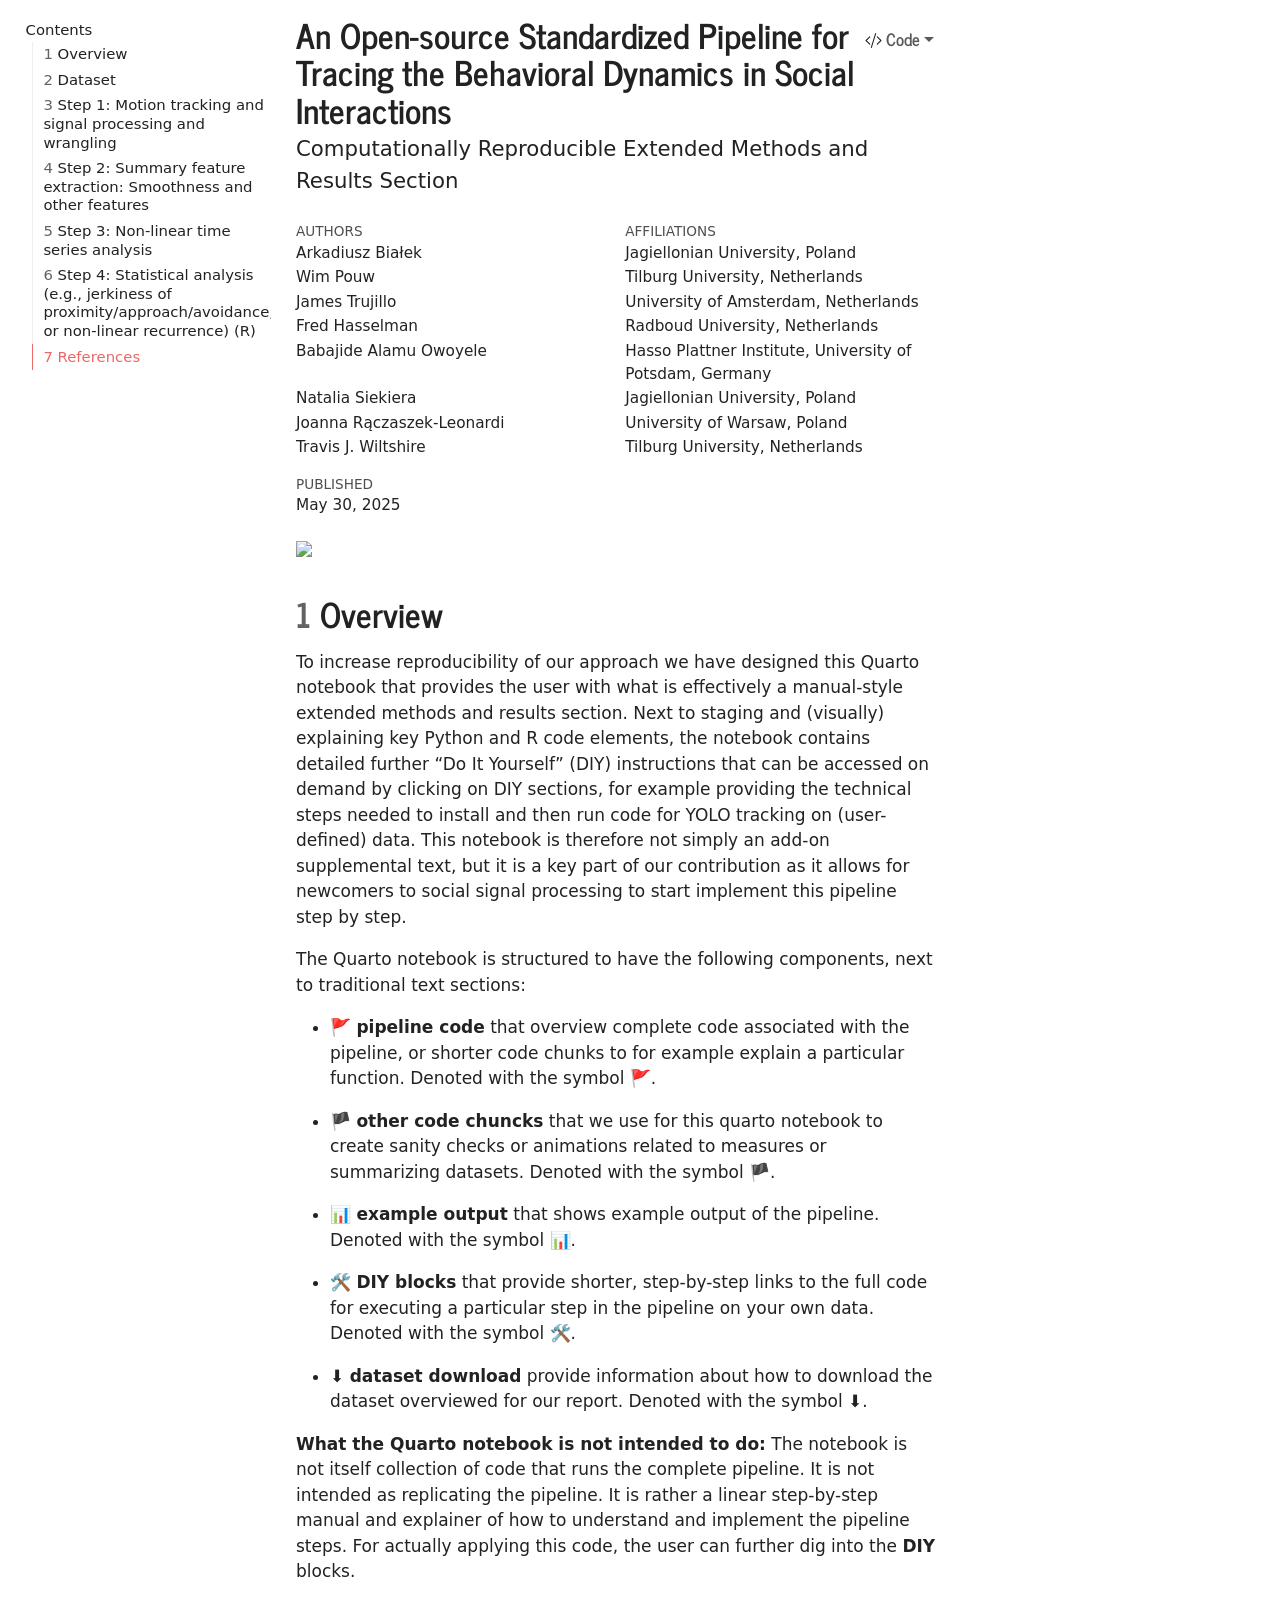
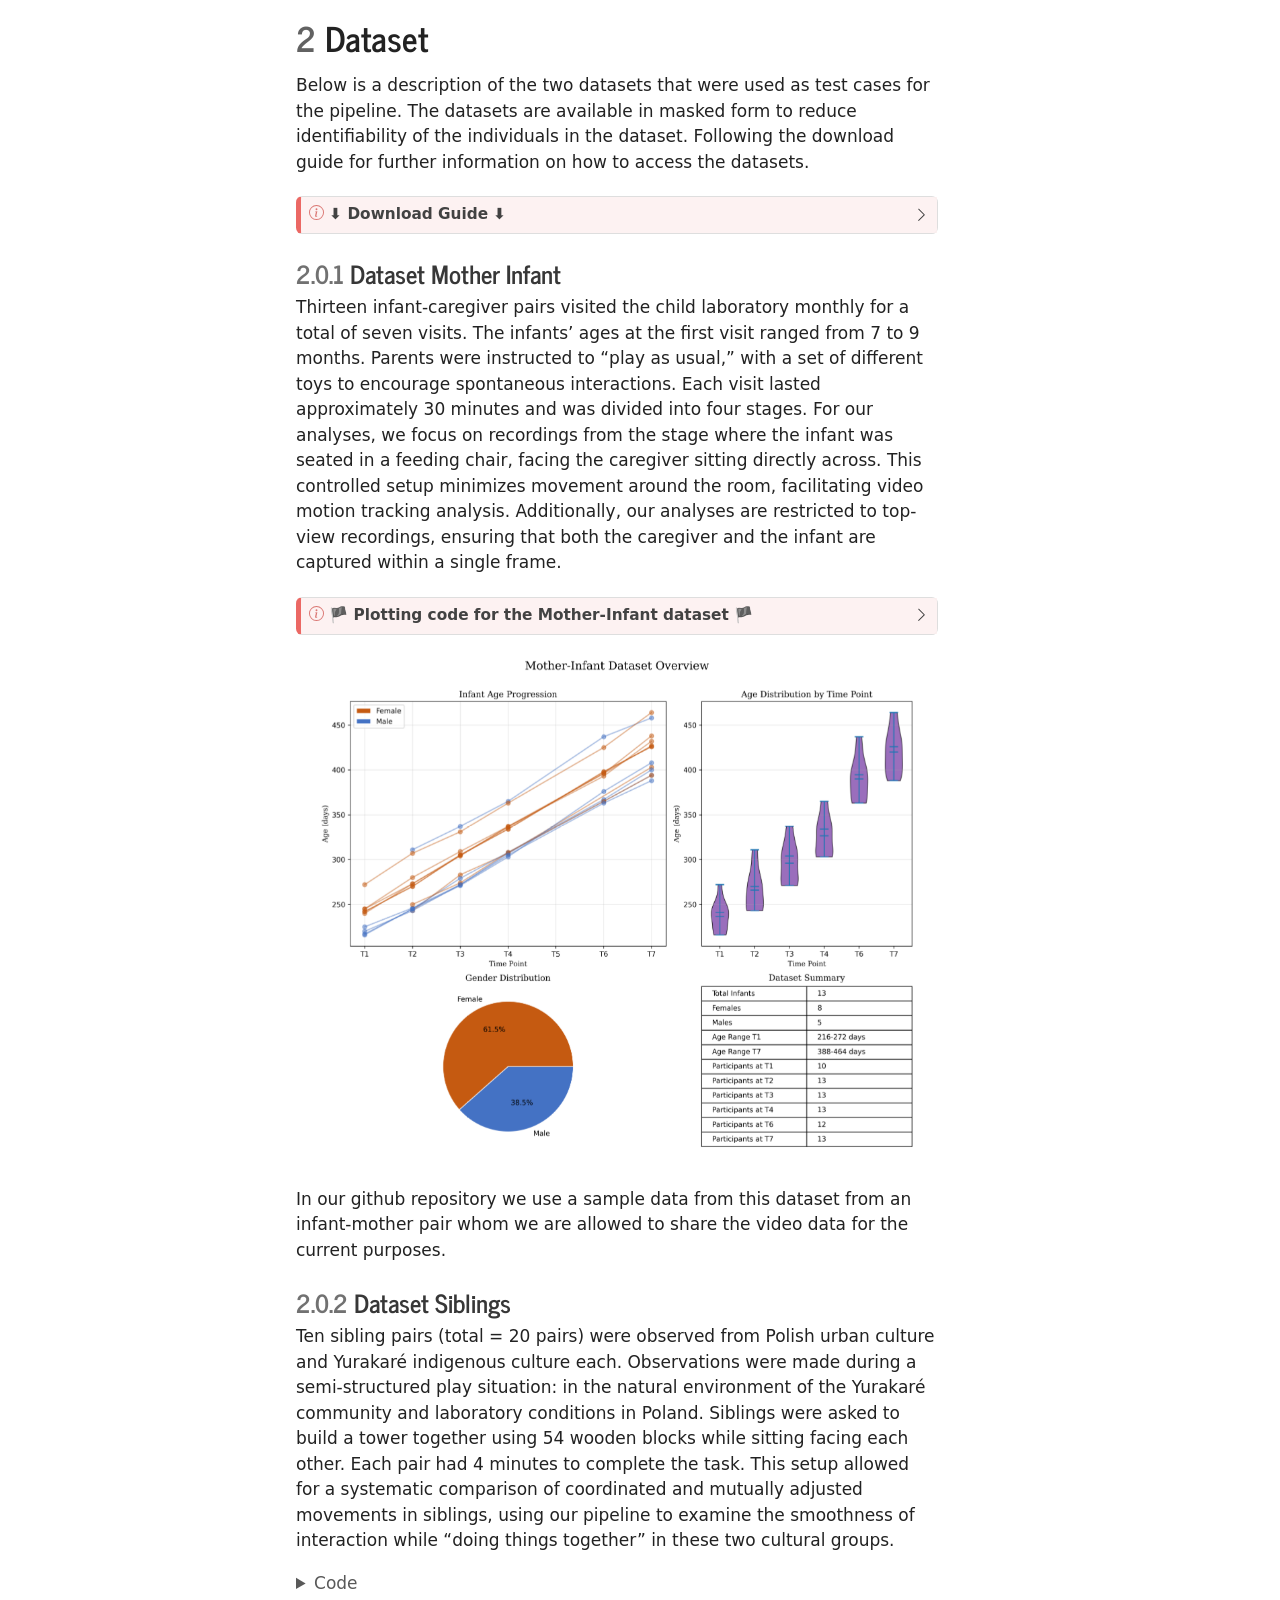
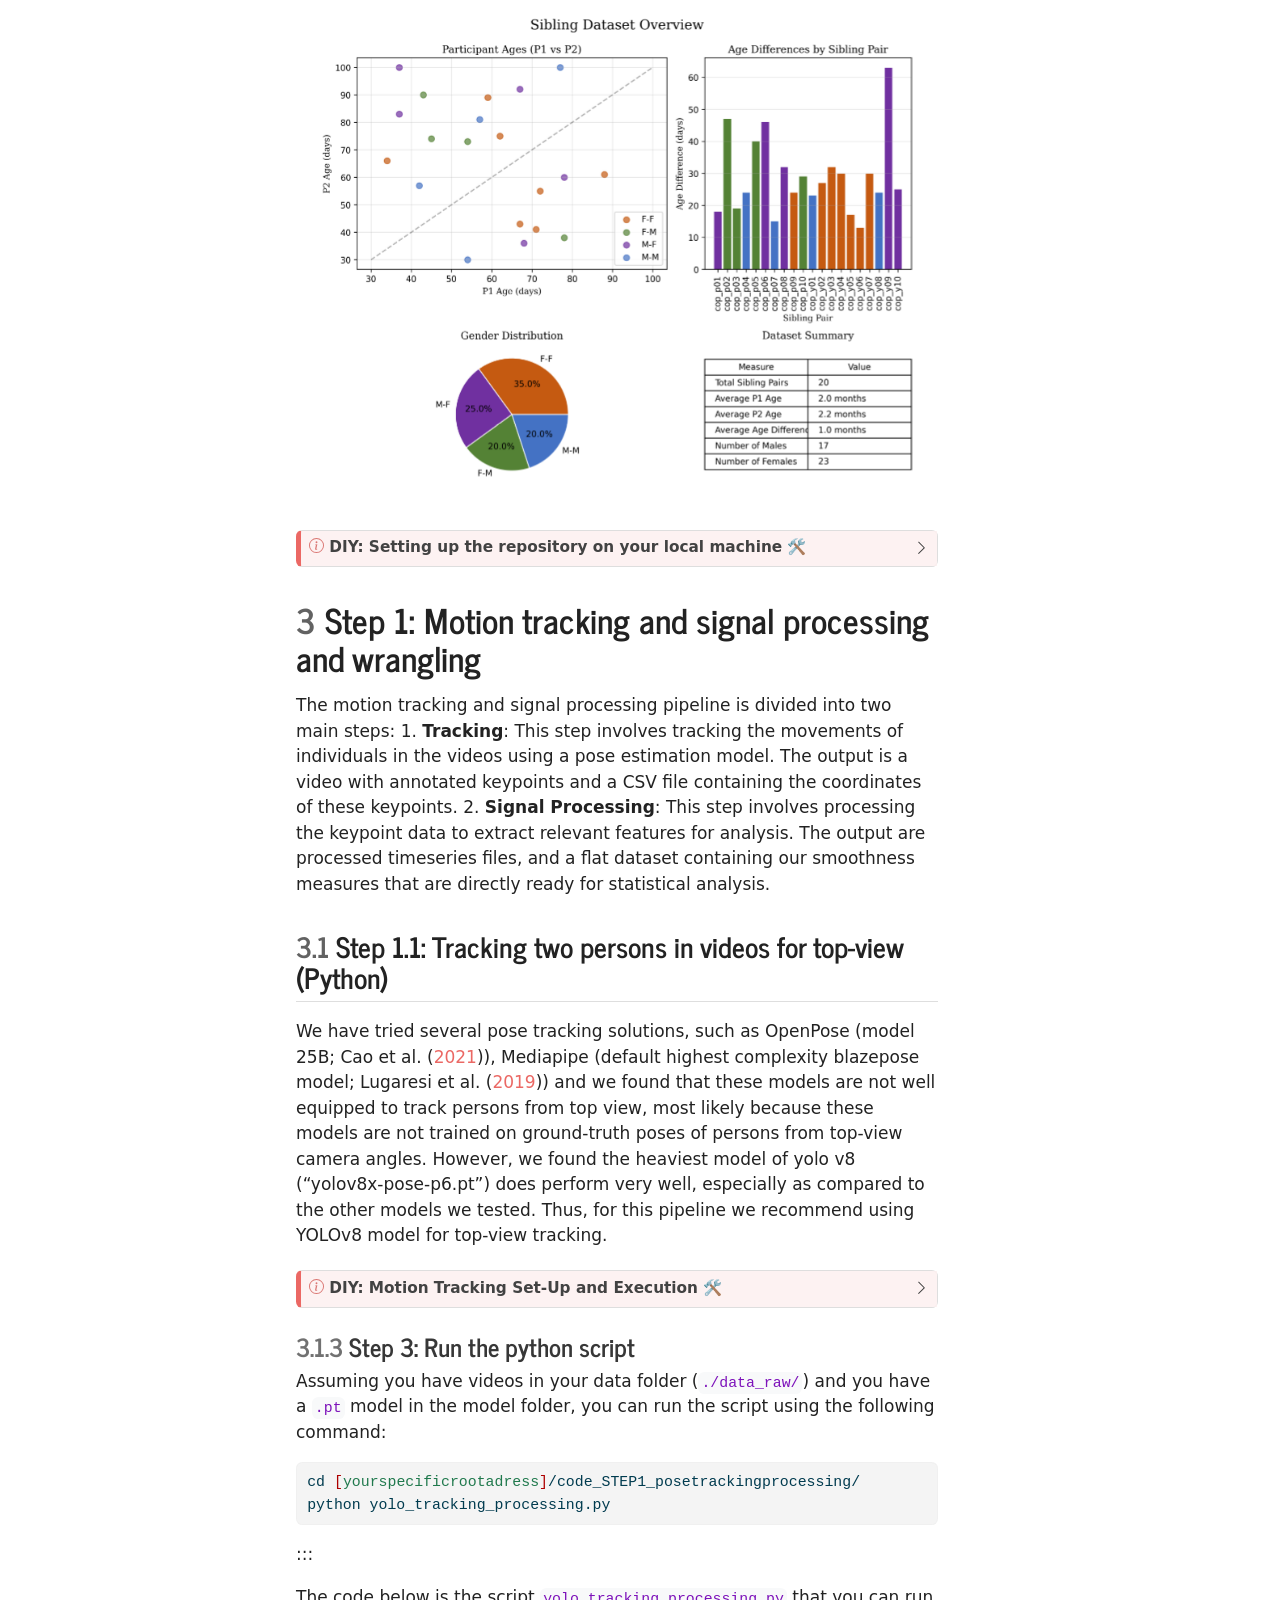
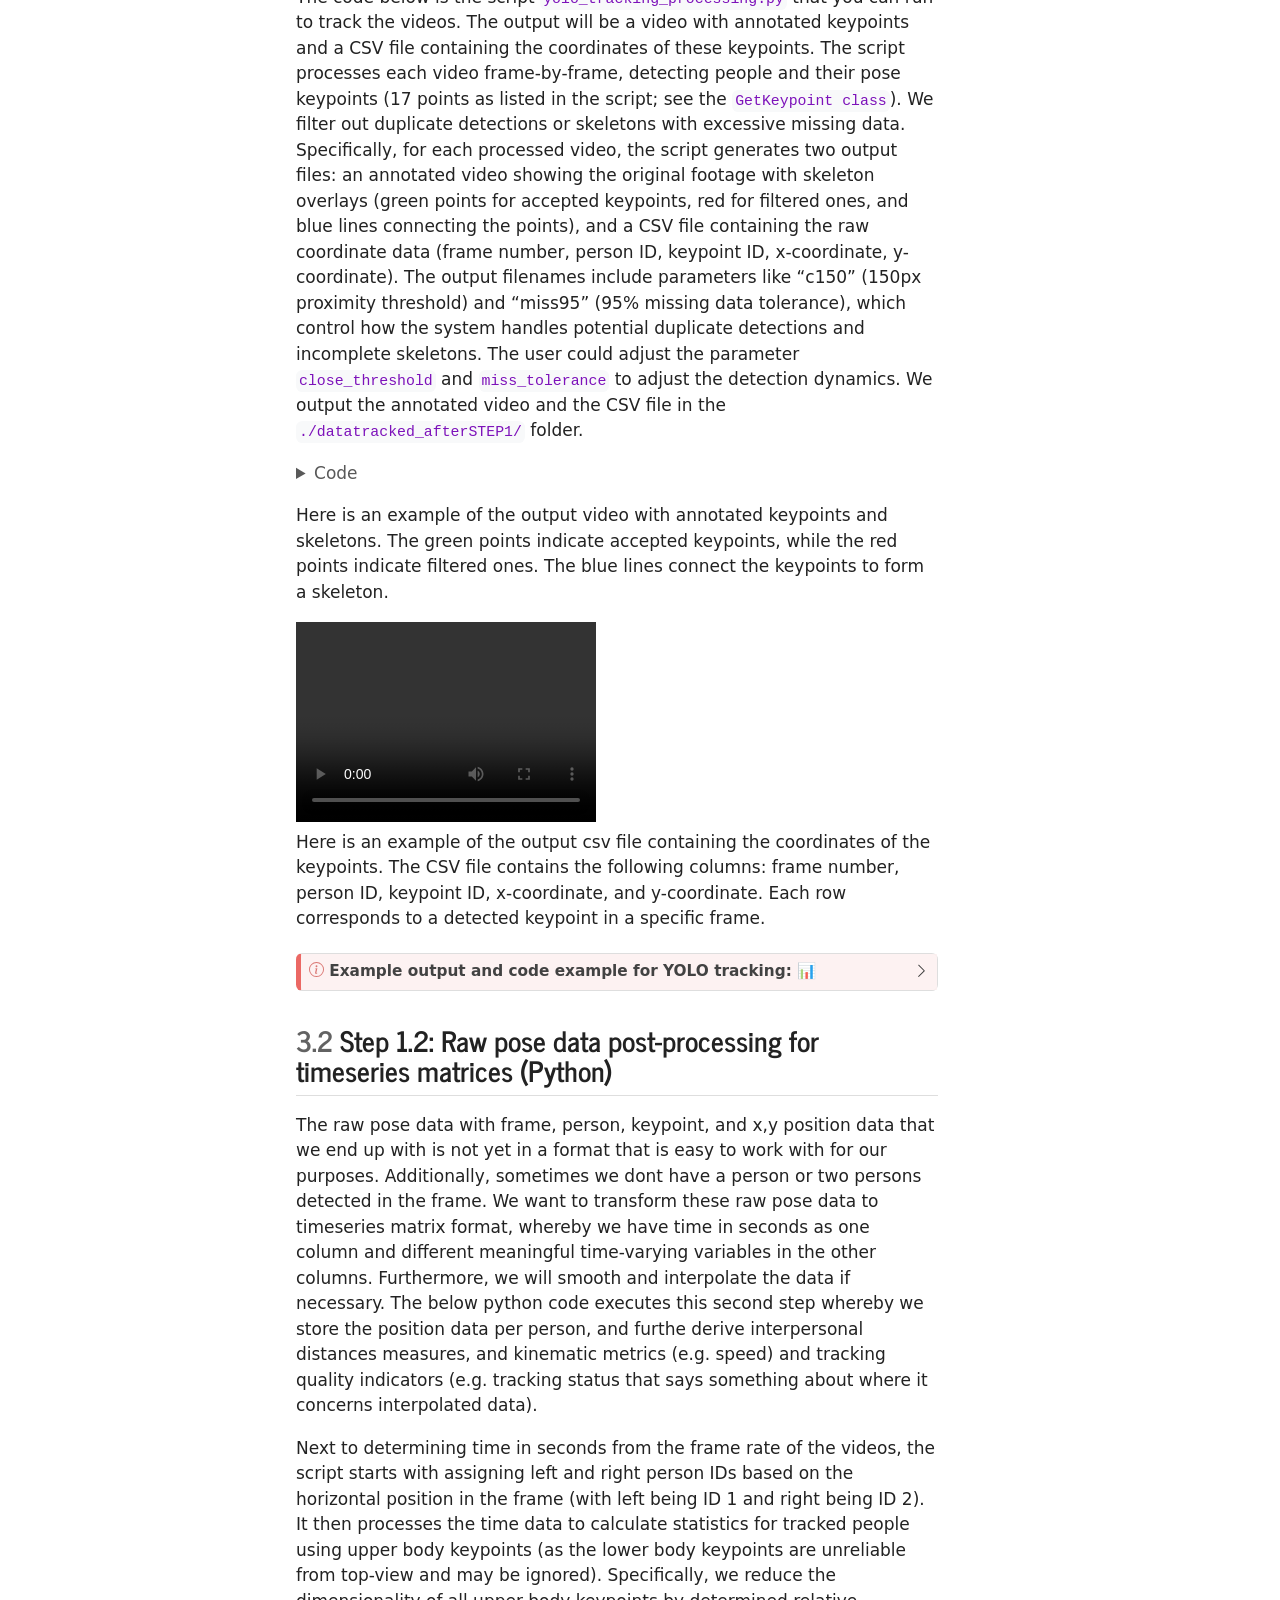
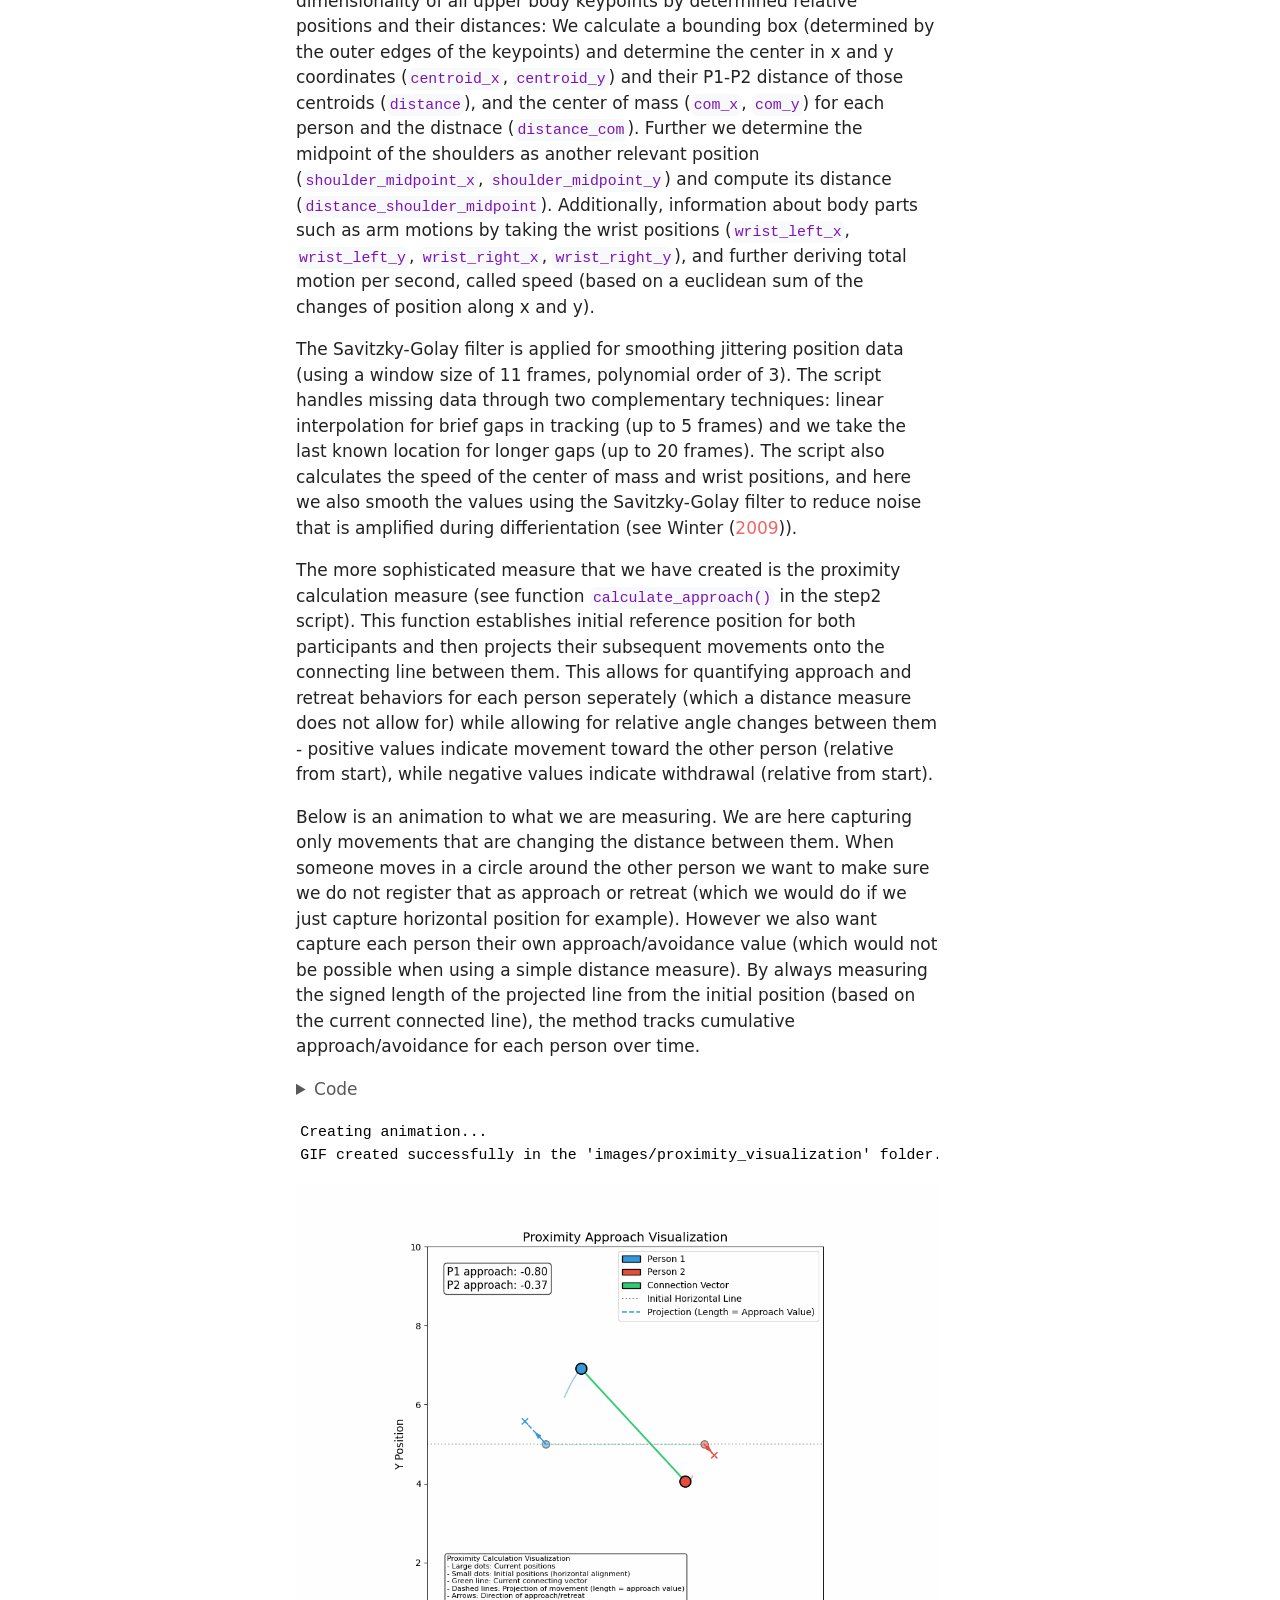
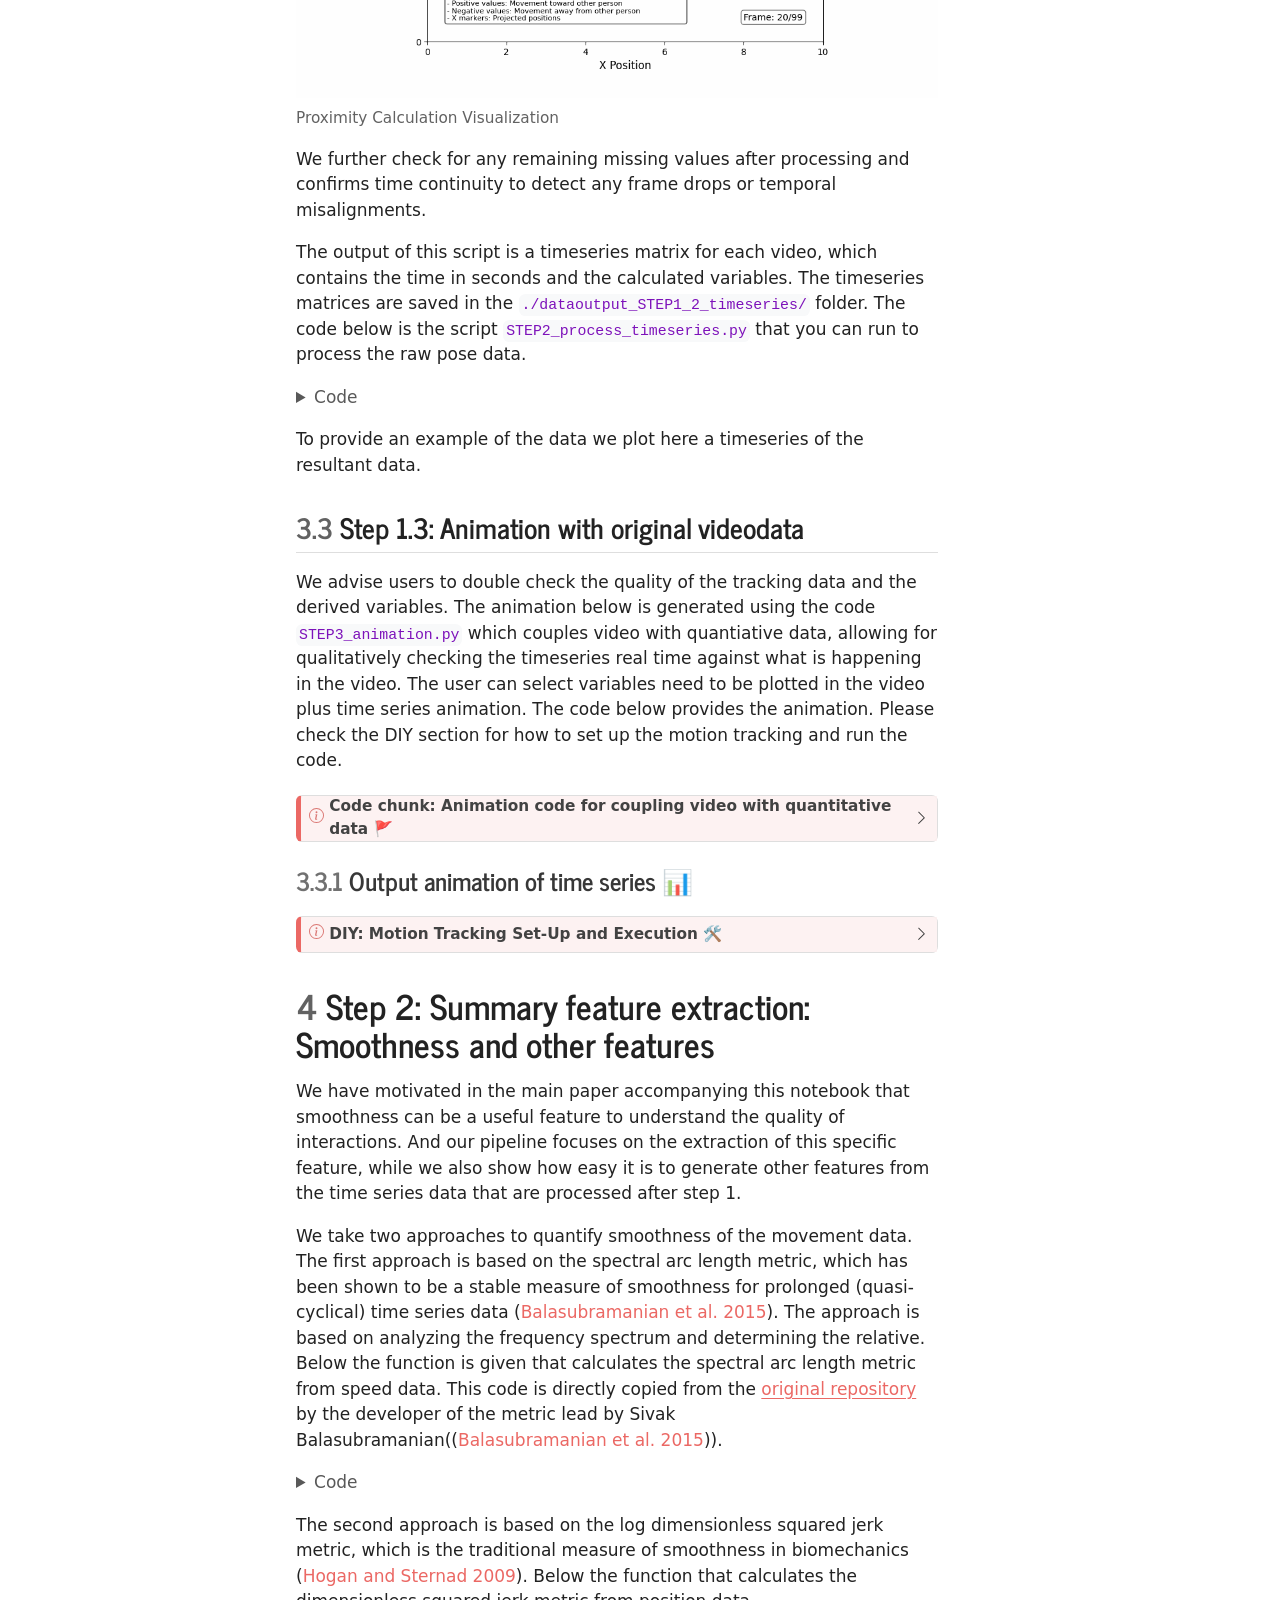
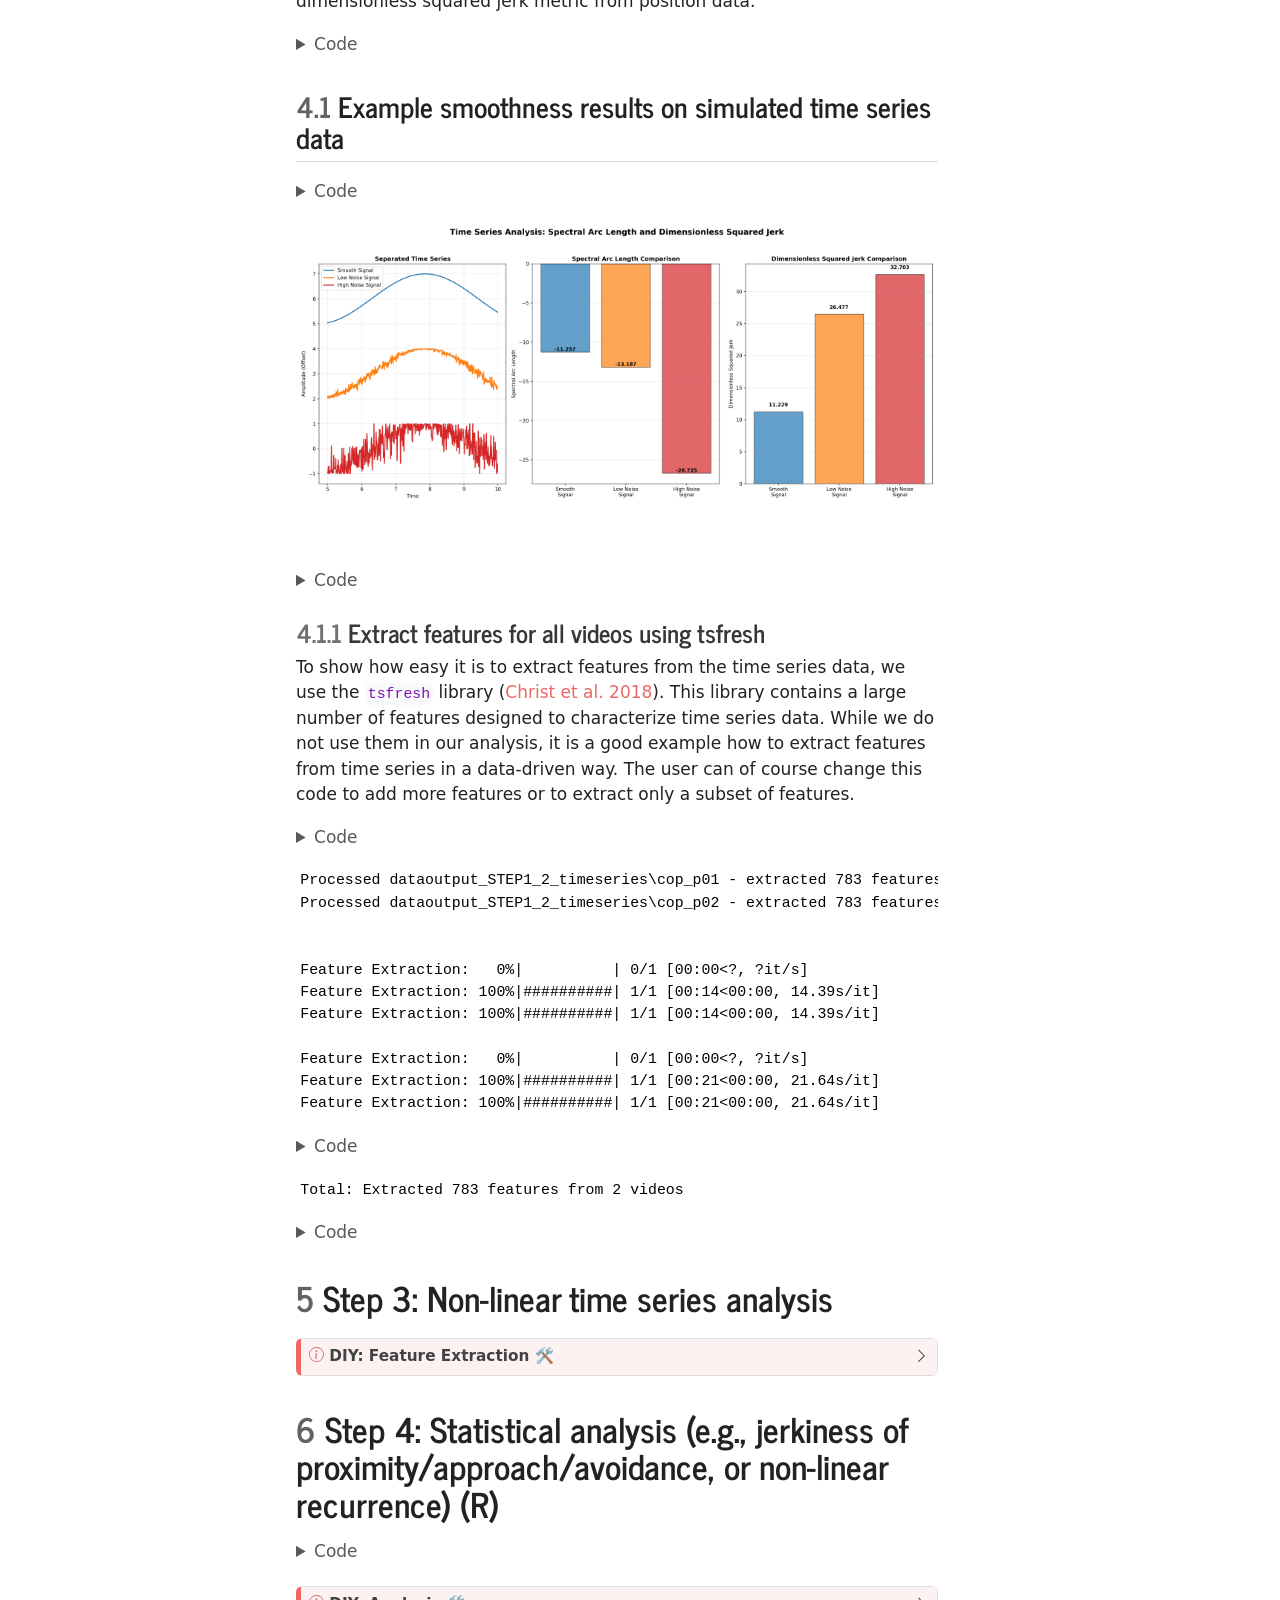
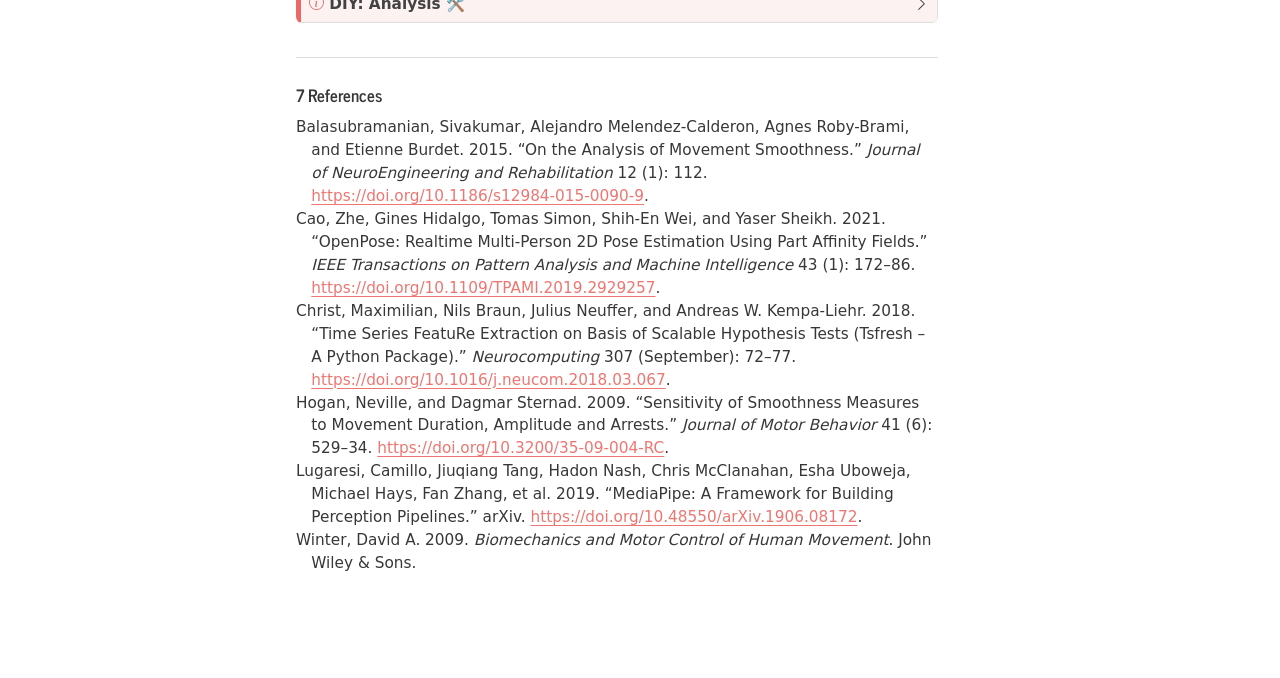
==== docs/index.html @ 7db53338 "update" ====
<!DOCTYPE html>
<html xmlns="http://www.w3.org/1999/xhtml" lang="en" xml:lang="en"><head>

<meta charset="utf-8">
<meta name="generator" content="quarto-1.7.29">

<meta name="viewport" content="width=device-width, initial-scale=1.0, user-scalable=yes">

<meta name="author" content="Arkadiusz Białek">
<meta name="author" content="Wim Pouw">
<meta name="author" content="James Trujillo">
<meta name="author" content="Fred Hasselman">
<meta name="author" content="Babajide Alamu Owoyele">
<meta name="author" content="Natalia Siekiera">
<meta name="author" content="Joanna Rączaszek-Leonardi">
<meta name="author" content="Travis J. Wiltshire">
<meta name="dcterms.date" content="2025-05-30">

<title>An Open-source Standardized Pipeline for Tracing the Behavioral Dynamics in Social Interactions</title>
<style>
code{white-space: pre-wrap;}
span.smallcaps{font-variant: small-caps;}
div.columns{display: flex; gap: min(4vw, 1.5em);}
div.column{flex: auto; overflow-x: auto;}
div.hanging-indent{margin-left: 1.5em; text-indent: -1.5em;}
ul.task-list{list-style: none;}
ul.task-list li input[type="checkbox"] {
  width: 0.8em;
  margin: 0 0.8em 0.2em -1em; /* quarto-specific, see https://github.com/quarto-dev/quarto-cli/issues/4556 */ 
  vertical-align: middle;
}
/* CSS for syntax highlighting */
html { -webkit-text-size-adjust: 100%; }
pre > code.sourceCode { white-space: pre; position: relative; }
pre > code.sourceCode > span { display: inline-block; line-height: 1.25; }
pre > code.sourceCode > span:empty { height: 1.2em; }
.sourceCode { overflow: visible; }
code.sourceCode > span { color: inherit; text-decoration: inherit; }
div.sourceCode { margin: 1em 0; }
pre.sourceCode { margin: 0; }
@media screen {
div.sourceCode { overflow: auto; }
}
@media print {
pre > code.sourceCode { white-space: pre-wrap; }
pre > code.sourceCode > span { text-indent: -5em; padding-left: 5em; }
}
pre.numberSource code
  { counter-reset: source-line 0; }
pre.numberSource code > span
  { position: relative; left: -4em; counter-increment: source-line; }
pre.numberSource code > span > a:first-child::before
  { content: counter(source-line);
    position: relative; left: -1em; text-align: right; vertical-align: baseline;
    border: none; display: inline-block;
    -webkit-touch-callout: none; -webkit-user-select: none;
    -khtml-user-select: none; -moz-user-select: none;
    -ms-user-select: none; user-select: none;
    padding: 0 4px; width: 4em;
  }
pre.numberSource { margin-left: 3em;  padding-left: 4px; }
div.sourceCode
  {   }
@media screen {
pre > code.sourceCode > span > a:first-child::before { text-decoration: underline; }
}
/* CSS for citations */
div.csl-bib-body { }
div.csl-entry {
  clear: both;
  margin-bottom: 0em;
}
.hanging-indent div.csl-entry {
  margin-left:2em;
  text-indent:-2em;
}
div.csl-left-margin {
  min-width:2em;
  float:left;
}
div.csl-right-inline {
  margin-left:2em;
  padding-left:1em;
}
div.csl-indent {
  margin-left: 2em;
}</style>


<script src="index_files/libs/clipboard/clipboard.min.js"></script>
<script src="index_files/libs/quarto-html/quarto.js" type="module"></script>
<script src="index_files/libs/quarto-html/tabsets/tabsets.js" type="module"></script>
<script src="index_files/libs/quarto-html/popper.min.js"></script>
<script src="index_files/libs/quarto-html/tippy.umd.min.js"></script>
<script src="index_files/libs/quarto-html/anchor.min.js"></script>
<link href="index_files/libs/quarto-html/tippy.css" rel="stylesheet">
<link href="index_files/libs/quarto-html/quarto-syntax-highlighting-0815c480559380816a4d1ea211a47e91.css" rel="stylesheet" id="quarto-text-highlighting-styles">
<script src="index_files/libs/bootstrap/bootstrap.min.js"></script>
<link href="index_files/libs/bootstrap/bootstrap-icons.css" rel="stylesheet">
<link href="index_files/libs/bootstrap/bootstrap-84b3b4cc5777f6fdbd4d01919023a4cd.min.css" rel="stylesheet" append-hash="true" id="quarto-bootstrap" data-mode="light">


<link rel="stylesheet" href="quarto_dependencies/styles/styles.css">
</head>

<body class="quarto-light">

<div id="quarto-content" class="page-columns page-rows-contents page-layout-article toc-left">
<div id="quarto-sidebar-toc-left" class="sidebar toc-left">
  <nav id="TOC" role="doc-toc" class="toc-active">
    <h2 id="toc-title">Contents</h2>
   
  <ul>
  <li><a href="#overview" id="toc-overview" class="nav-link active" data-scroll-target="#overview"><span class="header-section-number">1</span> Overview</a></li>
  <li><a href="#dataset" id="toc-dataset" class="nav-link" data-scroll-target="#dataset"><span class="header-section-number">2</span> Dataset</a>
  <ul class="collapse">
  <li><a href="#dataset-mother-infant" id="toc-dataset-mother-infant" class="nav-link" data-scroll-target="#dataset-mother-infant"><span class="header-section-number">2.0.1</span> Dataset Mother Infant</a></li>
  <li><a href="#dataset-siblings" id="toc-dataset-siblings" class="nav-link" data-scroll-target="#dataset-siblings"><span class="header-section-number">2.0.2</span> Dataset Siblings</a></li>
  </ul></li>
  <li><a href="#step-1-motion-tracking-and-signal-processing-and-wrangling" id="toc-step-1-motion-tracking-and-signal-processing-and-wrangling" class="nav-link" data-scroll-target="#step-1-motion-tracking-and-signal-processing-and-wrangling"><span class="header-section-number">3</span> Step 1: Motion tracking and signal processing and wrangling</a>
  <ul class="collapse">
  <li><a href="#step-1.1-tracking-two-persons-in-videos-for-top-view-python" id="toc-step-1.1-tracking-two-persons-in-videos-for-top-view-python" class="nav-link" data-scroll-target="#step-1.1-tracking-two-persons-in-videos-for-top-view-python"><span class="header-section-number">3.1</span> Step 1.1: Tracking two persons in videos for top-view (Python)</a>
  <ul class="collapse">
  <li><a href="#step-3-run-the-python-script" id="toc-step-3-run-the-python-script" class="nav-link" data-scroll-target="#step-3-run-the-python-script"><span class="header-section-number">3.1.3</span> Step 3: Run the python script</a></li>
  </ul></li>
  <li><a href="#step-1.2-raw-pose-data-post-processing-for-timeseries-matrices-python" id="toc-step-1.2-raw-pose-data-post-processing-for-timeseries-matrices-python" class="nav-link" data-scroll-target="#step-1.2-raw-pose-data-post-processing-for-timeseries-matrices-python"><span class="header-section-number">3.2</span> Step 1.2: Raw pose data post-processing for timeseries matrices (Python)</a></li>
  <li><a href="#step-1.3-animation-with-original-videodata" id="toc-step-1.3-animation-with-original-videodata" class="nav-link" data-scroll-target="#step-1.3-animation-with-original-videodata"><span class="header-section-number">3.3</span> Step 1.3: Animation with original videodata</a>
  <ul class="collapse">
  <li><a href="#output-animation-of-time-series" id="toc-output-animation-of-time-series" class="nav-link" data-scroll-target="#output-animation-of-time-series"><span class="header-section-number">3.3.1</span> Output animation of time series 📊</a></li>
  </ul></li>
  </ul></li>
  <li><a href="#step-2-summary-feature-extraction-smoothness-and-other-features" id="toc-step-2-summary-feature-extraction-smoothness-and-other-features" class="nav-link" data-scroll-target="#step-2-summary-feature-extraction-smoothness-and-other-features"><span class="header-section-number">4</span> Step 2: Summary feature extraction: Smoothness and other features</a>
  <ul class="collapse">
  <li><a href="#example-smoothness-results-on-simulated-time-series-data" id="toc-example-smoothness-results-on-simulated-time-series-data" class="nav-link" data-scroll-target="#example-smoothness-results-on-simulated-time-series-data"><span class="header-section-number">4.1</span> Example smoothness results on simulated time series data</a>
  <ul class="collapse">
  <li><a href="#extract-features-for-all-videos-using-tsfresh" id="toc-extract-features-for-all-videos-using-tsfresh" class="nav-link" data-scroll-target="#extract-features-for-all-videos-using-tsfresh"><span class="header-section-number">4.1.1</span> Extract features for all videos using tsfresh</a></li>
  </ul></li>
  </ul></li>
  <li><a href="#step-3-non-linear-time-series-analysis" id="toc-step-3-non-linear-time-series-analysis" class="nav-link" data-scroll-target="#step-3-non-linear-time-series-analysis"><span class="header-section-number">5</span> Step 3: Non-linear time series analysis</a></li>
  <li><a href="#step-4-statistical-analysis-e.g.-jerkiness-of-proximityapproachavoidance-or-non-linear-recurrence-r" id="toc-step-4-statistical-analysis-e.g.-jerkiness-of-proximityapproachavoidance-or-non-linear-recurrence-r" class="nav-link" data-scroll-target="#step-4-statistical-analysis-e.g.-jerkiness-of-proximityapproachavoidance-or-non-linear-recurrence-r"><span class="header-section-number">6</span> Step 4: Statistical analysis (e.g., jerkiness of proximity/approach/avoidance, or non-linear recurrence) (R)</a></li>
  <li><a href="#references" id="toc-references" class="nav-link" data-scroll-target="#references"><span class="header-section-number">7</span> References</a></li>
  </ul>
</nav>
</div>
<div id="quarto-margin-sidebar" class="sidebar margin-sidebar zindex-bottom">
</div>
<main class="content" id="quarto-document-content">

<header id="title-block-header" class="quarto-title-block default">
<div class="quarto-title">
<div class="quarto-title-block"><div><h1 class="title">An Open-source Standardized Pipeline for Tracing the Behavioral Dynamics in Social Interactions</h1><button type="button" class="btn code-tools-button dropdown-toggle" id="quarto-code-tools-menu" data-bs-toggle="dropdown" aria-expanded="false"><i class="bi"></i> Code</button><ul class="dropdown-menu dropdown-menu-end" aria-labelelledby="quarto-code-tools-menu"><li><a id="quarto-show-all-code" class="dropdown-item" href="javascript:void(0)" role="button">Show All Code</a></li><li><a id="quarto-hide-all-code" class="dropdown-item" href="javascript:void(0)" role="button">Hide All Code</a></li><li><hr class="dropdown-divider"></li><li><a id="quarto-view-source" class="dropdown-item" href="javascript:void(0)" role="button">View Source</a></li></ul></div></div>
<p class="subtitle lead">Computationally Reproducible Extended Methods and Results Section</p>
</div>


<div class="quarto-title-meta-author">
  <div class="quarto-title-meta-heading">Authors</div>
  <div class="quarto-title-meta-heading">Affiliations</div>
  
    <div class="quarto-title-meta-contents">
    <p class="author">Arkadiusz Białek </p>
  </div>
  <div class="quarto-title-meta-contents">
        <p class="affiliation">
            Jagiellonian University, Poland
          </p>
      </div>
    <div class="quarto-title-meta-contents">
    <p class="author">Wim Pouw </p>
  </div>
  <div class="quarto-title-meta-contents">
        <p class="affiliation">
            Tilburg University, Netherlands
          </p>
      </div>
    <div class="quarto-title-meta-contents">
    <p class="author">James Trujillo </p>
  </div>
  <div class="quarto-title-meta-contents">
        <p class="affiliation">
            University of Amsterdam, Netherlands
          </p>
      </div>
    <div class="quarto-title-meta-contents">
    <p class="author">Fred Hasselman </p>
  </div>
  <div class="quarto-title-meta-contents">
        <p class="affiliation">
            Radboud University, Netherlands
          </p>
      </div>
    <div class="quarto-title-meta-contents">
    <p class="author">Babajide Alamu Owoyele </p>
  </div>
  <div class="quarto-title-meta-contents">
        <p class="affiliation">
            Hasso Plattner Institute, University of Potsdam, Germany
          </p>
      </div>
    <div class="quarto-title-meta-contents">
    <p class="author">Natalia Siekiera </p>
  </div>
  <div class="quarto-title-meta-contents">
        <p class="affiliation">
            Jagiellonian University, Poland
          </p>
      </div>
    <div class="quarto-title-meta-contents">
    <p class="author">Joanna Rączaszek-Leonardi </p>
  </div>
  <div class="quarto-title-meta-contents">
        <p class="affiliation">
            University of Warsaw, Poland
          </p>
      </div>
    <div class="quarto-title-meta-contents">
    <p class="author">Travis J. Wiltshire </p>
  </div>
  <div class="quarto-title-meta-contents">
        <p class="affiliation">
            Tilburg University, Netherlands
          </p>
      </div>
  </div>

<div class="quarto-title-meta">

      
    <div>
    <div class="quarto-title-meta-heading">Published</div>
    <div class="quarto-title-meta-contents">
      <p class="date">May 30, 2025</p>
    </div>
  </div>
  
    
  </div>
  


</header>


<p><img src="images/ts.gif" class="img-fluid"></p>
<section id="overview" class="level1" data-number="1">
<h1 data-number="1"><span class="header-section-number">1</span> Overview</h1>
<p>To increase reproducibility of our approach we have designed this Quarto notebook that provides the user with what is effectively a manual-style extended methods and results section. Next to staging and (visually) explaining key Python and R code elements, the notebook contains detailed further “Do It Yourself” (DIY) instructions that can be accessed on demand by clicking on DIY sections, for example providing the technical steps needed to install and then run code for YOLO tracking on (user-defined) data. This notebook is therefore not simply an add-on supplemental text, but it is a key part of our contribution as it allows for newcomers to social signal processing to start implement this pipeline step by step.</p>
<p>The Quarto notebook is structured to have the following components, next to traditional text sections:</p>
<ul>
<li><p>🚩 <strong>pipeline code</strong> that overview complete code associated with the pipeline, or shorter code chunks to for example explain a particular function. Denoted with the symbol 🚩.</p></li>
<li><p>🏴 <strong>other code chuncks</strong> that we use for this quarto notebook to create sanity checks or animations related to measures or summarizing datasets. Denoted with the symbol 🏴.</p></li>
<li><p>📊 <strong>example output</strong> that shows example output of the pipeline. Denoted with the symbol 📊.</p></li>
<li><p>🛠️ <strong>DIY blocks</strong> that provide shorter, step-by-step links to the full code for executing a particular step in the pipeline on your own data. Denoted with the symbol 🛠️.</p></li>
<li><p>⬇️ <strong>dataset download</strong> provide information about how to download the dataset overviewed for our report. Denoted with the symbol ⬇️.</p></li>
</ul>
<p><strong>What the Quarto notebook is not intended to do:</strong> The notebook is not itself collection of code that runs the complete pipeline. It is not intended as replicating the pipeline. It is rather a linear step-by-step manual and explainer of how to understand and implement the pipeline steps. For actually applying this code, the user can further dig into the <strong>DIY</strong> blocks.</p>
</section>
<section id="dataset" class="level1" data-number="2">
<h1 data-number="2"><span class="header-section-number">2</span> Dataset</h1>
<p>Below is a description of the two datasets that were used as test cases for the pipeline. The datasets are available in masked form to reduce identifiability of the individuals in the dataset. Following the download guide for further information on how to access the datasets.</p>
<div class="callout callout-style-default callout-note callout-titled">
<div class="callout-header d-flex align-content-center" data-bs-toggle="collapse" data-bs-target=".callout-1-contents" aria-controls="callout-1" aria-expanded="false" aria-label="Toggle callout">
<div class="callout-icon-container">
<i class="callout-icon"></i>
</div>
<div class="callout-title-container flex-fill">
⬇️ Download Guide ⬇️
</div>
<div class="callout-btn-toggle d-inline-block border-0 py-1 ps-1 pe-0 float-end"><i class="callout-toggle"></i></div>
</div>
<div id="callout-1" class="callout-1-contents callout-collapse collapse">
<div class="callout-body-container callout-body">
<p>The masked data can be downloaded from the repository of Jagellonian University <a href="">here</a>. The unmasked data can be requested from the authors.</p>
<p>Please note that the masked data is not the input of the pipeline. YOLO tracking would not work well on masked data as detailed information about the body is lost, and only represented as the motion tracking data that comes with it (and is present in the repository). Rather the masked data can be used to check for qualitative changes in the behavior of the inviduals, and can be used to create animations such as in step 1.3.</p>
</div>
</div>
</div>
<section id="dataset-mother-infant" class="level3" data-number="2.0.1">
<h3 data-number="2.0.1" class="anchored" data-anchor-id="dataset-mother-infant"><span class="header-section-number">2.0.1</span> Dataset Mother Infant</h3>
<p>Thirteen infant-caregiver pairs visited the child laboratory monthly for a total of seven visits. The infants’ ages at the first visit ranged from 7 to 9 months. Parents were instructed to “play as usual,” with a set of different toys to encourage spontaneous interactions. Each visit lasted approximately 30 minutes and was divided into four stages. For our analyses, we focus on recordings from the stage where the infant was seated in a feeding chair, facing the caregiver sitting directly across. This controlled setup minimizes movement around the room, facilitating video motion tracking analysis. Additionally, our analyses are restricted to top-view recordings, ensuring that both the caregiver and the infant are captured within a single frame.</p>
<div class="callout callout-style-default callout-note callout-titled">
<div class="callout-header d-flex align-content-center" data-bs-toggle="collapse" data-bs-target=".callout-2-contents" aria-controls="callout-2" aria-expanded="false" aria-label="Toggle callout">
<div class="callout-icon-container">
<i class="callout-icon"></i>
</div>
<div class="callout-title-container flex-fill">
🏴 Plotting code for the Mother-Infant dataset 🏴
</div>
<div class="callout-btn-toggle d-inline-block border-0 py-1 ps-1 pe-0 float-end"><i class="callout-toggle"></i></div>
</div>
<div id="callout-2" class="callout-2-contents callout-collapse collapse">
<div class="callout-body-container callout-body">
<div class="cell">
<details class="code-fold">
<summary>Code</summary>
<div class="sourceCode cell-code" id="cb1"><pre class="sourceCode python code-with-copy"><code class="sourceCode python"><span id="cb1-1"><a href="#cb1-1" aria-hidden="true" tabindex="-1"></a><span class="im">import</span> matplotlib</span>
<span id="cb1-2"><a href="#cb1-2" aria-hidden="true" tabindex="-1"></a>matplotlib.use(<span class="st">'agg'</span>)</span>
<span id="cb1-3"><a href="#cb1-3" aria-hidden="true" tabindex="-1"></a><span class="im">import</span> matplotlib.pyplot <span class="im">as</span> plt</span>
<span id="cb1-4"><a href="#cb1-4" aria-hidden="true" tabindex="-1"></a>plt.ioff()</span>
<span id="cb1-5"><a href="#cb1-5" aria-hidden="true" tabindex="-1"></a>plt.clf() <span class="co"># Clear any existing figures</span></span>
<span id="cb1-6"><a href="#cb1-6" aria-hidden="true" tabindex="-1"></a></span>
<span id="cb1-7"><a href="#cb1-7" aria-hidden="true" tabindex="-1"></a><span class="im">import</span> pandas <span class="im">as</span> pd</span>
<span id="cb1-8"><a href="#cb1-8" aria-hidden="true" tabindex="-1"></a><span class="im">import</span> numpy <span class="im">as</span> np</span>
<span id="cb1-9"><a href="#cb1-9" aria-hidden="true" tabindex="-1"></a><span class="im">import</span> os</span>
<span id="cb1-10"><a href="#cb1-10" aria-hidden="true" tabindex="-1"></a></span>
<span id="cb1-11"><a href="#cb1-11" aria-hidden="true" tabindex="-1"></a><span class="co"># Load the data</span></span>
<span id="cb1-12"><a href="#cb1-12" aria-hidden="true" tabindex="-1"></a>df <span class="op">=</span> pd.read_csv(<span class="st">'./meta/project_point_metadata_ages.csv'</span>)</span>
<span id="cb1-13"><a href="#cb1-13" aria-hidden="true" tabindex="-1"></a></span>
<span id="cb1-14"><a href="#cb1-14" aria-hidden="true" tabindex="-1"></a><span class="co"># Convert gender to categorical label</span></span>
<span id="cb1-15"><a href="#cb1-15" aria-hidden="true" tabindex="-1"></a>df[<span class="st">'gender_label'</span>] <span class="op">=</span> df[<span class="st">'gender'</span>].<span class="bu">map</span>({<span class="dv">0</span>: <span class="st">'Female'</span>, <span class="dv">1</span>: <span class="st">'Male'</span>})</span>
<span id="cb1-16"><a href="#cb1-16" aria-hidden="true" tabindex="-1"></a></span>
<span id="cb1-17"><a href="#cb1-17" aria-hidden="true" tabindex="-1"></a><span class="co"># Create a 2x2 subplot layout</span></span>
<span id="cb1-18"><a href="#cb1-18" aria-hidden="true" tabindex="-1"></a>fig, axs <span class="op">=</span> plt.subplots(<span class="dv">2</span>, <span class="dv">2</span>, figsize<span class="op">=</span>(<span class="dv">12</span>, <span class="dv">10</span>), gridspec_kw<span class="op">=</span>{<span class="st">'width_ratios'</span>: [<span class="fl">1.5</span>, <span class="dv">1</span>], <span class="st">'height_ratios'</span>: [<span class="fl">1.5</span>, <span class="dv">1</span>]})</span>
<span id="cb1-19"><a href="#cb1-19" aria-hidden="true" tabindex="-1"></a>fig.suptitle(<span class="st">'Mother-Infant Dataset Overview'</span>, fontsize<span class="op">=</span><span class="dv">16</span>, fontfamily<span class="op">=</span><span class="st">'serif'</span>)</span>
<span id="cb1-20"><a href="#cb1-20" aria-hidden="true" tabindex="-1"></a></span>
<span id="cb1-21"><a href="#cb1-21" aria-hidden="true" tabindex="-1"></a><span class="co"># Define colors for gender</span></span>
<span id="cb1-22"><a href="#cb1-22" aria-hidden="true" tabindex="-1"></a>colors <span class="op">=</span> {</span>
<span id="cb1-23"><a href="#cb1-23" aria-hidden="true" tabindex="-1"></a>    <span class="st">'Female'</span>: <span class="st">'#C55A11'</span>,   <span class="co"># Orange for females</span></span>
<span id="cb1-24"><a href="#cb1-24" aria-hidden="true" tabindex="-1"></a>    <span class="st">'Male'</span>: <span class="st">'#4472C4'</span>       <span class="co"># Blue for males</span></span>
<span id="cb1-25"><a href="#cb1-25" aria-hidden="true" tabindex="-1"></a>}</span>
<span id="cb1-26"><a href="#cb1-26" aria-hidden="true" tabindex="-1"></a></span>
<span id="cb1-27"><a href="#cb1-27" aria-hidden="true" tabindex="-1"></a><span class="co"># 1. Line plot - Age progression across time points</span></span>
<span id="cb1-28"><a href="#cb1-28" aria-hidden="true" tabindex="-1"></a><span class="cf">for</span> idx, row <span class="kw">in</span> df.iterrows():</span>
<span id="cb1-29"><a href="#cb1-29" aria-hidden="true" tabindex="-1"></a>    gender <span class="op">=</span> row[<span class="st">'gender_label'</span>]</span>
<span id="cb1-30"><a href="#cb1-30" aria-hidden="true" tabindex="-1"></a>    <span class="co"># Create arrays for days and time points, handling NaN values</span></span>
<span id="cb1-31"><a href="#cb1-31" aria-hidden="true" tabindex="-1"></a>    days <span class="op">=</span> []</span>
<span id="cb1-32"><a href="#cb1-32" aria-hidden="true" tabindex="-1"></a>    timepoints <span class="op">=</span> []</span>
<span id="cb1-33"><a href="#cb1-33" aria-hidden="true" tabindex="-1"></a></span>
<span id="cb1-34"><a href="#cb1-34" aria-hidden="true" tabindex="-1"></a>    <span class="cf">for</span> i <span class="kw">in</span> <span class="bu">range</span>(<span class="dv">1</span>, <span class="dv">8</span>):   <span class="co"># T1 to T7</span></span>
<span id="cb1-35"><a href="#cb1-35" aria-hidden="true" tabindex="-1"></a>        day_col <span class="op">=</span> <span class="ss">f'age_T</span><span class="sc">{</span>i<span class="sc">}</span><span class="ss">_days'</span></span>
<span id="cb1-36"><a href="#cb1-36" aria-hidden="true" tabindex="-1"></a>        <span class="cf">if</span> day_col <span class="kw">in</span> df.columns <span class="kw">and</span> pd.notna(row[day_col]) <span class="kw">and</span> row[day_col] <span class="op">&gt;</span> <span class="dv">0</span>:</span>
<span id="cb1-37"><a href="#cb1-37" aria-hidden="true" tabindex="-1"></a>            days.append(row[day_col])</span>
<span id="cb1-38"><a href="#cb1-38" aria-hidden="true" tabindex="-1"></a>            timepoints.append(i)</span>
<span id="cb1-39"><a href="#cb1-39" aria-hidden="true" tabindex="-1"></a></span>
<span id="cb1-40"><a href="#cb1-40" aria-hidden="true" tabindex="-1"></a>    <span class="co"># Plot the line for this infant</span></span>
<span id="cb1-41"><a href="#cb1-41" aria-hidden="true" tabindex="-1"></a>    axs[<span class="dv">0</span>, <span class="dv">0</span>].plot(</span>
<span id="cb1-42"><a href="#cb1-42" aria-hidden="true" tabindex="-1"></a>        timepoints,</span>
<span id="cb1-43"><a href="#cb1-43" aria-hidden="true" tabindex="-1"></a>        days,</span>
<span id="cb1-44"><a href="#cb1-44" aria-hidden="true" tabindex="-1"></a>        marker<span class="op">=</span><span class="st">'o'</span>,</span>
<span id="cb1-45"><a href="#cb1-45" aria-hidden="true" tabindex="-1"></a>        color<span class="op">=</span>colors[gender],</span>
<span id="cb1-46"><a href="#cb1-46" aria-hidden="true" tabindex="-1"></a>        alpha<span class="op">=</span><span class="fl">0.5</span>,</span>
<span id="cb1-47"><a href="#cb1-47" aria-hidden="true" tabindex="-1"></a>        linewidth<span class="op">=</span><span class="fl">1.5</span></span>
<span id="cb1-48"><a href="#cb1-48" aria-hidden="true" tabindex="-1"></a>    )</span>
<span id="cb1-49"><a href="#cb1-49" aria-hidden="true" tabindex="-1"></a></span>
<span id="cb1-50"><a href="#cb1-50" aria-hidden="true" tabindex="-1"></a><span class="co"># Customize the plot</span></span>
<span id="cb1-51"><a href="#cb1-51" aria-hidden="true" tabindex="-1"></a>axs[<span class="dv">0</span>, <span class="dv">0</span>].set_xlabel(<span class="st">'Time Point'</span>, fontfamily<span class="op">=</span><span class="st">'serif'</span>)</span>
<span id="cb1-52"><a href="#cb1-52" aria-hidden="true" tabindex="-1"></a>axs[<span class="dv">0</span>, <span class="dv">0</span>].set_ylabel(<span class="st">'Age (days)'</span>, fontfamily<span class="op">=</span><span class="st">'serif'</span>)</span>
<span id="cb1-53"><a href="#cb1-53" aria-hidden="true" tabindex="-1"></a>axs[<span class="dv">0</span>, <span class="dv">0</span>].set_title(<span class="st">'Infant Age Progression'</span>, fontfamily<span class="op">=</span><span class="st">'serif'</span>)</span>
<span id="cb1-54"><a href="#cb1-54" aria-hidden="true" tabindex="-1"></a>axs[<span class="dv">0</span>, <span class="dv">0</span>].set_xticks(<span class="bu">range</span>(<span class="dv">1</span>, <span class="dv">8</span>))</span>
<span id="cb1-55"><a href="#cb1-55" aria-hidden="true" tabindex="-1"></a>axs[<span class="dv">0</span>, <span class="dv">0</span>].set_xticklabels([<span class="ss">f'T</span><span class="sc">{</span>i<span class="sc">}</span><span class="ss">'</span> <span class="cf">for</span> i <span class="kw">in</span> <span class="bu">range</span>(<span class="dv">1</span>, <span class="dv">8</span>)])</span>
<span id="cb1-56"><a href="#cb1-56" aria-hidden="true" tabindex="-1"></a>axs[<span class="dv">0</span>, <span class="dv">0</span>].grid(<span class="va">True</span>, alpha<span class="op">=</span><span class="fl">0.3</span>)</span>
<span id="cb1-57"><a href="#cb1-57" aria-hidden="true" tabindex="-1"></a></span>
<span id="cb1-58"><a href="#cb1-58" aria-hidden="true" tabindex="-1"></a><span class="co"># Add legend patches</span></span>
<span id="cb1-59"><a href="#cb1-59" aria-hidden="true" tabindex="-1"></a><span class="im">from</span> matplotlib.patches <span class="im">import</span> Patch</span>
<span id="cb1-60"><a href="#cb1-60" aria-hidden="true" tabindex="-1"></a>legend_elements <span class="op">=</span> [</span>
<span id="cb1-61"><a href="#cb1-61" aria-hidden="true" tabindex="-1"></a>    Patch(facecolor<span class="op">=</span>colors[<span class="st">'Female'</span>], edgecolor<span class="op">=</span><span class="st">'w'</span>, label<span class="op">=</span><span class="st">'Female'</span>),</span>
<span id="cb1-62"><a href="#cb1-62" aria-hidden="true" tabindex="-1"></a>    Patch(facecolor<span class="op">=</span>colors[<span class="st">'Male'</span>], edgecolor<span class="op">=</span><span class="st">'w'</span>, label<span class="op">=</span><span class="st">'Male'</span>)</span>
<span id="cb1-63"><a href="#cb1-63" aria-hidden="true" tabindex="-1"></a>]</span>
<span id="cb1-64"><a href="#cb1-64" aria-hidden="true" tabindex="-1"></a>axs[<span class="dv">0</span>, <span class="dv">0</span>].legend(handles<span class="op">=</span>legend_elements, loc<span class="op">=</span><span class="st">'upper left'</span>)</span>
<span id="cb1-65"><a href="#cb1-65" aria-hidden="true" tabindex="-1"></a></span>
<span id="cb1-66"><a href="#cb1-66" aria-hidden="true" tabindex="-1"></a><span class="co"># 2. Box plot - Age distribution at each time point</span></span>
<span id="cb1-67"><a href="#cb1-67" aria-hidden="true" tabindex="-1"></a>time_point_data <span class="op">=</span> []</span>
<span id="cb1-68"><a href="#cb1-68" aria-hidden="true" tabindex="-1"></a>labels <span class="op">=</span> []</span>
<span id="cb1-69"><a href="#cb1-69" aria-hidden="true" tabindex="-1"></a></span>
<span id="cb1-70"><a href="#cb1-70" aria-hidden="true" tabindex="-1"></a><span class="cf">for</span> i <span class="kw">in</span> <span class="bu">range</span>(<span class="dv">1</span>, <span class="dv">8</span>):   <span class="co"># T1 to T7</span></span>
<span id="cb1-71"><a href="#cb1-71" aria-hidden="true" tabindex="-1"></a>    col <span class="op">=</span> <span class="ss">f'age_T</span><span class="sc">{</span>i<span class="sc">}</span><span class="ss">_days'</span></span>
<span id="cb1-72"><a href="#cb1-72" aria-hidden="true" tabindex="-1"></a>    <span class="cf">if</span> col <span class="kw">in</span> df.columns:</span>
<span id="cb1-73"><a href="#cb1-73" aria-hidden="true" tabindex="-1"></a>        valid_data <span class="op">=</span> df[col].dropna()</span>
<span id="cb1-74"><a href="#cb1-74" aria-hidden="true" tabindex="-1"></a>        <span class="cf">if</span> <span class="bu">len</span>(valid_data) <span class="op">&gt;</span> <span class="dv">0</span>:</span>
<span id="cb1-75"><a href="#cb1-75" aria-hidden="true" tabindex="-1"></a>            time_point_data.append(valid_data)</span>
<span id="cb1-76"><a href="#cb1-76" aria-hidden="true" tabindex="-1"></a>            labels.append(<span class="ss">f'T</span><span class="sc">{</span>i<span class="sc">}</span><span class="ss">'</span>)</span>
<span id="cb1-77"><a href="#cb1-77" aria-hidden="true" tabindex="-1"></a></span>
<span id="cb1-78"><a href="#cb1-78" aria-hidden="true" tabindex="-1"></a><span class="co"># Create violin plots</span></span>
<span id="cb1-79"><a href="#cb1-79" aria-hidden="true" tabindex="-1"></a><span class="cf">if</span> time_point_data:</span>
<span id="cb1-80"><a href="#cb1-80" aria-hidden="true" tabindex="-1"></a>    violin_parts <span class="op">=</span> axs[<span class="dv">0</span>, <span class="dv">1</span>].violinplot(</span>
<span id="cb1-81"><a href="#cb1-81" aria-hidden="true" tabindex="-1"></a>        time_point_data,</span>
<span id="cb1-82"><a href="#cb1-82" aria-hidden="true" tabindex="-1"></a>        showmeans<span class="op">=</span><span class="va">True</span>,</span>
<span id="cb1-83"><a href="#cb1-83" aria-hidden="true" tabindex="-1"></a>        showmedians<span class="op">=</span><span class="va">True</span></span>
<span id="cb1-84"><a href="#cb1-84" aria-hidden="true" tabindex="-1"></a>    )</span>
<span id="cb1-85"><a href="#cb1-85" aria-hidden="true" tabindex="-1"></a></span>
<span id="cb1-86"><a href="#cb1-86" aria-hidden="true" tabindex="-1"></a>    <span class="co"># Color the violin plots</span></span>
<span id="cb1-87"><a href="#cb1-87" aria-hidden="true" tabindex="-1"></a>    <span class="cf">for</span> i, pc <span class="kw">in</span> <span class="bu">enumerate</span>(violin_parts[<span class="st">'bodies'</span>]):</span>
<span id="cb1-88"><a href="#cb1-88" aria-hidden="true" tabindex="-1"></a>        pc.set_facecolor(<span class="st">'#7030A0'</span>)  <span class="co"># Purple</span></span>
<span id="cb1-89"><a href="#cb1-89" aria-hidden="true" tabindex="-1"></a>        pc.set_edgecolor(<span class="st">'black'</span>)</span>
<span id="cb1-90"><a href="#cb1-90" aria-hidden="true" tabindex="-1"></a>        pc.set_alpha(<span class="fl">0.7</span>)</span>
<span id="cb1-91"><a href="#cb1-91" aria-hidden="true" tabindex="-1"></a></span>
<span id="cb1-92"><a href="#cb1-92" aria-hidden="true" tabindex="-1"></a><span class="co"># Set labels</span></span>
<span id="cb1-93"><a href="#cb1-93" aria-hidden="true" tabindex="-1"></a>axs[<span class="dv">0</span>, <span class="dv">1</span>].set_xticks(<span class="bu">range</span>(<span class="dv">1</span>, <span class="bu">len</span>(labels) <span class="op">+</span> <span class="dv">1</span>))</span>
<span id="cb1-94"><a href="#cb1-94" aria-hidden="true" tabindex="-1"></a>axs[<span class="dv">0</span>, <span class="dv">1</span>].set_xticklabels(labels)</span>
<span id="cb1-95"><a href="#cb1-95" aria-hidden="true" tabindex="-1"></a>axs[<span class="dv">0</span>, <span class="dv">1</span>].set_xlabel(<span class="st">'Time Point'</span>, fontfamily<span class="op">=</span><span class="st">'serif'</span>)</span>
<span id="cb1-96"><a href="#cb1-96" aria-hidden="true" tabindex="-1"></a>axs[<span class="dv">0</span>, <span class="dv">1</span>].set_ylabel(<span class="st">'Age (days)'</span>, fontfamily<span class="op">=</span><span class="st">'serif'</span>)</span>
<span id="cb1-97"><a href="#cb1-97" aria-hidden="true" tabindex="-1"></a>axs[<span class="dv">0</span>, <span class="dv">1</span>].set_title(<span class="st">'Age Distribution by Time Point'</span>, fontfamily<span class="op">=</span><span class="st">'serif'</span>)</span>
<span id="cb1-98"><a href="#cb1-98" aria-hidden="true" tabindex="-1"></a>axs[<span class="dv">0</span>, <span class="dv">1</span>].grid(<span class="va">True</span>, alpha<span class="op">=</span><span class="fl">0.3</span>, axis<span class="op">=</span><span class="st">'y'</span>)</span>
<span id="cb1-99"><a href="#cb1-99" aria-hidden="true" tabindex="-1"></a></span>
<span id="cb1-100"><a href="#cb1-100" aria-hidden="true" tabindex="-1"></a><span class="co"># 3. Pie chart - Gender distribution</span></span>
<span id="cb1-101"><a href="#cb1-101" aria-hidden="true" tabindex="-1"></a>gender_counts <span class="op">=</span> df[<span class="st">'gender_label'</span>].value_counts()</span>
<span id="cb1-102"><a href="#cb1-102" aria-hidden="true" tabindex="-1"></a>axs[<span class="dv">1</span>, <span class="dv">0</span>].pie(</span>
<span id="cb1-103"><a href="#cb1-103" aria-hidden="true" tabindex="-1"></a>    gender_counts,</span>
<span id="cb1-104"><a href="#cb1-104" aria-hidden="true" tabindex="-1"></a>    labels<span class="op">=</span>gender_counts.index,</span>
<span id="cb1-105"><a href="#cb1-105" aria-hidden="true" tabindex="-1"></a>    autopct<span class="op">=</span><span class="st">'</span><span class="sc">%1.1f%%</span><span class="st">'</span>,</span>
<span id="cb1-106"><a href="#cb1-106" aria-hidden="true" tabindex="-1"></a>    colors<span class="op">=</span>[colors[g] <span class="cf">for</span> g <span class="kw">in</span> gender_counts.index],</span>
<span id="cb1-107"><a href="#cb1-107" aria-hidden="true" tabindex="-1"></a>    wedgeprops<span class="op">=</span>{<span class="st">'edgecolor'</span>: <span class="st">'w'</span>, <span class="st">'linewidth'</span>: <span class="dv">1</span>}</span>
<span id="cb1-108"><a href="#cb1-108" aria-hidden="true" tabindex="-1"></a>)</span>
<span id="cb1-109"><a href="#cb1-109" aria-hidden="true" tabindex="-1"></a>axs[<span class="dv">1</span>, <span class="dv">0</span>].set_title(<span class="st">'Gender Distribution'</span>, fontfamily<span class="op">=</span><span class="st">'serif'</span>)</span>
<span id="cb1-110"><a href="#cb1-110" aria-hidden="true" tabindex="-1"></a></span>
<span id="cb1-111"><a href="#cb1-111" aria-hidden="true" tabindex="-1"></a><span class="co"># 4. Summary table</span></span>
<span id="cb1-112"><a href="#cb1-112" aria-hidden="true" tabindex="-1"></a><span class="co"># Calculate averages for each time point, handling NaN values</span></span>
<span id="cb1-113"><a href="#cb1-113" aria-hidden="true" tabindex="-1"></a>averages_days <span class="op">=</span> []</span>
<span id="cb1-114"><a href="#cb1-114" aria-hidden="true" tabindex="-1"></a><span class="cf">for</span> i <span class="kw">in</span> <span class="bu">range</span>(<span class="dv">1</span>, <span class="dv">8</span>):</span>
<span id="cb1-115"><a href="#cb1-115" aria-hidden="true" tabindex="-1"></a>    col <span class="op">=</span> <span class="ss">f'age_T</span><span class="sc">{</span>i<span class="sc">}</span><span class="ss">_days'</span></span>
<span id="cb1-116"><a href="#cb1-116" aria-hidden="true" tabindex="-1"></a>    <span class="cf">if</span> col <span class="kw">in</span> df.columns:</span>
<span id="cb1-117"><a href="#cb1-117" aria-hidden="true" tabindex="-1"></a>        avg <span class="op">=</span> df[col].mean()</span>
<span id="cb1-118"><a href="#cb1-118" aria-hidden="true" tabindex="-1"></a>        <span class="cf">if</span> <span class="kw">not</span> pd.isna(avg):</span>
<span id="cb1-119"><a href="#cb1-119" aria-hidden="true" tabindex="-1"></a>            avg_months <span class="op">=</span> avg <span class="op">/</span> <span class="fl">30.44</span>  <span class="co"># Convert to months</span></span>
<span id="cb1-120"><a href="#cb1-120" aria-hidden="true" tabindex="-1"></a>            averages_days.append([<span class="ss">f"T</span><span class="sc">{</span>i<span class="sc">}</span><span class="ss"> Average Age"</span>, <span class="ss">f"</span><span class="sc">{</span>avg<span class="sc">:.1f}</span><span class="ss"> days (</span><span class="sc">{</span>avg_months<span class="sc">:.1f}</span><span class="ss"> months)"</span>])</span>
<span id="cb1-121"><a href="#cb1-121" aria-hidden="true" tabindex="-1"></a></span>
<span id="cb1-122"><a href="#cb1-122" aria-hidden="true" tabindex="-1"></a><span class="co"># Count participants at each time point</span></span>
<span id="cb1-123"><a href="#cb1-123" aria-hidden="true" tabindex="-1"></a>participants <span class="op">=</span> []</span>
<span id="cb1-124"><a href="#cb1-124" aria-hidden="true" tabindex="-1"></a><span class="cf">for</span> i <span class="kw">in</span> <span class="bu">range</span>(<span class="dv">1</span>, <span class="dv">8</span>):</span>
<span id="cb1-125"><a href="#cb1-125" aria-hidden="true" tabindex="-1"></a>    col <span class="op">=</span> <span class="ss">f'age_T</span><span class="sc">{</span>i<span class="sc">}</span><span class="ss">_days'</span></span>
<span id="cb1-126"><a href="#cb1-126" aria-hidden="true" tabindex="-1"></a>    <span class="cf">if</span> col <span class="kw">in</span> df.columns:</span>
<span id="cb1-127"><a href="#cb1-127" aria-hidden="true" tabindex="-1"></a>        count <span class="op">=</span> df[col].notna().<span class="bu">sum</span>()</span>
<span id="cb1-128"><a href="#cb1-128" aria-hidden="true" tabindex="-1"></a>        participants.append([<span class="ss">f"Participants at T</span><span class="sc">{</span>i<span class="sc">}</span><span class="ss">"</span>, <span class="ss">f"</span><span class="sc">{</span>count<span class="sc">}</span><span class="ss">"</span>])</span>
<span id="cb1-129"><a href="#cb1-129" aria-hidden="true" tabindex="-1"></a></span>
<span id="cb1-130"><a href="#cb1-130" aria-hidden="true" tabindex="-1"></a><span class="co"># Overall statistics</span></span>
<span id="cb1-131"><a href="#cb1-131" aria-hidden="true" tabindex="-1"></a>summary_data <span class="op">=</span> [</span>
<span id="cb1-132"><a href="#cb1-132" aria-hidden="true" tabindex="-1"></a>    [<span class="st">"Total Infants"</span>, <span class="ss">f"</span><span class="sc">{</span><span class="bu">len</span>(df)<span class="sc">}</span><span class="ss">"</span>],</span>
<span id="cb1-133"><a href="#cb1-133" aria-hidden="true" tabindex="-1"></a>    [<span class="st">"Females"</span>, <span class="ss">f"</span><span class="sc">{</span>(df[<span class="st">'gender'</span>] <span class="op">==</span> <span class="dv">0</span>)<span class="sc">.</span><span class="bu">sum</span>()<span class="sc">}</span><span class="ss">"</span>],</span>
<span id="cb1-134"><a href="#cb1-134" aria-hidden="true" tabindex="-1"></a>    [<span class="st">"Males"</span>, <span class="ss">f"</span><span class="sc">{</span>(df[<span class="st">'gender'</span>] <span class="op">==</span> <span class="dv">1</span>)<span class="sc">.</span><span class="bu">sum</span>()<span class="sc">}</span><span class="ss">"</span>]</span>
<span id="cb1-135"><a href="#cb1-135" aria-hidden="true" tabindex="-1"></a>]</span>
<span id="cb1-136"><a href="#cb1-136" aria-hidden="true" tabindex="-1"></a></span>
<span id="cb1-137"><a href="#cb1-137" aria-hidden="true" tabindex="-1"></a><span class="co"># Add age ranges if columns exist</span></span>
<span id="cb1-138"><a href="#cb1-138" aria-hidden="true" tabindex="-1"></a><span class="cf">if</span> <span class="st">'age_T1_days'</span> <span class="kw">in</span> df.columns:</span>
<span id="cb1-139"><a href="#cb1-139" aria-hidden="true" tabindex="-1"></a>    summary_data.append([<span class="st">"Age Range T1"</span>, <span class="ss">f"</span><span class="sc">{</span>df[<span class="st">'age_T1_days'</span>]<span class="sc">.</span><span class="bu">min</span>()<span class="sc">:.0f}</span><span class="ss">-</span><span class="sc">{</span>df[<span class="st">'age_T1_days'</span>]<span class="sc">.</span><span class="bu">max</span>()<span class="sc">:.0f}</span><span class="ss"> days"</span>])</span>
<span id="cb1-140"><a href="#cb1-140" aria-hidden="true" tabindex="-1"></a></span>
<span id="cb1-141"><a href="#cb1-141" aria-hidden="true" tabindex="-1"></a>last_tp <span class="op">=</span> <span class="dv">7</span></span>
<span id="cb1-142"><a href="#cb1-142" aria-hidden="true" tabindex="-1"></a><span class="cf">while</span> last_tp <span class="op">&gt;</span> <span class="dv">0</span>:</span>
<span id="cb1-143"><a href="#cb1-143" aria-hidden="true" tabindex="-1"></a>    col <span class="op">=</span> <span class="ss">f'age_T</span><span class="sc">{</span>last_tp<span class="sc">}</span><span class="ss">_days'</span></span>
<span id="cb1-144"><a href="#cb1-144" aria-hidden="true" tabindex="-1"></a>    <span class="cf">if</span> col <span class="kw">in</span> df.columns <span class="kw">and</span> df[col].notna().<span class="bu">sum</span>() <span class="op">&gt;</span> <span class="dv">0</span>:</span>
<span id="cb1-145"><a href="#cb1-145" aria-hidden="true" tabindex="-1"></a>        summary_data.append([<span class="ss">f"Age Range T</span><span class="sc">{</span>last_tp<span class="sc">}</span><span class="ss">"</span>, <span class="ss">f"</span><span class="sc">{</span>df[col]<span class="sc">.</span><span class="bu">min</span>()<span class="sc">:.0f}</span><span class="ss">-</span><span class="sc">{</span>df[col]<span class="sc">.</span><span class="bu">max</span>()<span class="sc">:.0f}</span><span class="ss"> days"</span>])</span>
<span id="cb1-146"><a href="#cb1-146" aria-hidden="true" tabindex="-1"></a>        <span class="cf">break</span></span>
<span id="cb1-147"><a href="#cb1-147" aria-hidden="true" tabindex="-1"></a>    last_tp <span class="op">-=</span> <span class="dv">1</span></span>
<span id="cb1-148"><a href="#cb1-148" aria-hidden="true" tabindex="-1"></a></span>
<span id="cb1-149"><a href="#cb1-149" aria-hidden="true" tabindex="-1"></a><span class="co"># Create the table with the most important summary statistics</span></span>
<span id="cb1-150"><a href="#cb1-150" aria-hidden="true" tabindex="-1"></a>axs[<span class="dv">1</span>, <span class="dv">1</span>].axis(<span class="st">'off'</span>)</span>
<span id="cb1-151"><a href="#cb1-151" aria-hidden="true" tabindex="-1"></a>table <span class="op">=</span> axs[<span class="dv">1</span>, <span class="dv">1</span>].table(</span>
<span id="cb1-152"><a href="#cb1-152" aria-hidden="true" tabindex="-1"></a>    cellText<span class="op">=</span>summary_data <span class="op">+</span> participants,</span>
<span id="cb1-153"><a href="#cb1-153" aria-hidden="true" tabindex="-1"></a>    loc<span class="op">=</span><span class="st">'center'</span>,</span>
<span id="cb1-154"><a href="#cb1-154" aria-hidden="true" tabindex="-1"></a>    cellLoc<span class="op">=</span><span class="st">'left'</span></span>
<span id="cb1-155"><a href="#cb1-155" aria-hidden="true" tabindex="-1"></a>)</span>
<span id="cb1-156"><a href="#cb1-156" aria-hidden="true" tabindex="-1"></a>table.auto_set_font_size(<span class="va">False</span>)</span>
<span id="cb1-157"><a href="#cb1-157" aria-hidden="true" tabindex="-1"></a>table.set_fontsize(<span class="dv">10</span>)</span>
<span id="cb1-158"><a href="#cb1-158" aria-hidden="true" tabindex="-1"></a>table.scale(<span class="dv">1</span>, <span class="fl">1.5</span>)</span>
<span id="cb1-159"><a href="#cb1-159" aria-hidden="true" tabindex="-1"></a>axs[<span class="dv">1</span>, <span class="dv">1</span>].set_title(<span class="st">'Dataset Summary'</span>, fontfamily<span class="op">=</span><span class="st">'serif'</span>)</span>
<span id="cb1-160"><a href="#cb1-160" aria-hidden="true" tabindex="-1"></a></span>
<span id="cb1-161"><a href="#cb1-161" aria-hidden="true" tabindex="-1"></a>plt.tight_layout()</span>
<span id="cb1-162"><a href="#cb1-162" aria-hidden="true" tabindex="-1"></a>plt.subplots_adjust(top<span class="op">=</span><span class="fl">0.9</span>)</span>
<span id="cb1-163"><a href="#cb1-163" aria-hidden="true" tabindex="-1"></a></span>
<span id="cb1-164"><a href="#cb1-164" aria-hidden="true" tabindex="-1"></a><span class="co"># Save the figure to a file</span></span>
<span id="cb1-165"><a href="#cb1-165" aria-hidden="true" tabindex="-1"></a>output_path <span class="op">=</span> <span class="st">"images/mother_infant_analysis.png"</span></span>
<span id="cb1-166"><a href="#cb1-166" aria-hidden="true" tabindex="-1"></a>os.makedirs(os.path.dirname(output_path), exist_ok<span class="op">=</span><span class="va">True</span>)</span>
<span id="cb1-167"><a href="#cb1-167" aria-hidden="true" tabindex="-1"></a>plt.savefig(output_path, dpi<span class="op">=</span><span class="dv">300</span>, bbox_inches<span class="op">=</span><span class="st">'tight'</span>)</span>
<span id="cb1-168"><a href="#cb1-168" aria-hidden="true" tabindex="-1"></a>plt.close(fig) <span class="co"># Explicitly close the figure object</span></span></code><button title="Copy to Clipboard" class="code-copy-button"><i class="bi"></i></button></pre></div>
</details>
</div>
</div>
</div>
</div>
<div class="quarto-figure quarto-figure-center">
<figure class="figure">
<p><img src="images/mother_infant_analysis.png" class="img-fluid quarto-figure quarto-figure-center figure-img" width="600"></p>
</figure>
</div>
<p>In our github repository we use a sample data from this dataset from an infant-mother pair whom we are allowed to share the video data for the current purposes.</p>
</section>
<section id="dataset-siblings" class="level3" data-number="2.0.2">
<h3 data-number="2.0.2" class="anchored" data-anchor-id="dataset-siblings"><span class="header-section-number">2.0.2</span> Dataset Siblings</h3>
<p>Ten sibling pairs (total = 20 pairs) were observed from Polish urban culture and Yurakaré indigenous culture each. Observations were made during a semi-structured play situation: in the natural environment of the Yurakaré community and laboratory conditions in Poland. Siblings were asked to build a tower together using 54 wooden blocks while sitting facing each other. Each pair had 4 minutes to complete the task. This setup allowed for a systematic comparison of coordinated and mutually adjusted movements in siblings, using our pipeline to examine the smoothness of interaction while “doing things together” in these two cultural groups.</p>
<div class="cell" data-code_folding="hide">
<details class="code-fold">
<summary>Code</summary>
<div class="sourceCode cell-code" id="cb2"><pre class="sourceCode python code-with-copy"><code class="sourceCode python"><span id="cb2-1"><a href="#cb2-1" aria-hidden="true" tabindex="-1"></a><span class="im">import</span> pandas <span class="im">as</span> pd</span>
<span id="cb2-2"><a href="#cb2-2" aria-hidden="true" tabindex="-1"></a><span class="im">import</span> matplotlib.pyplot <span class="im">as</span> plt</span>
<span id="cb2-3"><a href="#cb2-3" aria-hidden="true" tabindex="-1"></a><span class="im">import</span> numpy <span class="im">as</span> np</span>
<span id="cb2-4"><a href="#cb2-4" aria-hidden="true" tabindex="-1"></a><span class="im">import</span> os</span>
<span id="cb2-5"><a href="#cb2-5" aria-hidden="true" tabindex="-1"></a></span>
<span id="cb2-6"><a href="#cb2-6" aria-hidden="true" tabindex="-1"></a><span class="co"># Load the data</span></span>
<span id="cb2-7"><a href="#cb2-7" aria-hidden="true" tabindex="-1"></a>df <span class="op">=</span> pd.read_csv(<span class="st">'./meta/project_siblings_metadata_ages_gender.csv'</span>)</span>
<span id="cb2-8"><a href="#cb2-8" aria-hidden="true" tabindex="-1"></a></span>
<span id="cb2-9"><a href="#cb2-9" aria-hidden="true" tabindex="-1"></a><span class="co"># Data preprocessing</span></span>
<span id="cb2-10"><a href="#cb2-10" aria-hidden="true" tabindex="-1"></a>df[<span class="st">'AgeDifference'</span>] <span class="op">=</span> <span class="bu">abs</span>(df[<span class="st">'P1agedays'</span>] <span class="op">-</span> df[<span class="st">'P2agedays'</span>])</span>
<span id="cb2-11"><a href="#cb2-11" aria-hidden="true" tabindex="-1"></a>df[<span class="st">'AverageAge'</span>] <span class="op">=</span> (df[<span class="st">'P1agedays'</span>] <span class="op">+</span> df[<span class="st">'P2agedays'</span>]) <span class="op">/</span> <span class="dv">2</span></span>
<span id="cb2-12"><a href="#cb2-12" aria-hidden="true" tabindex="-1"></a>df[<span class="st">'GenderCombo'</span>] <span class="op">=</span> df[<span class="st">'GenderP1'</span>] <span class="op">+</span> <span class="st">'-'</span> <span class="op">+</span> df[<span class="st">'GenderP2'</span>]</span>
<span id="cb2-13"><a href="#cb2-13" aria-hidden="true" tabindex="-1"></a></span>
<span id="cb2-14"><a href="#cb2-14" aria-hidden="true" tabindex="-1"></a><span class="co"># Create a 2x2 subplot layout</span></span>
<span id="cb2-15"><a href="#cb2-15" aria-hidden="true" tabindex="-1"></a>fig, axs <span class="op">=</span> plt.subplots(<span class="dv">2</span>, <span class="dv">2</span>, figsize<span class="op">=</span>(<span class="dv">10</span>, <span class="dv">8</span>), gridspec_kw<span class="op">=</span>{<span class="st">'width_ratios'</span>: [<span class="fl">1.5</span>, <span class="dv">1</span>], <span class="st">'height_ratios'</span>: [<span class="fl">1.5</span>, <span class="dv">1</span>]})</span>
<span id="cb2-16"><a href="#cb2-16" aria-hidden="true" tabindex="-1"></a>fig.suptitle(<span class="st">'Sibling Dataset Overview'</span>, fontsize<span class="op">=</span><span class="dv">16</span>, fontfamily<span class="op">=</span><span class="st">'serif'</span>)</span>
<span id="cb2-17"><a href="#cb2-17" aria-hidden="true" tabindex="-1"></a></span>
<span id="cb2-18"><a href="#cb2-18" aria-hidden="true" tabindex="-1"></a><span class="co"># Define colors for gender combinations</span></span>
<span id="cb2-19"><a href="#cb2-19" aria-hidden="true" tabindex="-1"></a>colors <span class="op">=</span> {</span>
<span id="cb2-20"><a href="#cb2-20" aria-hidden="true" tabindex="-1"></a>    <span class="st">'M-M'</span>: <span class="st">'#4472C4'</span>,   <span class="co"># Blue</span></span>
<span id="cb2-21"><a href="#cb2-21" aria-hidden="true" tabindex="-1"></a>    <span class="st">'M-F'</span>: <span class="st">'#7030A0'</span>,   <span class="co"># Purple</span></span>
<span id="cb2-22"><a href="#cb2-22" aria-hidden="true" tabindex="-1"></a>    <span class="st">'F-M'</span>: <span class="st">'#548235'</span>,   <span class="co"># Green</span></span>
<span id="cb2-23"><a href="#cb2-23" aria-hidden="true" tabindex="-1"></a>    <span class="st">'F-F'</span>: <span class="st">'#C55A11'</span>    <span class="co"># Rust/Orange</span></span>
<span id="cb2-24"><a href="#cb2-24" aria-hidden="true" tabindex="-1"></a>}</span>
<span id="cb2-25"><a href="#cb2-25" aria-hidden="true" tabindex="-1"></a></span>
<span id="cb2-26"><a href="#cb2-26" aria-hidden="true" tabindex="-1"></a><span class="co"># 1. Scatter plot - P1 age vs P2 age</span></span>
<span id="cb2-27"><a href="#cb2-27" aria-hidden="true" tabindex="-1"></a><span class="cf">for</span> gender_combo, group <span class="kw">in</span> df.groupby(<span class="st">'GenderCombo'</span>):</span>
<span id="cb2-28"><a href="#cb2-28" aria-hidden="true" tabindex="-1"></a>    axs[<span class="dv">0</span>, <span class="dv">0</span>].scatter(</span>
<span id="cb2-29"><a href="#cb2-29" aria-hidden="true" tabindex="-1"></a>        group[<span class="st">'P1agedays'</span>],</span>
<span id="cb2-30"><a href="#cb2-30" aria-hidden="true" tabindex="-1"></a>        group[<span class="st">'P2agedays'</span>],</span>
<span id="cb2-31"><a href="#cb2-31" aria-hidden="true" tabindex="-1"></a>        color<span class="op">=</span>colors.get(gender_combo, <span class="st">'gray'</span>),</span>
<span id="cb2-32"><a href="#cb2-32" aria-hidden="true" tabindex="-1"></a>        alpha<span class="op">=</span><span class="fl">0.7</span>,</span>
<span id="cb2-33"><a href="#cb2-33" aria-hidden="true" tabindex="-1"></a>        label<span class="op">=</span>gender_combo,</span>
<span id="cb2-34"><a href="#cb2-34" aria-hidden="true" tabindex="-1"></a>        s<span class="op">=</span><span class="dv">50</span></span>
<span id="cb2-35"><a href="#cb2-35" aria-hidden="true" tabindex="-1"></a>    )</span>
<span id="cb2-36"><a href="#cb2-36" aria-hidden="true" tabindex="-1"></a></span>
<span id="cb2-37"><a href="#cb2-37" aria-hidden="true" tabindex="-1"></a><span class="co"># Add reference line</span></span>
<span id="cb2-38"><a href="#cb2-38" aria-hidden="true" tabindex="-1"></a>min_age <span class="op">=</span> <span class="bu">min</span>(df[<span class="st">'P1agedays'</span>].<span class="bu">min</span>(), df[<span class="st">'P2agedays'</span>].<span class="bu">min</span>())</span>
<span id="cb2-39"><a href="#cb2-39" aria-hidden="true" tabindex="-1"></a>max_age <span class="op">=</span> <span class="bu">max</span>(df[<span class="st">'P1agedays'</span>].<span class="bu">max</span>(), df[<span class="st">'P2agedays'</span>].<span class="bu">max</span>())</span>
<span id="cb2-40"><a href="#cb2-40" aria-hidden="true" tabindex="-1"></a>axs[<span class="dv">0</span>, <span class="dv">0</span>].plot([min_age, max_age], [min_age, max_age], <span class="st">'k--'</span>, alpha<span class="op">=</span><span class="fl">0.3</span>)</span>
<span id="cb2-41"><a href="#cb2-41" aria-hidden="true" tabindex="-1"></a>axs[<span class="dv">0</span>, <span class="dv">0</span>].set_xlabel(<span class="st">'P1 Age (days)'</span>, fontfamily<span class="op">=</span><span class="st">'serif'</span>)</span>
<span id="cb2-42"><a href="#cb2-42" aria-hidden="true" tabindex="-1"></a>axs[<span class="dv">0</span>, <span class="dv">0</span>].set_ylabel(<span class="st">'P2 Age (days)'</span>, fontfamily<span class="op">=</span><span class="st">'serif'</span>)</span>
<span id="cb2-43"><a href="#cb2-43" aria-hidden="true" tabindex="-1"></a>axs[<span class="dv">0</span>, <span class="dv">0</span>].set_title(<span class="st">'Participant Ages (P1 vs P2)'</span>, fontfamily<span class="op">=</span><span class="st">'serif'</span>)</span>
<span id="cb2-44"><a href="#cb2-44" aria-hidden="true" tabindex="-1"></a>axs[<span class="dv">0</span>, <span class="dv">0</span>].grid(<span class="va">True</span>, alpha<span class="op">=</span><span class="fl">0.3</span>)</span>
<span id="cb2-45"><a href="#cb2-45" aria-hidden="true" tabindex="-1"></a>axs[<span class="dv">0</span>, <span class="dv">0</span>].legend()</span>
<span id="cb2-46"><a href="#cb2-46" aria-hidden="true" tabindex="-1"></a></span>
<span id="cb2-47"><a href="#cb2-47" aria-hidden="true" tabindex="-1"></a><span class="co"># 2. Bar chart - Age differences</span></span>
<span id="cb2-48"><a href="#cb2-48" aria-hidden="true" tabindex="-1"></a>bar_positions <span class="op">=</span> np.arange(<span class="bu">len</span>(df))</span>
<span id="cb2-49"><a href="#cb2-49" aria-hidden="true" tabindex="-1"></a>bar_width <span class="op">=</span> <span class="fl">0.8</span></span>
<span id="cb2-50"><a href="#cb2-50" aria-hidden="true" tabindex="-1"></a>axs[<span class="dv">0</span>, <span class="dv">1</span>].bar(</span>
<span id="cb2-51"><a href="#cb2-51" aria-hidden="true" tabindex="-1"></a>    bar_positions,</span>
<span id="cb2-52"><a href="#cb2-52" aria-hidden="true" tabindex="-1"></a>    df[<span class="st">'AgeDifference'</span>],</span>
<span id="cb2-53"><a href="#cb2-53" aria-hidden="true" tabindex="-1"></a>    width<span class="op">=</span>bar_width,</span>
<span id="cb2-54"><a href="#cb2-54" aria-hidden="true" tabindex="-1"></a>    color<span class="op">=</span>[colors.get(combo, <span class="st">'gray'</span>) <span class="cf">for</span> combo <span class="kw">in</span> df[<span class="st">'GenderCombo'</span>]]</span>
<span id="cb2-55"><a href="#cb2-55" aria-hidden="true" tabindex="-1"></a>)</span>
<span id="cb2-56"><a href="#cb2-56" aria-hidden="true" tabindex="-1"></a>axs[<span class="dv">0</span>, <span class="dv">1</span>].set_xticks(bar_positions)</span>
<span id="cb2-57"><a href="#cb2-57" aria-hidden="true" tabindex="-1"></a>axs[<span class="dv">0</span>, <span class="dv">1</span>].set_xticklabels(df[<span class="st">'Code'</span>], rotation<span class="op">=</span><span class="dv">90</span>)</span>
<span id="cb2-58"><a href="#cb2-58" aria-hidden="true" tabindex="-1"></a>axs[<span class="dv">0</span>, <span class="dv">1</span>].set_xlabel(<span class="st">'Sibling Pair'</span>, fontfamily<span class="op">=</span><span class="st">'serif'</span>)</span>
<span id="cb2-59"><a href="#cb2-59" aria-hidden="true" tabindex="-1"></a>axs[<span class="dv">0</span>, <span class="dv">1</span>].set_ylabel(<span class="st">'Age Difference (days)'</span>, fontfamily<span class="op">=</span><span class="st">'serif'</span>)</span>
<span id="cb2-60"><a href="#cb2-60" aria-hidden="true" tabindex="-1"></a>axs[<span class="dv">0</span>, <span class="dv">1</span>].set_title(<span class="st">'Age Differences by Sibling Pair'</span>, fontfamily<span class="op">=</span><span class="st">'serif'</span>)</span>
<span id="cb2-61"><a href="#cb2-61" aria-hidden="true" tabindex="-1"></a>axs[<span class="dv">0</span>, <span class="dv">1</span>].grid(<span class="va">True</span>, alpha<span class="op">=</span><span class="fl">0.3</span>, axis<span class="op">=</span><span class="st">'y'</span>)</span>
<span id="cb2-62"><a href="#cb2-62" aria-hidden="true" tabindex="-1"></a></span>
<span id="cb2-63"><a href="#cb2-63" aria-hidden="true" tabindex="-1"></a><span class="co"># 3. Pie chart - Gender distribution</span></span>
<span id="cb2-64"><a href="#cb2-64" aria-hidden="true" tabindex="-1"></a>gender_counts <span class="op">=</span> df[<span class="st">'GenderCombo'</span>].value_counts()</span>
<span id="cb2-65"><a href="#cb2-65" aria-hidden="true" tabindex="-1"></a>axs[<span class="dv">1</span>, <span class="dv">0</span>].pie(</span>
<span id="cb2-66"><a href="#cb2-66" aria-hidden="true" tabindex="-1"></a>    gender_counts,</span>
<span id="cb2-67"><a href="#cb2-67" aria-hidden="true" tabindex="-1"></a>    labels<span class="op">=</span>gender_counts.index,</span>
<span id="cb2-68"><a href="#cb2-68" aria-hidden="true" tabindex="-1"></a>    autopct<span class="op">=</span><span class="st">'</span><span class="sc">%1.1f%%</span><span class="st">'</span>,</span>
<span id="cb2-69"><a href="#cb2-69" aria-hidden="true" tabindex="-1"></a>    colors<span class="op">=</span>[colors.get(combo, <span class="st">'gray'</span>) <span class="cf">for</span> combo <span class="kw">in</span> gender_counts.index],</span>
<span id="cb2-70"><a href="#cb2-70" aria-hidden="true" tabindex="-1"></a>    wedgeprops<span class="op">=</span>{<span class="st">'edgecolor'</span>: <span class="st">'w'</span>, <span class="st">'linewidth'</span>: <span class="dv">1</span>}</span>
<span id="cb2-71"><a href="#cb2-71" aria-hidden="true" tabindex="-1"></a>)</span>
<span id="cb2-72"><a href="#cb2-72" aria-hidden="true" tabindex="-1"></a>axs[<span class="dv">1</span>, <span class="dv">0</span>].set_title(<span class="st">'Gender Distribution'</span>, fontfamily<span class="op">=</span><span class="st">'serif'</span>)</span>
<span id="cb2-73"><a href="#cb2-73" aria-hidden="true" tabindex="-1"></a></span>
<span id="cb2-74"><a href="#cb2-74" aria-hidden="true" tabindex="-1"></a><span class="co"># 4. Summary table</span></span>
<span id="cb2-75"><a href="#cb2-75" aria-hidden="true" tabindex="-1"></a>summary_data <span class="op">=</span> [</span>
<span id="cb2-76"><a href="#cb2-76" aria-hidden="true" tabindex="-1"></a>    [<span class="st">"Total Sibling Pairs"</span>, <span class="ss">f"</span><span class="sc">{</span><span class="bu">len</span>(df)<span class="sc">}</span><span class="ss">"</span>],</span>
<span id="cb2-77"><a href="#cb2-77" aria-hidden="true" tabindex="-1"></a>    [<span class="st">"Average P1 Age"</span>, <span class="ss">f"</span><span class="sc">{</span>df[<span class="st">'P1agedays'</span>]<span class="sc">.</span>mean()<span class="op">/</span><span class="dv">30</span><span class="sc">:.1f}</span><span class="ss"> months"</span>],</span>
<span id="cb2-78"><a href="#cb2-78" aria-hidden="true" tabindex="-1"></a>    [<span class="st">"Average P2 Age"</span>, <span class="ss">f"</span><span class="sc">{</span>df[<span class="st">'P2agedays'</span>]<span class="sc">.</span>mean()<span class="op">/</span><span class="dv">30</span><span class="sc">:.1f}</span><span class="ss"> months"</span>],</span>
<span id="cb2-79"><a href="#cb2-79" aria-hidden="true" tabindex="-1"></a>    [<span class="st">"Average Age Difference"</span>, <span class="ss">f"</span><span class="sc">{</span>df[<span class="st">'AgeDifference'</span>]<span class="sc">.</span>mean()<span class="op">/</span><span class="dv">30</span><span class="sc">:.1f}</span><span class="ss"> months"</span>],</span>
<span id="cb2-80"><a href="#cb2-80" aria-hidden="true" tabindex="-1"></a>    [<span class="st">"Number of Males"</span>, <span class="ss">f"</span><span class="sc">{</span>(df[<span class="st">'GenderP1'</span>] <span class="op">==</span> <span class="st">'M'</span>)<span class="sc">.</span><span class="bu">sum</span>() <span class="op">+</span> (df[<span class="st">'GenderP2'</span>] <span class="op">==</span> <span class="st">'M'</span>)<span class="sc">.</span><span class="bu">sum</span>()<span class="sc">}</span><span class="ss">"</span>],</span>
<span id="cb2-81"><a href="#cb2-81" aria-hidden="true" tabindex="-1"></a>    [<span class="st">"Number of Females"</span>, <span class="ss">f"</span><span class="sc">{</span>(df[<span class="st">'GenderP1'</span>] <span class="op">==</span> <span class="st">'F'</span>)<span class="sc">.</span><span class="bu">sum</span>() <span class="op">+</span> (df[<span class="st">'GenderP2'</span>] <span class="op">==</span> <span class="st">'F'</span>)<span class="sc">.</span><span class="bu">sum</span>()<span class="sc">}</span><span class="ss">"</span>]</span>
<span id="cb2-82"><a href="#cb2-82" aria-hidden="true" tabindex="-1"></a>]</span>
<span id="cb2-83"><a href="#cb2-83" aria-hidden="true" tabindex="-1"></a></span>
<span id="cb2-84"><a href="#cb2-84" aria-hidden="true" tabindex="-1"></a><span class="co"># Turn off axis for table</span></span>
<span id="cb2-85"><a href="#cb2-85" aria-hidden="true" tabindex="-1"></a>axs[<span class="dv">1</span>, <span class="dv">1</span>].axis(<span class="st">'off'</span>)</span>
<span id="cb2-86"><a href="#cb2-86" aria-hidden="true" tabindex="-1"></a>table <span class="op">=</span> axs[<span class="dv">1</span>, <span class="dv">1</span>].table(</span>
<span id="cb2-87"><a href="#cb2-87" aria-hidden="true" tabindex="-1"></a>    cellText<span class="op">=</span>[row <span class="cf">for</span> row <span class="kw">in</span> summary_data],</span>
<span id="cb2-88"><a href="#cb2-88" aria-hidden="true" tabindex="-1"></a>    colLabels<span class="op">=</span>[<span class="st">"Measure"</span>, <span class="st">"Value"</span>],</span>
<span id="cb2-89"><a href="#cb2-89" aria-hidden="true" tabindex="-1"></a>    loc<span class="op">=</span><span class="st">'center'</span>,</span>
<span id="cb2-90"><a href="#cb2-90" aria-hidden="true" tabindex="-1"></a>    cellLoc<span class="op">=</span><span class="st">'left'</span></span>
<span id="cb2-91"><a href="#cb2-91" aria-hidden="true" tabindex="-1"></a>)</span>
<span id="cb2-92"><a href="#cb2-92" aria-hidden="true" tabindex="-1"></a>table.auto_set_font_size(<span class="va">False</span>)</span>
<span id="cb2-93"><a href="#cb2-93" aria-hidden="true" tabindex="-1"></a>table.set_fontsize(<span class="dv">10</span>)</span>
<span id="cb2-94"><a href="#cb2-94" aria-hidden="true" tabindex="-1"></a>table.scale(<span class="dv">1</span>, <span class="fl">1.5</span>)</span>
<span id="cb2-95"><a href="#cb2-95" aria-hidden="true" tabindex="-1"></a>axs[<span class="dv">1</span>, <span class="dv">1</span>].set_title(<span class="st">'Dataset Summary'</span>, fontfamily<span class="op">=</span><span class="st">'serif'</span>)</span>
<span id="cb2-96"><a href="#cb2-96" aria-hidden="true" tabindex="-1"></a></span>
<span id="cb2-97"><a href="#cb2-97" aria-hidden="true" tabindex="-1"></a>plt.tight_layout()</span>
<span id="cb2-98"><a href="#cb2-98" aria-hidden="true" tabindex="-1"></a>plt.subplots_adjust(top<span class="op">=</span><span class="fl">0.9</span>)</span>
<span id="cb2-99"><a href="#cb2-99" aria-hidden="true" tabindex="-1"></a></span>
<span id="cb2-100"><a href="#cb2-100" aria-hidden="true" tabindex="-1"></a><span class="co"># Save the figure to a file</span></span>
<span id="cb2-101"><a href="#cb2-101" aria-hidden="true" tabindex="-1"></a>output_path <span class="op">=</span> <span class="st">"images/sibling_analysis.png"</span></span>
<span id="cb2-102"><a href="#cb2-102" aria-hidden="true" tabindex="-1"></a>os.makedirs(os.path.dirname(output_path), exist_ok<span class="op">=</span><span class="va">True</span>)</span>
<span id="cb2-103"><a href="#cb2-103" aria-hidden="true" tabindex="-1"></a>plt.savefig(output_path, dpi<span class="op">=</span><span class="dv">300</span>, bbox_inches<span class="op">=</span><span class="st">'tight'</span>)</span>
<span id="cb2-104"><a href="#cb2-104" aria-hidden="true" tabindex="-1"></a>plt.close()</span></code><button title="Copy to Clipboard" class="code-copy-button"><i class="bi"></i></button></pre></div>
</details>
</div>
<div class="quarto-figure quarto-figure-center">
<figure class="figure">
<p><img src="images/sibling_analysis.png" class="img-fluid quarto-figure quarto-figure-center figure-img" width="600"></p>
</figure>
</div>
<div class="callout callout-style-default callout-note callout-titled">
<div class="callout-header d-flex align-content-center" data-bs-toggle="collapse" data-bs-target=".callout-3-contents" aria-controls="callout-3" aria-expanded="false" aria-label="Toggle callout">
<div class="callout-icon-container">
<i class="callout-icon"></i>
</div>
<div class="callout-title-container flex-fill">
DIY: Setting up the repository on your local machine 🛠️
</div>
<div class="callout-btn-toggle d-inline-block border-0 py-1 ps-1 pe-0 float-end"><i class="callout-toggle"></i></div>
</div>
<div id="callout-3" class="callout-3-contents callout-collapse collapse">
<section id="step-0-github-repo" class="level3 callout-body-container callout-body" data-number="2.0.3">
<h3 data-number="2.0.3" class="anchored" data-anchor-id="step-0-github-repo"><span class="header-section-number">2.0.3</span> Step 0: Github repo</h3>
<p>You should first clone the repository <a href="https://github.com/WimPouw/InterPerDynPipeline">InterPerDynPipeline</a> and move to the root directory. The step 1 code for tracking is in the <code>./code_STEP1_posetrackingprocessing/</code> folder. In this folder you will find the Python script <code>yolo_tracking_processing.py</code>. To check whether you have the correct script you can compare against the code chunk provided below.</p>
<div class="sourceCode" id="cb3"><pre class="sourceCode bash code-with-copy"><code class="sourceCode bash"><span id="cb3-1"><a href="#cb3-1" aria-hidden="true" tabindex="-1"></a><span class="fu">git</span> clone https://github.com/WimPouw/InterPerDynPipeline</span>
<span id="cb3-2"><a href="#cb3-2" aria-hidden="true" tabindex="-1"></a><span class="bu">cd</span> ./InterPerDynPipeline/</span></code><button title="Copy to Clipboard" class="code-copy-button"><i class="bi"></i></button></pre></div>
</section>
</div>
</div>
</section>
</section>
<section id="step-1-motion-tracking-and-signal-processing-and-wrangling" class="level1" data-number="3">
<h1 data-number="3"><span class="header-section-number">3</span> Step 1: Motion tracking and signal processing and wrangling</h1>
<p>The motion tracking and signal processing pipeline is divided into two main steps: 1. <strong>Tracking</strong>: This step involves tracking the movements of individuals in the videos using a pose estimation model. The output is a video with annotated keypoints and a CSV file containing the coordinates of these keypoints. 2. <strong>Signal Processing</strong>: This step involves processing the keypoint data to extract relevant features for analysis. The output are processed timeseries files, and a flat dataset containing our smoothness measures that are directly ready for statistical analysis.</p>
<section id="step-1.1-tracking-two-persons-in-videos-for-top-view-python" class="level2" data-number="3.1">
<h2 data-number="3.1" class="anchored" data-anchor-id="step-1.1-tracking-two-persons-in-videos-for-top-view-python"><span class="header-section-number">3.1</span> Step 1.1: Tracking two persons in videos for top-view (Python)</h2>
<p>We have tried several pose tracking solutions, such as OpenPose (model 25B; <span class="citation" data-cites="caoOpenPoseRealtimeMultiPerson2021">Cao et al. (<a href="#ref-caoOpenPoseRealtimeMultiPerson2021" role="doc-biblioref">2021</a>)</span>), Mediapipe (default highest complexity blazepose model; <span class="citation" data-cites="lugaresiMediaPipeFrameworkBuilding2019">Lugaresi et al. (<a href="#ref-lugaresiMediaPipeFrameworkBuilding2019" role="doc-biblioref">2019</a>)</span>) and we found that these models are not well equipped to track persons from top view, most likely because these models are not trained on ground-truth poses of persons from top-view camera angles. However, we found the heaviest model of yolo v8 (“yolov8x-pose-p6.pt”) does perform very well, especially as compared to the other models we tested. Thus, for this pipeline we recommend using YOLOv8 model for top-view tracking.</p>
<div class="callout callout-style-default callout-note callout-titled">
<div class="callout-header d-flex align-content-center" data-bs-toggle="collapse" data-bs-target=".callout-4-contents" aria-controls="callout-4" aria-expanded="false" aria-label="Toggle callout">
<div class="callout-icon-container">
<i class="callout-icon"></i>
</div>
<div class="callout-title-container flex-fill">
DIY: Motion Tracking Set-Up and Execution 🛠️
</div>
<div class="callout-btn-toggle d-inline-block border-0 py-1 ps-1 pe-0 float-end"><i class="callout-toggle"></i></div>
</div>
<div id="callout-4" class="callout-4-contents callout-collapse collapse">
<div class="callout-body-container callout-body">
<section id="step-1-install-requirements" class="level3" data-number="3.1.1">
<h3 data-number="3.1.1" class="anchored" data-anchor-id="step-1-install-requirements"><span class="header-section-number">3.1.1</span> Step 1: Install requirements</h3>
<p>For each script we have provided a <code>requirements.txt</code> file. You can install the requirements using pip, by first navigating to the folder where the script is located and then running the following command in your terminal:</p>
<div class="sourceCode" id="cb4"><pre class="sourceCode bash code-with-copy"><code class="sourceCode bash"><span id="cb4-1"><a href="#cb4-1" aria-hidden="true" tabindex="-1"></a><span class="bu">cd</span> <span class="pp">[</span><span class="ss">yourspecificrootadress</span><span class="pp">]</span>/code_STEP1_posetrackingprocessing/</span>
<span id="cb4-2"><a href="#cb4-2" aria-hidden="true" tabindex="-1"></a><span class="ex">pip</span> install <span class="at">-r</span> requirements.txt</span></code><button title="Copy to Clipboard" class="code-copy-button"><i class="bi"></i></button></pre></div>
</section>
<section id="step-2-download-the-yolov8-model" class="level3" data-number="3.1.2">
<h3 data-number="3.1.2" class="anchored" data-anchor-id="step-2-download-the-yolov8-model"><span class="header-section-number">3.1.2</span> Step 2: Download the YOLOv8 model</h3>
<p>In the current GitHub repo we have a light-weight model <code>yolov8n-pose.pt</code> (~6.5MB) for immediate testing of the code. However, this model is not as accurate as the heaviest model.</p>
<p>We should download the heaviest model (<code>yolov8x-pose-p6.pt</code>) and save it to the <code>./code_STEP1_posetrackingprocessing/model/</code> directory:<br>
https://github.com/ultralytics/assets/releases/download/v8.1.0/yolov8x-pose-p6.pt</p>
<p><strong>Note</strong>: If you’re running the heavyweight model, you will need GPU support for this to run in a reasonable time. The lightweight model can run on CPU.</p>
</section>
</div>
</div>
</div>
<section id="step-3-run-the-python-script" class="level3" data-number="3.1.3">
<h3 data-number="3.1.3" class="anchored" data-anchor-id="step-3-run-the-python-script"><span class="header-section-number">3.1.3</span> Step 3: Run the python script</h3>
<p>Assuming you have videos in your data folder (<code>./data_raw/</code>) and you have a <code>.pt</code> model in the model folder, you can run the script using the following command:</p>
<div class="sourceCode" id="cb5"><pre class="sourceCode bash code-with-copy"><code class="sourceCode bash"><span id="cb5-1"><a href="#cb5-1" aria-hidden="true" tabindex="-1"></a><span class="bu">cd</span> <span class="pp">[</span><span class="ss">yourspecificrootadress</span><span class="pp">]</span>/code_STEP1_posetrackingprocessing/</span>
<span id="cb5-2"><a href="#cb5-2" aria-hidden="true" tabindex="-1"></a><span class="ex">python</span> yolo_tracking_processing.py</span></code><button title="Copy to Clipboard" class="code-copy-button"><i class="bi"></i></button></pre></div>
<p>:::</p>
<p>The code below is the script <code>yolo_tracking_processing.py</code> that you can run to track the videos. The output will be a video with annotated keypoints and a CSV file containing the coordinates of these keypoints. The script processes each video frame-by-frame, detecting people and their pose keypoints (17 points as listed in the script; see the <code>GetKeypoint class</code>). We filter out duplicate detections or skeletons with excessive missing data. Specifically, for each processed video, the script generates two output files: an annotated video showing the original footage with skeleton overlays (green points for accepted keypoints, red for filtered ones, and blue lines connecting the points), and a CSV file containing the raw coordinate data (frame number, person ID, keypoint ID, x-coordinate, y-coordinate). The output filenames include parameters like “c150” (150px proximity threshold) and “miss95” (95% missing data tolerance), which control how the system handles potential duplicate detections and incomplete skeletons. The user could adjust the parameter <code>close_threshold</code> and <code>miss_tolerance</code> to adjust the detection dynamics. We output the annotated video and the CSV file in the <code>./datatracked_afterSTEP1/</code> folder.</p>
<div class="cell" data-code_folding="hide">
<details class="code-fold">
<summary>Code</summary>
<div class="sourceCode cell-code" id="cb6"><pre class="sourceCode python code-with-copy"><code class="sourceCode python"><span id="cb6-1"><a href="#cb6-1" aria-hidden="true" tabindex="-1"></a><span class="im">from</span> ultralytics <span class="im">import</span> YOLO</span>
<span id="cb6-2"><a href="#cb6-2" aria-hidden="true" tabindex="-1"></a><span class="im">from</span> pydantic <span class="im">import</span> BaseModel</span>
<span id="cb6-3"><a href="#cb6-3" aria-hidden="true" tabindex="-1"></a><span class="im">import</span> cv2</span>
<span id="cb6-4"><a href="#cb6-4" aria-hidden="true" tabindex="-1"></a><span class="im">import</span> csv</span>
<span id="cb6-5"><a href="#cb6-5" aria-hidden="true" tabindex="-1"></a><span class="im">import</span> numpy <span class="im">as</span> np</span>
<span id="cb6-6"><a href="#cb6-6" aria-hidden="true" tabindex="-1"></a><span class="im">import</span> glob</span>
<span id="cb6-7"><a href="#cb6-7" aria-hidden="true" tabindex="-1"></a><span class="im">import</span> os</span>
<span id="cb6-8"><a href="#cb6-8" aria-hidden="true" tabindex="-1"></a><span class="im">import</span> torch <span class="co"># for gpu support</span></span>
<span id="cb6-9"><a href="#cb6-9" aria-hidden="true" tabindex="-1"></a><span class="im">from</span> itertools <span class="im">import</span> combinations</span>
<span id="cb6-10"><a href="#cb6-10" aria-hidden="true" tabindex="-1"></a><span class="im">import</span> sys</span>
<span id="cb6-11"><a href="#cb6-11" aria-hidden="true" tabindex="-1"></a></span>
<span id="cb6-12"><a href="#cb6-12" aria-hidden="true" tabindex="-1"></a>torch.cuda.set_device(<span class="dv">0</span>)</span>
<span id="cb6-13"><a href="#cb6-13" aria-hidden="true" tabindex="-1"></a><span class="co"># Load the model</span></span>
<span id="cb6-14"><a href="#cb6-14" aria-hidden="true" tabindex="-1"></a>modelfolder <span class="op">=</span> <span class="st">'./model/'</span></span>
<span id="cb6-15"><a href="#cb6-15" aria-hidden="true" tabindex="-1"></a>modellocation <span class="op">=</span> glob.glob(modelfolder<span class="op">+</span><span class="st">"*.pt"</span>)[<span class="dv">0</span>]</span>
<span id="cb6-16"><a href="#cb6-16" aria-hidden="true" tabindex="-1"></a>modelfile <span class="op">=</span> os.path.basename(modellocation)</span>
<span id="cb6-17"><a href="#cb6-17" aria-hidden="true" tabindex="-1"></a><span class="bu">print</span>(<span class="ss">f"We are loading in the following YOLO model: </span><span class="sc">{</span>modelfile<span class="sc">}</span><span class="ss">"</span>)</span>
<span id="cb6-18"><a href="#cb6-18" aria-hidden="true" tabindex="-1"></a>model <span class="op">=</span> YOLO(modellocation)</span>
<span id="cb6-19"><a href="#cb6-19" aria-hidden="true" tabindex="-1"></a><span class="co"># main variables</span></span>
<span id="cb6-20"><a href="#cb6-20" aria-hidden="true" tabindex="-1"></a>video_folder <span class="op">=</span> <span class="st">"../data_raw/"</span></span>
<span id="cb6-21"><a href="#cb6-21" aria-hidden="true" tabindex="-1"></a><span class="co"># avi mp4 or other video formats</span></span>
<span id="cb6-22"><a href="#cb6-22" aria-hidden="true" tabindex="-1"></a>video_files <span class="op">=</span> glob.glob(video_folder <span class="op">+</span> <span class="st">"*.mp4"</span>) <span class="op">+</span> glob.glob(video_folder <span class="op">+</span> <span class="st">"*.avi"</span>) <span class="op">+</span> glob.glob(video_folder <span class="op">+</span> <span class="st">"*.mov"</span>) <span class="op">+</span> glob.glob(video_folder <span class="op">+</span> <span class="st">"*.mkv"</span>)</span>
<span id="cb6-23"><a href="#cb6-23" aria-hidden="true" tabindex="-1"></a>step1resultfolder <span class="op">=</span> <span class="st">"../datatracked_afterSTEP1/"</span></span>
<span id="cb6-24"><a href="#cb6-24" aria-hidden="true" tabindex="-1"></a><span class="bu">print</span>(video_files)</span>
<span id="cb6-25"><a href="#cb6-25" aria-hidden="true" tabindex="-1"></a></span>
<span id="cb6-26"><a href="#cb6-26" aria-hidden="true" tabindex="-1"></a><span class="co"># keypoint names</span></span>
<span id="cb6-27"><a href="#cb6-27" aria-hidden="true" tabindex="-1"></a><span class="kw">class</span> GetKeypoint(BaseModel):</span>
<span id="cb6-28"><a href="#cb6-28" aria-hidden="true" tabindex="-1"></a>    NOSE:           <span class="bu">int</span> <span class="op">=</span> <span class="dv">0</span></span>
<span id="cb6-29"><a href="#cb6-29" aria-hidden="true" tabindex="-1"></a>    LEFT_EYE:       <span class="bu">int</span> <span class="op">=</span> <span class="dv">1</span></span>
<span id="cb6-30"><a href="#cb6-30" aria-hidden="true" tabindex="-1"></a>    RIGHT_EYE:      <span class="bu">int</span> <span class="op">=</span> <span class="dv">2</span></span>
<span id="cb6-31"><a href="#cb6-31" aria-hidden="true" tabindex="-1"></a>    LEFT_EAR:       <span class="bu">int</span> <span class="op">=</span> <span class="dv">3</span></span>
<span id="cb6-32"><a href="#cb6-32" aria-hidden="true" tabindex="-1"></a>    RIGHT_EAR:      <span class="bu">int</span> <span class="op">=</span> <span class="dv">4</span></span>
<span id="cb6-33"><a href="#cb6-33" aria-hidden="true" tabindex="-1"></a>    LEFT_SHOULDER:  <span class="bu">int</span> <span class="op">=</span> <span class="dv">5</span></span>
<span id="cb6-34"><a href="#cb6-34" aria-hidden="true" tabindex="-1"></a>    RIGHT_SHOULDER: <span class="bu">int</span> <span class="op">=</span> <span class="dv">6</span></span>
<span id="cb6-35"><a href="#cb6-35" aria-hidden="true" tabindex="-1"></a>    LEFT_ELBOW:     <span class="bu">int</span> <span class="op">=</span> <span class="dv">7</span></span>
<span id="cb6-36"><a href="#cb6-36" aria-hidden="true" tabindex="-1"></a>    RIGHT_ELBOW:    <span class="bu">int</span> <span class="op">=</span> <span class="dv">8</span></span>
<span id="cb6-37"><a href="#cb6-37" aria-hidden="true" tabindex="-1"></a>    LEFT_WRIST:     <span class="bu">int</span> <span class="op">=</span> <span class="dv">9</span></span>
<span id="cb6-38"><a href="#cb6-38" aria-hidden="true" tabindex="-1"></a>    RIGHT_WRIST:    <span class="bu">int</span> <span class="op">=</span> <span class="dv">10</span></span>
<span id="cb6-39"><a href="#cb6-39" aria-hidden="true" tabindex="-1"></a>    LEFT_HIP:       <span class="bu">int</span> <span class="op">=</span> <span class="dv">11</span></span>
<span id="cb6-40"><a href="#cb6-40" aria-hidden="true" tabindex="-1"></a>    RIGHT_HIP:      <span class="bu">int</span> <span class="op">=</span> <span class="dv">12</span></span>
<span id="cb6-41"><a href="#cb6-41" aria-hidden="true" tabindex="-1"></a>    LEFT_KNEE:      <span class="bu">int</span> <span class="op">=</span> <span class="dv">13</span></span>
<span id="cb6-42"><a href="#cb6-42" aria-hidden="true" tabindex="-1"></a>    RIGHT_KNEE:     <span class="bu">int</span> <span class="op">=</span> <span class="dv">14</span></span>
<span id="cb6-43"><a href="#cb6-43" aria-hidden="true" tabindex="-1"></a>    LEFT_ANKLE:     <span class="bu">int</span> <span class="op">=</span> <span class="dv">15</span></span>
<span id="cb6-44"><a href="#cb6-44" aria-hidden="true" tabindex="-1"></a>    RIGHT_ANKLE:    <span class="bu">int</span> <span class="op">=</span> <span class="dv">16</span></span>
<span id="cb6-45"><a href="#cb6-45" aria-hidden="true" tabindex="-1"></a>get_keypoint <span class="op">=</span> GetKeypoint()</span>
<span id="cb6-46"><a href="#cb6-46" aria-hidden="true" tabindex="-1"></a></span>
<span id="cb6-47"><a href="#cb6-47" aria-hidden="true" tabindex="-1"></a></span>
<span id="cb6-48"><a href="#cb6-48" aria-hidden="true" tabindex="-1"></a><span class="co"># Define skeleton connections</span></span>
<span id="cb6-49"><a href="#cb6-49" aria-hidden="true" tabindex="-1"></a>skeleton <span class="op">=</span> [</span>
<span id="cb6-50"><a href="#cb6-50" aria-hidden="true" tabindex="-1"></a>    (get_keypoint.LEFT_SHOULDER, get_keypoint.RIGHT_SHOULDER),</span>
<span id="cb6-51"><a href="#cb6-51" aria-hidden="true" tabindex="-1"></a>    (get_keypoint.LEFT_SHOULDER, get_keypoint.LEFT_ELBOW),</span>
<span id="cb6-52"><a href="#cb6-52" aria-hidden="true" tabindex="-1"></a>    (get_keypoint.RIGHT_SHOULDER, get_keypoint.RIGHT_ELBOW),</span>
<span id="cb6-53"><a href="#cb6-53" aria-hidden="true" tabindex="-1"></a>    (get_keypoint.LEFT_ELBOW, get_keypoint.LEFT_WRIST),</span>
<span id="cb6-54"><a href="#cb6-54" aria-hidden="true" tabindex="-1"></a>    (get_keypoint.RIGHT_ELBOW, get_keypoint.RIGHT_WRIST),</span>
<span id="cb6-55"><a href="#cb6-55" aria-hidden="true" tabindex="-1"></a>    (get_keypoint.LEFT_SHOULDER, get_keypoint.LEFT_HIP),</span>
<span id="cb6-56"><a href="#cb6-56" aria-hidden="true" tabindex="-1"></a>    (get_keypoint.RIGHT_SHOULDER, get_keypoint.RIGHT_HIP),</span>
<span id="cb6-57"><a href="#cb6-57" aria-hidden="true" tabindex="-1"></a>    (get_keypoint.LEFT_HIP, get_keypoint.RIGHT_HIP),</span>
<span id="cb6-58"><a href="#cb6-58" aria-hidden="true" tabindex="-1"></a>    (get_keypoint.LEFT_HIP, get_keypoint.LEFT_KNEE),</span>
<span id="cb6-59"><a href="#cb6-59" aria-hidden="true" tabindex="-1"></a>    (get_keypoint.RIGHT_HIP, get_keypoint.RIGHT_KNEE),</span>
<span id="cb6-60"><a href="#cb6-60" aria-hidden="true" tabindex="-1"></a>    (get_keypoint.LEFT_KNEE, get_keypoint.LEFT_ANKLE),</span>
<span id="cb6-61"><a href="#cb6-61" aria-hidden="true" tabindex="-1"></a>    (get_keypoint.RIGHT_KNEE, get_keypoint.RIGHT_ANKLE),</span>
<span id="cb6-62"><a href="#cb6-62" aria-hidden="true" tabindex="-1"></a>]</span>
<span id="cb6-63"><a href="#cb6-63" aria-hidden="true" tabindex="-1"></a></span>
<span id="cb6-64"><a href="#cb6-64" aria-hidden="true" tabindex="-1"></a><span class="kw">def</span> tensor_to_matrix(results_tensor):</span>
<span id="cb6-65"><a href="#cb6-65" aria-hidden="true" tabindex="-1"></a>    <span class="co"># this just takes the results output of YOLO and coverts it to a matrix,</span></span>
<span id="cb6-66"><a href="#cb6-66" aria-hidden="true" tabindex="-1"></a>    <span class="co"># making it easier to do quick calculations on the coordinates</span></span>
<span id="cb6-67"><a href="#cb6-67" aria-hidden="true" tabindex="-1"></a>    results_list <span class="op">=</span> results_tensor.tolist()</span>
<span id="cb6-68"><a href="#cb6-68" aria-hidden="true" tabindex="-1"></a>    results_matrix <span class="op">=</span> np.matrix(results_list)</span>
<span id="cb6-69"><a href="#cb6-69" aria-hidden="true" tabindex="-1"></a>    results_matrix[results_matrix<span class="op">==</span><span class="dv">0</span>] <span class="op">=</span> np.nan</span>
<span id="cb6-70"><a href="#cb6-70" aria-hidden="true" tabindex="-1"></a>    <span class="cf">return</span> results_matrix</span>
<span id="cb6-71"><a href="#cb6-71" aria-hidden="true" tabindex="-1"></a></span>
<span id="cb6-72"><a href="#cb6-72" aria-hidden="true" tabindex="-1"></a><span class="kw">def</span> check_for_duplication(results):</span>
<span id="cb6-73"><a href="#cb6-73" aria-hidden="true" tabindex="-1"></a>    <span class="co"># this threshold determines how close two skeletons must be in order to be</span></span>
<span id="cb6-74"><a href="#cb6-74" aria-hidden="true" tabindex="-1"></a>    <span class="co"># considered the same person. Arbitrarily chosen for now.</span></span>
<span id="cb6-75"><a href="#cb6-75" aria-hidden="true" tabindex="-1"></a>    close_threshold <span class="op">=</span><span class="dv">150</span></span>
<span id="cb6-76"><a href="#cb6-76" aria-hidden="true" tabindex="-1"></a>    <span class="co"># missing data tolerance</span></span>
<span id="cb6-77"><a href="#cb6-77" aria-hidden="true" tabindex="-1"></a>    miss_tolerance <span class="op">=</span> <span class="fl">0.95</span> <span class="co"># this means we can miss up to 75% of the keypoints</span></span>
<span id="cb6-78"><a href="#cb6-78" aria-hidden="true" tabindex="-1"></a>    drop_indices <span class="op">=</span> []</span>
<span id="cb6-79"><a href="#cb6-79" aria-hidden="true" tabindex="-1"></a>    <span class="cf">if</span> <span class="bu">len</span>(results[<span class="dv">0</span>].keypoints.xy) <span class="op">&gt;</span> <span class="dv">1</span>:</span>
<span id="cb6-80"><a href="#cb6-80" aria-hidden="true" tabindex="-1"></a>        conf_scores <span class="op">=</span> []</span>
<span id="cb6-81"><a href="#cb6-81" aria-hidden="true" tabindex="-1"></a>        <span class="co"># get detection confidence for each skeleton</span></span>
<span id="cb6-82"><a href="#cb6-82" aria-hidden="true" tabindex="-1"></a>        <span class="cf">for</span> person <span class="kw">in</span> tensor_to_matrix(results[<span class="dv">0</span>].keypoints.conf):</span>
<span id="cb6-83"><a href="#cb6-83" aria-hidden="true" tabindex="-1"></a>            conf_scores.append(np.mean(person))</span>
<span id="cb6-84"><a href="#cb6-84" aria-hidden="true" tabindex="-1"></a>           </span>
<span id="cb6-85"><a href="#cb6-85" aria-hidden="true" tabindex="-1"></a>        <span class="co"># this list will stores which comparisons need to be made</span></span>
<span id="cb6-86"><a href="#cb6-86" aria-hidden="true" tabindex="-1"></a>        combos <span class="op">=</span> <span class="bu">list</span>(combinations(<span class="bu">range</span>(<span class="bu">len</span>(results[<span class="dv">0</span>].keypoints.xy)), <span class="dv">2</span>))</span>
<span id="cb6-87"><a href="#cb6-87" aria-hidden="true" tabindex="-1"></a></span>
<span id="cb6-88"><a href="#cb6-88" aria-hidden="true" tabindex="-1"></a>        <span class="co"># now loop through these comparisons</span></span>
<span id="cb6-89"><a href="#cb6-89" aria-hidden="true" tabindex="-1"></a>        <span class="cf">for</span> combo <span class="kw">in</span> combos:</span>
<span id="cb6-90"><a href="#cb6-90" aria-hidden="true" tabindex="-1"></a>            closeness <span class="op">=</span> <span class="bu">abs</span>(np.nanmean(tensor_to_matrix(results[<span class="dv">0</span>].keypoints.xy[combo[<span class="dv">0</span>]]) <span class="op">-</span> </span>
<span id="cb6-91"><a href="#cb6-91" aria-hidden="true" tabindex="-1"></a>                        tensor_to_matrix(results[<span class="dv">0</span>].keypoints.xy[combo[<span class="dv">1</span>]])))</span>
<span id="cb6-92"><a href="#cb6-92" aria-hidden="true" tabindex="-1"></a>            <span class="co"># if any of them indicate that two skeletons are very close together,</span></span>
<span id="cb6-93"><a href="#cb6-93" aria-hidden="true" tabindex="-1"></a>            <span class="co"># we keep the one with higher tracking confidence, and remove the other</span></span>
<span id="cb6-94"><a href="#cb6-94" aria-hidden="true" tabindex="-1"></a>            <span class="cf">if</span> closeness <span class="op">&lt;</span> close_threshold:</span>
<span id="cb6-95"><a href="#cb6-95" aria-hidden="true" tabindex="-1"></a>                conf_list <span class="op">=</span> [conf_scores[combo[<span class="dv">0</span>]], conf_scores[combo[<span class="dv">1</span>]]]</span>
<span id="cb6-96"><a href="#cb6-96" aria-hidden="true" tabindex="-1"></a>                idx_min <span class="op">=</span> conf_list.index(<span class="bu">min</span>(conf_list))</span>
<span id="cb6-97"><a href="#cb6-97" aria-hidden="true" tabindex="-1"></a>        </span>
<span id="cb6-98"><a href="#cb6-98" aria-hidden="true" tabindex="-1"></a>                </span>
<span id="cb6-99"><a href="#cb6-99" aria-hidden="true" tabindex="-1"></a>                drop_indices.append(combo[idx_min])</span>
<span id="cb6-100"><a href="#cb6-100" aria-hidden="true" tabindex="-1"></a>                </span>
<span id="cb6-101"><a href="#cb6-101" aria-hidden="true" tabindex="-1"></a>        <span class="co"># additional checks:</span></span>
<span id="cb6-102"><a href="#cb6-102" aria-hidden="true" tabindex="-1"></a>        <span class="cf">for</span> person <span class="kw">in</span> <span class="bu">range</span>(<span class="bu">len</span>(results[<span class="dv">0</span>].keypoints.xy)):</span>
<span id="cb6-103"><a href="#cb6-103" aria-hidden="true" tabindex="-1"></a>           keypoints_missed <span class="op">=</span>  np.isnan(tensor_to_matrix(results[<span class="dv">0</span>].keypoints.xy[person])).<span class="bu">sum</span>()<span class="op">/</span><span class="dv">2</span></span>
<span id="cb6-104"><a href="#cb6-104" aria-hidden="true" tabindex="-1"></a>           perc_missed <span class="op">=</span> keypoints_missed<span class="op">/</span><span class="bu">len</span>(tensor_to_matrix(results[<span class="dv">0</span>].keypoints.xy[person]))</span>
<span id="cb6-105"><a href="#cb6-105" aria-hidden="true" tabindex="-1"></a>           </span>
<span id="cb6-106"><a href="#cb6-106" aria-hidden="true" tabindex="-1"></a>           <span class="cf">if</span> perc_missed <span class="op">&gt;</span> miss_tolerance:</span>
<span id="cb6-107"><a href="#cb6-107" aria-hidden="true" tabindex="-1"></a>               drop_indices.append(person)</span>
<span id="cb6-108"><a href="#cb6-108" aria-hidden="true" tabindex="-1"></a>        </span>
<span id="cb6-109"><a href="#cb6-109" aria-hidden="true" tabindex="-1"></a>    <span class="cf">return</span> <span class="bu">list</span>(<span class="bu">set</span>(drop_indices))</span>
<span id="cb6-110"><a href="#cb6-110" aria-hidden="true" tabindex="-1"></a></span>
<span id="cb6-111"><a href="#cb6-111" aria-hidden="true" tabindex="-1"></a></span>
<span id="cb6-112"><a href="#cb6-112" aria-hidden="true" tabindex="-1"></a><span class="cf">for</span> video_path <span class="kw">in</span> video_files:</span>
<span id="cb6-113"><a href="#cb6-113" aria-hidden="true" tabindex="-1"></a>    <span class="co"># Video path</span></span>
<span id="cb6-114"><a href="#cb6-114" aria-hidden="true" tabindex="-1"></a>    video_path <span class="op">=</span> video_path</span>
<span id="cb6-115"><a href="#cb6-115" aria-hidden="true" tabindex="-1"></a>    <span class="co"># only if the output is not there yet</span></span>
<span id="cb6-116"><a href="#cb6-116" aria-hidden="true" tabindex="-1"></a>    <span class="cf">if</span> os.path.exists(step1resultfolder<span class="op">+</span> os.path.basename(video_path).split(<span class="st">'.'</span>)[<span class="dv">0</span>]<span class="op">+</span><span class="st">"_annotated_layer1_c150_miss95.mp4"</span>):</span>
<span id="cb6-117"><a href="#cb6-117" aria-hidden="true" tabindex="-1"></a>        <span class="bu">print</span>(<span class="ss">f"Output video already exists for </span><span class="sc">{</span>video_path<span class="sc">}</span><span class="ss">. Skipping..."</span>)</span>
<span id="cb6-118"><a href="#cb6-118" aria-hidden="true" tabindex="-1"></a>        <span class="cf">continue</span></span>
<span id="cb6-119"><a href="#cb6-119" aria-hidden="true" tabindex="-1"></a>    <span class="co"># vidname without extension</span></span>
<span id="cb6-120"><a href="#cb6-120" aria-hidden="true" tabindex="-1"></a>    vidname <span class="op">=</span> os.path.basename(video_path)</span>
<span id="cb6-121"><a href="#cb6-121" aria-hidden="true" tabindex="-1"></a>    vidname <span class="op">=</span> vidname.split(<span class="st">'.'</span>)[<span class="dv">0</span>]</span>
<span id="cb6-122"><a href="#cb6-122" aria-hidden="true" tabindex="-1"></a></span>
<span id="cb6-123"><a href="#cb6-123" aria-hidden="true" tabindex="-1"></a>    <span class="co"># Open the video</span></span>
<span id="cb6-124"><a href="#cb6-124" aria-hidden="true" tabindex="-1"></a>    cap <span class="op">=</span> cv2.VideoCapture(video_path)</span>
<span id="cb6-125"><a href="#cb6-125" aria-hidden="true" tabindex="-1"></a></span>
<span id="cb6-126"><a href="#cb6-126" aria-hidden="true" tabindex="-1"></a>    <span class="co"># Get video properties</span></span>
<span id="cb6-127"><a href="#cb6-127" aria-hidden="true" tabindex="-1"></a>    fps <span class="op">=</span> <span class="bu">int</span>(cap.get(cv2.CAP_PROP_FPS))</span>
<span id="cb6-128"><a href="#cb6-128" aria-hidden="true" tabindex="-1"></a>    width <span class="op">=</span> <span class="bu">int</span>(cap.get(cv2.CAP_PROP_FRAME_WIDTH))</span>
<span id="cb6-129"><a href="#cb6-129" aria-hidden="true" tabindex="-1"></a>    height <span class="op">=</span> <span class="bu">int</span>(cap.get(cv2.CAP_PROP_FRAME_HEIGHT))</span>
<span id="cb6-130"><a href="#cb6-130" aria-hidden="true" tabindex="-1"></a></span>
<span id="cb6-131"><a href="#cb6-131" aria-hidden="true" tabindex="-1"></a>    <span class="co"># Define the output video writer</span></span>
<span id="cb6-132"><a href="#cb6-132" aria-hidden="true" tabindex="-1"></a>    corename <span class="op">=</span> os.path.basename(video_path).split(<span class="st">'.'</span>)[<span class="dv">0</span>]</span>
<span id="cb6-133"><a href="#cb6-133" aria-hidden="true" tabindex="-1"></a>    output_path <span class="op">=</span> step1resultfolder<span class="op">+</span> vidname<span class="op">+</span><span class="st">"_annotated_layer1_c150_miss95.mp4"</span></span>
<span id="cb6-134"><a href="#cb6-134" aria-hidden="true" tabindex="-1"></a>    fourcc <span class="op">=</span> cv2.VideoWriter_fourcc(<span class="op">*</span><span class="st">'mp4v'</span>)</span>
<span id="cb6-135"><a href="#cb6-135" aria-hidden="true" tabindex="-1"></a>    out <span class="op">=</span> cv2.VideoWriter(output_path, fourcc, fps, (width, height))</span>
<span id="cb6-136"><a href="#cb6-136" aria-hidden="true" tabindex="-1"></a></span>
<span id="cb6-137"><a href="#cb6-137" aria-hidden="true" tabindex="-1"></a>    <span class="co"># Prepare CSV file</span></span>
<span id="cb6-138"><a href="#cb6-138" aria-hidden="true" tabindex="-1"></a>    csv_path <span class="op">=</span> step1resultfolder<span class="op">+</span> vidname<span class="op">+</span><span class="st">'_keypoints_data_layer1.csv'</span></span>
<span id="cb6-139"><a href="#cb6-139" aria-hidden="true" tabindex="-1"></a>    csv_file <span class="op">=</span> <span class="bu">open</span>(csv_path, <span class="st">'w'</span>, newline<span class="op">=</span><span class="st">''</span>)</span>
<span id="cb6-140"><a href="#cb6-140" aria-hidden="true" tabindex="-1"></a>    csv_writer <span class="op">=</span> csv.writer(csv_file)</span>
<span id="cb6-141"><a href="#cb6-141" aria-hidden="true" tabindex="-1"></a></span>
<span id="cb6-142"><a href="#cb6-142" aria-hidden="true" tabindex="-1"></a>    <span class="co"># Write header</span></span>
<span id="cb6-143"><a href="#cb6-143" aria-hidden="true" tabindex="-1"></a>    header <span class="op">=</span> [<span class="st">'frame'</span>, <span class="st">'person'</span>, <span class="st">'keypoint'</span>, <span class="st">'x'</span>, <span class="st">'y'</span>]</span>
<span id="cb6-144"><a href="#cb6-144" aria-hidden="true" tabindex="-1"></a>    csv_writer.writerow(header)</span>
<span id="cb6-145"><a href="#cb6-145" aria-hidden="true" tabindex="-1"></a></span>
<span id="cb6-146"><a href="#cb6-146" aria-hidden="true" tabindex="-1"></a>    frame_count <span class="op">=</span> <span class="dv">0</span></span>
<span id="cb6-147"><a href="#cb6-147" aria-hidden="true" tabindex="-1"></a></span>
<span id="cb6-148"><a href="#cb6-148" aria-hidden="true" tabindex="-1"></a>    <span class="cf">while</span> cap.isOpened():</span>
<span id="cb6-149"><a href="#cb6-149" aria-hidden="true" tabindex="-1"></a>        success, frame <span class="op">=</span> cap.read()</span>
<span id="cb6-150"><a href="#cb6-150" aria-hidden="true" tabindex="-1"></a>        <span class="cf">if</span> <span class="kw">not</span> success:</span>
<span id="cb6-151"><a href="#cb6-151" aria-hidden="true" tabindex="-1"></a>            <span class="cf">break</span></span>
<span id="cb6-152"><a href="#cb6-152" aria-hidden="true" tabindex="-1"></a>    </span>
<span id="cb6-153"><a href="#cb6-153" aria-hidden="true" tabindex="-1"></a>        <span class="co"># Run YOLOv8 inference on the frame</span></span>
<span id="cb6-154"><a href="#cb6-154" aria-hidden="true" tabindex="-1"></a>        results <span class="op">=</span> model(frame)</span>
<span id="cb6-155"><a href="#cb6-155" aria-hidden="true" tabindex="-1"></a>               </span>
<span id="cb6-156"><a href="#cb6-156" aria-hidden="true" tabindex="-1"></a>        <span class="co"># write empty rows if no person is detected</span></span>
<span id="cb6-157"><a href="#cb6-157" aria-hidden="true" tabindex="-1"></a>        <span class="cf">if</span> <span class="bu">len</span>(results[<span class="dv">0</span>].keypoints.xy) <span class="op">==</span> <span class="dv">0</span>:</span>
<span id="cb6-158"><a href="#cb6-158" aria-hidden="true" tabindex="-1"></a>            csv_writer.writerow([frame_count, <span class="va">None</span>, <span class="va">None</span>, <span class="va">None</span>, <span class="va">None</span>])</span>
<span id="cb6-159"><a href="#cb6-159" aria-hidden="true" tabindex="-1"></a>        annotated_frame <span class="op">=</span> frame</span>
<span id="cb6-160"><a href="#cb6-160" aria-hidden="true" tabindex="-1"></a>        </span>
<span id="cb6-161"><a href="#cb6-161" aria-hidden="true" tabindex="-1"></a>        <span class="co"># only do this if a person is detected</span></span>
<span id="cb6-162"><a href="#cb6-162" aria-hidden="true" tabindex="-1"></a>        <span class="cf">if</span> <span class="bu">len</span>(results[<span class="dv">0</span>].keypoints.xy) <span class="op">&gt;</span> <span class="dv">0</span>:</span>
<span id="cb6-163"><a href="#cb6-163" aria-hidden="true" tabindex="-1"></a>            <span class="co"># Process the results</span></span>
<span id="cb6-164"><a href="#cb6-164" aria-hidden="true" tabindex="-1"></a>            drop_indices <span class="op">=</span> []</span>
<span id="cb6-165"><a href="#cb6-165" aria-hidden="true" tabindex="-1"></a>            </span>
<span id="cb6-166"><a href="#cb6-166" aria-hidden="true" tabindex="-1"></a>            drop_indices <span class="op">=</span> check_for_duplication(results)</span>
<span id="cb6-167"><a href="#cb6-167" aria-hidden="true" tabindex="-1"></a>            </span>
<span id="cb6-168"><a href="#cb6-168" aria-hidden="true" tabindex="-1"></a>            </span>
<span id="cb6-169"><a href="#cb6-169" aria-hidden="true" tabindex="-1"></a>            <span class="cf">for</span> person_idx, person_keypoints <span class="kw">in</span> <span class="bu">enumerate</span>(results[<span class="dv">0</span>].keypoints.xy):</span>
<span id="cb6-170"><a href="#cb6-170" aria-hidden="true" tabindex="-1"></a>                <span class="cf">if</span> person_idx <span class="kw">not</span> <span class="kw">in</span> drop_indices:</span>
<span id="cb6-171"><a href="#cb6-171" aria-hidden="true" tabindex="-1"></a>                    colourcode <span class="op">=</span> (<span class="dv">0</span>, <span class="dv">255</span>, <span class="dv">0</span>)</span>
<span id="cb6-172"><a href="#cb6-172" aria-hidden="true" tabindex="-1"></a>                <span class="cf">else</span>:</span>
<span id="cb6-173"><a href="#cb6-173" aria-hidden="true" tabindex="-1"></a>                    colourcode <span class="op">=</span> (<span class="dv">255</span>, <span class="dv">0</span>, <span class="dv">0</span>)</span>
<span id="cb6-174"><a href="#cb6-174" aria-hidden="true" tabindex="-1"></a>                </span>
<span id="cb6-175"><a href="#cb6-175" aria-hidden="true" tabindex="-1"></a>                <span class="cf">for</span> keypoint_idx, keypoint <span class="kw">in</span> <span class="bu">enumerate</span>(person_keypoints):</span>
<span id="cb6-176"><a href="#cb6-176" aria-hidden="true" tabindex="-1"></a>                    x, y <span class="op">=</span> keypoint</span>
<span id="cb6-177"><a href="#cb6-177" aria-hidden="true" tabindex="-1"></a> </span>
<span id="cb6-178"><a href="#cb6-178" aria-hidden="true" tabindex="-1"></a>                    <span class="co"># Write to CSV</span></span>
<span id="cb6-179"><a href="#cb6-179" aria-hidden="true" tabindex="-1"></a>                    csv_writer.writerow([frame_count, person_idx, keypoint_idx, x.item(), y.item()])</span>
<span id="cb6-180"><a href="#cb6-180" aria-hidden="true" tabindex="-1"></a>                    </span>
<span id="cb6-181"><a href="#cb6-181" aria-hidden="true" tabindex="-1"></a>                    <span class="co"># Draw keypoint on the frame</span></span>
<span id="cb6-182"><a href="#cb6-182" aria-hidden="true" tabindex="-1"></a>                    cv2.circle(annotated_frame, (<span class="bu">int</span>(x), <span class="bu">int</span>(y)), <span class="dv">5</span>, colourcode, <span class="op">-</span><span class="dv">1</span>)</span>
<span id="cb6-183"><a href="#cb6-183" aria-hidden="true" tabindex="-1"></a>                </span>
<span id="cb6-184"><a href="#cb6-184" aria-hidden="true" tabindex="-1"></a>                <span class="co"># Draw skeleton</span></span>
<span id="cb6-185"><a href="#cb6-185" aria-hidden="true" tabindex="-1"></a>                <span class="cf">for</span> connection <span class="kw">in</span> skeleton:</span>
<span id="cb6-186"><a href="#cb6-186" aria-hidden="true" tabindex="-1"></a>                    <span class="cf">if</span> connection[<span class="dv">0</span>] <span class="op">&lt;</span> <span class="bu">len</span>(person_keypoints) <span class="kw">and</span> connection[<span class="dv">1</span>] <span class="op">&lt;</span> <span class="bu">len</span>(person_keypoints):</span>
<span id="cb6-187"><a href="#cb6-187" aria-hidden="true" tabindex="-1"></a>                        start_point <span class="op">=</span> <span class="bu">tuple</span>(<span class="bu">map</span>(<span class="bu">int</span>, person_keypoints[connection[<span class="dv">0</span>]]))</span>
<span id="cb6-188"><a href="#cb6-188" aria-hidden="true" tabindex="-1"></a>                        end_point <span class="op">=</span> <span class="bu">tuple</span>(<span class="bu">map</span>(<span class="bu">int</span>, person_keypoints[connection[<span class="dv">1</span>]]))</span>
<span id="cb6-189"><a href="#cb6-189" aria-hidden="true" tabindex="-1"></a>                        <span class="cf">if</span> <span class="bu">all</span>(start_point) <span class="kw">and</span> <span class="bu">all</span>(end_point):  <span class="co"># Check if both points are valid</span></span>
<span id="cb6-190"><a href="#cb6-190" aria-hidden="true" tabindex="-1"></a>                            cv2.line(annotated_frame, start_point, end_point, (<span class="dv">255</span>, <span class="dv">0</span>, <span class="dv">0</span>), <span class="dv">2</span>)</span>
<span id="cb6-191"><a href="#cb6-191" aria-hidden="true" tabindex="-1"></a>        </span>
<span id="cb6-192"><a href="#cb6-192" aria-hidden="true" tabindex="-1"></a>            <span class="co"># Write the frame to the output video</span></span>
<span id="cb6-193"><a href="#cb6-193" aria-hidden="true" tabindex="-1"></a>            out.write(annotated_frame)</span>
<span id="cb6-194"><a href="#cb6-194" aria-hidden="true" tabindex="-1"></a>        </span>
<span id="cb6-195"><a href="#cb6-195" aria-hidden="true" tabindex="-1"></a>        frame_count <span class="op">+=</span> <span class="dv">1</span></span>
<span id="cb6-196"><a href="#cb6-196" aria-hidden="true" tabindex="-1"></a></span>
<span id="cb6-197"><a href="#cb6-197" aria-hidden="true" tabindex="-1"></a>    <span class="co"># Release everything</span></span>
<span id="cb6-198"><a href="#cb6-198" aria-hidden="true" tabindex="-1"></a>    cap.release()</span>
<span id="cb6-199"><a href="#cb6-199" aria-hidden="true" tabindex="-1"></a>    out.release()</span>
<span id="cb6-200"><a href="#cb6-200" aria-hidden="true" tabindex="-1"></a>    cv2.destroyAllWindows()</span>
<span id="cb6-201"><a href="#cb6-201" aria-hidden="true" tabindex="-1"></a>    csv_file.close()</span>
<span id="cb6-202"><a href="#cb6-202" aria-hidden="true" tabindex="-1"></a>    <span class="bu">print</span>(<span class="ss">f"Output video saved as </span><span class="sc">{</span>output_path<span class="sc">}</span><span class="ss">"</span>)</span>
<span id="cb6-203"><a href="#cb6-203" aria-hidden="true" tabindex="-1"></a>    <span class="bu">print</span>(<span class="ss">f"Keypoints data saved as </span><span class="sc">{</span>csv_path<span class="sc">}</span><span class="ss">"</span>)</span></code><button title="Copy to Clipboard" class="code-copy-button"><i class="bi"></i></button></pre></div>
</details>
</div>
<p>Here is an example of the output video with annotated keypoints and skeletons. The green points indicate accepted keypoints, while the red points indicate filtered ones. The blue lines connect the keypoints to form a skeleton.</p>

<video width="300" height="200" controls="">
<source src="./images/videosrerendered/sample.mp4" type="video/mp4">
Your browser does not support the video tag. </video>

<p>Here is an example of the output csv file containing the coordinates of the keypoints. The CSV file contains the following columns: frame number, person ID, keypoint ID, x-coordinate, and y-coordinate. Each row corresponds to a detected keypoint in a specific frame.</p>
<div class="callout callout-style-default callout-note callout-titled">
<div class="callout-header d-flex align-content-center" data-bs-toggle="collapse" data-bs-target=".callout-5-contents" aria-controls="callout-5" aria-expanded="false" aria-label="Toggle callout">
<div class="callout-icon-container">
<i class="callout-icon"></i>
</div>
<div class="callout-title-container flex-fill">
Example output and code example for YOLO tracking: 📊
</div>
<div class="callout-btn-toggle d-inline-block border-0 py-1 ps-1 pe-0 float-end"><i class="callout-toggle"></i></div>
</div>
<div id="callout-5" class="callout-5-contents callout-collapse collapse">
<div class="callout-body-container callout-body">
<div class="cell">
<details class="code-fold">
<summary>Code</summary>
<div class="sourceCode cell-code" id="cb7"><pre class="sourceCode python code-with-copy"><code class="sourceCode python"><span id="cb7-1"><a href="#cb7-1" aria-hidden="true" tabindex="-1"></a><span class="im">import</span> pandas <span class="im">as</span> pd</span>
<span id="cb7-2"><a href="#cb7-2" aria-hidden="true" tabindex="-1"></a><span class="im">import</span> glob <span class="im">as</span> glob</span>
<span id="cb7-3"><a href="#cb7-3" aria-hidden="true" tabindex="-1"></a><span class="im">import</span> os</span>
<span id="cb7-4"><a href="#cb7-4" aria-hidden="true" tabindex="-1"></a></span>
<span id="cb7-5"><a href="#cb7-5" aria-hidden="true" tabindex="-1"></a>folderstep1output <span class="op">=</span> <span class="st">"./dataoutput_STEP1_1_rawposedata/"</span></span>
<span id="cb7-6"><a href="#cb7-6" aria-hidden="true" tabindex="-1"></a><span class="co"># Load the CSV file</span></span>
<span id="cb7-7"><a href="#cb7-7" aria-hidden="true" tabindex="-1"></a>csv_file <span class="op">=</span> glob.glob(os.path.join(folderstep1output <span class="op">+</span> <span class="st">"*.csv"</span>))[<span class="dv">0</span>]</span>
<span id="cb7-8"><a href="#cb7-8" aria-hidden="true" tabindex="-1"></a>df <span class="op">=</span> pd.read_csv(csv_file)</span>
<span id="cb7-9"><a href="#cb7-9" aria-hidden="true" tabindex="-1"></a></span>
<span id="cb7-10"><a href="#cb7-10" aria-hidden="true" tabindex="-1"></a><span class="co"># Display the first few rows of the DataFrame</span></span>
<span id="cb7-11"><a href="#cb7-11" aria-hidden="true" tabindex="-1"></a><span class="bu">print</span>(df.head())</span></code><button title="Copy to Clipboard" class="code-copy-button"><i class="bi"></i></button></pre></div>
</details>
<div class="cell-output cell-output-stdout">
<pre><code>   frame  person  keypoint    x    y
0      0       0         0  0.0  0.0
1      0       0         1  0.0  0.0
2      0       0         2  0.0  0.0
3      0       0         3  0.0  0.0
4      0       0         4  0.0  0.0</code></pre>
</div>
</div>
</div>
</div>
</div>
</section>
</section>
<section id="step-1.2-raw-pose-data-post-processing-for-timeseries-matrices-python" class="level2" data-number="3.2">
<h2 data-number="3.2" class="anchored" data-anchor-id="step-1.2-raw-pose-data-post-processing-for-timeseries-matrices-python"><span class="header-section-number">3.2</span> Step 1.2: Raw pose data post-processing for timeseries matrices (Python)</h2>
<p>The raw pose data with frame, person, keypoint, and x,y position data that we end up with is not yet in a format that is easy to work with for our purposes. Additionally, sometimes we dont have a person or two persons detected in the frame. We want to transform these raw pose data to timeseries matrix format, whereby we have time in seconds as one column and different meaningful time-varying variables in the other columns. Furthermore, we will smooth and interpolate the data if necessary. The below python code executes this second step whereby we store the position data per person, and furthe derive interpersonal distances measures, and kinematic metrics (e.g.&nbsp;speed) and tracking quality indicators (e.g.&nbsp;tracking status that says something about where it concerns interpolated data).</p>
<p>Next to determining time in seconds from the frame rate of the videos, the script starts with assigning left and right person IDs based on the horizontal position in the frame (with left being ID 1 and right being ID 2). It then processes the time data to calculate statistics for tracked people using upper body keypoints (as the lower body keypoints are unreliable from top-view and may be ignored). Specifically, we reduce the dimensionality of all upper body keypoints by determined relative positions and their distances: We calculate a bounding box (determined by the outer edges of the keypoints) and determine the center in x and y coordinates (<code>centroid_x</code>, <code>centroid_y</code>) and their P1-P2 distance of those centroids (<code>distance</code>), and the center of mass (<code>com_x</code>, <code>com_y</code>) for each person and the distnace (<code>distance_com</code>). Further we determine the midpoint of the shoulders as another relevant position (<code>shoulder_midpoint_x</code>, <code>shoulder_midpoint_y</code>) and compute its distance (<code>distance_shoulder_midpoint</code>). Additionally, information about body parts such as arm motions by taking the wrist positions (<code>wrist_left_x</code>, <code>wrist_left_y</code>, <code>wrist_right_x</code>, <code>wrist_right_y</code>), and further deriving total motion per second, called speed (based on a euclidean sum of the changes of position along x and y).</p>
<p>The Savitzky-Golay filter is applied for smoothing jittering position data (using a window size of 11 frames, polynomial order of 3). The script handles missing data through two complementary techniques: linear interpolation for brief gaps in tracking (up to 5 frames) and we take the last known location for longer gaps (up to 20 frames). The script also calculates the speed of the center of mass and wrist positions, and here we also smooth the values using the Savitzky-Golay filter to reduce noise that is amplified during differientation (see <span class="citation" data-cites="winterBiomechanicsMotorControl2009">Winter (<a href="#ref-winterBiomechanicsMotorControl2009" role="doc-biblioref">2009</a>)</span>).</p>
<p>The more sophisticated measure that we have created is the proximity calculation measure (see function <code>calculate_approach()</code> in the step2 script). This function establishes initial reference position for both participants and then projects their subsequent movements onto the connecting line between them. This allows for quantifying approach and retreat behaviors for each person seperately (which a distance measure does not allow for) while allowing for relative angle changes between them - positive values indicate movement toward the other person (relative from start), while negative values indicate withdrawal (relative from start).</p>
<p>Below is an animation to what we are measuring. We are here capturing only movements that are changing the distance between them. When someone moves in a circle around the other person we want to make sure we do not register that as approach or retreat (which we would do if we just capture horizontal position for example). However we also want capture each person their own approach/avoidance value (which would not be possible when using a simple distance measure). By always measuring the signed length of the projected line from the initial position (based on the current connected line), the method tracks cumulative approach/avoidance for each person over time.</p>
<div class="cell" data-code_folding="hide">
<details class="code-fold">
<summary>Code</summary>
<div class="sourceCode cell-code" id="cb9"><pre class="sourceCode python code-with-copy"><code class="sourceCode python"><span id="cb9-1"><a href="#cb9-1" aria-hidden="true" tabindex="-1"></a><span class="im">import</span> numpy <span class="im">as</span> np</span>
<span id="cb9-2"><a href="#cb9-2" aria-hidden="true" tabindex="-1"></a><span class="im">import</span> matplotlib.pyplot <span class="im">as</span> plt</span>
<span id="cb9-3"><a href="#cb9-3" aria-hidden="true" tabindex="-1"></a><span class="im">from</span> matplotlib.animation <span class="im">import</span> FuncAnimation</span>
<span id="cb9-4"><a href="#cb9-4" aria-hidden="true" tabindex="-1"></a><span class="im">import</span> matplotlib.patches <span class="im">as</span> patches</span>
<span id="cb9-5"><a href="#cb9-5" aria-hidden="true" tabindex="-1"></a><span class="im">import</span> matplotlib.lines <span class="im">as</span> mlines</span>
<span id="cb9-6"><a href="#cb9-6" aria-hidden="true" tabindex="-1"></a><span class="im">import</span> os</span>
<span id="cb9-7"><a href="#cb9-7" aria-hidden="true" tabindex="-1"></a><span class="im">import</span> matplotlib</span>
<span id="cb9-8"><a href="#cb9-8" aria-hidden="true" tabindex="-1"></a><span class="co"># Force matplotlib to use Agg backend to avoid display issues</span></span>
<span id="cb9-9"><a href="#cb9-9" aria-hidden="true" tabindex="-1"></a>matplotlib.use(<span class="st">'Agg'</span>)</span>
<span id="cb9-10"><a href="#cb9-10" aria-hidden="true" tabindex="-1"></a></span>
<span id="cb9-11"><a href="#cb9-11" aria-hidden="true" tabindex="-1"></a><span class="co"># Create output directory if it doesn't exist</span></span>
<span id="cb9-12"><a href="#cb9-12" aria-hidden="true" tabindex="-1"></a>os.makedirs(<span class="st">"images/proximity_visualization"</span>, exist_ok<span class="op">=</span><span class="va">True</span>)</span>
<span id="cb9-13"><a href="#cb9-13" aria-hidden="true" tabindex="-1"></a></span>
<span id="cb9-14"><a href="#cb9-14" aria-hidden="true" tabindex="-1"></a><span class="co"># Simulation parameters</span></span>
<span id="cb9-15"><a href="#cb9-15" aria-hidden="true" tabindex="-1"></a>num_frames <span class="op">=</span> <span class="dv">100</span></span>
<span id="cb9-16"><a href="#cb9-16" aria-hidden="true" tabindex="-1"></a>p1_color <span class="op">=</span> <span class="st">'#3498db'</span>  <span class="co"># Blue</span></span>
<span id="cb9-17"><a href="#cb9-17" aria-hidden="true" tabindex="-1"></a>p2_color <span class="op">=</span> <span class="st">'#e74c3c'</span>  <span class="co"># Red</span></span>
<span id="cb9-18"><a href="#cb9-18" aria-hidden="true" tabindex="-1"></a>vector_color <span class="op">=</span> <span class="st">'#2ecc71'</span>  <span class="co"># Green</span></span>
<span id="cb9-19"><a href="#cb9-19" aria-hidden="true" tabindex="-1"></a></span>
<span id="cb9-20"><a href="#cb9-20" aria-hidden="true" tabindex="-1"></a><span class="co"># Create initial positions for two people - now on a horizontal line</span></span>
<span id="cb9-21"><a href="#cb9-21" aria-hidden="true" tabindex="-1"></a><span class="co"># Person 1 on the left, Person 2 on the right (same y-coordinate)</span></span>
<span id="cb9-22"><a href="#cb9-22" aria-hidden="true" tabindex="-1"></a>p1_initial <span class="op">=</span> np.array([<span class="dv">3</span>, <span class="dv">5</span>])</span>
<span id="cb9-23"><a href="#cb9-23" aria-hidden="true" tabindex="-1"></a>p2_initial <span class="op">=</span> np.array([<span class="dv">7</span>, <span class="dv">5</span>])</span>
<span id="cb9-24"><a href="#cb9-24" aria-hidden="true" tabindex="-1"></a></span>
<span id="cb9-25"><a href="#cb9-25" aria-hidden="true" tabindex="-1"></a><span class="co"># Generate movement paths with MORE EXTREME approach and avoidance</span></span>
<span id="cb9-26"><a href="#cb9-26" aria-hidden="true" tabindex="-1"></a><span class="co"># Person 1 will make a dramatic approach followed by retreat</span></span>
<span id="cb9-27"><a href="#cb9-27" aria-hidden="true" tabindex="-1"></a><span class="co"># Person 2 will make a clear retreat followed by approach</span></span>
<span id="cb9-28"><a href="#cb9-28" aria-hidden="true" tabindex="-1"></a>t <span class="op">=</span> np.linspace(<span class="dv">0</span>, <span class="dv">2</span><span class="op">*</span>np.pi, num_frames)</span>
<span id="cb9-29"><a href="#cb9-29" aria-hidden="true" tabindex="-1"></a></span>
<span id="cb9-30"><a href="#cb9-30" aria-hidden="true" tabindex="-1"></a><span class="co"># Create more dramatic movement path for Person 1</span></span>
<span id="cb9-31"><a href="#cb9-31" aria-hidden="true" tabindex="-1"></a><span class="co"># Increase the amplitude of movement to make it more extreme</span></span>
<span id="cb9-32"><a href="#cb9-32" aria-hidden="true" tabindex="-1"></a>p1_path_x <span class="op">=</span> p1_initial[<span class="dv">0</span>] <span class="op">+</span> <span class="fl">2.5</span> <span class="op">*</span> np.sin(t<span class="op">/</span><span class="dv">2</span>)  <span class="co"># Larger horizontal movement (was 1.5)</span></span>
<span id="cb9-33"><a href="#cb9-33" aria-hidden="true" tabindex="-1"></a>p1_path_y <span class="op">=</span> p1_initial[<span class="dv">1</span>] <span class="op">+</span> <span class="fl">2.5</span> <span class="op">*</span> np.sin(t)   <span class="co"># Larger vertical movement (was 2.0)</span></span>
<span id="cb9-34"><a href="#cb9-34" aria-hidden="true" tabindex="-1"></a></span>
<span id="cb9-35"><a href="#cb9-35" aria-hidden="true" tabindex="-1"></a><span class="co"># Create more dramatic movement path for Person 2</span></span>
<span id="cb9-36"><a href="#cb9-36" aria-hidden="true" tabindex="-1"></a><span class="co"># Make the retreat phase more obvious</span></span>
<span id="cb9-37"><a href="#cb9-37" aria-hidden="true" tabindex="-1"></a>p2_path_x <span class="op">=</span> p2_initial[<span class="dv">0</span>] <span class="op">-</span> <span class="fl">1.2</span> <span class="op">*</span> np.sin(t)    <span class="co"># More horizontal movement (was 0.5)</span></span>
<span id="cb9-38"><a href="#cb9-38" aria-hidden="true" tabindex="-1"></a>p2_path_y <span class="op">=</span> p2_initial[<span class="dv">1</span>] <span class="op">-</span> <span class="fl">2.0</span> <span class="op">*</span> np.sin(t<span class="op">*</span><span class="fl">1.5</span>)  <span class="co"># More vertical movement (was 1.0)</span></span>
<span id="cb9-39"><a href="#cb9-39" aria-hidden="true" tabindex="-1"></a></span>
<span id="cb9-40"><a href="#cb9-40" aria-hidden="true" tabindex="-1"></a><span class="co"># Store positions for each frame</span></span>
<span id="cb9-41"><a href="#cb9-41" aria-hidden="true" tabindex="-1"></a>p1_positions <span class="op">=</span> np.column_stack((p1_path_x, p1_path_y))</span>
<span id="cb9-42"><a href="#cb9-42" aria-hidden="true" tabindex="-1"></a>p2_positions <span class="op">=</span> np.column_stack((p2_path_x, p2_path_y))</span>
<span id="cb9-43"><a href="#cb9-43" aria-hidden="true" tabindex="-1"></a></span>
<span id="cb9-44"><a href="#cb9-44" aria-hidden="true" tabindex="-1"></a><span class="co"># Arrays to store approach values</span></span>
<span id="cb9-45"><a href="#cb9-45" aria-hidden="true" tabindex="-1"></a>p1_approach_values <span class="op">=</span> np.zeros(num_frames)</span>
<span id="cb9-46"><a href="#cb9-46" aria-hidden="true" tabindex="-1"></a>p2_approach_values <span class="op">=</span> np.zeros(num_frames)</span>
<span id="cb9-47"><a href="#cb9-47" aria-hidden="true" tabindex="-1"></a></span>
<span id="cb9-48"><a href="#cb9-48" aria-hidden="true" tabindex="-1"></a><span class="co"># Calculate proximity approach values</span></span>
<span id="cb9-49"><a href="#cb9-49" aria-hidden="true" tabindex="-1"></a><span class="kw">def</span> calculate_approach(positions1, positions2):</span>
<span id="cb9-50"><a href="#cb9-50" aria-hidden="true" tabindex="-1"></a>    <span class="co">"""Calculate approach values similar to the script's approach"""</span></span>
<span id="cb9-51"><a href="#cb9-51" aria-hidden="true" tabindex="-1"></a>    <span class="co"># Use first frame as reference</span></span>
<span id="cb9-52"><a href="#cb9-52" aria-hidden="true" tabindex="-1"></a>    reference_p1_pos <span class="op">=</span> positions1[<span class="dv">0</span>].copy()</span>
<span id="cb9-53"><a href="#cb9-53" aria-hidden="true" tabindex="-1"></a>    reference_p2_pos <span class="op">=</span> positions2[<span class="dv">0</span>].copy()</span>
<span id="cb9-54"><a href="#cb9-54" aria-hidden="true" tabindex="-1"></a>    </span>
<span id="cb9-55"><a href="#cb9-55" aria-hidden="true" tabindex="-1"></a>    p1_approach <span class="op">=</span> np.zeros(<span class="bu">len</span>(positions1))</span>
<span id="cb9-56"><a href="#cb9-56" aria-hidden="true" tabindex="-1"></a>    p2_approach <span class="op">=</span> np.zeros(<span class="bu">len</span>(positions2))</span>
<span id="cb9-57"><a href="#cb9-57" aria-hidden="true" tabindex="-1"></a>    </span>
<span id="cb9-58"><a href="#cb9-58" aria-hidden="true" tabindex="-1"></a>    <span class="cf">for</span> i <span class="kw">in</span> <span class="bu">range</span>(<span class="bu">len</span>(positions1)):</span>
<span id="cb9-59"><a href="#cb9-59" aria-hidden="true" tabindex="-1"></a>        <span class="co"># Current positions</span></span>
<span id="cb9-60"><a href="#cb9-60" aria-hidden="true" tabindex="-1"></a>        p1_pos <span class="op">=</span> positions1[i]</span>
<span id="cb9-61"><a href="#cb9-61" aria-hidden="true" tabindex="-1"></a>        p2_pos <span class="op">=</span> positions2[i]</span>
<span id="cb9-62"><a href="#cb9-62" aria-hidden="true" tabindex="-1"></a>        </span>
<span id="cb9-63"><a href="#cb9-63" aria-hidden="true" tabindex="-1"></a>        <span class="co"># Current connecting vector and direction</span></span>
<span id="cb9-64"><a href="#cb9-64" aria-hidden="true" tabindex="-1"></a>        current_connect <span class="op">=</span> p2_pos <span class="op">-</span> p1_pos</span>
<span id="cb9-65"><a href="#cb9-65" aria-hidden="true" tabindex="-1"></a>        current_distance <span class="op">=</span> np.linalg.norm(current_connect)</span>
<span id="cb9-66"><a href="#cb9-66" aria-hidden="true" tabindex="-1"></a>        </span>
<span id="cb9-67"><a href="#cb9-67" aria-hidden="true" tabindex="-1"></a>        <span class="cf">if</span> current_distance <span class="op">&gt;</span> <span class="dv">0</span>:</span>
<span id="cb9-68"><a href="#cb9-68" aria-hidden="true" tabindex="-1"></a>            current_direction <span class="op">=</span> current_connect <span class="op">/</span> current_distance</span>
<span id="cb9-69"><a href="#cb9-69" aria-hidden="true" tabindex="-1"></a>            </span>
<span id="cb9-70"><a href="#cb9-70" aria-hidden="true" tabindex="-1"></a>            <span class="co"># Vectors from reference positions</span></span>
<span id="cb9-71"><a href="#cb9-71" aria-hidden="true" tabindex="-1"></a>            p1_vector <span class="op">=</span> p1_pos <span class="op">-</span> reference_p1_pos</span>
<span id="cb9-72"><a href="#cb9-72" aria-hidden="true" tabindex="-1"></a>            p2_vector <span class="op">=</span> p2_pos <span class="op">-</span> reference_p2_pos</span>
<span id="cb9-73"><a href="#cb9-73" aria-hidden="true" tabindex="-1"></a>            </span>
<span id="cb9-74"><a href="#cb9-74" aria-hidden="true" tabindex="-1"></a>            <span class="co"># Project onto connecting line</span></span>
<span id="cb9-75"><a href="#cb9-75" aria-hidden="true" tabindex="-1"></a>            p1_approach[i] <span class="op">=</span> np.dot(p1_vector, current_direction)</span>
<span id="cb9-76"><a href="#cb9-76" aria-hidden="true" tabindex="-1"></a>            </span>
<span id="cb9-77"><a href="#cb9-77" aria-hidden="true" tabindex="-1"></a>            <span class="co"># For P2, a positive value should mean movement toward P1</span></span>
<span id="cb9-78"><a href="#cb9-78" aria-hidden="true" tabindex="-1"></a>            <span class="co"># So we use the negative connecting direction (from P2 to P1)</span></span>
<span id="cb9-79"><a href="#cb9-79" aria-hidden="true" tabindex="-1"></a>            <span class="co"># And a positive dot product means approaching</span></span>
<span id="cb9-80"><a href="#cb9-80" aria-hidden="true" tabindex="-1"></a>            p2_direction <span class="op">=</span> <span class="op">-</span>current_direction  <span class="co"># Direction from P2 to P1</span></span>
<span id="cb9-81"><a href="#cb9-81" aria-hidden="true" tabindex="-1"></a>            p2_approach[i] <span class="op">=</span> np.dot(p2_vector, p2_direction)</span>
<span id="cb9-82"><a href="#cb9-82" aria-hidden="true" tabindex="-1"></a>    </span>
<span id="cb9-83"><a href="#cb9-83" aria-hidden="true" tabindex="-1"></a>    <span class="cf">return</span> p1_approach, p2_approach</span>
<span id="cb9-84"><a href="#cb9-84" aria-hidden="true" tabindex="-1"></a></span>
<span id="cb9-85"><a href="#cb9-85" aria-hidden="true" tabindex="-1"></a><span class="co"># Calculate approach values</span></span>
<span id="cb9-86"><a href="#cb9-86" aria-hidden="true" tabindex="-1"></a>p1_approach_values, p2_approach_values <span class="op">=</span> calculate_approach(p1_positions, p2_positions)</span>
<span id="cb9-87"><a href="#cb9-87" aria-hidden="true" tabindex="-1"></a></span>
<span id="cb9-88"><a href="#cb9-88" aria-hidden="true" tabindex="-1"></a><span class="co"># Create the main visualization</span></span>
<span id="cb9-89"><a href="#cb9-89" aria-hidden="true" tabindex="-1"></a><span class="kw">def</span> create_detailed_animation():</span>
<span id="cb9-90"><a href="#cb9-90" aria-hidden="true" tabindex="-1"></a>    <span class="co"># Set up the figure explicitly with DPI</span></span>
<span id="cb9-91"><a href="#cb9-91" aria-hidden="true" tabindex="-1"></a>    fig, ax <span class="op">=</span> plt.subplots(figsize<span class="op">=</span>(<span class="dv">12</span>, <span class="dv">10</span>), dpi<span class="op">=</span><span class="dv">100</span>)  <span class="co"># Larger figure for better visibility</span></span>
<span id="cb9-92"><a href="#cb9-92" aria-hidden="true" tabindex="-1"></a>    </span>
<span id="cb9-93"><a href="#cb9-93" aria-hidden="true" tabindex="-1"></a>    <span class="kw">def</span> init():</span>
<span id="cb9-94"><a href="#cb9-94" aria-hidden="true" tabindex="-1"></a>        ax.clear()</span>
<span id="cb9-95"><a href="#cb9-95" aria-hidden="true" tabindex="-1"></a>        ax.set_xlim(<span class="dv">0</span>, <span class="dv">10</span>)</span>
<span id="cb9-96"><a href="#cb9-96" aria-hidden="true" tabindex="-1"></a>        ax.set_ylim(<span class="dv">0</span>, <span class="dv">10</span>)</span>
<span id="cb9-97"><a href="#cb9-97" aria-hidden="true" tabindex="-1"></a>        ax.set_aspect(<span class="st">'equal'</span>)</span>
<span id="cb9-98"><a href="#cb9-98" aria-hidden="true" tabindex="-1"></a>        <span class="cf">return</span> []</span>
<span id="cb9-99"><a href="#cb9-99" aria-hidden="true" tabindex="-1"></a></span>
<span id="cb9-100"><a href="#cb9-100" aria-hidden="true" tabindex="-1"></a>    <span class="kw">def</span> animate(i):</span>
<span id="cb9-101"><a href="#cb9-101" aria-hidden="true" tabindex="-1"></a>        ax.clear()</span>
<span id="cb9-102"><a href="#cb9-102" aria-hidden="true" tabindex="-1"></a>        </span>
<span id="cb9-103"><a href="#cb9-103" aria-hidden="true" tabindex="-1"></a>        <span class="co"># Set up the axes</span></span>
<span id="cb9-104"><a href="#cb9-104" aria-hidden="true" tabindex="-1"></a>        ax.set_xlim(<span class="dv">0</span>, <span class="dv">10</span>)</span>
<span id="cb9-105"><a href="#cb9-105" aria-hidden="true" tabindex="-1"></a>        ax.set_ylim(<span class="dv">0</span>, <span class="dv">10</span>)</span>
<span id="cb9-106"><a href="#cb9-106" aria-hidden="true" tabindex="-1"></a>        ax.set_aspect(<span class="st">'equal'</span>)</span>
<span id="cb9-107"><a href="#cb9-107" aria-hidden="true" tabindex="-1"></a>        ax.set_title(<span class="st">'Proximity Approach Visualization (Extreme Movements)'</span>, fontsize<span class="op">=</span><span class="dv">16</span>)</span>
<span id="cb9-108"><a href="#cb9-108" aria-hidden="true" tabindex="-1"></a>        ax.set_xlabel(<span class="st">'X Position'</span>, fontsize<span class="op">=</span><span class="dv">12</span>)</span>
<span id="cb9-109"><a href="#cb9-109" aria-hidden="true" tabindex="-1"></a>        ax.set_ylabel(<span class="st">'Y Position'</span>, fontsize<span class="op">=</span><span class="dv">12</span>)</span>
<span id="cb9-110"><a href="#cb9-110" aria-hidden="true" tabindex="-1"></a>        </span>
<span id="cb9-111"><a href="#cb9-111" aria-hidden="true" tabindex="-1"></a>        <span class="co"># Get current positions</span></span>
<span id="cb9-112"><a href="#cb9-112" aria-hidden="true" tabindex="-1"></a>        p1_pos <span class="op">=</span> p1_positions[i]</span>
<span id="cb9-113"><a href="#cb9-113" aria-hidden="true" tabindex="-1"></a>        p2_pos <span class="op">=</span> p2_positions[i]</span>
<span id="cb9-114"><a href="#cb9-114" aria-hidden="true" tabindex="-1"></a>        </span>
<span id="cb9-115"><a href="#cb9-115" aria-hidden="true" tabindex="-1"></a>        <span class="co"># Draw the initial connecting vector (reference)</span></span>
<span id="cb9-116"><a href="#cb9-116" aria-hidden="true" tabindex="-1"></a>        ax.plot([p1_positions[<span class="dv">0</span>][<span class="dv">0</span>], p2_positions[<span class="dv">0</span>][<span class="dv">0</span>]], </span>
<span id="cb9-117"><a href="#cb9-117" aria-hidden="true" tabindex="-1"></a>                [p1_positions[<span class="dv">0</span>][<span class="dv">1</span>], p2_positions[<span class="dv">0</span>][<span class="dv">1</span>]], </span>
<span id="cb9-118"><a href="#cb9-118" aria-hidden="true" tabindex="-1"></a>                color<span class="op">=</span>vector_color, linewidth<span class="op">=</span><span class="dv">1</span>, linestyle<span class="op">=</span><span class="st">'--'</span>, alpha<span class="op">=</span><span class="fl">0.5</span>, zorder<span class="op">=</span><span class="dv">0</span>)</span>
<span id="cb9-119"><a href="#cb9-119" aria-hidden="true" tabindex="-1"></a>        </span>
<span id="cb9-120"><a href="#cb9-120" aria-hidden="true" tabindex="-1"></a>        <span class="co"># Draw the current connection vector</span></span>
<span id="cb9-121"><a href="#cb9-121" aria-hidden="true" tabindex="-1"></a>        ax.plot([p1_pos[<span class="dv">0</span>], p2_pos[<span class="dv">0</span>]], [p1_pos[<span class="dv">1</span>], p2_pos[<span class="dv">1</span>]], </span>
<span id="cb9-122"><a href="#cb9-122" aria-hidden="true" tabindex="-1"></a>                 color<span class="op">=</span>vector_color, linewidth<span class="op">=</span><span class="fl">2.5</span>, linestyle<span class="op">=</span><span class="st">'-'</span>, zorder<span class="op">=</span><span class="dv">1</span>)</span>
<span id="cb9-123"><a href="#cb9-123" aria-hidden="true" tabindex="-1"></a>        </span>
<span id="cb9-124"><a href="#cb9-124" aria-hidden="true" tabindex="-1"></a>        <span class="co"># Draw person markers</span></span>
<span id="cb9-125"><a href="#cb9-125" aria-hidden="true" tabindex="-1"></a>        ax.scatter(p1_pos[<span class="dv">0</span>], p1_pos[<span class="dv">1</span>], s<span class="op">=</span><span class="dv">180</span>, color<span class="op">=</span>p1_color, edgecolor<span class="op">=</span><span class="st">'black'</span>, linewidth<span class="op">=</span><span class="fl">1.5</span>, zorder<span class="op">=</span><span class="dv">3</span>)</span>
<span id="cb9-126"><a href="#cb9-126" aria-hidden="true" tabindex="-1"></a>        ax.scatter(p2_pos[<span class="dv">0</span>], p2_pos[<span class="dv">1</span>], s<span class="op">=</span><span class="dv">180</span>, color<span class="op">=</span>p2_color, edgecolor<span class="op">=</span><span class="st">'black'</span>, linewidth<span class="op">=</span><span class="fl">1.5</span>, zorder<span class="op">=</span><span class="dv">3</span>)</span>
<span id="cb9-127"><a href="#cb9-127" aria-hidden="true" tabindex="-1"></a>        </span>
<span id="cb9-128"><a href="#cb9-128" aria-hidden="true" tabindex="-1"></a>        <span class="co"># Draw initial positions</span></span>
<span id="cb9-129"><a href="#cb9-129" aria-hidden="true" tabindex="-1"></a>        ax.scatter(p1_positions[<span class="dv">0</span>][<span class="dv">0</span>], p1_positions[<span class="dv">0</span>][<span class="dv">1</span>], s<span class="op">=</span><span class="dv">90</span>, color<span class="op">=</span>p1_color, </span>
<span id="cb9-130"><a href="#cb9-130" aria-hidden="true" tabindex="-1"></a>                   alpha<span class="op">=</span><span class="fl">0.5</span>, edgecolor<span class="op">=</span><span class="st">'black'</span>, linewidth<span class="op">=</span><span class="dv">1</span>, zorder<span class="op">=</span><span class="dv">2</span>)</span>
<span id="cb9-131"><a href="#cb9-131" aria-hidden="true" tabindex="-1"></a>        ax.scatter(p2_positions[<span class="dv">0</span>][<span class="dv">0</span>], p2_positions[<span class="dv">0</span>][<span class="dv">1</span>], s<span class="op">=</span><span class="dv">90</span>, color<span class="op">=</span>p2_color, </span>
<span id="cb9-132"><a href="#cb9-132" aria-hidden="true" tabindex="-1"></a>                   alpha<span class="op">=</span><span class="fl">0.5</span>, edgecolor<span class="op">=</span><span class="st">'black'</span>, linewidth<span class="op">=</span><span class="dv">1</span>, zorder<span class="op">=</span><span class="dv">2</span>)</span>
<span id="cb9-133"><a href="#cb9-133" aria-hidden="true" tabindex="-1"></a>        </span>
<span id="cb9-134"><a href="#cb9-134" aria-hidden="true" tabindex="-1"></a>        <span class="co"># Draw trails (last 15 positions)</span></span>
<span id="cb9-135"><a href="#cb9-135" aria-hidden="true" tabindex="-1"></a>        start_idx <span class="op">=</span> <span class="bu">max</span>(<span class="dv">0</span>, i<span class="op">-</span><span class="dv">15</span>)</span>
<span id="cb9-136"><a href="#cb9-136" aria-hidden="true" tabindex="-1"></a>        ax.plot(p1_positions[start_idx:i<span class="op">+</span><span class="dv">1</span>, <span class="dv">0</span>], p1_positions[start_idx:i<span class="op">+</span><span class="dv">1</span>, <span class="dv">1</span>], </span>
<span id="cb9-137"><a href="#cb9-137" aria-hidden="true" tabindex="-1"></a>                <span class="st">'-'</span>, color<span class="op">=</span>p1_color, alpha<span class="op">=</span><span class="fl">0.5</span>, linewidth<span class="op">=</span><span class="dv">2</span>)</span>
<span id="cb9-138"><a href="#cb9-138" aria-hidden="true" tabindex="-1"></a>        ax.plot(p2_positions[start_idx:i<span class="op">+</span><span class="dv">1</span>, <span class="dv">0</span>], p2_positions[start_idx:i<span class="op">+</span><span class="dv">1</span>, <span class="dv">1</span>], </span>
<span id="cb9-139"><a href="#cb9-139" aria-hidden="true" tabindex="-1"></a>                <span class="st">'-'</span>, color<span class="op">=</span>p2_color, alpha<span class="op">=</span><span class="fl">0.5</span>, linewidth<span class="op">=</span><span class="dv">2</span>)</span>
<span id="cb9-140"><a href="#cb9-140" aria-hidden="true" tabindex="-1"></a>        </span>
<span id="cb9-141"><a href="#cb9-141" aria-hidden="true" tabindex="-1"></a>        <span class="co"># Visualize the approach values with text - make them larger and more visible</span></span>
<span id="cb9-142"><a href="#cb9-142" aria-hidden="true" tabindex="-1"></a>        approach_text <span class="op">=</span> (<span class="ss">f"P1 approach: </span><span class="sc">{</span>p1_approach_values[i]<span class="sc">:.2f}</span><span class="ch">\n</span><span class="ss">"</span></span>
<span id="cb9-143"><a href="#cb9-143" aria-hidden="true" tabindex="-1"></a>                        <span class="ss">f"P2 approach: </span><span class="sc">{</span>p2_approach_values[i]<span class="sc">:.2f}</span><span class="ss">"</span>)</span>
<span id="cb9-144"><a href="#cb9-144" aria-hidden="true" tabindex="-1"></a>        ax.text(<span class="fl">0.05</span>, <span class="fl">0.95</span>, approach_text, transform<span class="op">=</span>ax.transAxes, </span>
<span id="cb9-145"><a href="#cb9-145" aria-hidden="true" tabindex="-1"></a>                verticalalignment<span class="op">=</span><span class="st">'top'</span>, fontsize<span class="op">=</span><span class="dv">14</span>, fontweight<span class="op">=</span><span class="st">'bold'</span>,</span>
<span id="cb9-146"><a href="#cb9-146" aria-hidden="true" tabindex="-1"></a>                bbox<span class="op">=</span><span class="bu">dict</span>(boxstyle<span class="op">=</span><span class="st">'round'</span>, facecolor<span class="op">=</span><span class="st">'white'</span>, alpha<span class="op">=</span><span class="fl">0.9</span>))</span>
<span id="cb9-147"><a href="#cb9-147" aria-hidden="true" tabindex="-1"></a>        </span>
<span id="cb9-148"><a href="#cb9-148" aria-hidden="true" tabindex="-1"></a>        <span class="co"># Add projection visualization</span></span>
<span id="cb9-149"><a href="#cb9-149" aria-hidden="true" tabindex="-1"></a>        <span class="cf">if</span> i <span class="op">&gt;</span> <span class="dv">0</span>:</span>
<span id="cb9-150"><a href="#cb9-150" aria-hidden="true" tabindex="-1"></a>            <span class="co"># Get current connecting direction</span></span>
<span id="cb9-151"><a href="#cb9-151" aria-hidden="true" tabindex="-1"></a>            connect_vector <span class="op">=</span> p2_pos <span class="op">-</span> p1_pos</span>
<span id="cb9-152"><a href="#cb9-152" aria-hidden="true" tabindex="-1"></a>            connect_distance <span class="op">=</span> np.linalg.norm(connect_vector)</span>
<span id="cb9-153"><a href="#cb9-153" aria-hidden="true" tabindex="-1"></a>            connect_direction <span class="op">=</span> connect_vector <span class="op">/</span> connect_distance</span>
<span id="cb9-154"><a href="#cb9-154" aria-hidden="true" tabindex="-1"></a>            </span>
<span id="cb9-155"><a href="#cb9-155" aria-hidden="true" tabindex="-1"></a>            <span class="co"># Person 1 projection</span></span>
<span id="cb9-156"><a href="#cb9-156" aria-hidden="true" tabindex="-1"></a>            p1_vector <span class="op">=</span> p1_pos <span class="op">-</span> p1_positions[<span class="dv">0</span>]</span>
<span id="cb9-157"><a href="#cb9-157" aria-hidden="true" tabindex="-1"></a>            p1_projection <span class="op">=</span> np.dot(p1_vector, connect_direction) <span class="op">*</span> connect_direction</span>
<span id="cb9-158"><a href="#cb9-158" aria-hidden="true" tabindex="-1"></a>            </span>
<span id="cb9-159"><a href="#cb9-159" aria-hidden="true" tabindex="-1"></a>            <span class="co"># Draw projection line for P1</span></span>
<span id="cb9-160"><a href="#cb9-160" aria-hidden="true" tabindex="-1"></a>            p1_proj_point <span class="op">=</span> p1_positions[<span class="dv">0</span>] <span class="op">+</span> p1_projection</span>
<span id="cb9-161"><a href="#cb9-161" aria-hidden="true" tabindex="-1"></a>            </span>
<span id="cb9-162"><a href="#cb9-162" aria-hidden="true" tabindex="-1"></a>            <span class="co"># Person 2 projection - use direction from P2 to P1</span></span>
<span id="cb9-163"><a href="#cb9-163" aria-hidden="true" tabindex="-1"></a>            p2_vector <span class="op">=</span> p2_pos <span class="op">-</span> p2_positions[<span class="dv">0</span>]</span>
<span id="cb9-164"><a href="#cb9-164" aria-hidden="true" tabindex="-1"></a>            p2_direction <span class="op">=</span> <span class="op">-</span>connect_direction  <span class="co"># Direction from P2 to P1</span></span>
<span id="cb9-165"><a href="#cb9-165" aria-hidden="true" tabindex="-1"></a>            p2_projection <span class="op">=</span> np.dot(p2_vector, p2_direction) <span class="op">*</span> p2_direction</span>
<span id="cb9-166"><a href="#cb9-166" aria-hidden="true" tabindex="-1"></a>            </span>
<span id="cb9-167"><a href="#cb9-167" aria-hidden="true" tabindex="-1"></a>            <span class="co"># Draw projection line for P2</span></span>
<span id="cb9-168"><a href="#cb9-168" aria-hidden="true" tabindex="-1"></a>            p2_proj_point <span class="op">=</span> p2_positions[<span class="dv">0</span>] <span class="op">+</span> p2_projection</span>
<span id="cb9-169"><a href="#cb9-169" aria-hidden="true" tabindex="-1"></a>            </span>
<span id="cb9-170"><a href="#cb9-170" aria-hidden="true" tabindex="-1"></a>            <span class="co"># Draw projection lines with arrows to show direction</span></span>
<span id="cb9-171"><a href="#cb9-171" aria-hidden="true" tabindex="-1"></a>            <span class="co"># For P1</span></span>
<span id="cb9-172"><a href="#cb9-172" aria-hidden="true" tabindex="-1"></a>            p1_approach <span class="op">=</span> p1_approach_values[i]</span>
<span id="cb9-173"><a href="#cb9-173" aria-hidden="true" tabindex="-1"></a>            <span class="cf">if</span> <span class="bu">abs</span>(p1_approach) <span class="op">&gt;</span> <span class="fl">0.1</span>:  <span class="co"># Only draw if there's a significant approach value</span></span>
<span id="cb9-174"><a href="#cb9-174" aria-hidden="true" tabindex="-1"></a>                <span class="co"># Draw line with increased width</span></span>
<span id="cb9-175"><a href="#cb9-175" aria-hidden="true" tabindex="-1"></a>                ax.plot([p1_positions[<span class="dv">0</span>][<span class="dv">0</span>], p1_proj_point[<span class="dv">0</span>]], </span>
<span id="cb9-176"><a href="#cb9-176" aria-hidden="true" tabindex="-1"></a>                        [p1_positions[<span class="dv">0</span>][<span class="dv">1</span>], p1_proj_point[<span class="dv">1</span>]], </span>
<span id="cb9-177"><a href="#cb9-177" aria-hidden="true" tabindex="-1"></a>                        <span class="st">'--'</span>, color<span class="op">=</span>p1_color, linewidth<span class="op">=</span><span class="fl">2.5</span>)</span>
<span id="cb9-178"><a href="#cb9-178" aria-hidden="true" tabindex="-1"></a>                </span>
<span id="cb9-179"><a href="#cb9-179" aria-hidden="true" tabindex="-1"></a>                <span class="co"># Add arrow to show direction - make arrow larger</span></span>
<span id="cb9-180"><a href="#cb9-180" aria-hidden="true" tabindex="-1"></a>                arrow_length <span class="op">=</span> <span class="bu">min</span>(<span class="bu">abs</span>(p1_approach) <span class="op">*</span> <span class="fl">0.2</span>, <span class="fl">0.6</span>)  <span class="co"># Scale arrow size</span></span>
<span id="cb9-181"><a href="#cb9-181" aria-hidden="true" tabindex="-1"></a>                arrow_width <span class="op">=</span> <span class="fl">0.15</span></span>
<span id="cb9-182"><a href="#cb9-182" aria-hidden="true" tabindex="-1"></a>                <span class="cf">if</span> p1_approach <span class="op">&gt;</span> <span class="dv">0</span>:  <span class="co"># Approaching</span></span>
<span id="cb9-183"><a href="#cb9-183" aria-hidden="true" tabindex="-1"></a>                    <span class="co"># Arrow pointing from initial position toward projection point</span></span>
<span id="cb9-184"><a href="#cb9-184" aria-hidden="true" tabindex="-1"></a>                    ax.arrow(p1_positions[<span class="dv">0</span>][<span class="dv">0</span>], p1_positions[<span class="dv">0</span>][<span class="dv">1</span>], </span>
<span id="cb9-185"><a href="#cb9-185" aria-hidden="true" tabindex="-1"></a>                            arrow_length <span class="op">*</span> connect_direction[<span class="dv">0</span>], arrow_length <span class="op">*</span> connect_direction[<span class="dv">1</span>],</span>
<span id="cb9-186"><a href="#cb9-186" aria-hidden="true" tabindex="-1"></a>                            head_width<span class="op">=</span>arrow_width, head_length<span class="op">=</span>arrow_width<span class="op">*</span><span class="fl">1.5</span>, </span>
<span id="cb9-187"><a href="#cb9-187" aria-hidden="true" tabindex="-1"></a>                            fc<span class="op">=</span>p1_color, ec<span class="op">=</span><span class="st">'black'</span>, linewidth<span class="op">=</span><span class="dv">1</span>, zorder<span class="op">=</span><span class="dv">4</span>)</span>
<span id="cb9-188"><a href="#cb9-188" aria-hidden="true" tabindex="-1"></a>                <span class="cf">else</span>:  <span class="co"># Retreating</span></span>
<span id="cb9-189"><a href="#cb9-189" aria-hidden="true" tabindex="-1"></a>                    <span class="co"># Arrow pointing from initial position away from projection point</span></span>
<span id="cb9-190"><a href="#cb9-190" aria-hidden="true" tabindex="-1"></a>                    ax.arrow(p1_positions[<span class="dv">0</span>][<span class="dv">0</span>], p1_positions[<span class="dv">0</span>][<span class="dv">1</span>], </span>
<span id="cb9-191"><a href="#cb9-191" aria-hidden="true" tabindex="-1"></a>                            <span class="op">-</span>arrow_length <span class="op">*</span> connect_direction[<span class="dv">0</span>], <span class="op">-</span>arrow_length <span class="op">*</span> connect_direction[<span class="dv">1</span>],</span>
<span id="cb9-192"><a href="#cb9-192" aria-hidden="true" tabindex="-1"></a>                            head_width<span class="op">=</span>arrow_width, head_length<span class="op">=</span>arrow_width<span class="op">*</span><span class="fl">1.5</span>, </span>
<span id="cb9-193"><a href="#cb9-193" aria-hidden="true" tabindex="-1"></a>                            fc<span class="op">=</span>p1_color, ec<span class="op">=</span><span class="st">'black'</span>, linewidth<span class="op">=</span><span class="dv">1</span>, zorder<span class="op">=</span><span class="dv">4</span>)</span>
<span id="cb9-194"><a href="#cb9-194" aria-hidden="true" tabindex="-1"></a>                </span>
<span id="cb9-195"><a href="#cb9-195" aria-hidden="true" tabindex="-1"></a>                <span class="co"># Add value label near the projection line</span></span>
<span id="cb9-196"><a href="#cb9-196" aria-hidden="true" tabindex="-1"></a>                mid_x <span class="op">=</span> (p1_positions[<span class="dv">0</span>][<span class="dv">0</span>] <span class="op">+</span> p1_proj_point[<span class="dv">0</span>]) <span class="op">/</span> <span class="dv">2</span></span>
<span id="cb9-197"><a href="#cb9-197" aria-hidden="true" tabindex="-1"></a>                mid_y <span class="op">=</span> (p1_positions[<span class="dv">0</span>][<span class="dv">1</span>] <span class="op">+</span> p1_proj_point[<span class="dv">1</span>]) <span class="op">/</span> <span class="dv">2</span></span>
<span id="cb9-198"><a href="#cb9-198" aria-hidden="true" tabindex="-1"></a>                ax.text(mid_x, mid_y, <span class="ss">f"</span><span class="sc">{</span>p1_approach<span class="sc">:.2f}</span><span class="ss">"</span>, </span>
<span id="cb9-199"><a href="#cb9-199" aria-hidden="true" tabindex="-1"></a>                        color<span class="op">=</span>p1_color, fontsize<span class="op">=</span><span class="dv">10</span>, fontweight<span class="op">=</span><span class="st">'bold'</span>,</span>
<span id="cb9-200"><a href="#cb9-200" aria-hidden="true" tabindex="-1"></a>                        bbox<span class="op">=</span><span class="bu">dict</span>(facecolor<span class="op">=</span><span class="st">'white'</span>, alpha<span class="op">=</span><span class="fl">0.7</span>, boxstyle<span class="op">=</span><span class="st">'round,pad=0.2'</span>))</span>
<span id="cb9-201"><a href="#cb9-201" aria-hidden="true" tabindex="-1"></a>            </span>
<span id="cb9-202"><a href="#cb9-202" aria-hidden="true" tabindex="-1"></a>            <span class="co"># For P2</span></span>
<span id="cb9-203"><a href="#cb9-203" aria-hidden="true" tabindex="-1"></a>            p2_approach <span class="op">=</span> p2_approach_values[i]</span>
<span id="cb9-204"><a href="#cb9-204" aria-hidden="true" tabindex="-1"></a>            <span class="cf">if</span> <span class="bu">abs</span>(p2_approach) <span class="op">&gt;</span> <span class="fl">0.1</span>:  <span class="co"># Only draw if there's a significant approach value</span></span>
<span id="cb9-205"><a href="#cb9-205" aria-hidden="true" tabindex="-1"></a>                <span class="co"># Draw line with increased width</span></span>
<span id="cb9-206"><a href="#cb9-206" aria-hidden="true" tabindex="-1"></a>                ax.plot([p2_positions[<span class="dv">0</span>][<span class="dv">0</span>], p2_proj_point[<span class="dv">0</span>]], </span>
<span id="cb9-207"><a href="#cb9-207" aria-hidden="true" tabindex="-1"></a>                        [p2_positions[<span class="dv">0</span>][<span class="dv">1</span>], p2_proj_point[<span class="dv">1</span>]], </span>
<span id="cb9-208"><a href="#cb9-208" aria-hidden="true" tabindex="-1"></a>                        <span class="st">'--'</span>, color<span class="op">=</span>p2_color, linewidth<span class="op">=</span><span class="fl">2.5</span>)</span>
<span id="cb9-209"><a href="#cb9-209" aria-hidden="true" tabindex="-1"></a>                </span>
<span id="cb9-210"><a href="#cb9-210" aria-hidden="true" tabindex="-1"></a>                <span class="co"># Add arrow to show direction - make arrow larger</span></span>
<span id="cb9-211"><a href="#cb9-211" aria-hidden="true" tabindex="-1"></a>                arrow_length <span class="op">=</span> <span class="bu">min</span>(<span class="bu">abs</span>(p2_approach) <span class="op">*</span> <span class="fl">0.2</span>, <span class="fl">0.6</span>)  <span class="co"># Scale arrow size</span></span>
<span id="cb9-212"><a href="#cb9-212" aria-hidden="true" tabindex="-1"></a>                arrow_width <span class="op">=</span> <span class="fl">0.15</span></span>
<span id="cb9-213"><a href="#cb9-213" aria-hidden="true" tabindex="-1"></a>                <span class="cf">if</span> p2_approach <span class="op">&gt;</span> <span class="dv">0</span>:  <span class="co"># Approaching</span></span>
<span id="cb9-214"><a href="#cb9-214" aria-hidden="true" tabindex="-1"></a>                    <span class="co"># Arrow pointing from initial position toward P1</span></span>
<span id="cb9-215"><a href="#cb9-215" aria-hidden="true" tabindex="-1"></a>                    ax.arrow(p2_positions[<span class="dv">0</span>][<span class="dv">0</span>], p2_positions[<span class="dv">0</span>][<span class="dv">1</span>], </span>
<span id="cb9-216"><a href="#cb9-216" aria-hidden="true" tabindex="-1"></a>                            arrow_length <span class="op">*</span> p2_direction[<span class="dv">0</span>], arrow_length <span class="op">*</span> p2_direction[<span class="dv">1</span>],</span>
<span id="cb9-217"><a href="#cb9-217" aria-hidden="true" tabindex="-1"></a>                            head_width<span class="op">=</span>arrow_width, head_length<span class="op">=</span>arrow_width<span class="op">*</span><span class="fl">1.5</span>, </span>
<span id="cb9-218"><a href="#cb9-218" aria-hidden="true" tabindex="-1"></a>                            fc<span class="op">=</span>p2_color, ec<span class="op">=</span><span class="st">'black'</span>, linewidth<span class="op">=</span><span class="dv">1</span>, zorder<span class="op">=</span><span class="dv">4</span>)</span>
<span id="cb9-219"><a href="#cb9-219" aria-hidden="true" tabindex="-1"></a>                <span class="cf">else</span>:  <span class="co"># Retreating</span></span>
<span id="cb9-220"><a href="#cb9-220" aria-hidden="true" tabindex="-1"></a>                    <span class="co"># Arrow pointing from initial position away from P1</span></span>
<span id="cb9-221"><a href="#cb9-221" aria-hidden="true" tabindex="-1"></a>                    ax.arrow(p2_positions[<span class="dv">0</span>][<span class="dv">0</span>], p2_positions[<span class="dv">0</span>][<span class="dv">1</span>], </span>
<span id="cb9-222"><a href="#cb9-222" aria-hidden="true" tabindex="-1"></a>                            <span class="op">-</span>arrow_length <span class="op">*</span> p2_direction[<span class="dv">0</span>], <span class="op">-</span>arrow_length <span class="op">*</span> p2_direction[<span class="dv">1</span>],</span>
<span id="cb9-223"><a href="#cb9-223" aria-hidden="true" tabindex="-1"></a>                            head_width<span class="op">=</span>arrow_width, head_length<span class="op">=</span>arrow_width<span class="op">*</span><span class="fl">1.5</span>, </span>
<span id="cb9-224"><a href="#cb9-224" aria-hidden="true" tabindex="-1"></a>                            fc<span class="op">=</span>p2_color, ec<span class="op">=</span><span class="st">'black'</span>, linewidth<span class="op">=</span><span class="dv">1</span>, zorder<span class="op">=</span><span class="dv">4</span>)</span>
<span id="cb9-225"><a href="#cb9-225" aria-hidden="true" tabindex="-1"></a>                </span>
<span id="cb9-226"><a href="#cb9-226" aria-hidden="true" tabindex="-1"></a>                <span class="co"># Add value label near the projection line</span></span>
<span id="cb9-227"><a href="#cb9-227" aria-hidden="true" tabindex="-1"></a>                mid_x <span class="op">=</span> (p2_positions[<span class="dv">0</span>][<span class="dv">0</span>] <span class="op">+</span> p2_proj_point[<span class="dv">0</span>]) <span class="op">/</span> <span class="dv">2</span></span>
<span id="cb9-228"><a href="#cb9-228" aria-hidden="true" tabindex="-1"></a>                mid_y <span class="op">=</span> (p2_positions[<span class="dv">0</span>][<span class="dv">1</span>] <span class="op">+</span> p2_proj_point[<span class="dv">1</span>]) <span class="op">/</span> <span class="dv">2</span></span>
<span id="cb9-229"><a href="#cb9-229" aria-hidden="true" tabindex="-1"></a>                ax.text(mid_x, mid_y, <span class="ss">f"</span><span class="sc">{</span>p2_approach<span class="sc">:.2f}</span><span class="ss">"</span>, </span>
<span id="cb9-230"><a href="#cb9-230" aria-hidden="true" tabindex="-1"></a>                        color<span class="op">=</span>p2_color, fontsize<span class="op">=</span><span class="dv">10</span>, fontweight<span class="op">=</span><span class="st">'bold'</span>,</span>
<span id="cb9-231"><a href="#cb9-231" aria-hidden="true" tabindex="-1"></a>                        bbox<span class="op">=</span><span class="bu">dict</span>(facecolor<span class="op">=</span><span class="st">'white'</span>, alpha<span class="op">=</span><span class="fl">0.7</span>, boxstyle<span class="op">=</span><span class="st">'round,pad=0.2'</span>))</span>
<span id="cb9-232"><a href="#cb9-232" aria-hidden="true" tabindex="-1"></a>            </span>
<span id="cb9-233"><a href="#cb9-233" aria-hidden="true" tabindex="-1"></a>            <span class="co"># Add small markers at projection points</span></span>
<span id="cb9-234"><a href="#cb9-234" aria-hidden="true" tabindex="-1"></a>            ax.scatter(p1_proj_point[<span class="dv">0</span>], p1_proj_point[<span class="dv">1</span>], </span>
<span id="cb9-235"><a href="#cb9-235" aria-hidden="true" tabindex="-1"></a>                      color<span class="op">=</span>p1_color, s<span class="op">=</span><span class="dv">70</span>, marker<span class="op">=</span><span class="st">'x'</span>)</span>
<span id="cb9-236"><a href="#cb9-236" aria-hidden="true" tabindex="-1"></a>            ax.scatter(p2_proj_point[<span class="dv">0</span>], p2_proj_point[<span class="dv">1</span>], </span>
<span id="cb9-237"><a href="#cb9-237" aria-hidden="true" tabindex="-1"></a>                      color<span class="op">=</span>p2_color, s<span class="op">=</span><span class="dv">70</span>, marker<span class="op">=</span><span class="st">'x'</span>)</span>
<span id="cb9-238"><a href="#cb9-238" aria-hidden="true" tabindex="-1"></a>            </span>
<span id="cb9-239"><a href="#cb9-239" aria-hidden="true" tabindex="-1"></a>            <span class="co"># Draw horizontal dotted line at initial y-coordinate to emphasize horizontal start</span></span>
<span id="cb9-240"><a href="#cb9-240" aria-hidden="true" tabindex="-1"></a>            ax.axhline(y<span class="op">=</span>p1_initial[<span class="dv">1</span>], color<span class="op">=</span><span class="st">'gray'</span>, linestyle<span class="op">=</span><span class="st">':'</span>, alpha<span class="op">=</span><span class="fl">0.5</span>)</span>
<span id="cb9-241"><a href="#cb9-241" aria-hidden="true" tabindex="-1"></a>            </span>
<span id="cb9-242"><a href="#cb9-242" aria-hidden="true" tabindex="-1"></a>        <span class="co"># Add legend</span></span>
<span id="cb9-243"><a href="#cb9-243" aria-hidden="true" tabindex="-1"></a>        legend_elements <span class="op">=</span> [</span>
<span id="cb9-244"><a href="#cb9-244" aria-hidden="true" tabindex="-1"></a>            patches.Patch(facecolor<span class="op">=</span>p1_color, edgecolor<span class="op">=</span><span class="st">'black'</span>, label<span class="op">=</span><span class="st">'Person 1'</span>),</span>
<span id="cb9-245"><a href="#cb9-245" aria-hidden="true" tabindex="-1"></a>            patches.Patch(facecolor<span class="op">=</span>p2_color, edgecolor<span class="op">=</span><span class="st">'black'</span>, label<span class="op">=</span><span class="st">'Person 2'</span>),</span>
<span id="cb9-246"><a href="#cb9-246" aria-hidden="true" tabindex="-1"></a>            patches.Patch(facecolor<span class="op">=</span>vector_color, edgecolor<span class="op">=</span><span class="st">'black'</span>, label<span class="op">=</span><span class="st">'Connection Vector'</span>),</span>
<span id="cb9-247"><a href="#cb9-247" aria-hidden="true" tabindex="-1"></a>            mlines.Line2D([], [], color<span class="op">=</span><span class="st">'gray'</span>, linestyle<span class="op">=</span><span class="st">':'</span>, label<span class="op">=</span><span class="st">'Initial Horizontal Line'</span>),</span>
<span id="cb9-248"><a href="#cb9-248" aria-hidden="true" tabindex="-1"></a>            mlines.Line2D([], [], color<span class="op">=</span>p1_color, linestyle<span class="op">=</span><span class="st">'--'</span>, linewidth<span class="op">=</span><span class="dv">2</span>, label<span class="op">=</span><span class="st">'Projection Length = Approach Value'</span>)</span>
<span id="cb9-249"><a href="#cb9-249" aria-hidden="true" tabindex="-1"></a>        ]</span>
<span id="cb9-250"><a href="#cb9-250" aria-hidden="true" tabindex="-1"></a>        ax.legend(handles<span class="op">=</span>legend_elements, loc<span class="op">=</span><span class="st">'upper right'</span>, fontsize<span class="op">=</span><span class="dv">10</span>)</span>
<span id="cb9-251"><a href="#cb9-251" aria-hidden="true" tabindex="-1"></a>        </span>
<span id="cb9-252"><a href="#cb9-252" aria-hidden="true" tabindex="-1"></a>        <span class="co"># Add a frame counter</span></span>
<span id="cb9-253"><a href="#cb9-253" aria-hidden="true" tabindex="-1"></a>        ax.text(<span class="fl">0.95</span>, <span class="fl">0.05</span>, <span class="ss">f"Frame: </span><span class="sc">{</span>i<span class="sc">}</span><span class="ss">/</span><span class="sc">{</span>num_frames<span class="op">-</span><span class="dv">1</span><span class="sc">}</span><span class="ss">"</span>, transform<span class="op">=</span>ax.transAxes,</span>
<span id="cb9-254"><a href="#cb9-254" aria-hidden="true" tabindex="-1"></a>               horizontalalignment<span class="op">=</span><span class="st">'right'</span>, verticalalignment<span class="op">=</span><span class="st">'bottom'</span>, fontsize<span class="op">=</span><span class="dv">10</span>,</span>
<span id="cb9-255"><a href="#cb9-255" aria-hidden="true" tabindex="-1"></a>               bbox<span class="op">=</span><span class="bu">dict</span>(boxstyle<span class="op">=</span><span class="st">'round'</span>, facecolor<span class="op">=</span><span class="st">'white'</span>, alpha<span class="op">=</span><span class="fl">0.5</span>))</span>
<span id="cb9-256"><a href="#cb9-256" aria-hidden="true" tabindex="-1"></a>        </span>
<span id="cb9-257"><a href="#cb9-257" aria-hidden="true" tabindex="-1"></a>        <span class="co"># Add description text</span></span>
<span id="cb9-258"><a href="#cb9-258" aria-hidden="true" tabindex="-1"></a>        description <span class="op">=</span> (</span>
<span id="cb9-259"><a href="#cb9-259" aria-hidden="true" tabindex="-1"></a>            <span class="st">"Proximity Calculation Visualization</span><span class="ch">\n</span><span class="st">"</span></span>
<span id="cb9-260"><a href="#cb9-260" aria-hidden="true" tabindex="-1"></a>            <span class="st">"- Large dots: Current positions</span><span class="ch">\n</span><span class="st">"</span></span>
<span id="cb9-261"><a href="#cb9-261" aria-hidden="true" tabindex="-1"></a>            <span class="st">"- Small dots: Initial positions (horizontal alignment)</span><span class="ch">\n</span><span class="st">"</span></span>
<span id="cb9-262"><a href="#cb9-262" aria-hidden="true" tabindex="-1"></a>            <span class="st">"- Green line: Current connecting vector</span><span class="ch">\n</span><span class="st">"</span></span>
<span id="cb9-263"><a href="#cb9-263" aria-hidden="true" tabindex="-1"></a>            <span class="st">"- Dashed lines: Projection of movement (length = approach value)</span><span class="ch">\n</span><span class="st">"</span></span>
<span id="cb9-264"><a href="#cb9-264" aria-hidden="true" tabindex="-1"></a>            <span class="st">"- Arrows: Direction of approach/retreat</span><span class="ch">\n</span><span class="st">"</span></span>
<span id="cb9-265"><a href="#cb9-265" aria-hidden="true" tabindex="-1"></a>            <span class="st">"- Positive values: Movement toward other person</span><span class="ch">\n</span><span class="st">"</span></span>
<span id="cb9-266"><a href="#cb9-266" aria-hidden="true" tabindex="-1"></a>            <span class="st">"- Negative values: Movement away from other person</span><span class="ch">\n</span><span class="st">"</span></span>
<span id="cb9-267"><a href="#cb9-267" aria-hidden="true" tabindex="-1"></a>            <span class="st">"- X markers: Projected positions"</span></span>
<span id="cb9-268"><a href="#cb9-268" aria-hidden="true" tabindex="-1"></a>        )</span>
<span id="cb9-269"><a href="#cb9-269" aria-hidden="true" tabindex="-1"></a>        ax.text(<span class="fl">0.05</span>, <span class="fl">0.05</span>, description, transform<span class="op">=</span>ax.transAxes,</span>
<span id="cb9-270"><a href="#cb9-270" aria-hidden="true" tabindex="-1"></a>               verticalalignment<span class="op">=</span><span class="st">'bottom'</span>, fontsize<span class="op">=</span><span class="dv">9</span>,</span>
<span id="cb9-271"><a href="#cb9-271" aria-hidden="true" tabindex="-1"></a>               bbox<span class="op">=</span><span class="bu">dict</span>(boxstyle<span class="op">=</span><span class="st">'round'</span>, facecolor<span class="op">=</span><span class="st">'white'</span>, alpha<span class="op">=</span><span class="fl">0.7</span>))</span>
<span id="cb9-272"><a href="#cb9-272" aria-hidden="true" tabindex="-1"></a>        </span>
<span id="cb9-273"><a href="#cb9-273" aria-hidden="true" tabindex="-1"></a>        <span class="cf">return</span> []</span>
<span id="cb9-274"><a href="#cb9-274" aria-hidden="true" tabindex="-1"></a></span>
<span id="cb9-275"><a href="#cb9-275" aria-hidden="true" tabindex="-1"></a>    <span class="co"># Create the animation with explicit FPS and DPI</span></span>
<span id="cb9-276"><a href="#cb9-276" aria-hidden="true" tabindex="-1"></a>    ani <span class="op">=</span> FuncAnimation(fig, animate, frames<span class="op">=</span>num_frames, init_func<span class="op">=</span>init, </span>
<span id="cb9-277"><a href="#cb9-277" aria-hidden="true" tabindex="-1"></a>                        blit<span class="op">=</span><span class="va">True</span>, interval<span class="op">=</span><span class="dv">100</span>)</span>
<span id="cb9-278"><a href="#cb9-278" aria-hidden="true" tabindex="-1"></a>    </span>
<span id="cb9-279"><a href="#cb9-279" aria-hidden="true" tabindex="-1"></a>    <span class="co"># Save the animation as a GIF with explicit DPI</span></span>
<span id="cb9-280"><a href="#cb9-280" aria-hidden="true" tabindex="-1"></a>    ani.save(<span class="st">'images/proximity_visualization/proximity_calculation_extreme.gif'</span>, writer<span class="op">=</span><span class="st">'pillow'</span>, fps<span class="op">=</span><span class="dv">10</span>, dpi<span class="op">=</span><span class="dv">100</span>)</span>
<span id="cb9-281"><a href="#cb9-281" aria-hidden="true" tabindex="-1"></a>    plt.close(fig)</span>
<span id="cb9-282"><a href="#cb9-282" aria-hidden="true" tabindex="-1"></a></span>
<span id="cb9-283"><a href="#cb9-283" aria-hidden="true" tabindex="-1"></a><span class="co"># Run the animation</span></span>
<span id="cb9-284"><a href="#cb9-284" aria-hidden="true" tabindex="-1"></a><span class="cf">try</span>:</span>
<span id="cb9-285"><a href="#cb9-285" aria-hidden="true" tabindex="-1"></a>    <span class="bu">print</span>(<span class="st">"Creating animation..."</span>)</span>
<span id="cb9-286"><a href="#cb9-286" aria-hidden="true" tabindex="-1"></a>    create_detailed_animation()</span>
<span id="cb9-287"><a href="#cb9-287" aria-hidden="true" tabindex="-1"></a>    <span class="bu">print</span>(<span class="st">"GIF created successfully in the 'images/proximity_visualization' folder."</span>)</span>
<span id="cb9-288"><a href="#cb9-288" aria-hidden="true" tabindex="-1"></a><span class="cf">except</span> <span class="pp">Exception</span> <span class="im">as</span> e:</span>
<span id="cb9-289"><a href="#cb9-289" aria-hidden="true" tabindex="-1"></a>    <span class="bu">print</span>(<span class="ss">f"Error creating animation: </span><span class="sc">{</span>e<span class="sc">}</span><span class="ss">"</span>)</span>
<span id="cb9-290"><a href="#cb9-290" aria-hidden="true" tabindex="-1"></a>    </span>
<span id="cb9-291"><a href="#cb9-291" aria-hidden="true" tabindex="-1"></a>    <span class="co"># Alternative approach if the above fails - create static frames</span></span>
<span id="cb9-292"><a href="#cb9-292" aria-hidden="true" tabindex="-1"></a>    <span class="bu">print</span>(<span class="st">"Trying alternative approach with static frames..."</span>)</span>
<span id="cb9-293"><a href="#cb9-293" aria-hidden="true" tabindex="-1"></a>    <span class="cf">try</span>:</span>
<span id="cb9-294"><a href="#cb9-294" aria-hidden="true" tabindex="-1"></a>        <span class="co"># Create a static image sequence instead</span></span>
<span id="cb9-295"><a href="#cb9-295" aria-hidden="true" tabindex="-1"></a>        os.makedirs(<span class="st">"images/proximity_visualization/frames"</span>, exist_ok<span class="op">=</span><span class="va">True</span>)</span>
<span id="cb9-296"><a href="#cb9-296" aria-hidden="true" tabindex="-1"></a>        </span>
<span id="cb9-297"><a href="#cb9-297" aria-hidden="true" tabindex="-1"></a>        <span class="co"># Create 10 static frames instead of full animation</span></span>
<span id="cb9-298"><a href="#cb9-298" aria-hidden="true" tabindex="-1"></a>        sample_frames <span class="op">=</span> np.linspace(<span class="dv">0</span>, num_frames<span class="op">-</span><span class="dv">1</span>, <span class="dv">10</span>, dtype<span class="op">=</span><span class="bu">int</span>)</span>
<span id="cb9-299"><a href="#cb9-299" aria-hidden="true" tabindex="-1"></a>        </span>
<span id="cb9-300"><a href="#cb9-300" aria-hidden="true" tabindex="-1"></a>        <span class="cf">for</span> idx, i <span class="kw">in</span> <span class="bu">enumerate</span>(sample_frames):</span>
<span id="cb9-301"><a href="#cb9-301" aria-hidden="true" tabindex="-1"></a>            fig, ax <span class="op">=</span> plt.subplots(figsize<span class="op">=</span>(<span class="dv">10</span>, <span class="dv">8</span>), dpi<span class="op">=</span><span class="dv">100</span>)</span>
<span id="cb9-302"><a href="#cb9-302" aria-hidden="true" tabindex="-1"></a>            </span>
<span id="cb9-303"><a href="#cb9-303" aria-hidden="true" tabindex="-1"></a>            <span class="co"># Set up the axes</span></span>
<span id="cb9-304"><a href="#cb9-304" aria-hidden="true" tabindex="-1"></a>            ax.set_xlim(<span class="dv">0</span>, <span class="dv">10</span>)</span>
<span id="cb9-305"><a href="#cb9-305" aria-hidden="true" tabindex="-1"></a>            ax.set_ylim(<span class="dv">0</span>, <span class="dv">10</span>)</span>
<span id="cb9-306"><a href="#cb9-306" aria-hidden="true" tabindex="-1"></a>            ax.set_title(<span class="ss">f'Proximity Calculation (Frame </span><span class="sc">{</span>i<span class="sc">}</span><span class="ss">)'</span>, fontsize<span class="op">=</span><span class="dv">14</span>)</span>
<span id="cb9-307"><a href="#cb9-307" aria-hidden="true" tabindex="-1"></a>            </span>
<span id="cb9-308"><a href="#cb9-308" aria-hidden="true" tabindex="-1"></a>            <span class="co"># Get current positions</span></span>
<span id="cb9-309"><a href="#cb9-309" aria-hidden="true" tabindex="-1"></a>            p1_pos <span class="op">=</span> p1_positions[i]</span>
<span id="cb9-310"><a href="#cb9-310" aria-hidden="true" tabindex="-1"></a>            p2_pos <span class="op">=</span> p2_positions[i]</span>
<span id="cb9-311"><a href="#cb9-311" aria-hidden="true" tabindex="-1"></a>            </span>
<span id="cb9-312"><a href="#cb9-312" aria-hidden="true" tabindex="-1"></a>            <span class="co"># Draw the connection vector</span></span>
<span id="cb9-313"><a href="#cb9-313" aria-hidden="true" tabindex="-1"></a>            ax.plot([p1_pos[<span class="dv">0</span>], p2_pos[<span class="dv">0</span>]], [p1_pos[<span class="dv">1</span>], p2_pos[<span class="dv">1</span>]], </span>
<span id="cb9-314"><a href="#cb9-314" aria-hidden="true" tabindex="-1"></a>                    color<span class="op">=</span>vector_color, linewidth<span class="op">=</span><span class="dv">2</span>)</span>
<span id="cb9-315"><a href="#cb9-315" aria-hidden="true" tabindex="-1"></a>            </span>
<span id="cb9-316"><a href="#cb9-316" aria-hidden="true" tabindex="-1"></a>            <span class="co"># Draw person markers</span></span>
<span id="cb9-317"><a href="#cb9-317" aria-hidden="true" tabindex="-1"></a>            ax.scatter(p1_pos[<span class="dv">0</span>], p1_pos[<span class="dv">1</span>], s<span class="op">=</span><span class="dv">150</span>, color<span class="op">=</span>p1_color, label<span class="op">=</span><span class="st">'Person 1'</span>)</span>
<span id="cb9-318"><a href="#cb9-318" aria-hidden="true" tabindex="-1"></a>            ax.scatter(p2_pos[<span class="dv">0</span>], p2_pos[<span class="dv">1</span>], s<span class="op">=</span><span class="dv">150</span>, color<span class="op">=</span>p2_color, label<span class="op">=</span><span class="st">'Person 2'</span>)</span>
<span id="cb9-319"><a href="#cb9-319" aria-hidden="true" tabindex="-1"></a>            </span>
<span id="cb9-320"><a href="#cb9-320" aria-hidden="true" tabindex="-1"></a>            <span class="co"># Draw initial positions</span></span>
<span id="cb9-321"><a href="#cb9-321" aria-hidden="true" tabindex="-1"></a>            ax.scatter(p1_positions[<span class="dv">0</span>][<span class="dv">0</span>], p1_positions[<span class="dv">0</span>][<span class="dv">1</span>], s<span class="op">=</span><span class="dv">50</span>, color<span class="op">=</span>p1_color, alpha<span class="op">=</span><span class="fl">0.5</span>)</span>
<span id="cb9-322"><a href="#cb9-322" aria-hidden="true" tabindex="-1"></a>            ax.scatter(p2_positions[<span class="dv">0</span>][<span class="dv">0</span>], p2_positions[<span class="dv">0</span>][<span class="dv">1</span>], s<span class="op">=</span><span class="dv">50</span>, color<span class="op">=</span>p2_color, alpha<span class="op">=</span><span class="fl">0.5</span>)</span>
<span id="cb9-323"><a href="#cb9-323" aria-hidden="true" tabindex="-1"></a>            </span>
<span id="cb9-324"><a href="#cb9-324" aria-hidden="true" tabindex="-1"></a>            <span class="co"># Draw horizontal dotted line at initial y-coordinate</span></span>
<span id="cb9-325"><a href="#cb9-325" aria-hidden="true" tabindex="-1"></a>            ax.axhline(y<span class="op">=</span>p1_initial[<span class="dv">1</span>], color<span class="op">=</span><span class="st">'gray'</span>, linestyle<span class="op">=</span><span class="st">':'</span>, alpha<span class="op">=</span><span class="fl">0.5</span>)</span>
<span id="cb9-326"><a href="#cb9-326" aria-hidden="true" tabindex="-1"></a>            </span>
<span id="cb9-327"><a href="#cb9-327" aria-hidden="true" tabindex="-1"></a>            <span class="co"># Show approach values</span></span>
<span id="cb9-328"><a href="#cb9-328" aria-hidden="true" tabindex="-1"></a>            ax.text(<span class="fl">0.5</span>, <span class="fl">0.95</span>, <span class="ss">f"Person 1 approach: </span><span class="sc">{</span>p1_approach_values[i]<span class="sc">:.2f}</span><span class="ss">"</span>, </span>
<span id="cb9-329"><a href="#cb9-329" aria-hidden="true" tabindex="-1"></a>                    transform<span class="op">=</span>ax.transAxes, ha<span class="op">=</span><span class="st">'center'</span>, va<span class="op">=</span><span class="st">'top'</span>,</span>
<span id="cb9-330"><a href="#cb9-330" aria-hidden="true" tabindex="-1"></a>                    bbox<span class="op">=</span><span class="bu">dict</span>(boxstyle<span class="op">=</span><span class="st">'round'</span>, facecolor<span class="op">=</span>p1_color, alpha<span class="op">=</span><span class="fl">0.3</span>))</span>
<span id="cb9-331"><a href="#cb9-331" aria-hidden="true" tabindex="-1"></a>            </span>
<span id="cb9-332"><a href="#cb9-332" aria-hidden="true" tabindex="-1"></a>            ax.text(<span class="fl">0.5</span>, <span class="fl">0.9</span>, <span class="ss">f"Person 2 approach: </span><span class="sc">{</span>p2_approach_values[i]<span class="sc">:.2f}</span><span class="ss">"</span>, </span>
<span id="cb9-333"><a href="#cb9-333" aria-hidden="true" tabindex="-1"></a>                    transform<span class="op">=</span>ax.transAxes, ha<span class="op">=</span><span class="st">'center'</span>, va<span class="op">=</span><span class="st">'top'</span>,</span>
<span id="cb9-334"><a href="#cb9-334" aria-hidden="true" tabindex="-1"></a>                    bbox<span class="op">=</span><span class="bu">dict</span>(boxstyle<span class="op">=</span><span class="st">'round'</span>, facecolor<span class="op">=</span>p2_color, alpha<span class="op">=</span><span class="fl">0.3</span>))</span>
<span id="cb9-335"><a href="#cb9-335" aria-hidden="true" tabindex="-1"></a>            </span>
<span id="cb9-336"><a href="#cb9-336" aria-hidden="true" tabindex="-1"></a>            ax.legend()</span>
<span id="cb9-337"><a href="#cb9-337" aria-hidden="true" tabindex="-1"></a>            </span>
<span id="cb9-338"><a href="#cb9-338" aria-hidden="true" tabindex="-1"></a>            <span class="co"># Save the frame</span></span>
<span id="cb9-339"><a href="#cb9-339" aria-hidden="true" tabindex="-1"></a>            plt.tight_layout()</span>
<span id="cb9-340"><a href="#cb9-340" aria-hidden="true" tabindex="-1"></a>            plt.savefig(<span class="ss">f'images/proximity_visualization/frames/frame_</span><span class="sc">{</span>idx<span class="sc">:02d}</span><span class="ss">.png'</span>)</span>
<span id="cb9-341"><a href="#cb9-341" aria-hidden="true" tabindex="-1"></a>            plt.close(fig)</span>
<span id="cb9-342"><a href="#cb9-342" aria-hidden="true" tabindex="-1"></a>            </span>
<span id="cb9-343"><a href="#cb9-343" aria-hidden="true" tabindex="-1"></a>        <span class="bu">print</span>(<span class="st">"Static frames created successfully in 'images/proximity_visualization/frames' folder."</span>)</span>
<span id="cb9-344"><a href="#cb9-344" aria-hidden="true" tabindex="-1"></a>    <span class="cf">except</span> <span class="pp">Exception</span> <span class="im">as</span> e:</span>
<span id="cb9-345"><a href="#cb9-345" aria-hidden="true" tabindex="-1"></a>        <span class="bu">print</span>(<span class="ss">f"Alternative approach also failed: </span><span class="sc">{</span>e<span class="sc">}</span><span class="ss">"</span>)</span></code><button title="Copy to Clipboard" class="code-copy-button"><i class="bi"></i></button></pre></div>
</details>
<div class="cell-output cell-output-stdout">
<pre><code>Creating animation...
GIF created successfully in the 'images/proximity_visualization' folder.</code></pre>
</div>
</div>
<div class="quarto-figure quarto-figure-center">
<figure class="figure">
<p><img src="./images/proximity_visualization/proximity_calculation.gif" class="img-fluid figure-img"></p>
<figcaption>Proximity Calculation Visualization</figcaption>
</figure>
</div>
<p>We further check for any remaining missing values after processing and confirms time continuity to detect any frame drops or temporal misalignments.</p>
<p>The output of this script is a timeseries matrix for each video, which contains the time in seconds and the calculated variables. The timeseries matrices are saved in the <code>./dataoutput_STEP1_2_timeseries/</code> folder. The code below is the script <code>STEP2_process_timeseries.py</code> that you can run to process the raw pose data.</p>
<div class="cell" data-code_folding="hide">
<details class="code-fold">
<summary>Code</summary>
<div class="sourceCode cell-code" id="cb11"><pre class="sourceCode python code-with-copy"><code class="sourceCode python"><span id="cb11-1"><a href="#cb11-1" aria-hidden="true" tabindex="-1"></a><span class="im">import</span> pandas <span class="im">as</span> pd</span>
<span id="cb11-2"><a href="#cb11-2" aria-hidden="true" tabindex="-1"></a><span class="im">import</span> numpy <span class="im">as</span> np</span>
<span id="cb11-3"><a href="#cb11-3" aria-hidden="true" tabindex="-1"></a><span class="im">import</span> glob</span>
<span id="cb11-4"><a href="#cb11-4" aria-hidden="true" tabindex="-1"></a><span class="im">import</span> os</span>
<span id="cb11-5"><a href="#cb11-5" aria-hidden="true" tabindex="-1"></a><span class="im">import</span> cv2</span>
<span id="cb11-6"><a href="#cb11-6" aria-hidden="true" tabindex="-1"></a><span class="im">import</span> math</span>
<span id="cb11-7"><a href="#cb11-7" aria-hidden="true" tabindex="-1"></a><span class="im">from</span> bisect <span class="im">import</span> bisect_left</span>
<span id="cb11-8"><a href="#cb11-8" aria-hidden="true" tabindex="-1"></a><span class="im">from</span> scipy.signal <span class="im">import</span> savgol_filter</span>
<span id="cb11-9"><a href="#cb11-9" aria-hidden="true" tabindex="-1"></a></span>
<span id="cb11-10"><a href="#cb11-10" aria-hidden="true" tabindex="-1"></a><span class="co"># Path Definitions</span></span>
<span id="cb11-11"><a href="#cb11-11" aria-hidden="true" tabindex="-1"></a>INPUT_LAYER1_PATH <span class="op">=</span> <span class="st">'../dataoutput_STEP1_1_rawposedata/'</span>  <span class="co"># Input directory containing tracked keypoint data from STEP1</span></span>
<span id="cb11-12"><a href="#cb11-12" aria-hidden="true" tabindex="-1"></a>VIDEO_PATH <span class="op">=</span> <span class="st">"../data_raw/"</span>                        <span class="co"># Raw video files directory</span></span>
<span id="cb11-13"><a href="#cb11-13" aria-hidden="true" tabindex="-1"></a>OUTPUT_PATH <span class="op">=</span> <span class="st">'../dataoutput_STEP1_2_timeseries/'</span>     <span class="co"># Output directory for processed timeseries data</span></span>
<span id="cb11-14"><a href="#cb11-14" aria-hidden="true" tabindex="-1"></a></span>
<span id="cb11-15"><a href="#cb11-15" aria-hidden="true" tabindex="-1"></a><span class="co"># Variable Explanations:</span></span>
<span id="cb11-16"><a href="#cb11-16" aria-hidden="true" tabindex="-1"></a><span class="co"># =====================================================</span></span>
<span id="cb11-17"><a href="#cb11-17" aria-hidden="true" tabindex="-1"></a><span class="co"># Positional Variables:</span></span>
<span id="cb11-18"><a href="#cb11-18" aria-hidden="true" tabindex="-1"></a><span class="co"># - x, y: 2D coordinates in the image frame</span></span>
<span id="cb11-19"><a href="#cb11-19" aria-hidden="true" tabindex="-1"></a><span class="co"># - x_min, x_max, y_min, y_max: Bounding box coordinates for a person</span></span>
<span id="cb11-20"><a href="#cb11-20" aria-hidden="true" tabindex="-1"></a><span class="co"># - centroid_x, centroid_y: Center point of a person's bounding box</span></span>
<span id="cb11-21"><a href="#cb11-21" aria-hidden="true" tabindex="-1"></a><span class="co"># - com_x, com_y: Center of mass for a person (average of upper body keypoint positions)</span></span>
<span id="cb11-22"><a href="#cb11-22" aria-hidden="true" tabindex="-1"></a><span class="co"># - shoulder_midpoint_*: Midpoint between left and right shoulders for each person (p1, p2)</span></span>
<span id="cb11-23"><a href="#cb11-23" aria-hidden="true" tabindex="-1"></a><span class="co"># - wrist_left_*, wrist_right_*: Positions of left and right wrists for each person (p1, p2)</span></span>
<span id="cb11-24"><a href="#cb11-24" aria-hidden="true" tabindex="-1"></a><span class="co">#</span></span>
<span id="cb11-25"><a href="#cb11-25" aria-hidden="true" tabindex="-1"></a><span class="co"># Distance Variables:</span></span>
<span id="cb11-26"><a href="#cb11-26" aria-hidden="true" tabindex="-1"></a><span class="co"># - distance: Euclidean distance between the centroids of both people</span></span>
<span id="cb11-27"><a href="#cb11-27" aria-hidden="true" tabindex="-1"></a><span class="co"># - distance_com: Euclidean distance between centers of mass of both people</span></span>
<span id="cb11-28"><a href="#cb11-28" aria-hidden="true" tabindex="-1"></a><span class="co"># - distance_shoulder_midpoint: Distance between shoulder midpoints of both people</span></span>
<span id="cb11-29"><a href="#cb11-29" aria-hidden="true" tabindex="-1"></a><span class="co"># - *_speed: Euclidean speed of different body parts (calculated from position differences)</span></span>
<span id="cb11-30"><a href="#cb11-30" aria-hidden="true" tabindex="-1"></a><span class="co"># - *_speed_smooth: Smoothed version of speed using Savitzky-Golay filter</span></span>
<span id="cb11-31"><a href="#cb11-31" aria-hidden="true" tabindex="-1"></a><span class="co">#</span></span>
<span id="cb11-32"><a href="#cb11-32" aria-hidden="true" tabindex="-1"></a><span class="co"># Movement Analysis:</span></span>
<span id="cb11-33"><a href="#cb11-33" aria-hidden="true" tabindex="-1"></a><span class="co"># - p1_com_approach_pos, p2_com_approach_pos: Position of each person's COM relative to their</span></span>
<span id="cb11-34"><a href="#cb11-34" aria-hidden="true" tabindex="-1"></a><span class="co">#   initial position, projected onto the connecting line between people. Positive values </span></span>
<span id="cb11-35"><a href="#cb11-35" aria-hidden="true" tabindex="-1"></a><span class="co">#   indicate movement toward the other person.</span></span>
<span id="cb11-36"><a href="#cb11-36" aria-hidden="true" tabindex="-1"></a><span class="co">#</span></span>
<span id="cb11-37"><a href="#cb11-37" aria-hidden="true" tabindex="-1"></a><span class="co"># Tracking Status:</span></span>
<span id="cb11-38"><a href="#cb11-38" aria-hidden="true" tabindex="-1"></a><span class="co"># - both_tracked: Boolean indicating if both people are tracked in the current frame</span></span>
<span id="cb11-39"><a href="#cb11-39" aria-hidden="true" tabindex="-1"></a><span class="co"># - single_tracked: Boolean indicating if only one person is tracked in the current frame</span></span>
<span id="cb11-40"><a href="#cb11-40" aria-hidden="true" tabindex="-1"></a><span class="co"># =====================================================</span></span>
<span id="cb11-41"><a href="#cb11-41" aria-hidden="true" tabindex="-1"></a></span>
<span id="cb11-42"><a href="#cb11-42" aria-hidden="true" tabindex="-1"></a></span>
<span id="cb11-43"><a href="#cb11-43" aria-hidden="true" tabindex="-1"></a><span class="kw">def</span> frame_to_time(ts, fps):</span>
<span id="cb11-44"><a href="#cb11-44" aria-hidden="true" tabindex="-1"></a>    <span class="co">"""Convert frame numbers to time in seconds"""</span></span>
<span id="cb11-45"><a href="#cb11-45" aria-hidden="true" tabindex="-1"></a>    ts[<span class="st">"time"</span>] <span class="op">=</span> [row[<span class="dv">1</span>][<span class="st">"frame"</span>] <span class="op">/</span> fps <span class="cf">for</span> row <span class="kw">in</span> ts.iterrows()]</span>
<span id="cb11-46"><a href="#cb11-46" aria-hidden="true" tabindex="-1"></a>    <span class="cf">return</span> ts</span>
<span id="cb11-47"><a href="#cb11-47" aria-hidden="true" tabindex="-1"></a></span>
<span id="cb11-48"><a href="#cb11-48" aria-hidden="true" tabindex="-1"></a></span>
<span id="cb11-49"><a href="#cb11-49" aria-hidden="true" tabindex="-1"></a><span class="kw">def</span> take_closest(myList, myNumber):</span>
<span id="cb11-50"><a href="#cb11-50" aria-hidden="true" tabindex="-1"></a>    <span class="co">"""</span></span>
<span id="cb11-51"><a href="#cb11-51" aria-hidden="true" tabindex="-1"></a><span class="co">    Assumes myList is sorted. Returns closest value to myNumber.</span></span>
<span id="cb11-52"><a href="#cb11-52" aria-hidden="true" tabindex="-1"></a><span class="co">    If two numbers are equally close, return the smallest number.</span></span>
<span id="cb11-53"><a href="#cb11-53" aria-hidden="true" tabindex="-1"></a><span class="co">    """</span></span>
<span id="cb11-54"><a href="#cb11-54" aria-hidden="true" tabindex="-1"></a>    pos <span class="op">=</span> bisect_left(myList, myNumber)</span>
<span id="cb11-55"><a href="#cb11-55" aria-hidden="true" tabindex="-1"></a>    <span class="cf">if</span> pos <span class="op">==</span> <span class="dv">0</span>:</span>
<span id="cb11-56"><a href="#cb11-56" aria-hidden="true" tabindex="-1"></a>        <span class="cf">return</span> myList[<span class="dv">0</span>]</span>
<span id="cb11-57"><a href="#cb11-57" aria-hidden="true" tabindex="-1"></a>    <span class="cf">if</span> pos <span class="op">==</span> <span class="bu">len</span>(myList):</span>
<span id="cb11-58"><a href="#cb11-58" aria-hidden="true" tabindex="-1"></a>        <span class="cf">return</span> myList[<span class="op">-</span><span class="dv">1</span>]</span>
<span id="cb11-59"><a href="#cb11-59" aria-hidden="true" tabindex="-1"></a>    before <span class="op">=</span> myList[pos <span class="op">-</span> <span class="dv">1</span>]</span>
<span id="cb11-60"><a href="#cb11-60" aria-hidden="true" tabindex="-1"></a>    after <span class="op">=</span> myList[pos]</span>
<span id="cb11-61"><a href="#cb11-61" aria-hidden="true" tabindex="-1"></a>    <span class="cf">if</span> after <span class="op">-</span> myNumber <span class="op">&lt;</span> myNumber <span class="op">-</span> before:</span>
<span id="cb11-62"><a href="#cb11-62" aria-hidden="true" tabindex="-1"></a>        <span class="cf">return</span> after</span>
<span id="cb11-63"><a href="#cb11-63" aria-hidden="true" tabindex="-1"></a>    <span class="cf">else</span>:</span>
<span id="cb11-64"><a href="#cb11-64" aria-hidden="true" tabindex="-1"></a>        <span class="cf">return</span> before</span>
<span id="cb11-65"><a href="#cb11-65" aria-hidden="true" tabindex="-1"></a></span>
<span id="cb11-66"><a href="#cb11-66" aria-hidden="true" tabindex="-1"></a></span>
<span id="cb11-67"><a href="#cb11-67" aria-hidden="true" tabindex="-1"></a><span class="kw">def</span> assign_left_right(ts):</span>
<span id="cb11-68"><a href="#cb11-68" aria-hidden="true" tabindex="-1"></a>    <span class="co">"""Assign person IDs (0 or 1) based on x-position in the frame"""</span></span>
<span id="cb11-69"><a href="#cb11-69" aria-hidden="true" tabindex="-1"></a>    min_x <span class="op">=</span> np.<span class="bu">min</span>([val <span class="cf">for</span> val <span class="kw">in</span> ts[<span class="st">'x'</span>] <span class="cf">if</span> val <span class="op">!=</span> <span class="dv">0</span>])</span>
<span id="cb11-70"><a href="#cb11-70" aria-hidden="true" tabindex="-1"></a>    max_x <span class="op">=</span> np.<span class="bu">max</span>([val <span class="cf">for</span> val <span class="kw">in</span> ts[<span class="st">'x'</span>] <span class="cf">if</span> val <span class="op">!=</span> <span class="dv">0</span>])</span>
<span id="cb11-71"><a href="#cb11-71" aria-hidden="true" tabindex="-1"></a>    <span class="cf">for</span> index, row <span class="kw">in</span> ts.iterrows():</span>
<span id="cb11-72"><a href="#cb11-72" aria-hidden="true" tabindex="-1"></a>        <span class="cf">if</span> row[<span class="st">'x'</span>] <span class="op">==</span> <span class="dv">0</span>:  <span class="co"># Skip untracked points</span></span>
<span id="cb11-73"><a href="#cb11-73" aria-hidden="true" tabindex="-1"></a>            <span class="cf">continue</span></span>
<span id="cb11-74"><a href="#cb11-74" aria-hidden="true" tabindex="-1"></a>        <span class="cf">if</span> take_closest([min_x, max_x], row[<span class="st">'x'</span>]) <span class="op">==</span> min_x:</span>
<span id="cb11-75"><a href="#cb11-75" aria-hidden="true" tabindex="-1"></a>            ts.loc[index, <span class="st">'person'</span>] <span class="op">=</span> <span class="dv">0</span>  <span class="co"># Left person</span></span>
<span id="cb11-76"><a href="#cb11-76" aria-hidden="true" tabindex="-1"></a>        <span class="cf">else</span>:</span>
<span id="cb11-77"><a href="#cb11-77" aria-hidden="true" tabindex="-1"></a>            ts.loc[index, <span class="st">'person'</span>] <span class="op">=</span> <span class="dv">1</span>  <span class="co"># Right person</span></span>
<span id="cb11-78"><a href="#cb11-78" aria-hidden="true" tabindex="-1"></a>    <span class="cf">return</span> ts</span>
<span id="cb11-79"><a href="#cb11-79" aria-hidden="true" tabindex="-1"></a></span>
<span id="cb11-80"><a href="#cb11-80" aria-hidden="true" tabindex="-1"></a></span>
<span id="cb11-81"><a href="#cb11-81" aria-hidden="true" tabindex="-1"></a><span class="kw">def</span> process_time_data(ts):</span>
<span id="cb11-82"><a href="#cb11-82" aria-hidden="true" tabindex="-1"></a>    <span class="co">"""Calculate statistics for tracked people using upper body keypoints"""</span></span>
<span id="cb11-83"><a href="#cb11-83" aria-hidden="true" tabindex="-1"></a>    ts_upper <span class="op">=</span> ts[ts[<span class="st">'keypoint'</span>] <span class="op">&lt;</span> <span class="dv">11</span>]  <span class="co"># Filter to upper body keypoints only</span></span>
<span id="cb11-84"><a href="#cb11-84" aria-hidden="true" tabindex="-1"></a>    </span>
<span id="cb11-85"><a href="#cb11-85" aria-hidden="true" tabindex="-1"></a>    <span class="co"># Calculate stats per person and time</span></span>
<span id="cb11-86"><a href="#cb11-86" aria-hidden="true" tabindex="-1"></a>    stats <span class="op">=</span> ts_upper.groupby([<span class="st">'time'</span>, <span class="st">'person'</span>]).agg({</span>
<span id="cb11-87"><a href="#cb11-87" aria-hidden="true" tabindex="-1"></a>        <span class="st">'x'</span>: [<span class="st">'min'</span>, <span class="st">'max'</span>, <span class="st">'mean'</span>],</span>
<span id="cb11-88"><a href="#cb11-88" aria-hidden="true" tabindex="-1"></a>        <span class="st">'y'</span>: [<span class="st">'min'</span>, <span class="st">'max'</span>, <span class="st">'mean'</span>]</span>
<span id="cb11-89"><a href="#cb11-89" aria-hidden="true" tabindex="-1"></a>    }).reset_index()</span>
<span id="cb11-90"><a href="#cb11-90" aria-hidden="true" tabindex="-1"></a>    </span>
<span id="cb11-91"><a href="#cb11-91" aria-hidden="true" tabindex="-1"></a>    stats.columns <span class="op">=</span> [<span class="st">'time'</span>, <span class="st">'person'</span>, <span class="st">'x_min'</span>, <span class="st">'x_max'</span>, <span class="st">'com_x'</span>, <span class="st">'y_min'</span>, <span class="st">'y_max'</span>, <span class="st">'com_y'</span>]</span>
<span id="cb11-92"><a href="#cb11-92" aria-hidden="true" tabindex="-1"></a>    stats[<span class="st">'centroid_x'</span>] <span class="op">=</span> (stats[<span class="st">'x_min'</span>] <span class="op">+</span> stats[<span class="st">'x_max'</span>]) <span class="op">/</span> <span class="dv">2</span></span>
<span id="cb11-93"><a href="#cb11-93" aria-hidden="true" tabindex="-1"></a>    stats[<span class="st">'centroid_y'</span>] <span class="op">=</span> (stats[<span class="st">'y_min'</span>] <span class="op">+</span> stats[<span class="st">'y_max'</span>]) <span class="op">/</span> <span class="dv">2</span></span>
<span id="cb11-94"><a href="#cb11-94" aria-hidden="true" tabindex="-1"></a>    </span>
<span id="cb11-95"><a href="#cb11-95" aria-hidden="true" tabindex="-1"></a>    <span class="cf">return</span> stats</span>
<span id="cb11-96"><a href="#cb11-96" aria-hidden="true" tabindex="-1"></a></span>
<span id="cb11-97"><a href="#cb11-97" aria-hidden="true" tabindex="-1"></a></span>
<span id="cb11-98"><a href="#cb11-98" aria-hidden="true" tabindex="-1"></a><span class="kw">def</span> process_people_data_vectorized(ts, stats):</span>
<span id="cb11-99"><a href="#cb11-99" aria-hidden="true" tabindex="-1"></a>    <span class="co">"""</span></span>
<span id="cb11-100"><a href="#cb11-100" aria-hidden="true" tabindex="-1"></a><span class="co">    Process keypoint data to calculate relative positions and distances.</span></span>
<span id="cb11-101"><a href="#cb11-101" aria-hidden="true" tabindex="-1"></a><span class="co">    Preserves time alignment and handles COM/centroid assignment.</span></span>
<span id="cb11-102"><a href="#cb11-102" aria-hidden="true" tabindex="-1"></a><span class="co">    """</span></span>
<span id="cb11-103"><a href="#cb11-103" aria-hidden="true" tabindex="-1"></a>    <span class="co"># Get all unique times from the original data</span></span>
<span id="cb11-104"><a href="#cb11-104" aria-hidden="true" tabindex="-1"></a>    all_times <span class="op">=</span> <span class="bu">sorted</span>(ts[<span class="st">'time'</span>].unique())</span>
<span id="cb11-105"><a href="#cb11-105" aria-hidden="true" tabindex="-1"></a>    result <span class="op">=</span> pd.DataFrame(index<span class="op">=</span>all_times)</span>
<span id="cb11-106"><a href="#cb11-106" aria-hidden="true" tabindex="-1"></a>    result.index.name <span class="op">=</span> <span class="st">'time'</span></span>
<span id="cb11-107"><a href="#cb11-107" aria-hidden="true" tabindex="-1"></a>    </span>
<span id="cb11-108"><a href="#cb11-108" aria-hidden="true" tabindex="-1"></a>    <span class="co"># Process shoulders first (keypoints 5 and 6)</span></span>
<span id="cb11-109"><a href="#cb11-109" aria-hidden="true" tabindex="-1"></a>    shoulders <span class="op">=</span> ts[ts[<span class="st">'keypoint'</span>].isin([<span class="dv">5</span>, <span class="dv">6</span>])].groupby([<span class="st">'time'</span>, <span class="st">'person'</span>]).agg({</span>
<span id="cb11-110"><a href="#cb11-110" aria-hidden="true" tabindex="-1"></a>        <span class="st">'x'</span>: <span class="st">'mean'</span>,</span>
<span id="cb11-111"><a href="#cb11-111" aria-hidden="true" tabindex="-1"></a>        <span class="st">'y'</span>: <span class="st">'mean'</span></span>
<span id="cb11-112"><a href="#cb11-112" aria-hidden="true" tabindex="-1"></a>    }).reset_index()</span>
<span id="cb11-113"><a href="#cb11-113" aria-hidden="true" tabindex="-1"></a>    </span>
<span id="cb11-114"><a href="#cb11-114" aria-hidden="true" tabindex="-1"></a>    <span class="co"># Process wrists (keypoints 7 and 8)</span></span>
<span id="cb11-115"><a href="#cb11-115" aria-hidden="true" tabindex="-1"></a>    wrists <span class="op">=</span> ts[ts[<span class="st">'keypoint'</span>].isin([<span class="dv">7</span>, <span class="dv">8</span>])].pivot_table(</span>
<span id="cb11-116"><a href="#cb11-116" aria-hidden="true" tabindex="-1"></a>        index<span class="op">=</span>[<span class="st">'time'</span>, <span class="st">'person'</span>],</span>
<span id="cb11-117"><a href="#cb11-117" aria-hidden="true" tabindex="-1"></a>        columns<span class="op">=</span><span class="st">'keypoint'</span>,</span>
<span id="cb11-118"><a href="#cb11-118" aria-hidden="true" tabindex="-1"></a>        values<span class="op">=</span>[<span class="st">'x'</span>, <span class="st">'y'</span>]</span>
<span id="cb11-119"><a href="#cb11-119" aria-hidden="true" tabindex="-1"></a>    ).reset_index()</span>
<span id="cb11-120"><a href="#cb11-120" aria-hidden="true" tabindex="-1"></a>    wrists.columns <span class="op">=</span> [<span class="st">'time'</span>, <span class="st">'person'</span>, <span class="st">'left_x'</span>, <span class="st">'right_x'</span>, <span class="st">'left_y'</span>, <span class="st">'right_y'</span>]</span>
<span id="cb11-121"><a href="#cb11-121" aria-hidden="true" tabindex="-1"></a>    </span>
<span id="cb11-122"><a href="#cb11-122" aria-hidden="true" tabindex="-1"></a>    <span class="co"># Get person-specific data</span></span>
<span id="cb11-123"><a href="#cb11-123" aria-hidden="true" tabindex="-1"></a>    p0_stats <span class="op">=</span> stats[stats[<span class="st">'person'</span>] <span class="op">==</span> <span class="dv">0</span>].set_index(<span class="st">'time'</span>)</span>
<span id="cb11-124"><a href="#cb11-124" aria-hidden="true" tabindex="-1"></a>    p1_stats <span class="op">=</span> stats[stats[<span class="st">'person'</span>] <span class="op">==</span> <span class="dv">1</span>].set_index(<span class="st">'time'</span>)</span>
<span id="cb11-125"><a href="#cb11-125" aria-hidden="true" tabindex="-1"></a>    </span>
<span id="cb11-126"><a href="#cb11-126" aria-hidden="true" tabindex="-1"></a>    <span class="co"># Process distances where both people exist</span></span>
<span id="cb11-127"><a href="#cb11-127" aria-hidden="true" tabindex="-1"></a>    common_times <span class="op">=</span> <span class="bu">sorted</span>(<span class="bu">set</span>(p0_stats.index) <span class="op">&amp;</span> <span class="bu">set</span>(p1_stats.index))</span>
<span id="cb11-128"><a href="#cb11-128" aria-hidden="true" tabindex="-1"></a>    <span class="cf">if</span> common_times:  <span class="co"># Only calculate if we have common times</span></span>
<span id="cb11-129"><a href="#cb11-129" aria-hidden="true" tabindex="-1"></a>        result.loc[common_times, <span class="st">'distance'</span>] <span class="op">=</span> np.sqrt(</span>
<span id="cb11-130"><a href="#cb11-130" aria-hidden="true" tabindex="-1"></a>            (p0_stats.loc[common_times, <span class="st">'centroid_x'</span>] <span class="op">-</span> p1_stats.loc[common_times, <span class="st">'centroid_x'</span>])<span class="op">**</span><span class="dv">2</span> <span class="op">+</span> </span>
<span id="cb11-131"><a href="#cb11-131" aria-hidden="true" tabindex="-1"></a>            (p0_stats.loc[common_times, <span class="st">'centroid_y'</span>] <span class="op">-</span> p1_stats.loc[common_times, <span class="st">'centroid_y'</span>])<span class="op">**</span><span class="dv">2</span></span>
<span id="cb11-132"><a href="#cb11-132" aria-hidden="true" tabindex="-1"></a>        )</span>
<span id="cb11-133"><a href="#cb11-133" aria-hidden="true" tabindex="-1"></a>        result.loc[common_times, <span class="st">'distance_com'</span>] <span class="op">=</span> np.sqrt(</span>
<span id="cb11-134"><a href="#cb11-134" aria-hidden="true" tabindex="-1"></a>            (p0_stats.loc[common_times, <span class="st">'com_x'</span>] <span class="op">-</span> p1_stats.loc[common_times, <span class="st">'com_x'</span>])<span class="op">**</span><span class="dv">2</span> <span class="op">+</span> </span>
<span id="cb11-135"><a href="#cb11-135" aria-hidden="true" tabindex="-1"></a>            (p0_stats.loc[common_times, <span class="st">'com_y'</span>] <span class="op">-</span> p1_stats.loc[common_times, <span class="st">'com_y'</span>])<span class="op">**</span><span class="dv">2</span></span>
<span id="cb11-136"><a href="#cb11-136" aria-hidden="true" tabindex="-1"></a>        )</span>
<span id="cb11-137"><a href="#cb11-137" aria-hidden="true" tabindex="-1"></a>    </span>
<span id="cb11-138"><a href="#cb11-138" aria-hidden="true" tabindex="-1"></a>    <span class="co"># Process shoulders per person</span></span>
<span id="cb11-139"><a href="#cb11-139" aria-hidden="true" tabindex="-1"></a>    <span class="cf">for</span> person, prefix <span class="kw">in</span> [(<span class="dv">0</span>, <span class="st">'p1'</span>), (<span class="dv">1</span>, <span class="st">'p2'</span>)]:</span>
<span id="cb11-140"><a href="#cb11-140" aria-hidden="true" tabindex="-1"></a>        s_person <span class="op">=</span> shoulders[shoulders[<span class="st">'person'</span>] <span class="op">==</span> person].set_index(<span class="st">'time'</span>)</span>
<span id="cb11-141"><a href="#cb11-141" aria-hidden="true" tabindex="-1"></a>        result[<span class="ss">f'shoulder_midpoint_</span><span class="sc">{</span>prefix<span class="sc">}</span><span class="ss">_x'</span>] <span class="op">=</span> s_person[<span class="st">'x'</span>]</span>
<span id="cb11-142"><a href="#cb11-142" aria-hidden="true" tabindex="-1"></a>        result[<span class="ss">f'shoulder_midpoint_</span><span class="sc">{</span>prefix<span class="sc">}</span><span class="ss">_y'</span>] <span class="op">=</span> s_person[<span class="st">'y'</span>]</span>
<span id="cb11-143"><a href="#cb11-143" aria-hidden="true" tabindex="-1"></a>    </span>
<span id="cb11-144"><a href="#cb11-144" aria-hidden="true" tabindex="-1"></a>    <span class="co"># Calculate shoulder midpoint distance where possible</span></span>
<span id="cb11-145"><a href="#cb11-145" aria-hidden="true" tabindex="-1"></a>    shoulder_cols <span class="op">=</span> [<span class="st">'shoulder_midpoint_p1_x'</span>, <span class="st">'shoulder_midpoint_p2_x'</span>,</span>
<span id="cb11-146"><a href="#cb11-146" aria-hidden="true" tabindex="-1"></a>                    <span class="st">'shoulder_midpoint_p1_y'</span>, <span class="st">'shoulder_midpoint_p2_y'</span>]</span>
<span id="cb11-147"><a href="#cb11-147" aria-hidden="true" tabindex="-1"></a>    shoulder_mask <span class="op">=</span> result[shoulder_cols].notna().<span class="bu">all</span>(axis<span class="op">=</span><span class="dv">1</span>)</span>
<span id="cb11-148"><a href="#cb11-148" aria-hidden="true" tabindex="-1"></a>    <span class="cf">if</span> shoulder_mask.<span class="bu">any</span>():</span>
<span id="cb11-149"><a href="#cb11-149" aria-hidden="true" tabindex="-1"></a>        result.loc[shoulder_mask, <span class="st">'distance_shoulder_midpoint'</span>] <span class="op">=</span> np.sqrt(</span>
<span id="cb11-150"><a href="#cb11-150" aria-hidden="true" tabindex="-1"></a>            (result.loc[shoulder_mask, <span class="st">'shoulder_midpoint_p1_x'</span>] <span class="op">-</span> result.loc[shoulder_mask, <span class="st">'shoulder_midpoint_p2_x'</span>])<span class="op">**</span><span class="dv">2</span> <span class="op">+</span> </span>
<span id="cb11-151"><a href="#cb11-151" aria-hidden="true" tabindex="-1"></a>            (result.loc[shoulder_mask, <span class="st">'shoulder_midpoint_p1_y'</span>] <span class="op">-</span> result.loc[shoulder_mask, <span class="st">'shoulder_midpoint_p2_y'</span>])<span class="op">**</span><span class="dv">2</span></span>
<span id="cb11-152"><a href="#cb11-152" aria-hidden="true" tabindex="-1"></a>        )</span>
<span id="cb11-153"><a href="#cb11-153" aria-hidden="true" tabindex="-1"></a>    </span>
<span id="cb11-154"><a href="#cb11-154" aria-hidden="true" tabindex="-1"></a>    <span class="co"># Process wrists per person and add COM/centroid</span></span>
<span id="cb11-155"><a href="#cb11-155" aria-hidden="true" tabindex="-1"></a>    <span class="cf">for</span> person, prefix <span class="kw">in</span> [(<span class="dv">0</span>, <span class="st">'p1'</span>), (<span class="dv">1</span>, <span class="st">'p2'</span>)]:</span>
<span id="cb11-156"><a href="#cb11-156" aria-hidden="true" tabindex="-1"></a>        w_person <span class="op">=</span> wrists[wrists[<span class="st">'person'</span>] <span class="op">==</span> person].set_index(<span class="st">'time'</span>)</span>
<span id="cb11-157"><a href="#cb11-157" aria-hidden="true" tabindex="-1"></a>        result[<span class="ss">f'wrist_left_</span><span class="sc">{</span>prefix<span class="sc">}</span><span class="ss">_x'</span>] <span class="op">=</span> w_person[<span class="st">'left_x'</span>]</span>
<span id="cb11-158"><a href="#cb11-158" aria-hidden="true" tabindex="-1"></a>        result[<span class="ss">f'wrist_left_</span><span class="sc">{</span>prefix<span class="sc">}</span><span class="ss">_y'</span>] <span class="op">=</span> w_person[<span class="st">'left_y'</span>]</span>
<span id="cb11-159"><a href="#cb11-159" aria-hidden="true" tabindex="-1"></a>        result[<span class="ss">f'wrist_right_</span><span class="sc">{</span>prefix<span class="sc">}</span><span class="ss">_x'</span>] <span class="op">=</span> w_person[<span class="st">'right_x'</span>]</span>
<span id="cb11-160"><a href="#cb11-160" aria-hidden="true" tabindex="-1"></a>        result[<span class="ss">f'wrist_right_</span><span class="sc">{</span>prefix<span class="sc">}</span><span class="ss">_y'</span>] <span class="op">=</span> w_person[<span class="st">'right_y'</span>]</span>
<span id="cb11-161"><a href="#cb11-161" aria-hidden="true" tabindex="-1"></a>        </span>
<span id="cb11-162"><a href="#cb11-162" aria-hidden="true" tabindex="-1"></a>        <span class="co"># Use the correct stats object based on person ID</span></span>
<span id="cb11-163"><a href="#cb11-163" aria-hidden="true" tabindex="-1"></a>        person_stats <span class="op">=</span> p0_stats <span class="cf">if</span> person <span class="op">==</span> <span class="dv">0</span> <span class="cf">else</span> p1_stats</span>
<span id="cb11-164"><a href="#cb11-164" aria-hidden="true" tabindex="-1"></a>            </span>
<span id="cb11-165"><a href="#cb11-165" aria-hidden="true" tabindex="-1"></a>        <span class="co"># Add com and centroid with the correct stats object</span></span>
<span id="cb11-166"><a href="#cb11-166" aria-hidden="true" tabindex="-1"></a>        result[<span class="ss">f'com_</span><span class="sc">{</span>prefix<span class="sc">}</span><span class="ss">_x'</span>] <span class="op">=</span> person_stats[<span class="st">'com_x'</span>]</span>
<span id="cb11-167"><a href="#cb11-167" aria-hidden="true" tabindex="-1"></a>        result[<span class="ss">f'com_</span><span class="sc">{</span>prefix<span class="sc">}</span><span class="ss">_y'</span>] <span class="op">=</span> person_stats[<span class="st">'com_y'</span>]</span>
<span id="cb11-168"><a href="#cb11-168" aria-hidden="true" tabindex="-1"></a>        result[<span class="ss">f'centroid_</span><span class="sc">{</span>prefix<span class="sc">}</span><span class="ss">_x'</span>] <span class="op">=</span> person_stats[<span class="st">'centroid_x'</span>]</span>
<span id="cb11-169"><a href="#cb11-169" aria-hidden="true" tabindex="-1"></a>        result[<span class="ss">f'centroid_</span><span class="sc">{</span>prefix<span class="sc">}</span><span class="ss">_y'</span>] <span class="op">=</span> person_stats[<span class="st">'centroid_y'</span>]</span>
<span id="cb11-170"><a href="#cb11-170" aria-hidden="true" tabindex="-1"></a></span>
<span id="cb11-171"><a href="#cb11-171" aria-hidden="true" tabindex="-1"></a>    <span class="co"># Add tracking quality indicators using original data</span></span>
<span id="cb11-172"><a href="#cb11-172" aria-hidden="true" tabindex="-1"></a>    person_counts <span class="op">=</span> ts.groupby(<span class="st">'time'</span>)[<span class="st">'person'</span>].nunique()</span>
<span id="cb11-173"><a href="#cb11-173" aria-hidden="true" tabindex="-1"></a>    result[<span class="st">'both_tracked'</span>] <span class="op">=</span> result.index.<span class="bu">map</span>(<span class="kw">lambda</span> x: person_counts.get(x, <span class="dv">0</span>) <span class="op">==</span> <span class="dv">2</span>)</span>
<span id="cb11-174"><a href="#cb11-174" aria-hidden="true" tabindex="-1"></a>    result[<span class="st">'single_tracked'</span>] <span class="op">=</span> result.index.<span class="bu">map</span>(<span class="kw">lambda</span> x: person_counts.get(x, <span class="dv">0</span>) <span class="op">==</span> <span class="dv">1</span>)</span>
<span id="cb11-175"><a href="#cb11-175" aria-hidden="true" tabindex="-1"></a>        </span>
<span id="cb11-176"><a href="#cb11-176" aria-hidden="true" tabindex="-1"></a>    <span class="cf">return</span> result</span>
<span id="cb11-177"><a href="#cb11-177" aria-hidden="true" tabindex="-1"></a></span>
<span id="cb11-178"><a href="#cb11-178" aria-hidden="true" tabindex="-1"></a></span>
<span id="cb11-179"><a href="#cb11-179" aria-hidden="true" tabindex="-1"></a><span class="kw">def</span> calculate_proximity_approach(timeseries_data):</span>
<span id="cb11-180"><a href="#cb11-180" aria-hidden="true" tabindex="-1"></a>    <span class="co">"""</span></span>
<span id="cb11-181"><a href="#cb11-181" aria-hidden="true" tabindex="-1"></a><span class="co">    Calculate each person's position relative to their initial position,</span></span>
<span id="cb11-182"><a href="#cb11-182" aria-hidden="true" tabindex="-1"></a><span class="co">    projecting movement onto the current connecting line between people.</span></span>
<span id="cb11-183"><a href="#cb11-183" aria-hidden="true" tabindex="-1"></a><span class="co">    </span></span>
<span id="cb11-184"><a href="#cb11-184" aria-hidden="true" tabindex="-1"></a><span class="co">    This handles rotation and changing spatial relationships between people.</span></span>
<span id="cb11-185"><a href="#cb11-185" aria-hidden="true" tabindex="-1"></a><span class="co">    Positive values indicate movement toward the other person from initial position.</span></span>
<span id="cb11-186"><a href="#cb11-186" aria-hidden="true" tabindex="-1"></a><span class="co">    </span></span>
<span id="cb11-187"><a href="#cb11-187" aria-hidden="true" tabindex="-1"></a><span class="co">    The reference positions are only established when both people are detected.</span></span>
<span id="cb11-188"><a href="#cb11-188" aria-hidden="true" tabindex="-1"></a><span class="co">    """</span></span>
<span id="cb11-189"><a href="#cb11-189" aria-hidden="true" tabindex="-1"></a>    <span class="co"># Create columns for our measurements</span></span>
<span id="cb11-190"><a href="#cb11-190" aria-hidden="true" tabindex="-1"></a>    <span class="cf">if</span> <span class="st">'p1_com_approach_pos'</span> <span class="kw">not</span> <span class="kw">in</span> timeseries_data.columns:</span>
<span id="cb11-191"><a href="#cb11-191" aria-hidden="true" tabindex="-1"></a>        timeseries_data[<span class="st">'p1_com_approach_pos'</span>] <span class="op">=</span> np.nan</span>
<span id="cb11-192"><a href="#cb11-192" aria-hidden="true" tabindex="-1"></a>    <span class="cf">if</span> <span class="st">'p2_com_approach_pos'</span> <span class="kw">not</span> <span class="kw">in</span> timeseries_data.columns:</span>
<span id="cb11-193"><a href="#cb11-193" aria-hidden="true" tabindex="-1"></a>        timeseries_data[<span class="st">'p2_com_approach_pos'</span>] <span class="op">=</span> np.nan</span>
<span id="cb11-194"><a href="#cb11-194" aria-hidden="true" tabindex="-1"></a>    </span>
<span id="cb11-195"><a href="#cb11-195" aria-hidden="true" tabindex="-1"></a>    <span class="co"># Sort data by time</span></span>
<span id="cb11-196"><a href="#cb11-196" aria-hidden="true" tabindex="-1"></a>    sorted_data <span class="op">=</span> timeseries_data.sort_values(<span class="st">'time'</span>)</span>
<span id="cb11-197"><a href="#cb11-197" aria-hidden="true" tabindex="-1"></a>    </span>
<span id="cb11-198"><a href="#cb11-198" aria-hidden="true" tabindex="-1"></a>    <span class="co"># Find first valid frame to establish reference positions</span></span>
<span id="cb11-199"><a href="#cb11-199" aria-hidden="true" tabindex="-1"></a>    reference_p1_pos <span class="op">=</span> <span class="va">None</span></span>
<span id="cb11-200"><a href="#cb11-200" aria-hidden="true" tabindex="-1"></a>    reference_p2_pos <span class="op">=</span> <span class="va">None</span></span>
<span id="cb11-201"><a href="#cb11-201" aria-hidden="true" tabindex="-1"></a>    reference_distance <span class="op">=</span> <span class="va">None</span></span>
<span id="cb11-202"><a href="#cb11-202" aria-hidden="true" tabindex="-1"></a>    </span>
<span id="cb11-203"><a href="#cb11-203" aria-hidden="true" tabindex="-1"></a>    <span class="co"># First pass: find reference frame where both people are detected</span></span>
<span id="cb11-204"><a href="#cb11-204" aria-hidden="true" tabindex="-1"></a>    <span class="cf">for</span> idx, row <span class="kw">in</span> sorted_data.iterrows():</span>
<span id="cb11-205"><a href="#cb11-205" aria-hidden="true" tabindex="-1"></a>        <span class="co"># Skip rows with NaN values or where both_tracked is False</span></span>
<span id="cb11-206"><a href="#cb11-206" aria-hidden="true" tabindex="-1"></a>        <span class="cf">if</span> (np.isnan(row[<span class="st">'com_p1_x'</span>]) <span class="kw">or</span> np.isnan(row[<span class="st">'com_p1_y'</span>]) <span class="kw">or</span> </span>
<span id="cb11-207"><a href="#cb11-207" aria-hidden="true" tabindex="-1"></a>            np.isnan(row[<span class="st">'com_p2_x'</span>]) <span class="kw">or</span> np.isnan(row[<span class="st">'com_p2_y'</span>]) <span class="kw">or</span></span>
<span id="cb11-208"><a href="#cb11-208" aria-hidden="true" tabindex="-1"></a>            (<span class="st">'both_tracked'</span> <span class="kw">in</span> row.index <span class="kw">and</span> row[<span class="st">'both_tracked'</span>] <span class="op">==</span> <span class="va">False</span>)):</span>
<span id="cb11-209"><a href="#cb11-209" aria-hidden="true" tabindex="-1"></a>            <span class="cf">continue</span></span>
<span id="cb11-210"><a href="#cb11-210" aria-hidden="true" tabindex="-1"></a>            </span>
<span id="cb11-211"><a href="#cb11-211" aria-hidden="true" tabindex="-1"></a>        <span class="co"># Get positions for this frame</span></span>
<span id="cb11-212"><a href="#cb11-212" aria-hidden="true" tabindex="-1"></a>        p1_pos <span class="op">=</span> np.array([row[<span class="st">'com_p1_x'</span>], row[<span class="st">'com_p1_y'</span>]])</span>
<span id="cb11-213"><a href="#cb11-213" aria-hidden="true" tabindex="-1"></a>        p2_pos <span class="op">=</span> np.array([row[<span class="st">'com_p2_x'</span>], row[<span class="st">'com_p2_y'</span>]])</span>
<span id="cb11-214"><a href="#cb11-214" aria-hidden="true" tabindex="-1"></a>        </span>
<span id="cb11-215"><a href="#cb11-215" aria-hidden="true" tabindex="-1"></a>        <span class="co"># Calculate connecting vector</span></span>
<span id="cb11-216"><a href="#cb11-216" aria-hidden="true" tabindex="-1"></a>        connect_vector <span class="op">=</span> p2_pos <span class="op">-</span> p1_pos</span>
<span id="cb11-217"><a href="#cb11-217" aria-hidden="true" tabindex="-1"></a>        distance <span class="op">=</span> np.linalg.norm(connect_vector)</span>
<span id="cb11-218"><a href="#cb11-218" aria-hidden="true" tabindex="-1"></a>        </span>
<span id="cb11-219"><a href="#cb11-219" aria-hidden="true" tabindex="-1"></a>        <span class="cf">if</span> distance <span class="op">&gt;</span> <span class="dv">0</span>:</span>
<span id="cb11-220"><a href="#cb11-220" aria-hidden="true" tabindex="-1"></a>            <span class="co"># We found a valid reference frame</span></span>
<span id="cb11-221"><a href="#cb11-221" aria-hidden="true" tabindex="-1"></a>            reference_p1_pos <span class="op">=</span> p1_pos.copy()</span>
<span id="cb11-222"><a href="#cb11-222" aria-hidden="true" tabindex="-1"></a>            reference_p2_pos <span class="op">=</span> p2_pos.copy()</span>
<span id="cb11-223"><a href="#cb11-223" aria-hidden="true" tabindex="-1"></a>            reference_distance <span class="op">=</span> distance</span>
<span id="cb11-224"><a href="#cb11-224" aria-hidden="true" tabindex="-1"></a>            <span class="bu">print</span>(<span class="ss">f"Reference frame established at time=</span><span class="sc">{</span>row[<span class="st">'time'</span>]<span class="sc">}</span><span class="ss">"</span>)</span>
<span id="cb11-225"><a href="#cb11-225" aria-hidden="true" tabindex="-1"></a>            <span class="bu">print</span>(<span class="ss">f"  Reference p1_pos: </span><span class="sc">{</span>reference_p1_pos<span class="sc">}</span><span class="ss">"</span>)</span>
<span id="cb11-226"><a href="#cb11-226" aria-hidden="true" tabindex="-1"></a>            <span class="bu">print</span>(<span class="ss">f"  Reference p2_pos: </span><span class="sc">{</span>reference_p2_pos<span class="sc">}</span><span class="ss">"</span>)</span>
<span id="cb11-227"><a href="#cb11-227" aria-hidden="true" tabindex="-1"></a>            <span class="bu">print</span>(<span class="ss">f"  Reference distance: </span><span class="sc">{</span>reference_distance<span class="sc">}</span><span class="ss">"</span>)</span>
<span id="cb11-228"><a href="#cb11-228" aria-hidden="true" tabindex="-1"></a>            <span class="cf">break</span></span>
<span id="cb11-229"><a href="#cb11-229" aria-hidden="true" tabindex="-1"></a>    </span>
<span id="cb11-230"><a href="#cb11-230" aria-hidden="true" tabindex="-1"></a>    <span class="cf">if</span> reference_p1_pos <span class="kw">is</span> <span class="va">None</span>:</span>
<span id="cb11-231"><a href="#cb11-231" aria-hidden="true" tabindex="-1"></a>        <span class="bu">print</span>(<span class="st">"ERROR: Could not establish a reference frame. No valid frames found with both people detected."</span>)</span>
<span id="cb11-232"><a href="#cb11-232" aria-hidden="true" tabindex="-1"></a>        <span class="cf">return</span> timeseries_data</span>
<span id="cb11-233"><a href="#cb11-233" aria-hidden="true" tabindex="-1"></a>    </span>
<span id="cb11-234"><a href="#cb11-234" aria-hidden="true" tabindex="-1"></a>    <span class="co"># Second pass: calculate projected positions for all frames</span></span>
<span id="cb11-235"><a href="#cb11-235" aria-hidden="true" tabindex="-1"></a>    <span class="cf">for</span> idx, row <span class="kw">in</span> sorted_data.iterrows():</span>
<span id="cb11-236"><a href="#cb11-236" aria-hidden="true" tabindex="-1"></a>        <span class="co"># Skip rows with NaN values</span></span>
<span id="cb11-237"><a href="#cb11-237" aria-hidden="true" tabindex="-1"></a>        <span class="cf">if</span> (np.isnan(row[<span class="st">'com_p1_x'</span>]) <span class="kw">or</span> np.isnan(row[<span class="st">'com_p1_y'</span>]) <span class="kw">or</span> </span>
<span id="cb11-238"><a href="#cb11-238" aria-hidden="true" tabindex="-1"></a>            np.isnan(row[<span class="st">'com_p2_x'</span>]) <span class="kw">or</span> np.isnan(row[<span class="st">'com_p2_y'</span>])):</span>
<span id="cb11-239"><a href="#cb11-239" aria-hidden="true" tabindex="-1"></a>            <span class="cf">continue</span></span>
<span id="cb11-240"><a href="#cb11-240" aria-hidden="true" tabindex="-1"></a>            </span>
<span id="cb11-241"><a href="#cb11-241" aria-hidden="true" tabindex="-1"></a>        <span class="co"># Get current positions</span></span>
<span id="cb11-242"><a href="#cb11-242" aria-hidden="true" tabindex="-1"></a>        p1_pos <span class="op">=</span> np.array([row[<span class="st">'com_p1_x'</span>], row[<span class="st">'com_p1_y'</span>]])</span>
<span id="cb11-243"><a href="#cb11-243" aria-hidden="true" tabindex="-1"></a>        p2_pos <span class="op">=</span> np.array([row[<span class="st">'com_p2_x'</span>], row[<span class="st">'com_p2_y'</span>]])</span>
<span id="cb11-244"><a href="#cb11-244" aria-hidden="true" tabindex="-1"></a>        </span>
<span id="cb11-245"><a href="#cb11-245" aria-hidden="true" tabindex="-1"></a>        <span class="co"># Calculate current connecting vector and direction</span></span>
<span id="cb11-246"><a href="#cb11-246" aria-hidden="true" tabindex="-1"></a>        current_connect <span class="op">=</span> p2_pos <span class="op">-</span> p1_pos</span>
<span id="cb11-247"><a href="#cb11-247" aria-hidden="true" tabindex="-1"></a>        current_distance <span class="op">=</span> np.linalg.norm(current_connect)</span>
<span id="cb11-248"><a href="#cb11-248" aria-hidden="true" tabindex="-1"></a>        </span>
<span id="cb11-249"><a href="#cb11-249" aria-hidden="true" tabindex="-1"></a>        <span class="co"># Skip frames where people are at the same position</span></span>
<span id="cb11-250"><a href="#cb11-250" aria-hidden="true" tabindex="-1"></a>        <span class="cf">if</span> current_distance <span class="op">==</span> <span class="dv">0</span>:</span>
<span id="cb11-251"><a href="#cb11-251" aria-hidden="true" tabindex="-1"></a>            <span class="cf">continue</span></span>
<span id="cb11-252"><a href="#cb11-252" aria-hidden="true" tabindex="-1"></a>            </span>
<span id="cb11-253"><a href="#cb11-253" aria-hidden="true" tabindex="-1"></a>        current_direction <span class="op">=</span> current_connect <span class="op">/</span> current_distance</span>
<span id="cb11-254"><a href="#cb11-254" aria-hidden="true" tabindex="-1"></a>        </span>
<span id="cb11-255"><a href="#cb11-255" aria-hidden="true" tabindex="-1"></a>        <span class="co"># Calculate vector from reference position to current position</span></span>
<span id="cb11-256"><a href="#cb11-256" aria-hidden="true" tabindex="-1"></a>        p1_vector <span class="op">=</span> p1_pos <span class="op">-</span> reference_p1_pos</span>
<span id="cb11-257"><a href="#cb11-257" aria-hidden="true" tabindex="-1"></a>        p2_vector <span class="op">=</span> p2_pos <span class="op">-</span> reference_p2_pos</span>
<span id="cb11-258"><a href="#cb11-258" aria-hidden="true" tabindex="-1"></a>        </span>
<span id="cb11-259"><a href="#cb11-259" aria-hidden="true" tabindex="-1"></a>        <span class="co"># Project these vectors onto the current connecting line</span></span>
<span id="cb11-260"><a href="#cb11-260" aria-hidden="true" tabindex="-1"></a>        <span class="co"># Positive values mean moving toward the other person</span></span>
<span id="cb11-261"><a href="#cb11-261" aria-hidden="true" tabindex="-1"></a>        p1_projection <span class="op">=</span> np.dot(p1_vector, current_direction)</span>
<span id="cb11-262"><a href="#cb11-262" aria-hidden="true" tabindex="-1"></a>        p2_projection <span class="op">=</span> <span class="op">-</span>np.dot(p2_vector, <span class="op">-</span>current_direction)</span>
<span id="cb11-263"><a href="#cb11-263" aria-hidden="true" tabindex="-1"></a>        </span>
<span id="cb11-264"><a href="#cb11-264" aria-hidden="true" tabindex="-1"></a>        <span class="co"># Store values</span></span>
<span id="cb11-265"><a href="#cb11-265" aria-hidden="true" tabindex="-1"></a>        timeseries_data.loc[idx, <span class="st">'p1_com_approach_pos'</span>] <span class="op">=</span> p1_projection</span>
<span id="cb11-266"><a href="#cb11-266" aria-hidden="true" tabindex="-1"></a>        timeseries_data.loc[idx, <span class="st">'p2_com_approach_pos'</span>] <span class="op">=</span> p2_projection</span>
<span id="cb11-267"><a href="#cb11-267" aria-hidden="true" tabindex="-1"></a>    </span>
<span id="cb11-268"><a href="#cb11-268" aria-hidden="true" tabindex="-1"></a>    <span class="co"># Verify results</span></span>
<span id="cb11-269"><a href="#cb11-269" aria-hidden="true" tabindex="-1"></a>    filled_p1 <span class="op">=</span> timeseries_data[<span class="st">'p1_com_approach_pos'</span>].notna().<span class="bu">sum</span>()</span>
<span id="cb11-270"><a href="#cb11-270" aria-hidden="true" tabindex="-1"></a>    filled_p2 <span class="op">=</span> timeseries_data[<span class="st">'p2_com_approach_pos'</span>].notna().<span class="bu">sum</span>()</span>
<span id="cb11-271"><a href="#cb11-271" aria-hidden="true" tabindex="-1"></a>    </span>
<span id="cb11-272"><a href="#cb11-272" aria-hidden="true" tabindex="-1"></a>    <span class="bu">print</span>(<span class="ss">f"Frames with filled values - p1: </span><span class="sc">{</span>filled_p1<span class="sc">}</span><span class="ss">, p2: </span><span class="sc">{</span>filled_p2<span class="sc">}</span><span class="ss">"</span>)</span>
<span id="cb11-273"><a href="#cb11-273" aria-hidden="true" tabindex="-1"></a>    </span>
<span id="cb11-274"><a href="#cb11-274" aria-hidden="true" tabindex="-1"></a>    <span class="cf">return</span> timeseries_data</span>
<span id="cb11-275"><a href="#cb11-275" aria-hidden="true" tabindex="-1"></a></span>
<span id="cb11-276"><a href="#cb11-276" aria-hidden="true" tabindex="-1"></a></span>
<span id="cb11-277"><a href="#cb11-277" aria-hidden="true" tabindex="-1"></a><span class="kw">def</span> main():</span>
<span id="cb11-278"><a href="#cb11-278" aria-hidden="true" tabindex="-1"></a>    <span class="co">"""Main processing function"""</span></span>
<span id="cb11-279"><a href="#cb11-279" aria-hidden="true" tabindex="-1"></a>    <span class="co"># Create output directory if it doesn't exist</span></span>
<span id="cb11-280"><a href="#cb11-280" aria-hidden="true" tabindex="-1"></a>    os.makedirs(OUTPUT_PATH, exist_ok<span class="op">=</span><span class="va">True</span>)</span>
<span id="cb11-281"><a href="#cb11-281" aria-hidden="true" tabindex="-1"></a>    </span>
<span id="cb11-282"><a href="#cb11-282" aria-hidden="true" tabindex="-1"></a>    <span class="co"># Get all CSV files from layer 1 processing</span></span>
<span id="cb11-283"><a href="#cb11-283" aria-hidden="true" tabindex="-1"></a>    layer1_files <span class="op">=</span> glob.glob(INPUT_LAYER1_PATH <span class="op">+</span> <span class="st">'*.csv'</span>)</span>
<span id="cb11-284"><a href="#cb11-284" aria-hidden="true" tabindex="-1"></a>    </span>
<span id="cb11-285"><a href="#cb11-285" aria-hidden="true" tabindex="-1"></a>    <span class="co"># Process each file</span></span>
<span id="cb11-286"><a href="#cb11-286" aria-hidden="true" tabindex="-1"></a>    <span class="cf">for</span> file_path <span class="kw">in</span> layer1_files:</span>
<span id="cb11-287"><a href="#cb11-287" aria-hidden="true" tabindex="-1"></a>        <span class="co"># Extract video name from file path</span></span>
<span id="cb11-288"><a href="#cb11-288" aria-hidden="true" tabindex="-1"></a>        vid_name <span class="op">=</span> os.path.basename(file_path).split(<span class="st">'_keypoints_data_layer1.csv'</span>)[<span class="dv">0</span>]</span>
<span id="cb11-289"><a href="#cb11-289" aria-hidden="true" tabindex="-1"></a>        <span class="bu">print</span>(<span class="ss">f"Processing video: </span><span class="sc">{</span>vid_name<span class="sc">}</span><span class="ss">"</span>)</span>
<span id="cb11-290"><a href="#cb11-290" aria-hidden="true" tabindex="-1"></a>        </span>
<span id="cb11-291"><a href="#cb11-291" aria-hidden="true" tabindex="-1"></a>        <span class="co"># Check if already processed</span></span>
<span id="cb11-292"><a href="#cb11-292" aria-hidden="true" tabindex="-1"></a>        output_file <span class="op">=</span> <span class="ss">f"</span><span class="sc">{</span>OUTPUT_PATH<span class="sc">}</span><span class="ss">/</span><span class="sc">{</span>vid_name<span class="sc">}</span><span class="ss">_processed_data_layer2.csv"</span></span>
<span id="cb11-293"><a href="#cb11-293" aria-hidden="true" tabindex="-1"></a>        <span class="cf">if</span> os.path.exists(output_file):</span>
<span id="cb11-294"><a href="#cb11-294" aria-hidden="true" tabindex="-1"></a>            <span class="bu">print</span>(<span class="st">"Already processed, skipping..."</span>)</span>
<span id="cb11-295"><a href="#cb11-295" aria-hidden="true" tabindex="-1"></a>            <span class="cf">continue</span></span>
<span id="cb11-296"><a href="#cb11-296" aria-hidden="true" tabindex="-1"></a>            </span>
<span id="cb11-297"><a href="#cb11-297" aria-hidden="true" tabindex="-1"></a>        <span class="co"># Determine video format and get FPS</span></span>
<span id="cb11-298"><a href="#cb11-298" aria-hidden="true" tabindex="-1"></a>        video_path <span class="op">=</span> <span class="va">None</span></span>
<span id="cb11-299"><a href="#cb11-299" aria-hidden="true" tabindex="-1"></a>        <span class="cf">for</span> ext <span class="kw">in</span> [<span class="st">'.avi'</span>, <span class="st">'.mp4'</span>, <span class="st">'.mov'</span>]:</span>
<span id="cb11-300"><a href="#cb11-300" aria-hidden="true" tabindex="-1"></a>            <span class="cf">if</span> os.path.exists(<span class="ss">f"</span><span class="sc">{</span>VIDEO_PATH<span class="sc">}</span><span class="ss">/</span><span class="sc">{</span>vid_name<span class="sc">}{</span>ext<span class="sc">}</span><span class="ss">"</span>):</span>
<span id="cb11-301"><a href="#cb11-301" aria-hidden="true" tabindex="-1"></a>                video_path <span class="op">=</span> <span class="ss">f"</span><span class="sc">{</span>VIDEO_PATH<span class="sc">}</span><span class="ss">/</span><span class="sc">{</span>vid_name<span class="sc">}{</span>ext<span class="sc">}</span><span class="ss">"</span></span>
<span id="cb11-302"><a href="#cb11-302" aria-hidden="true" tabindex="-1"></a>                <span class="cf">break</span></span>
<span id="cb11-303"><a href="#cb11-303" aria-hidden="true" tabindex="-1"></a>                </span>
<span id="cb11-304"><a href="#cb11-304" aria-hidden="true" tabindex="-1"></a>        <span class="cf">if</span> <span class="kw">not</span> video_path:</span>
<span id="cb11-305"><a href="#cb11-305" aria-hidden="true" tabindex="-1"></a>            <span class="bu">print</span>(<span class="ss">f"Video file not found for </span><span class="sc">{</span>vid_name<span class="sc">}</span><span class="ss">"</span>)</span>
<span id="cb11-306"><a href="#cb11-306" aria-hidden="true" tabindex="-1"></a>            <span class="cf">continue</span></span>
<span id="cb11-307"><a href="#cb11-307" aria-hidden="true" tabindex="-1"></a>            </span>
<span id="cb11-308"><a href="#cb11-308" aria-hidden="true" tabindex="-1"></a>        cap <span class="op">=</span> cv2.VideoCapture(video_path)</span>
<span id="cb11-309"><a href="#cb11-309" aria-hidden="true" tabindex="-1"></a>        fps <span class="op">=</span> cap.get(cv2.CAP_PROP_FPS)</span>
<span id="cb11-310"><a href="#cb11-310" aria-hidden="true" tabindex="-1"></a>        cap.release()</span>
<span id="cb11-311"><a href="#cb11-311" aria-hidden="true" tabindex="-1"></a>        <span class="bu">print</span>(<span class="ss">f"Working on: </span><span class="sc">{</span>vid_name<span class="sc">}</span><span class="ss"> with fps = </span><span class="sc">{</span>fps<span class="sc">}</span><span class="ss">"</span>)</span>
<span id="cb11-312"><a href="#cb11-312" aria-hidden="true" tabindex="-1"></a>        </span>
<span id="cb11-313"><a href="#cb11-313" aria-hidden="true" tabindex="-1"></a>        <span class="co"># Load and preprocess data</span></span>
<span id="cb11-314"><a href="#cb11-314" aria-hidden="true" tabindex="-1"></a>        ts <span class="op">=</span> pd.read_csv(file_path)</span>
<span id="cb11-315"><a href="#cb11-315" aria-hidden="true" tabindex="-1"></a>        ts <span class="op">=</span> frame_to_time(ts, fps<span class="op">=</span>fps)</span>
<span id="cb11-316"><a href="#cb11-316" aria-hidden="true" tabindex="-1"></a>        ts <span class="op">=</span> assign_left_right(ts)</span>
<span id="cb11-317"><a href="#cb11-317" aria-hidden="true" tabindex="-1"></a>        </span>
<span id="cb11-318"><a href="#cb11-318" aria-hidden="true" tabindex="-1"></a>        <span class="co"># Calculate statistics</span></span>
<span id="cb11-319"><a href="#cb11-319" aria-hidden="true" tabindex="-1"></a>        stats <span class="op">=</span> process_time_data(ts)</span>
<span id="cb11-320"><a href="#cb11-320" aria-hidden="true" tabindex="-1"></a>        </span>
<span id="cb11-321"><a href="#cb11-321" aria-hidden="true" tabindex="-1"></a>        <span class="co"># Process tracked data</span></span>
<span id="cb11-322"><a href="#cb11-322" aria-hidden="true" tabindex="-1"></a>        processed_data <span class="op">=</span> process_people_data_vectorized(ts, stats)</span>
<span id="cb11-323"><a href="#cb11-323" aria-hidden="true" tabindex="-1"></a>        </span>
<span id="cb11-324"><a href="#cb11-324" aria-hidden="true" tabindex="-1"></a>        <span class="co"># Create final data frame</span></span>
<span id="cb11-325"><a href="#cb11-325" aria-hidden="true" tabindex="-1"></a>        bb_data <span class="op">=</span> pd.merge(</span>
<span id="cb11-326"><a href="#cb11-326" aria-hidden="true" tabindex="-1"></a>            stats, </span>
<span id="cb11-327"><a href="#cb11-327" aria-hidden="true" tabindex="-1"></a>            processed_data.reset_index(), </span>
<span id="cb11-328"><a href="#cb11-328" aria-hidden="true" tabindex="-1"></a>            on<span class="op">=</span><span class="st">'time'</span>, </span>
<span id="cb11-329"><a href="#cb11-329" aria-hidden="true" tabindex="-1"></a>            how<span class="op">=</span><span class="st">'outer'</span></span>
<span id="cb11-330"><a href="#cb11-330" aria-hidden="true" tabindex="-1"></a>        )</span>
<span id="cb11-331"><a href="#cb11-331" aria-hidden="true" tabindex="-1"></a>        </span>
<span id="cb11-332"><a href="#cb11-332" aria-hidden="true" tabindex="-1"></a>        <span class="co"># Extract time series data (using person 0 as reference)</span></span>
<span id="cb11-333"><a href="#cb11-333" aria-hidden="true" tabindex="-1"></a>        timeseries_data <span class="op">=</span> bb_data[bb_data[<span class="st">'person'</span>] <span class="op">==</span> <span class="dv">0</span>].copy()  <span class="co"># Make a copy to avoid SettingWithCopyWarning</span></span>
<span id="cb11-334"><a href="#cb11-334" aria-hidden="true" tabindex="-1"></a>        </span>
<span id="cb11-335"><a href="#cb11-335" aria-hidden="true" tabindex="-1"></a>        <span class="co"># Remove unnecessary columns</span></span>
<span id="cb11-336"><a href="#cb11-336" aria-hidden="true" tabindex="-1"></a>        timeseries_data <span class="op">=</span> timeseries_data.drop(columns<span class="op">=</span><span class="st">'person'</span>)</span>
<span id="cb11-337"><a href="#cb11-337" aria-hidden="true" tabindex="-1"></a>        </span>
<span id="cb11-338"><a href="#cb11-338" aria-hidden="true" tabindex="-1"></a>        <span class="co"># Calculate desired time step based on FPS</span></span>
<span id="cb11-339"><a href="#cb11-339" aria-hidden="true" tabindex="-1"></a>        desired_time_step <span class="op">=</span> <span class="dv">1</span><span class="op">/</span>fps</span>
<span id="cb11-340"><a href="#cb11-340" aria-hidden="true" tabindex="-1"></a>        </span>
<span id="cb11-341"><a href="#cb11-341" aria-hidden="true" tabindex="-1"></a>        <span class="co"># Interpolate missing values</span></span>
<span id="cb11-342"><a href="#cb11-342" aria-hidden="true" tabindex="-1"></a>        nan_cols <span class="op">=</span> timeseries_data.columns[timeseries_data.isna().<span class="bu">any</span>()].tolist()</span>
<span id="cb11-343"><a href="#cb11-343" aria-hidden="true" tabindex="-1"></a>        timeseries_data[nan_cols] <span class="op">=</span> timeseries_data[nan_cols].interpolate()</span>
<span id="cb11-344"><a href="#cb11-344" aria-hidden="true" tabindex="-1"></a>        </span>
<span id="cb11-345"><a href="#cb11-345" aria-hidden="true" tabindex="-1"></a>        <span class="co"># Smooth distance with Savitzky-Golay filter</span></span>
<span id="cb11-346"><a href="#cb11-346" aria-hidden="true" tabindex="-1"></a>        timeseries_data[<span class="st">'distance_smooth'</span>] <span class="op">=</span> savgol_filter(timeseries_data[<span class="st">'distance'</span>].values, <span class="dv">11</span>, <span class="dv">3</span>)</span>
<span id="cb11-347"><a href="#cb11-347" aria-hidden="true" tabindex="-1"></a>        </span>
<span id="cb11-348"><a href="#cb11-348" aria-hidden="true" tabindex="-1"></a>        <span class="co"># Calculate and smooth wrist speeds</span></span>
<span id="cb11-349"><a href="#cb11-349" aria-hidden="true" tabindex="-1"></a>        <span class="cf">for</span> wrist <span class="kw">in</span> [<span class="st">'wrist_left_p1'</span>, <span class="st">'wrist_right_p1'</span>, <span class="st">'wrist_left_p2'</span>, <span class="st">'wrist_right_p2'</span>]:</span>
<span id="cb11-350"><a href="#cb11-350" aria-hidden="true" tabindex="-1"></a>            <span class="co"># Calculate speed as Euclidean distance between consecutive positions</span></span>
<span id="cb11-351"><a href="#cb11-351" aria-hidden="true" tabindex="-1"></a>            timeseries_data[<span class="ss">f'</span><span class="sc">{</span>wrist<span class="sc">}</span><span class="ss">_speed'</span>] <span class="op">=</span> np.sqrt(</span>
<span id="cb11-352"><a href="#cb11-352" aria-hidden="true" tabindex="-1"></a>                timeseries_data[<span class="ss">f'</span><span class="sc">{</span>wrist<span class="sc">}</span><span class="ss">_x'</span>].diff()<span class="op">**</span><span class="dv">2</span> <span class="op">+</span> timeseries_data[<span class="ss">f'</span><span class="sc">{</span>wrist<span class="sc">}</span><span class="ss">_y'</span>].diff()<span class="op">**</span><span class="dv">2</span></span>
<span id="cb11-353"><a href="#cb11-353" aria-hidden="true" tabindex="-1"></a>            )</span>
<span id="cb11-354"><a href="#cb11-354" aria-hidden="true" tabindex="-1"></a>            </span>
<span id="cb11-355"><a href="#cb11-355" aria-hidden="true" tabindex="-1"></a>            <span class="co"># Apply Savitzky-Golay filter for smoothing</span></span>
<span id="cb11-356"><a href="#cb11-356" aria-hidden="true" tabindex="-1"></a>            timeseries_data[<span class="ss">f'</span><span class="sc">{</span>wrist<span class="sc">}</span><span class="ss">_speed_smooth'</span>] <span class="op">=</span> savgol_filter(</span>
<span id="cb11-357"><a href="#cb11-357" aria-hidden="true" tabindex="-1"></a>                timeseries_data[<span class="ss">f'</span><span class="sc">{</span>wrist<span class="sc">}</span><span class="ss">_speed'</span>].values, <span class="dv">11</span>, <span class="dv">3</span></span>
<span id="cb11-358"><a href="#cb11-358" aria-hidden="true" tabindex="-1"></a>            )</span>
<span id="cb11-359"><a href="#cb11-359" aria-hidden="true" tabindex="-1"></a>        </span>
<span id="cb11-360"><a href="#cb11-360" aria-hidden="true" tabindex="-1"></a>        <span class="co"># Fill NaN values before calculating proximity approach</span></span>
<span id="cb11-361"><a href="#cb11-361" aria-hidden="true" tabindex="-1"></a>        timeseries_data <span class="op">=</span> timeseries_data.fillna(method<span class="op">=</span><span class="st">'ffill'</span>)</span>
<span id="cb11-362"><a href="#cb11-362" aria-hidden="true" tabindex="-1"></a>        </span>
<span id="cb11-363"><a href="#cb11-363" aria-hidden="true" tabindex="-1"></a>        <span class="co"># Calculate proximity approach</span></span>
<span id="cb11-364"><a href="#cb11-364" aria-hidden="true" tabindex="-1"></a>        timeseries_data <span class="op">=</span> calculate_proximity_approach(timeseries_data)</span>
<span id="cb11-365"><a href="#cb11-365" aria-hidden="true" tabindex="-1"></a>        </span>
<span id="cb11-366"><a href="#cb11-366" aria-hidden="true" tabindex="-1"></a>        <span class="co"># Fill any remaining NaN values</span></span>
<span id="cb11-367"><a href="#cb11-367" aria-hidden="true" tabindex="-1"></a>        timeseries_data <span class="op">=</span> timeseries_data.fillna(method<span class="op">=</span><span class="st">'ffill'</span>)</span>
<span id="cb11-368"><a href="#cb11-368" aria-hidden="true" tabindex="-1"></a>        </span>
<span id="cb11-369"><a href="#cb11-369" aria-hidden="true" tabindex="-1"></a>        <span class="co"># Smooth proximity approach values</span></span>
<span id="cb11-370"><a href="#cb11-370" aria-hidden="true" tabindex="-1"></a>        timeseries_data[<span class="st">'p1_com_approach_pos'</span>] <span class="op">=</span> savgol_filter(timeseries_data[<span class="st">'p1_com_approach_pos'</span>].values, <span class="dv">11</span>, <span class="dv">3</span>)</span>
<span id="cb11-371"><a href="#cb11-371" aria-hidden="true" tabindex="-1"></a>        timeseries_data[<span class="st">'p2_com_approach_pos'</span>] <span class="op">=</span> savgol_filter(timeseries_data[<span class="st">'p2_com_approach_pos'</span>].values, <span class="dv">11</span>, <span class="dv">3</span>)</span>
<span id="cb11-372"><a href="#cb11-372" aria-hidden="true" tabindex="-1"></a>        </span>
<span id="cb11-373"><a href="#cb11-373" aria-hidden="true" tabindex="-1"></a>        <span class="co"># Check for any remaining NaN values</span></span>
<span id="cb11-374"><a href="#cb11-374" aria-hidden="true" tabindex="-1"></a>        <span class="bu">print</span>(<span class="st">"Checking for NaN values..."</span>)</span>
<span id="cb11-375"><a href="#cb11-375" aria-hidden="true" tabindex="-1"></a>        nan_counts <span class="op">=</span> timeseries_data.isna().<span class="bu">sum</span>()</span>
<span id="cb11-376"><a href="#cb11-376" aria-hidden="true" tabindex="-1"></a>        <span class="cf">if</span> nan_counts.<span class="bu">sum</span>() <span class="op">&gt;</span> <span class="dv">0</span>:</span>
<span id="cb11-377"><a href="#cb11-377" aria-hidden="true" tabindex="-1"></a>            <span class="bu">print</span>(<span class="st">"Found NaN values after processing:"</span>)</span>
<span id="cb11-378"><a href="#cb11-378" aria-hidden="true" tabindex="-1"></a>            <span class="bu">print</span>(nan_counts)</span>
<span id="cb11-379"><a href="#cb11-379" aria-hidden="true" tabindex="-1"></a>        <span class="cf">else</span>:</span>
<span id="cb11-380"><a href="#cb11-380" aria-hidden="true" tabindex="-1"></a>            <span class="bu">print</span>(<span class="st">"No NaN values found."</span>)</span>
<span id="cb11-381"><a href="#cb11-381" aria-hidden="true" tabindex="-1"></a>        </span>
<span id="cb11-382"><a href="#cb11-382" aria-hidden="true" tabindex="-1"></a>        <span class="co"># Save processed data</span></span>
<span id="cb11-383"><a href="#cb11-383" aria-hidden="true" tabindex="-1"></a>        timeseries_data.to_csv(output_file, index<span class="op">=</span><span class="va">False</span>)</span>
<span id="cb11-384"><a href="#cb11-384" aria-hidden="true" tabindex="-1"></a>        </span>
<span id="cb11-385"><a href="#cb11-385" aria-hidden="true" tabindex="-1"></a>        <span class="co"># Check for time continuity</span></span>
<span id="cb11-386"><a href="#cb11-386" aria-hidden="true" tabindex="-1"></a>        <span class="bu">print</span>(<span class="st">"Checking time continuity..."</span>)</span>
<span id="cb11-387"><a href="#cb11-387" aria-hidden="true" tabindex="-1"></a>        time_diffs <span class="op">=</span> np.array([<span class="bu">round</span>(val, <span class="dv">2</span>) <span class="cf">for</span> val <span class="kw">in</span> np.diff(timeseries_data[<span class="st">'time'</span>])])</span>
<span id="cb11-388"><a href="#cb11-388" aria-hidden="true" tabindex="-1"></a>        <span class="cf">if</span> <span class="kw">not</span> np.<span class="bu">all</span>(time_diffs <span class="op">==</span> desired_time_step):</span>
<span id="cb11-389"><a href="#cb11-389" aria-hidden="true" tabindex="-1"></a>            <span class="bu">print</span>(<span class="ss">f"Found gaps at times: </span><span class="sc">{</span>np<span class="sc">.</span>where(time_diffs <span class="op">!=</span> desired_time_step)[<span class="dv">0</span>]<span class="sc">}</span><span class="ss">"</span>)</span>
<span id="cb11-390"><a href="#cb11-390" aria-hidden="true" tabindex="-1"></a>        <span class="cf">else</span>:</span>
<span id="cb11-391"><a href="#cb11-391" aria-hidden="true" tabindex="-1"></a>            <span class="bu">print</span>(<span class="st">"No missing time points."</span>)</span>
<span id="cb11-392"><a href="#cb11-392" aria-hidden="true" tabindex="-1"></a></span>
<span id="cb11-393"><a href="#cb11-393" aria-hidden="true" tabindex="-1"></a><span class="cf">if</span> <span class="va">__name__</span> <span class="op">==</span> <span class="st">"__main__"</span>:</span>
<span id="cb11-394"><a href="#cb11-394" aria-hidden="true" tabindex="-1"></a>    main()</span></code><button title="Copy to Clipboard" class="code-copy-button"><i class="bi"></i></button></pre></div>
</details>
</div>
<p>To provide an example of the data we plot here a timeseries of the resultant data.</p>
</section>
<section id="step-1.3-animation-with-original-videodata" class="level2" data-number="3.3">
<h2 data-number="3.3" class="anchored" data-anchor-id="step-1.3-animation-with-original-videodata"><span class="header-section-number">3.3</span> Step 1.3: Animation with original videodata</h2>
<p>We advise users to double check the quality of the tracking data and the derived variables. The animation below is generated using the code <code>STEP3_animation.py</code> which couples video with quantiative data, allowing for qualitatively checking the timeseries real time against what is happening in the video. The user can select variables need to be plotted in the video plus time series animation. The code below provides the animation. Please check the DIY section for how to set up the motion tracking and run the code.</p>
<div class="callout callout-style-default callout-note callout-titled">
<div class="callout-header d-flex align-content-center" data-bs-toggle="collapse" data-bs-target=".callout-6-contents" aria-controls="callout-6" aria-expanded="false" aria-label="Toggle callout">
<div class="callout-icon-container">
<i class="callout-icon"></i>
</div>
<div class="callout-title-container flex-fill">
Code chunk: Animation code for coupling video with quantitative data 🚩
</div>
<div class="callout-btn-toggle d-inline-block border-0 py-1 ps-1 pe-0 float-end"><i class="callout-toggle"></i></div>
</div>
<div id="callout-6" class="callout-6-contents callout-collapse collapse">
<div class="callout-body-container callout-body">
<div class="cell" data-code_folding="hide">
<details class="code-fold">
<summary>Code</summary>
<div class="sourceCode cell-code" id="cb12"><pre class="sourceCode python code-with-copy"><code class="sourceCode python"><span id="cb12-1"><a href="#cb12-1" aria-hidden="true" tabindex="-1"></a><span class="im">import</span> pandas <span class="im">as</span> pd</span>
<span id="cb12-2"><a href="#cb12-2" aria-hidden="true" tabindex="-1"></a><span class="im">import</span> numpy <span class="im">as</span> np</span>
<span id="cb12-3"><a href="#cb12-3" aria-hidden="true" tabindex="-1"></a><span class="im">import</span> glob</span>
<span id="cb12-4"><a href="#cb12-4" aria-hidden="true" tabindex="-1"></a><span class="im">import</span> os</span>
<span id="cb12-5"><a href="#cb12-5" aria-hidden="true" tabindex="-1"></a><span class="im">import</span> cv2</span>
<span id="cb12-6"><a href="#cb12-6" aria-hidden="true" tabindex="-1"></a><span class="im">import</span> math</span>
<span id="cb12-7"><a href="#cb12-7" aria-hidden="true" tabindex="-1"></a><span class="im">from</span> bisect <span class="im">import</span> bisect_left</span>
<span id="cb12-8"><a href="#cb12-8" aria-hidden="true" tabindex="-1"></a><span class="im">from</span> scipy.signal <span class="im">import</span> savgol_filter</span>
<span id="cb12-9"><a href="#cb12-9" aria-hidden="true" tabindex="-1"></a><span class="im">import</span> matplotlib.pyplot <span class="im">as</span> plt</span>
<span id="cb12-10"><a href="#cb12-10" aria-hidden="true" tabindex="-1"></a><span class="im">import</span> seaborn <span class="im">as</span> sns</span>
<span id="cb12-11"><a href="#cb12-11" aria-hidden="true" tabindex="-1"></a><span class="im">import</span> tqdm</span>
<span id="cb12-12"><a href="#cb12-12" aria-hidden="true" tabindex="-1"></a><span class="im">import</span> tempfile</span>
<span id="cb12-13"><a href="#cb12-13" aria-hidden="true" tabindex="-1"></a><span class="im">from</span> moviepy <span class="im">import</span> VideoFileClip</span>
<span id="cb12-14"><a href="#cb12-14" aria-hidden="true" tabindex="-1"></a></span>
<span id="cb12-15"><a href="#cb12-15" aria-hidden="true" tabindex="-1"></a><span class="co"># Path Definitions</span></span>
<span id="cb12-16"><a href="#cb12-16" aria-hidden="true" tabindex="-1"></a>INPUT_LAYER1_PATH <span class="op">=</span> <span class="st">'../dataoutput_STEP1_2_timeseries/'</span>  <span class="co"># Input directory containing tracked keypoint data from STEP1</span></span>
<span id="cb12-17"><a href="#cb12-17" aria-hidden="true" tabindex="-1"></a>VIDEO_PATH <span class="op">=</span> <span class="st">"../dataoutput_STEP1_1_rawposedata/"</span>                        <span class="co"># Raw video files directory</span></span>
<span id="cb12-18"><a href="#cb12-18" aria-hidden="true" tabindex="-1"></a>OUTPUT_PATH <span class="op">=</span> <span class="st">'../dataoutput_STEP1_3_animations/'</span>     <span class="co"># Output directory for processed timeseries data</span></span>
<span id="cb12-19"><a href="#cb12-19" aria-hidden="true" tabindex="-1"></a>targetvideo <span class="op">=</span> <span class="st">"*sample_annotated_layer1_c150_miss95.mp4"</span> <span class="co"># note that sample video must be set to True to process only a sample video</span></span>
<span id="cb12-20"><a href="#cb12-20" aria-hidden="true" tabindex="-1"></a>SAMPLE_VIDEO <span class="op">=</span> <span class="va">True</span>  <span class="co"># Set to True to process only a sample video, False to process all videos</span></span>
<span id="cb12-21"><a href="#cb12-21" aria-hidden="true" tabindex="-1"></a><span class="co"># Create output directory if it doesn't exist</span></span>
<span id="cb12-22"><a href="#cb12-22" aria-hidden="true" tabindex="-1"></a>os.makedirs(OUTPUT_PATH, exist_ok<span class="op">=</span><span class="va">True</span>)</span>
<span id="cb12-23"><a href="#cb12-23" aria-hidden="true" tabindex="-1"></a></span>
<span id="cb12-24"><a href="#cb12-24" aria-hidden="true" tabindex="-1"></a><span class="co"># animate only sample video?</span></span>
<span id="cb12-25"><a href="#cb12-25" aria-hidden="true" tabindex="-1"></a></span>
<span id="cb12-26"><a href="#cb12-26" aria-hidden="true" tabindex="-1"></a><span class="cf">if</span> SAMPLE_VIDEO:</span>
<span id="cb12-27"><a href="#cb12-27" aria-hidden="true" tabindex="-1"></a>    <span class="co"># For sample video, use a specific video file</span></span>
<span id="cb12-28"><a href="#cb12-28" aria-hidden="true" tabindex="-1"></a>    allvidsnew <span class="op">=</span>  glob.glob(VIDEO_PATH <span class="op">+</span> <span class="st">"*"</span> <span class="op">+</span> targetvideo)</span>
<span id="cb12-29"><a href="#cb12-29" aria-hidden="true" tabindex="-1"></a><span class="cf">else</span>:</span>
<span id="cb12-30"><a href="#cb12-30" aria-hidden="true" tabindex="-1"></a>    allvidsnew <span class="op">=</span> glob.glob(VIDEO_PATH <span class="op">+</span> <span class="st">"*.mp4"</span>)</span>
<span id="cb12-31"><a href="#cb12-31" aria-hidden="true" tabindex="-1"></a></span>
<span id="cb12-32"><a href="#cb12-32" aria-hidden="true" tabindex="-1"></a><span class="bu">print</span>(<span class="ss">f"Found </span><span class="sc">{</span><span class="bu">len</span>(allvidsnew)<span class="sc">}</span><span class="ss"> videos to process"</span>)</span>
<span id="cb12-33"><a href="#cb12-33" aria-hidden="true" tabindex="-1"></a></span>
<span id="cb12-34"><a href="#cb12-34" aria-hidden="true" tabindex="-1"></a><span class="co"># what variables to animate with video</span></span>
<span id="cb12-35"><a href="#cb12-35" aria-hidden="true" tabindex="-1"></a>animate_variables <span class="op">=</span> {</span>
<span id="cb12-36"><a href="#cb12-36" aria-hidden="true" tabindex="-1"></a>    <span class="st">'x_min'</span>: <span class="va">False</span>,</span>
<span id="cb12-37"><a href="#cb12-37" aria-hidden="true" tabindex="-1"></a>    <span class="st">'x_max'</span>: <span class="va">False</span>,</span>
<span id="cb12-38"><a href="#cb12-38" aria-hidden="true" tabindex="-1"></a>    <span class="st">'com_x'</span>: <span class="va">False</span>,</span>
<span id="cb12-39"><a href="#cb12-39" aria-hidden="true" tabindex="-1"></a>    <span class="st">'y_min'</span>: <span class="va">False</span>,</span>
<span id="cb12-40"><a href="#cb12-40" aria-hidden="true" tabindex="-1"></a>    <span class="st">'y_max'</span>: <span class="va">False</span>,</span>
<span id="cb12-41"><a href="#cb12-41" aria-hidden="true" tabindex="-1"></a>    <span class="st">'com_y'</span>: <span class="va">False</span>,</span>
<span id="cb12-42"><a href="#cb12-42" aria-hidden="true" tabindex="-1"></a>    <span class="st">'centroid_x'</span>: <span class="va">False</span>,</span>
<span id="cb12-43"><a href="#cb12-43" aria-hidden="true" tabindex="-1"></a>    <span class="st">'centroid_y'</span>: <span class="va">False</span>,</span>
<span id="cb12-44"><a href="#cb12-44" aria-hidden="true" tabindex="-1"></a>    <span class="st">'distance'</span>: <span class="va">False</span>,</span>
<span id="cb12-45"><a href="#cb12-45" aria-hidden="true" tabindex="-1"></a>    <span class="st">'distance_com'</span>: <span class="va">False</span>,</span>
<span id="cb12-46"><a href="#cb12-46" aria-hidden="true" tabindex="-1"></a>    <span class="st">'shoulder_midpoint_p1_x'</span>: <span class="va">False</span>,</span>
<span id="cb12-47"><a href="#cb12-47" aria-hidden="true" tabindex="-1"></a>    <span class="st">'shoulder_midpoint_p1_y'</span>: <span class="va">False</span>,</span>
<span id="cb12-48"><a href="#cb12-48" aria-hidden="true" tabindex="-1"></a>    <span class="st">'shoulder_midpoint_p2_x'</span>: <span class="va">False</span>,</span>
<span id="cb12-49"><a href="#cb12-49" aria-hidden="true" tabindex="-1"></a>    <span class="st">'shoulder_midpoint_p2_y'</span>: <span class="va">False</span>,</span>
<span id="cb12-50"><a href="#cb12-50" aria-hidden="true" tabindex="-1"></a>    <span class="st">'distance_shoulder_midpoint'</span>: <span class="va">True</span>,</span>
<span id="cb12-51"><a href="#cb12-51" aria-hidden="true" tabindex="-1"></a>    <span class="st">'wrist_left_p1_x'</span>: <span class="va">False</span>,</span>
<span id="cb12-52"><a href="#cb12-52" aria-hidden="true" tabindex="-1"></a>    <span class="st">'wrist_left_p1_y'</span>: <span class="va">False</span>,</span>
<span id="cb12-53"><a href="#cb12-53" aria-hidden="true" tabindex="-1"></a>    <span class="st">'wrist_right_p1_x'</span>: <span class="va">False</span>,</span>
<span id="cb12-54"><a href="#cb12-54" aria-hidden="true" tabindex="-1"></a>    <span class="st">'wrist_right_p1_y'</span>: <span class="va">False</span>,</span>
<span id="cb12-55"><a href="#cb12-55" aria-hidden="true" tabindex="-1"></a>    <span class="st">'com_p1_x'</span>: <span class="va">False</span>,</span>
<span id="cb12-56"><a href="#cb12-56" aria-hidden="true" tabindex="-1"></a>    <span class="st">'com_p1_y'</span>: <span class="va">False</span>,</span>
<span id="cb12-57"><a href="#cb12-57" aria-hidden="true" tabindex="-1"></a>    <span class="st">'centroid_p1_x'</span>: <span class="va">False</span>,</span>
<span id="cb12-58"><a href="#cb12-58" aria-hidden="true" tabindex="-1"></a>    <span class="st">'centroid_p1_y'</span>: <span class="va">False</span>,</span>
<span id="cb12-59"><a href="#cb12-59" aria-hidden="true" tabindex="-1"></a>    <span class="st">'wrist_left_p2_x'</span>: <span class="va">False</span>,</span>
<span id="cb12-60"><a href="#cb12-60" aria-hidden="true" tabindex="-1"></a>    <span class="st">'wrist_left_p2_y'</span>: <span class="va">False</span>,</span>
<span id="cb12-61"><a href="#cb12-61" aria-hidden="true" tabindex="-1"></a>    <span class="st">'wrist_right_p2_x'</span>: <span class="va">False</span>,</span>
<span id="cb12-62"><a href="#cb12-62" aria-hidden="true" tabindex="-1"></a>    <span class="st">'wrist_right_p2_y'</span>: <span class="va">False</span>,</span>
<span id="cb12-63"><a href="#cb12-63" aria-hidden="true" tabindex="-1"></a>    <span class="st">'com_p2_x'</span>: <span class="va">False</span>,</span>
<span id="cb12-64"><a href="#cb12-64" aria-hidden="true" tabindex="-1"></a>    <span class="st">'com_p2_y'</span>: <span class="va">False</span>,</span>
<span id="cb12-65"><a href="#cb12-65" aria-hidden="true" tabindex="-1"></a>    <span class="st">'centroid_p2_x'</span>: <span class="va">False</span>,</span>
<span id="cb12-66"><a href="#cb12-66" aria-hidden="true" tabindex="-1"></a>    <span class="st">'centroid_p2_y'</span>: <span class="va">False</span>,</span>
<span id="cb12-67"><a href="#cb12-67" aria-hidden="true" tabindex="-1"></a>    <span class="st">'distance_smooth'</span>: <span class="va">True</span>,</span>
<span id="cb12-68"><a href="#cb12-68" aria-hidden="true" tabindex="-1"></a>    <span class="st">'wrist_left_p1_speed'</span>: <span class="va">False</span>,</span>
<span id="cb12-69"><a href="#cb12-69" aria-hidden="true" tabindex="-1"></a>    <span class="st">'wrist_left_p1_speed_smooth'</span>: <span class="va">True</span>,</span>
<span id="cb12-70"><a href="#cb12-70" aria-hidden="true" tabindex="-1"></a>    <span class="st">'wrist_right_p1_speed'</span>: <span class="va">False</span>,</span>
<span id="cb12-71"><a href="#cb12-71" aria-hidden="true" tabindex="-1"></a>    <span class="st">'wrist_right_p1_speed_smooth'</span>: <span class="va">True</span>,</span>
<span id="cb12-72"><a href="#cb12-72" aria-hidden="true" tabindex="-1"></a>    <span class="st">'wrist_left_p2_speed'</span>: <span class="va">False</span>,</span>
<span id="cb12-73"><a href="#cb12-73" aria-hidden="true" tabindex="-1"></a>    <span class="st">'wrist_left_p2_speed_smooth'</span>: <span class="va">True</span>,</span>
<span id="cb12-74"><a href="#cb12-74" aria-hidden="true" tabindex="-1"></a>    <span class="st">'wrist_right_p2_speed'</span>: <span class="va">False</span>,</span>
<span id="cb12-75"><a href="#cb12-75" aria-hidden="true" tabindex="-1"></a>    <span class="st">'wrist_right_p2_speed_smooth'</span>: <span class="va">True</span>,</span>
<span id="cb12-76"><a href="#cb12-76" aria-hidden="true" tabindex="-1"></a>    <span class="st">'p1_com_approach_pos'</span>: <span class="va">True</span>,</span>
<span id="cb12-77"><a href="#cb12-77" aria-hidden="true" tabindex="-1"></a>    <span class="st">'p2_com_approach_pos'</span>: <span class="va">True</span></span>
<span id="cb12-78"><a href="#cb12-78" aria-hidden="true" tabindex="-1"></a>}</span>
<span id="cb12-79"><a href="#cb12-79" aria-hidden="true" tabindex="-1"></a></span>
<span id="cb12-80"><a href="#cb12-80" aria-hidden="true" tabindex="-1"></a><span class="co"># plotting functions</span></span>
<span id="cb12-81"><a href="#cb12-81" aria-hidden="true" tabindex="-1"></a><span class="kw">def</span> plot_timeseries(timeseries_data, current_time<span class="op">=</span><span class="va">None</span>, figsize<span class="op">=</span>(<span class="dv">15</span>, <span class="dv">8</span>)):</span>
<span id="cb12-82"><a href="#cb12-82" aria-hidden="true" tabindex="-1"></a>    <span class="co">"""</span></span>
<span id="cb12-83"><a href="#cb12-83" aria-hidden="true" tabindex="-1"></a><span class="co">    Visualizing of the processed 1_2 motion variable data together with the original video.</span></span>
<span id="cb12-84"><a href="#cb12-84" aria-hidden="true" tabindex="-1"></a><span class="co">    Groups variables by modality with consistent coloring for p1/p2 and left/right.</span></span>
<span id="cb12-85"><a href="#cb12-85" aria-hidden="true" tabindex="-1"></a><span class="co">    </span></span>
<span id="cb12-86"><a href="#cb12-86" aria-hidden="true" tabindex="-1"></a><span class="co">    Parameters:</span></span>
<span id="cb12-87"><a href="#cb12-87" aria-hidden="true" tabindex="-1"></a><span class="co">    -----------</span></span>
<span id="cb12-88"><a href="#cb12-88" aria-hidden="true" tabindex="-1"></a><span class="co">    timeseries_data : pandas.DataFrame</span></span>
<span id="cb12-89"><a href="#cb12-89" aria-hidden="true" tabindex="-1"></a><span class="co">         DataFrame containing all the motion analysis columns</span></span>
<span id="cb12-90"><a href="#cb12-90" aria-hidden="true" tabindex="-1"></a><span class="co">    current_time : float, optional</span></span>
<span id="cb12-91"><a href="#cb12-91" aria-hidden="true" tabindex="-1"></a><span class="co">         current time in seconds to mark with vertical line</span></span>
<span id="cb12-92"><a href="#cb12-92" aria-hidden="true" tabindex="-1"></a><span class="co">    figsize : tuple, optional</span></span>
<span id="cb12-93"><a href="#cb12-93" aria-hidden="true" tabindex="-1"></a><span class="co">         Figure size in inches (width, height)</span></span>
<span id="cb12-94"><a href="#cb12-94" aria-hidden="true" tabindex="-1"></a><span class="co">    """</span></span>
<span id="cb12-95"><a href="#cb12-95" aria-hidden="true" tabindex="-1"></a>    <span class="co"># Filter data for only variables marked as True in animate_variables</span></span>
<span id="cb12-96"><a href="#cb12-96" aria-hidden="true" tabindex="-1"></a>    active_vars <span class="op">=</span> [var <span class="cf">for</span> var, active <span class="kw">in</span> animate_variables.items() <span class="cf">if</span> active <span class="kw">and</span> var <span class="kw">in</span> timeseries_data.columns]</span>
<span id="cb12-97"><a href="#cb12-97" aria-hidden="true" tabindex="-1"></a>    </span>
<span id="cb12-98"><a href="#cb12-98" aria-hidden="true" tabindex="-1"></a>    <span class="cf">if</span> <span class="kw">not</span> active_vars:</span>
<span id="cb12-99"><a href="#cb12-99" aria-hidden="true" tabindex="-1"></a>        <span class="bu">print</span>(<span class="st">"No variables selected for animation!"</span>)</span>
<span id="cb12-100"><a href="#cb12-100" aria-hidden="true" tabindex="-1"></a>        <span class="cf">return</span> <span class="va">None</span></span>
<span id="cb12-101"><a href="#cb12-101" aria-hidden="true" tabindex="-1"></a>    </span>
<span id="cb12-102"><a href="#cb12-102" aria-hidden="true" tabindex="-1"></a>    <span class="co"># Define consistent color scheme</span></span>
<span id="cb12-103"><a href="#cb12-103" aria-hidden="true" tabindex="-1"></a>    <span class="co"># Colors for p1/p2 (blue family for p1, red family for p2)</span></span>
<span id="cb12-104"><a href="#cb12-104" aria-hidden="true" tabindex="-1"></a>    p1_colors <span class="op">=</span> {<span class="st">'left'</span>: <span class="st">'#1f77b4'</span>, <span class="st">'right'</span>: <span class="st">'#aec7e8'</span>}  <span class="co"># Dark blue, light blue</span></span>
<span id="cb12-105"><a href="#cb12-105" aria-hidden="true" tabindex="-1"></a>    p2_colors <span class="op">=</span> {<span class="st">'left'</span>: <span class="st">'#d62728'</span>, <span class="st">'right'</span>: <span class="st">'#ff9896'</span>}  <span class="co"># Dark red, light red</span></span>
<span id="cb12-106"><a href="#cb12-106" aria-hidden="true" tabindex="-1"></a>    other_colors <span class="op">=</span> [<span class="st">'#ff7f0e'</span>, <span class="st">'#2ca02c'</span>, <span class="st">'#9467bd'</span>, <span class="st">'#8c564b'</span>, <span class="st">'#e377c2'</span>, <span class="st">'#7f7f7f'</span>, <span class="st">'#bcbd22'</span>, <span class="st">'#17becf'</span>]</span>
<span id="cb12-107"><a href="#cb12-107" aria-hidden="true" tabindex="-1"></a>    </span>
<span id="cb12-108"><a href="#cb12-108" aria-hidden="true" tabindex="-1"></a>    <span class="co"># Group variables by modality</span></span>
<span id="cb12-109"><a href="#cb12-109" aria-hidden="true" tabindex="-1"></a>    distance_vars <span class="op">=</span> [var <span class="cf">for</span> var <span class="kw">in</span> active_vars <span class="cf">if</span> <span class="st">'distance'</span> <span class="kw">in</span> var]</span>
<span id="cb12-110"><a href="#cb12-110" aria-hidden="true" tabindex="-1"></a>    position_vars <span class="op">=</span> [var <span class="cf">for</span> var <span class="kw">in</span> active_vars <span class="cf">if</span> <span class="bu">any</span>(x <span class="kw">in</span> var <span class="cf">for</span> x <span class="kw">in</span> [<span class="st">'_x'</span>, <span class="st">'_y'</span>, <span class="st">'approach_pos'</span>]) <span class="kw">and</span> <span class="st">'distance'</span> <span class="kw">not</span> <span class="kw">in</span> var]</span>
<span id="cb12-111"><a href="#cb12-111" aria-hidden="true" tabindex="-1"></a>    speed_vars <span class="op">=</span> [var <span class="cf">for</span> var <span class="kw">in</span> active_vars <span class="cf">if</span> <span class="st">'speed'</span> <span class="kw">in</span> var]</span>
<span id="cb12-112"><a href="#cb12-112" aria-hidden="true" tabindex="-1"></a>    </span>
<span id="cb12-113"><a href="#cb12-113" aria-hidden="true" tabindex="-1"></a>    <span class="co"># Calculate number of subplots needed</span></span>
<span id="cb12-114"><a href="#cb12-114" aria-hidden="true" tabindex="-1"></a>    n_plots <span class="op">=</span> <span class="bu">sum</span>([<span class="bu">len</span>(distance_vars) <span class="op">&gt;</span> <span class="dv">0</span>, <span class="bu">len</span>(position_vars) <span class="op">&gt;</span> <span class="dv">0</span>, <span class="bu">len</span>(speed_vars) <span class="op">&gt;</span> <span class="dv">0</span>])</span>
<span id="cb12-115"><a href="#cb12-115" aria-hidden="true" tabindex="-1"></a>    </span>
<span id="cb12-116"><a href="#cb12-116" aria-hidden="true" tabindex="-1"></a>    <span class="cf">if</span> n_plots <span class="op">==</span> <span class="dv">0</span>:</span>
<span id="cb12-117"><a href="#cb12-117" aria-hidden="true" tabindex="-1"></a>        <span class="cf">return</span> <span class="va">None</span></span>
<span id="cb12-118"><a href="#cb12-118" aria-hidden="true" tabindex="-1"></a>    </span>
<span id="cb12-119"><a href="#cb12-119" aria-hidden="true" tabindex="-1"></a>    <span class="co"># Create figure with subplots</span></span>
<span id="cb12-120"><a href="#cb12-120" aria-hidden="true" tabindex="-1"></a>    fig, axes <span class="op">=</span> plt.subplots(n_plots, <span class="dv">1</span>, figsize<span class="op">=</span>figsize, squeeze<span class="op">=</span><span class="va">False</span>)</span>
<span id="cb12-121"><a href="#cb12-121" aria-hidden="true" tabindex="-1"></a>    axes <span class="op">=</span> axes.flatten()</span>
<span id="cb12-122"><a href="#cb12-122" aria-hidden="true" tabindex="-1"></a>    </span>
<span id="cb12-123"><a href="#cb12-123" aria-hidden="true" tabindex="-1"></a>    plot_idx <span class="op">=</span> <span class="dv">0</span></span>
<span id="cb12-124"><a href="#cb12-124" aria-hidden="true" tabindex="-1"></a>    </span>
<span id="cb12-125"><a href="#cb12-125" aria-hidden="true" tabindex="-1"></a>    <span class="co"># Helper function to get consistent color and style</span></span>
<span id="cb12-126"><a href="#cb12-126" aria-hidden="true" tabindex="-1"></a>    <span class="kw">def</span> get_style(var_name):</span>
<span id="cb12-127"><a href="#cb12-127" aria-hidden="true" tabindex="-1"></a>        <span class="co"># Determine person (p1/p2)</span></span>
<span id="cb12-128"><a href="#cb12-128" aria-hidden="true" tabindex="-1"></a>        <span class="cf">if</span> <span class="st">'_p1_'</span> <span class="kw">in</span> var_name:</span>
<span id="cb12-129"><a href="#cb12-129" aria-hidden="true" tabindex="-1"></a>            person <span class="op">=</span> <span class="st">'p1'</span></span>
<span id="cb12-130"><a href="#cb12-130" aria-hidden="true" tabindex="-1"></a>        <span class="cf">elif</span> <span class="st">'_p2_'</span> <span class="kw">in</span> var_name:</span>
<span id="cb12-131"><a href="#cb12-131" aria-hidden="true" tabindex="-1"></a>            person <span class="op">=</span> <span class="st">'p2'</span></span>
<span id="cb12-132"><a href="#cb12-132" aria-hidden="true" tabindex="-1"></a>        <span class="cf">else</span>:</span>
<span id="cb12-133"><a href="#cb12-133" aria-hidden="true" tabindex="-1"></a>            person <span class="op">=</span> <span class="st">'other'</span></span>
<span id="cb12-134"><a href="#cb12-134" aria-hidden="true" tabindex="-1"></a>        </span>
<span id="cb12-135"><a href="#cb12-135" aria-hidden="true" tabindex="-1"></a>        <span class="co"># Determine side (left/right)</span></span>
<span id="cb12-136"><a href="#cb12-136" aria-hidden="true" tabindex="-1"></a>        <span class="cf">if</span> <span class="st">'left'</span> <span class="kw">in</span> var_name:</span>
<span id="cb12-137"><a href="#cb12-137" aria-hidden="true" tabindex="-1"></a>            side <span class="op">=</span> <span class="st">'left'</span></span>
<span id="cb12-138"><a href="#cb12-138" aria-hidden="true" tabindex="-1"></a>        <span class="cf">elif</span> <span class="st">'right'</span> <span class="kw">in</span> var_name:</span>
<span id="cb12-139"><a href="#cb12-139" aria-hidden="true" tabindex="-1"></a>            side <span class="op">=</span> <span class="st">'right'</span></span>
<span id="cb12-140"><a href="#cb12-140" aria-hidden="true" tabindex="-1"></a>        <span class="cf">else</span>:</span>
<span id="cb12-141"><a href="#cb12-141" aria-hidden="true" tabindex="-1"></a>            side <span class="op">=</span> <span class="st">'other'</span></span>
<span id="cb12-142"><a href="#cb12-142" aria-hidden="true" tabindex="-1"></a>        </span>
<span id="cb12-143"><a href="#cb12-143" aria-hidden="true" tabindex="-1"></a>        <span class="co"># Get color</span></span>
<span id="cb12-144"><a href="#cb12-144" aria-hidden="true" tabindex="-1"></a>        <span class="cf">if</span> person <span class="op">==</span> <span class="st">'p1'</span>:</span>
<span id="cb12-145"><a href="#cb12-145" aria-hidden="true" tabindex="-1"></a>            color <span class="op">=</span> p1_colors.get(side, p1_colors[<span class="st">'left'</span>])</span>
<span id="cb12-146"><a href="#cb12-146" aria-hidden="true" tabindex="-1"></a>        <span class="cf">elif</span> person <span class="op">==</span> <span class="st">'p2'</span>:</span>
<span id="cb12-147"><a href="#cb12-147" aria-hidden="true" tabindex="-1"></a>            color <span class="op">=</span> p2_colors.get(side, p2_colors[<span class="st">'left'</span>])</span>
<span id="cb12-148"><a href="#cb12-148" aria-hidden="true" tabindex="-1"></a>        <span class="cf">else</span>:</span>
<span id="cb12-149"><a href="#cb12-149" aria-hidden="true" tabindex="-1"></a>            color <span class="op">=</span> other_colors[<span class="dv">0</span>]  <span class="co"># Use first color for non-person variables</span></span>
<span id="cb12-150"><a href="#cb12-150" aria-hidden="true" tabindex="-1"></a>        </span>
<span id="cb12-151"><a href="#cb12-151" aria-hidden="true" tabindex="-1"></a>        <span class="co"># Get linestyle (solid for left, dashed for right)</span></span>
<span id="cb12-152"><a href="#cb12-152" aria-hidden="true" tabindex="-1"></a>        <span class="cf">if</span> side <span class="op">==</span> <span class="st">'right'</span>:</span>
<span id="cb12-153"><a href="#cb12-153" aria-hidden="true" tabindex="-1"></a>            linestyle <span class="op">=</span> <span class="st">'--'</span></span>
<span id="cb12-154"><a href="#cb12-154" aria-hidden="true" tabindex="-1"></a>        <span class="cf">else</span>:</span>
<span id="cb12-155"><a href="#cb12-155" aria-hidden="true" tabindex="-1"></a>            linestyle <span class="op">=</span> <span class="st">'-'</span></span>
<span id="cb12-156"><a href="#cb12-156" aria-hidden="true" tabindex="-1"></a>        </span>
<span id="cb12-157"><a href="#cb12-157" aria-hidden="true" tabindex="-1"></a>        <span class="co"># Get alpha (lower for raw data, full for smoothed)</span></span>
<span id="cb12-158"><a href="#cb12-158" aria-hidden="true" tabindex="-1"></a>        <span class="cf">if</span> <span class="st">'smooth'</span> <span class="kw">in</span> var_name:</span>
<span id="cb12-159"><a href="#cb12-159" aria-hidden="true" tabindex="-1"></a>            alpha <span class="op">=</span> <span class="fl">1.0</span></span>
<span id="cb12-160"><a href="#cb12-160" aria-hidden="true" tabindex="-1"></a>        <span class="cf">elif</span> <span class="bu">any</span>(x <span class="kw">in</span> var_name <span class="cf">for</span> x <span class="kw">in</span> [<span class="st">'speed'</span>, <span class="st">'velocity'</span>]) <span class="kw">and</span> <span class="st">'smooth'</span> <span class="kw">not</span> <span class="kw">in</span> var_name:</span>
<span id="cb12-161"><a href="#cb12-161" aria-hidden="true" tabindex="-1"></a>            alpha <span class="op">=</span> <span class="fl">0.3</span></span>
<span id="cb12-162"><a href="#cb12-162" aria-hidden="true" tabindex="-1"></a>        <span class="cf">else</span>:</span>
<span id="cb12-163"><a href="#cb12-163" aria-hidden="true" tabindex="-1"></a>            alpha <span class="op">=</span> <span class="fl">1.0</span></span>
<span id="cb12-164"><a href="#cb12-164" aria-hidden="true" tabindex="-1"></a>        </span>
<span id="cb12-165"><a href="#cb12-165" aria-hidden="true" tabindex="-1"></a>        <span class="cf">return</span> color, linestyle, alpha</span>
<span id="cb12-166"><a href="#cb12-166" aria-hidden="true" tabindex="-1"></a>    </span>
<span id="cb12-167"><a href="#cb12-167" aria-hidden="true" tabindex="-1"></a>    <span class="co"># 1. Distance Plots</span></span>
<span id="cb12-168"><a href="#cb12-168" aria-hidden="true" tabindex="-1"></a>    <span class="cf">if</span> distance_vars:</span>
<span id="cb12-169"><a href="#cb12-169" aria-hidden="true" tabindex="-1"></a>        ax <span class="op">=</span> axes[plot_idx]</span>
<span id="cb12-170"><a href="#cb12-170" aria-hidden="true" tabindex="-1"></a>        color_idx <span class="op">=</span> <span class="dv">0</span></span>
<span id="cb12-171"><a href="#cb12-171" aria-hidden="true" tabindex="-1"></a>        <span class="cf">for</span> var <span class="kw">in</span> distance_vars:</span>
<span id="cb12-172"><a href="#cb12-172" aria-hidden="true" tabindex="-1"></a>            <span class="cf">if</span> <span class="bu">any</span>(x <span class="kw">in</span> var <span class="cf">for</span> x <span class="kw">in</span> [<span class="st">'_p1_'</span>, <span class="st">'_p2_'</span>]):</span>
<span id="cb12-173"><a href="#cb12-173" aria-hidden="true" tabindex="-1"></a>                color, linestyle, alpha <span class="op">=</span> get_style(var)</span>
<span id="cb12-174"><a href="#cb12-174" aria-hidden="true" tabindex="-1"></a>            <span class="cf">else</span>:</span>
<span id="cb12-175"><a href="#cb12-175" aria-hidden="true" tabindex="-1"></a>                color <span class="op">=</span> other_colors[color_idx <span class="op">%</span> <span class="bu">len</span>(other_colors)]</span>
<span id="cb12-176"><a href="#cb12-176" aria-hidden="true" tabindex="-1"></a>                linestyle <span class="op">=</span> <span class="st">'-'</span></span>
<span id="cb12-177"><a href="#cb12-177" aria-hidden="true" tabindex="-1"></a>                alpha <span class="op">=</span> <span class="fl">1.0</span></span>
<span id="cb12-178"><a href="#cb12-178" aria-hidden="true" tabindex="-1"></a>                color_idx <span class="op">+=</span> <span class="dv">1</span></span>
<span id="cb12-179"><a href="#cb12-179" aria-hidden="true" tabindex="-1"></a>            </span>
<span id="cb12-180"><a href="#cb12-180" aria-hidden="true" tabindex="-1"></a>            ax.plot(timeseries_data[<span class="st">'time'</span>], timeseries_data[var], </span>
<span id="cb12-181"><a href="#cb12-181" aria-hidden="true" tabindex="-1"></a>                   label<span class="op">=</span>var.replace(<span class="st">'_'</span>, <span class="st">' '</span>), linewidth<span class="op">=</span><span class="dv">2</span>, </span>
<span id="cb12-182"><a href="#cb12-182" aria-hidden="true" tabindex="-1"></a>                   color<span class="op">=</span>color, linestyle<span class="op">=</span>linestyle, alpha<span class="op">=</span>alpha)</span>
<span id="cb12-183"><a href="#cb12-183" aria-hidden="true" tabindex="-1"></a>        </span>
<span id="cb12-184"><a href="#cb12-184" aria-hidden="true" tabindex="-1"></a>        ax.set_title(<span class="st">'Distances Over Time'</span>)</span>
<span id="cb12-185"><a href="#cb12-185" aria-hidden="true" tabindex="-1"></a>        ax.set_ylabel(<span class="st">'Distance'</span>)</span>
<span id="cb12-186"><a href="#cb12-186" aria-hidden="true" tabindex="-1"></a>        ax.grid(<span class="va">True</span>, alpha<span class="op">=</span><span class="fl">0.3</span>)</span>
<span id="cb12-187"><a href="#cb12-187" aria-hidden="true" tabindex="-1"></a>        ax.legend()</span>
<span id="cb12-188"><a href="#cb12-188" aria-hidden="true" tabindex="-1"></a>        <span class="cf">if</span> <span class="st">'distance_shoulder_midpoint'</span> <span class="kw">in</span> distance_vars <span class="kw">or</span> <span class="st">'distance'</span> <span class="kw">in</span> distance_vars:</span>
<span id="cb12-189"><a href="#cb12-189" aria-hidden="true" tabindex="-1"></a>            ax.invert_yaxis()</span>
<span id="cb12-190"><a href="#cb12-190" aria-hidden="true" tabindex="-1"></a>        plot_idx <span class="op">+=</span> <span class="dv">1</span></span>
<span id="cb12-191"><a href="#cb12-191" aria-hidden="true" tabindex="-1"></a>    </span>
<span id="cb12-192"><a href="#cb12-192" aria-hidden="true" tabindex="-1"></a>    <span class="co"># 2. Position Plots (group p1/p2 and left/right together)</span></span>
<span id="cb12-193"><a href="#cb12-193" aria-hidden="true" tabindex="-1"></a>    <span class="cf">if</span> position_vars:</span>
<span id="cb12-194"><a href="#cb12-194" aria-hidden="true" tabindex="-1"></a>        ax <span class="op">=</span> axes[plot_idx]</span>
<span id="cb12-195"><a href="#cb12-195" aria-hidden="true" tabindex="-1"></a>        </span>
<span id="cb12-196"><a href="#cb12-196" aria-hidden="true" tabindex="-1"></a>        <span class="cf">for</span> var <span class="kw">in</span> position_vars:</span>
<span id="cb12-197"><a href="#cb12-197" aria-hidden="true" tabindex="-1"></a>            color, linestyle, alpha <span class="op">=</span> get_style(var)</span>
<span id="cb12-198"><a href="#cb12-198" aria-hidden="true" tabindex="-1"></a>            ax.plot(timeseries_data[<span class="st">'time'</span>], timeseries_data[var], </span>
<span id="cb12-199"><a href="#cb12-199" aria-hidden="true" tabindex="-1"></a>                   label<span class="op">=</span>var.replace(<span class="st">'_'</span>, <span class="st">' '</span>), linewidth<span class="op">=</span><span class="dv">2</span>, </span>
<span id="cb12-200"><a href="#cb12-200" aria-hidden="true" tabindex="-1"></a>                   color<span class="op">=</span>color, linestyle<span class="op">=</span>linestyle, alpha<span class="op">=</span>alpha)</span>
<span id="cb12-201"><a href="#cb12-201" aria-hidden="true" tabindex="-1"></a>        </span>
<span id="cb12-202"><a href="#cb12-202" aria-hidden="true" tabindex="-1"></a>        ax.set_title(<span class="st">'Positions Over Time'</span>)</span>
<span id="cb12-203"><a href="#cb12-203" aria-hidden="true" tabindex="-1"></a>        ax.set_ylabel(<span class="st">'Position'</span>)</span>
<span id="cb12-204"><a href="#cb12-204" aria-hidden="true" tabindex="-1"></a>        ax.grid(<span class="va">True</span>, alpha<span class="op">=</span><span class="fl">0.3</span>)</span>
<span id="cb12-205"><a href="#cb12-205" aria-hidden="true" tabindex="-1"></a>        ax.legend()</span>
<span id="cb12-206"><a href="#cb12-206" aria-hidden="true" tabindex="-1"></a>        plot_idx <span class="op">+=</span> <span class="dv">1</span></span>
<span id="cb12-207"><a href="#cb12-207" aria-hidden="true" tabindex="-1"></a>    </span>
<span id="cb12-208"><a href="#cb12-208" aria-hidden="true" tabindex="-1"></a>    <span class="co"># 3. Speed Plots (group p1/p2 and left/right together)</span></span>
<span id="cb12-209"><a href="#cb12-209" aria-hidden="true" tabindex="-1"></a>    <span class="cf">if</span> speed_vars:</span>
<span id="cb12-210"><a href="#cb12-210" aria-hidden="true" tabindex="-1"></a>        ax <span class="op">=</span> axes[plot_idx]</span>
<span id="cb12-211"><a href="#cb12-211" aria-hidden="true" tabindex="-1"></a>        </span>
<span id="cb12-212"><a href="#cb12-212" aria-hidden="true" tabindex="-1"></a>        <span class="cf">for</span> var <span class="kw">in</span> speed_vars:</span>
<span id="cb12-213"><a href="#cb12-213" aria-hidden="true" tabindex="-1"></a>            color, linestyle, alpha <span class="op">=</span> get_style(var)</span>
<span id="cb12-214"><a href="#cb12-214" aria-hidden="true" tabindex="-1"></a>            ax.plot(timeseries_data[<span class="st">'time'</span>], timeseries_data[var], </span>
<span id="cb12-215"><a href="#cb12-215" aria-hidden="true" tabindex="-1"></a>                   label<span class="op">=</span>var.replace(<span class="st">'_'</span>, <span class="st">' '</span>), linewidth<span class="op">=</span><span class="dv">2</span>, </span>
<span id="cb12-216"><a href="#cb12-216" aria-hidden="true" tabindex="-1"></a>                   color<span class="op">=</span>color, linestyle<span class="op">=</span>linestyle, alpha<span class="op">=</span>alpha)</span>
<span id="cb12-217"><a href="#cb12-217" aria-hidden="true" tabindex="-1"></a>        </span>
<span id="cb12-218"><a href="#cb12-218" aria-hidden="true" tabindex="-1"></a>        ax.set_title(<span class="st">'Speeds Over Time'</span>)</span>
<span id="cb12-219"><a href="#cb12-219" aria-hidden="true" tabindex="-1"></a>        ax.set_ylabel(<span class="st">'Speed'</span>)</span>
<span id="cb12-220"><a href="#cb12-220" aria-hidden="true" tabindex="-1"></a>        ax.grid(<span class="va">True</span>, alpha<span class="op">=</span><span class="fl">0.3</span>)</span>
<span id="cb12-221"><a href="#cb12-221" aria-hidden="true" tabindex="-1"></a>        ax.legend()</span>
<span id="cb12-222"><a href="#cb12-222" aria-hidden="true" tabindex="-1"></a>        plot_idx <span class="op">+=</span> <span class="dv">1</span></span>
<span id="cb12-223"><a href="#cb12-223" aria-hidden="true" tabindex="-1"></a>    </span>
<span id="cb12-224"><a href="#cb12-224" aria-hidden="true" tabindex="-1"></a>    <span class="co"># Add vertical line for current time if specified</span></span>
<span id="cb12-225"><a href="#cb12-225" aria-hidden="true" tabindex="-1"></a>    <span class="cf">if</span> current_time <span class="kw">is</span> <span class="kw">not</span> <span class="va">None</span>:</span>
<span id="cb12-226"><a href="#cb12-226" aria-hidden="true" tabindex="-1"></a>        <span class="cf">for</span> ax <span class="kw">in</span> axes[:plot_idx]:</span>
<span id="cb12-227"><a href="#cb12-227" aria-hidden="true" tabindex="-1"></a>            ax.axvline(x<span class="op">=</span>current_time, color<span class="op">=</span><span class="st">'red'</span>, linestyle<span class="op">=</span><span class="st">'--'</span>, alpha<span class="op">=</span><span class="fl">0.7</span>, linewidth<span class="op">=</span><span class="dv">2</span>)</span>
<span id="cb12-228"><a href="#cb12-228" aria-hidden="true" tabindex="-1"></a>    </span>
<span id="cb12-229"><a href="#cb12-229" aria-hidden="true" tabindex="-1"></a>    <span class="co"># Set common x-label</span></span>
<span id="cb12-230"><a href="#cb12-230" aria-hidden="true" tabindex="-1"></a>    axes[plot_idx<span class="op">-</span><span class="dv">1</span>].set_xlabel(<span class="st">'Time (seconds)'</span>)</span>
<span id="cb12-231"><a href="#cb12-231" aria-hidden="true" tabindex="-1"></a>    </span>
<span id="cb12-232"><a href="#cb12-232" aria-hidden="true" tabindex="-1"></a>    <span class="co"># Adjust layout</span></span>
<span id="cb12-233"><a href="#cb12-233" aria-hidden="true" tabindex="-1"></a>    plt.tight_layout()</span>
<span id="cb12-234"><a href="#cb12-234" aria-hidden="true" tabindex="-1"></a>    </span>
<span id="cb12-235"><a href="#cb12-235" aria-hidden="true" tabindex="-1"></a>    <span class="cf">return</span> fig</span>
<span id="cb12-236"><a href="#cb12-236" aria-hidden="true" tabindex="-1"></a></span>
<span id="cb12-237"><a href="#cb12-237" aria-hidden="true" tabindex="-1"></a><span class="co"># Create animation for each video</span></span>
<span id="cb12-238"><a href="#cb12-238" aria-hidden="true" tabindex="-1"></a><span class="cf">for</span> vids <span class="kw">in</span> allvidsnew:</span>
<span id="cb12-239"><a href="#cb12-239" aria-hidden="true" tabindex="-1"></a>    vidname <span class="op">=</span> os.path.basename(vids)</span>
<span id="cb12-240"><a href="#cb12-240" aria-hidden="true" tabindex="-1"></a>    <span class="co"># remove substring "_annotated_layer1"</span></span>
<span id="cb12-241"><a href="#cb12-241" aria-hidden="true" tabindex="-1"></a>    lab <span class="op">=</span> <span class="st">"_annotated_layer1"</span></span>
<span id="cb12-242"><a href="#cb12-242" aria-hidden="true" tabindex="-1"></a>    vidname <span class="op">=</span> vidname.replace(lab, <span class="st">""</span>)     </span>
<span id="cb12-243"><a href="#cb12-243" aria-hidden="true" tabindex="-1"></a>    vidname <span class="op">=</span> vidname[:<span class="op">-</span><span class="dv">4</span>]</span>
<span id="cb12-244"><a href="#cb12-244" aria-hidden="true" tabindex="-1"></a>    <span class="co"># also remove substring "_c150_miss95"</span></span>
<span id="cb12-245"><a href="#cb12-245" aria-hidden="true" tabindex="-1"></a>    vidname <span class="op">=</span> vidname.replace(<span class="st">"_c150_miss95"</span>, <span class="st">""</span>)</span>
<span id="cb12-246"><a href="#cb12-246" aria-hidden="true" tabindex="-1"></a>    </span>
<span id="cb12-247"><a href="#cb12-247" aria-hidden="true" tabindex="-1"></a>    <span class="bu">print</span>(<span class="ss">f"</span><span class="ch">\n</span><span class="ss">Processing video: </span><span class="sc">{</span>vidname<span class="sc">}</span><span class="ss">"</span>)</span>
<span id="cb12-248"><a href="#cb12-248" aria-hidden="true" tabindex="-1"></a>    </span>
<span id="cb12-249"><a href="#cb12-249" aria-hidden="true" tabindex="-1"></a>    </span>
<span id="cb12-250"><a href="#cb12-250" aria-hidden="true" tabindex="-1"></a>    <span class="co"># Check if CSV file exists</span></span>
<span id="cb12-251"><a href="#cb12-251" aria-hidden="true" tabindex="-1"></a>    csv_path <span class="op">=</span> os.path.join(INPUT_LAYER1_PATH, <span class="ss">f'</span><span class="sc">{</span>vidname<span class="sc">}</span><span class="ss">_processed_data_layer2.csv'</span>)</span>
<span id="cb12-252"><a href="#cb12-252" aria-hidden="true" tabindex="-1"></a>    <span class="cf">if</span> <span class="kw">not</span> os.path.exists(csv_path):</span>
<span id="cb12-253"><a href="#cb12-253" aria-hidden="true" tabindex="-1"></a>        <span class="bu">print</span>(<span class="ss">f"CSV file not found: </span><span class="sc">{</span>csv_path<span class="sc">}</span><span class="ss">"</span>)</span>
<span id="cb12-254"><a href="#cb12-254" aria-hidden="true" tabindex="-1"></a>        <span class="cf">continue</span></span>
<span id="cb12-255"><a href="#cb12-255" aria-hidden="true" tabindex="-1"></a>        </span>
<span id="cb12-256"><a href="#cb12-256" aria-hidden="true" tabindex="-1"></a>    <span class="co"># Load the CSV file</span></span>
<span id="cb12-257"><a href="#cb12-257" aria-hidden="true" tabindex="-1"></a>    timeseries_data <span class="op">=</span> pd.read_csv(csv_path)</span>
<span id="cb12-258"><a href="#cb12-258" aria-hidden="true" tabindex="-1"></a>    </span>
<span id="cb12-259"><a href="#cb12-259" aria-hidden="true" tabindex="-1"></a>    <span class="co"># Output paths</span></span>
<span id="cb12-260"><a href="#cb12-260" aria-hidden="true" tabindex="-1"></a>    temp_output <span class="op">=</span> os.path.join(OUTPUT_PATH, <span class="ss">f'</span><span class="sc">{</span>vidname<span class="sc">}</span><span class="ss">_distance_layer2_temp.mp4'</span>)</span>
<span id="cb12-261"><a href="#cb12-261" aria-hidden="true" tabindex="-1"></a>    final_output <span class="op">=</span> os.path.join(OUTPUT_PATH, <span class="ss">f'</span><span class="sc">{</span>vidname<span class="sc">}</span><span class="ss">_distance_layer2.mp4'</span>)</span>
<span id="cb12-262"><a href="#cb12-262" aria-hidden="true" tabindex="-1"></a>    </span>
<span id="cb12-263"><a href="#cb12-263" aria-hidden="true" tabindex="-1"></a>    <span class="co"># if already exists, skip</span></span>
<span id="cb12-264"><a href="#cb12-264" aria-hidden="true" tabindex="-1"></a>    <span class="cf">if</span> os.path.exists(final_output):</span>
<span id="cb12-265"><a href="#cb12-265" aria-hidden="true" tabindex="-1"></a>        <span class="bu">print</span>(<span class="st">"Already processed, skipping..."</span>)</span>
<span id="cb12-266"><a href="#cb12-266" aria-hidden="true" tabindex="-1"></a>        <span class="cf">continue</span></span>
<span id="cb12-267"><a href="#cb12-267" aria-hidden="true" tabindex="-1"></a>    </span>
<span id="cb12-268"><a href="#cb12-268" aria-hidden="true" tabindex="-1"></a>    <span class="co"># load the video file in opencv</span></span>
<span id="cb12-269"><a href="#cb12-269" aria-hidden="true" tabindex="-1"></a>    cap <span class="op">=</span> cv2.VideoCapture(vids)</span>
<span id="cb12-270"><a href="#cb12-270" aria-hidden="true" tabindex="-1"></a>    <span class="cf">if</span> <span class="kw">not</span> cap.isOpened():</span>
<span id="cb12-271"><a href="#cb12-271" aria-hidden="true" tabindex="-1"></a>        <span class="bu">print</span>(<span class="ss">f"Error opening video: </span><span class="sc">{</span>vids<span class="sc">}</span><span class="ss">"</span>)</span>
<span id="cb12-272"><a href="#cb12-272" aria-hidden="true" tabindex="-1"></a>        <span class="cf">continue</span></span>
<span id="cb12-273"><a href="#cb12-273" aria-hidden="true" tabindex="-1"></a>        </span>
<span id="cb12-274"><a href="#cb12-274" aria-hidden="true" tabindex="-1"></a>    <span class="co"># Get video properties</span></span>
<span id="cb12-275"><a href="#cb12-275" aria-hidden="true" tabindex="-1"></a>    fps <span class="op">=</span> <span class="bu">int</span>(cap.get(cv2.CAP_PROP_FPS))</span>
<span id="cb12-276"><a href="#cb12-276" aria-hidden="true" tabindex="-1"></a>    width <span class="op">=</span> <span class="bu">int</span>(cap.get(cv2.CAP_PROP_FRAME_WIDTH))</span>
<span id="cb12-277"><a href="#cb12-277" aria-hidden="true" tabindex="-1"></a>    height <span class="op">=</span> <span class="bu">int</span>(cap.get(cv2.CAP_PROP_FRAME_HEIGHT))</span>
<span id="cb12-278"><a href="#cb12-278" aria-hidden="true" tabindex="-1"></a>    total_frames <span class="op">=</span> <span class="bu">int</span>(cap.get(cv2.CAP_PROP_FRAME_COUNT))</span>
<span id="cb12-279"><a href="#cb12-279" aria-hidden="true" tabindex="-1"></a>    </span>
<span id="cb12-280"><a href="#cb12-280" aria-hidden="true" tabindex="-1"></a>    <span class="bu">print</span>(<span class="ss">f"Video properties: </span><span class="sc">{</span>width<span class="sc">}</span><span class="ss">x</span><span class="sc">{</span>height<span class="sc">}</span><span class="ss">, </span><span class="sc">{</span>fps<span class="sc">}</span><span class="ss"> FPS, </span><span class="sc">{</span>total_frames<span class="sc">}</span><span class="ss"> frames"</span>)</span>
<span id="cb12-281"><a href="#cb12-281" aria-hidden="true" tabindex="-1"></a>    </span>
<span id="cb12-282"><a href="#cb12-282" aria-hidden="true" tabindex="-1"></a>    <span class="co"># Calculate time step based on FPS</span></span>
<span id="cb12-283"><a href="#cb12-283" aria-hidden="true" tabindex="-1"></a>    time_step <span class="op">=</span> <span class="fl">1.0</span> <span class="op">/</span> fps</span>
<span id="cb12-284"><a href="#cb12-284" aria-hidden="true" tabindex="-1"></a>    <span class="bu">print</span>(<span class="ss">f"Time step: </span><span class="sc">{</span>time_step<span class="sc">:.4f}</span><span class="ss"> seconds per frame"</span>)</span>
<span id="cb12-285"><a href="#cb12-285" aria-hidden="true" tabindex="-1"></a>    </span>
<span id="cb12-286"><a href="#cb12-286" aria-hidden="true" tabindex="-1"></a>    <span class="co"># Define the output video writer</span></span>
<span id="cb12-287"><a href="#cb12-287" aria-hidden="true" tabindex="-1"></a>    fourcc <span class="op">=</span> cv2.VideoWriter_fourcc(<span class="op">*</span><span class="st">'mp4v'</span>)</span>
<span id="cb12-288"><a href="#cb12-288" aria-hidden="true" tabindex="-1"></a>    out <span class="op">=</span> cv2.VideoWriter(temp_output, fourcc, fps, (width, height))</span>
<span id="cb12-289"><a href="#cb12-289" aria-hidden="true" tabindex="-1"></a>    </span>
<span id="cb12-290"><a href="#cb12-290" aria-hidden="true" tabindex="-1"></a>    <span class="co"># Create temporary directory for plots</span></span>
<span id="cb12-291"><a href="#cb12-291" aria-hidden="true" tabindex="-1"></a>    <span class="cf">with</span> tempfile.TemporaryDirectory() <span class="im">as</span> temp_dir:</span>
<span id="cb12-292"><a href="#cb12-292" aria-hidden="true" tabindex="-1"></a>        <span class="bu">print</span>(<span class="st">"Creating animated video..."</span>)</span>
<span id="cb12-293"><a href="#cb12-293" aria-hidden="true" tabindex="-1"></a>        </span>
<span id="cb12-294"><a href="#cb12-294" aria-hidden="true" tabindex="-1"></a>        <span class="co"># loop over the frames with tqdm progress bar</span></span>
<span id="cb12-295"><a href="#cb12-295" aria-hidden="true" tabindex="-1"></a>        current_time <span class="op">=</span> <span class="fl">0.0</span>  <span class="co"># Start at time 0</span></span>
<span id="cb12-296"><a href="#cb12-296" aria-hidden="true" tabindex="-1"></a>        <span class="cf">for</span> frame_idx <span class="kw">in</span> tqdm.tqdm(<span class="bu">range</span>(total_frames), desc<span class="op">=</span><span class="ss">f"Processing </span><span class="sc">{</span>vidname<span class="sc">}</span><span class="ss">"</span>):</span>
<span id="cb12-297"><a href="#cb12-297" aria-hidden="true" tabindex="-1"></a>            <span class="co"># read the frame</span></span>
<span id="cb12-298"><a href="#cb12-298" aria-hidden="true" tabindex="-1"></a>            success, frame <span class="op">=</span> cap.read()</span>
<span id="cb12-299"><a href="#cb12-299" aria-hidden="true" tabindex="-1"></a>            <span class="cf">if</span> <span class="kw">not</span> success:</span>
<span id="cb12-300"><a href="#cb12-300" aria-hidden="true" tabindex="-1"></a>                <span class="cf">break</span></span>
<span id="cb12-301"><a href="#cb12-301" aria-hidden="true" tabindex="-1"></a>            </span>
<span id="cb12-302"><a href="#cb12-302" aria-hidden="true" tabindex="-1"></a>            <span class="co"># plot the timeseries with current time</span></span>
<span id="cb12-303"><a href="#cb12-303" aria-hidden="true" tabindex="-1"></a>            fig <span class="op">=</span> plot_timeseries(timeseries_data, current_time)</span>
<span id="cb12-304"><a href="#cb12-304" aria-hidden="true" tabindex="-1"></a>            <span class="cf">if</span> fig <span class="kw">is</span> <span class="va">None</span>:</span>
<span id="cb12-305"><a href="#cb12-305" aria-hidden="true" tabindex="-1"></a>                <span class="bu">print</span>(<span class="st">"No plot generated, skipping frame"</span>)</span>
<span id="cb12-306"><a href="#cb12-306" aria-hidden="true" tabindex="-1"></a>                out.write(frame)</span>
<span id="cb12-307"><a href="#cb12-307" aria-hidden="true" tabindex="-1"></a>                current_time <span class="op">+=</span> time_step  <span class="co"># Increment by time step</span></span>
<span id="cb12-308"><a href="#cb12-308" aria-hidden="true" tabindex="-1"></a>                <span class="cf">continue</span></span>
<span id="cb12-309"><a href="#cb12-309" aria-hidden="true" tabindex="-1"></a>            </span>
<span id="cb12-310"><a href="#cb12-310" aria-hidden="true" tabindex="-1"></a>            <span class="co"># save the plot to a temp file</span></span>
<span id="cb12-311"><a href="#cb12-311" aria-hidden="true" tabindex="-1"></a>            plot_path <span class="op">=</span> os.path.join(temp_dir, <span class="ss">f'plot_</span><span class="sc">{</span>frame_idx<span class="sc">:06d}</span><span class="ss">.png'</span>)</span>
<span id="cb12-312"><a href="#cb12-312" aria-hidden="true" tabindex="-1"></a>            fig.savefig(plot_path, dpi<span class="op">=</span><span class="dv">100</span>, bbox_inches<span class="op">=</span><span class="st">'tight'</span>)</span>
<span id="cb12-313"><a href="#cb12-313" aria-hidden="true" tabindex="-1"></a>            plt.close(fig)  <span class="co"># Important: close figure to free memory</span></span>
<span id="cb12-314"><a href="#cb12-314" aria-hidden="true" tabindex="-1"></a>            </span>
<span id="cb12-315"><a href="#cb12-315" aria-hidden="true" tabindex="-1"></a>            <span class="co"># Read the plot image</span></span>
<span id="cb12-316"><a href="#cb12-316" aria-hidden="true" tabindex="-1"></a>            plot_img <span class="op">=</span> cv2.imread(plot_path)</span>
<span id="cb12-317"><a href="#cb12-317" aria-hidden="true" tabindex="-1"></a>            <span class="cf">if</span> plot_img <span class="kw">is</span> <span class="va">None</span>:</span>
<span id="cb12-318"><a href="#cb12-318" aria-hidden="true" tabindex="-1"></a>                <span class="bu">print</span>(<span class="ss">f"Error reading plot image: </span><span class="sc">{</span>plot_path<span class="sc">}</span><span class="ss">"</span>)</span>
<span id="cb12-319"><a href="#cb12-319" aria-hidden="true" tabindex="-1"></a>                out.write(frame)</span>
<span id="cb12-320"><a href="#cb12-320" aria-hidden="true" tabindex="-1"></a>                current_time <span class="op">+=</span> time_step  <span class="co"># Increment by time step</span></span>
<span id="cb12-321"><a href="#cb12-321" aria-hidden="true" tabindex="-1"></a>                <span class="cf">continue</span></span>
<span id="cb12-322"><a href="#cb12-322" aria-hidden="true" tabindex="-1"></a>            </span>
<span id="cb12-323"><a href="#cb12-323" aria-hidden="true" tabindex="-1"></a>            <span class="co"># Calculate overlay area (bottom third of the frame)</span></span>
<span id="cb12-324"><a href="#cb12-324" aria-hidden="true" tabindex="-1"></a>            slice_start <span class="op">=</span> <span class="dv">2</span> <span class="op">*</span> (height <span class="op">//</span> <span class="dv">3</span>)</span>
<span id="cb12-325"><a href="#cb12-325" aria-hidden="true" tabindex="-1"></a>            slice_height <span class="op">=</span> height <span class="op">-</span> slice_start</span>
<span id="cb12-326"><a href="#cb12-326" aria-hidden="true" tabindex="-1"></a>            </span>
<span id="cb12-327"><a href="#cb12-327" aria-hidden="true" tabindex="-1"></a>            <span class="co"># Resize plot to fit overlay area</span></span>
<span id="cb12-328"><a href="#cb12-328" aria-hidden="true" tabindex="-1"></a>            plot_img_resized <span class="op">=</span> cv2.resize(plot_img, (width, slice_height))</span>
<span id="cb12-329"><a href="#cb12-329" aria-hidden="true" tabindex="-1"></a>            </span>
<span id="cb12-330"><a href="#cb12-330" aria-hidden="true" tabindex="-1"></a>            <span class="co"># Create overlay on the frame</span></span>
<span id="cb12-331"><a href="#cb12-331" aria-hidden="true" tabindex="-1"></a>            frame_copy <span class="op">=</span> frame.copy()</span>
<span id="cb12-332"><a href="#cb12-332" aria-hidden="true" tabindex="-1"></a>            frame_copy[slice_start:slice_start <span class="op">+</span> slice_height, :, :] <span class="op">=</span> plot_img_resized</span>
<span id="cb12-333"><a href="#cb12-333" aria-hidden="true" tabindex="-1"></a>            </span>
<span id="cb12-334"><a href="#cb12-334" aria-hidden="true" tabindex="-1"></a>            <span class="co"># write the frame to the output video</span></span>
<span id="cb12-335"><a href="#cb12-335" aria-hidden="true" tabindex="-1"></a>            out.write(frame_copy)</span>
<span id="cb12-336"><a href="#cb12-336" aria-hidden="true" tabindex="-1"></a>            current_time <span class="op">+=</span> time_step  <span class="co"># Increment by time step (seconds)</span></span>
<span id="cb12-337"><a href="#cb12-337" aria-hidden="true" tabindex="-1"></a>        </span>
<span id="cb12-338"><a href="#cb12-338" aria-hidden="true" tabindex="-1"></a>        <span class="co"># Release everything</span></span>
<span id="cb12-339"><a href="#cb12-339" aria-hidden="true" tabindex="-1"></a>        cap.release()</span>
<span id="cb12-340"><a href="#cb12-340" aria-hidden="true" tabindex="-1"></a>        out.release()</span>
<span id="cb12-341"><a href="#cb12-341" aria-hidden="true" tabindex="-1"></a>        </span>
<span id="cb12-342"><a href="#cb12-342" aria-hidden="true" tabindex="-1"></a>    <span class="bu">print</span>(<span class="ss">f"Temporary video saved, now re-encoding with MoviePy..."</span>)</span>
<span id="cb12-343"><a href="#cb12-343" aria-hidden="true" tabindex="-1"></a>    </span>
<span id="cb12-344"><a href="#cb12-344" aria-hidden="true" tabindex="-1"></a>    <span class="co"># Re-encode with MoviePy for better compatibility</span></span>
<span id="cb12-345"><a href="#cb12-345" aria-hidden="true" tabindex="-1"></a>    <span class="cf">try</span>:</span>
<span id="cb12-346"><a href="#cb12-346" aria-hidden="true" tabindex="-1"></a>        clip <span class="op">=</span> VideoFileClip(temp_output)</span>
<span id="cb12-347"><a href="#cb12-347" aria-hidden="true" tabindex="-1"></a>        clip.write_videofile(final_output, codec<span class="op">=</span><span class="st">'libx264'</span>, audio_codec<span class="op">=</span><span class="st">'aac'</span>)</span>
<span id="cb12-348"><a href="#cb12-348" aria-hidden="true" tabindex="-1"></a>        clip.close()</span>
<span id="cb12-349"><a href="#cb12-349" aria-hidden="true" tabindex="-1"></a>        </span>
<span id="cb12-350"><a href="#cb12-350" aria-hidden="true" tabindex="-1"></a>        <span class="co"># Remove temporary file</span></span>
<span id="cb12-351"><a href="#cb12-351" aria-hidden="true" tabindex="-1"></a>        <span class="cf">if</span> os.path.exists(temp_output):</span>
<span id="cb12-352"><a href="#cb12-352" aria-hidden="true" tabindex="-1"></a>            os.remove(temp_output)</span>
<span id="cb12-353"><a href="#cb12-353" aria-hidden="true" tabindex="-1"></a>            </span>
<span id="cb12-354"><a href="#cb12-354" aria-hidden="true" tabindex="-1"></a>        <span class="bu">print</span>(<span class="ss">f"Final output video saved as </span><span class="sc">{</span>final_output<span class="sc">}</span><span class="ss">"</span>)</span>
<span id="cb12-355"><a href="#cb12-355" aria-hidden="true" tabindex="-1"></a>        </span>
<span id="cb12-356"><a href="#cb12-356" aria-hidden="true" tabindex="-1"></a>    <span class="cf">except</span> <span class="pp">Exception</span> <span class="im">as</span> e:</span>
<span id="cb12-357"><a href="#cb12-357" aria-hidden="true" tabindex="-1"></a>        <span class="bu">print</span>(<span class="ss">f"Error during MoviePy re-encoding: </span><span class="sc">{</span>e<span class="sc">}</span><span class="ss">"</span>)</span>
<span id="cb12-358"><a href="#cb12-358" aria-hidden="true" tabindex="-1"></a>        <span class="bu">print</span>(<span class="ss">f"Temporary video available at: </span><span class="sc">{</span>temp_output<span class="sc">}</span><span class="ss">"</span>)</span>
<span id="cb12-359"><a href="#cb12-359" aria-hidden="true" tabindex="-1"></a></span>
<span id="cb12-360"><a href="#cb12-360" aria-hidden="true" tabindex="-1"></a><span class="bu">print</span>(<span class="st">"</span><span class="ch">\n</span><span class="st">All videos processed!"</span>)</span></code><button title="Copy to Clipboard" class="code-copy-button"><i class="bi"></i></button></pre></div>
</details>
</div>
</div>
</div>
</div>
<section id="output-animation-of-time-series" class="level3" data-number="3.3.1">
<h3 data-number="3.3.1" class="anchored" data-anchor-id="output-animation-of-time-series"><span class="header-section-number">3.3.1</span> Output animation of time series 📊</h3>
<div class="callout callout-style-default callout-note callout-titled">
<div class="callout-header d-flex align-content-center" data-bs-toggle="collapse" data-bs-target=".callout-7-contents" aria-controls="callout-7" aria-expanded="false" aria-label="Toggle callout">
<div class="callout-icon-container">
<i class="callout-icon"></i>
</div>
<div class="callout-title-container flex-fill">
DIY: Motion Tracking Set-Up and Execution 🛠️
</div>
<div class="callout-btn-toggle d-inline-block border-0 py-1 ps-1 pe-0 float-end"><i class="callout-toggle"></i></div>
</div>
<div id="callout-7" class="callout-7-contents callout-collapse collapse">
<div class="callout-body-container callout-body">

</div>
</div>
</div>
</section>
</section>
</section>
<section id="step-2-summary-feature-extraction-smoothness-and-other-features" class="level1" data-number="4">
<h1 data-number="4"><span class="header-section-number">4</span> Step 2: Summary feature extraction: Smoothness and other features</h1>
<p>We have motivated in the main paper accompanying this notebook that smoothness can be a useful feature to understand the quality of interactions. And our pipeline focuses on the extraction of this specific feature, while we also show how easy it is to generate other features from the time series data that are processed after step 1.</p>
<p>We take two approaches to quantify smoothness of the movement data. The first approach is based on the spectral arc length metric, which has been shown to be a stable measure of smoothness for prolonged (quasi-cyclical) time series data <span class="citation" data-cites="balasubramanianAnalysisMovementSmoothness2015">(<a href="#ref-balasubramanianAnalysisMovementSmoothness2015" role="doc-biblioref">Balasubramanian et al. 2015</a>)</span>. The approach is based on analyzing the frequency spectrum and determining the relative. Below the function is given that calculates the spectral arc length metric from speed data. This code is directly copied from the <a href="https://github.com/siva82kb/smoothness">original repository</a> by the developer of the metric lead by Sivak Balasubramanian(<span class="citation" data-cites="balasubramanianAnalysisMovementSmoothness2015">(<a href="#ref-balasubramanianAnalysisMovementSmoothness2015" role="doc-biblioref">Balasubramanian et al. 2015</a>)</span>).</p>
<div class="cell" data-code_folding="hide">
<details class="code-fold">
<summary>Code</summary>
<div class="sourceCode cell-code" id="cb13"><pre class="sourceCode python code-with-copy"><code class="sourceCode python"><span id="cb13-1"><a href="#cb13-1" aria-hidden="true" tabindex="-1"></a><span class="im">import</span> numpy <span class="im">as</span> np</span>
<span id="cb13-2"><a href="#cb13-2" aria-hidden="true" tabindex="-1"></a></span>
<span id="cb13-3"><a href="#cb13-3" aria-hidden="true" tabindex="-1"></a><span class="co"># directly copied from the original repository https://github.com/siva82kb/smoothness/blob/master/python/smoothness.py</span></span>
<span id="cb13-4"><a href="#cb13-4" aria-hidden="true" tabindex="-1"></a><span class="kw">def</span> spectral_arclength(movement, fs, padlevel<span class="op">=</span><span class="dv">4</span>, fc<span class="op">=</span><span class="fl">10.0</span>, amp_th<span class="op">=</span><span class="fl">0.05</span>):</span>
<span id="cb13-5"><a href="#cb13-5" aria-hidden="true" tabindex="-1"></a>    <span class="co">"""</span></span>
<span id="cb13-6"><a href="#cb13-6" aria-hidden="true" tabindex="-1"></a><span class="co">    Calcualtes the smoothness of the given speed profile using the modified spectral</span></span>
<span id="cb13-7"><a href="#cb13-7" aria-hidden="true" tabindex="-1"></a><span class="co">    arc length metric.</span></span>
<span id="cb13-8"><a href="#cb13-8" aria-hidden="true" tabindex="-1"></a></span>
<span id="cb13-9"><a href="#cb13-9" aria-hidden="true" tabindex="-1"></a><span class="co">    Parameters</span></span>
<span id="cb13-10"><a href="#cb13-10" aria-hidden="true" tabindex="-1"></a><span class="co">    ----------</span></span>
<span id="cb13-11"><a href="#cb13-11" aria-hidden="true" tabindex="-1"></a><span class="co">    movement : np.array</span></span>
<span id="cb13-12"><a href="#cb13-12" aria-hidden="true" tabindex="-1"></a><span class="co">               The array containing the movement speed profile.</span></span>
<span id="cb13-13"><a href="#cb13-13" aria-hidden="true" tabindex="-1"></a><span class="co">    fs       : float</span></span>
<span id="cb13-14"><a href="#cb13-14" aria-hidden="true" tabindex="-1"></a><span class="co">               The sampling frequency of the data.</span></span>
<span id="cb13-15"><a href="#cb13-15" aria-hidden="true" tabindex="-1"></a><span class="co">    padlevel : integer, optional</span></span>
<span id="cb13-16"><a href="#cb13-16" aria-hidden="true" tabindex="-1"></a><span class="co">               Indicates the amount of zero padding to be done to the movement</span></span>
<span id="cb13-17"><a href="#cb13-17" aria-hidden="true" tabindex="-1"></a><span class="co">               data for estimating the spectral arc length. [default = 4]</span></span>
<span id="cb13-18"><a href="#cb13-18" aria-hidden="true" tabindex="-1"></a><span class="co">    fc       : float, optional</span></span>
<span id="cb13-19"><a href="#cb13-19" aria-hidden="true" tabindex="-1"></a><span class="co">               The max. cut off frequency for calculating the spectral arc</span></span>
<span id="cb13-20"><a href="#cb13-20" aria-hidden="true" tabindex="-1"></a><span class="co">               length metric. [default = 10.]</span></span>
<span id="cb13-21"><a href="#cb13-21" aria-hidden="true" tabindex="-1"></a><span class="co">    amp_th   : float, optional</span></span>
<span id="cb13-22"><a href="#cb13-22" aria-hidden="true" tabindex="-1"></a><span class="co">               The amplitude threshold to used for determing the cut off</span></span>
<span id="cb13-23"><a href="#cb13-23" aria-hidden="true" tabindex="-1"></a><span class="co">               frequency upto which the spectral arc length is to be estimated.</span></span>
<span id="cb13-24"><a href="#cb13-24" aria-hidden="true" tabindex="-1"></a><span class="co">               [default = 0.05]</span></span>
<span id="cb13-25"><a href="#cb13-25" aria-hidden="true" tabindex="-1"></a></span>
<span id="cb13-26"><a href="#cb13-26" aria-hidden="true" tabindex="-1"></a><span class="co">    Returns</span></span>
<span id="cb13-27"><a href="#cb13-27" aria-hidden="true" tabindex="-1"></a><span class="co">    -------</span></span>
<span id="cb13-28"><a href="#cb13-28" aria-hidden="true" tabindex="-1"></a><span class="co">    sal      : float</span></span>
<span id="cb13-29"><a href="#cb13-29" aria-hidden="true" tabindex="-1"></a><span class="co">               The spectral arc length estimate of the given movement's</span></span>
<span id="cb13-30"><a href="#cb13-30" aria-hidden="true" tabindex="-1"></a><span class="co">               smoothness.</span></span>
<span id="cb13-31"><a href="#cb13-31" aria-hidden="true" tabindex="-1"></a><span class="co">    (f, Mf)  : tuple of two np.arrays</span></span>
<span id="cb13-32"><a href="#cb13-32" aria-hidden="true" tabindex="-1"></a><span class="co">               This is the frequency(f) and the magntiude spectrum(Mf) of the</span></span>
<span id="cb13-33"><a href="#cb13-33" aria-hidden="true" tabindex="-1"></a><span class="co">               given movement data. This spectral is from 0. to fs/2.</span></span>
<span id="cb13-34"><a href="#cb13-34" aria-hidden="true" tabindex="-1"></a><span class="co">    (f_sel, Mf_sel) : tuple of two np.arrays</span></span>
<span id="cb13-35"><a href="#cb13-35" aria-hidden="true" tabindex="-1"></a><span class="co">                      This is the portion of the spectrum that is selected for</span></span>
<span id="cb13-36"><a href="#cb13-36" aria-hidden="true" tabindex="-1"></a><span class="co">                      calculating the spectral arc length.</span></span>
<span id="cb13-37"><a href="#cb13-37" aria-hidden="true" tabindex="-1"></a></span>
<span id="cb13-38"><a href="#cb13-38" aria-hidden="true" tabindex="-1"></a><span class="co">    Notes</span></span>
<span id="cb13-39"><a href="#cb13-39" aria-hidden="true" tabindex="-1"></a><span class="co">    -----</span></span>
<span id="cb13-40"><a href="#cb13-40" aria-hidden="true" tabindex="-1"></a><span class="co">    This is the modfieid spectral arc length metric, which has been tested only</span></span>
<span id="cb13-41"><a href="#cb13-41" aria-hidden="true" tabindex="-1"></a><span class="co">    for discrete movements.</span></span>
<span id="cb13-42"><a href="#cb13-42" aria-hidden="true" tabindex="-1"></a><span class="co">    It is suitable for movements that are a few seconds long, but for long</span></span>
<span id="cb13-43"><a href="#cb13-43" aria-hidden="true" tabindex="-1"></a><span class="co">    movements it might be slow and results might not make sense (like any other</span></span>
<span id="cb13-44"><a href="#cb13-44" aria-hidden="true" tabindex="-1"></a><span class="co">    smoothness metric).</span></span>
<span id="cb13-45"><a href="#cb13-45" aria-hidden="true" tabindex="-1"></a></span>
<span id="cb13-46"><a href="#cb13-46" aria-hidden="true" tabindex="-1"></a><span class="co">    Examples</span></span>
<span id="cb13-47"><a href="#cb13-47" aria-hidden="true" tabindex="-1"></a><span class="co">    --------</span></span>
<span id="cb13-48"><a href="#cb13-48" aria-hidden="true" tabindex="-1"></a><span class="co">    &gt;&gt;&gt; t = np.arange(-1, 1, 0.01)</span></span>
<span id="cb13-49"><a href="#cb13-49" aria-hidden="true" tabindex="-1"></a><span class="co">    &gt;&gt;&gt; move = np.exp(-5*pow(t, 2))</span></span>
<span id="cb13-50"><a href="#cb13-50" aria-hidden="true" tabindex="-1"></a><span class="co">    &gt;&gt;&gt; sal, _, _ = spectral_arclength(move, fs=100.)</span></span>
<span id="cb13-51"><a href="#cb13-51" aria-hidden="true" tabindex="-1"></a><span class="co">    &gt;&gt;&gt; '%.5f' % sal</span></span>
<span id="cb13-52"><a href="#cb13-52" aria-hidden="true" tabindex="-1"></a><span class="co">    '-1.41403'</span></span>
<span id="cb13-53"><a href="#cb13-53" aria-hidden="true" tabindex="-1"></a></span>
<span id="cb13-54"><a href="#cb13-54" aria-hidden="true" tabindex="-1"></a><span class="co">    """</span></span>
<span id="cb13-55"><a href="#cb13-55" aria-hidden="true" tabindex="-1"></a>    <span class="co"># Number of zeros to be padded.</span></span>
<span id="cb13-56"><a href="#cb13-56" aria-hidden="true" tabindex="-1"></a>    nfft <span class="op">=</span> <span class="bu">int</span>(<span class="bu">pow</span>(<span class="dv">2</span>, np.ceil(np.log2(<span class="bu">len</span>(movement))) <span class="op">+</span> padlevel))</span>
<span id="cb13-57"><a href="#cb13-57" aria-hidden="true" tabindex="-1"></a></span>
<span id="cb13-58"><a href="#cb13-58" aria-hidden="true" tabindex="-1"></a>    <span class="co"># Frequency</span></span>
<span id="cb13-59"><a href="#cb13-59" aria-hidden="true" tabindex="-1"></a>    f <span class="op">=</span> np.arange(<span class="dv">0</span>, fs, fs<span class="op">/</span>nfft)</span>
<span id="cb13-60"><a href="#cb13-60" aria-hidden="true" tabindex="-1"></a>    <span class="co"># Normalized magnitude spectrum</span></span>
<span id="cb13-61"><a href="#cb13-61" aria-hidden="true" tabindex="-1"></a>    Mf <span class="op">=</span> <span class="bu">abs</span>(np.fft.fft(movement, nfft))</span>
<span id="cb13-62"><a href="#cb13-62" aria-hidden="true" tabindex="-1"></a>    Mf <span class="op">=</span> Mf<span class="op">/</span><span class="bu">max</span>(Mf)</span>
<span id="cb13-63"><a href="#cb13-63" aria-hidden="true" tabindex="-1"></a></span>
<span id="cb13-64"><a href="#cb13-64" aria-hidden="true" tabindex="-1"></a>    <span class="co"># Indices to choose only the spectrum within the given cut off frequency Fc.</span></span>
<span id="cb13-65"><a href="#cb13-65" aria-hidden="true" tabindex="-1"></a>    <span class="co"># </span><span class="al">NOTE</span><span class="co">: This is a low pass filtering operation to get rid of high frequency</span></span>
<span id="cb13-66"><a href="#cb13-66" aria-hidden="true" tabindex="-1"></a>    <span class="co"># noise from affecting the next step (amplitude threshold based cut off for</span></span>
<span id="cb13-67"><a href="#cb13-67" aria-hidden="true" tabindex="-1"></a>    <span class="co"># arc length calculation).</span></span>
<span id="cb13-68"><a href="#cb13-68" aria-hidden="true" tabindex="-1"></a>    fc_inx <span class="op">=</span> ((f <span class="op">&lt;=</span> fc)<span class="op">*</span><span class="dv">1</span>).nonzero()</span>
<span id="cb13-69"><a href="#cb13-69" aria-hidden="true" tabindex="-1"></a>    f_sel <span class="op">=</span> f[fc_inx]</span>
<span id="cb13-70"><a href="#cb13-70" aria-hidden="true" tabindex="-1"></a>    Mf_sel <span class="op">=</span> Mf[fc_inx]</span>
<span id="cb13-71"><a href="#cb13-71" aria-hidden="true" tabindex="-1"></a></span>
<span id="cb13-72"><a href="#cb13-72" aria-hidden="true" tabindex="-1"></a>    <span class="co"># Choose the amplitude threshold based cut off frequency.</span></span>
<span id="cb13-73"><a href="#cb13-73" aria-hidden="true" tabindex="-1"></a>    <span class="co"># Index of the last point on the magnitude spectrum that is greater than</span></span>
<span id="cb13-74"><a href="#cb13-74" aria-hidden="true" tabindex="-1"></a>    <span class="co"># or equal to the amplitude threshold.</span></span>
<span id="cb13-75"><a href="#cb13-75" aria-hidden="true" tabindex="-1"></a>    inx <span class="op">=</span> ((Mf_sel <span class="op">&gt;=</span> amp_th)<span class="op">*</span><span class="dv">1</span>).nonzero()[<span class="dv">0</span>]</span>
<span id="cb13-76"><a href="#cb13-76" aria-hidden="true" tabindex="-1"></a>    fc_inx <span class="op">=</span> <span class="bu">range</span>(inx[<span class="dv">0</span>], inx[<span class="op">-</span><span class="dv">1</span>]<span class="op">+</span><span class="dv">1</span>)</span>
<span id="cb13-77"><a href="#cb13-77" aria-hidden="true" tabindex="-1"></a>    f_sel <span class="op">=</span> f_sel[fc_inx]</span>
<span id="cb13-78"><a href="#cb13-78" aria-hidden="true" tabindex="-1"></a>    Mf_sel <span class="op">=</span> Mf_sel[fc_inx]</span>
<span id="cb13-79"><a href="#cb13-79" aria-hidden="true" tabindex="-1"></a></span>
<span id="cb13-80"><a href="#cb13-80" aria-hidden="true" tabindex="-1"></a>    <span class="co"># Calculate arc length</span></span>
<span id="cb13-81"><a href="#cb13-81" aria-hidden="true" tabindex="-1"></a>    new_sal <span class="op">=</span> <span class="op">-</span><span class="bu">sum</span>(np.sqrt(<span class="bu">pow</span>(np.diff(f_sel)<span class="op">/</span>(f_sel[<span class="op">-</span><span class="dv">1</span>] <span class="op">-</span> f_sel[<span class="dv">0</span>]), <span class="dv">2</span>) <span class="op">+</span></span>
<span id="cb13-82"><a href="#cb13-82" aria-hidden="true" tabindex="-1"></a>                           <span class="bu">pow</span>(np.diff(Mf_sel), <span class="dv">2</span>)))</span>
<span id="cb13-83"><a href="#cb13-83" aria-hidden="true" tabindex="-1"></a>    <span class="cf">return</span> new_sal, (f, Mf), (f_sel, Mf_sel)</span></code><button title="Copy to Clipboard" class="code-copy-button"><i class="bi"></i></button></pre></div>
</details>
</div>
<p>The second approach is based on the log dimensionless squared jerk metric, which is the traditional measure of smoothness in biomechanics <span class="citation" data-cites="hoganSensitivitySmoothnessMeasures2009">(<a href="#ref-hoganSensitivitySmoothnessMeasures2009" role="doc-biblioref">Hogan and Sternad 2009</a>)</span>. Below the function that calculates the dimensionless squared jerk metric from position data.</p>
<div class="cell" data-code_folding="hide">
<details class="code-fold">
<summary>Code</summary>
<div class="sourceCode cell-code" id="cb14"><pre class="sourceCode python code-with-copy"><code class="sourceCode python"><span id="cb14-1"><a href="#cb14-1" aria-hidden="true" tabindex="-1"></a><span class="im">import</span> numpy <span class="im">as</span> np</span>
<span id="cb14-2"><a href="#cb14-2" aria-hidden="true" tabindex="-1"></a><span class="im">from</span> scipy <span class="im">import</span> interpolate</span>
<span id="cb14-3"><a href="#cb14-3" aria-hidden="true" tabindex="-1"></a><span class="im">from</span> scipy.signal <span class="im">import</span> savgol_filter</span>
<span id="cb14-4"><a href="#cb14-4" aria-hidden="true" tabindex="-1"></a><span class="im">import</span> pandas <span class="im">as</span> pd</span>
<span id="cb14-5"><a href="#cb14-5" aria-hidden="true" tabindex="-1"></a><span class="im">import</span> scipy.integrate <span class="im">as</span> integrate</span>
<span id="cb14-6"><a href="#cb14-6" aria-hidden="true" tabindex="-1"></a></span>
<span id="cb14-7"><a href="#cb14-7" aria-hidden="true" tabindex="-1"></a><span class="co"># function to calculate the dimensionless squared jerk metric from position data</span></span>
<span id="cb14-8"><a href="#cb14-8" aria-hidden="true" tabindex="-1"></a><span class="kw">def</span> dimensionless_squared_jerk_from_position(ts, time):</span>
<span id="cb14-9"><a href="#cb14-9" aria-hidden="true" tabindex="-1"></a>    <span class="co">"""</span></span>
<span id="cb14-10"><a href="#cb14-10" aria-hidden="true" tabindex="-1"></a><span class="co">    Calculate the dimensionless squared jerk metric from position data.</span></span>
<span id="cb14-11"><a href="#cb14-11" aria-hidden="true" tabindex="-1"></a><span class="co">    </span></span>
<span id="cb14-12"><a href="#cb14-12" aria-hidden="true" tabindex="-1"></a><span class="co">    Parameters:</span></span>
<span id="cb14-13"><a href="#cb14-13" aria-hidden="true" tabindex="-1"></a><span class="co">    -----------</span></span>
<span id="cb14-14"><a href="#cb14-14" aria-hidden="true" tabindex="-1"></a><span class="co">    ts : array_like</span></span>
<span id="cb14-15"><a href="#cb14-15" aria-hidden="true" tabindex="-1"></a><span class="co">        Position data points, should be a 1D numpy array</span></span>
<span id="cb14-16"><a href="#cb14-16" aria-hidden="true" tabindex="-1"></a><span class="co">    time : array_like</span></span>
<span id="cb14-17"><a href="#cb14-17" aria-hidden="true" tabindex="-1"></a><span class="co">        Time points corresponding to the ts data, should be a 1D numpy array</span></span>
<span id="cb14-18"><a href="#cb14-18" aria-hidden="true" tabindex="-1"></a><span class="co">    </span></span>
<span id="cb14-19"><a href="#cb14-19" aria-hidden="true" tabindex="-1"></a><span class="co">    Returns:</span></span>
<span id="cb14-20"><a href="#cb14-20" aria-hidden="true" tabindex="-1"></a><span class="co">    --------</span></span>
<span id="cb14-21"><a href="#cb14-21" aria-hidden="true" tabindex="-1"></a><span class="co">    float</span></span>
<span id="cb14-22"><a href="#cb14-22" aria-hidden="true" tabindex="-1"></a><span class="co">        Dimensionless squared jerk metric or NaN if calculation fails</span></span>
<span id="cb14-23"><a href="#cb14-23" aria-hidden="true" tabindex="-1"></a><span class="co">    """</span></span>
<span id="cb14-24"><a href="#cb14-24" aria-hidden="true" tabindex="-1"></a>    dt <span class="op">=</span> np.mean(np.diff(time))  <span class="co"># Calculate time step from the time array</span></span>
<span id="cb14-25"><a href="#cb14-25" aria-hidden="true" tabindex="-1"></a></span>
<span id="cb14-26"><a href="#cb14-26" aria-hidden="true" tabindex="-1"></a>    <span class="co"># Calculate speed (exactly as in original)</span></span>
<span id="cb14-27"><a href="#cb14-27" aria-hidden="true" tabindex="-1"></a>    speed <span class="op">=</span> np.gradient(ts, dt)</span>
<span id="cb14-28"><a href="#cb14-28" aria-hidden="true" tabindex="-1"></a></span>
<span id="cb14-29"><a href="#cb14-29" aria-hidden="true" tabindex="-1"></a>    <span class="co"># Smooth savgol filter (maintaining original settings)</span></span>
<span id="cb14-30"><a href="#cb14-30" aria-hidden="true" tabindex="-1"></a>    speed <span class="op">=</span> savgol_filter(speed, <span class="dv">11</span>, <span class="dv">3</span>)</span>
<span id="cb14-31"><a href="#cb14-31" aria-hidden="true" tabindex="-1"></a></span>
<span id="cb14-32"><a href="#cb14-32" aria-hidden="true" tabindex="-1"></a>    <span class="co"># Calculate acceleration (exactly as in original)</span></span>
<span id="cb14-33"><a href="#cb14-33" aria-hidden="true" tabindex="-1"></a>    acceleration <span class="op">=</span> np.gradient(speed, dt)</span>
<span id="cb14-34"><a href="#cb14-34" aria-hidden="true" tabindex="-1"></a></span>
<span id="cb14-35"><a href="#cb14-35" aria-hidden="true" tabindex="-1"></a>    <span class="co"># Smooth (maintaining original settings)</span></span>
<span id="cb14-36"><a href="#cb14-36" aria-hidden="true" tabindex="-1"></a>    acceleration <span class="op">=</span> savgol_filter(acceleration, <span class="dv">11</span>, <span class="dv">3</span>)</span>
<span id="cb14-37"><a href="#cb14-37" aria-hidden="true" tabindex="-1"></a>    </span>
<span id="cb14-38"><a href="#cb14-38" aria-hidden="true" tabindex="-1"></a>    <span class="co"># Calculate jerk (exactly as in original)</span></span>
<span id="cb14-39"><a href="#cb14-39" aria-hidden="true" tabindex="-1"></a>    jerk <span class="op">=</span> np.gradient(acceleration, dt)</span>
<span id="cb14-40"><a href="#cb14-40" aria-hidden="true" tabindex="-1"></a>    </span>
<span id="cb14-41"><a href="#cb14-41" aria-hidden="true" tabindex="-1"></a>    <span class="co"># Smooth (maintaining original settings)</span></span>
<span id="cb14-42"><a href="#cb14-42" aria-hidden="true" tabindex="-1"></a>    jerk <span class="op">=</span> savgol_filter(jerk, <span class="dv">11</span>, <span class="dv">3</span>)</span>
<span id="cb14-43"><a href="#cb14-43" aria-hidden="true" tabindex="-1"></a>    </span>
<span id="cb14-44"><a href="#cb14-44" aria-hidden="true" tabindex="-1"></a>    <span class="co"># Calculate movement duration (D)</span></span>
<span id="cb14-45"><a href="#cb14-45" aria-hidden="true" tabindex="-1"></a>    movement_duration <span class="op">=</span> time[<span class="op">-</span><span class="dv">1</span>] <span class="op">-</span> time[<span class="dv">0</span>]</span>
<span id="cb14-46"><a href="#cb14-46" aria-hidden="true" tabindex="-1"></a>    </span>
<span id="cb14-47"><a href="#cb14-47" aria-hidden="true" tabindex="-1"></a>    <span class="cf">if</span> movement_duration <span class="op">&lt;=</span> <span class="dv">0</span>:</span>
<span id="cb14-48"><a href="#cb14-48" aria-hidden="true" tabindex="-1"></a>        <span class="bu">print</span>(<span class="ss">f"Error: Movement duration must be positive. Got </span><span class="sc">{</span>movement_duration<span class="sc">}</span><span class="ss">"</span>)</span>
<span id="cb14-49"><a href="#cb14-49" aria-hidden="true" tabindex="-1"></a>        <span class="cf">return</span> np.nan</span>
<span id="cb14-50"><a href="#cb14-50" aria-hidden="true" tabindex="-1"></a>    </span>
<span id="cb14-51"><a href="#cb14-51" aria-hidden="true" tabindex="-1"></a>    <span class="co"># Calculate movement amplitude by integrating speed</span></span>
<span id="cb14-52"><a href="#cb14-52" aria-hidden="true" tabindex="-1"></a>    position <span class="op">=</span> integrate.simpson(speed, x<span class="op">=</span>time)</span>
<span id="cb14-53"><a href="#cb14-53" aria-hidden="true" tabindex="-1"></a>    movement_amplitude <span class="op">=</span> <span class="bu">abs</span>(position)  <span class="co"># Use absolute value to ensure positive</span></span>
<span id="cb14-54"><a href="#cb14-54" aria-hidden="true" tabindex="-1"></a>    </span>
<span id="cb14-55"><a href="#cb14-55" aria-hidden="true" tabindex="-1"></a>    <span class="co"># Prevent division by zero</span></span>
<span id="cb14-56"><a href="#cb14-56" aria-hidden="true" tabindex="-1"></a>    epsilon <span class="op">=</span> <span class="fl">1e-10</span></span>
<span id="cb14-57"><a href="#cb14-57" aria-hidden="true" tabindex="-1"></a>    <span class="cf">if</span> movement_amplitude <span class="op">&lt;</span> epsilon:</span>
<span id="cb14-58"><a href="#cb14-58" aria-hidden="true" tabindex="-1"></a>        <span class="bu">print</span>(<span class="ss">f"Warning: Movement amplitude very small (</span><span class="sc">{</span>movement_amplitude<span class="sc">}</span><span class="ss">). Using epsilon."</span>)</span>
<span id="cb14-59"><a href="#cb14-59" aria-hidden="true" tabindex="-1"></a>        movement_amplitude <span class="op">=</span> epsilon</span>
<span id="cb14-60"><a href="#cb14-60" aria-hidden="true" tabindex="-1"></a>        </span>
<span id="cb14-61"><a href="#cb14-61" aria-hidden="true" tabindex="-1"></a>    <span class="co"># Calculate the squared jerk</span></span>
<span id="cb14-62"><a href="#cb14-62" aria-hidden="true" tabindex="-1"></a>    squared_jerk <span class="op">=</span> jerk <span class="op">**</span> <span class="dv">2</span></span>
<span id="cb14-63"><a href="#cb14-63" aria-hidden="true" tabindex="-1"></a>    </span>
<span id="cb14-64"><a href="#cb14-64" aria-hidden="true" tabindex="-1"></a>    <span class="co"># Integrate the squared jerk</span></span>
<span id="cb14-65"><a href="#cb14-65" aria-hidden="true" tabindex="-1"></a>    integrated_squared_jerk <span class="op">=</span> integrate.simpson(squared_jerk, x<span class="op">=</span>time)</span>
<span id="cb14-66"><a href="#cb14-66" aria-hidden="true" tabindex="-1"></a>    </span>
<span id="cb14-67"><a href="#cb14-67" aria-hidden="true" tabindex="-1"></a>    <span class="co"># Ensure positive value for integral of squared jerk</span></span>
<span id="cb14-68"><a href="#cb14-68" aria-hidden="true" tabindex="-1"></a>    <span class="cf">if</span> integrated_squared_jerk <span class="op">&lt;</span> <span class="dv">0</span>:</span>
<span id="cb14-69"><a href="#cb14-69" aria-hidden="true" tabindex="-1"></a>        <span class="bu">print</span>(<span class="ss">f"Warning: Negative integral of squared jerk: </span><span class="sc">{</span>integrated_squared_jerk<span class="sc">}</span><span class="ss">. Using absolute value."</span>)</span>
<span id="cb14-70"><a href="#cb14-70" aria-hidden="true" tabindex="-1"></a>        integrated_squared_jerk <span class="op">=</span> <span class="bu">abs</span>(integrated_squared_jerk)</span>
<span id="cb14-71"><a href="#cb14-71" aria-hidden="true" tabindex="-1"></a>    </span>
<span id="cb14-72"><a href="#cb14-72" aria-hidden="true" tabindex="-1"></a>    <span class="co"># Calculate the dimensionless squared jerk</span></span>
<span id="cb14-73"><a href="#cb14-73" aria-hidden="true" tabindex="-1"></a>    dimensionless_jerk <span class="op">=</span> integrated_squared_jerk <span class="op">*</span> (movement_duration<span class="op">**</span><span class="dv">5</span> <span class="op">/</span> movement_amplitude<span class="op">**</span><span class="dv">2</span>)</span>
<span id="cb14-74"><a href="#cb14-74" aria-hidden="true" tabindex="-1"></a>    </span>
<span id="cb14-75"><a href="#cb14-75" aria-hidden="true" tabindex="-1"></a>    <span class="co"># Final sanity check</span></span>
<span id="cb14-76"><a href="#cb14-76" aria-hidden="true" tabindex="-1"></a>    <span class="cf">if</span> np.isnan(dimensionless_jerk) <span class="kw">or</span> np.isinf(dimensionless_jerk):</span>
<span id="cb14-77"><a href="#cb14-77" aria-hidden="true" tabindex="-1"></a>        <span class="bu">print</span>(<span class="ss">f"Warning: Result is </span><span class="sc">{</span>dimensionless_jerk<span class="sc">}</span><span class="ss">. Details: "</span>)</span>
<span id="cb14-78"><a href="#cb14-78" aria-hidden="true" tabindex="-1"></a>        <span class="bu">print</span>(<span class="ss">f"  Movement duration: </span><span class="sc">{</span>movement_duration<span class="sc">}</span><span class="ss">"</span>)</span>
<span id="cb14-79"><a href="#cb14-79" aria-hidden="true" tabindex="-1"></a>        <span class="bu">print</span>(<span class="ss">f"  Movement amplitude: </span><span class="sc">{</span>movement_amplitude<span class="sc">}</span><span class="ss">"</span>)</span>
<span id="cb14-80"><a href="#cb14-80" aria-hidden="true" tabindex="-1"></a>        <span class="bu">print</span>(<span class="ss">f"  Integrated squared jerk: </span><span class="sc">{</span>integrated_squared_jerk<span class="sc">}</span><span class="ss">"</span>)</span>
<span id="cb14-81"><a href="#cb14-81" aria-hidden="true" tabindex="-1"></a>        <span class="cf">return</span> np.nan</span>
<span id="cb14-82"><a href="#cb14-82" aria-hidden="true" tabindex="-1"></a>    <span class="co"># log the result</span></span>
<span id="cb14-83"><a href="#cb14-83" aria-hidden="true" tabindex="-1"></a>    </span>
<span id="cb14-84"><a href="#cb14-84" aria-hidden="true" tabindex="-1"></a>    <span class="co">#print(f"Dimensionless squared jerk: {dimensionless_jerk}")</span></span>
<span id="cb14-85"><a href="#cb14-85" aria-hidden="true" tabindex="-1"></a>    <span class="co"># log the dimensionless jerk</span></span>
<span id="cb14-86"><a href="#cb14-86" aria-hidden="true" tabindex="-1"></a>    dimensionless_jerk <span class="op">=</span> np.log(dimensionless_jerk)</span>
<span id="cb14-87"><a href="#cb14-87" aria-hidden="true" tabindex="-1"></a></span>
<span id="cb14-88"><a href="#cb14-88" aria-hidden="true" tabindex="-1"></a>    <span class="cf">return</span> dimensionless_jerk</span></code><button title="Copy to Clipboard" class="code-copy-button"><i class="bi"></i></button></pre></div>
</details>
</div>
<section id="example-smoothness-results-on-simulated-time-series-data" class="level2" data-number="4.1">
<h2 data-number="4.1" class="anchored" data-anchor-id="example-smoothness-results-on-simulated-time-series-data"><span class="header-section-number">4.1</span> Example smoothness results on simulated time series data</h2>
<div class="cell" data-code_folding="hide">
<details class="code-fold">
<summary>Code</summary>
<div class="sourceCode cell-code" id="cb15"><pre class="sourceCode python code-with-copy"><code class="sourceCode python"><span id="cb15-1"><a href="#cb15-1" aria-hidden="true" tabindex="-1"></a><span class="im">import</span> matplotlib.pyplot <span class="im">as</span> plt</span>
<span id="cb15-2"><a href="#cb15-2" aria-hidden="true" tabindex="-1"></a><span class="im">import</span> numpy <span class="im">as</span> np</span>
<span id="cb15-3"><a href="#cb15-3" aria-hidden="true" tabindex="-1"></a></span>
<span id="cb15-4"><a href="#cb15-4" aria-hidden="true" tabindex="-1"></a><span class="co"># Generate the time series data</span></span>
<span id="cb15-5"><a href="#cb15-5" aria-hidden="true" tabindex="-1"></a>ts1 <span class="op">=</span> np.arange(<span class="dv">5</span>, <span class="dv">10</span>, <span class="fl">0.01</span>)</span>
<span id="cb15-6"><a href="#cb15-6" aria-hidden="true" tabindex="-1"></a>ts2 <span class="op">=</span> np.arange(<span class="dv">5</span>, <span class="dv">10</span>, <span class="fl">0.01</span>) <span class="op">+</span> np.random.normal(<span class="dv">0</span>, <span class="fl">0.1</span>, <span class="bu">len</span>(ts1))</span>
<span id="cb15-7"><a href="#cb15-7" aria-hidden="true" tabindex="-1"></a>ts3 <span class="op">=</span> np.arange(<span class="dv">5</span>, <span class="dv">10</span>, <span class="fl">0.01</span>) <span class="op">+</span> np.random.normal(<span class="dv">0</span>, <span class="fl">0.5</span>, <span class="bu">len</span>(ts1))</span>
<span id="cb15-8"><a href="#cb15-8" aria-hidden="true" tabindex="-1"></a></span>
<span id="cb15-9"><a href="#cb15-9" aria-hidden="true" tabindex="-1"></a><span class="co"># Create sinusoidal time series</span></span>
<span id="cb15-10"><a href="#cb15-10" aria-hidden="true" tabindex="-1"></a>time_axis <span class="op">=</span> np.arange(<span class="dv">5</span>, <span class="dv">10</span>, <span class="fl">0.01</span>)</span>
<span id="cb15-11"><a href="#cb15-11" aria-hidden="true" tabindex="-1"></a>ts1 <span class="op">=</span> np.sin(ts1)</span>
<span id="cb15-12"><a href="#cb15-12" aria-hidden="true" tabindex="-1"></a>ts2 <span class="op">=</span> np.sin(ts2)</span>
<span id="cb15-13"><a href="#cb15-13" aria-hidden="true" tabindex="-1"></a>ts3 <span class="op">=</span> np.sin(ts3)</span>
<span id="cb15-14"><a href="#cb15-14" aria-hidden="true" tabindex="-1"></a></span>
<span id="cb15-15"><a href="#cb15-15" aria-hidden="true" tabindex="-1"></a><span class="co"># Calculate metrics (assuming you have these functions defined)</span></span>
<span id="cb15-16"><a href="#cb15-16" aria-hidden="true" tabindex="-1"></a>spects1 <span class="op">=</span> spectral_arclength(ts1, fs<span class="op">=</span><span class="dv">1</span>)</span>
<span id="cb15-17"><a href="#cb15-17" aria-hidden="true" tabindex="-1"></a>spects2 <span class="op">=</span> spectral_arclength(ts2, fs<span class="op">=</span><span class="dv">1</span>)</span>
<span id="cb15-18"><a href="#cb15-18" aria-hidden="true" tabindex="-1"></a>spects3 <span class="op">=</span> spectral_arclength(ts3, fs<span class="op">=</span><span class="dv">1</span>)</span>
<span id="cb15-19"><a href="#cb15-19" aria-hidden="true" tabindex="-1"></a></span>
<span id="cb15-20"><a href="#cb15-20" aria-hidden="true" tabindex="-1"></a>jerkts1 <span class="op">=</span> dimensionless_squared_jerk_from_position(ts1, time_axis)</span>
<span id="cb15-21"><a href="#cb15-21" aria-hidden="true" tabindex="-1"></a>jerkts2 <span class="op">=</span> dimensionless_squared_jerk_from_position(ts2, time_axis)</span>
<span id="cb15-22"><a href="#cb15-22" aria-hidden="true" tabindex="-1"></a>jerkts3 <span class="op">=</span> dimensionless_squared_jerk_from_position(ts3, time_axis)</span>
<span id="cb15-23"><a href="#cb15-23" aria-hidden="true" tabindex="-1"></a></span>
<span id="cb15-24"><a href="#cb15-24" aria-hidden="true" tabindex="-1"></a><span class="co"># Create figure with subplots - 1x3 layout</span></span>
<span id="cb15-25"><a href="#cb15-25" aria-hidden="true" tabindex="-1"></a>fig, axes <span class="op">=</span> plt.subplots(<span class="dv">1</span>, <span class="dv">3</span>, figsize<span class="op">=</span>(<span class="dv">18</span>, <span class="dv">9</span>))</span>
<span id="cb15-26"><a href="#cb15-26" aria-hidden="true" tabindex="-1"></a>fig.suptitle(<span class="st">'Time Series Analysis: Spectral Arc Length and Dimensionless Squared Jerk'</span>, </span>
<span id="cb15-27"><a href="#cb15-27" aria-hidden="true" tabindex="-1"></a>             fontsize<span class="op">=</span><span class="dv">16</span>, fontweight<span class="op">=</span><span class="st">'bold'</span>, y<span class="op">=</span><span class="fl">0.98</span>)</span>
<span id="cb15-28"><a href="#cb15-28" aria-hidden="true" tabindex="-1"></a></span>
<span id="cb15-29"><a href="#cb15-29" aria-hidden="true" tabindex="-1"></a><span class="co"># Colors for consistent styling</span></span>
<span id="cb15-30"><a href="#cb15-30" aria-hidden="true" tabindex="-1"></a>colors <span class="op">=</span> [<span class="st">'#1f77b4'</span>, <span class="st">'#ff7f0e'</span>, <span class="st">'#d62728'</span>]  <span class="co"># Blue, Orange, Red</span></span>
<span id="cb15-31"><a href="#cb15-31" aria-hidden="true" tabindex="-1"></a></span>
<span id="cb15-32"><a href="#cb15-32" aria-hidden="true" tabindex="-1"></a><span class="co"># Plot 1: Individual signals separated (left)</span></span>
<span id="cb15-33"><a href="#cb15-33" aria-hidden="true" tabindex="-1"></a>ax1 <span class="op">=</span> axes[<span class="dv">0</span>]</span>
<span id="cb15-34"><a href="#cb15-34" aria-hidden="true" tabindex="-1"></a>offset <span class="op">=</span> <span class="dv">3</span>  <span class="co"># Vertical separation between signals</span></span>
<span id="cb15-35"><a href="#cb15-35" aria-hidden="true" tabindex="-1"></a>ax1.plot(time_axis, ts1 <span class="op">+</span> <span class="dv">2</span><span class="op">*</span>offset, color<span class="op">=</span>colors[<span class="dv">0</span>], linewidth<span class="op">=</span><span class="dv">2</span>, label<span class="op">=</span><span class="st">'Smooth Signal'</span>)</span>
<span id="cb15-36"><a href="#cb15-36" aria-hidden="true" tabindex="-1"></a>ax1.plot(time_axis, ts2 <span class="op">+</span> offset, color<span class="op">=</span>colors[<span class="dv">1</span>], linewidth<span class="op">=</span><span class="dv">2</span>, label<span class="op">=</span><span class="st">'Low Noise Signal'</span>)</span>
<span id="cb15-37"><a href="#cb15-37" aria-hidden="true" tabindex="-1"></a>ax1.plot(time_axis, ts3, color<span class="op">=</span>colors[<span class="dv">2</span>], linewidth<span class="op">=</span><span class="dv">2</span>, label<span class="op">=</span><span class="st">'High Noise Signal'</span>)</span>
<span id="cb15-38"><a href="#cb15-38" aria-hidden="true" tabindex="-1"></a>ax1.set_title(<span class="st">'Separated Time Series'</span>, fontweight<span class="op">=</span><span class="st">'bold'</span>, fontsize<span class="op">=</span><span class="dv">12</span>)</span>
<span id="cb15-39"><a href="#cb15-39" aria-hidden="true" tabindex="-1"></a>ax1.set_xlabel(<span class="st">'Time'</span>)</span>
<span id="cb15-40"><a href="#cb15-40" aria-hidden="true" tabindex="-1"></a>ax1.set_ylabel(<span class="st">'Amplitude (Offset)'</span>)</span>
<span id="cb15-41"><a href="#cb15-41" aria-hidden="true" tabindex="-1"></a>ax1.legend(fontsize<span class="op">=</span><span class="dv">10</span>)</span>
<span id="cb15-42"><a href="#cb15-42" aria-hidden="true" tabindex="-1"></a>ax1.grid(<span class="va">True</span>, alpha<span class="op">=</span><span class="fl">0.3</span>)</span>
<span id="cb15-43"><a href="#cb15-43" aria-hidden="true" tabindex="-1"></a></span>
<span id="cb15-44"><a href="#cb15-44" aria-hidden="true" tabindex="-1"></a><span class="co"># Plot 2: Metrics comparison - Spectral Arc Length (middle)</span></span>
<span id="cb15-45"><a href="#cb15-45" aria-hidden="true" tabindex="-1"></a>ax2 <span class="op">=</span> axes[<span class="dv">1</span>]</span>
<span id="cb15-46"><a href="#cb15-46" aria-hidden="true" tabindex="-1"></a>signals <span class="op">=</span> [<span class="st">'Smooth</span><span class="ch">\n</span><span class="st">Signal'</span>, <span class="st">'Low Noise</span><span class="ch">\n</span><span class="st">Signal'</span>, <span class="st">'High Noise</span><span class="ch">\n</span><span class="st">Signal'</span>]</span>
<span id="cb15-47"><a href="#cb15-47" aria-hidden="true" tabindex="-1"></a>spect_values <span class="op">=</span> [spects1[<span class="dv">0</span>], spects2[<span class="dv">0</span>], spects3[<span class="dv">0</span>]]</span>
<span id="cb15-48"><a href="#cb15-48" aria-hidden="true" tabindex="-1"></a>bars1 <span class="op">=</span> ax2.bar(signals, spect_values, color<span class="op">=</span>colors, alpha<span class="op">=</span><span class="fl">0.7</span>, edgecolor<span class="op">=</span><span class="st">'black'</span>, linewidth<span class="op">=</span><span class="dv">1</span>)</span>
<span id="cb15-49"><a href="#cb15-49" aria-hidden="true" tabindex="-1"></a>ax2.set_title(<span class="st">'Spectral Arc Length Comparison'</span>, fontweight<span class="op">=</span><span class="st">'bold'</span>, fontsize<span class="op">=</span><span class="dv">12</span>)</span>
<span id="cb15-50"><a href="#cb15-50" aria-hidden="true" tabindex="-1"></a>ax2.set_ylabel(<span class="st">'Spectral Arc Length'</span>)</span>
<span id="cb15-51"><a href="#cb15-51" aria-hidden="true" tabindex="-1"></a>ax2.grid(<span class="va">True</span>, alpha<span class="op">=</span><span class="fl">0.3</span>, axis<span class="op">=</span><span class="st">'y'</span>)</span>
<span id="cb15-52"><a href="#cb15-52" aria-hidden="true" tabindex="-1"></a></span>
<span id="cb15-53"><a href="#cb15-53" aria-hidden="true" tabindex="-1"></a><span class="co"># Add value labels on bars</span></span>
<span id="cb15-54"><a href="#cb15-54" aria-hidden="true" tabindex="-1"></a><span class="cf">for</span> bar, value <span class="kw">in</span> <span class="bu">zip</span>(bars1, spect_values):</span>
<span id="cb15-55"><a href="#cb15-55" aria-hidden="true" tabindex="-1"></a>    height <span class="op">=</span> bar.get_height()</span>
<span id="cb15-56"><a href="#cb15-56" aria-hidden="true" tabindex="-1"></a>    ax2.text(bar.get_x() <span class="op">+</span> bar.get_width()<span class="op">/</span><span class="fl">2.</span>, height <span class="op">+</span> <span class="fl">0.01</span>,</span>
<span id="cb15-57"><a href="#cb15-57" aria-hidden="true" tabindex="-1"></a>             <span class="ss">f'</span><span class="sc">{</span>value<span class="sc">:.3f}</span><span class="ss">'</span>, ha<span class="op">=</span><span class="st">'center'</span>, va<span class="op">=</span><span class="st">'bottom'</span>, fontweight<span class="op">=</span><span class="st">'bold'</span>, fontsize<span class="op">=</span><span class="dv">10</span>)</span>
<span id="cb15-58"><a href="#cb15-58" aria-hidden="true" tabindex="-1"></a></span>
<span id="cb15-59"><a href="#cb15-59" aria-hidden="true" tabindex="-1"></a><span class="co"># Plot 3: Metrics comparison - Dimensionless Squared Jerk (right)</span></span>
<span id="cb15-60"><a href="#cb15-60" aria-hidden="true" tabindex="-1"></a>ax3 <span class="op">=</span> axes[<span class="dv">2</span>]</span>
<span id="cb15-61"><a href="#cb15-61" aria-hidden="true" tabindex="-1"></a>jerk_values <span class="op">=</span> [jerkts1, jerkts2, jerkts3]</span>
<span id="cb15-62"><a href="#cb15-62" aria-hidden="true" tabindex="-1"></a>bars2 <span class="op">=</span> ax3.bar(signals, jerk_values, color<span class="op">=</span>colors, alpha<span class="op">=</span><span class="fl">0.7</span>, edgecolor<span class="op">=</span><span class="st">'black'</span>, linewidth<span class="op">=</span><span class="dv">1</span>)</span>
<span id="cb15-63"><a href="#cb15-63" aria-hidden="true" tabindex="-1"></a>ax3.set_title(<span class="st">'Dimensionless Squared Jerk Comparison'</span>, fontweight<span class="op">=</span><span class="st">'bold'</span>, fontsize<span class="op">=</span><span class="dv">12</span>)</span>
<span id="cb15-64"><a href="#cb15-64" aria-hidden="true" tabindex="-1"></a>ax3.set_ylabel(<span class="st">'Dimensionless Squared Jerk'</span>)</span>
<span id="cb15-65"><a href="#cb15-65" aria-hidden="true" tabindex="-1"></a>ax3.grid(<span class="va">True</span>, alpha<span class="op">=</span><span class="fl">0.3</span>, axis<span class="op">=</span><span class="st">'y'</span>)</span>
<span id="cb15-66"><a href="#cb15-66" aria-hidden="true" tabindex="-1"></a></span>
<span id="cb15-67"><a href="#cb15-67" aria-hidden="true" tabindex="-1"></a><span class="co"># Add value labels on bars</span></span>
<span id="cb15-68"><a href="#cb15-68" aria-hidden="true" tabindex="-1"></a><span class="cf">for</span> bar, value <span class="kw">in</span> <span class="bu">zip</span>(bars2, jerk_values):</span>
<span id="cb15-69"><a href="#cb15-69" aria-hidden="true" tabindex="-1"></a>    height <span class="op">=</span> bar.get_height()</span>
<span id="cb15-70"><a href="#cb15-70" aria-hidden="true" tabindex="-1"></a>    ax3.text(bar.get_x() <span class="op">+</span> bar.get_width()<span class="op">/</span><span class="fl">2.</span>, height <span class="op">+</span> <span class="bu">max</span>(jerk_values)<span class="op">*</span><span class="fl">0.02</span>,</span>
<span id="cb15-71"><a href="#cb15-71" aria-hidden="true" tabindex="-1"></a>             <span class="ss">f'</span><span class="sc">{</span>value<span class="sc">:.3f}</span><span class="ss">'</span>, ha<span class="op">=</span><span class="st">'center'</span>, va<span class="op">=</span><span class="st">'bottom'</span>, fontweight<span class="op">=</span><span class="st">'bold'</span>, fontsize<span class="op">=</span><span class="dv">10</span>)</span>
<span id="cb15-72"><a href="#cb15-72" aria-hidden="true" tabindex="-1"></a><span class="co"># Adjust layout to prevent overlap</span></span>
<span id="cb15-73"><a href="#cb15-73" aria-hidden="true" tabindex="-1"></a>plt.tight_layout(rect<span class="op">=</span>[<span class="dv">0</span>, <span class="fl">0.12</span>, <span class="dv">1</span>, <span class="fl">0.95</span>])</span>
<span id="cb15-74"><a href="#cb15-74" aria-hidden="true" tabindex="-1"></a>plt.show()</span></code><button title="Copy to Clipboard" class="code-copy-button"><i class="bi"></i></button></pre></div>
</details>
<div class="cell-output-display">
<div>
<figure class="figure">
<p><img src="index_files/figure-html/unnamed-chunk-9-1.png" class="img-fluid figure-img" width="1728"></p>
</figure>
</div>
</div>
</div>
<div class="cell" data-code_folding="hide">
<details class="code-fold">
<summary>Code</summary>
<div class="sourceCode cell-code" id="cb16"><pre class="sourceCode python code-with-copy"><code class="sourceCode python"><span id="cb16-1"><a href="#cb16-1" aria-hidden="true" tabindex="-1"></a><span class="im">import</span> matplotlib.pyplot <span class="im">as</span> plt</span>
<span id="cb16-2"><a href="#cb16-2" aria-hidden="true" tabindex="-1"></a><span class="im">import</span> seaborn <span class="im">as</span> sns</span>
<span id="cb16-3"><a href="#cb16-3" aria-hidden="true" tabindex="-1"></a><span class="im">import</span> tempfile</span>
<span id="cb16-4"><a href="#cb16-4" aria-hidden="true" tabindex="-1"></a><span class="im">from</span> scipy <span class="im">import</span> integrate</span>
<span id="cb16-5"><a href="#cb16-5" aria-hidden="true" tabindex="-1"></a><span class="im">from</span> scipy <span class="im">import</span> interpolate</span>
<span id="cb16-6"><a href="#cb16-6" aria-hidden="true" tabindex="-1"></a><span class="im">from</span> scipy.signal <span class="im">import</span> savgol_filter</span>
<span id="cb16-7"><a href="#cb16-7" aria-hidden="true" tabindex="-1"></a><span class="im">import</span> numpy <span class="im">as</span> np</span>
<span id="cb16-8"><a href="#cb16-8" aria-hidden="true" tabindex="-1"></a><span class="im">import</span> pandas <span class="im">as</span> pd</span>
<span id="cb16-9"><a href="#cb16-9" aria-hidden="true" tabindex="-1"></a><span class="im">import</span> os</span>
<span id="cb16-10"><a href="#cb16-10" aria-hidden="true" tabindex="-1"></a><span class="im">import</span> glob</span>
<span id="cb16-11"><a href="#cb16-11" aria-hidden="true" tabindex="-1"></a></span>
<span id="cb16-12"><a href="#cb16-12" aria-hidden="true" tabindex="-1"></a><span class="co"># specifically we might be interested in computing the smoothness of the distance</span></span>
<span id="cb16-13"><a href="#cb16-13" aria-hidden="true" tabindex="-1"></a>inputfol <span class="op">=</span> <span class="st">'../dataoutput_STEP1_2_timeseries/'</span></span>
<span id="cb16-14"><a href="#cb16-14" aria-hidden="true" tabindex="-1"></a>outputfol <span class="op">=</span> <span class="st">'../dataoutput_STEP2_features/'</span></span>
<span id="cb16-15"><a href="#cb16-15" aria-hidden="true" tabindex="-1"></a>metadata <span class="op">=</span> pd.read_csv(<span class="st">'../meta/project_pointsibling_metadata_starttimes.csv'</span>, encoding<span class="op">=</span><span class="st">'latin1'</span>)</span>
<span id="cb16-16"><a href="#cb16-16" aria-hidden="true" tabindex="-1"></a>constantwindowsize_sec <span class="op">=</span> <span class="dv">100</span> <span class="co"># we want an equal portion of each timeseries to be analyzed</span></span>
<span id="cb16-17"><a href="#cb16-17" aria-hidden="true" tabindex="-1"></a></span>
<span id="cb16-18"><a href="#cb16-18" aria-hidden="true" tabindex="-1"></a><span class="co"># function to calculate spectral arc length</span></span>
<span id="cb16-19"><a href="#cb16-19" aria-hidden="true" tabindex="-1"></a><span class="kw">def</span> spectral_arclength(movement, fs, padlevel<span class="op">=</span><span class="dv">4</span>, fc<span class="op">=</span><span class="fl">10.0</span>, amp_th<span class="op">=</span><span class="fl">0.05</span>):</span>
<span id="cb16-20"><a href="#cb16-20" aria-hidden="true" tabindex="-1"></a>    <span class="co">"""</span></span>
<span id="cb16-21"><a href="#cb16-21" aria-hidden="true" tabindex="-1"></a><span class="co">    Calcualtes the smoothness of the given speed profile using the modified spectral</span></span>
<span id="cb16-22"><a href="#cb16-22" aria-hidden="true" tabindex="-1"></a><span class="co">    arc length metric.</span></span>
<span id="cb16-23"><a href="#cb16-23" aria-hidden="true" tabindex="-1"></a></span>
<span id="cb16-24"><a href="#cb16-24" aria-hidden="true" tabindex="-1"></a><span class="co">    Parameters</span></span>
<span id="cb16-25"><a href="#cb16-25" aria-hidden="true" tabindex="-1"></a><span class="co">    ----------</span></span>
<span id="cb16-26"><a href="#cb16-26" aria-hidden="true" tabindex="-1"></a><span class="co">    movement : np.array</span></span>
<span id="cb16-27"><a href="#cb16-27" aria-hidden="true" tabindex="-1"></a><span class="co">               The array containing the movement speed profile.</span></span>
<span id="cb16-28"><a href="#cb16-28" aria-hidden="true" tabindex="-1"></a><span class="co">    fs       : float</span></span>
<span id="cb16-29"><a href="#cb16-29" aria-hidden="true" tabindex="-1"></a><span class="co">               The sampling frequency of the data.</span></span>
<span id="cb16-30"><a href="#cb16-30" aria-hidden="true" tabindex="-1"></a><span class="co">    padlevel : integer, optional</span></span>
<span id="cb16-31"><a href="#cb16-31" aria-hidden="true" tabindex="-1"></a><span class="co">               Indicates the amount of zero padding to be done to the movement</span></span>
<span id="cb16-32"><a href="#cb16-32" aria-hidden="true" tabindex="-1"></a><span class="co">               data for estimating the spectral arc length. [default = 4]</span></span>
<span id="cb16-33"><a href="#cb16-33" aria-hidden="true" tabindex="-1"></a><span class="co">    fc       : float, optional</span></span>
<span id="cb16-34"><a href="#cb16-34" aria-hidden="true" tabindex="-1"></a><span class="co">               The max. cut off frequency for calculating the spectral arc</span></span>
<span id="cb16-35"><a href="#cb16-35" aria-hidden="true" tabindex="-1"></a><span class="co">               length metric. [default = 10.]</span></span>
<span id="cb16-36"><a href="#cb16-36" aria-hidden="true" tabindex="-1"></a><span class="co">    amp_th   : float, optional</span></span>
<span id="cb16-37"><a href="#cb16-37" aria-hidden="true" tabindex="-1"></a><span class="co">               The amplitude threshold to used for determing the cut off</span></span>
<span id="cb16-38"><a href="#cb16-38" aria-hidden="true" tabindex="-1"></a><span class="co">               frequency upto which the spectral arc length is to be estimated.</span></span>
<span id="cb16-39"><a href="#cb16-39" aria-hidden="true" tabindex="-1"></a><span class="co">               [default = 0.05]</span></span>
<span id="cb16-40"><a href="#cb16-40" aria-hidden="true" tabindex="-1"></a></span>
<span id="cb16-41"><a href="#cb16-41" aria-hidden="true" tabindex="-1"></a><span class="co">    Returns</span></span>
<span id="cb16-42"><a href="#cb16-42" aria-hidden="true" tabindex="-1"></a><span class="co">    -------</span></span>
<span id="cb16-43"><a href="#cb16-43" aria-hidden="true" tabindex="-1"></a><span class="co">    sal      : float</span></span>
<span id="cb16-44"><a href="#cb16-44" aria-hidden="true" tabindex="-1"></a><span class="co">               The spectral arc length estimate of the given movement's</span></span>
<span id="cb16-45"><a href="#cb16-45" aria-hidden="true" tabindex="-1"></a><span class="co">               smoothness.</span></span>
<span id="cb16-46"><a href="#cb16-46" aria-hidden="true" tabindex="-1"></a><span class="co">    (f, Mf)  : tuple of two np.arrays</span></span>
<span id="cb16-47"><a href="#cb16-47" aria-hidden="true" tabindex="-1"></a><span class="co">               This is the frequency(f) and the magntiude spectrum(Mf) of the</span></span>
<span id="cb16-48"><a href="#cb16-48" aria-hidden="true" tabindex="-1"></a><span class="co">               given movement data. This spectral is from 0. to fs/2.</span></span>
<span id="cb16-49"><a href="#cb16-49" aria-hidden="true" tabindex="-1"></a><span class="co">    (f_sel, Mf_sel) : tuple of two np.arrays</span></span>
<span id="cb16-50"><a href="#cb16-50" aria-hidden="true" tabindex="-1"></a><span class="co">                      This is the portion of the spectrum that is selected for</span></span>
<span id="cb16-51"><a href="#cb16-51" aria-hidden="true" tabindex="-1"></a><span class="co">                      calculating the spectral arc length.</span></span>
<span id="cb16-52"><a href="#cb16-52" aria-hidden="true" tabindex="-1"></a></span>
<span id="cb16-53"><a href="#cb16-53" aria-hidden="true" tabindex="-1"></a><span class="co">    Notes</span></span>
<span id="cb16-54"><a href="#cb16-54" aria-hidden="true" tabindex="-1"></a><span class="co">    -----</span></span>
<span id="cb16-55"><a href="#cb16-55" aria-hidden="true" tabindex="-1"></a><span class="co">    This is the modfieid spectral arc length metric, which has been tested only</span></span>
<span id="cb16-56"><a href="#cb16-56" aria-hidden="true" tabindex="-1"></a><span class="co">    for discrete movements.</span></span>
<span id="cb16-57"><a href="#cb16-57" aria-hidden="true" tabindex="-1"></a><span class="co">    It is suitable for movements that are a few seconds long, but for long</span></span>
<span id="cb16-58"><a href="#cb16-58" aria-hidden="true" tabindex="-1"></a><span class="co">    movements it might be slow and results might not make sense (like any other</span></span>
<span id="cb16-59"><a href="#cb16-59" aria-hidden="true" tabindex="-1"></a><span class="co">    smoothness metric).</span></span>
<span id="cb16-60"><a href="#cb16-60" aria-hidden="true" tabindex="-1"></a></span>
<span id="cb16-61"><a href="#cb16-61" aria-hidden="true" tabindex="-1"></a><span class="co">    Examples</span></span>
<span id="cb16-62"><a href="#cb16-62" aria-hidden="true" tabindex="-1"></a><span class="co">    --------</span></span>
<span id="cb16-63"><a href="#cb16-63" aria-hidden="true" tabindex="-1"></a><span class="co">    &gt;&gt;&gt; t = np.arange(-1, 1, 0.01)</span></span>
<span id="cb16-64"><a href="#cb16-64" aria-hidden="true" tabindex="-1"></a><span class="co">    &gt;&gt;&gt; move = np.exp(-5*pow(t, 2))</span></span>
<span id="cb16-65"><a href="#cb16-65" aria-hidden="true" tabindex="-1"></a><span class="co">    &gt;&gt;&gt; sal, _, _ = spectral_arclength(move, fs=100.)</span></span>
<span id="cb16-66"><a href="#cb16-66" aria-hidden="true" tabindex="-1"></a><span class="co">    &gt;&gt;&gt; '%.5f' % sal</span></span>
<span id="cb16-67"><a href="#cb16-67" aria-hidden="true" tabindex="-1"></a><span class="co">    '-1.41403'</span></span>
<span id="cb16-68"><a href="#cb16-68" aria-hidden="true" tabindex="-1"></a></span>
<span id="cb16-69"><a href="#cb16-69" aria-hidden="true" tabindex="-1"></a><span class="co">    """</span></span>
<span id="cb16-70"><a href="#cb16-70" aria-hidden="true" tabindex="-1"></a>    <span class="co"># Number of zeros to be padded.</span></span>
<span id="cb16-71"><a href="#cb16-71" aria-hidden="true" tabindex="-1"></a>    nfft <span class="op">=</span> <span class="bu">int</span>(<span class="bu">pow</span>(<span class="dv">2</span>, np.ceil(np.log2(<span class="bu">len</span>(movement))) <span class="op">+</span> padlevel))</span>
<span id="cb16-72"><a href="#cb16-72" aria-hidden="true" tabindex="-1"></a></span>
<span id="cb16-73"><a href="#cb16-73" aria-hidden="true" tabindex="-1"></a>    <span class="co"># Frequency</span></span>
<span id="cb16-74"><a href="#cb16-74" aria-hidden="true" tabindex="-1"></a>    f <span class="op">=</span> np.arange(<span class="dv">0</span>, fs, fs<span class="op">/</span>nfft)</span>
<span id="cb16-75"><a href="#cb16-75" aria-hidden="true" tabindex="-1"></a>    <span class="co"># Normalized magnitude spectrum</span></span>
<span id="cb16-76"><a href="#cb16-76" aria-hidden="true" tabindex="-1"></a>    Mf <span class="op">=</span> <span class="bu">abs</span>(np.fft.fft(movement, nfft))</span>
<span id="cb16-77"><a href="#cb16-77" aria-hidden="true" tabindex="-1"></a>    Mf <span class="op">=</span> Mf<span class="op">/</span><span class="bu">max</span>(Mf)</span>
<span id="cb16-78"><a href="#cb16-78" aria-hidden="true" tabindex="-1"></a></span>
<span id="cb16-79"><a href="#cb16-79" aria-hidden="true" tabindex="-1"></a>    <span class="co"># Indices to choose only the spectrum within the given cut off frequency Fc.</span></span>
<span id="cb16-80"><a href="#cb16-80" aria-hidden="true" tabindex="-1"></a>    <span class="co"># </span><span class="al">NOTE</span><span class="co">: This is a low pass filtering operation to get rid of high frequency</span></span>
<span id="cb16-81"><a href="#cb16-81" aria-hidden="true" tabindex="-1"></a>    <span class="co"># noise from affecting the next step (amplitude threshold based cut off for</span></span>
<span id="cb16-82"><a href="#cb16-82" aria-hidden="true" tabindex="-1"></a>    <span class="co"># arc length calculation).</span></span>
<span id="cb16-83"><a href="#cb16-83" aria-hidden="true" tabindex="-1"></a>    fc_inx <span class="op">=</span> ((f <span class="op">&lt;=</span> fc)<span class="op">*</span><span class="dv">1</span>).nonzero()</span>
<span id="cb16-84"><a href="#cb16-84" aria-hidden="true" tabindex="-1"></a>    f_sel <span class="op">=</span> f[fc_inx]</span>
<span id="cb16-85"><a href="#cb16-85" aria-hidden="true" tabindex="-1"></a>    Mf_sel <span class="op">=</span> Mf[fc_inx]</span>
<span id="cb16-86"><a href="#cb16-86" aria-hidden="true" tabindex="-1"></a></span>
<span id="cb16-87"><a href="#cb16-87" aria-hidden="true" tabindex="-1"></a>    <span class="co"># Choose the amplitude threshold based cut off frequency.</span></span>
<span id="cb16-88"><a href="#cb16-88" aria-hidden="true" tabindex="-1"></a>    <span class="co"># Index of the last point on the magnitude spectrum that is greater than</span></span>
<span id="cb16-89"><a href="#cb16-89" aria-hidden="true" tabindex="-1"></a>    <span class="co"># or equal to the amplitude threshold.</span></span>
<span id="cb16-90"><a href="#cb16-90" aria-hidden="true" tabindex="-1"></a>    inx <span class="op">=</span> ((Mf_sel <span class="op">&gt;=</span> amp_th)<span class="op">*</span><span class="dv">1</span>).nonzero()[<span class="dv">0</span>]</span>
<span id="cb16-91"><a href="#cb16-91" aria-hidden="true" tabindex="-1"></a>    fc_inx <span class="op">=</span> <span class="bu">range</span>(inx[<span class="dv">0</span>], inx[<span class="op">-</span><span class="dv">1</span>]<span class="op">+</span><span class="dv">1</span>)</span>
<span id="cb16-92"><a href="#cb16-92" aria-hidden="true" tabindex="-1"></a>    f_sel <span class="op">=</span> f_sel[fc_inx]</span>
<span id="cb16-93"><a href="#cb16-93" aria-hidden="true" tabindex="-1"></a>    Mf_sel <span class="op">=</span> Mf_sel[fc_inx]</span>
<span id="cb16-94"><a href="#cb16-94" aria-hidden="true" tabindex="-1"></a></span>
<span id="cb16-95"><a href="#cb16-95" aria-hidden="true" tabindex="-1"></a>    <span class="co"># Calculate arc length</span></span>
<span id="cb16-96"><a href="#cb16-96" aria-hidden="true" tabindex="-1"></a>    new_sal <span class="op">=</span> <span class="op">-</span><span class="bu">sum</span>(np.sqrt(<span class="bu">pow</span>(np.diff(f_sel)<span class="op">/</span>(f_sel[<span class="op">-</span><span class="dv">1</span>] <span class="op">-</span> f_sel[<span class="dv">0</span>]), <span class="dv">2</span>) <span class="op">+</span></span>
<span id="cb16-97"><a href="#cb16-97" aria-hidden="true" tabindex="-1"></a>                           <span class="bu">pow</span>(np.diff(Mf_sel), <span class="dv">2</span>)))</span>
<span id="cb16-98"><a href="#cb16-98" aria-hidden="true" tabindex="-1"></a>    <span class="cf">return</span> new_sal, (f, Mf), (f_sel, Mf_sel)</span>
<span id="cb16-99"><a href="#cb16-99" aria-hidden="true" tabindex="-1"></a></span>
<span id="cb16-100"><a href="#cb16-100" aria-hidden="true" tabindex="-1"></a><span class="co"># function to calculate the dimensionless squared jerk metric from position data</span></span>
<span id="cb16-101"><a href="#cb16-101" aria-hidden="true" tabindex="-1"></a><span class="kw">def</span> dimensionless_squared_jerk_from_position(ts, time):</span>
<span id="cb16-102"><a href="#cb16-102" aria-hidden="true" tabindex="-1"></a>    <span class="co">"""</span></span>
<span id="cb16-103"><a href="#cb16-103" aria-hidden="true" tabindex="-1"></a><span class="co">    Calculate the dimensionless squared jerk metric from position data.</span></span>
<span id="cb16-104"><a href="#cb16-104" aria-hidden="true" tabindex="-1"></a><span class="co">    </span></span>
<span id="cb16-105"><a href="#cb16-105" aria-hidden="true" tabindex="-1"></a><span class="co">    Parameters:</span></span>
<span id="cb16-106"><a href="#cb16-106" aria-hidden="true" tabindex="-1"></a><span class="co">    -----------</span></span>
<span id="cb16-107"><a href="#cb16-107" aria-hidden="true" tabindex="-1"></a><span class="co">    ts : array_like</span></span>
<span id="cb16-108"><a href="#cb16-108" aria-hidden="true" tabindex="-1"></a><span class="co">        Position data points, should be a 1D numpy array</span></span>
<span id="cb16-109"><a href="#cb16-109" aria-hidden="true" tabindex="-1"></a><span class="co">    time : array_like</span></span>
<span id="cb16-110"><a href="#cb16-110" aria-hidden="true" tabindex="-1"></a><span class="co">        Time points corresponding to the ts data, should be a 1D numpy array</span></span>
<span id="cb16-111"><a href="#cb16-111" aria-hidden="true" tabindex="-1"></a><span class="co">    </span></span>
<span id="cb16-112"><a href="#cb16-112" aria-hidden="true" tabindex="-1"></a><span class="co">    Returns:</span></span>
<span id="cb16-113"><a href="#cb16-113" aria-hidden="true" tabindex="-1"></a><span class="co">    --------</span></span>
<span id="cb16-114"><a href="#cb16-114" aria-hidden="true" tabindex="-1"></a><span class="co">    float</span></span>
<span id="cb16-115"><a href="#cb16-115" aria-hidden="true" tabindex="-1"></a><span class="co">        Dimensionless squared jerk metric or NaN if calculation fails</span></span>
<span id="cb16-116"><a href="#cb16-116" aria-hidden="true" tabindex="-1"></a><span class="co">    """</span></span>
<span id="cb16-117"><a href="#cb16-117" aria-hidden="true" tabindex="-1"></a>    <span class="cf">try</span>:</span>
<span id="cb16-118"><a href="#cb16-118" aria-hidden="true" tabindex="-1"></a>        <span class="co"># First check the raw inputs</span></span>
<span id="cb16-119"><a href="#cb16-119" aria-hidden="true" tabindex="-1"></a>        ts <span class="op">=</span> np.array(ts, dtype<span class="op">=</span><span class="bu">float</span>)</span>
<span id="cb16-120"><a href="#cb16-120" aria-hidden="true" tabindex="-1"></a>        time <span class="op">=</span> np.array(time, dtype<span class="op">=</span><span class="bu">float</span>)</span>
<span id="cb16-121"><a href="#cb16-121" aria-hidden="true" tabindex="-1"></a>        </span>
<span id="cb16-122"><a href="#cb16-122" aria-hidden="true" tabindex="-1"></a>        <span class="bu">print</span>(<span class="ss">f"Original shape - ts: </span><span class="sc">{</span>ts<span class="sc">.</span>shape<span class="sc">}</span><span class="ss">, time: </span><span class="sc">{</span>time<span class="sc">.</span>shape<span class="sc">}</span><span class="ss">"</span>)</span>
<span id="cb16-123"><a href="#cb16-123" aria-hidden="true" tabindex="-1"></a>        <span class="bu">print</span>(<span class="ss">f"NaN count before processing - ts: </span><span class="sc">{</span>np<span class="sc">.</span>isnan(ts)<span class="sc">.</span><span class="bu">sum</span>()<span class="sc">}</span><span class="ss">, time: </span><span class="sc">{</span>np<span class="sc">.</span>isnan(time)<span class="sc">.</span><span class="bu">sum</span>()<span class="sc">}</span><span class="ss">"</span>)</span>
<span id="cb16-124"><a href="#cb16-124" aria-hidden="true" tabindex="-1"></a>        </span>
<span id="cb16-125"><a href="#cb16-125" aria-hidden="true" tabindex="-1"></a>        <span class="co"># Input validation before preprocessing</span></span>
<span id="cb16-126"><a href="#cb16-126" aria-hidden="true" tabindex="-1"></a>        <span class="cf">if</span> <span class="bu">len</span>(ts) <span class="op">!=</span> <span class="bu">len</span>(time):</span>
<span id="cb16-127"><a href="#cb16-127" aria-hidden="true" tabindex="-1"></a>            <span class="bu">print</span>(<span class="ss">f"Error: Arrays must have the same length. ts: </span><span class="sc">{</span><span class="bu">len</span>(ts)<span class="sc">}</span><span class="ss">, time: </span><span class="sc">{</span><span class="bu">len</span>(time)<span class="sc">}</span><span class="ss">"</span>)</span>
<span id="cb16-128"><a href="#cb16-128" aria-hidden="true" tabindex="-1"></a>            <span class="cf">return</span> np.nan</span>
<span id="cb16-129"><a href="#cb16-129" aria-hidden="true" tabindex="-1"></a>            </span>
<span id="cb16-130"><a href="#cb16-130" aria-hidden="true" tabindex="-1"></a>        <span class="cf">if</span> <span class="bu">len</span>(ts) <span class="op">&lt;</span> <span class="dv">11</span>:  <span class="co"># Minimum length for savgol filter</span></span>
<span id="cb16-131"><a href="#cb16-131" aria-hidden="true" tabindex="-1"></a>            <span class="bu">print</span>(<span class="ss">f"Error: Input arrays too short for savgol window size=11. Length: </span><span class="sc">{</span><span class="bu">len</span>(ts)<span class="sc">}</span><span class="ss">"</span>)</span>
<span id="cb16-132"><a href="#cb16-132" aria-hidden="true" tabindex="-1"></a>            <span class="cf">return</span> np.nan</span>
<span id="cb16-133"><a href="#cb16-133" aria-hidden="true" tabindex="-1"></a>        </span>
<span id="cb16-134"><a href="#cb16-134" aria-hidden="true" tabindex="-1"></a>        <span class="co"># Check if time has NaNs - we need to fix time first</span></span>
<span id="cb16-135"><a href="#cb16-135" aria-hidden="true" tabindex="-1"></a>        <span class="cf">if</span> np.isnan(time).<span class="bu">any</span>():</span>
<span id="cb16-136"><a href="#cb16-136" aria-hidden="true" tabindex="-1"></a>            <span class="bu">print</span>(<span class="st">"Warning: Time array contains NaNs, filling with linear sequence"</span>)</span>
<span id="cb16-137"><a href="#cb16-137" aria-hidden="true" tabindex="-1"></a>            valid_time_mask <span class="op">=</span> <span class="op">~</span>np.isnan(time)</span>
<span id="cb16-138"><a href="#cb16-138" aria-hidden="true" tabindex="-1"></a>            <span class="cf">if</span> <span class="kw">not</span> valid_time_mask.<span class="bu">any</span>():</span>
<span id="cb16-139"><a href="#cb16-139" aria-hidden="true" tabindex="-1"></a>                <span class="bu">print</span>(<span class="st">"Error: All time values are NaN"</span>)</span>
<span id="cb16-140"><a href="#cb16-140" aria-hidden="true" tabindex="-1"></a>                <span class="cf">return</span> np.nan</span>
<span id="cb16-141"><a href="#cb16-141" aria-hidden="true" tabindex="-1"></a>                </span>
<span id="cb16-142"><a href="#cb16-142" aria-hidden="true" tabindex="-1"></a>            <span class="co"># Create a proper time sequence</span></span>
<span id="cb16-143"><a href="#cb16-143" aria-hidden="true" tabindex="-1"></a>            time <span class="op">=</span> np.linspace(np.nanmin(time), np.nanmax(time), <span class="bu">len</span>(time))</span>
<span id="cb16-144"><a href="#cb16-144" aria-hidden="true" tabindex="-1"></a>        </span>
<span id="cb16-145"><a href="#cb16-145" aria-hidden="true" tabindex="-1"></a>        <span class="co"># Check if input data is all NaN</span></span>
<span id="cb16-146"><a href="#cb16-146" aria-hidden="true" tabindex="-1"></a>        <span class="cf">if</span> np.isnan(ts).<span class="bu">all</span>():</span>
<span id="cb16-147"><a href="#cb16-147" aria-hidden="true" tabindex="-1"></a>            <span class="bu">print</span>(<span class="st">"Error: All input values are NaN"</span>)</span>
<span id="cb16-148"><a href="#cb16-148" aria-hidden="true" tabindex="-1"></a>            <span class="cf">return</span> np.nan</span>
<span id="cb16-149"><a href="#cb16-149" aria-hidden="true" tabindex="-1"></a>        </span>
<span id="cb16-150"><a href="#cb16-150" aria-hidden="true" tabindex="-1"></a>        <span class="co"># Identify valid data points for interpolation</span></span>
<span id="cb16-151"><a href="#cb16-151" aria-hidden="true" tabindex="-1"></a>        valid_mask <span class="op">=</span> <span class="op">~</span>np.isnan(ts)</span>
<span id="cb16-152"><a href="#cb16-152" aria-hidden="true" tabindex="-1"></a>        valid_indices <span class="op">=</span> np.where(valid_mask)[<span class="dv">0</span>]</span>
<span id="cb16-153"><a href="#cb16-153" aria-hidden="true" tabindex="-1"></a>        </span>
<span id="cb16-154"><a href="#cb16-154" aria-hidden="true" tabindex="-1"></a>        <span class="cf">if</span> <span class="bu">len</span>(valid_indices) <span class="op">&lt;</span> <span class="dv">2</span>:</span>
<span id="cb16-155"><a href="#cb16-155" aria-hidden="true" tabindex="-1"></a>            <span class="bu">print</span>(<span class="ss">f"Error: Not enough valid data points for interpolation. Found </span><span class="sc">{</span><span class="bu">len</span>(valid_indices)<span class="sc">}</span><span class="ss">"</span>)</span>
<span id="cb16-156"><a href="#cb16-156" aria-hidden="true" tabindex="-1"></a>            <span class="cf">return</span> np.nan</span>
<span id="cb16-157"><a href="#cb16-157" aria-hidden="true" tabindex="-1"></a>        </span>
<span id="cb16-158"><a href="#cb16-158" aria-hidden="true" tabindex="-1"></a>        <span class="co"># Handle the interpolation more carefully</span></span>
<span id="cb16-159"><a href="#cb16-159" aria-hidden="true" tabindex="-1"></a>        <span class="co"># 1. Use valid points to interpolate</span></span>
<span id="cb16-160"><a href="#cb16-160" aria-hidden="true" tabindex="-1"></a>        <span class="cf">if</span> np.isnan(ts).<span class="bu">any</span>():</span>
<span id="cb16-161"><a href="#cb16-161" aria-hidden="true" tabindex="-1"></a>            <span class="cf">try</span>:               </span>
<span id="cb16-162"><a href="#cb16-162" aria-hidden="true" tabindex="-1"></a>                <span class="co"># Create interpolator with valid points only</span></span>
<span id="cb16-163"><a href="#cb16-163" aria-hidden="true" tabindex="-1"></a>                valid_time <span class="op">=</span> time[valid_mask]</span>
<span id="cb16-164"><a href="#cb16-164" aria-hidden="true" tabindex="-1"></a>                valid_data <span class="op">=</span> ts[valid_mask]</span>
<span id="cb16-165"><a href="#cb16-165" aria-hidden="true" tabindex="-1"></a>                </span>
<span id="cb16-166"><a href="#cb16-166" aria-hidden="true" tabindex="-1"></a>                <span class="co"># Sort by time to ensure proper interpolation</span></span>
<span id="cb16-167"><a href="#cb16-167" aria-hidden="true" tabindex="-1"></a>                sort_idx <span class="op">=</span> np.argsort(valid_time)</span>
<span id="cb16-168"><a href="#cb16-168" aria-hidden="true" tabindex="-1"></a>                valid_time <span class="op">=</span> valid_time[sort_idx]</span>
<span id="cb16-169"><a href="#cb16-169" aria-hidden="true" tabindex="-1"></a>                valid_data <span class="op">=</span> valid_data[sort_idx]</span>
<span id="cb16-170"><a href="#cb16-170" aria-hidden="true" tabindex="-1"></a>                </span>
<span id="cb16-171"><a href="#cb16-171" aria-hidden="true" tabindex="-1"></a>                <span class="co"># Create interpolation function</span></span>
<span id="cb16-172"><a href="#cb16-172" aria-hidden="true" tabindex="-1"></a>                f <span class="op">=</span> interpolate.interp1d(</span>
<span id="cb16-173"><a href="#cb16-173" aria-hidden="true" tabindex="-1"></a>                    valid_time, valid_data,</span>
<span id="cb16-174"><a href="#cb16-174" aria-hidden="true" tabindex="-1"></a>                    bounds_error<span class="op">=</span><span class="va">False</span>,</span>
<span id="cb16-175"><a href="#cb16-175" aria-hidden="true" tabindex="-1"></a>                    fill_value<span class="op">=</span>(valid_data[<span class="dv">0</span>], valid_data[<span class="op">-</span><span class="dv">1</span>])  <span class="co"># Extrapolate with edge values</span></span>
<span id="cb16-176"><a href="#cb16-176" aria-hidden="true" tabindex="-1"></a>                )</span>
<span id="cb16-177"><a href="#cb16-177" aria-hidden="true" tabindex="-1"></a>                </span>
<span id="cb16-178"><a href="#cb16-178" aria-hidden="true" tabindex="-1"></a>                <span class="co"># Apply interpolation</span></span>
<span id="cb16-179"><a href="#cb16-179" aria-hidden="true" tabindex="-1"></a>                ts_interpolated <span class="op">=</span> f(time)</span>
<span id="cb16-180"><a href="#cb16-180" aria-hidden="true" tabindex="-1"></a>                </span>
<span id="cb16-181"><a href="#cb16-181" aria-hidden="true" tabindex="-1"></a>                <span class="co"># Check if interpolation fixed all NaNs</span></span>
<span id="cb16-182"><a href="#cb16-182" aria-hidden="true" tabindex="-1"></a>                <span class="cf">if</span> np.isnan(ts_interpolated).<span class="bu">any</span>():</span>
<span id="cb16-183"><a href="#cb16-183" aria-hidden="true" tabindex="-1"></a>                    <span class="bu">print</span>(<span class="ss">f"Warning: Interpolation failed to fix all NaNs. Remaining: </span><span class="sc">{</span>np<span class="sc">.</span>isnan(ts_interpolated)<span class="sc">.</span><span class="bu">sum</span>()<span class="sc">}</span><span class="ss">"</span>)</span>
<span id="cb16-184"><a href="#cb16-184" aria-hidden="true" tabindex="-1"></a>                    <span class="co"># Last resort: replace any remaining NaNs with nearest valid value</span></span>
<span id="cb16-185"><a href="#cb16-185" aria-hidden="true" tabindex="-1"></a>                    ts_interpolated <span class="op">=</span> pd.Series(ts_interpolated).fillna(method<span class="op">=</span><span class="st">'ffill'</span>).fillna(method<span class="op">=</span><span class="st">'bfill'</span>).values</span>
<span id="cb16-186"><a href="#cb16-186" aria-hidden="true" tabindex="-1"></a>                </span>
<span id="cb16-187"><a href="#cb16-187" aria-hidden="true" tabindex="-1"></a>                ts <span class="op">=</span> ts_interpolated</span>
<span id="cb16-188"><a href="#cb16-188" aria-hidden="true" tabindex="-1"></a>            <span class="cf">except</span> <span class="pp">Exception</span> <span class="im">as</span> e:</span>
<span id="cb16-189"><a href="#cb16-189" aria-hidden="true" tabindex="-1"></a>                <span class="bu">print</span>(<span class="ss">f"Error during interpolation: </span><span class="sc">{</span><span class="bu">str</span>(e)<span class="sc">}</span><span class="ss">"</span>)</span>
<span id="cb16-190"><a href="#cb16-190" aria-hidden="true" tabindex="-1"></a>                <span class="cf">return</span> np.nan</span>
<span id="cb16-191"><a href="#cb16-191" aria-hidden="true" tabindex="-1"></a>        </span>
<span id="cb16-192"><a href="#cb16-192" aria-hidden="true" tabindex="-1"></a>        <span class="co"># Verify no NaNs remain after preprocessing</span></span>
<span id="cb16-193"><a href="#cb16-193" aria-hidden="true" tabindex="-1"></a>        <span class="cf">if</span> np.isnan(ts).<span class="bu">any</span>() <span class="kw">or</span> np.isnan(time).<span class="bu">any</span>():</span>
<span id="cb16-194"><a href="#cb16-194" aria-hidden="true" tabindex="-1"></a>            <span class="bu">print</span>(<span class="st">"Error: Failed to remove all NaN values"</span>)</span>
<span id="cb16-195"><a href="#cb16-195" aria-hidden="true" tabindex="-1"></a>            <span class="cf">return</span> np.nan</span>
<span id="cb16-196"><a href="#cb16-196" aria-hidden="true" tabindex="-1"></a>            </span>
<span id="cb16-197"><a href="#cb16-197" aria-hidden="true" tabindex="-1"></a>        <span class="co"># Ensure time steps are uniform for derivative calculation</span></span>
<span id="cb16-198"><a href="#cb16-198" aria-hidden="true" tabindex="-1"></a>        uniform_time <span class="op">=</span> np.linspace(time[<span class="dv">0</span>], time[<span class="op">-</span><span class="dv">1</span>], <span class="bu">len</span>(time))</span>
<span id="cb16-199"><a href="#cb16-199" aria-hidden="true" tabindex="-1"></a>        <span class="cf">if</span> <span class="kw">not</span> np.allclose(time, uniform_time):</span>
<span id="cb16-200"><a href="#cb16-200" aria-hidden="true" tabindex="-1"></a>            <span class="co"># If time is not uniform, resample the data</span></span>
<span id="cb16-201"><a href="#cb16-201" aria-hidden="true" tabindex="-1"></a>            <span class="bu">print</span>(<span class="st">"Warning: Time steps not uniform, resampling data"</span>)</span>
<span id="cb16-202"><a href="#cb16-202" aria-hidden="true" tabindex="-1"></a>            <span class="co"># Use scipy's interpolation again to resample</span></span>
<span id="cb16-203"><a href="#cb16-203" aria-hidden="true" tabindex="-1"></a>            f <span class="op">=</span> interpolate.interp1d(time, ts, bounds_error<span class="op">=</span><span class="va">False</span>, fill_value<span class="op">=</span><span class="st">'extrapolate'</span>)</span>
<span id="cb16-204"><a href="#cb16-204" aria-hidden="true" tabindex="-1"></a>            ts <span class="op">=</span> f(uniform_time)</span>
<span id="cb16-205"><a href="#cb16-205" aria-hidden="true" tabindex="-1"></a>            time <span class="op">=</span> uniform_time</span>
<span id="cb16-206"><a href="#cb16-206" aria-hidden="true" tabindex="-1"></a>        </span>
<span id="cb16-207"><a href="#cb16-207" aria-hidden="true" tabindex="-1"></a>        <span class="co"># Calculate the time step</span></span>
<span id="cb16-208"><a href="#cb16-208" aria-hidden="true" tabindex="-1"></a>        dt <span class="op">=</span> np.diff(time)[<span class="dv">0</span>]</span>
<span id="cb16-209"><a href="#cb16-209" aria-hidden="true" tabindex="-1"></a>        </span>
<span id="cb16-210"><a href="#cb16-210" aria-hidden="true" tabindex="-1"></a>        <span class="cf">if</span> dt <span class="op">&lt;=</span> <span class="dv">0</span>:</span>
<span id="cb16-211"><a href="#cb16-211" aria-hidden="true" tabindex="-1"></a>            <span class="bu">print</span>(<span class="ss">f"Error: Time steps must be positive. Got dt=</span><span class="sc">{</span>dt<span class="sc">}</span><span class="ss">"</span>)</span>
<span id="cb16-212"><a href="#cb16-212" aria-hidden="true" tabindex="-1"></a>            <span class="cf">return</span> np.nan</span>
<span id="cb16-213"><a href="#cb16-213" aria-hidden="true" tabindex="-1"></a>        </span>
<span id="cb16-214"><a href="#cb16-214" aria-hidden="true" tabindex="-1"></a>        <span class="co"># Print state after preprocessing</span></span>
<span id="cb16-215"><a href="#cb16-215" aria-hidden="true" tabindex="-1"></a>        <span class="bu">print</span>(<span class="ss">f"Data after preprocessing - Length: </span><span class="sc">{</span><span class="bu">len</span>(ts)<span class="sc">}</span><span class="ss">"</span>)</span>
<span id="cb16-216"><a href="#cb16-216" aria-hidden="true" tabindex="-1"></a>        <span class="bu">print</span>(<span class="ss">f"NaN check after preprocessing - ts: </span><span class="sc">{</span>np<span class="sc">.</span>isnan(ts)<span class="sc">.</span><span class="bu">any</span>()<span class="sc">}</span><span class="ss">, time: </span><span class="sc">{</span>np<span class="sc">.</span>isnan(time)<span class="sc">.</span><span class="bu">any</span>()<span class="sc">}</span><span class="ss">"</span>)</span>
<span id="cb16-217"><a href="#cb16-217" aria-hidden="true" tabindex="-1"></a>        <span class="bu">print</span>(<span class="ss">f"Range - ts: </span><span class="sc">{</span>np<span class="sc">.</span><span class="bu">min</span>(ts)<span class="sc">}</span><span class="ss"> to </span><span class="sc">{</span>np<span class="sc">.</span><span class="bu">max</span>(ts)<span class="sc">}</span><span class="ss">, time: </span><span class="sc">{</span>np<span class="sc">.</span><span class="bu">min</span>(time)<span class="sc">}</span><span class="ss"> to </span><span class="sc">{</span>np<span class="sc">.</span><span class="bu">max</span>(time)<span class="sc">}</span><span class="ss">"</span>)</span>
<span id="cb16-218"><a href="#cb16-218" aria-hidden="true" tabindex="-1"></a>        </span>
<span id="cb16-219"><a href="#cb16-219" aria-hidden="true" tabindex="-1"></a>        <span class="co"># Calculate speed (exactly as in original)</span></span>
<span id="cb16-220"><a href="#cb16-220" aria-hidden="true" tabindex="-1"></a>        speed <span class="op">=</span> np.gradient(ts, dt)</span>
<span id="cb16-221"><a href="#cb16-221" aria-hidden="true" tabindex="-1"></a></span>
<span id="cb16-222"><a href="#cb16-222" aria-hidden="true" tabindex="-1"></a>        <span class="co"># Smooth savgol filter (maintaining original settings)</span></span>
<span id="cb16-223"><a href="#cb16-223" aria-hidden="true" tabindex="-1"></a>        speed <span class="op">=</span> savgol_filter(speed, <span class="dv">11</span>, <span class="dv">3</span>)</span>
<span id="cb16-224"><a href="#cb16-224" aria-hidden="true" tabindex="-1"></a></span>
<span id="cb16-225"><a href="#cb16-225" aria-hidden="true" tabindex="-1"></a>        <span class="co"># Calculate acceleration (exactly as in original)</span></span>
<span id="cb16-226"><a href="#cb16-226" aria-hidden="true" tabindex="-1"></a>        acceleration <span class="op">=</span> np.gradient(speed, dt)</span>
<span id="cb16-227"><a href="#cb16-227" aria-hidden="true" tabindex="-1"></a></span>
<span id="cb16-228"><a href="#cb16-228" aria-hidden="true" tabindex="-1"></a>        <span class="co"># Smooth (maintaining original settings)</span></span>
<span id="cb16-229"><a href="#cb16-229" aria-hidden="true" tabindex="-1"></a>        acceleration <span class="op">=</span> savgol_filter(acceleration, <span class="dv">11</span>, <span class="dv">3</span>)</span>
<span id="cb16-230"><a href="#cb16-230" aria-hidden="true" tabindex="-1"></a>        </span>
<span id="cb16-231"><a href="#cb16-231" aria-hidden="true" tabindex="-1"></a>        <span class="co"># Calculate jerk (exactly as in original)</span></span>
<span id="cb16-232"><a href="#cb16-232" aria-hidden="true" tabindex="-1"></a>        jerk <span class="op">=</span> np.gradient(acceleration, dt)</span>
<span id="cb16-233"><a href="#cb16-233" aria-hidden="true" tabindex="-1"></a>        </span>
<span id="cb16-234"><a href="#cb16-234" aria-hidden="true" tabindex="-1"></a>        <span class="co"># Smooth (maintaining original settings)</span></span>
<span id="cb16-235"><a href="#cb16-235" aria-hidden="true" tabindex="-1"></a>        jerk <span class="op">=</span> savgol_filter(jerk, <span class="dv">11</span>, <span class="dv">3</span>)</span>
<span id="cb16-236"><a href="#cb16-236" aria-hidden="true" tabindex="-1"></a>        </span>
<span id="cb16-237"><a href="#cb16-237" aria-hidden="true" tabindex="-1"></a>        <span class="co"># Calculate movement duration (D)</span></span>
<span id="cb16-238"><a href="#cb16-238" aria-hidden="true" tabindex="-1"></a>        movement_duration <span class="op">=</span> time[<span class="op">-</span><span class="dv">1</span>] <span class="op">-</span> time[<span class="dv">0</span>]</span>
<span id="cb16-239"><a href="#cb16-239" aria-hidden="true" tabindex="-1"></a>        </span>
<span id="cb16-240"><a href="#cb16-240" aria-hidden="true" tabindex="-1"></a>        <span class="cf">if</span> movement_duration <span class="op">&lt;=</span> <span class="dv">0</span>:</span>
<span id="cb16-241"><a href="#cb16-241" aria-hidden="true" tabindex="-1"></a>            <span class="bu">print</span>(<span class="ss">f"Error: Movement duration must be positive. Got </span><span class="sc">{</span>movement_duration<span class="sc">}</span><span class="ss">"</span>)</span>
<span id="cb16-242"><a href="#cb16-242" aria-hidden="true" tabindex="-1"></a>            <span class="cf">return</span> np.nan</span>
<span id="cb16-243"><a href="#cb16-243" aria-hidden="true" tabindex="-1"></a>        </span>
<span id="cb16-244"><a href="#cb16-244" aria-hidden="true" tabindex="-1"></a>        <span class="co"># Calculate movement amplitude by integrating speed</span></span>
<span id="cb16-245"><a href="#cb16-245" aria-hidden="true" tabindex="-1"></a>        position <span class="op">=</span> integrate.simpson(speed, x<span class="op">=</span>time)</span>
<span id="cb16-246"><a href="#cb16-246" aria-hidden="true" tabindex="-1"></a>        movement_amplitude <span class="op">=</span> <span class="bu">abs</span>(position)  <span class="co"># Use absolute value to ensure positive</span></span>
<span id="cb16-247"><a href="#cb16-247" aria-hidden="true" tabindex="-1"></a>        </span>
<span id="cb16-248"><a href="#cb16-248" aria-hidden="true" tabindex="-1"></a>        <span class="co"># Prevent division by zero</span></span>
<span id="cb16-249"><a href="#cb16-249" aria-hidden="true" tabindex="-1"></a>        epsilon <span class="op">=</span> <span class="fl">1e-10</span></span>
<span id="cb16-250"><a href="#cb16-250" aria-hidden="true" tabindex="-1"></a>        <span class="cf">if</span> movement_amplitude <span class="op">&lt;</span> epsilon:</span>
<span id="cb16-251"><a href="#cb16-251" aria-hidden="true" tabindex="-1"></a>            <span class="bu">print</span>(<span class="ss">f"Warning: Movement amplitude very small (</span><span class="sc">{</span>movement_amplitude<span class="sc">}</span><span class="ss">). Using epsilon."</span>)</span>
<span id="cb16-252"><a href="#cb16-252" aria-hidden="true" tabindex="-1"></a>            movement_amplitude <span class="op">=</span> epsilon</span>
<span id="cb16-253"><a href="#cb16-253" aria-hidden="true" tabindex="-1"></a>            </span>
<span id="cb16-254"><a href="#cb16-254" aria-hidden="true" tabindex="-1"></a>        <span class="co"># Calculate the squared jerk</span></span>
<span id="cb16-255"><a href="#cb16-255" aria-hidden="true" tabindex="-1"></a>        squared_jerk <span class="op">=</span> jerk <span class="op">**</span> <span class="dv">2</span></span>
<span id="cb16-256"><a href="#cb16-256" aria-hidden="true" tabindex="-1"></a>        </span>
<span id="cb16-257"><a href="#cb16-257" aria-hidden="true" tabindex="-1"></a>        <span class="co"># Integrate the squared jerk</span></span>
<span id="cb16-258"><a href="#cb16-258" aria-hidden="true" tabindex="-1"></a>        integrated_squared_jerk <span class="op">=</span> integrate.simpson(squared_jerk, x<span class="op">=</span>time)</span>
<span id="cb16-259"><a href="#cb16-259" aria-hidden="true" tabindex="-1"></a>        </span>
<span id="cb16-260"><a href="#cb16-260" aria-hidden="true" tabindex="-1"></a>        <span class="co"># Ensure positive value for integral of squared jerk</span></span>
<span id="cb16-261"><a href="#cb16-261" aria-hidden="true" tabindex="-1"></a>        <span class="cf">if</span> integrated_squared_jerk <span class="op">&lt;</span> <span class="dv">0</span>:</span>
<span id="cb16-262"><a href="#cb16-262" aria-hidden="true" tabindex="-1"></a>            <span class="bu">print</span>(<span class="ss">f"Warning: Negative integral of squared jerk: </span><span class="sc">{</span>integrated_squared_jerk<span class="sc">}</span><span class="ss">. Using absolute value."</span>)</span>
<span id="cb16-263"><a href="#cb16-263" aria-hidden="true" tabindex="-1"></a>            integrated_squared_jerk <span class="op">=</span> <span class="bu">abs</span>(integrated_squared_jerk)</span>
<span id="cb16-264"><a href="#cb16-264" aria-hidden="true" tabindex="-1"></a>        </span>
<span id="cb16-265"><a href="#cb16-265" aria-hidden="true" tabindex="-1"></a>        <span class="co"># Calculate the dimensionless squared jerk</span></span>
<span id="cb16-266"><a href="#cb16-266" aria-hidden="true" tabindex="-1"></a>        dimensionless_jerk <span class="op">=</span> integrated_squared_jerk <span class="op">*</span> (movement_duration<span class="op">**</span><span class="dv">5</span> <span class="op">/</span> movement_amplitude<span class="op">**</span><span class="dv">2</span>)</span>
<span id="cb16-267"><a href="#cb16-267" aria-hidden="true" tabindex="-1"></a>        </span>
<span id="cb16-268"><a href="#cb16-268" aria-hidden="true" tabindex="-1"></a>        <span class="co"># Final sanity check</span></span>
<span id="cb16-269"><a href="#cb16-269" aria-hidden="true" tabindex="-1"></a>        <span class="cf">if</span> np.isnan(dimensionless_jerk) <span class="kw">or</span> np.isinf(dimensionless_jerk):</span>
<span id="cb16-270"><a href="#cb16-270" aria-hidden="true" tabindex="-1"></a>            <span class="bu">print</span>(<span class="ss">f"Warning: Result is </span><span class="sc">{</span>dimensionless_jerk<span class="sc">}</span><span class="ss">. Details: "</span>)</span>
<span id="cb16-271"><a href="#cb16-271" aria-hidden="true" tabindex="-1"></a>            <span class="bu">print</span>(<span class="ss">f"  Movement duration: </span><span class="sc">{</span>movement_duration<span class="sc">}</span><span class="ss">"</span>)</span>
<span id="cb16-272"><a href="#cb16-272" aria-hidden="true" tabindex="-1"></a>            <span class="bu">print</span>(<span class="ss">f"  Movement amplitude: </span><span class="sc">{</span>movement_amplitude<span class="sc">}</span><span class="ss">"</span>)</span>
<span id="cb16-273"><a href="#cb16-273" aria-hidden="true" tabindex="-1"></a>            <span class="bu">print</span>(<span class="ss">f"  Integrated squared jerk: </span><span class="sc">{</span>integrated_squared_jerk<span class="sc">}</span><span class="ss">"</span>)</span>
<span id="cb16-274"><a href="#cb16-274" aria-hidden="true" tabindex="-1"></a>            <span class="cf">return</span> np.nan</span>
<span id="cb16-275"><a href="#cb16-275" aria-hidden="true" tabindex="-1"></a>        <span class="co"># log the result</span></span>
<span id="cb16-276"><a href="#cb16-276" aria-hidden="true" tabindex="-1"></a>        </span>
<span id="cb16-277"><a href="#cb16-277" aria-hidden="true" tabindex="-1"></a>        <span class="bu">print</span>(<span class="ss">f"Dimensionless squared jerk: </span><span class="sc">{</span>dimensionless_jerk<span class="sc">}</span><span class="ss">"</span>)</span>
<span id="cb16-278"><a href="#cb16-278" aria-hidden="true" tabindex="-1"></a>        <span class="co"># log the dimensionless jerk</span></span>
<span id="cb16-279"><a href="#cb16-279" aria-hidden="true" tabindex="-1"></a>        dimensionless_jerk <span class="op">=</span> np.log(dimensionless_jerk)</span>
<span id="cb16-280"><a href="#cb16-280" aria-hidden="true" tabindex="-1"></a></span>
<span id="cb16-281"><a href="#cb16-281" aria-hidden="true" tabindex="-1"></a>        <span class="cf">return</span> dimensionless_jerk</span>
<span id="cb16-282"><a href="#cb16-282" aria-hidden="true" tabindex="-1"></a>        </span>
<span id="cb16-283"><a href="#cb16-283" aria-hidden="true" tabindex="-1"></a>    <span class="cf">except</span> <span class="pp">Exception</span> <span class="im">as</span> e:</span>
<span id="cb16-284"><a href="#cb16-284" aria-hidden="true" tabindex="-1"></a>        <span class="bu">print</span>(<span class="ss">f"Error calculating dimensionless squared jerk: </span><span class="sc">{</span><span class="bu">str</span>(e)<span class="sc">}</span><span class="ss">"</span>)</span>
<span id="cb16-285"><a href="#cb16-285" aria-hidden="true" tabindex="-1"></a>        <span class="cf">return</span> np.nan</span>
<span id="cb16-286"><a href="#cb16-286" aria-hidden="true" tabindex="-1"></a>    </span>
<span id="cb16-287"><a href="#cb16-287" aria-hidden="true" tabindex="-1"></a><span class="co"># df for smoothness date</span></span>
<span id="cb16-288"><a href="#cb16-288" aria-hidden="true" tabindex="-1"></a>newdfcolumns <span class="op">=</span> [<span class="st">'videoID'</span>,<span class="st">'timeadjusted'</span>, <span class="st">'originalsamples'</span>,<span class="st">'adjustedsamples'</span>, <span class="st">'start_time_analysiswindow'</span>, <span class="st">'end_time_analysiswindow'</span>, <span class="st">'perc_twopersonsdetected'</span>, <span class="st">'average_com_movementp1'</span>, <span class="st">'average_com_movementp2'</span>, <span class="st">'smoothness_distancecom'</span>, <span class="st">'SPARC_smoothness_distancecom'</span>, <span class="st">'smoothness_distancecentroid'</span>, <span class="st">'smoothness_xy_average_com_p1'</span>, <span class="st">'smoothness_xy_average_com_p2'</span>, <span class="st">'smoothness_xy_average_centroid_p1'</span>, <span class="st">'smoothness_xy_average_centroid_p2'</span>, <span class="st">'smoothness_p1_proximity'</span>, <span class="st">'smoothness_p2_proximity'</span>]</span>
<span id="cb16-289"><a href="#cb16-289" aria-hidden="true" tabindex="-1"></a>newdf <span class="op">=</span> pd.DataFrame(columns<span class="op">=</span>newdfcolumns)</span>
<span id="cb16-290"><a href="#cb16-290" aria-hidden="true" tabindex="-1"></a></span>
<span id="cb16-291"><a href="#cb16-291" aria-hidden="true" tabindex="-1"></a><span class="co"># check for each csv file for layer2 data</span></span>
<span id="cb16-292"><a href="#cb16-292" aria-hidden="true" tabindex="-1"></a>layer2dat <span class="op">=</span> glob.glob(inputfol <span class="op">+</span> <span class="st">'*.csv'</span>)</span>
<span id="cb16-293"><a href="#cb16-293" aria-hidden="true" tabindex="-1"></a><span class="co">#print(layer2dat)</span></span>
<span id="cb16-294"><a href="#cb16-294" aria-hidden="true" tabindex="-1"></a></span>
<span id="cb16-295"><a href="#cb16-295" aria-hidden="true" tabindex="-1"></a><span class="co"># loop over the csv layer 2 data</span></span>
<span id="cb16-296"><a href="#cb16-296" aria-hidden="true" tabindex="-1"></a><span class="cf">for</span> vids <span class="kw">in</span> layer2dat:</span>
<span id="cb16-297"><a href="#cb16-297" aria-hidden="true" tabindex="-1"></a>     <span class="bu">print</span>(vids)</span>
<span id="cb16-298"><a href="#cb16-298" aria-hidden="true" tabindex="-1"></a>     <span class="co"># Load the CSV timeseries file</span></span>
<span id="cb16-299"><a href="#cb16-299" aria-hidden="true" tabindex="-1"></a>     ts <span class="op">=</span> pd.read_csv(vids)</span>
<span id="cb16-300"><a href="#cb16-300" aria-hidden="true" tabindex="-1"></a>     <span class="co"># get the features</span></span>
<span id="cb16-301"><a href="#cb16-301" aria-hidden="true" tabindex="-1"></a>     videoID <span class="op">=</span> os.path.basename(vids).split(<span class="st">'_processed_data_layer2.csv'</span>)[<span class="dv">0</span>]</span>
<span id="cb16-302"><a href="#cb16-302" aria-hidden="true" tabindex="-1"></a>     originalsamples <span class="op">=</span> <span class="bu">len</span>(ts[<span class="st">"time"</span>])</span>
<span id="cb16-303"><a href="#cb16-303" aria-hidden="true" tabindex="-1"></a>     perc_twopersonsdetected <span class="op">=</span> ts[<span class="st">'both_tracked'</span>].<span class="bu">sum</span>() <span class="op">/</span> <span class="bu">len</span>(ts)</span>
<span id="cb16-304"><a href="#cb16-304" aria-hidden="true" tabindex="-1"></a>     <span class="co"># check metadata start</span></span>
<span id="cb16-305"><a href="#cb16-305" aria-hidden="true" tabindex="-1"></a>     start <span class="op">=</span> metadata[metadata[<span class="st">'VIDEO_ID'</span>] <span class="op">==</span> videoID][<span class="st">'start'</span>].values</span>
<span id="cb16-306"><a href="#cb16-306" aria-hidden="true" tabindex="-1"></a>     <span class="bu">print</span>(<span class="st">"start time of this video: "</span> <span class="op">+</span> <span class="bu">str</span>(start))</span>
<span id="cb16-307"><a href="#cb16-307" aria-hidden="true" tabindex="-1"></a>     <span class="co"># calculate the average movement of the com for each person</span></span>
<span id="cb16-308"><a href="#cb16-308" aria-hidden="true" tabindex="-1"></a>     average_com_movementp1 <span class="op">=</span> np.mean(np.sqrt((ts[<span class="st">'com_p1_x'</span>].diff()<span class="op">**</span><span class="dv">2</span> <span class="op">+</span> ts[<span class="st">'com_p1_y'</span>].diff()<span class="op">**</span><span class="dv">2</span>)))</span>
<span id="cb16-309"><a href="#cb16-309" aria-hidden="true" tabindex="-1"></a>     average_com_movementp2 <span class="op">=</span> np.mean(np.sqrt((ts[<span class="st">'com_p2_x'</span>].diff()<span class="op">**</span><span class="dv">2</span> <span class="op">+</span> ts[<span class="st">'com_p2_y'</span>].diff()<span class="op">**</span><span class="dv">2</span>)))</span>
<span id="cb16-310"><a href="#cb16-310" aria-hidden="true" tabindex="-1"></a>     <span class="co"># add a time adjusted variable to the dataset</span></span>
<span id="cb16-311"><a href="#cb16-311" aria-hidden="true" tabindex="-1"></a>     <span class="cf">if</span> start.size <span class="op">&gt;</span> <span class="dv">0</span>: </span>
<span id="cb16-312"><a href="#cb16-312" aria-hidden="true" tabindex="-1"></a>        <span class="co"># check if endtime not greater than the last time in the dataset</span></span>
<span id="cb16-313"><a href="#cb16-313" aria-hidden="true" tabindex="-1"></a>        <span class="cf">if</span> (start[<span class="dv">0</span>] <span class="op">+</span> constantwindowsize_sec) <span class="op">&gt;</span> ts[<span class="st">'time'</span>].<span class="bu">max</span>():</span>
<span id="cb16-314"><a href="#cb16-314" aria-hidden="true" tabindex="-1"></a>            <span class="bu">print</span>(<span class="st">"End time is greater than the last time in the dataset, setting end time to max value"</span>)</span>
<span id="cb16-315"><a href="#cb16-315" aria-hidden="true" tabindex="-1"></a>        timeadjusted <span class="op">=</span> <span class="st">"TRUE - Adjusted to start at + "</span> <span class="op">+</span> <span class="bu">str</span>(start[<span class="dv">0</span>]) <span class="op">+</span> <span class="st">"With a window length of: "</span> <span class="op">+</span> <span class="bu">str</span>(constantwindowsize_sec) <span class="op">+</span> <span class="st">" seconds"</span></span>
<span id="cb16-316"><a href="#cb16-316" aria-hidden="true" tabindex="-1"></a>        <span class="co"># Take a timeseries chunk of 150 seconds</span></span>
<span id="cb16-317"><a href="#cb16-317" aria-hidden="true" tabindex="-1"></a>        ts <span class="op">=</span> ts[(ts[<span class="st">'time'</span>] <span class="op">&gt;=</span> start[<span class="dv">0</span>]) <span class="op">&amp;</span> (ts[<span class="st">'time'</span>] <span class="op">&lt;=</span> start[<span class="dv">0</span>] <span class="op">+</span> constantwindowsize_sec)]</span>
<span id="cb16-318"><a href="#cb16-318" aria-hidden="true" tabindex="-1"></a>     <span class="cf">if</span> start.size <span class="op">==</span> <span class="dv">0</span>:</span>
<span id="cb16-319"><a href="#cb16-319" aria-hidden="true" tabindex="-1"></a>        timeadjusted <span class="op">=</span> <span class="st">"FALSE - Not adjusted to start time as no start time was given for this video, window length is still set to: "</span> <span class="op">+</span> <span class="bu">str</span>(constantwindowsize_sec) <span class="op">+</span> <span class="st">" seconds"</span></span>
<span id="cb16-320"><a href="#cb16-320" aria-hidden="true" tabindex="-1"></a>        ts <span class="op">=</span> ts[(ts[<span class="st">'time'</span>] <span class="op">&lt;=</span> constantwindowsize_sec)]</span>
<span id="cb16-321"><a href="#cb16-321" aria-hidden="true" tabindex="-1"></a>     adjustedsamples <span class="op">=</span> <span class="bu">len</span>(ts[<span class="st">"time"</span>])</span>
<span id="cb16-322"><a href="#cb16-322" aria-hidden="true" tabindex="-1"></a>     <span class="bu">print</span>(timeadjusted) </span>
<span id="cb16-323"><a href="#cb16-323" aria-hidden="true" tabindex="-1"></a>     <span class="co"># fps is mode timestaps per second </span></span>
<span id="cb16-324"><a href="#cb16-324" aria-hidden="true" tabindex="-1"></a>     fps <span class="op">=</span> <span class="dv">1</span><span class="op">/</span>(ts[<span class="st">'time'</span>].diff().mode()[<span class="dv">0</span>])</span>
<span id="cb16-325"><a href="#cb16-325" aria-hidden="true" tabindex="-1"></a>     <span class="co"># add time start and time end</span></span>
<span id="cb16-326"><a href="#cb16-326" aria-hidden="true" tabindex="-1"></a>     start_time_analysiswindow <span class="op">=</span> start[<span class="dv">0</span>] <span class="cf">if</span> start.size <span class="op">&gt;</span> <span class="dv">0</span> <span class="cf">else</span> <span class="dv">0</span></span>
<span id="cb16-327"><a href="#cb16-327" aria-hidden="true" tabindex="-1"></a>     end_time_analysiswindow <span class="op">=</span> start_time_analysiswindow <span class="op">+</span> constantwindowsize_sec</span>
<span id="cb16-328"><a href="#cb16-328" aria-hidden="true" tabindex="-1"></a>     <span class="co"># calculate the smoothness of the distance between the com and centroid</span></span>
<span id="cb16-329"><a href="#cb16-329" aria-hidden="true" tabindex="-1"></a>     smoothness_distancecom <span class="op">=</span> dimensionless_squared_jerk_from_position(ts[<span class="st">'distance_com'</span>].values, ts[<span class="st">'time'</span>].values)</span>
<span id="cb16-330"><a href="#cb16-330" aria-hidden="true" tabindex="-1"></a>     <span class="co"># take the derivative of the distance</span></span>
<span id="cb16-331"><a href="#cb16-331" aria-hidden="true" tabindex="-1"></a>     distancecomspeed <span class="op">=</span> np.gradient(ts[<span class="st">'distance_com'</span>].values, ts[<span class="st">'time'</span>].values)</span>
<span id="cb16-332"><a href="#cb16-332" aria-hidden="true" tabindex="-1"></a>     SPARCsmoothness_distancecom <span class="op">=</span> spectral_arclength(distancecomspeed, <span class="dv">1</span><span class="op">/</span>fps, padlevel<span class="op">=</span><span class="dv">4</span>, fc<span class="op">=</span><span class="fl">10.0</span>, amp_th<span class="op">=</span><span class="fl">0.05</span>)</span>
<span id="cb16-333"><a href="#cb16-333" aria-hidden="true" tabindex="-1"></a>     <span class="co"># it is the first value of the distancecomspeed</span></span>
<span id="cb16-334"><a href="#cb16-334" aria-hidden="true" tabindex="-1"></a>     SPARCsmoothness_distancecom <span class="op">=</span> SPARCsmoothness_distancecom[<span class="dv">0</span>]</span>
<span id="cb16-335"><a href="#cb16-335" aria-hidden="true" tabindex="-1"></a>     <span class="co">#print(smoothness_distancecom)</span></span>
<span id="cb16-336"><a href="#cb16-336" aria-hidden="true" tabindex="-1"></a>     smoothness_distancecentroid <span class="op">=</span> dimensionless_squared_jerk_from_position(ts[<span class="st">'distance'</span>].values, ts[<span class="st">'time'</span>].values)</span>
<span id="cb16-337"><a href="#cb16-337" aria-hidden="true" tabindex="-1"></a>     <span class="co"># calculate the smoothness of the xy positions for each person</span></span>
<span id="cb16-338"><a href="#cb16-338" aria-hidden="true" tabindex="-1"></a>     smoothness_xy_average_com_p1 <span class="op">=</span> (dimensionless_squared_jerk_from_position(ts[<span class="st">'com_p1_x'</span>],ts[<span class="st">'time'</span>].values)<span class="op">+</span>dimensionless_squared_jerk_from_position(ts[<span class="st">'com_p1_y'</span>],ts[<span class="st">'time'</span>].values))<span class="op">/</span><span class="dv">2</span></span>
<span id="cb16-339"><a href="#cb16-339" aria-hidden="true" tabindex="-1"></a>     smoothness_xy_average_com_p2 <span class="op">=</span> (dimensionless_squared_jerk_from_position(ts[<span class="st">'com_p2_x'</span>],ts[<span class="st">'time'</span>].values)<span class="op">+</span>dimensionless_squared_jerk_from_position(ts[<span class="st">'com_p2_y'</span>],ts[<span class="st">'time'</span>].values))<span class="op">/</span><span class="dv">2</span></span>
<span id="cb16-340"><a href="#cb16-340" aria-hidden="true" tabindex="-1"></a>     smoothness_xy_average_centroid_p1 <span class="op">=</span> (dimensionless_squared_jerk_from_position(ts[<span class="st">'centroid_p1_x'</span>],ts[<span class="st">'time'</span>].values)<span class="op">+</span>dimensionless_squared_jerk_from_position(ts[<span class="st">'centroid_p1_y'</span>],ts[<span class="st">'time'</span>].values))<span class="op">/</span><span class="dv">2</span></span>
<span id="cb16-341"><a href="#cb16-341" aria-hidden="true" tabindex="-1"></a>     smoothness_xy_average_centroid_p2 <span class="op">=</span> (dimensionless_squared_jerk_from_position(ts[<span class="st">'centroid_p2_x'</span>],ts[<span class="st">'time'</span>].values)<span class="op">+</span>dimensionless_squared_jerk_from_position(ts[<span class="st">'centroid_p2_y'</span>],ts[<span class="st">'time'</span>].values))<span class="op">/</span><span class="dv">2</span></span>
<span id="cb16-342"><a href="#cb16-342" aria-hidden="true" tabindex="-1"></a>     <span class="co"># calculate the smoothness of the proximity approach</span></span>
<span id="cb16-343"><a href="#cb16-343" aria-hidden="true" tabindex="-1"></a>     smoothness_p1_proximity <span class="op">=</span> dimensionless_squared_jerk_from_position(ts[<span class="st">'p1_com_approach_pos'</span>].values, ts[<span class="st">'time'</span>].values)</span>
<span id="cb16-344"><a href="#cb16-344" aria-hidden="true" tabindex="-1"></a>     smoothness_p2_proximity <span class="op">=</span> dimensionless_squared_jerk_from_position(ts[<span class="st">'p2_com_approach_pos'</span>].values, ts[<span class="st">'time'</span>].values)</span>
<span id="cb16-345"><a href="#cb16-345" aria-hidden="true" tabindex="-1"></a>     <span class="co"># append to the new df using concat</span></span>
<span id="cb16-346"><a href="#cb16-346" aria-hidden="true" tabindex="-1"></a>     newdf <span class="op">=</span> pd.concat([newdf, pd.DataFrame([[videoID, timeadjusted, originalsamples, adjustedsamples, start_time_analysiswindow, end_time_analysiswindow, perc_twopersonsdetected, average_com_movementp1, average_com_movementp2, smoothness_distancecom, SPARCsmoothness_distancecom, smoothness_distancecentroid, smoothness_xy_average_com_p1, smoothness_xy_average_com_p2, smoothness_xy_average_centroid_p1, smoothness_xy_average_centroid_p2, smoothness_p1_proximity, smoothness_p2_proximity]], columns<span class="op">=</span>newdfcolumns)], ignore_index<span class="op">=</span><span class="va">True</span>)</span>
<span id="cb16-347"><a href="#cb16-347" aria-hidden="true" tabindex="-1"></a></span>
<span id="cb16-348"><a href="#cb16-348" aria-hidden="true" tabindex="-1"></a><span class="co"># save the new df</span></span>
<span id="cb16-349"><a href="#cb16-349" aria-hidden="true" tabindex="-1"></a>newdf.to_csv(outputfol <span class="op">+</span> <span class="st">'smoothness_data.csv'</span>, index<span class="op">=</span><span class="va">False</span>, encoding<span class="op">=</span><span class="st">'latin1'</span>)</span>
<span id="cb16-350"><a href="#cb16-350" aria-hidden="true" tabindex="-1"></a>newdf.head()</span>
<span id="cb16-351"><a href="#cb16-351" aria-hidden="true" tabindex="-1"></a><span class="co"># print done</span></span>
<span id="cb16-352"><a href="#cb16-352" aria-hidden="true" tabindex="-1"></a><span class="bu">print</span>(<span class="st">"Done with smoothness processing pipeline!"</span>)</span></code><button title="Copy to Clipboard" class="code-copy-button"><i class="bi"></i></button></pre></div>
</details>
</div>
<section id="extract-features-for-all-videos-using-tsfresh" class="level3" data-number="4.1.1">
<h3 data-number="4.1.1" class="anchored" data-anchor-id="extract-features-for-all-videos-using-tsfresh"><span class="header-section-number">4.1.1</span> Extract features for all videos using tsfresh</h3>
<p>To show how easy it is to extract features from the time series data, we use the <code>tsfresh</code> library <span class="citation" data-cites="christTimeSeriesFeatuRe2018">(<a href="#ref-christTimeSeriesFeatuRe2018" role="doc-biblioref">Christ et al. 2018</a>)</span>. This library contains a large number of features designed to characterize time series data. While we do not use them in our analysis, it is a good example how to extract features from time series in a data-driven way. The user can of course change this code to add more features or to extract only a subset of features.</p>
<div class="cell" data-code_folding="hide">
<details class="code-fold">
<summary>Code</summary>
<div class="sourceCode cell-code" id="cb17"><pre class="sourceCode python code-with-copy"><code class="sourceCode python"><span id="cb17-1"><a href="#cb17-1" aria-hidden="true" tabindex="-1"></a><span class="im">import</span> pandas <span class="im">as</span> pd</span>
<span id="cb17-2"><a href="#cb17-2" aria-hidden="true" tabindex="-1"></a><span class="im">import</span> glob</span>
<span id="cb17-3"><a href="#cb17-3" aria-hidden="true" tabindex="-1"></a><span class="im">import</span> os</span>
<span id="cb17-4"><a href="#cb17-4" aria-hidden="true" tabindex="-1"></a><span class="im">from</span> tsfresh <span class="im">import</span> extract_features</span>
<span id="cb17-5"><a href="#cb17-5" aria-hidden="true" tabindex="-1"></a></span>
<span id="cb17-6"><a href="#cb17-6" aria-hidden="true" tabindex="-1"></a><span class="co"># Initialize list to store features from each file</span></span>
<span id="cb17-7"><a href="#cb17-7" aria-hidden="true" tabindex="-1"></a>all_features <span class="op">=</span> []</span>
<span id="cb17-8"><a href="#cb17-8" aria-hidden="true" tabindex="-1"></a></span>
<span id="cb17-9"><a href="#cb17-9" aria-hidden="true" tabindex="-1"></a>timeseries <span class="op">=</span> glob.glob(<span class="st">'./dataoutput_STEP1_2_timeseries/*_processed_data_layer2.csv'</span>)</span>
<span id="cb17-10"><a href="#cb17-10" aria-hidden="true" tabindex="-1"></a><span class="co"># for checking lets do the first 2 time series</span></span>
<span id="cb17-11"><a href="#cb17-11" aria-hidden="true" tabindex="-1"></a>timeseries <span class="op">=</span> timeseries[:<span class="dv">2</span>] <span class="co"># comment this line to process all files</span></span>
<span id="cb17-12"><a href="#cb17-12" aria-hidden="true" tabindex="-1"></a></span>
<span id="cb17-13"><a href="#cb17-13" aria-hidden="true" tabindex="-1"></a><span class="co"># Process each file individually</span></span>
<span id="cb17-14"><a href="#cb17-14" aria-hidden="true" tabindex="-1"></a><span class="cf">for</span> <span class="bu">file</span> <span class="kw">in</span> timeseries:</span>
<span id="cb17-15"><a href="#cb17-15" aria-hidden="true" tabindex="-1"></a>    ts_data <span class="op">=</span> pd.read_csv(<span class="bu">file</span>)</span>
<span id="cb17-16"><a href="#cb17-16" aria-hidden="true" tabindex="-1"></a>    video_id <span class="op">=</span> <span class="bu">file</span>.split(<span class="st">'/'</span>)[<span class="op">-</span><span class="dv">1</span>].split(<span class="st">'_processed'</span>)[<span class="dv">0</span>]</span>
<span id="cb17-17"><a href="#cb17-17" aria-hidden="true" tabindex="-1"></a>    </span>
<span id="cb17-18"><a href="#cb17-18" aria-hidden="true" tabindex="-1"></a>    <span class="co"># Clean NaN values for the current file</span></span>
<span id="cb17-19"><a href="#cb17-19" aria-hidden="true" tabindex="-1"></a>    distance_data <span class="op">=</span> ts_data[<span class="st">'distance_com'</span>].copy()</span>
<span id="cb17-20"><a href="#cb17-20" aria-hidden="true" tabindex="-1"></a>    distance_data <span class="op">=</span> distance_data.interpolate(method<span class="op">=</span><span class="st">'linear'</span>)</span>
<span id="cb17-21"><a href="#cb17-21" aria-hidden="true" tabindex="-1"></a>    distance_data <span class="op">=</span> distance_data.fillna(method<span class="op">=</span><span class="st">'ffill'</span>)</span>
<span id="cb17-22"><a href="#cb17-22" aria-hidden="true" tabindex="-1"></a>    distance_data <span class="op">=</span> distance_data.fillna(method<span class="op">=</span><span class="st">'bfill'</span>)</span>
<span id="cb17-23"><a href="#cb17-23" aria-hidden="true" tabindex="-1"></a>    </span>
<span id="cb17-24"><a href="#cb17-24" aria-hidden="true" tabindex="-1"></a>    <span class="co"># Create DataFrame for current file only</span></span>
<span id="cb17-25"><a href="#cb17-25" aria-hidden="true" tabindex="-1"></a>    current_data <span class="op">=</span> pd.DataFrame({</span>
<span id="cb17-26"><a href="#cb17-26" aria-hidden="true" tabindex="-1"></a>        <span class="st">'id'</span>: video_id,</span>
<span id="cb17-27"><a href="#cb17-27" aria-hidden="true" tabindex="-1"></a>        <span class="st">'time'</span>: <span class="bu">range</span>(<span class="bu">len</span>(distance_data)),</span>
<span id="cb17-28"><a href="#cb17-28" aria-hidden="true" tabindex="-1"></a>        <span class="st">'distance_com'</span>: distance_data</span>
<span id="cb17-29"><a href="#cb17-29" aria-hidden="true" tabindex="-1"></a>    })</span>
<span id="cb17-30"><a href="#cb17-30" aria-hidden="true" tabindex="-1"></a>    </span>
<span id="cb17-31"><a href="#cb17-31" aria-hidden="true" tabindex="-1"></a>    <span class="co"># Extract features for current file only</span></span>
<span id="cb17-32"><a href="#cb17-32" aria-hidden="true" tabindex="-1"></a>    current_features <span class="op">=</span> extract_features(current_data, column_id<span class="op">=</span><span class="st">'id'</span>, column_sort<span class="op">=</span><span class="st">'time'</span>)</span>
<span id="cb17-33"><a href="#cb17-33" aria-hidden="true" tabindex="-1"></a>    </span>
<span id="cb17-34"><a href="#cb17-34" aria-hidden="true" tabindex="-1"></a>    <span class="co"># Add to our collection</span></span>
<span id="cb17-35"><a href="#cb17-35" aria-hidden="true" tabindex="-1"></a>    all_features.append(current_features)</span>
<span id="cb17-36"><a href="#cb17-36" aria-hidden="true" tabindex="-1"></a>    </span>
<span id="cb17-37"><a href="#cb17-37" aria-hidden="true" tabindex="-1"></a>    <span class="co"># Optional: print progress</span></span>
<span id="cb17-38"><a href="#cb17-38" aria-hidden="true" tabindex="-1"></a>    <span class="bu">print</span>(<span class="ss">f"Processed </span><span class="sc">{</span>video_id<span class="sc">}</span><span class="ss"> - extracted </span><span class="sc">{</span><span class="bu">len</span>(current_features.columns)<span class="sc">}</span><span class="ss"> features"</span>)</span>
<span id="cb17-39"><a href="#cb17-39" aria-hidden="true" tabindex="-1"></a>    </span>
<span id="cb17-40"><a href="#cb17-40" aria-hidden="true" tabindex="-1"></a>    <span class="co"># Clear variables to free memory</span></span>
<span id="cb17-41"><a href="#cb17-41" aria-hidden="true" tabindex="-1"></a>    <span class="kw">del</span> ts_data, distance_data, current_data, current_features</span></code><button title="Copy to Clipboard" class="code-copy-button"><i class="bi"></i></button></pre></div>
</details>
<div class="cell-output cell-output-stdout">
<pre><code>Processed dataoutput_STEP1_2_timeseries\cop_p01 - extracted 783 features
Processed dataoutput_STEP1_2_timeseries\cop_p02 - extracted 783 features


Feature Extraction:   0%|          | 0/1 [00:00&lt;?, ?it/s]
Feature Extraction: 100%|##########| 1/1 [00:14&lt;00:00, 14.39s/it]
Feature Extraction: 100%|##########| 1/1 [00:14&lt;00:00, 14.39s/it]

Feature Extraction:   0%|          | 0/1 [00:00&lt;?, ?it/s]
Feature Extraction: 100%|##########| 1/1 [00:21&lt;00:00, 21.64s/it]
Feature Extraction: 100%|##########| 1/1 [00:21&lt;00:00, 21.64s/it]</code></pre>
</div>
<details class="code-fold">
<summary>Code</summary>
<div class="sourceCode cell-code" id="cb19"><pre class="sourceCode python code-with-copy"><code class="sourceCode python"><span id="cb19-1"><a href="#cb19-1" aria-hidden="true" tabindex="-1"></a><span class="co"># Combine all features at the end</span></span>
<span id="cb19-2"><a href="#cb19-2" aria-hidden="true" tabindex="-1"></a>combined_features <span class="op">=</span> pd.concat(all_features, ignore_index<span class="op">=</span><span class="va">True</span>)</span>
<span id="cb19-3"><a href="#cb19-3" aria-hidden="true" tabindex="-1"></a></span>
<span id="cb19-4"><a href="#cb19-4" aria-hidden="true" tabindex="-1"></a><span class="bu">print</span>(<span class="ss">f"Total: Extracted </span><span class="sc">{</span><span class="bu">len</span>(combined_features.columns)<span class="sc">}</span><span class="ss"> features from </span><span class="sc">{</span><span class="bu">len</span>(combined_features)<span class="sc">}</span><span class="ss"> videos"</span>)</span></code><button title="Copy to Clipboard" class="code-copy-button"><i class="bi"></i></button></pre></div>
</details>
<div class="cell-output cell-output-stdout">
<pre><code>Total: Extracted 783 features from 2 videos</code></pre>
</div>
<details class="code-fold">
<summary>Code</summary>
<div class="sourceCode cell-code" id="cb21"><pre class="sourceCode python code-with-copy"><code class="sourceCode python"><span id="cb21-1"><a href="#cb21-1" aria-hidden="true" tabindex="-1"></a>combined_features.to_csv(<span class="st">'./dataoutput_STEP2_features/tsfresh_features_fromCOMdistance.csv'</span>)</span></code><button title="Copy to Clipboard" class="code-copy-button"><i class="bi"></i></button></pre></div>
</details>
</div>
</section>
</section>
</section>
<section id="step-3-non-linear-time-series-analysis" class="level1" data-number="5">
<h1 data-number="5"><span class="header-section-number">5</span> Step 3: Non-linear time series analysis</h1>
<div class="callout callout-style-default callout-note callout-titled">
<div class="callout-header d-flex align-content-center" data-bs-toggle="collapse" data-bs-target=".callout-8-contents" aria-controls="callout-8" aria-expanded="false" aria-label="Toggle callout">
<div class="callout-icon-container">
<i class="callout-icon"></i>
</div>
<div class="callout-title-container flex-fill">
DIY: Feature Extraction 🛠️
</div>
<div class="callout-btn-toggle d-inline-block border-0 py-1 ps-1 pe-0 float-end"><i class="callout-toggle"></i></div>
</div>
<div id="callout-8" class="callout-8-contents callout-collapse collapse">
<div class="callout-body-container callout-body">

</div>
</div>
</div>
</section>
<section id="step-4-statistical-analysis-e.g.-jerkiness-of-proximityapproachavoidance-or-non-linear-recurrence-r" class="level1" data-number="6">
<h1 data-number="6"><span class="header-section-number">6</span> Step 4: Statistical analysis (e.g., jerkiness of proximity/approach/avoidance, or non-linear recurrence) (R)</h1>
<div class="cell" data-code_folding="hide">
<details class="code-fold">
<summary>Code</summary>
<div class="sourceCode cell-code" id="cb22"><pre class="sourceCode r code-with-copy"><code class="sourceCode r"><span id="cb22-1"><a href="#cb22-1" aria-hidden="true" tabindex="-1"></a><span class="co"># manually edited this CSV</span></span>
<span id="cb22-2"><a href="#cb22-2" aria-hidden="true" tabindex="-1"></a>data <span class="ot">&lt;-</span> <span class="fu">read.csv</span>(<span class="st">"C:/Users/wiltshir/GitHub/InterPerDynPipelineAnalysis/Re_ Behavioral Dynamics in Social Interactions AP_SI/smoothness_data_top_view_clean.csv"</span>) </span>
<span id="cb22-3"><a href="#cb22-3" aria-hidden="true" tabindex="-1"></a><span class="co">#data_cross_cultur&lt;-data[1:18,]</span></span>
<span id="cb22-4"><a href="#cb22-4" aria-hidden="true" tabindex="-1"></a></span>
<span id="cb22-5"><a href="#cb22-5" aria-hidden="true" tabindex="-1"></a><span class="co"># Remove a row</span></span>
<span id="cb22-6"><a href="#cb22-6" aria-hidden="true" tabindex="-1"></a>data<span class="ot">&lt;-</span> <span class="fu">subset</span>(data, data<span class="sc">$</span>videoID<span class="sc">!=</span><span class="st">"cop_b09 z góry"</span>)</span>
<span id="cb22-7"><a href="#cb22-7" aria-hidden="true" tabindex="-1"></a></span>
<span id="cb22-8"><a href="#cb22-8" aria-hidden="true" tabindex="-1"></a><span class="co"># Add a culture grouping variable</span></span>
<span id="cb22-9"><a href="#cb22-9" aria-hidden="true" tabindex="-1"></a>data<span class="sc">$</span>culture <span class="ot">&lt;-</span> <span class="fu">ifelse</span>(<span class="fu">grepl</span>(<span class="st">"góry$"</span>, data<span class="sc">$</span>videoID), <span class="st">"Yurakare"</span>,</span>
<span id="cb22-10"><a href="#cb22-10" aria-hidden="true" tabindex="-1"></a>                     <span class="fu">ifelse</span>(<span class="fu">grepl</span>(<span class="st">"kam_5$"</span>, data<span class="sc">$</span>videoID), <span class="st">"Polish"</span>, <span class="cn">NA</span>))</span>
<span id="cb22-11"><a href="#cb22-11" aria-hidden="true" tabindex="-1"></a></span>
<span id="cb22-12"><a href="#cb22-12" aria-hidden="true" tabindex="-1"></a><span class="co"># Restructure data into long format</span></span>
<span id="cb22-13"><a href="#cb22-13" aria-hidden="true" tabindex="-1"></a><span class="fu">library</span>(dplyr)</span>
<span id="cb22-14"><a href="#cb22-14" aria-hidden="true" tabindex="-1"></a></span>
<span id="cb22-15"><a href="#cb22-15" aria-hidden="true" tabindex="-1"></a><span class="fu">library</span>(tidyr)</span>
<span id="cb22-16"><a href="#cb22-16" aria-hidden="true" tabindex="-1"></a></span>
<span id="cb22-17"><a href="#cb22-17" aria-hidden="true" tabindex="-1"></a>data_long <span class="ot">&lt;-</span> data <span class="sc">%&gt;%</span></span>
<span id="cb22-18"><a href="#cb22-18" aria-hidden="true" tabindex="-1"></a>  <span class="fu">pivot_longer</span>(<span class="at">cols =</span> <span class="fu">c</span>(smoothness_p1_proximity, smoothness_p2_proximity),</span>
<span id="cb22-19"><a href="#cb22-19" aria-hidden="true" tabindex="-1"></a>               <span class="at">names_to =</span> <span class="st">"person"</span>,</span>
<span id="cb22-20"><a href="#cb22-20" aria-hidden="true" tabindex="-1"></a>               <span class="at">values_to =</span> <span class="st">"smoothness_value"</span>)</span>
<span id="cb22-21"><a href="#cb22-21" aria-hidden="true" tabindex="-1"></a></span>
<span id="cb22-22"><a href="#cb22-22" aria-hidden="true" tabindex="-1"></a><span class="fu">library</span>(lme4) </span>
<span id="cb22-23"><a href="#cb22-23" aria-hidden="true" tabindex="-1"></a><span class="fu">library</span>(lmerTest) </span>
<span id="cb22-24"><a href="#cb22-24" aria-hidden="true" tabindex="-1"></a></span>
<span id="cb22-25"><a href="#cb22-25" aria-hidden="true" tabindex="-1"></a>model1 <span class="ot">&lt;-</span> <span class="fu">lmer</span>(smoothness_value <span class="sc">~</span> culture <span class="sc">+</span> (<span class="dv">1</span> <span class="sc">|</span> videoID), <span class="at">data =</span> data_long)</span>
<span id="cb22-26"><a href="#cb22-26" aria-hidden="true" tabindex="-1"></a></span>
<span id="cb22-27"><a href="#cb22-27" aria-hidden="true" tabindex="-1"></a><span class="fu">summary</span>(model1)</span></code><button title="Copy to Clipboard" class="code-copy-button"><i class="bi"></i></button></pre></div>
</details>
</div>
<div class="callout callout-style-default callout-note callout-titled">
<div class="callout-header d-flex align-content-center" data-bs-toggle="collapse" data-bs-target=".callout-9-contents" aria-controls="callout-9" aria-expanded="false" aria-label="Toggle callout">
<div class="callout-icon-container">
<i class="callout-icon"></i>
</div>
<div class="callout-title-container flex-fill">
DIY: Analysis 🛠️
</div>
<div class="callout-btn-toggle d-inline-block border-0 py-1 ps-1 pe-0 float-end"><i class="callout-toggle"></i></div>
</div>
<div id="callout-9" class="callout-9-contents callout-collapse collapse">
<div class="callout-body-container callout-body">

</div>
</div>
</div>
</section>
<section id="references" class="level1" data-number="7">

<!-- -->


</section>

<div id="quarto-appendix" class="default"><section class="quarto-appendix-contents" role="doc-bibliography" id="quarto-bibliography"><h2 class="anchored quarto-appendix-heading">7 References</h2><div id="refs" class="references csl-bib-body hanging-indent" data-entry-spacing="0" role="list">
<div id="ref-balasubramanianAnalysisMovementSmoothness2015" class="csl-entry" role="listitem">
Balasubramanian, Sivakumar, Alejandro Melendez-Calderon, Agnes Roby-Brami, and Etienne Burdet. 2015. <span>“On the Analysis of Movement Smoothness.”</span> <em>Journal of NeuroEngineering and Rehabilitation</em> 12 (1): 112. <a href="https://doi.org/10.1186/s12984-015-0090-9">https://doi.org/10.1186/s12984-015-0090-9</a>.
</div>
<div id="ref-caoOpenPoseRealtimeMultiPerson2021" class="csl-entry" role="listitem">
Cao, Zhe, Gines Hidalgo, Tomas Simon, Shih-En Wei, and Yaser Sheikh. 2021. <span>“<span>OpenPose</span>: <span>Realtime Multi-Person 2D Pose Estimation Using Part Affinity Fields</span>.”</span> <em>IEEE Transactions on Pattern Analysis and Machine Intelligence</em> 43 (1): 172–86. <a href="https://doi.org/10.1109/TPAMI.2019.2929257">https://doi.org/10.1109/TPAMI.2019.2929257</a>.
</div>
<div id="ref-christTimeSeriesFeatuRe2018" class="csl-entry" role="listitem">
Christ, Maximilian, Nils Braun, Julius Neuffer, and Andreas W. Kempa-Liehr. 2018. <span>“Time <span>Series FeatuRe Extraction</span> on Basis of <span>Scalable Hypothesis</span> Tests (Tsfresh – <span>A Python</span> Package).”</span> <em>Neurocomputing</em> 307 (September): 72–77. <a href="https://doi.org/10.1016/j.neucom.2018.03.067">https://doi.org/10.1016/j.neucom.2018.03.067</a>.
</div>
<div id="ref-hoganSensitivitySmoothnessMeasures2009" class="csl-entry" role="listitem">
Hogan, Neville, and Dagmar Sternad. 2009. <span>“Sensitivity of <span>Smoothness Measures</span> to <span>Movement Duration</span>, <span>Amplitude</span> and <span>Arrests</span>.”</span> <em>Journal of Motor Behavior</em> 41 (6): 529–34. <a href="https://doi.org/10.3200/35-09-004-RC">https://doi.org/10.3200/35-09-004-RC</a>.
</div>
<div id="ref-lugaresiMediaPipeFrameworkBuilding2019" class="csl-entry" role="listitem">
Lugaresi, Camillo, Jiuqiang Tang, Hadon Nash, Chris McClanahan, Esha Uboweja, Michael Hays, Fan Zhang, et al. 2019. <span>“<span>MediaPipe</span>: <span>A Framework</span> for <span>Building Perception Pipelines</span>.”</span> arXiv. <a href="https://doi.org/10.48550/arXiv.1906.08172">https://doi.org/10.48550/arXiv.1906.08172</a>.
</div>
<div id="ref-winterBiomechanicsMotorControl2009" class="csl-entry" role="listitem">
Winter, David A. 2009. <em>Biomechanics and <span>Motor Control</span> of <span>Human Movement</span></em>. John Wiley &amp; Sons.
</div>
</div></section></div></main>
<!-- /main column -->
<script id="quarto-html-after-body" type="application/javascript">
  window.document.addEventListener("DOMContentLoaded", function (event) {
    const icon = "";
    const anchorJS = new window.AnchorJS();
    anchorJS.options = {
      placement: 'right',
      icon: icon
    };
    anchorJS.add('.anchored');
    const isCodeAnnotation = (el) => {
      for (const clz of el.classList) {
        if (clz.startsWith('code-annotation-')) {                     
          return true;
        }
      }
      return false;
    }
    const onCopySuccess = function(e) {
      // button target
      const button = e.trigger;
      // don't keep focus
      button.blur();
      // flash "checked"
      button.classList.add('code-copy-button-checked');
      var currentTitle = button.getAttribute("title");
      button.setAttribute("title", "Copied!");
      let tooltip;
      if (window.bootstrap) {
        button.setAttribute("data-bs-toggle", "tooltip");
        button.setAttribute("data-bs-placement", "left");
        button.setAttribute("data-bs-title", "Copied!");
        tooltip = new bootstrap.Tooltip(button, 
          { trigger: "manual", 
            customClass: "code-copy-button-tooltip",
            offset: [0, -8]});
        tooltip.show();    
      }
      setTimeout(function() {
        if (tooltip) {
          tooltip.hide();
          button.removeAttribute("data-bs-title");
          button.removeAttribute("data-bs-toggle");
          button.removeAttribute("data-bs-placement");
        }
        button.setAttribute("title", currentTitle);
        button.classList.remove('code-copy-button-checked');
      }, 1000);
      // clear code selection
      e.clearSelection();
    }
    const getTextToCopy = function(trigger) {
        const codeEl = trigger.previousElementSibling.cloneNode(true);
        for (const childEl of codeEl.children) {
          if (isCodeAnnotation(childEl)) {
            childEl.remove();
          }
        }
        return codeEl.innerText;
    }
    const clipboard = new window.ClipboardJS('.code-copy-button:not([data-in-quarto-modal])', {
      text: getTextToCopy
    });
    clipboard.on('success', onCopySuccess);
    if (window.document.getElementById('quarto-embedded-source-code-modal')) {
      const clipboardModal = new window.ClipboardJS('.code-copy-button[data-in-quarto-modal]', {
        text: getTextToCopy,
        container: window.document.getElementById('quarto-embedded-source-code-modal')
      });
      clipboardModal.on('success', onCopySuccess);
    }
    const viewSource = window.document.getElementById('quarto-view-source') ||
                       window.document.getElementById('quarto-code-tools-source');
    if (viewSource) {
      const sourceUrl = viewSource.getAttribute("data-quarto-source-url");
      viewSource.addEventListener("click", function(e) {
        if (sourceUrl) {
          // rstudio viewer pane
          if (/\bcapabilities=\b/.test(window.location)) {
            window.open(sourceUrl);
          } else {
            window.location.href = sourceUrl;
          }
        } else {
          const modal = new bootstrap.Modal(document.getElementById('quarto-embedded-source-code-modal'));
          modal.show();
        }
        return false;
      });
    }
    function toggleCodeHandler(show) {
      return function(e) {
        const detailsSrc = window.document.querySelectorAll(".cell > details > .sourceCode");
        for (let i=0; i<detailsSrc.length; i++) {
          const details = detailsSrc[i].parentElement;
          if (show) {
            details.open = true;
          } else {
            details.removeAttribute("open");
          }
        }
        const cellCodeDivs = window.document.querySelectorAll(".cell > .sourceCode");
        const fromCls = show ? "hidden" : "unhidden";
        const toCls = show ? "unhidden" : "hidden";
        for (let i=0; i<cellCodeDivs.length; i++) {
          const codeDiv = cellCodeDivs[i];
          if (codeDiv.classList.contains(fromCls)) {
            codeDiv.classList.remove(fromCls);
            codeDiv.classList.add(toCls);
          } 
        }
        return false;
      }
    }
    const hideAllCode = window.document.getElementById("quarto-hide-all-code");
    if (hideAllCode) {
      hideAllCode.addEventListener("click", toggleCodeHandler(false));
    }
    const showAllCode = window.document.getElementById("quarto-show-all-code");
    if (showAllCode) {
      showAllCode.addEventListener("click", toggleCodeHandler(true));
    }
      var localhostRegex = new RegExp(/^(?:http|https):\/\/localhost\:?[0-9]*\//);
      var mailtoRegex = new RegExp(/^mailto:/);
        var filterRegex = new RegExp('/' + window.location.host + '/');
      var isInternal = (href) => {
          return filterRegex.test(href) || localhostRegex.test(href) || mailtoRegex.test(href);
      }
      // Inspect non-navigation links and adorn them if external
     var links = window.document.querySelectorAll('a[href]:not(.nav-link):not(.navbar-brand):not(.toc-action):not(.sidebar-link):not(.sidebar-item-toggle):not(.pagination-link):not(.no-external):not([aria-hidden]):not(.dropdown-item):not(.quarto-navigation-tool):not(.about-link)');
      for (var i=0; i<links.length; i++) {
        const link = links[i];
        if (!isInternal(link.href)) {
          // undo the damage that might have been done by quarto-nav.js in the case of
          // links that we want to consider external
          if (link.dataset.originalHref !== undefined) {
            link.href = link.dataset.originalHref;
          }
        }
      }
    function tippyHover(el, contentFn, onTriggerFn, onUntriggerFn) {
      const config = {
        allowHTML: true,
        maxWidth: 500,
        delay: 100,
        arrow: false,
        appendTo: function(el) {
            return el.parentElement;
        },
        interactive: true,
        interactiveBorder: 10,
        theme: 'quarto',
        placement: 'bottom-start',
      };
      if (contentFn) {
        config.content = contentFn;
      }
      if (onTriggerFn) {
        config.onTrigger = onTriggerFn;
      }
      if (onUntriggerFn) {
        config.onUntrigger = onUntriggerFn;
      }
      window.tippy(el, config); 
    }
    const noterefs = window.document.querySelectorAll('a[role="doc-noteref"]');
    for (var i=0; i<noterefs.length; i++) {
      const ref = noterefs[i];
      tippyHover(ref, function() {
        // use id or data attribute instead here
        let href = ref.getAttribute('data-footnote-href') || ref.getAttribute('href');
        try { href = new URL(href).hash; } catch {}
        const id = href.replace(/^#\/?/, "");
        const note = window.document.getElementById(id);
        if (note) {
          return note.innerHTML;
        } else {
          return "";
        }
      });
    }
    const xrefs = window.document.querySelectorAll('a.quarto-xref');
    const processXRef = (id, note) => {
      // Strip column container classes
      const stripColumnClz = (el) => {
        el.classList.remove("page-full", "page-columns");
        if (el.children) {
          for (const child of el.children) {
            stripColumnClz(child);
          }
        }
      }
      stripColumnClz(note)
      if (id === null || id.startsWith('sec-')) {
        // Special case sections, only their first couple elements
        const container = document.createElement("div");
        if (note.children && note.children.length > 2) {
          container.appendChild(note.children[0].cloneNode(true));
          for (let i = 1; i < note.children.length; i++) {
            const child = note.children[i];
            if (child.tagName === "P" && child.innerText === "") {
              continue;
            } else {
              container.appendChild(child.cloneNode(true));
              break;
            }
          }
          if (window.Quarto?.typesetMath) {
            window.Quarto.typesetMath(container);
          }
          return container.innerHTML
        } else {
          if (window.Quarto?.typesetMath) {
            window.Quarto.typesetMath(note);
          }
          return note.innerHTML;
        }
      } else {
        // Remove any anchor links if they are present
        const anchorLink = note.querySelector('a.anchorjs-link');
        if (anchorLink) {
          anchorLink.remove();
        }
        if (window.Quarto?.typesetMath) {
          window.Quarto.typesetMath(note);
        }
        if (note.classList.contains("callout")) {
          return note.outerHTML;
        } else {
          return note.innerHTML;
        }
      }
    }
    for (var i=0; i<xrefs.length; i++) {
      const xref = xrefs[i];
      tippyHover(xref, undefined, function(instance) {
        instance.disable();
        let url = xref.getAttribute('href');
        let hash = undefined; 
        if (url.startsWith('#')) {
          hash = url;
        } else {
          try { hash = new URL(url).hash; } catch {}
        }
        if (hash) {
          const id = hash.replace(/^#\/?/, "");
          const note = window.document.getElementById(id);
          if (note !== null) {
            try {
              const html = processXRef(id, note.cloneNode(true));
              instance.setContent(html);
            } finally {
              instance.enable();
              instance.show();
            }
          } else {
            // See if we can fetch this
            fetch(url.split('#')[0])
            .then(res => res.text())
            .then(html => {
              const parser = new DOMParser();
              const htmlDoc = parser.parseFromString(html, "text/html");
              const note = htmlDoc.getElementById(id);
              if (note !== null) {
                const html = processXRef(id, note);
                instance.setContent(html);
              } 
            }).finally(() => {
              instance.enable();
              instance.show();
            });
          }
        } else {
          // See if we can fetch a full url (with no hash to target)
          // This is a special case and we should probably do some content thinning / targeting
          fetch(url)
          .then(res => res.text())
          .then(html => {
            const parser = new DOMParser();
            const htmlDoc = parser.parseFromString(html, "text/html");
            const note = htmlDoc.querySelector('main.content');
            if (note !== null) {
              // This should only happen for chapter cross references
              // (since there is no id in the URL)
              // remove the first header
              if (note.children.length > 0 && note.children[0].tagName === "HEADER") {
                note.children[0].remove();
              }
              const html = processXRef(null, note);
              instance.setContent(html);
            } 
          }).finally(() => {
            instance.enable();
            instance.show();
          });
        }
      }, function(instance) {
      });
    }
        let selectedAnnoteEl;
        const selectorForAnnotation = ( cell, annotation) => {
          let cellAttr = 'data-code-cell="' + cell + '"';
          let lineAttr = 'data-code-annotation="' +  annotation + '"';
          const selector = 'span[' + cellAttr + '][' + lineAttr + ']';
          return selector;
        }
        const selectCodeLines = (annoteEl) => {
          const doc = window.document;
          const targetCell = annoteEl.getAttribute("data-target-cell");
          const targetAnnotation = annoteEl.getAttribute("data-target-annotation");
          const annoteSpan = window.document.querySelector(selectorForAnnotation(targetCell, targetAnnotation));
          const lines = annoteSpan.getAttribute("data-code-lines").split(",");
          const lineIds = lines.map((line) => {
            return targetCell + "-" + line;
          })
          let top = null;
          let height = null;
          let parent = null;
          if (lineIds.length > 0) {
              //compute the position of the single el (top and bottom and make a div)
              const el = window.document.getElementById(lineIds[0]);
              top = el.offsetTop;
              height = el.offsetHeight;
              parent = el.parentElement.parentElement;
            if (lineIds.length > 1) {
              const lastEl = window.document.getElementById(lineIds[lineIds.length - 1]);
              const bottom = lastEl.offsetTop + lastEl.offsetHeight;
              height = bottom - top;
            }
            if (top !== null && height !== null && parent !== null) {
              // cook up a div (if necessary) and position it 
              let div = window.document.getElementById("code-annotation-line-highlight");
              if (div === null) {
                div = window.document.createElement("div");
                div.setAttribute("id", "code-annotation-line-highlight");
                div.style.position = 'absolute';
                parent.appendChild(div);
              }
              div.style.top = top - 2 + "px";
              div.style.height = height + 4 + "px";
              div.style.left = 0;
              let gutterDiv = window.document.getElementById("code-annotation-line-highlight-gutter");
              if (gutterDiv === null) {
                gutterDiv = window.document.createElement("div");
                gutterDiv.setAttribute("id", "code-annotation-line-highlight-gutter");
                gutterDiv.style.position = 'absolute';
                const codeCell = window.document.getElementById(targetCell);
                const gutter = codeCell.querySelector('.code-annotation-gutter');
                gutter.appendChild(gutterDiv);
              }
              gutterDiv.style.top = top - 2 + "px";
              gutterDiv.style.height = height + 4 + "px";
            }
            selectedAnnoteEl = annoteEl;
          }
        };
        const unselectCodeLines = () => {
          const elementsIds = ["code-annotation-line-highlight", "code-annotation-line-highlight-gutter"];
          elementsIds.forEach((elId) => {
            const div = window.document.getElementById(elId);
            if (div) {
              div.remove();
            }
          });
          selectedAnnoteEl = undefined;
        };
          // Handle positioning of the toggle
      window.addEventListener(
        "resize",
        throttle(() => {
          elRect = undefined;
          if (selectedAnnoteEl) {
            selectCodeLines(selectedAnnoteEl);
          }
        }, 10)
      );
      function throttle(fn, ms) {
      let throttle = false;
      let timer;
        return (...args) => {
          if(!throttle) { // first call gets through
              fn.apply(this, args);
              throttle = true;
          } else { // all the others get throttled
              if(timer) clearTimeout(timer); // cancel #2
              timer = setTimeout(() => {
                fn.apply(this, args);
                timer = throttle = false;
              }, ms);
          }
        };
      }
        // Attach click handler to the DT
        const annoteDls = window.document.querySelectorAll('dt[data-target-cell]');
        for (const annoteDlNode of annoteDls) {
          annoteDlNode.addEventListener('click', (event) => {
            const clickedEl = event.target;
            if (clickedEl !== selectedAnnoteEl) {
              unselectCodeLines();
              const activeEl = window.document.querySelector('dt[data-target-cell].code-annotation-active');
              if (activeEl) {
                activeEl.classList.remove('code-annotation-active');
              }
              selectCodeLines(clickedEl);
              clickedEl.classList.add('code-annotation-active');
            } else {
              // Unselect the line
              unselectCodeLines();
              clickedEl.classList.remove('code-annotation-active');
            }
          });
        }
    const findCites = (el) => {
      const parentEl = el.parentElement;
      if (parentEl) {
        const cites = parentEl.dataset.cites;
        if (cites) {
          return {
            el,
            cites: cites.split(' ')
          };
        } else {
          return findCites(el.parentElement)
        }
      } else {
        return undefined;
      }
    };
    var bibliorefs = window.document.querySelectorAll('a[role="doc-biblioref"]');
    for (var i=0; i<bibliorefs.length; i++) {
      const ref = bibliorefs[i];
      const citeInfo = findCites(ref);
      if (citeInfo) {
        tippyHover(citeInfo.el, function() {
          var popup = window.document.createElement('div');
          citeInfo.cites.forEach(function(cite) {
            var citeDiv = window.document.createElement('div');
            citeDiv.classList.add('hanging-indent');
            citeDiv.classList.add('csl-entry');
            var biblioDiv = window.document.getElementById('ref-' + cite);
            if (biblioDiv) {
              citeDiv.innerHTML = biblioDiv.innerHTML;
            }
            popup.appendChild(citeDiv);
          });
          return popup.innerHTML;
        });
      }
    }
  });
  </script><div class="modal fade" id="quarto-embedded-source-code-modal" tabindex="-1" aria-labelledby="quarto-embedded-source-code-modal-label" aria-hidden="true"><div class="modal-dialog modal-dialog-scrollable"><div class="modal-content"><div class="modal-header"><h5 class="modal-title" id="quarto-embedded-source-code-modal-label">Source Code</h5><button class="btn-close" data-bs-dismiss="modal"></button></div><div class="modal-body"><div class="">
<div class="sourceCode" id="cb23" data-shortcodes="false"><pre class="sourceCode markdown code-with-copy"><code class="sourceCode markdown"><span id="cb23-1"><a href="#cb23-1" aria-hidden="true" tabindex="-1"></a><span class="co">---</span></span>
<span id="cb23-2"><a href="#cb23-2" aria-hidden="true" tabindex="-1"></a><span class="an">title:</span><span class="co"> "An Open-source Standardized Pipeline for Tracing the Behavioral Dynamics in Social Interactions"</span></span>
<span id="cb23-3"><a href="#cb23-3" aria-hidden="true" tabindex="-1"></a><span class="an">subtitle:</span><span class="co"> "Computationally Reproducible Extended Methods and Results Section"</span></span>
<span id="cb23-4"><a href="#cb23-4" aria-hidden="true" tabindex="-1"></a><span class="an">date:</span><span class="co"> "`r format(Sys.time(), '%B %d, %Y')`"</span></span>
<span id="cb23-5"><a href="#cb23-5" aria-hidden="true" tabindex="-1"></a><span class="an">author:</span><span class="co"> </span></span>
<span id="cb23-6"><a href="#cb23-6" aria-hidden="true" tabindex="-1"></a><span class="co">  - name: Arkadiusz Białek</span></span>
<span id="cb23-7"><a href="#cb23-7" aria-hidden="true" tabindex="-1"></a><span class="co">    affiliation: Jagiellonian University, Poland</span></span>
<span id="cb23-8"><a href="#cb23-8" aria-hidden="true" tabindex="-1"></a><span class="co">  - name: Wim Pouw</span></span>
<span id="cb23-9"><a href="#cb23-9" aria-hidden="true" tabindex="-1"></a><span class="co">    affiliation: Tilburg University, Netherlands</span></span>
<span id="cb23-10"><a href="#cb23-10" aria-hidden="true" tabindex="-1"></a><span class="co">  - name: James Trujillo</span></span>
<span id="cb23-11"><a href="#cb23-11" aria-hidden="true" tabindex="-1"></a><span class="co">    affiliation: University of Amsterdam, Netherlands</span></span>
<span id="cb23-12"><a href="#cb23-12" aria-hidden="true" tabindex="-1"></a><span class="co">  - name: Fred Hasselman</span></span>
<span id="cb23-13"><a href="#cb23-13" aria-hidden="true" tabindex="-1"></a><span class="co">    affiliation: Radboud University, Netherlands</span></span>
<span id="cb23-14"><a href="#cb23-14" aria-hidden="true" tabindex="-1"></a><span class="co">  - name: Babajide Alamu Owoyele</span></span>
<span id="cb23-15"><a href="#cb23-15" aria-hidden="true" tabindex="-1"></a><span class="co">    affiliation: Hasso Plattner Institute, University of Potsdam, Germany</span></span>
<span id="cb23-16"><a href="#cb23-16" aria-hidden="true" tabindex="-1"></a><span class="co">  - name: Natalia Siekiera</span></span>
<span id="cb23-17"><a href="#cb23-17" aria-hidden="true" tabindex="-1"></a><span class="co">    affiliation: Jagiellonian University, Poland</span></span>
<span id="cb23-18"><a href="#cb23-18" aria-hidden="true" tabindex="-1"></a><span class="co">  - name: Joanna Rączaszek-Leonardi</span></span>
<span id="cb23-19"><a href="#cb23-19" aria-hidden="true" tabindex="-1"></a><span class="co">    affiliation: University of Warsaw, Poland</span></span>
<span id="cb23-20"><a href="#cb23-20" aria-hidden="true" tabindex="-1"></a><span class="co">  - name: Travis J. Wiltshire</span></span>
<span id="cb23-21"><a href="#cb23-21" aria-hidden="true" tabindex="-1"></a><span class="co">    affiliation: Tilburg University, Netherlands</span></span>
<span id="cb23-22"><a href="#cb23-22" aria-hidden="true" tabindex="-1"></a><span class="an">contact:</span><span class="co"> </span></span>
<span id="cb23-23"><a href="#cb23-23" aria-hidden="true" tabindex="-1"></a><span class="co">  - name: Wim Pouw</span></span>
<span id="cb23-24"><a href="#cb23-24" aria-hidden="true" tabindex="-1"></a><span class="co">    email: w.pouw@tilburguniversity.edu</span></span>
<span id="cb23-25"><a href="#cb23-25" aria-hidden="true" tabindex="-1"></a><span class="an">bibliography:</span><span class="co"> quarto_dependencies/references/refs.bib</span></span>
<span id="cb23-26"><a href="#cb23-26" aria-hidden="true" tabindex="-1"></a><span class="an">theme:</span><span class="co"> journal</span></span>
<span id="cb23-27"><a href="#cb23-27" aria-hidden="true" tabindex="-1"></a><span class="an">css:</span><span class="co"> quarto_dependencies/styles/styles.css</span></span>
<span id="cb23-28"><a href="#cb23-28" aria-hidden="true" tabindex="-1"></a><span class="an">format:</span></span>
<span id="cb23-29"><a href="#cb23-29" aria-hidden="true" tabindex="-1"></a><span class="co">  html:</span></span>
<span id="cb23-30"><a href="#cb23-30" aria-hidden="true" tabindex="-1"></a><span class="co">    toc: true</span></span>
<span id="cb23-31"><a href="#cb23-31" aria-hidden="true" tabindex="-1"></a><span class="co">    toc-location: left</span></span>
<span id="cb23-32"><a href="#cb23-32" aria-hidden="true" tabindex="-1"></a><span class="co">    toc-title: "Contents"</span></span>
<span id="cb23-33"><a href="#cb23-33" aria-hidden="true" tabindex="-1"></a><span class="co">    toc-depth: 3</span></span>
<span id="cb23-34"><a href="#cb23-34" aria-hidden="true" tabindex="-1"></a><span class="co">    number-sections: true</span></span>
<span id="cb23-35"><a href="#cb23-35" aria-hidden="true" tabindex="-1"></a><span class="co">    code-fold: true</span></span>
<span id="cb23-36"><a href="#cb23-36" aria-hidden="true" tabindex="-1"></a><span class="co">    code-tools: true</span></span>
<span id="cb23-37"><a href="#cb23-37" aria-hidden="true" tabindex="-1"></a><span class="co">---</span></span>
<span id="cb23-38"><a href="#cb23-38" aria-hidden="true" tabindex="-1"></a><span class="al">![](images/ts.gif)</span></span>
<span id="cb23-39"><a href="#cb23-39" aria-hidden="true" tabindex="-1"></a></span>
<span id="cb23-40"><a href="#cb23-40" aria-hidden="true" tabindex="-1"></a><span class="fu"># Overview</span></span>
<span id="cb23-41"><a href="#cb23-41" aria-hidden="true" tabindex="-1"></a></span>
<span id="cb23-42"><a href="#cb23-42" aria-hidden="true" tabindex="-1"></a>To increase reproducibility of our approach we have designed this Quarto notebook that provides the user with what is effectively a manual-style extended methods and results section. Next to staging and (visually) explaining key Python and R code elements, the notebook contains detailed further “Do It Yourself” (DIY) instructions that can be accessed on demand by clicking on DIY sections, for example providing the technical steps needed to install and then run code for YOLO tracking on (user-defined) data. This notebook is therefore not simply an add-on supplemental text, but it is a key part of our contribution as it allows for newcomers to social signal processing to start implement this pipeline step by step.</span>
<span id="cb23-43"><a href="#cb23-43" aria-hidden="true" tabindex="-1"></a></span>
<span id="cb23-44"><a href="#cb23-44" aria-hidden="true" tabindex="-1"></a>The Quarto notebook is structured to have the following components, next to traditional text sections:</span>
<span id="cb23-45"><a href="#cb23-45" aria-hidden="true" tabindex="-1"></a></span>
<span id="cb23-46"><a href="#cb23-46" aria-hidden="true" tabindex="-1"></a><span class="ss">- </span>🚩 **pipeline code** that overview complete code associated with the pipeline, or shorter code chunks to for example explain a particular function. Denoted with the symbol 🚩.</span>
<span id="cb23-47"><a href="#cb23-47" aria-hidden="true" tabindex="-1"></a></span>
<span id="cb23-48"><a href="#cb23-48" aria-hidden="true" tabindex="-1"></a><span class="ss">- </span>🏴 **other code chuncks** that we use for this quarto notebook to create sanity checks or animations related to measures or summarizing datasets. Denoted with the symbol 🏴.</span>
<span id="cb23-49"><a href="#cb23-49" aria-hidden="true" tabindex="-1"></a></span>
<span id="cb23-50"><a href="#cb23-50" aria-hidden="true" tabindex="-1"></a><span class="ss">- </span>📊 **example output** that shows example output of the pipeline. Denoted with the symbol 📊.</span>
<span id="cb23-51"><a href="#cb23-51" aria-hidden="true" tabindex="-1"></a></span>
<span id="cb23-52"><a href="#cb23-52" aria-hidden="true" tabindex="-1"></a><span class="ss">- </span>🛠️ **DIY blocks** that provide shorter, step-by-step links to the full code for executing a particular step in the pipeline on your own data.  Denoted with the symbol 🛠️.</span>
<span id="cb23-53"><a href="#cb23-53" aria-hidden="true" tabindex="-1"></a></span>
<span id="cb23-54"><a href="#cb23-54" aria-hidden="true" tabindex="-1"></a><span class="ss">- </span>⬇️ **dataset download** provide information about how to download the dataset overviewed for our report. Denoted with the symbol ⬇️.</span>
<span id="cb23-55"><a href="#cb23-55" aria-hidden="true" tabindex="-1"></a></span>
<span id="cb23-56"><a href="#cb23-56" aria-hidden="true" tabindex="-1"></a>**What the Quarto notebook is not intended to do:** The notebook is not itself collection of code that runs the complete pipeline. It is not intended as replicating the pipeline. It is rather a linear step-by-step manual and explainer of how to understand and implement the pipeline steps. For actually applying this code, the user can further dig into the **DIY** blocks. </span>
<span id="cb23-57"><a href="#cb23-57" aria-hidden="true" tabindex="-1"></a></span>
<span id="cb23-58"><a href="#cb23-58" aria-hidden="true" tabindex="-1"></a><span class="fu"># Dataset</span></span>
<span id="cb23-59"><a href="#cb23-59" aria-hidden="true" tabindex="-1"></a></span>
<span id="cb23-60"><a href="#cb23-60" aria-hidden="true" tabindex="-1"></a>Below is a description of the two datasets that were used as test cases for the pipeline. The datasets are available in masked form to reduce identifiability of the individuals in the dataset. Following the download guide for further information on how to access the datasets.</span>
<span id="cb23-61"><a href="#cb23-61" aria-hidden="true" tabindex="-1"></a></span>
<span id="cb23-62"><a href="#cb23-62" aria-hidden="true" tabindex="-1"></a>::: {.callout-note .callout-download collapse="true"}</span>
<span id="cb23-63"><a href="#cb23-63" aria-hidden="true" tabindex="-1"></a><span class="fu">## ⬇️ Download Guide ⬇️</span></span>
<span id="cb23-64"><a href="#cb23-64" aria-hidden="true" tabindex="-1"></a>The masked data can be downloaded from the repository of Jagellonian University <span class="co">[</span><span class="ot">here</span><span class="co">]()</span>. The unmasked data can be requested from the authors.</span>
<span id="cb23-65"><a href="#cb23-65" aria-hidden="true" tabindex="-1"></a></span>
<span id="cb23-66"><a href="#cb23-66" aria-hidden="true" tabindex="-1"></a>Please note that the masked data is not the input of the pipeline. YOLO tracking would not work well on masked data as detailed information about the body is lost, and only represented as the motion tracking data that comes with it (and is present in the repository). Rather the masked data can be used to check for qualitative changes in the behavior of the inviduals, and can be used to create animations such as in step 1.3.</span>
<span id="cb23-67"><a href="#cb23-67" aria-hidden="true" tabindex="-1"></a></span>
<span id="cb23-68"><a href="#cb23-68" aria-hidden="true" tabindex="-1"></a>:::</span>
<span id="cb23-69"><a href="#cb23-69" aria-hidden="true" tabindex="-1"></a></span>
<span id="cb23-70"><a href="#cb23-70" aria-hidden="true" tabindex="-1"></a><span class="fu">### Dataset Mother Infant</span></span>
<span id="cb23-71"><a href="#cb23-71" aria-hidden="true" tabindex="-1"></a>Thirteen infant-caregiver pairs visited the child laboratory monthly for a total of seven visits. The infants' ages at the first visit ranged from 7 to 9 months. Parents were instructed to "play as usual," with a set of different toys to encourage spontaneous interactions. Each visit lasted approximately 30 minutes and was divided into four stages. For our analyses, we focus on recordings from the stage where the infant was seated in a feeding chair, facing the caregiver sitting directly across. This controlled setup minimizes movement around the room, facilitating video motion tracking analysis. Additionally, our analyses are restricted to top-view recordings, ensuring that both the caregiver and the infant are captured within a single frame.</span>
<span id="cb23-72"><a href="#cb23-72" aria-hidden="true" tabindex="-1"></a></span>
<span id="cb23-73"><a href="#cb23-73" aria-hidden="true" tabindex="-1"></a>::: {.callout-note .callout-download collapse="true"}</span>
<span id="cb23-74"><a href="#cb23-74" aria-hidden="true" tabindex="-1"></a><span class="fu">## 🏴 Plotting code for the Mother-Infant dataset 🏴</span></span>
<span id="cb23-75"><a href="#cb23-75" aria-hidden="true" tabindex="-1"></a><span class="in">```{python, eval=FALSE}</span></span>
<span id="cb23-76"><a href="#cb23-76" aria-hidden="true" tabindex="-1"></a></span>
<span id="cb23-77"><a href="#cb23-77" aria-hidden="true" tabindex="-1"></a><span class="im">import</span> matplotlib</span>
<span id="cb23-78"><a href="#cb23-78" aria-hidden="true" tabindex="-1"></a>matplotlib.use(<span class="st">'agg'</span>)</span>
<span id="cb23-79"><a href="#cb23-79" aria-hidden="true" tabindex="-1"></a><span class="im">import</span> matplotlib.pyplot <span class="im">as</span> plt</span>
<span id="cb23-80"><a href="#cb23-80" aria-hidden="true" tabindex="-1"></a>plt.ioff()</span>
<span id="cb23-81"><a href="#cb23-81" aria-hidden="true" tabindex="-1"></a>plt.clf() <span class="co"># Clear any existing figures</span></span>
<span id="cb23-82"><a href="#cb23-82" aria-hidden="true" tabindex="-1"></a></span>
<span id="cb23-83"><a href="#cb23-83" aria-hidden="true" tabindex="-1"></a><span class="im">import</span> pandas <span class="im">as</span> pd</span>
<span id="cb23-84"><a href="#cb23-84" aria-hidden="true" tabindex="-1"></a><span class="im">import</span> numpy <span class="im">as</span> np</span>
<span id="cb23-85"><a href="#cb23-85" aria-hidden="true" tabindex="-1"></a><span class="im">import</span> os</span>
<span id="cb23-86"><a href="#cb23-86" aria-hidden="true" tabindex="-1"></a></span>
<span id="cb23-87"><a href="#cb23-87" aria-hidden="true" tabindex="-1"></a><span class="co"># Load the data</span></span>
<span id="cb23-88"><a href="#cb23-88" aria-hidden="true" tabindex="-1"></a>df <span class="op">=</span> pd.read_csv(<span class="st">'./meta/project_point_metadata_ages.csv'</span>)</span>
<span id="cb23-89"><a href="#cb23-89" aria-hidden="true" tabindex="-1"></a></span>
<span id="cb23-90"><a href="#cb23-90" aria-hidden="true" tabindex="-1"></a><span class="co"># Convert gender to categorical label</span></span>
<span id="cb23-91"><a href="#cb23-91" aria-hidden="true" tabindex="-1"></a>df[<span class="st">'gender_label'</span>] <span class="op">=</span> df[<span class="st">'gender'</span>].<span class="bu">map</span>({<span class="dv">0</span>: <span class="st">'Female'</span>, <span class="dv">1</span>: <span class="st">'Male'</span>})</span>
<span id="cb23-92"><a href="#cb23-92" aria-hidden="true" tabindex="-1"></a></span>
<span id="cb23-93"><a href="#cb23-93" aria-hidden="true" tabindex="-1"></a><span class="co"># Create a 2x2 subplot layout</span></span>
<span id="cb23-94"><a href="#cb23-94" aria-hidden="true" tabindex="-1"></a>fig, axs <span class="op">=</span> plt.subplots(<span class="dv">2</span>, <span class="dv">2</span>, figsize<span class="op">=</span>(<span class="dv">12</span>, <span class="dv">10</span>), gridspec_kw<span class="op">=</span>{<span class="st">'width_ratios'</span>: [<span class="fl">1.5</span>, <span class="dv">1</span>], <span class="st">'height_ratios'</span>: [<span class="fl">1.5</span>, <span class="dv">1</span>]})</span>
<span id="cb23-95"><a href="#cb23-95" aria-hidden="true" tabindex="-1"></a>fig.suptitle(<span class="st">'Mother-Infant Dataset Overview'</span>, fontsize<span class="op">=</span><span class="dv">16</span>, fontfamily<span class="op">=</span><span class="st">'serif'</span>)</span>
<span id="cb23-96"><a href="#cb23-96" aria-hidden="true" tabindex="-1"></a></span>
<span id="cb23-97"><a href="#cb23-97" aria-hidden="true" tabindex="-1"></a><span class="co"># Define colors for gender</span></span>
<span id="cb23-98"><a href="#cb23-98" aria-hidden="true" tabindex="-1"></a>colors <span class="op">=</span> {</span>
<span id="cb23-99"><a href="#cb23-99" aria-hidden="true" tabindex="-1"></a>    <span class="st">'Female'</span>: <span class="st">'#C55A11'</span>,   <span class="co"># Orange for females</span></span>
<span id="cb23-100"><a href="#cb23-100" aria-hidden="true" tabindex="-1"></a>    <span class="st">'Male'</span>: <span class="st">'#4472C4'</span>       <span class="co"># Blue for males</span></span>
<span id="cb23-101"><a href="#cb23-101" aria-hidden="true" tabindex="-1"></a>}</span>
<span id="cb23-102"><a href="#cb23-102" aria-hidden="true" tabindex="-1"></a></span>
<span id="cb23-103"><a href="#cb23-103" aria-hidden="true" tabindex="-1"></a><span class="co"># 1. Line plot - Age progression across time points</span></span>
<span id="cb23-104"><a href="#cb23-104" aria-hidden="true" tabindex="-1"></a><span class="cf">for</span> idx, row <span class="kw">in</span> df.iterrows():</span>
<span id="cb23-105"><a href="#cb23-105" aria-hidden="true" tabindex="-1"></a>    gender <span class="op">=</span> row[<span class="st">'gender_label'</span>]</span>
<span id="cb23-106"><a href="#cb23-106" aria-hidden="true" tabindex="-1"></a>    <span class="co"># Create arrays for days and time points, handling NaN values</span></span>
<span id="cb23-107"><a href="#cb23-107" aria-hidden="true" tabindex="-1"></a>    days <span class="op">=</span> []</span>
<span id="cb23-108"><a href="#cb23-108" aria-hidden="true" tabindex="-1"></a>    timepoints <span class="op">=</span> []</span>
<span id="cb23-109"><a href="#cb23-109" aria-hidden="true" tabindex="-1"></a></span>
<span id="cb23-110"><a href="#cb23-110" aria-hidden="true" tabindex="-1"></a>    <span class="cf">for</span> i <span class="kw">in</span> <span class="bu">range</span>(<span class="dv">1</span>, <span class="dv">8</span>):   <span class="co"># T1 to T7</span></span>
<span id="cb23-111"><a href="#cb23-111" aria-hidden="true" tabindex="-1"></a>        day_col <span class="op">=</span> <span class="ss">f'age_T</span><span class="sc">{</span>i<span class="sc">}</span><span class="ss">_days'</span></span>
<span id="cb23-112"><a href="#cb23-112" aria-hidden="true" tabindex="-1"></a>        <span class="cf">if</span> day_col <span class="kw">in</span> df.columns <span class="kw">and</span> pd.notna(row[day_col]) <span class="kw">and</span> row[day_col] <span class="op">&gt;</span> <span class="dv">0</span>:</span>
<span id="cb23-113"><a href="#cb23-113" aria-hidden="true" tabindex="-1"></a>            days.append(row[day_col])</span>
<span id="cb23-114"><a href="#cb23-114" aria-hidden="true" tabindex="-1"></a>            timepoints.append(i)</span>
<span id="cb23-115"><a href="#cb23-115" aria-hidden="true" tabindex="-1"></a></span>
<span id="cb23-116"><a href="#cb23-116" aria-hidden="true" tabindex="-1"></a>    <span class="co"># Plot the line for this infant</span></span>
<span id="cb23-117"><a href="#cb23-117" aria-hidden="true" tabindex="-1"></a>    axs[<span class="dv">0</span>, <span class="dv">0</span>].plot(</span>
<span id="cb23-118"><a href="#cb23-118" aria-hidden="true" tabindex="-1"></a>        timepoints,</span>
<span id="cb23-119"><a href="#cb23-119" aria-hidden="true" tabindex="-1"></a>        days,</span>
<span id="cb23-120"><a href="#cb23-120" aria-hidden="true" tabindex="-1"></a>        marker<span class="op">=</span><span class="st">'o'</span>,</span>
<span id="cb23-121"><a href="#cb23-121" aria-hidden="true" tabindex="-1"></a>        color<span class="op">=</span>colors[gender],</span>
<span id="cb23-122"><a href="#cb23-122" aria-hidden="true" tabindex="-1"></a>        alpha<span class="op">=</span><span class="fl">0.5</span>,</span>
<span id="cb23-123"><a href="#cb23-123" aria-hidden="true" tabindex="-1"></a>        linewidth<span class="op">=</span><span class="fl">1.5</span></span>
<span id="cb23-124"><a href="#cb23-124" aria-hidden="true" tabindex="-1"></a>    )</span>
<span id="cb23-125"><a href="#cb23-125" aria-hidden="true" tabindex="-1"></a></span>
<span id="cb23-126"><a href="#cb23-126" aria-hidden="true" tabindex="-1"></a><span class="co"># Customize the plot</span></span>
<span id="cb23-127"><a href="#cb23-127" aria-hidden="true" tabindex="-1"></a>axs[<span class="dv">0</span>, <span class="dv">0</span>].set_xlabel(<span class="st">'Time Point'</span>, fontfamily<span class="op">=</span><span class="st">'serif'</span>)</span>
<span id="cb23-128"><a href="#cb23-128" aria-hidden="true" tabindex="-1"></a>axs[<span class="dv">0</span>, <span class="dv">0</span>].set_ylabel(<span class="st">'Age (days)'</span>, fontfamily<span class="op">=</span><span class="st">'serif'</span>)</span>
<span id="cb23-129"><a href="#cb23-129" aria-hidden="true" tabindex="-1"></a>axs[<span class="dv">0</span>, <span class="dv">0</span>].set_title(<span class="st">'Infant Age Progression'</span>, fontfamily<span class="op">=</span><span class="st">'serif'</span>)</span>
<span id="cb23-130"><a href="#cb23-130" aria-hidden="true" tabindex="-1"></a>axs[<span class="dv">0</span>, <span class="dv">0</span>].set_xticks(<span class="bu">range</span>(<span class="dv">1</span>, <span class="dv">8</span>))</span>
<span id="cb23-131"><a href="#cb23-131" aria-hidden="true" tabindex="-1"></a>axs[<span class="dv">0</span>, <span class="dv">0</span>].set_xticklabels([<span class="ss">f'T</span><span class="sc">{</span>i<span class="sc">}</span><span class="ss">'</span> <span class="cf">for</span> i <span class="kw">in</span> <span class="bu">range</span>(<span class="dv">1</span>, <span class="dv">8</span>)])</span>
<span id="cb23-132"><a href="#cb23-132" aria-hidden="true" tabindex="-1"></a>axs[<span class="dv">0</span>, <span class="dv">0</span>].grid(<span class="va">True</span>, alpha<span class="op">=</span><span class="fl">0.3</span>)</span>
<span id="cb23-133"><a href="#cb23-133" aria-hidden="true" tabindex="-1"></a></span>
<span id="cb23-134"><a href="#cb23-134" aria-hidden="true" tabindex="-1"></a><span class="co"># Add legend patches</span></span>
<span id="cb23-135"><a href="#cb23-135" aria-hidden="true" tabindex="-1"></a><span class="im">from</span> matplotlib.patches <span class="im">import</span> Patch</span>
<span id="cb23-136"><a href="#cb23-136" aria-hidden="true" tabindex="-1"></a>legend_elements <span class="op">=</span> [</span>
<span id="cb23-137"><a href="#cb23-137" aria-hidden="true" tabindex="-1"></a>    Patch(facecolor<span class="op">=</span>colors[<span class="st">'Female'</span>], edgecolor<span class="op">=</span><span class="st">'w'</span>, label<span class="op">=</span><span class="st">'Female'</span>),</span>
<span id="cb23-138"><a href="#cb23-138" aria-hidden="true" tabindex="-1"></a>    Patch(facecolor<span class="op">=</span>colors[<span class="st">'Male'</span>], edgecolor<span class="op">=</span><span class="st">'w'</span>, label<span class="op">=</span><span class="st">'Male'</span>)</span>
<span id="cb23-139"><a href="#cb23-139" aria-hidden="true" tabindex="-1"></a>]</span>
<span id="cb23-140"><a href="#cb23-140" aria-hidden="true" tabindex="-1"></a>axs[<span class="dv">0</span>, <span class="dv">0</span>].legend(handles<span class="op">=</span>legend_elements, loc<span class="op">=</span><span class="st">'upper left'</span>)</span>
<span id="cb23-141"><a href="#cb23-141" aria-hidden="true" tabindex="-1"></a></span>
<span id="cb23-142"><a href="#cb23-142" aria-hidden="true" tabindex="-1"></a><span class="co"># 2. Box plot - Age distribution at each time point</span></span>
<span id="cb23-143"><a href="#cb23-143" aria-hidden="true" tabindex="-1"></a>time_point_data <span class="op">=</span> []</span>
<span id="cb23-144"><a href="#cb23-144" aria-hidden="true" tabindex="-1"></a>labels <span class="op">=</span> []</span>
<span id="cb23-145"><a href="#cb23-145" aria-hidden="true" tabindex="-1"></a></span>
<span id="cb23-146"><a href="#cb23-146" aria-hidden="true" tabindex="-1"></a><span class="cf">for</span> i <span class="kw">in</span> <span class="bu">range</span>(<span class="dv">1</span>, <span class="dv">8</span>):   <span class="co"># T1 to T7</span></span>
<span id="cb23-147"><a href="#cb23-147" aria-hidden="true" tabindex="-1"></a>    col <span class="op">=</span> <span class="ss">f'age_T</span><span class="sc">{</span>i<span class="sc">}</span><span class="ss">_days'</span></span>
<span id="cb23-148"><a href="#cb23-148" aria-hidden="true" tabindex="-1"></a>    <span class="cf">if</span> col <span class="kw">in</span> df.columns:</span>
<span id="cb23-149"><a href="#cb23-149" aria-hidden="true" tabindex="-1"></a>        valid_data <span class="op">=</span> df[col].dropna()</span>
<span id="cb23-150"><a href="#cb23-150" aria-hidden="true" tabindex="-1"></a>        <span class="cf">if</span> <span class="bu">len</span>(valid_data) <span class="op">&gt;</span> <span class="dv">0</span>:</span>
<span id="cb23-151"><a href="#cb23-151" aria-hidden="true" tabindex="-1"></a>            time_point_data.append(valid_data)</span>
<span id="cb23-152"><a href="#cb23-152" aria-hidden="true" tabindex="-1"></a>            labels.append(<span class="ss">f'T</span><span class="sc">{</span>i<span class="sc">}</span><span class="ss">'</span>)</span>
<span id="cb23-153"><a href="#cb23-153" aria-hidden="true" tabindex="-1"></a></span>
<span id="cb23-154"><a href="#cb23-154" aria-hidden="true" tabindex="-1"></a><span class="co"># Create violin plots</span></span>
<span id="cb23-155"><a href="#cb23-155" aria-hidden="true" tabindex="-1"></a><span class="cf">if</span> time_point_data:</span>
<span id="cb23-156"><a href="#cb23-156" aria-hidden="true" tabindex="-1"></a>    violin_parts <span class="op">=</span> axs[<span class="dv">0</span>, <span class="dv">1</span>].violinplot(</span>
<span id="cb23-157"><a href="#cb23-157" aria-hidden="true" tabindex="-1"></a>        time_point_data,</span>
<span id="cb23-158"><a href="#cb23-158" aria-hidden="true" tabindex="-1"></a>        showmeans<span class="op">=</span><span class="va">True</span>,</span>
<span id="cb23-159"><a href="#cb23-159" aria-hidden="true" tabindex="-1"></a>        showmedians<span class="op">=</span><span class="va">True</span></span>
<span id="cb23-160"><a href="#cb23-160" aria-hidden="true" tabindex="-1"></a>    )</span>
<span id="cb23-161"><a href="#cb23-161" aria-hidden="true" tabindex="-1"></a></span>
<span id="cb23-162"><a href="#cb23-162" aria-hidden="true" tabindex="-1"></a>    <span class="co"># Color the violin plots</span></span>
<span id="cb23-163"><a href="#cb23-163" aria-hidden="true" tabindex="-1"></a>    <span class="cf">for</span> i, pc <span class="kw">in</span> <span class="bu">enumerate</span>(violin_parts[<span class="st">'bodies'</span>]):</span>
<span id="cb23-164"><a href="#cb23-164" aria-hidden="true" tabindex="-1"></a>        pc.set_facecolor(<span class="st">'#7030A0'</span>)  <span class="co"># Purple</span></span>
<span id="cb23-165"><a href="#cb23-165" aria-hidden="true" tabindex="-1"></a>        pc.set_edgecolor(<span class="st">'black'</span>)</span>
<span id="cb23-166"><a href="#cb23-166" aria-hidden="true" tabindex="-1"></a>        pc.set_alpha(<span class="fl">0.7</span>)</span>
<span id="cb23-167"><a href="#cb23-167" aria-hidden="true" tabindex="-1"></a></span>
<span id="cb23-168"><a href="#cb23-168" aria-hidden="true" tabindex="-1"></a><span class="co"># Set labels</span></span>
<span id="cb23-169"><a href="#cb23-169" aria-hidden="true" tabindex="-1"></a>axs[<span class="dv">0</span>, <span class="dv">1</span>].set_xticks(<span class="bu">range</span>(<span class="dv">1</span>, <span class="bu">len</span>(labels) <span class="op">+</span> <span class="dv">1</span>))</span>
<span id="cb23-170"><a href="#cb23-170" aria-hidden="true" tabindex="-1"></a>axs[<span class="dv">0</span>, <span class="dv">1</span>].set_xticklabels(labels)</span>
<span id="cb23-171"><a href="#cb23-171" aria-hidden="true" tabindex="-1"></a>axs[<span class="dv">0</span>, <span class="dv">1</span>].set_xlabel(<span class="st">'Time Point'</span>, fontfamily<span class="op">=</span><span class="st">'serif'</span>)</span>
<span id="cb23-172"><a href="#cb23-172" aria-hidden="true" tabindex="-1"></a>axs[<span class="dv">0</span>, <span class="dv">1</span>].set_ylabel(<span class="st">'Age (days)'</span>, fontfamily<span class="op">=</span><span class="st">'serif'</span>)</span>
<span id="cb23-173"><a href="#cb23-173" aria-hidden="true" tabindex="-1"></a>axs[<span class="dv">0</span>, <span class="dv">1</span>].set_title(<span class="st">'Age Distribution by Time Point'</span>, fontfamily<span class="op">=</span><span class="st">'serif'</span>)</span>
<span id="cb23-174"><a href="#cb23-174" aria-hidden="true" tabindex="-1"></a>axs[<span class="dv">0</span>, <span class="dv">1</span>].grid(<span class="va">True</span>, alpha<span class="op">=</span><span class="fl">0.3</span>, axis<span class="op">=</span><span class="st">'y'</span>)</span>
<span id="cb23-175"><a href="#cb23-175" aria-hidden="true" tabindex="-1"></a></span>
<span id="cb23-176"><a href="#cb23-176" aria-hidden="true" tabindex="-1"></a><span class="co"># 3. Pie chart - Gender distribution</span></span>
<span id="cb23-177"><a href="#cb23-177" aria-hidden="true" tabindex="-1"></a>gender_counts <span class="op">=</span> df[<span class="st">'gender_label'</span>].value_counts()</span>
<span id="cb23-178"><a href="#cb23-178" aria-hidden="true" tabindex="-1"></a>axs[<span class="dv">1</span>, <span class="dv">0</span>].pie(</span>
<span id="cb23-179"><a href="#cb23-179" aria-hidden="true" tabindex="-1"></a>    gender_counts,</span>
<span id="cb23-180"><a href="#cb23-180" aria-hidden="true" tabindex="-1"></a>    labels<span class="op">=</span>gender_counts.index,</span>
<span id="cb23-181"><a href="#cb23-181" aria-hidden="true" tabindex="-1"></a>    autopct<span class="op">=</span><span class="st">'</span><span class="sc">%1.1f%%</span><span class="st">'</span>,</span>
<span id="cb23-182"><a href="#cb23-182" aria-hidden="true" tabindex="-1"></a>    colors<span class="op">=</span>[colors[g] <span class="cf">for</span> g <span class="kw">in</span> gender_counts.index],</span>
<span id="cb23-183"><a href="#cb23-183" aria-hidden="true" tabindex="-1"></a>    wedgeprops<span class="op">=</span>{<span class="st">'edgecolor'</span>: <span class="st">'w'</span>, <span class="st">'linewidth'</span>: <span class="dv">1</span>}</span>
<span id="cb23-184"><a href="#cb23-184" aria-hidden="true" tabindex="-1"></a>)</span>
<span id="cb23-185"><a href="#cb23-185" aria-hidden="true" tabindex="-1"></a>axs[<span class="dv">1</span>, <span class="dv">0</span>].set_title(<span class="st">'Gender Distribution'</span>, fontfamily<span class="op">=</span><span class="st">'serif'</span>)</span>
<span id="cb23-186"><a href="#cb23-186" aria-hidden="true" tabindex="-1"></a></span>
<span id="cb23-187"><a href="#cb23-187" aria-hidden="true" tabindex="-1"></a><span class="co"># 4. Summary table</span></span>
<span id="cb23-188"><a href="#cb23-188" aria-hidden="true" tabindex="-1"></a><span class="co"># Calculate averages for each time point, handling NaN values</span></span>
<span id="cb23-189"><a href="#cb23-189" aria-hidden="true" tabindex="-1"></a>averages_days <span class="op">=</span> []</span>
<span id="cb23-190"><a href="#cb23-190" aria-hidden="true" tabindex="-1"></a><span class="cf">for</span> i <span class="kw">in</span> <span class="bu">range</span>(<span class="dv">1</span>, <span class="dv">8</span>):</span>
<span id="cb23-191"><a href="#cb23-191" aria-hidden="true" tabindex="-1"></a>    col <span class="op">=</span> <span class="ss">f'age_T</span><span class="sc">{</span>i<span class="sc">}</span><span class="ss">_days'</span></span>
<span id="cb23-192"><a href="#cb23-192" aria-hidden="true" tabindex="-1"></a>    <span class="cf">if</span> col <span class="kw">in</span> df.columns:</span>
<span id="cb23-193"><a href="#cb23-193" aria-hidden="true" tabindex="-1"></a>        avg <span class="op">=</span> df[col].mean()</span>
<span id="cb23-194"><a href="#cb23-194" aria-hidden="true" tabindex="-1"></a>        <span class="cf">if</span> <span class="kw">not</span> pd.isna(avg):</span>
<span id="cb23-195"><a href="#cb23-195" aria-hidden="true" tabindex="-1"></a>            avg_months <span class="op">=</span> avg <span class="op">/</span> <span class="fl">30.44</span>  <span class="co"># Convert to months</span></span>
<span id="cb23-196"><a href="#cb23-196" aria-hidden="true" tabindex="-1"></a>            averages_days.append([<span class="ss">f"T</span><span class="sc">{</span>i<span class="sc">}</span><span class="ss"> Average Age"</span>, <span class="ss">f"</span><span class="sc">{</span>avg<span class="sc">:.1f}</span><span class="ss"> days (</span><span class="sc">{</span>avg_months<span class="sc">:.1f}</span><span class="ss"> months)"</span>])</span>
<span id="cb23-197"><a href="#cb23-197" aria-hidden="true" tabindex="-1"></a></span>
<span id="cb23-198"><a href="#cb23-198" aria-hidden="true" tabindex="-1"></a><span class="co"># Count participants at each time point</span></span>
<span id="cb23-199"><a href="#cb23-199" aria-hidden="true" tabindex="-1"></a>participants <span class="op">=</span> []</span>
<span id="cb23-200"><a href="#cb23-200" aria-hidden="true" tabindex="-1"></a><span class="cf">for</span> i <span class="kw">in</span> <span class="bu">range</span>(<span class="dv">1</span>, <span class="dv">8</span>):</span>
<span id="cb23-201"><a href="#cb23-201" aria-hidden="true" tabindex="-1"></a>    col <span class="op">=</span> <span class="ss">f'age_T</span><span class="sc">{</span>i<span class="sc">}</span><span class="ss">_days'</span></span>
<span id="cb23-202"><a href="#cb23-202" aria-hidden="true" tabindex="-1"></a>    <span class="cf">if</span> col <span class="kw">in</span> df.columns:</span>
<span id="cb23-203"><a href="#cb23-203" aria-hidden="true" tabindex="-1"></a>        count <span class="op">=</span> df[col].notna().<span class="bu">sum</span>()</span>
<span id="cb23-204"><a href="#cb23-204" aria-hidden="true" tabindex="-1"></a>        participants.append([<span class="ss">f"Participants at T</span><span class="sc">{</span>i<span class="sc">}</span><span class="ss">"</span>, <span class="ss">f"</span><span class="sc">{</span>count<span class="sc">}</span><span class="ss">"</span>])</span>
<span id="cb23-205"><a href="#cb23-205" aria-hidden="true" tabindex="-1"></a></span>
<span id="cb23-206"><a href="#cb23-206" aria-hidden="true" tabindex="-1"></a><span class="co"># Overall statistics</span></span>
<span id="cb23-207"><a href="#cb23-207" aria-hidden="true" tabindex="-1"></a>summary_data <span class="op">=</span> [</span>
<span id="cb23-208"><a href="#cb23-208" aria-hidden="true" tabindex="-1"></a>    [<span class="st">"Total Infants"</span>, <span class="ss">f"</span><span class="sc">{</span><span class="bu">len</span>(df)<span class="sc">}</span><span class="ss">"</span>],</span>
<span id="cb23-209"><a href="#cb23-209" aria-hidden="true" tabindex="-1"></a>    [<span class="st">"Females"</span>, <span class="ss">f"</span><span class="sc">{</span>(df[<span class="st">'gender'</span>] <span class="op">==</span> <span class="dv">0</span>)<span class="sc">.</span><span class="bu">sum</span>()<span class="sc">}</span><span class="ss">"</span>],</span>
<span id="cb23-210"><a href="#cb23-210" aria-hidden="true" tabindex="-1"></a>    [<span class="st">"Males"</span>, <span class="ss">f"</span><span class="sc">{</span>(df[<span class="st">'gender'</span>] <span class="op">==</span> <span class="dv">1</span>)<span class="sc">.</span><span class="bu">sum</span>()<span class="sc">}</span><span class="ss">"</span>]</span>
<span id="cb23-211"><a href="#cb23-211" aria-hidden="true" tabindex="-1"></a>]</span>
<span id="cb23-212"><a href="#cb23-212" aria-hidden="true" tabindex="-1"></a></span>
<span id="cb23-213"><a href="#cb23-213" aria-hidden="true" tabindex="-1"></a><span class="co"># Add age ranges if columns exist</span></span>
<span id="cb23-214"><a href="#cb23-214" aria-hidden="true" tabindex="-1"></a><span class="cf">if</span> <span class="st">'age_T1_days'</span> <span class="kw">in</span> df.columns:</span>
<span id="cb23-215"><a href="#cb23-215" aria-hidden="true" tabindex="-1"></a>    summary_data.append([<span class="st">"Age Range T1"</span>, <span class="ss">f"</span><span class="sc">{</span>df[<span class="st">'age_T1_days'</span>]<span class="sc">.</span><span class="bu">min</span>()<span class="sc">:.0f}</span><span class="ss">-</span><span class="sc">{</span>df[<span class="st">'age_T1_days'</span>]<span class="sc">.</span><span class="bu">max</span>()<span class="sc">:.0f}</span><span class="ss"> days"</span>])</span>
<span id="cb23-216"><a href="#cb23-216" aria-hidden="true" tabindex="-1"></a></span>
<span id="cb23-217"><a href="#cb23-217" aria-hidden="true" tabindex="-1"></a>last_tp <span class="op">=</span> <span class="dv">7</span></span>
<span id="cb23-218"><a href="#cb23-218" aria-hidden="true" tabindex="-1"></a><span class="cf">while</span> last_tp <span class="op">&gt;</span> <span class="dv">0</span>:</span>
<span id="cb23-219"><a href="#cb23-219" aria-hidden="true" tabindex="-1"></a>    col <span class="op">=</span> <span class="ss">f'age_T</span><span class="sc">{</span>last_tp<span class="sc">}</span><span class="ss">_days'</span></span>
<span id="cb23-220"><a href="#cb23-220" aria-hidden="true" tabindex="-1"></a>    <span class="cf">if</span> col <span class="kw">in</span> df.columns <span class="kw">and</span> df[col].notna().<span class="bu">sum</span>() <span class="op">&gt;</span> <span class="dv">0</span>:</span>
<span id="cb23-221"><a href="#cb23-221" aria-hidden="true" tabindex="-1"></a>        summary_data.append([<span class="ss">f"Age Range T</span><span class="sc">{</span>last_tp<span class="sc">}</span><span class="ss">"</span>, <span class="ss">f"</span><span class="sc">{</span>df[col]<span class="sc">.</span><span class="bu">min</span>()<span class="sc">:.0f}</span><span class="ss">-</span><span class="sc">{</span>df[col]<span class="sc">.</span><span class="bu">max</span>()<span class="sc">:.0f}</span><span class="ss"> days"</span>])</span>
<span id="cb23-222"><a href="#cb23-222" aria-hidden="true" tabindex="-1"></a>        <span class="cf">break</span></span>
<span id="cb23-223"><a href="#cb23-223" aria-hidden="true" tabindex="-1"></a>    last_tp <span class="op">-=</span> <span class="dv">1</span></span>
<span id="cb23-224"><a href="#cb23-224" aria-hidden="true" tabindex="-1"></a></span>
<span id="cb23-225"><a href="#cb23-225" aria-hidden="true" tabindex="-1"></a><span class="co"># Create the table with the most important summary statistics</span></span>
<span id="cb23-226"><a href="#cb23-226" aria-hidden="true" tabindex="-1"></a>axs[<span class="dv">1</span>, <span class="dv">1</span>].axis(<span class="st">'off'</span>)</span>
<span id="cb23-227"><a href="#cb23-227" aria-hidden="true" tabindex="-1"></a>table <span class="op">=</span> axs[<span class="dv">1</span>, <span class="dv">1</span>].table(</span>
<span id="cb23-228"><a href="#cb23-228" aria-hidden="true" tabindex="-1"></a>    cellText<span class="op">=</span>summary_data <span class="op">+</span> participants,</span>
<span id="cb23-229"><a href="#cb23-229" aria-hidden="true" tabindex="-1"></a>    loc<span class="op">=</span><span class="st">'center'</span>,</span>
<span id="cb23-230"><a href="#cb23-230" aria-hidden="true" tabindex="-1"></a>    cellLoc<span class="op">=</span><span class="st">'left'</span></span>
<span id="cb23-231"><a href="#cb23-231" aria-hidden="true" tabindex="-1"></a>)</span>
<span id="cb23-232"><a href="#cb23-232" aria-hidden="true" tabindex="-1"></a>table.auto_set_font_size(<span class="va">False</span>)</span>
<span id="cb23-233"><a href="#cb23-233" aria-hidden="true" tabindex="-1"></a>table.set_fontsize(<span class="dv">10</span>)</span>
<span id="cb23-234"><a href="#cb23-234" aria-hidden="true" tabindex="-1"></a>table.scale(<span class="dv">1</span>, <span class="fl">1.5</span>)</span>
<span id="cb23-235"><a href="#cb23-235" aria-hidden="true" tabindex="-1"></a>axs[<span class="dv">1</span>, <span class="dv">1</span>].set_title(<span class="st">'Dataset Summary'</span>, fontfamily<span class="op">=</span><span class="st">'serif'</span>)</span>
<span id="cb23-236"><a href="#cb23-236" aria-hidden="true" tabindex="-1"></a></span>
<span id="cb23-237"><a href="#cb23-237" aria-hidden="true" tabindex="-1"></a>plt.tight_layout()</span>
<span id="cb23-238"><a href="#cb23-238" aria-hidden="true" tabindex="-1"></a>plt.subplots_adjust(top<span class="op">=</span><span class="fl">0.9</span>)</span>
<span id="cb23-239"><a href="#cb23-239" aria-hidden="true" tabindex="-1"></a></span>
<span id="cb23-240"><a href="#cb23-240" aria-hidden="true" tabindex="-1"></a><span class="co"># Save the figure to a file</span></span>
<span id="cb23-241"><a href="#cb23-241" aria-hidden="true" tabindex="-1"></a>output_path <span class="op">=</span> <span class="st">"images/mother_infant_analysis.png"</span></span>
<span id="cb23-242"><a href="#cb23-242" aria-hidden="true" tabindex="-1"></a>os.makedirs(os.path.dirname(output_path), exist_ok<span class="op">=</span><span class="va">True</span>)</span>
<span id="cb23-243"><a href="#cb23-243" aria-hidden="true" tabindex="-1"></a>plt.savefig(output_path, dpi<span class="op">=</span><span class="dv">300</span>, bbox_inches<span class="op">=</span><span class="st">'tight'</span>)</span>
<span id="cb23-244"><a href="#cb23-244" aria-hidden="true" tabindex="-1"></a>plt.close(fig) <span class="co"># Explicitly close the figure object</span></span>
<span id="cb23-245"><a href="#cb23-245" aria-hidden="true" tabindex="-1"></a><span class="in">```</span></span>
<span id="cb23-246"><a href="#cb23-246" aria-hidden="true" tabindex="-1"></a></span>
<span id="cb23-247"><a href="#cb23-247" aria-hidden="true" tabindex="-1"></a>:::</span>
<span id="cb23-248"><a href="#cb23-248" aria-hidden="true" tabindex="-1"></a><span class="al">![](images/mother_infant_analysis.png)</span>{fig-align="center" width=600}</span>
<span id="cb23-249"><a href="#cb23-249" aria-hidden="true" tabindex="-1"></a></span>
<span id="cb23-250"><a href="#cb23-250" aria-hidden="true" tabindex="-1"></a>Note that in our github repository we use short sample data from this dataset from an infant-mother pair whom we are allowed to share the video data for the current purposes.</span>
<span id="cb23-251"><a href="#cb23-251" aria-hidden="true" tabindex="-1"></a></span>
<span id="cb23-252"><a href="#cb23-252" aria-hidden="true" tabindex="-1"></a><span class="fu">### Dataset Siblings</span></span>
<span id="cb23-253"><a href="#cb23-253" aria-hidden="true" tabindex="-1"></a>Ten sibling pairs (total = 20 pairs) were observed from Polish urban culture and Yurakaré indigenous culture each. Observations were made during a semi-structured play situation: in the natural environment of the Yurakaré community and laboratory conditions in Poland. Siblings were asked to build a tower together using 54 wooden blocks while sitting facing each other. Each pair had 4 minutes to complete the task. This setup allowed for a systematic comparison of coordinated and mutually adjusted movements in siblings, using our pipeline to examine the smoothness of interaction while "doing things together" in these two cultural groups.</span>
<span id="cb23-254"><a href="#cb23-254" aria-hidden="true" tabindex="-1"></a></span>
<span id="cb23-255"><a href="#cb23-255" aria-hidden="true" tabindex="-1"></a></span>
<span id="cb23-256"><a href="#cb23-256" aria-hidden="true" tabindex="-1"></a><span class="in">```{python, eval=FALSE, code_folding="hide"}</span></span>
<span id="cb23-257"><a href="#cb23-257" aria-hidden="true" tabindex="-1"></a><span class="im">import</span> pandas <span class="im">as</span> pd</span>
<span id="cb23-258"><a href="#cb23-258" aria-hidden="true" tabindex="-1"></a><span class="im">import</span> matplotlib.pyplot <span class="im">as</span> plt</span>
<span id="cb23-259"><a href="#cb23-259" aria-hidden="true" tabindex="-1"></a><span class="im">import</span> numpy <span class="im">as</span> np</span>
<span id="cb23-260"><a href="#cb23-260" aria-hidden="true" tabindex="-1"></a><span class="im">import</span> os</span>
<span id="cb23-261"><a href="#cb23-261" aria-hidden="true" tabindex="-1"></a></span>
<span id="cb23-262"><a href="#cb23-262" aria-hidden="true" tabindex="-1"></a><span class="co"># Load the data</span></span>
<span id="cb23-263"><a href="#cb23-263" aria-hidden="true" tabindex="-1"></a>df <span class="op">=</span> pd.read_csv(<span class="st">'./meta/project_siblings_metadata_ages_gender.csv'</span>)</span>
<span id="cb23-264"><a href="#cb23-264" aria-hidden="true" tabindex="-1"></a></span>
<span id="cb23-265"><a href="#cb23-265" aria-hidden="true" tabindex="-1"></a><span class="co"># Data preprocessing</span></span>
<span id="cb23-266"><a href="#cb23-266" aria-hidden="true" tabindex="-1"></a>df[<span class="st">'AgeDifference'</span>] <span class="op">=</span> <span class="bu">abs</span>(df[<span class="st">'P1agedays'</span>] <span class="op">-</span> df[<span class="st">'P2agedays'</span>])</span>
<span id="cb23-267"><a href="#cb23-267" aria-hidden="true" tabindex="-1"></a>df[<span class="st">'AverageAge'</span>] <span class="op">=</span> (df[<span class="st">'P1agedays'</span>] <span class="op">+</span> df[<span class="st">'P2agedays'</span>]) <span class="op">/</span> <span class="dv">2</span></span>
<span id="cb23-268"><a href="#cb23-268" aria-hidden="true" tabindex="-1"></a>df[<span class="st">'GenderCombo'</span>] <span class="op">=</span> df[<span class="st">'GenderP1'</span>] <span class="op">+</span> <span class="st">'-'</span> <span class="op">+</span> df[<span class="st">'GenderP2'</span>]</span>
<span id="cb23-269"><a href="#cb23-269" aria-hidden="true" tabindex="-1"></a></span>
<span id="cb23-270"><a href="#cb23-270" aria-hidden="true" tabindex="-1"></a><span class="co"># Create a 2x2 subplot layout</span></span>
<span id="cb23-271"><a href="#cb23-271" aria-hidden="true" tabindex="-1"></a>fig, axs <span class="op">=</span> plt.subplots(<span class="dv">2</span>, <span class="dv">2</span>, figsize<span class="op">=</span>(<span class="dv">10</span>, <span class="dv">8</span>), gridspec_kw<span class="op">=</span>{<span class="st">'width_ratios'</span>: [<span class="fl">1.5</span>, <span class="dv">1</span>], <span class="st">'height_ratios'</span>: [<span class="fl">1.5</span>, <span class="dv">1</span>]})</span>
<span id="cb23-272"><a href="#cb23-272" aria-hidden="true" tabindex="-1"></a>fig.suptitle(<span class="st">'Sibling Dataset Overview'</span>, fontsize<span class="op">=</span><span class="dv">16</span>, fontfamily<span class="op">=</span><span class="st">'serif'</span>)</span>
<span id="cb23-273"><a href="#cb23-273" aria-hidden="true" tabindex="-1"></a></span>
<span id="cb23-274"><a href="#cb23-274" aria-hidden="true" tabindex="-1"></a><span class="co"># Define colors for gender combinations</span></span>
<span id="cb23-275"><a href="#cb23-275" aria-hidden="true" tabindex="-1"></a>colors <span class="op">=</span> {</span>
<span id="cb23-276"><a href="#cb23-276" aria-hidden="true" tabindex="-1"></a>    <span class="st">'M-M'</span>: <span class="st">'#4472C4'</span>,   <span class="co"># Blue</span></span>
<span id="cb23-277"><a href="#cb23-277" aria-hidden="true" tabindex="-1"></a>    <span class="st">'M-F'</span>: <span class="st">'#7030A0'</span>,   <span class="co"># Purple</span></span>
<span id="cb23-278"><a href="#cb23-278" aria-hidden="true" tabindex="-1"></a>    <span class="st">'F-M'</span>: <span class="st">'#548235'</span>,   <span class="co"># Green</span></span>
<span id="cb23-279"><a href="#cb23-279" aria-hidden="true" tabindex="-1"></a>    <span class="st">'F-F'</span>: <span class="st">'#C55A11'</span>    <span class="co"># Rust/Orange</span></span>
<span id="cb23-280"><a href="#cb23-280" aria-hidden="true" tabindex="-1"></a>}</span>
<span id="cb23-281"><a href="#cb23-281" aria-hidden="true" tabindex="-1"></a></span>
<span id="cb23-282"><a href="#cb23-282" aria-hidden="true" tabindex="-1"></a><span class="co"># 1. Scatter plot - P1 age vs P2 age</span></span>
<span id="cb23-283"><a href="#cb23-283" aria-hidden="true" tabindex="-1"></a><span class="cf">for</span> gender_combo, group <span class="kw">in</span> df.groupby(<span class="st">'GenderCombo'</span>):</span>
<span id="cb23-284"><a href="#cb23-284" aria-hidden="true" tabindex="-1"></a>    axs[<span class="dv">0</span>, <span class="dv">0</span>].scatter(</span>
<span id="cb23-285"><a href="#cb23-285" aria-hidden="true" tabindex="-1"></a>        group[<span class="st">'P1agedays'</span>],</span>
<span id="cb23-286"><a href="#cb23-286" aria-hidden="true" tabindex="-1"></a>        group[<span class="st">'P2agedays'</span>],</span>
<span id="cb23-287"><a href="#cb23-287" aria-hidden="true" tabindex="-1"></a>        color<span class="op">=</span>colors.get(gender_combo, <span class="st">'gray'</span>),</span>
<span id="cb23-288"><a href="#cb23-288" aria-hidden="true" tabindex="-1"></a>        alpha<span class="op">=</span><span class="fl">0.7</span>,</span>
<span id="cb23-289"><a href="#cb23-289" aria-hidden="true" tabindex="-1"></a>        label<span class="op">=</span>gender_combo,</span>
<span id="cb23-290"><a href="#cb23-290" aria-hidden="true" tabindex="-1"></a>        s<span class="op">=</span><span class="dv">50</span></span>
<span id="cb23-291"><a href="#cb23-291" aria-hidden="true" tabindex="-1"></a>    )</span>
<span id="cb23-292"><a href="#cb23-292" aria-hidden="true" tabindex="-1"></a></span>
<span id="cb23-293"><a href="#cb23-293" aria-hidden="true" tabindex="-1"></a><span class="co"># Add reference line</span></span>
<span id="cb23-294"><a href="#cb23-294" aria-hidden="true" tabindex="-1"></a>min_age <span class="op">=</span> <span class="bu">min</span>(df[<span class="st">'P1agedays'</span>].<span class="bu">min</span>(), df[<span class="st">'P2agedays'</span>].<span class="bu">min</span>())</span>
<span id="cb23-295"><a href="#cb23-295" aria-hidden="true" tabindex="-1"></a>max_age <span class="op">=</span> <span class="bu">max</span>(df[<span class="st">'P1agedays'</span>].<span class="bu">max</span>(), df[<span class="st">'P2agedays'</span>].<span class="bu">max</span>())</span>
<span id="cb23-296"><a href="#cb23-296" aria-hidden="true" tabindex="-1"></a>axs[<span class="dv">0</span>, <span class="dv">0</span>].plot([min_age, max_age], [min_age, max_age], <span class="st">'k--'</span>, alpha<span class="op">=</span><span class="fl">0.3</span>)</span>
<span id="cb23-297"><a href="#cb23-297" aria-hidden="true" tabindex="-1"></a>axs[<span class="dv">0</span>, <span class="dv">0</span>].set_xlabel(<span class="st">'P1 Age (days)'</span>, fontfamily<span class="op">=</span><span class="st">'serif'</span>)</span>
<span id="cb23-298"><a href="#cb23-298" aria-hidden="true" tabindex="-1"></a>axs[<span class="dv">0</span>, <span class="dv">0</span>].set_ylabel(<span class="st">'P2 Age (days)'</span>, fontfamily<span class="op">=</span><span class="st">'serif'</span>)</span>
<span id="cb23-299"><a href="#cb23-299" aria-hidden="true" tabindex="-1"></a>axs[<span class="dv">0</span>, <span class="dv">0</span>].set_title(<span class="st">'Participant Ages (P1 vs P2)'</span>, fontfamily<span class="op">=</span><span class="st">'serif'</span>)</span>
<span id="cb23-300"><a href="#cb23-300" aria-hidden="true" tabindex="-1"></a>axs[<span class="dv">0</span>, <span class="dv">0</span>].grid(<span class="va">True</span>, alpha<span class="op">=</span><span class="fl">0.3</span>)</span>
<span id="cb23-301"><a href="#cb23-301" aria-hidden="true" tabindex="-1"></a>axs[<span class="dv">0</span>, <span class="dv">0</span>].legend()</span>
<span id="cb23-302"><a href="#cb23-302" aria-hidden="true" tabindex="-1"></a></span>
<span id="cb23-303"><a href="#cb23-303" aria-hidden="true" tabindex="-1"></a><span class="co"># 2. Bar chart - Age differences</span></span>
<span id="cb23-304"><a href="#cb23-304" aria-hidden="true" tabindex="-1"></a>bar_positions <span class="op">=</span> np.arange(<span class="bu">len</span>(df))</span>
<span id="cb23-305"><a href="#cb23-305" aria-hidden="true" tabindex="-1"></a>bar_width <span class="op">=</span> <span class="fl">0.8</span></span>
<span id="cb23-306"><a href="#cb23-306" aria-hidden="true" tabindex="-1"></a>axs[<span class="dv">0</span>, <span class="dv">1</span>].bar(</span>
<span id="cb23-307"><a href="#cb23-307" aria-hidden="true" tabindex="-1"></a>    bar_positions,</span>
<span id="cb23-308"><a href="#cb23-308" aria-hidden="true" tabindex="-1"></a>    df[<span class="st">'AgeDifference'</span>],</span>
<span id="cb23-309"><a href="#cb23-309" aria-hidden="true" tabindex="-1"></a>    width<span class="op">=</span>bar_width,</span>
<span id="cb23-310"><a href="#cb23-310" aria-hidden="true" tabindex="-1"></a>    color<span class="op">=</span>[colors.get(combo, <span class="st">'gray'</span>) <span class="cf">for</span> combo <span class="kw">in</span> df[<span class="st">'GenderCombo'</span>]]</span>
<span id="cb23-311"><a href="#cb23-311" aria-hidden="true" tabindex="-1"></a>)</span>
<span id="cb23-312"><a href="#cb23-312" aria-hidden="true" tabindex="-1"></a>axs[<span class="dv">0</span>, <span class="dv">1</span>].set_xticks(bar_positions)</span>
<span id="cb23-313"><a href="#cb23-313" aria-hidden="true" tabindex="-1"></a>axs[<span class="dv">0</span>, <span class="dv">1</span>].set_xticklabels(df[<span class="st">'Code'</span>], rotation<span class="op">=</span><span class="dv">90</span>)</span>
<span id="cb23-314"><a href="#cb23-314" aria-hidden="true" tabindex="-1"></a>axs[<span class="dv">0</span>, <span class="dv">1</span>].set_xlabel(<span class="st">'Sibling Pair'</span>, fontfamily<span class="op">=</span><span class="st">'serif'</span>)</span>
<span id="cb23-315"><a href="#cb23-315" aria-hidden="true" tabindex="-1"></a>axs[<span class="dv">0</span>, <span class="dv">1</span>].set_ylabel(<span class="st">'Age Difference (days)'</span>, fontfamily<span class="op">=</span><span class="st">'serif'</span>)</span>
<span id="cb23-316"><a href="#cb23-316" aria-hidden="true" tabindex="-1"></a>axs[<span class="dv">0</span>, <span class="dv">1</span>].set_title(<span class="st">'Age Differences by Sibling Pair'</span>, fontfamily<span class="op">=</span><span class="st">'serif'</span>)</span>
<span id="cb23-317"><a href="#cb23-317" aria-hidden="true" tabindex="-1"></a>axs[<span class="dv">0</span>, <span class="dv">1</span>].grid(<span class="va">True</span>, alpha<span class="op">=</span><span class="fl">0.3</span>, axis<span class="op">=</span><span class="st">'y'</span>)</span>
<span id="cb23-318"><a href="#cb23-318" aria-hidden="true" tabindex="-1"></a></span>
<span id="cb23-319"><a href="#cb23-319" aria-hidden="true" tabindex="-1"></a><span class="co"># 3. Pie chart - Gender distribution</span></span>
<span id="cb23-320"><a href="#cb23-320" aria-hidden="true" tabindex="-1"></a>gender_counts <span class="op">=</span> df[<span class="st">'GenderCombo'</span>].value_counts()</span>
<span id="cb23-321"><a href="#cb23-321" aria-hidden="true" tabindex="-1"></a>axs[<span class="dv">1</span>, <span class="dv">0</span>].pie(</span>
<span id="cb23-322"><a href="#cb23-322" aria-hidden="true" tabindex="-1"></a>    gender_counts,</span>
<span id="cb23-323"><a href="#cb23-323" aria-hidden="true" tabindex="-1"></a>    labels<span class="op">=</span>gender_counts.index,</span>
<span id="cb23-324"><a href="#cb23-324" aria-hidden="true" tabindex="-1"></a>    autopct<span class="op">=</span><span class="st">'</span><span class="sc">%1.1f%%</span><span class="st">'</span>,</span>
<span id="cb23-325"><a href="#cb23-325" aria-hidden="true" tabindex="-1"></a>    colors<span class="op">=</span>[colors.get(combo, <span class="st">'gray'</span>) <span class="cf">for</span> combo <span class="kw">in</span> gender_counts.index],</span>
<span id="cb23-326"><a href="#cb23-326" aria-hidden="true" tabindex="-1"></a>    wedgeprops<span class="op">=</span>{<span class="st">'edgecolor'</span>: <span class="st">'w'</span>, <span class="st">'linewidth'</span>: <span class="dv">1</span>}</span>
<span id="cb23-327"><a href="#cb23-327" aria-hidden="true" tabindex="-1"></a>)</span>
<span id="cb23-328"><a href="#cb23-328" aria-hidden="true" tabindex="-1"></a>axs[<span class="dv">1</span>, <span class="dv">0</span>].set_title(<span class="st">'Gender Distribution'</span>, fontfamily<span class="op">=</span><span class="st">'serif'</span>)</span>
<span id="cb23-329"><a href="#cb23-329" aria-hidden="true" tabindex="-1"></a></span>
<span id="cb23-330"><a href="#cb23-330" aria-hidden="true" tabindex="-1"></a><span class="co"># 4. Summary table</span></span>
<span id="cb23-331"><a href="#cb23-331" aria-hidden="true" tabindex="-1"></a>summary_data <span class="op">=</span> [</span>
<span id="cb23-332"><a href="#cb23-332" aria-hidden="true" tabindex="-1"></a>    [<span class="st">"Total Sibling Pairs"</span>, <span class="ss">f"</span><span class="sc">{</span><span class="bu">len</span>(df)<span class="sc">}</span><span class="ss">"</span>],</span>
<span id="cb23-333"><a href="#cb23-333" aria-hidden="true" tabindex="-1"></a>    [<span class="st">"Average P1 Age"</span>, <span class="ss">f"</span><span class="sc">{</span>df[<span class="st">'P1agedays'</span>]<span class="sc">.</span>mean()<span class="op">/</span><span class="dv">30</span><span class="sc">:.1f}</span><span class="ss"> months"</span>],</span>
<span id="cb23-334"><a href="#cb23-334" aria-hidden="true" tabindex="-1"></a>    [<span class="st">"Average P2 Age"</span>, <span class="ss">f"</span><span class="sc">{</span>df[<span class="st">'P2agedays'</span>]<span class="sc">.</span>mean()<span class="op">/</span><span class="dv">30</span><span class="sc">:.1f}</span><span class="ss"> months"</span>],</span>
<span id="cb23-335"><a href="#cb23-335" aria-hidden="true" tabindex="-1"></a>    [<span class="st">"Average Age Difference"</span>, <span class="ss">f"</span><span class="sc">{</span>df[<span class="st">'AgeDifference'</span>]<span class="sc">.</span>mean()<span class="op">/</span><span class="dv">30</span><span class="sc">:.1f}</span><span class="ss"> months"</span>],</span>
<span id="cb23-336"><a href="#cb23-336" aria-hidden="true" tabindex="-1"></a>    [<span class="st">"Number of Males"</span>, <span class="ss">f"</span><span class="sc">{</span>(df[<span class="st">'GenderP1'</span>] <span class="op">==</span> <span class="st">'M'</span>)<span class="sc">.</span><span class="bu">sum</span>() <span class="op">+</span> (df[<span class="st">'GenderP2'</span>] <span class="op">==</span> <span class="st">'M'</span>)<span class="sc">.</span><span class="bu">sum</span>()<span class="sc">}</span><span class="ss">"</span>],</span>
<span id="cb23-337"><a href="#cb23-337" aria-hidden="true" tabindex="-1"></a>    [<span class="st">"Number of Females"</span>, <span class="ss">f"</span><span class="sc">{</span>(df[<span class="st">'GenderP1'</span>] <span class="op">==</span> <span class="st">'F'</span>)<span class="sc">.</span><span class="bu">sum</span>() <span class="op">+</span> (df[<span class="st">'GenderP2'</span>] <span class="op">==</span> <span class="st">'F'</span>)<span class="sc">.</span><span class="bu">sum</span>()<span class="sc">}</span><span class="ss">"</span>]</span>
<span id="cb23-338"><a href="#cb23-338" aria-hidden="true" tabindex="-1"></a>]</span>
<span id="cb23-339"><a href="#cb23-339" aria-hidden="true" tabindex="-1"></a></span>
<span id="cb23-340"><a href="#cb23-340" aria-hidden="true" tabindex="-1"></a><span class="co"># Turn off axis for table</span></span>
<span id="cb23-341"><a href="#cb23-341" aria-hidden="true" tabindex="-1"></a>axs[<span class="dv">1</span>, <span class="dv">1</span>].axis(<span class="st">'off'</span>)</span>
<span id="cb23-342"><a href="#cb23-342" aria-hidden="true" tabindex="-1"></a>table <span class="op">=</span> axs[<span class="dv">1</span>, <span class="dv">1</span>].table(</span>
<span id="cb23-343"><a href="#cb23-343" aria-hidden="true" tabindex="-1"></a>    cellText<span class="op">=</span>[row <span class="cf">for</span> row <span class="kw">in</span> summary_data],</span>
<span id="cb23-344"><a href="#cb23-344" aria-hidden="true" tabindex="-1"></a>    colLabels<span class="op">=</span>[<span class="st">"Measure"</span>, <span class="st">"Value"</span>],</span>
<span id="cb23-345"><a href="#cb23-345" aria-hidden="true" tabindex="-1"></a>    loc<span class="op">=</span><span class="st">'center'</span>,</span>
<span id="cb23-346"><a href="#cb23-346" aria-hidden="true" tabindex="-1"></a>    cellLoc<span class="op">=</span><span class="st">'left'</span></span>
<span id="cb23-347"><a href="#cb23-347" aria-hidden="true" tabindex="-1"></a>)</span>
<span id="cb23-348"><a href="#cb23-348" aria-hidden="true" tabindex="-1"></a>table.auto_set_font_size(<span class="va">False</span>)</span>
<span id="cb23-349"><a href="#cb23-349" aria-hidden="true" tabindex="-1"></a>table.set_fontsize(<span class="dv">10</span>)</span>
<span id="cb23-350"><a href="#cb23-350" aria-hidden="true" tabindex="-1"></a>table.scale(<span class="dv">1</span>, <span class="fl">1.5</span>)</span>
<span id="cb23-351"><a href="#cb23-351" aria-hidden="true" tabindex="-1"></a>axs[<span class="dv">1</span>, <span class="dv">1</span>].set_title(<span class="st">'Dataset Summary'</span>, fontfamily<span class="op">=</span><span class="st">'serif'</span>)</span>
<span id="cb23-352"><a href="#cb23-352" aria-hidden="true" tabindex="-1"></a></span>
<span id="cb23-353"><a href="#cb23-353" aria-hidden="true" tabindex="-1"></a>plt.tight_layout()</span>
<span id="cb23-354"><a href="#cb23-354" aria-hidden="true" tabindex="-1"></a>plt.subplots_adjust(top<span class="op">=</span><span class="fl">0.9</span>)</span>
<span id="cb23-355"><a href="#cb23-355" aria-hidden="true" tabindex="-1"></a></span>
<span id="cb23-356"><a href="#cb23-356" aria-hidden="true" tabindex="-1"></a><span class="co"># Save the figure to a file</span></span>
<span id="cb23-357"><a href="#cb23-357" aria-hidden="true" tabindex="-1"></a>output_path <span class="op">=</span> <span class="st">"images/sibling_analysis.png"</span></span>
<span id="cb23-358"><a href="#cb23-358" aria-hidden="true" tabindex="-1"></a>os.makedirs(os.path.dirname(output_path), exist_ok<span class="op">=</span><span class="va">True</span>)</span>
<span id="cb23-359"><a href="#cb23-359" aria-hidden="true" tabindex="-1"></a>plt.savefig(output_path, dpi<span class="op">=</span><span class="dv">300</span>, bbox_inches<span class="op">=</span><span class="st">'tight'</span>)</span>
<span id="cb23-360"><a href="#cb23-360" aria-hidden="true" tabindex="-1"></a>plt.close()</span>
<span id="cb23-361"><a href="#cb23-361" aria-hidden="true" tabindex="-1"></a><span class="in">```</span></span>
<span id="cb23-362"><a href="#cb23-362" aria-hidden="true" tabindex="-1"></a></span>
<span id="cb23-363"><a href="#cb23-363" aria-hidden="true" tabindex="-1"></a><span class="al">![](images/sibling_analysis.png)</span>{fig-align="center" width=600}</span>
<span id="cb23-364"><a href="#cb23-364" aria-hidden="true" tabindex="-1"></a></span>
<span id="cb23-365"><a href="#cb23-365" aria-hidden="true" tabindex="-1"></a>::: {.callout-note .callout-settingup collapse="true"}</span>
<span id="cb23-366"><a href="#cb23-366" aria-hidden="true" tabindex="-1"></a><span class="fu">## DIY: Setting up the repository on your local machine 🛠️</span></span>
<span id="cb23-367"><a href="#cb23-367" aria-hidden="true" tabindex="-1"></a></span>
<span id="cb23-368"><a href="#cb23-368" aria-hidden="true" tabindex="-1"></a><span class="fu">### Step 0: Github repo</span></span>
<span id="cb23-369"><a href="#cb23-369" aria-hidden="true" tabindex="-1"></a>You should first clone the repository <span class="co">[</span><span class="ot">InterPerDynPipeline</span><span class="co">](https://github.com/WimPouw/InterPerDynPipeline)</span> and move to the root directory. The step 1 code for tracking is in the <span class="in">`./code_STEP1_posetrackingprocessing/`</span> folder. In this folder you will find the Python script <span class="in">`yolo_tracking_processing.py`</span>. To check whether you have the correct script you can compare against the code chunk provided below.</span>
<span id="cb23-370"><a href="#cb23-370" aria-hidden="true" tabindex="-1"></a></span>
<span id="cb23-371"><a href="#cb23-371" aria-hidden="true" tabindex="-1"></a><span class="in">```bash</span></span>
<span id="cb23-372"><a href="#cb23-372" aria-hidden="true" tabindex="-1"></a><span class="fu">git</span> clone https://github.com/WimPouw/InterPerDynPipeline</span>
<span id="cb23-373"><a href="#cb23-373" aria-hidden="true" tabindex="-1"></a><span class="bu">cd</span> ./InterPerDynPipeline/</span>
<span id="cb23-374"><a href="#cb23-374" aria-hidden="true" tabindex="-1"></a><span class="in">```</span></span>
<span id="cb23-375"><a href="#cb23-375" aria-hidden="true" tabindex="-1"></a></span>
<span id="cb23-376"><a href="#cb23-376" aria-hidden="true" tabindex="-1"></a>:::</span>
<span id="cb23-377"><a href="#cb23-377" aria-hidden="true" tabindex="-1"></a></span>
<span id="cb23-378"><a href="#cb23-378" aria-hidden="true" tabindex="-1"></a><span class="fu"># Step 1: Motion tracking and signal processing and wrangling</span></span>
<span id="cb23-379"><a href="#cb23-379" aria-hidden="true" tabindex="-1"></a></span>
<span id="cb23-380"><a href="#cb23-380" aria-hidden="true" tabindex="-1"></a>The motion tracking and signal processing pipeline is divided into two main steps: </span>
<span id="cb23-381"><a href="#cb23-381" aria-hidden="true" tabindex="-1"></a><span class="ss">1. </span>**Tracking**: This step involves tracking the movements of individuals in the videos using a pose estimation model. The output is a video with annotated keypoints and a CSV file containing the coordinates of these keypoints.</span>
<span id="cb23-382"><a href="#cb23-382" aria-hidden="true" tabindex="-1"></a><span class="ss">2. </span>**Signal Processing**: This step involves processing the keypoint data to extract relevant features for analysis. The output are processed timeseries files, and a flat dataset containing our smoothness measures that are directly ready for statistical analysis.</span>
<span id="cb23-383"><a href="#cb23-383" aria-hidden="true" tabindex="-1"></a></span>
<span id="cb23-384"><a href="#cb23-384" aria-hidden="true" tabindex="-1"></a></span>
<span id="cb23-385"><a href="#cb23-385" aria-hidden="true" tabindex="-1"></a><span class="fu">## Step 1.1: Tracking two persons in videos for top-view (Python)</span></span>
<span id="cb23-386"><a href="#cb23-386" aria-hidden="true" tabindex="-1"></a>We have tried several pose tracking solutions, such as OpenPose (model 25B; @caoOpenPoseRealtimeMultiPerson2021), Mediapipe (default highest complexity blazepose model; @lugaresiMediaPipeFrameworkBuilding2019) and we found that these models are not well equipped to track persons from top view, most likely because these models are not trained on ground-truth poses of persons from top-view camera angles. However, we found the heaviest model of yolo v8 ("yolov8x-pose-p6.pt") does perform very well, especially as compared to the other models we tested. Thus, for this pipeline we recommend using YOLOv8 model for top-view tracking.</span>
<span id="cb23-387"><a href="#cb23-387" aria-hidden="true" tabindex="-1"></a></span>
<span id="cb23-388"><a href="#cb23-388" aria-hidden="true" tabindex="-1"></a>::: {.callout-note .callout-installation collapse="true"}</span>
<span id="cb23-389"><a href="#cb23-389" aria-hidden="true" tabindex="-1"></a><span class="fu">## DIY: Motion Tracking Set-Up and Execution 🛠️</span></span>
<span id="cb23-390"><a href="#cb23-390" aria-hidden="true" tabindex="-1"></a></span>
<span id="cb23-391"><a href="#cb23-391" aria-hidden="true" tabindex="-1"></a><span class="fu">### Step 1: Install requirements</span></span>
<span id="cb23-392"><a href="#cb23-392" aria-hidden="true" tabindex="-1"></a>For each script we have provided a <span class="in">`requirements.txt`</span> file. You can install the requirements using pip, by first navigating to the folder where the script is located and then running the following command in your terminal:</span>
<span id="cb23-393"><a href="#cb23-393" aria-hidden="true" tabindex="-1"></a></span>
<span id="cb23-394"><a href="#cb23-394" aria-hidden="true" tabindex="-1"></a><span class="in">```bash</span></span>
<span id="cb23-395"><a href="#cb23-395" aria-hidden="true" tabindex="-1"></a><span class="bu">cd</span> <span class="pp">[</span><span class="ss">yourspecificrootadress</span><span class="pp">]</span>/code_STEP1_posetrackingprocessing/</span>
<span id="cb23-396"><a href="#cb23-396" aria-hidden="true" tabindex="-1"></a><span class="ex">pip</span> install <span class="at">-r</span> requirements.txt</span>
<span id="cb23-397"><a href="#cb23-397" aria-hidden="true" tabindex="-1"></a><span class="in">```</span></span>
<span id="cb23-398"><a href="#cb23-398" aria-hidden="true" tabindex="-1"></a></span>
<span id="cb23-399"><a href="#cb23-399" aria-hidden="true" tabindex="-1"></a><span class="fu">### Step 2: Download the YOLOv8 model</span></span>
<span id="cb23-400"><a href="#cb23-400" aria-hidden="true" tabindex="-1"></a>In the current GitHub repo we have a light-weight model <span class="in">`yolov8n-pose.pt`</span> (~6.5MB) for immediate testing of the code. However, this model is not as accurate as the heaviest model.</span>
<span id="cb23-401"><a href="#cb23-401" aria-hidden="true" tabindex="-1"></a></span>
<span id="cb23-402"><a href="#cb23-402" aria-hidden="true" tabindex="-1"></a>We should download the heaviest model (<span class="in">`yolov8x-pose-p6.pt`</span>) and save it to the <span class="in">`./code_STEP1_posetrackingprocessing/model/`</span> directory:  </span>
<span id="cb23-403"><a href="#cb23-403" aria-hidden="true" tabindex="-1"></a>https://github.com/ultralytics/assets/releases/download/v8.1.0/yolov8x-pose-p6.pt</span>
<span id="cb23-404"><a href="#cb23-404" aria-hidden="true" tabindex="-1"></a></span>
<span id="cb23-405"><a href="#cb23-405" aria-hidden="true" tabindex="-1"></a>**Note**: If you're running the heavyweight model, you will need GPU support for this to run in a reasonable time. The lightweight model can run on CPU.</span>
<span id="cb23-406"><a href="#cb23-406" aria-hidden="true" tabindex="-1"></a>:::</span>
<span id="cb23-407"><a href="#cb23-407" aria-hidden="true" tabindex="-1"></a></span>
<span id="cb23-408"><a href="#cb23-408" aria-hidden="true" tabindex="-1"></a><span class="fu">### Step 3: Run the python script</span></span>
<span id="cb23-409"><a href="#cb23-409" aria-hidden="true" tabindex="-1"></a>Assuming you have videos in your data folder (<span class="in">`./data_raw/`</span>) and you have a <span class="in">`.pt`</span> model in the model folder, you can run the script using the following command:</span>
<span id="cb23-410"><a href="#cb23-410" aria-hidden="true" tabindex="-1"></a></span>
<span id="cb23-411"><a href="#cb23-411" aria-hidden="true" tabindex="-1"></a><span class="in">```bash</span></span>
<span id="cb23-412"><a href="#cb23-412" aria-hidden="true" tabindex="-1"></a><span class="bu">cd</span> <span class="pp">[</span><span class="ss">yourspecificrootadress</span><span class="pp">]</span>/code_STEP1_posetrackingprocessing/</span>
<span id="cb23-413"><a href="#cb23-413" aria-hidden="true" tabindex="-1"></a><span class="ex">python</span> yolo_tracking_processing.py</span>
<span id="cb23-414"><a href="#cb23-414" aria-hidden="true" tabindex="-1"></a><span class="in">```</span></span>
<span id="cb23-415"><a href="#cb23-415" aria-hidden="true" tabindex="-1"></a>:::</span>
<span id="cb23-416"><a href="#cb23-416" aria-hidden="true" tabindex="-1"></a></span>
<span id="cb23-417"><a href="#cb23-417" aria-hidden="true" tabindex="-1"></a>The code below is the script <span class="in">`yolo_tracking_processing.py`</span> that you can run to track the videos. The output will be a video with annotated keypoints and a CSV file containing the coordinates of these keypoints. The script processes each video frame-by-frame, detecting people and their pose keypoints (17 points as listed in the script; see the <span class="in">`GetKeypoint class`</span>). We filter out duplicate detections or skeletons with excessive missing data. Specifically, for each processed video, the script generates two output files: an annotated video showing the original footage with skeleton overlays (green points for accepted keypoints, red for filtered ones, and blue lines connecting the points), and a CSV file containing the raw coordinate data (frame number, person ID, keypoint ID, x-coordinate, y-coordinate). The output filenames include parameters like "c150" (150px proximity threshold) and "miss95" (95% missing data tolerance), which control how the system handles potential duplicate detections and incomplete skeletons. The user could adjust the parameter <span class="in">`close_threshold`</span> and <span class="in">`miss_tolerance`</span> to adjust the detection dynamics. We output the annotated video and the CSV file in the <span class="in">`./datatracked_afterSTEP1/`</span> folder.</span>
<span id="cb23-418"><a href="#cb23-418" aria-hidden="true" tabindex="-1"></a></span>
<span id="cb23-419"><a href="#cb23-419" aria-hidden="true" tabindex="-1"></a><span class="in">```{python, eval=FALSE, code_folding="hide"}</span></span>
<span id="cb23-420"><a href="#cb23-420" aria-hidden="true" tabindex="-1"></a><span class="im">from</span> ultralytics <span class="im">import</span> YOLO</span>
<span id="cb23-421"><a href="#cb23-421" aria-hidden="true" tabindex="-1"></a><span class="im">from</span> pydantic <span class="im">import</span> BaseModel</span>
<span id="cb23-422"><a href="#cb23-422" aria-hidden="true" tabindex="-1"></a><span class="im">import</span> cv2</span>
<span id="cb23-423"><a href="#cb23-423" aria-hidden="true" tabindex="-1"></a><span class="im">import</span> csv</span>
<span id="cb23-424"><a href="#cb23-424" aria-hidden="true" tabindex="-1"></a><span class="im">import</span> numpy <span class="im">as</span> np</span>
<span id="cb23-425"><a href="#cb23-425" aria-hidden="true" tabindex="-1"></a><span class="im">import</span> glob</span>
<span id="cb23-426"><a href="#cb23-426" aria-hidden="true" tabindex="-1"></a><span class="im">import</span> os</span>
<span id="cb23-427"><a href="#cb23-427" aria-hidden="true" tabindex="-1"></a><span class="im">import</span> torch <span class="co"># for gpu support</span></span>
<span id="cb23-428"><a href="#cb23-428" aria-hidden="true" tabindex="-1"></a><span class="im">from</span> itertools <span class="im">import</span> combinations</span>
<span id="cb23-429"><a href="#cb23-429" aria-hidden="true" tabindex="-1"></a><span class="im">import</span> sys</span>
<span id="cb23-430"><a href="#cb23-430" aria-hidden="true" tabindex="-1"></a></span>
<span id="cb23-431"><a href="#cb23-431" aria-hidden="true" tabindex="-1"></a>torch.cuda.set_device(<span class="dv">0</span>)</span>
<span id="cb23-432"><a href="#cb23-432" aria-hidden="true" tabindex="-1"></a><span class="co"># Load the model</span></span>
<span id="cb23-433"><a href="#cb23-433" aria-hidden="true" tabindex="-1"></a>modelfolder <span class="op">=</span> <span class="st">'./model/'</span></span>
<span id="cb23-434"><a href="#cb23-434" aria-hidden="true" tabindex="-1"></a>modellocation <span class="op">=</span> glob.glob(modelfolder<span class="op">+</span><span class="st">"*.pt"</span>)[<span class="dv">0</span>]</span>
<span id="cb23-435"><a href="#cb23-435" aria-hidden="true" tabindex="-1"></a>modelfile <span class="op">=</span> os.path.basename(modellocation)</span>
<span id="cb23-436"><a href="#cb23-436" aria-hidden="true" tabindex="-1"></a><span class="bu">print</span>(<span class="ss">f"We are loading in the following YOLO model: </span><span class="sc">{</span>modelfile<span class="sc">}</span><span class="ss">"</span>)</span>
<span id="cb23-437"><a href="#cb23-437" aria-hidden="true" tabindex="-1"></a>model <span class="op">=</span> YOLO(modellocation)</span>
<span id="cb23-438"><a href="#cb23-438" aria-hidden="true" tabindex="-1"></a><span class="co"># main variables</span></span>
<span id="cb23-439"><a href="#cb23-439" aria-hidden="true" tabindex="-1"></a>video_folder <span class="op">=</span> <span class="st">"../data_raw/"</span></span>
<span id="cb23-440"><a href="#cb23-440" aria-hidden="true" tabindex="-1"></a><span class="co"># avi mp4 or other video formats</span></span>
<span id="cb23-441"><a href="#cb23-441" aria-hidden="true" tabindex="-1"></a>video_files <span class="op">=</span> glob.glob(video_folder <span class="op">+</span> <span class="st">"*.mp4"</span>) <span class="op">+</span> glob.glob(video_folder <span class="op">+</span> <span class="st">"*.avi"</span>) <span class="op">+</span> glob.glob(video_folder <span class="op">+</span> <span class="st">"*.mov"</span>) <span class="op">+</span> glob.glob(video_folder <span class="op">+</span> <span class="st">"*.mkv"</span>)</span>
<span id="cb23-442"><a href="#cb23-442" aria-hidden="true" tabindex="-1"></a>step1resultfolder <span class="op">=</span> <span class="st">"../datatracked_afterSTEP1/"</span></span>
<span id="cb23-443"><a href="#cb23-443" aria-hidden="true" tabindex="-1"></a><span class="bu">print</span>(video_files)</span>
<span id="cb23-444"><a href="#cb23-444" aria-hidden="true" tabindex="-1"></a></span>
<span id="cb23-445"><a href="#cb23-445" aria-hidden="true" tabindex="-1"></a><span class="co"># keypoint names</span></span>
<span id="cb23-446"><a href="#cb23-446" aria-hidden="true" tabindex="-1"></a><span class="kw">class</span> GetKeypoint(BaseModel):</span>
<span id="cb23-447"><a href="#cb23-447" aria-hidden="true" tabindex="-1"></a>    NOSE:           <span class="bu">int</span> <span class="op">=</span> <span class="dv">0</span></span>
<span id="cb23-448"><a href="#cb23-448" aria-hidden="true" tabindex="-1"></a>    LEFT_EYE:       <span class="bu">int</span> <span class="op">=</span> <span class="dv">1</span></span>
<span id="cb23-449"><a href="#cb23-449" aria-hidden="true" tabindex="-1"></a>    RIGHT_EYE:      <span class="bu">int</span> <span class="op">=</span> <span class="dv">2</span></span>
<span id="cb23-450"><a href="#cb23-450" aria-hidden="true" tabindex="-1"></a>    LEFT_EAR:       <span class="bu">int</span> <span class="op">=</span> <span class="dv">3</span></span>
<span id="cb23-451"><a href="#cb23-451" aria-hidden="true" tabindex="-1"></a>    RIGHT_EAR:      <span class="bu">int</span> <span class="op">=</span> <span class="dv">4</span></span>
<span id="cb23-452"><a href="#cb23-452" aria-hidden="true" tabindex="-1"></a>    LEFT_SHOULDER:  <span class="bu">int</span> <span class="op">=</span> <span class="dv">5</span></span>
<span id="cb23-453"><a href="#cb23-453" aria-hidden="true" tabindex="-1"></a>    RIGHT_SHOULDER: <span class="bu">int</span> <span class="op">=</span> <span class="dv">6</span></span>
<span id="cb23-454"><a href="#cb23-454" aria-hidden="true" tabindex="-1"></a>    LEFT_ELBOW:     <span class="bu">int</span> <span class="op">=</span> <span class="dv">7</span></span>
<span id="cb23-455"><a href="#cb23-455" aria-hidden="true" tabindex="-1"></a>    RIGHT_ELBOW:    <span class="bu">int</span> <span class="op">=</span> <span class="dv">8</span></span>
<span id="cb23-456"><a href="#cb23-456" aria-hidden="true" tabindex="-1"></a>    LEFT_WRIST:     <span class="bu">int</span> <span class="op">=</span> <span class="dv">9</span></span>
<span id="cb23-457"><a href="#cb23-457" aria-hidden="true" tabindex="-1"></a>    RIGHT_WRIST:    <span class="bu">int</span> <span class="op">=</span> <span class="dv">10</span></span>
<span id="cb23-458"><a href="#cb23-458" aria-hidden="true" tabindex="-1"></a>    LEFT_HIP:       <span class="bu">int</span> <span class="op">=</span> <span class="dv">11</span></span>
<span id="cb23-459"><a href="#cb23-459" aria-hidden="true" tabindex="-1"></a>    RIGHT_HIP:      <span class="bu">int</span> <span class="op">=</span> <span class="dv">12</span></span>
<span id="cb23-460"><a href="#cb23-460" aria-hidden="true" tabindex="-1"></a>    LEFT_KNEE:      <span class="bu">int</span> <span class="op">=</span> <span class="dv">13</span></span>
<span id="cb23-461"><a href="#cb23-461" aria-hidden="true" tabindex="-1"></a>    RIGHT_KNEE:     <span class="bu">int</span> <span class="op">=</span> <span class="dv">14</span></span>
<span id="cb23-462"><a href="#cb23-462" aria-hidden="true" tabindex="-1"></a>    LEFT_ANKLE:     <span class="bu">int</span> <span class="op">=</span> <span class="dv">15</span></span>
<span id="cb23-463"><a href="#cb23-463" aria-hidden="true" tabindex="-1"></a>    RIGHT_ANKLE:    <span class="bu">int</span> <span class="op">=</span> <span class="dv">16</span></span>
<span id="cb23-464"><a href="#cb23-464" aria-hidden="true" tabindex="-1"></a>get_keypoint <span class="op">=</span> GetKeypoint()</span>
<span id="cb23-465"><a href="#cb23-465" aria-hidden="true" tabindex="-1"></a></span>
<span id="cb23-466"><a href="#cb23-466" aria-hidden="true" tabindex="-1"></a></span>
<span id="cb23-467"><a href="#cb23-467" aria-hidden="true" tabindex="-1"></a><span class="co"># Define skeleton connections</span></span>
<span id="cb23-468"><a href="#cb23-468" aria-hidden="true" tabindex="-1"></a>skeleton <span class="op">=</span> [</span>
<span id="cb23-469"><a href="#cb23-469" aria-hidden="true" tabindex="-1"></a>    (get_keypoint.LEFT_SHOULDER, get_keypoint.RIGHT_SHOULDER),</span>
<span id="cb23-470"><a href="#cb23-470" aria-hidden="true" tabindex="-1"></a>    (get_keypoint.LEFT_SHOULDER, get_keypoint.LEFT_ELBOW),</span>
<span id="cb23-471"><a href="#cb23-471" aria-hidden="true" tabindex="-1"></a>    (get_keypoint.RIGHT_SHOULDER, get_keypoint.RIGHT_ELBOW),</span>
<span id="cb23-472"><a href="#cb23-472" aria-hidden="true" tabindex="-1"></a>    (get_keypoint.LEFT_ELBOW, get_keypoint.LEFT_WRIST),</span>
<span id="cb23-473"><a href="#cb23-473" aria-hidden="true" tabindex="-1"></a>    (get_keypoint.RIGHT_ELBOW, get_keypoint.RIGHT_WRIST),</span>
<span id="cb23-474"><a href="#cb23-474" aria-hidden="true" tabindex="-1"></a>    (get_keypoint.LEFT_SHOULDER, get_keypoint.LEFT_HIP),</span>
<span id="cb23-475"><a href="#cb23-475" aria-hidden="true" tabindex="-1"></a>    (get_keypoint.RIGHT_SHOULDER, get_keypoint.RIGHT_HIP),</span>
<span id="cb23-476"><a href="#cb23-476" aria-hidden="true" tabindex="-1"></a>    (get_keypoint.LEFT_HIP, get_keypoint.RIGHT_HIP),</span>
<span id="cb23-477"><a href="#cb23-477" aria-hidden="true" tabindex="-1"></a>    (get_keypoint.LEFT_HIP, get_keypoint.LEFT_KNEE),</span>
<span id="cb23-478"><a href="#cb23-478" aria-hidden="true" tabindex="-1"></a>    (get_keypoint.RIGHT_HIP, get_keypoint.RIGHT_KNEE),</span>
<span id="cb23-479"><a href="#cb23-479" aria-hidden="true" tabindex="-1"></a>    (get_keypoint.LEFT_KNEE, get_keypoint.LEFT_ANKLE),</span>
<span id="cb23-480"><a href="#cb23-480" aria-hidden="true" tabindex="-1"></a>    (get_keypoint.RIGHT_KNEE, get_keypoint.RIGHT_ANKLE),</span>
<span id="cb23-481"><a href="#cb23-481" aria-hidden="true" tabindex="-1"></a>]</span>
<span id="cb23-482"><a href="#cb23-482" aria-hidden="true" tabindex="-1"></a></span>
<span id="cb23-483"><a href="#cb23-483" aria-hidden="true" tabindex="-1"></a><span class="kw">def</span> tensor_to_matrix(results_tensor):</span>
<span id="cb23-484"><a href="#cb23-484" aria-hidden="true" tabindex="-1"></a>    <span class="co"># this just takes the results output of YOLO and coverts it to a matrix,</span></span>
<span id="cb23-485"><a href="#cb23-485" aria-hidden="true" tabindex="-1"></a>    <span class="co"># making it easier to do quick calculations on the coordinates</span></span>
<span id="cb23-486"><a href="#cb23-486" aria-hidden="true" tabindex="-1"></a>    results_list <span class="op">=</span> results_tensor.tolist()</span>
<span id="cb23-487"><a href="#cb23-487" aria-hidden="true" tabindex="-1"></a>    results_matrix <span class="op">=</span> np.matrix(results_list)</span>
<span id="cb23-488"><a href="#cb23-488" aria-hidden="true" tabindex="-1"></a>    results_matrix[results_matrix<span class="op">==</span><span class="dv">0</span>] <span class="op">=</span> np.nan</span>
<span id="cb23-489"><a href="#cb23-489" aria-hidden="true" tabindex="-1"></a>    <span class="cf">return</span> results_matrix</span>
<span id="cb23-490"><a href="#cb23-490" aria-hidden="true" tabindex="-1"></a></span>
<span id="cb23-491"><a href="#cb23-491" aria-hidden="true" tabindex="-1"></a><span class="kw">def</span> check_for_duplication(results):</span>
<span id="cb23-492"><a href="#cb23-492" aria-hidden="true" tabindex="-1"></a>    <span class="co"># this threshold determines how close two skeletons must be in order to be</span></span>
<span id="cb23-493"><a href="#cb23-493" aria-hidden="true" tabindex="-1"></a>    <span class="co"># considered the same person. Arbitrarily chosen for now.</span></span>
<span id="cb23-494"><a href="#cb23-494" aria-hidden="true" tabindex="-1"></a>    close_threshold <span class="op">=</span><span class="dv">150</span></span>
<span id="cb23-495"><a href="#cb23-495" aria-hidden="true" tabindex="-1"></a>    <span class="co"># missing data tolerance</span></span>
<span id="cb23-496"><a href="#cb23-496" aria-hidden="true" tabindex="-1"></a>    miss_tolerance <span class="op">=</span> <span class="fl">0.95</span> <span class="co"># this means we can miss up to 75% of the keypoints</span></span>
<span id="cb23-497"><a href="#cb23-497" aria-hidden="true" tabindex="-1"></a>    drop_indices <span class="op">=</span> []</span>
<span id="cb23-498"><a href="#cb23-498" aria-hidden="true" tabindex="-1"></a>    <span class="cf">if</span> <span class="bu">len</span>(results[<span class="dv">0</span>].keypoints.xy) <span class="op">&gt;</span> <span class="dv">1</span>:</span>
<span id="cb23-499"><a href="#cb23-499" aria-hidden="true" tabindex="-1"></a>        conf_scores <span class="op">=</span> []</span>
<span id="cb23-500"><a href="#cb23-500" aria-hidden="true" tabindex="-1"></a>        <span class="co"># get detection confidence for each skeleton</span></span>
<span id="cb23-501"><a href="#cb23-501" aria-hidden="true" tabindex="-1"></a>        <span class="cf">for</span> person <span class="kw">in</span> tensor_to_matrix(results[<span class="dv">0</span>].keypoints.conf):</span>
<span id="cb23-502"><a href="#cb23-502" aria-hidden="true" tabindex="-1"></a>            conf_scores.append(np.mean(person))</span>
<span id="cb23-503"><a href="#cb23-503" aria-hidden="true" tabindex="-1"></a>           </span>
<span id="cb23-504"><a href="#cb23-504" aria-hidden="true" tabindex="-1"></a>        <span class="co"># this list will stores which comparisons need to be made</span></span>
<span id="cb23-505"><a href="#cb23-505" aria-hidden="true" tabindex="-1"></a>        combos <span class="op">=</span> <span class="bu">list</span>(combinations(<span class="bu">range</span>(<span class="bu">len</span>(results[<span class="dv">0</span>].keypoints.xy)), <span class="dv">2</span>))</span>
<span id="cb23-506"><a href="#cb23-506" aria-hidden="true" tabindex="-1"></a></span>
<span id="cb23-507"><a href="#cb23-507" aria-hidden="true" tabindex="-1"></a>        <span class="co"># now loop through these comparisons</span></span>
<span id="cb23-508"><a href="#cb23-508" aria-hidden="true" tabindex="-1"></a>        <span class="cf">for</span> combo <span class="kw">in</span> combos:</span>
<span id="cb23-509"><a href="#cb23-509" aria-hidden="true" tabindex="-1"></a>            closeness <span class="op">=</span> <span class="bu">abs</span>(np.nanmean(tensor_to_matrix(results[<span class="dv">0</span>].keypoints.xy[combo[<span class="dv">0</span>]]) <span class="op">-</span> </span>
<span id="cb23-510"><a href="#cb23-510" aria-hidden="true" tabindex="-1"></a>                        tensor_to_matrix(results[<span class="dv">0</span>].keypoints.xy[combo[<span class="dv">1</span>]])))</span>
<span id="cb23-511"><a href="#cb23-511" aria-hidden="true" tabindex="-1"></a>            <span class="co"># if any of them indicate that two skeletons are very close together,</span></span>
<span id="cb23-512"><a href="#cb23-512" aria-hidden="true" tabindex="-1"></a>            <span class="co"># we keep the one with higher tracking confidence, and remove the other</span></span>
<span id="cb23-513"><a href="#cb23-513" aria-hidden="true" tabindex="-1"></a>            <span class="cf">if</span> closeness <span class="op">&lt;</span> close_threshold:</span>
<span id="cb23-514"><a href="#cb23-514" aria-hidden="true" tabindex="-1"></a>                conf_list <span class="op">=</span> [conf_scores[combo[<span class="dv">0</span>]], conf_scores[combo[<span class="dv">1</span>]]]</span>
<span id="cb23-515"><a href="#cb23-515" aria-hidden="true" tabindex="-1"></a>                idx_min <span class="op">=</span> conf_list.index(<span class="bu">min</span>(conf_list))</span>
<span id="cb23-516"><a href="#cb23-516" aria-hidden="true" tabindex="-1"></a>        </span>
<span id="cb23-517"><a href="#cb23-517" aria-hidden="true" tabindex="-1"></a>                </span>
<span id="cb23-518"><a href="#cb23-518" aria-hidden="true" tabindex="-1"></a>                drop_indices.append(combo[idx_min])</span>
<span id="cb23-519"><a href="#cb23-519" aria-hidden="true" tabindex="-1"></a>                </span>
<span id="cb23-520"><a href="#cb23-520" aria-hidden="true" tabindex="-1"></a>        <span class="co"># additional checks:</span></span>
<span id="cb23-521"><a href="#cb23-521" aria-hidden="true" tabindex="-1"></a>        <span class="cf">for</span> person <span class="kw">in</span> <span class="bu">range</span>(<span class="bu">len</span>(results[<span class="dv">0</span>].keypoints.xy)):</span>
<span id="cb23-522"><a href="#cb23-522" aria-hidden="true" tabindex="-1"></a>           keypoints_missed <span class="op">=</span>  np.isnan(tensor_to_matrix(results[<span class="dv">0</span>].keypoints.xy[person])).<span class="bu">sum</span>()<span class="op">/</span><span class="dv">2</span></span>
<span id="cb23-523"><a href="#cb23-523" aria-hidden="true" tabindex="-1"></a>           perc_missed <span class="op">=</span> keypoints_missed<span class="op">/</span><span class="bu">len</span>(tensor_to_matrix(results[<span class="dv">0</span>].keypoints.xy[person]))</span>
<span id="cb23-524"><a href="#cb23-524" aria-hidden="true" tabindex="-1"></a>           </span>
<span id="cb23-525"><a href="#cb23-525" aria-hidden="true" tabindex="-1"></a>           <span class="cf">if</span> perc_missed <span class="op">&gt;</span> miss_tolerance:</span>
<span id="cb23-526"><a href="#cb23-526" aria-hidden="true" tabindex="-1"></a>               drop_indices.append(person)</span>
<span id="cb23-527"><a href="#cb23-527" aria-hidden="true" tabindex="-1"></a>        </span>
<span id="cb23-528"><a href="#cb23-528" aria-hidden="true" tabindex="-1"></a>    <span class="cf">return</span> <span class="bu">list</span>(<span class="bu">set</span>(drop_indices))</span>
<span id="cb23-529"><a href="#cb23-529" aria-hidden="true" tabindex="-1"></a></span>
<span id="cb23-530"><a href="#cb23-530" aria-hidden="true" tabindex="-1"></a></span>
<span id="cb23-531"><a href="#cb23-531" aria-hidden="true" tabindex="-1"></a><span class="cf">for</span> video_path <span class="kw">in</span> video_files:</span>
<span id="cb23-532"><a href="#cb23-532" aria-hidden="true" tabindex="-1"></a>    <span class="co"># Video path</span></span>
<span id="cb23-533"><a href="#cb23-533" aria-hidden="true" tabindex="-1"></a>    video_path <span class="op">=</span> video_path</span>
<span id="cb23-534"><a href="#cb23-534" aria-hidden="true" tabindex="-1"></a>    <span class="co"># only if the output is not there yet</span></span>
<span id="cb23-535"><a href="#cb23-535" aria-hidden="true" tabindex="-1"></a>    <span class="cf">if</span> os.path.exists(step1resultfolder<span class="op">+</span> os.path.basename(video_path).split(<span class="st">'.'</span>)[<span class="dv">0</span>]<span class="op">+</span><span class="st">"_annotated_layer1_c150_miss95.mp4"</span>):</span>
<span id="cb23-536"><a href="#cb23-536" aria-hidden="true" tabindex="-1"></a>        <span class="bu">print</span>(<span class="ss">f"Output video already exists for </span><span class="sc">{</span>video_path<span class="sc">}</span><span class="ss">. Skipping..."</span>)</span>
<span id="cb23-537"><a href="#cb23-537" aria-hidden="true" tabindex="-1"></a>        <span class="cf">continue</span></span>
<span id="cb23-538"><a href="#cb23-538" aria-hidden="true" tabindex="-1"></a>    <span class="co"># vidname without extension</span></span>
<span id="cb23-539"><a href="#cb23-539" aria-hidden="true" tabindex="-1"></a>    vidname <span class="op">=</span> os.path.basename(video_path)</span>
<span id="cb23-540"><a href="#cb23-540" aria-hidden="true" tabindex="-1"></a>    vidname <span class="op">=</span> vidname.split(<span class="st">'.'</span>)[<span class="dv">0</span>]</span>
<span id="cb23-541"><a href="#cb23-541" aria-hidden="true" tabindex="-1"></a></span>
<span id="cb23-542"><a href="#cb23-542" aria-hidden="true" tabindex="-1"></a>    <span class="co"># Open the video</span></span>
<span id="cb23-543"><a href="#cb23-543" aria-hidden="true" tabindex="-1"></a>    cap <span class="op">=</span> cv2.VideoCapture(video_path)</span>
<span id="cb23-544"><a href="#cb23-544" aria-hidden="true" tabindex="-1"></a></span>
<span id="cb23-545"><a href="#cb23-545" aria-hidden="true" tabindex="-1"></a>    <span class="co"># Get video properties</span></span>
<span id="cb23-546"><a href="#cb23-546" aria-hidden="true" tabindex="-1"></a>    fps <span class="op">=</span> <span class="bu">int</span>(cap.get(cv2.CAP_PROP_FPS))</span>
<span id="cb23-547"><a href="#cb23-547" aria-hidden="true" tabindex="-1"></a>    width <span class="op">=</span> <span class="bu">int</span>(cap.get(cv2.CAP_PROP_FRAME_WIDTH))</span>
<span id="cb23-548"><a href="#cb23-548" aria-hidden="true" tabindex="-1"></a>    height <span class="op">=</span> <span class="bu">int</span>(cap.get(cv2.CAP_PROP_FRAME_HEIGHT))</span>
<span id="cb23-549"><a href="#cb23-549" aria-hidden="true" tabindex="-1"></a></span>
<span id="cb23-550"><a href="#cb23-550" aria-hidden="true" tabindex="-1"></a>    <span class="co"># Define the output video writer</span></span>
<span id="cb23-551"><a href="#cb23-551" aria-hidden="true" tabindex="-1"></a>    corename <span class="op">=</span> os.path.basename(video_path).split(<span class="st">'.'</span>)[<span class="dv">0</span>]</span>
<span id="cb23-552"><a href="#cb23-552" aria-hidden="true" tabindex="-1"></a>    output_path <span class="op">=</span> step1resultfolder<span class="op">+</span> vidname<span class="op">+</span><span class="st">"_annotated_layer1_c150_miss95.mp4"</span></span>
<span id="cb23-553"><a href="#cb23-553" aria-hidden="true" tabindex="-1"></a>    fourcc <span class="op">=</span> cv2.VideoWriter_fourcc(<span class="op">*</span><span class="st">'mp4v'</span>)</span>
<span id="cb23-554"><a href="#cb23-554" aria-hidden="true" tabindex="-1"></a>    out <span class="op">=</span> cv2.VideoWriter(output_path, fourcc, fps, (width, height))</span>
<span id="cb23-555"><a href="#cb23-555" aria-hidden="true" tabindex="-1"></a></span>
<span id="cb23-556"><a href="#cb23-556" aria-hidden="true" tabindex="-1"></a>    <span class="co"># Prepare CSV file</span></span>
<span id="cb23-557"><a href="#cb23-557" aria-hidden="true" tabindex="-1"></a>    csv_path <span class="op">=</span> step1resultfolder<span class="op">+</span> vidname<span class="op">+</span><span class="st">'_keypoints_data_layer1.csv'</span></span>
<span id="cb23-558"><a href="#cb23-558" aria-hidden="true" tabindex="-1"></a>    csv_file <span class="op">=</span> <span class="bu">open</span>(csv_path, <span class="st">'w'</span>, newline<span class="op">=</span><span class="st">''</span>)</span>
<span id="cb23-559"><a href="#cb23-559" aria-hidden="true" tabindex="-1"></a>    csv_writer <span class="op">=</span> csv.writer(csv_file)</span>
<span id="cb23-560"><a href="#cb23-560" aria-hidden="true" tabindex="-1"></a></span>
<span id="cb23-561"><a href="#cb23-561" aria-hidden="true" tabindex="-1"></a>    <span class="co"># Write header</span></span>
<span id="cb23-562"><a href="#cb23-562" aria-hidden="true" tabindex="-1"></a>    header <span class="op">=</span> [<span class="st">'frame'</span>, <span class="st">'person'</span>, <span class="st">'keypoint'</span>, <span class="st">'x'</span>, <span class="st">'y'</span>]</span>
<span id="cb23-563"><a href="#cb23-563" aria-hidden="true" tabindex="-1"></a>    csv_writer.writerow(header)</span>
<span id="cb23-564"><a href="#cb23-564" aria-hidden="true" tabindex="-1"></a></span>
<span id="cb23-565"><a href="#cb23-565" aria-hidden="true" tabindex="-1"></a>    frame_count <span class="op">=</span> <span class="dv">0</span></span>
<span id="cb23-566"><a href="#cb23-566" aria-hidden="true" tabindex="-1"></a></span>
<span id="cb23-567"><a href="#cb23-567" aria-hidden="true" tabindex="-1"></a>    <span class="cf">while</span> cap.isOpened():</span>
<span id="cb23-568"><a href="#cb23-568" aria-hidden="true" tabindex="-1"></a>        success, frame <span class="op">=</span> cap.read()</span>
<span id="cb23-569"><a href="#cb23-569" aria-hidden="true" tabindex="-1"></a>        <span class="cf">if</span> <span class="kw">not</span> success:</span>
<span id="cb23-570"><a href="#cb23-570" aria-hidden="true" tabindex="-1"></a>            <span class="cf">break</span></span>
<span id="cb23-571"><a href="#cb23-571" aria-hidden="true" tabindex="-1"></a>    </span>
<span id="cb23-572"><a href="#cb23-572" aria-hidden="true" tabindex="-1"></a>        <span class="co"># Run YOLOv8 inference on the frame</span></span>
<span id="cb23-573"><a href="#cb23-573" aria-hidden="true" tabindex="-1"></a>        results <span class="op">=</span> model(frame)</span>
<span id="cb23-574"><a href="#cb23-574" aria-hidden="true" tabindex="-1"></a>               </span>
<span id="cb23-575"><a href="#cb23-575" aria-hidden="true" tabindex="-1"></a>        <span class="co"># write empty rows if no person is detected</span></span>
<span id="cb23-576"><a href="#cb23-576" aria-hidden="true" tabindex="-1"></a>        <span class="cf">if</span> <span class="bu">len</span>(results[<span class="dv">0</span>].keypoints.xy) <span class="op">==</span> <span class="dv">0</span>:</span>
<span id="cb23-577"><a href="#cb23-577" aria-hidden="true" tabindex="-1"></a>            csv_writer.writerow([frame_count, <span class="va">None</span>, <span class="va">None</span>, <span class="va">None</span>, <span class="va">None</span>])</span>
<span id="cb23-578"><a href="#cb23-578" aria-hidden="true" tabindex="-1"></a>        annotated_frame <span class="op">=</span> frame</span>
<span id="cb23-579"><a href="#cb23-579" aria-hidden="true" tabindex="-1"></a>        </span>
<span id="cb23-580"><a href="#cb23-580" aria-hidden="true" tabindex="-1"></a>        <span class="co"># only do this if a person is detected</span></span>
<span id="cb23-581"><a href="#cb23-581" aria-hidden="true" tabindex="-1"></a>        <span class="cf">if</span> <span class="bu">len</span>(results[<span class="dv">0</span>].keypoints.xy) <span class="op">&gt;</span> <span class="dv">0</span>:</span>
<span id="cb23-582"><a href="#cb23-582" aria-hidden="true" tabindex="-1"></a>            <span class="co"># Process the results</span></span>
<span id="cb23-583"><a href="#cb23-583" aria-hidden="true" tabindex="-1"></a>            drop_indices <span class="op">=</span> []</span>
<span id="cb23-584"><a href="#cb23-584" aria-hidden="true" tabindex="-1"></a>            </span>
<span id="cb23-585"><a href="#cb23-585" aria-hidden="true" tabindex="-1"></a>            drop_indices <span class="op">=</span> check_for_duplication(results)</span>
<span id="cb23-586"><a href="#cb23-586" aria-hidden="true" tabindex="-1"></a>            </span>
<span id="cb23-587"><a href="#cb23-587" aria-hidden="true" tabindex="-1"></a>            </span>
<span id="cb23-588"><a href="#cb23-588" aria-hidden="true" tabindex="-1"></a>            <span class="cf">for</span> person_idx, person_keypoints <span class="kw">in</span> <span class="bu">enumerate</span>(results[<span class="dv">0</span>].keypoints.xy):</span>
<span id="cb23-589"><a href="#cb23-589" aria-hidden="true" tabindex="-1"></a>                <span class="cf">if</span> person_idx <span class="kw">not</span> <span class="kw">in</span> drop_indices:</span>
<span id="cb23-590"><a href="#cb23-590" aria-hidden="true" tabindex="-1"></a>                    colourcode <span class="op">=</span> (<span class="dv">0</span>, <span class="dv">255</span>, <span class="dv">0</span>)</span>
<span id="cb23-591"><a href="#cb23-591" aria-hidden="true" tabindex="-1"></a>                <span class="cf">else</span>:</span>
<span id="cb23-592"><a href="#cb23-592" aria-hidden="true" tabindex="-1"></a>                    colourcode <span class="op">=</span> (<span class="dv">255</span>, <span class="dv">0</span>, <span class="dv">0</span>)</span>
<span id="cb23-593"><a href="#cb23-593" aria-hidden="true" tabindex="-1"></a>                </span>
<span id="cb23-594"><a href="#cb23-594" aria-hidden="true" tabindex="-1"></a>                <span class="cf">for</span> keypoint_idx, keypoint <span class="kw">in</span> <span class="bu">enumerate</span>(person_keypoints):</span>
<span id="cb23-595"><a href="#cb23-595" aria-hidden="true" tabindex="-1"></a>                    x, y <span class="op">=</span> keypoint</span>
<span id="cb23-596"><a href="#cb23-596" aria-hidden="true" tabindex="-1"></a> </span>
<span id="cb23-597"><a href="#cb23-597" aria-hidden="true" tabindex="-1"></a>                    <span class="co"># Write to CSV</span></span>
<span id="cb23-598"><a href="#cb23-598" aria-hidden="true" tabindex="-1"></a>                    csv_writer.writerow([frame_count, person_idx, keypoint_idx, x.item(), y.item()])</span>
<span id="cb23-599"><a href="#cb23-599" aria-hidden="true" tabindex="-1"></a>                    </span>
<span id="cb23-600"><a href="#cb23-600" aria-hidden="true" tabindex="-1"></a>                    <span class="co"># Draw keypoint on the frame</span></span>
<span id="cb23-601"><a href="#cb23-601" aria-hidden="true" tabindex="-1"></a>                    cv2.circle(annotated_frame, (<span class="bu">int</span>(x), <span class="bu">int</span>(y)), <span class="dv">5</span>, colourcode, <span class="op">-</span><span class="dv">1</span>)</span>
<span id="cb23-602"><a href="#cb23-602" aria-hidden="true" tabindex="-1"></a>                </span>
<span id="cb23-603"><a href="#cb23-603" aria-hidden="true" tabindex="-1"></a>                <span class="co"># Draw skeleton</span></span>
<span id="cb23-604"><a href="#cb23-604" aria-hidden="true" tabindex="-1"></a>                <span class="cf">for</span> connection <span class="kw">in</span> skeleton:</span>
<span id="cb23-605"><a href="#cb23-605" aria-hidden="true" tabindex="-1"></a>                    <span class="cf">if</span> connection[<span class="dv">0</span>] <span class="op">&lt;</span> <span class="bu">len</span>(person_keypoints) <span class="kw">and</span> connection[<span class="dv">1</span>] <span class="op">&lt;</span> <span class="bu">len</span>(person_keypoints):</span>
<span id="cb23-606"><a href="#cb23-606" aria-hidden="true" tabindex="-1"></a>                        start_point <span class="op">=</span> <span class="bu">tuple</span>(<span class="bu">map</span>(<span class="bu">int</span>, person_keypoints[connection[<span class="dv">0</span>]]))</span>
<span id="cb23-607"><a href="#cb23-607" aria-hidden="true" tabindex="-1"></a>                        end_point <span class="op">=</span> <span class="bu">tuple</span>(<span class="bu">map</span>(<span class="bu">int</span>, person_keypoints[connection[<span class="dv">1</span>]]))</span>
<span id="cb23-608"><a href="#cb23-608" aria-hidden="true" tabindex="-1"></a>                        <span class="cf">if</span> <span class="bu">all</span>(start_point) <span class="kw">and</span> <span class="bu">all</span>(end_point):  <span class="co"># Check if both points are valid</span></span>
<span id="cb23-609"><a href="#cb23-609" aria-hidden="true" tabindex="-1"></a>                            cv2.line(annotated_frame, start_point, end_point, (<span class="dv">255</span>, <span class="dv">0</span>, <span class="dv">0</span>), <span class="dv">2</span>)</span>
<span id="cb23-610"><a href="#cb23-610" aria-hidden="true" tabindex="-1"></a>        </span>
<span id="cb23-611"><a href="#cb23-611" aria-hidden="true" tabindex="-1"></a>            <span class="co"># Write the frame to the output video</span></span>
<span id="cb23-612"><a href="#cb23-612" aria-hidden="true" tabindex="-1"></a>            out.write(annotated_frame)</span>
<span id="cb23-613"><a href="#cb23-613" aria-hidden="true" tabindex="-1"></a>        </span>
<span id="cb23-614"><a href="#cb23-614" aria-hidden="true" tabindex="-1"></a>        frame_count <span class="op">+=</span> <span class="dv">1</span></span>
<span id="cb23-615"><a href="#cb23-615" aria-hidden="true" tabindex="-1"></a></span>
<span id="cb23-616"><a href="#cb23-616" aria-hidden="true" tabindex="-1"></a>    <span class="co"># Release everything</span></span>
<span id="cb23-617"><a href="#cb23-617" aria-hidden="true" tabindex="-1"></a>    cap.release()</span>
<span id="cb23-618"><a href="#cb23-618" aria-hidden="true" tabindex="-1"></a>    out.release()</span>
<span id="cb23-619"><a href="#cb23-619" aria-hidden="true" tabindex="-1"></a>    cv2.destroyAllWindows()</span>
<span id="cb23-620"><a href="#cb23-620" aria-hidden="true" tabindex="-1"></a>    csv_file.close()</span>
<span id="cb23-621"><a href="#cb23-621" aria-hidden="true" tabindex="-1"></a>    <span class="bu">print</span>(<span class="ss">f"Output video saved as </span><span class="sc">{</span>output_path<span class="sc">}</span><span class="ss">"</span>)</span>
<span id="cb23-622"><a href="#cb23-622" aria-hidden="true" tabindex="-1"></a>    <span class="bu">print</span>(<span class="ss">f"Keypoints data saved as </span><span class="sc">{</span>csv_path<span class="sc">}</span><span class="ss">"</span>)</span>
<span id="cb23-623"><a href="#cb23-623" aria-hidden="true" tabindex="-1"></a><span class="in">```</span></span>
<span id="cb23-624"><a href="#cb23-624" aria-hidden="true" tabindex="-1"></a></span>
<span id="cb23-625"><a href="#cb23-625" aria-hidden="true" tabindex="-1"></a>Here is an example of the output video with annotated keypoints and skeletons. The green points indicate accepted keypoints, while the red points indicate filtered ones. The blue lines connect the keypoints to form a skeleton.</span>
<span id="cb23-626"><a href="#cb23-626" aria-hidden="true" tabindex="-1"></a></span>
<span id="cb23-627"><a href="#cb23-627" aria-hidden="true" tabindex="-1"></a><span class="dt">&lt;</span><span class="kw">html</span><span class="dt">&gt;</span></span>
<span id="cb23-628"><a href="#cb23-628" aria-hidden="true" tabindex="-1"></a><span class="dt">&lt;</span><span class="kw">video</span><span class="ot"> width</span><span class="op">=</span><span class="st">"300"</span><span class="ot"> height</span><span class="op">=</span><span class="st">"200"</span><span class="ot"> controls</span><span class="dt">&gt;</span></span>
<span id="cb23-629"><a href="#cb23-629" aria-hidden="true" tabindex="-1"></a>  <span class="dt">&lt;</span><span class="kw">source</span><span class="ot"> src</span><span class="op">=</span><span class="st">"./images/videosrerendered/sample.mp4"</span><span class="ot"> type</span><span class="op">=</span><span class="st">"video/mp4"</span><span class="dt">&gt;</span></span>
<span id="cb23-630"><a href="#cb23-630" aria-hidden="true" tabindex="-1"></a>  Your browser does not support the video tag.</span>
<span id="cb23-631"><a href="#cb23-631" aria-hidden="true" tabindex="-1"></a><span class="dt">&lt;/</span><span class="kw">video</span><span class="dt">&gt;</span></span>
<span id="cb23-632"><a href="#cb23-632" aria-hidden="true" tabindex="-1"></a><span class="dt">&lt;/</span><span class="kw">html</span><span class="dt">&gt;</span></span>
<span id="cb23-633"><a href="#cb23-633" aria-hidden="true" tabindex="-1"></a></span>
<span id="cb23-634"><a href="#cb23-634" aria-hidden="true" tabindex="-1"></a>Here is an example of the output csv file containing the coordinates of the keypoints. The CSV file contains the following columns: frame number, person ID, keypoint ID, x-coordinate, and y-coordinate. Each row corresponds to a detected keypoint in a specific frame.</span>
<span id="cb23-635"><a href="#cb23-635" aria-hidden="true" tabindex="-1"></a></span>
<span id="cb23-636"><a href="#cb23-636" aria-hidden="true" tabindex="-1"></a>::: {.callout-note .callout-installation collapse="true"}</span>
<span id="cb23-637"><a href="#cb23-637" aria-hidden="true" tabindex="-1"></a><span class="fu">## Example output and code example for YOLO tracking: 📊</span></span>
<span id="cb23-638"><a href="#cb23-638" aria-hidden="true" tabindex="-1"></a></span>
<span id="cb23-639"><a href="#cb23-639" aria-hidden="true" tabindex="-1"></a><span class="in">```{python examplecsvfile}</span></span>
<span id="cb23-640"><a href="#cb23-640" aria-hidden="true" tabindex="-1"></a><span class="im">import</span> pandas <span class="im">as</span> pd</span>
<span id="cb23-641"><a href="#cb23-641" aria-hidden="true" tabindex="-1"></a><span class="im">import</span> glob <span class="im">as</span> glob</span>
<span id="cb23-642"><a href="#cb23-642" aria-hidden="true" tabindex="-1"></a><span class="im">import</span> os</span>
<span id="cb23-643"><a href="#cb23-643" aria-hidden="true" tabindex="-1"></a></span>
<span id="cb23-644"><a href="#cb23-644" aria-hidden="true" tabindex="-1"></a>folderstep1output <span class="op">=</span> <span class="st">"./dataoutput_STEP1_1_rawposedata/"</span></span>
<span id="cb23-645"><a href="#cb23-645" aria-hidden="true" tabindex="-1"></a><span class="co"># Load the CSV file</span></span>
<span id="cb23-646"><a href="#cb23-646" aria-hidden="true" tabindex="-1"></a>csv_file <span class="op">=</span> glob.glob(os.path.join(folderstep1output <span class="op">+</span> <span class="st">"*.csv"</span>))[<span class="dv">0</span>]</span>
<span id="cb23-647"><a href="#cb23-647" aria-hidden="true" tabindex="-1"></a>df <span class="op">=</span> pd.read_csv(csv_file)</span>
<span id="cb23-648"><a href="#cb23-648" aria-hidden="true" tabindex="-1"></a></span>
<span id="cb23-649"><a href="#cb23-649" aria-hidden="true" tabindex="-1"></a><span class="co"># Display the first few rows of the DataFrame</span></span>
<span id="cb23-650"><a href="#cb23-650" aria-hidden="true" tabindex="-1"></a><span class="bu">print</span>(df.head())</span>
<span id="cb23-651"><a href="#cb23-651" aria-hidden="true" tabindex="-1"></a><span class="in">```</span></span>
<span id="cb23-652"><a href="#cb23-652" aria-hidden="true" tabindex="-1"></a></span>
<span id="cb23-653"><a href="#cb23-653" aria-hidden="true" tabindex="-1"></a>:::</span>
<span id="cb23-654"><a href="#cb23-654" aria-hidden="true" tabindex="-1"></a></span>
<span id="cb23-655"><a href="#cb23-655" aria-hidden="true" tabindex="-1"></a><span class="fu">## Step 1.2: Raw pose data post-processing for timeseries matrices (Python)</span></span>
<span id="cb23-656"><a href="#cb23-656" aria-hidden="true" tabindex="-1"></a>The raw pose data with frame, person, keypoint, and x,y  position data that we end up with is not yet in a format that is easy to work with for our purposes. Additionally, sometimes we dont have a person or two persons detected in the frame. We want to transform these raw pose data to timeseries matrix format, whereby we have time in seconds as one column and different meaningful time-varying variables in the other columns. Furthermore, we will smooth and interpolate the data if necessary. The below python code executes this second step whereby we store the position data per person, and furthe derive interpersonal distances measures, and kinematic metrics (e.g. speed) and tracking quality indicators (e.g. tracking status that says something about where it concerns interpolated data).</span>
<span id="cb23-657"><a href="#cb23-657" aria-hidden="true" tabindex="-1"></a></span>
<span id="cb23-658"><a href="#cb23-658" aria-hidden="true" tabindex="-1"></a>Next to determining time in seconds from the frame rate of the videos, the script starts with assigning left and right person IDs based on the horizontal position in the frame (with left being ID 1 and right being ID 2). It then processes the time data to calculate statistics for tracked people using upper body keypoints (as the lower body keypoints are unreliable from top-view and may be ignored). Specifically, we reduce the dimensionality of all upper body keypoints by determined relative positions and their distances: We calculate a bounding box (determined by the outer edges of the keypoints) and determine the center in x and y coordinates (<span class="in">`centroid_x`</span>, <span class="in">`centroid_y`</span>) and their P1-P2 distance of those centroids (<span class="in">`distance`</span>), and the center of mass (<span class="in">`com_x`</span>, <span class="in">`com_y`</span>) for each person and the distnace (<span class="in">`distance_com`</span>). Further we determine the midpoint of the shoulders as another relevant position (<span class="in">`shoulder_midpoint_x`</span>, <span class="in">`shoulder_midpoint_y`</span>) and compute its distance (<span class="in">`distance_shoulder_midpoint`</span>). Additionally, information about body parts such as arm motions by taking the wrist positions (<span class="in">`wrist_left_x`</span>, <span class="in">`wrist_left_y`</span>, <span class="in">`wrist_right_x`</span>, <span class="in">`wrist_right_y`</span>), and further deriving total motion per second, called speed (based on a euclidean sum of the changes of position along x and y). </span>
<span id="cb23-659"><a href="#cb23-659" aria-hidden="true" tabindex="-1"></a></span>
<span id="cb23-660"><a href="#cb23-660" aria-hidden="true" tabindex="-1"></a>The Savitzky-Golay filter is applied for smoothing jittering position data (using a window size of 11 frames, polynomial order of 3). The script handles missing data through two complementary techniques: linear interpolation for brief gaps in tracking (up to 5 frames) and we take the last known location for longer gaps (up to 20 frames). The script also calculates the speed of the center of mass and wrist positions, and here we also smooth the values using the Savitzky-Golay filter to reduce noise that is amplified during differientation (see @winterBiomechanicsMotorControl2009).</span>
<span id="cb23-661"><a href="#cb23-661" aria-hidden="true" tabindex="-1"></a></span>
<span id="cb23-662"><a href="#cb23-662" aria-hidden="true" tabindex="-1"></a>The more sophisticated measure that we have created is the proximity calculation measure (see function <span class="in">`calculate_approach()`</span> in the step2 script). This function establishes initial reference position for both participants and then projects their subsequent movements onto the connecting line between them. This allows for quantifying approach and retreat behaviors for each person seperately (which a distance measure does not allow for) while allowing for relative angle changes between them - positive values indicate movement toward the other person (relative from start), while negative values indicate withdrawal (relative from start).</span>
<span id="cb23-663"><a href="#cb23-663" aria-hidden="true" tabindex="-1"></a></span>
<span id="cb23-664"><a href="#cb23-664" aria-hidden="true" tabindex="-1"></a>Below is an animation to what we are measuring. We are here capturing only movements that are changing the distance between them. When someone moves in a circle around the other person we want to make sure we do not register that as approach or retreat (which we would do if we just capture horizontal position for example). However we also want capture each person their own approach/avoidance value (which would not be possible when using a simple distance measure). By always measuring the signed length of the projected line from the initial position (based on the current connected line), the method tracks cumulative approach/avoidance for each person over time. </span>
<span id="cb23-665"><a href="#cb23-665" aria-hidden="true" tabindex="-1"></a></span>
<span id="cb23-666"><a href="#cb23-666" aria-hidden="true" tabindex="-1"></a><span class="in">```{python, code_folding="hide"}</span></span>
<span id="cb23-667"><a href="#cb23-667" aria-hidden="true" tabindex="-1"></a><span class="im">import</span> numpy <span class="im">as</span> np</span>
<span id="cb23-668"><a href="#cb23-668" aria-hidden="true" tabindex="-1"></a><span class="im">import</span> matplotlib.pyplot <span class="im">as</span> plt</span>
<span id="cb23-669"><a href="#cb23-669" aria-hidden="true" tabindex="-1"></a><span class="im">from</span> matplotlib.animation <span class="im">import</span> FuncAnimation</span>
<span id="cb23-670"><a href="#cb23-670" aria-hidden="true" tabindex="-1"></a><span class="im">import</span> matplotlib.patches <span class="im">as</span> patches</span>
<span id="cb23-671"><a href="#cb23-671" aria-hidden="true" tabindex="-1"></a><span class="im">import</span> matplotlib.lines <span class="im">as</span> mlines</span>
<span id="cb23-672"><a href="#cb23-672" aria-hidden="true" tabindex="-1"></a><span class="im">import</span> os</span>
<span id="cb23-673"><a href="#cb23-673" aria-hidden="true" tabindex="-1"></a><span class="im">import</span> matplotlib</span>
<span id="cb23-674"><a href="#cb23-674" aria-hidden="true" tabindex="-1"></a><span class="co"># Force matplotlib to use Agg backend to avoid display issues</span></span>
<span id="cb23-675"><a href="#cb23-675" aria-hidden="true" tabindex="-1"></a>matplotlib.use(<span class="st">'Agg'</span>)</span>
<span id="cb23-676"><a href="#cb23-676" aria-hidden="true" tabindex="-1"></a></span>
<span id="cb23-677"><a href="#cb23-677" aria-hidden="true" tabindex="-1"></a><span class="co"># Create output directory if it doesn't exist</span></span>
<span id="cb23-678"><a href="#cb23-678" aria-hidden="true" tabindex="-1"></a>os.makedirs(<span class="st">"images/proximity_visualization"</span>, exist_ok<span class="op">=</span><span class="va">True</span>)</span>
<span id="cb23-679"><a href="#cb23-679" aria-hidden="true" tabindex="-1"></a></span>
<span id="cb23-680"><a href="#cb23-680" aria-hidden="true" tabindex="-1"></a><span class="co"># Simulation parameters</span></span>
<span id="cb23-681"><a href="#cb23-681" aria-hidden="true" tabindex="-1"></a>num_frames <span class="op">=</span> <span class="dv">100</span></span>
<span id="cb23-682"><a href="#cb23-682" aria-hidden="true" tabindex="-1"></a>p1_color <span class="op">=</span> <span class="st">'#3498db'</span>  <span class="co"># Blue</span></span>
<span id="cb23-683"><a href="#cb23-683" aria-hidden="true" tabindex="-1"></a>p2_color <span class="op">=</span> <span class="st">'#e74c3c'</span>  <span class="co"># Red</span></span>
<span id="cb23-684"><a href="#cb23-684" aria-hidden="true" tabindex="-1"></a>vector_color <span class="op">=</span> <span class="st">'#2ecc71'</span>  <span class="co"># Green</span></span>
<span id="cb23-685"><a href="#cb23-685" aria-hidden="true" tabindex="-1"></a></span>
<span id="cb23-686"><a href="#cb23-686" aria-hidden="true" tabindex="-1"></a><span class="co"># Create initial positions for two people - now on a horizontal line</span></span>
<span id="cb23-687"><a href="#cb23-687" aria-hidden="true" tabindex="-1"></a><span class="co"># Person 1 on the left, Person 2 on the right (same y-coordinate)</span></span>
<span id="cb23-688"><a href="#cb23-688" aria-hidden="true" tabindex="-1"></a>p1_initial <span class="op">=</span> np.array([<span class="dv">3</span>, <span class="dv">5</span>])</span>
<span id="cb23-689"><a href="#cb23-689" aria-hidden="true" tabindex="-1"></a>p2_initial <span class="op">=</span> np.array([<span class="dv">7</span>, <span class="dv">5</span>])</span>
<span id="cb23-690"><a href="#cb23-690" aria-hidden="true" tabindex="-1"></a></span>
<span id="cb23-691"><a href="#cb23-691" aria-hidden="true" tabindex="-1"></a><span class="co"># Generate movement paths with MORE EXTREME approach and avoidance</span></span>
<span id="cb23-692"><a href="#cb23-692" aria-hidden="true" tabindex="-1"></a><span class="co"># Person 1 will make a dramatic approach followed by retreat</span></span>
<span id="cb23-693"><a href="#cb23-693" aria-hidden="true" tabindex="-1"></a><span class="co"># Person 2 will make a clear retreat followed by approach</span></span>
<span id="cb23-694"><a href="#cb23-694" aria-hidden="true" tabindex="-1"></a>t <span class="op">=</span> np.linspace(<span class="dv">0</span>, <span class="dv">2</span><span class="op">*</span>np.pi, num_frames)</span>
<span id="cb23-695"><a href="#cb23-695" aria-hidden="true" tabindex="-1"></a></span>
<span id="cb23-696"><a href="#cb23-696" aria-hidden="true" tabindex="-1"></a><span class="co"># Create more dramatic movement path for Person 1</span></span>
<span id="cb23-697"><a href="#cb23-697" aria-hidden="true" tabindex="-1"></a><span class="co"># Increase the amplitude of movement to make it more extreme</span></span>
<span id="cb23-698"><a href="#cb23-698" aria-hidden="true" tabindex="-1"></a>p1_path_x <span class="op">=</span> p1_initial[<span class="dv">0</span>] <span class="op">+</span> <span class="fl">2.5</span> <span class="op">*</span> np.sin(t<span class="op">/</span><span class="dv">2</span>)  <span class="co"># Larger horizontal movement (was 1.5)</span></span>
<span id="cb23-699"><a href="#cb23-699" aria-hidden="true" tabindex="-1"></a>p1_path_y <span class="op">=</span> p1_initial[<span class="dv">1</span>] <span class="op">+</span> <span class="fl">2.5</span> <span class="op">*</span> np.sin(t)   <span class="co"># Larger vertical movement (was 2.0)</span></span>
<span id="cb23-700"><a href="#cb23-700" aria-hidden="true" tabindex="-1"></a></span>
<span id="cb23-701"><a href="#cb23-701" aria-hidden="true" tabindex="-1"></a><span class="co"># Create more dramatic movement path for Person 2</span></span>
<span id="cb23-702"><a href="#cb23-702" aria-hidden="true" tabindex="-1"></a><span class="co"># Make the retreat phase more obvious</span></span>
<span id="cb23-703"><a href="#cb23-703" aria-hidden="true" tabindex="-1"></a>p2_path_x <span class="op">=</span> p2_initial[<span class="dv">0</span>] <span class="op">-</span> <span class="fl">1.2</span> <span class="op">*</span> np.sin(t)    <span class="co"># More horizontal movement (was 0.5)</span></span>
<span id="cb23-704"><a href="#cb23-704" aria-hidden="true" tabindex="-1"></a>p2_path_y <span class="op">=</span> p2_initial[<span class="dv">1</span>] <span class="op">-</span> <span class="fl">2.0</span> <span class="op">*</span> np.sin(t<span class="op">*</span><span class="fl">1.5</span>)  <span class="co"># More vertical movement (was 1.0)</span></span>
<span id="cb23-705"><a href="#cb23-705" aria-hidden="true" tabindex="-1"></a></span>
<span id="cb23-706"><a href="#cb23-706" aria-hidden="true" tabindex="-1"></a><span class="co"># Store positions for each frame</span></span>
<span id="cb23-707"><a href="#cb23-707" aria-hidden="true" tabindex="-1"></a>p1_positions <span class="op">=</span> np.column_stack((p1_path_x, p1_path_y))</span>
<span id="cb23-708"><a href="#cb23-708" aria-hidden="true" tabindex="-1"></a>p2_positions <span class="op">=</span> np.column_stack((p2_path_x, p2_path_y))</span>
<span id="cb23-709"><a href="#cb23-709" aria-hidden="true" tabindex="-1"></a></span>
<span id="cb23-710"><a href="#cb23-710" aria-hidden="true" tabindex="-1"></a><span class="co"># Arrays to store approach values</span></span>
<span id="cb23-711"><a href="#cb23-711" aria-hidden="true" tabindex="-1"></a>p1_approach_values <span class="op">=</span> np.zeros(num_frames)</span>
<span id="cb23-712"><a href="#cb23-712" aria-hidden="true" tabindex="-1"></a>p2_approach_values <span class="op">=</span> np.zeros(num_frames)</span>
<span id="cb23-713"><a href="#cb23-713" aria-hidden="true" tabindex="-1"></a></span>
<span id="cb23-714"><a href="#cb23-714" aria-hidden="true" tabindex="-1"></a><span class="co"># Calculate proximity approach values</span></span>
<span id="cb23-715"><a href="#cb23-715" aria-hidden="true" tabindex="-1"></a><span class="kw">def</span> calculate_approach(positions1, positions2):</span>
<span id="cb23-716"><a href="#cb23-716" aria-hidden="true" tabindex="-1"></a>    <span class="co">"""Calculate approach values similar to the script's approach"""</span></span>
<span id="cb23-717"><a href="#cb23-717" aria-hidden="true" tabindex="-1"></a>    <span class="co"># Use first frame as reference</span></span>
<span id="cb23-718"><a href="#cb23-718" aria-hidden="true" tabindex="-1"></a>    reference_p1_pos <span class="op">=</span> positions1[<span class="dv">0</span>].copy()</span>
<span id="cb23-719"><a href="#cb23-719" aria-hidden="true" tabindex="-1"></a>    reference_p2_pos <span class="op">=</span> positions2[<span class="dv">0</span>].copy()</span>
<span id="cb23-720"><a href="#cb23-720" aria-hidden="true" tabindex="-1"></a>    </span>
<span id="cb23-721"><a href="#cb23-721" aria-hidden="true" tabindex="-1"></a>    p1_approach <span class="op">=</span> np.zeros(<span class="bu">len</span>(positions1))</span>
<span id="cb23-722"><a href="#cb23-722" aria-hidden="true" tabindex="-1"></a>    p2_approach <span class="op">=</span> np.zeros(<span class="bu">len</span>(positions2))</span>
<span id="cb23-723"><a href="#cb23-723" aria-hidden="true" tabindex="-1"></a>    </span>
<span id="cb23-724"><a href="#cb23-724" aria-hidden="true" tabindex="-1"></a>    <span class="cf">for</span> i <span class="kw">in</span> <span class="bu">range</span>(<span class="bu">len</span>(positions1)):</span>
<span id="cb23-725"><a href="#cb23-725" aria-hidden="true" tabindex="-1"></a>        <span class="co"># Current positions</span></span>
<span id="cb23-726"><a href="#cb23-726" aria-hidden="true" tabindex="-1"></a>        p1_pos <span class="op">=</span> positions1[i]</span>
<span id="cb23-727"><a href="#cb23-727" aria-hidden="true" tabindex="-1"></a>        p2_pos <span class="op">=</span> positions2[i]</span>
<span id="cb23-728"><a href="#cb23-728" aria-hidden="true" tabindex="-1"></a>        </span>
<span id="cb23-729"><a href="#cb23-729" aria-hidden="true" tabindex="-1"></a>        <span class="co"># Current connecting vector and direction</span></span>
<span id="cb23-730"><a href="#cb23-730" aria-hidden="true" tabindex="-1"></a>        current_connect <span class="op">=</span> p2_pos <span class="op">-</span> p1_pos</span>
<span id="cb23-731"><a href="#cb23-731" aria-hidden="true" tabindex="-1"></a>        current_distance <span class="op">=</span> np.linalg.norm(current_connect)</span>
<span id="cb23-732"><a href="#cb23-732" aria-hidden="true" tabindex="-1"></a>        </span>
<span id="cb23-733"><a href="#cb23-733" aria-hidden="true" tabindex="-1"></a>        <span class="cf">if</span> current_distance <span class="op">&gt;</span> <span class="dv">0</span>:</span>
<span id="cb23-734"><a href="#cb23-734" aria-hidden="true" tabindex="-1"></a>            current_direction <span class="op">=</span> current_connect <span class="op">/</span> current_distance</span>
<span id="cb23-735"><a href="#cb23-735" aria-hidden="true" tabindex="-1"></a>            </span>
<span id="cb23-736"><a href="#cb23-736" aria-hidden="true" tabindex="-1"></a>            <span class="co"># Vectors from reference positions</span></span>
<span id="cb23-737"><a href="#cb23-737" aria-hidden="true" tabindex="-1"></a>            p1_vector <span class="op">=</span> p1_pos <span class="op">-</span> reference_p1_pos</span>
<span id="cb23-738"><a href="#cb23-738" aria-hidden="true" tabindex="-1"></a>            p2_vector <span class="op">=</span> p2_pos <span class="op">-</span> reference_p2_pos</span>
<span id="cb23-739"><a href="#cb23-739" aria-hidden="true" tabindex="-1"></a>            </span>
<span id="cb23-740"><a href="#cb23-740" aria-hidden="true" tabindex="-1"></a>            <span class="co"># Project onto connecting line</span></span>
<span id="cb23-741"><a href="#cb23-741" aria-hidden="true" tabindex="-1"></a>            p1_approach[i] <span class="op">=</span> np.dot(p1_vector, current_direction)</span>
<span id="cb23-742"><a href="#cb23-742" aria-hidden="true" tabindex="-1"></a>            </span>
<span id="cb23-743"><a href="#cb23-743" aria-hidden="true" tabindex="-1"></a>            <span class="co"># For P2, a positive value should mean movement toward P1</span></span>
<span id="cb23-744"><a href="#cb23-744" aria-hidden="true" tabindex="-1"></a>            <span class="co"># So we use the negative connecting direction (from P2 to P1)</span></span>
<span id="cb23-745"><a href="#cb23-745" aria-hidden="true" tabindex="-1"></a>            <span class="co"># And a positive dot product means approaching</span></span>
<span id="cb23-746"><a href="#cb23-746" aria-hidden="true" tabindex="-1"></a>            p2_direction <span class="op">=</span> <span class="op">-</span>current_direction  <span class="co"># Direction from P2 to P1</span></span>
<span id="cb23-747"><a href="#cb23-747" aria-hidden="true" tabindex="-1"></a>            p2_approach[i] <span class="op">=</span> np.dot(p2_vector, p2_direction)</span>
<span id="cb23-748"><a href="#cb23-748" aria-hidden="true" tabindex="-1"></a>    </span>
<span id="cb23-749"><a href="#cb23-749" aria-hidden="true" tabindex="-1"></a>    <span class="cf">return</span> p1_approach, p2_approach</span>
<span id="cb23-750"><a href="#cb23-750" aria-hidden="true" tabindex="-1"></a></span>
<span id="cb23-751"><a href="#cb23-751" aria-hidden="true" tabindex="-1"></a><span class="co"># Calculate approach values</span></span>
<span id="cb23-752"><a href="#cb23-752" aria-hidden="true" tabindex="-1"></a>p1_approach_values, p2_approach_values <span class="op">=</span> calculate_approach(p1_positions, p2_positions)</span>
<span id="cb23-753"><a href="#cb23-753" aria-hidden="true" tabindex="-1"></a></span>
<span id="cb23-754"><a href="#cb23-754" aria-hidden="true" tabindex="-1"></a><span class="co"># Create the main visualization</span></span>
<span id="cb23-755"><a href="#cb23-755" aria-hidden="true" tabindex="-1"></a><span class="kw">def</span> create_detailed_animation():</span>
<span id="cb23-756"><a href="#cb23-756" aria-hidden="true" tabindex="-1"></a>    <span class="co"># Set up the figure explicitly with DPI</span></span>
<span id="cb23-757"><a href="#cb23-757" aria-hidden="true" tabindex="-1"></a>    fig, ax <span class="op">=</span> plt.subplots(figsize<span class="op">=</span>(<span class="dv">12</span>, <span class="dv">10</span>), dpi<span class="op">=</span><span class="dv">100</span>)  <span class="co"># Larger figure for better visibility</span></span>
<span id="cb23-758"><a href="#cb23-758" aria-hidden="true" tabindex="-1"></a>    </span>
<span id="cb23-759"><a href="#cb23-759" aria-hidden="true" tabindex="-1"></a>    <span class="kw">def</span> init():</span>
<span id="cb23-760"><a href="#cb23-760" aria-hidden="true" tabindex="-1"></a>        ax.clear()</span>
<span id="cb23-761"><a href="#cb23-761" aria-hidden="true" tabindex="-1"></a>        ax.set_xlim(<span class="dv">0</span>, <span class="dv">10</span>)</span>
<span id="cb23-762"><a href="#cb23-762" aria-hidden="true" tabindex="-1"></a>        ax.set_ylim(<span class="dv">0</span>, <span class="dv">10</span>)</span>
<span id="cb23-763"><a href="#cb23-763" aria-hidden="true" tabindex="-1"></a>        ax.set_aspect(<span class="st">'equal'</span>)</span>
<span id="cb23-764"><a href="#cb23-764" aria-hidden="true" tabindex="-1"></a>        <span class="cf">return</span> []</span>
<span id="cb23-765"><a href="#cb23-765" aria-hidden="true" tabindex="-1"></a></span>
<span id="cb23-766"><a href="#cb23-766" aria-hidden="true" tabindex="-1"></a>    <span class="kw">def</span> animate(i):</span>
<span id="cb23-767"><a href="#cb23-767" aria-hidden="true" tabindex="-1"></a>        ax.clear()</span>
<span id="cb23-768"><a href="#cb23-768" aria-hidden="true" tabindex="-1"></a>        </span>
<span id="cb23-769"><a href="#cb23-769" aria-hidden="true" tabindex="-1"></a>        <span class="co"># Set up the axes</span></span>
<span id="cb23-770"><a href="#cb23-770" aria-hidden="true" tabindex="-1"></a>        ax.set_xlim(<span class="dv">0</span>, <span class="dv">10</span>)</span>
<span id="cb23-771"><a href="#cb23-771" aria-hidden="true" tabindex="-1"></a>        ax.set_ylim(<span class="dv">0</span>, <span class="dv">10</span>)</span>
<span id="cb23-772"><a href="#cb23-772" aria-hidden="true" tabindex="-1"></a>        ax.set_aspect(<span class="st">'equal'</span>)</span>
<span id="cb23-773"><a href="#cb23-773" aria-hidden="true" tabindex="-1"></a>        ax.set_title(<span class="st">'Proximity Approach Visualization (Extreme Movements)'</span>, fontsize<span class="op">=</span><span class="dv">16</span>)</span>
<span id="cb23-774"><a href="#cb23-774" aria-hidden="true" tabindex="-1"></a>        ax.set_xlabel(<span class="st">'X Position'</span>, fontsize<span class="op">=</span><span class="dv">12</span>)</span>
<span id="cb23-775"><a href="#cb23-775" aria-hidden="true" tabindex="-1"></a>        ax.set_ylabel(<span class="st">'Y Position'</span>, fontsize<span class="op">=</span><span class="dv">12</span>)</span>
<span id="cb23-776"><a href="#cb23-776" aria-hidden="true" tabindex="-1"></a>        </span>
<span id="cb23-777"><a href="#cb23-777" aria-hidden="true" tabindex="-1"></a>        <span class="co"># Get current positions</span></span>
<span id="cb23-778"><a href="#cb23-778" aria-hidden="true" tabindex="-1"></a>        p1_pos <span class="op">=</span> p1_positions[i]</span>
<span id="cb23-779"><a href="#cb23-779" aria-hidden="true" tabindex="-1"></a>        p2_pos <span class="op">=</span> p2_positions[i]</span>
<span id="cb23-780"><a href="#cb23-780" aria-hidden="true" tabindex="-1"></a>        </span>
<span id="cb23-781"><a href="#cb23-781" aria-hidden="true" tabindex="-1"></a>        <span class="co"># Draw the initial connecting vector (reference)</span></span>
<span id="cb23-782"><a href="#cb23-782" aria-hidden="true" tabindex="-1"></a>        ax.plot([p1_positions[<span class="dv">0</span>][<span class="dv">0</span>], p2_positions[<span class="dv">0</span>][<span class="dv">0</span>]], </span>
<span id="cb23-783"><a href="#cb23-783" aria-hidden="true" tabindex="-1"></a>                [p1_positions[<span class="dv">0</span>][<span class="dv">1</span>], p2_positions[<span class="dv">0</span>][<span class="dv">1</span>]], </span>
<span id="cb23-784"><a href="#cb23-784" aria-hidden="true" tabindex="-1"></a>                color<span class="op">=</span>vector_color, linewidth<span class="op">=</span><span class="dv">1</span>, linestyle<span class="op">=</span><span class="st">'--'</span>, alpha<span class="op">=</span><span class="fl">0.5</span>, zorder<span class="op">=</span><span class="dv">0</span>)</span>
<span id="cb23-785"><a href="#cb23-785" aria-hidden="true" tabindex="-1"></a>        </span>
<span id="cb23-786"><a href="#cb23-786" aria-hidden="true" tabindex="-1"></a>        <span class="co"># Draw the current connection vector</span></span>
<span id="cb23-787"><a href="#cb23-787" aria-hidden="true" tabindex="-1"></a>        ax.plot([p1_pos[<span class="dv">0</span>], p2_pos[<span class="dv">0</span>]], [p1_pos[<span class="dv">1</span>], p2_pos[<span class="dv">1</span>]], </span>
<span id="cb23-788"><a href="#cb23-788" aria-hidden="true" tabindex="-1"></a>                 color<span class="op">=</span>vector_color, linewidth<span class="op">=</span><span class="fl">2.5</span>, linestyle<span class="op">=</span><span class="st">'-'</span>, zorder<span class="op">=</span><span class="dv">1</span>)</span>
<span id="cb23-789"><a href="#cb23-789" aria-hidden="true" tabindex="-1"></a>        </span>
<span id="cb23-790"><a href="#cb23-790" aria-hidden="true" tabindex="-1"></a>        <span class="co"># Draw person markers</span></span>
<span id="cb23-791"><a href="#cb23-791" aria-hidden="true" tabindex="-1"></a>        ax.scatter(p1_pos[<span class="dv">0</span>], p1_pos[<span class="dv">1</span>], s<span class="op">=</span><span class="dv">180</span>, color<span class="op">=</span>p1_color, edgecolor<span class="op">=</span><span class="st">'black'</span>, linewidth<span class="op">=</span><span class="fl">1.5</span>, zorder<span class="op">=</span><span class="dv">3</span>)</span>
<span id="cb23-792"><a href="#cb23-792" aria-hidden="true" tabindex="-1"></a>        ax.scatter(p2_pos[<span class="dv">0</span>], p2_pos[<span class="dv">1</span>], s<span class="op">=</span><span class="dv">180</span>, color<span class="op">=</span>p2_color, edgecolor<span class="op">=</span><span class="st">'black'</span>, linewidth<span class="op">=</span><span class="fl">1.5</span>, zorder<span class="op">=</span><span class="dv">3</span>)</span>
<span id="cb23-793"><a href="#cb23-793" aria-hidden="true" tabindex="-1"></a>        </span>
<span id="cb23-794"><a href="#cb23-794" aria-hidden="true" tabindex="-1"></a>        <span class="co"># Draw initial positions</span></span>
<span id="cb23-795"><a href="#cb23-795" aria-hidden="true" tabindex="-1"></a>        ax.scatter(p1_positions[<span class="dv">0</span>][<span class="dv">0</span>], p1_positions[<span class="dv">0</span>][<span class="dv">1</span>], s<span class="op">=</span><span class="dv">90</span>, color<span class="op">=</span>p1_color, </span>
<span id="cb23-796"><a href="#cb23-796" aria-hidden="true" tabindex="-1"></a>                   alpha<span class="op">=</span><span class="fl">0.5</span>, edgecolor<span class="op">=</span><span class="st">'black'</span>, linewidth<span class="op">=</span><span class="dv">1</span>, zorder<span class="op">=</span><span class="dv">2</span>)</span>
<span id="cb23-797"><a href="#cb23-797" aria-hidden="true" tabindex="-1"></a>        ax.scatter(p2_positions[<span class="dv">0</span>][<span class="dv">0</span>], p2_positions[<span class="dv">0</span>][<span class="dv">1</span>], s<span class="op">=</span><span class="dv">90</span>, color<span class="op">=</span>p2_color, </span>
<span id="cb23-798"><a href="#cb23-798" aria-hidden="true" tabindex="-1"></a>                   alpha<span class="op">=</span><span class="fl">0.5</span>, edgecolor<span class="op">=</span><span class="st">'black'</span>, linewidth<span class="op">=</span><span class="dv">1</span>, zorder<span class="op">=</span><span class="dv">2</span>)</span>
<span id="cb23-799"><a href="#cb23-799" aria-hidden="true" tabindex="-1"></a>        </span>
<span id="cb23-800"><a href="#cb23-800" aria-hidden="true" tabindex="-1"></a>        <span class="co"># Draw trails (last 15 positions)</span></span>
<span id="cb23-801"><a href="#cb23-801" aria-hidden="true" tabindex="-1"></a>        start_idx <span class="op">=</span> <span class="bu">max</span>(<span class="dv">0</span>, i<span class="op">-</span><span class="dv">15</span>)</span>
<span id="cb23-802"><a href="#cb23-802" aria-hidden="true" tabindex="-1"></a>        ax.plot(p1_positions[start_idx:i<span class="op">+</span><span class="dv">1</span>, <span class="dv">0</span>], p1_positions[start_idx:i<span class="op">+</span><span class="dv">1</span>, <span class="dv">1</span>], </span>
<span id="cb23-803"><a href="#cb23-803" aria-hidden="true" tabindex="-1"></a>                <span class="st">'-'</span>, color<span class="op">=</span>p1_color, alpha<span class="op">=</span><span class="fl">0.5</span>, linewidth<span class="op">=</span><span class="dv">2</span>)</span>
<span id="cb23-804"><a href="#cb23-804" aria-hidden="true" tabindex="-1"></a>        ax.plot(p2_positions[start_idx:i<span class="op">+</span><span class="dv">1</span>, <span class="dv">0</span>], p2_positions[start_idx:i<span class="op">+</span><span class="dv">1</span>, <span class="dv">1</span>], </span>
<span id="cb23-805"><a href="#cb23-805" aria-hidden="true" tabindex="-1"></a>                <span class="st">'-'</span>, color<span class="op">=</span>p2_color, alpha<span class="op">=</span><span class="fl">0.5</span>, linewidth<span class="op">=</span><span class="dv">2</span>)</span>
<span id="cb23-806"><a href="#cb23-806" aria-hidden="true" tabindex="-1"></a>        </span>
<span id="cb23-807"><a href="#cb23-807" aria-hidden="true" tabindex="-1"></a>        <span class="co"># Visualize the approach values with text - make them larger and more visible</span></span>
<span id="cb23-808"><a href="#cb23-808" aria-hidden="true" tabindex="-1"></a>        approach_text <span class="op">=</span> (<span class="ss">f"P1 approach: </span><span class="sc">{</span>p1_approach_values[i]<span class="sc">:.2f}</span><span class="ch">\n</span><span class="ss">"</span></span>
<span id="cb23-809"><a href="#cb23-809" aria-hidden="true" tabindex="-1"></a>                        <span class="ss">f"P2 approach: </span><span class="sc">{</span>p2_approach_values[i]<span class="sc">:.2f}</span><span class="ss">"</span>)</span>
<span id="cb23-810"><a href="#cb23-810" aria-hidden="true" tabindex="-1"></a>        ax.text(<span class="fl">0.05</span>, <span class="fl">0.95</span>, approach_text, transform<span class="op">=</span>ax.transAxes, </span>
<span id="cb23-811"><a href="#cb23-811" aria-hidden="true" tabindex="-1"></a>                verticalalignment<span class="op">=</span><span class="st">'top'</span>, fontsize<span class="op">=</span><span class="dv">14</span>, fontweight<span class="op">=</span><span class="st">'bold'</span>,</span>
<span id="cb23-812"><a href="#cb23-812" aria-hidden="true" tabindex="-1"></a>                bbox<span class="op">=</span><span class="bu">dict</span>(boxstyle<span class="op">=</span><span class="st">'round'</span>, facecolor<span class="op">=</span><span class="st">'white'</span>, alpha<span class="op">=</span><span class="fl">0.9</span>))</span>
<span id="cb23-813"><a href="#cb23-813" aria-hidden="true" tabindex="-1"></a>        </span>
<span id="cb23-814"><a href="#cb23-814" aria-hidden="true" tabindex="-1"></a>        <span class="co"># Add projection visualization</span></span>
<span id="cb23-815"><a href="#cb23-815" aria-hidden="true" tabindex="-1"></a>        <span class="cf">if</span> i <span class="op">&gt;</span> <span class="dv">0</span>:</span>
<span id="cb23-816"><a href="#cb23-816" aria-hidden="true" tabindex="-1"></a>            <span class="co"># Get current connecting direction</span></span>
<span id="cb23-817"><a href="#cb23-817" aria-hidden="true" tabindex="-1"></a>            connect_vector <span class="op">=</span> p2_pos <span class="op">-</span> p1_pos</span>
<span id="cb23-818"><a href="#cb23-818" aria-hidden="true" tabindex="-1"></a>            connect_distance <span class="op">=</span> np.linalg.norm(connect_vector)</span>
<span id="cb23-819"><a href="#cb23-819" aria-hidden="true" tabindex="-1"></a>            connect_direction <span class="op">=</span> connect_vector <span class="op">/</span> connect_distance</span>
<span id="cb23-820"><a href="#cb23-820" aria-hidden="true" tabindex="-1"></a>            </span>
<span id="cb23-821"><a href="#cb23-821" aria-hidden="true" tabindex="-1"></a>            <span class="co"># Person 1 projection</span></span>
<span id="cb23-822"><a href="#cb23-822" aria-hidden="true" tabindex="-1"></a>            p1_vector <span class="op">=</span> p1_pos <span class="op">-</span> p1_positions[<span class="dv">0</span>]</span>
<span id="cb23-823"><a href="#cb23-823" aria-hidden="true" tabindex="-1"></a>            p1_projection <span class="op">=</span> np.dot(p1_vector, connect_direction) <span class="op">*</span> connect_direction</span>
<span id="cb23-824"><a href="#cb23-824" aria-hidden="true" tabindex="-1"></a>            </span>
<span id="cb23-825"><a href="#cb23-825" aria-hidden="true" tabindex="-1"></a>            <span class="co"># Draw projection line for P1</span></span>
<span id="cb23-826"><a href="#cb23-826" aria-hidden="true" tabindex="-1"></a>            p1_proj_point <span class="op">=</span> p1_positions[<span class="dv">0</span>] <span class="op">+</span> p1_projection</span>
<span id="cb23-827"><a href="#cb23-827" aria-hidden="true" tabindex="-1"></a>            </span>
<span id="cb23-828"><a href="#cb23-828" aria-hidden="true" tabindex="-1"></a>            <span class="co"># Person 2 projection - use direction from P2 to P1</span></span>
<span id="cb23-829"><a href="#cb23-829" aria-hidden="true" tabindex="-1"></a>            p2_vector <span class="op">=</span> p2_pos <span class="op">-</span> p2_positions[<span class="dv">0</span>]</span>
<span id="cb23-830"><a href="#cb23-830" aria-hidden="true" tabindex="-1"></a>            p2_direction <span class="op">=</span> <span class="op">-</span>connect_direction  <span class="co"># Direction from P2 to P1</span></span>
<span id="cb23-831"><a href="#cb23-831" aria-hidden="true" tabindex="-1"></a>            p2_projection <span class="op">=</span> np.dot(p2_vector, p2_direction) <span class="op">*</span> p2_direction</span>
<span id="cb23-832"><a href="#cb23-832" aria-hidden="true" tabindex="-1"></a>            </span>
<span id="cb23-833"><a href="#cb23-833" aria-hidden="true" tabindex="-1"></a>            <span class="co"># Draw projection line for P2</span></span>
<span id="cb23-834"><a href="#cb23-834" aria-hidden="true" tabindex="-1"></a>            p2_proj_point <span class="op">=</span> p2_positions[<span class="dv">0</span>] <span class="op">+</span> p2_projection</span>
<span id="cb23-835"><a href="#cb23-835" aria-hidden="true" tabindex="-1"></a>            </span>
<span id="cb23-836"><a href="#cb23-836" aria-hidden="true" tabindex="-1"></a>            <span class="co"># Draw projection lines with arrows to show direction</span></span>
<span id="cb23-837"><a href="#cb23-837" aria-hidden="true" tabindex="-1"></a>            <span class="co"># For P1</span></span>
<span id="cb23-838"><a href="#cb23-838" aria-hidden="true" tabindex="-1"></a>            p1_approach <span class="op">=</span> p1_approach_values[i]</span>
<span id="cb23-839"><a href="#cb23-839" aria-hidden="true" tabindex="-1"></a>            <span class="cf">if</span> <span class="bu">abs</span>(p1_approach) <span class="op">&gt;</span> <span class="fl">0.1</span>:  <span class="co"># Only draw if there's a significant approach value</span></span>
<span id="cb23-840"><a href="#cb23-840" aria-hidden="true" tabindex="-1"></a>                <span class="co"># Draw line with increased width</span></span>
<span id="cb23-841"><a href="#cb23-841" aria-hidden="true" tabindex="-1"></a>                ax.plot([p1_positions[<span class="dv">0</span>][<span class="dv">0</span>], p1_proj_point[<span class="dv">0</span>]], </span>
<span id="cb23-842"><a href="#cb23-842" aria-hidden="true" tabindex="-1"></a>                        [p1_positions[<span class="dv">0</span>][<span class="dv">1</span>], p1_proj_point[<span class="dv">1</span>]], </span>
<span id="cb23-843"><a href="#cb23-843" aria-hidden="true" tabindex="-1"></a>                        <span class="st">'--'</span>, color<span class="op">=</span>p1_color, linewidth<span class="op">=</span><span class="fl">2.5</span>)</span>
<span id="cb23-844"><a href="#cb23-844" aria-hidden="true" tabindex="-1"></a>                </span>
<span id="cb23-845"><a href="#cb23-845" aria-hidden="true" tabindex="-1"></a>                <span class="co"># Add arrow to show direction - make arrow larger</span></span>
<span id="cb23-846"><a href="#cb23-846" aria-hidden="true" tabindex="-1"></a>                arrow_length <span class="op">=</span> <span class="bu">min</span>(<span class="bu">abs</span>(p1_approach) <span class="op">*</span> <span class="fl">0.2</span>, <span class="fl">0.6</span>)  <span class="co"># Scale arrow size</span></span>
<span id="cb23-847"><a href="#cb23-847" aria-hidden="true" tabindex="-1"></a>                arrow_width <span class="op">=</span> <span class="fl">0.15</span></span>
<span id="cb23-848"><a href="#cb23-848" aria-hidden="true" tabindex="-1"></a>                <span class="cf">if</span> p1_approach <span class="op">&gt;</span> <span class="dv">0</span>:  <span class="co"># Approaching</span></span>
<span id="cb23-849"><a href="#cb23-849" aria-hidden="true" tabindex="-1"></a>                    <span class="co"># Arrow pointing from initial position toward projection point</span></span>
<span id="cb23-850"><a href="#cb23-850" aria-hidden="true" tabindex="-1"></a>                    ax.arrow(p1_positions[<span class="dv">0</span>][<span class="dv">0</span>], p1_positions[<span class="dv">0</span>][<span class="dv">1</span>], </span>
<span id="cb23-851"><a href="#cb23-851" aria-hidden="true" tabindex="-1"></a>                            arrow_length <span class="op">*</span> connect_direction[<span class="dv">0</span>], arrow_length <span class="op">*</span> connect_direction[<span class="dv">1</span>],</span>
<span id="cb23-852"><a href="#cb23-852" aria-hidden="true" tabindex="-1"></a>                            head_width<span class="op">=</span>arrow_width, head_length<span class="op">=</span>arrow_width<span class="op">*</span><span class="fl">1.5</span>, </span>
<span id="cb23-853"><a href="#cb23-853" aria-hidden="true" tabindex="-1"></a>                            fc<span class="op">=</span>p1_color, ec<span class="op">=</span><span class="st">'black'</span>, linewidth<span class="op">=</span><span class="dv">1</span>, zorder<span class="op">=</span><span class="dv">4</span>)</span>
<span id="cb23-854"><a href="#cb23-854" aria-hidden="true" tabindex="-1"></a>                <span class="cf">else</span>:  <span class="co"># Retreating</span></span>
<span id="cb23-855"><a href="#cb23-855" aria-hidden="true" tabindex="-1"></a>                    <span class="co"># Arrow pointing from initial position away from projection point</span></span>
<span id="cb23-856"><a href="#cb23-856" aria-hidden="true" tabindex="-1"></a>                    ax.arrow(p1_positions[<span class="dv">0</span>][<span class="dv">0</span>], p1_positions[<span class="dv">0</span>][<span class="dv">1</span>], </span>
<span id="cb23-857"><a href="#cb23-857" aria-hidden="true" tabindex="-1"></a>                            <span class="op">-</span>arrow_length <span class="op">*</span> connect_direction[<span class="dv">0</span>], <span class="op">-</span>arrow_length <span class="op">*</span> connect_direction[<span class="dv">1</span>],</span>
<span id="cb23-858"><a href="#cb23-858" aria-hidden="true" tabindex="-1"></a>                            head_width<span class="op">=</span>arrow_width, head_length<span class="op">=</span>arrow_width<span class="op">*</span><span class="fl">1.5</span>, </span>
<span id="cb23-859"><a href="#cb23-859" aria-hidden="true" tabindex="-1"></a>                            fc<span class="op">=</span>p1_color, ec<span class="op">=</span><span class="st">'black'</span>, linewidth<span class="op">=</span><span class="dv">1</span>, zorder<span class="op">=</span><span class="dv">4</span>)</span>
<span id="cb23-860"><a href="#cb23-860" aria-hidden="true" tabindex="-1"></a>                </span>
<span id="cb23-861"><a href="#cb23-861" aria-hidden="true" tabindex="-1"></a>                <span class="co"># Add value label near the projection line</span></span>
<span id="cb23-862"><a href="#cb23-862" aria-hidden="true" tabindex="-1"></a>                mid_x <span class="op">=</span> (p1_positions[<span class="dv">0</span>][<span class="dv">0</span>] <span class="op">+</span> p1_proj_point[<span class="dv">0</span>]) <span class="op">/</span> <span class="dv">2</span></span>
<span id="cb23-863"><a href="#cb23-863" aria-hidden="true" tabindex="-1"></a>                mid_y <span class="op">=</span> (p1_positions[<span class="dv">0</span>][<span class="dv">1</span>] <span class="op">+</span> p1_proj_point[<span class="dv">1</span>]) <span class="op">/</span> <span class="dv">2</span></span>
<span id="cb23-864"><a href="#cb23-864" aria-hidden="true" tabindex="-1"></a>                ax.text(mid_x, mid_y, <span class="ss">f"</span><span class="sc">{</span>p1_approach<span class="sc">:.2f}</span><span class="ss">"</span>, </span>
<span id="cb23-865"><a href="#cb23-865" aria-hidden="true" tabindex="-1"></a>                        color<span class="op">=</span>p1_color, fontsize<span class="op">=</span><span class="dv">10</span>, fontweight<span class="op">=</span><span class="st">'bold'</span>,</span>
<span id="cb23-866"><a href="#cb23-866" aria-hidden="true" tabindex="-1"></a>                        bbox<span class="op">=</span><span class="bu">dict</span>(facecolor<span class="op">=</span><span class="st">'white'</span>, alpha<span class="op">=</span><span class="fl">0.7</span>, boxstyle<span class="op">=</span><span class="st">'round,pad=0.2'</span>))</span>
<span id="cb23-867"><a href="#cb23-867" aria-hidden="true" tabindex="-1"></a>            </span>
<span id="cb23-868"><a href="#cb23-868" aria-hidden="true" tabindex="-1"></a>            <span class="co"># For P2</span></span>
<span id="cb23-869"><a href="#cb23-869" aria-hidden="true" tabindex="-1"></a>            p2_approach <span class="op">=</span> p2_approach_values[i]</span>
<span id="cb23-870"><a href="#cb23-870" aria-hidden="true" tabindex="-1"></a>            <span class="cf">if</span> <span class="bu">abs</span>(p2_approach) <span class="op">&gt;</span> <span class="fl">0.1</span>:  <span class="co"># Only draw if there's a significant approach value</span></span>
<span id="cb23-871"><a href="#cb23-871" aria-hidden="true" tabindex="-1"></a>                <span class="co"># Draw line with increased width</span></span>
<span id="cb23-872"><a href="#cb23-872" aria-hidden="true" tabindex="-1"></a>                ax.plot([p2_positions[<span class="dv">0</span>][<span class="dv">0</span>], p2_proj_point[<span class="dv">0</span>]], </span>
<span id="cb23-873"><a href="#cb23-873" aria-hidden="true" tabindex="-1"></a>                        [p2_positions[<span class="dv">0</span>][<span class="dv">1</span>], p2_proj_point[<span class="dv">1</span>]], </span>
<span id="cb23-874"><a href="#cb23-874" aria-hidden="true" tabindex="-1"></a>                        <span class="st">'--'</span>, color<span class="op">=</span>p2_color, linewidth<span class="op">=</span><span class="fl">2.5</span>)</span>
<span id="cb23-875"><a href="#cb23-875" aria-hidden="true" tabindex="-1"></a>                </span>
<span id="cb23-876"><a href="#cb23-876" aria-hidden="true" tabindex="-1"></a>                <span class="co"># Add arrow to show direction - make arrow larger</span></span>
<span id="cb23-877"><a href="#cb23-877" aria-hidden="true" tabindex="-1"></a>                arrow_length <span class="op">=</span> <span class="bu">min</span>(<span class="bu">abs</span>(p2_approach) <span class="op">*</span> <span class="fl">0.2</span>, <span class="fl">0.6</span>)  <span class="co"># Scale arrow size</span></span>
<span id="cb23-878"><a href="#cb23-878" aria-hidden="true" tabindex="-1"></a>                arrow_width <span class="op">=</span> <span class="fl">0.15</span></span>
<span id="cb23-879"><a href="#cb23-879" aria-hidden="true" tabindex="-1"></a>                <span class="cf">if</span> p2_approach <span class="op">&gt;</span> <span class="dv">0</span>:  <span class="co"># Approaching</span></span>
<span id="cb23-880"><a href="#cb23-880" aria-hidden="true" tabindex="-1"></a>                    <span class="co"># Arrow pointing from initial position toward P1</span></span>
<span id="cb23-881"><a href="#cb23-881" aria-hidden="true" tabindex="-1"></a>                    ax.arrow(p2_positions[<span class="dv">0</span>][<span class="dv">0</span>], p2_positions[<span class="dv">0</span>][<span class="dv">1</span>], </span>
<span id="cb23-882"><a href="#cb23-882" aria-hidden="true" tabindex="-1"></a>                            arrow_length <span class="op">*</span> p2_direction[<span class="dv">0</span>], arrow_length <span class="op">*</span> p2_direction[<span class="dv">1</span>],</span>
<span id="cb23-883"><a href="#cb23-883" aria-hidden="true" tabindex="-1"></a>                            head_width<span class="op">=</span>arrow_width, head_length<span class="op">=</span>arrow_width<span class="op">*</span><span class="fl">1.5</span>, </span>
<span id="cb23-884"><a href="#cb23-884" aria-hidden="true" tabindex="-1"></a>                            fc<span class="op">=</span>p2_color, ec<span class="op">=</span><span class="st">'black'</span>, linewidth<span class="op">=</span><span class="dv">1</span>, zorder<span class="op">=</span><span class="dv">4</span>)</span>
<span id="cb23-885"><a href="#cb23-885" aria-hidden="true" tabindex="-1"></a>                <span class="cf">else</span>:  <span class="co"># Retreating</span></span>
<span id="cb23-886"><a href="#cb23-886" aria-hidden="true" tabindex="-1"></a>                    <span class="co"># Arrow pointing from initial position away from P1</span></span>
<span id="cb23-887"><a href="#cb23-887" aria-hidden="true" tabindex="-1"></a>                    ax.arrow(p2_positions[<span class="dv">0</span>][<span class="dv">0</span>], p2_positions[<span class="dv">0</span>][<span class="dv">1</span>], </span>
<span id="cb23-888"><a href="#cb23-888" aria-hidden="true" tabindex="-1"></a>                            <span class="op">-</span>arrow_length <span class="op">*</span> p2_direction[<span class="dv">0</span>], <span class="op">-</span>arrow_length <span class="op">*</span> p2_direction[<span class="dv">1</span>],</span>
<span id="cb23-889"><a href="#cb23-889" aria-hidden="true" tabindex="-1"></a>                            head_width<span class="op">=</span>arrow_width, head_length<span class="op">=</span>arrow_width<span class="op">*</span><span class="fl">1.5</span>, </span>
<span id="cb23-890"><a href="#cb23-890" aria-hidden="true" tabindex="-1"></a>                            fc<span class="op">=</span>p2_color, ec<span class="op">=</span><span class="st">'black'</span>, linewidth<span class="op">=</span><span class="dv">1</span>, zorder<span class="op">=</span><span class="dv">4</span>)</span>
<span id="cb23-891"><a href="#cb23-891" aria-hidden="true" tabindex="-1"></a>                </span>
<span id="cb23-892"><a href="#cb23-892" aria-hidden="true" tabindex="-1"></a>                <span class="co"># Add value label near the projection line</span></span>
<span id="cb23-893"><a href="#cb23-893" aria-hidden="true" tabindex="-1"></a>                mid_x <span class="op">=</span> (p2_positions[<span class="dv">0</span>][<span class="dv">0</span>] <span class="op">+</span> p2_proj_point[<span class="dv">0</span>]) <span class="op">/</span> <span class="dv">2</span></span>
<span id="cb23-894"><a href="#cb23-894" aria-hidden="true" tabindex="-1"></a>                mid_y <span class="op">=</span> (p2_positions[<span class="dv">0</span>][<span class="dv">1</span>] <span class="op">+</span> p2_proj_point[<span class="dv">1</span>]) <span class="op">/</span> <span class="dv">2</span></span>
<span id="cb23-895"><a href="#cb23-895" aria-hidden="true" tabindex="-1"></a>                ax.text(mid_x, mid_y, <span class="ss">f"</span><span class="sc">{</span>p2_approach<span class="sc">:.2f}</span><span class="ss">"</span>, </span>
<span id="cb23-896"><a href="#cb23-896" aria-hidden="true" tabindex="-1"></a>                        color<span class="op">=</span>p2_color, fontsize<span class="op">=</span><span class="dv">10</span>, fontweight<span class="op">=</span><span class="st">'bold'</span>,</span>
<span id="cb23-897"><a href="#cb23-897" aria-hidden="true" tabindex="-1"></a>                        bbox<span class="op">=</span><span class="bu">dict</span>(facecolor<span class="op">=</span><span class="st">'white'</span>, alpha<span class="op">=</span><span class="fl">0.7</span>, boxstyle<span class="op">=</span><span class="st">'round,pad=0.2'</span>))</span>
<span id="cb23-898"><a href="#cb23-898" aria-hidden="true" tabindex="-1"></a>            </span>
<span id="cb23-899"><a href="#cb23-899" aria-hidden="true" tabindex="-1"></a>            <span class="co"># Add small markers at projection points</span></span>
<span id="cb23-900"><a href="#cb23-900" aria-hidden="true" tabindex="-1"></a>            ax.scatter(p1_proj_point[<span class="dv">0</span>], p1_proj_point[<span class="dv">1</span>], </span>
<span id="cb23-901"><a href="#cb23-901" aria-hidden="true" tabindex="-1"></a>                      color<span class="op">=</span>p1_color, s<span class="op">=</span><span class="dv">70</span>, marker<span class="op">=</span><span class="st">'x'</span>)</span>
<span id="cb23-902"><a href="#cb23-902" aria-hidden="true" tabindex="-1"></a>            ax.scatter(p2_proj_point[<span class="dv">0</span>], p2_proj_point[<span class="dv">1</span>], </span>
<span id="cb23-903"><a href="#cb23-903" aria-hidden="true" tabindex="-1"></a>                      color<span class="op">=</span>p2_color, s<span class="op">=</span><span class="dv">70</span>, marker<span class="op">=</span><span class="st">'x'</span>)</span>
<span id="cb23-904"><a href="#cb23-904" aria-hidden="true" tabindex="-1"></a>            </span>
<span id="cb23-905"><a href="#cb23-905" aria-hidden="true" tabindex="-1"></a>            <span class="co"># Draw horizontal dotted line at initial y-coordinate to emphasize horizontal start</span></span>
<span id="cb23-906"><a href="#cb23-906" aria-hidden="true" tabindex="-1"></a>            ax.axhline(y<span class="op">=</span>p1_initial[<span class="dv">1</span>], color<span class="op">=</span><span class="st">'gray'</span>, linestyle<span class="op">=</span><span class="st">':'</span>, alpha<span class="op">=</span><span class="fl">0.5</span>)</span>
<span id="cb23-907"><a href="#cb23-907" aria-hidden="true" tabindex="-1"></a>            </span>
<span id="cb23-908"><a href="#cb23-908" aria-hidden="true" tabindex="-1"></a>        <span class="co"># Add legend</span></span>
<span id="cb23-909"><a href="#cb23-909" aria-hidden="true" tabindex="-1"></a>        legend_elements <span class="op">=</span> [</span>
<span id="cb23-910"><a href="#cb23-910" aria-hidden="true" tabindex="-1"></a>            patches.Patch(facecolor<span class="op">=</span>p1_color, edgecolor<span class="op">=</span><span class="st">'black'</span>, label<span class="op">=</span><span class="st">'Person 1'</span>),</span>
<span id="cb23-911"><a href="#cb23-911" aria-hidden="true" tabindex="-1"></a>            patches.Patch(facecolor<span class="op">=</span>p2_color, edgecolor<span class="op">=</span><span class="st">'black'</span>, label<span class="op">=</span><span class="st">'Person 2'</span>),</span>
<span id="cb23-912"><a href="#cb23-912" aria-hidden="true" tabindex="-1"></a>            patches.Patch(facecolor<span class="op">=</span>vector_color, edgecolor<span class="op">=</span><span class="st">'black'</span>, label<span class="op">=</span><span class="st">'Connection Vector'</span>),</span>
<span id="cb23-913"><a href="#cb23-913" aria-hidden="true" tabindex="-1"></a>            mlines.Line2D([], [], color<span class="op">=</span><span class="st">'gray'</span>, linestyle<span class="op">=</span><span class="st">':'</span>, label<span class="op">=</span><span class="st">'Initial Horizontal Line'</span>),</span>
<span id="cb23-914"><a href="#cb23-914" aria-hidden="true" tabindex="-1"></a>            mlines.Line2D([], [], color<span class="op">=</span>p1_color, linestyle<span class="op">=</span><span class="st">'--'</span>, linewidth<span class="op">=</span><span class="dv">2</span>, label<span class="op">=</span><span class="st">'Projection Length = Approach Value'</span>)</span>
<span id="cb23-915"><a href="#cb23-915" aria-hidden="true" tabindex="-1"></a>        ]</span>
<span id="cb23-916"><a href="#cb23-916" aria-hidden="true" tabindex="-1"></a>        ax.legend(handles<span class="op">=</span>legend_elements, loc<span class="op">=</span><span class="st">'upper right'</span>, fontsize<span class="op">=</span><span class="dv">10</span>)</span>
<span id="cb23-917"><a href="#cb23-917" aria-hidden="true" tabindex="-1"></a>        </span>
<span id="cb23-918"><a href="#cb23-918" aria-hidden="true" tabindex="-1"></a>        <span class="co"># Add a frame counter</span></span>
<span id="cb23-919"><a href="#cb23-919" aria-hidden="true" tabindex="-1"></a>        ax.text(<span class="fl">0.95</span>, <span class="fl">0.05</span>, <span class="ss">f"Frame: </span><span class="sc">{</span>i<span class="sc">}</span><span class="ss">/</span><span class="sc">{</span>num_frames<span class="op">-</span><span class="dv">1</span><span class="sc">}</span><span class="ss">"</span>, transform<span class="op">=</span>ax.transAxes,</span>
<span id="cb23-920"><a href="#cb23-920" aria-hidden="true" tabindex="-1"></a>               horizontalalignment<span class="op">=</span><span class="st">'right'</span>, verticalalignment<span class="op">=</span><span class="st">'bottom'</span>, fontsize<span class="op">=</span><span class="dv">10</span>,</span>
<span id="cb23-921"><a href="#cb23-921" aria-hidden="true" tabindex="-1"></a>               bbox<span class="op">=</span><span class="bu">dict</span>(boxstyle<span class="op">=</span><span class="st">'round'</span>, facecolor<span class="op">=</span><span class="st">'white'</span>, alpha<span class="op">=</span><span class="fl">0.5</span>))</span>
<span id="cb23-922"><a href="#cb23-922" aria-hidden="true" tabindex="-1"></a>        </span>
<span id="cb23-923"><a href="#cb23-923" aria-hidden="true" tabindex="-1"></a>        <span class="co"># Add description text</span></span>
<span id="cb23-924"><a href="#cb23-924" aria-hidden="true" tabindex="-1"></a>        description <span class="op">=</span> (</span>
<span id="cb23-925"><a href="#cb23-925" aria-hidden="true" tabindex="-1"></a>            <span class="st">"Proximity Calculation Visualization</span><span class="ch">\n</span><span class="st">"</span></span>
<span id="cb23-926"><a href="#cb23-926" aria-hidden="true" tabindex="-1"></a>            <span class="st">"- Large dots: Current positions</span><span class="ch">\n</span><span class="st">"</span></span>
<span id="cb23-927"><a href="#cb23-927" aria-hidden="true" tabindex="-1"></a>            <span class="st">"- Small dots: Initial positions (horizontal alignment)</span><span class="ch">\n</span><span class="st">"</span></span>
<span id="cb23-928"><a href="#cb23-928" aria-hidden="true" tabindex="-1"></a>            <span class="st">"- Green line: Current connecting vector</span><span class="ch">\n</span><span class="st">"</span></span>
<span id="cb23-929"><a href="#cb23-929" aria-hidden="true" tabindex="-1"></a>            <span class="st">"- Dashed lines: Projection of movement (length = approach value)</span><span class="ch">\n</span><span class="st">"</span></span>
<span id="cb23-930"><a href="#cb23-930" aria-hidden="true" tabindex="-1"></a>            <span class="st">"- Arrows: Direction of approach/retreat</span><span class="ch">\n</span><span class="st">"</span></span>
<span id="cb23-931"><a href="#cb23-931" aria-hidden="true" tabindex="-1"></a>            <span class="st">"- Positive values: Movement toward other person</span><span class="ch">\n</span><span class="st">"</span></span>
<span id="cb23-932"><a href="#cb23-932" aria-hidden="true" tabindex="-1"></a>            <span class="st">"- Negative values: Movement away from other person</span><span class="ch">\n</span><span class="st">"</span></span>
<span id="cb23-933"><a href="#cb23-933" aria-hidden="true" tabindex="-1"></a>            <span class="st">"- X markers: Projected positions"</span></span>
<span id="cb23-934"><a href="#cb23-934" aria-hidden="true" tabindex="-1"></a>        )</span>
<span id="cb23-935"><a href="#cb23-935" aria-hidden="true" tabindex="-1"></a>        ax.text(<span class="fl">0.05</span>, <span class="fl">0.05</span>, description, transform<span class="op">=</span>ax.transAxes,</span>
<span id="cb23-936"><a href="#cb23-936" aria-hidden="true" tabindex="-1"></a>               verticalalignment<span class="op">=</span><span class="st">'bottom'</span>, fontsize<span class="op">=</span><span class="dv">9</span>,</span>
<span id="cb23-937"><a href="#cb23-937" aria-hidden="true" tabindex="-1"></a>               bbox<span class="op">=</span><span class="bu">dict</span>(boxstyle<span class="op">=</span><span class="st">'round'</span>, facecolor<span class="op">=</span><span class="st">'white'</span>, alpha<span class="op">=</span><span class="fl">0.7</span>))</span>
<span id="cb23-938"><a href="#cb23-938" aria-hidden="true" tabindex="-1"></a>        </span>
<span id="cb23-939"><a href="#cb23-939" aria-hidden="true" tabindex="-1"></a>        <span class="cf">return</span> []</span>
<span id="cb23-940"><a href="#cb23-940" aria-hidden="true" tabindex="-1"></a></span>
<span id="cb23-941"><a href="#cb23-941" aria-hidden="true" tabindex="-1"></a>    <span class="co"># Create the animation with explicit FPS and DPI</span></span>
<span id="cb23-942"><a href="#cb23-942" aria-hidden="true" tabindex="-1"></a>    ani <span class="op">=</span> FuncAnimation(fig, animate, frames<span class="op">=</span>num_frames, init_func<span class="op">=</span>init, </span>
<span id="cb23-943"><a href="#cb23-943" aria-hidden="true" tabindex="-1"></a>                        blit<span class="op">=</span><span class="va">True</span>, interval<span class="op">=</span><span class="dv">100</span>)</span>
<span id="cb23-944"><a href="#cb23-944" aria-hidden="true" tabindex="-1"></a>    </span>
<span id="cb23-945"><a href="#cb23-945" aria-hidden="true" tabindex="-1"></a>    <span class="co"># Save the animation as a GIF with explicit DPI</span></span>
<span id="cb23-946"><a href="#cb23-946" aria-hidden="true" tabindex="-1"></a>    ani.save(<span class="st">'images/proximity_visualization/proximity_calculation_extreme.gif'</span>, writer<span class="op">=</span><span class="st">'pillow'</span>, fps<span class="op">=</span><span class="dv">10</span>, dpi<span class="op">=</span><span class="dv">100</span>)</span>
<span id="cb23-947"><a href="#cb23-947" aria-hidden="true" tabindex="-1"></a>    plt.close(fig)</span>
<span id="cb23-948"><a href="#cb23-948" aria-hidden="true" tabindex="-1"></a></span>
<span id="cb23-949"><a href="#cb23-949" aria-hidden="true" tabindex="-1"></a><span class="co"># Run the animation</span></span>
<span id="cb23-950"><a href="#cb23-950" aria-hidden="true" tabindex="-1"></a><span class="cf">try</span>:</span>
<span id="cb23-951"><a href="#cb23-951" aria-hidden="true" tabindex="-1"></a>    <span class="bu">print</span>(<span class="st">"Creating animation..."</span>)</span>
<span id="cb23-952"><a href="#cb23-952" aria-hidden="true" tabindex="-1"></a>    create_detailed_animation()</span>
<span id="cb23-953"><a href="#cb23-953" aria-hidden="true" tabindex="-1"></a>    <span class="bu">print</span>(<span class="st">"GIF created successfully in the 'images/proximity_visualization' folder."</span>)</span>
<span id="cb23-954"><a href="#cb23-954" aria-hidden="true" tabindex="-1"></a><span class="cf">except</span> <span class="pp">Exception</span> <span class="im">as</span> e:</span>
<span id="cb23-955"><a href="#cb23-955" aria-hidden="true" tabindex="-1"></a>    <span class="bu">print</span>(<span class="ss">f"Error creating animation: </span><span class="sc">{</span>e<span class="sc">}</span><span class="ss">"</span>)</span>
<span id="cb23-956"><a href="#cb23-956" aria-hidden="true" tabindex="-1"></a>    </span>
<span id="cb23-957"><a href="#cb23-957" aria-hidden="true" tabindex="-1"></a>    <span class="co"># Alternative approach if the above fails - create static frames</span></span>
<span id="cb23-958"><a href="#cb23-958" aria-hidden="true" tabindex="-1"></a>    <span class="bu">print</span>(<span class="st">"Trying alternative approach with static frames..."</span>)</span>
<span id="cb23-959"><a href="#cb23-959" aria-hidden="true" tabindex="-1"></a>    <span class="cf">try</span>:</span>
<span id="cb23-960"><a href="#cb23-960" aria-hidden="true" tabindex="-1"></a>        <span class="co"># Create a static image sequence instead</span></span>
<span id="cb23-961"><a href="#cb23-961" aria-hidden="true" tabindex="-1"></a>        os.makedirs(<span class="st">"images/proximity_visualization/frames"</span>, exist_ok<span class="op">=</span><span class="va">True</span>)</span>
<span id="cb23-962"><a href="#cb23-962" aria-hidden="true" tabindex="-1"></a>        </span>
<span id="cb23-963"><a href="#cb23-963" aria-hidden="true" tabindex="-1"></a>        <span class="co"># Create 10 static frames instead of full animation</span></span>
<span id="cb23-964"><a href="#cb23-964" aria-hidden="true" tabindex="-1"></a>        sample_frames <span class="op">=</span> np.linspace(<span class="dv">0</span>, num_frames<span class="op">-</span><span class="dv">1</span>, <span class="dv">10</span>, dtype<span class="op">=</span><span class="bu">int</span>)</span>
<span id="cb23-965"><a href="#cb23-965" aria-hidden="true" tabindex="-1"></a>        </span>
<span id="cb23-966"><a href="#cb23-966" aria-hidden="true" tabindex="-1"></a>        <span class="cf">for</span> idx, i <span class="kw">in</span> <span class="bu">enumerate</span>(sample_frames):</span>
<span id="cb23-967"><a href="#cb23-967" aria-hidden="true" tabindex="-1"></a>            fig, ax <span class="op">=</span> plt.subplots(figsize<span class="op">=</span>(<span class="dv">10</span>, <span class="dv">8</span>), dpi<span class="op">=</span><span class="dv">100</span>)</span>
<span id="cb23-968"><a href="#cb23-968" aria-hidden="true" tabindex="-1"></a>            </span>
<span id="cb23-969"><a href="#cb23-969" aria-hidden="true" tabindex="-1"></a>            <span class="co"># Set up the axes</span></span>
<span id="cb23-970"><a href="#cb23-970" aria-hidden="true" tabindex="-1"></a>            ax.set_xlim(<span class="dv">0</span>, <span class="dv">10</span>)</span>
<span id="cb23-971"><a href="#cb23-971" aria-hidden="true" tabindex="-1"></a>            ax.set_ylim(<span class="dv">0</span>, <span class="dv">10</span>)</span>
<span id="cb23-972"><a href="#cb23-972" aria-hidden="true" tabindex="-1"></a>            ax.set_title(<span class="ss">f'Proximity Calculation (Frame </span><span class="sc">{</span>i<span class="sc">}</span><span class="ss">)'</span>, fontsize<span class="op">=</span><span class="dv">14</span>)</span>
<span id="cb23-973"><a href="#cb23-973" aria-hidden="true" tabindex="-1"></a>            </span>
<span id="cb23-974"><a href="#cb23-974" aria-hidden="true" tabindex="-1"></a>            <span class="co"># Get current positions</span></span>
<span id="cb23-975"><a href="#cb23-975" aria-hidden="true" tabindex="-1"></a>            p1_pos <span class="op">=</span> p1_positions[i]</span>
<span id="cb23-976"><a href="#cb23-976" aria-hidden="true" tabindex="-1"></a>            p2_pos <span class="op">=</span> p2_positions[i]</span>
<span id="cb23-977"><a href="#cb23-977" aria-hidden="true" tabindex="-1"></a>            </span>
<span id="cb23-978"><a href="#cb23-978" aria-hidden="true" tabindex="-1"></a>            <span class="co"># Draw the connection vector</span></span>
<span id="cb23-979"><a href="#cb23-979" aria-hidden="true" tabindex="-1"></a>            ax.plot([p1_pos[<span class="dv">0</span>], p2_pos[<span class="dv">0</span>]], [p1_pos[<span class="dv">1</span>], p2_pos[<span class="dv">1</span>]], </span>
<span id="cb23-980"><a href="#cb23-980" aria-hidden="true" tabindex="-1"></a>                    color<span class="op">=</span>vector_color, linewidth<span class="op">=</span><span class="dv">2</span>)</span>
<span id="cb23-981"><a href="#cb23-981" aria-hidden="true" tabindex="-1"></a>            </span>
<span id="cb23-982"><a href="#cb23-982" aria-hidden="true" tabindex="-1"></a>            <span class="co"># Draw person markers</span></span>
<span id="cb23-983"><a href="#cb23-983" aria-hidden="true" tabindex="-1"></a>            ax.scatter(p1_pos[<span class="dv">0</span>], p1_pos[<span class="dv">1</span>], s<span class="op">=</span><span class="dv">150</span>, color<span class="op">=</span>p1_color, label<span class="op">=</span><span class="st">'Person 1'</span>)</span>
<span id="cb23-984"><a href="#cb23-984" aria-hidden="true" tabindex="-1"></a>            ax.scatter(p2_pos[<span class="dv">0</span>], p2_pos[<span class="dv">1</span>], s<span class="op">=</span><span class="dv">150</span>, color<span class="op">=</span>p2_color, label<span class="op">=</span><span class="st">'Person 2'</span>)</span>
<span id="cb23-985"><a href="#cb23-985" aria-hidden="true" tabindex="-1"></a>            </span>
<span id="cb23-986"><a href="#cb23-986" aria-hidden="true" tabindex="-1"></a>            <span class="co"># Draw initial positions</span></span>
<span id="cb23-987"><a href="#cb23-987" aria-hidden="true" tabindex="-1"></a>            ax.scatter(p1_positions[<span class="dv">0</span>][<span class="dv">0</span>], p1_positions[<span class="dv">0</span>][<span class="dv">1</span>], s<span class="op">=</span><span class="dv">50</span>, color<span class="op">=</span>p1_color, alpha<span class="op">=</span><span class="fl">0.5</span>)</span>
<span id="cb23-988"><a href="#cb23-988" aria-hidden="true" tabindex="-1"></a>            ax.scatter(p2_positions[<span class="dv">0</span>][<span class="dv">0</span>], p2_positions[<span class="dv">0</span>][<span class="dv">1</span>], s<span class="op">=</span><span class="dv">50</span>, color<span class="op">=</span>p2_color, alpha<span class="op">=</span><span class="fl">0.5</span>)</span>
<span id="cb23-989"><a href="#cb23-989" aria-hidden="true" tabindex="-1"></a>            </span>
<span id="cb23-990"><a href="#cb23-990" aria-hidden="true" tabindex="-1"></a>            <span class="co"># Draw horizontal dotted line at initial y-coordinate</span></span>
<span id="cb23-991"><a href="#cb23-991" aria-hidden="true" tabindex="-1"></a>            ax.axhline(y<span class="op">=</span>p1_initial[<span class="dv">1</span>], color<span class="op">=</span><span class="st">'gray'</span>, linestyle<span class="op">=</span><span class="st">':'</span>, alpha<span class="op">=</span><span class="fl">0.5</span>)</span>
<span id="cb23-992"><a href="#cb23-992" aria-hidden="true" tabindex="-1"></a>            </span>
<span id="cb23-993"><a href="#cb23-993" aria-hidden="true" tabindex="-1"></a>            <span class="co"># Show approach values</span></span>
<span id="cb23-994"><a href="#cb23-994" aria-hidden="true" tabindex="-1"></a>            ax.text(<span class="fl">0.5</span>, <span class="fl">0.95</span>, <span class="ss">f"Person 1 approach: </span><span class="sc">{</span>p1_approach_values[i]<span class="sc">:.2f}</span><span class="ss">"</span>, </span>
<span id="cb23-995"><a href="#cb23-995" aria-hidden="true" tabindex="-1"></a>                    transform<span class="op">=</span>ax.transAxes, ha<span class="op">=</span><span class="st">'center'</span>, va<span class="op">=</span><span class="st">'top'</span>,</span>
<span id="cb23-996"><a href="#cb23-996" aria-hidden="true" tabindex="-1"></a>                    bbox<span class="op">=</span><span class="bu">dict</span>(boxstyle<span class="op">=</span><span class="st">'round'</span>, facecolor<span class="op">=</span>p1_color, alpha<span class="op">=</span><span class="fl">0.3</span>))</span>
<span id="cb23-997"><a href="#cb23-997" aria-hidden="true" tabindex="-1"></a>            </span>
<span id="cb23-998"><a href="#cb23-998" aria-hidden="true" tabindex="-1"></a>            ax.text(<span class="fl">0.5</span>, <span class="fl">0.9</span>, <span class="ss">f"Person 2 approach: </span><span class="sc">{</span>p2_approach_values[i]<span class="sc">:.2f}</span><span class="ss">"</span>, </span>
<span id="cb23-999"><a href="#cb23-999" aria-hidden="true" tabindex="-1"></a>                    transform<span class="op">=</span>ax.transAxes, ha<span class="op">=</span><span class="st">'center'</span>, va<span class="op">=</span><span class="st">'top'</span>,</span>
<span id="cb23-1000"><a href="#cb23-1000" aria-hidden="true" tabindex="-1"></a>                    bbox<span class="op">=</span><span class="bu">dict</span>(boxstyle<span class="op">=</span><span class="st">'round'</span>, facecolor<span class="op">=</span>p2_color, alpha<span class="op">=</span><span class="fl">0.3</span>))</span>
<span id="cb23-1001"><a href="#cb23-1001" aria-hidden="true" tabindex="-1"></a>            </span>
<span id="cb23-1002"><a href="#cb23-1002" aria-hidden="true" tabindex="-1"></a>            ax.legend()</span>
<span id="cb23-1003"><a href="#cb23-1003" aria-hidden="true" tabindex="-1"></a>            </span>
<span id="cb23-1004"><a href="#cb23-1004" aria-hidden="true" tabindex="-1"></a>            <span class="co"># Save the frame</span></span>
<span id="cb23-1005"><a href="#cb23-1005" aria-hidden="true" tabindex="-1"></a>            plt.tight_layout()</span>
<span id="cb23-1006"><a href="#cb23-1006" aria-hidden="true" tabindex="-1"></a>            plt.savefig(<span class="ss">f'images/proximity_visualization/frames/frame_</span><span class="sc">{</span>idx<span class="sc">:02d}</span><span class="ss">.png'</span>)</span>
<span id="cb23-1007"><a href="#cb23-1007" aria-hidden="true" tabindex="-1"></a>            plt.close(fig)</span>
<span id="cb23-1008"><a href="#cb23-1008" aria-hidden="true" tabindex="-1"></a>            </span>
<span id="cb23-1009"><a href="#cb23-1009" aria-hidden="true" tabindex="-1"></a>        <span class="bu">print</span>(<span class="st">"Static frames created successfully in 'images/proximity_visualization/frames' folder."</span>)</span>
<span id="cb23-1010"><a href="#cb23-1010" aria-hidden="true" tabindex="-1"></a>    <span class="cf">except</span> <span class="pp">Exception</span> <span class="im">as</span> e:</span>
<span id="cb23-1011"><a href="#cb23-1011" aria-hidden="true" tabindex="-1"></a>        <span class="bu">print</span>(<span class="ss">f"Alternative approach also failed: </span><span class="sc">{</span>e<span class="sc">}</span><span class="ss">"</span>)</span>
<span id="cb23-1012"><a href="#cb23-1012" aria-hidden="true" tabindex="-1"></a><span class="in">```</span></span>
<span id="cb23-1013"><a href="#cb23-1013" aria-hidden="true" tabindex="-1"></a></span>
<span id="cb23-1014"><a href="#cb23-1014" aria-hidden="true" tabindex="-1"></a><span class="al">![Proximity Calculation Visualization](./images/proximity_visualization/proximity_calculation.gif)</span></span>
<span id="cb23-1015"><a href="#cb23-1015" aria-hidden="true" tabindex="-1"></a></span>
<span id="cb23-1016"><a href="#cb23-1016" aria-hidden="true" tabindex="-1"></a>We further check for any remaining missing values after processing and confirms time continuity to detect any frame drops or temporal misalignments. </span>
<span id="cb23-1017"><a href="#cb23-1017" aria-hidden="true" tabindex="-1"></a></span>
<span id="cb23-1018"><a href="#cb23-1018" aria-hidden="true" tabindex="-1"></a>The output of this script is a timeseries matrix for each video, which contains the time in seconds and the calculated variables. The timeseries matrices are saved in the <span class="in">`./dataoutput_STEP1_2_timeseries/`</span> folder. The code below is the script <span class="in">`STEP2_process_timeseries.py`</span> that you can run to process the raw pose data.</span>
<span id="cb23-1019"><a href="#cb23-1019" aria-hidden="true" tabindex="-1"></a></span>
<span id="cb23-1020"><a href="#cb23-1020" aria-hidden="true" tabindex="-1"></a><span class="in">```{python, eval=FALSE, code_folding="hide"}</span></span>
<span id="cb23-1021"><a href="#cb23-1021" aria-hidden="true" tabindex="-1"></a><span class="im">import</span> pandas <span class="im">as</span> pd</span>
<span id="cb23-1022"><a href="#cb23-1022" aria-hidden="true" tabindex="-1"></a><span class="im">import</span> numpy <span class="im">as</span> np</span>
<span id="cb23-1023"><a href="#cb23-1023" aria-hidden="true" tabindex="-1"></a><span class="im">import</span> glob</span>
<span id="cb23-1024"><a href="#cb23-1024" aria-hidden="true" tabindex="-1"></a><span class="im">import</span> os</span>
<span id="cb23-1025"><a href="#cb23-1025" aria-hidden="true" tabindex="-1"></a><span class="im">import</span> cv2</span>
<span id="cb23-1026"><a href="#cb23-1026" aria-hidden="true" tabindex="-1"></a><span class="im">import</span> math</span>
<span id="cb23-1027"><a href="#cb23-1027" aria-hidden="true" tabindex="-1"></a><span class="im">from</span> bisect <span class="im">import</span> bisect_left</span>
<span id="cb23-1028"><a href="#cb23-1028" aria-hidden="true" tabindex="-1"></a><span class="im">from</span> scipy.signal <span class="im">import</span> savgol_filter</span>
<span id="cb23-1029"><a href="#cb23-1029" aria-hidden="true" tabindex="-1"></a></span>
<span id="cb23-1030"><a href="#cb23-1030" aria-hidden="true" tabindex="-1"></a><span class="co"># Path Definitions</span></span>
<span id="cb23-1031"><a href="#cb23-1031" aria-hidden="true" tabindex="-1"></a>INPUT_LAYER1_PATH <span class="op">=</span> <span class="st">'../dataoutput_STEP1_1_rawposedata/'</span>  <span class="co"># Input directory containing tracked keypoint data from STEP1</span></span>
<span id="cb23-1032"><a href="#cb23-1032" aria-hidden="true" tabindex="-1"></a>VIDEO_PATH <span class="op">=</span> <span class="st">"../data_raw/"</span>                        <span class="co"># Raw video files directory</span></span>
<span id="cb23-1033"><a href="#cb23-1033" aria-hidden="true" tabindex="-1"></a>OUTPUT_PATH <span class="op">=</span> <span class="st">'../dataoutput_STEP1_2_timeseries/'</span>     <span class="co"># Output directory for processed timeseries data</span></span>
<span id="cb23-1034"><a href="#cb23-1034" aria-hidden="true" tabindex="-1"></a></span>
<span id="cb23-1035"><a href="#cb23-1035" aria-hidden="true" tabindex="-1"></a><span class="co"># Variable Explanations:</span></span>
<span id="cb23-1036"><a href="#cb23-1036" aria-hidden="true" tabindex="-1"></a><span class="co"># =====================================================</span></span>
<span id="cb23-1037"><a href="#cb23-1037" aria-hidden="true" tabindex="-1"></a><span class="co"># Positional Variables:</span></span>
<span id="cb23-1038"><a href="#cb23-1038" aria-hidden="true" tabindex="-1"></a><span class="co"># - x, y: 2D coordinates in the image frame</span></span>
<span id="cb23-1039"><a href="#cb23-1039" aria-hidden="true" tabindex="-1"></a><span class="co"># - x_min, x_max, y_min, y_max: Bounding box coordinates for a person</span></span>
<span id="cb23-1040"><a href="#cb23-1040" aria-hidden="true" tabindex="-1"></a><span class="co"># - centroid_x, centroid_y: Center point of a person's bounding box</span></span>
<span id="cb23-1041"><a href="#cb23-1041" aria-hidden="true" tabindex="-1"></a><span class="co"># - com_x, com_y: Center of mass for a person (average of upper body keypoint positions)</span></span>
<span id="cb23-1042"><a href="#cb23-1042" aria-hidden="true" tabindex="-1"></a><span class="co"># - shoulder_midpoint_*: Midpoint between left and right shoulders for each person (p1, p2)</span></span>
<span id="cb23-1043"><a href="#cb23-1043" aria-hidden="true" tabindex="-1"></a><span class="co"># - wrist_left_*, wrist_right_*: Positions of left and right wrists for each person (p1, p2)</span></span>
<span id="cb23-1044"><a href="#cb23-1044" aria-hidden="true" tabindex="-1"></a><span class="co">#</span></span>
<span id="cb23-1045"><a href="#cb23-1045" aria-hidden="true" tabindex="-1"></a><span class="co"># Distance Variables:</span></span>
<span id="cb23-1046"><a href="#cb23-1046" aria-hidden="true" tabindex="-1"></a><span class="co"># - distance: Euclidean distance between the centroids of both people</span></span>
<span id="cb23-1047"><a href="#cb23-1047" aria-hidden="true" tabindex="-1"></a><span class="co"># - distance_com: Euclidean distance between centers of mass of both people</span></span>
<span id="cb23-1048"><a href="#cb23-1048" aria-hidden="true" tabindex="-1"></a><span class="co"># - distance_shoulder_midpoint: Distance between shoulder midpoints of both people</span></span>
<span id="cb23-1049"><a href="#cb23-1049" aria-hidden="true" tabindex="-1"></a><span class="co"># - *_speed: Euclidean speed of different body parts (calculated from position differences)</span></span>
<span id="cb23-1050"><a href="#cb23-1050" aria-hidden="true" tabindex="-1"></a><span class="co"># - *_speed_smooth: Smoothed version of speed using Savitzky-Golay filter</span></span>
<span id="cb23-1051"><a href="#cb23-1051" aria-hidden="true" tabindex="-1"></a><span class="co">#</span></span>
<span id="cb23-1052"><a href="#cb23-1052" aria-hidden="true" tabindex="-1"></a><span class="co"># Movement Analysis:</span></span>
<span id="cb23-1053"><a href="#cb23-1053" aria-hidden="true" tabindex="-1"></a><span class="co"># - p1_com_approach_pos, p2_com_approach_pos: Position of each person's COM relative to their</span></span>
<span id="cb23-1054"><a href="#cb23-1054" aria-hidden="true" tabindex="-1"></a><span class="co">#   initial position, projected onto the connecting line between people. Positive values </span></span>
<span id="cb23-1055"><a href="#cb23-1055" aria-hidden="true" tabindex="-1"></a><span class="co">#   indicate movement toward the other person.</span></span>
<span id="cb23-1056"><a href="#cb23-1056" aria-hidden="true" tabindex="-1"></a><span class="co">#</span></span>
<span id="cb23-1057"><a href="#cb23-1057" aria-hidden="true" tabindex="-1"></a><span class="co"># Tracking Status:</span></span>
<span id="cb23-1058"><a href="#cb23-1058" aria-hidden="true" tabindex="-1"></a><span class="co"># - both_tracked: Boolean indicating if both people are tracked in the current frame</span></span>
<span id="cb23-1059"><a href="#cb23-1059" aria-hidden="true" tabindex="-1"></a><span class="co"># - single_tracked: Boolean indicating if only one person is tracked in the current frame</span></span>
<span id="cb23-1060"><a href="#cb23-1060" aria-hidden="true" tabindex="-1"></a><span class="co"># =====================================================</span></span>
<span id="cb23-1061"><a href="#cb23-1061" aria-hidden="true" tabindex="-1"></a></span>
<span id="cb23-1062"><a href="#cb23-1062" aria-hidden="true" tabindex="-1"></a></span>
<span id="cb23-1063"><a href="#cb23-1063" aria-hidden="true" tabindex="-1"></a><span class="kw">def</span> frame_to_time(ts, fps):</span>
<span id="cb23-1064"><a href="#cb23-1064" aria-hidden="true" tabindex="-1"></a>    <span class="co">"""Convert frame numbers to time in seconds"""</span></span>
<span id="cb23-1065"><a href="#cb23-1065" aria-hidden="true" tabindex="-1"></a>    ts[<span class="st">"time"</span>] <span class="op">=</span> [row[<span class="dv">1</span>][<span class="st">"frame"</span>] <span class="op">/</span> fps <span class="cf">for</span> row <span class="kw">in</span> ts.iterrows()]</span>
<span id="cb23-1066"><a href="#cb23-1066" aria-hidden="true" tabindex="-1"></a>    <span class="cf">return</span> ts</span>
<span id="cb23-1067"><a href="#cb23-1067" aria-hidden="true" tabindex="-1"></a></span>
<span id="cb23-1068"><a href="#cb23-1068" aria-hidden="true" tabindex="-1"></a></span>
<span id="cb23-1069"><a href="#cb23-1069" aria-hidden="true" tabindex="-1"></a><span class="kw">def</span> take_closest(myList, myNumber):</span>
<span id="cb23-1070"><a href="#cb23-1070" aria-hidden="true" tabindex="-1"></a>    <span class="co">"""</span></span>
<span id="cb23-1071"><a href="#cb23-1071" aria-hidden="true" tabindex="-1"></a><span class="co">    Assumes myList is sorted. Returns closest value to myNumber.</span></span>
<span id="cb23-1072"><a href="#cb23-1072" aria-hidden="true" tabindex="-1"></a><span class="co">    If two numbers are equally close, return the smallest number.</span></span>
<span id="cb23-1073"><a href="#cb23-1073" aria-hidden="true" tabindex="-1"></a><span class="co">    """</span></span>
<span id="cb23-1074"><a href="#cb23-1074" aria-hidden="true" tabindex="-1"></a>    pos <span class="op">=</span> bisect_left(myList, myNumber)</span>
<span id="cb23-1075"><a href="#cb23-1075" aria-hidden="true" tabindex="-1"></a>    <span class="cf">if</span> pos <span class="op">==</span> <span class="dv">0</span>:</span>
<span id="cb23-1076"><a href="#cb23-1076" aria-hidden="true" tabindex="-1"></a>        <span class="cf">return</span> myList[<span class="dv">0</span>]</span>
<span id="cb23-1077"><a href="#cb23-1077" aria-hidden="true" tabindex="-1"></a>    <span class="cf">if</span> pos <span class="op">==</span> <span class="bu">len</span>(myList):</span>
<span id="cb23-1078"><a href="#cb23-1078" aria-hidden="true" tabindex="-1"></a>        <span class="cf">return</span> myList[<span class="op">-</span><span class="dv">1</span>]</span>
<span id="cb23-1079"><a href="#cb23-1079" aria-hidden="true" tabindex="-1"></a>    before <span class="op">=</span> myList[pos <span class="op">-</span> <span class="dv">1</span>]</span>
<span id="cb23-1080"><a href="#cb23-1080" aria-hidden="true" tabindex="-1"></a>    after <span class="op">=</span> myList[pos]</span>
<span id="cb23-1081"><a href="#cb23-1081" aria-hidden="true" tabindex="-1"></a>    <span class="cf">if</span> after <span class="op">-</span> myNumber <span class="op">&lt;</span> myNumber <span class="op">-</span> before:</span>
<span id="cb23-1082"><a href="#cb23-1082" aria-hidden="true" tabindex="-1"></a>        <span class="cf">return</span> after</span>
<span id="cb23-1083"><a href="#cb23-1083" aria-hidden="true" tabindex="-1"></a>    <span class="cf">else</span>:</span>
<span id="cb23-1084"><a href="#cb23-1084" aria-hidden="true" tabindex="-1"></a>        <span class="cf">return</span> before</span>
<span id="cb23-1085"><a href="#cb23-1085" aria-hidden="true" tabindex="-1"></a></span>
<span id="cb23-1086"><a href="#cb23-1086" aria-hidden="true" tabindex="-1"></a></span>
<span id="cb23-1087"><a href="#cb23-1087" aria-hidden="true" tabindex="-1"></a><span class="kw">def</span> assign_left_right(ts):</span>
<span id="cb23-1088"><a href="#cb23-1088" aria-hidden="true" tabindex="-1"></a>    <span class="co">"""Assign person IDs (0 or 1) based on x-position in the frame"""</span></span>
<span id="cb23-1089"><a href="#cb23-1089" aria-hidden="true" tabindex="-1"></a>    min_x <span class="op">=</span> np.<span class="bu">min</span>([val <span class="cf">for</span> val <span class="kw">in</span> ts[<span class="st">'x'</span>] <span class="cf">if</span> val <span class="op">!=</span> <span class="dv">0</span>])</span>
<span id="cb23-1090"><a href="#cb23-1090" aria-hidden="true" tabindex="-1"></a>    max_x <span class="op">=</span> np.<span class="bu">max</span>([val <span class="cf">for</span> val <span class="kw">in</span> ts[<span class="st">'x'</span>] <span class="cf">if</span> val <span class="op">!=</span> <span class="dv">0</span>])</span>
<span id="cb23-1091"><a href="#cb23-1091" aria-hidden="true" tabindex="-1"></a>    <span class="cf">for</span> index, row <span class="kw">in</span> ts.iterrows():</span>
<span id="cb23-1092"><a href="#cb23-1092" aria-hidden="true" tabindex="-1"></a>        <span class="cf">if</span> row[<span class="st">'x'</span>] <span class="op">==</span> <span class="dv">0</span>:  <span class="co"># Skip untracked points</span></span>
<span id="cb23-1093"><a href="#cb23-1093" aria-hidden="true" tabindex="-1"></a>            <span class="cf">continue</span></span>
<span id="cb23-1094"><a href="#cb23-1094" aria-hidden="true" tabindex="-1"></a>        <span class="cf">if</span> take_closest([min_x, max_x], row[<span class="st">'x'</span>]) <span class="op">==</span> min_x:</span>
<span id="cb23-1095"><a href="#cb23-1095" aria-hidden="true" tabindex="-1"></a>            ts.loc[index, <span class="st">'person'</span>] <span class="op">=</span> <span class="dv">0</span>  <span class="co"># Left person</span></span>
<span id="cb23-1096"><a href="#cb23-1096" aria-hidden="true" tabindex="-1"></a>        <span class="cf">else</span>:</span>
<span id="cb23-1097"><a href="#cb23-1097" aria-hidden="true" tabindex="-1"></a>            ts.loc[index, <span class="st">'person'</span>] <span class="op">=</span> <span class="dv">1</span>  <span class="co"># Right person</span></span>
<span id="cb23-1098"><a href="#cb23-1098" aria-hidden="true" tabindex="-1"></a>    <span class="cf">return</span> ts</span>
<span id="cb23-1099"><a href="#cb23-1099" aria-hidden="true" tabindex="-1"></a></span>
<span id="cb23-1100"><a href="#cb23-1100" aria-hidden="true" tabindex="-1"></a></span>
<span id="cb23-1101"><a href="#cb23-1101" aria-hidden="true" tabindex="-1"></a><span class="kw">def</span> process_time_data(ts):</span>
<span id="cb23-1102"><a href="#cb23-1102" aria-hidden="true" tabindex="-1"></a>    <span class="co">"""Calculate statistics for tracked people using upper body keypoints"""</span></span>
<span id="cb23-1103"><a href="#cb23-1103" aria-hidden="true" tabindex="-1"></a>    ts_upper <span class="op">=</span> ts[ts[<span class="st">'keypoint'</span>] <span class="op">&lt;</span> <span class="dv">11</span>]  <span class="co"># Filter to upper body keypoints only</span></span>
<span id="cb23-1104"><a href="#cb23-1104" aria-hidden="true" tabindex="-1"></a>    </span>
<span id="cb23-1105"><a href="#cb23-1105" aria-hidden="true" tabindex="-1"></a>    <span class="co"># Calculate stats per person and time</span></span>
<span id="cb23-1106"><a href="#cb23-1106" aria-hidden="true" tabindex="-1"></a>    stats <span class="op">=</span> ts_upper.groupby([<span class="st">'time'</span>, <span class="st">'person'</span>]).agg({</span>
<span id="cb23-1107"><a href="#cb23-1107" aria-hidden="true" tabindex="-1"></a>        <span class="st">'x'</span>: [<span class="st">'min'</span>, <span class="st">'max'</span>, <span class="st">'mean'</span>],</span>
<span id="cb23-1108"><a href="#cb23-1108" aria-hidden="true" tabindex="-1"></a>        <span class="st">'y'</span>: [<span class="st">'min'</span>, <span class="st">'max'</span>, <span class="st">'mean'</span>]</span>
<span id="cb23-1109"><a href="#cb23-1109" aria-hidden="true" tabindex="-1"></a>    }).reset_index()</span>
<span id="cb23-1110"><a href="#cb23-1110" aria-hidden="true" tabindex="-1"></a>    </span>
<span id="cb23-1111"><a href="#cb23-1111" aria-hidden="true" tabindex="-1"></a>    stats.columns <span class="op">=</span> [<span class="st">'time'</span>, <span class="st">'person'</span>, <span class="st">'x_min'</span>, <span class="st">'x_max'</span>, <span class="st">'com_x'</span>, <span class="st">'y_min'</span>, <span class="st">'y_max'</span>, <span class="st">'com_y'</span>]</span>
<span id="cb23-1112"><a href="#cb23-1112" aria-hidden="true" tabindex="-1"></a>    stats[<span class="st">'centroid_x'</span>] <span class="op">=</span> (stats[<span class="st">'x_min'</span>] <span class="op">+</span> stats[<span class="st">'x_max'</span>]) <span class="op">/</span> <span class="dv">2</span></span>
<span id="cb23-1113"><a href="#cb23-1113" aria-hidden="true" tabindex="-1"></a>    stats[<span class="st">'centroid_y'</span>] <span class="op">=</span> (stats[<span class="st">'y_min'</span>] <span class="op">+</span> stats[<span class="st">'y_max'</span>]) <span class="op">/</span> <span class="dv">2</span></span>
<span id="cb23-1114"><a href="#cb23-1114" aria-hidden="true" tabindex="-1"></a>    </span>
<span id="cb23-1115"><a href="#cb23-1115" aria-hidden="true" tabindex="-1"></a>    <span class="cf">return</span> stats</span>
<span id="cb23-1116"><a href="#cb23-1116" aria-hidden="true" tabindex="-1"></a></span>
<span id="cb23-1117"><a href="#cb23-1117" aria-hidden="true" tabindex="-1"></a></span>
<span id="cb23-1118"><a href="#cb23-1118" aria-hidden="true" tabindex="-1"></a><span class="kw">def</span> process_people_data_vectorized(ts, stats):</span>
<span id="cb23-1119"><a href="#cb23-1119" aria-hidden="true" tabindex="-1"></a>    <span class="co">"""</span></span>
<span id="cb23-1120"><a href="#cb23-1120" aria-hidden="true" tabindex="-1"></a><span class="co">    Process keypoint data to calculate relative positions and distances.</span></span>
<span id="cb23-1121"><a href="#cb23-1121" aria-hidden="true" tabindex="-1"></a><span class="co">    Preserves time alignment and handles COM/centroid assignment.</span></span>
<span id="cb23-1122"><a href="#cb23-1122" aria-hidden="true" tabindex="-1"></a><span class="co">    """</span></span>
<span id="cb23-1123"><a href="#cb23-1123" aria-hidden="true" tabindex="-1"></a>    <span class="co"># Get all unique times from the original data</span></span>
<span id="cb23-1124"><a href="#cb23-1124" aria-hidden="true" tabindex="-1"></a>    all_times <span class="op">=</span> <span class="bu">sorted</span>(ts[<span class="st">'time'</span>].unique())</span>
<span id="cb23-1125"><a href="#cb23-1125" aria-hidden="true" tabindex="-1"></a>    result <span class="op">=</span> pd.DataFrame(index<span class="op">=</span>all_times)</span>
<span id="cb23-1126"><a href="#cb23-1126" aria-hidden="true" tabindex="-1"></a>    result.index.name <span class="op">=</span> <span class="st">'time'</span></span>
<span id="cb23-1127"><a href="#cb23-1127" aria-hidden="true" tabindex="-1"></a>    </span>
<span id="cb23-1128"><a href="#cb23-1128" aria-hidden="true" tabindex="-1"></a>    <span class="co"># Process shoulders first (keypoints 5 and 6)</span></span>
<span id="cb23-1129"><a href="#cb23-1129" aria-hidden="true" tabindex="-1"></a>    shoulders <span class="op">=</span> ts[ts[<span class="st">'keypoint'</span>].isin([<span class="dv">5</span>, <span class="dv">6</span>])].groupby([<span class="st">'time'</span>, <span class="st">'person'</span>]).agg({</span>
<span id="cb23-1130"><a href="#cb23-1130" aria-hidden="true" tabindex="-1"></a>        <span class="st">'x'</span>: <span class="st">'mean'</span>,</span>
<span id="cb23-1131"><a href="#cb23-1131" aria-hidden="true" tabindex="-1"></a>        <span class="st">'y'</span>: <span class="st">'mean'</span></span>
<span id="cb23-1132"><a href="#cb23-1132" aria-hidden="true" tabindex="-1"></a>    }).reset_index()</span>
<span id="cb23-1133"><a href="#cb23-1133" aria-hidden="true" tabindex="-1"></a>    </span>
<span id="cb23-1134"><a href="#cb23-1134" aria-hidden="true" tabindex="-1"></a>    <span class="co"># Process wrists (keypoints 7 and 8)</span></span>
<span id="cb23-1135"><a href="#cb23-1135" aria-hidden="true" tabindex="-1"></a>    wrists <span class="op">=</span> ts[ts[<span class="st">'keypoint'</span>].isin([<span class="dv">7</span>, <span class="dv">8</span>])].pivot_table(</span>
<span id="cb23-1136"><a href="#cb23-1136" aria-hidden="true" tabindex="-1"></a>        index<span class="op">=</span>[<span class="st">'time'</span>, <span class="st">'person'</span>],</span>
<span id="cb23-1137"><a href="#cb23-1137" aria-hidden="true" tabindex="-1"></a>        columns<span class="op">=</span><span class="st">'keypoint'</span>,</span>
<span id="cb23-1138"><a href="#cb23-1138" aria-hidden="true" tabindex="-1"></a>        values<span class="op">=</span>[<span class="st">'x'</span>, <span class="st">'y'</span>]</span>
<span id="cb23-1139"><a href="#cb23-1139" aria-hidden="true" tabindex="-1"></a>    ).reset_index()</span>
<span id="cb23-1140"><a href="#cb23-1140" aria-hidden="true" tabindex="-1"></a>    wrists.columns <span class="op">=</span> [<span class="st">'time'</span>, <span class="st">'person'</span>, <span class="st">'left_x'</span>, <span class="st">'right_x'</span>, <span class="st">'left_y'</span>, <span class="st">'right_y'</span>]</span>
<span id="cb23-1141"><a href="#cb23-1141" aria-hidden="true" tabindex="-1"></a>    </span>
<span id="cb23-1142"><a href="#cb23-1142" aria-hidden="true" tabindex="-1"></a>    <span class="co"># Get person-specific data</span></span>
<span id="cb23-1143"><a href="#cb23-1143" aria-hidden="true" tabindex="-1"></a>    p0_stats <span class="op">=</span> stats[stats[<span class="st">'person'</span>] <span class="op">==</span> <span class="dv">0</span>].set_index(<span class="st">'time'</span>)</span>
<span id="cb23-1144"><a href="#cb23-1144" aria-hidden="true" tabindex="-1"></a>    p1_stats <span class="op">=</span> stats[stats[<span class="st">'person'</span>] <span class="op">==</span> <span class="dv">1</span>].set_index(<span class="st">'time'</span>)</span>
<span id="cb23-1145"><a href="#cb23-1145" aria-hidden="true" tabindex="-1"></a>    </span>
<span id="cb23-1146"><a href="#cb23-1146" aria-hidden="true" tabindex="-1"></a>    <span class="co"># Process distances where both people exist</span></span>
<span id="cb23-1147"><a href="#cb23-1147" aria-hidden="true" tabindex="-1"></a>    common_times <span class="op">=</span> <span class="bu">sorted</span>(<span class="bu">set</span>(p0_stats.index) <span class="op">&amp;</span> <span class="bu">set</span>(p1_stats.index))</span>
<span id="cb23-1148"><a href="#cb23-1148" aria-hidden="true" tabindex="-1"></a>    <span class="cf">if</span> common_times:  <span class="co"># Only calculate if we have common times</span></span>
<span id="cb23-1149"><a href="#cb23-1149" aria-hidden="true" tabindex="-1"></a>        result.loc[common_times, <span class="st">'distance'</span>] <span class="op">=</span> np.sqrt(</span>
<span id="cb23-1150"><a href="#cb23-1150" aria-hidden="true" tabindex="-1"></a>            (p0_stats.loc[common_times, <span class="st">'centroid_x'</span>] <span class="op">-</span> p1_stats.loc[common_times, <span class="st">'centroid_x'</span>])<span class="op">**</span><span class="dv">2</span> <span class="op">+</span> </span>
<span id="cb23-1151"><a href="#cb23-1151" aria-hidden="true" tabindex="-1"></a>            (p0_stats.loc[common_times, <span class="st">'centroid_y'</span>] <span class="op">-</span> p1_stats.loc[common_times, <span class="st">'centroid_y'</span>])<span class="op">**</span><span class="dv">2</span></span>
<span id="cb23-1152"><a href="#cb23-1152" aria-hidden="true" tabindex="-1"></a>        )</span>
<span id="cb23-1153"><a href="#cb23-1153" aria-hidden="true" tabindex="-1"></a>        result.loc[common_times, <span class="st">'distance_com'</span>] <span class="op">=</span> np.sqrt(</span>
<span id="cb23-1154"><a href="#cb23-1154" aria-hidden="true" tabindex="-1"></a>            (p0_stats.loc[common_times, <span class="st">'com_x'</span>] <span class="op">-</span> p1_stats.loc[common_times, <span class="st">'com_x'</span>])<span class="op">**</span><span class="dv">2</span> <span class="op">+</span> </span>
<span id="cb23-1155"><a href="#cb23-1155" aria-hidden="true" tabindex="-1"></a>            (p0_stats.loc[common_times, <span class="st">'com_y'</span>] <span class="op">-</span> p1_stats.loc[common_times, <span class="st">'com_y'</span>])<span class="op">**</span><span class="dv">2</span></span>
<span id="cb23-1156"><a href="#cb23-1156" aria-hidden="true" tabindex="-1"></a>        )</span>
<span id="cb23-1157"><a href="#cb23-1157" aria-hidden="true" tabindex="-1"></a>    </span>
<span id="cb23-1158"><a href="#cb23-1158" aria-hidden="true" tabindex="-1"></a>    <span class="co"># Process shoulders per person</span></span>
<span id="cb23-1159"><a href="#cb23-1159" aria-hidden="true" tabindex="-1"></a>    <span class="cf">for</span> person, prefix <span class="kw">in</span> [(<span class="dv">0</span>, <span class="st">'p1'</span>), (<span class="dv">1</span>, <span class="st">'p2'</span>)]:</span>
<span id="cb23-1160"><a href="#cb23-1160" aria-hidden="true" tabindex="-1"></a>        s_person <span class="op">=</span> shoulders[shoulders[<span class="st">'person'</span>] <span class="op">==</span> person].set_index(<span class="st">'time'</span>)</span>
<span id="cb23-1161"><a href="#cb23-1161" aria-hidden="true" tabindex="-1"></a>        result[<span class="ss">f'shoulder_midpoint_</span><span class="sc">{</span>prefix<span class="sc">}</span><span class="ss">_x'</span>] <span class="op">=</span> s_person[<span class="st">'x'</span>]</span>
<span id="cb23-1162"><a href="#cb23-1162" aria-hidden="true" tabindex="-1"></a>        result[<span class="ss">f'shoulder_midpoint_</span><span class="sc">{</span>prefix<span class="sc">}</span><span class="ss">_y'</span>] <span class="op">=</span> s_person[<span class="st">'y'</span>]</span>
<span id="cb23-1163"><a href="#cb23-1163" aria-hidden="true" tabindex="-1"></a>    </span>
<span id="cb23-1164"><a href="#cb23-1164" aria-hidden="true" tabindex="-1"></a>    <span class="co"># Calculate shoulder midpoint distance where possible</span></span>
<span id="cb23-1165"><a href="#cb23-1165" aria-hidden="true" tabindex="-1"></a>    shoulder_cols <span class="op">=</span> [<span class="st">'shoulder_midpoint_p1_x'</span>, <span class="st">'shoulder_midpoint_p2_x'</span>,</span>
<span id="cb23-1166"><a href="#cb23-1166" aria-hidden="true" tabindex="-1"></a>                    <span class="st">'shoulder_midpoint_p1_y'</span>, <span class="st">'shoulder_midpoint_p2_y'</span>]</span>
<span id="cb23-1167"><a href="#cb23-1167" aria-hidden="true" tabindex="-1"></a>    shoulder_mask <span class="op">=</span> result[shoulder_cols].notna().<span class="bu">all</span>(axis<span class="op">=</span><span class="dv">1</span>)</span>
<span id="cb23-1168"><a href="#cb23-1168" aria-hidden="true" tabindex="-1"></a>    <span class="cf">if</span> shoulder_mask.<span class="bu">any</span>():</span>
<span id="cb23-1169"><a href="#cb23-1169" aria-hidden="true" tabindex="-1"></a>        result.loc[shoulder_mask, <span class="st">'distance_shoulder_midpoint'</span>] <span class="op">=</span> np.sqrt(</span>
<span id="cb23-1170"><a href="#cb23-1170" aria-hidden="true" tabindex="-1"></a>            (result.loc[shoulder_mask, <span class="st">'shoulder_midpoint_p1_x'</span>] <span class="op">-</span> result.loc[shoulder_mask, <span class="st">'shoulder_midpoint_p2_x'</span>])<span class="op">**</span><span class="dv">2</span> <span class="op">+</span> </span>
<span id="cb23-1171"><a href="#cb23-1171" aria-hidden="true" tabindex="-1"></a>            (result.loc[shoulder_mask, <span class="st">'shoulder_midpoint_p1_y'</span>] <span class="op">-</span> result.loc[shoulder_mask, <span class="st">'shoulder_midpoint_p2_y'</span>])<span class="op">**</span><span class="dv">2</span></span>
<span id="cb23-1172"><a href="#cb23-1172" aria-hidden="true" tabindex="-1"></a>        )</span>
<span id="cb23-1173"><a href="#cb23-1173" aria-hidden="true" tabindex="-1"></a>    </span>
<span id="cb23-1174"><a href="#cb23-1174" aria-hidden="true" tabindex="-1"></a>    <span class="co"># Process wrists per person and add COM/centroid</span></span>
<span id="cb23-1175"><a href="#cb23-1175" aria-hidden="true" tabindex="-1"></a>    <span class="cf">for</span> person, prefix <span class="kw">in</span> [(<span class="dv">0</span>, <span class="st">'p1'</span>), (<span class="dv">1</span>, <span class="st">'p2'</span>)]:</span>
<span id="cb23-1176"><a href="#cb23-1176" aria-hidden="true" tabindex="-1"></a>        w_person <span class="op">=</span> wrists[wrists[<span class="st">'person'</span>] <span class="op">==</span> person].set_index(<span class="st">'time'</span>)</span>
<span id="cb23-1177"><a href="#cb23-1177" aria-hidden="true" tabindex="-1"></a>        result[<span class="ss">f'wrist_left_</span><span class="sc">{</span>prefix<span class="sc">}</span><span class="ss">_x'</span>] <span class="op">=</span> w_person[<span class="st">'left_x'</span>]</span>
<span id="cb23-1178"><a href="#cb23-1178" aria-hidden="true" tabindex="-1"></a>        result[<span class="ss">f'wrist_left_</span><span class="sc">{</span>prefix<span class="sc">}</span><span class="ss">_y'</span>] <span class="op">=</span> w_person[<span class="st">'left_y'</span>]</span>
<span id="cb23-1179"><a href="#cb23-1179" aria-hidden="true" tabindex="-1"></a>        result[<span class="ss">f'wrist_right_</span><span class="sc">{</span>prefix<span class="sc">}</span><span class="ss">_x'</span>] <span class="op">=</span> w_person[<span class="st">'right_x'</span>]</span>
<span id="cb23-1180"><a href="#cb23-1180" aria-hidden="true" tabindex="-1"></a>        result[<span class="ss">f'wrist_right_</span><span class="sc">{</span>prefix<span class="sc">}</span><span class="ss">_y'</span>] <span class="op">=</span> w_person[<span class="st">'right_y'</span>]</span>
<span id="cb23-1181"><a href="#cb23-1181" aria-hidden="true" tabindex="-1"></a>        </span>
<span id="cb23-1182"><a href="#cb23-1182" aria-hidden="true" tabindex="-1"></a>        <span class="co"># Use the correct stats object based on person ID</span></span>
<span id="cb23-1183"><a href="#cb23-1183" aria-hidden="true" tabindex="-1"></a>        person_stats <span class="op">=</span> p0_stats <span class="cf">if</span> person <span class="op">==</span> <span class="dv">0</span> <span class="cf">else</span> p1_stats</span>
<span id="cb23-1184"><a href="#cb23-1184" aria-hidden="true" tabindex="-1"></a>            </span>
<span id="cb23-1185"><a href="#cb23-1185" aria-hidden="true" tabindex="-1"></a>        <span class="co"># Add com and centroid with the correct stats object</span></span>
<span id="cb23-1186"><a href="#cb23-1186" aria-hidden="true" tabindex="-1"></a>        result[<span class="ss">f'com_</span><span class="sc">{</span>prefix<span class="sc">}</span><span class="ss">_x'</span>] <span class="op">=</span> person_stats[<span class="st">'com_x'</span>]</span>
<span id="cb23-1187"><a href="#cb23-1187" aria-hidden="true" tabindex="-1"></a>        result[<span class="ss">f'com_</span><span class="sc">{</span>prefix<span class="sc">}</span><span class="ss">_y'</span>] <span class="op">=</span> person_stats[<span class="st">'com_y'</span>]</span>
<span id="cb23-1188"><a href="#cb23-1188" aria-hidden="true" tabindex="-1"></a>        result[<span class="ss">f'centroid_</span><span class="sc">{</span>prefix<span class="sc">}</span><span class="ss">_x'</span>] <span class="op">=</span> person_stats[<span class="st">'centroid_x'</span>]</span>
<span id="cb23-1189"><a href="#cb23-1189" aria-hidden="true" tabindex="-1"></a>        result[<span class="ss">f'centroid_</span><span class="sc">{</span>prefix<span class="sc">}</span><span class="ss">_y'</span>] <span class="op">=</span> person_stats[<span class="st">'centroid_y'</span>]</span>
<span id="cb23-1190"><a href="#cb23-1190" aria-hidden="true" tabindex="-1"></a></span>
<span id="cb23-1191"><a href="#cb23-1191" aria-hidden="true" tabindex="-1"></a>    <span class="co"># Add tracking quality indicators using original data</span></span>
<span id="cb23-1192"><a href="#cb23-1192" aria-hidden="true" tabindex="-1"></a>    person_counts <span class="op">=</span> ts.groupby(<span class="st">'time'</span>)[<span class="st">'person'</span>].nunique()</span>
<span id="cb23-1193"><a href="#cb23-1193" aria-hidden="true" tabindex="-1"></a>    result[<span class="st">'both_tracked'</span>] <span class="op">=</span> result.index.<span class="bu">map</span>(<span class="kw">lambda</span> x: person_counts.get(x, <span class="dv">0</span>) <span class="op">==</span> <span class="dv">2</span>)</span>
<span id="cb23-1194"><a href="#cb23-1194" aria-hidden="true" tabindex="-1"></a>    result[<span class="st">'single_tracked'</span>] <span class="op">=</span> result.index.<span class="bu">map</span>(<span class="kw">lambda</span> x: person_counts.get(x, <span class="dv">0</span>) <span class="op">==</span> <span class="dv">1</span>)</span>
<span id="cb23-1195"><a href="#cb23-1195" aria-hidden="true" tabindex="-1"></a>        </span>
<span id="cb23-1196"><a href="#cb23-1196" aria-hidden="true" tabindex="-1"></a>    <span class="cf">return</span> result</span>
<span id="cb23-1197"><a href="#cb23-1197" aria-hidden="true" tabindex="-1"></a></span>
<span id="cb23-1198"><a href="#cb23-1198" aria-hidden="true" tabindex="-1"></a></span>
<span id="cb23-1199"><a href="#cb23-1199" aria-hidden="true" tabindex="-1"></a><span class="kw">def</span> calculate_proximity_approach(timeseries_data):</span>
<span id="cb23-1200"><a href="#cb23-1200" aria-hidden="true" tabindex="-1"></a>    <span class="co">"""</span></span>
<span id="cb23-1201"><a href="#cb23-1201" aria-hidden="true" tabindex="-1"></a><span class="co">    Calculate each person's position relative to their initial position,</span></span>
<span id="cb23-1202"><a href="#cb23-1202" aria-hidden="true" tabindex="-1"></a><span class="co">    projecting movement onto the current connecting line between people.</span></span>
<span id="cb23-1203"><a href="#cb23-1203" aria-hidden="true" tabindex="-1"></a><span class="co">    </span></span>
<span id="cb23-1204"><a href="#cb23-1204" aria-hidden="true" tabindex="-1"></a><span class="co">    This handles rotation and changing spatial relationships between people.</span></span>
<span id="cb23-1205"><a href="#cb23-1205" aria-hidden="true" tabindex="-1"></a><span class="co">    Positive values indicate movement toward the other person from initial position.</span></span>
<span id="cb23-1206"><a href="#cb23-1206" aria-hidden="true" tabindex="-1"></a><span class="co">    </span></span>
<span id="cb23-1207"><a href="#cb23-1207" aria-hidden="true" tabindex="-1"></a><span class="co">    The reference positions are only established when both people are detected.</span></span>
<span id="cb23-1208"><a href="#cb23-1208" aria-hidden="true" tabindex="-1"></a><span class="co">    """</span></span>
<span id="cb23-1209"><a href="#cb23-1209" aria-hidden="true" tabindex="-1"></a>    <span class="co"># Create columns for our measurements</span></span>
<span id="cb23-1210"><a href="#cb23-1210" aria-hidden="true" tabindex="-1"></a>    <span class="cf">if</span> <span class="st">'p1_com_approach_pos'</span> <span class="kw">not</span> <span class="kw">in</span> timeseries_data.columns:</span>
<span id="cb23-1211"><a href="#cb23-1211" aria-hidden="true" tabindex="-1"></a>        timeseries_data[<span class="st">'p1_com_approach_pos'</span>] <span class="op">=</span> np.nan</span>
<span id="cb23-1212"><a href="#cb23-1212" aria-hidden="true" tabindex="-1"></a>    <span class="cf">if</span> <span class="st">'p2_com_approach_pos'</span> <span class="kw">not</span> <span class="kw">in</span> timeseries_data.columns:</span>
<span id="cb23-1213"><a href="#cb23-1213" aria-hidden="true" tabindex="-1"></a>        timeseries_data[<span class="st">'p2_com_approach_pos'</span>] <span class="op">=</span> np.nan</span>
<span id="cb23-1214"><a href="#cb23-1214" aria-hidden="true" tabindex="-1"></a>    </span>
<span id="cb23-1215"><a href="#cb23-1215" aria-hidden="true" tabindex="-1"></a>    <span class="co"># Sort data by time</span></span>
<span id="cb23-1216"><a href="#cb23-1216" aria-hidden="true" tabindex="-1"></a>    sorted_data <span class="op">=</span> timeseries_data.sort_values(<span class="st">'time'</span>)</span>
<span id="cb23-1217"><a href="#cb23-1217" aria-hidden="true" tabindex="-1"></a>    </span>
<span id="cb23-1218"><a href="#cb23-1218" aria-hidden="true" tabindex="-1"></a>    <span class="co"># Find first valid frame to establish reference positions</span></span>
<span id="cb23-1219"><a href="#cb23-1219" aria-hidden="true" tabindex="-1"></a>    reference_p1_pos <span class="op">=</span> <span class="va">None</span></span>
<span id="cb23-1220"><a href="#cb23-1220" aria-hidden="true" tabindex="-1"></a>    reference_p2_pos <span class="op">=</span> <span class="va">None</span></span>
<span id="cb23-1221"><a href="#cb23-1221" aria-hidden="true" tabindex="-1"></a>    reference_distance <span class="op">=</span> <span class="va">None</span></span>
<span id="cb23-1222"><a href="#cb23-1222" aria-hidden="true" tabindex="-1"></a>    </span>
<span id="cb23-1223"><a href="#cb23-1223" aria-hidden="true" tabindex="-1"></a>    <span class="co"># First pass: find reference frame where both people are detected</span></span>
<span id="cb23-1224"><a href="#cb23-1224" aria-hidden="true" tabindex="-1"></a>    <span class="cf">for</span> idx, row <span class="kw">in</span> sorted_data.iterrows():</span>
<span id="cb23-1225"><a href="#cb23-1225" aria-hidden="true" tabindex="-1"></a>        <span class="co"># Skip rows with NaN values or where both_tracked is False</span></span>
<span id="cb23-1226"><a href="#cb23-1226" aria-hidden="true" tabindex="-1"></a>        <span class="cf">if</span> (np.isnan(row[<span class="st">'com_p1_x'</span>]) <span class="kw">or</span> np.isnan(row[<span class="st">'com_p1_y'</span>]) <span class="kw">or</span> </span>
<span id="cb23-1227"><a href="#cb23-1227" aria-hidden="true" tabindex="-1"></a>            np.isnan(row[<span class="st">'com_p2_x'</span>]) <span class="kw">or</span> np.isnan(row[<span class="st">'com_p2_y'</span>]) <span class="kw">or</span></span>
<span id="cb23-1228"><a href="#cb23-1228" aria-hidden="true" tabindex="-1"></a>            (<span class="st">'both_tracked'</span> <span class="kw">in</span> row.index <span class="kw">and</span> row[<span class="st">'both_tracked'</span>] <span class="op">==</span> <span class="va">False</span>)):</span>
<span id="cb23-1229"><a href="#cb23-1229" aria-hidden="true" tabindex="-1"></a>            <span class="cf">continue</span></span>
<span id="cb23-1230"><a href="#cb23-1230" aria-hidden="true" tabindex="-1"></a>            </span>
<span id="cb23-1231"><a href="#cb23-1231" aria-hidden="true" tabindex="-1"></a>        <span class="co"># Get positions for this frame</span></span>
<span id="cb23-1232"><a href="#cb23-1232" aria-hidden="true" tabindex="-1"></a>        p1_pos <span class="op">=</span> np.array([row[<span class="st">'com_p1_x'</span>], row[<span class="st">'com_p1_y'</span>]])</span>
<span id="cb23-1233"><a href="#cb23-1233" aria-hidden="true" tabindex="-1"></a>        p2_pos <span class="op">=</span> np.array([row[<span class="st">'com_p2_x'</span>], row[<span class="st">'com_p2_y'</span>]])</span>
<span id="cb23-1234"><a href="#cb23-1234" aria-hidden="true" tabindex="-1"></a>        </span>
<span id="cb23-1235"><a href="#cb23-1235" aria-hidden="true" tabindex="-1"></a>        <span class="co"># Calculate connecting vector</span></span>
<span id="cb23-1236"><a href="#cb23-1236" aria-hidden="true" tabindex="-1"></a>        connect_vector <span class="op">=</span> p2_pos <span class="op">-</span> p1_pos</span>
<span id="cb23-1237"><a href="#cb23-1237" aria-hidden="true" tabindex="-1"></a>        distance <span class="op">=</span> np.linalg.norm(connect_vector)</span>
<span id="cb23-1238"><a href="#cb23-1238" aria-hidden="true" tabindex="-1"></a>        </span>
<span id="cb23-1239"><a href="#cb23-1239" aria-hidden="true" tabindex="-1"></a>        <span class="cf">if</span> distance <span class="op">&gt;</span> <span class="dv">0</span>:</span>
<span id="cb23-1240"><a href="#cb23-1240" aria-hidden="true" tabindex="-1"></a>            <span class="co"># We found a valid reference frame</span></span>
<span id="cb23-1241"><a href="#cb23-1241" aria-hidden="true" tabindex="-1"></a>            reference_p1_pos <span class="op">=</span> p1_pos.copy()</span>
<span id="cb23-1242"><a href="#cb23-1242" aria-hidden="true" tabindex="-1"></a>            reference_p2_pos <span class="op">=</span> p2_pos.copy()</span>
<span id="cb23-1243"><a href="#cb23-1243" aria-hidden="true" tabindex="-1"></a>            reference_distance <span class="op">=</span> distance</span>
<span id="cb23-1244"><a href="#cb23-1244" aria-hidden="true" tabindex="-1"></a>            <span class="bu">print</span>(<span class="ss">f"Reference frame established at time=</span><span class="sc">{</span>row[<span class="st">'time'</span>]<span class="sc">}</span><span class="ss">"</span>)</span>
<span id="cb23-1245"><a href="#cb23-1245" aria-hidden="true" tabindex="-1"></a>            <span class="bu">print</span>(<span class="ss">f"  Reference p1_pos: </span><span class="sc">{</span>reference_p1_pos<span class="sc">}</span><span class="ss">"</span>)</span>
<span id="cb23-1246"><a href="#cb23-1246" aria-hidden="true" tabindex="-1"></a>            <span class="bu">print</span>(<span class="ss">f"  Reference p2_pos: </span><span class="sc">{</span>reference_p2_pos<span class="sc">}</span><span class="ss">"</span>)</span>
<span id="cb23-1247"><a href="#cb23-1247" aria-hidden="true" tabindex="-1"></a>            <span class="bu">print</span>(<span class="ss">f"  Reference distance: </span><span class="sc">{</span>reference_distance<span class="sc">}</span><span class="ss">"</span>)</span>
<span id="cb23-1248"><a href="#cb23-1248" aria-hidden="true" tabindex="-1"></a>            <span class="cf">break</span></span>
<span id="cb23-1249"><a href="#cb23-1249" aria-hidden="true" tabindex="-1"></a>    </span>
<span id="cb23-1250"><a href="#cb23-1250" aria-hidden="true" tabindex="-1"></a>    <span class="cf">if</span> reference_p1_pos <span class="kw">is</span> <span class="va">None</span>:</span>
<span id="cb23-1251"><a href="#cb23-1251" aria-hidden="true" tabindex="-1"></a>        <span class="bu">print</span>(<span class="st">"ERROR: Could not establish a reference frame. No valid frames found with both people detected."</span>)</span>
<span id="cb23-1252"><a href="#cb23-1252" aria-hidden="true" tabindex="-1"></a>        <span class="cf">return</span> timeseries_data</span>
<span id="cb23-1253"><a href="#cb23-1253" aria-hidden="true" tabindex="-1"></a>    </span>
<span id="cb23-1254"><a href="#cb23-1254" aria-hidden="true" tabindex="-1"></a>    <span class="co"># Second pass: calculate projected positions for all frames</span></span>
<span id="cb23-1255"><a href="#cb23-1255" aria-hidden="true" tabindex="-1"></a>    <span class="cf">for</span> idx, row <span class="kw">in</span> sorted_data.iterrows():</span>
<span id="cb23-1256"><a href="#cb23-1256" aria-hidden="true" tabindex="-1"></a>        <span class="co"># Skip rows with NaN values</span></span>
<span id="cb23-1257"><a href="#cb23-1257" aria-hidden="true" tabindex="-1"></a>        <span class="cf">if</span> (np.isnan(row[<span class="st">'com_p1_x'</span>]) <span class="kw">or</span> np.isnan(row[<span class="st">'com_p1_y'</span>]) <span class="kw">or</span> </span>
<span id="cb23-1258"><a href="#cb23-1258" aria-hidden="true" tabindex="-1"></a>            np.isnan(row[<span class="st">'com_p2_x'</span>]) <span class="kw">or</span> np.isnan(row[<span class="st">'com_p2_y'</span>])):</span>
<span id="cb23-1259"><a href="#cb23-1259" aria-hidden="true" tabindex="-1"></a>            <span class="cf">continue</span></span>
<span id="cb23-1260"><a href="#cb23-1260" aria-hidden="true" tabindex="-1"></a>            </span>
<span id="cb23-1261"><a href="#cb23-1261" aria-hidden="true" tabindex="-1"></a>        <span class="co"># Get current positions</span></span>
<span id="cb23-1262"><a href="#cb23-1262" aria-hidden="true" tabindex="-1"></a>        p1_pos <span class="op">=</span> np.array([row[<span class="st">'com_p1_x'</span>], row[<span class="st">'com_p1_y'</span>]])</span>
<span id="cb23-1263"><a href="#cb23-1263" aria-hidden="true" tabindex="-1"></a>        p2_pos <span class="op">=</span> np.array([row[<span class="st">'com_p2_x'</span>], row[<span class="st">'com_p2_y'</span>]])</span>
<span id="cb23-1264"><a href="#cb23-1264" aria-hidden="true" tabindex="-1"></a>        </span>
<span id="cb23-1265"><a href="#cb23-1265" aria-hidden="true" tabindex="-1"></a>        <span class="co"># Calculate current connecting vector and direction</span></span>
<span id="cb23-1266"><a href="#cb23-1266" aria-hidden="true" tabindex="-1"></a>        current_connect <span class="op">=</span> p2_pos <span class="op">-</span> p1_pos</span>
<span id="cb23-1267"><a href="#cb23-1267" aria-hidden="true" tabindex="-1"></a>        current_distance <span class="op">=</span> np.linalg.norm(current_connect)</span>
<span id="cb23-1268"><a href="#cb23-1268" aria-hidden="true" tabindex="-1"></a>        </span>
<span id="cb23-1269"><a href="#cb23-1269" aria-hidden="true" tabindex="-1"></a>        <span class="co"># Skip frames where people are at the same position</span></span>
<span id="cb23-1270"><a href="#cb23-1270" aria-hidden="true" tabindex="-1"></a>        <span class="cf">if</span> current_distance <span class="op">==</span> <span class="dv">0</span>:</span>
<span id="cb23-1271"><a href="#cb23-1271" aria-hidden="true" tabindex="-1"></a>            <span class="cf">continue</span></span>
<span id="cb23-1272"><a href="#cb23-1272" aria-hidden="true" tabindex="-1"></a>            </span>
<span id="cb23-1273"><a href="#cb23-1273" aria-hidden="true" tabindex="-1"></a>        current_direction <span class="op">=</span> current_connect <span class="op">/</span> current_distance</span>
<span id="cb23-1274"><a href="#cb23-1274" aria-hidden="true" tabindex="-1"></a>        </span>
<span id="cb23-1275"><a href="#cb23-1275" aria-hidden="true" tabindex="-1"></a>        <span class="co"># Calculate vector from reference position to current position</span></span>
<span id="cb23-1276"><a href="#cb23-1276" aria-hidden="true" tabindex="-1"></a>        p1_vector <span class="op">=</span> p1_pos <span class="op">-</span> reference_p1_pos</span>
<span id="cb23-1277"><a href="#cb23-1277" aria-hidden="true" tabindex="-1"></a>        p2_vector <span class="op">=</span> p2_pos <span class="op">-</span> reference_p2_pos</span>
<span id="cb23-1278"><a href="#cb23-1278" aria-hidden="true" tabindex="-1"></a>        </span>
<span id="cb23-1279"><a href="#cb23-1279" aria-hidden="true" tabindex="-1"></a>        <span class="co"># Project these vectors onto the current connecting line</span></span>
<span id="cb23-1280"><a href="#cb23-1280" aria-hidden="true" tabindex="-1"></a>        <span class="co"># Positive values mean moving toward the other person</span></span>
<span id="cb23-1281"><a href="#cb23-1281" aria-hidden="true" tabindex="-1"></a>        p1_projection <span class="op">=</span> np.dot(p1_vector, current_direction)</span>
<span id="cb23-1282"><a href="#cb23-1282" aria-hidden="true" tabindex="-1"></a>        p2_projection <span class="op">=</span> <span class="op">-</span>np.dot(p2_vector, <span class="op">-</span>current_direction)</span>
<span id="cb23-1283"><a href="#cb23-1283" aria-hidden="true" tabindex="-1"></a>        </span>
<span id="cb23-1284"><a href="#cb23-1284" aria-hidden="true" tabindex="-1"></a>        <span class="co"># Store values</span></span>
<span id="cb23-1285"><a href="#cb23-1285" aria-hidden="true" tabindex="-1"></a>        timeseries_data.loc[idx, <span class="st">'p1_com_approach_pos'</span>] <span class="op">=</span> p1_projection</span>
<span id="cb23-1286"><a href="#cb23-1286" aria-hidden="true" tabindex="-1"></a>        timeseries_data.loc[idx, <span class="st">'p2_com_approach_pos'</span>] <span class="op">=</span> p2_projection</span>
<span id="cb23-1287"><a href="#cb23-1287" aria-hidden="true" tabindex="-1"></a>    </span>
<span id="cb23-1288"><a href="#cb23-1288" aria-hidden="true" tabindex="-1"></a>    <span class="co"># Verify results</span></span>
<span id="cb23-1289"><a href="#cb23-1289" aria-hidden="true" tabindex="-1"></a>    filled_p1 <span class="op">=</span> timeseries_data[<span class="st">'p1_com_approach_pos'</span>].notna().<span class="bu">sum</span>()</span>
<span id="cb23-1290"><a href="#cb23-1290" aria-hidden="true" tabindex="-1"></a>    filled_p2 <span class="op">=</span> timeseries_data[<span class="st">'p2_com_approach_pos'</span>].notna().<span class="bu">sum</span>()</span>
<span id="cb23-1291"><a href="#cb23-1291" aria-hidden="true" tabindex="-1"></a>    </span>
<span id="cb23-1292"><a href="#cb23-1292" aria-hidden="true" tabindex="-1"></a>    <span class="bu">print</span>(<span class="ss">f"Frames with filled values - p1: </span><span class="sc">{</span>filled_p1<span class="sc">}</span><span class="ss">, p2: </span><span class="sc">{</span>filled_p2<span class="sc">}</span><span class="ss">"</span>)</span>
<span id="cb23-1293"><a href="#cb23-1293" aria-hidden="true" tabindex="-1"></a>    </span>
<span id="cb23-1294"><a href="#cb23-1294" aria-hidden="true" tabindex="-1"></a>    <span class="cf">return</span> timeseries_data</span>
<span id="cb23-1295"><a href="#cb23-1295" aria-hidden="true" tabindex="-1"></a></span>
<span id="cb23-1296"><a href="#cb23-1296" aria-hidden="true" tabindex="-1"></a></span>
<span id="cb23-1297"><a href="#cb23-1297" aria-hidden="true" tabindex="-1"></a><span class="kw">def</span> main():</span>
<span id="cb23-1298"><a href="#cb23-1298" aria-hidden="true" tabindex="-1"></a>    <span class="co">"""Main processing function"""</span></span>
<span id="cb23-1299"><a href="#cb23-1299" aria-hidden="true" tabindex="-1"></a>    <span class="co"># Create output directory if it doesn't exist</span></span>
<span id="cb23-1300"><a href="#cb23-1300" aria-hidden="true" tabindex="-1"></a>    os.makedirs(OUTPUT_PATH, exist_ok<span class="op">=</span><span class="va">True</span>)</span>
<span id="cb23-1301"><a href="#cb23-1301" aria-hidden="true" tabindex="-1"></a>    </span>
<span id="cb23-1302"><a href="#cb23-1302" aria-hidden="true" tabindex="-1"></a>    <span class="co"># Get all CSV files from layer 1 processing</span></span>
<span id="cb23-1303"><a href="#cb23-1303" aria-hidden="true" tabindex="-1"></a>    layer1_files <span class="op">=</span> glob.glob(INPUT_LAYER1_PATH <span class="op">+</span> <span class="st">'*.csv'</span>)</span>
<span id="cb23-1304"><a href="#cb23-1304" aria-hidden="true" tabindex="-1"></a>    </span>
<span id="cb23-1305"><a href="#cb23-1305" aria-hidden="true" tabindex="-1"></a>    <span class="co"># Process each file</span></span>
<span id="cb23-1306"><a href="#cb23-1306" aria-hidden="true" tabindex="-1"></a>    <span class="cf">for</span> file_path <span class="kw">in</span> layer1_files:</span>
<span id="cb23-1307"><a href="#cb23-1307" aria-hidden="true" tabindex="-1"></a>        <span class="co"># Extract video name from file path</span></span>
<span id="cb23-1308"><a href="#cb23-1308" aria-hidden="true" tabindex="-1"></a>        vid_name <span class="op">=</span> os.path.basename(file_path).split(<span class="st">'_keypoints_data_layer1.csv'</span>)[<span class="dv">0</span>]</span>
<span id="cb23-1309"><a href="#cb23-1309" aria-hidden="true" tabindex="-1"></a>        <span class="bu">print</span>(<span class="ss">f"Processing video: </span><span class="sc">{</span>vid_name<span class="sc">}</span><span class="ss">"</span>)</span>
<span id="cb23-1310"><a href="#cb23-1310" aria-hidden="true" tabindex="-1"></a>        </span>
<span id="cb23-1311"><a href="#cb23-1311" aria-hidden="true" tabindex="-1"></a>        <span class="co"># Check if already processed</span></span>
<span id="cb23-1312"><a href="#cb23-1312" aria-hidden="true" tabindex="-1"></a>        output_file <span class="op">=</span> <span class="ss">f"</span><span class="sc">{</span>OUTPUT_PATH<span class="sc">}</span><span class="ss">/</span><span class="sc">{</span>vid_name<span class="sc">}</span><span class="ss">_processed_data_layer2.csv"</span></span>
<span id="cb23-1313"><a href="#cb23-1313" aria-hidden="true" tabindex="-1"></a>        <span class="cf">if</span> os.path.exists(output_file):</span>
<span id="cb23-1314"><a href="#cb23-1314" aria-hidden="true" tabindex="-1"></a>            <span class="bu">print</span>(<span class="st">"Already processed, skipping..."</span>)</span>
<span id="cb23-1315"><a href="#cb23-1315" aria-hidden="true" tabindex="-1"></a>            <span class="cf">continue</span></span>
<span id="cb23-1316"><a href="#cb23-1316" aria-hidden="true" tabindex="-1"></a>            </span>
<span id="cb23-1317"><a href="#cb23-1317" aria-hidden="true" tabindex="-1"></a>        <span class="co"># Determine video format and get FPS</span></span>
<span id="cb23-1318"><a href="#cb23-1318" aria-hidden="true" tabindex="-1"></a>        video_path <span class="op">=</span> <span class="va">None</span></span>
<span id="cb23-1319"><a href="#cb23-1319" aria-hidden="true" tabindex="-1"></a>        <span class="cf">for</span> ext <span class="kw">in</span> [<span class="st">'.avi'</span>, <span class="st">'.mp4'</span>, <span class="st">'.mov'</span>]:</span>
<span id="cb23-1320"><a href="#cb23-1320" aria-hidden="true" tabindex="-1"></a>            <span class="cf">if</span> os.path.exists(<span class="ss">f"</span><span class="sc">{</span>VIDEO_PATH<span class="sc">}</span><span class="ss">/</span><span class="sc">{</span>vid_name<span class="sc">}{</span>ext<span class="sc">}</span><span class="ss">"</span>):</span>
<span id="cb23-1321"><a href="#cb23-1321" aria-hidden="true" tabindex="-1"></a>                video_path <span class="op">=</span> <span class="ss">f"</span><span class="sc">{</span>VIDEO_PATH<span class="sc">}</span><span class="ss">/</span><span class="sc">{</span>vid_name<span class="sc">}{</span>ext<span class="sc">}</span><span class="ss">"</span></span>
<span id="cb23-1322"><a href="#cb23-1322" aria-hidden="true" tabindex="-1"></a>                <span class="cf">break</span></span>
<span id="cb23-1323"><a href="#cb23-1323" aria-hidden="true" tabindex="-1"></a>                </span>
<span id="cb23-1324"><a href="#cb23-1324" aria-hidden="true" tabindex="-1"></a>        <span class="cf">if</span> <span class="kw">not</span> video_path:</span>
<span id="cb23-1325"><a href="#cb23-1325" aria-hidden="true" tabindex="-1"></a>            <span class="bu">print</span>(<span class="ss">f"Video file not found for </span><span class="sc">{</span>vid_name<span class="sc">}</span><span class="ss">"</span>)</span>
<span id="cb23-1326"><a href="#cb23-1326" aria-hidden="true" tabindex="-1"></a>            <span class="cf">continue</span></span>
<span id="cb23-1327"><a href="#cb23-1327" aria-hidden="true" tabindex="-1"></a>            </span>
<span id="cb23-1328"><a href="#cb23-1328" aria-hidden="true" tabindex="-1"></a>        cap <span class="op">=</span> cv2.VideoCapture(video_path)</span>
<span id="cb23-1329"><a href="#cb23-1329" aria-hidden="true" tabindex="-1"></a>        fps <span class="op">=</span> cap.get(cv2.CAP_PROP_FPS)</span>
<span id="cb23-1330"><a href="#cb23-1330" aria-hidden="true" tabindex="-1"></a>        cap.release()</span>
<span id="cb23-1331"><a href="#cb23-1331" aria-hidden="true" tabindex="-1"></a>        <span class="bu">print</span>(<span class="ss">f"Working on: </span><span class="sc">{</span>vid_name<span class="sc">}</span><span class="ss"> with fps = </span><span class="sc">{</span>fps<span class="sc">}</span><span class="ss">"</span>)</span>
<span id="cb23-1332"><a href="#cb23-1332" aria-hidden="true" tabindex="-1"></a>        </span>
<span id="cb23-1333"><a href="#cb23-1333" aria-hidden="true" tabindex="-1"></a>        <span class="co"># Load and preprocess data</span></span>
<span id="cb23-1334"><a href="#cb23-1334" aria-hidden="true" tabindex="-1"></a>        ts <span class="op">=</span> pd.read_csv(file_path)</span>
<span id="cb23-1335"><a href="#cb23-1335" aria-hidden="true" tabindex="-1"></a>        ts <span class="op">=</span> frame_to_time(ts, fps<span class="op">=</span>fps)</span>
<span id="cb23-1336"><a href="#cb23-1336" aria-hidden="true" tabindex="-1"></a>        ts <span class="op">=</span> assign_left_right(ts)</span>
<span id="cb23-1337"><a href="#cb23-1337" aria-hidden="true" tabindex="-1"></a>        </span>
<span id="cb23-1338"><a href="#cb23-1338" aria-hidden="true" tabindex="-1"></a>        <span class="co"># Calculate statistics</span></span>
<span id="cb23-1339"><a href="#cb23-1339" aria-hidden="true" tabindex="-1"></a>        stats <span class="op">=</span> process_time_data(ts)</span>
<span id="cb23-1340"><a href="#cb23-1340" aria-hidden="true" tabindex="-1"></a>        </span>
<span id="cb23-1341"><a href="#cb23-1341" aria-hidden="true" tabindex="-1"></a>        <span class="co"># Process tracked data</span></span>
<span id="cb23-1342"><a href="#cb23-1342" aria-hidden="true" tabindex="-1"></a>        processed_data <span class="op">=</span> process_people_data_vectorized(ts, stats)</span>
<span id="cb23-1343"><a href="#cb23-1343" aria-hidden="true" tabindex="-1"></a>        </span>
<span id="cb23-1344"><a href="#cb23-1344" aria-hidden="true" tabindex="-1"></a>        <span class="co"># Create final data frame</span></span>
<span id="cb23-1345"><a href="#cb23-1345" aria-hidden="true" tabindex="-1"></a>        bb_data <span class="op">=</span> pd.merge(</span>
<span id="cb23-1346"><a href="#cb23-1346" aria-hidden="true" tabindex="-1"></a>            stats, </span>
<span id="cb23-1347"><a href="#cb23-1347" aria-hidden="true" tabindex="-1"></a>            processed_data.reset_index(), </span>
<span id="cb23-1348"><a href="#cb23-1348" aria-hidden="true" tabindex="-1"></a>            on<span class="op">=</span><span class="st">'time'</span>, </span>
<span id="cb23-1349"><a href="#cb23-1349" aria-hidden="true" tabindex="-1"></a>            how<span class="op">=</span><span class="st">'outer'</span></span>
<span id="cb23-1350"><a href="#cb23-1350" aria-hidden="true" tabindex="-1"></a>        )</span>
<span id="cb23-1351"><a href="#cb23-1351" aria-hidden="true" tabindex="-1"></a>        </span>
<span id="cb23-1352"><a href="#cb23-1352" aria-hidden="true" tabindex="-1"></a>        <span class="co"># Extract time series data (using person 0 as reference)</span></span>
<span id="cb23-1353"><a href="#cb23-1353" aria-hidden="true" tabindex="-1"></a>        timeseries_data <span class="op">=</span> bb_data[bb_data[<span class="st">'person'</span>] <span class="op">==</span> <span class="dv">0</span>].copy()  <span class="co"># Make a copy to avoid SettingWithCopyWarning</span></span>
<span id="cb23-1354"><a href="#cb23-1354" aria-hidden="true" tabindex="-1"></a>        </span>
<span id="cb23-1355"><a href="#cb23-1355" aria-hidden="true" tabindex="-1"></a>        <span class="co"># Remove unnecessary columns</span></span>
<span id="cb23-1356"><a href="#cb23-1356" aria-hidden="true" tabindex="-1"></a>        timeseries_data <span class="op">=</span> timeseries_data.drop(columns<span class="op">=</span><span class="st">'person'</span>)</span>
<span id="cb23-1357"><a href="#cb23-1357" aria-hidden="true" tabindex="-1"></a>        </span>
<span id="cb23-1358"><a href="#cb23-1358" aria-hidden="true" tabindex="-1"></a>        <span class="co"># Calculate desired time step based on FPS</span></span>
<span id="cb23-1359"><a href="#cb23-1359" aria-hidden="true" tabindex="-1"></a>        desired_time_step <span class="op">=</span> <span class="dv">1</span><span class="op">/</span>fps</span>
<span id="cb23-1360"><a href="#cb23-1360" aria-hidden="true" tabindex="-1"></a>        </span>
<span id="cb23-1361"><a href="#cb23-1361" aria-hidden="true" tabindex="-1"></a>        <span class="co"># Interpolate missing values</span></span>
<span id="cb23-1362"><a href="#cb23-1362" aria-hidden="true" tabindex="-1"></a>        nan_cols <span class="op">=</span> timeseries_data.columns[timeseries_data.isna().<span class="bu">any</span>()].tolist()</span>
<span id="cb23-1363"><a href="#cb23-1363" aria-hidden="true" tabindex="-1"></a>        timeseries_data[nan_cols] <span class="op">=</span> timeseries_data[nan_cols].interpolate()</span>
<span id="cb23-1364"><a href="#cb23-1364" aria-hidden="true" tabindex="-1"></a>        </span>
<span id="cb23-1365"><a href="#cb23-1365" aria-hidden="true" tabindex="-1"></a>        <span class="co"># Smooth distance with Savitzky-Golay filter</span></span>
<span id="cb23-1366"><a href="#cb23-1366" aria-hidden="true" tabindex="-1"></a>        timeseries_data[<span class="st">'distance_smooth'</span>] <span class="op">=</span> savgol_filter(timeseries_data[<span class="st">'distance'</span>].values, <span class="dv">11</span>, <span class="dv">3</span>)</span>
<span id="cb23-1367"><a href="#cb23-1367" aria-hidden="true" tabindex="-1"></a>        </span>
<span id="cb23-1368"><a href="#cb23-1368" aria-hidden="true" tabindex="-1"></a>        <span class="co"># Calculate and smooth wrist speeds</span></span>
<span id="cb23-1369"><a href="#cb23-1369" aria-hidden="true" tabindex="-1"></a>        <span class="cf">for</span> wrist <span class="kw">in</span> [<span class="st">'wrist_left_p1'</span>, <span class="st">'wrist_right_p1'</span>, <span class="st">'wrist_left_p2'</span>, <span class="st">'wrist_right_p2'</span>]:</span>
<span id="cb23-1370"><a href="#cb23-1370" aria-hidden="true" tabindex="-1"></a>            <span class="co"># Calculate speed as Euclidean distance between consecutive positions</span></span>
<span id="cb23-1371"><a href="#cb23-1371" aria-hidden="true" tabindex="-1"></a>            timeseries_data[<span class="ss">f'</span><span class="sc">{</span>wrist<span class="sc">}</span><span class="ss">_speed'</span>] <span class="op">=</span> np.sqrt(</span>
<span id="cb23-1372"><a href="#cb23-1372" aria-hidden="true" tabindex="-1"></a>                timeseries_data[<span class="ss">f'</span><span class="sc">{</span>wrist<span class="sc">}</span><span class="ss">_x'</span>].diff()<span class="op">**</span><span class="dv">2</span> <span class="op">+</span> timeseries_data[<span class="ss">f'</span><span class="sc">{</span>wrist<span class="sc">}</span><span class="ss">_y'</span>].diff()<span class="op">**</span><span class="dv">2</span></span>
<span id="cb23-1373"><a href="#cb23-1373" aria-hidden="true" tabindex="-1"></a>            )</span>
<span id="cb23-1374"><a href="#cb23-1374" aria-hidden="true" tabindex="-1"></a>            </span>
<span id="cb23-1375"><a href="#cb23-1375" aria-hidden="true" tabindex="-1"></a>            <span class="co"># Apply Savitzky-Golay filter for smoothing</span></span>
<span id="cb23-1376"><a href="#cb23-1376" aria-hidden="true" tabindex="-1"></a>            timeseries_data[<span class="ss">f'</span><span class="sc">{</span>wrist<span class="sc">}</span><span class="ss">_speed_smooth'</span>] <span class="op">=</span> savgol_filter(</span>
<span id="cb23-1377"><a href="#cb23-1377" aria-hidden="true" tabindex="-1"></a>                timeseries_data[<span class="ss">f'</span><span class="sc">{</span>wrist<span class="sc">}</span><span class="ss">_speed'</span>].values, <span class="dv">11</span>, <span class="dv">3</span></span>
<span id="cb23-1378"><a href="#cb23-1378" aria-hidden="true" tabindex="-1"></a>            )</span>
<span id="cb23-1379"><a href="#cb23-1379" aria-hidden="true" tabindex="-1"></a>        </span>
<span id="cb23-1380"><a href="#cb23-1380" aria-hidden="true" tabindex="-1"></a>        <span class="co"># Fill NaN values before calculating proximity approach</span></span>
<span id="cb23-1381"><a href="#cb23-1381" aria-hidden="true" tabindex="-1"></a>        timeseries_data <span class="op">=</span> timeseries_data.fillna(method<span class="op">=</span><span class="st">'ffill'</span>)</span>
<span id="cb23-1382"><a href="#cb23-1382" aria-hidden="true" tabindex="-1"></a>        </span>
<span id="cb23-1383"><a href="#cb23-1383" aria-hidden="true" tabindex="-1"></a>        <span class="co"># Calculate proximity approach</span></span>
<span id="cb23-1384"><a href="#cb23-1384" aria-hidden="true" tabindex="-1"></a>        timeseries_data <span class="op">=</span> calculate_proximity_approach(timeseries_data)</span>
<span id="cb23-1385"><a href="#cb23-1385" aria-hidden="true" tabindex="-1"></a>        </span>
<span id="cb23-1386"><a href="#cb23-1386" aria-hidden="true" tabindex="-1"></a>        <span class="co"># Fill any remaining NaN values</span></span>
<span id="cb23-1387"><a href="#cb23-1387" aria-hidden="true" tabindex="-1"></a>        timeseries_data <span class="op">=</span> timeseries_data.fillna(method<span class="op">=</span><span class="st">'ffill'</span>)</span>
<span id="cb23-1388"><a href="#cb23-1388" aria-hidden="true" tabindex="-1"></a>        </span>
<span id="cb23-1389"><a href="#cb23-1389" aria-hidden="true" tabindex="-1"></a>        <span class="co"># Smooth proximity approach values</span></span>
<span id="cb23-1390"><a href="#cb23-1390" aria-hidden="true" tabindex="-1"></a>        timeseries_data[<span class="st">'p1_com_approach_pos'</span>] <span class="op">=</span> savgol_filter(timeseries_data[<span class="st">'p1_com_approach_pos'</span>].values, <span class="dv">11</span>, <span class="dv">3</span>)</span>
<span id="cb23-1391"><a href="#cb23-1391" aria-hidden="true" tabindex="-1"></a>        timeseries_data[<span class="st">'p2_com_approach_pos'</span>] <span class="op">=</span> savgol_filter(timeseries_data[<span class="st">'p2_com_approach_pos'</span>].values, <span class="dv">11</span>, <span class="dv">3</span>)</span>
<span id="cb23-1392"><a href="#cb23-1392" aria-hidden="true" tabindex="-1"></a>        </span>
<span id="cb23-1393"><a href="#cb23-1393" aria-hidden="true" tabindex="-1"></a>        <span class="co"># Check for any remaining NaN values</span></span>
<span id="cb23-1394"><a href="#cb23-1394" aria-hidden="true" tabindex="-1"></a>        <span class="bu">print</span>(<span class="st">"Checking for NaN values..."</span>)</span>
<span id="cb23-1395"><a href="#cb23-1395" aria-hidden="true" tabindex="-1"></a>        nan_counts <span class="op">=</span> timeseries_data.isna().<span class="bu">sum</span>()</span>
<span id="cb23-1396"><a href="#cb23-1396" aria-hidden="true" tabindex="-1"></a>        <span class="cf">if</span> nan_counts.<span class="bu">sum</span>() <span class="op">&gt;</span> <span class="dv">0</span>:</span>
<span id="cb23-1397"><a href="#cb23-1397" aria-hidden="true" tabindex="-1"></a>            <span class="bu">print</span>(<span class="st">"Found NaN values after processing:"</span>)</span>
<span id="cb23-1398"><a href="#cb23-1398" aria-hidden="true" tabindex="-1"></a>            <span class="bu">print</span>(nan_counts)</span>
<span id="cb23-1399"><a href="#cb23-1399" aria-hidden="true" tabindex="-1"></a>        <span class="cf">else</span>:</span>
<span id="cb23-1400"><a href="#cb23-1400" aria-hidden="true" tabindex="-1"></a>            <span class="bu">print</span>(<span class="st">"No NaN values found."</span>)</span>
<span id="cb23-1401"><a href="#cb23-1401" aria-hidden="true" tabindex="-1"></a>        </span>
<span id="cb23-1402"><a href="#cb23-1402" aria-hidden="true" tabindex="-1"></a>        <span class="co"># Save processed data</span></span>
<span id="cb23-1403"><a href="#cb23-1403" aria-hidden="true" tabindex="-1"></a>        timeseries_data.to_csv(output_file, index<span class="op">=</span><span class="va">False</span>)</span>
<span id="cb23-1404"><a href="#cb23-1404" aria-hidden="true" tabindex="-1"></a>        </span>
<span id="cb23-1405"><a href="#cb23-1405" aria-hidden="true" tabindex="-1"></a>        <span class="co"># Check for time continuity</span></span>
<span id="cb23-1406"><a href="#cb23-1406" aria-hidden="true" tabindex="-1"></a>        <span class="bu">print</span>(<span class="st">"Checking time continuity..."</span>)</span>
<span id="cb23-1407"><a href="#cb23-1407" aria-hidden="true" tabindex="-1"></a>        time_diffs <span class="op">=</span> np.array([<span class="bu">round</span>(val, <span class="dv">2</span>) <span class="cf">for</span> val <span class="kw">in</span> np.diff(timeseries_data[<span class="st">'time'</span>])])</span>
<span id="cb23-1408"><a href="#cb23-1408" aria-hidden="true" tabindex="-1"></a>        <span class="cf">if</span> <span class="kw">not</span> np.<span class="bu">all</span>(time_diffs <span class="op">==</span> desired_time_step):</span>
<span id="cb23-1409"><a href="#cb23-1409" aria-hidden="true" tabindex="-1"></a>            <span class="bu">print</span>(<span class="ss">f"Found gaps at times: </span><span class="sc">{</span>np<span class="sc">.</span>where(time_diffs <span class="op">!=</span> desired_time_step)[<span class="dv">0</span>]<span class="sc">}</span><span class="ss">"</span>)</span>
<span id="cb23-1410"><a href="#cb23-1410" aria-hidden="true" tabindex="-1"></a>        <span class="cf">else</span>:</span>
<span id="cb23-1411"><a href="#cb23-1411" aria-hidden="true" tabindex="-1"></a>            <span class="bu">print</span>(<span class="st">"No missing time points."</span>)</span>
<span id="cb23-1412"><a href="#cb23-1412" aria-hidden="true" tabindex="-1"></a></span>
<span id="cb23-1413"><a href="#cb23-1413" aria-hidden="true" tabindex="-1"></a><span class="cf">if</span> <span class="va">__name__</span> <span class="op">==</span> <span class="st">"__main__"</span>:</span>
<span id="cb23-1414"><a href="#cb23-1414" aria-hidden="true" tabindex="-1"></a>    main()</span>
<span id="cb23-1415"><a href="#cb23-1415" aria-hidden="true" tabindex="-1"></a><span class="in">```</span></span>
<span id="cb23-1416"><a href="#cb23-1416" aria-hidden="true" tabindex="-1"></a></span>
<span id="cb23-1417"><a href="#cb23-1417" aria-hidden="true" tabindex="-1"></a>To provide an example of the data we plot here a timeseries of the resultant data.</span>
<span id="cb23-1418"><a href="#cb23-1418" aria-hidden="true" tabindex="-1"></a></span>
<span id="cb23-1419"><a href="#cb23-1419" aria-hidden="true" tabindex="-1"></a><span class="fu">## Step 1.3: Animation with original videodata</span></span>
<span id="cb23-1420"><a href="#cb23-1420" aria-hidden="true" tabindex="-1"></a></span>
<span id="cb23-1421"><a href="#cb23-1421" aria-hidden="true" tabindex="-1"></a>We advise users to double check the quality of the tracking data and the derived variables. The animation below is generated using the code <span class="in">`STEP3_animation.py`</span> which couples video with quantiative data, allowing for qualitatively checking the timeseries real time against what is happening in the video. The user can select variables need to be plotted in the video plus time series animation. The code below provides the animation. Please check the DIY section for how to set up the motion tracking and run the code.</span>
<span id="cb23-1422"><a href="#cb23-1422" aria-hidden="true" tabindex="-1"></a></span>
<span id="cb23-1423"><a href="#cb23-1423" aria-hidden="true" tabindex="-1"></a>::: {.callout-note .callout-installation collapse="true"}</span>
<span id="cb23-1424"><a href="#cb23-1424" aria-hidden="true" tabindex="-1"></a><span class="fu">## Code chunk: Animation code for coupling video with quantitative data 🚩 </span></span>
<span id="cb23-1425"><a href="#cb23-1425" aria-hidden="true" tabindex="-1"></a></span>
<span id="cb23-1426"><a href="#cb23-1426" aria-hidden="true" tabindex="-1"></a><span class="in">```{python, eval=FALSE, code_folding="hide"}</span></span>
<span id="cb23-1427"><a href="#cb23-1427" aria-hidden="true" tabindex="-1"></a><span class="im">import</span> pandas <span class="im">as</span> pd</span>
<span id="cb23-1428"><a href="#cb23-1428" aria-hidden="true" tabindex="-1"></a><span class="im">import</span> numpy <span class="im">as</span> np</span>
<span id="cb23-1429"><a href="#cb23-1429" aria-hidden="true" tabindex="-1"></a><span class="im">import</span> glob</span>
<span id="cb23-1430"><a href="#cb23-1430" aria-hidden="true" tabindex="-1"></a><span class="im">import</span> os</span>
<span id="cb23-1431"><a href="#cb23-1431" aria-hidden="true" tabindex="-1"></a><span class="im">import</span> cv2</span>
<span id="cb23-1432"><a href="#cb23-1432" aria-hidden="true" tabindex="-1"></a><span class="im">import</span> math</span>
<span id="cb23-1433"><a href="#cb23-1433" aria-hidden="true" tabindex="-1"></a><span class="im">from</span> bisect <span class="im">import</span> bisect_left</span>
<span id="cb23-1434"><a href="#cb23-1434" aria-hidden="true" tabindex="-1"></a><span class="im">from</span> scipy.signal <span class="im">import</span> savgol_filter</span>
<span id="cb23-1435"><a href="#cb23-1435" aria-hidden="true" tabindex="-1"></a><span class="im">import</span> matplotlib.pyplot <span class="im">as</span> plt</span>
<span id="cb23-1436"><a href="#cb23-1436" aria-hidden="true" tabindex="-1"></a><span class="im">import</span> seaborn <span class="im">as</span> sns</span>
<span id="cb23-1437"><a href="#cb23-1437" aria-hidden="true" tabindex="-1"></a><span class="im">import</span> tqdm</span>
<span id="cb23-1438"><a href="#cb23-1438" aria-hidden="true" tabindex="-1"></a><span class="im">import</span> tempfile</span>
<span id="cb23-1439"><a href="#cb23-1439" aria-hidden="true" tabindex="-1"></a><span class="im">from</span> moviepy <span class="im">import</span> VideoFileClip</span>
<span id="cb23-1440"><a href="#cb23-1440" aria-hidden="true" tabindex="-1"></a></span>
<span id="cb23-1441"><a href="#cb23-1441" aria-hidden="true" tabindex="-1"></a><span class="co"># Path Definitions</span></span>
<span id="cb23-1442"><a href="#cb23-1442" aria-hidden="true" tabindex="-1"></a>INPUT_LAYER1_PATH <span class="op">=</span> <span class="st">'../dataoutput_STEP1_2_timeseries/'</span>  <span class="co"># Input directory containing tracked keypoint data from STEP1</span></span>
<span id="cb23-1443"><a href="#cb23-1443" aria-hidden="true" tabindex="-1"></a>VIDEO_PATH <span class="op">=</span> <span class="st">"../dataoutput_STEP1_1_rawposedata/"</span>                        <span class="co"># Raw video files directory</span></span>
<span id="cb23-1444"><a href="#cb23-1444" aria-hidden="true" tabindex="-1"></a>OUTPUT_PATH <span class="op">=</span> <span class="st">'../dataoutput_STEP1_3_animations/'</span>     <span class="co"># Output directory for processed timeseries data</span></span>
<span id="cb23-1445"><a href="#cb23-1445" aria-hidden="true" tabindex="-1"></a>targetvideo <span class="op">=</span> <span class="st">"*sample_annotated_layer1_c150_miss95.mp4"</span> <span class="co"># note that sample video must be set to True to process only a sample video</span></span>
<span id="cb23-1446"><a href="#cb23-1446" aria-hidden="true" tabindex="-1"></a>SAMPLE_VIDEO <span class="op">=</span> <span class="va">True</span>  <span class="co"># Set to True to process only a sample video, False to process all videos</span></span>
<span id="cb23-1447"><a href="#cb23-1447" aria-hidden="true" tabindex="-1"></a><span class="co"># Create output directory if it doesn't exist</span></span>
<span id="cb23-1448"><a href="#cb23-1448" aria-hidden="true" tabindex="-1"></a>os.makedirs(OUTPUT_PATH, exist_ok<span class="op">=</span><span class="va">True</span>)</span>
<span id="cb23-1449"><a href="#cb23-1449" aria-hidden="true" tabindex="-1"></a></span>
<span id="cb23-1450"><a href="#cb23-1450" aria-hidden="true" tabindex="-1"></a><span class="co"># animate only sample video?</span></span>
<span id="cb23-1451"><a href="#cb23-1451" aria-hidden="true" tabindex="-1"></a></span>
<span id="cb23-1452"><a href="#cb23-1452" aria-hidden="true" tabindex="-1"></a><span class="cf">if</span> SAMPLE_VIDEO:</span>
<span id="cb23-1453"><a href="#cb23-1453" aria-hidden="true" tabindex="-1"></a>    <span class="co"># For sample video, use a specific video file</span></span>
<span id="cb23-1454"><a href="#cb23-1454" aria-hidden="true" tabindex="-1"></a>    allvidsnew <span class="op">=</span>  glob.glob(VIDEO_PATH <span class="op">+</span> <span class="st">"*"</span> <span class="op">+</span> targetvideo)</span>
<span id="cb23-1455"><a href="#cb23-1455" aria-hidden="true" tabindex="-1"></a><span class="cf">else</span>:</span>
<span id="cb23-1456"><a href="#cb23-1456" aria-hidden="true" tabindex="-1"></a>    allvidsnew <span class="op">=</span> glob.glob(VIDEO_PATH <span class="op">+</span> <span class="st">"*.mp4"</span>)</span>
<span id="cb23-1457"><a href="#cb23-1457" aria-hidden="true" tabindex="-1"></a></span>
<span id="cb23-1458"><a href="#cb23-1458" aria-hidden="true" tabindex="-1"></a><span class="bu">print</span>(<span class="ss">f"Found </span><span class="sc">{</span><span class="bu">len</span>(allvidsnew)<span class="sc">}</span><span class="ss"> videos to process"</span>)</span>
<span id="cb23-1459"><a href="#cb23-1459" aria-hidden="true" tabindex="-1"></a></span>
<span id="cb23-1460"><a href="#cb23-1460" aria-hidden="true" tabindex="-1"></a><span class="co"># what variables to animate with video</span></span>
<span id="cb23-1461"><a href="#cb23-1461" aria-hidden="true" tabindex="-1"></a>animate_variables <span class="op">=</span> {</span>
<span id="cb23-1462"><a href="#cb23-1462" aria-hidden="true" tabindex="-1"></a>    <span class="st">'x_min'</span>: <span class="va">False</span>,</span>
<span id="cb23-1463"><a href="#cb23-1463" aria-hidden="true" tabindex="-1"></a>    <span class="st">'x_max'</span>: <span class="va">False</span>,</span>
<span id="cb23-1464"><a href="#cb23-1464" aria-hidden="true" tabindex="-1"></a>    <span class="st">'com_x'</span>: <span class="va">False</span>,</span>
<span id="cb23-1465"><a href="#cb23-1465" aria-hidden="true" tabindex="-1"></a>    <span class="st">'y_min'</span>: <span class="va">False</span>,</span>
<span id="cb23-1466"><a href="#cb23-1466" aria-hidden="true" tabindex="-1"></a>    <span class="st">'y_max'</span>: <span class="va">False</span>,</span>
<span id="cb23-1467"><a href="#cb23-1467" aria-hidden="true" tabindex="-1"></a>    <span class="st">'com_y'</span>: <span class="va">False</span>,</span>
<span id="cb23-1468"><a href="#cb23-1468" aria-hidden="true" tabindex="-1"></a>    <span class="st">'centroid_x'</span>: <span class="va">False</span>,</span>
<span id="cb23-1469"><a href="#cb23-1469" aria-hidden="true" tabindex="-1"></a>    <span class="st">'centroid_y'</span>: <span class="va">False</span>,</span>
<span id="cb23-1470"><a href="#cb23-1470" aria-hidden="true" tabindex="-1"></a>    <span class="st">'distance'</span>: <span class="va">False</span>,</span>
<span id="cb23-1471"><a href="#cb23-1471" aria-hidden="true" tabindex="-1"></a>    <span class="st">'distance_com'</span>: <span class="va">False</span>,</span>
<span id="cb23-1472"><a href="#cb23-1472" aria-hidden="true" tabindex="-1"></a>    <span class="st">'shoulder_midpoint_p1_x'</span>: <span class="va">False</span>,</span>
<span id="cb23-1473"><a href="#cb23-1473" aria-hidden="true" tabindex="-1"></a>    <span class="st">'shoulder_midpoint_p1_y'</span>: <span class="va">False</span>,</span>
<span id="cb23-1474"><a href="#cb23-1474" aria-hidden="true" tabindex="-1"></a>    <span class="st">'shoulder_midpoint_p2_x'</span>: <span class="va">False</span>,</span>
<span id="cb23-1475"><a href="#cb23-1475" aria-hidden="true" tabindex="-1"></a>    <span class="st">'shoulder_midpoint_p2_y'</span>: <span class="va">False</span>,</span>
<span id="cb23-1476"><a href="#cb23-1476" aria-hidden="true" tabindex="-1"></a>    <span class="st">'distance_shoulder_midpoint'</span>: <span class="va">True</span>,</span>
<span id="cb23-1477"><a href="#cb23-1477" aria-hidden="true" tabindex="-1"></a>    <span class="st">'wrist_left_p1_x'</span>: <span class="va">False</span>,</span>
<span id="cb23-1478"><a href="#cb23-1478" aria-hidden="true" tabindex="-1"></a>    <span class="st">'wrist_left_p1_y'</span>: <span class="va">False</span>,</span>
<span id="cb23-1479"><a href="#cb23-1479" aria-hidden="true" tabindex="-1"></a>    <span class="st">'wrist_right_p1_x'</span>: <span class="va">False</span>,</span>
<span id="cb23-1480"><a href="#cb23-1480" aria-hidden="true" tabindex="-1"></a>    <span class="st">'wrist_right_p1_y'</span>: <span class="va">False</span>,</span>
<span id="cb23-1481"><a href="#cb23-1481" aria-hidden="true" tabindex="-1"></a>    <span class="st">'com_p1_x'</span>: <span class="va">False</span>,</span>
<span id="cb23-1482"><a href="#cb23-1482" aria-hidden="true" tabindex="-1"></a>    <span class="st">'com_p1_y'</span>: <span class="va">False</span>,</span>
<span id="cb23-1483"><a href="#cb23-1483" aria-hidden="true" tabindex="-1"></a>    <span class="st">'centroid_p1_x'</span>: <span class="va">False</span>,</span>
<span id="cb23-1484"><a href="#cb23-1484" aria-hidden="true" tabindex="-1"></a>    <span class="st">'centroid_p1_y'</span>: <span class="va">False</span>,</span>
<span id="cb23-1485"><a href="#cb23-1485" aria-hidden="true" tabindex="-1"></a>    <span class="st">'wrist_left_p2_x'</span>: <span class="va">False</span>,</span>
<span id="cb23-1486"><a href="#cb23-1486" aria-hidden="true" tabindex="-1"></a>    <span class="st">'wrist_left_p2_y'</span>: <span class="va">False</span>,</span>
<span id="cb23-1487"><a href="#cb23-1487" aria-hidden="true" tabindex="-1"></a>    <span class="st">'wrist_right_p2_x'</span>: <span class="va">False</span>,</span>
<span id="cb23-1488"><a href="#cb23-1488" aria-hidden="true" tabindex="-1"></a>    <span class="st">'wrist_right_p2_y'</span>: <span class="va">False</span>,</span>
<span id="cb23-1489"><a href="#cb23-1489" aria-hidden="true" tabindex="-1"></a>    <span class="st">'com_p2_x'</span>: <span class="va">False</span>,</span>
<span id="cb23-1490"><a href="#cb23-1490" aria-hidden="true" tabindex="-1"></a>    <span class="st">'com_p2_y'</span>: <span class="va">False</span>,</span>
<span id="cb23-1491"><a href="#cb23-1491" aria-hidden="true" tabindex="-1"></a>    <span class="st">'centroid_p2_x'</span>: <span class="va">False</span>,</span>
<span id="cb23-1492"><a href="#cb23-1492" aria-hidden="true" tabindex="-1"></a>    <span class="st">'centroid_p2_y'</span>: <span class="va">False</span>,</span>
<span id="cb23-1493"><a href="#cb23-1493" aria-hidden="true" tabindex="-1"></a>    <span class="st">'distance_smooth'</span>: <span class="va">True</span>,</span>
<span id="cb23-1494"><a href="#cb23-1494" aria-hidden="true" tabindex="-1"></a>    <span class="st">'wrist_left_p1_speed'</span>: <span class="va">False</span>,</span>
<span id="cb23-1495"><a href="#cb23-1495" aria-hidden="true" tabindex="-1"></a>    <span class="st">'wrist_left_p1_speed_smooth'</span>: <span class="va">True</span>,</span>
<span id="cb23-1496"><a href="#cb23-1496" aria-hidden="true" tabindex="-1"></a>    <span class="st">'wrist_right_p1_speed'</span>: <span class="va">False</span>,</span>
<span id="cb23-1497"><a href="#cb23-1497" aria-hidden="true" tabindex="-1"></a>    <span class="st">'wrist_right_p1_speed_smooth'</span>: <span class="va">True</span>,</span>
<span id="cb23-1498"><a href="#cb23-1498" aria-hidden="true" tabindex="-1"></a>    <span class="st">'wrist_left_p2_speed'</span>: <span class="va">False</span>,</span>
<span id="cb23-1499"><a href="#cb23-1499" aria-hidden="true" tabindex="-1"></a>    <span class="st">'wrist_left_p2_speed_smooth'</span>: <span class="va">True</span>,</span>
<span id="cb23-1500"><a href="#cb23-1500" aria-hidden="true" tabindex="-1"></a>    <span class="st">'wrist_right_p2_speed'</span>: <span class="va">False</span>,</span>
<span id="cb23-1501"><a href="#cb23-1501" aria-hidden="true" tabindex="-1"></a>    <span class="st">'wrist_right_p2_speed_smooth'</span>: <span class="va">True</span>,</span>
<span id="cb23-1502"><a href="#cb23-1502" aria-hidden="true" tabindex="-1"></a>    <span class="st">'p1_com_approach_pos'</span>: <span class="va">True</span>,</span>
<span id="cb23-1503"><a href="#cb23-1503" aria-hidden="true" tabindex="-1"></a>    <span class="st">'p2_com_approach_pos'</span>: <span class="va">True</span></span>
<span id="cb23-1504"><a href="#cb23-1504" aria-hidden="true" tabindex="-1"></a>}</span>
<span id="cb23-1505"><a href="#cb23-1505" aria-hidden="true" tabindex="-1"></a></span>
<span id="cb23-1506"><a href="#cb23-1506" aria-hidden="true" tabindex="-1"></a><span class="co"># plotting functions</span></span>
<span id="cb23-1507"><a href="#cb23-1507" aria-hidden="true" tabindex="-1"></a><span class="kw">def</span> plot_timeseries(timeseries_data, current_time<span class="op">=</span><span class="va">None</span>, figsize<span class="op">=</span>(<span class="dv">15</span>, <span class="dv">8</span>)):</span>
<span id="cb23-1508"><a href="#cb23-1508" aria-hidden="true" tabindex="-1"></a>    <span class="co">"""</span></span>
<span id="cb23-1509"><a href="#cb23-1509" aria-hidden="true" tabindex="-1"></a><span class="co">    Visualizing of the processed 1_2 motion variable data together with the original video.</span></span>
<span id="cb23-1510"><a href="#cb23-1510" aria-hidden="true" tabindex="-1"></a><span class="co">    Groups variables by modality with consistent coloring for p1/p2 and left/right.</span></span>
<span id="cb23-1511"><a href="#cb23-1511" aria-hidden="true" tabindex="-1"></a><span class="co">    </span></span>
<span id="cb23-1512"><a href="#cb23-1512" aria-hidden="true" tabindex="-1"></a><span class="co">    Parameters:</span></span>
<span id="cb23-1513"><a href="#cb23-1513" aria-hidden="true" tabindex="-1"></a><span class="co">    -----------</span></span>
<span id="cb23-1514"><a href="#cb23-1514" aria-hidden="true" tabindex="-1"></a><span class="co">    timeseries_data : pandas.DataFrame</span></span>
<span id="cb23-1515"><a href="#cb23-1515" aria-hidden="true" tabindex="-1"></a><span class="co">         DataFrame containing all the motion analysis columns</span></span>
<span id="cb23-1516"><a href="#cb23-1516" aria-hidden="true" tabindex="-1"></a><span class="co">    current_time : float, optional</span></span>
<span id="cb23-1517"><a href="#cb23-1517" aria-hidden="true" tabindex="-1"></a><span class="co">         current time in seconds to mark with vertical line</span></span>
<span id="cb23-1518"><a href="#cb23-1518" aria-hidden="true" tabindex="-1"></a><span class="co">    figsize : tuple, optional</span></span>
<span id="cb23-1519"><a href="#cb23-1519" aria-hidden="true" tabindex="-1"></a><span class="co">         Figure size in inches (width, height)</span></span>
<span id="cb23-1520"><a href="#cb23-1520" aria-hidden="true" tabindex="-1"></a><span class="co">    """</span></span>
<span id="cb23-1521"><a href="#cb23-1521" aria-hidden="true" tabindex="-1"></a>    <span class="co"># Filter data for only variables marked as True in animate_variables</span></span>
<span id="cb23-1522"><a href="#cb23-1522" aria-hidden="true" tabindex="-1"></a>    active_vars <span class="op">=</span> [var <span class="cf">for</span> var, active <span class="kw">in</span> animate_variables.items() <span class="cf">if</span> active <span class="kw">and</span> var <span class="kw">in</span> timeseries_data.columns]</span>
<span id="cb23-1523"><a href="#cb23-1523" aria-hidden="true" tabindex="-1"></a>    </span>
<span id="cb23-1524"><a href="#cb23-1524" aria-hidden="true" tabindex="-1"></a>    <span class="cf">if</span> <span class="kw">not</span> active_vars:</span>
<span id="cb23-1525"><a href="#cb23-1525" aria-hidden="true" tabindex="-1"></a>        <span class="bu">print</span>(<span class="st">"No variables selected for animation!"</span>)</span>
<span id="cb23-1526"><a href="#cb23-1526" aria-hidden="true" tabindex="-1"></a>        <span class="cf">return</span> <span class="va">None</span></span>
<span id="cb23-1527"><a href="#cb23-1527" aria-hidden="true" tabindex="-1"></a>    </span>
<span id="cb23-1528"><a href="#cb23-1528" aria-hidden="true" tabindex="-1"></a>    <span class="co"># Define consistent color scheme</span></span>
<span id="cb23-1529"><a href="#cb23-1529" aria-hidden="true" tabindex="-1"></a>    <span class="co"># Colors for p1/p2 (blue family for p1, red family for p2)</span></span>
<span id="cb23-1530"><a href="#cb23-1530" aria-hidden="true" tabindex="-1"></a>    p1_colors <span class="op">=</span> {<span class="st">'left'</span>: <span class="st">'#1f77b4'</span>, <span class="st">'right'</span>: <span class="st">'#aec7e8'</span>}  <span class="co"># Dark blue, light blue</span></span>
<span id="cb23-1531"><a href="#cb23-1531" aria-hidden="true" tabindex="-1"></a>    p2_colors <span class="op">=</span> {<span class="st">'left'</span>: <span class="st">'#d62728'</span>, <span class="st">'right'</span>: <span class="st">'#ff9896'</span>}  <span class="co"># Dark red, light red</span></span>
<span id="cb23-1532"><a href="#cb23-1532" aria-hidden="true" tabindex="-1"></a>    other_colors <span class="op">=</span> [<span class="st">'#ff7f0e'</span>, <span class="st">'#2ca02c'</span>, <span class="st">'#9467bd'</span>, <span class="st">'#8c564b'</span>, <span class="st">'#e377c2'</span>, <span class="st">'#7f7f7f'</span>, <span class="st">'#bcbd22'</span>, <span class="st">'#17becf'</span>]</span>
<span id="cb23-1533"><a href="#cb23-1533" aria-hidden="true" tabindex="-1"></a>    </span>
<span id="cb23-1534"><a href="#cb23-1534" aria-hidden="true" tabindex="-1"></a>    <span class="co"># Group variables by modality</span></span>
<span id="cb23-1535"><a href="#cb23-1535" aria-hidden="true" tabindex="-1"></a>    distance_vars <span class="op">=</span> [var <span class="cf">for</span> var <span class="kw">in</span> active_vars <span class="cf">if</span> <span class="st">'distance'</span> <span class="kw">in</span> var]</span>
<span id="cb23-1536"><a href="#cb23-1536" aria-hidden="true" tabindex="-1"></a>    position_vars <span class="op">=</span> [var <span class="cf">for</span> var <span class="kw">in</span> active_vars <span class="cf">if</span> <span class="bu">any</span>(x <span class="kw">in</span> var <span class="cf">for</span> x <span class="kw">in</span> [<span class="st">'_x'</span>, <span class="st">'_y'</span>, <span class="st">'approach_pos'</span>]) <span class="kw">and</span> <span class="st">'distance'</span> <span class="kw">not</span> <span class="kw">in</span> var]</span>
<span id="cb23-1537"><a href="#cb23-1537" aria-hidden="true" tabindex="-1"></a>    speed_vars <span class="op">=</span> [var <span class="cf">for</span> var <span class="kw">in</span> active_vars <span class="cf">if</span> <span class="st">'speed'</span> <span class="kw">in</span> var]</span>
<span id="cb23-1538"><a href="#cb23-1538" aria-hidden="true" tabindex="-1"></a>    </span>
<span id="cb23-1539"><a href="#cb23-1539" aria-hidden="true" tabindex="-1"></a>    <span class="co"># Calculate number of subplots needed</span></span>
<span id="cb23-1540"><a href="#cb23-1540" aria-hidden="true" tabindex="-1"></a>    n_plots <span class="op">=</span> <span class="bu">sum</span>([<span class="bu">len</span>(distance_vars) <span class="op">&gt;</span> <span class="dv">0</span>, <span class="bu">len</span>(position_vars) <span class="op">&gt;</span> <span class="dv">0</span>, <span class="bu">len</span>(speed_vars) <span class="op">&gt;</span> <span class="dv">0</span>])</span>
<span id="cb23-1541"><a href="#cb23-1541" aria-hidden="true" tabindex="-1"></a>    </span>
<span id="cb23-1542"><a href="#cb23-1542" aria-hidden="true" tabindex="-1"></a>    <span class="cf">if</span> n_plots <span class="op">==</span> <span class="dv">0</span>:</span>
<span id="cb23-1543"><a href="#cb23-1543" aria-hidden="true" tabindex="-1"></a>        <span class="cf">return</span> <span class="va">None</span></span>
<span id="cb23-1544"><a href="#cb23-1544" aria-hidden="true" tabindex="-1"></a>    </span>
<span id="cb23-1545"><a href="#cb23-1545" aria-hidden="true" tabindex="-1"></a>    <span class="co"># Create figure with subplots</span></span>
<span id="cb23-1546"><a href="#cb23-1546" aria-hidden="true" tabindex="-1"></a>    fig, axes <span class="op">=</span> plt.subplots(n_plots, <span class="dv">1</span>, figsize<span class="op">=</span>figsize, squeeze<span class="op">=</span><span class="va">False</span>)</span>
<span id="cb23-1547"><a href="#cb23-1547" aria-hidden="true" tabindex="-1"></a>    axes <span class="op">=</span> axes.flatten()</span>
<span id="cb23-1548"><a href="#cb23-1548" aria-hidden="true" tabindex="-1"></a>    </span>
<span id="cb23-1549"><a href="#cb23-1549" aria-hidden="true" tabindex="-1"></a>    plot_idx <span class="op">=</span> <span class="dv">0</span></span>
<span id="cb23-1550"><a href="#cb23-1550" aria-hidden="true" tabindex="-1"></a>    </span>
<span id="cb23-1551"><a href="#cb23-1551" aria-hidden="true" tabindex="-1"></a>    <span class="co"># Helper function to get consistent color and style</span></span>
<span id="cb23-1552"><a href="#cb23-1552" aria-hidden="true" tabindex="-1"></a>    <span class="kw">def</span> get_style(var_name):</span>
<span id="cb23-1553"><a href="#cb23-1553" aria-hidden="true" tabindex="-1"></a>        <span class="co"># Determine person (p1/p2)</span></span>
<span id="cb23-1554"><a href="#cb23-1554" aria-hidden="true" tabindex="-1"></a>        <span class="cf">if</span> <span class="st">'_p1_'</span> <span class="kw">in</span> var_name:</span>
<span id="cb23-1555"><a href="#cb23-1555" aria-hidden="true" tabindex="-1"></a>            person <span class="op">=</span> <span class="st">'p1'</span></span>
<span id="cb23-1556"><a href="#cb23-1556" aria-hidden="true" tabindex="-1"></a>        <span class="cf">elif</span> <span class="st">'_p2_'</span> <span class="kw">in</span> var_name:</span>
<span id="cb23-1557"><a href="#cb23-1557" aria-hidden="true" tabindex="-1"></a>            person <span class="op">=</span> <span class="st">'p2'</span></span>
<span id="cb23-1558"><a href="#cb23-1558" aria-hidden="true" tabindex="-1"></a>        <span class="cf">else</span>:</span>
<span id="cb23-1559"><a href="#cb23-1559" aria-hidden="true" tabindex="-1"></a>            person <span class="op">=</span> <span class="st">'other'</span></span>
<span id="cb23-1560"><a href="#cb23-1560" aria-hidden="true" tabindex="-1"></a>        </span>
<span id="cb23-1561"><a href="#cb23-1561" aria-hidden="true" tabindex="-1"></a>        <span class="co"># Determine side (left/right)</span></span>
<span id="cb23-1562"><a href="#cb23-1562" aria-hidden="true" tabindex="-1"></a>        <span class="cf">if</span> <span class="st">'left'</span> <span class="kw">in</span> var_name:</span>
<span id="cb23-1563"><a href="#cb23-1563" aria-hidden="true" tabindex="-1"></a>            side <span class="op">=</span> <span class="st">'left'</span></span>
<span id="cb23-1564"><a href="#cb23-1564" aria-hidden="true" tabindex="-1"></a>        <span class="cf">elif</span> <span class="st">'right'</span> <span class="kw">in</span> var_name:</span>
<span id="cb23-1565"><a href="#cb23-1565" aria-hidden="true" tabindex="-1"></a>            side <span class="op">=</span> <span class="st">'right'</span></span>
<span id="cb23-1566"><a href="#cb23-1566" aria-hidden="true" tabindex="-1"></a>        <span class="cf">else</span>:</span>
<span id="cb23-1567"><a href="#cb23-1567" aria-hidden="true" tabindex="-1"></a>            side <span class="op">=</span> <span class="st">'other'</span></span>
<span id="cb23-1568"><a href="#cb23-1568" aria-hidden="true" tabindex="-1"></a>        </span>
<span id="cb23-1569"><a href="#cb23-1569" aria-hidden="true" tabindex="-1"></a>        <span class="co"># Get color</span></span>
<span id="cb23-1570"><a href="#cb23-1570" aria-hidden="true" tabindex="-1"></a>        <span class="cf">if</span> person <span class="op">==</span> <span class="st">'p1'</span>:</span>
<span id="cb23-1571"><a href="#cb23-1571" aria-hidden="true" tabindex="-1"></a>            color <span class="op">=</span> p1_colors.get(side, p1_colors[<span class="st">'left'</span>])</span>
<span id="cb23-1572"><a href="#cb23-1572" aria-hidden="true" tabindex="-1"></a>        <span class="cf">elif</span> person <span class="op">==</span> <span class="st">'p2'</span>:</span>
<span id="cb23-1573"><a href="#cb23-1573" aria-hidden="true" tabindex="-1"></a>            color <span class="op">=</span> p2_colors.get(side, p2_colors[<span class="st">'left'</span>])</span>
<span id="cb23-1574"><a href="#cb23-1574" aria-hidden="true" tabindex="-1"></a>        <span class="cf">else</span>:</span>
<span id="cb23-1575"><a href="#cb23-1575" aria-hidden="true" tabindex="-1"></a>            color <span class="op">=</span> other_colors[<span class="dv">0</span>]  <span class="co"># Use first color for non-person variables</span></span>
<span id="cb23-1576"><a href="#cb23-1576" aria-hidden="true" tabindex="-1"></a>        </span>
<span id="cb23-1577"><a href="#cb23-1577" aria-hidden="true" tabindex="-1"></a>        <span class="co"># Get linestyle (solid for left, dashed for right)</span></span>
<span id="cb23-1578"><a href="#cb23-1578" aria-hidden="true" tabindex="-1"></a>        <span class="cf">if</span> side <span class="op">==</span> <span class="st">'right'</span>:</span>
<span id="cb23-1579"><a href="#cb23-1579" aria-hidden="true" tabindex="-1"></a>            linestyle <span class="op">=</span> <span class="st">'--'</span></span>
<span id="cb23-1580"><a href="#cb23-1580" aria-hidden="true" tabindex="-1"></a>        <span class="cf">else</span>:</span>
<span id="cb23-1581"><a href="#cb23-1581" aria-hidden="true" tabindex="-1"></a>            linestyle <span class="op">=</span> <span class="st">'-'</span></span>
<span id="cb23-1582"><a href="#cb23-1582" aria-hidden="true" tabindex="-1"></a>        </span>
<span id="cb23-1583"><a href="#cb23-1583" aria-hidden="true" tabindex="-1"></a>        <span class="co"># Get alpha (lower for raw data, full for smoothed)</span></span>
<span id="cb23-1584"><a href="#cb23-1584" aria-hidden="true" tabindex="-1"></a>        <span class="cf">if</span> <span class="st">'smooth'</span> <span class="kw">in</span> var_name:</span>
<span id="cb23-1585"><a href="#cb23-1585" aria-hidden="true" tabindex="-1"></a>            alpha <span class="op">=</span> <span class="fl">1.0</span></span>
<span id="cb23-1586"><a href="#cb23-1586" aria-hidden="true" tabindex="-1"></a>        <span class="cf">elif</span> <span class="bu">any</span>(x <span class="kw">in</span> var_name <span class="cf">for</span> x <span class="kw">in</span> [<span class="st">'speed'</span>, <span class="st">'velocity'</span>]) <span class="kw">and</span> <span class="st">'smooth'</span> <span class="kw">not</span> <span class="kw">in</span> var_name:</span>
<span id="cb23-1587"><a href="#cb23-1587" aria-hidden="true" tabindex="-1"></a>            alpha <span class="op">=</span> <span class="fl">0.3</span></span>
<span id="cb23-1588"><a href="#cb23-1588" aria-hidden="true" tabindex="-1"></a>        <span class="cf">else</span>:</span>
<span id="cb23-1589"><a href="#cb23-1589" aria-hidden="true" tabindex="-1"></a>            alpha <span class="op">=</span> <span class="fl">1.0</span></span>
<span id="cb23-1590"><a href="#cb23-1590" aria-hidden="true" tabindex="-1"></a>        </span>
<span id="cb23-1591"><a href="#cb23-1591" aria-hidden="true" tabindex="-1"></a>        <span class="cf">return</span> color, linestyle, alpha</span>
<span id="cb23-1592"><a href="#cb23-1592" aria-hidden="true" tabindex="-1"></a>    </span>
<span id="cb23-1593"><a href="#cb23-1593" aria-hidden="true" tabindex="-1"></a>    <span class="co"># 1. Distance Plots</span></span>
<span id="cb23-1594"><a href="#cb23-1594" aria-hidden="true" tabindex="-1"></a>    <span class="cf">if</span> distance_vars:</span>
<span id="cb23-1595"><a href="#cb23-1595" aria-hidden="true" tabindex="-1"></a>        ax <span class="op">=</span> axes[plot_idx]</span>
<span id="cb23-1596"><a href="#cb23-1596" aria-hidden="true" tabindex="-1"></a>        color_idx <span class="op">=</span> <span class="dv">0</span></span>
<span id="cb23-1597"><a href="#cb23-1597" aria-hidden="true" tabindex="-1"></a>        <span class="cf">for</span> var <span class="kw">in</span> distance_vars:</span>
<span id="cb23-1598"><a href="#cb23-1598" aria-hidden="true" tabindex="-1"></a>            <span class="cf">if</span> <span class="bu">any</span>(x <span class="kw">in</span> var <span class="cf">for</span> x <span class="kw">in</span> [<span class="st">'_p1_'</span>, <span class="st">'_p2_'</span>]):</span>
<span id="cb23-1599"><a href="#cb23-1599" aria-hidden="true" tabindex="-1"></a>                color, linestyle, alpha <span class="op">=</span> get_style(var)</span>
<span id="cb23-1600"><a href="#cb23-1600" aria-hidden="true" tabindex="-1"></a>            <span class="cf">else</span>:</span>
<span id="cb23-1601"><a href="#cb23-1601" aria-hidden="true" tabindex="-1"></a>                color <span class="op">=</span> other_colors[color_idx <span class="op">%</span> <span class="bu">len</span>(other_colors)]</span>
<span id="cb23-1602"><a href="#cb23-1602" aria-hidden="true" tabindex="-1"></a>                linestyle <span class="op">=</span> <span class="st">'-'</span></span>
<span id="cb23-1603"><a href="#cb23-1603" aria-hidden="true" tabindex="-1"></a>                alpha <span class="op">=</span> <span class="fl">1.0</span></span>
<span id="cb23-1604"><a href="#cb23-1604" aria-hidden="true" tabindex="-1"></a>                color_idx <span class="op">+=</span> <span class="dv">1</span></span>
<span id="cb23-1605"><a href="#cb23-1605" aria-hidden="true" tabindex="-1"></a>            </span>
<span id="cb23-1606"><a href="#cb23-1606" aria-hidden="true" tabindex="-1"></a>            ax.plot(timeseries_data[<span class="st">'time'</span>], timeseries_data[var], </span>
<span id="cb23-1607"><a href="#cb23-1607" aria-hidden="true" tabindex="-1"></a>                   label<span class="op">=</span>var.replace(<span class="st">'_'</span>, <span class="st">' '</span>), linewidth<span class="op">=</span><span class="dv">2</span>, </span>
<span id="cb23-1608"><a href="#cb23-1608" aria-hidden="true" tabindex="-1"></a>                   color<span class="op">=</span>color, linestyle<span class="op">=</span>linestyle, alpha<span class="op">=</span>alpha)</span>
<span id="cb23-1609"><a href="#cb23-1609" aria-hidden="true" tabindex="-1"></a>        </span>
<span id="cb23-1610"><a href="#cb23-1610" aria-hidden="true" tabindex="-1"></a>        ax.set_title(<span class="st">'Distances Over Time'</span>)</span>
<span id="cb23-1611"><a href="#cb23-1611" aria-hidden="true" tabindex="-1"></a>        ax.set_ylabel(<span class="st">'Distance'</span>)</span>
<span id="cb23-1612"><a href="#cb23-1612" aria-hidden="true" tabindex="-1"></a>        ax.grid(<span class="va">True</span>, alpha<span class="op">=</span><span class="fl">0.3</span>)</span>
<span id="cb23-1613"><a href="#cb23-1613" aria-hidden="true" tabindex="-1"></a>        ax.legend()</span>
<span id="cb23-1614"><a href="#cb23-1614" aria-hidden="true" tabindex="-1"></a>        <span class="cf">if</span> <span class="st">'distance_shoulder_midpoint'</span> <span class="kw">in</span> distance_vars <span class="kw">or</span> <span class="st">'distance'</span> <span class="kw">in</span> distance_vars:</span>
<span id="cb23-1615"><a href="#cb23-1615" aria-hidden="true" tabindex="-1"></a>            ax.invert_yaxis()</span>
<span id="cb23-1616"><a href="#cb23-1616" aria-hidden="true" tabindex="-1"></a>        plot_idx <span class="op">+=</span> <span class="dv">1</span></span>
<span id="cb23-1617"><a href="#cb23-1617" aria-hidden="true" tabindex="-1"></a>    </span>
<span id="cb23-1618"><a href="#cb23-1618" aria-hidden="true" tabindex="-1"></a>    <span class="co"># 2. Position Plots (group p1/p2 and left/right together)</span></span>
<span id="cb23-1619"><a href="#cb23-1619" aria-hidden="true" tabindex="-1"></a>    <span class="cf">if</span> position_vars:</span>
<span id="cb23-1620"><a href="#cb23-1620" aria-hidden="true" tabindex="-1"></a>        ax <span class="op">=</span> axes[plot_idx]</span>
<span id="cb23-1621"><a href="#cb23-1621" aria-hidden="true" tabindex="-1"></a>        </span>
<span id="cb23-1622"><a href="#cb23-1622" aria-hidden="true" tabindex="-1"></a>        <span class="cf">for</span> var <span class="kw">in</span> position_vars:</span>
<span id="cb23-1623"><a href="#cb23-1623" aria-hidden="true" tabindex="-1"></a>            color, linestyle, alpha <span class="op">=</span> get_style(var)</span>
<span id="cb23-1624"><a href="#cb23-1624" aria-hidden="true" tabindex="-1"></a>            ax.plot(timeseries_data[<span class="st">'time'</span>], timeseries_data[var], </span>
<span id="cb23-1625"><a href="#cb23-1625" aria-hidden="true" tabindex="-1"></a>                   label<span class="op">=</span>var.replace(<span class="st">'_'</span>, <span class="st">' '</span>), linewidth<span class="op">=</span><span class="dv">2</span>, </span>
<span id="cb23-1626"><a href="#cb23-1626" aria-hidden="true" tabindex="-1"></a>                   color<span class="op">=</span>color, linestyle<span class="op">=</span>linestyle, alpha<span class="op">=</span>alpha)</span>
<span id="cb23-1627"><a href="#cb23-1627" aria-hidden="true" tabindex="-1"></a>        </span>
<span id="cb23-1628"><a href="#cb23-1628" aria-hidden="true" tabindex="-1"></a>        ax.set_title(<span class="st">'Positions Over Time'</span>)</span>
<span id="cb23-1629"><a href="#cb23-1629" aria-hidden="true" tabindex="-1"></a>        ax.set_ylabel(<span class="st">'Position'</span>)</span>
<span id="cb23-1630"><a href="#cb23-1630" aria-hidden="true" tabindex="-1"></a>        ax.grid(<span class="va">True</span>, alpha<span class="op">=</span><span class="fl">0.3</span>)</span>
<span id="cb23-1631"><a href="#cb23-1631" aria-hidden="true" tabindex="-1"></a>        ax.legend()</span>
<span id="cb23-1632"><a href="#cb23-1632" aria-hidden="true" tabindex="-1"></a>        plot_idx <span class="op">+=</span> <span class="dv">1</span></span>
<span id="cb23-1633"><a href="#cb23-1633" aria-hidden="true" tabindex="-1"></a>    </span>
<span id="cb23-1634"><a href="#cb23-1634" aria-hidden="true" tabindex="-1"></a>    <span class="co"># 3. Speed Plots (group p1/p2 and left/right together)</span></span>
<span id="cb23-1635"><a href="#cb23-1635" aria-hidden="true" tabindex="-1"></a>    <span class="cf">if</span> speed_vars:</span>
<span id="cb23-1636"><a href="#cb23-1636" aria-hidden="true" tabindex="-1"></a>        ax <span class="op">=</span> axes[plot_idx]</span>
<span id="cb23-1637"><a href="#cb23-1637" aria-hidden="true" tabindex="-1"></a>        </span>
<span id="cb23-1638"><a href="#cb23-1638" aria-hidden="true" tabindex="-1"></a>        <span class="cf">for</span> var <span class="kw">in</span> speed_vars:</span>
<span id="cb23-1639"><a href="#cb23-1639" aria-hidden="true" tabindex="-1"></a>            color, linestyle, alpha <span class="op">=</span> get_style(var)</span>
<span id="cb23-1640"><a href="#cb23-1640" aria-hidden="true" tabindex="-1"></a>            ax.plot(timeseries_data[<span class="st">'time'</span>], timeseries_data[var], </span>
<span id="cb23-1641"><a href="#cb23-1641" aria-hidden="true" tabindex="-1"></a>                   label<span class="op">=</span>var.replace(<span class="st">'_'</span>, <span class="st">' '</span>), linewidth<span class="op">=</span><span class="dv">2</span>, </span>
<span id="cb23-1642"><a href="#cb23-1642" aria-hidden="true" tabindex="-1"></a>                   color<span class="op">=</span>color, linestyle<span class="op">=</span>linestyle, alpha<span class="op">=</span>alpha)</span>
<span id="cb23-1643"><a href="#cb23-1643" aria-hidden="true" tabindex="-1"></a>        </span>
<span id="cb23-1644"><a href="#cb23-1644" aria-hidden="true" tabindex="-1"></a>        ax.set_title(<span class="st">'Speeds Over Time'</span>)</span>
<span id="cb23-1645"><a href="#cb23-1645" aria-hidden="true" tabindex="-1"></a>        ax.set_ylabel(<span class="st">'Speed'</span>)</span>
<span id="cb23-1646"><a href="#cb23-1646" aria-hidden="true" tabindex="-1"></a>        ax.grid(<span class="va">True</span>, alpha<span class="op">=</span><span class="fl">0.3</span>)</span>
<span id="cb23-1647"><a href="#cb23-1647" aria-hidden="true" tabindex="-1"></a>        ax.legend()</span>
<span id="cb23-1648"><a href="#cb23-1648" aria-hidden="true" tabindex="-1"></a>        plot_idx <span class="op">+=</span> <span class="dv">1</span></span>
<span id="cb23-1649"><a href="#cb23-1649" aria-hidden="true" tabindex="-1"></a>    </span>
<span id="cb23-1650"><a href="#cb23-1650" aria-hidden="true" tabindex="-1"></a>    <span class="co"># Add vertical line for current time if specified</span></span>
<span id="cb23-1651"><a href="#cb23-1651" aria-hidden="true" tabindex="-1"></a>    <span class="cf">if</span> current_time <span class="kw">is</span> <span class="kw">not</span> <span class="va">None</span>:</span>
<span id="cb23-1652"><a href="#cb23-1652" aria-hidden="true" tabindex="-1"></a>        <span class="cf">for</span> ax <span class="kw">in</span> axes[:plot_idx]:</span>
<span id="cb23-1653"><a href="#cb23-1653" aria-hidden="true" tabindex="-1"></a>            ax.axvline(x<span class="op">=</span>current_time, color<span class="op">=</span><span class="st">'red'</span>, linestyle<span class="op">=</span><span class="st">'--'</span>, alpha<span class="op">=</span><span class="fl">0.7</span>, linewidth<span class="op">=</span><span class="dv">2</span>)</span>
<span id="cb23-1654"><a href="#cb23-1654" aria-hidden="true" tabindex="-1"></a>    </span>
<span id="cb23-1655"><a href="#cb23-1655" aria-hidden="true" tabindex="-1"></a>    <span class="co"># Set common x-label</span></span>
<span id="cb23-1656"><a href="#cb23-1656" aria-hidden="true" tabindex="-1"></a>    axes[plot_idx<span class="op">-</span><span class="dv">1</span>].set_xlabel(<span class="st">'Time (seconds)'</span>)</span>
<span id="cb23-1657"><a href="#cb23-1657" aria-hidden="true" tabindex="-1"></a>    </span>
<span id="cb23-1658"><a href="#cb23-1658" aria-hidden="true" tabindex="-1"></a>    <span class="co"># Adjust layout</span></span>
<span id="cb23-1659"><a href="#cb23-1659" aria-hidden="true" tabindex="-1"></a>    plt.tight_layout()</span>
<span id="cb23-1660"><a href="#cb23-1660" aria-hidden="true" tabindex="-1"></a>    </span>
<span id="cb23-1661"><a href="#cb23-1661" aria-hidden="true" tabindex="-1"></a>    <span class="cf">return</span> fig</span>
<span id="cb23-1662"><a href="#cb23-1662" aria-hidden="true" tabindex="-1"></a></span>
<span id="cb23-1663"><a href="#cb23-1663" aria-hidden="true" tabindex="-1"></a><span class="co"># Create animation for each video</span></span>
<span id="cb23-1664"><a href="#cb23-1664" aria-hidden="true" tabindex="-1"></a><span class="cf">for</span> vids <span class="kw">in</span> allvidsnew:</span>
<span id="cb23-1665"><a href="#cb23-1665" aria-hidden="true" tabindex="-1"></a>    vidname <span class="op">=</span> os.path.basename(vids)</span>
<span id="cb23-1666"><a href="#cb23-1666" aria-hidden="true" tabindex="-1"></a>    <span class="co"># remove substring "_annotated_layer1"</span></span>
<span id="cb23-1667"><a href="#cb23-1667" aria-hidden="true" tabindex="-1"></a>    lab <span class="op">=</span> <span class="st">"_annotated_layer1"</span></span>
<span id="cb23-1668"><a href="#cb23-1668" aria-hidden="true" tabindex="-1"></a>    vidname <span class="op">=</span> vidname.replace(lab, <span class="st">""</span>)     </span>
<span id="cb23-1669"><a href="#cb23-1669" aria-hidden="true" tabindex="-1"></a>    vidname <span class="op">=</span> vidname[:<span class="op">-</span><span class="dv">4</span>]</span>
<span id="cb23-1670"><a href="#cb23-1670" aria-hidden="true" tabindex="-1"></a>    <span class="co"># also remove substring "_c150_miss95"</span></span>
<span id="cb23-1671"><a href="#cb23-1671" aria-hidden="true" tabindex="-1"></a>    vidname <span class="op">=</span> vidname.replace(<span class="st">"_c150_miss95"</span>, <span class="st">""</span>)</span>
<span id="cb23-1672"><a href="#cb23-1672" aria-hidden="true" tabindex="-1"></a>    </span>
<span id="cb23-1673"><a href="#cb23-1673" aria-hidden="true" tabindex="-1"></a>    <span class="bu">print</span>(<span class="ss">f"</span><span class="ch">\n</span><span class="ss">Processing video: </span><span class="sc">{</span>vidname<span class="sc">}</span><span class="ss">"</span>)</span>
<span id="cb23-1674"><a href="#cb23-1674" aria-hidden="true" tabindex="-1"></a>    </span>
<span id="cb23-1675"><a href="#cb23-1675" aria-hidden="true" tabindex="-1"></a>    </span>
<span id="cb23-1676"><a href="#cb23-1676" aria-hidden="true" tabindex="-1"></a>    <span class="co"># Check if CSV file exists</span></span>
<span id="cb23-1677"><a href="#cb23-1677" aria-hidden="true" tabindex="-1"></a>    csv_path <span class="op">=</span> os.path.join(INPUT_LAYER1_PATH, <span class="ss">f'</span><span class="sc">{</span>vidname<span class="sc">}</span><span class="ss">_processed_data_layer2.csv'</span>)</span>
<span id="cb23-1678"><a href="#cb23-1678" aria-hidden="true" tabindex="-1"></a>    <span class="cf">if</span> <span class="kw">not</span> os.path.exists(csv_path):</span>
<span id="cb23-1679"><a href="#cb23-1679" aria-hidden="true" tabindex="-1"></a>        <span class="bu">print</span>(<span class="ss">f"CSV file not found: </span><span class="sc">{</span>csv_path<span class="sc">}</span><span class="ss">"</span>)</span>
<span id="cb23-1680"><a href="#cb23-1680" aria-hidden="true" tabindex="-1"></a>        <span class="cf">continue</span></span>
<span id="cb23-1681"><a href="#cb23-1681" aria-hidden="true" tabindex="-1"></a>        </span>
<span id="cb23-1682"><a href="#cb23-1682" aria-hidden="true" tabindex="-1"></a>    <span class="co"># Load the CSV file</span></span>
<span id="cb23-1683"><a href="#cb23-1683" aria-hidden="true" tabindex="-1"></a>    timeseries_data <span class="op">=</span> pd.read_csv(csv_path)</span>
<span id="cb23-1684"><a href="#cb23-1684" aria-hidden="true" tabindex="-1"></a>    </span>
<span id="cb23-1685"><a href="#cb23-1685" aria-hidden="true" tabindex="-1"></a>    <span class="co"># Output paths</span></span>
<span id="cb23-1686"><a href="#cb23-1686" aria-hidden="true" tabindex="-1"></a>    temp_output <span class="op">=</span> os.path.join(OUTPUT_PATH, <span class="ss">f'</span><span class="sc">{</span>vidname<span class="sc">}</span><span class="ss">_distance_layer2_temp.mp4'</span>)</span>
<span id="cb23-1687"><a href="#cb23-1687" aria-hidden="true" tabindex="-1"></a>    final_output <span class="op">=</span> os.path.join(OUTPUT_PATH, <span class="ss">f'</span><span class="sc">{</span>vidname<span class="sc">}</span><span class="ss">_distance_layer2.mp4'</span>)</span>
<span id="cb23-1688"><a href="#cb23-1688" aria-hidden="true" tabindex="-1"></a>    </span>
<span id="cb23-1689"><a href="#cb23-1689" aria-hidden="true" tabindex="-1"></a>    <span class="co"># if already exists, skip</span></span>
<span id="cb23-1690"><a href="#cb23-1690" aria-hidden="true" tabindex="-1"></a>    <span class="cf">if</span> os.path.exists(final_output):</span>
<span id="cb23-1691"><a href="#cb23-1691" aria-hidden="true" tabindex="-1"></a>        <span class="bu">print</span>(<span class="st">"Already processed, skipping..."</span>)</span>
<span id="cb23-1692"><a href="#cb23-1692" aria-hidden="true" tabindex="-1"></a>        <span class="cf">continue</span></span>
<span id="cb23-1693"><a href="#cb23-1693" aria-hidden="true" tabindex="-1"></a>    </span>
<span id="cb23-1694"><a href="#cb23-1694" aria-hidden="true" tabindex="-1"></a>    <span class="co"># load the video file in opencv</span></span>
<span id="cb23-1695"><a href="#cb23-1695" aria-hidden="true" tabindex="-1"></a>    cap <span class="op">=</span> cv2.VideoCapture(vids)</span>
<span id="cb23-1696"><a href="#cb23-1696" aria-hidden="true" tabindex="-1"></a>    <span class="cf">if</span> <span class="kw">not</span> cap.isOpened():</span>
<span id="cb23-1697"><a href="#cb23-1697" aria-hidden="true" tabindex="-1"></a>        <span class="bu">print</span>(<span class="ss">f"Error opening video: </span><span class="sc">{</span>vids<span class="sc">}</span><span class="ss">"</span>)</span>
<span id="cb23-1698"><a href="#cb23-1698" aria-hidden="true" tabindex="-1"></a>        <span class="cf">continue</span></span>
<span id="cb23-1699"><a href="#cb23-1699" aria-hidden="true" tabindex="-1"></a>        </span>
<span id="cb23-1700"><a href="#cb23-1700" aria-hidden="true" tabindex="-1"></a>    <span class="co"># Get video properties</span></span>
<span id="cb23-1701"><a href="#cb23-1701" aria-hidden="true" tabindex="-1"></a>    fps <span class="op">=</span> <span class="bu">int</span>(cap.get(cv2.CAP_PROP_FPS))</span>
<span id="cb23-1702"><a href="#cb23-1702" aria-hidden="true" tabindex="-1"></a>    width <span class="op">=</span> <span class="bu">int</span>(cap.get(cv2.CAP_PROP_FRAME_WIDTH))</span>
<span id="cb23-1703"><a href="#cb23-1703" aria-hidden="true" tabindex="-1"></a>    height <span class="op">=</span> <span class="bu">int</span>(cap.get(cv2.CAP_PROP_FRAME_HEIGHT))</span>
<span id="cb23-1704"><a href="#cb23-1704" aria-hidden="true" tabindex="-1"></a>    total_frames <span class="op">=</span> <span class="bu">int</span>(cap.get(cv2.CAP_PROP_FRAME_COUNT))</span>
<span id="cb23-1705"><a href="#cb23-1705" aria-hidden="true" tabindex="-1"></a>    </span>
<span id="cb23-1706"><a href="#cb23-1706" aria-hidden="true" tabindex="-1"></a>    <span class="bu">print</span>(<span class="ss">f"Video properties: </span><span class="sc">{</span>width<span class="sc">}</span><span class="ss">x</span><span class="sc">{</span>height<span class="sc">}</span><span class="ss">, </span><span class="sc">{</span>fps<span class="sc">}</span><span class="ss"> FPS, </span><span class="sc">{</span>total_frames<span class="sc">}</span><span class="ss"> frames"</span>)</span>
<span id="cb23-1707"><a href="#cb23-1707" aria-hidden="true" tabindex="-1"></a>    </span>
<span id="cb23-1708"><a href="#cb23-1708" aria-hidden="true" tabindex="-1"></a>    <span class="co"># Calculate time step based on FPS</span></span>
<span id="cb23-1709"><a href="#cb23-1709" aria-hidden="true" tabindex="-1"></a>    time_step <span class="op">=</span> <span class="fl">1.0</span> <span class="op">/</span> fps</span>
<span id="cb23-1710"><a href="#cb23-1710" aria-hidden="true" tabindex="-1"></a>    <span class="bu">print</span>(<span class="ss">f"Time step: </span><span class="sc">{</span>time_step<span class="sc">:.4f}</span><span class="ss"> seconds per frame"</span>)</span>
<span id="cb23-1711"><a href="#cb23-1711" aria-hidden="true" tabindex="-1"></a>    </span>
<span id="cb23-1712"><a href="#cb23-1712" aria-hidden="true" tabindex="-1"></a>    <span class="co"># Define the output video writer</span></span>
<span id="cb23-1713"><a href="#cb23-1713" aria-hidden="true" tabindex="-1"></a>    fourcc <span class="op">=</span> cv2.VideoWriter_fourcc(<span class="op">*</span><span class="st">'mp4v'</span>)</span>
<span id="cb23-1714"><a href="#cb23-1714" aria-hidden="true" tabindex="-1"></a>    out <span class="op">=</span> cv2.VideoWriter(temp_output, fourcc, fps, (width, height))</span>
<span id="cb23-1715"><a href="#cb23-1715" aria-hidden="true" tabindex="-1"></a>    </span>
<span id="cb23-1716"><a href="#cb23-1716" aria-hidden="true" tabindex="-1"></a>    <span class="co"># Create temporary directory for plots</span></span>
<span id="cb23-1717"><a href="#cb23-1717" aria-hidden="true" tabindex="-1"></a>    <span class="cf">with</span> tempfile.TemporaryDirectory() <span class="im">as</span> temp_dir:</span>
<span id="cb23-1718"><a href="#cb23-1718" aria-hidden="true" tabindex="-1"></a>        <span class="bu">print</span>(<span class="st">"Creating animated video..."</span>)</span>
<span id="cb23-1719"><a href="#cb23-1719" aria-hidden="true" tabindex="-1"></a>        </span>
<span id="cb23-1720"><a href="#cb23-1720" aria-hidden="true" tabindex="-1"></a>        <span class="co"># loop over the frames with tqdm progress bar</span></span>
<span id="cb23-1721"><a href="#cb23-1721" aria-hidden="true" tabindex="-1"></a>        current_time <span class="op">=</span> <span class="fl">0.0</span>  <span class="co"># Start at time 0</span></span>
<span id="cb23-1722"><a href="#cb23-1722" aria-hidden="true" tabindex="-1"></a>        <span class="cf">for</span> frame_idx <span class="kw">in</span> tqdm.tqdm(<span class="bu">range</span>(total_frames), desc<span class="op">=</span><span class="ss">f"Processing </span><span class="sc">{</span>vidname<span class="sc">}</span><span class="ss">"</span>):</span>
<span id="cb23-1723"><a href="#cb23-1723" aria-hidden="true" tabindex="-1"></a>            <span class="co"># read the frame</span></span>
<span id="cb23-1724"><a href="#cb23-1724" aria-hidden="true" tabindex="-1"></a>            success, frame <span class="op">=</span> cap.read()</span>
<span id="cb23-1725"><a href="#cb23-1725" aria-hidden="true" tabindex="-1"></a>            <span class="cf">if</span> <span class="kw">not</span> success:</span>
<span id="cb23-1726"><a href="#cb23-1726" aria-hidden="true" tabindex="-1"></a>                <span class="cf">break</span></span>
<span id="cb23-1727"><a href="#cb23-1727" aria-hidden="true" tabindex="-1"></a>            </span>
<span id="cb23-1728"><a href="#cb23-1728" aria-hidden="true" tabindex="-1"></a>            <span class="co"># plot the timeseries with current time</span></span>
<span id="cb23-1729"><a href="#cb23-1729" aria-hidden="true" tabindex="-1"></a>            fig <span class="op">=</span> plot_timeseries(timeseries_data, current_time)</span>
<span id="cb23-1730"><a href="#cb23-1730" aria-hidden="true" tabindex="-1"></a>            <span class="cf">if</span> fig <span class="kw">is</span> <span class="va">None</span>:</span>
<span id="cb23-1731"><a href="#cb23-1731" aria-hidden="true" tabindex="-1"></a>                <span class="bu">print</span>(<span class="st">"No plot generated, skipping frame"</span>)</span>
<span id="cb23-1732"><a href="#cb23-1732" aria-hidden="true" tabindex="-1"></a>                out.write(frame)</span>
<span id="cb23-1733"><a href="#cb23-1733" aria-hidden="true" tabindex="-1"></a>                current_time <span class="op">+=</span> time_step  <span class="co"># Increment by time step</span></span>
<span id="cb23-1734"><a href="#cb23-1734" aria-hidden="true" tabindex="-1"></a>                <span class="cf">continue</span></span>
<span id="cb23-1735"><a href="#cb23-1735" aria-hidden="true" tabindex="-1"></a>            </span>
<span id="cb23-1736"><a href="#cb23-1736" aria-hidden="true" tabindex="-1"></a>            <span class="co"># save the plot to a temp file</span></span>
<span id="cb23-1737"><a href="#cb23-1737" aria-hidden="true" tabindex="-1"></a>            plot_path <span class="op">=</span> os.path.join(temp_dir, <span class="ss">f'plot_</span><span class="sc">{</span>frame_idx<span class="sc">:06d}</span><span class="ss">.png'</span>)</span>
<span id="cb23-1738"><a href="#cb23-1738" aria-hidden="true" tabindex="-1"></a>            fig.savefig(plot_path, dpi<span class="op">=</span><span class="dv">100</span>, bbox_inches<span class="op">=</span><span class="st">'tight'</span>)</span>
<span id="cb23-1739"><a href="#cb23-1739" aria-hidden="true" tabindex="-1"></a>            plt.close(fig)  <span class="co"># Important: close figure to free memory</span></span>
<span id="cb23-1740"><a href="#cb23-1740" aria-hidden="true" tabindex="-1"></a>            </span>
<span id="cb23-1741"><a href="#cb23-1741" aria-hidden="true" tabindex="-1"></a>            <span class="co"># Read the plot image</span></span>
<span id="cb23-1742"><a href="#cb23-1742" aria-hidden="true" tabindex="-1"></a>            plot_img <span class="op">=</span> cv2.imread(plot_path)</span>
<span id="cb23-1743"><a href="#cb23-1743" aria-hidden="true" tabindex="-1"></a>            <span class="cf">if</span> plot_img <span class="kw">is</span> <span class="va">None</span>:</span>
<span id="cb23-1744"><a href="#cb23-1744" aria-hidden="true" tabindex="-1"></a>                <span class="bu">print</span>(<span class="ss">f"Error reading plot image: </span><span class="sc">{</span>plot_path<span class="sc">}</span><span class="ss">"</span>)</span>
<span id="cb23-1745"><a href="#cb23-1745" aria-hidden="true" tabindex="-1"></a>                out.write(frame)</span>
<span id="cb23-1746"><a href="#cb23-1746" aria-hidden="true" tabindex="-1"></a>                current_time <span class="op">+=</span> time_step  <span class="co"># Increment by time step</span></span>
<span id="cb23-1747"><a href="#cb23-1747" aria-hidden="true" tabindex="-1"></a>                <span class="cf">continue</span></span>
<span id="cb23-1748"><a href="#cb23-1748" aria-hidden="true" tabindex="-1"></a>            </span>
<span id="cb23-1749"><a href="#cb23-1749" aria-hidden="true" tabindex="-1"></a>            <span class="co"># Calculate overlay area (bottom third of the frame)</span></span>
<span id="cb23-1750"><a href="#cb23-1750" aria-hidden="true" tabindex="-1"></a>            slice_start <span class="op">=</span> <span class="dv">2</span> <span class="op">*</span> (height <span class="op">//</span> <span class="dv">3</span>)</span>
<span id="cb23-1751"><a href="#cb23-1751" aria-hidden="true" tabindex="-1"></a>            slice_height <span class="op">=</span> height <span class="op">-</span> slice_start</span>
<span id="cb23-1752"><a href="#cb23-1752" aria-hidden="true" tabindex="-1"></a>            </span>
<span id="cb23-1753"><a href="#cb23-1753" aria-hidden="true" tabindex="-1"></a>            <span class="co"># Resize plot to fit overlay area</span></span>
<span id="cb23-1754"><a href="#cb23-1754" aria-hidden="true" tabindex="-1"></a>            plot_img_resized <span class="op">=</span> cv2.resize(plot_img, (width, slice_height))</span>
<span id="cb23-1755"><a href="#cb23-1755" aria-hidden="true" tabindex="-1"></a>            </span>
<span id="cb23-1756"><a href="#cb23-1756" aria-hidden="true" tabindex="-1"></a>            <span class="co"># Create overlay on the frame</span></span>
<span id="cb23-1757"><a href="#cb23-1757" aria-hidden="true" tabindex="-1"></a>            frame_copy <span class="op">=</span> frame.copy()</span>
<span id="cb23-1758"><a href="#cb23-1758" aria-hidden="true" tabindex="-1"></a>            frame_copy[slice_start:slice_start <span class="op">+</span> slice_height, :, :] <span class="op">=</span> plot_img_resized</span>
<span id="cb23-1759"><a href="#cb23-1759" aria-hidden="true" tabindex="-1"></a>            </span>
<span id="cb23-1760"><a href="#cb23-1760" aria-hidden="true" tabindex="-1"></a>            <span class="co"># write the frame to the output video</span></span>
<span id="cb23-1761"><a href="#cb23-1761" aria-hidden="true" tabindex="-1"></a>            out.write(frame_copy)</span>
<span id="cb23-1762"><a href="#cb23-1762" aria-hidden="true" tabindex="-1"></a>            current_time <span class="op">+=</span> time_step  <span class="co"># Increment by time step (seconds)</span></span>
<span id="cb23-1763"><a href="#cb23-1763" aria-hidden="true" tabindex="-1"></a>        </span>
<span id="cb23-1764"><a href="#cb23-1764" aria-hidden="true" tabindex="-1"></a>        <span class="co"># Release everything</span></span>
<span id="cb23-1765"><a href="#cb23-1765" aria-hidden="true" tabindex="-1"></a>        cap.release()</span>
<span id="cb23-1766"><a href="#cb23-1766" aria-hidden="true" tabindex="-1"></a>        out.release()</span>
<span id="cb23-1767"><a href="#cb23-1767" aria-hidden="true" tabindex="-1"></a>        </span>
<span id="cb23-1768"><a href="#cb23-1768" aria-hidden="true" tabindex="-1"></a>    <span class="bu">print</span>(<span class="ss">f"Temporary video saved, now re-encoding with MoviePy..."</span>)</span>
<span id="cb23-1769"><a href="#cb23-1769" aria-hidden="true" tabindex="-1"></a>    </span>
<span id="cb23-1770"><a href="#cb23-1770" aria-hidden="true" tabindex="-1"></a>    <span class="co"># Re-encode with MoviePy for better compatibility</span></span>
<span id="cb23-1771"><a href="#cb23-1771" aria-hidden="true" tabindex="-1"></a>    <span class="cf">try</span>:</span>
<span id="cb23-1772"><a href="#cb23-1772" aria-hidden="true" tabindex="-1"></a>        clip <span class="op">=</span> VideoFileClip(temp_output)</span>
<span id="cb23-1773"><a href="#cb23-1773" aria-hidden="true" tabindex="-1"></a>        clip.write_videofile(final_output, codec<span class="op">=</span><span class="st">'libx264'</span>, audio_codec<span class="op">=</span><span class="st">'aac'</span>)</span>
<span id="cb23-1774"><a href="#cb23-1774" aria-hidden="true" tabindex="-1"></a>        clip.close()</span>
<span id="cb23-1775"><a href="#cb23-1775" aria-hidden="true" tabindex="-1"></a>        </span>
<span id="cb23-1776"><a href="#cb23-1776" aria-hidden="true" tabindex="-1"></a>        <span class="co"># Remove temporary file</span></span>
<span id="cb23-1777"><a href="#cb23-1777" aria-hidden="true" tabindex="-1"></a>        <span class="cf">if</span> os.path.exists(temp_output):</span>
<span id="cb23-1778"><a href="#cb23-1778" aria-hidden="true" tabindex="-1"></a>            os.remove(temp_output)</span>
<span id="cb23-1779"><a href="#cb23-1779" aria-hidden="true" tabindex="-1"></a>            </span>
<span id="cb23-1780"><a href="#cb23-1780" aria-hidden="true" tabindex="-1"></a>        <span class="bu">print</span>(<span class="ss">f"Final output video saved as </span><span class="sc">{</span>final_output<span class="sc">}</span><span class="ss">"</span>)</span>
<span id="cb23-1781"><a href="#cb23-1781" aria-hidden="true" tabindex="-1"></a>        </span>
<span id="cb23-1782"><a href="#cb23-1782" aria-hidden="true" tabindex="-1"></a>    <span class="cf">except</span> <span class="pp">Exception</span> <span class="im">as</span> e:</span>
<span id="cb23-1783"><a href="#cb23-1783" aria-hidden="true" tabindex="-1"></a>        <span class="bu">print</span>(<span class="ss">f"Error during MoviePy re-encoding: </span><span class="sc">{</span>e<span class="sc">}</span><span class="ss">"</span>)</span>
<span id="cb23-1784"><a href="#cb23-1784" aria-hidden="true" tabindex="-1"></a>        <span class="bu">print</span>(<span class="ss">f"Temporary video available at: </span><span class="sc">{</span>temp_output<span class="sc">}</span><span class="ss">"</span>)</span>
<span id="cb23-1785"><a href="#cb23-1785" aria-hidden="true" tabindex="-1"></a></span>
<span id="cb23-1786"><a href="#cb23-1786" aria-hidden="true" tabindex="-1"></a><span class="bu">print</span>(<span class="st">"</span><span class="ch">\n</span><span class="st">All videos processed!"</span>)</span>
<span id="cb23-1787"><a href="#cb23-1787" aria-hidden="true" tabindex="-1"></a><span class="in">```</span></span>
<span id="cb23-1788"><a href="#cb23-1788" aria-hidden="true" tabindex="-1"></a></span>
<span id="cb23-1789"><a href="#cb23-1789" aria-hidden="true" tabindex="-1"></a>:::</span>
<span id="cb23-1790"><a href="#cb23-1790" aria-hidden="true" tabindex="-1"></a></span>
<span id="cb23-1791"><a href="#cb23-1791" aria-hidden="true" tabindex="-1"></a><span class="fu">### Output animation of time series 📊</span></span>
<span id="cb23-1792"><a href="#cb23-1792" aria-hidden="true" tabindex="-1"></a></span>
<span id="cb23-1793"><a href="#cb23-1793" aria-hidden="true" tabindex="-1"></a></span>
<span id="cb23-1794"><a href="#cb23-1794" aria-hidden="true" tabindex="-1"></a>::: {.callout-note .callout-installation collapse="true"}</span>
<span id="cb23-1795"><a href="#cb23-1795" aria-hidden="true" tabindex="-1"></a><span class="fu">## DIY: Motion Tracking Set-Up and Execution 🛠️</span></span>
<span id="cb23-1796"><a href="#cb23-1796" aria-hidden="true" tabindex="-1"></a></span>
<span id="cb23-1797"><a href="#cb23-1797" aria-hidden="true" tabindex="-1"></a>:::</span>
<span id="cb23-1798"><a href="#cb23-1798" aria-hidden="true" tabindex="-1"></a><span class="fu"># Step 2: Summary feature extraction: Smoothness and other features</span></span>
<span id="cb23-1799"><a href="#cb23-1799" aria-hidden="true" tabindex="-1"></a></span>
<span id="cb23-1800"><a href="#cb23-1800" aria-hidden="true" tabindex="-1"></a>We have motivated in the main paper accompanying this notebook that smoothness can be a useful feature to understand the quality of interactions. And our pipeline focuses on the extraction of this specific feature, while we also show how easy it is to generate other features from the time series data that are processed after step 1.</span>
<span id="cb23-1801"><a href="#cb23-1801" aria-hidden="true" tabindex="-1"></a></span>
<span id="cb23-1802"><a href="#cb23-1802" aria-hidden="true" tabindex="-1"></a>We take two approaches to quantify smoothness of the movement data. The first approach is based on the spectral arc length metric, which has been shown to be a stable measure of smoothness for prolonged (quasi-cyclical) time series data <span class="co">[</span><span class="ot">@balasubramanianAnalysisMovementSmoothness2015</span><span class="co">]</span>. The approach is based on analyzing the frequency spectrum and determining the relative. Below the function is given that calculates the spectral arc length metric from speed data. This code is directly copied from the <span class="co">[</span><span class="ot">original repository</span><span class="co">](https://github.com/siva82kb/smoothness)</span> by the developer of the metric lead by Sivak Balasubramanian(<span class="co">[</span><span class="ot">@balasubramanianAnalysisMovementSmoothness2015</span><span class="co">]</span>).</span>
<span id="cb23-1803"><a href="#cb23-1803" aria-hidden="true" tabindex="-1"></a></span>
<span id="cb23-1804"><a href="#cb23-1804" aria-hidden="true" tabindex="-1"></a><span class="in">```{python, code_folding="hide"}</span></span>
<span id="cb23-1805"><a href="#cb23-1805" aria-hidden="true" tabindex="-1"></a><span class="im">import</span> numpy <span class="im">as</span> np</span>
<span id="cb23-1806"><a href="#cb23-1806" aria-hidden="true" tabindex="-1"></a></span>
<span id="cb23-1807"><a href="#cb23-1807" aria-hidden="true" tabindex="-1"></a><span class="co"># directly copied from the original repository https://github.com/siva82kb/smoothness/blob/master/python/smoothness.py</span></span>
<span id="cb23-1808"><a href="#cb23-1808" aria-hidden="true" tabindex="-1"></a><span class="kw">def</span> spectral_arclength(movement, fs, padlevel<span class="op">=</span><span class="dv">4</span>, fc<span class="op">=</span><span class="fl">10.0</span>, amp_th<span class="op">=</span><span class="fl">0.05</span>):</span>
<span id="cb23-1809"><a href="#cb23-1809" aria-hidden="true" tabindex="-1"></a>    <span class="co">"""</span></span>
<span id="cb23-1810"><a href="#cb23-1810" aria-hidden="true" tabindex="-1"></a><span class="co">    Calcualtes the smoothness of the given speed profile using the modified spectral</span></span>
<span id="cb23-1811"><a href="#cb23-1811" aria-hidden="true" tabindex="-1"></a><span class="co">    arc length metric.</span></span>
<span id="cb23-1812"><a href="#cb23-1812" aria-hidden="true" tabindex="-1"></a></span>
<span id="cb23-1813"><a href="#cb23-1813" aria-hidden="true" tabindex="-1"></a><span class="co">    Parameters</span></span>
<span id="cb23-1814"><a href="#cb23-1814" aria-hidden="true" tabindex="-1"></a><span class="co">    ----------</span></span>
<span id="cb23-1815"><a href="#cb23-1815" aria-hidden="true" tabindex="-1"></a><span class="co">    movement : np.array</span></span>
<span id="cb23-1816"><a href="#cb23-1816" aria-hidden="true" tabindex="-1"></a><span class="co">               The array containing the movement speed profile.</span></span>
<span id="cb23-1817"><a href="#cb23-1817" aria-hidden="true" tabindex="-1"></a><span class="co">    fs       : float</span></span>
<span id="cb23-1818"><a href="#cb23-1818" aria-hidden="true" tabindex="-1"></a><span class="co">               The sampling frequency of the data.</span></span>
<span id="cb23-1819"><a href="#cb23-1819" aria-hidden="true" tabindex="-1"></a><span class="co">    padlevel : integer, optional</span></span>
<span id="cb23-1820"><a href="#cb23-1820" aria-hidden="true" tabindex="-1"></a><span class="co">               Indicates the amount of zero padding to be done to the movement</span></span>
<span id="cb23-1821"><a href="#cb23-1821" aria-hidden="true" tabindex="-1"></a><span class="co">               data for estimating the spectral arc length. [default = 4]</span></span>
<span id="cb23-1822"><a href="#cb23-1822" aria-hidden="true" tabindex="-1"></a><span class="co">    fc       : float, optional</span></span>
<span id="cb23-1823"><a href="#cb23-1823" aria-hidden="true" tabindex="-1"></a><span class="co">               The max. cut off frequency for calculating the spectral arc</span></span>
<span id="cb23-1824"><a href="#cb23-1824" aria-hidden="true" tabindex="-1"></a><span class="co">               length metric. [default = 10.]</span></span>
<span id="cb23-1825"><a href="#cb23-1825" aria-hidden="true" tabindex="-1"></a><span class="co">    amp_th   : float, optional</span></span>
<span id="cb23-1826"><a href="#cb23-1826" aria-hidden="true" tabindex="-1"></a><span class="co">               The amplitude threshold to used for determing the cut off</span></span>
<span id="cb23-1827"><a href="#cb23-1827" aria-hidden="true" tabindex="-1"></a><span class="co">               frequency upto which the spectral arc length is to be estimated.</span></span>
<span id="cb23-1828"><a href="#cb23-1828" aria-hidden="true" tabindex="-1"></a><span class="co">               [default = 0.05]</span></span>
<span id="cb23-1829"><a href="#cb23-1829" aria-hidden="true" tabindex="-1"></a></span>
<span id="cb23-1830"><a href="#cb23-1830" aria-hidden="true" tabindex="-1"></a><span class="co">    Returns</span></span>
<span id="cb23-1831"><a href="#cb23-1831" aria-hidden="true" tabindex="-1"></a><span class="co">    -------</span></span>
<span id="cb23-1832"><a href="#cb23-1832" aria-hidden="true" tabindex="-1"></a><span class="co">    sal      : float</span></span>
<span id="cb23-1833"><a href="#cb23-1833" aria-hidden="true" tabindex="-1"></a><span class="co">               The spectral arc length estimate of the given movement's</span></span>
<span id="cb23-1834"><a href="#cb23-1834" aria-hidden="true" tabindex="-1"></a><span class="co">               smoothness.</span></span>
<span id="cb23-1835"><a href="#cb23-1835" aria-hidden="true" tabindex="-1"></a><span class="co">    (f, Mf)  : tuple of two np.arrays</span></span>
<span id="cb23-1836"><a href="#cb23-1836" aria-hidden="true" tabindex="-1"></a><span class="co">               This is the frequency(f) and the magntiude spectrum(Mf) of the</span></span>
<span id="cb23-1837"><a href="#cb23-1837" aria-hidden="true" tabindex="-1"></a><span class="co">               given movement data. This spectral is from 0. to fs/2.</span></span>
<span id="cb23-1838"><a href="#cb23-1838" aria-hidden="true" tabindex="-1"></a><span class="co">    (f_sel, Mf_sel) : tuple of two np.arrays</span></span>
<span id="cb23-1839"><a href="#cb23-1839" aria-hidden="true" tabindex="-1"></a><span class="co">                      This is the portion of the spectrum that is selected for</span></span>
<span id="cb23-1840"><a href="#cb23-1840" aria-hidden="true" tabindex="-1"></a><span class="co">                      calculating the spectral arc length.</span></span>
<span id="cb23-1841"><a href="#cb23-1841" aria-hidden="true" tabindex="-1"></a></span>
<span id="cb23-1842"><a href="#cb23-1842" aria-hidden="true" tabindex="-1"></a><span class="co">    Notes</span></span>
<span id="cb23-1843"><a href="#cb23-1843" aria-hidden="true" tabindex="-1"></a><span class="co">    -----</span></span>
<span id="cb23-1844"><a href="#cb23-1844" aria-hidden="true" tabindex="-1"></a><span class="co">    This is the modfieid spectral arc length metric, which has been tested only</span></span>
<span id="cb23-1845"><a href="#cb23-1845" aria-hidden="true" tabindex="-1"></a><span class="co">    for discrete movements.</span></span>
<span id="cb23-1846"><a href="#cb23-1846" aria-hidden="true" tabindex="-1"></a><span class="co">    It is suitable for movements that are a few seconds long, but for long</span></span>
<span id="cb23-1847"><a href="#cb23-1847" aria-hidden="true" tabindex="-1"></a><span class="co">    movements it might be slow and results might not make sense (like any other</span></span>
<span id="cb23-1848"><a href="#cb23-1848" aria-hidden="true" tabindex="-1"></a><span class="co">    smoothness metric).</span></span>
<span id="cb23-1849"><a href="#cb23-1849" aria-hidden="true" tabindex="-1"></a></span>
<span id="cb23-1850"><a href="#cb23-1850" aria-hidden="true" tabindex="-1"></a><span class="co">    Examples</span></span>
<span id="cb23-1851"><a href="#cb23-1851" aria-hidden="true" tabindex="-1"></a><span class="co">    --------</span></span>
<span id="cb23-1852"><a href="#cb23-1852" aria-hidden="true" tabindex="-1"></a><span class="co">    &gt;&gt;&gt; t = np.arange(-1, 1, 0.01)</span></span>
<span id="cb23-1853"><a href="#cb23-1853" aria-hidden="true" tabindex="-1"></a><span class="co">    &gt;&gt;&gt; move = np.exp(-5*pow(t, 2))</span></span>
<span id="cb23-1854"><a href="#cb23-1854" aria-hidden="true" tabindex="-1"></a><span class="co">    &gt;&gt;&gt; sal, _, _ = spectral_arclength(move, fs=100.)</span></span>
<span id="cb23-1855"><a href="#cb23-1855" aria-hidden="true" tabindex="-1"></a><span class="co">    &gt;&gt;&gt; '%.5f' % sal</span></span>
<span id="cb23-1856"><a href="#cb23-1856" aria-hidden="true" tabindex="-1"></a><span class="co">    '-1.41403'</span></span>
<span id="cb23-1857"><a href="#cb23-1857" aria-hidden="true" tabindex="-1"></a></span>
<span id="cb23-1858"><a href="#cb23-1858" aria-hidden="true" tabindex="-1"></a><span class="co">    """</span></span>
<span id="cb23-1859"><a href="#cb23-1859" aria-hidden="true" tabindex="-1"></a>    <span class="co"># Number of zeros to be padded.</span></span>
<span id="cb23-1860"><a href="#cb23-1860" aria-hidden="true" tabindex="-1"></a>    nfft <span class="op">=</span> <span class="bu">int</span>(<span class="bu">pow</span>(<span class="dv">2</span>, np.ceil(np.log2(<span class="bu">len</span>(movement))) <span class="op">+</span> padlevel))</span>
<span id="cb23-1861"><a href="#cb23-1861" aria-hidden="true" tabindex="-1"></a></span>
<span id="cb23-1862"><a href="#cb23-1862" aria-hidden="true" tabindex="-1"></a>    <span class="co"># Frequency</span></span>
<span id="cb23-1863"><a href="#cb23-1863" aria-hidden="true" tabindex="-1"></a>    f <span class="op">=</span> np.arange(<span class="dv">0</span>, fs, fs<span class="op">/</span>nfft)</span>
<span id="cb23-1864"><a href="#cb23-1864" aria-hidden="true" tabindex="-1"></a>    <span class="co"># Normalized magnitude spectrum</span></span>
<span id="cb23-1865"><a href="#cb23-1865" aria-hidden="true" tabindex="-1"></a>    Mf <span class="op">=</span> <span class="bu">abs</span>(np.fft.fft(movement, nfft))</span>
<span id="cb23-1866"><a href="#cb23-1866" aria-hidden="true" tabindex="-1"></a>    Mf <span class="op">=</span> Mf<span class="op">/</span><span class="bu">max</span>(Mf)</span>
<span id="cb23-1867"><a href="#cb23-1867" aria-hidden="true" tabindex="-1"></a></span>
<span id="cb23-1868"><a href="#cb23-1868" aria-hidden="true" tabindex="-1"></a>    <span class="co"># Indices to choose only the spectrum within the given cut off frequency Fc.</span></span>
<span id="cb23-1869"><a href="#cb23-1869" aria-hidden="true" tabindex="-1"></a>    <span class="co"># </span><span class="al">NOTE</span><span class="co">: This is a low pass filtering operation to get rid of high frequency</span></span>
<span id="cb23-1870"><a href="#cb23-1870" aria-hidden="true" tabindex="-1"></a>    <span class="co"># noise from affecting the next step (amplitude threshold based cut off for</span></span>
<span id="cb23-1871"><a href="#cb23-1871" aria-hidden="true" tabindex="-1"></a>    <span class="co"># arc length calculation).</span></span>
<span id="cb23-1872"><a href="#cb23-1872" aria-hidden="true" tabindex="-1"></a>    fc_inx <span class="op">=</span> ((f <span class="op">&lt;=</span> fc)<span class="op">*</span><span class="dv">1</span>).nonzero()</span>
<span id="cb23-1873"><a href="#cb23-1873" aria-hidden="true" tabindex="-1"></a>    f_sel <span class="op">=</span> f[fc_inx]</span>
<span id="cb23-1874"><a href="#cb23-1874" aria-hidden="true" tabindex="-1"></a>    Mf_sel <span class="op">=</span> Mf[fc_inx]</span>
<span id="cb23-1875"><a href="#cb23-1875" aria-hidden="true" tabindex="-1"></a></span>
<span id="cb23-1876"><a href="#cb23-1876" aria-hidden="true" tabindex="-1"></a>    <span class="co"># Choose the amplitude threshold based cut off frequency.</span></span>
<span id="cb23-1877"><a href="#cb23-1877" aria-hidden="true" tabindex="-1"></a>    <span class="co"># Index of the last point on the magnitude spectrum that is greater than</span></span>
<span id="cb23-1878"><a href="#cb23-1878" aria-hidden="true" tabindex="-1"></a>    <span class="co"># or equal to the amplitude threshold.</span></span>
<span id="cb23-1879"><a href="#cb23-1879" aria-hidden="true" tabindex="-1"></a>    inx <span class="op">=</span> ((Mf_sel <span class="op">&gt;=</span> amp_th)<span class="op">*</span><span class="dv">1</span>).nonzero()[<span class="dv">0</span>]</span>
<span id="cb23-1880"><a href="#cb23-1880" aria-hidden="true" tabindex="-1"></a>    fc_inx <span class="op">=</span> <span class="bu">range</span>(inx[<span class="dv">0</span>], inx[<span class="op">-</span><span class="dv">1</span>]<span class="op">+</span><span class="dv">1</span>)</span>
<span id="cb23-1881"><a href="#cb23-1881" aria-hidden="true" tabindex="-1"></a>    f_sel <span class="op">=</span> f_sel[fc_inx]</span>
<span id="cb23-1882"><a href="#cb23-1882" aria-hidden="true" tabindex="-1"></a>    Mf_sel <span class="op">=</span> Mf_sel[fc_inx]</span>
<span id="cb23-1883"><a href="#cb23-1883" aria-hidden="true" tabindex="-1"></a></span>
<span id="cb23-1884"><a href="#cb23-1884" aria-hidden="true" tabindex="-1"></a>    <span class="co"># Calculate arc length</span></span>
<span id="cb23-1885"><a href="#cb23-1885" aria-hidden="true" tabindex="-1"></a>    new_sal <span class="op">=</span> <span class="op">-</span><span class="bu">sum</span>(np.sqrt(<span class="bu">pow</span>(np.diff(f_sel)<span class="op">/</span>(f_sel[<span class="op">-</span><span class="dv">1</span>] <span class="op">-</span> f_sel[<span class="dv">0</span>]), <span class="dv">2</span>) <span class="op">+</span></span>
<span id="cb23-1886"><a href="#cb23-1886" aria-hidden="true" tabindex="-1"></a>                           <span class="bu">pow</span>(np.diff(Mf_sel), <span class="dv">2</span>)))</span>
<span id="cb23-1887"><a href="#cb23-1887" aria-hidden="true" tabindex="-1"></a>    <span class="cf">return</span> new_sal, (f, Mf), (f_sel, Mf_sel)</span>
<span id="cb23-1888"><a href="#cb23-1888" aria-hidden="true" tabindex="-1"></a><span class="in">```</span></span>
<span id="cb23-1889"><a href="#cb23-1889" aria-hidden="true" tabindex="-1"></a></span>
<span id="cb23-1890"><a href="#cb23-1890" aria-hidden="true" tabindex="-1"></a>The second approach is based on the log dimensionless squared jerk metric, which is the traditional measure of smoothness in biomechanics <span class="co">[</span><span class="ot">@hoganSensitivitySmoothnessMeasures2009</span><span class="co">]</span>. Below the function that calculates the dimensionless squared jerk metric from position data. </span>
<span id="cb23-1891"><a href="#cb23-1891" aria-hidden="true" tabindex="-1"></a></span>
<span id="cb23-1892"><a href="#cb23-1892" aria-hidden="true" tabindex="-1"></a><span class="in">```{python, code_folding="hide"}</span></span>
<span id="cb23-1893"><a href="#cb23-1893" aria-hidden="true" tabindex="-1"></a><span class="im">import</span> numpy <span class="im">as</span> np</span>
<span id="cb23-1894"><a href="#cb23-1894" aria-hidden="true" tabindex="-1"></a><span class="im">from</span> scipy <span class="im">import</span> interpolate</span>
<span id="cb23-1895"><a href="#cb23-1895" aria-hidden="true" tabindex="-1"></a><span class="im">from</span> scipy.signal <span class="im">import</span> savgol_filter</span>
<span id="cb23-1896"><a href="#cb23-1896" aria-hidden="true" tabindex="-1"></a><span class="im">import</span> pandas <span class="im">as</span> pd</span>
<span id="cb23-1897"><a href="#cb23-1897" aria-hidden="true" tabindex="-1"></a><span class="im">import</span> scipy.integrate <span class="im">as</span> integrate</span>
<span id="cb23-1898"><a href="#cb23-1898" aria-hidden="true" tabindex="-1"></a></span>
<span id="cb23-1899"><a href="#cb23-1899" aria-hidden="true" tabindex="-1"></a><span class="co"># function to calculate the dimensionless squared jerk metric from position data</span></span>
<span id="cb23-1900"><a href="#cb23-1900" aria-hidden="true" tabindex="-1"></a><span class="kw">def</span> dimensionless_squared_jerk_from_position(ts, time):</span>
<span id="cb23-1901"><a href="#cb23-1901" aria-hidden="true" tabindex="-1"></a>    <span class="co">"""</span></span>
<span id="cb23-1902"><a href="#cb23-1902" aria-hidden="true" tabindex="-1"></a><span class="co">    Calculate the dimensionless squared jerk metric from position data.</span></span>
<span id="cb23-1903"><a href="#cb23-1903" aria-hidden="true" tabindex="-1"></a><span class="co">    </span></span>
<span id="cb23-1904"><a href="#cb23-1904" aria-hidden="true" tabindex="-1"></a><span class="co">    Parameters:</span></span>
<span id="cb23-1905"><a href="#cb23-1905" aria-hidden="true" tabindex="-1"></a><span class="co">    -----------</span></span>
<span id="cb23-1906"><a href="#cb23-1906" aria-hidden="true" tabindex="-1"></a><span class="co">    ts : array_like</span></span>
<span id="cb23-1907"><a href="#cb23-1907" aria-hidden="true" tabindex="-1"></a><span class="co">        Position data points, should be a 1D numpy array</span></span>
<span id="cb23-1908"><a href="#cb23-1908" aria-hidden="true" tabindex="-1"></a><span class="co">    time : array_like</span></span>
<span id="cb23-1909"><a href="#cb23-1909" aria-hidden="true" tabindex="-1"></a><span class="co">        Time points corresponding to the ts data, should be a 1D numpy array</span></span>
<span id="cb23-1910"><a href="#cb23-1910" aria-hidden="true" tabindex="-1"></a><span class="co">    </span></span>
<span id="cb23-1911"><a href="#cb23-1911" aria-hidden="true" tabindex="-1"></a><span class="co">    Returns:</span></span>
<span id="cb23-1912"><a href="#cb23-1912" aria-hidden="true" tabindex="-1"></a><span class="co">    --------</span></span>
<span id="cb23-1913"><a href="#cb23-1913" aria-hidden="true" tabindex="-1"></a><span class="co">    float</span></span>
<span id="cb23-1914"><a href="#cb23-1914" aria-hidden="true" tabindex="-1"></a><span class="co">        Dimensionless squared jerk metric or NaN if calculation fails</span></span>
<span id="cb23-1915"><a href="#cb23-1915" aria-hidden="true" tabindex="-1"></a><span class="co">    """</span></span>
<span id="cb23-1916"><a href="#cb23-1916" aria-hidden="true" tabindex="-1"></a>    dt <span class="op">=</span> np.mean(np.diff(time))  <span class="co"># Calculate time step from the time array</span></span>
<span id="cb23-1917"><a href="#cb23-1917" aria-hidden="true" tabindex="-1"></a></span>
<span id="cb23-1918"><a href="#cb23-1918" aria-hidden="true" tabindex="-1"></a>    <span class="co"># Calculate speed (exactly as in original)</span></span>
<span id="cb23-1919"><a href="#cb23-1919" aria-hidden="true" tabindex="-1"></a>    speed <span class="op">=</span> np.gradient(ts, dt)</span>
<span id="cb23-1920"><a href="#cb23-1920" aria-hidden="true" tabindex="-1"></a></span>
<span id="cb23-1921"><a href="#cb23-1921" aria-hidden="true" tabindex="-1"></a>    <span class="co"># Smooth savgol filter (maintaining original settings)</span></span>
<span id="cb23-1922"><a href="#cb23-1922" aria-hidden="true" tabindex="-1"></a>    speed <span class="op">=</span> savgol_filter(speed, <span class="dv">11</span>, <span class="dv">3</span>)</span>
<span id="cb23-1923"><a href="#cb23-1923" aria-hidden="true" tabindex="-1"></a></span>
<span id="cb23-1924"><a href="#cb23-1924" aria-hidden="true" tabindex="-1"></a>    <span class="co"># Calculate acceleration (exactly as in original)</span></span>
<span id="cb23-1925"><a href="#cb23-1925" aria-hidden="true" tabindex="-1"></a>    acceleration <span class="op">=</span> np.gradient(speed, dt)</span>
<span id="cb23-1926"><a href="#cb23-1926" aria-hidden="true" tabindex="-1"></a></span>
<span id="cb23-1927"><a href="#cb23-1927" aria-hidden="true" tabindex="-1"></a>    <span class="co"># Smooth (maintaining original settings)</span></span>
<span id="cb23-1928"><a href="#cb23-1928" aria-hidden="true" tabindex="-1"></a>    acceleration <span class="op">=</span> savgol_filter(acceleration, <span class="dv">11</span>, <span class="dv">3</span>)</span>
<span id="cb23-1929"><a href="#cb23-1929" aria-hidden="true" tabindex="-1"></a>    </span>
<span id="cb23-1930"><a href="#cb23-1930" aria-hidden="true" tabindex="-1"></a>    <span class="co"># Calculate jerk (exactly as in original)</span></span>
<span id="cb23-1931"><a href="#cb23-1931" aria-hidden="true" tabindex="-1"></a>    jerk <span class="op">=</span> np.gradient(acceleration, dt)</span>
<span id="cb23-1932"><a href="#cb23-1932" aria-hidden="true" tabindex="-1"></a>    </span>
<span id="cb23-1933"><a href="#cb23-1933" aria-hidden="true" tabindex="-1"></a>    <span class="co"># Smooth (maintaining original settings)</span></span>
<span id="cb23-1934"><a href="#cb23-1934" aria-hidden="true" tabindex="-1"></a>    jerk <span class="op">=</span> savgol_filter(jerk, <span class="dv">11</span>, <span class="dv">3</span>)</span>
<span id="cb23-1935"><a href="#cb23-1935" aria-hidden="true" tabindex="-1"></a>    </span>
<span id="cb23-1936"><a href="#cb23-1936" aria-hidden="true" tabindex="-1"></a>    <span class="co"># Calculate movement duration (D)</span></span>
<span id="cb23-1937"><a href="#cb23-1937" aria-hidden="true" tabindex="-1"></a>    movement_duration <span class="op">=</span> time[<span class="op">-</span><span class="dv">1</span>] <span class="op">-</span> time[<span class="dv">0</span>]</span>
<span id="cb23-1938"><a href="#cb23-1938" aria-hidden="true" tabindex="-1"></a>    </span>
<span id="cb23-1939"><a href="#cb23-1939" aria-hidden="true" tabindex="-1"></a>    <span class="cf">if</span> movement_duration <span class="op">&lt;=</span> <span class="dv">0</span>:</span>
<span id="cb23-1940"><a href="#cb23-1940" aria-hidden="true" tabindex="-1"></a>        <span class="bu">print</span>(<span class="ss">f"Error: Movement duration must be positive. Got </span><span class="sc">{</span>movement_duration<span class="sc">}</span><span class="ss">"</span>)</span>
<span id="cb23-1941"><a href="#cb23-1941" aria-hidden="true" tabindex="-1"></a>        <span class="cf">return</span> np.nan</span>
<span id="cb23-1942"><a href="#cb23-1942" aria-hidden="true" tabindex="-1"></a>    </span>
<span id="cb23-1943"><a href="#cb23-1943" aria-hidden="true" tabindex="-1"></a>    <span class="co"># Calculate movement amplitude by integrating speed</span></span>
<span id="cb23-1944"><a href="#cb23-1944" aria-hidden="true" tabindex="-1"></a>    position <span class="op">=</span> integrate.simpson(speed, x<span class="op">=</span>time)</span>
<span id="cb23-1945"><a href="#cb23-1945" aria-hidden="true" tabindex="-1"></a>    movement_amplitude <span class="op">=</span> <span class="bu">abs</span>(position)  <span class="co"># Use absolute value to ensure positive</span></span>
<span id="cb23-1946"><a href="#cb23-1946" aria-hidden="true" tabindex="-1"></a>    </span>
<span id="cb23-1947"><a href="#cb23-1947" aria-hidden="true" tabindex="-1"></a>    <span class="co"># Prevent division by zero</span></span>
<span id="cb23-1948"><a href="#cb23-1948" aria-hidden="true" tabindex="-1"></a>    epsilon <span class="op">=</span> <span class="fl">1e-10</span></span>
<span id="cb23-1949"><a href="#cb23-1949" aria-hidden="true" tabindex="-1"></a>    <span class="cf">if</span> movement_amplitude <span class="op">&lt;</span> epsilon:</span>
<span id="cb23-1950"><a href="#cb23-1950" aria-hidden="true" tabindex="-1"></a>        <span class="bu">print</span>(<span class="ss">f"Warning: Movement amplitude very small (</span><span class="sc">{</span>movement_amplitude<span class="sc">}</span><span class="ss">). Using epsilon."</span>)</span>
<span id="cb23-1951"><a href="#cb23-1951" aria-hidden="true" tabindex="-1"></a>        movement_amplitude <span class="op">=</span> epsilon</span>
<span id="cb23-1952"><a href="#cb23-1952" aria-hidden="true" tabindex="-1"></a>        </span>
<span id="cb23-1953"><a href="#cb23-1953" aria-hidden="true" tabindex="-1"></a>    <span class="co"># Calculate the squared jerk</span></span>
<span id="cb23-1954"><a href="#cb23-1954" aria-hidden="true" tabindex="-1"></a>    squared_jerk <span class="op">=</span> jerk <span class="op">**</span> <span class="dv">2</span></span>
<span id="cb23-1955"><a href="#cb23-1955" aria-hidden="true" tabindex="-1"></a>    </span>
<span id="cb23-1956"><a href="#cb23-1956" aria-hidden="true" tabindex="-1"></a>    <span class="co"># Integrate the squared jerk</span></span>
<span id="cb23-1957"><a href="#cb23-1957" aria-hidden="true" tabindex="-1"></a>    integrated_squared_jerk <span class="op">=</span> integrate.simpson(squared_jerk, x<span class="op">=</span>time)</span>
<span id="cb23-1958"><a href="#cb23-1958" aria-hidden="true" tabindex="-1"></a>    </span>
<span id="cb23-1959"><a href="#cb23-1959" aria-hidden="true" tabindex="-1"></a>    <span class="co"># Ensure positive value for integral of squared jerk</span></span>
<span id="cb23-1960"><a href="#cb23-1960" aria-hidden="true" tabindex="-1"></a>    <span class="cf">if</span> integrated_squared_jerk <span class="op">&lt;</span> <span class="dv">0</span>:</span>
<span id="cb23-1961"><a href="#cb23-1961" aria-hidden="true" tabindex="-1"></a>        <span class="bu">print</span>(<span class="ss">f"Warning: Negative integral of squared jerk: </span><span class="sc">{</span>integrated_squared_jerk<span class="sc">}</span><span class="ss">. Using absolute value."</span>)</span>
<span id="cb23-1962"><a href="#cb23-1962" aria-hidden="true" tabindex="-1"></a>        integrated_squared_jerk <span class="op">=</span> <span class="bu">abs</span>(integrated_squared_jerk)</span>
<span id="cb23-1963"><a href="#cb23-1963" aria-hidden="true" tabindex="-1"></a>    </span>
<span id="cb23-1964"><a href="#cb23-1964" aria-hidden="true" tabindex="-1"></a>    <span class="co"># Calculate the dimensionless squared jerk</span></span>
<span id="cb23-1965"><a href="#cb23-1965" aria-hidden="true" tabindex="-1"></a>    dimensionless_jerk <span class="op">=</span> integrated_squared_jerk <span class="op">*</span> (movement_duration<span class="op">**</span><span class="dv">5</span> <span class="op">/</span> movement_amplitude<span class="op">**</span><span class="dv">2</span>)</span>
<span id="cb23-1966"><a href="#cb23-1966" aria-hidden="true" tabindex="-1"></a>    </span>
<span id="cb23-1967"><a href="#cb23-1967" aria-hidden="true" tabindex="-1"></a>    <span class="co"># Final sanity check</span></span>
<span id="cb23-1968"><a href="#cb23-1968" aria-hidden="true" tabindex="-1"></a>    <span class="cf">if</span> np.isnan(dimensionless_jerk) <span class="kw">or</span> np.isinf(dimensionless_jerk):</span>
<span id="cb23-1969"><a href="#cb23-1969" aria-hidden="true" tabindex="-1"></a>        <span class="bu">print</span>(<span class="ss">f"Warning: Result is </span><span class="sc">{</span>dimensionless_jerk<span class="sc">}</span><span class="ss">. Details: "</span>)</span>
<span id="cb23-1970"><a href="#cb23-1970" aria-hidden="true" tabindex="-1"></a>        <span class="bu">print</span>(<span class="ss">f"  Movement duration: </span><span class="sc">{</span>movement_duration<span class="sc">}</span><span class="ss">"</span>)</span>
<span id="cb23-1971"><a href="#cb23-1971" aria-hidden="true" tabindex="-1"></a>        <span class="bu">print</span>(<span class="ss">f"  Movement amplitude: </span><span class="sc">{</span>movement_amplitude<span class="sc">}</span><span class="ss">"</span>)</span>
<span id="cb23-1972"><a href="#cb23-1972" aria-hidden="true" tabindex="-1"></a>        <span class="bu">print</span>(<span class="ss">f"  Integrated squared jerk: </span><span class="sc">{</span>integrated_squared_jerk<span class="sc">}</span><span class="ss">"</span>)</span>
<span id="cb23-1973"><a href="#cb23-1973" aria-hidden="true" tabindex="-1"></a>        <span class="cf">return</span> np.nan</span>
<span id="cb23-1974"><a href="#cb23-1974" aria-hidden="true" tabindex="-1"></a>    <span class="co"># log the result</span></span>
<span id="cb23-1975"><a href="#cb23-1975" aria-hidden="true" tabindex="-1"></a>    </span>
<span id="cb23-1976"><a href="#cb23-1976" aria-hidden="true" tabindex="-1"></a>    <span class="co">#print(f"Dimensionless squared jerk: {dimensionless_jerk}")</span></span>
<span id="cb23-1977"><a href="#cb23-1977" aria-hidden="true" tabindex="-1"></a>    <span class="co"># log the dimensionless jerk</span></span>
<span id="cb23-1978"><a href="#cb23-1978" aria-hidden="true" tabindex="-1"></a>    dimensionless_jerk <span class="op">=</span> np.log(dimensionless_jerk)</span>
<span id="cb23-1979"><a href="#cb23-1979" aria-hidden="true" tabindex="-1"></a></span>
<span id="cb23-1980"><a href="#cb23-1980" aria-hidden="true" tabindex="-1"></a>    <span class="cf">return</span> dimensionless_jerk</span>
<span id="cb23-1981"><a href="#cb23-1981" aria-hidden="true" tabindex="-1"></a><span class="in">```</span></span>
<span id="cb23-1982"><a href="#cb23-1982" aria-hidden="true" tabindex="-1"></a></span>
<span id="cb23-1983"><a href="#cb23-1983" aria-hidden="true" tabindex="-1"></a><span class="fu">## Example smoothness results on simulated time series data</span></span>
<span id="cb23-1984"><a href="#cb23-1984" aria-hidden="true" tabindex="-1"></a></span>
<span id="cb23-1985"><a href="#cb23-1985" aria-hidden="true" tabindex="-1"></a><span class="in">```{python, code_folding="hide"}</span></span>
<span id="cb23-1986"><a href="#cb23-1986" aria-hidden="true" tabindex="-1"></a><span class="im">import</span> matplotlib.pyplot <span class="im">as</span> plt</span>
<span id="cb23-1987"><a href="#cb23-1987" aria-hidden="true" tabindex="-1"></a><span class="im">import</span> numpy <span class="im">as</span> np</span>
<span id="cb23-1988"><a href="#cb23-1988" aria-hidden="true" tabindex="-1"></a></span>
<span id="cb23-1989"><a href="#cb23-1989" aria-hidden="true" tabindex="-1"></a><span class="co"># Generate the time series data</span></span>
<span id="cb23-1990"><a href="#cb23-1990" aria-hidden="true" tabindex="-1"></a>ts1 <span class="op">=</span> np.arange(<span class="dv">5</span>, <span class="dv">10</span>, <span class="fl">0.01</span>)</span>
<span id="cb23-1991"><a href="#cb23-1991" aria-hidden="true" tabindex="-1"></a>ts2 <span class="op">=</span> np.arange(<span class="dv">5</span>, <span class="dv">10</span>, <span class="fl">0.01</span>) <span class="op">+</span> np.random.normal(<span class="dv">0</span>, <span class="fl">0.1</span>, <span class="bu">len</span>(ts1))</span>
<span id="cb23-1992"><a href="#cb23-1992" aria-hidden="true" tabindex="-1"></a>ts3 <span class="op">=</span> np.arange(<span class="dv">5</span>, <span class="dv">10</span>, <span class="fl">0.01</span>) <span class="op">+</span> np.random.normal(<span class="dv">0</span>, <span class="fl">0.5</span>, <span class="bu">len</span>(ts1))</span>
<span id="cb23-1993"><a href="#cb23-1993" aria-hidden="true" tabindex="-1"></a></span>
<span id="cb23-1994"><a href="#cb23-1994" aria-hidden="true" tabindex="-1"></a><span class="co"># Create sinusoidal time series</span></span>
<span id="cb23-1995"><a href="#cb23-1995" aria-hidden="true" tabindex="-1"></a>time_axis <span class="op">=</span> np.arange(<span class="dv">5</span>, <span class="dv">10</span>, <span class="fl">0.01</span>)</span>
<span id="cb23-1996"><a href="#cb23-1996" aria-hidden="true" tabindex="-1"></a>ts1 <span class="op">=</span> np.sin(ts1)</span>
<span id="cb23-1997"><a href="#cb23-1997" aria-hidden="true" tabindex="-1"></a>ts2 <span class="op">=</span> np.sin(ts2)</span>
<span id="cb23-1998"><a href="#cb23-1998" aria-hidden="true" tabindex="-1"></a>ts3 <span class="op">=</span> np.sin(ts3)</span>
<span id="cb23-1999"><a href="#cb23-1999" aria-hidden="true" tabindex="-1"></a></span>
<span id="cb23-2000"><a href="#cb23-2000" aria-hidden="true" tabindex="-1"></a><span class="co"># Calculate metrics (assuming you have these functions defined)</span></span>
<span id="cb23-2001"><a href="#cb23-2001" aria-hidden="true" tabindex="-1"></a>spects1 <span class="op">=</span> spectral_arclength(ts1, fs<span class="op">=</span><span class="dv">1</span>)</span>
<span id="cb23-2002"><a href="#cb23-2002" aria-hidden="true" tabindex="-1"></a>spects2 <span class="op">=</span> spectral_arclength(ts2, fs<span class="op">=</span><span class="dv">1</span>)</span>
<span id="cb23-2003"><a href="#cb23-2003" aria-hidden="true" tabindex="-1"></a>spects3 <span class="op">=</span> spectral_arclength(ts3, fs<span class="op">=</span><span class="dv">1</span>)</span>
<span id="cb23-2004"><a href="#cb23-2004" aria-hidden="true" tabindex="-1"></a></span>
<span id="cb23-2005"><a href="#cb23-2005" aria-hidden="true" tabindex="-1"></a>jerkts1 <span class="op">=</span> dimensionless_squared_jerk_from_position(ts1, time_axis)</span>
<span id="cb23-2006"><a href="#cb23-2006" aria-hidden="true" tabindex="-1"></a>jerkts2 <span class="op">=</span> dimensionless_squared_jerk_from_position(ts2, time_axis)</span>
<span id="cb23-2007"><a href="#cb23-2007" aria-hidden="true" tabindex="-1"></a>jerkts3 <span class="op">=</span> dimensionless_squared_jerk_from_position(ts3, time_axis)</span>
<span id="cb23-2008"><a href="#cb23-2008" aria-hidden="true" tabindex="-1"></a></span>
<span id="cb23-2009"><a href="#cb23-2009" aria-hidden="true" tabindex="-1"></a><span class="co"># Create figure with subplots - 1x3 layout</span></span>
<span id="cb23-2010"><a href="#cb23-2010" aria-hidden="true" tabindex="-1"></a>fig, axes <span class="op">=</span> plt.subplots(<span class="dv">1</span>, <span class="dv">3</span>, figsize<span class="op">=</span>(<span class="dv">18</span>, <span class="dv">9</span>))</span>
<span id="cb23-2011"><a href="#cb23-2011" aria-hidden="true" tabindex="-1"></a>fig.suptitle(<span class="st">'Time Series Analysis: Spectral Arc Length and Dimensionless Squared Jerk'</span>, </span>
<span id="cb23-2012"><a href="#cb23-2012" aria-hidden="true" tabindex="-1"></a>             fontsize<span class="op">=</span><span class="dv">16</span>, fontweight<span class="op">=</span><span class="st">'bold'</span>, y<span class="op">=</span><span class="fl">0.98</span>)</span>
<span id="cb23-2013"><a href="#cb23-2013" aria-hidden="true" tabindex="-1"></a></span>
<span id="cb23-2014"><a href="#cb23-2014" aria-hidden="true" tabindex="-1"></a><span class="co"># Colors for consistent styling</span></span>
<span id="cb23-2015"><a href="#cb23-2015" aria-hidden="true" tabindex="-1"></a>colors <span class="op">=</span> [<span class="st">'#1f77b4'</span>, <span class="st">'#ff7f0e'</span>, <span class="st">'#d62728'</span>]  <span class="co"># Blue, Orange, Red</span></span>
<span id="cb23-2016"><a href="#cb23-2016" aria-hidden="true" tabindex="-1"></a></span>
<span id="cb23-2017"><a href="#cb23-2017" aria-hidden="true" tabindex="-1"></a><span class="co"># Plot 1: Individual signals separated (left)</span></span>
<span id="cb23-2018"><a href="#cb23-2018" aria-hidden="true" tabindex="-1"></a>ax1 <span class="op">=</span> axes[<span class="dv">0</span>]</span>
<span id="cb23-2019"><a href="#cb23-2019" aria-hidden="true" tabindex="-1"></a>offset <span class="op">=</span> <span class="dv">3</span>  <span class="co"># Vertical separation between signals</span></span>
<span id="cb23-2020"><a href="#cb23-2020" aria-hidden="true" tabindex="-1"></a>ax1.plot(time_axis, ts1 <span class="op">+</span> <span class="dv">2</span><span class="op">*</span>offset, color<span class="op">=</span>colors[<span class="dv">0</span>], linewidth<span class="op">=</span><span class="dv">2</span>, label<span class="op">=</span><span class="st">'Smooth Signal'</span>)</span>
<span id="cb23-2021"><a href="#cb23-2021" aria-hidden="true" tabindex="-1"></a>ax1.plot(time_axis, ts2 <span class="op">+</span> offset, color<span class="op">=</span>colors[<span class="dv">1</span>], linewidth<span class="op">=</span><span class="dv">2</span>, label<span class="op">=</span><span class="st">'Low Noise Signal'</span>)</span>
<span id="cb23-2022"><a href="#cb23-2022" aria-hidden="true" tabindex="-1"></a>ax1.plot(time_axis, ts3, color<span class="op">=</span>colors[<span class="dv">2</span>], linewidth<span class="op">=</span><span class="dv">2</span>, label<span class="op">=</span><span class="st">'High Noise Signal'</span>)</span>
<span id="cb23-2023"><a href="#cb23-2023" aria-hidden="true" tabindex="-1"></a>ax1.set_title(<span class="st">'Separated Time Series'</span>, fontweight<span class="op">=</span><span class="st">'bold'</span>, fontsize<span class="op">=</span><span class="dv">12</span>)</span>
<span id="cb23-2024"><a href="#cb23-2024" aria-hidden="true" tabindex="-1"></a>ax1.set_xlabel(<span class="st">'Time'</span>)</span>
<span id="cb23-2025"><a href="#cb23-2025" aria-hidden="true" tabindex="-1"></a>ax1.set_ylabel(<span class="st">'Amplitude (Offset)'</span>)</span>
<span id="cb23-2026"><a href="#cb23-2026" aria-hidden="true" tabindex="-1"></a>ax1.legend(fontsize<span class="op">=</span><span class="dv">10</span>)</span>
<span id="cb23-2027"><a href="#cb23-2027" aria-hidden="true" tabindex="-1"></a>ax1.grid(<span class="va">True</span>, alpha<span class="op">=</span><span class="fl">0.3</span>)</span>
<span id="cb23-2028"><a href="#cb23-2028" aria-hidden="true" tabindex="-1"></a></span>
<span id="cb23-2029"><a href="#cb23-2029" aria-hidden="true" tabindex="-1"></a><span class="co"># Plot 2: Metrics comparison - Spectral Arc Length (middle)</span></span>
<span id="cb23-2030"><a href="#cb23-2030" aria-hidden="true" tabindex="-1"></a>ax2 <span class="op">=</span> axes[<span class="dv">1</span>]</span>
<span id="cb23-2031"><a href="#cb23-2031" aria-hidden="true" tabindex="-1"></a>signals <span class="op">=</span> [<span class="st">'Smooth</span><span class="ch">\n</span><span class="st">Signal'</span>, <span class="st">'Low Noise</span><span class="ch">\n</span><span class="st">Signal'</span>, <span class="st">'High Noise</span><span class="ch">\n</span><span class="st">Signal'</span>]</span>
<span id="cb23-2032"><a href="#cb23-2032" aria-hidden="true" tabindex="-1"></a>spect_values <span class="op">=</span> [spects1[<span class="dv">0</span>], spects2[<span class="dv">0</span>], spects3[<span class="dv">0</span>]]</span>
<span id="cb23-2033"><a href="#cb23-2033" aria-hidden="true" tabindex="-1"></a>bars1 <span class="op">=</span> ax2.bar(signals, spect_values, color<span class="op">=</span>colors, alpha<span class="op">=</span><span class="fl">0.7</span>, edgecolor<span class="op">=</span><span class="st">'black'</span>, linewidth<span class="op">=</span><span class="dv">1</span>)</span>
<span id="cb23-2034"><a href="#cb23-2034" aria-hidden="true" tabindex="-1"></a>ax2.set_title(<span class="st">'Spectral Arc Length Comparison'</span>, fontweight<span class="op">=</span><span class="st">'bold'</span>, fontsize<span class="op">=</span><span class="dv">12</span>)</span>
<span id="cb23-2035"><a href="#cb23-2035" aria-hidden="true" tabindex="-1"></a>ax2.set_ylabel(<span class="st">'Spectral Arc Length'</span>)</span>
<span id="cb23-2036"><a href="#cb23-2036" aria-hidden="true" tabindex="-1"></a>ax2.grid(<span class="va">True</span>, alpha<span class="op">=</span><span class="fl">0.3</span>, axis<span class="op">=</span><span class="st">'y'</span>)</span>
<span id="cb23-2037"><a href="#cb23-2037" aria-hidden="true" tabindex="-1"></a></span>
<span id="cb23-2038"><a href="#cb23-2038" aria-hidden="true" tabindex="-1"></a><span class="co"># Add value labels on bars</span></span>
<span id="cb23-2039"><a href="#cb23-2039" aria-hidden="true" tabindex="-1"></a><span class="cf">for</span> bar, value <span class="kw">in</span> <span class="bu">zip</span>(bars1, spect_values):</span>
<span id="cb23-2040"><a href="#cb23-2040" aria-hidden="true" tabindex="-1"></a>    height <span class="op">=</span> bar.get_height()</span>
<span id="cb23-2041"><a href="#cb23-2041" aria-hidden="true" tabindex="-1"></a>    ax2.text(bar.get_x() <span class="op">+</span> bar.get_width()<span class="op">/</span><span class="fl">2.</span>, height <span class="op">+</span> <span class="fl">0.01</span>,</span>
<span id="cb23-2042"><a href="#cb23-2042" aria-hidden="true" tabindex="-1"></a>             <span class="ss">f'</span><span class="sc">{</span>value<span class="sc">:.3f}</span><span class="ss">'</span>, ha<span class="op">=</span><span class="st">'center'</span>, va<span class="op">=</span><span class="st">'bottom'</span>, fontweight<span class="op">=</span><span class="st">'bold'</span>, fontsize<span class="op">=</span><span class="dv">10</span>)</span>
<span id="cb23-2043"><a href="#cb23-2043" aria-hidden="true" tabindex="-1"></a></span>
<span id="cb23-2044"><a href="#cb23-2044" aria-hidden="true" tabindex="-1"></a><span class="co"># Plot 3: Metrics comparison - Dimensionless Squared Jerk (right)</span></span>
<span id="cb23-2045"><a href="#cb23-2045" aria-hidden="true" tabindex="-1"></a>ax3 <span class="op">=</span> axes[<span class="dv">2</span>]</span>
<span id="cb23-2046"><a href="#cb23-2046" aria-hidden="true" tabindex="-1"></a>jerk_values <span class="op">=</span> [jerkts1, jerkts2, jerkts3]</span>
<span id="cb23-2047"><a href="#cb23-2047" aria-hidden="true" tabindex="-1"></a>bars2 <span class="op">=</span> ax3.bar(signals, jerk_values, color<span class="op">=</span>colors, alpha<span class="op">=</span><span class="fl">0.7</span>, edgecolor<span class="op">=</span><span class="st">'black'</span>, linewidth<span class="op">=</span><span class="dv">1</span>)</span>
<span id="cb23-2048"><a href="#cb23-2048" aria-hidden="true" tabindex="-1"></a>ax3.set_title(<span class="st">'Dimensionless Squared Jerk Comparison'</span>, fontweight<span class="op">=</span><span class="st">'bold'</span>, fontsize<span class="op">=</span><span class="dv">12</span>)</span>
<span id="cb23-2049"><a href="#cb23-2049" aria-hidden="true" tabindex="-1"></a>ax3.set_ylabel(<span class="st">'Dimensionless Squared Jerk'</span>)</span>
<span id="cb23-2050"><a href="#cb23-2050" aria-hidden="true" tabindex="-1"></a>ax3.grid(<span class="va">True</span>, alpha<span class="op">=</span><span class="fl">0.3</span>, axis<span class="op">=</span><span class="st">'y'</span>)</span>
<span id="cb23-2051"><a href="#cb23-2051" aria-hidden="true" tabindex="-1"></a></span>
<span id="cb23-2052"><a href="#cb23-2052" aria-hidden="true" tabindex="-1"></a><span class="co"># Add value labels on bars</span></span>
<span id="cb23-2053"><a href="#cb23-2053" aria-hidden="true" tabindex="-1"></a><span class="cf">for</span> bar, value <span class="kw">in</span> <span class="bu">zip</span>(bars2, jerk_values):</span>
<span id="cb23-2054"><a href="#cb23-2054" aria-hidden="true" tabindex="-1"></a>    height <span class="op">=</span> bar.get_height()</span>
<span id="cb23-2055"><a href="#cb23-2055" aria-hidden="true" tabindex="-1"></a>    ax3.text(bar.get_x() <span class="op">+</span> bar.get_width()<span class="op">/</span><span class="fl">2.</span>, height <span class="op">+</span> <span class="bu">max</span>(jerk_values)<span class="op">*</span><span class="fl">0.02</span>,</span>
<span id="cb23-2056"><a href="#cb23-2056" aria-hidden="true" tabindex="-1"></a>             <span class="ss">f'</span><span class="sc">{</span>value<span class="sc">:.3f}</span><span class="ss">'</span>, ha<span class="op">=</span><span class="st">'center'</span>, va<span class="op">=</span><span class="st">'bottom'</span>, fontweight<span class="op">=</span><span class="st">'bold'</span>, fontsize<span class="op">=</span><span class="dv">10</span>)</span>
<span id="cb23-2057"><a href="#cb23-2057" aria-hidden="true" tabindex="-1"></a><span class="co"># Adjust layout to prevent overlap</span></span>
<span id="cb23-2058"><a href="#cb23-2058" aria-hidden="true" tabindex="-1"></a>plt.tight_layout(rect<span class="op">=</span>[<span class="dv">0</span>, <span class="fl">0.12</span>, <span class="dv">1</span>, <span class="fl">0.95</span>])</span>
<span id="cb23-2059"><a href="#cb23-2059" aria-hidden="true" tabindex="-1"></a>plt.show()</span>
<span id="cb23-2060"><a href="#cb23-2060" aria-hidden="true" tabindex="-1"></a><span class="in">```</span></span>
<span id="cb23-2061"><a href="#cb23-2061" aria-hidden="true" tabindex="-1"></a></span>
<span id="cb23-2062"><a href="#cb23-2062" aria-hidden="true" tabindex="-1"></a><span class="in">```{python, eval=FALSE, code_folding="hide"}</span></span>
<span id="cb23-2063"><a href="#cb23-2063" aria-hidden="true" tabindex="-1"></a><span class="im">import</span> matplotlib.pyplot <span class="im">as</span> plt</span>
<span id="cb23-2064"><a href="#cb23-2064" aria-hidden="true" tabindex="-1"></a><span class="im">import</span> seaborn <span class="im">as</span> sns</span>
<span id="cb23-2065"><a href="#cb23-2065" aria-hidden="true" tabindex="-1"></a><span class="im">import</span> tempfile</span>
<span id="cb23-2066"><a href="#cb23-2066" aria-hidden="true" tabindex="-1"></a><span class="im">from</span> scipy <span class="im">import</span> integrate</span>
<span id="cb23-2067"><a href="#cb23-2067" aria-hidden="true" tabindex="-1"></a><span class="im">from</span> scipy <span class="im">import</span> interpolate</span>
<span id="cb23-2068"><a href="#cb23-2068" aria-hidden="true" tabindex="-1"></a><span class="im">from</span> scipy.signal <span class="im">import</span> savgol_filter</span>
<span id="cb23-2069"><a href="#cb23-2069" aria-hidden="true" tabindex="-1"></a><span class="im">import</span> numpy <span class="im">as</span> np</span>
<span id="cb23-2070"><a href="#cb23-2070" aria-hidden="true" tabindex="-1"></a><span class="im">import</span> pandas <span class="im">as</span> pd</span>
<span id="cb23-2071"><a href="#cb23-2071" aria-hidden="true" tabindex="-1"></a><span class="im">import</span> os</span>
<span id="cb23-2072"><a href="#cb23-2072" aria-hidden="true" tabindex="-1"></a><span class="im">import</span> glob</span>
<span id="cb23-2073"><a href="#cb23-2073" aria-hidden="true" tabindex="-1"></a></span>
<span id="cb23-2074"><a href="#cb23-2074" aria-hidden="true" tabindex="-1"></a><span class="co"># specifically we might be interested in computing the smoothness of the distance</span></span>
<span id="cb23-2075"><a href="#cb23-2075" aria-hidden="true" tabindex="-1"></a>inputfol <span class="op">=</span> <span class="st">'../dataoutput_STEP1_2_timeseries/'</span></span>
<span id="cb23-2076"><a href="#cb23-2076" aria-hidden="true" tabindex="-1"></a>outputfol <span class="op">=</span> <span class="st">'../dataoutput_STEP2_features/'</span></span>
<span id="cb23-2077"><a href="#cb23-2077" aria-hidden="true" tabindex="-1"></a>metadata <span class="op">=</span> pd.read_csv(<span class="st">'../meta/project_pointsibling_metadata_starttimes.csv'</span>, encoding<span class="op">=</span><span class="st">'latin1'</span>)</span>
<span id="cb23-2078"><a href="#cb23-2078" aria-hidden="true" tabindex="-1"></a>constantwindowsize_sec <span class="op">=</span> <span class="dv">100</span> <span class="co"># we want an equal portion of each timeseries to be analyzed</span></span>
<span id="cb23-2079"><a href="#cb23-2079" aria-hidden="true" tabindex="-1"></a></span>
<span id="cb23-2080"><a href="#cb23-2080" aria-hidden="true" tabindex="-1"></a><span class="co"># function to calculate spectral arc length</span></span>
<span id="cb23-2081"><a href="#cb23-2081" aria-hidden="true" tabindex="-1"></a><span class="kw">def</span> spectral_arclength(movement, fs, padlevel<span class="op">=</span><span class="dv">4</span>, fc<span class="op">=</span><span class="fl">10.0</span>, amp_th<span class="op">=</span><span class="fl">0.05</span>):</span>
<span id="cb23-2082"><a href="#cb23-2082" aria-hidden="true" tabindex="-1"></a>    <span class="co">"""</span></span>
<span id="cb23-2083"><a href="#cb23-2083" aria-hidden="true" tabindex="-1"></a><span class="co">    Calcualtes the smoothness of the given speed profile using the modified spectral</span></span>
<span id="cb23-2084"><a href="#cb23-2084" aria-hidden="true" tabindex="-1"></a><span class="co">    arc length metric.</span></span>
<span id="cb23-2085"><a href="#cb23-2085" aria-hidden="true" tabindex="-1"></a></span>
<span id="cb23-2086"><a href="#cb23-2086" aria-hidden="true" tabindex="-1"></a><span class="co">    Parameters</span></span>
<span id="cb23-2087"><a href="#cb23-2087" aria-hidden="true" tabindex="-1"></a><span class="co">    ----------</span></span>
<span id="cb23-2088"><a href="#cb23-2088" aria-hidden="true" tabindex="-1"></a><span class="co">    movement : np.array</span></span>
<span id="cb23-2089"><a href="#cb23-2089" aria-hidden="true" tabindex="-1"></a><span class="co">               The array containing the movement speed profile.</span></span>
<span id="cb23-2090"><a href="#cb23-2090" aria-hidden="true" tabindex="-1"></a><span class="co">    fs       : float</span></span>
<span id="cb23-2091"><a href="#cb23-2091" aria-hidden="true" tabindex="-1"></a><span class="co">               The sampling frequency of the data.</span></span>
<span id="cb23-2092"><a href="#cb23-2092" aria-hidden="true" tabindex="-1"></a><span class="co">    padlevel : integer, optional</span></span>
<span id="cb23-2093"><a href="#cb23-2093" aria-hidden="true" tabindex="-1"></a><span class="co">               Indicates the amount of zero padding to be done to the movement</span></span>
<span id="cb23-2094"><a href="#cb23-2094" aria-hidden="true" tabindex="-1"></a><span class="co">               data for estimating the spectral arc length. [default = 4]</span></span>
<span id="cb23-2095"><a href="#cb23-2095" aria-hidden="true" tabindex="-1"></a><span class="co">    fc       : float, optional</span></span>
<span id="cb23-2096"><a href="#cb23-2096" aria-hidden="true" tabindex="-1"></a><span class="co">               The max. cut off frequency for calculating the spectral arc</span></span>
<span id="cb23-2097"><a href="#cb23-2097" aria-hidden="true" tabindex="-1"></a><span class="co">               length metric. [default = 10.]</span></span>
<span id="cb23-2098"><a href="#cb23-2098" aria-hidden="true" tabindex="-1"></a><span class="co">    amp_th   : float, optional</span></span>
<span id="cb23-2099"><a href="#cb23-2099" aria-hidden="true" tabindex="-1"></a><span class="co">               The amplitude threshold to used for determing the cut off</span></span>
<span id="cb23-2100"><a href="#cb23-2100" aria-hidden="true" tabindex="-1"></a><span class="co">               frequency upto which the spectral arc length is to be estimated.</span></span>
<span id="cb23-2101"><a href="#cb23-2101" aria-hidden="true" tabindex="-1"></a><span class="co">               [default = 0.05]</span></span>
<span id="cb23-2102"><a href="#cb23-2102" aria-hidden="true" tabindex="-1"></a></span>
<span id="cb23-2103"><a href="#cb23-2103" aria-hidden="true" tabindex="-1"></a><span class="co">    Returns</span></span>
<span id="cb23-2104"><a href="#cb23-2104" aria-hidden="true" tabindex="-1"></a><span class="co">    -------</span></span>
<span id="cb23-2105"><a href="#cb23-2105" aria-hidden="true" tabindex="-1"></a><span class="co">    sal      : float</span></span>
<span id="cb23-2106"><a href="#cb23-2106" aria-hidden="true" tabindex="-1"></a><span class="co">               The spectral arc length estimate of the given movement's</span></span>
<span id="cb23-2107"><a href="#cb23-2107" aria-hidden="true" tabindex="-1"></a><span class="co">               smoothness.</span></span>
<span id="cb23-2108"><a href="#cb23-2108" aria-hidden="true" tabindex="-1"></a><span class="co">    (f, Mf)  : tuple of two np.arrays</span></span>
<span id="cb23-2109"><a href="#cb23-2109" aria-hidden="true" tabindex="-1"></a><span class="co">               This is the frequency(f) and the magntiude spectrum(Mf) of the</span></span>
<span id="cb23-2110"><a href="#cb23-2110" aria-hidden="true" tabindex="-1"></a><span class="co">               given movement data. This spectral is from 0. to fs/2.</span></span>
<span id="cb23-2111"><a href="#cb23-2111" aria-hidden="true" tabindex="-1"></a><span class="co">    (f_sel, Mf_sel) : tuple of two np.arrays</span></span>
<span id="cb23-2112"><a href="#cb23-2112" aria-hidden="true" tabindex="-1"></a><span class="co">                      This is the portion of the spectrum that is selected for</span></span>
<span id="cb23-2113"><a href="#cb23-2113" aria-hidden="true" tabindex="-1"></a><span class="co">                      calculating the spectral arc length.</span></span>
<span id="cb23-2114"><a href="#cb23-2114" aria-hidden="true" tabindex="-1"></a></span>
<span id="cb23-2115"><a href="#cb23-2115" aria-hidden="true" tabindex="-1"></a><span class="co">    Notes</span></span>
<span id="cb23-2116"><a href="#cb23-2116" aria-hidden="true" tabindex="-1"></a><span class="co">    -----</span></span>
<span id="cb23-2117"><a href="#cb23-2117" aria-hidden="true" tabindex="-1"></a><span class="co">    This is the modfieid spectral arc length metric, which has been tested only</span></span>
<span id="cb23-2118"><a href="#cb23-2118" aria-hidden="true" tabindex="-1"></a><span class="co">    for discrete movements.</span></span>
<span id="cb23-2119"><a href="#cb23-2119" aria-hidden="true" tabindex="-1"></a><span class="co">    It is suitable for movements that are a few seconds long, but for long</span></span>
<span id="cb23-2120"><a href="#cb23-2120" aria-hidden="true" tabindex="-1"></a><span class="co">    movements it might be slow and results might not make sense (like any other</span></span>
<span id="cb23-2121"><a href="#cb23-2121" aria-hidden="true" tabindex="-1"></a><span class="co">    smoothness metric).</span></span>
<span id="cb23-2122"><a href="#cb23-2122" aria-hidden="true" tabindex="-1"></a></span>
<span id="cb23-2123"><a href="#cb23-2123" aria-hidden="true" tabindex="-1"></a><span class="co">    Examples</span></span>
<span id="cb23-2124"><a href="#cb23-2124" aria-hidden="true" tabindex="-1"></a><span class="co">    --------</span></span>
<span id="cb23-2125"><a href="#cb23-2125" aria-hidden="true" tabindex="-1"></a><span class="co">    &gt;&gt;&gt; t = np.arange(-1, 1, 0.01)</span></span>
<span id="cb23-2126"><a href="#cb23-2126" aria-hidden="true" tabindex="-1"></a><span class="co">    &gt;&gt;&gt; move = np.exp(-5*pow(t, 2))</span></span>
<span id="cb23-2127"><a href="#cb23-2127" aria-hidden="true" tabindex="-1"></a><span class="co">    &gt;&gt;&gt; sal, _, _ = spectral_arclength(move, fs=100.)</span></span>
<span id="cb23-2128"><a href="#cb23-2128" aria-hidden="true" tabindex="-1"></a><span class="co">    &gt;&gt;&gt; '%.5f' % sal</span></span>
<span id="cb23-2129"><a href="#cb23-2129" aria-hidden="true" tabindex="-1"></a><span class="co">    '-1.41403'</span></span>
<span id="cb23-2130"><a href="#cb23-2130" aria-hidden="true" tabindex="-1"></a></span>
<span id="cb23-2131"><a href="#cb23-2131" aria-hidden="true" tabindex="-1"></a><span class="co">    """</span></span>
<span id="cb23-2132"><a href="#cb23-2132" aria-hidden="true" tabindex="-1"></a>    <span class="co"># Number of zeros to be padded.</span></span>
<span id="cb23-2133"><a href="#cb23-2133" aria-hidden="true" tabindex="-1"></a>    nfft <span class="op">=</span> <span class="bu">int</span>(<span class="bu">pow</span>(<span class="dv">2</span>, np.ceil(np.log2(<span class="bu">len</span>(movement))) <span class="op">+</span> padlevel))</span>
<span id="cb23-2134"><a href="#cb23-2134" aria-hidden="true" tabindex="-1"></a></span>
<span id="cb23-2135"><a href="#cb23-2135" aria-hidden="true" tabindex="-1"></a>    <span class="co"># Frequency</span></span>
<span id="cb23-2136"><a href="#cb23-2136" aria-hidden="true" tabindex="-1"></a>    f <span class="op">=</span> np.arange(<span class="dv">0</span>, fs, fs<span class="op">/</span>nfft)</span>
<span id="cb23-2137"><a href="#cb23-2137" aria-hidden="true" tabindex="-1"></a>    <span class="co"># Normalized magnitude spectrum</span></span>
<span id="cb23-2138"><a href="#cb23-2138" aria-hidden="true" tabindex="-1"></a>    Mf <span class="op">=</span> <span class="bu">abs</span>(np.fft.fft(movement, nfft))</span>
<span id="cb23-2139"><a href="#cb23-2139" aria-hidden="true" tabindex="-1"></a>    Mf <span class="op">=</span> Mf<span class="op">/</span><span class="bu">max</span>(Mf)</span>
<span id="cb23-2140"><a href="#cb23-2140" aria-hidden="true" tabindex="-1"></a></span>
<span id="cb23-2141"><a href="#cb23-2141" aria-hidden="true" tabindex="-1"></a>    <span class="co"># Indices to choose only the spectrum within the given cut off frequency Fc.</span></span>
<span id="cb23-2142"><a href="#cb23-2142" aria-hidden="true" tabindex="-1"></a>    <span class="co"># </span><span class="al">NOTE</span><span class="co">: This is a low pass filtering operation to get rid of high frequency</span></span>
<span id="cb23-2143"><a href="#cb23-2143" aria-hidden="true" tabindex="-1"></a>    <span class="co"># noise from affecting the next step (amplitude threshold based cut off for</span></span>
<span id="cb23-2144"><a href="#cb23-2144" aria-hidden="true" tabindex="-1"></a>    <span class="co"># arc length calculation).</span></span>
<span id="cb23-2145"><a href="#cb23-2145" aria-hidden="true" tabindex="-1"></a>    fc_inx <span class="op">=</span> ((f <span class="op">&lt;=</span> fc)<span class="op">*</span><span class="dv">1</span>).nonzero()</span>
<span id="cb23-2146"><a href="#cb23-2146" aria-hidden="true" tabindex="-1"></a>    f_sel <span class="op">=</span> f[fc_inx]</span>
<span id="cb23-2147"><a href="#cb23-2147" aria-hidden="true" tabindex="-1"></a>    Mf_sel <span class="op">=</span> Mf[fc_inx]</span>
<span id="cb23-2148"><a href="#cb23-2148" aria-hidden="true" tabindex="-1"></a></span>
<span id="cb23-2149"><a href="#cb23-2149" aria-hidden="true" tabindex="-1"></a>    <span class="co"># Choose the amplitude threshold based cut off frequency.</span></span>
<span id="cb23-2150"><a href="#cb23-2150" aria-hidden="true" tabindex="-1"></a>    <span class="co"># Index of the last point on the magnitude spectrum that is greater than</span></span>
<span id="cb23-2151"><a href="#cb23-2151" aria-hidden="true" tabindex="-1"></a>    <span class="co"># or equal to the amplitude threshold.</span></span>
<span id="cb23-2152"><a href="#cb23-2152" aria-hidden="true" tabindex="-1"></a>    inx <span class="op">=</span> ((Mf_sel <span class="op">&gt;=</span> amp_th)<span class="op">*</span><span class="dv">1</span>).nonzero()[<span class="dv">0</span>]</span>
<span id="cb23-2153"><a href="#cb23-2153" aria-hidden="true" tabindex="-1"></a>    fc_inx <span class="op">=</span> <span class="bu">range</span>(inx[<span class="dv">0</span>], inx[<span class="op">-</span><span class="dv">1</span>]<span class="op">+</span><span class="dv">1</span>)</span>
<span id="cb23-2154"><a href="#cb23-2154" aria-hidden="true" tabindex="-1"></a>    f_sel <span class="op">=</span> f_sel[fc_inx]</span>
<span id="cb23-2155"><a href="#cb23-2155" aria-hidden="true" tabindex="-1"></a>    Mf_sel <span class="op">=</span> Mf_sel[fc_inx]</span>
<span id="cb23-2156"><a href="#cb23-2156" aria-hidden="true" tabindex="-1"></a></span>
<span id="cb23-2157"><a href="#cb23-2157" aria-hidden="true" tabindex="-1"></a>    <span class="co"># Calculate arc length</span></span>
<span id="cb23-2158"><a href="#cb23-2158" aria-hidden="true" tabindex="-1"></a>    new_sal <span class="op">=</span> <span class="op">-</span><span class="bu">sum</span>(np.sqrt(<span class="bu">pow</span>(np.diff(f_sel)<span class="op">/</span>(f_sel[<span class="op">-</span><span class="dv">1</span>] <span class="op">-</span> f_sel[<span class="dv">0</span>]), <span class="dv">2</span>) <span class="op">+</span></span>
<span id="cb23-2159"><a href="#cb23-2159" aria-hidden="true" tabindex="-1"></a>                           <span class="bu">pow</span>(np.diff(Mf_sel), <span class="dv">2</span>)))</span>
<span id="cb23-2160"><a href="#cb23-2160" aria-hidden="true" tabindex="-1"></a>    <span class="cf">return</span> new_sal, (f, Mf), (f_sel, Mf_sel)</span>
<span id="cb23-2161"><a href="#cb23-2161" aria-hidden="true" tabindex="-1"></a></span>
<span id="cb23-2162"><a href="#cb23-2162" aria-hidden="true" tabindex="-1"></a><span class="co"># function to calculate the dimensionless squared jerk metric from position data</span></span>
<span id="cb23-2163"><a href="#cb23-2163" aria-hidden="true" tabindex="-1"></a><span class="kw">def</span> dimensionless_squared_jerk_from_position(ts, time):</span>
<span id="cb23-2164"><a href="#cb23-2164" aria-hidden="true" tabindex="-1"></a>    <span class="co">"""</span></span>
<span id="cb23-2165"><a href="#cb23-2165" aria-hidden="true" tabindex="-1"></a><span class="co">    Calculate the dimensionless squared jerk metric from position data.</span></span>
<span id="cb23-2166"><a href="#cb23-2166" aria-hidden="true" tabindex="-1"></a><span class="co">    </span></span>
<span id="cb23-2167"><a href="#cb23-2167" aria-hidden="true" tabindex="-1"></a><span class="co">    Parameters:</span></span>
<span id="cb23-2168"><a href="#cb23-2168" aria-hidden="true" tabindex="-1"></a><span class="co">    -----------</span></span>
<span id="cb23-2169"><a href="#cb23-2169" aria-hidden="true" tabindex="-1"></a><span class="co">    ts : array_like</span></span>
<span id="cb23-2170"><a href="#cb23-2170" aria-hidden="true" tabindex="-1"></a><span class="co">        Position data points, should be a 1D numpy array</span></span>
<span id="cb23-2171"><a href="#cb23-2171" aria-hidden="true" tabindex="-1"></a><span class="co">    time : array_like</span></span>
<span id="cb23-2172"><a href="#cb23-2172" aria-hidden="true" tabindex="-1"></a><span class="co">        Time points corresponding to the ts data, should be a 1D numpy array</span></span>
<span id="cb23-2173"><a href="#cb23-2173" aria-hidden="true" tabindex="-1"></a><span class="co">    </span></span>
<span id="cb23-2174"><a href="#cb23-2174" aria-hidden="true" tabindex="-1"></a><span class="co">    Returns:</span></span>
<span id="cb23-2175"><a href="#cb23-2175" aria-hidden="true" tabindex="-1"></a><span class="co">    --------</span></span>
<span id="cb23-2176"><a href="#cb23-2176" aria-hidden="true" tabindex="-1"></a><span class="co">    float</span></span>
<span id="cb23-2177"><a href="#cb23-2177" aria-hidden="true" tabindex="-1"></a><span class="co">        Dimensionless squared jerk metric or NaN if calculation fails</span></span>
<span id="cb23-2178"><a href="#cb23-2178" aria-hidden="true" tabindex="-1"></a><span class="co">    """</span></span>
<span id="cb23-2179"><a href="#cb23-2179" aria-hidden="true" tabindex="-1"></a>    <span class="cf">try</span>:</span>
<span id="cb23-2180"><a href="#cb23-2180" aria-hidden="true" tabindex="-1"></a>        <span class="co"># First check the raw inputs</span></span>
<span id="cb23-2181"><a href="#cb23-2181" aria-hidden="true" tabindex="-1"></a>        ts <span class="op">=</span> np.array(ts, dtype<span class="op">=</span><span class="bu">float</span>)</span>
<span id="cb23-2182"><a href="#cb23-2182" aria-hidden="true" tabindex="-1"></a>        time <span class="op">=</span> np.array(time, dtype<span class="op">=</span><span class="bu">float</span>)</span>
<span id="cb23-2183"><a href="#cb23-2183" aria-hidden="true" tabindex="-1"></a>        </span>
<span id="cb23-2184"><a href="#cb23-2184" aria-hidden="true" tabindex="-1"></a>        <span class="bu">print</span>(<span class="ss">f"Original shape - ts: </span><span class="sc">{</span>ts<span class="sc">.</span>shape<span class="sc">}</span><span class="ss">, time: </span><span class="sc">{</span>time<span class="sc">.</span>shape<span class="sc">}</span><span class="ss">"</span>)</span>
<span id="cb23-2185"><a href="#cb23-2185" aria-hidden="true" tabindex="-1"></a>        <span class="bu">print</span>(<span class="ss">f"NaN count before processing - ts: </span><span class="sc">{</span>np<span class="sc">.</span>isnan(ts)<span class="sc">.</span><span class="bu">sum</span>()<span class="sc">}</span><span class="ss">, time: </span><span class="sc">{</span>np<span class="sc">.</span>isnan(time)<span class="sc">.</span><span class="bu">sum</span>()<span class="sc">}</span><span class="ss">"</span>)</span>
<span id="cb23-2186"><a href="#cb23-2186" aria-hidden="true" tabindex="-1"></a>        </span>
<span id="cb23-2187"><a href="#cb23-2187" aria-hidden="true" tabindex="-1"></a>        <span class="co"># Input validation before preprocessing</span></span>
<span id="cb23-2188"><a href="#cb23-2188" aria-hidden="true" tabindex="-1"></a>        <span class="cf">if</span> <span class="bu">len</span>(ts) <span class="op">!=</span> <span class="bu">len</span>(time):</span>
<span id="cb23-2189"><a href="#cb23-2189" aria-hidden="true" tabindex="-1"></a>            <span class="bu">print</span>(<span class="ss">f"Error: Arrays must have the same length. ts: </span><span class="sc">{</span><span class="bu">len</span>(ts)<span class="sc">}</span><span class="ss">, time: </span><span class="sc">{</span><span class="bu">len</span>(time)<span class="sc">}</span><span class="ss">"</span>)</span>
<span id="cb23-2190"><a href="#cb23-2190" aria-hidden="true" tabindex="-1"></a>            <span class="cf">return</span> np.nan</span>
<span id="cb23-2191"><a href="#cb23-2191" aria-hidden="true" tabindex="-1"></a>            </span>
<span id="cb23-2192"><a href="#cb23-2192" aria-hidden="true" tabindex="-1"></a>        <span class="cf">if</span> <span class="bu">len</span>(ts) <span class="op">&lt;</span> <span class="dv">11</span>:  <span class="co"># Minimum length for savgol filter</span></span>
<span id="cb23-2193"><a href="#cb23-2193" aria-hidden="true" tabindex="-1"></a>            <span class="bu">print</span>(<span class="ss">f"Error: Input arrays too short for savgol window size=11. Length: </span><span class="sc">{</span><span class="bu">len</span>(ts)<span class="sc">}</span><span class="ss">"</span>)</span>
<span id="cb23-2194"><a href="#cb23-2194" aria-hidden="true" tabindex="-1"></a>            <span class="cf">return</span> np.nan</span>
<span id="cb23-2195"><a href="#cb23-2195" aria-hidden="true" tabindex="-1"></a>        </span>
<span id="cb23-2196"><a href="#cb23-2196" aria-hidden="true" tabindex="-1"></a>        <span class="co"># Check if time has NaNs - we need to fix time first</span></span>
<span id="cb23-2197"><a href="#cb23-2197" aria-hidden="true" tabindex="-1"></a>        <span class="cf">if</span> np.isnan(time).<span class="bu">any</span>():</span>
<span id="cb23-2198"><a href="#cb23-2198" aria-hidden="true" tabindex="-1"></a>            <span class="bu">print</span>(<span class="st">"Warning: Time array contains NaNs, filling with linear sequence"</span>)</span>
<span id="cb23-2199"><a href="#cb23-2199" aria-hidden="true" tabindex="-1"></a>            valid_time_mask <span class="op">=</span> <span class="op">~</span>np.isnan(time)</span>
<span id="cb23-2200"><a href="#cb23-2200" aria-hidden="true" tabindex="-1"></a>            <span class="cf">if</span> <span class="kw">not</span> valid_time_mask.<span class="bu">any</span>():</span>
<span id="cb23-2201"><a href="#cb23-2201" aria-hidden="true" tabindex="-1"></a>                <span class="bu">print</span>(<span class="st">"Error: All time values are NaN"</span>)</span>
<span id="cb23-2202"><a href="#cb23-2202" aria-hidden="true" tabindex="-1"></a>                <span class="cf">return</span> np.nan</span>
<span id="cb23-2203"><a href="#cb23-2203" aria-hidden="true" tabindex="-1"></a>                </span>
<span id="cb23-2204"><a href="#cb23-2204" aria-hidden="true" tabindex="-1"></a>            <span class="co"># Create a proper time sequence</span></span>
<span id="cb23-2205"><a href="#cb23-2205" aria-hidden="true" tabindex="-1"></a>            time <span class="op">=</span> np.linspace(np.nanmin(time), np.nanmax(time), <span class="bu">len</span>(time))</span>
<span id="cb23-2206"><a href="#cb23-2206" aria-hidden="true" tabindex="-1"></a>        </span>
<span id="cb23-2207"><a href="#cb23-2207" aria-hidden="true" tabindex="-1"></a>        <span class="co"># Check if input data is all NaN</span></span>
<span id="cb23-2208"><a href="#cb23-2208" aria-hidden="true" tabindex="-1"></a>        <span class="cf">if</span> np.isnan(ts).<span class="bu">all</span>():</span>
<span id="cb23-2209"><a href="#cb23-2209" aria-hidden="true" tabindex="-1"></a>            <span class="bu">print</span>(<span class="st">"Error: All input values are NaN"</span>)</span>
<span id="cb23-2210"><a href="#cb23-2210" aria-hidden="true" tabindex="-1"></a>            <span class="cf">return</span> np.nan</span>
<span id="cb23-2211"><a href="#cb23-2211" aria-hidden="true" tabindex="-1"></a>        </span>
<span id="cb23-2212"><a href="#cb23-2212" aria-hidden="true" tabindex="-1"></a>        <span class="co"># Identify valid data points for interpolation</span></span>
<span id="cb23-2213"><a href="#cb23-2213" aria-hidden="true" tabindex="-1"></a>        valid_mask <span class="op">=</span> <span class="op">~</span>np.isnan(ts)</span>
<span id="cb23-2214"><a href="#cb23-2214" aria-hidden="true" tabindex="-1"></a>        valid_indices <span class="op">=</span> np.where(valid_mask)[<span class="dv">0</span>]</span>
<span id="cb23-2215"><a href="#cb23-2215" aria-hidden="true" tabindex="-1"></a>        </span>
<span id="cb23-2216"><a href="#cb23-2216" aria-hidden="true" tabindex="-1"></a>        <span class="cf">if</span> <span class="bu">len</span>(valid_indices) <span class="op">&lt;</span> <span class="dv">2</span>:</span>
<span id="cb23-2217"><a href="#cb23-2217" aria-hidden="true" tabindex="-1"></a>            <span class="bu">print</span>(<span class="ss">f"Error: Not enough valid data points for interpolation. Found </span><span class="sc">{</span><span class="bu">len</span>(valid_indices)<span class="sc">}</span><span class="ss">"</span>)</span>
<span id="cb23-2218"><a href="#cb23-2218" aria-hidden="true" tabindex="-1"></a>            <span class="cf">return</span> np.nan</span>
<span id="cb23-2219"><a href="#cb23-2219" aria-hidden="true" tabindex="-1"></a>        </span>
<span id="cb23-2220"><a href="#cb23-2220" aria-hidden="true" tabindex="-1"></a>        <span class="co"># Handle the interpolation more carefully</span></span>
<span id="cb23-2221"><a href="#cb23-2221" aria-hidden="true" tabindex="-1"></a>        <span class="co"># 1. Use valid points to interpolate</span></span>
<span id="cb23-2222"><a href="#cb23-2222" aria-hidden="true" tabindex="-1"></a>        <span class="cf">if</span> np.isnan(ts).<span class="bu">any</span>():</span>
<span id="cb23-2223"><a href="#cb23-2223" aria-hidden="true" tabindex="-1"></a>            <span class="cf">try</span>:               </span>
<span id="cb23-2224"><a href="#cb23-2224" aria-hidden="true" tabindex="-1"></a>                <span class="co"># Create interpolator with valid points only</span></span>
<span id="cb23-2225"><a href="#cb23-2225" aria-hidden="true" tabindex="-1"></a>                valid_time <span class="op">=</span> time[valid_mask]</span>
<span id="cb23-2226"><a href="#cb23-2226" aria-hidden="true" tabindex="-1"></a>                valid_data <span class="op">=</span> ts[valid_mask]</span>
<span id="cb23-2227"><a href="#cb23-2227" aria-hidden="true" tabindex="-1"></a>                </span>
<span id="cb23-2228"><a href="#cb23-2228" aria-hidden="true" tabindex="-1"></a>                <span class="co"># Sort by time to ensure proper interpolation</span></span>
<span id="cb23-2229"><a href="#cb23-2229" aria-hidden="true" tabindex="-1"></a>                sort_idx <span class="op">=</span> np.argsort(valid_time)</span>
<span id="cb23-2230"><a href="#cb23-2230" aria-hidden="true" tabindex="-1"></a>                valid_time <span class="op">=</span> valid_time[sort_idx]</span>
<span id="cb23-2231"><a href="#cb23-2231" aria-hidden="true" tabindex="-1"></a>                valid_data <span class="op">=</span> valid_data[sort_idx]</span>
<span id="cb23-2232"><a href="#cb23-2232" aria-hidden="true" tabindex="-1"></a>                </span>
<span id="cb23-2233"><a href="#cb23-2233" aria-hidden="true" tabindex="-1"></a>                <span class="co"># Create interpolation function</span></span>
<span id="cb23-2234"><a href="#cb23-2234" aria-hidden="true" tabindex="-1"></a>                f <span class="op">=</span> interpolate.interp1d(</span>
<span id="cb23-2235"><a href="#cb23-2235" aria-hidden="true" tabindex="-1"></a>                    valid_time, valid_data,</span>
<span id="cb23-2236"><a href="#cb23-2236" aria-hidden="true" tabindex="-1"></a>                    bounds_error<span class="op">=</span><span class="va">False</span>,</span>
<span id="cb23-2237"><a href="#cb23-2237" aria-hidden="true" tabindex="-1"></a>                    fill_value<span class="op">=</span>(valid_data[<span class="dv">0</span>], valid_data[<span class="op">-</span><span class="dv">1</span>])  <span class="co"># Extrapolate with edge values</span></span>
<span id="cb23-2238"><a href="#cb23-2238" aria-hidden="true" tabindex="-1"></a>                )</span>
<span id="cb23-2239"><a href="#cb23-2239" aria-hidden="true" tabindex="-1"></a>                </span>
<span id="cb23-2240"><a href="#cb23-2240" aria-hidden="true" tabindex="-1"></a>                <span class="co"># Apply interpolation</span></span>
<span id="cb23-2241"><a href="#cb23-2241" aria-hidden="true" tabindex="-1"></a>                ts_interpolated <span class="op">=</span> f(time)</span>
<span id="cb23-2242"><a href="#cb23-2242" aria-hidden="true" tabindex="-1"></a>                </span>
<span id="cb23-2243"><a href="#cb23-2243" aria-hidden="true" tabindex="-1"></a>                <span class="co"># Check if interpolation fixed all NaNs</span></span>
<span id="cb23-2244"><a href="#cb23-2244" aria-hidden="true" tabindex="-1"></a>                <span class="cf">if</span> np.isnan(ts_interpolated).<span class="bu">any</span>():</span>
<span id="cb23-2245"><a href="#cb23-2245" aria-hidden="true" tabindex="-1"></a>                    <span class="bu">print</span>(<span class="ss">f"Warning: Interpolation failed to fix all NaNs. Remaining: </span><span class="sc">{</span>np<span class="sc">.</span>isnan(ts_interpolated)<span class="sc">.</span><span class="bu">sum</span>()<span class="sc">}</span><span class="ss">"</span>)</span>
<span id="cb23-2246"><a href="#cb23-2246" aria-hidden="true" tabindex="-1"></a>                    <span class="co"># Last resort: replace any remaining NaNs with nearest valid value</span></span>
<span id="cb23-2247"><a href="#cb23-2247" aria-hidden="true" tabindex="-1"></a>                    ts_interpolated <span class="op">=</span> pd.Series(ts_interpolated).fillna(method<span class="op">=</span><span class="st">'ffill'</span>).fillna(method<span class="op">=</span><span class="st">'bfill'</span>).values</span>
<span id="cb23-2248"><a href="#cb23-2248" aria-hidden="true" tabindex="-1"></a>                </span>
<span id="cb23-2249"><a href="#cb23-2249" aria-hidden="true" tabindex="-1"></a>                ts <span class="op">=</span> ts_interpolated</span>
<span id="cb23-2250"><a href="#cb23-2250" aria-hidden="true" tabindex="-1"></a>            <span class="cf">except</span> <span class="pp">Exception</span> <span class="im">as</span> e:</span>
<span id="cb23-2251"><a href="#cb23-2251" aria-hidden="true" tabindex="-1"></a>                <span class="bu">print</span>(<span class="ss">f"Error during interpolation: </span><span class="sc">{</span><span class="bu">str</span>(e)<span class="sc">}</span><span class="ss">"</span>)</span>
<span id="cb23-2252"><a href="#cb23-2252" aria-hidden="true" tabindex="-1"></a>                <span class="cf">return</span> np.nan</span>
<span id="cb23-2253"><a href="#cb23-2253" aria-hidden="true" tabindex="-1"></a>        </span>
<span id="cb23-2254"><a href="#cb23-2254" aria-hidden="true" tabindex="-1"></a>        <span class="co"># Verify no NaNs remain after preprocessing</span></span>
<span id="cb23-2255"><a href="#cb23-2255" aria-hidden="true" tabindex="-1"></a>        <span class="cf">if</span> np.isnan(ts).<span class="bu">any</span>() <span class="kw">or</span> np.isnan(time).<span class="bu">any</span>():</span>
<span id="cb23-2256"><a href="#cb23-2256" aria-hidden="true" tabindex="-1"></a>            <span class="bu">print</span>(<span class="st">"Error: Failed to remove all NaN values"</span>)</span>
<span id="cb23-2257"><a href="#cb23-2257" aria-hidden="true" tabindex="-1"></a>            <span class="cf">return</span> np.nan</span>
<span id="cb23-2258"><a href="#cb23-2258" aria-hidden="true" tabindex="-1"></a>            </span>
<span id="cb23-2259"><a href="#cb23-2259" aria-hidden="true" tabindex="-1"></a>        <span class="co"># Ensure time steps are uniform for derivative calculation</span></span>
<span id="cb23-2260"><a href="#cb23-2260" aria-hidden="true" tabindex="-1"></a>        uniform_time <span class="op">=</span> np.linspace(time[<span class="dv">0</span>], time[<span class="op">-</span><span class="dv">1</span>], <span class="bu">len</span>(time))</span>
<span id="cb23-2261"><a href="#cb23-2261" aria-hidden="true" tabindex="-1"></a>        <span class="cf">if</span> <span class="kw">not</span> np.allclose(time, uniform_time):</span>
<span id="cb23-2262"><a href="#cb23-2262" aria-hidden="true" tabindex="-1"></a>            <span class="co"># If time is not uniform, resample the data</span></span>
<span id="cb23-2263"><a href="#cb23-2263" aria-hidden="true" tabindex="-1"></a>            <span class="bu">print</span>(<span class="st">"Warning: Time steps not uniform, resampling data"</span>)</span>
<span id="cb23-2264"><a href="#cb23-2264" aria-hidden="true" tabindex="-1"></a>            <span class="co"># Use scipy's interpolation again to resample</span></span>
<span id="cb23-2265"><a href="#cb23-2265" aria-hidden="true" tabindex="-1"></a>            f <span class="op">=</span> interpolate.interp1d(time, ts, bounds_error<span class="op">=</span><span class="va">False</span>, fill_value<span class="op">=</span><span class="st">'extrapolate'</span>)</span>
<span id="cb23-2266"><a href="#cb23-2266" aria-hidden="true" tabindex="-1"></a>            ts <span class="op">=</span> f(uniform_time)</span>
<span id="cb23-2267"><a href="#cb23-2267" aria-hidden="true" tabindex="-1"></a>            time <span class="op">=</span> uniform_time</span>
<span id="cb23-2268"><a href="#cb23-2268" aria-hidden="true" tabindex="-1"></a>        </span>
<span id="cb23-2269"><a href="#cb23-2269" aria-hidden="true" tabindex="-1"></a>        <span class="co"># Calculate the time step</span></span>
<span id="cb23-2270"><a href="#cb23-2270" aria-hidden="true" tabindex="-1"></a>        dt <span class="op">=</span> np.diff(time)[<span class="dv">0</span>]</span>
<span id="cb23-2271"><a href="#cb23-2271" aria-hidden="true" tabindex="-1"></a>        </span>
<span id="cb23-2272"><a href="#cb23-2272" aria-hidden="true" tabindex="-1"></a>        <span class="cf">if</span> dt <span class="op">&lt;=</span> <span class="dv">0</span>:</span>
<span id="cb23-2273"><a href="#cb23-2273" aria-hidden="true" tabindex="-1"></a>            <span class="bu">print</span>(<span class="ss">f"Error: Time steps must be positive. Got dt=</span><span class="sc">{</span>dt<span class="sc">}</span><span class="ss">"</span>)</span>
<span id="cb23-2274"><a href="#cb23-2274" aria-hidden="true" tabindex="-1"></a>            <span class="cf">return</span> np.nan</span>
<span id="cb23-2275"><a href="#cb23-2275" aria-hidden="true" tabindex="-1"></a>        </span>
<span id="cb23-2276"><a href="#cb23-2276" aria-hidden="true" tabindex="-1"></a>        <span class="co"># Print state after preprocessing</span></span>
<span id="cb23-2277"><a href="#cb23-2277" aria-hidden="true" tabindex="-1"></a>        <span class="bu">print</span>(<span class="ss">f"Data after preprocessing - Length: </span><span class="sc">{</span><span class="bu">len</span>(ts)<span class="sc">}</span><span class="ss">"</span>)</span>
<span id="cb23-2278"><a href="#cb23-2278" aria-hidden="true" tabindex="-1"></a>        <span class="bu">print</span>(<span class="ss">f"NaN check after preprocessing - ts: </span><span class="sc">{</span>np<span class="sc">.</span>isnan(ts)<span class="sc">.</span><span class="bu">any</span>()<span class="sc">}</span><span class="ss">, time: </span><span class="sc">{</span>np<span class="sc">.</span>isnan(time)<span class="sc">.</span><span class="bu">any</span>()<span class="sc">}</span><span class="ss">"</span>)</span>
<span id="cb23-2279"><a href="#cb23-2279" aria-hidden="true" tabindex="-1"></a>        <span class="bu">print</span>(<span class="ss">f"Range - ts: </span><span class="sc">{</span>np<span class="sc">.</span><span class="bu">min</span>(ts)<span class="sc">}</span><span class="ss"> to </span><span class="sc">{</span>np<span class="sc">.</span><span class="bu">max</span>(ts)<span class="sc">}</span><span class="ss">, time: </span><span class="sc">{</span>np<span class="sc">.</span><span class="bu">min</span>(time)<span class="sc">}</span><span class="ss"> to </span><span class="sc">{</span>np<span class="sc">.</span><span class="bu">max</span>(time)<span class="sc">}</span><span class="ss">"</span>)</span>
<span id="cb23-2280"><a href="#cb23-2280" aria-hidden="true" tabindex="-1"></a>        </span>
<span id="cb23-2281"><a href="#cb23-2281" aria-hidden="true" tabindex="-1"></a>        <span class="co"># Calculate speed (exactly as in original)</span></span>
<span id="cb23-2282"><a href="#cb23-2282" aria-hidden="true" tabindex="-1"></a>        speed <span class="op">=</span> np.gradient(ts, dt)</span>
<span id="cb23-2283"><a href="#cb23-2283" aria-hidden="true" tabindex="-1"></a></span>
<span id="cb23-2284"><a href="#cb23-2284" aria-hidden="true" tabindex="-1"></a>        <span class="co"># Smooth savgol filter (maintaining original settings)</span></span>
<span id="cb23-2285"><a href="#cb23-2285" aria-hidden="true" tabindex="-1"></a>        speed <span class="op">=</span> savgol_filter(speed, <span class="dv">11</span>, <span class="dv">3</span>)</span>
<span id="cb23-2286"><a href="#cb23-2286" aria-hidden="true" tabindex="-1"></a></span>
<span id="cb23-2287"><a href="#cb23-2287" aria-hidden="true" tabindex="-1"></a>        <span class="co"># Calculate acceleration (exactly as in original)</span></span>
<span id="cb23-2288"><a href="#cb23-2288" aria-hidden="true" tabindex="-1"></a>        acceleration <span class="op">=</span> np.gradient(speed, dt)</span>
<span id="cb23-2289"><a href="#cb23-2289" aria-hidden="true" tabindex="-1"></a></span>
<span id="cb23-2290"><a href="#cb23-2290" aria-hidden="true" tabindex="-1"></a>        <span class="co"># Smooth (maintaining original settings)</span></span>
<span id="cb23-2291"><a href="#cb23-2291" aria-hidden="true" tabindex="-1"></a>        acceleration <span class="op">=</span> savgol_filter(acceleration, <span class="dv">11</span>, <span class="dv">3</span>)</span>
<span id="cb23-2292"><a href="#cb23-2292" aria-hidden="true" tabindex="-1"></a>        </span>
<span id="cb23-2293"><a href="#cb23-2293" aria-hidden="true" tabindex="-1"></a>        <span class="co"># Calculate jerk (exactly as in original)</span></span>
<span id="cb23-2294"><a href="#cb23-2294" aria-hidden="true" tabindex="-1"></a>        jerk <span class="op">=</span> np.gradient(acceleration, dt)</span>
<span id="cb23-2295"><a href="#cb23-2295" aria-hidden="true" tabindex="-1"></a>        </span>
<span id="cb23-2296"><a href="#cb23-2296" aria-hidden="true" tabindex="-1"></a>        <span class="co"># Smooth (maintaining original settings)</span></span>
<span id="cb23-2297"><a href="#cb23-2297" aria-hidden="true" tabindex="-1"></a>        jerk <span class="op">=</span> savgol_filter(jerk, <span class="dv">11</span>, <span class="dv">3</span>)</span>
<span id="cb23-2298"><a href="#cb23-2298" aria-hidden="true" tabindex="-1"></a>        </span>
<span id="cb23-2299"><a href="#cb23-2299" aria-hidden="true" tabindex="-1"></a>        <span class="co"># Calculate movement duration (D)</span></span>
<span id="cb23-2300"><a href="#cb23-2300" aria-hidden="true" tabindex="-1"></a>        movement_duration <span class="op">=</span> time[<span class="op">-</span><span class="dv">1</span>] <span class="op">-</span> time[<span class="dv">0</span>]</span>
<span id="cb23-2301"><a href="#cb23-2301" aria-hidden="true" tabindex="-1"></a>        </span>
<span id="cb23-2302"><a href="#cb23-2302" aria-hidden="true" tabindex="-1"></a>        <span class="cf">if</span> movement_duration <span class="op">&lt;=</span> <span class="dv">0</span>:</span>
<span id="cb23-2303"><a href="#cb23-2303" aria-hidden="true" tabindex="-1"></a>            <span class="bu">print</span>(<span class="ss">f"Error: Movement duration must be positive. Got </span><span class="sc">{</span>movement_duration<span class="sc">}</span><span class="ss">"</span>)</span>
<span id="cb23-2304"><a href="#cb23-2304" aria-hidden="true" tabindex="-1"></a>            <span class="cf">return</span> np.nan</span>
<span id="cb23-2305"><a href="#cb23-2305" aria-hidden="true" tabindex="-1"></a>        </span>
<span id="cb23-2306"><a href="#cb23-2306" aria-hidden="true" tabindex="-1"></a>        <span class="co"># Calculate movement amplitude by integrating speed</span></span>
<span id="cb23-2307"><a href="#cb23-2307" aria-hidden="true" tabindex="-1"></a>        position <span class="op">=</span> integrate.simpson(speed, x<span class="op">=</span>time)</span>
<span id="cb23-2308"><a href="#cb23-2308" aria-hidden="true" tabindex="-1"></a>        movement_amplitude <span class="op">=</span> <span class="bu">abs</span>(position)  <span class="co"># Use absolute value to ensure positive</span></span>
<span id="cb23-2309"><a href="#cb23-2309" aria-hidden="true" tabindex="-1"></a>        </span>
<span id="cb23-2310"><a href="#cb23-2310" aria-hidden="true" tabindex="-1"></a>        <span class="co"># Prevent division by zero</span></span>
<span id="cb23-2311"><a href="#cb23-2311" aria-hidden="true" tabindex="-1"></a>        epsilon <span class="op">=</span> <span class="fl">1e-10</span></span>
<span id="cb23-2312"><a href="#cb23-2312" aria-hidden="true" tabindex="-1"></a>        <span class="cf">if</span> movement_amplitude <span class="op">&lt;</span> epsilon:</span>
<span id="cb23-2313"><a href="#cb23-2313" aria-hidden="true" tabindex="-1"></a>            <span class="bu">print</span>(<span class="ss">f"Warning: Movement amplitude very small (</span><span class="sc">{</span>movement_amplitude<span class="sc">}</span><span class="ss">). Using epsilon."</span>)</span>
<span id="cb23-2314"><a href="#cb23-2314" aria-hidden="true" tabindex="-1"></a>            movement_amplitude <span class="op">=</span> epsilon</span>
<span id="cb23-2315"><a href="#cb23-2315" aria-hidden="true" tabindex="-1"></a>            </span>
<span id="cb23-2316"><a href="#cb23-2316" aria-hidden="true" tabindex="-1"></a>        <span class="co"># Calculate the squared jerk</span></span>
<span id="cb23-2317"><a href="#cb23-2317" aria-hidden="true" tabindex="-1"></a>        squared_jerk <span class="op">=</span> jerk <span class="op">**</span> <span class="dv">2</span></span>
<span id="cb23-2318"><a href="#cb23-2318" aria-hidden="true" tabindex="-1"></a>        </span>
<span id="cb23-2319"><a href="#cb23-2319" aria-hidden="true" tabindex="-1"></a>        <span class="co"># Integrate the squared jerk</span></span>
<span id="cb23-2320"><a href="#cb23-2320" aria-hidden="true" tabindex="-1"></a>        integrated_squared_jerk <span class="op">=</span> integrate.simpson(squared_jerk, x<span class="op">=</span>time)</span>
<span id="cb23-2321"><a href="#cb23-2321" aria-hidden="true" tabindex="-1"></a>        </span>
<span id="cb23-2322"><a href="#cb23-2322" aria-hidden="true" tabindex="-1"></a>        <span class="co"># Ensure positive value for integral of squared jerk</span></span>
<span id="cb23-2323"><a href="#cb23-2323" aria-hidden="true" tabindex="-1"></a>        <span class="cf">if</span> integrated_squared_jerk <span class="op">&lt;</span> <span class="dv">0</span>:</span>
<span id="cb23-2324"><a href="#cb23-2324" aria-hidden="true" tabindex="-1"></a>            <span class="bu">print</span>(<span class="ss">f"Warning: Negative integral of squared jerk: </span><span class="sc">{</span>integrated_squared_jerk<span class="sc">}</span><span class="ss">. Using absolute value."</span>)</span>
<span id="cb23-2325"><a href="#cb23-2325" aria-hidden="true" tabindex="-1"></a>            integrated_squared_jerk <span class="op">=</span> <span class="bu">abs</span>(integrated_squared_jerk)</span>
<span id="cb23-2326"><a href="#cb23-2326" aria-hidden="true" tabindex="-1"></a>        </span>
<span id="cb23-2327"><a href="#cb23-2327" aria-hidden="true" tabindex="-1"></a>        <span class="co"># Calculate the dimensionless squared jerk</span></span>
<span id="cb23-2328"><a href="#cb23-2328" aria-hidden="true" tabindex="-1"></a>        dimensionless_jerk <span class="op">=</span> integrated_squared_jerk <span class="op">*</span> (movement_duration<span class="op">**</span><span class="dv">5</span> <span class="op">/</span> movement_amplitude<span class="op">**</span><span class="dv">2</span>)</span>
<span id="cb23-2329"><a href="#cb23-2329" aria-hidden="true" tabindex="-1"></a>        </span>
<span id="cb23-2330"><a href="#cb23-2330" aria-hidden="true" tabindex="-1"></a>        <span class="co"># Final sanity check</span></span>
<span id="cb23-2331"><a href="#cb23-2331" aria-hidden="true" tabindex="-1"></a>        <span class="cf">if</span> np.isnan(dimensionless_jerk) <span class="kw">or</span> np.isinf(dimensionless_jerk):</span>
<span id="cb23-2332"><a href="#cb23-2332" aria-hidden="true" tabindex="-1"></a>            <span class="bu">print</span>(<span class="ss">f"Warning: Result is </span><span class="sc">{</span>dimensionless_jerk<span class="sc">}</span><span class="ss">. Details: "</span>)</span>
<span id="cb23-2333"><a href="#cb23-2333" aria-hidden="true" tabindex="-1"></a>            <span class="bu">print</span>(<span class="ss">f"  Movement duration: </span><span class="sc">{</span>movement_duration<span class="sc">}</span><span class="ss">"</span>)</span>
<span id="cb23-2334"><a href="#cb23-2334" aria-hidden="true" tabindex="-1"></a>            <span class="bu">print</span>(<span class="ss">f"  Movement amplitude: </span><span class="sc">{</span>movement_amplitude<span class="sc">}</span><span class="ss">"</span>)</span>
<span id="cb23-2335"><a href="#cb23-2335" aria-hidden="true" tabindex="-1"></a>            <span class="bu">print</span>(<span class="ss">f"  Integrated squared jerk: </span><span class="sc">{</span>integrated_squared_jerk<span class="sc">}</span><span class="ss">"</span>)</span>
<span id="cb23-2336"><a href="#cb23-2336" aria-hidden="true" tabindex="-1"></a>            <span class="cf">return</span> np.nan</span>
<span id="cb23-2337"><a href="#cb23-2337" aria-hidden="true" tabindex="-1"></a>        <span class="co"># log the result</span></span>
<span id="cb23-2338"><a href="#cb23-2338" aria-hidden="true" tabindex="-1"></a>        </span>
<span id="cb23-2339"><a href="#cb23-2339" aria-hidden="true" tabindex="-1"></a>        <span class="bu">print</span>(<span class="ss">f"Dimensionless squared jerk: </span><span class="sc">{</span>dimensionless_jerk<span class="sc">}</span><span class="ss">"</span>)</span>
<span id="cb23-2340"><a href="#cb23-2340" aria-hidden="true" tabindex="-1"></a>        <span class="co"># log the dimensionless jerk</span></span>
<span id="cb23-2341"><a href="#cb23-2341" aria-hidden="true" tabindex="-1"></a>        dimensionless_jerk <span class="op">=</span> np.log(dimensionless_jerk)</span>
<span id="cb23-2342"><a href="#cb23-2342" aria-hidden="true" tabindex="-1"></a></span>
<span id="cb23-2343"><a href="#cb23-2343" aria-hidden="true" tabindex="-1"></a>        <span class="cf">return</span> dimensionless_jerk</span>
<span id="cb23-2344"><a href="#cb23-2344" aria-hidden="true" tabindex="-1"></a>        </span>
<span id="cb23-2345"><a href="#cb23-2345" aria-hidden="true" tabindex="-1"></a>    <span class="cf">except</span> <span class="pp">Exception</span> <span class="im">as</span> e:</span>
<span id="cb23-2346"><a href="#cb23-2346" aria-hidden="true" tabindex="-1"></a>        <span class="bu">print</span>(<span class="ss">f"Error calculating dimensionless squared jerk: </span><span class="sc">{</span><span class="bu">str</span>(e)<span class="sc">}</span><span class="ss">"</span>)</span>
<span id="cb23-2347"><a href="#cb23-2347" aria-hidden="true" tabindex="-1"></a>        <span class="cf">return</span> np.nan</span>
<span id="cb23-2348"><a href="#cb23-2348" aria-hidden="true" tabindex="-1"></a>    </span>
<span id="cb23-2349"><a href="#cb23-2349" aria-hidden="true" tabindex="-1"></a><span class="co"># df for smoothness date</span></span>
<span id="cb23-2350"><a href="#cb23-2350" aria-hidden="true" tabindex="-1"></a>newdfcolumns <span class="op">=</span> [<span class="st">'videoID'</span>,<span class="st">'timeadjusted'</span>, <span class="st">'originalsamples'</span>,<span class="st">'adjustedsamples'</span>, <span class="st">'start_time_analysiswindow'</span>, <span class="st">'end_time_analysiswindow'</span>, <span class="st">'perc_twopersonsdetected'</span>, <span class="st">'average_com_movementp1'</span>, <span class="st">'average_com_movementp2'</span>, <span class="st">'smoothness_distancecom'</span>, <span class="st">'SPARC_smoothness_distancecom'</span>, <span class="st">'smoothness_distancecentroid'</span>, <span class="st">'smoothness_xy_average_com_p1'</span>, <span class="st">'smoothness_xy_average_com_p2'</span>, <span class="st">'smoothness_xy_average_centroid_p1'</span>, <span class="st">'smoothness_xy_average_centroid_p2'</span>, <span class="st">'smoothness_p1_proximity'</span>, <span class="st">'smoothness_p2_proximity'</span>]</span>
<span id="cb23-2351"><a href="#cb23-2351" aria-hidden="true" tabindex="-1"></a>newdf <span class="op">=</span> pd.DataFrame(columns<span class="op">=</span>newdfcolumns)</span>
<span id="cb23-2352"><a href="#cb23-2352" aria-hidden="true" tabindex="-1"></a></span>
<span id="cb23-2353"><a href="#cb23-2353" aria-hidden="true" tabindex="-1"></a><span class="co"># check for each csv file for layer2 data</span></span>
<span id="cb23-2354"><a href="#cb23-2354" aria-hidden="true" tabindex="-1"></a>layer2dat <span class="op">=</span> glob.glob(inputfol <span class="op">+</span> <span class="st">'*.csv'</span>)</span>
<span id="cb23-2355"><a href="#cb23-2355" aria-hidden="true" tabindex="-1"></a><span class="co">#print(layer2dat)</span></span>
<span id="cb23-2356"><a href="#cb23-2356" aria-hidden="true" tabindex="-1"></a></span>
<span id="cb23-2357"><a href="#cb23-2357" aria-hidden="true" tabindex="-1"></a><span class="co"># loop over the csv layer 2 data</span></span>
<span id="cb23-2358"><a href="#cb23-2358" aria-hidden="true" tabindex="-1"></a><span class="cf">for</span> vids <span class="kw">in</span> layer2dat:</span>
<span id="cb23-2359"><a href="#cb23-2359" aria-hidden="true" tabindex="-1"></a>     <span class="bu">print</span>(vids)</span>
<span id="cb23-2360"><a href="#cb23-2360" aria-hidden="true" tabindex="-1"></a>     <span class="co"># Load the CSV timeseries file</span></span>
<span id="cb23-2361"><a href="#cb23-2361" aria-hidden="true" tabindex="-1"></a>     ts <span class="op">=</span> pd.read_csv(vids)</span>
<span id="cb23-2362"><a href="#cb23-2362" aria-hidden="true" tabindex="-1"></a>     <span class="co"># get the features</span></span>
<span id="cb23-2363"><a href="#cb23-2363" aria-hidden="true" tabindex="-1"></a>     videoID <span class="op">=</span> os.path.basename(vids).split(<span class="st">'_processed_data_layer2.csv'</span>)[<span class="dv">0</span>]</span>
<span id="cb23-2364"><a href="#cb23-2364" aria-hidden="true" tabindex="-1"></a>     originalsamples <span class="op">=</span> <span class="bu">len</span>(ts[<span class="st">"time"</span>])</span>
<span id="cb23-2365"><a href="#cb23-2365" aria-hidden="true" tabindex="-1"></a>     perc_twopersonsdetected <span class="op">=</span> ts[<span class="st">'both_tracked'</span>].<span class="bu">sum</span>() <span class="op">/</span> <span class="bu">len</span>(ts)</span>
<span id="cb23-2366"><a href="#cb23-2366" aria-hidden="true" tabindex="-1"></a>     <span class="co"># check metadata start</span></span>
<span id="cb23-2367"><a href="#cb23-2367" aria-hidden="true" tabindex="-1"></a>     start <span class="op">=</span> metadata[metadata[<span class="st">'VIDEO_ID'</span>] <span class="op">==</span> videoID][<span class="st">'start'</span>].values</span>
<span id="cb23-2368"><a href="#cb23-2368" aria-hidden="true" tabindex="-1"></a>     <span class="bu">print</span>(<span class="st">"start time of this video: "</span> <span class="op">+</span> <span class="bu">str</span>(start))</span>
<span id="cb23-2369"><a href="#cb23-2369" aria-hidden="true" tabindex="-1"></a>     <span class="co"># calculate the average movement of the com for each person</span></span>
<span id="cb23-2370"><a href="#cb23-2370" aria-hidden="true" tabindex="-1"></a>     average_com_movementp1 <span class="op">=</span> np.mean(np.sqrt((ts[<span class="st">'com_p1_x'</span>].diff()<span class="op">**</span><span class="dv">2</span> <span class="op">+</span> ts[<span class="st">'com_p1_y'</span>].diff()<span class="op">**</span><span class="dv">2</span>)))</span>
<span id="cb23-2371"><a href="#cb23-2371" aria-hidden="true" tabindex="-1"></a>     average_com_movementp2 <span class="op">=</span> np.mean(np.sqrt((ts[<span class="st">'com_p2_x'</span>].diff()<span class="op">**</span><span class="dv">2</span> <span class="op">+</span> ts[<span class="st">'com_p2_y'</span>].diff()<span class="op">**</span><span class="dv">2</span>)))</span>
<span id="cb23-2372"><a href="#cb23-2372" aria-hidden="true" tabindex="-1"></a>     <span class="co"># add a time adjusted variable to the dataset</span></span>
<span id="cb23-2373"><a href="#cb23-2373" aria-hidden="true" tabindex="-1"></a>     <span class="cf">if</span> start.size <span class="op">&gt;</span> <span class="dv">0</span>: </span>
<span id="cb23-2374"><a href="#cb23-2374" aria-hidden="true" tabindex="-1"></a>        <span class="co"># check if endtime not greater than the last time in the dataset</span></span>
<span id="cb23-2375"><a href="#cb23-2375" aria-hidden="true" tabindex="-1"></a>        <span class="cf">if</span> (start[<span class="dv">0</span>] <span class="op">+</span> constantwindowsize_sec) <span class="op">&gt;</span> ts[<span class="st">'time'</span>].<span class="bu">max</span>():</span>
<span id="cb23-2376"><a href="#cb23-2376" aria-hidden="true" tabindex="-1"></a>            <span class="bu">print</span>(<span class="st">"End time is greater than the last time in the dataset, setting end time to max value"</span>)</span>
<span id="cb23-2377"><a href="#cb23-2377" aria-hidden="true" tabindex="-1"></a>        timeadjusted <span class="op">=</span> <span class="st">"TRUE - Adjusted to start at + "</span> <span class="op">+</span> <span class="bu">str</span>(start[<span class="dv">0</span>]) <span class="op">+</span> <span class="st">"With a window length of: "</span> <span class="op">+</span> <span class="bu">str</span>(constantwindowsize_sec) <span class="op">+</span> <span class="st">" seconds"</span></span>
<span id="cb23-2378"><a href="#cb23-2378" aria-hidden="true" tabindex="-1"></a>        <span class="co"># Take a timeseries chunk of 150 seconds</span></span>
<span id="cb23-2379"><a href="#cb23-2379" aria-hidden="true" tabindex="-1"></a>        ts <span class="op">=</span> ts[(ts[<span class="st">'time'</span>] <span class="op">&gt;=</span> start[<span class="dv">0</span>]) <span class="op">&amp;</span> (ts[<span class="st">'time'</span>] <span class="op">&lt;=</span> start[<span class="dv">0</span>] <span class="op">+</span> constantwindowsize_sec)]</span>
<span id="cb23-2380"><a href="#cb23-2380" aria-hidden="true" tabindex="-1"></a>     <span class="cf">if</span> start.size <span class="op">==</span> <span class="dv">0</span>:</span>
<span id="cb23-2381"><a href="#cb23-2381" aria-hidden="true" tabindex="-1"></a>        timeadjusted <span class="op">=</span> <span class="st">"FALSE - Not adjusted to start time as no start time was given for this video, window length is still set to: "</span> <span class="op">+</span> <span class="bu">str</span>(constantwindowsize_sec) <span class="op">+</span> <span class="st">" seconds"</span></span>
<span id="cb23-2382"><a href="#cb23-2382" aria-hidden="true" tabindex="-1"></a>        ts <span class="op">=</span> ts[(ts[<span class="st">'time'</span>] <span class="op">&lt;=</span> constantwindowsize_sec)]</span>
<span id="cb23-2383"><a href="#cb23-2383" aria-hidden="true" tabindex="-1"></a>     adjustedsamples <span class="op">=</span> <span class="bu">len</span>(ts[<span class="st">"time"</span>])</span>
<span id="cb23-2384"><a href="#cb23-2384" aria-hidden="true" tabindex="-1"></a>     <span class="bu">print</span>(timeadjusted) </span>
<span id="cb23-2385"><a href="#cb23-2385" aria-hidden="true" tabindex="-1"></a>     <span class="co"># fps is mode timestaps per second </span></span>
<span id="cb23-2386"><a href="#cb23-2386" aria-hidden="true" tabindex="-1"></a>     fps <span class="op">=</span> <span class="dv">1</span><span class="op">/</span>(ts[<span class="st">'time'</span>].diff().mode()[<span class="dv">0</span>])</span>
<span id="cb23-2387"><a href="#cb23-2387" aria-hidden="true" tabindex="-1"></a>     <span class="co"># add time start and time end</span></span>
<span id="cb23-2388"><a href="#cb23-2388" aria-hidden="true" tabindex="-1"></a>     start_time_analysiswindow <span class="op">=</span> start[<span class="dv">0</span>] <span class="cf">if</span> start.size <span class="op">&gt;</span> <span class="dv">0</span> <span class="cf">else</span> <span class="dv">0</span></span>
<span id="cb23-2389"><a href="#cb23-2389" aria-hidden="true" tabindex="-1"></a>     end_time_analysiswindow <span class="op">=</span> start_time_analysiswindow <span class="op">+</span> constantwindowsize_sec</span>
<span id="cb23-2390"><a href="#cb23-2390" aria-hidden="true" tabindex="-1"></a>     <span class="co"># calculate the smoothness of the distance between the com and centroid</span></span>
<span id="cb23-2391"><a href="#cb23-2391" aria-hidden="true" tabindex="-1"></a>     smoothness_distancecom <span class="op">=</span> dimensionless_squared_jerk_from_position(ts[<span class="st">'distance_com'</span>].values, ts[<span class="st">'time'</span>].values)</span>
<span id="cb23-2392"><a href="#cb23-2392" aria-hidden="true" tabindex="-1"></a>     <span class="co"># take the derivative of the distance</span></span>
<span id="cb23-2393"><a href="#cb23-2393" aria-hidden="true" tabindex="-1"></a>     distancecomspeed <span class="op">=</span> np.gradient(ts[<span class="st">'distance_com'</span>].values, ts[<span class="st">'time'</span>].values)</span>
<span id="cb23-2394"><a href="#cb23-2394" aria-hidden="true" tabindex="-1"></a>     SPARCsmoothness_distancecom <span class="op">=</span> spectral_arclength(distancecomspeed, <span class="dv">1</span><span class="op">/</span>fps, padlevel<span class="op">=</span><span class="dv">4</span>, fc<span class="op">=</span><span class="fl">10.0</span>, amp_th<span class="op">=</span><span class="fl">0.05</span>)</span>
<span id="cb23-2395"><a href="#cb23-2395" aria-hidden="true" tabindex="-1"></a>     <span class="co"># it is the first value of the distancecomspeed</span></span>
<span id="cb23-2396"><a href="#cb23-2396" aria-hidden="true" tabindex="-1"></a>     SPARCsmoothness_distancecom <span class="op">=</span> SPARCsmoothness_distancecom[<span class="dv">0</span>]</span>
<span id="cb23-2397"><a href="#cb23-2397" aria-hidden="true" tabindex="-1"></a>     <span class="co">#print(smoothness_distancecom)</span></span>
<span id="cb23-2398"><a href="#cb23-2398" aria-hidden="true" tabindex="-1"></a>     smoothness_distancecentroid <span class="op">=</span> dimensionless_squared_jerk_from_position(ts[<span class="st">'distance'</span>].values, ts[<span class="st">'time'</span>].values)</span>
<span id="cb23-2399"><a href="#cb23-2399" aria-hidden="true" tabindex="-1"></a>     <span class="co"># calculate the smoothness of the xy positions for each person</span></span>
<span id="cb23-2400"><a href="#cb23-2400" aria-hidden="true" tabindex="-1"></a>     smoothness_xy_average_com_p1 <span class="op">=</span> (dimensionless_squared_jerk_from_position(ts[<span class="st">'com_p1_x'</span>],ts[<span class="st">'time'</span>].values)<span class="op">+</span>dimensionless_squared_jerk_from_position(ts[<span class="st">'com_p1_y'</span>],ts[<span class="st">'time'</span>].values))<span class="op">/</span><span class="dv">2</span></span>
<span id="cb23-2401"><a href="#cb23-2401" aria-hidden="true" tabindex="-1"></a>     smoothness_xy_average_com_p2 <span class="op">=</span> (dimensionless_squared_jerk_from_position(ts[<span class="st">'com_p2_x'</span>],ts[<span class="st">'time'</span>].values)<span class="op">+</span>dimensionless_squared_jerk_from_position(ts[<span class="st">'com_p2_y'</span>],ts[<span class="st">'time'</span>].values))<span class="op">/</span><span class="dv">2</span></span>
<span id="cb23-2402"><a href="#cb23-2402" aria-hidden="true" tabindex="-1"></a>     smoothness_xy_average_centroid_p1 <span class="op">=</span> (dimensionless_squared_jerk_from_position(ts[<span class="st">'centroid_p1_x'</span>],ts[<span class="st">'time'</span>].values)<span class="op">+</span>dimensionless_squared_jerk_from_position(ts[<span class="st">'centroid_p1_y'</span>],ts[<span class="st">'time'</span>].values))<span class="op">/</span><span class="dv">2</span></span>
<span id="cb23-2403"><a href="#cb23-2403" aria-hidden="true" tabindex="-1"></a>     smoothness_xy_average_centroid_p2 <span class="op">=</span> (dimensionless_squared_jerk_from_position(ts[<span class="st">'centroid_p2_x'</span>],ts[<span class="st">'time'</span>].values)<span class="op">+</span>dimensionless_squared_jerk_from_position(ts[<span class="st">'centroid_p2_y'</span>],ts[<span class="st">'time'</span>].values))<span class="op">/</span><span class="dv">2</span></span>
<span id="cb23-2404"><a href="#cb23-2404" aria-hidden="true" tabindex="-1"></a>     <span class="co"># calculate the smoothness of the proximity approach</span></span>
<span id="cb23-2405"><a href="#cb23-2405" aria-hidden="true" tabindex="-1"></a>     smoothness_p1_proximity <span class="op">=</span> dimensionless_squared_jerk_from_position(ts[<span class="st">'p1_com_approach_pos'</span>].values, ts[<span class="st">'time'</span>].values)</span>
<span id="cb23-2406"><a href="#cb23-2406" aria-hidden="true" tabindex="-1"></a>     smoothness_p2_proximity <span class="op">=</span> dimensionless_squared_jerk_from_position(ts[<span class="st">'p2_com_approach_pos'</span>].values, ts[<span class="st">'time'</span>].values)</span>
<span id="cb23-2407"><a href="#cb23-2407" aria-hidden="true" tabindex="-1"></a>     <span class="co"># append to the new df using concat</span></span>
<span id="cb23-2408"><a href="#cb23-2408" aria-hidden="true" tabindex="-1"></a>     newdf <span class="op">=</span> pd.concat([newdf, pd.DataFrame([[videoID, timeadjusted, originalsamples, adjustedsamples, start_time_analysiswindow, end_time_analysiswindow, perc_twopersonsdetected, average_com_movementp1, average_com_movementp2, smoothness_distancecom, SPARCsmoothness_distancecom, smoothness_distancecentroid, smoothness_xy_average_com_p1, smoothness_xy_average_com_p2, smoothness_xy_average_centroid_p1, smoothness_xy_average_centroid_p2, smoothness_p1_proximity, smoothness_p2_proximity]], columns<span class="op">=</span>newdfcolumns)], ignore_index<span class="op">=</span><span class="va">True</span>)</span>
<span id="cb23-2409"><a href="#cb23-2409" aria-hidden="true" tabindex="-1"></a></span>
<span id="cb23-2410"><a href="#cb23-2410" aria-hidden="true" tabindex="-1"></a><span class="co"># save the new df</span></span>
<span id="cb23-2411"><a href="#cb23-2411" aria-hidden="true" tabindex="-1"></a>newdf.to_csv(outputfol <span class="op">+</span> <span class="st">'smoothness_data.csv'</span>, index<span class="op">=</span><span class="va">False</span>, encoding<span class="op">=</span><span class="st">'latin1'</span>)</span>
<span id="cb23-2412"><a href="#cb23-2412" aria-hidden="true" tabindex="-1"></a>newdf.head()</span>
<span id="cb23-2413"><a href="#cb23-2413" aria-hidden="true" tabindex="-1"></a><span class="co"># print done</span></span>
<span id="cb23-2414"><a href="#cb23-2414" aria-hidden="true" tabindex="-1"></a><span class="bu">print</span>(<span class="st">"Done with smoothness processing pipeline!"</span>)</span>
<span id="cb23-2415"><a href="#cb23-2415" aria-hidden="true" tabindex="-1"></a><span class="in">```</span></span>
<span id="cb23-2416"><a href="#cb23-2416" aria-hidden="true" tabindex="-1"></a></span>
<span id="cb23-2417"><a href="#cb23-2417" aria-hidden="true" tabindex="-1"></a><span class="fu">### Extract features for all videos using tsfresh</span></span>
<span id="cb23-2418"><a href="#cb23-2418" aria-hidden="true" tabindex="-1"></a>To show how easy it is to extract features from the time series data, we use the <span class="in">`tsfresh`</span> library <span class="co">[</span><span class="ot">@christTimeSeriesFeatuRe2018</span><span class="co">]</span>. This library contains a large number of features designed to characterize time series data. While we do not use them in our analysis, it is a good example how to extract features from time series in a data-driven way. The user can of course change this code to add more features or to extract only a subset of features.</span>
<span id="cb23-2419"><a href="#cb23-2419" aria-hidden="true" tabindex="-1"></a></span>
<span id="cb23-2420"><a href="#cb23-2420" aria-hidden="true" tabindex="-1"></a><span class="in">```{python, code_folding="hide"}</span></span>
<span id="cb23-2421"><a href="#cb23-2421" aria-hidden="true" tabindex="-1"></a><span class="im">import</span> pandas <span class="im">as</span> pd</span>
<span id="cb23-2422"><a href="#cb23-2422" aria-hidden="true" tabindex="-1"></a><span class="im">import</span> glob</span>
<span id="cb23-2423"><a href="#cb23-2423" aria-hidden="true" tabindex="-1"></a><span class="im">import</span> os</span>
<span id="cb23-2424"><a href="#cb23-2424" aria-hidden="true" tabindex="-1"></a><span class="im">from</span> tsfresh <span class="im">import</span> extract_features</span>
<span id="cb23-2425"><a href="#cb23-2425" aria-hidden="true" tabindex="-1"></a></span>
<span id="cb23-2426"><a href="#cb23-2426" aria-hidden="true" tabindex="-1"></a><span class="co"># Initialize list to store features from each file</span></span>
<span id="cb23-2427"><a href="#cb23-2427" aria-hidden="true" tabindex="-1"></a>all_features <span class="op">=</span> []</span>
<span id="cb23-2428"><a href="#cb23-2428" aria-hidden="true" tabindex="-1"></a></span>
<span id="cb23-2429"><a href="#cb23-2429" aria-hidden="true" tabindex="-1"></a>timeseries <span class="op">=</span> glob.glob(<span class="st">'./dataoutput_STEP1_2_timeseries/*_processed_data_layer2.csv'</span>)</span>
<span id="cb23-2430"><a href="#cb23-2430" aria-hidden="true" tabindex="-1"></a><span class="co"># for checking lets do the first 2 time series</span></span>
<span id="cb23-2431"><a href="#cb23-2431" aria-hidden="true" tabindex="-1"></a>timeseries <span class="op">=</span> timeseries[:<span class="dv">2</span>] <span class="co"># comment this line to process all files</span></span>
<span id="cb23-2432"><a href="#cb23-2432" aria-hidden="true" tabindex="-1"></a></span>
<span id="cb23-2433"><a href="#cb23-2433" aria-hidden="true" tabindex="-1"></a><span class="co"># Process each file individually</span></span>
<span id="cb23-2434"><a href="#cb23-2434" aria-hidden="true" tabindex="-1"></a><span class="cf">for</span> <span class="bu">file</span> <span class="kw">in</span> timeseries:</span>
<span id="cb23-2435"><a href="#cb23-2435" aria-hidden="true" tabindex="-1"></a>    ts_data <span class="op">=</span> pd.read_csv(<span class="bu">file</span>)</span>
<span id="cb23-2436"><a href="#cb23-2436" aria-hidden="true" tabindex="-1"></a>    video_id <span class="op">=</span> <span class="bu">file</span>.split(<span class="st">'/'</span>)[<span class="op">-</span><span class="dv">1</span>].split(<span class="st">'_processed'</span>)[<span class="dv">0</span>]</span>
<span id="cb23-2437"><a href="#cb23-2437" aria-hidden="true" tabindex="-1"></a>    </span>
<span id="cb23-2438"><a href="#cb23-2438" aria-hidden="true" tabindex="-1"></a>    <span class="co"># Clean NaN values for the current file</span></span>
<span id="cb23-2439"><a href="#cb23-2439" aria-hidden="true" tabindex="-1"></a>    distance_data <span class="op">=</span> ts_data[<span class="st">'distance_com'</span>].copy()</span>
<span id="cb23-2440"><a href="#cb23-2440" aria-hidden="true" tabindex="-1"></a>    distance_data <span class="op">=</span> distance_data.interpolate(method<span class="op">=</span><span class="st">'linear'</span>)</span>
<span id="cb23-2441"><a href="#cb23-2441" aria-hidden="true" tabindex="-1"></a>    distance_data <span class="op">=</span> distance_data.fillna(method<span class="op">=</span><span class="st">'ffill'</span>)</span>
<span id="cb23-2442"><a href="#cb23-2442" aria-hidden="true" tabindex="-1"></a>    distance_data <span class="op">=</span> distance_data.fillna(method<span class="op">=</span><span class="st">'bfill'</span>)</span>
<span id="cb23-2443"><a href="#cb23-2443" aria-hidden="true" tabindex="-1"></a>    </span>
<span id="cb23-2444"><a href="#cb23-2444" aria-hidden="true" tabindex="-1"></a>    <span class="co"># Create DataFrame for current file only</span></span>
<span id="cb23-2445"><a href="#cb23-2445" aria-hidden="true" tabindex="-1"></a>    current_data <span class="op">=</span> pd.DataFrame({</span>
<span id="cb23-2446"><a href="#cb23-2446" aria-hidden="true" tabindex="-1"></a>        <span class="st">'id'</span>: video_id,</span>
<span id="cb23-2447"><a href="#cb23-2447" aria-hidden="true" tabindex="-1"></a>        <span class="st">'time'</span>: <span class="bu">range</span>(<span class="bu">len</span>(distance_data)),</span>
<span id="cb23-2448"><a href="#cb23-2448" aria-hidden="true" tabindex="-1"></a>        <span class="st">'distance_com'</span>: distance_data</span>
<span id="cb23-2449"><a href="#cb23-2449" aria-hidden="true" tabindex="-1"></a>    })</span>
<span id="cb23-2450"><a href="#cb23-2450" aria-hidden="true" tabindex="-1"></a>    </span>
<span id="cb23-2451"><a href="#cb23-2451" aria-hidden="true" tabindex="-1"></a>    <span class="co"># Extract features for current file only</span></span>
<span id="cb23-2452"><a href="#cb23-2452" aria-hidden="true" tabindex="-1"></a>    current_features <span class="op">=</span> extract_features(current_data, column_id<span class="op">=</span><span class="st">'id'</span>, column_sort<span class="op">=</span><span class="st">'time'</span>)</span>
<span id="cb23-2453"><a href="#cb23-2453" aria-hidden="true" tabindex="-1"></a>    </span>
<span id="cb23-2454"><a href="#cb23-2454" aria-hidden="true" tabindex="-1"></a>    <span class="co"># Add to our collection</span></span>
<span id="cb23-2455"><a href="#cb23-2455" aria-hidden="true" tabindex="-1"></a>    all_features.append(current_features)</span>
<span id="cb23-2456"><a href="#cb23-2456" aria-hidden="true" tabindex="-1"></a>    </span>
<span id="cb23-2457"><a href="#cb23-2457" aria-hidden="true" tabindex="-1"></a>    <span class="co"># Optional: print progress</span></span>
<span id="cb23-2458"><a href="#cb23-2458" aria-hidden="true" tabindex="-1"></a>    <span class="bu">print</span>(<span class="ss">f"Processed </span><span class="sc">{</span>video_id<span class="sc">}</span><span class="ss"> - extracted </span><span class="sc">{</span><span class="bu">len</span>(current_features.columns)<span class="sc">}</span><span class="ss"> features"</span>)</span>
<span id="cb23-2459"><a href="#cb23-2459" aria-hidden="true" tabindex="-1"></a>    </span>
<span id="cb23-2460"><a href="#cb23-2460" aria-hidden="true" tabindex="-1"></a>    <span class="co"># Clear variables to free memory</span></span>
<span id="cb23-2461"><a href="#cb23-2461" aria-hidden="true" tabindex="-1"></a>    <span class="kw">del</span> ts_data, distance_data, current_data, current_features</span>
<span id="cb23-2462"><a href="#cb23-2462" aria-hidden="true" tabindex="-1"></a></span>
<span id="cb23-2463"><a href="#cb23-2463" aria-hidden="true" tabindex="-1"></a><span class="co"># Combine all features at the end</span></span>
<span id="cb23-2464"><a href="#cb23-2464" aria-hidden="true" tabindex="-1"></a>combined_features <span class="op">=</span> pd.concat(all_features, ignore_index<span class="op">=</span><span class="va">True</span>)</span>
<span id="cb23-2465"><a href="#cb23-2465" aria-hidden="true" tabindex="-1"></a></span>
<span id="cb23-2466"><a href="#cb23-2466" aria-hidden="true" tabindex="-1"></a><span class="bu">print</span>(<span class="ss">f"Total: Extracted </span><span class="sc">{</span><span class="bu">len</span>(combined_features.columns)<span class="sc">}</span><span class="ss"> features from </span><span class="sc">{</span><span class="bu">len</span>(combined_features)<span class="sc">}</span><span class="ss"> videos"</span>)</span>
<span id="cb23-2467"><a href="#cb23-2467" aria-hidden="true" tabindex="-1"></a>combined_features.to_csv(<span class="st">'./dataoutput_STEP2_features/tsfresh_features_fromCOMdistance.csv'</span>)</span>
<span id="cb23-2468"><a href="#cb23-2468" aria-hidden="true" tabindex="-1"></a><span class="in">```</span></span>
<span id="cb23-2469"><a href="#cb23-2469" aria-hidden="true" tabindex="-1"></a></span>
<span id="cb23-2470"><a href="#cb23-2470" aria-hidden="true" tabindex="-1"></a></span>
<span id="cb23-2471"><a href="#cb23-2471" aria-hidden="true" tabindex="-1"></a><span class="fu"># Step 3: Non-linear time series analysis</span></span>
<span id="cb23-2472"><a href="#cb23-2472" aria-hidden="true" tabindex="-1"></a></span>
<span id="cb23-2473"><a href="#cb23-2473" aria-hidden="true" tabindex="-1"></a></span>
<span id="cb23-2474"><a href="#cb23-2474" aria-hidden="true" tabindex="-1"></a>::: {.callout-note .callout-settingup collapse="true"}</span>
<span id="cb23-2475"><a href="#cb23-2475" aria-hidden="true" tabindex="-1"></a><span class="fu">## DIY: Feature Extraction 🛠️</span></span>
<span id="cb23-2476"><a href="#cb23-2476" aria-hidden="true" tabindex="-1"></a></span>
<span id="cb23-2477"><a href="#cb23-2477" aria-hidden="true" tabindex="-1"></a></span>
<span id="cb23-2478"><a href="#cb23-2478" aria-hidden="true" tabindex="-1"></a></span>
<span id="cb23-2479"><a href="#cb23-2479" aria-hidden="true" tabindex="-1"></a>:::</span>
<span id="cb23-2480"><a href="#cb23-2480" aria-hidden="true" tabindex="-1"></a></span>
<span id="cb23-2481"><a href="#cb23-2481" aria-hidden="true" tabindex="-1"></a><span class="fu"># Step 4: Statistical analysis (e.g., jerkiness of proximity/approach/avoidance, or non-linear recurrence) (R)</span></span>
<span id="cb23-2482"><a href="#cb23-2482" aria-hidden="true" tabindex="-1"></a></span>
<span id="cb23-2483"><a href="#cb23-2483" aria-hidden="true" tabindex="-1"></a><span class="in">```{r, eval=FALSE, code_folding="hide"}</span></span>
<span id="cb23-2484"><a href="#cb23-2484" aria-hidden="true" tabindex="-1"></a><span class="co"># manually edited this CSV</span></span>
<span id="cb23-2485"><a href="#cb23-2485" aria-hidden="true" tabindex="-1"></a>data <span class="ot">&lt;-</span> <span class="fu">read.csv</span>(<span class="st">"C:/Users/wiltshir/GitHub/InterPerDynPipelineAnalysis/Re_ Behavioral Dynamics in Social Interactions AP_SI/smoothness_data_top_view_clean.csv"</span>) </span>
<span id="cb23-2486"><a href="#cb23-2486" aria-hidden="true" tabindex="-1"></a><span class="co">#data_cross_cultur&lt;-data[1:18,]</span></span>
<span id="cb23-2487"><a href="#cb23-2487" aria-hidden="true" tabindex="-1"></a></span>
<span id="cb23-2488"><a href="#cb23-2488" aria-hidden="true" tabindex="-1"></a><span class="co"># Remove a row</span></span>
<span id="cb23-2489"><a href="#cb23-2489" aria-hidden="true" tabindex="-1"></a>data<span class="ot">&lt;-</span> <span class="fu">subset</span>(data, data<span class="sc">$</span>videoID<span class="sc">!=</span><span class="st">"cop_b09 z góry"</span>)</span>
<span id="cb23-2490"><a href="#cb23-2490" aria-hidden="true" tabindex="-1"></a></span>
<span id="cb23-2491"><a href="#cb23-2491" aria-hidden="true" tabindex="-1"></a><span class="co"># Add a culture grouping variable</span></span>
<span id="cb23-2492"><a href="#cb23-2492" aria-hidden="true" tabindex="-1"></a>data<span class="sc">$</span>culture <span class="ot">&lt;-</span> <span class="fu">ifelse</span>(<span class="fu">grepl</span>(<span class="st">"góry$"</span>, data<span class="sc">$</span>videoID), <span class="st">"Yurakare"</span>,</span>
<span id="cb23-2493"><a href="#cb23-2493" aria-hidden="true" tabindex="-1"></a>                     <span class="fu">ifelse</span>(<span class="fu">grepl</span>(<span class="st">"kam_5$"</span>, data<span class="sc">$</span>videoID), <span class="st">"Polish"</span>, <span class="cn">NA</span>))</span>
<span id="cb23-2494"><a href="#cb23-2494" aria-hidden="true" tabindex="-1"></a></span>
<span id="cb23-2495"><a href="#cb23-2495" aria-hidden="true" tabindex="-1"></a><span class="co"># Restructure data into long format</span></span>
<span id="cb23-2496"><a href="#cb23-2496" aria-hidden="true" tabindex="-1"></a><span class="fu">library</span>(dplyr)</span>
<span id="cb23-2497"><a href="#cb23-2497" aria-hidden="true" tabindex="-1"></a></span>
<span id="cb23-2498"><a href="#cb23-2498" aria-hidden="true" tabindex="-1"></a><span class="fu">library</span>(tidyr)</span>
<span id="cb23-2499"><a href="#cb23-2499" aria-hidden="true" tabindex="-1"></a></span>
<span id="cb23-2500"><a href="#cb23-2500" aria-hidden="true" tabindex="-1"></a>data_long <span class="ot">&lt;-</span> data <span class="sc">%&gt;%</span></span>
<span id="cb23-2501"><a href="#cb23-2501" aria-hidden="true" tabindex="-1"></a>  <span class="fu">pivot_longer</span>(<span class="at">cols =</span> <span class="fu">c</span>(smoothness_p1_proximity, smoothness_p2_proximity),</span>
<span id="cb23-2502"><a href="#cb23-2502" aria-hidden="true" tabindex="-1"></a>               <span class="at">names_to =</span> <span class="st">"person"</span>,</span>
<span id="cb23-2503"><a href="#cb23-2503" aria-hidden="true" tabindex="-1"></a>               <span class="at">values_to =</span> <span class="st">"smoothness_value"</span>)</span>
<span id="cb23-2504"><a href="#cb23-2504" aria-hidden="true" tabindex="-1"></a></span>
<span id="cb23-2505"><a href="#cb23-2505" aria-hidden="true" tabindex="-1"></a><span class="fu">library</span>(lme4) </span>
<span id="cb23-2506"><a href="#cb23-2506" aria-hidden="true" tabindex="-1"></a><span class="fu">library</span>(lmerTest) </span>
<span id="cb23-2507"><a href="#cb23-2507" aria-hidden="true" tabindex="-1"></a></span>
<span id="cb23-2508"><a href="#cb23-2508" aria-hidden="true" tabindex="-1"></a>model1 <span class="ot">&lt;-</span> <span class="fu">lmer</span>(smoothness_value <span class="sc">~</span> culture <span class="sc">+</span> (<span class="dv">1</span> <span class="sc">|</span> videoID), <span class="at">data =</span> data_long)</span>
<span id="cb23-2509"><a href="#cb23-2509" aria-hidden="true" tabindex="-1"></a></span>
<span id="cb23-2510"><a href="#cb23-2510" aria-hidden="true" tabindex="-1"></a><span class="fu">summary</span>(model1)</span>
<span id="cb23-2511"><a href="#cb23-2511" aria-hidden="true" tabindex="-1"></a><span class="in">```</span></span>
<span id="cb23-2512"><a href="#cb23-2512" aria-hidden="true" tabindex="-1"></a></span>
<span id="cb23-2513"><a href="#cb23-2513" aria-hidden="true" tabindex="-1"></a></span>
<span id="cb23-2514"><a href="#cb23-2514" aria-hidden="true" tabindex="-1"></a></span>
<span id="cb23-2515"><a href="#cb23-2515" aria-hidden="true" tabindex="-1"></a>::: {.callout-note .callout-settingup collapse="true"}</span>
<span id="cb23-2516"><a href="#cb23-2516" aria-hidden="true" tabindex="-1"></a><span class="fu">## DIY: Analysis 🛠️</span></span>
<span id="cb23-2517"><a href="#cb23-2517" aria-hidden="true" tabindex="-1"></a></span>
<span id="cb23-2518"><a href="#cb23-2518" aria-hidden="true" tabindex="-1"></a></span>
<span id="cb23-2519"><a href="#cb23-2519" aria-hidden="true" tabindex="-1"></a></span>
<span id="cb23-2520"><a href="#cb23-2520" aria-hidden="true" tabindex="-1"></a>:::</span>
<span id="cb23-2521"><a href="#cb23-2521" aria-hidden="true" tabindex="-1"></a></span>
<span id="cb23-2522"><a href="#cb23-2522" aria-hidden="true" tabindex="-1"></a></span>
<span id="cb23-2523"><a href="#cb23-2523" aria-hidden="true" tabindex="-1"></a><span class="fu"># References</span></span></code><button title="Copy to Clipboard" class="code-copy-button" data-in-quarto-modal=""><i class="bi"></i></button></pre></div>
</div></div></div></div></div>
</div> <!-- /content -->




</body></html>
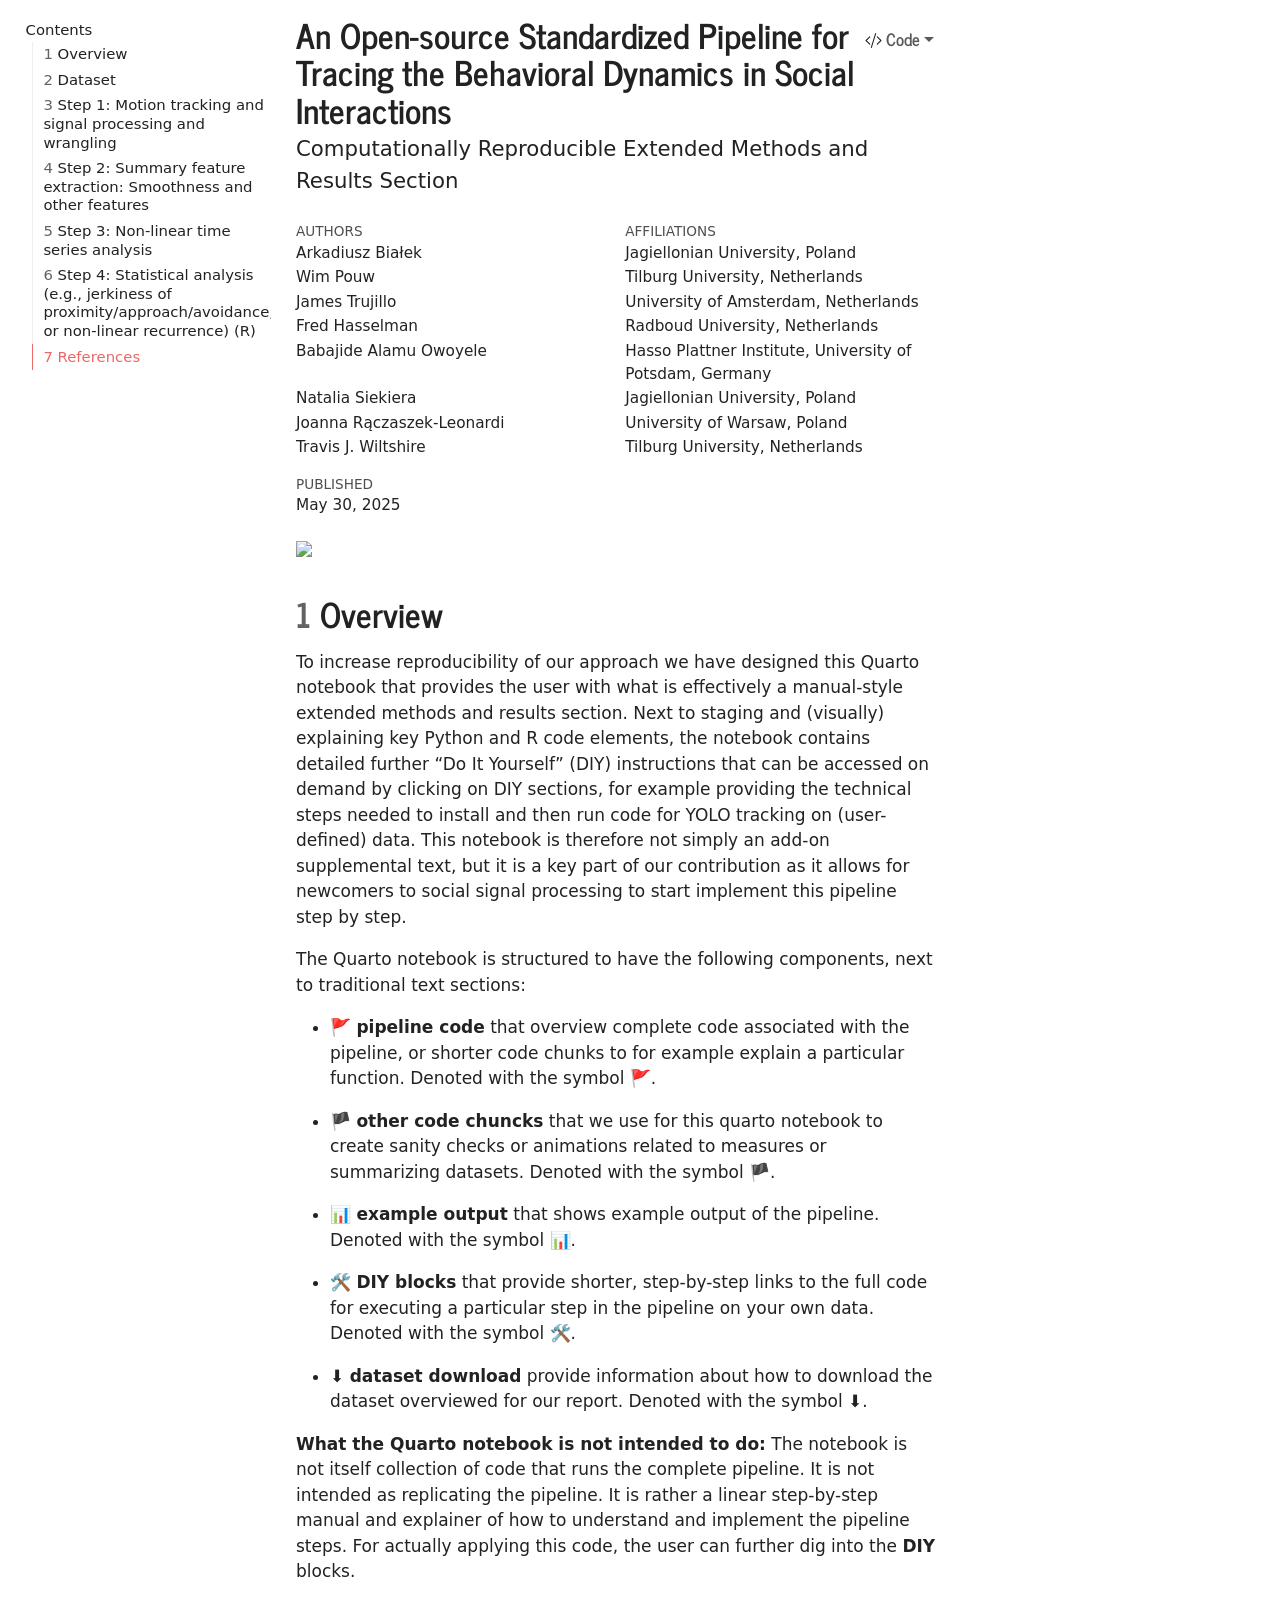
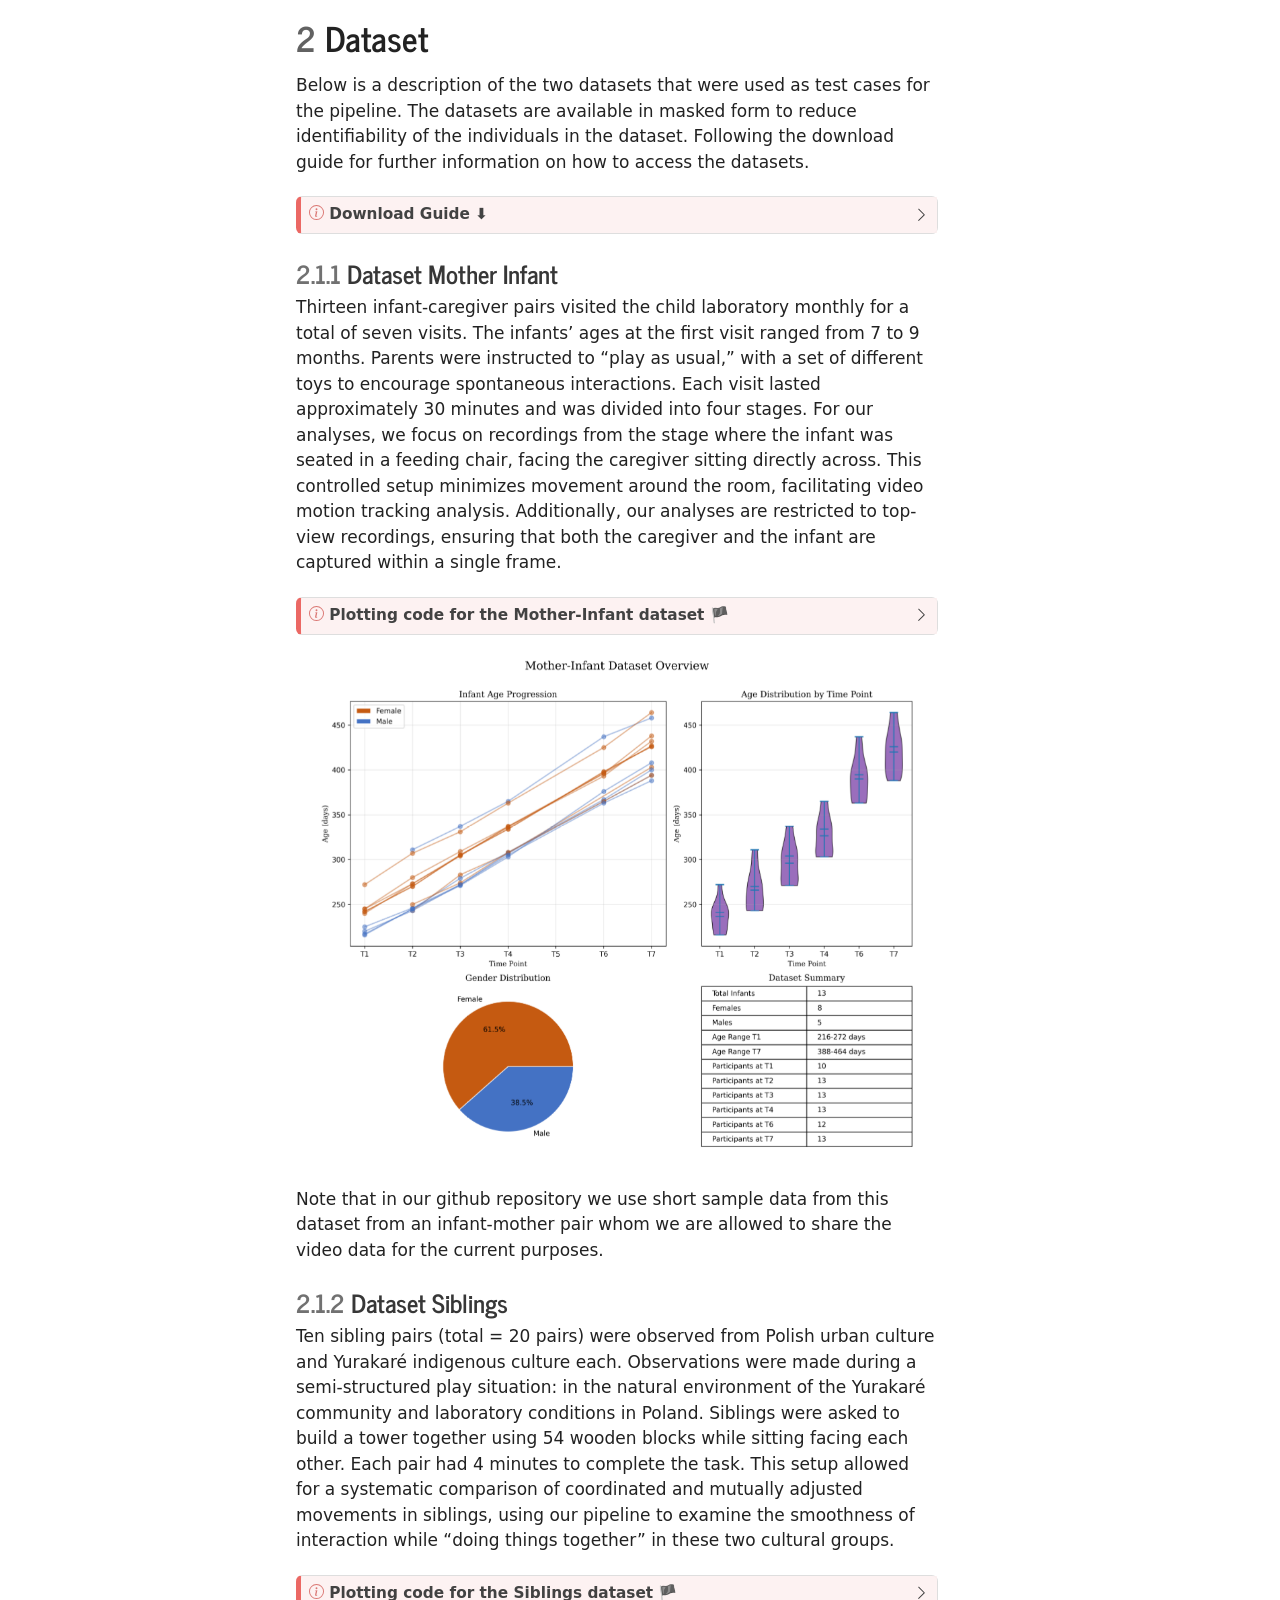
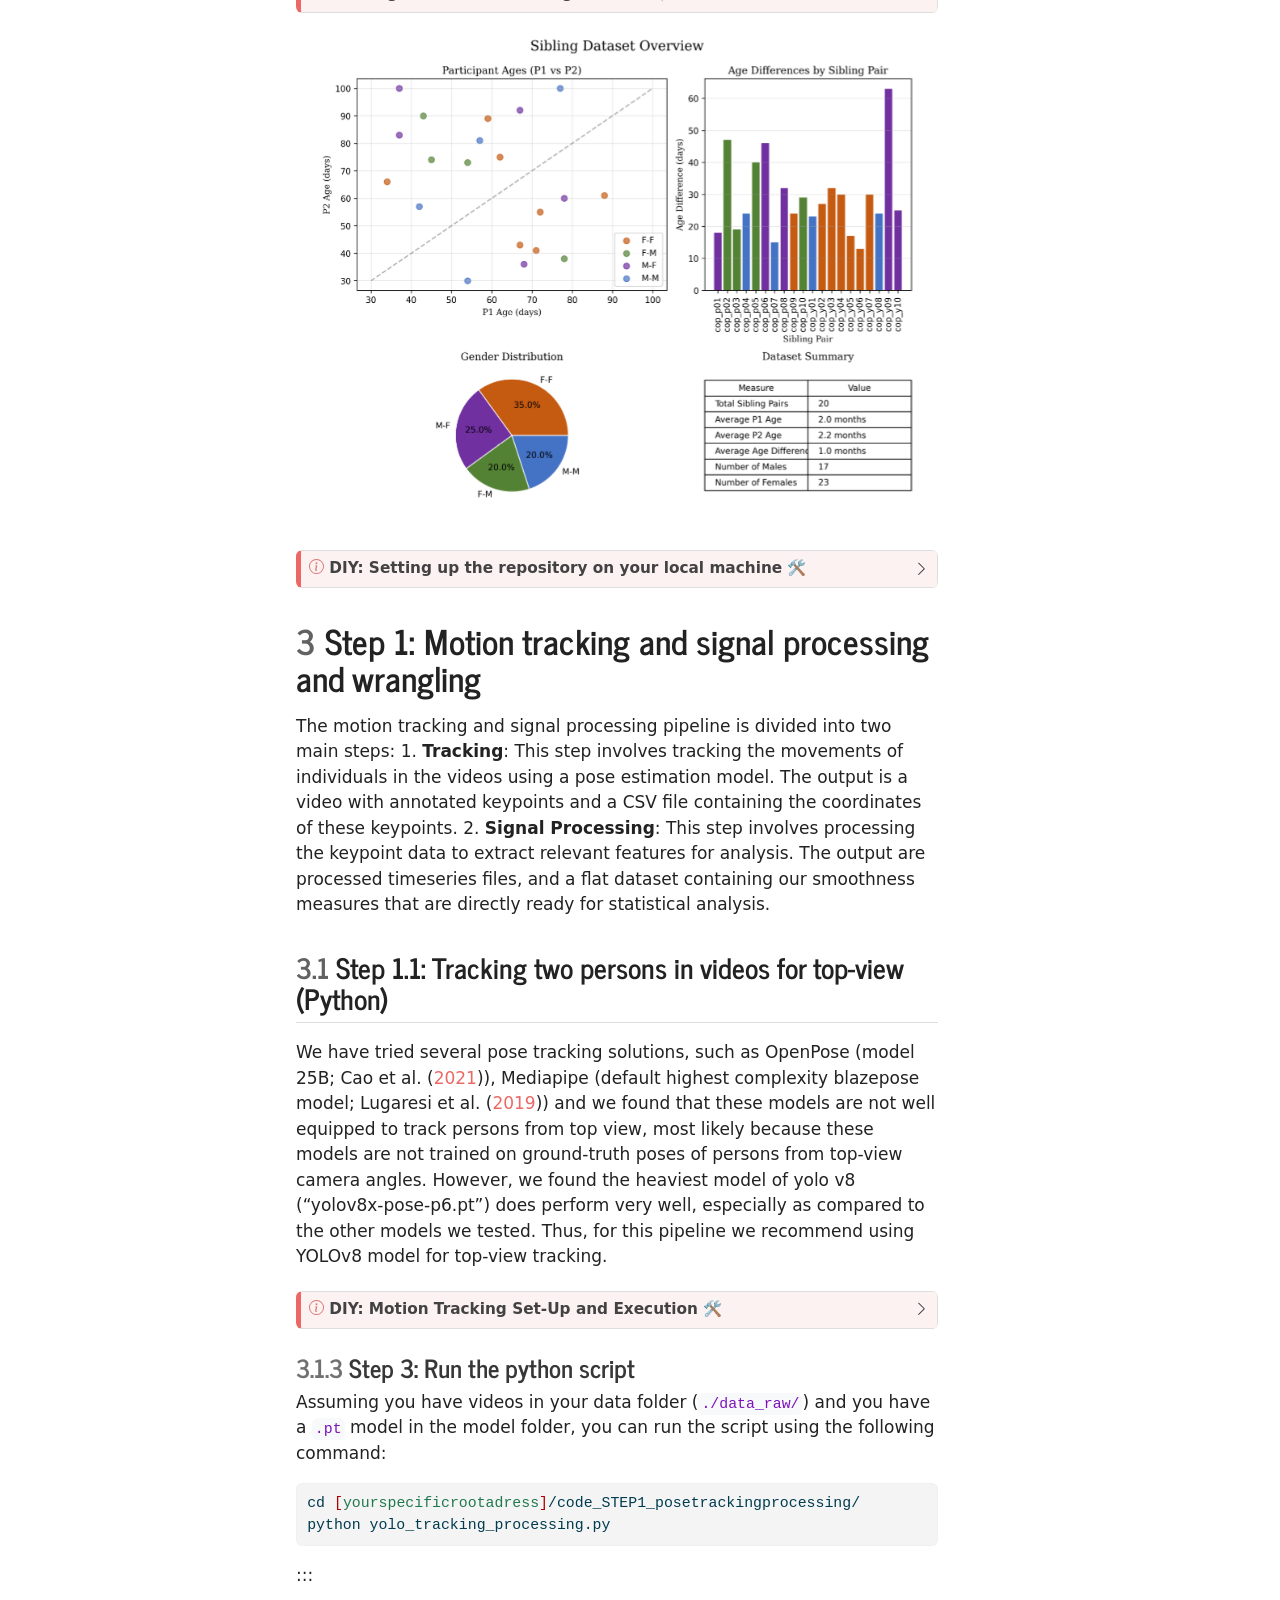
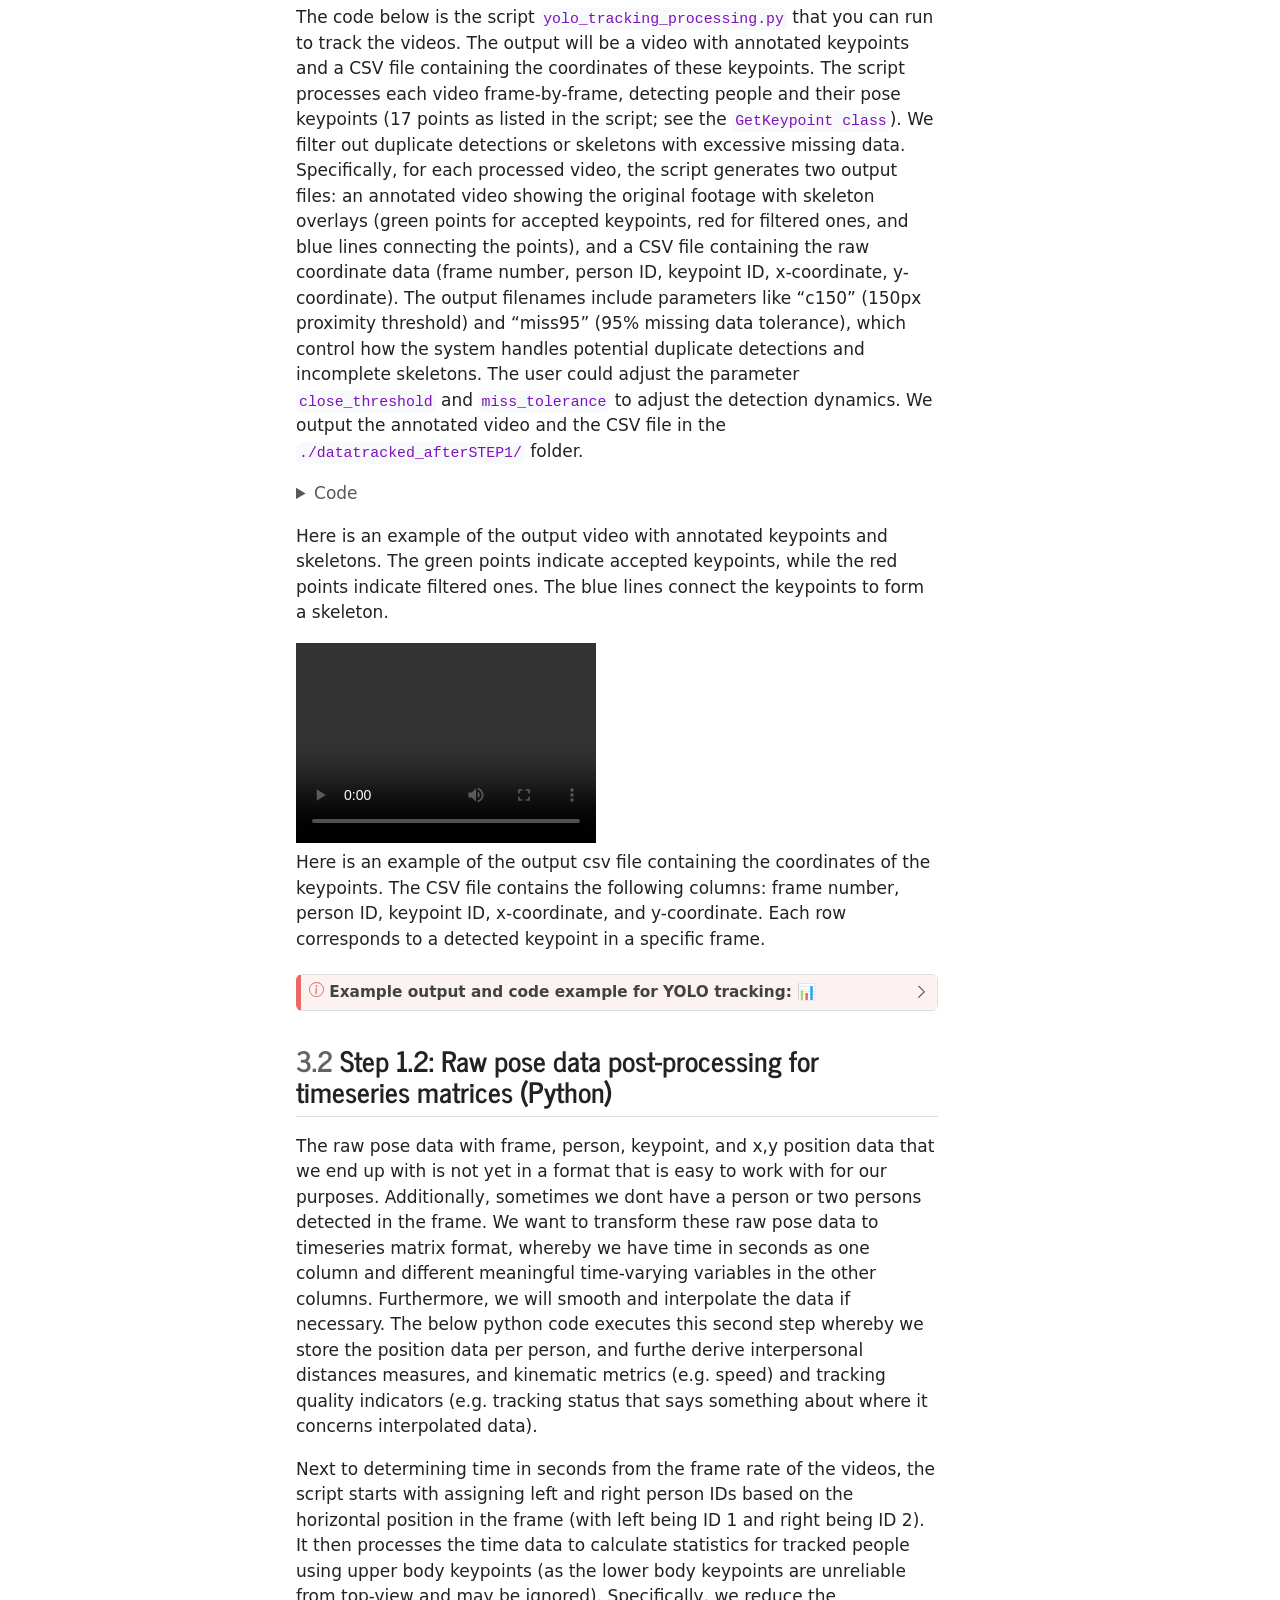
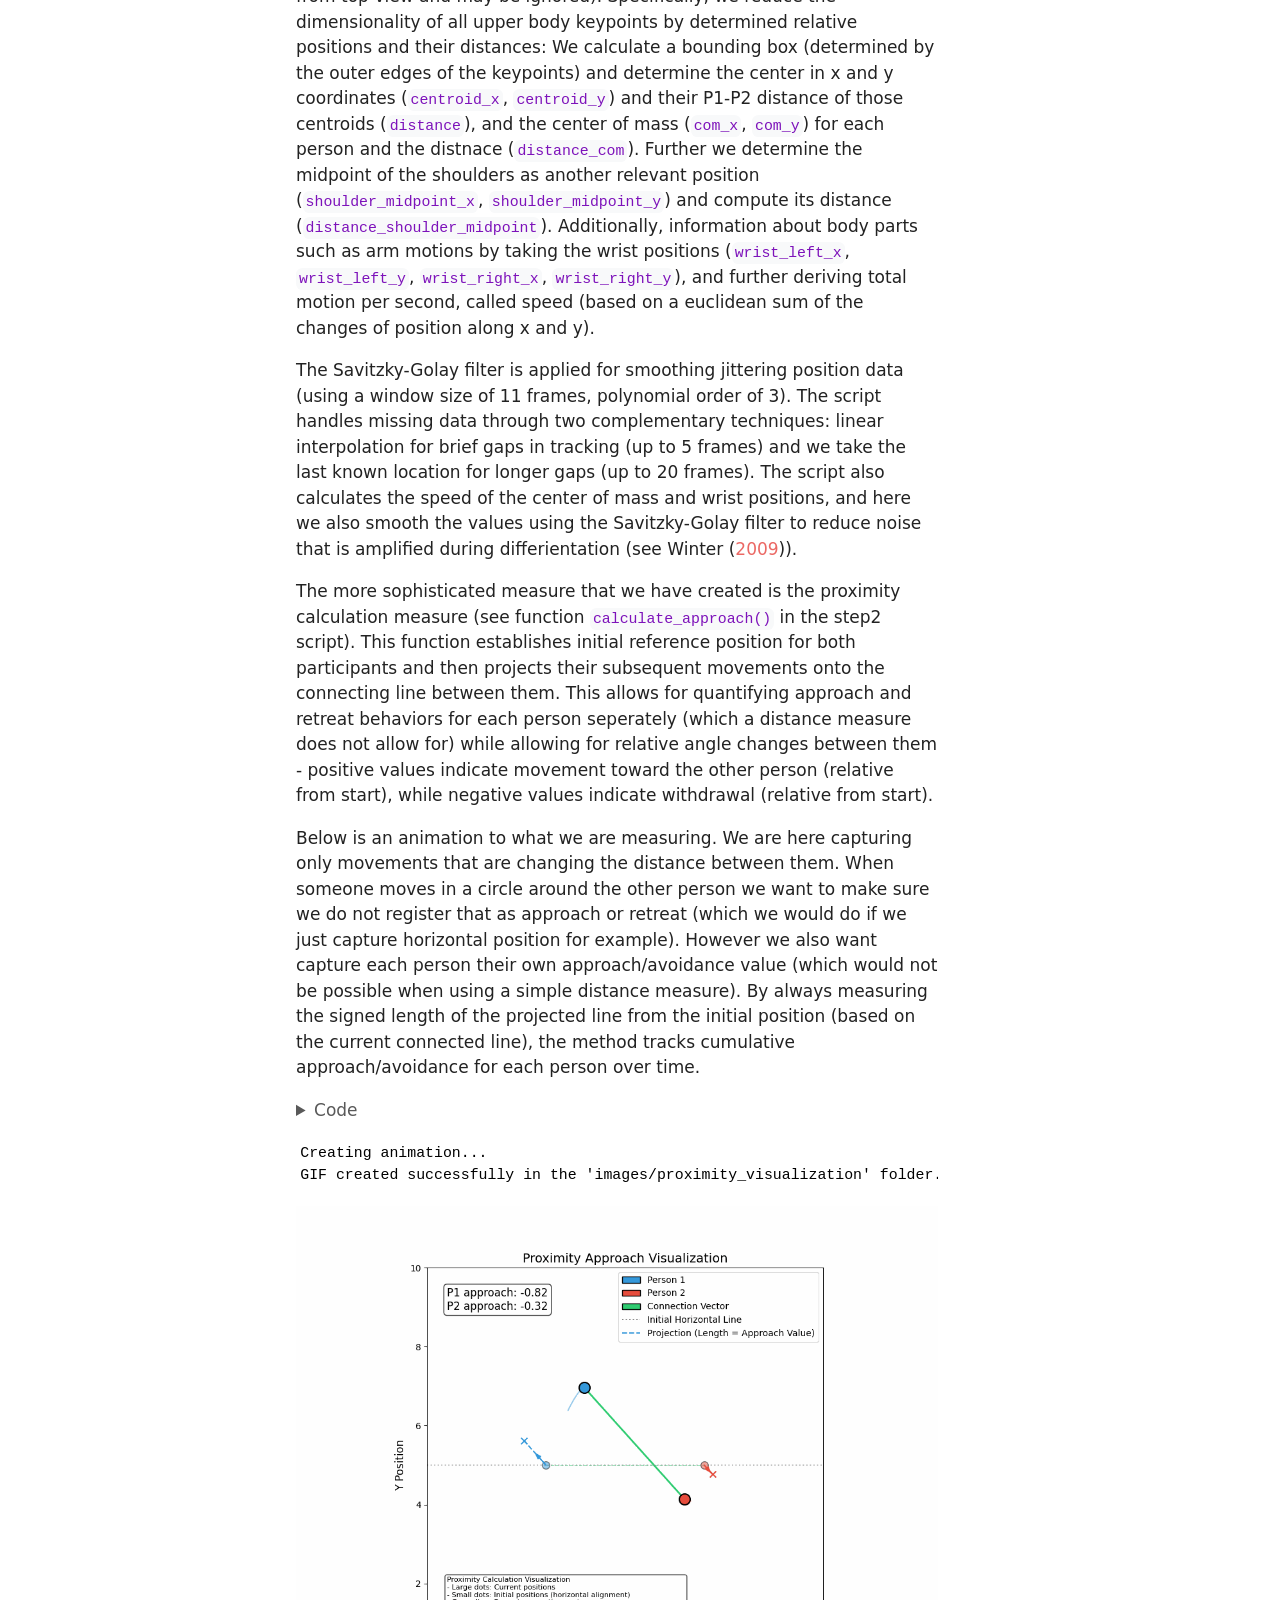
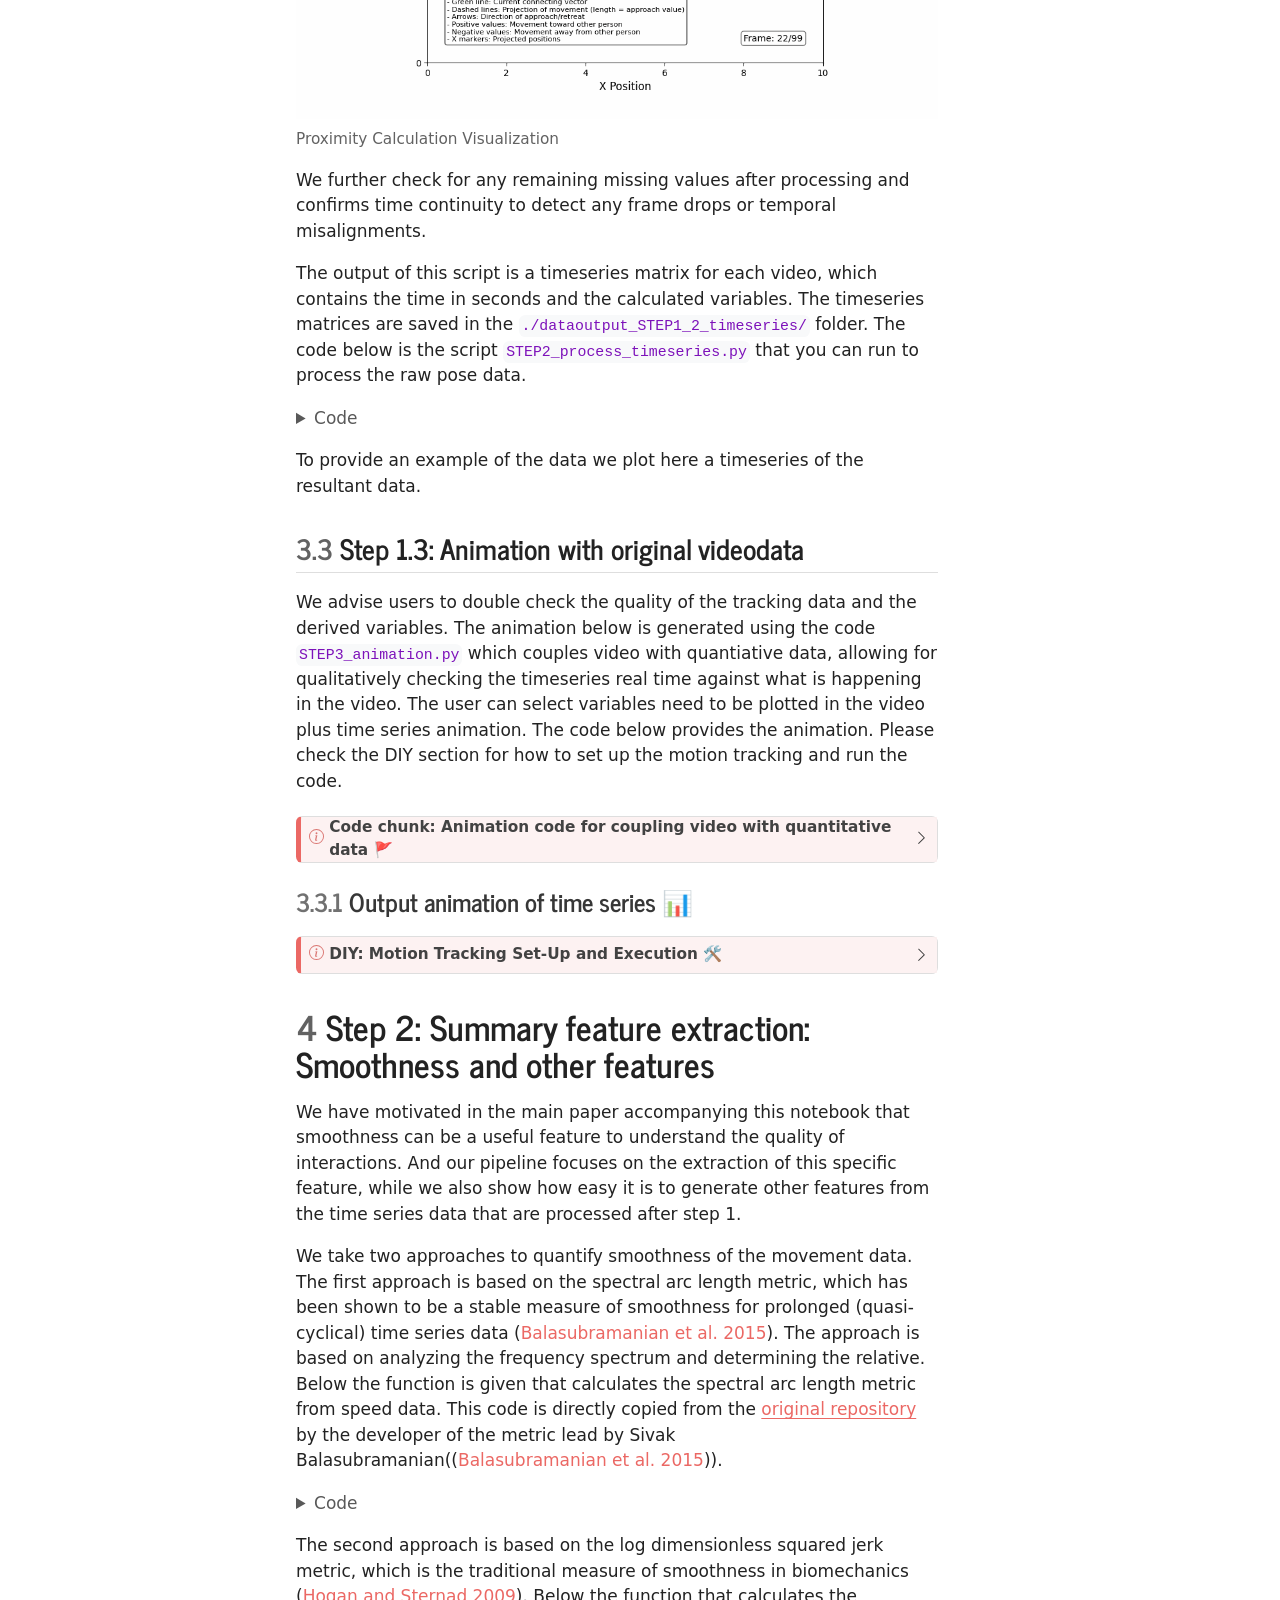
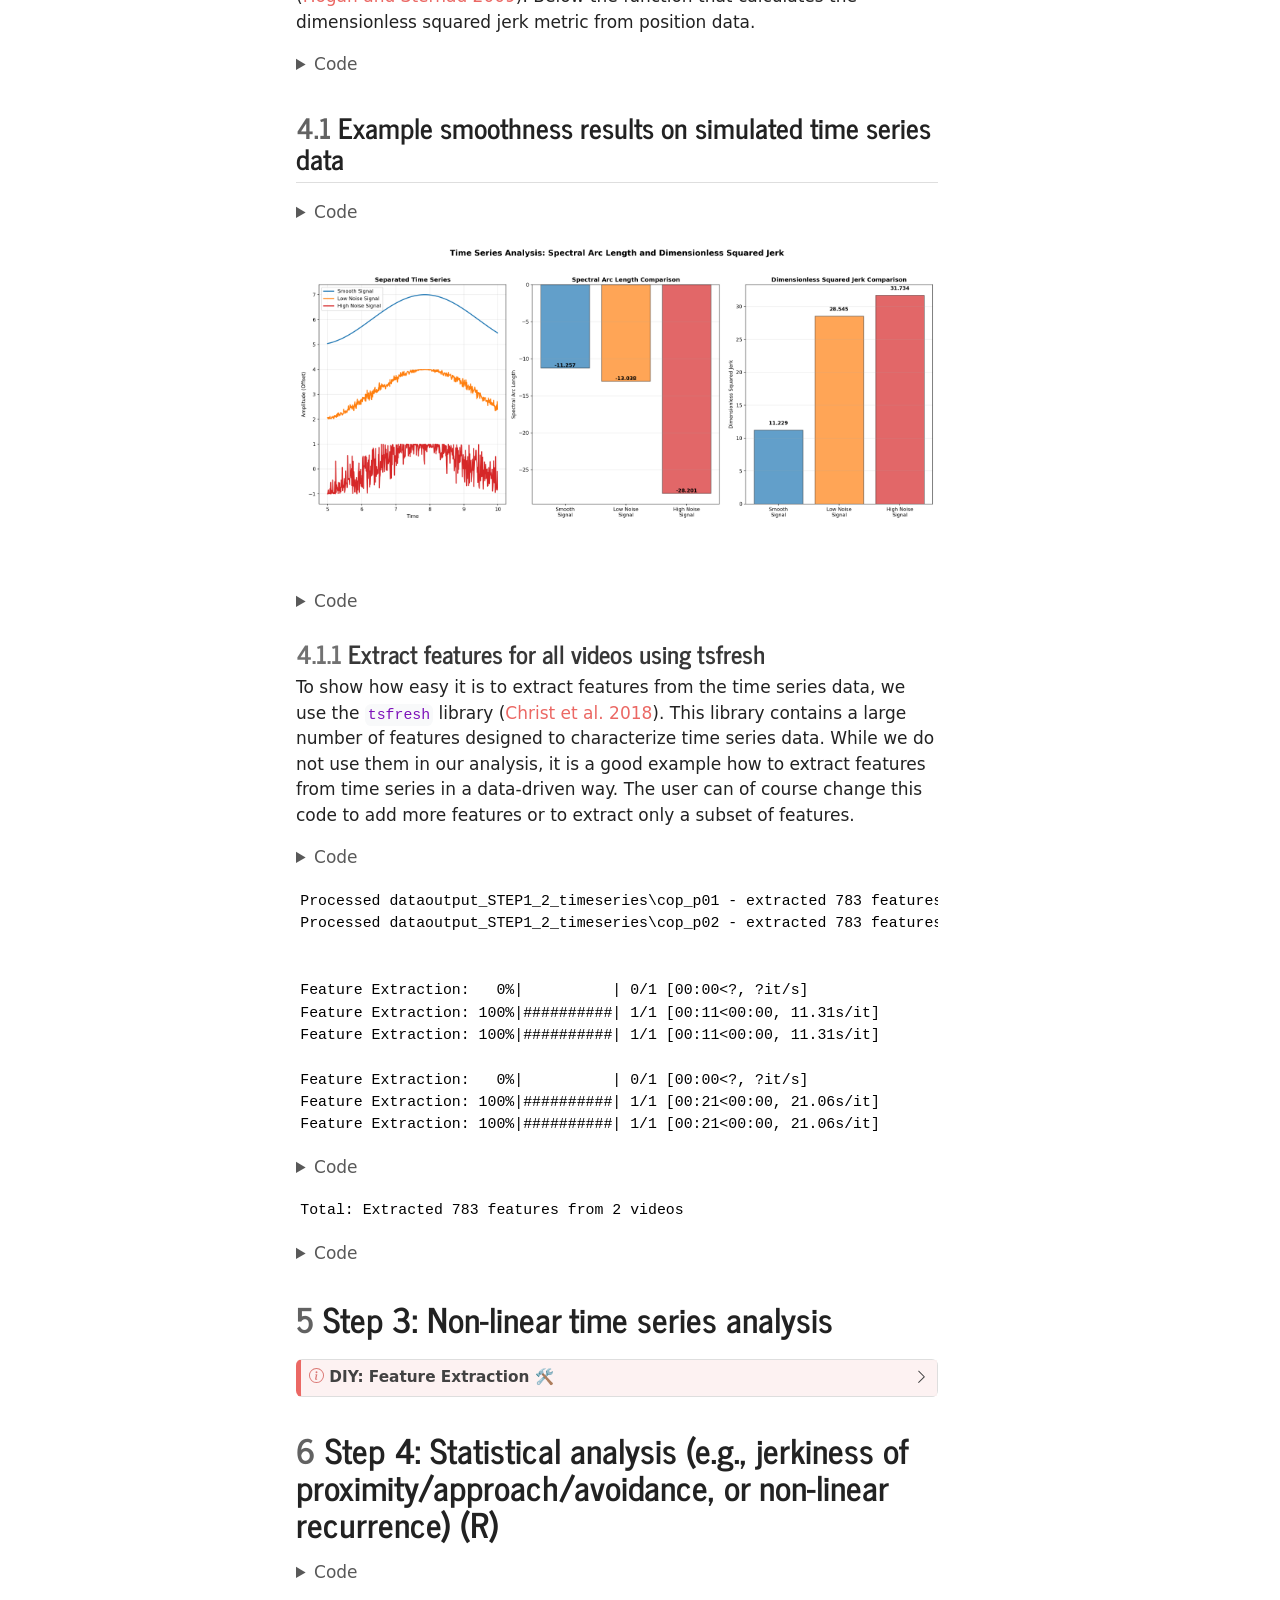
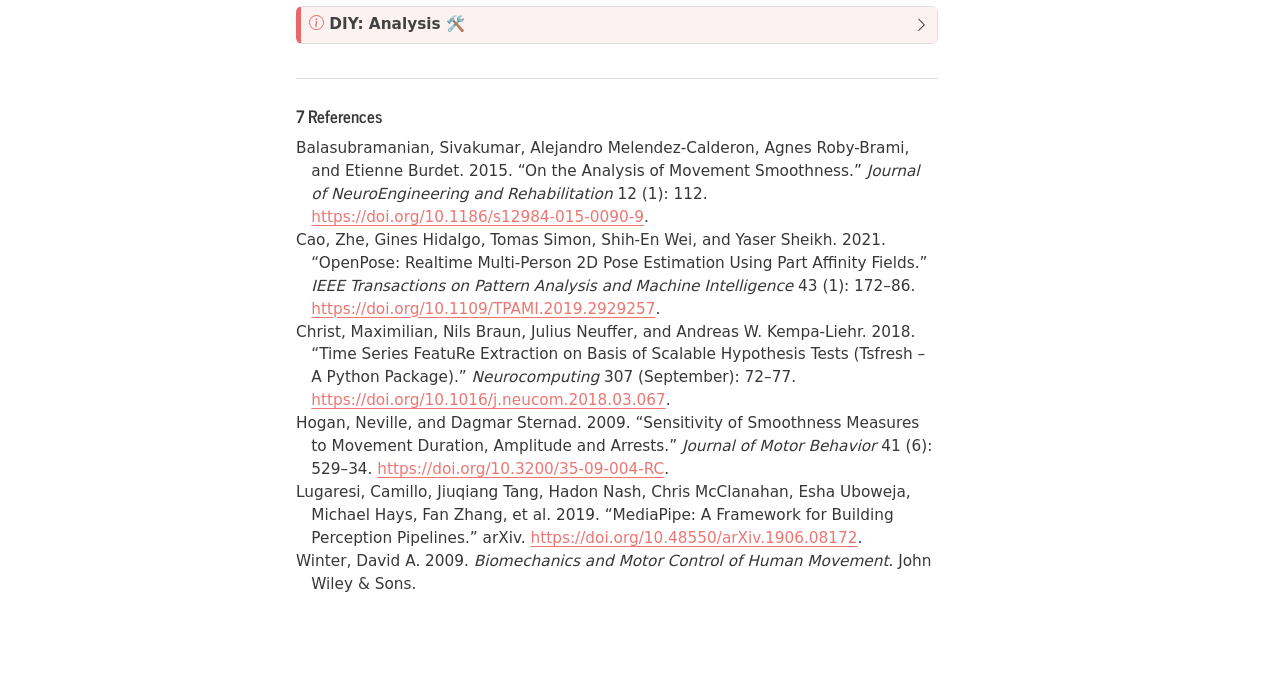
==== commit 6f3541ea: "update" ====
--- a/docs/index.html
+++ b/docs/index.html
@@ -114,8 +114,8 @@
   <li><a href="#overview" id="toc-overview" class="nav-link active" data-scroll-target="#overview"><span class="header-section-number">1</span> Overview</a></li>
   <li><a href="#dataset" id="toc-dataset" class="nav-link" data-scroll-target="#dataset"><span class="header-section-number">2</span> Dataset</a>
   <ul class="collapse">
-  <li><a href="#dataset-mother-infant" id="toc-dataset-mother-infant" class="nav-link" data-scroll-target="#dataset-mother-infant"><span class="header-section-number">2.0.1</span> Dataset Mother Infant</a></li>
-  <li><a href="#dataset-siblings" id="toc-dataset-siblings" class="nav-link" data-scroll-target="#dataset-siblings"><span class="header-section-number">2.0.2</span> Dataset Siblings</a></li>
+  <li><a href="#dataset-mother-infant" id="toc-dataset-mother-infant" class="nav-link" data-scroll-target="#dataset-mother-infant"><span class="header-section-number">2.1.1</span> Dataset Mother Infant</a></li>
+  <li><a href="#dataset-siblings" id="toc-dataset-siblings" class="nav-link" data-scroll-target="#dataset-siblings"><span class="header-section-number">2.1.2</span> Dataset Siblings</a></li>
   </ul></li>
   <li><a href="#step-1-motion-tracking-and-signal-processing-and-wrangling" id="toc-step-1-motion-tracking-and-signal-processing-and-wrangling" class="nav-link" data-scroll-target="#step-1-motion-tracking-and-signal-processing-and-wrangling"><span class="header-section-number">3</span> Step 1: Motion tracking and signal processing and wrangling</a>
   <ul class="collapse">
@@ -264,7 +264,7 @@
 <i class="callout-icon"></i>
 </div>
 <div class="callout-title-container flex-fill">
-⬇️ Download Guide ⬇️
+Download Guide ⬇️
 </div>
 <div class="callout-btn-toggle d-inline-block border-0 py-1 ps-1 pe-0 float-end"><i class="callout-toggle"></i></div>
 </div>
@@ -272,11 +272,20 @@
 <div class="callout-body-container callout-body">
 <p>The masked data can be downloaded from the repository of Jagellonian University <a href="">here</a>. The unmasked data can be requested from the authors.</p>
 <p>Please note that the masked data is not the input of the pipeline. YOLO tracking would not work well on masked data as detailed information about the body is lost, and only represented as the motion tracking data that comes with it (and is present in the repository). Rather the masked data can be used to check for qualitative changes in the behavior of the inviduals, and can be used to create animations such as in step 1.3.</p>
-</div>
-</div>
-</div>
-<section id="dataset-mother-infant" class="level3" data-number="2.0.1">
-<h3 data-number="2.0.1" class="anchored" data-anchor-id="dataset-mother-infant"><span class="header-section-number">2.0.1</span> Dataset Mother Infant</h3>
+<section id="example-of-masked-data" class="level2" data-number="2.1">
+<h2 data-number="2.1" class="anchored" data-anchor-id="example-of-masked-data"><span class="header-section-number">2.1</span> Example of masked data</h2>
+<div class="quarto-figure quarto-figure-center">
+<figure class="figure">
+<p><img src="./images/masked_example.jpeg" class="img-fluid figure-img" width="600"></p>
+<figcaption>Example masking</figcaption>
+</figure>
+</div>
+</section>
+</div>
+</div>
+</div>
+<section id="dataset-mother-infant" class="level3" data-number="2.1.1">
+<h3 data-number="2.1.1" class="anchored" data-anchor-id="dataset-mother-infant"><span class="header-section-number">2.1.1</span> Dataset Mother Infant</h3>
 <p>Thirteen infant-caregiver pairs visited the child laboratory monthly for a total of seven visits. The infants’ ages at the first visit ranged from 7 to 9 months. Parents were instructed to “play as usual,” with a set of different toys to encourage spontaneous interactions. Each visit lasted approximately 30 minutes and was divided into four stages. For our analyses, we focus on recordings from the stage where the infant was seated in a feeding chair, facing the caregiver sitting directly across. This controlled setup minimizes movement around the room, facilitating video motion tracking analysis. Additionally, our analyses are restricted to top-view recordings, ensuring that both the caregiver and the infant are captured within a single frame.</p>
 <div class="callout callout-style-default callout-note callout-titled">
 <div class="callout-header d-flex align-content-center" data-bs-toggle="collapse" data-bs-target=".callout-2-contents" aria-controls="callout-2" aria-expanded="false" aria-label="Toggle callout">
@@ -284,7 +293,7 @@
 <i class="callout-icon"></i>
 </div>
 <div class="callout-title-container flex-fill">
-🏴 Plotting code for the Mother-Infant dataset 🏴
+Plotting code for the Mother-Infant dataset 🏴
 </div>
 <div class="callout-btn-toggle d-inline-block border-0 py-1 ps-1 pe-0 float-end"><i class="callout-toggle"></i></div>
 </div>
@@ -471,11 +480,23 @@
 <p><img src="images/mother_infant_analysis.png" class="img-fluid quarto-figure quarto-figure-center figure-img" width="600"></p>
 </figure>
 </div>
-<p>In our github repository we use a sample data from this dataset from an infant-mother pair whom we are allowed to share the video data for the current purposes.</p>
+<p>Note that in our github repository we use short sample data from this dataset from an infant-mother pair whom we are allowed to share the video data for the current purposes.</p>
 </section>
-<section id="dataset-siblings" class="level3" data-number="2.0.2">
-<h3 data-number="2.0.2" class="anchored" data-anchor-id="dataset-siblings"><span class="header-section-number">2.0.2</span> Dataset Siblings</h3>
+<section id="dataset-siblings" class="level3" data-number="2.1.2">
+<h3 data-number="2.1.2" class="anchored" data-anchor-id="dataset-siblings"><span class="header-section-number">2.1.2</span> Dataset Siblings</h3>
 <p>Ten sibling pairs (total = 20 pairs) were observed from Polish urban culture and Yurakaré indigenous culture each. Observations were made during a semi-structured play situation: in the natural environment of the Yurakaré community and laboratory conditions in Poland. Siblings were asked to build a tower together using 54 wooden blocks while sitting facing each other. Each pair had 4 minutes to complete the task. This setup allowed for a systematic comparison of coordinated and mutually adjusted movements in siblings, using our pipeline to examine the smoothness of interaction while “doing things together” in these two cultural groups.</p>
+<div class="callout callout-style-default callout-note callout-titled">
+<div class="callout-header d-flex align-content-center" data-bs-toggle="collapse" data-bs-target=".callout-3-contents" aria-controls="callout-3" aria-expanded="false" aria-label="Toggle callout">
+<div class="callout-icon-container">
+<i class="callout-icon"></i>
+</div>
+<div class="callout-title-container flex-fill">
+Plotting code for the Siblings dataset 🏴
+</div>
+<div class="callout-btn-toggle d-inline-block border-0 py-1 ps-1 pe-0 float-end"><i class="callout-toggle"></i></div>
+</div>
+<div id="callout-3" class="callout-3-contents callout-collapse collapse">
+<div class="callout-body-container callout-body">
 <div class="cell" data-code_folding="hide">
 <details class="code-fold">
 <summary>Code</summary>
@@ -585,13 +606,16 @@
 <span id="cb2-104"><a href="#cb2-104" aria-hidden="true" tabindex="-1"></a>plt.close()</span></code><button title="Copy to Clipboard" class="code-copy-button"><i class="bi"></i></button></pre></div>
 </details>
 </div>
+</div>
+</div>
+</div>
 <div class="quarto-figure quarto-figure-center">
 <figure class="figure">
 <p><img src="images/sibling_analysis.png" class="img-fluid quarto-figure quarto-figure-center figure-img" width="600"></p>
 </figure>
 </div>
 <div class="callout callout-style-default callout-note callout-titled">
-<div class="callout-header d-flex align-content-center" data-bs-toggle="collapse" data-bs-target=".callout-3-contents" aria-controls="callout-3" aria-expanded="false" aria-label="Toggle callout">
+<div class="callout-header d-flex align-content-center" data-bs-toggle="collapse" data-bs-target=".callout-4-contents" aria-controls="callout-4" aria-expanded="false" aria-label="Toggle callout">
 <div class="callout-icon-container">
 <i class="callout-icon"></i>
 </div>
@@ -600,10 +624,12 @@
 </div>
 <div class="callout-btn-toggle d-inline-block border-0 py-1 ps-1 pe-0 float-end"><i class="callout-toggle"></i></div>
 </div>
-<div id="callout-3" class="callout-3-contents callout-collapse collapse">
-<section id="step-0-github-repo" class="level3 callout-body-container callout-body" data-number="2.0.3">
-<h3 data-number="2.0.3" class="anchored" data-anchor-id="step-0-github-repo"><span class="header-section-number">2.0.3</span> Step 0: Github repo</h3>
+<div id="callout-4" class="callout-4-contents callout-collapse collapse">
+<section id="step-0-github-repo" class="level3 callout-body-container callout-body" data-number="2.1.3">
+<h3 data-number="2.1.3" class="anchored" data-anchor-id="step-0-github-repo"><span class="header-section-number">2.1.3</span> Step 0: Github repo</h3>
 <p>You should first clone the repository <a href="https://github.com/WimPouw/InterPerDynPipeline">InterPerDynPipeline</a> and move to the root directory. The step 1 code for tracking is in the <code>./code_STEP1_posetrackingprocessing/</code> folder. In this folder you will find the Python script <code>yolo_tracking_processing.py</code>. To check whether you have the correct script you can compare against the code chunk provided below.</p>
+<p>First install git if you do not have it installed yet. You can find instructions on how to install git <a href="https://git-scm.com/book/en/v2/Getting-Started-Installing-Git">here</a>.</p>
+<p>Then you can clone the repository using the following commands in your (anaconda) terminal:</p>
 <div class="sourceCode" id="cb3"><pre class="sourceCode bash code-with-copy"><code class="sourceCode bash"><span id="cb3-1"><a href="#cb3-1" aria-hidden="true" tabindex="-1"></a><span class="fu">git</span> clone https://github.com/WimPouw/InterPerDynPipeline</span>
 <span id="cb3-2"><a href="#cb3-2" aria-hidden="true" tabindex="-1"></a><span class="bu">cd</span> ./InterPerDynPipeline/</span></code><button title="Copy to Clipboard" class="code-copy-button"><i class="bi"></i></button></pre></div>
 </section>
@@ -618,7 +644,7 @@
 <h2 data-number="3.1" class="anchored" data-anchor-id="step-1.1-tracking-two-persons-in-videos-for-top-view-python"><span class="header-section-number">3.1</span> Step 1.1: Tracking two persons in videos for top-view (Python)</h2>
 <p>We have tried several pose tracking solutions, such as OpenPose (model 25B; <span class="citation" data-cites="caoOpenPoseRealtimeMultiPerson2021">Cao et al. (<a href="#ref-caoOpenPoseRealtimeMultiPerson2021" role="doc-biblioref">2021</a>)</span>), Mediapipe (default highest complexity blazepose model; <span class="citation" data-cites="lugaresiMediaPipeFrameworkBuilding2019">Lugaresi et al. (<a href="#ref-lugaresiMediaPipeFrameworkBuilding2019" role="doc-biblioref">2019</a>)</span>) and we found that these models are not well equipped to track persons from top view, most likely because these models are not trained on ground-truth poses of persons from top-view camera angles. However, we found the heaviest model of yolo v8 (“yolov8x-pose-p6.pt”) does perform very well, especially as compared to the other models we tested. Thus, for this pipeline we recommend using YOLOv8 model for top-view tracking.</p>
 <div class="callout callout-style-default callout-note callout-titled">
-<div class="callout-header d-flex align-content-center" data-bs-toggle="collapse" data-bs-target=".callout-4-contents" aria-controls="callout-4" aria-expanded="false" aria-label="Toggle callout">
+<div class="callout-header d-flex align-content-center" data-bs-toggle="collapse" data-bs-target=".callout-5-contents" aria-controls="callout-5" aria-expanded="false" aria-label="Toggle callout">
 <div class="callout-icon-container">
 <i class="callout-icon"></i>
 </div>
@@ -627,7 +653,7 @@
 </div>
 <div class="callout-btn-toggle d-inline-block border-0 py-1 ps-1 pe-0 float-end"><i class="callout-toggle"></i></div>
 </div>
-<div id="callout-4" class="callout-4-contents callout-collapse collapse">
+<div id="callout-5" class="callout-5-contents callout-collapse collapse">
 <div class="callout-body-container callout-body">
 <section id="step-1-install-requirements" class="level3" data-number="3.1.1">
 <h3 data-number="3.1.1" class="anchored" data-anchor-id="step-1-install-requirements"><span class="header-section-number">3.1.1</span> Step 1: Install requirements</h3>
@@ -868,7 +894,7 @@
 
 <p>Here is an example of the output csv file containing the coordinates of the keypoints. The CSV file contains the following columns: frame number, person ID, keypoint ID, x-coordinate, and y-coordinate. Each row corresponds to a detected keypoint in a specific frame.</p>
 <div class="callout callout-style-default callout-note callout-titled">
-<div class="callout-header d-flex align-content-center" data-bs-toggle="collapse" data-bs-target=".callout-5-contents" aria-controls="callout-5" aria-expanded="false" aria-label="Toggle callout">
+<div class="callout-header d-flex align-content-center" data-bs-toggle="collapse" data-bs-target=".callout-6-contents" aria-controls="callout-6" aria-expanded="false" aria-label="Toggle callout">
 <div class="callout-icon-container">
 <i class="callout-icon"></i>
 </div>
@@ -877,7 +903,7 @@
 </div>
 <div class="callout-btn-toggle d-inline-block border-0 py-1 ps-1 pe-0 float-end"><i class="callout-toggle"></i></div>
 </div>
-<div id="callout-5" class="callout-5-contents callout-collapse collapse">
+<div id="callout-6" class="callout-6-contents callout-collapse collapse">
 <div class="callout-body-container callout-body">
 <div class="cell">
 <details class="code-fold">
@@ -1682,7 +1708,7 @@
 <h2 data-number="3.3" class="anchored" data-anchor-id="step-1.3-animation-with-original-videodata"><span class="header-section-number">3.3</span> Step 1.3: Animation with original videodata</h2>
 <p>We advise users to double check the quality of the tracking data and the derived variables. The animation below is generated using the code <code>STEP3_animation.py</code> which couples video with quantiative data, allowing for qualitatively checking the timeseries real time against what is happening in the video. The user can select variables need to be plotted in the video plus time series animation. The code below provides the animation. Please check the DIY section for how to set up the motion tracking and run the code.</p>
 <div class="callout callout-style-default callout-note callout-titled">
-<div class="callout-header d-flex align-content-center" data-bs-toggle="collapse" data-bs-target=".callout-6-contents" aria-controls="callout-6" aria-expanded="false" aria-label="Toggle callout">
+<div class="callout-header d-flex align-content-center" data-bs-toggle="collapse" data-bs-target=".callout-7-contents" aria-controls="callout-7" aria-expanded="false" aria-label="Toggle callout">
 <div class="callout-icon-container">
 <i class="callout-icon"></i>
 </div>
@@ -1691,7 +1717,7 @@
 </div>
 <div class="callout-btn-toggle d-inline-block border-0 py-1 ps-1 pe-0 float-end"><i class="callout-toggle"></i></div>
 </div>
-<div id="callout-6" class="callout-6-contents callout-collapse collapse">
+<div id="callout-7" class="callout-7-contents callout-collapse collapse">
 <div class="callout-body-container callout-body">
 <div class="cell" data-code_folding="hide">
 <details class="code-fold">
@@ -2064,7 +2090,7 @@
 <section id="output-animation-of-time-series" class="level3" data-number="3.3.1">
 <h3 data-number="3.3.1" class="anchored" data-anchor-id="output-animation-of-time-series"><span class="header-section-number">3.3.1</span> Output animation of time series 📊</h3>
 <div class="callout callout-style-default callout-note callout-titled">
-<div class="callout-header d-flex align-content-center" data-bs-toggle="collapse" data-bs-target=".callout-7-contents" aria-controls="callout-7" aria-expanded="false" aria-label="Toggle callout">
+<div class="callout-header d-flex align-content-center" data-bs-toggle="collapse" data-bs-target=".callout-8-contents" aria-controls="callout-8" aria-expanded="false" aria-label="Toggle callout">
 <div class="callout-icon-container">
 <i class="callout-icon"></i>
 </div>
@@ -2073,7 +2099,7 @@
 </div>
 <div class="callout-btn-toggle d-inline-block border-0 py-1 ps-1 pe-0 float-end"><i class="callout-toggle"></i></div>
 </div>
-<div id="callout-7" class="callout-7-contents callout-collapse collapse">
+<div id="callout-8" class="callout-8-contents callout-collapse collapse">
 <div class="callout-body-container callout-body">
 
 </div>
@@ -2767,12 +2793,12 @@
 
 
 Feature Extraction:   0%|          | 0/1 [00:00&lt;?, ?it/s]
-Feature Extraction: 100%|##########| 1/1 [00:14&lt;00:00, 14.39s/it]
-Feature Extraction: 100%|##########| 1/1 [00:14&lt;00:00, 14.39s/it]
+Feature Extraction: 100%|##########| 1/1 [00:11&lt;00:00, 11.31s/it]
+Feature Extraction: 100%|##########| 1/1 [00:11&lt;00:00, 11.31s/it]
 
 Feature Extraction:   0%|          | 0/1 [00:00&lt;?, ?it/s]
-Feature Extraction: 100%|##########| 1/1 [00:21&lt;00:00, 21.64s/it]
-Feature Extraction: 100%|##########| 1/1 [00:21&lt;00:00, 21.64s/it]</code></pre>
+Feature Extraction: 100%|##########| 1/1 [00:21&lt;00:00, 21.06s/it]
+Feature Extraction: 100%|##########| 1/1 [00:21&lt;00:00, 21.06s/it]</code></pre>
 </div>
 <details class="code-fold">
 <summary>Code</summary>
@@ -2795,7 +2821,7 @@
 <section id="step-3-non-linear-time-series-analysis" class="level1" data-number="5">
 <h1 data-number="5"><span class="header-section-number">5</span> Step 3: Non-linear time series analysis</h1>
 <div class="callout callout-style-default callout-note callout-titled">
-<div class="callout-header d-flex align-content-center" data-bs-toggle="collapse" data-bs-target=".callout-8-contents" aria-controls="callout-8" aria-expanded="false" aria-label="Toggle callout">
+<div class="callout-header d-flex align-content-center" data-bs-toggle="collapse" data-bs-target=".callout-9-contents" aria-controls="callout-9" aria-expanded="false" aria-label="Toggle callout">
 <div class="callout-icon-container">
 <i class="callout-icon"></i>
 </div>
@@ -2804,7 +2830,7 @@
 </div>
 <div class="callout-btn-toggle d-inline-block border-0 py-1 ps-1 pe-0 float-end"><i class="callout-toggle"></i></div>
 </div>
-<div id="callout-8" class="callout-8-contents callout-collapse collapse">
+<div id="callout-9" class="callout-9-contents callout-collapse collapse">
 <div class="callout-body-container callout-body">
 
 </div>
@@ -2846,7 +2872,7 @@
 </details>
 </div>
 <div class="callout callout-style-default callout-note callout-titled">
-<div class="callout-header d-flex align-content-center" data-bs-toggle="collapse" data-bs-target=".callout-9-contents" aria-controls="callout-9" aria-expanded="false" aria-label="Toggle callout">
+<div class="callout-header d-flex align-content-center" data-bs-toggle="collapse" data-bs-target=".callout-10-contents" aria-controls="callout-10" aria-expanded="false" aria-label="Toggle callout">
 <div class="callout-icon-container">
 <i class="callout-icon"></i>
 </div>
@@ -2855,7 +2881,7 @@
 </div>
 <div class="callout-btn-toggle d-inline-block border-0 py-1 ps-1 pe-0 float-end"><i class="callout-toggle"></i></div>
 </div>
-<div id="callout-9" class="callout-9-contents callout-collapse collapse">
+<div id="callout-10" class="callout-10-contents callout-collapse collapse">
 <div class="callout-body-container callout-body">
 
 </div>
@@ -3402,2467 +3428,2477 @@
 <span id="cb23-60"><a href="#cb23-60" aria-hidden="true" tabindex="-1"></a>Below is a description of the two datasets that were used as test cases for the pipeline. The datasets are available in masked form to reduce identifiability of the individuals in the dataset. Following the download guide for further information on how to access the datasets.</span>
 <span id="cb23-61"><a href="#cb23-61" aria-hidden="true" tabindex="-1"></a></span>
 <span id="cb23-62"><a href="#cb23-62" aria-hidden="true" tabindex="-1"></a>::: {.callout-note .callout-download collapse="true"}</span>
-<span id="cb23-63"><a href="#cb23-63" aria-hidden="true" tabindex="-1"></a><span class="fu">## ⬇️ Download Guide ⬇️</span></span>
+<span id="cb23-63"><a href="#cb23-63" aria-hidden="true" tabindex="-1"></a><span class="fu">## Download Guide ⬇️</span></span>
 <span id="cb23-64"><a href="#cb23-64" aria-hidden="true" tabindex="-1"></a>The masked data can be downloaded from the repository of Jagellonian University <span class="co">[</span><span class="ot">here</span><span class="co">]()</span>. The unmasked data can be requested from the authors.</span>
 <span id="cb23-65"><a href="#cb23-65" aria-hidden="true" tabindex="-1"></a></span>
 <span id="cb23-66"><a href="#cb23-66" aria-hidden="true" tabindex="-1"></a>Please note that the masked data is not the input of the pipeline. YOLO tracking would not work well on masked data as detailed information about the body is lost, and only represented as the motion tracking data that comes with it (and is present in the repository). Rather the masked data can be used to check for qualitative changes in the behavior of the inviduals, and can be used to create animations such as in step 1.3.</span>
 <span id="cb23-67"><a href="#cb23-67" aria-hidden="true" tabindex="-1"></a></span>
-<span id="cb23-68"><a href="#cb23-68" aria-hidden="true" tabindex="-1"></a>:::</span>
-<span id="cb23-69"><a href="#cb23-69" aria-hidden="true" tabindex="-1"></a></span>
-<span id="cb23-70"><a href="#cb23-70" aria-hidden="true" tabindex="-1"></a><span class="fu">### Dataset Mother Infant</span></span>
-<span id="cb23-71"><a href="#cb23-71" aria-hidden="true" tabindex="-1"></a>Thirteen infant-caregiver pairs visited the child laboratory monthly for a total of seven visits. The infants' ages at the first visit ranged from 7 to 9 months. Parents were instructed to "play as usual," with a set of different toys to encourage spontaneous interactions. Each visit lasted approximately 30 minutes and was divided into four stages. For our analyses, we focus on recordings from the stage where the infant was seated in a feeding chair, facing the caregiver sitting directly across. This controlled setup minimizes movement around the room, facilitating video motion tracking analysis. Additionally, our analyses are restricted to top-view recordings, ensuring that both the caregiver and the infant are captured within a single frame.</span>
-<span id="cb23-72"><a href="#cb23-72" aria-hidden="true" tabindex="-1"></a></span>
-<span id="cb23-73"><a href="#cb23-73" aria-hidden="true" tabindex="-1"></a>::: {.callout-note .callout-download collapse="true"}</span>
-<span id="cb23-74"><a href="#cb23-74" aria-hidden="true" tabindex="-1"></a><span class="fu">## 🏴 Plotting code for the Mother-Infant dataset 🏴</span></span>
-<span id="cb23-75"><a href="#cb23-75" aria-hidden="true" tabindex="-1"></a><span class="in">```{python, eval=FALSE}</span></span>
-<span id="cb23-76"><a href="#cb23-76" aria-hidden="true" tabindex="-1"></a></span>
-<span id="cb23-77"><a href="#cb23-77" aria-hidden="true" tabindex="-1"></a><span class="im">import</span> matplotlib</span>
-<span id="cb23-78"><a href="#cb23-78" aria-hidden="true" tabindex="-1"></a>matplotlib.use(<span class="st">'agg'</span>)</span>
-<span id="cb23-79"><a href="#cb23-79" aria-hidden="true" tabindex="-1"></a><span class="im">import</span> matplotlib.pyplot <span class="im">as</span> plt</span>
-<span id="cb23-80"><a href="#cb23-80" aria-hidden="true" tabindex="-1"></a>plt.ioff()</span>
-<span id="cb23-81"><a href="#cb23-81" aria-hidden="true" tabindex="-1"></a>plt.clf() <span class="co"># Clear any existing figures</span></span>
-<span id="cb23-82"><a href="#cb23-82" aria-hidden="true" tabindex="-1"></a></span>
-<span id="cb23-83"><a href="#cb23-83" aria-hidden="true" tabindex="-1"></a><span class="im">import</span> pandas <span class="im">as</span> pd</span>
-<span id="cb23-84"><a href="#cb23-84" aria-hidden="true" tabindex="-1"></a><span class="im">import</span> numpy <span class="im">as</span> np</span>
-<span id="cb23-85"><a href="#cb23-85" aria-hidden="true" tabindex="-1"></a><span class="im">import</span> os</span>
-<span id="cb23-86"><a href="#cb23-86" aria-hidden="true" tabindex="-1"></a></span>
-<span id="cb23-87"><a href="#cb23-87" aria-hidden="true" tabindex="-1"></a><span class="co"># Load the data</span></span>
-<span id="cb23-88"><a href="#cb23-88" aria-hidden="true" tabindex="-1"></a>df <span class="op">=</span> pd.read_csv(<span class="st">'./meta/project_point_metadata_ages.csv'</span>)</span>
+<span id="cb23-68"><a href="#cb23-68" aria-hidden="true" tabindex="-1"></a><span class="fu">## Example of masked data</span></span>
+<span id="cb23-69"><a href="#cb23-69" aria-hidden="true" tabindex="-1"></a><span class="al">![Example masking](./images/masked_example.jpeg)</span>{fig-align="center" width=600}</span>
+<span id="cb23-70"><a href="#cb23-70" aria-hidden="true" tabindex="-1"></a>:::</span>
+<span id="cb23-71"><a href="#cb23-71" aria-hidden="true" tabindex="-1"></a></span>
+<span id="cb23-72"><a href="#cb23-72" aria-hidden="true" tabindex="-1"></a><span class="fu">### Dataset Mother Infant</span></span>
+<span id="cb23-73"><a href="#cb23-73" aria-hidden="true" tabindex="-1"></a>Thirteen infant-caregiver pairs visited the child laboratory monthly for a total of seven visits. The infants' ages at the first visit ranged from 7 to 9 months. Parents were instructed to "play as usual," with a set of different toys to encourage spontaneous interactions. Each visit lasted approximately 30 minutes and was divided into four stages. For our analyses, we focus on recordings from the stage where the infant was seated in a feeding chair, facing the caregiver sitting directly across. This controlled setup minimizes movement around the room, facilitating video motion tracking analysis. Additionally, our analyses are restricted to top-view recordings, ensuring that both the caregiver and the infant are captured within a single frame.</span>
+<span id="cb23-74"><a href="#cb23-74" aria-hidden="true" tabindex="-1"></a></span>
+<span id="cb23-75"><a href="#cb23-75" aria-hidden="true" tabindex="-1"></a>::: {.callout-note .callout-download collapse="true"}</span>
+<span id="cb23-76"><a href="#cb23-76" aria-hidden="true" tabindex="-1"></a><span class="fu">## Plotting code for the Mother-Infant dataset 🏴</span></span>
+<span id="cb23-77"><a href="#cb23-77" aria-hidden="true" tabindex="-1"></a></span>
+<span id="cb23-78"><a href="#cb23-78" aria-hidden="true" tabindex="-1"></a><span class="in">```{python, eval=FALSE}</span></span>
+<span id="cb23-79"><a href="#cb23-79" aria-hidden="true" tabindex="-1"></a></span>
+<span id="cb23-80"><a href="#cb23-80" aria-hidden="true" tabindex="-1"></a><span class="im">import</span> matplotlib</span>
+<span id="cb23-81"><a href="#cb23-81" aria-hidden="true" tabindex="-1"></a>matplotlib.use(<span class="st">'agg'</span>)</span>
+<span id="cb23-82"><a href="#cb23-82" aria-hidden="true" tabindex="-1"></a><span class="im">import</span> matplotlib.pyplot <span class="im">as</span> plt</span>
+<span id="cb23-83"><a href="#cb23-83" aria-hidden="true" tabindex="-1"></a>plt.ioff()</span>
+<span id="cb23-84"><a href="#cb23-84" aria-hidden="true" tabindex="-1"></a>plt.clf() <span class="co"># Clear any existing figures</span></span>
+<span id="cb23-85"><a href="#cb23-85" aria-hidden="true" tabindex="-1"></a></span>
+<span id="cb23-86"><a href="#cb23-86" aria-hidden="true" tabindex="-1"></a><span class="im">import</span> pandas <span class="im">as</span> pd</span>
+<span id="cb23-87"><a href="#cb23-87" aria-hidden="true" tabindex="-1"></a><span class="im">import</span> numpy <span class="im">as</span> np</span>
+<span id="cb23-88"><a href="#cb23-88" aria-hidden="true" tabindex="-1"></a><span class="im">import</span> os</span>
 <span id="cb23-89"><a href="#cb23-89" aria-hidden="true" tabindex="-1"></a></span>
-<span id="cb23-90"><a href="#cb23-90" aria-hidden="true" tabindex="-1"></a><span class="co"># Convert gender to categorical label</span></span>
-<span id="cb23-91"><a href="#cb23-91" aria-hidden="true" tabindex="-1"></a>df[<span class="st">'gender_label'</span>] <span class="op">=</span> df[<span class="st">'gender'</span>].<span class="bu">map</span>({<span class="dv">0</span>: <span class="st">'Female'</span>, <span class="dv">1</span>: <span class="st">'Male'</span>})</span>
+<span id="cb23-90"><a href="#cb23-90" aria-hidden="true" tabindex="-1"></a><span class="co"># Load the data</span></span>
+<span id="cb23-91"><a href="#cb23-91" aria-hidden="true" tabindex="-1"></a>df <span class="op">=</span> pd.read_csv(<span class="st">'./meta/project_point_metadata_ages.csv'</span>)</span>
 <span id="cb23-92"><a href="#cb23-92" aria-hidden="true" tabindex="-1"></a></span>
-<span id="cb23-93"><a href="#cb23-93" aria-hidden="true" tabindex="-1"></a><span class="co"># Create a 2x2 subplot layout</span></span>
-<span id="cb23-94"><a href="#cb23-94" aria-hidden="true" tabindex="-1"></a>fig, axs <span class="op">=</span> plt.subplots(<span class="dv">2</span>, <span class="dv">2</span>, figsize<span class="op">=</span>(<span class="dv">12</span>, <span class="dv">10</span>), gridspec_kw<span class="op">=</span>{<span class="st">'width_ratios'</span>: [<span class="fl">1.5</span>, <span class="dv">1</span>], <span class="st">'height_ratios'</span>: [<span class="fl">1.5</span>, <span class="dv">1</span>]})</span>
-<span id="cb23-95"><a href="#cb23-95" aria-hidden="true" tabindex="-1"></a>fig.suptitle(<span class="st">'Mother-Infant Dataset Overview'</span>, fontsize<span class="op">=</span><span class="dv">16</span>, fontfamily<span class="op">=</span><span class="st">'serif'</span>)</span>
-<span id="cb23-96"><a href="#cb23-96" aria-hidden="true" tabindex="-1"></a></span>
-<span id="cb23-97"><a href="#cb23-97" aria-hidden="true" tabindex="-1"></a><span class="co"># Define colors for gender</span></span>
-<span id="cb23-98"><a href="#cb23-98" aria-hidden="true" tabindex="-1"></a>colors <span class="op">=</span> {</span>
-<span id="cb23-99"><a href="#cb23-99" aria-hidden="true" tabindex="-1"></a>    <span class="st">'Female'</span>: <span class="st">'#C55A11'</span>,   <span class="co"># Orange for females</span></span>
-<span id="cb23-100"><a href="#cb23-100" aria-hidden="true" tabindex="-1"></a>    <span class="st">'Male'</span>: <span class="st">'#4472C4'</span>       <span class="co"># Blue for males</span></span>
-<span id="cb23-101"><a href="#cb23-101" aria-hidden="true" tabindex="-1"></a>}</span>
-<span id="cb23-102"><a href="#cb23-102" aria-hidden="true" tabindex="-1"></a></span>
-<span id="cb23-103"><a href="#cb23-103" aria-hidden="true" tabindex="-1"></a><span class="co"># 1. Line plot - Age progression across time points</span></span>
-<span id="cb23-104"><a href="#cb23-104" aria-hidden="true" tabindex="-1"></a><span class="cf">for</span> idx, row <span class="kw">in</span> df.iterrows():</span>
-<span id="cb23-105"><a href="#cb23-105" aria-hidden="true" tabindex="-1"></a>    gender <span class="op">=</span> row[<span class="st">'gender_label'</span>]</span>
-<span id="cb23-106"><a href="#cb23-106" aria-hidden="true" tabindex="-1"></a>    <span class="co"># Create arrays for days and time points, handling NaN values</span></span>
-<span id="cb23-107"><a href="#cb23-107" aria-hidden="true" tabindex="-1"></a>    days <span class="op">=</span> []</span>
-<span id="cb23-108"><a href="#cb23-108" aria-hidden="true" tabindex="-1"></a>    timepoints <span class="op">=</span> []</span>
-<span id="cb23-109"><a href="#cb23-109" aria-hidden="true" tabindex="-1"></a></span>
-<span id="cb23-110"><a href="#cb23-110" aria-hidden="true" tabindex="-1"></a>    <span class="cf">for</span> i <span class="kw">in</span> <span class="bu">range</span>(<span class="dv">1</span>, <span class="dv">8</span>):   <span class="co"># T1 to T7</span></span>
-<span id="cb23-111"><a href="#cb23-111" aria-hidden="true" tabindex="-1"></a>        day_col <span class="op">=</span> <span class="ss">f'age_T</span><span class="sc">{</span>i<span class="sc">}</span><span class="ss">_days'</span></span>
-<span id="cb23-112"><a href="#cb23-112" aria-hidden="true" tabindex="-1"></a>        <span class="cf">if</span> day_col <span class="kw">in</span> df.columns <span class="kw">and</span> pd.notna(row[day_col]) <span class="kw">and</span> row[day_col] <span class="op">&gt;</span> <span class="dv">0</span>:</span>
-<span id="cb23-113"><a href="#cb23-113" aria-hidden="true" tabindex="-1"></a>            days.append(row[day_col])</span>
-<span id="cb23-114"><a href="#cb23-114" aria-hidden="true" tabindex="-1"></a>            timepoints.append(i)</span>
-<span id="cb23-115"><a href="#cb23-115" aria-hidden="true" tabindex="-1"></a></span>
-<span id="cb23-116"><a href="#cb23-116" aria-hidden="true" tabindex="-1"></a>    <span class="co"># Plot the line for this infant</span></span>
-<span id="cb23-117"><a href="#cb23-117" aria-hidden="true" tabindex="-1"></a>    axs[<span class="dv">0</span>, <span class="dv">0</span>].plot(</span>
-<span id="cb23-118"><a href="#cb23-118" aria-hidden="true" tabindex="-1"></a>        timepoints,</span>
-<span id="cb23-119"><a href="#cb23-119" aria-hidden="true" tabindex="-1"></a>        days,</span>
-<span id="cb23-120"><a href="#cb23-120" aria-hidden="true" tabindex="-1"></a>        marker<span class="op">=</span><span class="st">'o'</span>,</span>
-<span id="cb23-121"><a href="#cb23-121" aria-hidden="true" tabindex="-1"></a>        color<span class="op">=</span>colors[gender],</span>
-<span id="cb23-122"><a href="#cb23-122" aria-hidden="true" tabindex="-1"></a>        alpha<span class="op">=</span><span class="fl">0.5</span>,</span>
-<span id="cb23-123"><a href="#cb23-123" aria-hidden="true" tabindex="-1"></a>        linewidth<span class="op">=</span><span class="fl">1.5</span></span>
-<span id="cb23-124"><a href="#cb23-124" aria-hidden="true" tabindex="-1"></a>    )</span>
-<span id="cb23-125"><a href="#cb23-125" aria-hidden="true" tabindex="-1"></a></span>
-<span id="cb23-126"><a href="#cb23-126" aria-hidden="true" tabindex="-1"></a><span class="co"># Customize the plot</span></span>
-<span id="cb23-127"><a href="#cb23-127" aria-hidden="true" tabindex="-1"></a>axs[<span class="dv">0</span>, <span class="dv">0</span>].set_xlabel(<span class="st">'Time Point'</span>, fontfamily<span class="op">=</span><span class="st">'serif'</span>)</span>
-<span id="cb23-128"><a href="#cb23-128" aria-hidden="true" tabindex="-1"></a>axs[<span class="dv">0</span>, <span class="dv">0</span>].set_ylabel(<span class="st">'Age (days)'</span>, fontfamily<span class="op">=</span><span class="st">'serif'</span>)</span>
-<span id="cb23-129"><a href="#cb23-129" aria-hidden="true" tabindex="-1"></a>axs[<span class="dv">0</span>, <span class="dv">0</span>].set_title(<span class="st">'Infant Age Progression'</span>, fontfamily<span class="op">=</span><span class="st">'serif'</span>)</span>
-<span id="cb23-130"><a href="#cb23-130" aria-hidden="true" tabindex="-1"></a>axs[<span class="dv">0</span>, <span class="dv">0</span>].set_xticks(<span class="bu">range</span>(<span class="dv">1</span>, <span class="dv">8</span>))</span>
-<span id="cb23-131"><a href="#cb23-131" aria-hidden="true" tabindex="-1"></a>axs[<span class="dv">0</span>, <span class="dv">0</span>].set_xticklabels([<span class="ss">f'T</span><span class="sc">{</span>i<span class="sc">}</span><span class="ss">'</span> <span class="cf">for</span> i <span class="kw">in</span> <span class="bu">range</span>(<span class="dv">1</span>, <span class="dv">8</span>)])</span>
-<span id="cb23-132"><a href="#cb23-132" aria-hidden="true" tabindex="-1"></a>axs[<span class="dv">0</span>, <span class="dv">0</span>].grid(<span class="va">True</span>, alpha<span class="op">=</span><span class="fl">0.3</span>)</span>
-<span id="cb23-133"><a href="#cb23-133" aria-hidden="true" tabindex="-1"></a></span>
-<span id="cb23-134"><a href="#cb23-134" aria-hidden="true" tabindex="-1"></a><span class="co"># Add legend patches</span></span>
-<span id="cb23-135"><a href="#cb23-135" aria-hidden="true" tabindex="-1"></a><span class="im">from</span> matplotlib.patches <span class="im">import</span> Patch</span>
-<span id="cb23-136"><a href="#cb23-136" aria-hidden="true" tabindex="-1"></a>legend_elements <span class="op">=</span> [</span>
-<span id="cb23-137"><a href="#cb23-137" aria-hidden="true" tabindex="-1"></a>    Patch(facecolor<span class="op">=</span>colors[<span class="st">'Female'</span>], edgecolor<span class="op">=</span><span class="st">'w'</span>, label<span class="op">=</span><span class="st">'Female'</span>),</span>
-<span id="cb23-138"><a href="#cb23-138" aria-hidden="true" tabindex="-1"></a>    Patch(facecolor<span class="op">=</span>colors[<span class="st">'Male'</span>], edgecolor<span class="op">=</span><span class="st">'w'</span>, label<span class="op">=</span><span class="st">'Male'</span>)</span>
-<span id="cb23-139"><a href="#cb23-139" aria-hidden="true" tabindex="-1"></a>]</span>
-<span id="cb23-140"><a href="#cb23-140" aria-hidden="true" tabindex="-1"></a>axs[<span class="dv">0</span>, <span class="dv">0</span>].legend(handles<span class="op">=</span>legend_elements, loc<span class="op">=</span><span class="st">'upper left'</span>)</span>
-<span id="cb23-141"><a href="#cb23-141" aria-hidden="true" tabindex="-1"></a></span>
-<span id="cb23-142"><a href="#cb23-142" aria-hidden="true" tabindex="-1"></a><span class="co"># 2. Box plot - Age distribution at each time point</span></span>
-<span id="cb23-143"><a href="#cb23-143" aria-hidden="true" tabindex="-1"></a>time_point_data <span class="op">=</span> []</span>
-<span id="cb23-144"><a href="#cb23-144" aria-hidden="true" tabindex="-1"></a>labels <span class="op">=</span> []</span>
-<span id="cb23-145"><a href="#cb23-145" aria-hidden="true" tabindex="-1"></a></span>
-<span id="cb23-146"><a href="#cb23-146" aria-hidden="true" tabindex="-1"></a><span class="cf">for</span> i <span class="kw">in</span> <span class="bu">range</span>(<span class="dv">1</span>, <span class="dv">8</span>):   <span class="co"># T1 to T7</span></span>
-<span id="cb23-147"><a href="#cb23-147" aria-hidden="true" tabindex="-1"></a>    col <span class="op">=</span> <span class="ss">f'age_T</span><span class="sc">{</span>i<span class="sc">}</span><span class="ss">_days'</span></span>
-<span id="cb23-148"><a href="#cb23-148" aria-hidden="true" tabindex="-1"></a>    <span class="cf">if</span> col <span class="kw">in</span> df.columns:</span>
-<span id="cb23-149"><a href="#cb23-149" aria-hidden="true" tabindex="-1"></a>        valid_data <span class="op">=</span> df[col].dropna()</span>
-<span id="cb23-150"><a href="#cb23-150" aria-hidden="true" tabindex="-1"></a>        <span class="cf">if</span> <span class="bu">len</span>(valid_data) <span class="op">&gt;</span> <span class="dv">0</span>:</span>
-<span id="cb23-151"><a href="#cb23-151" aria-hidden="true" tabindex="-1"></a>            time_point_data.append(valid_data)</span>
-<span id="cb23-152"><a href="#cb23-152" aria-hidden="true" tabindex="-1"></a>            labels.append(<span class="ss">f'T</span><span class="sc">{</span>i<span class="sc">}</span><span class="ss">'</span>)</span>
-<span id="cb23-153"><a href="#cb23-153" aria-hidden="true" tabindex="-1"></a></span>
-<span id="cb23-154"><a href="#cb23-154" aria-hidden="true" tabindex="-1"></a><span class="co"># Create violin plots</span></span>
-<span id="cb23-155"><a href="#cb23-155" aria-hidden="true" tabindex="-1"></a><span class="cf">if</span> time_point_data:</span>
-<span id="cb23-156"><a href="#cb23-156" aria-hidden="true" tabindex="-1"></a>    violin_parts <span class="op">=</span> axs[<span class="dv">0</span>, <span class="dv">1</span>].violinplot(</span>
-<span id="cb23-157"><a href="#cb23-157" aria-hidden="true" tabindex="-1"></a>        time_point_data,</span>
-<span id="cb23-158"><a href="#cb23-158" aria-hidden="true" tabindex="-1"></a>        showmeans<span class="op">=</span><span class="va">True</span>,</span>
-<span id="cb23-159"><a href="#cb23-159" aria-hidden="true" tabindex="-1"></a>        showmedians<span class="op">=</span><span class="va">True</span></span>
-<span id="cb23-160"><a href="#cb23-160" aria-hidden="true" tabindex="-1"></a>    )</span>
-<span id="cb23-161"><a href="#cb23-161" aria-hidden="true" tabindex="-1"></a></span>
-<span id="cb23-162"><a href="#cb23-162" aria-hidden="true" tabindex="-1"></a>    <span class="co"># Color the violin plots</span></span>
-<span id="cb23-163"><a href="#cb23-163" aria-hidden="true" tabindex="-1"></a>    <span class="cf">for</span> i, pc <span class="kw">in</span> <span class="bu">enumerate</span>(violin_parts[<span class="st">'bodies'</span>]):</span>
-<span id="cb23-164"><a href="#cb23-164" aria-hidden="true" tabindex="-1"></a>        pc.set_facecolor(<span class="st">'#7030A0'</span>)  <span class="co"># Purple</span></span>
-<span id="cb23-165"><a href="#cb23-165" aria-hidden="true" tabindex="-1"></a>        pc.set_edgecolor(<span class="st">'black'</span>)</span>
-<span id="cb23-166"><a href="#cb23-166" aria-hidden="true" tabindex="-1"></a>        pc.set_alpha(<span class="fl">0.7</span>)</span>
-<span id="cb23-167"><a href="#cb23-167" aria-hidden="true" tabindex="-1"></a></span>
-<span id="cb23-168"><a href="#cb23-168" aria-hidden="true" tabindex="-1"></a><span class="co"># Set labels</span></span>
-<span id="cb23-169"><a href="#cb23-169" aria-hidden="true" tabindex="-1"></a>axs[<span class="dv">0</span>, <span class="dv">1</span>].set_xticks(<span class="bu">range</span>(<span class="dv">1</span>, <span class="bu">len</span>(labels) <span class="op">+</span> <span class="dv">1</span>))</span>
-<span id="cb23-170"><a href="#cb23-170" aria-hidden="true" tabindex="-1"></a>axs[<span class="dv">0</span>, <span class="dv">1</span>].set_xticklabels(labels)</span>
-<span id="cb23-171"><a href="#cb23-171" aria-hidden="true" tabindex="-1"></a>axs[<span class="dv">0</span>, <span class="dv">1</span>].set_xlabel(<span class="st">'Time Point'</span>, fontfamily<span class="op">=</span><span class="st">'serif'</span>)</span>
-<span id="cb23-172"><a href="#cb23-172" aria-hidden="true" tabindex="-1"></a>axs[<span class="dv">0</span>, <span class="dv">1</span>].set_ylabel(<span class="st">'Age (days)'</span>, fontfamily<span class="op">=</span><span class="st">'serif'</span>)</span>
-<span id="cb23-173"><a href="#cb23-173" aria-hidden="true" tabindex="-1"></a>axs[<span class="dv">0</span>, <span class="dv">1</span>].set_title(<span class="st">'Age Distribution by Time Point'</span>, fontfamily<span class="op">=</span><span class="st">'serif'</span>)</span>
-<span id="cb23-174"><a href="#cb23-174" aria-hidden="true" tabindex="-1"></a>axs[<span class="dv">0</span>, <span class="dv">1</span>].grid(<span class="va">True</span>, alpha<span class="op">=</span><span class="fl">0.3</span>, axis<span class="op">=</span><span class="st">'y'</span>)</span>
-<span id="cb23-175"><a href="#cb23-175" aria-hidden="true" tabindex="-1"></a></span>
-<span id="cb23-176"><a href="#cb23-176" aria-hidden="true" tabindex="-1"></a><span class="co"># 3. Pie chart - Gender distribution</span></span>
-<span id="cb23-177"><a href="#cb23-177" aria-hidden="true" tabindex="-1"></a>gender_counts <span class="op">=</span> df[<span class="st">'gender_label'</span>].value_counts()</span>
-<span id="cb23-178"><a href="#cb23-178" aria-hidden="true" tabindex="-1"></a>axs[<span class="dv">1</span>, <span class="dv">0</span>].pie(</span>
-<span id="cb23-179"><a href="#cb23-179" aria-hidden="true" tabindex="-1"></a>    gender_counts,</span>
-<span id="cb23-180"><a href="#cb23-180" aria-hidden="true" tabindex="-1"></a>    labels<span class="op">=</span>gender_counts.index,</span>
-<span id="cb23-181"><a href="#cb23-181" aria-hidden="true" tabindex="-1"></a>    autopct<span class="op">=</span><span class="st">'</span><span class="sc">%1.1f%%</span><span class="st">'</span>,</span>
-<span id="cb23-182"><a href="#cb23-182" aria-hidden="true" tabindex="-1"></a>    colors<span class="op">=</span>[colors[g] <span class="cf">for</span> g <span class="kw">in</span> gender_counts.index],</span>
-<span id="cb23-183"><a href="#cb23-183" aria-hidden="true" tabindex="-1"></a>    wedgeprops<span class="op">=</span>{<span class="st">'edgecolor'</span>: <span class="st">'w'</span>, <span class="st">'linewidth'</span>: <span class="dv">1</span>}</span>
-<span id="cb23-184"><a href="#cb23-184" aria-hidden="true" tabindex="-1"></a>)</span>
-<span id="cb23-185"><a href="#cb23-185" aria-hidden="true" tabindex="-1"></a>axs[<span class="dv">1</span>, <span class="dv">0</span>].set_title(<span class="st">'Gender Distribution'</span>, fontfamily<span class="op">=</span><span class="st">'serif'</span>)</span>
-<span id="cb23-186"><a href="#cb23-186" aria-hidden="true" tabindex="-1"></a></span>
-<span id="cb23-187"><a href="#cb23-187" aria-hidden="true" tabindex="-1"></a><span class="co"># 4. Summary table</span></span>
-<span id="cb23-188"><a href="#cb23-188" aria-hidden="true" tabindex="-1"></a><span class="co"># Calculate averages for each time point, handling NaN values</span></span>
-<span id="cb23-189"><a href="#cb23-189" aria-hidden="true" tabindex="-1"></a>averages_days <span class="op">=</span> []</span>
-<span id="cb23-190"><a href="#cb23-190" aria-hidden="true" tabindex="-1"></a><span class="cf">for</span> i <span class="kw">in</span> <span class="bu">range</span>(<span class="dv">1</span>, <span class="dv">8</span>):</span>
-<span id="cb23-191"><a href="#cb23-191" aria-hidden="true" tabindex="-1"></a>    col <span class="op">=</span> <span class="ss">f'age_T</span><span class="sc">{</span>i<span class="sc">}</span><span class="ss">_days'</span></span>
-<span id="cb23-192"><a href="#cb23-192" aria-hidden="true" tabindex="-1"></a>    <span class="cf">if</span> col <span class="kw">in</span> df.columns:</span>
-<span id="cb23-193"><a href="#cb23-193" aria-hidden="true" tabindex="-1"></a>        avg <span class="op">=</span> df[col].mean()</span>
-<span id="cb23-194"><a href="#cb23-194" aria-hidden="true" tabindex="-1"></a>        <span class="cf">if</span> <span class="kw">not</span> pd.isna(avg):</span>
-<span id="cb23-195"><a href="#cb23-195" aria-hidden="true" tabindex="-1"></a>            avg_months <span class="op">=</span> avg <span class="op">/</span> <span class="fl">30.44</span>  <span class="co"># Convert to months</span></span>
-<span id="cb23-196"><a href="#cb23-196" aria-hidden="true" tabindex="-1"></a>            averages_days.append([<span class="ss">f"T</span><span class="sc">{</span>i<span class="sc">}</span><span class="ss"> Average Age"</span>, <span class="ss">f"</span><span class="sc">{</span>avg<span class="sc">:.1f}</span><span class="ss"> days (</span><span class="sc">{</span>avg_months<span class="sc">:.1f}</span><span class="ss"> months)"</span>])</span>
-<span id="cb23-197"><a href="#cb23-197" aria-hidden="true" tabindex="-1"></a></span>
-<span id="cb23-198"><a href="#cb23-198" aria-hidden="true" tabindex="-1"></a><span class="co"># Count participants at each time point</span></span>
-<span id="cb23-199"><a href="#cb23-199" aria-hidden="true" tabindex="-1"></a>participants <span class="op">=</span> []</span>
-<span id="cb23-200"><a href="#cb23-200" aria-hidden="true" tabindex="-1"></a><span class="cf">for</span> i <span class="kw">in</span> <span class="bu">range</span>(<span class="dv">1</span>, <span class="dv">8</span>):</span>
-<span id="cb23-201"><a href="#cb23-201" aria-hidden="true" tabindex="-1"></a>    col <span class="op">=</span> <span class="ss">f'age_T</span><span class="sc">{</span>i<span class="sc">}</span><span class="ss">_days'</span></span>
-<span id="cb23-202"><a href="#cb23-202" aria-hidden="true" tabindex="-1"></a>    <span class="cf">if</span> col <span class="kw">in</span> df.columns:</span>
-<span id="cb23-203"><a href="#cb23-203" aria-hidden="true" tabindex="-1"></a>        count <span class="op">=</span> df[col].notna().<span class="bu">sum</span>()</span>
-<span id="cb23-204"><a href="#cb23-204" aria-hidden="true" tabindex="-1"></a>        participants.append([<span class="ss">f"Participants at T</span><span class="sc">{</span>i<span class="sc">}</span><span class="ss">"</span>, <span class="ss">f"</span><span class="sc">{</span>count<span class="sc">}</span><span class="ss">"</span>])</span>
-<span id="cb23-205"><a href="#cb23-205" aria-hidden="true" tabindex="-1"></a></span>
-<span id="cb23-206"><a href="#cb23-206" aria-hidden="true" tabindex="-1"></a><span class="co"># Overall statistics</span></span>
-<span id="cb23-207"><a href="#cb23-207" aria-hidden="true" tabindex="-1"></a>summary_data <span class="op">=</span> [</span>
-<span id="cb23-208"><a href="#cb23-208" aria-hidden="true" tabindex="-1"></a>    [<span class="st">"Total Infants"</span>, <span class="ss">f"</span><span class="sc">{</span><span class="bu">len</span>(df)<span class="sc">}</span><span class="ss">"</span>],</span>
-<span id="cb23-209"><a href="#cb23-209" aria-hidden="true" tabindex="-1"></a>    [<span class="st">"Females"</span>, <span class="ss">f"</span><span class="sc">{</span>(df[<span class="st">'gender'</span>] <span class="op">==</span> <span class="dv">0</span>)<span class="sc">.</span><span class="bu">sum</span>()<span class="sc">}</span><span class="ss">"</span>],</span>
-<span id="cb23-210"><a href="#cb23-210" aria-hidden="true" tabindex="-1"></a>    [<span class="st">"Males"</span>, <span class="ss">f"</span><span class="sc">{</span>(df[<span class="st">'gender'</span>] <span class="op">==</span> <span class="dv">1</span>)<span class="sc">.</span><span class="bu">sum</span>()<span class="sc">}</span><span class="ss">"</span>]</span>
-<span id="cb23-211"><a href="#cb23-211" aria-hidden="true" tabindex="-1"></a>]</span>
-<span id="cb23-212"><a href="#cb23-212" aria-hidden="true" tabindex="-1"></a></span>
-<span id="cb23-213"><a href="#cb23-213" aria-hidden="true" tabindex="-1"></a><span class="co"># Add age ranges if columns exist</span></span>
-<span id="cb23-214"><a href="#cb23-214" aria-hidden="true" tabindex="-1"></a><span class="cf">if</span> <span class="st">'age_T1_days'</span> <span class="kw">in</span> df.columns:</span>
-<span id="cb23-215"><a href="#cb23-215" aria-hidden="true" tabindex="-1"></a>    summary_data.append([<span class="st">"Age Range T1"</span>, <span class="ss">f"</span><span class="sc">{</span>df[<span class="st">'age_T1_days'</span>]<span class="sc">.</span><span class="bu">min</span>()<span class="sc">:.0f}</span><span class="ss">-</span><span class="sc">{</span>df[<span class="st">'age_T1_days'</span>]<span class="sc">.</span><span class="bu">max</span>()<span class="sc">:.0f}</span><span class="ss"> days"</span>])</span>
-<span id="cb23-216"><a href="#cb23-216" aria-hidden="true" tabindex="-1"></a></span>
-<span id="cb23-217"><a href="#cb23-217" aria-hidden="true" tabindex="-1"></a>last_tp <span class="op">=</span> <span class="dv">7</span></span>
-<span id="cb23-218"><a href="#cb23-218" aria-hidden="true" tabindex="-1"></a><span class="cf">while</span> last_tp <span class="op">&gt;</span> <span class="dv">0</span>:</span>
-<span id="cb23-219"><a href="#cb23-219" aria-hidden="true" tabindex="-1"></a>    col <span class="op">=</span> <span class="ss">f'age_T</span><span class="sc">{</span>last_tp<span class="sc">}</span><span class="ss">_days'</span></span>
-<span id="cb23-220"><a href="#cb23-220" aria-hidden="true" tabindex="-1"></a>    <span class="cf">if</span> col <span class="kw">in</span> df.columns <span class="kw">and</span> df[col].notna().<span class="bu">sum</span>() <span class="op">&gt;</span> <span class="dv">0</span>:</span>
-<span id="cb23-221"><a href="#cb23-221" aria-hidden="true" tabindex="-1"></a>        summary_data.append([<span class="ss">f"Age Range T</span><span class="sc">{</span>last_tp<span class="sc">}</span><span class="ss">"</span>, <span class="ss">f"</span><span class="sc">{</span>df[col]<span class="sc">.</span><span class="bu">min</span>()<span class="sc">:.0f}</span><span class="ss">-</span><span class="sc">{</span>df[col]<span class="sc">.</span><span class="bu">max</span>()<span class="sc">:.0f}</span><span class="ss"> days"</span>])</span>
-<span id="cb23-222"><a href="#cb23-222" aria-hidden="true" tabindex="-1"></a>        <span class="cf">break</span></span>
-<span id="cb23-223"><a href="#cb23-223" aria-hidden="true" tabindex="-1"></a>    last_tp <span class="op">-=</span> <span class="dv">1</span></span>
-<span id="cb23-224"><a href="#cb23-224" aria-hidden="true" tabindex="-1"></a></span>
-<span id="cb23-225"><a href="#cb23-225" aria-hidden="true" tabindex="-1"></a><span class="co"># Create the table with the most important summary statistics</span></span>
-<span id="cb23-226"><a href="#cb23-226" aria-hidden="true" tabindex="-1"></a>axs[<span class="dv">1</span>, <span class="dv">1</span>].axis(<span class="st">'off'</span>)</span>
-<span id="cb23-227"><a href="#cb23-227" aria-hidden="true" tabindex="-1"></a>table <span class="op">=</span> axs[<span class="dv">1</span>, <span class="dv">1</span>].table(</span>
-<span id="cb23-228"><a href="#cb23-228" aria-hidden="true" tabindex="-1"></a>    cellText<span class="op">=</span>summary_data <span class="op">+</span> participants,</span>
-<span id="cb23-229"><a href="#cb23-229" aria-hidden="true" tabindex="-1"></a>    loc<span class="op">=</span><span class="st">'center'</span>,</span>
-<span id="cb23-230"><a href="#cb23-230" aria-hidden="true" tabindex="-1"></a>    cellLoc<span class="op">=</span><span class="st">'left'</span></span>
-<span id="cb23-231"><a href="#cb23-231" aria-hidden="true" tabindex="-1"></a>)</span>
-<span id="cb23-232"><a href="#cb23-232" aria-hidden="true" tabindex="-1"></a>table.auto_set_font_size(<span class="va">False</span>)</span>
-<span id="cb23-233"><a href="#cb23-233" aria-hidden="true" tabindex="-1"></a>table.set_fontsize(<span class="dv">10</span>)</span>
-<span id="cb23-234"><a href="#cb23-234" aria-hidden="true" tabindex="-1"></a>table.scale(<span class="dv">1</span>, <span class="fl">1.5</span>)</span>
-<span id="cb23-235"><a href="#cb23-235" aria-hidden="true" tabindex="-1"></a>axs[<span class="dv">1</span>, <span class="dv">1</span>].set_title(<span class="st">'Dataset Summary'</span>, fontfamily<span class="op">=</span><span class="st">'serif'</span>)</span>
-<span id="cb23-236"><a href="#cb23-236" aria-hidden="true" tabindex="-1"></a></span>
-<span id="cb23-237"><a href="#cb23-237" aria-hidden="true" tabindex="-1"></a>plt.tight_layout()</span>
-<span id="cb23-238"><a href="#cb23-238" aria-hidden="true" tabindex="-1"></a>plt.subplots_adjust(top<span class="op">=</span><span class="fl">0.9</span>)</span>
+<span id="cb23-93"><a href="#cb23-93" aria-hidden="true" tabindex="-1"></a><span class="co"># Convert gender to categorical label</span></span>
+<span id="cb23-94"><a href="#cb23-94" aria-hidden="true" tabindex="-1"></a>df[<span class="st">'gender_label'</span>] <span class="op">=</span> df[<span class="st">'gender'</span>].<span class="bu">map</span>({<span class="dv">0</span>: <span class="st">'Female'</span>, <span class="dv">1</span>: <span class="st">'Male'</span>})</span>
+<span id="cb23-95"><a href="#cb23-95" aria-hidden="true" tabindex="-1"></a></span>
+<span id="cb23-96"><a href="#cb23-96" aria-hidden="true" tabindex="-1"></a><span class="co"># Create a 2x2 subplot layout</span></span>
+<span id="cb23-97"><a href="#cb23-97" aria-hidden="true" tabindex="-1"></a>fig, axs <span class="op">=</span> plt.subplots(<span class="dv">2</span>, <span class="dv">2</span>, figsize<span class="op">=</span>(<span class="dv">12</span>, <span class="dv">10</span>), gridspec_kw<span class="op">=</span>{<span class="st">'width_ratios'</span>: [<span class="fl">1.5</span>, <span class="dv">1</span>], <span class="st">'height_ratios'</span>: [<span class="fl">1.5</span>, <span class="dv">1</span>]})</span>
+<span id="cb23-98"><a href="#cb23-98" aria-hidden="true" tabindex="-1"></a>fig.suptitle(<span class="st">'Mother-Infant Dataset Overview'</span>, fontsize<span class="op">=</span><span class="dv">16</span>, fontfamily<span class="op">=</span><span class="st">'serif'</span>)</span>
+<span id="cb23-99"><a href="#cb23-99" aria-hidden="true" tabindex="-1"></a></span>
+<span id="cb23-100"><a href="#cb23-100" aria-hidden="true" tabindex="-1"></a><span class="co"># Define colors for gender</span></span>
+<span id="cb23-101"><a href="#cb23-101" aria-hidden="true" tabindex="-1"></a>colors <span class="op">=</span> {</span>
+<span id="cb23-102"><a href="#cb23-102" aria-hidden="true" tabindex="-1"></a>    <span class="st">'Female'</span>: <span class="st">'#C55A11'</span>,   <span class="co"># Orange for females</span></span>
+<span id="cb23-103"><a href="#cb23-103" aria-hidden="true" tabindex="-1"></a>    <span class="st">'Male'</span>: <span class="st">'#4472C4'</span>       <span class="co"># Blue for males</span></span>
+<span id="cb23-104"><a href="#cb23-104" aria-hidden="true" tabindex="-1"></a>}</span>
+<span id="cb23-105"><a href="#cb23-105" aria-hidden="true" tabindex="-1"></a></span>
+<span id="cb23-106"><a href="#cb23-106" aria-hidden="true" tabindex="-1"></a><span class="co"># 1. Line plot - Age progression across time points</span></span>
+<span id="cb23-107"><a href="#cb23-107" aria-hidden="true" tabindex="-1"></a><span class="cf">for</span> idx, row <span class="kw">in</span> df.iterrows():</span>
+<span id="cb23-108"><a href="#cb23-108" aria-hidden="true" tabindex="-1"></a>    gender <span class="op">=</span> row[<span class="st">'gender_label'</span>]</span>
+<span id="cb23-109"><a href="#cb23-109" aria-hidden="true" tabindex="-1"></a>    <span class="co"># Create arrays for days and time points, handling NaN values</span></span>
+<span id="cb23-110"><a href="#cb23-110" aria-hidden="true" tabindex="-1"></a>    days <span class="op">=</span> []</span>
+<span id="cb23-111"><a href="#cb23-111" aria-hidden="true" tabindex="-1"></a>    timepoints <span class="op">=</span> []</span>
+<span id="cb23-112"><a href="#cb23-112" aria-hidden="true" tabindex="-1"></a></span>
+<span id="cb23-113"><a href="#cb23-113" aria-hidden="true" tabindex="-1"></a>    <span class="cf">for</span> i <span class="kw">in</span> <span class="bu">range</span>(<span class="dv">1</span>, <span class="dv">8</span>):   <span class="co"># T1 to T7</span></span>
+<span id="cb23-114"><a href="#cb23-114" aria-hidden="true" tabindex="-1"></a>        day_col <span class="op">=</span> <span class="ss">f'age_T</span><span class="sc">{</span>i<span class="sc">}</span><span class="ss">_days'</span></span>
+<span id="cb23-115"><a href="#cb23-115" aria-hidden="true" tabindex="-1"></a>        <span class="cf">if</span> day_col <span class="kw">in</span> df.columns <span class="kw">and</span> pd.notna(row[day_col]) <span class="kw">and</span> row[day_col] <span class="op">&gt;</span> <span class="dv">0</span>:</span>
+<span id="cb23-116"><a href="#cb23-116" aria-hidden="true" tabindex="-1"></a>            days.append(row[day_col])</span>
+<span id="cb23-117"><a href="#cb23-117" aria-hidden="true" tabindex="-1"></a>            timepoints.append(i)</span>
+<span id="cb23-118"><a href="#cb23-118" aria-hidden="true" tabindex="-1"></a></span>
+<span id="cb23-119"><a href="#cb23-119" aria-hidden="true" tabindex="-1"></a>    <span class="co"># Plot the line for this infant</span></span>
+<span id="cb23-120"><a href="#cb23-120" aria-hidden="true" tabindex="-1"></a>    axs[<span class="dv">0</span>, <span class="dv">0</span>].plot(</span>
+<span id="cb23-121"><a href="#cb23-121" aria-hidden="true" tabindex="-1"></a>        timepoints,</span>
+<span id="cb23-122"><a href="#cb23-122" aria-hidden="true" tabindex="-1"></a>        days,</span>
+<span id="cb23-123"><a href="#cb23-123" aria-hidden="true" tabindex="-1"></a>        marker<span class="op">=</span><span class="st">'o'</span>,</span>
+<span id="cb23-124"><a href="#cb23-124" aria-hidden="true" tabindex="-1"></a>        color<span class="op">=</span>colors[gender],</span>
+<span id="cb23-125"><a href="#cb23-125" aria-hidden="true" tabindex="-1"></a>        alpha<span class="op">=</span><span class="fl">0.5</span>,</span>
+<span id="cb23-126"><a href="#cb23-126" aria-hidden="true" tabindex="-1"></a>        linewidth<span class="op">=</span><span class="fl">1.5</span></span>
+<span id="cb23-127"><a href="#cb23-127" aria-hidden="true" tabindex="-1"></a>    )</span>
+<span id="cb23-128"><a href="#cb23-128" aria-hidden="true" tabindex="-1"></a></span>
+<span id="cb23-129"><a href="#cb23-129" aria-hidden="true" tabindex="-1"></a><span class="co"># Customize the plot</span></span>
+<span id="cb23-130"><a href="#cb23-130" aria-hidden="true" tabindex="-1"></a>axs[<span class="dv">0</span>, <span class="dv">0</span>].set_xlabel(<span class="st">'Time Point'</span>, fontfamily<span class="op">=</span><span class="st">'serif'</span>)</span>
+<span id="cb23-131"><a href="#cb23-131" aria-hidden="true" tabindex="-1"></a>axs[<span class="dv">0</span>, <span class="dv">0</span>].set_ylabel(<span class="st">'Age (days)'</span>, fontfamily<span class="op">=</span><span class="st">'serif'</span>)</span>
+<span id="cb23-132"><a href="#cb23-132" aria-hidden="true" tabindex="-1"></a>axs[<span class="dv">0</span>, <span class="dv">0</span>].set_title(<span class="st">'Infant Age Progression'</span>, fontfamily<span class="op">=</span><span class="st">'serif'</span>)</span>
+<span id="cb23-133"><a href="#cb23-133" aria-hidden="true" tabindex="-1"></a>axs[<span class="dv">0</span>, <span class="dv">0</span>].set_xticks(<span class="bu">range</span>(<span class="dv">1</span>, <span class="dv">8</span>))</span>
+<span id="cb23-134"><a href="#cb23-134" aria-hidden="true" tabindex="-1"></a>axs[<span class="dv">0</span>, <span class="dv">0</span>].set_xticklabels([<span class="ss">f'T</span><span class="sc">{</span>i<span class="sc">}</span><span class="ss">'</span> <span class="cf">for</span> i <span class="kw">in</span> <span class="bu">range</span>(<span class="dv">1</span>, <span class="dv">8</span>)])</span>
+<span id="cb23-135"><a href="#cb23-135" aria-hidden="true" tabindex="-1"></a>axs[<span class="dv">0</span>, <span class="dv">0</span>].grid(<span class="va">True</span>, alpha<span class="op">=</span><span class="fl">0.3</span>)</span>
+<span id="cb23-136"><a href="#cb23-136" aria-hidden="true" tabindex="-1"></a></span>
+<span id="cb23-137"><a href="#cb23-137" aria-hidden="true" tabindex="-1"></a><span class="co"># Add legend patches</span></span>
+<span id="cb23-138"><a href="#cb23-138" aria-hidden="true" tabindex="-1"></a><span class="im">from</span> matplotlib.patches <span class="im">import</span> Patch</span>
+<span id="cb23-139"><a href="#cb23-139" aria-hidden="true" tabindex="-1"></a>legend_elements <span class="op">=</span> [</span>
+<span id="cb23-140"><a href="#cb23-140" aria-hidden="true" tabindex="-1"></a>    Patch(facecolor<span class="op">=</span>colors[<span class="st">'Female'</span>], edgecolor<span class="op">=</span><span class="st">'w'</span>, label<span class="op">=</span><span class="st">'Female'</span>),</span>
+<span id="cb23-141"><a href="#cb23-141" aria-hidden="true" tabindex="-1"></a>    Patch(facecolor<span class="op">=</span>colors[<span class="st">'Male'</span>], edgecolor<span class="op">=</span><span class="st">'w'</span>, label<span class="op">=</span><span class="st">'Male'</span>)</span>
+<span id="cb23-142"><a href="#cb23-142" aria-hidden="true" tabindex="-1"></a>]</span>
+<span id="cb23-143"><a href="#cb23-143" aria-hidden="true" tabindex="-1"></a>axs[<span class="dv">0</span>, <span class="dv">0</span>].legend(handles<span class="op">=</span>legend_elements, loc<span class="op">=</span><span class="st">'upper left'</span>)</span>
+<span id="cb23-144"><a href="#cb23-144" aria-hidden="true" tabindex="-1"></a></span>
+<span id="cb23-145"><a href="#cb23-145" aria-hidden="true" tabindex="-1"></a><span class="co"># 2. Box plot - Age distribution at each time point</span></span>
+<span id="cb23-146"><a href="#cb23-146" aria-hidden="true" tabindex="-1"></a>time_point_data <span class="op">=</span> []</span>
+<span id="cb23-147"><a href="#cb23-147" aria-hidden="true" tabindex="-1"></a>labels <span class="op">=</span> []</span>
+<span id="cb23-148"><a href="#cb23-148" aria-hidden="true" tabindex="-1"></a></span>
+<span id="cb23-149"><a href="#cb23-149" aria-hidden="true" tabindex="-1"></a><span class="cf">for</span> i <span class="kw">in</span> <span class="bu">range</span>(<span class="dv">1</span>, <span class="dv">8</span>):   <span class="co"># T1 to T7</span></span>
+<span id="cb23-150"><a href="#cb23-150" aria-hidden="true" tabindex="-1"></a>    col <span class="op">=</span> <span class="ss">f'age_T</span><span class="sc">{</span>i<span class="sc">}</span><span class="ss">_days'</span></span>
+<span id="cb23-151"><a href="#cb23-151" aria-hidden="true" tabindex="-1"></a>    <span class="cf">if</span> col <span class="kw">in</span> df.columns:</span>
+<span id="cb23-152"><a href="#cb23-152" aria-hidden="true" tabindex="-1"></a>        valid_data <span class="op">=</span> df[col].dropna()</span>
+<span id="cb23-153"><a href="#cb23-153" aria-hidden="true" tabindex="-1"></a>        <span class="cf">if</span> <span class="bu">len</span>(valid_data) <span class="op">&gt;</span> <span class="dv">0</span>:</span>
+<span id="cb23-154"><a href="#cb23-154" aria-hidden="true" tabindex="-1"></a>            time_point_data.append(valid_data)</span>
+<span id="cb23-155"><a href="#cb23-155" aria-hidden="true" tabindex="-1"></a>            labels.append(<span class="ss">f'T</span><span class="sc">{</span>i<span class="sc">}</span><span class="ss">'</span>)</span>
+<span id="cb23-156"><a href="#cb23-156" aria-hidden="true" tabindex="-1"></a></span>
+<span id="cb23-157"><a href="#cb23-157" aria-hidden="true" tabindex="-1"></a><span class="co"># Create violin plots</span></span>
+<span id="cb23-158"><a href="#cb23-158" aria-hidden="true" tabindex="-1"></a><span class="cf">if</span> time_point_data:</span>
+<span id="cb23-159"><a href="#cb23-159" aria-hidden="true" tabindex="-1"></a>    violin_parts <span class="op">=</span> axs[<span class="dv">0</span>, <span class="dv">1</span>].violinplot(</span>
+<span id="cb23-160"><a href="#cb23-160" aria-hidden="true" tabindex="-1"></a>        time_point_data,</span>
+<span id="cb23-161"><a href="#cb23-161" aria-hidden="true" tabindex="-1"></a>        showmeans<span class="op">=</span><span class="va">True</span>,</span>
+<span id="cb23-162"><a href="#cb23-162" aria-hidden="true" tabindex="-1"></a>        showmedians<span class="op">=</span><span class="va">True</span></span>
+<span id="cb23-163"><a href="#cb23-163" aria-hidden="true" tabindex="-1"></a>    )</span>
+<span id="cb23-164"><a href="#cb23-164" aria-hidden="true" tabindex="-1"></a></span>
+<span id="cb23-165"><a href="#cb23-165" aria-hidden="true" tabindex="-1"></a>    <span class="co"># Color the violin plots</span></span>
+<span id="cb23-166"><a href="#cb23-166" aria-hidden="true" tabindex="-1"></a>    <span class="cf">for</span> i, pc <span class="kw">in</span> <span class="bu">enumerate</span>(violin_parts[<span class="st">'bodies'</span>]):</span>
+<span id="cb23-167"><a href="#cb23-167" aria-hidden="true" tabindex="-1"></a>        pc.set_facecolor(<span class="st">'#7030A0'</span>)  <span class="co"># Purple</span></span>
+<span id="cb23-168"><a href="#cb23-168" aria-hidden="true" tabindex="-1"></a>        pc.set_edgecolor(<span class="st">'black'</span>)</span>
+<span id="cb23-169"><a href="#cb23-169" aria-hidden="true" tabindex="-1"></a>        pc.set_alpha(<span class="fl">0.7</span>)</span>
+<span id="cb23-170"><a href="#cb23-170" aria-hidden="true" tabindex="-1"></a></span>
+<span id="cb23-171"><a href="#cb23-171" aria-hidden="true" tabindex="-1"></a><span class="co"># Set labels</span></span>
+<span id="cb23-172"><a href="#cb23-172" aria-hidden="true" tabindex="-1"></a>axs[<span class="dv">0</span>, <span class="dv">1</span>].set_xticks(<span class="bu">range</span>(<span class="dv">1</span>, <span class="bu">len</span>(labels) <span class="op">+</span> <span class="dv">1</span>))</span>
+<span id="cb23-173"><a href="#cb23-173" aria-hidden="true" tabindex="-1"></a>axs[<span class="dv">0</span>, <span class="dv">1</span>].set_xticklabels(labels)</span>
+<span id="cb23-174"><a href="#cb23-174" aria-hidden="true" tabindex="-1"></a>axs[<span class="dv">0</span>, <span class="dv">1</span>].set_xlabel(<span class="st">'Time Point'</span>, fontfamily<span class="op">=</span><span class="st">'serif'</span>)</span>
+<span id="cb23-175"><a href="#cb23-175" aria-hidden="true" tabindex="-1"></a>axs[<span class="dv">0</span>, <span class="dv">1</span>].set_ylabel(<span class="st">'Age (days)'</span>, fontfamily<span class="op">=</span><span class="st">'serif'</span>)</span>
+<span id="cb23-176"><a href="#cb23-176" aria-hidden="true" tabindex="-1"></a>axs[<span class="dv">0</span>, <span class="dv">1</span>].set_title(<span class="st">'Age Distribution by Time Point'</span>, fontfamily<span class="op">=</span><span class="st">'serif'</span>)</span>
+<span id="cb23-177"><a href="#cb23-177" aria-hidden="true" tabindex="-1"></a>axs[<span class="dv">0</span>, <span class="dv">1</span>].grid(<span class="va">True</span>, alpha<span class="op">=</span><span class="fl">0.3</span>, axis<span class="op">=</span><span class="st">'y'</span>)</span>
+<span id="cb23-178"><a href="#cb23-178" aria-hidden="true" tabindex="-1"></a></span>
+<span id="cb23-179"><a href="#cb23-179" aria-hidden="true" tabindex="-1"></a><span class="co"># 3. Pie chart - Gender distribution</span></span>
+<span id="cb23-180"><a href="#cb23-180" aria-hidden="true" tabindex="-1"></a>gender_counts <span class="op">=</span> df[<span class="st">'gender_label'</span>].value_counts()</span>
+<span id="cb23-181"><a href="#cb23-181" aria-hidden="true" tabindex="-1"></a>axs[<span class="dv">1</span>, <span class="dv">0</span>].pie(</span>
+<span id="cb23-182"><a href="#cb23-182" aria-hidden="true" tabindex="-1"></a>    gender_counts,</span>
+<span id="cb23-183"><a href="#cb23-183" aria-hidden="true" tabindex="-1"></a>    labels<span class="op">=</span>gender_counts.index,</span>
+<span id="cb23-184"><a href="#cb23-184" aria-hidden="true" tabindex="-1"></a>    autopct<span class="op">=</span><span class="st">'</span><span class="sc">%1.1f%%</span><span class="st">'</span>,</span>
+<span id="cb23-185"><a href="#cb23-185" aria-hidden="true" tabindex="-1"></a>    colors<span class="op">=</span>[colors[g] <span class="cf">for</span> g <span class="kw">in</span> gender_counts.index],</span>
+<span id="cb23-186"><a href="#cb23-186" aria-hidden="true" tabindex="-1"></a>    wedgeprops<span class="op">=</span>{<span class="st">'edgecolor'</span>: <span class="st">'w'</span>, <span class="st">'linewidth'</span>: <span class="dv">1</span>}</span>
+<span id="cb23-187"><a href="#cb23-187" aria-hidden="true" tabindex="-1"></a>)</span>
+<span id="cb23-188"><a href="#cb23-188" aria-hidden="true" tabindex="-1"></a>axs[<span class="dv">1</span>, <span class="dv">0</span>].set_title(<span class="st">'Gender Distribution'</span>, fontfamily<span class="op">=</span><span class="st">'serif'</span>)</span>
+<span id="cb23-189"><a href="#cb23-189" aria-hidden="true" tabindex="-1"></a></span>
+<span id="cb23-190"><a href="#cb23-190" aria-hidden="true" tabindex="-1"></a><span class="co"># 4. Summary table</span></span>
+<span id="cb23-191"><a href="#cb23-191" aria-hidden="true" tabindex="-1"></a><span class="co"># Calculate averages for each time point, handling NaN values</span></span>
+<span id="cb23-192"><a href="#cb23-192" aria-hidden="true" tabindex="-1"></a>averages_days <span class="op">=</span> []</span>
+<span id="cb23-193"><a href="#cb23-193" aria-hidden="true" tabindex="-1"></a><span class="cf">for</span> i <span class="kw">in</span> <span class="bu">range</span>(<span class="dv">1</span>, <span class="dv">8</span>):</span>
+<span id="cb23-194"><a href="#cb23-194" aria-hidden="true" tabindex="-1"></a>    col <span class="op">=</span> <span class="ss">f'age_T</span><span class="sc">{</span>i<span class="sc">}</span><span class="ss">_days'</span></span>
+<span id="cb23-195"><a href="#cb23-195" aria-hidden="true" tabindex="-1"></a>    <span class="cf">if</span> col <span class="kw">in</span> df.columns:</span>
+<span id="cb23-196"><a href="#cb23-196" aria-hidden="true" tabindex="-1"></a>        avg <span class="op">=</span> df[col].mean()</span>
+<span id="cb23-197"><a href="#cb23-197" aria-hidden="true" tabindex="-1"></a>        <span class="cf">if</span> <span class="kw">not</span> pd.isna(avg):</span>
+<span id="cb23-198"><a href="#cb23-198" aria-hidden="true" tabindex="-1"></a>            avg_months <span class="op">=</span> avg <span class="op">/</span> <span class="fl">30.44</span>  <span class="co"># Convert to months</span></span>
+<span id="cb23-199"><a href="#cb23-199" aria-hidden="true" tabindex="-1"></a>            averages_days.append([<span class="ss">f"T</span><span class="sc">{</span>i<span class="sc">}</span><span class="ss"> Average Age"</span>, <span class="ss">f"</span><span class="sc">{</span>avg<span class="sc">:.1f}</span><span class="ss"> days (</span><span class="sc">{</span>avg_months<span class="sc">:.1f}</span><span class="ss"> months)"</span>])</span>
+<span id="cb23-200"><a href="#cb23-200" aria-hidden="true" tabindex="-1"></a></span>
+<span id="cb23-201"><a href="#cb23-201" aria-hidden="true" tabindex="-1"></a><span class="co"># Count participants at each time point</span></span>
+<span id="cb23-202"><a href="#cb23-202" aria-hidden="true" tabindex="-1"></a>participants <span class="op">=</span> []</span>
+<span id="cb23-203"><a href="#cb23-203" aria-hidden="true" tabindex="-1"></a><span class="cf">for</span> i <span class="kw">in</span> <span class="bu">range</span>(<span class="dv">1</span>, <span class="dv">8</span>):</span>
+<span id="cb23-204"><a href="#cb23-204" aria-hidden="true" tabindex="-1"></a>    col <span class="op">=</span> <span class="ss">f'age_T</span><span class="sc">{</span>i<span class="sc">}</span><span class="ss">_days'</span></span>
+<span id="cb23-205"><a href="#cb23-205" aria-hidden="true" tabindex="-1"></a>    <span class="cf">if</span> col <span class="kw">in</span> df.columns:</span>
+<span id="cb23-206"><a href="#cb23-206" aria-hidden="true" tabindex="-1"></a>        count <span class="op">=</span> df[col].notna().<span class="bu">sum</span>()</span>
+<span id="cb23-207"><a href="#cb23-207" aria-hidden="true" tabindex="-1"></a>        participants.append([<span class="ss">f"Participants at T</span><span class="sc">{</span>i<span class="sc">}</span><span class="ss">"</span>, <span class="ss">f"</span><span class="sc">{</span>count<span class="sc">}</span><span class="ss">"</span>])</span>
+<span id="cb23-208"><a href="#cb23-208" aria-hidden="true" tabindex="-1"></a></span>
+<span id="cb23-209"><a href="#cb23-209" aria-hidden="true" tabindex="-1"></a><span class="co"># Overall statistics</span></span>
+<span id="cb23-210"><a href="#cb23-210" aria-hidden="true" tabindex="-1"></a>summary_data <span class="op">=</span> [</span>
+<span id="cb23-211"><a href="#cb23-211" aria-hidden="true" tabindex="-1"></a>    [<span class="st">"Total Infants"</span>, <span class="ss">f"</span><span class="sc">{</span><span class="bu">len</span>(df)<span class="sc">}</span><span class="ss">"</span>],</span>
+<span id="cb23-212"><a href="#cb23-212" aria-hidden="true" tabindex="-1"></a>    [<span class="st">"Females"</span>, <span class="ss">f"</span><span class="sc">{</span>(df[<span class="st">'gender'</span>] <span class="op">==</span> <span class="dv">0</span>)<span class="sc">.</span><span class="bu">sum</span>()<span class="sc">}</span><span class="ss">"</span>],</span>
+<span id="cb23-213"><a href="#cb23-213" aria-hidden="true" tabindex="-1"></a>    [<span class="st">"Males"</span>, <span class="ss">f"</span><span class="sc">{</span>(df[<span class="st">'gender'</span>] <span class="op">==</span> <span class="dv">1</span>)<span class="sc">.</span><span class="bu">sum</span>()<span class="sc">}</span><span class="ss">"</span>]</span>
+<span id="cb23-214"><a href="#cb23-214" aria-hidden="true" tabindex="-1"></a>]</span>
+<span id="cb23-215"><a href="#cb23-215" aria-hidden="true" tabindex="-1"></a></span>
+<span id="cb23-216"><a href="#cb23-216" aria-hidden="true" tabindex="-1"></a><span class="co"># Add age ranges if columns exist</span></span>
+<span id="cb23-217"><a href="#cb23-217" aria-hidden="true" tabindex="-1"></a><span class="cf">if</span> <span class="st">'age_T1_days'</span> <span class="kw">in</span> df.columns:</span>
+<span id="cb23-218"><a href="#cb23-218" aria-hidden="true" tabindex="-1"></a>    summary_data.append([<span class="st">"Age Range T1"</span>, <span class="ss">f"</span><span class="sc">{</span>df[<span class="st">'age_T1_days'</span>]<span class="sc">.</span><span class="bu">min</span>()<span class="sc">:.0f}</span><span class="ss">-</span><span class="sc">{</span>df[<span class="st">'age_T1_days'</span>]<span class="sc">.</span><span class="bu">max</span>()<span class="sc">:.0f}</span><span class="ss"> days"</span>])</span>
+<span id="cb23-219"><a href="#cb23-219" aria-hidden="true" tabindex="-1"></a></span>
+<span id="cb23-220"><a href="#cb23-220" aria-hidden="true" tabindex="-1"></a>last_tp <span class="op">=</span> <span class="dv">7</span></span>
+<span id="cb23-221"><a href="#cb23-221" aria-hidden="true" tabindex="-1"></a><span class="cf">while</span> last_tp <span class="op">&gt;</span> <span class="dv">0</span>:</span>
+<span id="cb23-222"><a href="#cb23-222" aria-hidden="true" tabindex="-1"></a>    col <span class="op">=</span> <span class="ss">f'age_T</span><span class="sc">{</span>last_tp<span class="sc">}</span><span class="ss">_days'</span></span>
+<span id="cb23-223"><a href="#cb23-223" aria-hidden="true" tabindex="-1"></a>    <span class="cf">if</span> col <span class="kw">in</span> df.columns <span class="kw">and</span> df[col].notna().<span class="bu">sum</span>() <span class="op">&gt;</span> <span class="dv">0</span>:</span>
+<span id="cb23-224"><a href="#cb23-224" aria-hidden="true" tabindex="-1"></a>        summary_data.append([<span class="ss">f"Age Range T</span><span class="sc">{</span>last_tp<span class="sc">}</span><span class="ss">"</span>, <span class="ss">f"</span><span class="sc">{</span>df[col]<span class="sc">.</span><span class="bu">min</span>()<span class="sc">:.0f}</span><span class="ss">-</span><span class="sc">{</span>df[col]<span class="sc">.</span><span class="bu">max</span>()<span class="sc">:.0f}</span><span class="ss"> days"</span>])</span>
+<span id="cb23-225"><a href="#cb23-225" aria-hidden="true" tabindex="-1"></a>        <span class="cf">break</span></span>
+<span id="cb23-226"><a href="#cb23-226" aria-hidden="true" tabindex="-1"></a>    last_tp <span class="op">-=</span> <span class="dv">1</span></span>
+<span id="cb23-227"><a href="#cb23-227" aria-hidden="true" tabindex="-1"></a></span>
+<span id="cb23-228"><a href="#cb23-228" aria-hidden="true" tabindex="-1"></a><span class="co"># Create the table with the most important summary statistics</span></span>
+<span id="cb23-229"><a href="#cb23-229" aria-hidden="true" tabindex="-1"></a>axs[<span class="dv">1</span>, <span class="dv">1</span>].axis(<span class="st">'off'</span>)</span>
+<span id="cb23-230"><a href="#cb23-230" aria-hidden="true" tabindex="-1"></a>table <span class="op">=</span> axs[<span class="dv">1</span>, <span class="dv">1</span>].table(</span>
+<span id="cb23-231"><a href="#cb23-231" aria-hidden="true" tabindex="-1"></a>    cellText<span class="op">=</span>summary_data <span class="op">+</span> participants,</span>
+<span id="cb23-232"><a href="#cb23-232" aria-hidden="true" tabindex="-1"></a>    loc<span class="op">=</span><span class="st">'center'</span>,</span>
+<span id="cb23-233"><a href="#cb23-233" aria-hidden="true" tabindex="-1"></a>    cellLoc<span class="op">=</span><span class="st">'left'</span></span>
+<span id="cb23-234"><a href="#cb23-234" aria-hidden="true" tabindex="-1"></a>)</span>
+<span id="cb23-235"><a href="#cb23-235" aria-hidden="true" tabindex="-1"></a>table.auto_set_font_size(<span class="va">False</span>)</span>
+<span id="cb23-236"><a href="#cb23-236" aria-hidden="true" tabindex="-1"></a>table.set_fontsize(<span class="dv">10</span>)</span>
+<span id="cb23-237"><a href="#cb23-237" aria-hidden="true" tabindex="-1"></a>table.scale(<span class="dv">1</span>, <span class="fl">1.5</span>)</span>
+<span id="cb23-238"><a href="#cb23-238" aria-hidden="true" tabindex="-1"></a>axs[<span class="dv">1</span>, <span class="dv">1</span>].set_title(<span class="st">'Dataset Summary'</span>, fontfamily<span class="op">=</span><span class="st">'serif'</span>)</span>
 <span id="cb23-239"><a href="#cb23-239" aria-hidden="true" tabindex="-1"></a></span>
-<span id="cb23-240"><a href="#cb23-240" aria-hidden="true" tabindex="-1"></a><span class="co"># Save the figure to a file</span></span>
-<span id="cb23-241"><a href="#cb23-241" aria-hidden="true" tabindex="-1"></a>output_path <span class="op">=</span> <span class="st">"images/mother_infant_analysis.png"</span></span>
-<span id="cb23-242"><a href="#cb23-242" aria-hidden="true" tabindex="-1"></a>os.makedirs(os.path.dirname(output_path), exist_ok<span class="op">=</span><span class="va">True</span>)</span>
-<span id="cb23-243"><a href="#cb23-243" aria-hidden="true" tabindex="-1"></a>plt.savefig(output_path, dpi<span class="op">=</span><span class="dv">300</span>, bbox_inches<span class="op">=</span><span class="st">'tight'</span>)</span>
-<span id="cb23-244"><a href="#cb23-244" aria-hidden="true" tabindex="-1"></a>plt.close(fig) <span class="co"># Explicitly close the figure object</span></span>
-<span id="cb23-245"><a href="#cb23-245" aria-hidden="true" tabindex="-1"></a><span class="in">```</span></span>
-<span id="cb23-246"><a href="#cb23-246" aria-hidden="true" tabindex="-1"></a></span>
-<span id="cb23-247"><a href="#cb23-247" aria-hidden="true" tabindex="-1"></a>:::</span>
-<span id="cb23-248"><a href="#cb23-248" aria-hidden="true" tabindex="-1"></a><span class="al">![](images/mother_infant_analysis.png)</span>{fig-align="center" width=600}</span>
+<span id="cb23-240"><a href="#cb23-240" aria-hidden="true" tabindex="-1"></a>plt.tight_layout()</span>
+<span id="cb23-241"><a href="#cb23-241" aria-hidden="true" tabindex="-1"></a>plt.subplots_adjust(top<span class="op">=</span><span class="fl">0.9</span>)</span>
+<span id="cb23-242"><a href="#cb23-242" aria-hidden="true" tabindex="-1"></a></span>
+<span id="cb23-243"><a href="#cb23-243" aria-hidden="true" tabindex="-1"></a><span class="co"># Save the figure to a file</span></span>
+<span id="cb23-244"><a href="#cb23-244" aria-hidden="true" tabindex="-1"></a>output_path <span class="op">=</span> <span class="st">"images/mother_infant_analysis.png"</span></span>
+<span id="cb23-245"><a href="#cb23-245" aria-hidden="true" tabindex="-1"></a>os.makedirs(os.path.dirname(output_path), exist_ok<span class="op">=</span><span class="va">True</span>)</span>
+<span id="cb23-246"><a href="#cb23-246" aria-hidden="true" tabindex="-1"></a>plt.savefig(output_path, dpi<span class="op">=</span><span class="dv">300</span>, bbox_inches<span class="op">=</span><span class="st">'tight'</span>)</span>
+<span id="cb23-247"><a href="#cb23-247" aria-hidden="true" tabindex="-1"></a>plt.close(fig) <span class="co"># Explicitly close the figure object</span></span>
+<span id="cb23-248"><a href="#cb23-248" aria-hidden="true" tabindex="-1"></a><span class="in">```</span></span>
 <span id="cb23-249"><a href="#cb23-249" aria-hidden="true" tabindex="-1"></a></span>
-<span id="cb23-250"><a href="#cb23-250" aria-hidden="true" tabindex="-1"></a>Note that in our github repository we use short sample data from this dataset from an infant-mother pair whom we are allowed to share the video data for the current purposes.</span>
+<span id="cb23-250"><a href="#cb23-250" aria-hidden="true" tabindex="-1"></a>:::</span>
 <span id="cb23-251"><a href="#cb23-251" aria-hidden="true" tabindex="-1"></a></span>
-<span id="cb23-252"><a href="#cb23-252" aria-hidden="true" tabindex="-1"></a><span class="fu">### Dataset Siblings</span></span>
-<span id="cb23-253"><a href="#cb23-253" aria-hidden="true" tabindex="-1"></a>Ten sibling pairs (total = 20 pairs) were observed from Polish urban culture and Yurakaré indigenous culture each. Observations were made during a semi-structured play situation: in the natural environment of the Yurakaré community and laboratory conditions in Poland. Siblings were asked to build a tower together using 54 wooden blocks while sitting facing each other. Each pair had 4 minutes to complete the task. This setup allowed for a systematic comparison of coordinated and mutually adjusted movements in siblings, using our pipeline to examine the smoothness of interaction while "doing things together" in these two cultural groups.</span>
-<span id="cb23-254"><a href="#cb23-254" aria-hidden="true" tabindex="-1"></a></span>
+<span id="cb23-252"><a href="#cb23-252" aria-hidden="true" tabindex="-1"></a><span class="al">![](images/mother_infant_analysis.png)</span>{fig-align="center" width=600}</span>
+<span id="cb23-253"><a href="#cb23-253" aria-hidden="true" tabindex="-1"></a></span>
+<span id="cb23-254"><a href="#cb23-254" aria-hidden="true" tabindex="-1"></a>Note that in our github repository we use short sample data from this dataset from an infant-mother pair whom we are allowed to share the video data for the current purposes.</span>
 <span id="cb23-255"><a href="#cb23-255" aria-hidden="true" tabindex="-1"></a></span>
-<span id="cb23-256"><a href="#cb23-256" aria-hidden="true" tabindex="-1"></a><span class="in">```{python, eval=FALSE, code_folding="hide"}</span></span>
-<span id="cb23-257"><a href="#cb23-257" aria-hidden="true" tabindex="-1"></a><span class="im">import</span> pandas <span class="im">as</span> pd</span>
-<span id="cb23-258"><a href="#cb23-258" aria-hidden="true" tabindex="-1"></a><span class="im">import</span> matplotlib.pyplot <span class="im">as</span> plt</span>
-<span id="cb23-259"><a href="#cb23-259" aria-hidden="true" tabindex="-1"></a><span class="im">import</span> numpy <span class="im">as</span> np</span>
-<span id="cb23-260"><a href="#cb23-260" aria-hidden="true" tabindex="-1"></a><span class="im">import</span> os</span>
-<span id="cb23-261"><a href="#cb23-261" aria-hidden="true" tabindex="-1"></a></span>
-<span id="cb23-262"><a href="#cb23-262" aria-hidden="true" tabindex="-1"></a><span class="co"># Load the data</span></span>
-<span id="cb23-263"><a href="#cb23-263" aria-hidden="true" tabindex="-1"></a>df <span class="op">=</span> pd.read_csv(<span class="st">'./meta/project_siblings_metadata_ages_gender.csv'</span>)</span>
-<span id="cb23-264"><a href="#cb23-264" aria-hidden="true" tabindex="-1"></a></span>
-<span id="cb23-265"><a href="#cb23-265" aria-hidden="true" tabindex="-1"></a><span class="co"># Data preprocessing</span></span>
-<span id="cb23-266"><a href="#cb23-266" aria-hidden="true" tabindex="-1"></a>df[<span class="st">'AgeDifference'</span>] <span class="op">=</span> <span class="bu">abs</span>(df[<span class="st">'P1agedays'</span>] <span class="op">-</span> df[<span class="st">'P2agedays'</span>])</span>
-<span id="cb23-267"><a href="#cb23-267" aria-hidden="true" tabindex="-1"></a>df[<span class="st">'AverageAge'</span>] <span class="op">=</span> (df[<span class="st">'P1agedays'</span>] <span class="op">+</span> df[<span class="st">'P2agedays'</span>]) <span class="op">/</span> <span class="dv">2</span></span>
-<span id="cb23-268"><a href="#cb23-268" aria-hidden="true" tabindex="-1"></a>df[<span class="st">'GenderCombo'</span>] <span class="op">=</span> df[<span class="st">'GenderP1'</span>] <span class="op">+</span> <span class="st">'-'</span> <span class="op">+</span> df[<span class="st">'GenderP2'</span>]</span>
+<span id="cb23-256"><a href="#cb23-256" aria-hidden="true" tabindex="-1"></a><span class="fu">### Dataset Siblings</span></span>
+<span id="cb23-257"><a href="#cb23-257" aria-hidden="true" tabindex="-1"></a>Ten sibling pairs (total = 20 pairs) were observed from Polish urban culture and Yurakaré indigenous culture each. Observations were made during a semi-structured play situation: in the natural environment of the Yurakaré community and laboratory conditions in Poland. Siblings were asked to build a tower together using 54 wooden blocks while sitting facing each other. Each pair had 4 minutes to complete the task. This setup allowed for a systematic comparison of coordinated and mutually adjusted movements in siblings, using our pipeline to examine the smoothness of interaction while "doing things together" in these two cultural groups.</span>
+<span id="cb23-258"><a href="#cb23-258" aria-hidden="true" tabindex="-1"></a></span>
+<span id="cb23-259"><a href="#cb23-259" aria-hidden="true" tabindex="-1"></a>::: {.callout-note .callout-download collapse="true"}</span>
+<span id="cb23-260"><a href="#cb23-260" aria-hidden="true" tabindex="-1"></a><span class="fu">## Plotting code for the Siblings dataset 🏴</span></span>
+<span id="cb23-261"><a href="#cb23-261" aria-hidden="true" tabindex="-1"></a><span class="in">```{python, eval=FALSE, code_folding="hide"}</span></span>
+<span id="cb23-262"><a href="#cb23-262" aria-hidden="true" tabindex="-1"></a><span class="im">import</span> pandas <span class="im">as</span> pd</span>
+<span id="cb23-263"><a href="#cb23-263" aria-hidden="true" tabindex="-1"></a><span class="im">import</span> matplotlib.pyplot <span class="im">as</span> plt</span>
+<span id="cb23-264"><a href="#cb23-264" aria-hidden="true" tabindex="-1"></a><span class="im">import</span> numpy <span class="im">as</span> np</span>
+<span id="cb23-265"><a href="#cb23-265" aria-hidden="true" tabindex="-1"></a><span class="im">import</span> os</span>
+<span id="cb23-266"><a href="#cb23-266" aria-hidden="true" tabindex="-1"></a></span>
+<span id="cb23-267"><a href="#cb23-267" aria-hidden="true" tabindex="-1"></a><span class="co"># Load the data</span></span>
+<span id="cb23-268"><a href="#cb23-268" aria-hidden="true" tabindex="-1"></a>df <span class="op">=</span> pd.read_csv(<span class="st">'./meta/project_siblings_metadata_ages_gender.csv'</span>)</span>
 <span id="cb23-269"><a href="#cb23-269" aria-hidden="true" tabindex="-1"></a></span>
-<span id="cb23-270"><a href="#cb23-270" aria-hidden="true" tabindex="-1"></a><span class="co"># Create a 2x2 subplot layout</span></span>
-<span id="cb23-271"><a href="#cb23-271" aria-hidden="true" tabindex="-1"></a>fig, axs <span class="op">=</span> plt.subplots(<span class="dv">2</span>, <span class="dv">2</span>, figsize<span class="op">=</span>(<span class="dv">10</span>, <span class="dv">8</span>), gridspec_kw<span class="op">=</span>{<span class="st">'width_ratios'</span>: [<span class="fl">1.5</span>, <span class="dv">1</span>], <span class="st">'height_ratios'</span>: [<span class="fl">1.5</span>, <span class="dv">1</span>]})</span>
-<span id="cb23-272"><a href="#cb23-272" aria-hidden="true" tabindex="-1"></a>fig.suptitle(<span class="st">'Sibling Dataset Overview'</span>, fontsize<span class="op">=</span><span class="dv">16</span>, fontfamily<span class="op">=</span><span class="st">'serif'</span>)</span>
-<span id="cb23-273"><a href="#cb23-273" aria-hidden="true" tabindex="-1"></a></span>
-<span id="cb23-274"><a href="#cb23-274" aria-hidden="true" tabindex="-1"></a><span class="co"># Define colors for gender combinations</span></span>
-<span id="cb23-275"><a href="#cb23-275" aria-hidden="true" tabindex="-1"></a>colors <span class="op">=</span> {</span>
-<span id="cb23-276"><a href="#cb23-276" aria-hidden="true" tabindex="-1"></a>    <span class="st">'M-M'</span>: <span class="st">'#4472C4'</span>,   <span class="co"># Blue</span></span>
-<span id="cb23-277"><a href="#cb23-277" aria-hidden="true" tabindex="-1"></a>    <span class="st">'M-F'</span>: <span class="st">'#7030A0'</span>,   <span class="co"># Purple</span></span>
-<span id="cb23-278"><a href="#cb23-278" aria-hidden="true" tabindex="-1"></a>    <span class="st">'F-M'</span>: <span class="st">'#548235'</span>,   <span class="co"># Green</span></span>
-<span id="cb23-279"><a href="#cb23-279" aria-hidden="true" tabindex="-1"></a>    <span class="st">'F-F'</span>: <span class="st">'#C55A11'</span>    <span class="co"># Rust/Orange</span></span>
-<span id="cb23-280"><a href="#cb23-280" aria-hidden="true" tabindex="-1"></a>}</span>
-<span id="cb23-281"><a href="#cb23-281" aria-hidden="true" tabindex="-1"></a></span>
-<span id="cb23-282"><a href="#cb23-282" aria-hidden="true" tabindex="-1"></a><span class="co"># 1. Scatter plot - P1 age vs P2 age</span></span>
-<span id="cb23-283"><a href="#cb23-283" aria-hidden="true" tabindex="-1"></a><span class="cf">for</span> gender_combo, group <span class="kw">in</span> df.groupby(<span class="st">'GenderCombo'</span>):</span>
-<span id="cb23-284"><a href="#cb23-284" aria-hidden="true" tabindex="-1"></a>    axs[<span class="dv">0</span>, <span class="dv">0</span>].scatter(</span>
-<span id="cb23-285"><a href="#cb23-285" aria-hidden="true" tabindex="-1"></a>        group[<span class="st">'P1agedays'</span>],</span>
-<span id="cb23-286"><a href="#cb23-286" aria-hidden="true" tabindex="-1"></a>        group[<span class="st">'P2agedays'</span>],</span>
-<span id="cb23-287"><a href="#cb23-287" aria-hidden="true" tabindex="-1"></a>        color<span class="op">=</span>colors.get(gender_combo, <span class="st">'gray'</span>),</span>
-<span id="cb23-288"><a href="#cb23-288" aria-hidden="true" tabindex="-1"></a>        alpha<span class="op">=</span><span class="fl">0.7</span>,</span>
-<span id="cb23-289"><a href="#cb23-289" aria-hidden="true" tabindex="-1"></a>        label<span class="op">=</span>gender_combo,</span>
-<span id="cb23-290"><a href="#cb23-290" aria-hidden="true" tabindex="-1"></a>        s<span class="op">=</span><span class="dv">50</span></span>
-<span id="cb23-291"><a href="#cb23-291" aria-hidden="true" tabindex="-1"></a>    )</span>
-<span id="cb23-292"><a href="#cb23-292" aria-hidden="true" tabindex="-1"></a></span>
-<span id="cb23-293"><a href="#cb23-293" aria-hidden="true" tabindex="-1"></a><span class="co"># Add reference line</span></span>
-<span id="cb23-294"><a href="#cb23-294" aria-hidden="true" tabindex="-1"></a>min_age <span class="op">=</span> <span class="bu">min</span>(df[<span class="st">'P1agedays'</span>].<span class="bu">min</span>(), df[<span class="st">'P2agedays'</span>].<span class="bu">min</span>())</span>
-<span id="cb23-295"><a href="#cb23-295" aria-hidden="true" tabindex="-1"></a>max_age <span class="op">=</span> <span class="bu">max</span>(df[<span class="st">'P1agedays'</span>].<span class="bu">max</span>(), df[<span class="st">'P2agedays'</span>].<span class="bu">max</span>())</span>
-<span id="cb23-296"><a href="#cb23-296" aria-hidden="true" tabindex="-1"></a>axs[<span class="dv">0</span>, <span class="dv">0</span>].plot([min_age, max_age], [min_age, max_age], <span class="st">'k--'</span>, alpha<span class="op">=</span><span class="fl">0.3</span>)</span>
-<span id="cb23-297"><a href="#cb23-297" aria-hidden="true" tabindex="-1"></a>axs[<span class="dv">0</span>, <span class="dv">0</span>].set_xlabel(<span class="st">'P1 Age (days)'</span>, fontfamily<span class="op">=</span><span class="st">'serif'</span>)</span>
-<span id="cb23-298"><a href="#cb23-298" aria-hidden="true" tabindex="-1"></a>axs[<span class="dv">0</span>, <span class="dv">0</span>].set_ylabel(<span class="st">'P2 Age (days)'</span>, fontfamily<span class="op">=</span><span class="st">'serif'</span>)</span>
-<span id="cb23-299"><a href="#cb23-299" aria-hidden="true" tabindex="-1"></a>axs[<span class="dv">0</span>, <span class="dv">0</span>].set_title(<span class="st">'Participant Ages (P1 vs P2)'</span>, fontfamily<span class="op">=</span><span class="st">'serif'</span>)</span>
-<span id="cb23-300"><a href="#cb23-300" aria-hidden="true" tabindex="-1"></a>axs[<span class="dv">0</span>, <span class="dv">0</span>].grid(<span class="va">True</span>, alpha<span class="op">=</span><span class="fl">0.3</span>)</span>
-<span id="cb23-301"><a href="#cb23-301" aria-hidden="true" tabindex="-1"></a>axs[<span class="dv">0</span>, <span class="dv">0</span>].legend()</span>
-<span id="cb23-302"><a href="#cb23-302" aria-hidden="true" tabindex="-1"></a></span>
-<span id="cb23-303"><a href="#cb23-303" aria-hidden="true" tabindex="-1"></a><span class="co"># 2. Bar chart - Age differences</span></span>
-<span id="cb23-304"><a href="#cb23-304" aria-hidden="true" tabindex="-1"></a>bar_positions <span class="op">=</span> np.arange(<span class="bu">len</span>(df))</span>
-<span id="cb23-305"><a href="#cb23-305" aria-hidden="true" tabindex="-1"></a>bar_width <span class="op">=</span> <span class="fl">0.8</span></span>
-<span id="cb23-306"><a href="#cb23-306" aria-hidden="true" tabindex="-1"></a>axs[<span class="dv">0</span>, <span class="dv">1</span>].bar(</span>
-<span id="cb23-307"><a href="#cb23-307" aria-hidden="true" tabindex="-1"></a>    bar_positions,</span>
-<span id="cb23-308"><a href="#cb23-308" aria-hidden="true" tabindex="-1"></a>    df[<span class="st">'AgeDifference'</span>],</span>
-<span id="cb23-309"><a href="#cb23-309" aria-hidden="true" tabindex="-1"></a>    width<span class="op">=</span>bar_width,</span>
-<span id="cb23-310"><a href="#cb23-310" aria-hidden="true" tabindex="-1"></a>    color<span class="op">=</span>[colors.get(combo, <span class="st">'gray'</span>) <span class="cf">for</span> combo <span class="kw">in</span> df[<span class="st">'GenderCombo'</span>]]</span>
-<span id="cb23-311"><a href="#cb23-311" aria-hidden="true" tabindex="-1"></a>)</span>
-<span id="cb23-312"><a href="#cb23-312" aria-hidden="true" tabindex="-1"></a>axs[<span class="dv">0</span>, <span class="dv">1</span>].set_xticks(bar_positions)</span>
-<span id="cb23-313"><a href="#cb23-313" aria-hidden="true" tabindex="-1"></a>axs[<span class="dv">0</span>, <span class="dv">1</span>].set_xticklabels(df[<span class="st">'Code'</span>], rotation<span class="op">=</span><span class="dv">90</span>)</span>
-<span id="cb23-314"><a href="#cb23-314" aria-hidden="true" tabindex="-1"></a>axs[<span class="dv">0</span>, <span class="dv">1</span>].set_xlabel(<span class="st">'Sibling Pair'</span>, fontfamily<span class="op">=</span><span class="st">'serif'</span>)</span>
-<span id="cb23-315"><a href="#cb23-315" aria-hidden="true" tabindex="-1"></a>axs[<span class="dv">0</span>, <span class="dv">1</span>].set_ylabel(<span class="st">'Age Difference (days)'</span>, fontfamily<span class="op">=</span><span class="st">'serif'</span>)</span>
-<span id="cb23-316"><a href="#cb23-316" aria-hidden="true" tabindex="-1"></a>axs[<span class="dv">0</span>, <span class="dv">1</span>].set_title(<span class="st">'Age Differences by Sibling Pair'</span>, fontfamily<span class="op">=</span><span class="st">'serif'</span>)</span>
-<span id="cb23-317"><a href="#cb23-317" aria-hidden="true" tabindex="-1"></a>axs[<span class="dv">0</span>, <span class="dv">1</span>].grid(<span class="va">True</span>, alpha<span class="op">=</span><span class="fl">0.3</span>, axis<span class="op">=</span><span class="st">'y'</span>)</span>
-<span id="cb23-318"><a href="#cb23-318" aria-hidden="true" tabindex="-1"></a></span>
-<span id="cb23-319"><a href="#cb23-319" aria-hidden="true" tabindex="-1"></a><span class="co"># 3. Pie chart - Gender distribution</span></span>
-<span id="cb23-320"><a href="#cb23-320" aria-hidden="true" tabindex="-1"></a>gender_counts <span class="op">=</span> df[<span class="st">'GenderCombo'</span>].value_counts()</span>
-<span id="cb23-321"><a href="#cb23-321" aria-hidden="true" tabindex="-1"></a>axs[<span class="dv">1</span>, <span class="dv">0</span>].pie(</span>
-<span id="cb23-322"><a href="#cb23-322" aria-hidden="true" tabindex="-1"></a>    gender_counts,</span>
-<span id="cb23-323"><a href="#cb23-323" aria-hidden="true" tabindex="-1"></a>    labels<span class="op">=</span>gender_counts.index,</span>
-<span id="cb23-324"><a href="#cb23-324" aria-hidden="true" tabindex="-1"></a>    autopct<span class="op">=</span><span class="st">'</span><span class="sc">%1.1f%%</span><span class="st">'</span>,</span>
-<span id="cb23-325"><a href="#cb23-325" aria-hidden="true" tabindex="-1"></a>    colors<span class="op">=</span>[colors.get(combo, <span class="st">'gray'</span>) <span class="cf">for</span> combo <span class="kw">in</span> gender_counts.index],</span>
-<span id="cb23-326"><a href="#cb23-326" aria-hidden="true" tabindex="-1"></a>    wedgeprops<span class="op">=</span>{<span class="st">'edgecolor'</span>: <span class="st">'w'</span>, <span class="st">'linewidth'</span>: <span class="dv">1</span>}</span>
-<span id="cb23-327"><a href="#cb23-327" aria-hidden="true" tabindex="-1"></a>)</span>
-<span id="cb23-328"><a href="#cb23-328" aria-hidden="true" tabindex="-1"></a>axs[<span class="dv">1</span>, <span class="dv">0</span>].set_title(<span class="st">'Gender Distribution'</span>, fontfamily<span class="op">=</span><span class="st">'serif'</span>)</span>
-<span id="cb23-329"><a href="#cb23-329" aria-hidden="true" tabindex="-1"></a></span>
-<span id="cb23-330"><a href="#cb23-330" aria-hidden="true" tabindex="-1"></a><span class="co"># 4. Summary table</span></span>
-<span id="cb23-331"><a href="#cb23-331" aria-hidden="true" tabindex="-1"></a>summary_data <span class="op">=</span> [</span>
-<span id="cb23-332"><a href="#cb23-332" aria-hidden="true" tabindex="-1"></a>    [<span class="st">"Total Sibling Pairs"</span>, <span class="ss">f"</span><span class="sc">{</span><span class="bu">len</span>(df)<span class="sc">}</span><span class="ss">"</span>],</span>
-<span id="cb23-333"><a href="#cb23-333" aria-hidden="true" tabindex="-1"></a>    [<span class="st">"Average P1 Age"</span>, <span class="ss">f"</span><span class="sc">{</span>df[<span class="st">'P1agedays'</span>]<span class="sc">.</span>mean()<span class="op">/</span><span class="dv">30</span><span class="sc">:.1f}</span><span class="ss"> months"</span>],</span>
-<span id="cb23-334"><a href="#cb23-334" aria-hidden="true" tabindex="-1"></a>    [<span class="st">"Average P2 Age"</span>, <span class="ss">f"</span><span class="sc">{</span>df[<span class="st">'P2agedays'</span>]<span class="sc">.</span>mean()<span class="op">/</span><span class="dv">30</span><span class="sc">:.1f}</span><span class="ss"> months"</span>],</span>
-<span id="cb23-335"><a href="#cb23-335" aria-hidden="true" tabindex="-1"></a>    [<span class="st">"Average Age Difference"</span>, <span class="ss">f"</span><span class="sc">{</span>df[<span class="st">'AgeDifference'</span>]<span class="sc">.</span>mean()<span class="op">/</span><span class="dv">30</span><span class="sc">:.1f}</span><span class="ss"> months"</span>],</span>
-<span id="cb23-336"><a href="#cb23-336" aria-hidden="true" tabindex="-1"></a>    [<span class="st">"Number of Males"</span>, <span class="ss">f"</span><span class="sc">{</span>(df[<span class="st">'GenderP1'</span>] <span class="op">==</span> <span class="st">'M'</span>)<span class="sc">.</span><span class="bu">sum</span>() <span class="op">+</span> (df[<span class="st">'GenderP2'</span>] <span class="op">==</span> <span class="st">'M'</span>)<span class="sc">.</span><span class="bu">sum</span>()<span class="sc">}</span><span class="ss">"</span>],</span>
-<span id="cb23-337"><a href="#cb23-337" aria-hidden="true" tabindex="-1"></a>    [<span class="st">"Number of Females"</span>, <span class="ss">f"</span><span class="sc">{</span>(df[<span class="st">'GenderP1'</span>] <span class="op">==</span> <span class="st">'F'</span>)<span class="sc">.</span><span class="bu">sum</span>() <span class="op">+</span> (df[<span class="st">'GenderP2'</span>] <span class="op">==</span> <span class="st">'F'</span>)<span class="sc">.</span><span class="bu">sum</span>()<span class="sc">}</span><span class="ss">"</span>]</span>
-<span id="cb23-338"><a href="#cb23-338" aria-hidden="true" tabindex="-1"></a>]</span>
-<span id="cb23-339"><a href="#cb23-339" aria-hidden="true" tabindex="-1"></a></span>
-<span id="cb23-340"><a href="#cb23-340" aria-hidden="true" tabindex="-1"></a><span class="co"># Turn off axis for table</span></span>
-<span id="cb23-341"><a href="#cb23-341" aria-hidden="true" tabindex="-1"></a>axs[<span class="dv">1</span>, <span class="dv">1</span>].axis(<span class="st">'off'</span>)</span>
-<span id="cb23-342"><a href="#cb23-342" aria-hidden="true" tabindex="-1"></a>table <span class="op">=</span> axs[<span class="dv">1</span>, <span class="dv">1</span>].table(</span>
-<span id="cb23-343"><a href="#cb23-343" aria-hidden="true" tabindex="-1"></a>    cellText<span class="op">=</span>[row <span class="cf">for</span> row <span class="kw">in</span> summary_data],</span>
-<span id="cb23-344"><a href="#cb23-344" aria-hidden="true" tabindex="-1"></a>    colLabels<span class="op">=</span>[<span class="st">"Measure"</span>, <span class="st">"Value"</span>],</span>
-<span id="cb23-345"><a href="#cb23-345" aria-hidden="true" tabindex="-1"></a>    loc<span class="op">=</span><span class="st">'center'</span>,</span>
-<span id="cb23-346"><a href="#cb23-346" aria-hidden="true" tabindex="-1"></a>    cellLoc<span class="op">=</span><span class="st">'left'</span></span>
-<span id="cb23-347"><a href="#cb23-347" aria-hidden="true" tabindex="-1"></a>)</span>
-<span id="cb23-348"><a href="#cb23-348" aria-hidden="true" tabindex="-1"></a>table.auto_set_font_size(<span class="va">False</span>)</span>
-<span id="cb23-349"><a href="#cb23-349" aria-hidden="true" tabindex="-1"></a>table.set_fontsize(<span class="dv">10</span>)</span>
-<span id="cb23-350"><a href="#cb23-350" aria-hidden="true" tabindex="-1"></a>table.scale(<span class="dv">1</span>, <span class="fl">1.5</span>)</span>
-<span id="cb23-351"><a href="#cb23-351" aria-hidden="true" tabindex="-1"></a>axs[<span class="dv">1</span>, <span class="dv">1</span>].set_title(<span class="st">'Dataset Summary'</span>, fontfamily<span class="op">=</span><span class="st">'serif'</span>)</span>
-<span id="cb23-352"><a href="#cb23-352" aria-hidden="true" tabindex="-1"></a></span>
-<span id="cb23-353"><a href="#cb23-353" aria-hidden="true" tabindex="-1"></a>plt.tight_layout()</span>
-<span id="cb23-354"><a href="#cb23-354" aria-hidden="true" tabindex="-1"></a>plt.subplots_adjust(top<span class="op">=</span><span class="fl">0.9</span>)</span>
-<span id="cb23-355"><a href="#cb23-355" aria-hidden="true" tabindex="-1"></a></span>
-<span id="cb23-356"><a href="#cb23-356" aria-hidden="true" tabindex="-1"></a><span class="co"># Save the figure to a file</span></span>
-<span id="cb23-357"><a href="#cb23-357" aria-hidden="true" tabindex="-1"></a>output_path <span class="op">=</span> <span class="st">"images/sibling_analysis.png"</span></span>
-<span id="cb23-358"><a href="#cb23-358" aria-hidden="true" tabindex="-1"></a>os.makedirs(os.path.dirname(output_path), exist_ok<span class="op">=</span><span class="va">True</span>)</span>
-<span id="cb23-359"><a href="#cb23-359" aria-hidden="true" tabindex="-1"></a>plt.savefig(output_path, dpi<span class="op">=</span><span class="dv">300</span>, bbox_inches<span class="op">=</span><span class="st">'tight'</span>)</span>
-<span id="cb23-360"><a href="#cb23-360" aria-hidden="true" tabindex="-1"></a>plt.close()</span>
-<span id="cb23-361"><a href="#cb23-361" aria-hidden="true" tabindex="-1"></a><span class="in">```</span></span>
-<span id="cb23-362"><a href="#cb23-362" aria-hidden="true" tabindex="-1"></a></span>
-<span id="cb23-363"><a href="#cb23-363" aria-hidden="true" tabindex="-1"></a><span class="al">![](images/sibling_analysis.png)</span>{fig-align="center" width=600}</span>
-<span id="cb23-364"><a href="#cb23-364" aria-hidden="true" tabindex="-1"></a></span>
-<span id="cb23-365"><a href="#cb23-365" aria-hidden="true" tabindex="-1"></a>::: {.callout-note .callout-settingup collapse="true"}</span>
-<span id="cb23-366"><a href="#cb23-366" aria-hidden="true" tabindex="-1"></a><span class="fu">## DIY: Setting up the repository on your local machine 🛠️</span></span>
-<span id="cb23-367"><a href="#cb23-367" aria-hidden="true" tabindex="-1"></a></span>
-<span id="cb23-368"><a href="#cb23-368" aria-hidden="true" tabindex="-1"></a><span class="fu">### Step 0: Github repo</span></span>
-<span id="cb23-369"><a href="#cb23-369" aria-hidden="true" tabindex="-1"></a>You should first clone the repository <span class="co">[</span><span class="ot">InterPerDynPipeline</span><span class="co">](https://github.com/WimPouw/InterPerDynPipeline)</span> and move to the root directory. The step 1 code for tracking is in the <span class="in">`./code_STEP1_posetrackingprocessing/`</span> folder. In this folder you will find the Python script <span class="in">`yolo_tracking_processing.py`</span>. To check whether you have the correct script you can compare against the code chunk provided below.</span>
+<span id="cb23-270"><a href="#cb23-270" aria-hidden="true" tabindex="-1"></a><span class="co"># Data preprocessing</span></span>
+<span id="cb23-271"><a href="#cb23-271" aria-hidden="true" tabindex="-1"></a>df[<span class="st">'AgeDifference'</span>] <span class="op">=</span> <span class="bu">abs</span>(df[<span class="st">'P1agedays'</span>] <span class="op">-</span> df[<span class="st">'P2agedays'</span>])</span>
+<span id="cb23-272"><a href="#cb23-272" aria-hidden="true" tabindex="-1"></a>df[<span class="st">'AverageAge'</span>] <span class="op">=</span> (df[<span class="st">'P1agedays'</span>] <span class="op">+</span> df[<span class="st">'P2agedays'</span>]) <span class="op">/</span> <span class="dv">2</span></span>
+<span id="cb23-273"><a href="#cb23-273" aria-hidden="true" tabindex="-1"></a>df[<span class="st">'GenderCombo'</span>] <span class="op">=</span> df[<span class="st">'GenderP1'</span>] <span class="op">+</span> <span class="st">'-'</span> <span class="op">+</span> df[<span class="st">'GenderP2'</span>]</span>
+<span id="cb23-274"><a href="#cb23-274" aria-hidden="true" tabindex="-1"></a></span>
+<span id="cb23-275"><a href="#cb23-275" aria-hidden="true" tabindex="-1"></a><span class="co"># Create a 2x2 subplot layout</span></span>
+<span id="cb23-276"><a href="#cb23-276" aria-hidden="true" tabindex="-1"></a>fig, axs <span class="op">=</span> plt.subplots(<span class="dv">2</span>, <span class="dv">2</span>, figsize<span class="op">=</span>(<span class="dv">10</span>, <span class="dv">8</span>), gridspec_kw<span class="op">=</span>{<span class="st">'width_ratios'</span>: [<span class="fl">1.5</span>, <span class="dv">1</span>], <span class="st">'height_ratios'</span>: [<span class="fl">1.5</span>, <span class="dv">1</span>]})</span>
+<span id="cb23-277"><a href="#cb23-277" aria-hidden="true" tabindex="-1"></a>fig.suptitle(<span class="st">'Sibling Dataset Overview'</span>, fontsize<span class="op">=</span><span class="dv">16</span>, fontfamily<span class="op">=</span><span class="st">'serif'</span>)</span>
+<span id="cb23-278"><a href="#cb23-278" aria-hidden="true" tabindex="-1"></a></span>
+<span id="cb23-279"><a href="#cb23-279" aria-hidden="true" tabindex="-1"></a><span class="co"># Define colors for gender combinations</span></span>
+<span id="cb23-280"><a href="#cb23-280" aria-hidden="true" tabindex="-1"></a>colors <span class="op">=</span> {</span>
+<span id="cb23-281"><a href="#cb23-281" aria-hidden="true" tabindex="-1"></a>    <span class="st">'M-M'</span>: <span class="st">'#4472C4'</span>,   <span class="co"># Blue</span></span>
+<span id="cb23-282"><a href="#cb23-282" aria-hidden="true" tabindex="-1"></a>    <span class="st">'M-F'</span>: <span class="st">'#7030A0'</span>,   <span class="co"># Purple</span></span>
+<span id="cb23-283"><a href="#cb23-283" aria-hidden="true" tabindex="-1"></a>    <span class="st">'F-M'</span>: <span class="st">'#548235'</span>,   <span class="co"># Green</span></span>
+<span id="cb23-284"><a href="#cb23-284" aria-hidden="true" tabindex="-1"></a>    <span class="st">'F-F'</span>: <span class="st">'#C55A11'</span>    <span class="co"># Rust/Orange</span></span>
+<span id="cb23-285"><a href="#cb23-285" aria-hidden="true" tabindex="-1"></a>}</span>
+<span id="cb23-286"><a href="#cb23-286" aria-hidden="true" tabindex="-1"></a></span>
+<span id="cb23-287"><a href="#cb23-287" aria-hidden="true" tabindex="-1"></a><span class="co"># 1. Scatter plot - P1 age vs P2 age</span></span>
+<span id="cb23-288"><a href="#cb23-288" aria-hidden="true" tabindex="-1"></a><span class="cf">for</span> gender_combo, group <span class="kw">in</span> df.groupby(<span class="st">'GenderCombo'</span>):</span>
+<span id="cb23-289"><a href="#cb23-289" aria-hidden="true" tabindex="-1"></a>    axs[<span class="dv">0</span>, <span class="dv">0</span>].scatter(</span>
+<span id="cb23-290"><a href="#cb23-290" aria-hidden="true" tabindex="-1"></a>        group[<span class="st">'P1agedays'</span>],</span>
+<span id="cb23-291"><a href="#cb23-291" aria-hidden="true" tabindex="-1"></a>        group[<span class="st">'P2agedays'</span>],</span>
+<span id="cb23-292"><a href="#cb23-292" aria-hidden="true" tabindex="-1"></a>        color<span class="op">=</span>colors.get(gender_combo, <span class="st">'gray'</span>),</span>
+<span id="cb23-293"><a href="#cb23-293" aria-hidden="true" tabindex="-1"></a>        alpha<span class="op">=</span><span class="fl">0.7</span>,</span>
+<span id="cb23-294"><a href="#cb23-294" aria-hidden="true" tabindex="-1"></a>        label<span class="op">=</span>gender_combo,</span>
+<span id="cb23-295"><a href="#cb23-295" aria-hidden="true" tabindex="-1"></a>        s<span class="op">=</span><span class="dv">50</span></span>
+<span id="cb23-296"><a href="#cb23-296" aria-hidden="true" tabindex="-1"></a>    )</span>
+<span id="cb23-297"><a href="#cb23-297" aria-hidden="true" tabindex="-1"></a></span>
+<span id="cb23-298"><a href="#cb23-298" aria-hidden="true" tabindex="-1"></a><span class="co"># Add reference line</span></span>
+<span id="cb23-299"><a href="#cb23-299" aria-hidden="true" tabindex="-1"></a>min_age <span class="op">=</span> <span class="bu">min</span>(df[<span class="st">'P1agedays'</span>].<span class="bu">min</span>(), df[<span class="st">'P2agedays'</span>].<span class="bu">min</span>())</span>
+<span id="cb23-300"><a href="#cb23-300" aria-hidden="true" tabindex="-1"></a>max_age <span class="op">=</span> <span class="bu">max</span>(df[<span class="st">'P1agedays'</span>].<span class="bu">max</span>(), df[<span class="st">'P2agedays'</span>].<span class="bu">max</span>())</span>
+<span id="cb23-301"><a href="#cb23-301" aria-hidden="true" tabindex="-1"></a>axs[<span class="dv">0</span>, <span class="dv">0</span>].plot([min_age, max_age], [min_age, max_age], <span class="st">'k--'</span>, alpha<span class="op">=</span><span class="fl">0.3</span>)</span>
+<span id="cb23-302"><a href="#cb23-302" aria-hidden="true" tabindex="-1"></a>axs[<span class="dv">0</span>, <span class="dv">0</span>].set_xlabel(<span class="st">'P1 Age (days)'</span>, fontfamily<span class="op">=</span><span class="st">'serif'</span>)</span>
+<span id="cb23-303"><a href="#cb23-303" aria-hidden="true" tabindex="-1"></a>axs[<span class="dv">0</span>, <span class="dv">0</span>].set_ylabel(<span class="st">'P2 Age (days)'</span>, fontfamily<span class="op">=</span><span class="st">'serif'</span>)</span>
+<span id="cb23-304"><a href="#cb23-304" aria-hidden="true" tabindex="-1"></a>axs[<span class="dv">0</span>, <span class="dv">0</span>].set_title(<span class="st">'Participant Ages (P1 vs P2)'</span>, fontfamily<span class="op">=</span><span class="st">'serif'</span>)</span>
+<span id="cb23-305"><a href="#cb23-305" aria-hidden="true" tabindex="-1"></a>axs[<span class="dv">0</span>, <span class="dv">0</span>].grid(<span class="va">True</span>, alpha<span class="op">=</span><span class="fl">0.3</span>)</span>
+<span id="cb23-306"><a href="#cb23-306" aria-hidden="true" tabindex="-1"></a>axs[<span class="dv">0</span>, <span class="dv">0</span>].legend()</span>
+<span id="cb23-307"><a href="#cb23-307" aria-hidden="true" tabindex="-1"></a></span>
+<span id="cb23-308"><a href="#cb23-308" aria-hidden="true" tabindex="-1"></a><span class="co"># 2. Bar chart - Age differences</span></span>
+<span id="cb23-309"><a href="#cb23-309" aria-hidden="true" tabindex="-1"></a>bar_positions <span class="op">=</span> np.arange(<span class="bu">len</span>(df))</span>
+<span id="cb23-310"><a href="#cb23-310" aria-hidden="true" tabindex="-1"></a>bar_width <span class="op">=</span> <span class="fl">0.8</span></span>
+<span id="cb23-311"><a href="#cb23-311" aria-hidden="true" tabindex="-1"></a>axs[<span class="dv">0</span>, <span class="dv">1</span>].bar(</span>
+<span id="cb23-312"><a href="#cb23-312" aria-hidden="true" tabindex="-1"></a>    bar_positions,</span>
+<span id="cb23-313"><a href="#cb23-313" aria-hidden="true" tabindex="-1"></a>    df[<span class="st">'AgeDifference'</span>],</span>
+<span id="cb23-314"><a href="#cb23-314" aria-hidden="true" tabindex="-1"></a>    width<span class="op">=</span>bar_width,</span>
+<span id="cb23-315"><a href="#cb23-315" aria-hidden="true" tabindex="-1"></a>    color<span class="op">=</span>[colors.get(combo, <span class="st">'gray'</span>) <span class="cf">for</span> combo <span class="kw">in</span> df[<span class="st">'GenderCombo'</span>]]</span>
+<span id="cb23-316"><a href="#cb23-316" aria-hidden="true" tabindex="-1"></a>)</span>
+<span id="cb23-317"><a href="#cb23-317" aria-hidden="true" tabindex="-1"></a>axs[<span class="dv">0</span>, <span class="dv">1</span>].set_xticks(bar_positions)</span>
+<span id="cb23-318"><a href="#cb23-318" aria-hidden="true" tabindex="-1"></a>axs[<span class="dv">0</span>, <span class="dv">1</span>].set_xticklabels(df[<span class="st">'Code'</span>], rotation<span class="op">=</span><span class="dv">90</span>)</span>
+<span id="cb23-319"><a href="#cb23-319" aria-hidden="true" tabindex="-1"></a>axs[<span class="dv">0</span>, <span class="dv">1</span>].set_xlabel(<span class="st">'Sibling Pair'</span>, fontfamily<span class="op">=</span><span class="st">'serif'</span>)</span>
+<span id="cb23-320"><a href="#cb23-320" aria-hidden="true" tabindex="-1"></a>axs[<span class="dv">0</span>, <span class="dv">1</span>].set_ylabel(<span class="st">'Age Difference (days)'</span>, fontfamily<span class="op">=</span><span class="st">'serif'</span>)</span>
+<span id="cb23-321"><a href="#cb23-321" aria-hidden="true" tabindex="-1"></a>axs[<span class="dv">0</span>, <span class="dv">1</span>].set_title(<span class="st">'Age Differences by Sibling Pair'</span>, fontfamily<span class="op">=</span><span class="st">'serif'</span>)</span>
+<span id="cb23-322"><a href="#cb23-322" aria-hidden="true" tabindex="-1"></a>axs[<span class="dv">0</span>, <span class="dv">1</span>].grid(<span class="va">True</span>, alpha<span class="op">=</span><span class="fl">0.3</span>, axis<span class="op">=</span><span class="st">'y'</span>)</span>
+<span id="cb23-323"><a href="#cb23-323" aria-hidden="true" tabindex="-1"></a></span>
+<span id="cb23-324"><a href="#cb23-324" aria-hidden="true" tabindex="-1"></a><span class="co"># 3. Pie chart - Gender distribution</span></span>
+<span id="cb23-325"><a href="#cb23-325" aria-hidden="true" tabindex="-1"></a>gender_counts <span class="op">=</span> df[<span class="st">'GenderCombo'</span>].value_counts()</span>
+<span id="cb23-326"><a href="#cb23-326" aria-hidden="true" tabindex="-1"></a>axs[<span class="dv">1</span>, <span class="dv">0</span>].pie(</span>
+<span id="cb23-327"><a href="#cb23-327" aria-hidden="true" tabindex="-1"></a>    gender_counts,</span>
+<span id="cb23-328"><a href="#cb23-328" aria-hidden="true" tabindex="-1"></a>    labels<span class="op">=</span>gender_counts.index,</span>
+<span id="cb23-329"><a href="#cb23-329" aria-hidden="true" tabindex="-1"></a>    autopct<span class="op">=</span><span class="st">'</span><span class="sc">%1.1f%%</span><span class="st">'</span>,</span>
+<span id="cb23-330"><a href="#cb23-330" aria-hidden="true" tabindex="-1"></a>    colors<span class="op">=</span>[colors.get(combo, <span class="st">'gray'</span>) <span class="cf">for</span> combo <span class="kw">in</span> gender_counts.index],</span>
+<span id="cb23-331"><a href="#cb23-331" aria-hidden="true" tabindex="-1"></a>    wedgeprops<span class="op">=</span>{<span class="st">'edgecolor'</span>: <span class="st">'w'</span>, <span class="st">'linewidth'</span>: <span class="dv">1</span>}</span>
+<span id="cb23-332"><a href="#cb23-332" aria-hidden="true" tabindex="-1"></a>)</span>
+<span id="cb23-333"><a href="#cb23-333" aria-hidden="true" tabindex="-1"></a>axs[<span class="dv">1</span>, <span class="dv">0</span>].set_title(<span class="st">'Gender Distribution'</span>, fontfamily<span class="op">=</span><span class="st">'serif'</span>)</span>
+<span id="cb23-334"><a href="#cb23-334" aria-hidden="true" tabindex="-1"></a></span>
+<span id="cb23-335"><a href="#cb23-335" aria-hidden="true" tabindex="-1"></a><span class="co"># 4. Summary table</span></span>
+<span id="cb23-336"><a href="#cb23-336" aria-hidden="true" tabindex="-1"></a>summary_data <span class="op">=</span> [</span>
+<span id="cb23-337"><a href="#cb23-337" aria-hidden="true" tabindex="-1"></a>    [<span class="st">"Total Sibling Pairs"</span>, <span class="ss">f"</span><span class="sc">{</span><span class="bu">len</span>(df)<span class="sc">}</span><span class="ss">"</span>],</span>
+<span id="cb23-338"><a href="#cb23-338" aria-hidden="true" tabindex="-1"></a>    [<span class="st">"Average P1 Age"</span>, <span class="ss">f"</span><span class="sc">{</span>df[<span class="st">'P1agedays'</span>]<span class="sc">.</span>mean()<span class="op">/</span><span class="dv">30</span><span class="sc">:.1f}</span><span class="ss"> months"</span>],</span>
+<span id="cb23-339"><a href="#cb23-339" aria-hidden="true" tabindex="-1"></a>    [<span class="st">"Average P2 Age"</span>, <span class="ss">f"</span><span class="sc">{</span>df[<span class="st">'P2agedays'</span>]<span class="sc">.</span>mean()<span class="op">/</span><span class="dv">30</span><span class="sc">:.1f}</span><span class="ss"> months"</span>],</span>
+<span id="cb23-340"><a href="#cb23-340" aria-hidden="true" tabindex="-1"></a>    [<span class="st">"Average Age Difference"</span>, <span class="ss">f"</span><span class="sc">{</span>df[<span class="st">'AgeDifference'</span>]<span class="sc">.</span>mean()<span class="op">/</span><span class="dv">30</span><span class="sc">:.1f}</span><span class="ss"> months"</span>],</span>
+<span id="cb23-341"><a href="#cb23-341" aria-hidden="true" tabindex="-1"></a>    [<span class="st">"Number of Males"</span>, <span class="ss">f"</span><span class="sc">{</span>(df[<span class="st">'GenderP1'</span>] <span class="op">==</span> <span class="st">'M'</span>)<span class="sc">.</span><span class="bu">sum</span>() <span class="op">+</span> (df[<span class="st">'GenderP2'</span>] <span class="op">==</span> <span class="st">'M'</span>)<span class="sc">.</span><span class="bu">sum</span>()<span class="sc">}</span><span class="ss">"</span>],</span>
+<span id="cb23-342"><a href="#cb23-342" aria-hidden="true" tabindex="-1"></a>    [<span class="st">"Number of Females"</span>, <span class="ss">f"</span><span class="sc">{</span>(df[<span class="st">'GenderP1'</span>] <span class="op">==</span> <span class="st">'F'</span>)<span class="sc">.</span><span class="bu">sum</span>() <span class="op">+</span> (df[<span class="st">'GenderP2'</span>] <span class="op">==</span> <span class="st">'F'</span>)<span class="sc">.</span><span class="bu">sum</span>()<span class="sc">}</span><span class="ss">"</span>]</span>
+<span id="cb23-343"><a href="#cb23-343" aria-hidden="true" tabindex="-1"></a>]</span>
+<span id="cb23-344"><a href="#cb23-344" aria-hidden="true" tabindex="-1"></a></span>
+<span id="cb23-345"><a href="#cb23-345" aria-hidden="true" tabindex="-1"></a><span class="co"># Turn off axis for table</span></span>
+<span id="cb23-346"><a href="#cb23-346" aria-hidden="true" tabindex="-1"></a>axs[<span class="dv">1</span>, <span class="dv">1</span>].axis(<span class="st">'off'</span>)</span>
+<span id="cb23-347"><a href="#cb23-347" aria-hidden="true" tabindex="-1"></a>table <span class="op">=</span> axs[<span class="dv">1</span>, <span class="dv">1</span>].table(</span>
+<span id="cb23-348"><a href="#cb23-348" aria-hidden="true" tabindex="-1"></a>    cellText<span class="op">=</span>[row <span class="cf">for</span> row <span class="kw">in</span> summary_data],</span>
+<span id="cb23-349"><a href="#cb23-349" aria-hidden="true" tabindex="-1"></a>    colLabels<span class="op">=</span>[<span class="st">"Measure"</span>, <span class="st">"Value"</span>],</span>
+<span id="cb23-350"><a href="#cb23-350" aria-hidden="true" tabindex="-1"></a>    loc<span class="op">=</span><span class="st">'center'</span>,</span>
+<span id="cb23-351"><a href="#cb23-351" aria-hidden="true" tabindex="-1"></a>    cellLoc<span class="op">=</span><span class="st">'left'</span></span>
+<span id="cb23-352"><a href="#cb23-352" aria-hidden="true" tabindex="-1"></a>)</span>
+<span id="cb23-353"><a href="#cb23-353" aria-hidden="true" tabindex="-1"></a>table.auto_set_font_size(<span class="va">False</span>)</span>
+<span id="cb23-354"><a href="#cb23-354" aria-hidden="true" tabindex="-1"></a>table.set_fontsize(<span class="dv">10</span>)</span>
+<span id="cb23-355"><a href="#cb23-355" aria-hidden="true" tabindex="-1"></a>table.scale(<span class="dv">1</span>, <span class="fl">1.5</span>)</span>
+<span id="cb23-356"><a href="#cb23-356" aria-hidden="true" tabindex="-1"></a>axs[<span class="dv">1</span>, <span class="dv">1</span>].set_title(<span class="st">'Dataset Summary'</span>, fontfamily<span class="op">=</span><span class="st">'serif'</span>)</span>
+<span id="cb23-357"><a href="#cb23-357" aria-hidden="true" tabindex="-1"></a></span>
+<span id="cb23-358"><a href="#cb23-358" aria-hidden="true" tabindex="-1"></a>plt.tight_layout()</span>
+<span id="cb23-359"><a href="#cb23-359" aria-hidden="true" tabindex="-1"></a>plt.subplots_adjust(top<span class="op">=</span><span class="fl">0.9</span>)</span>
+<span id="cb23-360"><a href="#cb23-360" aria-hidden="true" tabindex="-1"></a></span>
+<span id="cb23-361"><a href="#cb23-361" aria-hidden="true" tabindex="-1"></a><span class="co"># Save the figure to a file</span></span>
+<span id="cb23-362"><a href="#cb23-362" aria-hidden="true" tabindex="-1"></a>output_path <span class="op">=</span> <span class="st">"images/sibling_analysis.png"</span></span>
+<span id="cb23-363"><a href="#cb23-363" aria-hidden="true" tabindex="-1"></a>os.makedirs(os.path.dirname(output_path), exist_ok<span class="op">=</span><span class="va">True</span>)</span>
+<span id="cb23-364"><a href="#cb23-364" aria-hidden="true" tabindex="-1"></a>plt.savefig(output_path, dpi<span class="op">=</span><span class="dv">300</span>, bbox_inches<span class="op">=</span><span class="st">'tight'</span>)</span>
+<span id="cb23-365"><a href="#cb23-365" aria-hidden="true" tabindex="-1"></a>plt.close()</span>
+<span id="cb23-366"><a href="#cb23-366" aria-hidden="true" tabindex="-1"></a><span class="in">```</span></span>
+<span id="cb23-367"><a href="#cb23-367" aria-hidden="true" tabindex="-1"></a>:::</span>
+<span id="cb23-368"><a href="#cb23-368" aria-hidden="true" tabindex="-1"></a></span>
+<span id="cb23-369"><a href="#cb23-369" aria-hidden="true" tabindex="-1"></a><span class="al">![](images/sibling_analysis.png)</span>{fig-align="center" width=600}</span>
 <span id="cb23-370"><a href="#cb23-370" aria-hidden="true" tabindex="-1"></a></span>
-<span id="cb23-371"><a href="#cb23-371" aria-hidden="true" tabindex="-1"></a><span class="in">```bash</span></span>
-<span id="cb23-372"><a href="#cb23-372" aria-hidden="true" tabindex="-1"></a><span class="fu">git</span> clone https://github.com/WimPouw/InterPerDynPipeline</span>
-<span id="cb23-373"><a href="#cb23-373" aria-hidden="true" tabindex="-1"></a><span class="bu">cd</span> ./InterPerDynPipeline/</span>
-<span id="cb23-374"><a href="#cb23-374" aria-hidden="true" tabindex="-1"></a><span class="in">```</span></span>
-<span id="cb23-375"><a href="#cb23-375" aria-hidden="true" tabindex="-1"></a></span>
-<span id="cb23-376"><a href="#cb23-376" aria-hidden="true" tabindex="-1"></a>:::</span>
-<span id="cb23-377"><a href="#cb23-377" aria-hidden="true" tabindex="-1"></a></span>
-<span id="cb23-378"><a href="#cb23-378" aria-hidden="true" tabindex="-1"></a><span class="fu"># Step 1: Motion tracking and signal processing and wrangling</span></span>
-<span id="cb23-379"><a href="#cb23-379" aria-hidden="true" tabindex="-1"></a></span>
-<span id="cb23-380"><a href="#cb23-380" aria-hidden="true" tabindex="-1"></a>The motion tracking and signal processing pipeline is divided into two main steps: </span>
-<span id="cb23-381"><a href="#cb23-381" aria-hidden="true" tabindex="-1"></a><span class="ss">1. </span>**Tracking**: This step involves tracking the movements of individuals in the videos using a pose estimation model. The output is a video with annotated keypoints and a CSV file containing the coordinates of these keypoints.</span>
-<span id="cb23-382"><a href="#cb23-382" aria-hidden="true" tabindex="-1"></a><span class="ss">2. </span>**Signal Processing**: This step involves processing the keypoint data to extract relevant features for analysis. The output are processed timeseries files, and a flat dataset containing our smoothness measures that are directly ready for statistical analysis.</span>
-<span id="cb23-383"><a href="#cb23-383" aria-hidden="true" tabindex="-1"></a></span>
-<span id="cb23-384"><a href="#cb23-384" aria-hidden="true" tabindex="-1"></a></span>
-<span id="cb23-385"><a href="#cb23-385" aria-hidden="true" tabindex="-1"></a><span class="fu">## Step 1.1: Tracking two persons in videos for top-view (Python)</span></span>
-<span id="cb23-386"><a href="#cb23-386" aria-hidden="true" tabindex="-1"></a>We have tried several pose tracking solutions, such as OpenPose (model 25B; @caoOpenPoseRealtimeMultiPerson2021), Mediapipe (default highest complexity blazepose model; @lugaresiMediaPipeFrameworkBuilding2019) and we found that these models are not well equipped to track persons from top view, most likely because these models are not trained on ground-truth poses of persons from top-view camera angles. However, we found the heaviest model of yolo v8 ("yolov8x-pose-p6.pt") does perform very well, especially as compared to the other models we tested. Thus, for this pipeline we recommend using YOLOv8 model for top-view tracking.</span>
+<span id="cb23-371"><a href="#cb23-371" aria-hidden="true" tabindex="-1"></a>::: {.callout-note .callout-settingup collapse="true"}</span>
+<span id="cb23-372"><a href="#cb23-372" aria-hidden="true" tabindex="-1"></a><span class="fu">## DIY: Setting up the repository on your local machine 🛠️</span></span>
+<span id="cb23-373"><a href="#cb23-373" aria-hidden="true" tabindex="-1"></a></span>
+<span id="cb23-374"><a href="#cb23-374" aria-hidden="true" tabindex="-1"></a><span class="fu">### Step 0: Github repo</span></span>
+<span id="cb23-375"><a href="#cb23-375" aria-hidden="true" tabindex="-1"></a>You should first clone the repository <span class="co">[</span><span class="ot">InterPerDynPipeline</span><span class="co">](https://github.com/WimPouw/InterPerDynPipeline)</span> and move to the root directory. The step 1 code for tracking is in the <span class="in">`./code_STEP1_posetrackingprocessing/`</span> folder. In this folder you will find the Python script <span class="in">`yolo_tracking_processing.py`</span>. To check whether you have the correct script you can compare against the code chunk provided below.</span>
+<span id="cb23-376"><a href="#cb23-376" aria-hidden="true" tabindex="-1"></a></span>
+<span id="cb23-377"><a href="#cb23-377" aria-hidden="true" tabindex="-1"></a>First install git if you do not have it installed yet. You can find instructions on how to install git <span class="co">[</span><span class="ot">here</span><span class="co">](https://git-scm.com/book/en/v2/Getting-Started-Installing-Git)</span>.</span>
+<span id="cb23-378"><a href="#cb23-378" aria-hidden="true" tabindex="-1"></a></span>
+<span id="cb23-379"><a href="#cb23-379" aria-hidden="true" tabindex="-1"></a>Then you can clone the repository using the following commands in your (anaconda) terminal:</span>
+<span id="cb23-380"><a href="#cb23-380" aria-hidden="true" tabindex="-1"></a></span>
+<span id="cb23-381"><a href="#cb23-381" aria-hidden="true" tabindex="-1"></a><span class="in">```bash</span></span>
+<span id="cb23-382"><a href="#cb23-382" aria-hidden="true" tabindex="-1"></a><span class="fu">git</span> clone https://github.com/WimPouw/InterPerDynPipeline</span>
+<span id="cb23-383"><a href="#cb23-383" aria-hidden="true" tabindex="-1"></a><span class="bu">cd</span> ./InterPerDynPipeline/</span>
+<span id="cb23-384"><a href="#cb23-384" aria-hidden="true" tabindex="-1"></a><span class="in">```</span></span>
+<span id="cb23-385"><a href="#cb23-385" aria-hidden="true" tabindex="-1"></a></span>
+<span id="cb23-386"><a href="#cb23-386" aria-hidden="true" tabindex="-1"></a>:::</span>
 <span id="cb23-387"><a href="#cb23-387" aria-hidden="true" tabindex="-1"></a></span>
-<span id="cb23-388"><a href="#cb23-388" aria-hidden="true" tabindex="-1"></a>::: {.callout-note .callout-installation collapse="true"}</span>
-<span id="cb23-389"><a href="#cb23-389" aria-hidden="true" tabindex="-1"></a><span class="fu">## DIY: Motion Tracking Set-Up and Execution 🛠️</span></span>
-<span id="cb23-390"><a href="#cb23-390" aria-hidden="true" tabindex="-1"></a></span>
-<span id="cb23-391"><a href="#cb23-391" aria-hidden="true" tabindex="-1"></a><span class="fu">### Step 1: Install requirements</span></span>
-<span id="cb23-392"><a href="#cb23-392" aria-hidden="true" tabindex="-1"></a>For each script we have provided a <span class="in">`requirements.txt`</span> file. You can install the requirements using pip, by first navigating to the folder where the script is located and then running the following command in your terminal:</span>
+<span id="cb23-388"><a href="#cb23-388" aria-hidden="true" tabindex="-1"></a><span class="fu"># Step 1: Motion tracking and signal processing and wrangling</span></span>
+<span id="cb23-389"><a href="#cb23-389" aria-hidden="true" tabindex="-1"></a></span>
+<span id="cb23-390"><a href="#cb23-390" aria-hidden="true" tabindex="-1"></a>The motion tracking and signal processing pipeline is divided into two main steps: </span>
+<span id="cb23-391"><a href="#cb23-391" aria-hidden="true" tabindex="-1"></a><span class="ss">1. </span>**Tracking**: This step involves tracking the movements of individuals in the videos using a pose estimation model. The output is a video with annotated keypoints and a CSV file containing the coordinates of these keypoints.</span>
+<span id="cb23-392"><a href="#cb23-392" aria-hidden="true" tabindex="-1"></a><span class="ss">2. </span>**Signal Processing**: This step involves processing the keypoint data to extract relevant features for analysis. The output are processed timeseries files, and a flat dataset containing our smoothness measures that are directly ready for statistical analysis.</span>
 <span id="cb23-393"><a href="#cb23-393" aria-hidden="true" tabindex="-1"></a></span>
-<span id="cb23-394"><a href="#cb23-394" aria-hidden="true" tabindex="-1"></a><span class="in">```bash</span></span>
-<span id="cb23-395"><a href="#cb23-395" aria-hidden="true" tabindex="-1"></a><span class="bu">cd</span> <span class="pp">[</span><span class="ss">yourspecificrootadress</span><span class="pp">]</span>/code_STEP1_posetrackingprocessing/</span>
-<span id="cb23-396"><a href="#cb23-396" aria-hidden="true" tabindex="-1"></a><span class="ex">pip</span> install <span class="at">-r</span> requirements.txt</span>
-<span id="cb23-397"><a href="#cb23-397" aria-hidden="true" tabindex="-1"></a><span class="in">```</span></span>
-<span id="cb23-398"><a href="#cb23-398" aria-hidden="true" tabindex="-1"></a></span>
-<span id="cb23-399"><a href="#cb23-399" aria-hidden="true" tabindex="-1"></a><span class="fu">### Step 2: Download the YOLOv8 model</span></span>
-<span id="cb23-400"><a href="#cb23-400" aria-hidden="true" tabindex="-1"></a>In the current GitHub repo we have a light-weight model <span class="in">`yolov8n-pose.pt`</span> (~6.5MB) for immediate testing of the code. However, this model is not as accurate as the heaviest model.</span>
-<span id="cb23-401"><a href="#cb23-401" aria-hidden="true" tabindex="-1"></a></span>
-<span id="cb23-402"><a href="#cb23-402" aria-hidden="true" tabindex="-1"></a>We should download the heaviest model (<span class="in">`yolov8x-pose-p6.pt`</span>) and save it to the <span class="in">`./code_STEP1_posetrackingprocessing/model/`</span> directory:  </span>
-<span id="cb23-403"><a href="#cb23-403" aria-hidden="true" tabindex="-1"></a>https://github.com/ultralytics/assets/releases/download/v8.1.0/yolov8x-pose-p6.pt</span>
-<span id="cb23-404"><a href="#cb23-404" aria-hidden="true" tabindex="-1"></a></span>
-<span id="cb23-405"><a href="#cb23-405" aria-hidden="true" tabindex="-1"></a>**Note**: If you're running the heavyweight model, you will need GPU support for this to run in a reasonable time. The lightweight model can run on CPU.</span>
-<span id="cb23-406"><a href="#cb23-406" aria-hidden="true" tabindex="-1"></a>:::</span>
-<span id="cb23-407"><a href="#cb23-407" aria-hidden="true" tabindex="-1"></a></span>
-<span id="cb23-408"><a href="#cb23-408" aria-hidden="true" tabindex="-1"></a><span class="fu">### Step 3: Run the python script</span></span>
-<span id="cb23-409"><a href="#cb23-409" aria-hidden="true" tabindex="-1"></a>Assuming you have videos in your data folder (<span class="in">`./data_raw/`</span>) and you have a <span class="in">`.pt`</span> model in the model folder, you can run the script using the following command:</span>
-<span id="cb23-410"><a href="#cb23-410" aria-hidden="true" tabindex="-1"></a></span>
-<span id="cb23-411"><a href="#cb23-411" aria-hidden="true" tabindex="-1"></a><span class="in">```bash</span></span>
-<span id="cb23-412"><a href="#cb23-412" aria-hidden="true" tabindex="-1"></a><span class="bu">cd</span> <span class="pp">[</span><span class="ss">yourspecificrootadress</span><span class="pp">]</span>/code_STEP1_posetrackingprocessing/</span>
-<span id="cb23-413"><a href="#cb23-413" aria-hidden="true" tabindex="-1"></a><span class="ex">python</span> yolo_tracking_processing.py</span>
-<span id="cb23-414"><a href="#cb23-414" aria-hidden="true" tabindex="-1"></a><span class="in">```</span></span>
-<span id="cb23-415"><a href="#cb23-415" aria-hidden="true" tabindex="-1"></a>:::</span>
-<span id="cb23-416"><a href="#cb23-416" aria-hidden="true" tabindex="-1"></a></span>
-<span id="cb23-417"><a href="#cb23-417" aria-hidden="true" tabindex="-1"></a>The code below is the script <span class="in">`yolo_tracking_processing.py`</span> that you can run to track the videos. The output will be a video with annotated keypoints and a CSV file containing the coordinates of these keypoints. The script processes each video frame-by-frame, detecting people and their pose keypoints (17 points as listed in the script; see the <span class="in">`GetKeypoint class`</span>). We filter out duplicate detections or skeletons with excessive missing data. Specifically, for each processed video, the script generates two output files: an annotated video showing the original footage with skeleton overlays (green points for accepted keypoints, red for filtered ones, and blue lines connecting the points), and a CSV file containing the raw coordinate data (frame number, person ID, keypoint ID, x-coordinate, y-coordinate). The output filenames include parameters like "c150" (150px proximity threshold) and "miss95" (95% missing data tolerance), which control how the system handles potential duplicate detections and incomplete skeletons. The user could adjust the parameter <span class="in">`close_threshold`</span> and <span class="in">`miss_tolerance`</span> to adjust the detection dynamics. We output the annotated video and the CSV file in the <span class="in">`./datatracked_afterSTEP1/`</span> folder.</span>
-<span id="cb23-418"><a href="#cb23-418" aria-hidden="true" tabindex="-1"></a></span>
-<span id="cb23-419"><a href="#cb23-419" aria-hidden="true" tabindex="-1"></a><span class="in">```{python, eval=FALSE, code_folding="hide"}</span></span>
-<span id="cb23-420"><a href="#cb23-420" aria-hidden="true" tabindex="-1"></a><span class="im">from</span> ultralytics <span class="im">import</span> YOLO</span>
-<span id="cb23-421"><a href="#cb23-421" aria-hidden="true" tabindex="-1"></a><span class="im">from</span> pydantic <span class="im">import</span> BaseModel</span>
-<span id="cb23-422"><a href="#cb23-422" aria-hidden="true" tabindex="-1"></a><span class="im">import</span> cv2</span>
-<span id="cb23-423"><a href="#cb23-423" aria-hidden="true" tabindex="-1"></a><span class="im">import</span> csv</span>
-<span id="cb23-424"><a href="#cb23-424" aria-hidden="true" tabindex="-1"></a><span class="im">import</span> numpy <span class="im">as</span> np</span>
-<span id="cb23-425"><a href="#cb23-425" aria-hidden="true" tabindex="-1"></a><span class="im">import</span> glob</span>
-<span id="cb23-426"><a href="#cb23-426" aria-hidden="true" tabindex="-1"></a><span class="im">import</span> os</span>
-<span id="cb23-427"><a href="#cb23-427" aria-hidden="true" tabindex="-1"></a><span class="im">import</span> torch <span class="co"># for gpu support</span></span>
-<span id="cb23-428"><a href="#cb23-428" aria-hidden="true" tabindex="-1"></a><span class="im">from</span> itertools <span class="im">import</span> combinations</span>
-<span id="cb23-429"><a href="#cb23-429" aria-hidden="true" tabindex="-1"></a><span class="im">import</span> sys</span>
-<span id="cb23-430"><a href="#cb23-430" aria-hidden="true" tabindex="-1"></a></span>
-<span id="cb23-431"><a href="#cb23-431" aria-hidden="true" tabindex="-1"></a>torch.cuda.set_device(<span class="dv">0</span>)</span>
-<span id="cb23-432"><a href="#cb23-432" aria-hidden="true" tabindex="-1"></a><span class="co"># Load the model</span></span>
-<span id="cb23-433"><a href="#cb23-433" aria-hidden="true" tabindex="-1"></a>modelfolder <span class="op">=</span> <span class="st">'./model/'</span></span>
-<span id="cb23-434"><a href="#cb23-434" aria-hidden="true" tabindex="-1"></a>modellocation <span class="op">=</span> glob.glob(modelfolder<span class="op">+</span><span class="st">"*.pt"</span>)[<span class="dv">0</span>]</span>
-<span id="cb23-435"><a href="#cb23-435" aria-hidden="true" tabindex="-1"></a>modelfile <span class="op">=</span> os.path.basename(modellocation)</span>
-<span id="cb23-436"><a href="#cb23-436" aria-hidden="true" tabindex="-1"></a><span class="bu">print</span>(<span class="ss">f"We are loading in the following YOLO model: </span><span class="sc">{</span>modelfile<span class="sc">}</span><span class="ss">"</span>)</span>
-<span id="cb23-437"><a href="#cb23-437" aria-hidden="true" tabindex="-1"></a>model <span class="op">=</span> YOLO(modellocation)</span>
-<span id="cb23-438"><a href="#cb23-438" aria-hidden="true" tabindex="-1"></a><span class="co"># main variables</span></span>
-<span id="cb23-439"><a href="#cb23-439" aria-hidden="true" tabindex="-1"></a>video_folder <span class="op">=</span> <span class="st">"../data_raw/"</span></span>
-<span id="cb23-440"><a href="#cb23-440" aria-hidden="true" tabindex="-1"></a><span class="co"># avi mp4 or other video formats</span></span>
-<span id="cb23-441"><a href="#cb23-441" aria-hidden="true" tabindex="-1"></a>video_files <span class="op">=</span> glob.glob(video_folder <span class="op">+</span> <span class="st">"*.mp4"</span>) <span class="op">+</span> glob.glob(video_folder <span class="op">+</span> <span class="st">"*.avi"</span>) <span class="op">+</span> glob.glob(video_folder <span class="op">+</span> <span class="st">"*.mov"</span>) <span class="op">+</span> glob.glob(video_folder <span class="op">+</span> <span class="st">"*.mkv"</span>)</span>
-<span id="cb23-442"><a href="#cb23-442" aria-hidden="true" tabindex="-1"></a>step1resultfolder <span class="op">=</span> <span class="st">"../datatracked_afterSTEP1/"</span></span>
-<span id="cb23-443"><a href="#cb23-443" aria-hidden="true" tabindex="-1"></a><span class="bu">print</span>(video_files)</span>
-<span id="cb23-444"><a href="#cb23-444" aria-hidden="true" tabindex="-1"></a></span>
-<span id="cb23-445"><a href="#cb23-445" aria-hidden="true" tabindex="-1"></a><span class="co"># keypoint names</span></span>
-<span id="cb23-446"><a href="#cb23-446" aria-hidden="true" tabindex="-1"></a><span class="kw">class</span> GetKeypoint(BaseModel):</span>
-<span id="cb23-447"><a href="#cb23-447" aria-hidden="true" tabindex="-1"></a>    NOSE:           <span class="bu">int</span> <span class="op">=</span> <span class="dv">0</span></span>
-<span id="cb23-448"><a href="#cb23-448" aria-hidden="true" tabindex="-1"></a>    LEFT_EYE:       <span class="bu">int</span> <span class="op">=</span> <span class="dv">1</span></span>
-<span id="cb23-449"><a href="#cb23-449" aria-hidden="true" tabindex="-1"></a>    RIGHT_EYE:      <span class="bu">int</span> <span class="op">=</span> <span class="dv">2</span></span>
-<span id="cb23-450"><a href="#cb23-450" aria-hidden="true" tabindex="-1"></a>    LEFT_EAR:       <span class="bu">int</span> <span class="op">=</span> <span class="dv">3</span></span>
-<span id="cb23-451"><a href="#cb23-451" aria-hidden="true" tabindex="-1"></a>    RIGHT_EAR:      <span class="bu">int</span> <span class="op">=</span> <span class="dv">4</span></span>
-<span id="cb23-452"><a href="#cb23-452" aria-hidden="true" tabindex="-1"></a>    LEFT_SHOULDER:  <span class="bu">int</span> <span class="op">=</span> <span class="dv">5</span></span>
-<span id="cb23-453"><a href="#cb23-453" aria-hidden="true" tabindex="-1"></a>    RIGHT_SHOULDER: <span class="bu">int</span> <span class="op">=</span> <span class="dv">6</span></span>
-<span id="cb23-454"><a href="#cb23-454" aria-hidden="true" tabindex="-1"></a>    LEFT_ELBOW:     <span class="bu">int</span> <span class="op">=</span> <span class="dv">7</span></span>
-<span id="cb23-455"><a href="#cb23-455" aria-hidden="true" tabindex="-1"></a>    RIGHT_ELBOW:    <span class="bu">int</span> <span class="op">=</span> <span class="dv">8</span></span>
-<span id="cb23-456"><a href="#cb23-456" aria-hidden="true" tabindex="-1"></a>    LEFT_WRIST:     <span class="bu">int</span> <span class="op">=</span> <span class="dv">9</span></span>
-<span id="cb23-457"><a href="#cb23-457" aria-hidden="true" tabindex="-1"></a>    RIGHT_WRIST:    <span class="bu">int</span> <span class="op">=</span> <span class="dv">10</span></span>
-<span id="cb23-458"><a href="#cb23-458" aria-hidden="true" tabindex="-1"></a>    LEFT_HIP:       <span class="bu">int</span> <span class="op">=</span> <span class="dv">11</span></span>
-<span id="cb23-459"><a href="#cb23-459" aria-hidden="true" tabindex="-1"></a>    RIGHT_HIP:      <span class="bu">int</span> <span class="op">=</span> <span class="dv">12</span></span>
-<span id="cb23-460"><a href="#cb23-460" aria-hidden="true" tabindex="-1"></a>    LEFT_KNEE:      <span class="bu">int</span> <span class="op">=</span> <span class="dv">13</span></span>
-<span id="cb23-461"><a href="#cb23-461" aria-hidden="true" tabindex="-1"></a>    RIGHT_KNEE:     <span class="bu">int</span> <span class="op">=</span> <span class="dv">14</span></span>
-<span id="cb23-462"><a href="#cb23-462" aria-hidden="true" tabindex="-1"></a>    LEFT_ANKLE:     <span class="bu">int</span> <span class="op">=</span> <span class="dv">15</span></span>
-<span id="cb23-463"><a href="#cb23-463" aria-hidden="true" tabindex="-1"></a>    RIGHT_ANKLE:    <span class="bu">int</span> <span class="op">=</span> <span class="dv">16</span></span>
-<span id="cb23-464"><a href="#cb23-464" aria-hidden="true" tabindex="-1"></a>get_keypoint <span class="op">=</span> GetKeypoint()</span>
-<span id="cb23-465"><a href="#cb23-465" aria-hidden="true" tabindex="-1"></a></span>
-<span id="cb23-466"><a href="#cb23-466" aria-hidden="true" tabindex="-1"></a></span>
-<span id="cb23-467"><a href="#cb23-467" aria-hidden="true" tabindex="-1"></a><span class="co"># Define skeleton connections</span></span>
-<span id="cb23-468"><a href="#cb23-468" aria-hidden="true" tabindex="-1"></a>skeleton <span class="op">=</span> [</span>
-<span id="cb23-469"><a href="#cb23-469" aria-hidden="true" tabindex="-1"></a>    (get_keypoint.LEFT_SHOULDER, get_keypoint.RIGHT_SHOULDER),</span>
-<span id="cb23-470"><a href="#cb23-470" aria-hidden="true" tabindex="-1"></a>    (get_keypoint.LEFT_SHOULDER, get_keypoint.LEFT_ELBOW),</span>
-<span id="cb23-471"><a href="#cb23-471" aria-hidden="true" tabindex="-1"></a>    (get_keypoint.RIGHT_SHOULDER, get_keypoint.RIGHT_ELBOW),</span>
-<span id="cb23-472"><a href="#cb23-472" aria-hidden="true" tabindex="-1"></a>    (get_keypoint.LEFT_ELBOW, get_keypoint.LEFT_WRIST),</span>
-<span id="cb23-473"><a href="#cb23-473" aria-hidden="true" tabindex="-1"></a>    (get_keypoint.RIGHT_ELBOW, get_keypoint.RIGHT_WRIST),</span>
-<span id="cb23-474"><a href="#cb23-474" aria-hidden="true" tabindex="-1"></a>    (get_keypoint.LEFT_SHOULDER, get_keypoint.LEFT_HIP),</span>
-<span id="cb23-475"><a href="#cb23-475" aria-hidden="true" tabindex="-1"></a>    (get_keypoint.RIGHT_SHOULDER, get_keypoint.RIGHT_HIP),</span>
-<span id="cb23-476"><a href="#cb23-476" aria-hidden="true" tabindex="-1"></a>    (get_keypoint.LEFT_HIP, get_keypoint.RIGHT_HIP),</span>
-<span id="cb23-477"><a href="#cb23-477" aria-hidden="true" tabindex="-1"></a>    (get_keypoint.LEFT_HIP, get_keypoint.LEFT_KNEE),</span>
-<span id="cb23-478"><a href="#cb23-478" aria-hidden="true" tabindex="-1"></a>    (get_keypoint.RIGHT_HIP, get_keypoint.RIGHT_KNEE),</span>
-<span id="cb23-479"><a href="#cb23-479" aria-hidden="true" tabindex="-1"></a>    (get_keypoint.LEFT_KNEE, get_keypoint.LEFT_ANKLE),</span>
-<span id="cb23-480"><a href="#cb23-480" aria-hidden="true" tabindex="-1"></a>    (get_keypoint.RIGHT_KNEE, get_keypoint.RIGHT_ANKLE),</span>
-<span id="cb23-481"><a href="#cb23-481" aria-hidden="true" tabindex="-1"></a>]</span>
-<span id="cb23-482"><a href="#cb23-482" aria-hidden="true" tabindex="-1"></a></span>
-<span id="cb23-483"><a href="#cb23-483" aria-hidden="true" tabindex="-1"></a><span class="kw">def</span> tensor_to_matrix(results_tensor):</span>
-<span id="cb23-484"><a href="#cb23-484" aria-hidden="true" tabindex="-1"></a>    <span class="co"># this just takes the results output of YOLO and coverts it to a matrix,</span></span>
-<span id="cb23-485"><a href="#cb23-485" aria-hidden="true" tabindex="-1"></a>    <span class="co"># making it easier to do quick calculations on the coordinates</span></span>
-<span id="cb23-486"><a href="#cb23-486" aria-hidden="true" tabindex="-1"></a>    results_list <span class="op">=</span> results_tensor.tolist()</span>
-<span id="cb23-487"><a href="#cb23-487" aria-hidden="true" tabindex="-1"></a>    results_matrix <span class="op">=</span> np.matrix(results_list)</span>
-<span id="cb23-488"><a href="#cb23-488" aria-hidden="true" tabindex="-1"></a>    results_matrix[results_matrix<span class="op">==</span><span class="dv">0</span>] <span class="op">=</span> np.nan</span>
-<span id="cb23-489"><a href="#cb23-489" aria-hidden="true" tabindex="-1"></a>    <span class="cf">return</span> results_matrix</span>
-<span id="cb23-490"><a href="#cb23-490" aria-hidden="true" tabindex="-1"></a></span>
-<span id="cb23-491"><a href="#cb23-491" aria-hidden="true" tabindex="-1"></a><span class="kw">def</span> check_for_duplication(results):</span>
-<span id="cb23-492"><a href="#cb23-492" aria-hidden="true" tabindex="-1"></a>    <span class="co"># this threshold determines how close two skeletons must be in order to be</span></span>
-<span id="cb23-493"><a href="#cb23-493" aria-hidden="true" tabindex="-1"></a>    <span class="co"># considered the same person. Arbitrarily chosen for now.</span></span>
-<span id="cb23-494"><a href="#cb23-494" aria-hidden="true" tabindex="-1"></a>    close_threshold <span class="op">=</span><span class="dv">150</span></span>
-<span id="cb23-495"><a href="#cb23-495" aria-hidden="true" tabindex="-1"></a>    <span class="co"># missing data tolerance</span></span>
-<span id="cb23-496"><a href="#cb23-496" aria-hidden="true" tabindex="-1"></a>    miss_tolerance <span class="op">=</span> <span class="fl">0.95</span> <span class="co"># this means we can miss up to 75% of the keypoints</span></span>
-<span id="cb23-497"><a href="#cb23-497" aria-hidden="true" tabindex="-1"></a>    drop_indices <span class="op">=</span> []</span>
-<span id="cb23-498"><a href="#cb23-498" aria-hidden="true" tabindex="-1"></a>    <span class="cf">if</span> <span class="bu">len</span>(results[<span class="dv">0</span>].keypoints.xy) <span class="op">&gt;</span> <span class="dv">1</span>:</span>
-<span id="cb23-499"><a href="#cb23-499" aria-hidden="true" tabindex="-1"></a>        conf_scores <span class="op">=</span> []</span>
-<span id="cb23-500"><a href="#cb23-500" aria-hidden="true" tabindex="-1"></a>        <span class="co"># get detection confidence for each skeleton</span></span>
-<span id="cb23-501"><a href="#cb23-501" aria-hidden="true" tabindex="-1"></a>        <span class="cf">for</span> person <span class="kw">in</span> tensor_to_matrix(results[<span class="dv">0</span>].keypoints.conf):</span>
-<span id="cb23-502"><a href="#cb23-502" aria-hidden="true" tabindex="-1"></a>            conf_scores.append(np.mean(person))</span>
-<span id="cb23-503"><a href="#cb23-503" aria-hidden="true" tabindex="-1"></a>           </span>
-<span id="cb23-504"><a href="#cb23-504" aria-hidden="true" tabindex="-1"></a>        <span class="co"># this list will stores which comparisons need to be made</span></span>
-<span id="cb23-505"><a href="#cb23-505" aria-hidden="true" tabindex="-1"></a>        combos <span class="op">=</span> <span class="bu">list</span>(combinations(<span class="bu">range</span>(<span class="bu">len</span>(results[<span class="dv">0</span>].keypoints.xy)), <span class="dv">2</span>))</span>
-<span id="cb23-506"><a href="#cb23-506" aria-hidden="true" tabindex="-1"></a></span>
-<span id="cb23-507"><a href="#cb23-507" aria-hidden="true" tabindex="-1"></a>        <span class="co"># now loop through these comparisons</span></span>
-<span id="cb23-508"><a href="#cb23-508" aria-hidden="true" tabindex="-1"></a>        <span class="cf">for</span> combo <span class="kw">in</span> combos:</span>
-<span id="cb23-509"><a href="#cb23-509" aria-hidden="true" tabindex="-1"></a>            closeness <span class="op">=</span> <span class="bu">abs</span>(np.nanmean(tensor_to_matrix(results[<span class="dv">0</span>].keypoints.xy[combo[<span class="dv">0</span>]]) <span class="op">-</span> </span>
-<span id="cb23-510"><a href="#cb23-510" aria-hidden="true" tabindex="-1"></a>                        tensor_to_matrix(results[<span class="dv">0</span>].keypoints.xy[combo[<span class="dv">1</span>]])))</span>
-<span id="cb23-511"><a href="#cb23-511" aria-hidden="true" tabindex="-1"></a>            <span class="co"># if any of them indicate that two skeletons are very close together,</span></span>
-<span id="cb23-512"><a href="#cb23-512" aria-hidden="true" tabindex="-1"></a>            <span class="co"># we keep the one with higher tracking confidence, and remove the other</span></span>
-<span id="cb23-513"><a href="#cb23-513" aria-hidden="true" tabindex="-1"></a>            <span class="cf">if</span> closeness <span class="op">&lt;</span> close_threshold:</span>
-<span id="cb23-514"><a href="#cb23-514" aria-hidden="true" tabindex="-1"></a>                conf_list <span class="op">=</span> [conf_scores[combo[<span class="dv">0</span>]], conf_scores[combo[<span class="dv">1</span>]]]</span>
-<span id="cb23-515"><a href="#cb23-515" aria-hidden="true" tabindex="-1"></a>                idx_min <span class="op">=</span> conf_list.index(<span class="bu">min</span>(conf_list))</span>
-<span id="cb23-516"><a href="#cb23-516" aria-hidden="true" tabindex="-1"></a>        </span>
-<span id="cb23-517"><a href="#cb23-517" aria-hidden="true" tabindex="-1"></a>                </span>
-<span id="cb23-518"><a href="#cb23-518" aria-hidden="true" tabindex="-1"></a>                drop_indices.append(combo[idx_min])</span>
-<span id="cb23-519"><a href="#cb23-519" aria-hidden="true" tabindex="-1"></a>                </span>
-<span id="cb23-520"><a href="#cb23-520" aria-hidden="true" tabindex="-1"></a>        <span class="co"># additional checks:</span></span>
-<span id="cb23-521"><a href="#cb23-521" aria-hidden="true" tabindex="-1"></a>        <span class="cf">for</span> person <span class="kw">in</span> <span class="bu">range</span>(<span class="bu">len</span>(results[<span class="dv">0</span>].keypoints.xy)):</span>
-<span id="cb23-522"><a href="#cb23-522" aria-hidden="true" tabindex="-1"></a>           keypoints_missed <span class="op">=</span>  np.isnan(tensor_to_matrix(results[<span class="dv">0</span>].keypoints.xy[person])).<span class="bu">sum</span>()<span class="op">/</span><span class="dv">2</span></span>
-<span id="cb23-523"><a href="#cb23-523" aria-hidden="true" tabindex="-1"></a>           perc_missed <span class="op">=</span> keypoints_missed<span class="op">/</span><span class="bu">len</span>(tensor_to_matrix(results[<span class="dv">0</span>].keypoints.xy[person]))</span>
-<span id="cb23-524"><a href="#cb23-524" aria-hidden="true" tabindex="-1"></a>           </span>
-<span id="cb23-525"><a href="#cb23-525" aria-hidden="true" tabindex="-1"></a>           <span class="cf">if</span> perc_missed <span class="op">&gt;</span> miss_tolerance:</span>
-<span id="cb23-526"><a href="#cb23-526" aria-hidden="true" tabindex="-1"></a>               drop_indices.append(person)</span>
-<span id="cb23-527"><a href="#cb23-527" aria-hidden="true" tabindex="-1"></a>        </span>
-<span id="cb23-528"><a href="#cb23-528" aria-hidden="true" tabindex="-1"></a>    <span class="cf">return</span> <span class="bu">list</span>(<span class="bu">set</span>(drop_indices))</span>
-<span id="cb23-529"><a href="#cb23-529" aria-hidden="true" tabindex="-1"></a></span>
-<span id="cb23-530"><a href="#cb23-530" aria-hidden="true" tabindex="-1"></a></span>
-<span id="cb23-531"><a href="#cb23-531" aria-hidden="true" tabindex="-1"></a><span class="cf">for</span> video_path <span class="kw">in</span> video_files:</span>
-<span id="cb23-532"><a href="#cb23-532" aria-hidden="true" tabindex="-1"></a>    <span class="co"># Video path</span></span>
-<span id="cb23-533"><a href="#cb23-533" aria-hidden="true" tabindex="-1"></a>    video_path <span class="op">=</span> video_path</span>
-<span id="cb23-534"><a href="#cb23-534" aria-hidden="true" tabindex="-1"></a>    <span class="co"># only if the output is not there yet</span></span>
-<span id="cb23-535"><a href="#cb23-535" aria-hidden="true" tabindex="-1"></a>    <span class="cf">if</span> os.path.exists(step1resultfolder<span class="op">+</span> os.path.basename(video_path).split(<span class="st">'.'</span>)[<span class="dv">0</span>]<span class="op">+</span><span class="st">"_annotated_layer1_c150_miss95.mp4"</span>):</span>
-<span id="cb23-536"><a href="#cb23-536" aria-hidden="true" tabindex="-1"></a>        <span class="bu">print</span>(<span class="ss">f"Output video already exists for </span><span class="sc">{</span>video_path<span class="sc">}</span><span class="ss">. Skipping..."</span>)</span>
-<span id="cb23-537"><a href="#cb23-537" aria-hidden="true" tabindex="-1"></a>        <span class="cf">continue</span></span>
-<span id="cb23-538"><a href="#cb23-538" aria-hidden="true" tabindex="-1"></a>    <span class="co"># vidname without extension</span></span>
-<span id="cb23-539"><a href="#cb23-539" aria-hidden="true" tabindex="-1"></a>    vidname <span class="op">=</span> os.path.basename(video_path)</span>
-<span id="cb23-540"><a href="#cb23-540" aria-hidden="true" tabindex="-1"></a>    vidname <span class="op">=</span> vidname.split(<span class="st">'.'</span>)[<span class="dv">0</span>]</span>
-<span id="cb23-541"><a href="#cb23-541" aria-hidden="true" tabindex="-1"></a></span>
-<span id="cb23-542"><a href="#cb23-542" aria-hidden="true" tabindex="-1"></a>    <span class="co"># Open the video</span></span>
-<span id="cb23-543"><a href="#cb23-543" aria-hidden="true" tabindex="-1"></a>    cap <span class="op">=</span> cv2.VideoCapture(video_path)</span>
-<span id="cb23-544"><a href="#cb23-544" aria-hidden="true" tabindex="-1"></a></span>
-<span id="cb23-545"><a href="#cb23-545" aria-hidden="true" tabindex="-1"></a>    <span class="co"># Get video properties</span></span>
-<span id="cb23-546"><a href="#cb23-546" aria-hidden="true" tabindex="-1"></a>    fps <span class="op">=</span> <span class="bu">int</span>(cap.get(cv2.CAP_PROP_FPS))</span>
-<span id="cb23-547"><a href="#cb23-547" aria-hidden="true" tabindex="-1"></a>    width <span class="op">=</span> <span class="bu">int</span>(cap.get(cv2.CAP_PROP_FRAME_WIDTH))</span>
-<span id="cb23-548"><a href="#cb23-548" aria-hidden="true" tabindex="-1"></a>    height <span class="op">=</span> <span class="bu">int</span>(cap.get(cv2.CAP_PROP_FRAME_HEIGHT))</span>
-<span id="cb23-549"><a href="#cb23-549" aria-hidden="true" tabindex="-1"></a></span>
-<span id="cb23-550"><a href="#cb23-550" aria-hidden="true" tabindex="-1"></a>    <span class="co"># Define the output video writer</span></span>
-<span id="cb23-551"><a href="#cb23-551" aria-hidden="true" tabindex="-1"></a>    corename <span class="op">=</span> os.path.basename(video_path).split(<span class="st">'.'</span>)[<span class="dv">0</span>]</span>
-<span id="cb23-552"><a href="#cb23-552" aria-hidden="true" tabindex="-1"></a>    output_path <span class="op">=</span> step1resultfolder<span class="op">+</span> vidname<span class="op">+</span><span class="st">"_annotated_layer1_c150_miss95.mp4"</span></span>
-<span id="cb23-553"><a href="#cb23-553" aria-hidden="true" tabindex="-1"></a>    fourcc <span class="op">=</span> cv2.VideoWriter_fourcc(<span class="op">*</span><span class="st">'mp4v'</span>)</span>
-<span id="cb23-554"><a href="#cb23-554" aria-hidden="true" tabindex="-1"></a>    out <span class="op">=</span> cv2.VideoWriter(output_path, fourcc, fps, (width, height))</span>
-<span id="cb23-555"><a href="#cb23-555" aria-hidden="true" tabindex="-1"></a></span>
-<span id="cb23-556"><a href="#cb23-556" aria-hidden="true" tabindex="-1"></a>    <span class="co"># Prepare CSV file</span></span>
-<span id="cb23-557"><a href="#cb23-557" aria-hidden="true" tabindex="-1"></a>    csv_path <span class="op">=</span> step1resultfolder<span class="op">+</span> vidname<span class="op">+</span><span class="st">'_keypoints_data_layer1.csv'</span></span>
-<span id="cb23-558"><a href="#cb23-558" aria-hidden="true" tabindex="-1"></a>    csv_file <span class="op">=</span> <span class="bu">open</span>(csv_path, <span class="st">'w'</span>, newline<span class="op">=</span><span class="st">''</span>)</span>
-<span id="cb23-559"><a href="#cb23-559" aria-hidden="true" tabindex="-1"></a>    csv_writer <span class="op">=</span> csv.writer(csv_file)</span>
-<span id="cb23-560"><a href="#cb23-560" aria-hidden="true" tabindex="-1"></a></span>
-<span id="cb23-561"><a href="#cb23-561" aria-hidden="true" tabindex="-1"></a>    <span class="co"># Write header</span></span>
-<span id="cb23-562"><a href="#cb23-562" aria-hidden="true" tabindex="-1"></a>    header <span class="op">=</span> [<span class="st">'frame'</span>, <span class="st">'person'</span>, <span class="st">'keypoint'</span>, <span class="st">'x'</span>, <span class="st">'y'</span>]</span>
-<span id="cb23-563"><a href="#cb23-563" aria-hidden="true" tabindex="-1"></a>    csv_writer.writerow(header)</span>
-<span id="cb23-564"><a href="#cb23-564" aria-hidden="true" tabindex="-1"></a></span>
-<span id="cb23-565"><a href="#cb23-565" aria-hidden="true" tabindex="-1"></a>    frame_count <span class="op">=</span> <span class="dv">0</span></span>
-<span id="cb23-566"><a href="#cb23-566" aria-hidden="true" tabindex="-1"></a></span>
-<span id="cb23-567"><a href="#cb23-567" aria-hidden="true" tabindex="-1"></a>    <span class="cf">while</span> cap.isOpened():</span>
-<span id="cb23-568"><a href="#cb23-568" aria-hidden="true" tabindex="-1"></a>        success, frame <span class="op">=</span> cap.read()</span>
-<span id="cb23-569"><a href="#cb23-569" aria-hidden="true" tabindex="-1"></a>        <span class="cf">if</span> <span class="kw">not</span> success:</span>
-<span id="cb23-570"><a href="#cb23-570" aria-hidden="true" tabindex="-1"></a>            <span class="cf">break</span></span>
-<span id="cb23-571"><a href="#cb23-571" aria-hidden="true" tabindex="-1"></a>    </span>
-<span id="cb23-572"><a href="#cb23-572" aria-hidden="true" tabindex="-1"></a>        <span class="co"># Run YOLOv8 inference on the frame</span></span>
-<span id="cb23-573"><a href="#cb23-573" aria-hidden="true" tabindex="-1"></a>        results <span class="op">=</span> model(frame)</span>
-<span id="cb23-574"><a href="#cb23-574" aria-hidden="true" tabindex="-1"></a>               </span>
-<span id="cb23-575"><a href="#cb23-575" aria-hidden="true" tabindex="-1"></a>        <span class="co"># write empty rows if no person is detected</span></span>
-<span id="cb23-576"><a href="#cb23-576" aria-hidden="true" tabindex="-1"></a>        <span class="cf">if</span> <span class="bu">len</span>(results[<span class="dv">0</span>].keypoints.xy) <span class="op">==</span> <span class="dv">0</span>:</span>
-<span id="cb23-577"><a href="#cb23-577" aria-hidden="true" tabindex="-1"></a>            csv_writer.writerow([frame_count, <span class="va">None</span>, <span class="va">None</span>, <span class="va">None</span>, <span class="va">None</span>])</span>
-<span id="cb23-578"><a href="#cb23-578" aria-hidden="true" tabindex="-1"></a>        annotated_frame <span class="op">=</span> frame</span>
-<span id="cb23-579"><a href="#cb23-579" aria-hidden="true" tabindex="-1"></a>        </span>
-<span id="cb23-580"><a href="#cb23-580" aria-hidden="true" tabindex="-1"></a>        <span class="co"># only do this if a person is detected</span></span>
-<span id="cb23-581"><a href="#cb23-581" aria-hidden="true" tabindex="-1"></a>        <span class="cf">if</span> <span class="bu">len</span>(results[<span class="dv">0</span>].keypoints.xy) <span class="op">&gt;</span> <span class="dv">0</span>:</span>
-<span id="cb23-582"><a href="#cb23-582" aria-hidden="true" tabindex="-1"></a>            <span class="co"># Process the results</span></span>
-<span id="cb23-583"><a href="#cb23-583" aria-hidden="true" tabindex="-1"></a>            drop_indices <span class="op">=</span> []</span>
-<span id="cb23-584"><a href="#cb23-584" aria-hidden="true" tabindex="-1"></a>            </span>
-<span id="cb23-585"><a href="#cb23-585" aria-hidden="true" tabindex="-1"></a>            drop_indices <span class="op">=</span> check_for_duplication(results)</span>
-<span id="cb23-586"><a href="#cb23-586" aria-hidden="true" tabindex="-1"></a>            </span>
-<span id="cb23-587"><a href="#cb23-587" aria-hidden="true" tabindex="-1"></a>            </span>
-<span id="cb23-588"><a href="#cb23-588" aria-hidden="true" tabindex="-1"></a>            <span class="cf">for</span> person_idx, person_keypoints <span class="kw">in</span> <span class="bu">enumerate</span>(results[<span class="dv">0</span>].keypoints.xy):</span>
-<span id="cb23-589"><a href="#cb23-589" aria-hidden="true" tabindex="-1"></a>                <span class="cf">if</span> person_idx <span class="kw">not</span> <span class="kw">in</span> drop_indices:</span>
-<span id="cb23-590"><a href="#cb23-590" aria-hidden="true" tabindex="-1"></a>                    colourcode <span class="op">=</span> (<span class="dv">0</span>, <span class="dv">255</span>, <span class="dv">0</span>)</span>
-<span id="cb23-591"><a href="#cb23-591" aria-hidden="true" tabindex="-1"></a>                <span class="cf">else</span>:</span>
-<span id="cb23-592"><a href="#cb23-592" aria-hidden="true" tabindex="-1"></a>                    colourcode <span class="op">=</span> (<span class="dv">255</span>, <span class="dv">0</span>, <span class="dv">0</span>)</span>
-<span id="cb23-593"><a href="#cb23-593" aria-hidden="true" tabindex="-1"></a>                </span>
-<span id="cb23-594"><a href="#cb23-594" aria-hidden="true" tabindex="-1"></a>                <span class="cf">for</span> keypoint_idx, keypoint <span class="kw">in</span> <span class="bu">enumerate</span>(person_keypoints):</span>
-<span id="cb23-595"><a href="#cb23-595" aria-hidden="true" tabindex="-1"></a>                    x, y <span class="op">=</span> keypoint</span>
-<span id="cb23-596"><a href="#cb23-596" aria-hidden="true" tabindex="-1"></a> </span>
-<span id="cb23-597"><a href="#cb23-597" aria-hidden="true" tabindex="-1"></a>                    <span class="co"># Write to CSV</span></span>
-<span id="cb23-598"><a href="#cb23-598" aria-hidden="true" tabindex="-1"></a>                    csv_writer.writerow([frame_count, person_idx, keypoint_idx, x.item(), y.item()])</span>
-<span id="cb23-599"><a href="#cb23-599" aria-hidden="true" tabindex="-1"></a>                    </span>
-<span id="cb23-600"><a href="#cb23-600" aria-hidden="true" tabindex="-1"></a>                    <span class="co"># Draw keypoint on the frame</span></span>
-<span id="cb23-601"><a href="#cb23-601" aria-hidden="true" tabindex="-1"></a>                    cv2.circle(annotated_frame, (<span class="bu">int</span>(x), <span class="bu">int</span>(y)), <span class="dv">5</span>, colourcode, <span class="op">-</span><span class="dv">1</span>)</span>
-<span id="cb23-602"><a href="#cb23-602" aria-hidden="true" tabindex="-1"></a>                </span>
-<span id="cb23-603"><a href="#cb23-603" aria-hidden="true" tabindex="-1"></a>                <span class="co"># Draw skeleton</span></span>
-<span id="cb23-604"><a href="#cb23-604" aria-hidden="true" tabindex="-1"></a>                <span class="cf">for</span> connection <span class="kw">in</span> skeleton:</span>
-<span id="cb23-605"><a href="#cb23-605" aria-hidden="true" tabindex="-1"></a>                    <span class="cf">if</span> connection[<span class="dv">0</span>] <span class="op">&lt;</span> <span class="bu">len</span>(person_keypoints) <span class="kw">and</span> connection[<span class="dv">1</span>] <span class="op">&lt;</span> <span class="bu">len</span>(person_keypoints):</span>
-<span id="cb23-606"><a href="#cb23-606" aria-hidden="true" tabindex="-1"></a>                        start_point <span class="op">=</span> <span class="bu">tuple</span>(<span class="bu">map</span>(<span class="bu">int</span>, person_keypoints[connection[<span class="dv">0</span>]]))</span>
-<span id="cb23-607"><a href="#cb23-607" aria-hidden="true" tabindex="-1"></a>                        end_point <span class="op">=</span> <span class="bu">tuple</span>(<span class="bu">map</span>(<span class="bu">int</span>, person_keypoints[connection[<span class="dv">1</span>]]))</span>
-<span id="cb23-608"><a href="#cb23-608" aria-hidden="true" tabindex="-1"></a>                        <span class="cf">if</span> <span class="bu">all</span>(start_point) <span class="kw">and</span> <span class="bu">all</span>(end_point):  <span class="co"># Check if both points are valid</span></span>
-<span id="cb23-609"><a href="#cb23-609" aria-hidden="true" tabindex="-1"></a>                            cv2.line(annotated_frame, start_point, end_point, (<span class="dv">255</span>, <span class="dv">0</span>, <span class="dv">0</span>), <span class="dv">2</span>)</span>
-<span id="cb23-610"><a href="#cb23-610" aria-hidden="true" tabindex="-1"></a>        </span>
-<span id="cb23-611"><a href="#cb23-611" aria-hidden="true" tabindex="-1"></a>            <span class="co"># Write the frame to the output video</span></span>
-<span id="cb23-612"><a href="#cb23-612" aria-hidden="true" tabindex="-1"></a>            out.write(annotated_frame)</span>
-<span id="cb23-613"><a href="#cb23-613" aria-hidden="true" tabindex="-1"></a>        </span>
-<span id="cb23-614"><a href="#cb23-614" aria-hidden="true" tabindex="-1"></a>        frame_count <span class="op">+=</span> <span class="dv">1</span></span>
-<span id="cb23-615"><a href="#cb23-615" aria-hidden="true" tabindex="-1"></a></span>
-<span id="cb23-616"><a href="#cb23-616" aria-hidden="true" tabindex="-1"></a>    <span class="co"># Release everything</span></span>
-<span id="cb23-617"><a href="#cb23-617" aria-hidden="true" tabindex="-1"></a>    cap.release()</span>
-<span id="cb23-618"><a href="#cb23-618" aria-hidden="true" tabindex="-1"></a>    out.release()</span>
-<span id="cb23-619"><a href="#cb23-619" aria-hidden="true" tabindex="-1"></a>    cv2.destroyAllWindows()</span>
-<span id="cb23-620"><a href="#cb23-620" aria-hidden="true" tabindex="-1"></a>    csv_file.close()</span>
-<span id="cb23-621"><a href="#cb23-621" aria-hidden="true" tabindex="-1"></a>    <span class="bu">print</span>(<span class="ss">f"Output video saved as </span><span class="sc">{</span>output_path<span class="sc">}</span><span class="ss">"</span>)</span>
-<span id="cb23-622"><a href="#cb23-622" aria-hidden="true" tabindex="-1"></a>    <span class="bu">print</span>(<span class="ss">f"Keypoints data saved as </span><span class="sc">{</span>csv_path<span class="sc">}</span><span class="ss">"</span>)</span>
-<span id="cb23-623"><a href="#cb23-623" aria-hidden="true" tabindex="-1"></a><span class="in">```</span></span>
-<span id="cb23-624"><a href="#cb23-624" aria-hidden="true" tabindex="-1"></a></span>
-<span id="cb23-625"><a href="#cb23-625" aria-hidden="true" tabindex="-1"></a>Here is an example of the output video with annotated keypoints and skeletons. The green points indicate accepted keypoints, while the red points indicate filtered ones. The blue lines connect the keypoints to form a skeleton.</span>
-<span id="cb23-626"><a href="#cb23-626" aria-hidden="true" tabindex="-1"></a></span>
-<span id="cb23-627"><a href="#cb23-627" aria-hidden="true" tabindex="-1"></a><span class="dt">&lt;</span><span class="kw">html</span><span class="dt">&gt;</span></span>
-<span id="cb23-628"><a href="#cb23-628" aria-hidden="true" tabindex="-1"></a><span class="dt">&lt;</span><span class="kw">video</span><span class="ot"> width</span><span class="op">=</span><span class="st">"300"</span><span class="ot"> height</span><span class="op">=</span><span class="st">"200"</span><span class="ot"> controls</span><span class="dt">&gt;</span></span>
-<span id="cb23-629"><a href="#cb23-629" aria-hidden="true" tabindex="-1"></a>  <span class="dt">&lt;</span><span class="kw">source</span><span class="ot"> src</span><span class="op">=</span><span class="st">"./images/videosrerendered/sample.mp4"</span><span class="ot"> type</span><span class="op">=</span><span class="st">"video/mp4"</span><span class="dt">&gt;</span></span>
-<span id="cb23-630"><a href="#cb23-630" aria-hidden="true" tabindex="-1"></a>  Your browser does not support the video tag.</span>
-<span id="cb23-631"><a href="#cb23-631" aria-hidden="true" tabindex="-1"></a><span class="dt">&lt;/</span><span class="kw">video</span><span class="dt">&gt;</span></span>
-<span id="cb23-632"><a href="#cb23-632" aria-hidden="true" tabindex="-1"></a><span class="dt">&lt;/</span><span class="kw">html</span><span class="dt">&gt;</span></span>
-<span id="cb23-633"><a href="#cb23-633" aria-hidden="true" tabindex="-1"></a></span>
-<span id="cb23-634"><a href="#cb23-634" aria-hidden="true" tabindex="-1"></a>Here is an example of the output csv file containing the coordinates of the keypoints. The CSV file contains the following columns: frame number, person ID, keypoint ID, x-coordinate, and y-coordinate. Each row corresponds to a detected keypoint in a specific frame.</span>
-<span id="cb23-635"><a href="#cb23-635" aria-hidden="true" tabindex="-1"></a></span>
-<span id="cb23-636"><a href="#cb23-636" aria-hidden="true" tabindex="-1"></a>::: {.callout-note .callout-installation collapse="true"}</span>
-<span id="cb23-637"><a href="#cb23-637" aria-hidden="true" tabindex="-1"></a><span class="fu">## Example output and code example for YOLO tracking: 📊</span></span>
-<span id="cb23-638"><a href="#cb23-638" aria-hidden="true" tabindex="-1"></a></span>
-<span id="cb23-639"><a href="#cb23-639" aria-hidden="true" tabindex="-1"></a><span class="in">```{python examplecsvfile}</span></span>
-<span id="cb23-640"><a href="#cb23-640" aria-hidden="true" tabindex="-1"></a><span class="im">import</span> pandas <span class="im">as</span> pd</span>
-<span id="cb23-641"><a href="#cb23-641" aria-hidden="true" tabindex="-1"></a><span class="im">import</span> glob <span class="im">as</span> glob</span>
-<span id="cb23-642"><a href="#cb23-642" aria-hidden="true" tabindex="-1"></a><span class="im">import</span> os</span>
+<span id="cb23-394"><a href="#cb23-394" aria-hidden="true" tabindex="-1"></a></span>
+<span id="cb23-395"><a href="#cb23-395" aria-hidden="true" tabindex="-1"></a><span class="fu">## Step 1.1: Tracking two persons in videos for top-view (Python)</span></span>
+<span id="cb23-396"><a href="#cb23-396" aria-hidden="true" tabindex="-1"></a>We have tried several pose tracking solutions, such as OpenPose (model 25B; @caoOpenPoseRealtimeMultiPerson2021), Mediapipe (default highest complexity blazepose model; @lugaresiMediaPipeFrameworkBuilding2019) and we found that these models are not well equipped to track persons from top view, most likely because these models are not trained on ground-truth poses of persons from top-view camera angles. However, we found the heaviest model of yolo v8 ("yolov8x-pose-p6.pt") does perform very well, especially as compared to the other models we tested. Thus, for this pipeline we recommend using YOLOv8 model for top-view tracking.</span>
+<span id="cb23-397"><a href="#cb23-397" aria-hidden="true" tabindex="-1"></a></span>
+<span id="cb23-398"><a href="#cb23-398" aria-hidden="true" tabindex="-1"></a>::: {.callout-note .callout-installation collapse="true"}</span>
+<span id="cb23-399"><a href="#cb23-399" aria-hidden="true" tabindex="-1"></a><span class="fu">## DIY: Motion Tracking Set-Up and Execution 🛠️</span></span>
+<span id="cb23-400"><a href="#cb23-400" aria-hidden="true" tabindex="-1"></a></span>
+<span id="cb23-401"><a href="#cb23-401" aria-hidden="true" tabindex="-1"></a><span class="fu">### Step 1: Install requirements</span></span>
+<span id="cb23-402"><a href="#cb23-402" aria-hidden="true" tabindex="-1"></a>For each script we have provided a <span class="in">`requirements.txt`</span> file. You can install the requirements using pip, by first navigating to the folder where the script is located and then running the following command in your terminal:</span>
+<span id="cb23-403"><a href="#cb23-403" aria-hidden="true" tabindex="-1"></a></span>
+<span id="cb23-404"><a href="#cb23-404" aria-hidden="true" tabindex="-1"></a><span class="in">```bash</span></span>
+<span id="cb23-405"><a href="#cb23-405" aria-hidden="true" tabindex="-1"></a><span class="bu">cd</span> <span class="pp">[</span><span class="ss">yourspecificrootadress</span><span class="pp">]</span>/code_STEP1_posetrackingprocessing/</span>
+<span id="cb23-406"><a href="#cb23-406" aria-hidden="true" tabindex="-1"></a><span class="ex">pip</span> install <span class="at">-r</span> requirements.txt</span>
+<span id="cb23-407"><a href="#cb23-407" aria-hidden="true" tabindex="-1"></a><span class="in">```</span></span>
+<span id="cb23-408"><a href="#cb23-408" aria-hidden="true" tabindex="-1"></a></span>
+<span id="cb23-409"><a href="#cb23-409" aria-hidden="true" tabindex="-1"></a><span class="fu">### Step 2: Download the YOLOv8 model</span></span>
+<span id="cb23-410"><a href="#cb23-410" aria-hidden="true" tabindex="-1"></a>In the current GitHub repo we have a light-weight model <span class="in">`yolov8n-pose.pt`</span> (~6.5MB) for immediate testing of the code. However, this model is not as accurate as the heaviest model.</span>
+<span id="cb23-411"><a href="#cb23-411" aria-hidden="true" tabindex="-1"></a></span>
+<span id="cb23-412"><a href="#cb23-412" aria-hidden="true" tabindex="-1"></a>We should download the heaviest model (<span class="in">`yolov8x-pose-p6.pt`</span>) and save it to the <span class="in">`./code_STEP1_posetrackingprocessing/model/`</span> directory:  </span>
+<span id="cb23-413"><a href="#cb23-413" aria-hidden="true" tabindex="-1"></a>https://github.com/ultralytics/assets/releases/download/v8.1.0/yolov8x-pose-p6.pt</span>
+<span id="cb23-414"><a href="#cb23-414" aria-hidden="true" tabindex="-1"></a></span>
+<span id="cb23-415"><a href="#cb23-415" aria-hidden="true" tabindex="-1"></a>**Note**: If you're running the heavyweight model, you will need GPU support for this to run in a reasonable time. The lightweight model can run on CPU.</span>
+<span id="cb23-416"><a href="#cb23-416" aria-hidden="true" tabindex="-1"></a>:::</span>
+<span id="cb23-417"><a href="#cb23-417" aria-hidden="true" tabindex="-1"></a></span>
+<span id="cb23-418"><a href="#cb23-418" aria-hidden="true" tabindex="-1"></a><span class="fu">### Step 3: Run the python script</span></span>
+<span id="cb23-419"><a href="#cb23-419" aria-hidden="true" tabindex="-1"></a>Assuming you have videos in your data folder (<span class="in">`./data_raw/`</span>) and you have a <span class="in">`.pt`</span> model in the model folder, you can run the script using the following command:</span>
+<span id="cb23-420"><a href="#cb23-420" aria-hidden="true" tabindex="-1"></a></span>
+<span id="cb23-421"><a href="#cb23-421" aria-hidden="true" tabindex="-1"></a><span class="in">```bash</span></span>
+<span id="cb23-422"><a href="#cb23-422" aria-hidden="true" tabindex="-1"></a><span class="bu">cd</span> <span class="pp">[</span><span class="ss">yourspecificrootadress</span><span class="pp">]</span>/code_STEP1_posetrackingprocessing/</span>
+<span id="cb23-423"><a href="#cb23-423" aria-hidden="true" tabindex="-1"></a><span class="ex">python</span> yolo_tracking_processing.py</span>
+<span id="cb23-424"><a href="#cb23-424" aria-hidden="true" tabindex="-1"></a><span class="in">```</span></span>
+<span id="cb23-425"><a href="#cb23-425" aria-hidden="true" tabindex="-1"></a>:::</span>
+<span id="cb23-426"><a href="#cb23-426" aria-hidden="true" tabindex="-1"></a></span>
+<span id="cb23-427"><a href="#cb23-427" aria-hidden="true" tabindex="-1"></a>The code below is the script <span class="in">`yolo_tracking_processing.py`</span> that you can run to track the videos. The output will be a video with annotated keypoints and a CSV file containing the coordinates of these keypoints. The script processes each video frame-by-frame, detecting people and their pose keypoints (17 points as listed in the script; see the <span class="in">`GetKeypoint class`</span>). We filter out duplicate detections or skeletons with excessive missing data. Specifically, for each processed video, the script generates two output files: an annotated video showing the original footage with skeleton overlays (green points for accepted keypoints, red for filtered ones, and blue lines connecting the points), and a CSV file containing the raw coordinate data (frame number, person ID, keypoint ID, x-coordinate, y-coordinate). The output filenames include parameters like "c150" (150px proximity threshold) and "miss95" (95% missing data tolerance), which control how the system handles potential duplicate detections and incomplete skeletons. The user could adjust the parameter <span class="in">`close_threshold`</span> and <span class="in">`miss_tolerance`</span> to adjust the detection dynamics. We output the annotated video and the CSV file in the <span class="in">`./datatracked_afterSTEP1/`</span> folder.</span>
+<span id="cb23-428"><a href="#cb23-428" aria-hidden="true" tabindex="-1"></a></span>
+<span id="cb23-429"><a href="#cb23-429" aria-hidden="true" tabindex="-1"></a><span class="in">```{python, eval=FALSE, code_folding="hide"}</span></span>
+<span id="cb23-430"><a href="#cb23-430" aria-hidden="true" tabindex="-1"></a><span class="im">from</span> ultralytics <span class="im">import</span> YOLO</span>
+<span id="cb23-431"><a href="#cb23-431" aria-hidden="true" tabindex="-1"></a><span class="im">from</span> pydantic <span class="im">import</span> BaseModel</span>
+<span id="cb23-432"><a href="#cb23-432" aria-hidden="true" tabindex="-1"></a><span class="im">import</span> cv2</span>
+<span id="cb23-433"><a href="#cb23-433" aria-hidden="true" tabindex="-1"></a><span class="im">import</span> csv</span>
+<span id="cb23-434"><a href="#cb23-434" aria-hidden="true" tabindex="-1"></a><span class="im">import</span> numpy <span class="im">as</span> np</span>
+<span id="cb23-435"><a href="#cb23-435" aria-hidden="true" tabindex="-1"></a><span class="im">import</span> glob</span>
+<span id="cb23-436"><a href="#cb23-436" aria-hidden="true" tabindex="-1"></a><span class="im">import</span> os</span>
+<span id="cb23-437"><a href="#cb23-437" aria-hidden="true" tabindex="-1"></a><span class="im">import</span> torch <span class="co"># for gpu support</span></span>
+<span id="cb23-438"><a href="#cb23-438" aria-hidden="true" tabindex="-1"></a><span class="im">from</span> itertools <span class="im">import</span> combinations</span>
+<span id="cb23-439"><a href="#cb23-439" aria-hidden="true" tabindex="-1"></a><span class="im">import</span> sys</span>
+<span id="cb23-440"><a href="#cb23-440" aria-hidden="true" tabindex="-1"></a></span>
+<span id="cb23-441"><a href="#cb23-441" aria-hidden="true" tabindex="-1"></a>torch.cuda.set_device(<span class="dv">0</span>)</span>
+<span id="cb23-442"><a href="#cb23-442" aria-hidden="true" tabindex="-1"></a><span class="co"># Load the model</span></span>
+<span id="cb23-443"><a href="#cb23-443" aria-hidden="true" tabindex="-1"></a>modelfolder <span class="op">=</span> <span class="st">'./model/'</span></span>
+<span id="cb23-444"><a href="#cb23-444" aria-hidden="true" tabindex="-1"></a>modellocation <span class="op">=</span> glob.glob(modelfolder<span class="op">+</span><span class="st">"*.pt"</span>)[<span class="dv">0</span>]</span>
+<span id="cb23-445"><a href="#cb23-445" aria-hidden="true" tabindex="-1"></a>modelfile <span class="op">=</span> os.path.basename(modellocation)</span>
+<span id="cb23-446"><a href="#cb23-446" aria-hidden="true" tabindex="-1"></a><span class="bu">print</span>(<span class="ss">f"We are loading in the following YOLO model: </span><span class="sc">{</span>modelfile<span class="sc">}</span><span class="ss">"</span>)</span>
+<span id="cb23-447"><a href="#cb23-447" aria-hidden="true" tabindex="-1"></a>model <span class="op">=</span> YOLO(modellocation)</span>
+<span id="cb23-448"><a href="#cb23-448" aria-hidden="true" tabindex="-1"></a><span class="co"># main variables</span></span>
+<span id="cb23-449"><a href="#cb23-449" aria-hidden="true" tabindex="-1"></a>video_folder <span class="op">=</span> <span class="st">"../data_raw/"</span></span>
+<span id="cb23-450"><a href="#cb23-450" aria-hidden="true" tabindex="-1"></a><span class="co"># avi mp4 or other video formats</span></span>
+<span id="cb23-451"><a href="#cb23-451" aria-hidden="true" tabindex="-1"></a>video_files <span class="op">=</span> glob.glob(video_folder <span class="op">+</span> <span class="st">"*.mp4"</span>) <span class="op">+</span> glob.glob(video_folder <span class="op">+</span> <span class="st">"*.avi"</span>) <span class="op">+</span> glob.glob(video_folder <span class="op">+</span> <span class="st">"*.mov"</span>) <span class="op">+</span> glob.glob(video_folder <span class="op">+</span> <span class="st">"*.mkv"</span>)</span>
+<span id="cb23-452"><a href="#cb23-452" aria-hidden="true" tabindex="-1"></a>step1resultfolder <span class="op">=</span> <span class="st">"../datatracked_afterSTEP1/"</span></span>
+<span id="cb23-453"><a href="#cb23-453" aria-hidden="true" tabindex="-1"></a><span class="bu">print</span>(video_files)</span>
+<span id="cb23-454"><a href="#cb23-454" aria-hidden="true" tabindex="-1"></a></span>
+<span id="cb23-455"><a href="#cb23-455" aria-hidden="true" tabindex="-1"></a><span class="co"># keypoint names</span></span>
+<span id="cb23-456"><a href="#cb23-456" aria-hidden="true" tabindex="-1"></a><span class="kw">class</span> GetKeypoint(BaseModel):</span>
+<span id="cb23-457"><a href="#cb23-457" aria-hidden="true" tabindex="-1"></a>    NOSE:           <span class="bu">int</span> <span class="op">=</span> <span class="dv">0</span></span>
+<span id="cb23-458"><a href="#cb23-458" aria-hidden="true" tabindex="-1"></a>    LEFT_EYE:       <span class="bu">int</span> <span class="op">=</span> <span class="dv">1</span></span>
+<span id="cb23-459"><a href="#cb23-459" aria-hidden="true" tabindex="-1"></a>    RIGHT_EYE:      <span class="bu">int</span> <span class="op">=</span> <span class="dv">2</span></span>
+<span id="cb23-460"><a href="#cb23-460" aria-hidden="true" tabindex="-1"></a>    LEFT_EAR:       <span class="bu">int</span> <span class="op">=</span> <span class="dv">3</span></span>
+<span id="cb23-461"><a href="#cb23-461" aria-hidden="true" tabindex="-1"></a>    RIGHT_EAR:      <span class="bu">int</span> <span class="op">=</span> <span class="dv">4</span></span>
+<span id="cb23-462"><a href="#cb23-462" aria-hidden="true" tabindex="-1"></a>    LEFT_SHOULDER:  <span class="bu">int</span> <span class="op">=</span> <span class="dv">5</span></span>
+<span id="cb23-463"><a href="#cb23-463" aria-hidden="true" tabindex="-1"></a>    RIGHT_SHOULDER: <span class="bu">int</span> <span class="op">=</span> <span class="dv">6</span></span>
+<span id="cb23-464"><a href="#cb23-464" aria-hidden="true" tabindex="-1"></a>    LEFT_ELBOW:     <span class="bu">int</span> <span class="op">=</span> <span class="dv">7</span></span>
+<span id="cb23-465"><a href="#cb23-465" aria-hidden="true" tabindex="-1"></a>    RIGHT_ELBOW:    <span class="bu">int</span> <span class="op">=</span> <span class="dv">8</span></span>
+<span id="cb23-466"><a href="#cb23-466" aria-hidden="true" tabindex="-1"></a>    LEFT_WRIST:     <span class="bu">int</span> <span class="op">=</span> <span class="dv">9</span></span>
+<span id="cb23-467"><a href="#cb23-467" aria-hidden="true" tabindex="-1"></a>    RIGHT_WRIST:    <span class="bu">int</span> <span class="op">=</span> <span class="dv">10</span></span>
+<span id="cb23-468"><a href="#cb23-468" aria-hidden="true" tabindex="-1"></a>    LEFT_HIP:       <span class="bu">int</span> <span class="op">=</span> <span class="dv">11</span></span>
+<span id="cb23-469"><a href="#cb23-469" aria-hidden="true" tabindex="-1"></a>    RIGHT_HIP:      <span class="bu">int</span> <span class="op">=</span> <span class="dv">12</span></span>
+<span id="cb23-470"><a href="#cb23-470" aria-hidden="true" tabindex="-1"></a>    LEFT_KNEE:      <span class="bu">int</span> <span class="op">=</span> <span class="dv">13</span></span>
+<span id="cb23-471"><a href="#cb23-471" aria-hidden="true" tabindex="-1"></a>    RIGHT_KNEE:     <span class="bu">int</span> <span class="op">=</span> <span class="dv">14</span></span>
+<span id="cb23-472"><a href="#cb23-472" aria-hidden="true" tabindex="-1"></a>    LEFT_ANKLE:     <span class="bu">int</span> <span class="op">=</span> <span class="dv">15</span></span>
+<span id="cb23-473"><a href="#cb23-473" aria-hidden="true" tabindex="-1"></a>    RIGHT_ANKLE:    <span class="bu">int</span> <span class="op">=</span> <span class="dv">16</span></span>
+<span id="cb23-474"><a href="#cb23-474" aria-hidden="true" tabindex="-1"></a>get_keypoint <span class="op">=</span> GetKeypoint()</span>
+<span id="cb23-475"><a href="#cb23-475" aria-hidden="true" tabindex="-1"></a></span>
+<span id="cb23-476"><a href="#cb23-476" aria-hidden="true" tabindex="-1"></a></span>
+<span id="cb23-477"><a href="#cb23-477" aria-hidden="true" tabindex="-1"></a><span class="co"># Define skeleton connections</span></span>
+<span id="cb23-478"><a href="#cb23-478" aria-hidden="true" tabindex="-1"></a>skeleton <span class="op">=</span> [</span>
+<span id="cb23-479"><a href="#cb23-479" aria-hidden="true" tabindex="-1"></a>    (get_keypoint.LEFT_SHOULDER, get_keypoint.RIGHT_SHOULDER),</span>
+<span id="cb23-480"><a href="#cb23-480" aria-hidden="true" tabindex="-1"></a>    (get_keypoint.LEFT_SHOULDER, get_keypoint.LEFT_ELBOW),</span>
+<span id="cb23-481"><a href="#cb23-481" aria-hidden="true" tabindex="-1"></a>    (get_keypoint.RIGHT_SHOULDER, get_keypoint.RIGHT_ELBOW),</span>
+<span id="cb23-482"><a href="#cb23-482" aria-hidden="true" tabindex="-1"></a>    (get_keypoint.LEFT_ELBOW, get_keypoint.LEFT_WRIST),</span>
+<span id="cb23-483"><a href="#cb23-483" aria-hidden="true" tabindex="-1"></a>    (get_keypoint.RIGHT_ELBOW, get_keypoint.RIGHT_WRIST),</span>
+<span id="cb23-484"><a href="#cb23-484" aria-hidden="true" tabindex="-1"></a>    (get_keypoint.LEFT_SHOULDER, get_keypoint.LEFT_HIP),</span>
+<span id="cb23-485"><a href="#cb23-485" aria-hidden="true" tabindex="-1"></a>    (get_keypoint.RIGHT_SHOULDER, get_keypoint.RIGHT_HIP),</span>
+<span id="cb23-486"><a href="#cb23-486" aria-hidden="true" tabindex="-1"></a>    (get_keypoint.LEFT_HIP, get_keypoint.RIGHT_HIP),</span>
+<span id="cb23-487"><a href="#cb23-487" aria-hidden="true" tabindex="-1"></a>    (get_keypoint.LEFT_HIP, get_keypoint.LEFT_KNEE),</span>
+<span id="cb23-488"><a href="#cb23-488" aria-hidden="true" tabindex="-1"></a>    (get_keypoint.RIGHT_HIP, get_keypoint.RIGHT_KNEE),</span>
+<span id="cb23-489"><a href="#cb23-489" aria-hidden="true" tabindex="-1"></a>    (get_keypoint.LEFT_KNEE, get_keypoint.LEFT_ANKLE),</span>
+<span id="cb23-490"><a href="#cb23-490" aria-hidden="true" tabindex="-1"></a>    (get_keypoint.RIGHT_KNEE, get_keypoint.RIGHT_ANKLE),</span>
+<span id="cb23-491"><a href="#cb23-491" aria-hidden="true" tabindex="-1"></a>]</span>
+<span id="cb23-492"><a href="#cb23-492" aria-hidden="true" tabindex="-1"></a></span>
+<span id="cb23-493"><a href="#cb23-493" aria-hidden="true" tabindex="-1"></a><span class="kw">def</span> tensor_to_matrix(results_tensor):</span>
+<span id="cb23-494"><a href="#cb23-494" aria-hidden="true" tabindex="-1"></a>    <span class="co"># this just takes the results output of YOLO and coverts it to a matrix,</span></span>
+<span id="cb23-495"><a href="#cb23-495" aria-hidden="true" tabindex="-1"></a>    <span class="co"># making it easier to do quick calculations on the coordinates</span></span>
+<span id="cb23-496"><a href="#cb23-496" aria-hidden="true" tabindex="-1"></a>    results_list <span class="op">=</span> results_tensor.tolist()</span>
+<span id="cb23-497"><a href="#cb23-497" aria-hidden="true" tabindex="-1"></a>    results_matrix <span class="op">=</span> np.matrix(results_list)</span>
+<span id="cb23-498"><a href="#cb23-498" aria-hidden="true" tabindex="-1"></a>    results_matrix[results_matrix<span class="op">==</span><span class="dv">0</span>] <span class="op">=</span> np.nan</span>
+<span id="cb23-499"><a href="#cb23-499" aria-hidden="true" tabindex="-1"></a>    <span class="cf">return</span> results_matrix</span>
+<span id="cb23-500"><a href="#cb23-500" aria-hidden="true" tabindex="-1"></a></span>
+<span id="cb23-501"><a href="#cb23-501" aria-hidden="true" tabindex="-1"></a><span class="kw">def</span> check_for_duplication(results):</span>
+<span id="cb23-502"><a href="#cb23-502" aria-hidden="true" tabindex="-1"></a>    <span class="co"># this threshold determines how close two skeletons must be in order to be</span></span>
+<span id="cb23-503"><a href="#cb23-503" aria-hidden="true" tabindex="-1"></a>    <span class="co"># considered the same person. Arbitrarily chosen for now.</span></span>
+<span id="cb23-504"><a href="#cb23-504" aria-hidden="true" tabindex="-1"></a>    close_threshold <span class="op">=</span><span class="dv">150</span></span>
+<span id="cb23-505"><a href="#cb23-505" aria-hidden="true" tabindex="-1"></a>    <span class="co"># missing data tolerance</span></span>
+<span id="cb23-506"><a href="#cb23-506" aria-hidden="true" tabindex="-1"></a>    miss_tolerance <span class="op">=</span> <span class="fl">0.95</span> <span class="co"># this means we can miss up to 75% of the keypoints</span></span>
+<span id="cb23-507"><a href="#cb23-507" aria-hidden="true" tabindex="-1"></a>    drop_indices <span class="op">=</span> []</span>
+<span id="cb23-508"><a href="#cb23-508" aria-hidden="true" tabindex="-1"></a>    <span class="cf">if</span> <span class="bu">len</span>(results[<span class="dv">0</span>].keypoints.xy) <span class="op">&gt;</span> <span class="dv">1</span>:</span>
+<span id="cb23-509"><a href="#cb23-509" aria-hidden="true" tabindex="-1"></a>        conf_scores <span class="op">=</span> []</span>
+<span id="cb23-510"><a href="#cb23-510" aria-hidden="true" tabindex="-1"></a>        <span class="co"># get detection confidence for each skeleton</span></span>
+<span id="cb23-511"><a href="#cb23-511" aria-hidden="true" tabindex="-1"></a>        <span class="cf">for</span> person <span class="kw">in</span> tensor_to_matrix(results[<span class="dv">0</span>].keypoints.conf):</span>
+<span id="cb23-512"><a href="#cb23-512" aria-hidden="true" tabindex="-1"></a>            conf_scores.append(np.mean(person))</span>
+<span id="cb23-513"><a href="#cb23-513" aria-hidden="true" tabindex="-1"></a>           </span>
+<span id="cb23-514"><a href="#cb23-514" aria-hidden="true" tabindex="-1"></a>        <span class="co"># this list will stores which comparisons need to be made</span></span>
+<span id="cb23-515"><a href="#cb23-515" aria-hidden="true" tabindex="-1"></a>        combos <span class="op">=</span> <span class="bu">list</span>(combinations(<span class="bu">range</span>(<span class="bu">len</span>(results[<span class="dv">0</span>].keypoints.xy)), <span class="dv">2</span>))</span>
+<span id="cb23-516"><a href="#cb23-516" aria-hidden="true" tabindex="-1"></a></span>
+<span id="cb23-517"><a href="#cb23-517" aria-hidden="true" tabindex="-1"></a>        <span class="co"># now loop through these comparisons</span></span>
+<span id="cb23-518"><a href="#cb23-518" aria-hidden="true" tabindex="-1"></a>        <span class="cf">for</span> combo <span class="kw">in</span> combos:</span>
+<span id="cb23-519"><a href="#cb23-519" aria-hidden="true" tabindex="-1"></a>            closeness <span class="op">=</span> <span class="bu">abs</span>(np.nanmean(tensor_to_matrix(results[<span class="dv">0</span>].keypoints.xy[combo[<span class="dv">0</span>]]) <span class="op">-</span> </span>
+<span id="cb23-520"><a href="#cb23-520" aria-hidden="true" tabindex="-1"></a>                        tensor_to_matrix(results[<span class="dv">0</span>].keypoints.xy[combo[<span class="dv">1</span>]])))</span>
+<span id="cb23-521"><a href="#cb23-521" aria-hidden="true" tabindex="-1"></a>            <span class="co"># if any of them indicate that two skeletons are very close together,</span></span>
+<span id="cb23-522"><a href="#cb23-522" aria-hidden="true" tabindex="-1"></a>            <span class="co"># we keep the one with higher tracking confidence, and remove the other</span></span>
+<span id="cb23-523"><a href="#cb23-523" aria-hidden="true" tabindex="-1"></a>            <span class="cf">if</span> closeness <span class="op">&lt;</span> close_threshold:</span>
+<span id="cb23-524"><a href="#cb23-524" aria-hidden="true" tabindex="-1"></a>                conf_list <span class="op">=</span> [conf_scores[combo[<span class="dv">0</span>]], conf_scores[combo[<span class="dv">1</span>]]]</span>
+<span id="cb23-525"><a href="#cb23-525" aria-hidden="true" tabindex="-1"></a>                idx_min <span class="op">=</span> conf_list.index(<span class="bu">min</span>(conf_list))</span>
+<span id="cb23-526"><a href="#cb23-526" aria-hidden="true" tabindex="-1"></a>        </span>
+<span id="cb23-527"><a href="#cb23-527" aria-hidden="true" tabindex="-1"></a>                </span>
+<span id="cb23-528"><a href="#cb23-528" aria-hidden="true" tabindex="-1"></a>                drop_indices.append(combo[idx_min])</span>
+<span id="cb23-529"><a href="#cb23-529" aria-hidden="true" tabindex="-1"></a>                </span>
+<span id="cb23-530"><a href="#cb23-530" aria-hidden="true" tabindex="-1"></a>        <span class="co"># additional checks:</span></span>
+<span id="cb23-531"><a href="#cb23-531" aria-hidden="true" tabindex="-1"></a>        <span class="cf">for</span> person <span class="kw">in</span> <span class="bu">range</span>(<span class="bu">len</span>(results[<span class="dv">0</span>].keypoints.xy)):</span>
+<span id="cb23-532"><a href="#cb23-532" aria-hidden="true" tabindex="-1"></a>           keypoints_missed <span class="op">=</span>  np.isnan(tensor_to_matrix(results[<span class="dv">0</span>].keypoints.xy[person])).<span class="bu">sum</span>()<span class="op">/</span><span class="dv">2</span></span>
+<span id="cb23-533"><a href="#cb23-533" aria-hidden="true" tabindex="-1"></a>           perc_missed <span class="op">=</span> keypoints_missed<span class="op">/</span><span class="bu">len</span>(tensor_to_matrix(results[<span class="dv">0</span>].keypoints.xy[person]))</span>
+<span id="cb23-534"><a href="#cb23-534" aria-hidden="true" tabindex="-1"></a>           </span>
+<span id="cb23-535"><a href="#cb23-535" aria-hidden="true" tabindex="-1"></a>           <span class="cf">if</span> perc_missed <span class="op">&gt;</span> miss_tolerance:</span>
+<span id="cb23-536"><a href="#cb23-536" aria-hidden="true" tabindex="-1"></a>               drop_indices.append(person)</span>
+<span id="cb23-537"><a href="#cb23-537" aria-hidden="true" tabindex="-1"></a>        </span>
+<span id="cb23-538"><a href="#cb23-538" aria-hidden="true" tabindex="-1"></a>    <span class="cf">return</span> <span class="bu">list</span>(<span class="bu">set</span>(drop_indices))</span>
+<span id="cb23-539"><a href="#cb23-539" aria-hidden="true" tabindex="-1"></a></span>
+<span id="cb23-540"><a href="#cb23-540" aria-hidden="true" tabindex="-1"></a></span>
+<span id="cb23-541"><a href="#cb23-541" aria-hidden="true" tabindex="-1"></a><span class="cf">for</span> video_path <span class="kw">in</span> video_files:</span>
+<span id="cb23-542"><a href="#cb23-542" aria-hidden="true" tabindex="-1"></a>    <span class="co"># Video path</span></span>
+<span id="cb23-543"><a href="#cb23-543" aria-hidden="true" tabindex="-1"></a>    video_path <span class="op">=</span> video_path</span>
+<span id="cb23-544"><a href="#cb23-544" aria-hidden="true" tabindex="-1"></a>    <span class="co"># only if the output is not there yet</span></span>
+<span id="cb23-545"><a href="#cb23-545" aria-hidden="true" tabindex="-1"></a>    <span class="cf">if</span> os.path.exists(step1resultfolder<span class="op">+</span> os.path.basename(video_path).split(<span class="st">'.'</span>)[<span class="dv">0</span>]<span class="op">+</span><span class="st">"_annotated_layer1_c150_miss95.mp4"</span>):</span>
+<span id="cb23-546"><a href="#cb23-546" aria-hidden="true" tabindex="-1"></a>        <span class="bu">print</span>(<span class="ss">f"Output video already exists for </span><span class="sc">{</span>video_path<span class="sc">}</span><span class="ss">. Skipping..."</span>)</span>
+<span id="cb23-547"><a href="#cb23-547" aria-hidden="true" tabindex="-1"></a>        <span class="cf">continue</span></span>
+<span id="cb23-548"><a href="#cb23-548" aria-hidden="true" tabindex="-1"></a>    <span class="co"># vidname without extension</span></span>
+<span id="cb23-549"><a href="#cb23-549" aria-hidden="true" tabindex="-1"></a>    vidname <span class="op">=</span> os.path.basename(video_path)</span>
+<span id="cb23-550"><a href="#cb23-550" aria-hidden="true" tabindex="-1"></a>    vidname <span class="op">=</span> vidname.split(<span class="st">'.'</span>)[<span class="dv">0</span>]</span>
+<span id="cb23-551"><a href="#cb23-551" aria-hidden="true" tabindex="-1"></a></span>
+<span id="cb23-552"><a href="#cb23-552" aria-hidden="true" tabindex="-1"></a>    <span class="co"># Open the video</span></span>
+<span id="cb23-553"><a href="#cb23-553" aria-hidden="true" tabindex="-1"></a>    cap <span class="op">=</span> cv2.VideoCapture(video_path)</span>
+<span id="cb23-554"><a href="#cb23-554" aria-hidden="true" tabindex="-1"></a></span>
+<span id="cb23-555"><a href="#cb23-555" aria-hidden="true" tabindex="-1"></a>    <span class="co"># Get video properties</span></span>
+<span id="cb23-556"><a href="#cb23-556" aria-hidden="true" tabindex="-1"></a>    fps <span class="op">=</span> <span class="bu">int</span>(cap.get(cv2.CAP_PROP_FPS))</span>
+<span id="cb23-557"><a href="#cb23-557" aria-hidden="true" tabindex="-1"></a>    width <span class="op">=</span> <span class="bu">int</span>(cap.get(cv2.CAP_PROP_FRAME_WIDTH))</span>
+<span id="cb23-558"><a href="#cb23-558" aria-hidden="true" tabindex="-1"></a>    height <span class="op">=</span> <span class="bu">int</span>(cap.get(cv2.CAP_PROP_FRAME_HEIGHT))</span>
+<span id="cb23-559"><a href="#cb23-559" aria-hidden="true" tabindex="-1"></a></span>
+<span id="cb23-560"><a href="#cb23-560" aria-hidden="true" tabindex="-1"></a>    <span class="co"># Define the output video writer</span></span>
+<span id="cb23-561"><a href="#cb23-561" aria-hidden="true" tabindex="-1"></a>    corename <span class="op">=</span> os.path.basename(video_path).split(<span class="st">'.'</span>)[<span class="dv">0</span>]</span>
+<span id="cb23-562"><a href="#cb23-562" aria-hidden="true" tabindex="-1"></a>    output_path <span class="op">=</span> step1resultfolder<span class="op">+</span> vidname<span class="op">+</span><span class="st">"_annotated_layer1_c150_miss95.mp4"</span></span>
+<span id="cb23-563"><a href="#cb23-563" aria-hidden="true" tabindex="-1"></a>    fourcc <span class="op">=</span> cv2.VideoWriter_fourcc(<span class="op">*</span><span class="st">'mp4v'</span>)</span>
+<span id="cb23-564"><a href="#cb23-564" aria-hidden="true" tabindex="-1"></a>    out <span class="op">=</span> cv2.VideoWriter(output_path, fourcc, fps, (width, height))</span>
+<span id="cb23-565"><a href="#cb23-565" aria-hidden="true" tabindex="-1"></a></span>
+<span id="cb23-566"><a href="#cb23-566" aria-hidden="true" tabindex="-1"></a>    <span class="co"># Prepare CSV file</span></span>
+<span id="cb23-567"><a href="#cb23-567" aria-hidden="true" tabindex="-1"></a>    csv_path <span class="op">=</span> step1resultfolder<span class="op">+</span> vidname<span class="op">+</span><span class="st">'_keypoints_data_layer1.csv'</span></span>
+<span id="cb23-568"><a href="#cb23-568" aria-hidden="true" tabindex="-1"></a>    csv_file <span class="op">=</span> <span class="bu">open</span>(csv_path, <span class="st">'w'</span>, newline<span class="op">=</span><span class="st">''</span>)</span>
+<span id="cb23-569"><a href="#cb23-569" aria-hidden="true" tabindex="-1"></a>    csv_writer <span class="op">=</span> csv.writer(csv_file)</span>
+<span id="cb23-570"><a href="#cb23-570" aria-hidden="true" tabindex="-1"></a></span>
+<span id="cb23-571"><a href="#cb23-571" aria-hidden="true" tabindex="-1"></a>    <span class="co"># Write header</span></span>
+<span id="cb23-572"><a href="#cb23-572" aria-hidden="true" tabindex="-1"></a>    header <span class="op">=</span> [<span class="st">'frame'</span>, <span class="st">'person'</span>, <span class="st">'keypoint'</span>, <span class="st">'x'</span>, <span class="st">'y'</span>]</span>
+<span id="cb23-573"><a href="#cb23-573" aria-hidden="true" tabindex="-1"></a>    csv_writer.writerow(header)</span>
+<span id="cb23-574"><a href="#cb23-574" aria-hidden="true" tabindex="-1"></a></span>
+<span id="cb23-575"><a href="#cb23-575" aria-hidden="true" tabindex="-1"></a>    frame_count <span class="op">=</span> <span class="dv">0</span></span>
+<span id="cb23-576"><a href="#cb23-576" aria-hidden="true" tabindex="-1"></a></span>
+<span id="cb23-577"><a href="#cb23-577" aria-hidden="true" tabindex="-1"></a>    <span class="cf">while</span> cap.isOpened():</span>
+<span id="cb23-578"><a href="#cb23-578" aria-hidden="true" tabindex="-1"></a>        success, frame <span class="op">=</span> cap.read()</span>
+<span id="cb23-579"><a href="#cb23-579" aria-hidden="true" tabindex="-1"></a>        <span class="cf">if</span> <span class="kw">not</span> success:</span>
+<span id="cb23-580"><a href="#cb23-580" aria-hidden="true" tabindex="-1"></a>            <span class="cf">break</span></span>
+<span id="cb23-581"><a href="#cb23-581" aria-hidden="true" tabindex="-1"></a>    </span>
+<span id="cb23-582"><a href="#cb23-582" aria-hidden="true" tabindex="-1"></a>        <span class="co"># Run YOLOv8 inference on the frame</span></span>
+<span id="cb23-583"><a href="#cb23-583" aria-hidden="true" tabindex="-1"></a>        results <span class="op">=</span> model(frame)</span>
+<span id="cb23-584"><a href="#cb23-584" aria-hidden="true" tabindex="-1"></a>               </span>
+<span id="cb23-585"><a href="#cb23-585" aria-hidden="true" tabindex="-1"></a>        <span class="co"># write empty rows if no person is detected</span></span>
+<span id="cb23-586"><a href="#cb23-586" aria-hidden="true" tabindex="-1"></a>        <span class="cf">if</span> <span class="bu">len</span>(results[<span class="dv">0</span>].keypoints.xy) <span class="op">==</span> <span class="dv">0</span>:</span>
+<span id="cb23-587"><a href="#cb23-587" aria-hidden="true" tabindex="-1"></a>            csv_writer.writerow([frame_count, <span class="va">None</span>, <span class="va">None</span>, <span class="va">None</span>, <span class="va">None</span>])</span>
+<span id="cb23-588"><a href="#cb23-588" aria-hidden="true" tabindex="-1"></a>        annotated_frame <span class="op">=</span> frame</span>
+<span id="cb23-589"><a href="#cb23-589" aria-hidden="true" tabindex="-1"></a>        </span>
+<span id="cb23-590"><a href="#cb23-590" aria-hidden="true" tabindex="-1"></a>        <span class="co"># only do this if a person is detected</span></span>
+<span id="cb23-591"><a href="#cb23-591" aria-hidden="true" tabindex="-1"></a>        <span class="cf">if</span> <span class="bu">len</span>(results[<span class="dv">0</span>].keypoints.xy) <span class="op">&gt;</span> <span class="dv">0</span>:</span>
+<span id="cb23-592"><a href="#cb23-592" aria-hidden="true" tabindex="-1"></a>            <span class="co"># Process the results</span></span>
+<span id="cb23-593"><a href="#cb23-593" aria-hidden="true" tabindex="-1"></a>            drop_indices <span class="op">=</span> []</span>
+<span id="cb23-594"><a href="#cb23-594" aria-hidden="true" tabindex="-1"></a>            </span>
+<span id="cb23-595"><a href="#cb23-595" aria-hidden="true" tabindex="-1"></a>            drop_indices <span class="op">=</span> check_for_duplication(results)</span>
+<span id="cb23-596"><a href="#cb23-596" aria-hidden="true" tabindex="-1"></a>            </span>
+<span id="cb23-597"><a href="#cb23-597" aria-hidden="true" tabindex="-1"></a>            </span>
+<span id="cb23-598"><a href="#cb23-598" aria-hidden="true" tabindex="-1"></a>            <span class="cf">for</span> person_idx, person_keypoints <span class="kw">in</span> <span class="bu">enumerate</span>(results[<span class="dv">0</span>].keypoints.xy):</span>
+<span id="cb23-599"><a href="#cb23-599" aria-hidden="true" tabindex="-1"></a>                <span class="cf">if</span> person_idx <span class="kw">not</span> <span class="kw">in</span> drop_indices:</span>
+<span id="cb23-600"><a href="#cb23-600" aria-hidden="true" tabindex="-1"></a>                    colourcode <span class="op">=</span> (<span class="dv">0</span>, <span class="dv">255</span>, <span class="dv">0</span>)</span>
+<span id="cb23-601"><a href="#cb23-601" aria-hidden="true" tabindex="-1"></a>                <span class="cf">else</span>:</span>
+<span id="cb23-602"><a href="#cb23-602" aria-hidden="true" tabindex="-1"></a>                    colourcode <span class="op">=</span> (<span class="dv">255</span>, <span class="dv">0</span>, <span class="dv">0</span>)</span>
+<span id="cb23-603"><a href="#cb23-603" aria-hidden="true" tabindex="-1"></a>                </span>
+<span id="cb23-604"><a href="#cb23-604" aria-hidden="true" tabindex="-1"></a>                <span class="cf">for</span> keypoint_idx, keypoint <span class="kw">in</span> <span class="bu">enumerate</span>(person_keypoints):</span>
+<span id="cb23-605"><a href="#cb23-605" aria-hidden="true" tabindex="-1"></a>                    x, y <span class="op">=</span> keypoint</span>
+<span id="cb23-606"><a href="#cb23-606" aria-hidden="true" tabindex="-1"></a> </span>
+<span id="cb23-607"><a href="#cb23-607" aria-hidden="true" tabindex="-1"></a>                    <span class="co"># Write to CSV</span></span>
+<span id="cb23-608"><a href="#cb23-608" aria-hidden="true" tabindex="-1"></a>                    csv_writer.writerow([frame_count, person_idx, keypoint_idx, x.item(), y.item()])</span>
+<span id="cb23-609"><a href="#cb23-609" aria-hidden="true" tabindex="-1"></a>                    </span>
+<span id="cb23-610"><a href="#cb23-610" aria-hidden="true" tabindex="-1"></a>                    <span class="co"># Draw keypoint on the frame</span></span>
+<span id="cb23-611"><a href="#cb23-611" aria-hidden="true" tabindex="-1"></a>                    cv2.circle(annotated_frame, (<span class="bu">int</span>(x), <span class="bu">int</span>(y)), <span class="dv">5</span>, colourcode, <span class="op">-</span><span class="dv">1</span>)</span>
+<span id="cb23-612"><a href="#cb23-612" aria-hidden="true" tabindex="-1"></a>                </span>
+<span id="cb23-613"><a href="#cb23-613" aria-hidden="true" tabindex="-1"></a>                <span class="co"># Draw skeleton</span></span>
+<span id="cb23-614"><a href="#cb23-614" aria-hidden="true" tabindex="-1"></a>                <span class="cf">for</span> connection <span class="kw">in</span> skeleton:</span>
+<span id="cb23-615"><a href="#cb23-615" aria-hidden="true" tabindex="-1"></a>                    <span class="cf">if</span> connection[<span class="dv">0</span>] <span class="op">&lt;</span> <span class="bu">len</span>(person_keypoints) <span class="kw">and</span> connection[<span class="dv">1</span>] <span class="op">&lt;</span> <span class="bu">len</span>(person_keypoints):</span>
+<span id="cb23-616"><a href="#cb23-616" aria-hidden="true" tabindex="-1"></a>                        start_point <span class="op">=</span> <span class="bu">tuple</span>(<span class="bu">map</span>(<span class="bu">int</span>, person_keypoints[connection[<span class="dv">0</span>]]))</span>
+<span id="cb23-617"><a href="#cb23-617" aria-hidden="true" tabindex="-1"></a>                        end_point <span class="op">=</span> <span class="bu">tuple</span>(<span class="bu">map</span>(<span class="bu">int</span>, person_keypoints[connection[<span class="dv">1</span>]]))</span>
+<span id="cb23-618"><a href="#cb23-618" aria-hidden="true" tabindex="-1"></a>                        <span class="cf">if</span> <span class="bu">all</span>(start_point) <span class="kw">and</span> <span class="bu">all</span>(end_point):  <span class="co"># Check if both points are valid</span></span>
+<span id="cb23-619"><a href="#cb23-619" aria-hidden="true" tabindex="-1"></a>                            cv2.line(annotated_frame, start_point, end_point, (<span class="dv">255</span>, <span class="dv">0</span>, <span class="dv">0</span>), <span class="dv">2</span>)</span>
+<span id="cb23-620"><a href="#cb23-620" aria-hidden="true" tabindex="-1"></a>        </span>
+<span id="cb23-621"><a href="#cb23-621" aria-hidden="true" tabindex="-1"></a>            <span class="co"># Write the frame to the output video</span></span>
+<span id="cb23-622"><a href="#cb23-622" aria-hidden="true" tabindex="-1"></a>            out.write(annotated_frame)</span>
+<span id="cb23-623"><a href="#cb23-623" aria-hidden="true" tabindex="-1"></a>        </span>
+<span id="cb23-624"><a href="#cb23-624" aria-hidden="true" tabindex="-1"></a>        frame_count <span class="op">+=</span> <span class="dv">1</span></span>
+<span id="cb23-625"><a href="#cb23-625" aria-hidden="true" tabindex="-1"></a></span>
+<span id="cb23-626"><a href="#cb23-626" aria-hidden="true" tabindex="-1"></a>    <span class="co"># Release everything</span></span>
+<span id="cb23-627"><a href="#cb23-627" aria-hidden="true" tabindex="-1"></a>    cap.release()</span>
+<span id="cb23-628"><a href="#cb23-628" aria-hidden="true" tabindex="-1"></a>    out.release()</span>
+<span id="cb23-629"><a href="#cb23-629" aria-hidden="true" tabindex="-1"></a>    cv2.destroyAllWindows()</span>
+<span id="cb23-630"><a href="#cb23-630" aria-hidden="true" tabindex="-1"></a>    csv_file.close()</span>
+<span id="cb23-631"><a href="#cb23-631" aria-hidden="true" tabindex="-1"></a>    <span class="bu">print</span>(<span class="ss">f"Output video saved as </span><span class="sc">{</span>output_path<span class="sc">}</span><span class="ss">"</span>)</span>
+<span id="cb23-632"><a href="#cb23-632" aria-hidden="true" tabindex="-1"></a>    <span class="bu">print</span>(<span class="ss">f"Keypoints data saved as </span><span class="sc">{</span>csv_path<span class="sc">}</span><span class="ss">"</span>)</span>
+<span id="cb23-633"><a href="#cb23-633" aria-hidden="true" tabindex="-1"></a><span class="in">```</span></span>
+<span id="cb23-634"><a href="#cb23-634" aria-hidden="true" tabindex="-1"></a></span>
+<span id="cb23-635"><a href="#cb23-635" aria-hidden="true" tabindex="-1"></a>Here is an example of the output video with annotated keypoints and skeletons. The green points indicate accepted keypoints, while the red points indicate filtered ones. The blue lines connect the keypoints to form a skeleton.</span>
+<span id="cb23-636"><a href="#cb23-636" aria-hidden="true" tabindex="-1"></a></span>
+<span id="cb23-637"><a href="#cb23-637" aria-hidden="true" tabindex="-1"></a><span class="dt">&lt;</span><span class="kw">html</span><span class="dt">&gt;</span></span>
+<span id="cb23-638"><a href="#cb23-638" aria-hidden="true" tabindex="-1"></a><span class="dt">&lt;</span><span class="kw">video</span><span class="ot"> width</span><span class="op">=</span><span class="st">"300"</span><span class="ot"> height</span><span class="op">=</span><span class="st">"200"</span><span class="ot"> controls</span><span class="dt">&gt;</span></span>
+<span id="cb23-639"><a href="#cb23-639" aria-hidden="true" tabindex="-1"></a>  <span class="dt">&lt;</span><span class="kw">source</span><span class="ot"> src</span><span class="op">=</span><span class="st">"./images/videosrerendered/sample.mp4"</span><span class="ot"> type</span><span class="op">=</span><span class="st">"video/mp4"</span><span class="dt">&gt;</span></span>
+<span id="cb23-640"><a href="#cb23-640" aria-hidden="true" tabindex="-1"></a>  Your browser does not support the video tag.</span>
+<span id="cb23-641"><a href="#cb23-641" aria-hidden="true" tabindex="-1"></a><span class="dt">&lt;/</span><span class="kw">video</span><span class="dt">&gt;</span></span>
+<span id="cb23-642"><a href="#cb23-642" aria-hidden="true" tabindex="-1"></a><span class="dt">&lt;/</span><span class="kw">html</span><span class="dt">&gt;</span></span>
 <span id="cb23-643"><a href="#cb23-643" aria-hidden="true" tabindex="-1"></a></span>
-<span id="cb23-644"><a href="#cb23-644" aria-hidden="true" tabindex="-1"></a>folderstep1output <span class="op">=</span> <span class="st">"./dataoutput_STEP1_1_rawposedata/"</span></span>
-<span id="cb23-645"><a href="#cb23-645" aria-hidden="true" tabindex="-1"></a><span class="co"># Load the CSV file</span></span>
-<span id="cb23-646"><a href="#cb23-646" aria-hidden="true" tabindex="-1"></a>csv_file <span class="op">=</span> glob.glob(os.path.join(folderstep1output <span class="op">+</span> <span class="st">"*.csv"</span>))[<span class="dv">0</span>]</span>
-<span id="cb23-647"><a href="#cb23-647" aria-hidden="true" tabindex="-1"></a>df <span class="op">=</span> pd.read_csv(csv_file)</span>
+<span id="cb23-644"><a href="#cb23-644" aria-hidden="true" tabindex="-1"></a>Here is an example of the output csv file containing the coordinates of the keypoints. The CSV file contains the following columns: frame number, person ID, keypoint ID, x-coordinate, and y-coordinate. Each row corresponds to a detected keypoint in a specific frame.</span>
+<span id="cb23-645"><a href="#cb23-645" aria-hidden="true" tabindex="-1"></a></span>
+<span id="cb23-646"><a href="#cb23-646" aria-hidden="true" tabindex="-1"></a>::: {.callout-note .callout-installation collapse="true"}</span>
+<span id="cb23-647"><a href="#cb23-647" aria-hidden="true" tabindex="-1"></a><span class="fu">## Example output and code example for YOLO tracking: 📊</span></span>
 <span id="cb23-648"><a href="#cb23-648" aria-hidden="true" tabindex="-1"></a></span>
-<span id="cb23-649"><a href="#cb23-649" aria-hidden="true" tabindex="-1"></a><span class="co"># Display the first few rows of the DataFrame</span></span>
-<span id="cb23-650"><a href="#cb23-650" aria-hidden="true" tabindex="-1"></a><span class="bu">print</span>(df.head())</span>
-<span id="cb23-651"><a href="#cb23-651" aria-hidden="true" tabindex="-1"></a><span class="in">```</span></span>
-<span id="cb23-652"><a href="#cb23-652" aria-hidden="true" tabindex="-1"></a></span>
-<span id="cb23-653"><a href="#cb23-653" aria-hidden="true" tabindex="-1"></a>:::</span>
-<span id="cb23-654"><a href="#cb23-654" aria-hidden="true" tabindex="-1"></a></span>
-<span id="cb23-655"><a href="#cb23-655" aria-hidden="true" tabindex="-1"></a><span class="fu">## Step 1.2: Raw pose data post-processing for timeseries matrices (Python)</span></span>
-<span id="cb23-656"><a href="#cb23-656" aria-hidden="true" tabindex="-1"></a>The raw pose data with frame, person, keypoint, and x,y  position data that we end up with is not yet in a format that is easy to work with for our purposes. Additionally, sometimes we dont have a person or two persons detected in the frame. We want to transform these raw pose data to timeseries matrix format, whereby we have time in seconds as one column and different meaningful time-varying variables in the other columns. Furthermore, we will smooth and interpolate the data if necessary. The below python code executes this second step whereby we store the position data per person, and furthe derive interpersonal distances measures, and kinematic metrics (e.g. speed) and tracking quality indicators (e.g. tracking status that says something about where it concerns interpolated data).</span>
-<span id="cb23-657"><a href="#cb23-657" aria-hidden="true" tabindex="-1"></a></span>
-<span id="cb23-658"><a href="#cb23-658" aria-hidden="true" tabindex="-1"></a>Next to determining time in seconds from the frame rate of the videos, the script starts with assigning left and right person IDs based on the horizontal position in the frame (with left being ID 1 and right being ID 2). It then processes the time data to calculate statistics for tracked people using upper body keypoints (as the lower body keypoints are unreliable from top-view and may be ignored). Specifically, we reduce the dimensionality of all upper body keypoints by determined relative positions and their distances: We calculate a bounding box (determined by the outer edges of the keypoints) and determine the center in x and y coordinates (<span class="in">`centroid_x`</span>, <span class="in">`centroid_y`</span>) and their P1-P2 distance of those centroids (<span class="in">`distance`</span>), and the center of mass (<span class="in">`com_x`</span>, <span class="in">`com_y`</span>) for each person and the distnace (<span class="in">`distance_com`</span>). Further we determine the midpoint of the shoulders as another relevant position (<span class="in">`shoulder_midpoint_x`</span>, <span class="in">`shoulder_midpoint_y`</span>) and compute its distance (<span class="in">`distance_shoulder_midpoint`</span>). Additionally, information about body parts such as arm motions by taking the wrist positions (<span class="in">`wrist_left_x`</span>, <span class="in">`wrist_left_y`</span>, <span class="in">`wrist_right_x`</span>, <span class="in">`wrist_right_y`</span>), and further deriving total motion per second, called speed (based on a euclidean sum of the changes of position along x and y). </span>
-<span id="cb23-659"><a href="#cb23-659" aria-hidden="true" tabindex="-1"></a></span>
-<span id="cb23-660"><a href="#cb23-660" aria-hidden="true" tabindex="-1"></a>The Savitzky-Golay filter is applied for smoothing jittering position data (using a window size of 11 frames, polynomial order of 3). The script handles missing data through two complementary techniques: linear interpolation for brief gaps in tracking (up to 5 frames) and we take the last known location for longer gaps (up to 20 frames). The script also calculates the speed of the center of mass and wrist positions, and here we also smooth the values using the Savitzky-Golay filter to reduce noise that is amplified during differientation (see @winterBiomechanicsMotorControl2009).</span>
-<span id="cb23-661"><a href="#cb23-661" aria-hidden="true" tabindex="-1"></a></span>
-<span id="cb23-662"><a href="#cb23-662" aria-hidden="true" tabindex="-1"></a>The more sophisticated measure that we have created is the proximity calculation measure (see function <span class="in">`calculate_approach()`</span> in the step2 script). This function establishes initial reference position for both participants and then projects their subsequent movements onto the connecting line between them. This allows for quantifying approach and retreat behaviors for each person seperately (which a distance measure does not allow for) while allowing for relative angle changes between them - positive values indicate movement toward the other person (relative from start), while negative values indicate withdrawal (relative from start).</span>
-<span id="cb23-663"><a href="#cb23-663" aria-hidden="true" tabindex="-1"></a></span>
-<span id="cb23-664"><a href="#cb23-664" aria-hidden="true" tabindex="-1"></a>Below is an animation to what we are measuring. We are here capturing only movements that are changing the distance between them. When someone moves in a circle around the other person we want to make sure we do not register that as approach or retreat (which we would do if we just capture horizontal position for example). However we also want capture each person their own approach/avoidance value (which would not be possible when using a simple distance measure). By always measuring the signed length of the projected line from the initial position (based on the current connected line), the method tracks cumulative approach/avoidance for each person over time. </span>
-<span id="cb23-665"><a href="#cb23-665" aria-hidden="true" tabindex="-1"></a></span>
-<span id="cb23-666"><a href="#cb23-666" aria-hidden="true" tabindex="-1"></a><span class="in">```{python, code_folding="hide"}</span></span>
-<span id="cb23-667"><a href="#cb23-667" aria-hidden="true" tabindex="-1"></a><span class="im">import</span> numpy <span class="im">as</span> np</span>
-<span id="cb23-668"><a href="#cb23-668" aria-hidden="true" tabindex="-1"></a><span class="im">import</span> matplotlib.pyplot <span class="im">as</span> plt</span>
-<span id="cb23-669"><a href="#cb23-669" aria-hidden="true" tabindex="-1"></a><span class="im">from</span> matplotlib.animation <span class="im">import</span> FuncAnimation</span>
-<span id="cb23-670"><a href="#cb23-670" aria-hidden="true" tabindex="-1"></a><span class="im">import</span> matplotlib.patches <span class="im">as</span> patches</span>
-<span id="cb23-671"><a href="#cb23-671" aria-hidden="true" tabindex="-1"></a><span class="im">import</span> matplotlib.lines <span class="im">as</span> mlines</span>
-<span id="cb23-672"><a href="#cb23-672" aria-hidden="true" tabindex="-1"></a><span class="im">import</span> os</span>
-<span id="cb23-673"><a href="#cb23-673" aria-hidden="true" tabindex="-1"></a><span class="im">import</span> matplotlib</span>
-<span id="cb23-674"><a href="#cb23-674" aria-hidden="true" tabindex="-1"></a><span class="co"># Force matplotlib to use Agg backend to avoid display issues</span></span>
-<span id="cb23-675"><a href="#cb23-675" aria-hidden="true" tabindex="-1"></a>matplotlib.use(<span class="st">'Agg'</span>)</span>
-<span id="cb23-676"><a href="#cb23-676" aria-hidden="true" tabindex="-1"></a></span>
-<span id="cb23-677"><a href="#cb23-677" aria-hidden="true" tabindex="-1"></a><span class="co"># Create output directory if it doesn't exist</span></span>
-<span id="cb23-678"><a href="#cb23-678" aria-hidden="true" tabindex="-1"></a>os.makedirs(<span class="st">"images/proximity_visualization"</span>, exist_ok<span class="op">=</span><span class="va">True</span>)</span>
-<span id="cb23-679"><a href="#cb23-679" aria-hidden="true" tabindex="-1"></a></span>
-<span id="cb23-680"><a href="#cb23-680" aria-hidden="true" tabindex="-1"></a><span class="co"># Simulation parameters</span></span>
-<span id="cb23-681"><a href="#cb23-681" aria-hidden="true" tabindex="-1"></a>num_frames <span class="op">=</span> <span class="dv">100</span></span>
-<span id="cb23-682"><a href="#cb23-682" aria-hidden="true" tabindex="-1"></a>p1_color <span class="op">=</span> <span class="st">'#3498db'</span>  <span class="co"># Blue</span></span>
-<span id="cb23-683"><a href="#cb23-683" aria-hidden="true" tabindex="-1"></a>p2_color <span class="op">=</span> <span class="st">'#e74c3c'</span>  <span class="co"># Red</span></span>
-<span id="cb23-684"><a href="#cb23-684" aria-hidden="true" tabindex="-1"></a>vector_color <span class="op">=</span> <span class="st">'#2ecc71'</span>  <span class="co"># Green</span></span>
-<span id="cb23-685"><a href="#cb23-685" aria-hidden="true" tabindex="-1"></a></span>
-<span id="cb23-686"><a href="#cb23-686" aria-hidden="true" tabindex="-1"></a><span class="co"># Create initial positions for two people - now on a horizontal line</span></span>
-<span id="cb23-687"><a href="#cb23-687" aria-hidden="true" tabindex="-1"></a><span class="co"># Person 1 on the left, Person 2 on the right (same y-coordinate)</span></span>
-<span id="cb23-688"><a href="#cb23-688" aria-hidden="true" tabindex="-1"></a>p1_initial <span class="op">=</span> np.array([<span class="dv">3</span>, <span class="dv">5</span>])</span>
-<span id="cb23-689"><a href="#cb23-689" aria-hidden="true" tabindex="-1"></a>p2_initial <span class="op">=</span> np.array([<span class="dv">7</span>, <span class="dv">5</span>])</span>
-<span id="cb23-690"><a href="#cb23-690" aria-hidden="true" tabindex="-1"></a></span>
-<span id="cb23-691"><a href="#cb23-691" aria-hidden="true" tabindex="-1"></a><span class="co"># Generate movement paths with MORE EXTREME approach and avoidance</span></span>
-<span id="cb23-692"><a href="#cb23-692" aria-hidden="true" tabindex="-1"></a><span class="co"># Person 1 will make a dramatic approach followed by retreat</span></span>
-<span id="cb23-693"><a href="#cb23-693" aria-hidden="true" tabindex="-1"></a><span class="co"># Person 2 will make a clear retreat followed by approach</span></span>
-<span id="cb23-694"><a href="#cb23-694" aria-hidden="true" tabindex="-1"></a>t <span class="op">=</span> np.linspace(<span class="dv">0</span>, <span class="dv">2</span><span class="op">*</span>np.pi, num_frames)</span>
+<span id="cb23-649"><a href="#cb23-649" aria-hidden="true" tabindex="-1"></a><span class="in">```{python examplecsvfile}</span></span>
+<span id="cb23-650"><a href="#cb23-650" aria-hidden="true" tabindex="-1"></a><span class="im">import</span> pandas <span class="im">as</span> pd</span>
+<span id="cb23-651"><a href="#cb23-651" aria-hidden="true" tabindex="-1"></a><span class="im">import</span> glob <span class="im">as</span> glob</span>
+<span id="cb23-652"><a href="#cb23-652" aria-hidden="true" tabindex="-1"></a><span class="im">import</span> os</span>
+<span id="cb23-653"><a href="#cb23-653" aria-hidden="true" tabindex="-1"></a></span>
+<span id="cb23-654"><a href="#cb23-654" aria-hidden="true" tabindex="-1"></a>folderstep1output <span class="op">=</span> <span class="st">"./dataoutput_STEP1_1_rawposedata/"</span></span>
+<span id="cb23-655"><a href="#cb23-655" aria-hidden="true" tabindex="-1"></a><span class="co"># Load the CSV file</span></span>
+<span id="cb23-656"><a href="#cb23-656" aria-hidden="true" tabindex="-1"></a>csv_file <span class="op">=</span> glob.glob(os.path.join(folderstep1output <span class="op">+</span> <span class="st">"*.csv"</span>))[<span class="dv">0</span>]</span>
+<span id="cb23-657"><a href="#cb23-657" aria-hidden="true" tabindex="-1"></a>df <span class="op">=</span> pd.read_csv(csv_file)</span>
+<span id="cb23-658"><a href="#cb23-658" aria-hidden="true" tabindex="-1"></a></span>
+<span id="cb23-659"><a href="#cb23-659" aria-hidden="true" tabindex="-1"></a><span class="co"># Display the first few rows of the DataFrame</span></span>
+<span id="cb23-660"><a href="#cb23-660" aria-hidden="true" tabindex="-1"></a><span class="bu">print</span>(df.head())</span>
+<span id="cb23-661"><a href="#cb23-661" aria-hidden="true" tabindex="-1"></a><span class="in">```</span></span>
+<span id="cb23-662"><a href="#cb23-662" aria-hidden="true" tabindex="-1"></a></span>
+<span id="cb23-663"><a href="#cb23-663" aria-hidden="true" tabindex="-1"></a>:::</span>
+<span id="cb23-664"><a href="#cb23-664" aria-hidden="true" tabindex="-1"></a></span>
+<span id="cb23-665"><a href="#cb23-665" aria-hidden="true" tabindex="-1"></a><span class="fu">## Step 1.2: Raw pose data post-processing for timeseries matrices (Python)</span></span>
+<span id="cb23-666"><a href="#cb23-666" aria-hidden="true" tabindex="-1"></a>The raw pose data with frame, person, keypoint, and x,y  position data that we end up with is not yet in a format that is easy to work with for our purposes. Additionally, sometimes we dont have a person or two persons detected in the frame. We want to transform these raw pose data to timeseries matrix format, whereby we have time in seconds as one column and different meaningful time-varying variables in the other columns. Furthermore, we will smooth and interpolate the data if necessary. The below python code executes this second step whereby we store the position data per person, and furthe derive interpersonal distances measures, and kinematic metrics (e.g. speed) and tracking quality indicators (e.g. tracking status that says something about where it concerns interpolated data).</span>
+<span id="cb23-667"><a href="#cb23-667" aria-hidden="true" tabindex="-1"></a></span>
+<span id="cb23-668"><a href="#cb23-668" aria-hidden="true" tabindex="-1"></a>Next to determining time in seconds from the frame rate of the videos, the script starts with assigning left and right person IDs based on the horizontal position in the frame (with left being ID 1 and right being ID 2). It then processes the time data to calculate statistics for tracked people using upper body keypoints (as the lower body keypoints are unreliable from top-view and may be ignored). Specifically, we reduce the dimensionality of all upper body keypoints by determined relative positions and their distances: We calculate a bounding box (determined by the outer edges of the keypoints) and determine the center in x and y coordinates (<span class="in">`centroid_x`</span>, <span class="in">`centroid_y`</span>) and their P1-P2 distance of those centroids (<span class="in">`distance`</span>), and the center of mass (<span class="in">`com_x`</span>, <span class="in">`com_y`</span>) for each person and the distnace (<span class="in">`distance_com`</span>). Further we determine the midpoint of the shoulders as another relevant position (<span class="in">`shoulder_midpoint_x`</span>, <span class="in">`shoulder_midpoint_y`</span>) and compute its distance (<span class="in">`distance_shoulder_midpoint`</span>). Additionally, information about body parts such as arm motions by taking the wrist positions (<span class="in">`wrist_left_x`</span>, <span class="in">`wrist_left_y`</span>, <span class="in">`wrist_right_x`</span>, <span class="in">`wrist_right_y`</span>), and further deriving total motion per second, called speed (based on a euclidean sum of the changes of position along x and y). </span>
+<span id="cb23-669"><a href="#cb23-669" aria-hidden="true" tabindex="-1"></a></span>
+<span id="cb23-670"><a href="#cb23-670" aria-hidden="true" tabindex="-1"></a>The Savitzky-Golay filter is applied for smoothing jittering position data (using a window size of 11 frames, polynomial order of 3). The script handles missing data through two complementary techniques: linear interpolation for brief gaps in tracking (up to 5 frames) and we take the last known location for longer gaps (up to 20 frames). The script also calculates the speed of the center of mass and wrist positions, and here we also smooth the values using the Savitzky-Golay filter to reduce noise that is amplified during differientation (see @winterBiomechanicsMotorControl2009).</span>
+<span id="cb23-671"><a href="#cb23-671" aria-hidden="true" tabindex="-1"></a></span>
+<span id="cb23-672"><a href="#cb23-672" aria-hidden="true" tabindex="-1"></a>The more sophisticated measure that we have created is the proximity calculation measure (see function <span class="in">`calculate_approach()`</span> in the step2 script). This function establishes initial reference position for both participants and then projects their subsequent movements onto the connecting line between them. This allows for quantifying approach and retreat behaviors for each person seperately (which a distance measure does not allow for) while allowing for relative angle changes between them - positive values indicate movement toward the other person (relative from start), while negative values indicate withdrawal (relative from start).</span>
+<span id="cb23-673"><a href="#cb23-673" aria-hidden="true" tabindex="-1"></a></span>
+<span id="cb23-674"><a href="#cb23-674" aria-hidden="true" tabindex="-1"></a>Below is an animation to what we are measuring. We are here capturing only movements that are changing the distance between them. When someone moves in a circle around the other person we want to make sure we do not register that as approach or retreat (which we would do if we just capture horizontal position for example). However we also want capture each person their own approach/avoidance value (which would not be possible when using a simple distance measure). By always measuring the signed length of the projected line from the initial position (based on the current connected line), the method tracks cumulative approach/avoidance for each person over time. </span>
+<span id="cb23-675"><a href="#cb23-675" aria-hidden="true" tabindex="-1"></a></span>
+<span id="cb23-676"><a href="#cb23-676" aria-hidden="true" tabindex="-1"></a><span class="in">```{python, code_folding="hide"}</span></span>
+<span id="cb23-677"><a href="#cb23-677" aria-hidden="true" tabindex="-1"></a><span class="im">import</span> numpy <span class="im">as</span> np</span>
+<span id="cb23-678"><a href="#cb23-678" aria-hidden="true" tabindex="-1"></a><span class="im">import</span> matplotlib.pyplot <span class="im">as</span> plt</span>
+<span id="cb23-679"><a href="#cb23-679" aria-hidden="true" tabindex="-1"></a><span class="im">from</span> matplotlib.animation <span class="im">import</span> FuncAnimation</span>
+<span id="cb23-680"><a href="#cb23-680" aria-hidden="true" tabindex="-1"></a><span class="im">import</span> matplotlib.patches <span class="im">as</span> patches</span>
+<span id="cb23-681"><a href="#cb23-681" aria-hidden="true" tabindex="-1"></a><span class="im">import</span> matplotlib.lines <span class="im">as</span> mlines</span>
+<span id="cb23-682"><a href="#cb23-682" aria-hidden="true" tabindex="-1"></a><span class="im">import</span> os</span>
+<span id="cb23-683"><a href="#cb23-683" aria-hidden="true" tabindex="-1"></a><span class="im">import</span> matplotlib</span>
+<span id="cb23-684"><a href="#cb23-684" aria-hidden="true" tabindex="-1"></a><span class="co"># Force matplotlib to use Agg backend to avoid display issues</span></span>
+<span id="cb23-685"><a href="#cb23-685" aria-hidden="true" tabindex="-1"></a>matplotlib.use(<span class="st">'Agg'</span>)</span>
+<span id="cb23-686"><a href="#cb23-686" aria-hidden="true" tabindex="-1"></a></span>
+<span id="cb23-687"><a href="#cb23-687" aria-hidden="true" tabindex="-1"></a><span class="co"># Create output directory if it doesn't exist</span></span>
+<span id="cb23-688"><a href="#cb23-688" aria-hidden="true" tabindex="-1"></a>os.makedirs(<span class="st">"images/proximity_visualization"</span>, exist_ok<span class="op">=</span><span class="va">True</span>)</span>
+<span id="cb23-689"><a href="#cb23-689" aria-hidden="true" tabindex="-1"></a></span>
+<span id="cb23-690"><a href="#cb23-690" aria-hidden="true" tabindex="-1"></a><span class="co"># Simulation parameters</span></span>
+<span id="cb23-691"><a href="#cb23-691" aria-hidden="true" tabindex="-1"></a>num_frames <span class="op">=</span> <span class="dv">100</span></span>
+<span id="cb23-692"><a href="#cb23-692" aria-hidden="true" tabindex="-1"></a>p1_color <span class="op">=</span> <span class="st">'#3498db'</span>  <span class="co"># Blue</span></span>
+<span id="cb23-693"><a href="#cb23-693" aria-hidden="true" tabindex="-1"></a>p2_color <span class="op">=</span> <span class="st">'#e74c3c'</span>  <span class="co"># Red</span></span>
+<span id="cb23-694"><a href="#cb23-694" aria-hidden="true" tabindex="-1"></a>vector_color <span class="op">=</span> <span class="st">'#2ecc71'</span>  <span class="co"># Green</span></span>
 <span id="cb23-695"><a href="#cb23-695" aria-hidden="true" tabindex="-1"></a></span>
-<span id="cb23-696"><a href="#cb23-696" aria-hidden="true" tabindex="-1"></a><span class="co"># Create more dramatic movement path for Person 1</span></span>
-<span id="cb23-697"><a href="#cb23-697" aria-hidden="true" tabindex="-1"></a><span class="co"># Increase the amplitude of movement to make it more extreme</span></span>
-<span id="cb23-698"><a href="#cb23-698" aria-hidden="true" tabindex="-1"></a>p1_path_x <span class="op">=</span> p1_initial[<span class="dv">0</span>] <span class="op">+</span> <span class="fl">2.5</span> <span class="op">*</span> np.sin(t<span class="op">/</span><span class="dv">2</span>)  <span class="co"># Larger horizontal movement (was 1.5)</span></span>
-<span id="cb23-699"><a href="#cb23-699" aria-hidden="true" tabindex="-1"></a>p1_path_y <span class="op">=</span> p1_initial[<span class="dv">1</span>] <span class="op">+</span> <span class="fl">2.5</span> <span class="op">*</span> np.sin(t)   <span class="co"># Larger vertical movement (was 2.0)</span></span>
+<span id="cb23-696"><a href="#cb23-696" aria-hidden="true" tabindex="-1"></a><span class="co"># Create initial positions for two people - now on a horizontal line</span></span>
+<span id="cb23-697"><a href="#cb23-697" aria-hidden="true" tabindex="-1"></a><span class="co"># Person 1 on the left, Person 2 on the right (same y-coordinate)</span></span>
+<span id="cb23-698"><a href="#cb23-698" aria-hidden="true" tabindex="-1"></a>p1_initial <span class="op">=</span> np.array([<span class="dv">3</span>, <span class="dv">5</span>])</span>
+<span id="cb23-699"><a href="#cb23-699" aria-hidden="true" tabindex="-1"></a>p2_initial <span class="op">=</span> np.array([<span class="dv">7</span>, <span class="dv">5</span>])</span>
 <span id="cb23-700"><a href="#cb23-700" aria-hidden="true" tabindex="-1"></a></span>
-<span id="cb23-701"><a href="#cb23-701" aria-hidden="true" tabindex="-1"></a><span class="co"># Create more dramatic movement path for Person 2</span></span>
-<span id="cb23-702"><a href="#cb23-702" aria-hidden="true" tabindex="-1"></a><span class="co"># Make the retreat phase more obvious</span></span>
-<span id="cb23-703"><a href="#cb23-703" aria-hidden="true" tabindex="-1"></a>p2_path_x <span class="op">=</span> p2_initial[<span class="dv">0</span>] <span class="op">-</span> <span class="fl">1.2</span> <span class="op">*</span> np.sin(t)    <span class="co"># More horizontal movement (was 0.5)</span></span>
-<span id="cb23-704"><a href="#cb23-704" aria-hidden="true" tabindex="-1"></a>p2_path_y <span class="op">=</span> p2_initial[<span class="dv">1</span>] <span class="op">-</span> <span class="fl">2.0</span> <span class="op">*</span> np.sin(t<span class="op">*</span><span class="fl">1.5</span>)  <span class="co"># More vertical movement (was 1.0)</span></span>
+<span id="cb23-701"><a href="#cb23-701" aria-hidden="true" tabindex="-1"></a><span class="co"># Generate movement paths with MORE EXTREME approach and avoidance</span></span>
+<span id="cb23-702"><a href="#cb23-702" aria-hidden="true" tabindex="-1"></a><span class="co"># Person 1 will make a dramatic approach followed by retreat</span></span>
+<span id="cb23-703"><a href="#cb23-703" aria-hidden="true" tabindex="-1"></a><span class="co"># Person 2 will make a clear retreat followed by approach</span></span>
+<span id="cb23-704"><a href="#cb23-704" aria-hidden="true" tabindex="-1"></a>t <span class="op">=</span> np.linspace(<span class="dv">0</span>, <span class="dv">2</span><span class="op">*</span>np.pi, num_frames)</span>
 <span id="cb23-705"><a href="#cb23-705" aria-hidden="true" tabindex="-1"></a></span>
-<span id="cb23-706"><a href="#cb23-706" aria-hidden="true" tabindex="-1"></a><span class="co"># Store positions for each frame</span></span>
-<span id="cb23-707"><a href="#cb23-707" aria-hidden="true" tabindex="-1"></a>p1_positions <span class="op">=</span> np.column_stack((p1_path_x, p1_path_y))</span>
-<span id="cb23-708"><a href="#cb23-708" aria-hidden="true" tabindex="-1"></a>p2_positions <span class="op">=</span> np.column_stack((p2_path_x, p2_path_y))</span>
-<span id="cb23-709"><a href="#cb23-709" aria-hidden="true" tabindex="-1"></a></span>
-<span id="cb23-710"><a href="#cb23-710" aria-hidden="true" tabindex="-1"></a><span class="co"># Arrays to store approach values</span></span>
-<span id="cb23-711"><a href="#cb23-711" aria-hidden="true" tabindex="-1"></a>p1_approach_values <span class="op">=</span> np.zeros(num_frames)</span>
-<span id="cb23-712"><a href="#cb23-712" aria-hidden="true" tabindex="-1"></a>p2_approach_values <span class="op">=</span> np.zeros(num_frames)</span>
-<span id="cb23-713"><a href="#cb23-713" aria-hidden="true" tabindex="-1"></a></span>
-<span id="cb23-714"><a href="#cb23-714" aria-hidden="true" tabindex="-1"></a><span class="co"># Calculate proximity approach values</span></span>
-<span id="cb23-715"><a href="#cb23-715" aria-hidden="true" tabindex="-1"></a><span class="kw">def</span> calculate_approach(positions1, positions2):</span>
-<span id="cb23-716"><a href="#cb23-716" aria-hidden="true" tabindex="-1"></a>    <span class="co">"""Calculate approach values similar to the script's approach"""</span></span>
-<span id="cb23-717"><a href="#cb23-717" aria-hidden="true" tabindex="-1"></a>    <span class="co"># Use first frame as reference</span></span>
-<span id="cb23-718"><a href="#cb23-718" aria-hidden="true" tabindex="-1"></a>    reference_p1_pos <span class="op">=</span> positions1[<span class="dv">0</span>].copy()</span>
-<span id="cb23-719"><a href="#cb23-719" aria-hidden="true" tabindex="-1"></a>    reference_p2_pos <span class="op">=</span> positions2[<span class="dv">0</span>].copy()</span>
-<span id="cb23-720"><a href="#cb23-720" aria-hidden="true" tabindex="-1"></a>    </span>
-<span id="cb23-721"><a href="#cb23-721" aria-hidden="true" tabindex="-1"></a>    p1_approach <span class="op">=</span> np.zeros(<span class="bu">len</span>(positions1))</span>
-<span id="cb23-722"><a href="#cb23-722" aria-hidden="true" tabindex="-1"></a>    p2_approach <span class="op">=</span> np.zeros(<span class="bu">len</span>(positions2))</span>
-<span id="cb23-723"><a href="#cb23-723" aria-hidden="true" tabindex="-1"></a>    </span>
-<span id="cb23-724"><a href="#cb23-724" aria-hidden="true" tabindex="-1"></a>    <span class="cf">for</span> i <span class="kw">in</span> <span class="bu">range</span>(<span class="bu">len</span>(positions1)):</span>
-<span id="cb23-725"><a href="#cb23-725" aria-hidden="true" tabindex="-1"></a>        <span class="co"># Current positions</span></span>
-<span id="cb23-726"><a href="#cb23-726" aria-hidden="true" tabindex="-1"></a>        p1_pos <span class="op">=</span> positions1[i]</span>
-<span id="cb23-727"><a href="#cb23-727" aria-hidden="true" tabindex="-1"></a>        p2_pos <span class="op">=</span> positions2[i]</span>
-<span id="cb23-728"><a href="#cb23-728" aria-hidden="true" tabindex="-1"></a>        </span>
-<span id="cb23-729"><a href="#cb23-729" aria-hidden="true" tabindex="-1"></a>        <span class="co"># Current connecting vector and direction</span></span>
-<span id="cb23-730"><a href="#cb23-730" aria-hidden="true" tabindex="-1"></a>        current_connect <span class="op">=</span> p2_pos <span class="op">-</span> p1_pos</span>
-<span id="cb23-731"><a href="#cb23-731" aria-hidden="true" tabindex="-1"></a>        current_distance <span class="op">=</span> np.linalg.norm(current_connect)</span>
-<span id="cb23-732"><a href="#cb23-732" aria-hidden="true" tabindex="-1"></a>        </span>
-<span id="cb23-733"><a href="#cb23-733" aria-hidden="true" tabindex="-1"></a>        <span class="cf">if</span> current_distance <span class="op">&gt;</span> <span class="dv">0</span>:</span>
-<span id="cb23-734"><a href="#cb23-734" aria-hidden="true" tabindex="-1"></a>            current_direction <span class="op">=</span> current_connect <span class="op">/</span> current_distance</span>
-<span id="cb23-735"><a href="#cb23-735" aria-hidden="true" tabindex="-1"></a>            </span>
-<span id="cb23-736"><a href="#cb23-736" aria-hidden="true" tabindex="-1"></a>            <span class="co"># Vectors from reference positions</span></span>
-<span id="cb23-737"><a href="#cb23-737" aria-hidden="true" tabindex="-1"></a>            p1_vector <span class="op">=</span> p1_pos <span class="op">-</span> reference_p1_pos</span>
-<span id="cb23-738"><a href="#cb23-738" aria-hidden="true" tabindex="-1"></a>            p2_vector <span class="op">=</span> p2_pos <span class="op">-</span> reference_p2_pos</span>
-<span id="cb23-739"><a href="#cb23-739" aria-hidden="true" tabindex="-1"></a>            </span>
-<span id="cb23-740"><a href="#cb23-740" aria-hidden="true" tabindex="-1"></a>            <span class="co"># Project onto connecting line</span></span>
-<span id="cb23-741"><a href="#cb23-741" aria-hidden="true" tabindex="-1"></a>            p1_approach[i] <span class="op">=</span> np.dot(p1_vector, current_direction)</span>
-<span id="cb23-742"><a href="#cb23-742" aria-hidden="true" tabindex="-1"></a>            </span>
-<span id="cb23-743"><a href="#cb23-743" aria-hidden="true" tabindex="-1"></a>            <span class="co"># For P2, a positive value should mean movement toward P1</span></span>
-<span id="cb23-744"><a href="#cb23-744" aria-hidden="true" tabindex="-1"></a>            <span class="co"># So we use the negative connecting direction (from P2 to P1)</span></span>
-<span id="cb23-745"><a href="#cb23-745" aria-hidden="true" tabindex="-1"></a>            <span class="co"># And a positive dot product means approaching</span></span>
-<span id="cb23-746"><a href="#cb23-746" aria-hidden="true" tabindex="-1"></a>            p2_direction <span class="op">=</span> <span class="op">-</span>current_direction  <span class="co"># Direction from P2 to P1</span></span>
-<span id="cb23-747"><a href="#cb23-747" aria-hidden="true" tabindex="-1"></a>            p2_approach[i] <span class="op">=</span> np.dot(p2_vector, p2_direction)</span>
-<span id="cb23-748"><a href="#cb23-748" aria-hidden="true" tabindex="-1"></a>    </span>
-<span id="cb23-749"><a href="#cb23-749" aria-hidden="true" tabindex="-1"></a>    <span class="cf">return</span> p1_approach, p2_approach</span>
-<span id="cb23-750"><a href="#cb23-750" aria-hidden="true" tabindex="-1"></a></span>
-<span id="cb23-751"><a href="#cb23-751" aria-hidden="true" tabindex="-1"></a><span class="co"># Calculate approach values</span></span>
-<span id="cb23-752"><a href="#cb23-752" aria-hidden="true" tabindex="-1"></a>p1_approach_values, p2_approach_values <span class="op">=</span> calculate_approach(p1_positions, p2_positions)</span>
-<span id="cb23-753"><a href="#cb23-753" aria-hidden="true" tabindex="-1"></a></span>
-<span id="cb23-754"><a href="#cb23-754" aria-hidden="true" tabindex="-1"></a><span class="co"># Create the main visualization</span></span>
-<span id="cb23-755"><a href="#cb23-755" aria-hidden="true" tabindex="-1"></a><span class="kw">def</span> create_detailed_animation():</span>
-<span id="cb23-756"><a href="#cb23-756" aria-hidden="true" tabindex="-1"></a>    <span class="co"># Set up the figure explicitly with DPI</span></span>
-<span id="cb23-757"><a href="#cb23-757" aria-hidden="true" tabindex="-1"></a>    fig, ax <span class="op">=</span> plt.subplots(figsize<span class="op">=</span>(<span class="dv">12</span>, <span class="dv">10</span>), dpi<span class="op">=</span><span class="dv">100</span>)  <span class="co"># Larger figure for better visibility</span></span>
+<span id="cb23-706"><a href="#cb23-706" aria-hidden="true" tabindex="-1"></a><span class="co"># Create more dramatic movement path for Person 1</span></span>
+<span id="cb23-707"><a href="#cb23-707" aria-hidden="true" tabindex="-1"></a><span class="co"># Increase the amplitude of movement to make it more extreme</span></span>
+<span id="cb23-708"><a href="#cb23-708" aria-hidden="true" tabindex="-1"></a>p1_path_x <span class="op">=</span> p1_initial[<span class="dv">0</span>] <span class="op">+</span> <span class="fl">2.5</span> <span class="op">*</span> np.sin(t<span class="op">/</span><span class="dv">2</span>)  <span class="co"># Larger horizontal movement (was 1.5)</span></span>
+<span id="cb23-709"><a href="#cb23-709" aria-hidden="true" tabindex="-1"></a>p1_path_y <span class="op">=</span> p1_initial[<span class="dv">1</span>] <span class="op">+</span> <span class="fl">2.5</span> <span class="op">*</span> np.sin(t)   <span class="co"># Larger vertical movement (was 2.0)</span></span>
+<span id="cb23-710"><a href="#cb23-710" aria-hidden="true" tabindex="-1"></a></span>
+<span id="cb23-711"><a href="#cb23-711" aria-hidden="true" tabindex="-1"></a><span class="co"># Create more dramatic movement path for Person 2</span></span>
+<span id="cb23-712"><a href="#cb23-712" aria-hidden="true" tabindex="-1"></a><span class="co"># Make the retreat phase more obvious</span></span>
+<span id="cb23-713"><a href="#cb23-713" aria-hidden="true" tabindex="-1"></a>p2_path_x <span class="op">=</span> p2_initial[<span class="dv">0</span>] <span class="op">-</span> <span class="fl">1.2</span> <span class="op">*</span> np.sin(t)    <span class="co"># More horizontal movement (was 0.5)</span></span>
+<span id="cb23-714"><a href="#cb23-714" aria-hidden="true" tabindex="-1"></a>p2_path_y <span class="op">=</span> p2_initial[<span class="dv">1</span>] <span class="op">-</span> <span class="fl">2.0</span> <span class="op">*</span> np.sin(t<span class="op">*</span><span class="fl">1.5</span>)  <span class="co"># More vertical movement (was 1.0)</span></span>
+<span id="cb23-715"><a href="#cb23-715" aria-hidden="true" tabindex="-1"></a></span>
+<span id="cb23-716"><a href="#cb23-716" aria-hidden="true" tabindex="-1"></a><span class="co"># Store positions for each frame</span></span>
+<span id="cb23-717"><a href="#cb23-717" aria-hidden="true" tabindex="-1"></a>p1_positions <span class="op">=</span> np.column_stack((p1_path_x, p1_path_y))</span>
+<span id="cb23-718"><a href="#cb23-718" aria-hidden="true" tabindex="-1"></a>p2_positions <span class="op">=</span> np.column_stack((p2_path_x, p2_path_y))</span>
+<span id="cb23-719"><a href="#cb23-719" aria-hidden="true" tabindex="-1"></a></span>
+<span id="cb23-720"><a href="#cb23-720" aria-hidden="true" tabindex="-1"></a><span class="co"># Arrays to store approach values</span></span>
+<span id="cb23-721"><a href="#cb23-721" aria-hidden="true" tabindex="-1"></a>p1_approach_values <span class="op">=</span> np.zeros(num_frames)</span>
+<span id="cb23-722"><a href="#cb23-722" aria-hidden="true" tabindex="-1"></a>p2_approach_values <span class="op">=</span> np.zeros(num_frames)</span>
+<span id="cb23-723"><a href="#cb23-723" aria-hidden="true" tabindex="-1"></a></span>
+<span id="cb23-724"><a href="#cb23-724" aria-hidden="true" tabindex="-1"></a><span class="co"># Calculate proximity approach values</span></span>
+<span id="cb23-725"><a href="#cb23-725" aria-hidden="true" tabindex="-1"></a><span class="kw">def</span> calculate_approach(positions1, positions2):</span>
+<span id="cb23-726"><a href="#cb23-726" aria-hidden="true" tabindex="-1"></a>    <span class="co">"""Calculate approach values similar to the script's approach"""</span></span>
+<span id="cb23-727"><a href="#cb23-727" aria-hidden="true" tabindex="-1"></a>    <span class="co"># Use first frame as reference</span></span>
+<span id="cb23-728"><a href="#cb23-728" aria-hidden="true" tabindex="-1"></a>    reference_p1_pos <span class="op">=</span> positions1[<span class="dv">0</span>].copy()</span>
+<span id="cb23-729"><a href="#cb23-729" aria-hidden="true" tabindex="-1"></a>    reference_p2_pos <span class="op">=</span> positions2[<span class="dv">0</span>].copy()</span>
+<span id="cb23-730"><a href="#cb23-730" aria-hidden="true" tabindex="-1"></a>    </span>
+<span id="cb23-731"><a href="#cb23-731" aria-hidden="true" tabindex="-1"></a>    p1_approach <span class="op">=</span> np.zeros(<span class="bu">len</span>(positions1))</span>
+<span id="cb23-732"><a href="#cb23-732" aria-hidden="true" tabindex="-1"></a>    p2_approach <span class="op">=</span> np.zeros(<span class="bu">len</span>(positions2))</span>
+<span id="cb23-733"><a href="#cb23-733" aria-hidden="true" tabindex="-1"></a>    </span>
+<span id="cb23-734"><a href="#cb23-734" aria-hidden="true" tabindex="-1"></a>    <span class="cf">for</span> i <span class="kw">in</span> <span class="bu">range</span>(<span class="bu">len</span>(positions1)):</span>
+<span id="cb23-735"><a href="#cb23-735" aria-hidden="true" tabindex="-1"></a>        <span class="co"># Current positions</span></span>
+<span id="cb23-736"><a href="#cb23-736" aria-hidden="true" tabindex="-1"></a>        p1_pos <span class="op">=</span> positions1[i]</span>
+<span id="cb23-737"><a href="#cb23-737" aria-hidden="true" tabindex="-1"></a>        p2_pos <span class="op">=</span> positions2[i]</span>
+<span id="cb23-738"><a href="#cb23-738" aria-hidden="true" tabindex="-1"></a>        </span>
+<span id="cb23-739"><a href="#cb23-739" aria-hidden="true" tabindex="-1"></a>        <span class="co"># Current connecting vector and direction</span></span>
+<span id="cb23-740"><a href="#cb23-740" aria-hidden="true" tabindex="-1"></a>        current_connect <span class="op">=</span> p2_pos <span class="op">-</span> p1_pos</span>
+<span id="cb23-741"><a href="#cb23-741" aria-hidden="true" tabindex="-1"></a>        current_distance <span class="op">=</span> np.linalg.norm(current_connect)</span>
+<span id="cb23-742"><a href="#cb23-742" aria-hidden="true" tabindex="-1"></a>        </span>
+<span id="cb23-743"><a href="#cb23-743" aria-hidden="true" tabindex="-1"></a>        <span class="cf">if</span> current_distance <span class="op">&gt;</span> <span class="dv">0</span>:</span>
+<span id="cb23-744"><a href="#cb23-744" aria-hidden="true" tabindex="-1"></a>            current_direction <span class="op">=</span> current_connect <span class="op">/</span> current_distance</span>
+<span id="cb23-745"><a href="#cb23-745" aria-hidden="true" tabindex="-1"></a>            </span>
+<span id="cb23-746"><a href="#cb23-746" aria-hidden="true" tabindex="-1"></a>            <span class="co"># Vectors from reference positions</span></span>
+<span id="cb23-747"><a href="#cb23-747" aria-hidden="true" tabindex="-1"></a>            p1_vector <span class="op">=</span> p1_pos <span class="op">-</span> reference_p1_pos</span>
+<span id="cb23-748"><a href="#cb23-748" aria-hidden="true" tabindex="-1"></a>            p2_vector <span class="op">=</span> p2_pos <span class="op">-</span> reference_p2_pos</span>
+<span id="cb23-749"><a href="#cb23-749" aria-hidden="true" tabindex="-1"></a>            </span>
+<span id="cb23-750"><a href="#cb23-750" aria-hidden="true" tabindex="-1"></a>            <span class="co"># Project onto connecting line</span></span>
+<span id="cb23-751"><a href="#cb23-751" aria-hidden="true" tabindex="-1"></a>            p1_approach[i] <span class="op">=</span> np.dot(p1_vector, current_direction)</span>
+<span id="cb23-752"><a href="#cb23-752" aria-hidden="true" tabindex="-1"></a>            </span>
+<span id="cb23-753"><a href="#cb23-753" aria-hidden="true" tabindex="-1"></a>            <span class="co"># For P2, a positive value should mean movement toward P1</span></span>
+<span id="cb23-754"><a href="#cb23-754" aria-hidden="true" tabindex="-1"></a>            <span class="co"># So we use the negative connecting direction (from P2 to P1)</span></span>
+<span id="cb23-755"><a href="#cb23-755" aria-hidden="true" tabindex="-1"></a>            <span class="co"># And a positive dot product means approaching</span></span>
+<span id="cb23-756"><a href="#cb23-756" aria-hidden="true" tabindex="-1"></a>            p2_direction <span class="op">=</span> <span class="op">-</span>current_direction  <span class="co"># Direction from P2 to P1</span></span>
+<span id="cb23-757"><a href="#cb23-757" aria-hidden="true" tabindex="-1"></a>            p2_approach[i] <span class="op">=</span> np.dot(p2_vector, p2_direction)</span>
 <span id="cb23-758"><a href="#cb23-758" aria-hidden="true" tabindex="-1"></a>    </span>
-<span id="cb23-759"><a href="#cb23-759" aria-hidden="true" tabindex="-1"></a>    <span class="kw">def</span> init():</span>
-<span id="cb23-760"><a href="#cb23-760" aria-hidden="true" tabindex="-1"></a>        ax.clear()</span>
-<span id="cb23-761"><a href="#cb23-761" aria-hidden="true" tabindex="-1"></a>        ax.set_xlim(<span class="dv">0</span>, <span class="dv">10</span>)</span>
-<span id="cb23-762"><a href="#cb23-762" aria-hidden="true" tabindex="-1"></a>        ax.set_ylim(<span class="dv">0</span>, <span class="dv">10</span>)</span>
-<span id="cb23-763"><a href="#cb23-763" aria-hidden="true" tabindex="-1"></a>        ax.set_aspect(<span class="st">'equal'</span>)</span>
-<span id="cb23-764"><a href="#cb23-764" aria-hidden="true" tabindex="-1"></a>        <span class="cf">return</span> []</span>
-<span id="cb23-765"><a href="#cb23-765" aria-hidden="true" tabindex="-1"></a></span>
-<span id="cb23-766"><a href="#cb23-766" aria-hidden="true" tabindex="-1"></a>    <span class="kw">def</span> animate(i):</span>
-<span id="cb23-767"><a href="#cb23-767" aria-hidden="true" tabindex="-1"></a>        ax.clear()</span>
-<span id="cb23-768"><a href="#cb23-768" aria-hidden="true" tabindex="-1"></a>        </span>
-<span id="cb23-769"><a href="#cb23-769" aria-hidden="true" tabindex="-1"></a>        <span class="co"># Set up the axes</span></span>
-<span id="cb23-770"><a href="#cb23-770" aria-hidden="true" tabindex="-1"></a>        ax.set_xlim(<span class="dv">0</span>, <span class="dv">10</span>)</span>
-<span id="cb23-771"><a href="#cb23-771" aria-hidden="true" tabindex="-1"></a>        ax.set_ylim(<span class="dv">0</span>, <span class="dv">10</span>)</span>
-<span id="cb23-772"><a href="#cb23-772" aria-hidden="true" tabindex="-1"></a>        ax.set_aspect(<span class="st">'equal'</span>)</span>
-<span id="cb23-773"><a href="#cb23-773" aria-hidden="true" tabindex="-1"></a>        ax.set_title(<span class="st">'Proximity Approach Visualization (Extreme Movements)'</span>, fontsize<span class="op">=</span><span class="dv">16</span>)</span>
-<span id="cb23-774"><a href="#cb23-774" aria-hidden="true" tabindex="-1"></a>        ax.set_xlabel(<span class="st">'X Position'</span>, fontsize<span class="op">=</span><span class="dv">12</span>)</span>
-<span id="cb23-775"><a href="#cb23-775" aria-hidden="true" tabindex="-1"></a>        ax.set_ylabel(<span class="st">'Y Position'</span>, fontsize<span class="op">=</span><span class="dv">12</span>)</span>
-<span id="cb23-776"><a href="#cb23-776" aria-hidden="true" tabindex="-1"></a>        </span>
-<span id="cb23-777"><a href="#cb23-777" aria-hidden="true" tabindex="-1"></a>        <span class="co"># Get current positions</span></span>
-<span id="cb23-778"><a href="#cb23-778" aria-hidden="true" tabindex="-1"></a>        p1_pos <span class="op">=</span> p1_positions[i]</span>
-<span id="cb23-779"><a href="#cb23-779" aria-hidden="true" tabindex="-1"></a>        p2_pos <span class="op">=</span> p2_positions[i]</span>
-<span id="cb23-780"><a href="#cb23-780" aria-hidden="true" tabindex="-1"></a>        </span>
-<span id="cb23-781"><a href="#cb23-781" aria-hidden="true" tabindex="-1"></a>        <span class="co"># Draw the initial connecting vector (reference)</span></span>
-<span id="cb23-782"><a href="#cb23-782" aria-hidden="true" tabindex="-1"></a>        ax.plot([p1_positions[<span class="dv">0</span>][<span class="dv">0</span>], p2_positions[<span class="dv">0</span>][<span class="dv">0</span>]], </span>
-<span id="cb23-783"><a href="#cb23-783" aria-hidden="true" tabindex="-1"></a>                [p1_positions[<span class="dv">0</span>][<span class="dv">1</span>], p2_positions[<span class="dv">0</span>][<span class="dv">1</span>]], </span>
-<span id="cb23-784"><a href="#cb23-784" aria-hidden="true" tabindex="-1"></a>                color<span class="op">=</span>vector_color, linewidth<span class="op">=</span><span class="dv">1</span>, linestyle<span class="op">=</span><span class="st">'--'</span>, alpha<span class="op">=</span><span class="fl">0.5</span>, zorder<span class="op">=</span><span class="dv">0</span>)</span>
-<span id="cb23-785"><a href="#cb23-785" aria-hidden="true" tabindex="-1"></a>        </span>
-<span id="cb23-786"><a href="#cb23-786" aria-hidden="true" tabindex="-1"></a>        <span class="co"># Draw the current connection vector</span></span>
-<span id="cb23-787"><a href="#cb23-787" aria-hidden="true" tabindex="-1"></a>        ax.plot([p1_pos[<span class="dv">0</span>], p2_pos[<span class="dv">0</span>]], [p1_pos[<span class="dv">1</span>], p2_pos[<span class="dv">1</span>]], </span>
-<span id="cb23-788"><a href="#cb23-788" aria-hidden="true" tabindex="-1"></a>                 color<span class="op">=</span>vector_color, linewidth<span class="op">=</span><span class="fl">2.5</span>, linestyle<span class="op">=</span><span class="st">'-'</span>, zorder<span class="op">=</span><span class="dv">1</span>)</span>
-<span id="cb23-789"><a href="#cb23-789" aria-hidden="true" tabindex="-1"></a>        </span>
-<span id="cb23-790"><a href="#cb23-790" aria-hidden="true" tabindex="-1"></a>        <span class="co"># Draw person markers</span></span>
-<span id="cb23-791"><a href="#cb23-791" aria-hidden="true" tabindex="-1"></a>        ax.scatter(p1_pos[<span class="dv">0</span>], p1_pos[<span class="dv">1</span>], s<span class="op">=</span><span class="dv">180</span>, color<span class="op">=</span>p1_color, edgecolor<span class="op">=</span><span class="st">'black'</span>, linewidth<span class="op">=</span><span class="fl">1.5</span>, zorder<span class="op">=</span><span class="dv">3</span>)</span>
-<span id="cb23-792"><a href="#cb23-792" aria-hidden="true" tabindex="-1"></a>        ax.scatter(p2_pos[<span class="dv">0</span>], p2_pos[<span class="dv">1</span>], s<span class="op">=</span><span class="dv">180</span>, color<span class="op">=</span>p2_color, edgecolor<span class="op">=</span><span class="st">'black'</span>, linewidth<span class="op">=</span><span class="fl">1.5</span>, zorder<span class="op">=</span><span class="dv">3</span>)</span>
-<span id="cb23-793"><a href="#cb23-793" aria-hidden="true" tabindex="-1"></a>        </span>
-<span id="cb23-794"><a href="#cb23-794" aria-hidden="true" tabindex="-1"></a>        <span class="co"># Draw initial positions</span></span>
-<span id="cb23-795"><a href="#cb23-795" aria-hidden="true" tabindex="-1"></a>        ax.scatter(p1_positions[<span class="dv">0</span>][<span class="dv">0</span>], p1_positions[<span class="dv">0</span>][<span class="dv">1</span>], s<span class="op">=</span><span class="dv">90</span>, color<span class="op">=</span>p1_color, </span>
-<span id="cb23-796"><a href="#cb23-796" aria-hidden="true" tabindex="-1"></a>                   alpha<span class="op">=</span><span class="fl">0.5</span>, edgecolor<span class="op">=</span><span class="st">'black'</span>, linewidth<span class="op">=</span><span class="dv">1</span>, zorder<span class="op">=</span><span class="dv">2</span>)</span>
-<span id="cb23-797"><a href="#cb23-797" aria-hidden="true" tabindex="-1"></a>        ax.scatter(p2_positions[<span class="dv">0</span>][<span class="dv">0</span>], p2_positions[<span class="dv">0</span>][<span class="dv">1</span>], s<span class="op">=</span><span class="dv">90</span>, color<span class="op">=</span>p2_color, </span>
-<span id="cb23-798"><a href="#cb23-798" aria-hidden="true" tabindex="-1"></a>                   alpha<span class="op">=</span><span class="fl">0.5</span>, edgecolor<span class="op">=</span><span class="st">'black'</span>, linewidth<span class="op">=</span><span class="dv">1</span>, zorder<span class="op">=</span><span class="dv">2</span>)</span>
+<span id="cb23-759"><a href="#cb23-759" aria-hidden="true" tabindex="-1"></a>    <span class="cf">return</span> p1_approach, p2_approach</span>
+<span id="cb23-760"><a href="#cb23-760" aria-hidden="true" tabindex="-1"></a></span>
+<span id="cb23-761"><a href="#cb23-761" aria-hidden="true" tabindex="-1"></a><span class="co"># Calculate approach values</span></span>
+<span id="cb23-762"><a href="#cb23-762" aria-hidden="true" tabindex="-1"></a>p1_approach_values, p2_approach_values <span class="op">=</span> calculate_approach(p1_positions, p2_positions)</span>
+<span id="cb23-763"><a href="#cb23-763" aria-hidden="true" tabindex="-1"></a></span>
+<span id="cb23-764"><a href="#cb23-764" aria-hidden="true" tabindex="-1"></a><span class="co"># Create the main visualization</span></span>
+<span id="cb23-765"><a href="#cb23-765" aria-hidden="true" tabindex="-1"></a><span class="kw">def</span> create_detailed_animation():</span>
+<span id="cb23-766"><a href="#cb23-766" aria-hidden="true" tabindex="-1"></a>    <span class="co"># Set up the figure explicitly with DPI</span></span>
+<span id="cb23-767"><a href="#cb23-767" aria-hidden="true" tabindex="-1"></a>    fig, ax <span class="op">=</span> plt.subplots(figsize<span class="op">=</span>(<span class="dv">12</span>, <span class="dv">10</span>), dpi<span class="op">=</span><span class="dv">100</span>)  <span class="co"># Larger figure for better visibility</span></span>
+<span id="cb23-768"><a href="#cb23-768" aria-hidden="true" tabindex="-1"></a>    </span>
+<span id="cb23-769"><a href="#cb23-769" aria-hidden="true" tabindex="-1"></a>    <span class="kw">def</span> init():</span>
+<span id="cb23-770"><a href="#cb23-770" aria-hidden="true" tabindex="-1"></a>        ax.clear()</span>
+<span id="cb23-771"><a href="#cb23-771" aria-hidden="true" tabindex="-1"></a>        ax.set_xlim(<span class="dv">0</span>, <span class="dv">10</span>)</span>
+<span id="cb23-772"><a href="#cb23-772" aria-hidden="true" tabindex="-1"></a>        ax.set_ylim(<span class="dv">0</span>, <span class="dv">10</span>)</span>
+<span id="cb23-773"><a href="#cb23-773" aria-hidden="true" tabindex="-1"></a>        ax.set_aspect(<span class="st">'equal'</span>)</span>
+<span id="cb23-774"><a href="#cb23-774" aria-hidden="true" tabindex="-1"></a>        <span class="cf">return</span> []</span>
+<span id="cb23-775"><a href="#cb23-775" aria-hidden="true" tabindex="-1"></a></span>
+<span id="cb23-776"><a href="#cb23-776" aria-hidden="true" tabindex="-1"></a>    <span class="kw">def</span> animate(i):</span>
+<span id="cb23-777"><a href="#cb23-777" aria-hidden="true" tabindex="-1"></a>        ax.clear()</span>
+<span id="cb23-778"><a href="#cb23-778" aria-hidden="true" tabindex="-1"></a>        </span>
+<span id="cb23-779"><a href="#cb23-779" aria-hidden="true" tabindex="-1"></a>        <span class="co"># Set up the axes</span></span>
+<span id="cb23-780"><a href="#cb23-780" aria-hidden="true" tabindex="-1"></a>        ax.set_xlim(<span class="dv">0</span>, <span class="dv">10</span>)</span>
+<span id="cb23-781"><a href="#cb23-781" aria-hidden="true" tabindex="-1"></a>        ax.set_ylim(<span class="dv">0</span>, <span class="dv">10</span>)</span>
+<span id="cb23-782"><a href="#cb23-782" aria-hidden="true" tabindex="-1"></a>        ax.set_aspect(<span class="st">'equal'</span>)</span>
+<span id="cb23-783"><a href="#cb23-783" aria-hidden="true" tabindex="-1"></a>        ax.set_title(<span class="st">'Proximity Approach Visualization (Extreme Movements)'</span>, fontsize<span class="op">=</span><span class="dv">16</span>)</span>
+<span id="cb23-784"><a href="#cb23-784" aria-hidden="true" tabindex="-1"></a>        ax.set_xlabel(<span class="st">'X Position'</span>, fontsize<span class="op">=</span><span class="dv">12</span>)</span>
+<span id="cb23-785"><a href="#cb23-785" aria-hidden="true" tabindex="-1"></a>        ax.set_ylabel(<span class="st">'Y Position'</span>, fontsize<span class="op">=</span><span class="dv">12</span>)</span>
+<span id="cb23-786"><a href="#cb23-786" aria-hidden="true" tabindex="-1"></a>        </span>
+<span id="cb23-787"><a href="#cb23-787" aria-hidden="true" tabindex="-1"></a>        <span class="co"># Get current positions</span></span>
+<span id="cb23-788"><a href="#cb23-788" aria-hidden="true" tabindex="-1"></a>        p1_pos <span class="op">=</span> p1_positions[i]</span>
+<span id="cb23-789"><a href="#cb23-789" aria-hidden="true" tabindex="-1"></a>        p2_pos <span class="op">=</span> p2_positions[i]</span>
+<span id="cb23-790"><a href="#cb23-790" aria-hidden="true" tabindex="-1"></a>        </span>
+<span id="cb23-791"><a href="#cb23-791" aria-hidden="true" tabindex="-1"></a>        <span class="co"># Draw the initial connecting vector (reference)</span></span>
+<span id="cb23-792"><a href="#cb23-792" aria-hidden="true" tabindex="-1"></a>        ax.plot([p1_positions[<span class="dv">0</span>][<span class="dv">0</span>], p2_positions[<span class="dv">0</span>][<span class="dv">0</span>]], </span>
+<span id="cb23-793"><a href="#cb23-793" aria-hidden="true" tabindex="-1"></a>                [p1_positions[<span class="dv">0</span>][<span class="dv">1</span>], p2_positions[<span class="dv">0</span>][<span class="dv">1</span>]], </span>
+<span id="cb23-794"><a href="#cb23-794" aria-hidden="true" tabindex="-1"></a>                color<span class="op">=</span>vector_color, linewidth<span class="op">=</span><span class="dv">1</span>, linestyle<span class="op">=</span><span class="st">'--'</span>, alpha<span class="op">=</span><span class="fl">0.5</span>, zorder<span class="op">=</span><span class="dv">0</span>)</span>
+<span id="cb23-795"><a href="#cb23-795" aria-hidden="true" tabindex="-1"></a>        </span>
+<span id="cb23-796"><a href="#cb23-796" aria-hidden="true" tabindex="-1"></a>        <span class="co"># Draw the current connection vector</span></span>
+<span id="cb23-797"><a href="#cb23-797" aria-hidden="true" tabindex="-1"></a>        ax.plot([p1_pos[<span class="dv">0</span>], p2_pos[<span class="dv">0</span>]], [p1_pos[<span class="dv">1</span>], p2_pos[<span class="dv">1</span>]], </span>
+<span id="cb23-798"><a href="#cb23-798" aria-hidden="true" tabindex="-1"></a>                 color<span class="op">=</span>vector_color, linewidth<span class="op">=</span><span class="fl">2.5</span>, linestyle<span class="op">=</span><span class="st">'-'</span>, zorder<span class="op">=</span><span class="dv">1</span>)</span>
 <span id="cb23-799"><a href="#cb23-799" aria-hidden="true" tabindex="-1"></a>        </span>
-<span id="cb23-800"><a href="#cb23-800" aria-hidden="true" tabindex="-1"></a>        <span class="co"># Draw trails (last 15 positions)</span></span>
-<span id="cb23-801"><a href="#cb23-801" aria-hidden="true" tabindex="-1"></a>        start_idx <span class="op">=</span> <span class="bu">max</span>(<span class="dv">0</span>, i<span class="op">-</span><span class="dv">15</span>)</span>
-<span id="cb23-802"><a href="#cb23-802" aria-hidden="true" tabindex="-1"></a>        ax.plot(p1_positions[start_idx:i<span class="op">+</span><span class="dv">1</span>, <span class="dv">0</span>], p1_positions[start_idx:i<span class="op">+</span><span class="dv">1</span>, <span class="dv">1</span>], </span>
-<span id="cb23-803"><a href="#cb23-803" aria-hidden="true" tabindex="-1"></a>                <span class="st">'-'</span>, color<span class="op">=</span>p1_color, alpha<span class="op">=</span><span class="fl">0.5</span>, linewidth<span class="op">=</span><span class="dv">2</span>)</span>
-<span id="cb23-804"><a href="#cb23-804" aria-hidden="true" tabindex="-1"></a>        ax.plot(p2_positions[start_idx:i<span class="op">+</span><span class="dv">1</span>, <span class="dv">0</span>], p2_positions[start_idx:i<span class="op">+</span><span class="dv">1</span>, <span class="dv">1</span>], </span>
-<span id="cb23-805"><a href="#cb23-805" aria-hidden="true" tabindex="-1"></a>                <span class="st">'-'</span>, color<span class="op">=</span>p2_color, alpha<span class="op">=</span><span class="fl">0.5</span>, linewidth<span class="op">=</span><span class="dv">2</span>)</span>
-<span id="cb23-806"><a href="#cb23-806" aria-hidden="true" tabindex="-1"></a>        </span>
-<span id="cb23-807"><a href="#cb23-807" aria-hidden="true" tabindex="-1"></a>        <span class="co"># Visualize the approach values with text - make them larger and more visible</span></span>
-<span id="cb23-808"><a href="#cb23-808" aria-hidden="true" tabindex="-1"></a>        approach_text <span class="op">=</span> (<span class="ss">f"P1 approach: </span><span class="sc">{</span>p1_approach_values[i]<span class="sc">:.2f}</span><span class="ch">\n</span><span class="ss">"</span></span>
-<span id="cb23-809"><a href="#cb23-809" aria-hidden="true" tabindex="-1"></a>                        <span class="ss">f"P2 approach: </span><span class="sc">{</span>p2_approach_values[i]<span class="sc">:.2f}</span><span class="ss">"</span>)</span>
-<span id="cb23-810"><a href="#cb23-810" aria-hidden="true" tabindex="-1"></a>        ax.text(<span class="fl">0.05</span>, <span class="fl">0.95</span>, approach_text, transform<span class="op">=</span>ax.transAxes, </span>
-<span id="cb23-811"><a href="#cb23-811" aria-hidden="true" tabindex="-1"></a>                verticalalignment<span class="op">=</span><span class="st">'top'</span>, fontsize<span class="op">=</span><span class="dv">14</span>, fontweight<span class="op">=</span><span class="st">'bold'</span>,</span>
-<span id="cb23-812"><a href="#cb23-812" aria-hidden="true" tabindex="-1"></a>                bbox<span class="op">=</span><span class="bu">dict</span>(boxstyle<span class="op">=</span><span class="st">'round'</span>, facecolor<span class="op">=</span><span class="st">'white'</span>, alpha<span class="op">=</span><span class="fl">0.9</span>))</span>
-<span id="cb23-813"><a href="#cb23-813" aria-hidden="true" tabindex="-1"></a>        </span>
-<span id="cb23-814"><a href="#cb23-814" aria-hidden="true" tabindex="-1"></a>        <span class="co"># Add projection visualization</span></span>
-<span id="cb23-815"><a href="#cb23-815" aria-hidden="true" tabindex="-1"></a>        <span class="cf">if</span> i <span class="op">&gt;</span> <span class="dv">0</span>:</span>
-<span id="cb23-816"><a href="#cb23-816" aria-hidden="true" tabindex="-1"></a>            <span class="co"># Get current connecting direction</span></span>
-<span id="cb23-817"><a href="#cb23-817" aria-hidden="true" tabindex="-1"></a>            connect_vector <span class="op">=</span> p2_pos <span class="op">-</span> p1_pos</span>
-<span id="cb23-818"><a href="#cb23-818" aria-hidden="true" tabindex="-1"></a>            connect_distance <span class="op">=</span> np.linalg.norm(connect_vector)</span>
-<span id="cb23-819"><a href="#cb23-819" aria-hidden="true" tabindex="-1"></a>            connect_direction <span class="op">=</span> connect_vector <span class="op">/</span> connect_distance</span>
-<span id="cb23-820"><a href="#cb23-820" aria-hidden="true" tabindex="-1"></a>            </span>
-<span id="cb23-821"><a href="#cb23-821" aria-hidden="true" tabindex="-1"></a>            <span class="co"># Person 1 projection</span></span>
-<span id="cb23-822"><a href="#cb23-822" aria-hidden="true" tabindex="-1"></a>            p1_vector <span class="op">=</span> p1_pos <span class="op">-</span> p1_positions[<span class="dv">0</span>]</span>
-<span id="cb23-823"><a href="#cb23-823" aria-hidden="true" tabindex="-1"></a>            p1_projection <span class="op">=</span> np.dot(p1_vector, connect_direction) <span class="op">*</span> connect_direction</span>
-<span id="cb23-824"><a href="#cb23-824" aria-hidden="true" tabindex="-1"></a>            </span>
-<span id="cb23-825"><a href="#cb23-825" aria-hidden="true" tabindex="-1"></a>            <span class="co"># Draw projection line for P1</span></span>
-<span id="cb23-826"><a href="#cb23-826" aria-hidden="true" tabindex="-1"></a>            p1_proj_point <span class="op">=</span> p1_positions[<span class="dv">0</span>] <span class="op">+</span> p1_projection</span>
-<span id="cb23-827"><a href="#cb23-827" aria-hidden="true" tabindex="-1"></a>            </span>
-<span id="cb23-828"><a href="#cb23-828" aria-hidden="true" tabindex="-1"></a>            <span class="co"># Person 2 projection - use direction from P2 to P1</span></span>
-<span id="cb23-829"><a href="#cb23-829" aria-hidden="true" tabindex="-1"></a>            p2_vector <span class="op">=</span> p2_pos <span class="op">-</span> p2_positions[<span class="dv">0</span>]</span>
-<span id="cb23-830"><a href="#cb23-830" aria-hidden="true" tabindex="-1"></a>            p2_direction <span class="op">=</span> <span class="op">-</span>connect_direction  <span class="co"># Direction from P2 to P1</span></span>
-<span id="cb23-831"><a href="#cb23-831" aria-hidden="true" tabindex="-1"></a>            p2_projection <span class="op">=</span> np.dot(p2_vector, p2_direction) <span class="op">*</span> p2_direction</span>
-<span id="cb23-832"><a href="#cb23-832" aria-hidden="true" tabindex="-1"></a>            </span>
-<span id="cb23-833"><a href="#cb23-833" aria-hidden="true" tabindex="-1"></a>            <span class="co"># Draw projection line for P2</span></span>
-<span id="cb23-834"><a href="#cb23-834" aria-hidden="true" tabindex="-1"></a>            p2_proj_point <span class="op">=</span> p2_positions[<span class="dv">0</span>] <span class="op">+</span> p2_projection</span>
-<span id="cb23-835"><a href="#cb23-835" aria-hidden="true" tabindex="-1"></a>            </span>
-<span id="cb23-836"><a href="#cb23-836" aria-hidden="true" tabindex="-1"></a>            <span class="co"># Draw projection lines with arrows to show direction</span></span>
-<span id="cb23-837"><a href="#cb23-837" aria-hidden="true" tabindex="-1"></a>            <span class="co"># For P1</span></span>
-<span id="cb23-838"><a href="#cb23-838" aria-hidden="true" tabindex="-1"></a>            p1_approach <span class="op">=</span> p1_approach_values[i]</span>
-<span id="cb23-839"><a href="#cb23-839" aria-hidden="true" tabindex="-1"></a>            <span class="cf">if</span> <span class="bu">abs</span>(p1_approach) <span class="op">&gt;</span> <span class="fl">0.1</span>:  <span class="co"># Only draw if there's a significant approach value</span></span>
-<span id="cb23-840"><a href="#cb23-840" aria-hidden="true" tabindex="-1"></a>                <span class="co"># Draw line with increased width</span></span>
-<span id="cb23-841"><a href="#cb23-841" aria-hidden="true" tabindex="-1"></a>                ax.plot([p1_positions[<span class="dv">0</span>][<span class="dv">0</span>], p1_proj_point[<span class="dv">0</span>]], </span>
-<span id="cb23-842"><a href="#cb23-842" aria-hidden="true" tabindex="-1"></a>                        [p1_positions[<span class="dv">0</span>][<span class="dv">1</span>], p1_proj_point[<span class="dv">1</span>]], </span>
-<span id="cb23-843"><a href="#cb23-843" aria-hidden="true" tabindex="-1"></a>                        <span class="st">'--'</span>, color<span class="op">=</span>p1_color, linewidth<span class="op">=</span><span class="fl">2.5</span>)</span>
-<span id="cb23-844"><a href="#cb23-844" aria-hidden="true" tabindex="-1"></a>                </span>
-<span id="cb23-845"><a href="#cb23-845" aria-hidden="true" tabindex="-1"></a>                <span class="co"># Add arrow to show direction - make arrow larger</span></span>
-<span id="cb23-846"><a href="#cb23-846" aria-hidden="true" tabindex="-1"></a>                arrow_length <span class="op">=</span> <span class="bu">min</span>(<span class="bu">abs</span>(p1_approach) <span class="op">*</span> <span class="fl">0.2</span>, <span class="fl">0.6</span>)  <span class="co"># Scale arrow size</span></span>
-<span id="cb23-847"><a href="#cb23-847" aria-hidden="true" tabindex="-1"></a>                arrow_width <span class="op">=</span> <span class="fl">0.15</span></span>
-<span id="cb23-848"><a href="#cb23-848" aria-hidden="true" tabindex="-1"></a>                <span class="cf">if</span> p1_approach <span class="op">&gt;</span> <span class="dv">0</span>:  <span class="co"># Approaching</span></span>
-<span id="cb23-849"><a href="#cb23-849" aria-hidden="true" tabindex="-1"></a>                    <span class="co"># Arrow pointing from initial position toward projection point</span></span>
-<span id="cb23-850"><a href="#cb23-850" aria-hidden="true" tabindex="-1"></a>                    ax.arrow(p1_positions[<span class="dv">0</span>][<span class="dv">0</span>], p1_positions[<span class="dv">0</span>][<span class="dv">1</span>], </span>
-<span id="cb23-851"><a href="#cb23-851" aria-hidden="true" tabindex="-1"></a>                            arrow_length <span class="op">*</span> connect_direction[<span class="dv">0</span>], arrow_length <span class="op">*</span> connect_direction[<span class="dv">1</span>],</span>
-<span id="cb23-852"><a href="#cb23-852" aria-hidden="true" tabindex="-1"></a>                            head_width<span class="op">=</span>arrow_width, head_length<span class="op">=</span>arrow_width<span class="op">*</span><span class="fl">1.5</span>, </span>
-<span id="cb23-853"><a href="#cb23-853" aria-hidden="true" tabindex="-1"></a>                            fc<span class="op">=</span>p1_color, ec<span class="op">=</span><span class="st">'black'</span>, linewidth<span class="op">=</span><span class="dv">1</span>, zorder<span class="op">=</span><span class="dv">4</span>)</span>
-<span id="cb23-854"><a href="#cb23-854" aria-hidden="true" tabindex="-1"></a>                <span class="cf">else</span>:  <span class="co"># Retreating</span></span>
-<span id="cb23-855"><a href="#cb23-855" aria-hidden="true" tabindex="-1"></a>                    <span class="co"># Arrow pointing from initial position away from projection point</span></span>
-<span id="cb23-856"><a href="#cb23-856" aria-hidden="true" tabindex="-1"></a>                    ax.arrow(p1_positions[<span class="dv">0</span>][<span class="dv">0</span>], p1_positions[<span class="dv">0</span>][<span class="dv">1</span>], </span>
-<span id="cb23-857"><a href="#cb23-857" aria-hidden="true" tabindex="-1"></a>                            <span class="op">-</span>arrow_length <span class="op">*</span> connect_direction[<span class="dv">0</span>], <span class="op">-</span>arrow_length <span class="op">*</span> connect_direction[<span class="dv">1</span>],</span>
-<span id="cb23-858"><a href="#cb23-858" aria-hidden="true" tabindex="-1"></a>                            head_width<span class="op">=</span>arrow_width, head_length<span class="op">=</span>arrow_width<span class="op">*</span><span class="fl">1.5</span>, </span>
-<span id="cb23-859"><a href="#cb23-859" aria-hidden="true" tabindex="-1"></a>                            fc<span class="op">=</span>p1_color, ec<span class="op">=</span><span class="st">'black'</span>, linewidth<span class="op">=</span><span class="dv">1</span>, zorder<span class="op">=</span><span class="dv">4</span>)</span>
-<span id="cb23-860"><a href="#cb23-860" aria-hidden="true" tabindex="-1"></a>                </span>
-<span id="cb23-861"><a href="#cb23-861" aria-hidden="true" tabindex="-1"></a>                <span class="co"># Add value label near the projection line</span></span>
-<span id="cb23-862"><a href="#cb23-862" aria-hidden="true" tabindex="-1"></a>                mid_x <span class="op">=</span> (p1_positions[<span class="dv">0</span>][<span class="dv">0</span>] <span class="op">+</span> p1_proj_point[<span class="dv">0</span>]) <span class="op">/</span> <span class="dv">2</span></span>
-<span id="cb23-863"><a href="#cb23-863" aria-hidden="true" tabindex="-1"></a>                mid_y <span class="op">=</span> (p1_positions[<span class="dv">0</span>][<span class="dv">1</span>] <span class="op">+</span> p1_proj_point[<span class="dv">1</span>]) <span class="op">/</span> <span class="dv">2</span></span>
-<span id="cb23-864"><a href="#cb23-864" aria-hidden="true" tabindex="-1"></a>                ax.text(mid_x, mid_y, <span class="ss">f"</span><span class="sc">{</span>p1_approach<span class="sc">:.2f}</span><span class="ss">"</span>, </span>
-<span id="cb23-865"><a href="#cb23-865" aria-hidden="true" tabindex="-1"></a>                        color<span class="op">=</span>p1_color, fontsize<span class="op">=</span><span class="dv">10</span>, fontweight<span class="op">=</span><span class="st">'bold'</span>,</span>
-<span id="cb23-866"><a href="#cb23-866" aria-hidden="true" tabindex="-1"></a>                        bbox<span class="op">=</span><span class="bu">dict</span>(facecolor<span class="op">=</span><span class="st">'white'</span>, alpha<span class="op">=</span><span class="fl">0.7</span>, boxstyle<span class="op">=</span><span class="st">'round,pad=0.2'</span>))</span>
-<span id="cb23-867"><a href="#cb23-867" aria-hidden="true" tabindex="-1"></a>            </span>
-<span id="cb23-868"><a href="#cb23-868" aria-hidden="true" tabindex="-1"></a>            <span class="co"># For P2</span></span>
-<span id="cb23-869"><a href="#cb23-869" aria-hidden="true" tabindex="-1"></a>            p2_approach <span class="op">=</span> p2_approach_values[i]</span>
-<span id="cb23-870"><a href="#cb23-870" aria-hidden="true" tabindex="-1"></a>            <span class="cf">if</span> <span class="bu">abs</span>(p2_approach) <span class="op">&gt;</span> <span class="fl">0.1</span>:  <span class="co"># Only draw if there's a significant approach value</span></span>
-<span id="cb23-871"><a href="#cb23-871" aria-hidden="true" tabindex="-1"></a>                <span class="co"># Draw line with increased width</span></span>
-<span id="cb23-872"><a href="#cb23-872" aria-hidden="true" tabindex="-1"></a>                ax.plot([p2_positions[<span class="dv">0</span>][<span class="dv">0</span>], p2_proj_point[<span class="dv">0</span>]], </span>
-<span id="cb23-873"><a href="#cb23-873" aria-hidden="true" tabindex="-1"></a>                        [p2_positions[<span class="dv">0</span>][<span class="dv">1</span>], p2_proj_point[<span class="dv">1</span>]], </span>
-<span id="cb23-874"><a href="#cb23-874" aria-hidden="true" tabindex="-1"></a>                        <span class="st">'--'</span>, color<span class="op">=</span>p2_color, linewidth<span class="op">=</span><span class="fl">2.5</span>)</span>
-<span id="cb23-875"><a href="#cb23-875" aria-hidden="true" tabindex="-1"></a>                </span>
-<span id="cb23-876"><a href="#cb23-876" aria-hidden="true" tabindex="-1"></a>                <span class="co"># Add arrow to show direction - make arrow larger</span></span>
-<span id="cb23-877"><a href="#cb23-877" aria-hidden="true" tabindex="-1"></a>                arrow_length <span class="op">=</span> <span class="bu">min</span>(<span class="bu">abs</span>(p2_approach) <span class="op">*</span> <span class="fl">0.2</span>, <span class="fl">0.6</span>)  <span class="co"># Scale arrow size</span></span>
-<span id="cb23-878"><a href="#cb23-878" aria-hidden="true" tabindex="-1"></a>                arrow_width <span class="op">=</span> <span class="fl">0.15</span></span>
-<span id="cb23-879"><a href="#cb23-879" aria-hidden="true" tabindex="-1"></a>                <span class="cf">if</span> p2_approach <span class="op">&gt;</span> <span class="dv">0</span>:  <span class="co"># Approaching</span></span>
-<span id="cb23-880"><a href="#cb23-880" aria-hidden="true" tabindex="-1"></a>                    <span class="co"># Arrow pointing from initial position toward P1</span></span>
-<span id="cb23-881"><a href="#cb23-881" aria-hidden="true" tabindex="-1"></a>                    ax.arrow(p2_positions[<span class="dv">0</span>][<span class="dv">0</span>], p2_positions[<span class="dv">0</span>][<span class="dv">1</span>], </span>
-<span id="cb23-882"><a href="#cb23-882" aria-hidden="true" tabindex="-1"></a>                            arrow_length <span class="op">*</span> p2_direction[<span class="dv">0</span>], arrow_length <span class="op">*</span> p2_direction[<span class="dv">1</span>],</span>
-<span id="cb23-883"><a href="#cb23-883" aria-hidden="true" tabindex="-1"></a>                            head_width<span class="op">=</span>arrow_width, head_length<span class="op">=</span>arrow_width<span class="op">*</span><span class="fl">1.5</span>, </span>
-<span id="cb23-884"><a href="#cb23-884" aria-hidden="true" tabindex="-1"></a>                            fc<span class="op">=</span>p2_color, ec<span class="op">=</span><span class="st">'black'</span>, linewidth<span class="op">=</span><span class="dv">1</span>, zorder<span class="op">=</span><span class="dv">4</span>)</span>
-<span id="cb23-885"><a href="#cb23-885" aria-hidden="true" tabindex="-1"></a>                <span class="cf">else</span>:  <span class="co"># Retreating</span></span>
-<span id="cb23-886"><a href="#cb23-886" aria-hidden="true" tabindex="-1"></a>                    <span class="co"># Arrow pointing from initial position away from P1</span></span>
-<span id="cb23-887"><a href="#cb23-887" aria-hidden="true" tabindex="-1"></a>                    ax.arrow(p2_positions[<span class="dv">0</span>][<span class="dv">0</span>], p2_positions[<span class="dv">0</span>][<span class="dv">1</span>], </span>
-<span id="cb23-888"><a href="#cb23-888" aria-hidden="true" tabindex="-1"></a>                            <span class="op">-</span>arrow_length <span class="op">*</span> p2_direction[<span class="dv">0</span>], <span class="op">-</span>arrow_length <span class="op">*</span> p2_direction[<span class="dv">1</span>],</span>
-<span id="cb23-889"><a href="#cb23-889" aria-hidden="true" tabindex="-1"></a>                            head_width<span class="op">=</span>arrow_width, head_length<span class="op">=</span>arrow_width<span class="op">*</span><span class="fl">1.5</span>, </span>
-<span id="cb23-890"><a href="#cb23-890" aria-hidden="true" tabindex="-1"></a>                            fc<span class="op">=</span>p2_color, ec<span class="op">=</span><span class="st">'black'</span>, linewidth<span class="op">=</span><span class="dv">1</span>, zorder<span class="op">=</span><span class="dv">4</span>)</span>
-<span id="cb23-891"><a href="#cb23-891" aria-hidden="true" tabindex="-1"></a>                </span>
-<span id="cb23-892"><a href="#cb23-892" aria-hidden="true" tabindex="-1"></a>                <span class="co"># Add value label near the projection line</span></span>
-<span id="cb23-893"><a href="#cb23-893" aria-hidden="true" tabindex="-1"></a>                mid_x <span class="op">=</span> (p2_positions[<span class="dv">0</span>][<span class="dv">0</span>] <span class="op">+</span> p2_proj_point[<span class="dv">0</span>]) <span class="op">/</span> <span class="dv">2</span></span>
-<span id="cb23-894"><a href="#cb23-894" aria-hidden="true" tabindex="-1"></a>                mid_y <span class="op">=</span> (p2_positions[<span class="dv">0</span>][<span class="dv">1</span>] <span class="op">+</span> p2_proj_point[<span class="dv">1</span>]) <span class="op">/</span> <span class="dv">2</span></span>
-<span id="cb23-895"><a href="#cb23-895" aria-hidden="true" tabindex="-1"></a>                ax.text(mid_x, mid_y, <span class="ss">f"</span><span class="sc">{</span>p2_approach<span class="sc">:.2f}</span><span class="ss">"</span>, </span>
-<span id="cb23-896"><a href="#cb23-896" aria-hidden="true" tabindex="-1"></a>                        color<span class="op">=</span>p2_color, fontsize<span class="op">=</span><span class="dv">10</span>, fontweight<span class="op">=</span><span class="st">'bold'</span>,</span>
-<span id="cb23-897"><a href="#cb23-897" aria-hidden="true" tabindex="-1"></a>                        bbox<span class="op">=</span><span class="bu">dict</span>(facecolor<span class="op">=</span><span class="st">'white'</span>, alpha<span class="op">=</span><span class="fl">0.7</span>, boxstyle<span class="op">=</span><span class="st">'round,pad=0.2'</span>))</span>
-<span id="cb23-898"><a href="#cb23-898" aria-hidden="true" tabindex="-1"></a>            </span>
-<span id="cb23-899"><a href="#cb23-899" aria-hidden="true" tabindex="-1"></a>            <span class="co"># Add small markers at projection points</span></span>
-<span id="cb23-900"><a href="#cb23-900" aria-hidden="true" tabindex="-1"></a>            ax.scatter(p1_proj_point[<span class="dv">0</span>], p1_proj_point[<span class="dv">1</span>], </span>
-<span id="cb23-901"><a href="#cb23-901" aria-hidden="true" tabindex="-1"></a>                      color<span class="op">=</span>p1_color, s<span class="op">=</span><span class="dv">70</span>, marker<span class="op">=</span><span class="st">'x'</span>)</span>
-<span id="cb23-902"><a href="#cb23-902" aria-hidden="true" tabindex="-1"></a>            ax.scatter(p2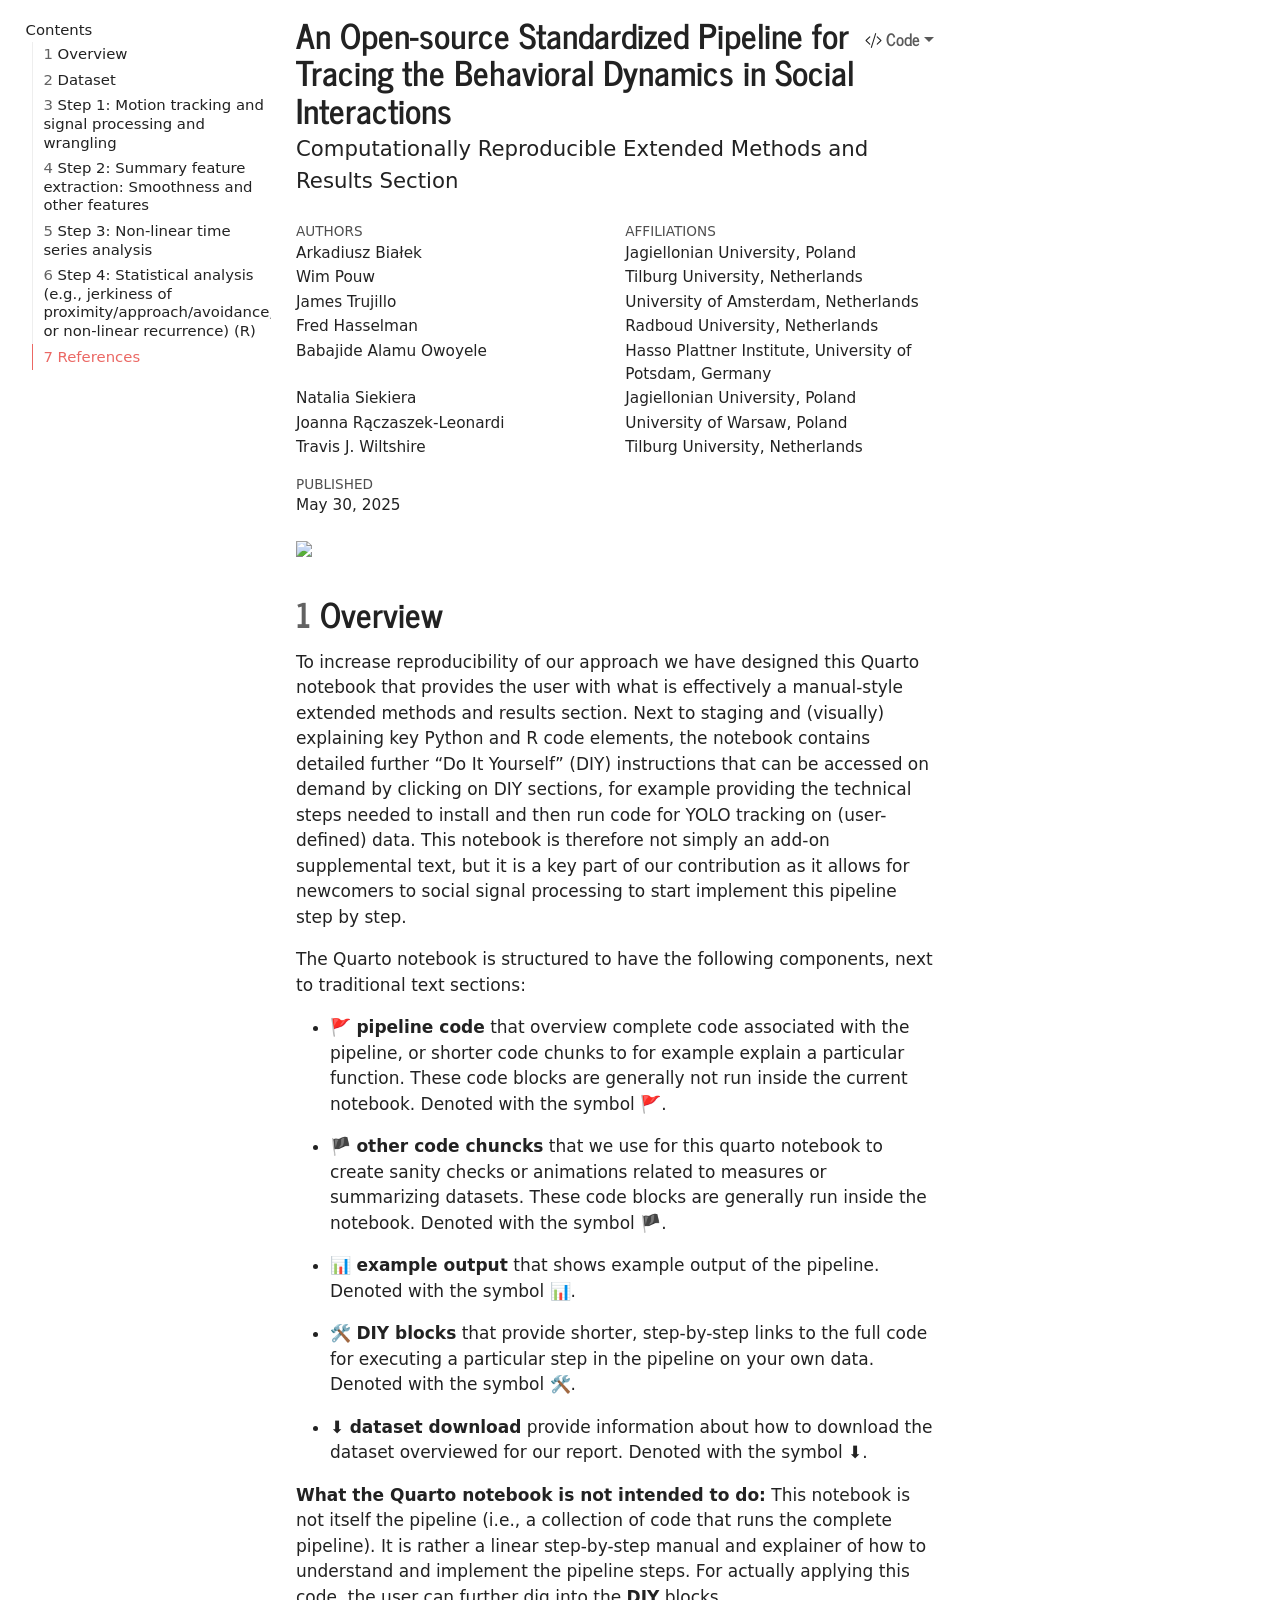
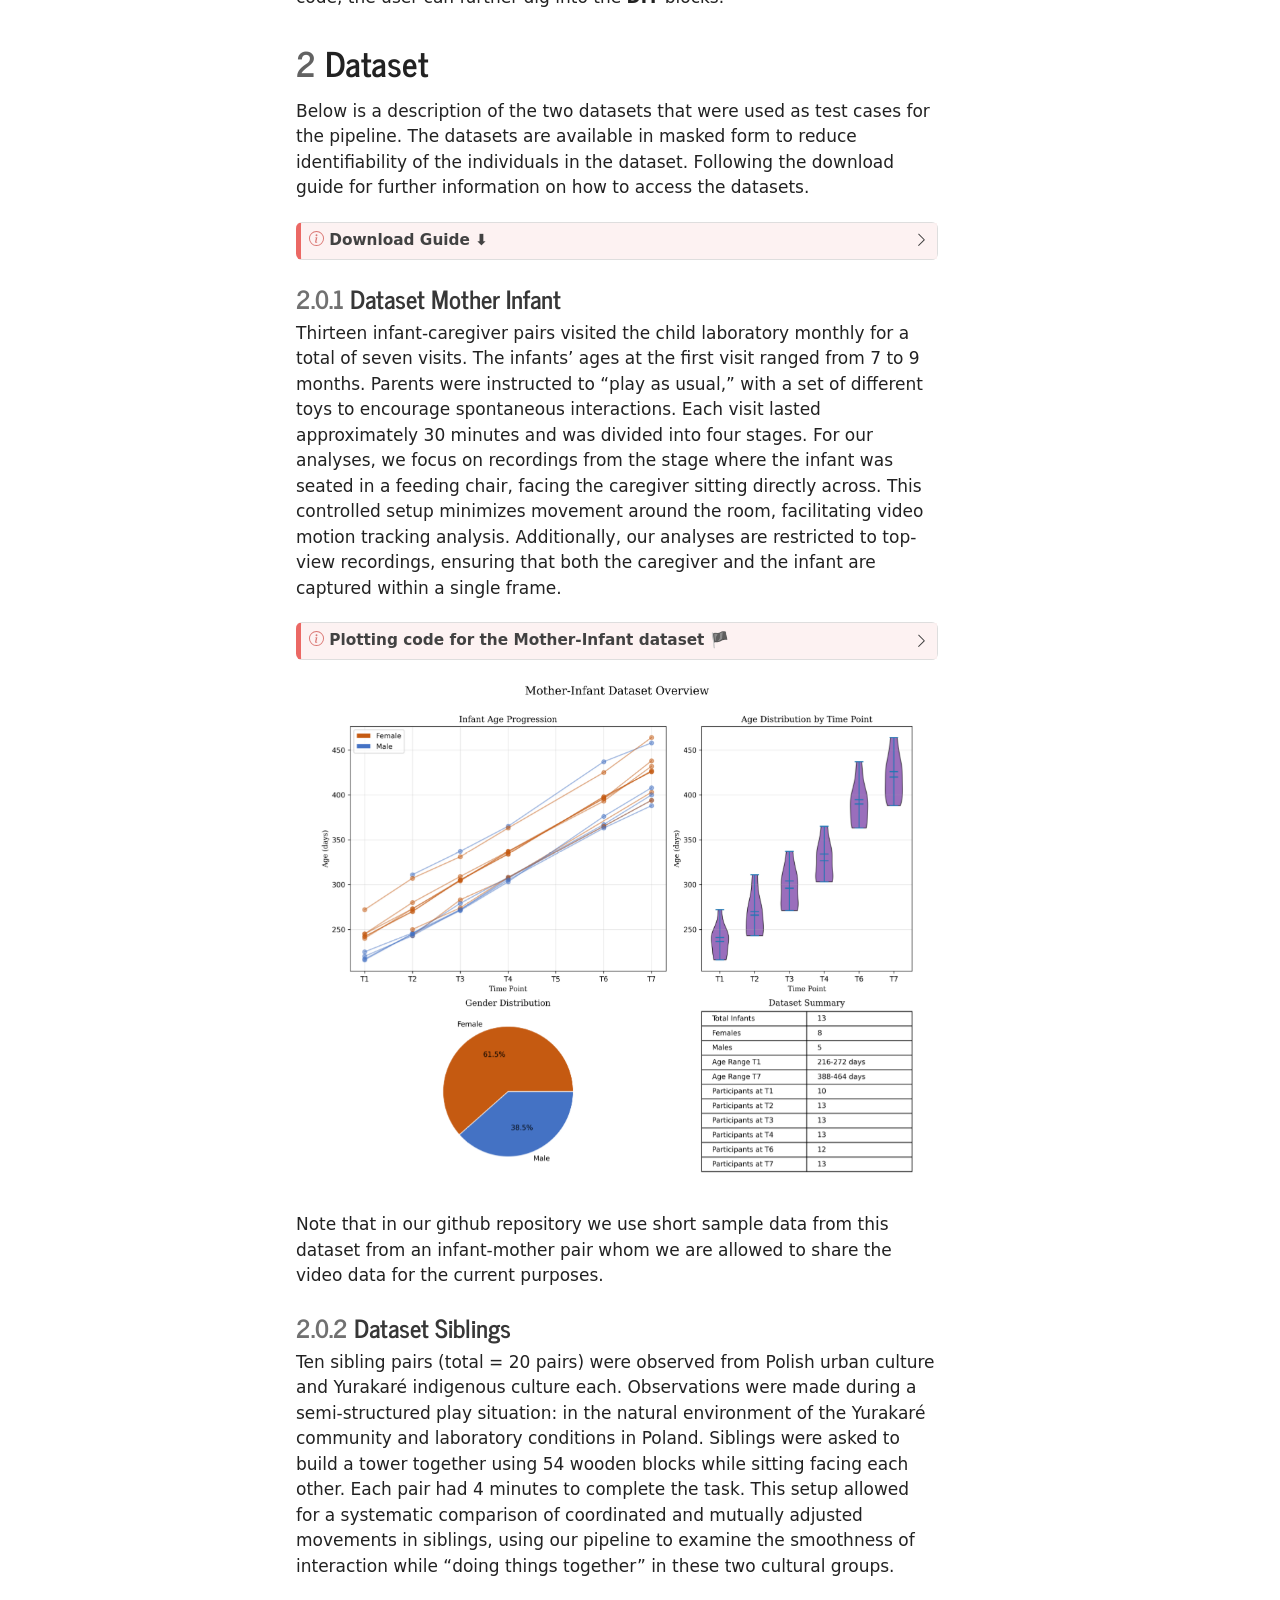
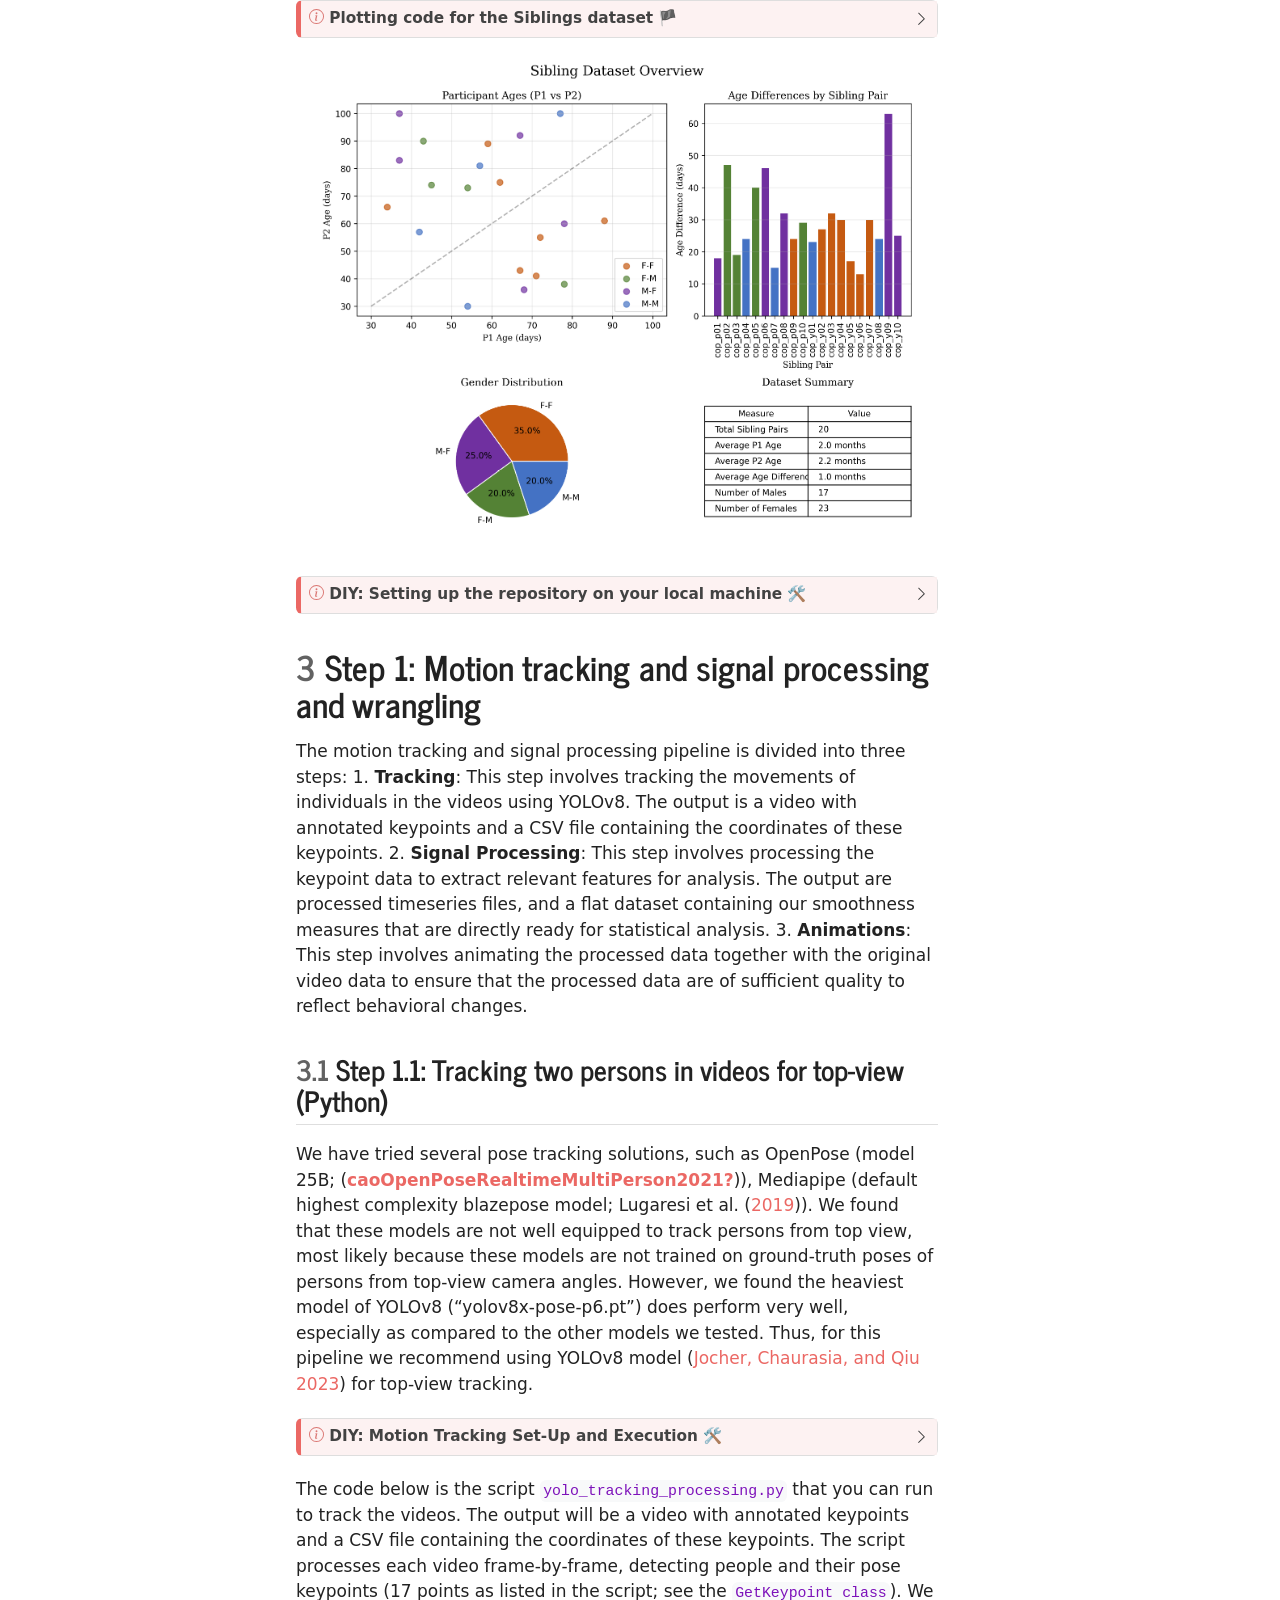
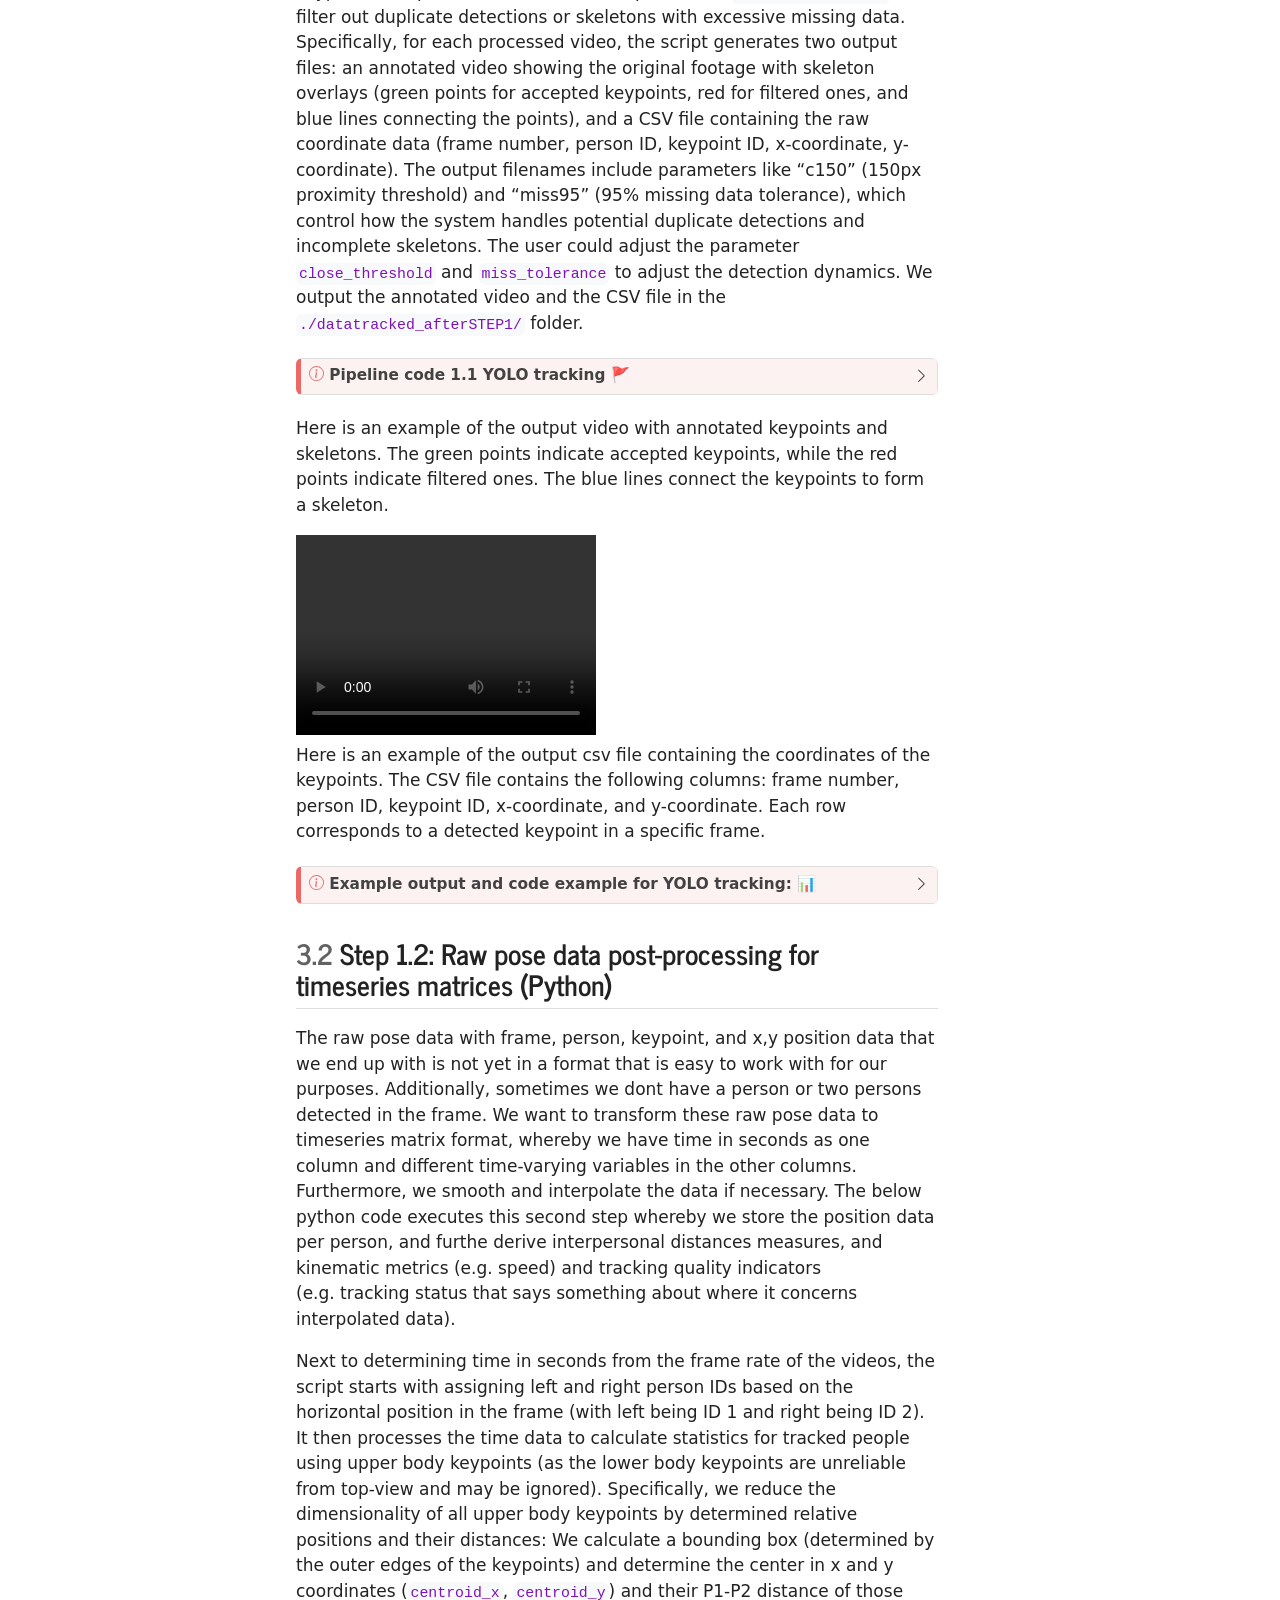
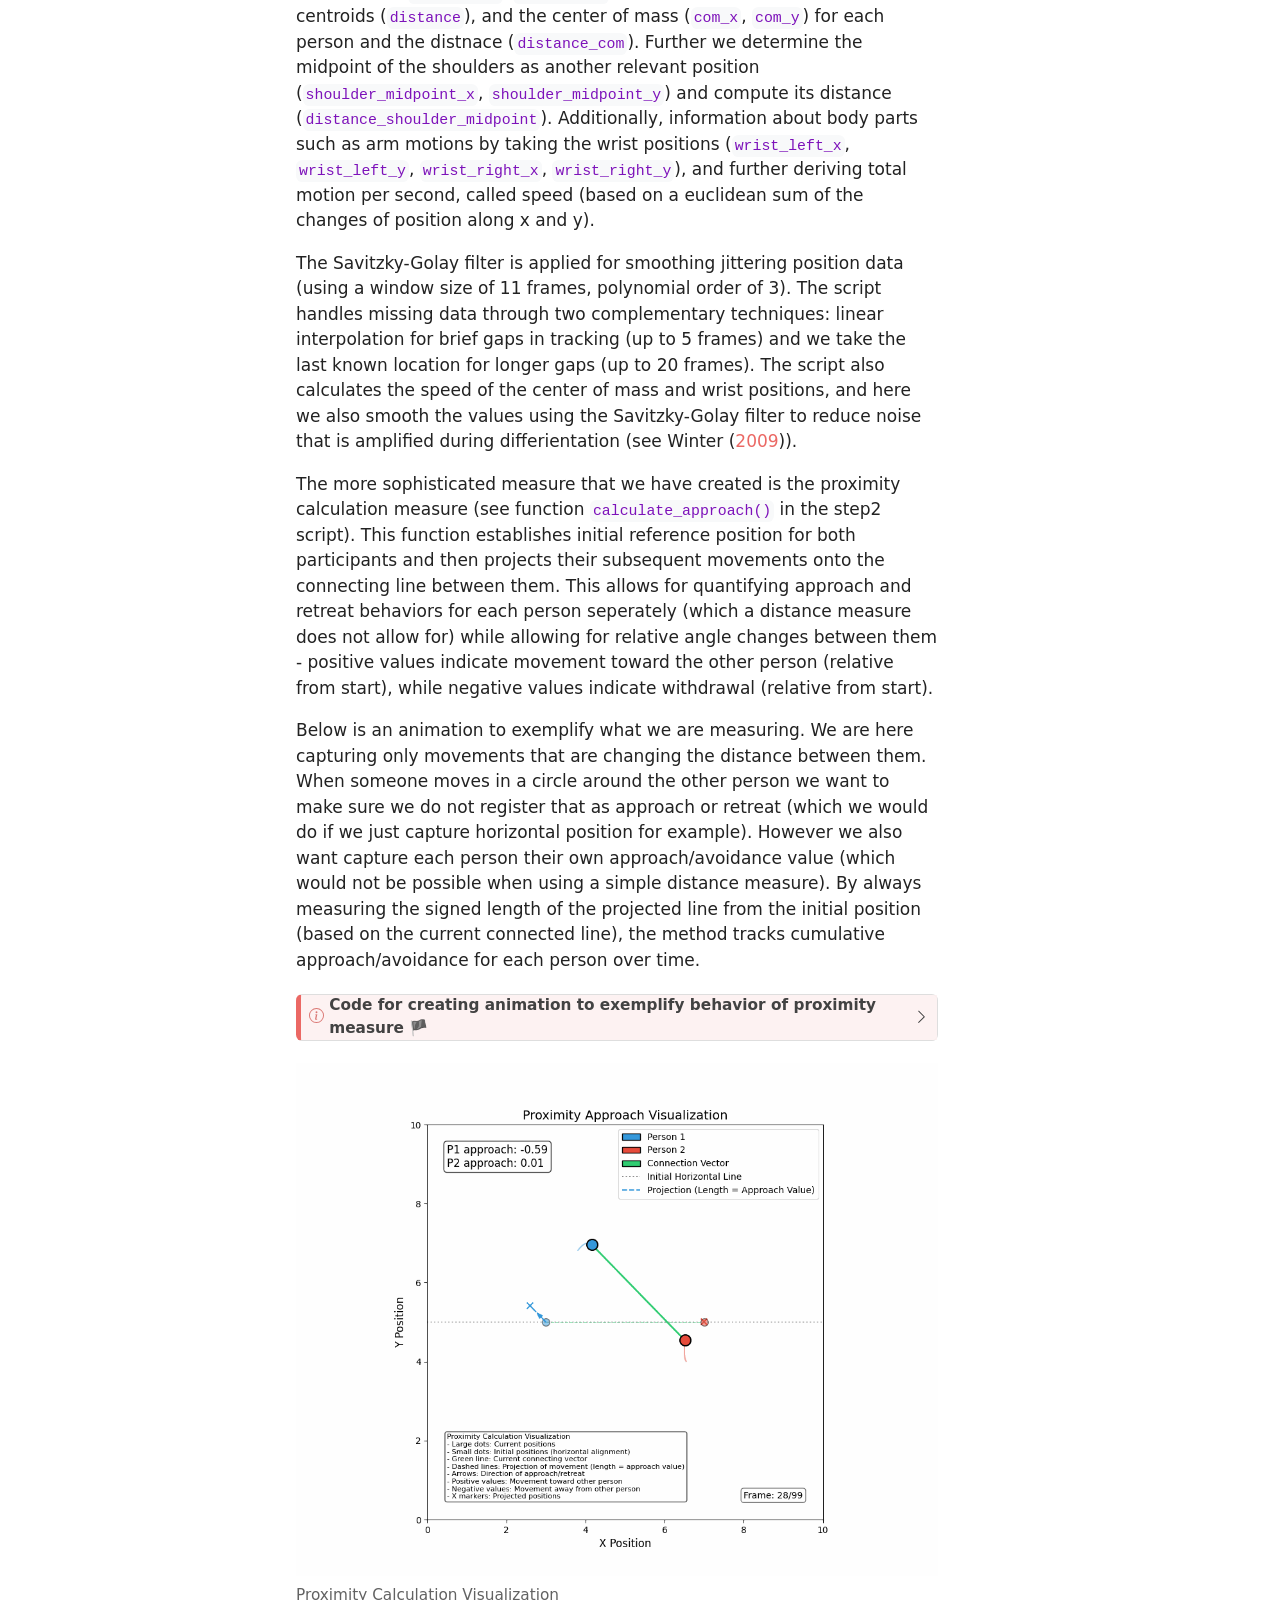
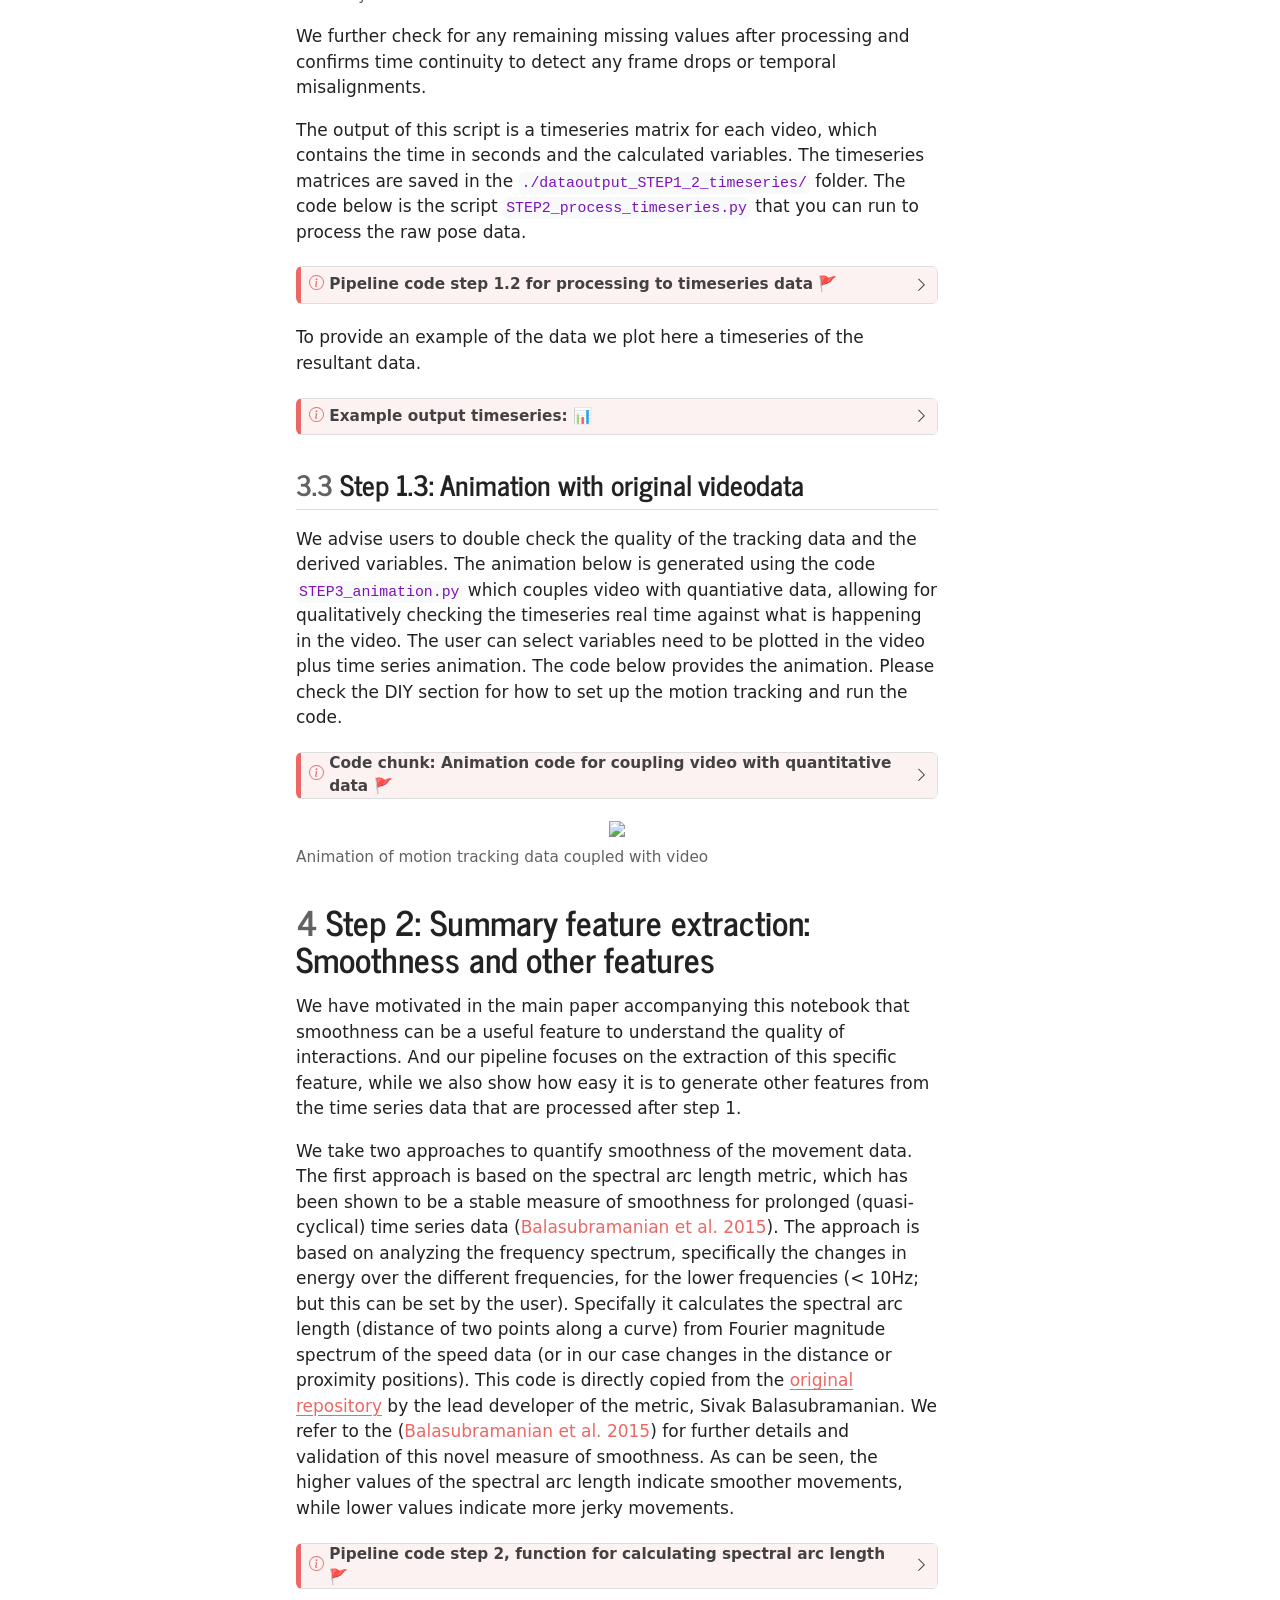
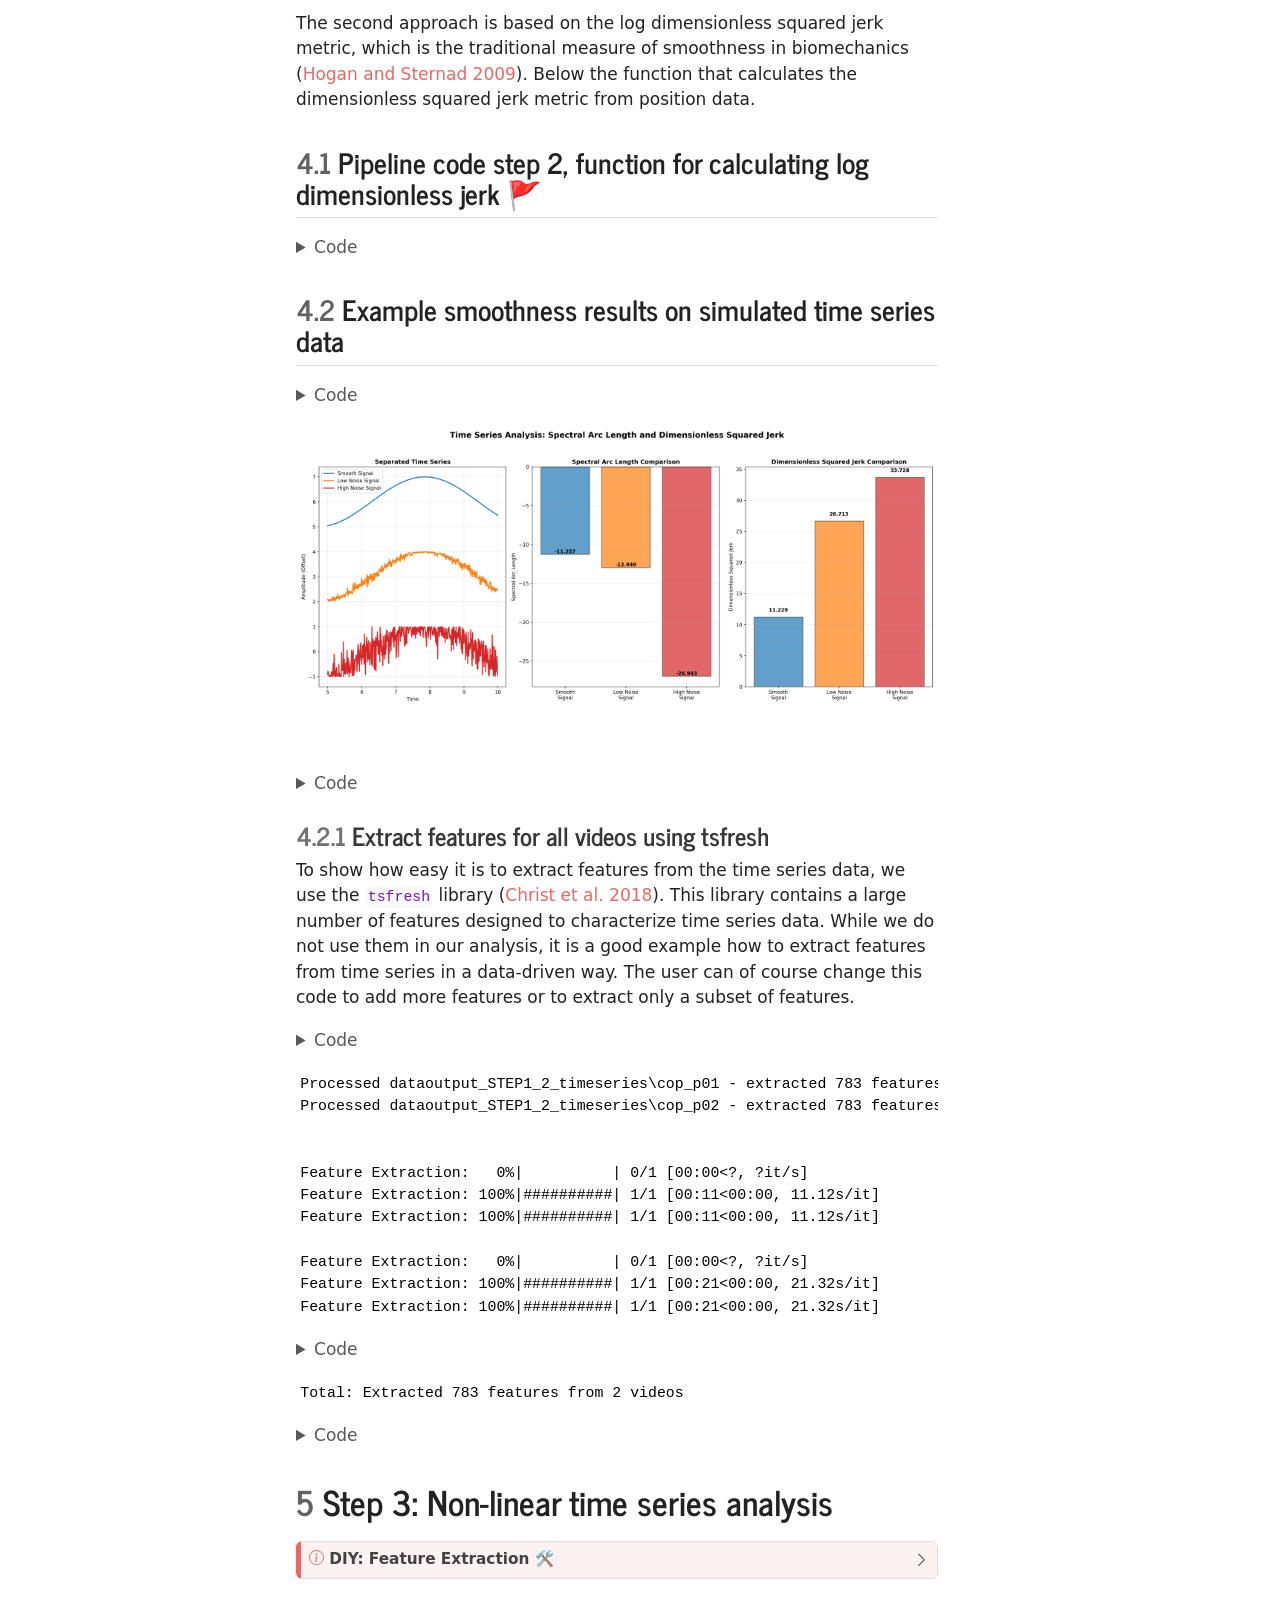
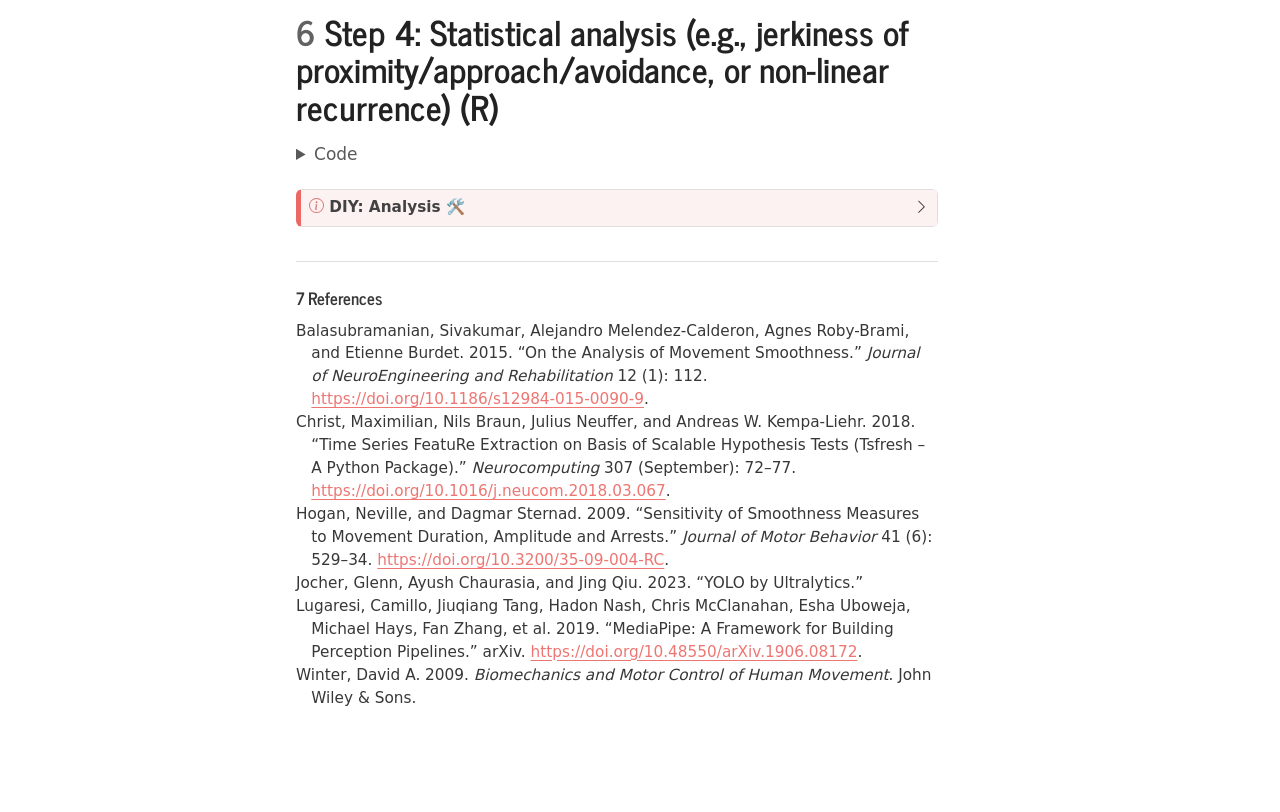
==== commit deace9f7: "updating" ====
--- a/docs/index.html
+++ b/docs/index.html
@@ -114,26 +114,21 @@
   <li><a href="#overview" id="toc-overview" class="nav-link active" data-scroll-target="#overview"><span class="header-section-number">1</span> Overview</a></li>
   <li><a href="#dataset" id="toc-dataset" class="nav-link" data-scroll-target="#dataset"><span class="header-section-number">2</span> Dataset</a>
   <ul class="collapse">
-  <li><a href="#dataset-mother-infant" id="toc-dataset-mother-infant" class="nav-link" data-scroll-target="#dataset-mother-infant"><span class="header-section-number">2.1.1</span> Dataset Mother Infant</a></li>
-  <li><a href="#dataset-siblings" id="toc-dataset-siblings" class="nav-link" data-scroll-target="#dataset-siblings"><span class="header-section-number">2.1.2</span> Dataset Siblings</a></li>
+  <li><a href="#dataset-mother-infant" id="toc-dataset-mother-infant" class="nav-link" data-scroll-target="#dataset-mother-infant"><span class="header-section-number">2.0.1</span> Dataset Mother Infant</a></li>
+  <li><a href="#dataset-siblings" id="toc-dataset-siblings" class="nav-link" data-scroll-target="#dataset-siblings"><span class="header-section-number">2.0.2</span> Dataset Siblings</a></li>
   </ul></li>
   <li><a href="#step-1-motion-tracking-and-signal-processing-and-wrangling" id="toc-step-1-motion-tracking-and-signal-processing-and-wrangling" class="nav-link" data-scroll-target="#step-1-motion-tracking-and-signal-processing-and-wrangling"><span class="header-section-number">3</span> Step 1: Motion tracking and signal processing and wrangling</a>
   <ul class="collapse">
-  <li><a href="#step-1.1-tracking-two-persons-in-videos-for-top-view-python" id="toc-step-1.1-tracking-two-persons-in-videos-for-top-view-python" class="nav-link" data-scroll-target="#step-1.1-tracking-two-persons-in-videos-for-top-view-python"><span class="header-section-number">3.1</span> Step 1.1: Tracking two persons in videos for top-view (Python)</a>
-  <ul class="collapse">
-  <li><a href="#step-3-run-the-python-script" id="toc-step-3-run-the-python-script" class="nav-link" data-scroll-target="#step-3-run-the-python-script"><span class="header-section-number">3.1.3</span> Step 3: Run the python script</a></li>
-  </ul></li>
+  <li><a href="#step-1.1-tracking-two-persons-in-videos-for-top-view-python" id="toc-step-1.1-tracking-two-persons-in-videos-for-top-view-python" class="nav-link" data-scroll-target="#step-1.1-tracking-two-persons-in-videos-for-top-view-python"><span class="header-section-number">3.1</span> Step 1.1: Tracking two persons in videos for top-view (Python)</a></li>
   <li><a href="#step-1.2-raw-pose-data-post-processing-for-timeseries-matrices-python" id="toc-step-1.2-raw-pose-data-post-processing-for-timeseries-matrices-python" class="nav-link" data-scroll-target="#step-1.2-raw-pose-data-post-processing-for-timeseries-matrices-python"><span class="header-section-number">3.2</span> Step 1.2: Raw pose data post-processing for timeseries matrices (Python)</a></li>
-  <li><a href="#step-1.3-animation-with-original-videodata" id="toc-step-1.3-animation-with-original-videodata" class="nav-link" data-scroll-target="#step-1.3-animation-with-original-videodata"><span class="header-section-number">3.3</span> Step 1.3: Animation with original videodata</a>
-  <ul class="collapse">
-  <li><a href="#output-animation-of-time-series" id="toc-output-animation-of-time-series" class="nav-link" data-scroll-target="#output-animation-of-time-series"><span class="header-section-number">3.3.1</span> Output animation of time series 📊</a></li>
-  </ul></li>
+  <li><a href="#step-1.3-animation-with-original-videodata" id="toc-step-1.3-animation-with-original-videodata" class="nav-link" data-scroll-target="#step-1.3-animation-with-original-videodata"><span class="header-section-number">3.3</span> Step 1.3: Animation with original videodata</a></li>
   </ul></li>
   <li><a href="#step-2-summary-feature-extraction-smoothness-and-other-features" id="toc-step-2-summary-feature-extraction-smoothness-and-other-features" class="nav-link" data-scroll-target="#step-2-summary-feature-extraction-smoothness-and-other-features"><span class="header-section-number">4</span> Step 2: Summary feature extraction: Smoothness and other features</a>
   <ul class="collapse">
-  <li><a href="#example-smoothness-results-on-simulated-time-series-data" id="toc-example-smoothness-results-on-simulated-time-series-data" class="nav-link" data-scroll-target="#example-smoothness-results-on-simulated-time-series-data"><span class="header-section-number">4.1</span> Example smoothness results on simulated time series data</a>
+  <li><a href="#pipeline-code-step-2-function-for-calculating-log-dimensionless-jerk" id="toc-pipeline-code-step-2-function-for-calculating-log-dimensionless-jerk" class="nav-link" data-scroll-target="#pipeline-code-step-2-function-for-calculating-log-dimensionless-jerk"><span class="header-section-number">4.1</span> Pipeline code step 2, function for calculating log dimensionless jerk 🚩</a></li>
+  <li><a href="#example-smoothness-results-on-simulated-time-series-data" id="toc-example-smoothness-results-on-simulated-time-series-data" class="nav-link" data-scroll-target="#example-smoothness-results-on-simulated-time-series-data"><span class="header-section-number">4.2</span> Example smoothness results on simulated time series data</a>
   <ul class="collapse">
-  <li><a href="#extract-features-for-all-videos-using-tsfresh" id="toc-extract-features-for-all-videos-using-tsfresh" class="nav-link" data-scroll-target="#extract-features-for-all-videos-using-tsfresh"><span class="header-section-number">4.1.1</span> Extract features for all videos using tsfresh</a></li>
+  <li><a href="#extract-features-for-all-videos-using-tsfresh" id="toc-extract-features-for-all-videos-using-tsfresh" class="nav-link" data-scroll-target="#extract-features-for-all-videos-using-tsfresh"><span class="header-section-number">4.2.1</span> Extract features for all videos using tsfresh</a></li>
   </ul></li>
   </ul></li>
   <li><a href="#step-3-non-linear-time-series-analysis" id="toc-step-3-non-linear-time-series-analysis" class="nav-link" data-scroll-target="#step-3-non-linear-time-series-analysis"><span class="header-section-number">5</span> Step 3: Non-linear time series analysis</a></li>
@@ -247,13 +242,13 @@
 <p>To increase reproducibility of our approach we have designed this Quarto notebook that provides the user with what is effectively a manual-style extended methods and results section. Next to staging and (visually) explaining key Python and R code elements, the notebook contains detailed further “Do It Yourself” (DIY) instructions that can be accessed on demand by clicking on DIY sections, for example providing the technical steps needed to install and then run code for YOLO tracking on (user-defined) data. This notebook is therefore not simply an add-on supplemental text, but it is a key part of our contribution as it allows for newcomers to social signal processing to start implement this pipeline step by step.</p>
 <p>The Quarto notebook is structured to have the following components, next to traditional text sections:</p>
 <ul>
-<li><p>🚩 <strong>pipeline code</strong> that overview complete code associated with the pipeline, or shorter code chunks to for example explain a particular function. Denoted with the symbol 🚩.</p></li>
-<li><p>🏴 <strong>other code chuncks</strong> that we use for this quarto notebook to create sanity checks or animations related to measures or summarizing datasets. Denoted with the symbol 🏴.</p></li>
+<li><p>🚩 <strong>pipeline code</strong> that overview complete code associated with the pipeline, or shorter code chunks to for example explain a particular function. These code blocks are generally not run inside the current notebook. Denoted with the symbol 🚩.</p></li>
+<li><p>🏴 <strong>other code chuncks</strong> that we use for this quarto notebook to create sanity checks or animations related to measures or summarizing datasets. These code blocks are generally run inside the notebook. Denoted with the symbol 🏴.</p></li>
 <li><p>📊 <strong>example output</strong> that shows example output of the pipeline. Denoted with the symbol 📊.</p></li>
 <li><p>🛠️ <strong>DIY blocks</strong> that provide shorter, step-by-step links to the full code for executing a particular step in the pipeline on your own data. Denoted with the symbol 🛠️.</p></li>
 <li><p>⬇️ <strong>dataset download</strong> provide information about how to download the dataset overviewed for our report. Denoted with the symbol ⬇️.</p></li>
 </ul>
-<p><strong>What the Quarto notebook is not intended to do:</strong> The notebook is not itself collection of code that runs the complete pipeline. It is not intended as replicating the pipeline. It is rather a linear step-by-step manual and explainer of how to understand and implement the pipeline steps. For actually applying this code, the user can further dig into the <strong>DIY</strong> blocks.</p>
+<p><strong>What the Quarto notebook is not intended to do:</strong> This notebook is not itself the pipeline (i.e., a collection of code that runs the complete pipeline). It is rather a linear step-by-step manual and explainer of how to understand and implement the pipeline steps. For actually applying this code, the user can further dig into the <strong>DIY</strong> blocks.</p>
 </section>
 <section id="dataset" class="level1" data-number="2">
 <h1 data-number="2"><span class="header-section-number">2</span> Dataset</h1>
@@ -272,20 +267,12 @@
 <div class="callout-body-container callout-body">
 <p>The masked data can be downloaded from the repository of Jagellonian University <a href="">here</a>. The unmasked data can be requested from the authors.</p>
 <p>Please note that the masked data is not the input of the pipeline. YOLO tracking would not work well on masked data as detailed information about the body is lost, and only represented as the motion tracking data that comes with it (and is present in the repository). Rather the masked data can be used to check for qualitative changes in the behavior of the inviduals, and can be used to create animations such as in step 1.3.</p>
-<section id="example-of-masked-data" class="level2" data-number="2.1">
-<h2 data-number="2.1" class="anchored" data-anchor-id="example-of-masked-data"><span class="header-section-number">2.1</span> Example of masked data</h2>
-<div class="quarto-figure quarto-figure-center">
-<figure class="figure">
-<p><img src="./images/masked_example.jpeg" class="img-fluid figure-img" width="600"></p>
-<figcaption>Example masking</figcaption>
-</figure>
-</div>
-</section>
-</div>
-</div>
-</div>
-<section id="dataset-mother-infant" class="level3" data-number="2.1.1">
-<h3 data-number="2.1.1" class="anchored" data-anchor-id="dataset-mother-infant"><span class="header-section-number">2.1.1</span> Dataset Mother Infant</h3>
+<p><strong>Example of masked videodata</strong> <img src="./images/masked_example.jpeg" class="img-fluid quarto-figure quarto-figure-center" width="600"></p>
+</div>
+</div>
+</div>
+<section id="dataset-mother-infant" class="level3" data-number="2.0.1">
+<h3 data-number="2.0.1" class="anchored" data-anchor-id="dataset-mother-infant"><span class="header-section-number">2.0.1</span> Dataset Mother Infant</h3>
 <p>Thirteen infant-caregiver pairs visited the child laboratory monthly for a total of seven visits. The infants’ ages at the first visit ranged from 7 to 9 months. Parents were instructed to “play as usual,” with a set of different toys to encourage spontaneous interactions. Each visit lasted approximately 30 minutes and was divided into four stages. For our analyses, we focus on recordings from the stage where the infant was seated in a feeding chair, facing the caregiver sitting directly across. This controlled setup minimizes movement around the room, facilitating video motion tracking analysis. Additionally, our analyses are restricted to top-view recordings, ensuring that both the caregiver and the infant are captured within a single frame.</p>
 <div class="callout callout-style-default callout-note callout-titled">
 <div class="callout-header d-flex align-content-center" data-bs-toggle="collapse" data-bs-target=".callout-2-contents" aria-controls="callout-2" aria-expanded="false" aria-label="Toggle callout">
@@ -482,8 +469,8 @@
 </div>
 <p>Note that in our github repository we use short sample data from this dataset from an infant-mother pair whom we are allowed to share the video data for the current purposes.</p>
 </section>
-<section id="dataset-siblings" class="level3" data-number="2.1.2">
-<h3 data-number="2.1.2" class="anchored" data-anchor-id="dataset-siblings"><span class="header-section-number">2.1.2</span> Dataset Siblings</h3>
+<section id="dataset-siblings" class="level3" data-number="2.0.2">
+<h3 data-number="2.0.2" class="anchored" data-anchor-id="dataset-siblings"><span class="header-section-number">2.0.2</span> Dataset Siblings</h3>
 <p>Ten sibling pairs (total = 20 pairs) were observed from Polish urban culture and Yurakaré indigenous culture each. Observations were made during a semi-structured play situation: in the natural environment of the Yurakaré community and laboratory conditions in Poland. Siblings were asked to build a tower together using 54 wooden blocks while sitting facing each other. Each pair had 4 minutes to complete the task. This setup allowed for a systematic comparison of coordinated and mutually adjusted movements in siblings, using our pipeline to examine the smoothness of interaction while “doing things together” in these two cultural groups.</p>
 <div class="callout callout-style-default callout-note callout-titled">
 <div class="callout-header d-flex align-content-center" data-bs-toggle="collapse" data-bs-target=".callout-3-contents" aria-controls="callout-3" aria-expanded="false" aria-label="Toggle callout">
@@ -625,8 +612,8 @@
 <div class="callout-btn-toggle d-inline-block border-0 py-1 ps-1 pe-0 float-end"><i class="callout-toggle"></i></div>
 </div>
 <div id="callout-4" class="callout-4-contents callout-collapse collapse">
-<section id="step-0-github-repo" class="level3 callout-body-container callout-body" data-number="2.1.3">
-<h3 data-number="2.1.3" class="anchored" data-anchor-id="step-0-github-repo"><span class="header-section-number">2.1.3</span> Step 0: Github repo</h3>
+<section id="step-0-github-repo" class="level3 callout-body-container callout-body" data-number="2.0.3">
+<h3 data-number="2.0.3" class="anchored" data-anchor-id="step-0-github-repo"><span class="header-section-number">2.0.3</span> Step 0: Github repo</h3>
 <p>You should first clone the repository <a href="https://github.com/WimPouw/InterPerDynPipeline">InterPerDynPipeline</a> and move to the root directory. The step 1 code for tracking is in the <code>./code_STEP1_posetrackingprocessing/</code> folder. In this folder you will find the Python script <code>yolo_tracking_processing.py</code>. To check whether you have the correct script you can compare against the code chunk provided below.</p>
 <p>First install git if you do not have it installed yet. You can find instructions on how to install git <a href="https://git-scm.com/book/en/v2/Getting-Started-Installing-Git">here</a>.</p>
 <p>Then you can clone the repository using the following commands in your (anaconda) terminal:</p>
@@ -639,10 +626,10 @@
 </section>
 <section id="step-1-motion-tracking-and-signal-processing-and-wrangling" class="level1" data-number="3">
 <h1 data-number="3"><span class="header-section-number">3</span> Step 1: Motion tracking and signal processing and wrangling</h1>
-<p>The motion tracking and signal processing pipeline is divided into two main steps: 1. <strong>Tracking</strong>: This step involves tracking the movements of individuals in the videos using a pose estimation model. The output is a video with annotated keypoints and a CSV file containing the coordinates of these keypoints. 2. <strong>Signal Processing</strong>: This step involves processing the keypoint data to extract relevant features for analysis. The output are processed timeseries files, and a flat dataset containing our smoothness measures that are directly ready for statistical analysis.</p>
+<p>The motion tracking and signal processing pipeline is divided into three steps: 1. <strong>Tracking</strong>: This step involves tracking the movements of individuals in the videos using YOLOv8. The output is a video with annotated keypoints and a CSV file containing the coordinates of these keypoints. 2. <strong>Signal Processing</strong>: This step involves processing the keypoint data to extract relevant features for analysis. The output are processed timeseries files, and a flat dataset containing our smoothness measures that are directly ready for statistical analysis. 3. <strong>Animations</strong>: This step involves animating the processed data together with the original video data to ensure that the processed data are of sufficient quality to reflect behavioral changes.</p>
 <section id="step-1.1-tracking-two-persons-in-videos-for-top-view-python" class="level2" data-number="3.1">
 <h2 data-number="3.1" class="anchored" data-anchor-id="step-1.1-tracking-two-persons-in-videos-for-top-view-python"><span class="header-section-number">3.1</span> Step 1.1: Tracking two persons in videos for top-view (Python)</h2>
-<p>We have tried several pose tracking solutions, such as OpenPose (model 25B; <span class="citation" data-cites="caoOpenPoseRealtimeMultiPerson2021">Cao et al. (<a href="#ref-caoOpenPoseRealtimeMultiPerson2021" role="doc-biblioref">2021</a>)</span>), Mediapipe (default highest complexity blazepose model; <span class="citation" data-cites="lugaresiMediaPipeFrameworkBuilding2019">Lugaresi et al. (<a href="#ref-lugaresiMediaPipeFrameworkBuilding2019" role="doc-biblioref">2019</a>)</span>) and we found that these models are not well equipped to track persons from top view, most likely because these models are not trained on ground-truth poses of persons from top-view camera angles. However, we found the heaviest model of yolo v8 (“yolov8x-pose-p6.pt”) does perform very well, especially as compared to the other models we tested. Thus, for this pipeline we recommend using YOLOv8 model for top-view tracking.</p>
+<p>We have tried several pose tracking solutions, such as OpenPose (model 25B; <span class="citation" data-cites="caoOpenPoseRealtimeMultiPerson2021">(<a href="#ref-caoOpenPoseRealtimeMultiPerson2021" role="doc-biblioref"><strong>caoOpenPoseRealtimeMultiPerson2021?</strong></a>)</span>), Mediapipe (default highest complexity blazepose model; <span class="citation" data-cites="lugaresiMediaPipeFrameworkBuilding2019">Lugaresi et al. (<a href="#ref-lugaresiMediaPipeFrameworkBuilding2019" role="doc-biblioref">2019</a>)</span>). We found that these models are not well equipped to track persons from top view, most likely because these models are not trained on ground-truth poses of persons from top-view camera angles. However, we found the heaviest model of YOLOv8 (“yolov8x-pose-p6.pt”) does perform very well, especially as compared to the other models we tested. Thus, for this pipeline we recommend using YOLOv8 model <span class="citation" data-cites="jocherYOLOUltralytics2023">(<a href="#ref-jocherYOLOUltralytics2023" role="doc-biblioref">Jocher, Chaurasia, and Qiu 2023</a>)</span> for top-view tracking.</p>
 <div class="callout callout-style-default callout-note callout-titled">
 <div class="callout-header d-flex align-content-center" data-bs-toggle="collapse" data-bs-target=".callout-5-contents" aria-controls="callout-5" aria-expanded="false" aria-label="Toggle callout">
 <div class="callout-icon-container">
@@ -666,18 +653,30 @@
 <p>In the current GitHub repo we have a light-weight model <code>yolov8n-pose.pt</code> (~6.5MB) for immediate testing of the code. However, this model is not as accurate as the heaviest model.</p>
 <p>We should download the heaviest model (<code>yolov8x-pose-p6.pt</code>) and save it to the <code>./code_STEP1_posetrackingprocessing/model/</code> directory:<br>
 https://github.com/ultralytics/assets/releases/download/v8.1.0/yolov8x-pose-p6.pt</p>
-<p><strong>Note</strong>: If you’re running the heavyweight model, you will need GPU support for this to run in a reasonable time. The lightweight model can run on CPU.</p>
+<p><strong>Note</strong> that if you’re running the heavyweight model, you will need GPU support for this to run in a reasonable time (we processed our data on a NVIDIA GeForce RTX 4090 GPU). The lightweight model can run on CPU.</p>
 </section>
-</div>
-</div>
-</div>
 <section id="step-3-run-the-python-script" class="level3" data-number="3.1.3">
 <h3 data-number="3.1.3" class="anchored" data-anchor-id="step-3-run-the-python-script"><span class="header-section-number">3.1.3</span> Step 3: Run the python script</h3>
 <p>Assuming you have videos in your data folder (<code>./data_raw/</code>) and you have a <code>.pt</code> model in the model folder, you can run the script using the following command:</p>
 <div class="sourceCode" id="cb5"><pre class="sourceCode bash code-with-copy"><code class="sourceCode bash"><span id="cb5-1"><a href="#cb5-1" aria-hidden="true" tabindex="-1"></a><span class="bu">cd</span> <span class="pp">[</span><span class="ss">yourspecificrootadress</span><span class="pp">]</span>/code_STEP1_posetrackingprocessing/</span>
 <span id="cb5-2"><a href="#cb5-2" aria-hidden="true" tabindex="-1"></a><span class="ex">python</span> yolo_tracking_processing.py</span></code><button title="Copy to Clipboard" class="code-copy-button"><i class="bi"></i></button></pre></div>
-<p>:::</p>
+</section>
+</div>
+</div>
+</div>
 <p>The code below is the script <code>yolo_tracking_processing.py</code> that you can run to track the videos. The output will be a video with annotated keypoints and a CSV file containing the coordinates of these keypoints. The script processes each video frame-by-frame, detecting people and their pose keypoints (17 points as listed in the script; see the <code>GetKeypoint class</code>). We filter out duplicate detections or skeletons with excessive missing data. Specifically, for each processed video, the script generates two output files: an annotated video showing the original footage with skeleton overlays (green points for accepted keypoints, red for filtered ones, and blue lines connecting the points), and a CSV file containing the raw coordinate data (frame number, person ID, keypoint ID, x-coordinate, y-coordinate). The output filenames include parameters like “c150” (150px proximity threshold) and “miss95” (95% missing data tolerance), which control how the system handles potential duplicate detections and incomplete skeletons. The user could adjust the parameter <code>close_threshold</code> and <code>miss_tolerance</code> to adjust the detection dynamics. We output the annotated video and the CSV file in the <code>./datatracked_afterSTEP1/</code> folder.</p>
+<div class="callout callout-style-default callout-note callout-titled">
+<div class="callout-header d-flex align-content-center" data-bs-toggle="collapse" data-bs-target=".callout-6-contents" aria-controls="callout-6" aria-expanded="false" aria-label="Toggle callout">
+<div class="callout-icon-container">
+<i class="callout-icon"></i>
+</div>
+<div class="callout-title-container flex-fill">
+Pipeline code 1.1 YOLO tracking 🚩
+</div>
+<div class="callout-btn-toggle d-inline-block border-0 py-1 ps-1 pe-0 float-end"><i class="callout-toggle"></i></div>
+</div>
+<div id="callout-6" class="callout-6-contents callout-collapse collapse">
+<div class="callout-body-container callout-body">
 <div class="cell" data-code_folding="hide">
 <details class="code-fold">
 <summary>Code</summary>
@@ -886,6 +885,9 @@
 <span id="cb6-203"><a href="#cb6-203" aria-hidden="true" tabindex="-1"></a>    <span class="bu">print</span>(<span class="ss">f"Keypoints data saved as </span><span class="sc">{</span>csv_path<span class="sc">}</span><span class="ss">"</span>)</span></code><button title="Copy to Clipboard" class="code-copy-button"><i class="bi"></i></button></pre></div>
 </details>
 </div>
+</div>
+</div>
+</div>
 <p>Here is an example of the output video with annotated keypoints and skeletons. The green points indicate accepted keypoints, while the red points indicate filtered ones. The blue lines connect the keypoints to form a skeleton.</p>
 
 <video width="300" height="200" controls="">
@@ -894,7 +896,7 @@
 
 <p>Here is an example of the output csv file containing the coordinates of the keypoints. The CSV file contains the following columns: frame number, person ID, keypoint ID, x-coordinate, and y-coordinate. Each row corresponds to a detected keypoint in a specific frame.</p>
 <div class="callout callout-style-default callout-note callout-titled">
-<div class="callout-header d-flex align-content-center" data-bs-toggle="collapse" data-bs-target=".callout-6-contents" aria-controls="callout-6" aria-expanded="false" aria-label="Toggle callout">
+<div class="callout-header d-flex align-content-center" data-bs-toggle="collapse" data-bs-target=".callout-7-contents" aria-controls="callout-7" aria-expanded="false" aria-label="Toggle callout">
 <div class="callout-icon-container">
 <i class="callout-icon"></i>
 </div>
@@ -903,7 +905,7 @@
 </div>
 <div class="callout-btn-toggle d-inline-block border-0 py-1 ps-1 pe-0 float-end"><i class="callout-toggle"></i></div>
 </div>
-<div id="callout-6" class="callout-6-contents callout-collapse collapse">
+<div id="callout-7" class="callout-7-contents callout-collapse collapse">
 <div class="callout-body-container callout-body">
 <div class="cell">
 <details class="code-fold">
@@ -933,15 +935,26 @@
 </div>
 </div>
 </section>
-</section>
 <section id="step-1.2-raw-pose-data-post-processing-for-timeseries-matrices-python" class="level2" data-number="3.2">
 <h2 data-number="3.2" class="anchored" data-anchor-id="step-1.2-raw-pose-data-post-processing-for-timeseries-matrices-python"><span class="header-section-number">3.2</span> Step 1.2: Raw pose data post-processing for timeseries matrices (Python)</h2>
-<p>The raw pose data with frame, person, keypoint, and x,y position data that we end up with is not yet in a format that is easy to work with for our purposes. Additionally, sometimes we dont have a person or two persons detected in the frame. We want to transform these raw pose data to timeseries matrix format, whereby we have time in seconds as one column and different meaningful time-varying variables in the other columns. Furthermore, we will smooth and interpolate the data if necessary. The below python code executes this second step whereby we store the position data per person, and furthe derive interpersonal distances measures, and kinematic metrics (e.g.&nbsp;speed) and tracking quality indicators (e.g.&nbsp;tracking status that says something about where it concerns interpolated data).</p>
+<p>The raw pose data with frame, person, keypoint, and x,y position data that we end up with is not yet in a format that is easy to work with for our purposes. Additionally, sometimes we dont have a person or two persons detected in the frame. We want to transform these raw pose data to timeseries matrix format, whereby we have time in seconds as one column and different time-varying variables in the other columns. Furthermore, we smooth and interpolate the data if necessary. The below python code executes this second step whereby we store the position data per person, and furthe derive interpersonal distances measures, and kinematic metrics (e.g.&nbsp;speed) and tracking quality indicators (e.g.&nbsp;tracking status that says something about where it concerns interpolated data).</p>
 <p>Next to determining time in seconds from the frame rate of the videos, the script starts with assigning left and right person IDs based on the horizontal position in the frame (with left being ID 1 and right being ID 2). It then processes the time data to calculate statistics for tracked people using upper body keypoints (as the lower body keypoints are unreliable from top-view and may be ignored). Specifically, we reduce the dimensionality of all upper body keypoints by determined relative positions and their distances: We calculate a bounding box (determined by the outer edges of the keypoints) and determine the center in x and y coordinates (<code>centroid_x</code>, <code>centroid_y</code>) and their P1-P2 distance of those centroids (<code>distance</code>), and the center of mass (<code>com_x</code>, <code>com_y</code>) for each person and the distnace (<code>distance_com</code>). Further we determine the midpoint of the shoulders as another relevant position (<code>shoulder_midpoint_x</code>, <code>shoulder_midpoint_y</code>) and compute its distance (<code>distance_shoulder_midpoint</code>). Additionally, information about body parts such as arm motions by taking the wrist positions (<code>wrist_left_x</code>, <code>wrist_left_y</code>, <code>wrist_right_x</code>, <code>wrist_right_y</code>), and further deriving total motion per second, called speed (based on a euclidean sum of the changes of position along x and y).</p>
 <p>The Savitzky-Golay filter is applied for smoothing jittering position data (using a window size of 11 frames, polynomial order of 3). The script handles missing data through two complementary techniques: linear interpolation for brief gaps in tracking (up to 5 frames) and we take the last known location for longer gaps (up to 20 frames). The script also calculates the speed of the center of mass and wrist positions, and here we also smooth the values using the Savitzky-Golay filter to reduce noise that is amplified during differientation (see <span class="citation" data-cites="winterBiomechanicsMotorControl2009">Winter (<a href="#ref-winterBiomechanicsMotorControl2009" role="doc-biblioref">2009</a>)</span>).</p>
 <p>The more sophisticated measure that we have created is the proximity calculation measure (see function <code>calculate_approach()</code> in the step2 script). This function establishes initial reference position for both participants and then projects their subsequent movements onto the connecting line between them. This allows for quantifying approach and retreat behaviors for each person seperately (which a distance measure does not allow for) while allowing for relative angle changes between them - positive values indicate movement toward the other person (relative from start), while negative values indicate withdrawal (relative from start).</p>
-<p>Below is an animation to what we are measuring. We are here capturing only movements that are changing the distance between them. When someone moves in a circle around the other person we want to make sure we do not register that as approach or retreat (which we would do if we just capture horizontal position for example). However we also want capture each person their own approach/avoidance value (which would not be possible when using a simple distance measure). By always measuring the signed length of the projected line from the initial position (based on the current connected line), the method tracks cumulative approach/avoidance for each person over time.</p>
-<div class="cell" data-code_folding="hide">
+<p>Below is an animation to exemplify what we are measuring. We are here capturing only movements that are changing the distance between them. When someone moves in a circle around the other person we want to make sure we do not register that as approach or retreat (which we would do if we just capture horizontal position for example). However we also want capture each person their own approach/avoidance value (which would not be possible when using a simple distance measure). By always measuring the signed length of the projected line from the initial position (based on the current connected line), the method tracks cumulative approach/avoidance for each person over time.</p>
+<div class="callout callout-style-default callout-note callout-titled">
+<div class="callout-header d-flex align-content-center" data-bs-toggle="collapse" data-bs-target=".callout-8-contents" aria-controls="callout-8" aria-expanded="false" aria-label="Toggle callout">
+<div class="callout-icon-container">
+<i class="callout-icon"></i>
+</div>
+<div class="callout-title-container flex-fill">
+Code for creating animation to exemplify behavior of proximity measure 🏴
+</div>
+<div class="callout-btn-toggle d-inline-block border-0 py-1 ps-1 pe-0 float-end"><i class="callout-toggle"></i></div>
+</div>
+<div id="callout-8" class="callout-8-contents callout-collapse collapse">
+<div class="callout-body-container callout-body">
+<div class="cell">
 <details class="code-fold">
 <summary>Code</summary>
 <div class="sourceCode cell-code" id="cb9"><pre class="sourceCode python code-with-copy"><code class="sourceCode python"><span id="cb9-1"><a href="#cb9-1" aria-hidden="true" tabindex="-1"></a><span class="im">import</span> numpy <span class="im">as</span> np</span>
@@ -1295,6 +1308,9 @@
 GIF created successfully in the 'images/proximity_visualization' folder.</code></pre>
 </div>
 </div>
+</div>
+</div>
+</div>
 <div class="quarto-figure quarto-figure-center">
 <figure class="figure">
 <p><img src="./images/proximity_visualization/proximity_calculation.gif" class="img-fluid figure-img"></p>
@@ -1303,6 +1319,18 @@
 </div>
 <p>We further check for any remaining missing values after processing and confirms time continuity to detect any frame drops or temporal misalignments.</p>
 <p>The output of this script is a timeseries matrix for each video, which contains the time in seconds and the calculated variables. The timeseries matrices are saved in the <code>./dataoutput_STEP1_2_timeseries/</code> folder. The code below is the script <code>STEP2_process_timeseries.py</code> that you can run to process the raw pose data.</p>
+<div class="callout callout-style-default callout-note callout-titled">
+<div class="callout-header d-flex align-content-center" data-bs-toggle="collapse" data-bs-target=".callout-9-contents" aria-controls="callout-9" aria-expanded="false" aria-label="Toggle callout">
+<div class="callout-icon-container">
+<i class="callout-icon"></i>
+</div>
+<div class="callout-title-container flex-fill">
+Pipeline code step 1.2 for processing to timeseries data 🚩
+</div>
+<div class="callout-btn-toggle d-inline-block border-0 py-1 ps-1 pe-0 float-end"><i class="callout-toggle"></i></div>
+</div>
+<div id="callout-9" class="callout-9-contents callout-collapse collapse">
+<div class="callout-body-container callout-body">
 <div class="cell" data-code_folding="hide">
 <details class="code-fold">
 <summary>Code</summary>
@@ -1702,13 +1730,57 @@
 <span id="cb11-394"><a href="#cb11-394" aria-hidden="true" tabindex="-1"></a>    main()</span></code><button title="Copy to Clipboard" class="code-copy-button"><i class="bi"></i></button></pre></div>
 </details>
 </div>
+</div>
+</div>
+</div>
 <p>To provide an example of the data we plot here a timeseries of the resultant data.</p>
+<div class="callout callout-style-default callout-note callout-titled">
+<div class="callout-header d-flex align-content-center" data-bs-toggle="collapse" data-bs-target=".callout-10-contents" aria-controls="callout-10" aria-expanded="false" aria-label="Toggle callout">
+<div class="callout-icon-container">
+<i class="callout-icon"></i>
+</div>
+<div class="callout-title-container flex-fill">
+Example output timeseries: 📊
+</div>
+<div class="callout-btn-toggle d-inline-block border-0 py-1 ps-1 pe-0 float-end"><i class="callout-toggle"></i></div>
+</div>
+<div id="callout-10" class="callout-10-contents callout-collapse collapse">
+<div class="callout-body-container callout-body">
+<div class="cell">
+<details class="code-fold">
+<summary>Code</summary>
+<div class="sourceCode cell-code" id="cb12"><pre class="sourceCode python code-with-copy"><code class="sourceCode python"><span id="cb12-1"><a href="#cb12-1" aria-hidden="true" tabindex="-1"></a><span class="im">import</span> pandas <span class="im">as</span> pd</span>
+<span id="cb12-2"><a href="#cb12-2" aria-hidden="true" tabindex="-1"></a><span class="im">import</span> glob <span class="im">as</span> glob</span>
+<span id="cb12-3"><a href="#cb12-3" aria-hidden="true" tabindex="-1"></a><span class="im">import</span> os</span>
+<span id="cb12-4"><a href="#cb12-4" aria-hidden="true" tabindex="-1"></a></span>
+<span id="cb12-5"><a href="#cb12-5" aria-hidden="true" tabindex="-1"></a>folderstep1output <span class="op">=</span> <span class="st">"./dataoutput_STEP1_2_timeseries/"</span></span>
+<span id="cb12-6"><a href="#cb12-6" aria-hidden="true" tabindex="-1"></a><span class="co"># Load the CSV file</span></span>
+<span id="cb12-7"><a href="#cb12-7" aria-hidden="true" tabindex="-1"></a>csv_file <span class="op">=</span> glob.glob(os.path.join(folderstep1output <span class="op">+</span> <span class="st">"*.csv"</span>))[<span class="dv">0</span>]</span>
+<span id="cb12-8"><a href="#cb12-8" aria-hidden="true" tabindex="-1"></a>df <span class="op">=</span> pd.read_csv(csv_file)</span>
+<span id="cb12-9"><a href="#cb12-9" aria-hidden="true" tabindex="-1"></a></span>
+<span id="cb12-10"><a href="#cb12-10" aria-hidden="true" tabindex="-1"></a><span class="co"># Display the first few rows of the DataFrame</span></span>
+<span id="cb12-11"><a href="#cb12-11" aria-hidden="true" tabindex="-1"></a><span class="bu">print</span>(df.head())</span></code><button title="Copy to Clipboard" class="code-copy-button"><i class="bi"></i></button></pre></div>
+</details>
+<div class="cell-output cell-output-stdout">
+<pre><code>       time  x_min  ...  p1_com_approach_pos  p2_com_approach_pos
+0  0.000000    0.0  ...            -4.443445            14.947667
+1  0.033333    0.0  ...             3.155868            -8.830902
+2  0.066667    0.0  ...             5.291834           -14.177377
+3  0.100000    0.0  ...             3.769819            -7.269521
+4  0.133333    0.0  ...             0.395189             5.714900
+
+[5 rows x 45 columns]</code></pre>
+</div>
+</div>
+</div>
+</div>
+</div>
 </section>
 <section id="step-1.3-animation-with-original-videodata" class="level2" data-number="3.3">
 <h2 data-number="3.3" class="anchored" data-anchor-id="step-1.3-animation-with-original-videodata"><span class="header-section-number">3.3</span> Step 1.3: Animation with original videodata</h2>
 <p>We advise users to double check the quality of the tracking data and the derived variables. The animation below is generated using the code <code>STEP3_animation.py</code> which couples video with quantiative data, allowing for qualitatively checking the timeseries real time against what is happening in the video. The user can select variables need to be plotted in the video plus time series animation. The code below provides the animation. Please check the DIY section for how to set up the motion tracking and run the code.</p>
 <div class="callout callout-style-default callout-note callout-titled">
-<div class="callout-header d-flex align-content-center" data-bs-toggle="collapse" data-bs-target=".callout-7-contents" aria-controls="callout-7" aria-expanded="false" aria-label="Toggle callout">
+<div class="callout-header d-flex align-content-center" data-bs-toggle="collapse" data-bs-target=".callout-11-contents" aria-controls="callout-11" aria-expanded="false" aria-label="Toggle callout">
 <div class="callout-icon-container">
 <i class="callout-icon"></i>
 </div>
@@ -1717,662 +1789,667 @@
 </div>
 <div class="callout-btn-toggle d-inline-block border-0 py-1 ps-1 pe-0 float-end"><i class="callout-toggle"></i></div>
 </div>
-<div id="callout-7" class="callout-7-contents callout-collapse collapse">
+<div id="callout-11" class="callout-11-contents callout-collapse collapse">
 <div class="callout-body-container callout-body">
 <div class="cell" data-code_folding="hide">
 <details class="code-fold">
 <summary>Code</summary>
-<div class="sourceCode cell-code" id="cb12"><pre class="sourceCode python code-with-copy"><code class="sourceCode python"><span id="cb12-1"><a href="#cb12-1" aria-hidden="true" tabindex="-1"></a><span class="im">import</span> pandas <span class="im">as</span> pd</span>
-<span id="cb12-2"><a href="#cb12-2" aria-hidden="true" tabindex="-1"></a><span class="im">import</span> numpy <span class="im">as</span> np</span>
-<span id="cb12-3"><a href="#cb12-3" aria-hidden="true" tabindex="-1"></a><span class="im">import</span> glob</span>
-<span id="cb12-4"><a href="#cb12-4" aria-hidden="true" tabindex="-1"></a><span class="im">import</span> os</span>
-<span id="cb12-5"><a href="#cb12-5" aria-hidden="true" tabindex="-1"></a><span class="im">import</span> cv2</span>
-<span id="cb12-6"><a href="#cb12-6" aria-hidden="true" tabindex="-1"></a><span class="im">import</span> math</span>
-<span id="cb12-7"><a href="#cb12-7" aria-hidden="true" tabindex="-1"></a><span class="im">from</span> bisect <span class="im">import</span> bisect_left</span>
-<span id="cb12-8"><a href="#cb12-8" aria-hidden="true" tabindex="-1"></a><span class="im">from</span> scipy.signal <span class="im">import</span> savgol_filter</span>
-<span id="cb12-9"><a href="#cb12-9" aria-hidden="true" tabindex="-1"></a><span class="im">import</span> matplotlib.pyplot <span class="im">as</span> plt</span>
-<span id="cb12-10"><a href="#cb12-10" aria-hidden="true" tabindex="-1"></a><span class="im">import</span> seaborn <span class="im">as</span> sns</span>
-<span id="cb12-11"><a href="#cb12-11" aria-hidden="true" tabindex="-1"></a><span class="im">import</span> tqdm</span>
-<span id="cb12-12"><a href="#cb12-12" aria-hidden="true" tabindex="-1"></a><span class="im">import</span> tempfile</span>
-<span id="cb12-13"><a href="#cb12-13" aria-hidden="true" tabindex="-1"></a><span class="im">from</span> moviepy <span class="im">import</span> VideoFileClip</span>
-<span id="cb12-14"><a href="#cb12-14" aria-hidden="true" tabindex="-1"></a></span>
-<span id="cb12-15"><a href="#cb12-15" aria-hidden="true" tabindex="-1"></a><span class="co"># Path Definitions</span></span>
-<span id="cb12-16"><a href="#cb12-16" aria-hidden="true" tabindex="-1"></a>INPUT_LAYER1_PATH <span class="op">=</span> <span class="st">'../dataoutput_STEP1_2_timeseries/'</span>  <span class="co"># Input directory containing tracked keypoint data from STEP1</span></span>
-<span id="cb12-17"><a href="#cb12-17" aria-hidden="true" tabindex="-1"></a>VIDEO_PATH <span class="op">=</span> <span class="st">"../dataoutput_STEP1_1_rawposedata/"</span>                        <span class="co"># Raw video files directory</span></span>
-<span id="cb12-18"><a href="#cb12-18" aria-hidden="true" tabindex="-1"></a>OUTPUT_PATH <span class="op">=</span> <span class="st">'../dataoutput_STEP1_3_animations/'</span>     <span class="co"># Output directory for processed timeseries data</span></span>
-<span id="cb12-19"><a href="#cb12-19" aria-hidden="true" tabindex="-1"></a>targetvideo <span class="op">=</span> <span class="st">"*sample_annotated_layer1_c150_miss95.mp4"</span> <span class="co"># note that sample video must be set to True to process only a sample video</span></span>
-<span id="cb12-20"><a href="#cb12-20" aria-hidden="true" tabindex="-1"></a>SAMPLE_VIDEO <span class="op">=</span> <span class="va">True</span>  <span class="co"># Set to True to process only a sample video, False to process all videos</span></span>
-<span id="cb12-21"><a href="#cb12-21" aria-hidden="true" tabindex="-1"></a><span class="co"># Create output directory if it doesn't exist</span></span>
-<span id="cb12-22"><a href="#cb12-22" aria-hidden="true" tabindex="-1"></a>os.makedirs(OUTPUT_PATH, exist_ok<span class="op">=</span><span class="va">True</span>)</span>
-<span id="cb12-23"><a href="#cb12-23" aria-hidden="true" tabindex="-1"></a></span>
-<span id="cb12-24"><a href="#cb12-24" aria-hidden="true" tabindex="-1"></a><span class="co"># animate only sample video?</span></span>
-<span id="cb12-25"><a href="#cb12-25" aria-hidden="true" tabindex="-1"></a></span>
-<span id="cb12-26"><a href="#cb12-26" aria-hidden="true" tabindex="-1"></a><span class="cf">if</span> SAMPLE_VIDEO:</span>
-<span id="cb12-27"><a href="#cb12-27" aria-hidden="true" tabindex="-1"></a>    <span class="co"># For sample video, use a specific video file</span></span>
-<span id="cb12-28"><a href="#cb12-28" aria-hidden="true" tabindex="-1"></a>    allvidsnew <span class="op">=</span>  glob.glob(VIDEO_PATH <span class="op">+</span> <span class="st">"*"</span> <span class="op">+</span> targetvideo)</span>
-<span id="cb12-29"><a href="#cb12-29" aria-hidden="true" tabindex="-1"></a><span class="cf">else</span>:</span>
-<span id="cb12-30"><a href="#cb12-30" aria-hidden="true" tabindex="-1"></a>    allvidsnew <span class="op">=</span> glob.glob(VIDEO_PATH <span class="op">+</span> <span class="st">"*.mp4"</span>)</span>
-<span id="cb12-31"><a href="#cb12-31" aria-hidden="true" tabindex="-1"></a></span>
-<span id="cb12-32"><a href="#cb12-32" aria-hidden="true" tabindex="-1"></a><span class="bu">print</span>(<span class="ss">f"Found </span><span class="sc">{</span><span class="bu">len</span>(allvidsnew)<span class="sc">}</span><span class="ss"> videos to process"</span>)</span>
-<span id="cb12-33"><a href="#cb12-33" aria-hidden="true" tabindex="-1"></a></span>
-<span id="cb12-34"><a href="#cb12-34" aria-hidden="true" tabindex="-1"></a><span class="co"># what variables to animate with video</span></span>
-<span id="cb12-35"><a href="#cb12-35" aria-hidden="true" tabindex="-1"></a>animate_variables <span class="op">=</span> {</span>
-<span id="cb12-36"><a href="#cb12-36" aria-hidden="true" tabindex="-1"></a>    <span class="st">'x_min'</span>: <span class="va">False</span>,</span>
-<span id="cb12-37"><a href="#cb12-37" aria-hidden="true" tabindex="-1"></a>    <span class="st">'x_max'</span>: <span class="va">False</span>,</span>
-<span id="cb12-38"><a href="#cb12-38" aria-hidden="true" tabindex="-1"></a>    <span class="st">'com_x'</span>: <span class="va">False</span>,</span>
-<span id="cb12-39"><a href="#cb12-39" aria-hidden="true" tabindex="-1"></a>    <span class="st">'y_min'</span>: <span class="va">False</span>,</span>
-<span id="cb12-40"><a href="#cb12-40" aria-hidden="true" tabindex="-1"></a>    <span class="st">'y_max'</span>: <span class="va">False</span>,</span>
-<span id="cb12-41"><a href="#cb12-41" aria-hidden="true" tabindex="-1"></a>    <span class="st">'com_y'</span>: <span class="va">False</span>,</span>
-<span id="cb12-42"><a href="#cb12-42" aria-hidden="true" tabindex="-1"></a>    <span class="st">'centroid_x'</span>: <span class="va">False</span>,</span>
-<span id="cb12-43"><a href="#cb12-43" aria-hidden="true" tabindex="-1"></a>    <span class="st">'centroid_y'</span>: <span class="va">False</span>,</span>
-<span id="cb12-44"><a href="#cb12-44" aria-hidden="true" tabindex="-1"></a>    <span class="st">'distance'</span>: <span class="va">False</span>,</span>
-<span id="cb12-45"><a href="#cb12-45" aria-hidden="true" tabindex="-1"></a>    <span class="st">'distance_com'</span>: <span class="va">False</span>,</span>
-<span id="cb12-46"><a href="#cb12-46" aria-hidden="true" tabindex="-1"></a>    <span class="st">'shoulder_midpoint_p1_x'</span>: <span class="va">False</span>,</span>
-<span id="cb12-47"><a href="#cb12-47" aria-hidden="true" tabindex="-1"></a>    <span class="st">'shoulder_midpoint_p1_y'</span>: <span class="va">False</span>,</span>
-<span id="cb12-48"><a href="#cb12-48" aria-hidden="true" tabindex="-1"></a>    <span class="st">'shoulder_midpoint_p2_x'</span>: <span class="va">False</span>,</span>
-<span id="cb12-49"><a href="#cb12-49" aria-hidden="true" tabindex="-1"></a>    <span class="st">'shoulder_midpoint_p2_y'</span>: <span class="va">False</span>,</span>
-<span id="cb12-50"><a href="#cb12-50" aria-hidden="true" tabindex="-1"></a>    <span class="st">'distance_shoulder_midpoint'</span>: <span class="va">True</span>,</span>
-<span id="cb12-51"><a href="#cb12-51" aria-hidden="true" tabindex="-1"></a>    <span class="st">'wrist_left_p1_x'</span>: <span class="va">False</span>,</span>
-<span id="cb12-52"><a href="#cb12-52" aria-hidden="true" tabindex="-1"></a>    <span class="st">'wrist_left_p1_y'</span>: <span class="va">False</span>,</span>
-<span id="cb12-53"><a href="#cb12-53" aria-hidden="true" tabindex="-1"></a>    <span class="st">'wrist_right_p1_x'</span>: <span class="va">False</span>,</span>
-<span id="cb12-54"><a href="#cb12-54" aria-hidden="true" tabindex="-1"></a>    <span class="st">'wrist_right_p1_y'</span>: <span class="va">False</span>,</span>
-<span id="cb12-55"><a href="#cb12-55" aria-hidden="true" tabindex="-1"></a>    <span class="st">'com_p1_x'</span>: <span class="va">False</span>,</span>
-<span id="cb12-56"><a href="#cb12-56" aria-hidden="true" tabindex="-1"></a>    <span class="st">'com_p1_y'</span>: <span class="va">False</span>,</span>
-<span id="cb12-57"><a href="#cb12-57" aria-hidden="true" tabindex="-1"></a>    <span class="st">'centroid_p1_x'</span>: <span class="va">False</span>,</span>
-<span id="cb12-58"><a href="#cb12-58" aria-hidden="true" tabindex="-1"></a>    <span class="st">'centroid_p1_y'</span>: <span class="va">False</span>,</span>
-<span id="cb12-59"><a href="#cb12-59" aria-hidden="true" tabindex="-1"></a>    <span class="st">'wrist_left_p2_x'</span>: <span class="va">False</span>,</span>
-<span id="cb12-60"><a href="#cb12-60" aria-hidden="true" tabindex="-1"></a>    <span class="st">'wrist_left_p2_y'</span>: <span class="va">False</span>,</span>
-<span id="cb12-61"><a href="#cb12-61" aria-hidden="true" tabindex="-1"></a>    <span class="st">'wrist_right_p2_x'</span>: <span class="va">False</span>,</span>
-<span id="cb12-62"><a href="#cb12-62" aria-hidden="true" tabindex="-1"></a>    <span class="st">'wrist_right_p2_y'</span>: <span class="va">False</span>,</span>
-<span id="cb12-63"><a href="#cb12-63" aria-hidden="true" tabindex="-1"></a>    <span class="st">'com_p2_x'</span>: <span class="va">False</span>,</span>
-<span id="cb12-64"><a href="#cb12-64" aria-hidden="true" tabindex="-1"></a>    <span class="st">'com_p2_y'</span>: <span class="va">False</span>,</span>
-<span id="cb12-65"><a href="#cb12-65" aria-hidden="true" tabindex="-1"></a>    <span class="st">'centroid_p2_x'</span>: <span class="va">False</span>,</span>
-<span id="cb12-66"><a href="#cb12-66" aria-hidden="true" tabindex="-1"></a>    <span class="st">'centroid_p2_y'</span>: <span class="va">False</span>,</span>
-<span id="cb12-67"><a href="#cb12-67" aria-hidden="true" tabindex="-1"></a>    <span class="st">'distance_smooth'</span>: <span class="va">True</span>,</span>
-<span id="cb12-68"><a href="#cb12-68" aria-hidden="true" tabindex="-1"></a>    <span class="st">'wrist_left_p1_speed'</span>: <span class="va">False</span>,</span>
-<span id="cb12-69"><a href="#cb12-69" aria-hidden="true" tabindex="-1"></a>    <span class="st">'wrist_left_p1_speed_smooth'</span>: <span class="va">True</span>,</span>
-<span id="cb12-70"><a href="#cb12-70" aria-hidden="true" tabindex="-1"></a>    <span class="st">'wrist_right_p1_speed'</span>: <span class="va">False</span>,</span>
-<span id="cb12-71"><a href="#cb12-71" aria-hidden="true" tabindex="-1"></a>    <span class="st">'wrist_right_p1_speed_smooth'</span>: <span class="va">True</span>,</span>
-<span id="cb12-72"><a href="#cb12-72" aria-hidden="true" tabindex="-1"></a>    <span class="st">'wrist_left_p2_speed'</span>: <span class="va">False</span>,</span>
-<span id="cb12-73"><a href="#cb12-73" aria-hidden="true" tabindex="-1"></a>    <span class="st">'wrist_left_p2_speed_smooth'</span>: <span class="va">True</span>,</span>
-<span id="cb12-74"><a href="#cb12-74" aria-hidden="true" tabindex="-1"></a>    <span class="st">'wrist_right_p2_speed'</span>: <span class="va">False</span>,</span>
-<span id="cb12-75"><a href="#cb12-75" aria-hidden="true" tabindex="-1"></a>    <span class="st">'wrist_right_p2_speed_smooth'</span>: <span class="va">True</span>,</span>
-<span id="cb12-76"><a href="#cb12-76" aria-hidden="true" tabindex="-1"></a>    <span class="st">'p1_com_approach_pos'</span>: <span class="va">True</span>,</span>
-<span id="cb12-77"><a href="#cb12-77" aria-hidden="true" tabindex="-1"></a>    <span class="st">'p2_com_approach_pos'</span>: <span class="va">True</span></span>
-<span id="cb12-78"><a href="#cb12-78" aria-hidden="true" tabindex="-1"></a>}</span>
-<span id="cb12-79"><a href="#cb12-79" aria-hidden="true" tabindex="-1"></a></span>
-<span id="cb12-80"><a href="#cb12-80" aria-hidden="true" tabindex="-1"></a><span class="co"># plotting functions</span></span>
-<span id="cb12-81"><a href="#cb12-81" aria-hidden="true" tabindex="-1"></a><span class="kw">def</span> plot_timeseries(timeseries_data, current_time<span class="op">=</span><span class="va">None</span>, figsize<span class="op">=</span>(<span class="dv">15</span>, <span class="dv">8</span>)):</span>
-<span id="cb12-82"><a href="#cb12-82" aria-hidden="true" tabindex="-1"></a>    <span class="co">"""</span></span>
-<span id="cb12-83"><a href="#cb12-83" aria-hidden="true" tabindex="-1"></a><span class="co">    Visualizing of the processed 1_2 motion variable data together with the original video.</span></span>
-<span id="cb12-84"><a href="#cb12-84" aria-hidden="true" tabindex="-1"></a><span class="co">    Groups variables by modality with consistent coloring for p1/p2 and left/right.</span></span>
-<span id="cb12-85"><a href="#cb12-85" aria-hidden="true" tabindex="-1"></a><span class="co">    </span></span>
-<span id="cb12-86"><a href="#cb12-86" aria-hidden="true" tabindex="-1"></a><span class="co">    Parameters:</span></span>
-<span id="cb12-87"><a href="#cb12-87" aria-hidden="true" tabindex="-1"></a><span class="co">    -----------</span></span>
-<span id="cb12-88"><a href="#cb12-88" aria-hidden="true" tabindex="-1"></a><span class="co">    timeseries_data : pandas.DataFrame</span></span>
-<span id="cb12-89"><a href="#cb12-89" aria-hidden="true" tabindex="-1"></a><span class="co">         DataFrame containing all the motion analysis columns</span></span>
-<span id="cb12-90"><a href="#cb12-90" aria-hidden="true" tabindex="-1"></a><span class="co">    current_time : float, optional</span></span>
-<span id="cb12-91"><a href="#cb12-91" aria-hidden="true" tabindex="-1"></a><span class="co">         current time in seconds to mark with vertical line</span></span>
-<span id="cb12-92"><a href="#cb12-92" aria-hidden="true" tabindex="-1"></a><span class="co">    figsize : tuple, optional</span></span>
-<span id="cb12-93"><a href="#cb12-93" aria-hidden="true" tabindex="-1"></a><span class="co">         Figure size in inches (width, height)</span></span>
-<span id="cb12-94"><a href="#cb12-94" aria-hidden="true" tabindex="-1"></a><span class="co">    """</span></span>
-<span id="cb12-95"><a href="#cb12-95" aria-hidden="true" tabindex="-1"></a>    <span class="co"># Filter data for only variables marked as True in animate_variables</span></span>
-<span id="cb12-96"><a href="#cb12-96" aria-hidden="true" tabindex="-1"></a>    active_vars <span class="op">=</span> [var <span class="cf">for</span> var, active <span class="kw">in</span> animate_variables.items() <span class="cf">if</span> active <span class="kw">and</span> var <span class="kw">in</span> timeseries_data.columns]</span>
-<span id="cb12-97"><a href="#cb12-97" aria-hidden="true" tabindex="-1"></a>    </span>
-<span id="cb12-98"><a href="#cb12-98" aria-hidden="true" tabindex="-1"></a>    <span class="cf">if</span> <span class="kw">not</span> active_vars:</span>
-<span id="cb12-99"><a href="#cb12-99" aria-hidden="true" tabindex="-1"></a>        <span class="bu">print</span>(<span class="st">"No variables selected for animation!"</span>)</span>
-<span id="cb12-100"><a href="#cb12-100" aria-hidden="true" tabindex="-1"></a>        <span class="cf">return</span> <span class="va">None</span></span>
-<span id="cb12-101"><a href="#cb12-101" aria-hidden="true" tabindex="-1"></a>    </span>
-<span id="cb12-102"><a href="#cb12-102" aria-hidden="true" tabindex="-1"></a>    <span class="co"># Define consistent color scheme</span></span>
-<span id="cb12-103"><a href="#cb12-103" aria-hidden="true" tabindex="-1"></a>    <span class="co"># Colors for p1/p2 (blue family for p1, red family for p2)</span></span>
-<span id="cb12-104"><a href="#cb12-104" aria-hidden="true" tabindex="-1"></a>    p1_colors <span class="op">=</span> {<span class="st">'left'</span>: <span class="st">'#1f77b4'</span>, <span class="st">'right'</span>: <span class="st">'#aec7e8'</span>}  <span class="co"># Dark blue, light blue</span></span>
-<span id="cb12-105"><a href="#cb12-105" aria-hidden="true" tabindex="-1"></a>    p2_colors <span class="op">=</span> {<span class="st">'left'</span>: <span class="st">'#d62728'</span>, <span class="st">'right'</span>: <span class="st">'#ff9896'</span>}  <span class="co"># Dark red, light red</span></span>
-<span id="cb12-106"><a href="#cb12-106" aria-hidden="true" tabindex="-1"></a>    other_colors <span class="op">=</span> [<span class="st">'#ff7f0e'</span>, <span class="st">'#2ca02c'</span>, <span class="st">'#9467bd'</span>, <span class="st">'#8c564b'</span>, <span class="st">'#e377c2'</span>, <span class="st">'#7f7f7f'</span>, <span class="st">'#bcbd22'</span>, <span class="st">'#17becf'</span>]</span>
-<span id="cb12-107"><a href="#cb12-107" aria-hidden="true" tabindex="-1"></a>    </span>
-<span id="cb12-108"><a href="#cb12-108" aria-hidden="true" tabindex="-1"></a>    <span class="co"># Group variables by modality</span></span>
-<span id="cb12-109"><a href="#cb12-109" aria-hidden="true" tabindex="-1"></a>    distance_vars <span class="op">=</span> [var <span class="cf">for</span> var <span class="kw">in</span> active_vars <span class="cf">if</span> <span class="st">'distance'</span> <span class="kw">in</span> var]</span>
-<span id="cb12-110"><a href="#cb12-110" aria-hidden="true" tabindex="-1"></a>    position_vars <span class="op">=</span> [var <span class="cf">for</span> var <span class="kw">in</span> active_vars <span class="cf">if</span> <span class="bu">any</span>(x <span class="kw">in</span> var <span class="cf">for</span> x <span class="kw">in</span> [<span class="st">'_x'</span>, <span class="st">'_y'</span>, <span class="st">'approach_pos'</span>]) <span class="kw">and</span> <span class="st">'distance'</span> <span class="kw">not</span> <span class="kw">in</span> var]</span>
-<span id="cb12-111"><a href="#cb12-111" aria-hidden="true" tabindex="-1"></a>    speed_vars <span class="op">=</span> [var <span class="cf">for</span> var <span class="kw">in</span> active_vars <span class="cf">if</span> <span class="st">'speed'</span> <span class="kw">in</span> var]</span>
-<span id="cb12-112"><a href="#cb12-112" aria-hidden="true" tabindex="-1"></a>    </span>
-<span id="cb12-113"><a href="#cb12-113" aria-hidden="true" tabindex="-1"></a>    <span class="co"># Calculate number of subplots needed</span></span>
-<span id="cb12-114"><a href="#cb12-114" aria-hidden="true" tabindex="-1"></a>    n_plots <span class="op">=</span> <span class="bu">sum</span>([<span class="bu">len</span>(distance_vars) <span class="op">&gt;</span> <span class="dv">0</span>, <span class="bu">len</span>(position_vars) <span class="op">&gt;</span> <span class="dv">0</span>, <span class="bu">len</span>(speed_vars) <span class="op">&gt;</span> <span class="dv">0</span>])</span>
-<span id="cb12-115"><a href="#cb12-115" aria-hidden="true" tabindex="-1"></a>    </span>
-<span id="cb12-116"><a href="#cb12-116" aria-hidden="true" tabindex="-1"></a>    <span class="cf">if</span> n_plots <span class="op">==</span> <span class="dv">0</span>:</span>
-<span id="cb12-117"><a href="#cb12-117" aria-hidden="true" tabindex="-1"></a>        <span class="cf">return</span> <span class="va">None</span></span>
-<span id="cb12-118"><a href="#cb12-118" aria-hidden="true" tabindex="-1"></a>    </span>
-<span id="cb12-119"><a href="#cb12-119" aria-hidden="true" tabindex="-1"></a>    <span class="co"># Create figure with subplots</span></span>
-<span id="cb12-120"><a href="#cb12-120" aria-hidden="true" tabindex="-1"></a>    fig, axes <span class="op">=</span> plt.subplots(n_plots, <span class="dv">1</span>, figsize<span class="op">=</span>figsize, squeeze<span class="op">=</span><span class="va">False</span>)</span>
-<span id="cb12-121"><a href="#cb12-121" aria-hidden="true" tabindex="-1"></a>    axes <span class="op">=</span> axes.flatten()</span>
-<span id="cb12-122"><a href="#cb12-122" aria-hidden="true" tabindex="-1"></a>    </span>
-<span id="cb12-123"><a href="#cb12-123" aria-hidden="true" tabindex="-1"></a>    plot_idx <span class="op">=</span> <span class="dv">0</span></span>
-<span id="cb12-124"><a href="#cb12-124" aria-hidden="true" tabindex="-1"></a>    </span>
-<span id="cb12-125"><a href="#cb12-125" aria-hidden="true" tabindex="-1"></a>    <span class="co"># Helper function to get consistent color and style</span></span>
-<span id="cb12-126"><a href="#cb12-126" aria-hidden="true" tabindex="-1"></a>    <span class="kw">def</span> get_style(var_name):</span>
-<span id="cb12-127"><a href="#cb12-127" aria-hidden="true" tabindex="-1"></a>        <span class="co"># Determine person (p1/p2)</span></span>
-<span id="cb12-128"><a href="#cb12-128" aria-hidden="true" tabindex="-1"></a>        <span class="cf">if</span> <span class="st">'_p1_'</span> <span class="kw">in</span> var_name:</span>
-<span id="cb12-129"><a href="#cb12-129" aria-hidden="true" tabindex="-1"></a>            person <span class="op">=</span> <span class="st">'p1'</span></span>
-<span id="cb12-130"><a href="#cb12-130" aria-hidden="true" tabindex="-1"></a>        <span class="cf">elif</span> <span class="st">'_p2_'</span> <span class="kw">in</span> var_name:</span>
-<span id="cb12-131"><a href="#cb12-131" aria-hidden="true" tabindex="-1"></a>            person <span class="op">=</span> <span class="st">'p2'</span></span>
-<span id="cb12-132"><a href="#cb12-132" aria-hidden="true" tabindex="-1"></a>        <span class="cf">else</span>:</span>
-<span id="cb12-133"><a href="#cb12-133" aria-hidden="true" tabindex="-1"></a>            person <span class="op">=</span> <span class="st">'other'</span></span>
-<span id="cb12-134"><a href="#cb12-134" aria-hidden="true" tabindex="-1"></a>        </span>
-<span id="cb12-135"><a href="#cb12-135" aria-hidden="true" tabindex="-1"></a>        <span class="co"># Determine side (left/right)</span></span>
-<span id="cb12-136"><a href="#cb12-136" aria-hidden="true" tabindex="-1"></a>        <span class="cf">if</span> <span class="st">'left'</span> <span class="kw">in</span> var_name:</span>
-<span id="cb12-137"><a href="#cb12-137" aria-hidden="true" tabindex="-1"></a>            side <span class="op">=</span> <span class="st">'left'</span></span>
-<span id="cb12-138"><a href="#cb12-138" aria-hidden="true" tabindex="-1"></a>        <span class="cf">elif</span> <span class="st">'right'</span> <span class="kw">in</span> var_name:</span>
-<span id="cb12-139"><a href="#cb12-139" aria-hidden="true" tabindex="-1"></a>            side <span class="op">=</span> <span class="st">'right'</span></span>
-<span id="cb12-140"><a href="#cb12-140" aria-hidden="true" tabindex="-1"></a>        <span class="cf">else</span>:</span>
-<span id="cb12-141"><a href="#cb12-141" aria-hidden="true" tabindex="-1"></a>            side <span class="op">=</span> <span class="st">'other'</span></span>
-<span id="cb12-142"><a href="#cb12-142" aria-hidden="true" tabindex="-1"></a>        </span>
-<span id="cb12-143"><a href="#cb12-143" aria-hidden="true" tabindex="-1"></a>        <span class="co"># Get color</span></span>
-<span id="cb12-144"><a href="#cb12-144" aria-hidden="true" tabindex="-1"></a>        <span class="cf">if</span> person <span class="op">==</span> <span class="st">'p1'</span>:</span>
-<span id="cb12-145"><a href="#cb12-145" aria-hidden="true" tabindex="-1"></a>            color <span class="op">=</span> p1_colors.get(side, p1_colors[<span class="st">'left'</span>])</span>
-<span id="cb12-146"><a href="#cb12-146" aria-hidden="true" tabindex="-1"></a>        <span class="cf">elif</span> person <span class="op">==</span> <span class="st">'p2'</span>:</span>
-<span id="cb12-147"><a href="#cb12-147" aria-hidden="true" tabindex="-1"></a>            color <span class="op">=</span> p2_colors.get(side, p2_colors[<span class="st">'left'</span>])</span>
-<span id="cb12-148"><a href="#cb12-148" aria-hidden="true" tabindex="-1"></a>        <span class="cf">else</span>:</span>
-<span id="cb12-149"><a href="#cb12-149" aria-hidden="true" tabindex="-1"></a>            color <span class="op">=</span> other_colors[<span class="dv">0</span>]  <span class="co"># Use first color for non-person variables</span></span>
-<span id="cb12-150"><a href="#cb12-150" aria-hidden="true" tabindex="-1"></a>        </span>
-<span id="cb12-151"><a href="#cb12-151" aria-hidden="true" tabindex="-1"></a>        <span class="co"># Get linestyle (solid for left, dashed for right)</span></span>
-<span id="cb12-152"><a href="#cb12-152" aria-hidden="true" tabindex="-1"></a>        <span class="cf">if</span> side <span class="op">==</span> <span class="st">'right'</span>:</span>
-<span id="cb12-153"><a href="#cb12-153" aria-hidden="true" tabindex="-1"></a>            linestyle <span class="op">=</span> <span class="st">'--'</span></span>
-<span id="cb12-154"><a href="#cb12-154" aria-hidden="true" tabindex="-1"></a>        <span class="cf">else</span>:</span>
-<span id="cb12-155"><a href="#cb12-155" aria-hidden="true" tabindex="-1"></a>            linestyle <span class="op">=</span> <span class="st">'-'</span></span>
-<span id="cb12-156"><a href="#cb12-156" aria-hidden="true" tabindex="-1"></a>        </span>
-<span id="cb12-157"><a href="#cb12-157" aria-hidden="true" tabindex="-1"></a>        <span class="co"># Get alpha (lower for raw data, full for smoothed)</span></span>
-<span id="cb12-158"><a href="#cb12-158" aria-hidden="true" tabindex="-1"></a>        <span class="cf">if</span> <span class="st">'smooth'</span> <span class="kw">in</span> var_name:</span>
-<span id="cb12-159"><a href="#cb12-159" aria-hidden="true" tabindex="-1"></a>            alpha <span class="op">=</span> <span class="fl">1.0</span></span>
-<span id="cb12-160"><a href="#cb12-160" aria-hidden="true" tabindex="-1"></a>        <span class="cf">elif</span> <span class="bu">any</span>(x <span class="kw">in</span> var_name <span class="cf">for</span> x <span class="kw">in</span> [<span class="st">'speed'</span>, <span class="st">'velocity'</span>]) <span class="kw">and</span> <span class="st">'smooth'</span> <span class="kw">not</span> <span class="kw">in</span> var_name:</span>
-<span id="cb12-161"><a href="#cb12-161" aria-hidden="true" tabindex="-1"></a>            alpha <span class="op">=</span> <span class="fl">0.3</span></span>
-<span id="cb12-162"><a href="#cb12-162" aria-hidden="true" tabindex="-1"></a>        <span class="cf">else</span>:</span>
-<span id="cb12-163"><a href="#cb12-163" aria-hidden="true" tabindex="-1"></a>            alpha <span class="op">=</span> <span class="fl">1.0</span></span>
-<span id="cb12-164"><a href="#cb12-164" aria-hidden="true" tabindex="-1"></a>        </span>
-<span id="cb12-165"><a href="#cb12-165" aria-hidden="true" tabindex="-1"></a>        <span class="cf">return</span> color, linestyle, alpha</span>
-<span id="cb12-166"><a href="#cb12-166" aria-hidden="true" tabindex="-1"></a>    </span>
-<span id="cb12-167"><a href="#cb12-167" aria-hidden="true" tabindex="-1"></a>    <span class="co"># 1. Distance Plots</span></span>
-<span id="cb12-168"><a href="#cb12-168" aria-hidden="true" tabindex="-1"></a>    <span class="cf">if</span> distance_vars:</span>
-<span id="cb12-169"><a href="#cb12-169" aria-hidden="true" tabindex="-1"></a>        ax <span class="op">=</span> axes[plot_idx]</span>
-<span id="cb12-170"><a href="#cb12-170" aria-hidden="true" tabindex="-1"></a>        color_idx <span class="op">=</span> <span class="dv">0</span></span>
-<span id="cb12-171"><a href="#cb12-171" aria-hidden="true" tabindex="-1"></a>        <span class="cf">for</span> var <span class="kw">in</span> distance_vars:</span>
-<span id="cb12-172"><a href="#cb12-172" aria-hidden="true" tabindex="-1"></a>            <span class="cf">if</span> <span class="bu">any</span>(x <span class="kw">in</span> var <span class="cf">for</span> x <span class="kw">in</span> [<span class="st">'_p1_'</span>, <span class="st">'_p2_'</span>]):</span>
-<span id="cb12-173"><a href="#cb12-173" aria-hidden="true" tabindex="-1"></a>                color, linestyle, alpha <span class="op">=</span> get_style(var)</span>
-<span id="cb12-174"><a href="#cb12-174" aria-hidden="true" tabindex="-1"></a>            <span class="cf">else</span>:</span>
-<span id="cb12-175"><a href="#cb12-175" aria-hidden="true" tabindex="-1"></a>                color <span class="op">=</span> other_colors[color_idx <span class="op">%</span> <span class="bu">len</span>(other_colors)]</span>
-<span id="cb12-176"><a href="#cb12-176" aria-hidden="true" tabindex="-1"></a>                linestyle <span class="op">=</span> <span class="st">'-'</span></span>
-<span id="cb12-177"><a href="#cb12-177" aria-hidden="true" tabindex="-1"></a>                alpha <span class="op">=</span> <span class="fl">1.0</span></span>
-<span id="cb12-178"><a href="#cb12-178" aria-hidden="true" tabindex="-1"></a>                color_idx <span class="op">+=</span> <span class="dv">1</span></span>
-<span id="cb12-179"><a href="#cb12-179" aria-hidden="true" tabindex="-1"></a>            </span>
-<span id="cb12-180"><a href="#cb12-180" aria-hidden="true" tabindex="-1"></a>            ax.plot(timeseries_data[<span class="st">'time'</span>], timeseries_data[var], </span>
-<span id="cb12-181"><a href="#cb12-181" aria-hidden="true" tabindex="-1"></a>                   label<span class="op">=</span>var.replace(<span class="st">'_'</span>, <span class="st">' '</span>), linewidth<span class="op">=</span><span class="dv">2</span>, </span>
-<span id="cb12-182"><a href="#cb12-182" aria-hidden="true" tabindex="-1"></a>                   color<span class="op">=</span>color, linestyle<span class="op">=</span>linestyle, alpha<span class="op">=</span>alpha)</span>
-<span id="cb12-183"><a href="#cb12-183" aria-hidden="true" tabindex="-1"></a>        </span>
-<span id="cb12-184"><a href="#cb12-184" aria-hidden="true" tabindex="-1"></a>        ax.set_title(<span class="st">'Distances Over Time'</span>)</span>
-<span id="cb12-185"><a href="#cb12-185" aria-hidden="true" tabindex="-1"></a>        ax.set_ylabel(<span class="st">'Distance'</span>)</span>
-<span id="cb12-186"><a href="#cb12-186" aria-hidden="true" tabindex="-1"></a>        ax.grid(<span class="va">True</span>, alpha<span class="op">=</span><span class="fl">0.3</span>)</span>
-<span id="cb12-187"><a href="#cb12-187" aria-hidden="true" tabindex="-1"></a>        ax.legend()</span>
-<span id="cb12-188"><a href="#cb12-188" aria-hidden="true" tabindex="-1"></a>        <span class="cf">if</span> <span class="st">'distance_shoulder_midpoint'</span> <span class="kw">in</span> distance_vars <span class="kw">or</span> <span class="st">'distance'</span> <span class="kw">in</span> distance_vars:</span>
-<span id="cb12-189"><a href="#cb12-189" aria-hidden="true" tabindex="-1"></a>            ax.invert_yaxis()</span>
-<span id="cb12-190"><a href="#cb12-190" aria-hidden="true" tabindex="-1"></a>        plot_idx <span class="op">+=</span> <span class="dv">1</span></span>
-<span id="cb12-191"><a href="#cb12-191" aria-hidden="true" tabindex="-1"></a>    </span>
-<span id="cb12-192"><a href="#cb12-192" aria-hidden="true" tabindex="-1"></a>    <span class="co"># 2. Position Plots (group p1/p2 and left/right together)</span></span>
-<span id="cb12-193"><a href="#cb12-193" aria-hidden="true" tabindex="-1"></a>    <span class="cf">if</span> position_vars:</span>
-<span id="cb12-194"><a href="#cb12-194" aria-hidden="true" tabindex="-1"></a>        ax <span class="op">=</span> axes[plot_idx]</span>
-<span id="cb12-195"><a href="#cb12-195" aria-hidden="true" tabindex="-1"></a>        </span>
-<span id="cb12-196"><a href="#cb12-196" aria-hidden="true" tabindex="-1"></a>        <span class="cf">for</span> var <span class="kw">in</span> position_vars:</span>
-<span id="cb12-197"><a href="#cb12-197" aria-hidden="true" tabindex="-1"></a>            color, linestyle, alpha <span class="op">=</span> get_style(var)</span>
-<span id="cb12-198"><a href="#cb12-198" aria-hidden="true" tabindex="-1"></a>            ax.plot(timeseries_data[<span class="st">'time'</span>], timeseries_data[var], </span>
-<span id="cb12-199"><a href="#cb12-199" aria-hidden="true" tabindex="-1"></a>                   label<span class="op">=</span>var.replace(<span class="st">'_'</span>, <span class="st">' '</span>), linewidth<span class="op">=</span><span class="dv">2</span>, </span>
-<span id="cb12-200"><a href="#cb12-200" aria-hidden="true" tabindex="-1"></a>                   color<span class="op">=</span>color, linestyle<span class="op">=</span>linestyle, alpha<span class="op">=</span>alpha)</span>
-<span id="cb12-201"><a href="#cb12-201" aria-hidden="true" tabindex="-1"></a>        </span>
-<span id="cb12-202"><a href="#cb12-202" aria-hidden="true" tabindex="-1"></a>        ax.set_title(<span class="st">'Positions Over Time'</span>)</span>
-<span id="cb12-203"><a href="#cb12-203" aria-hidden="true" tabindex="-1"></a>        ax.set_ylabel(<span class="st">'Position'</span>)</span>
-<span id="cb12-204"><a href="#cb12-204" aria-hidden="true" tabindex="-1"></a>        ax.grid(<span class="va">True</span>, alpha<span class="op">=</span><span class="fl">0.3</span>)</span>
-<span id="cb12-205"><a href="#cb12-205" aria-hidden="true" tabindex="-1"></a>        ax.legend()</span>
-<span id="cb12-206"><a href="#cb12-206" aria-hidden="true" tabindex="-1"></a>        plot_idx <span class="op">+=</span> <span class="dv">1</span></span>
-<span id="cb12-207"><a href="#cb12-207" aria-hidden="true" tabindex="-1"></a>    </span>
-<span id="cb12-208"><a href="#cb12-208" aria-hidden="true" tabindex="-1"></a>    <span class="co"># 3. Speed Plots (group p1/p2 and left/right together)</span></span>
-<span id="cb12-209"><a href="#cb12-209" aria-hidden="true" tabindex="-1"></a>    <span class="cf">if</span> speed_vars:</span>
-<span id="cb12-210"><a href="#cb12-210" aria-hidden="true" tabindex="-1"></a>        ax <span class="op">=</span> axes[plot_idx]</span>
-<span id="cb12-211"><a href="#cb12-211" aria-hidden="true" tabindex="-1"></a>        </span>
-<span id="cb12-212"><a href="#cb12-212" aria-hidden="true" tabindex="-1"></a>        <span class="cf">for</span> var <span class="kw">in</span> speed_vars:</span>
-<span id="cb12-213"><a href="#cb12-213" aria-hidden="true" tabindex="-1"></a>            color, linestyle, alpha <span class="op">=</span> get_style(var)</span>
-<span id="cb12-214"><a href="#cb12-214" aria-hidden="true" tabindex="-1"></a>            ax.plot(timeseries_data[<span class="st">'time'</span>], timeseries_data[var], </span>
-<span id="cb12-215"><a href="#cb12-215" aria-hidden="true" tabindex="-1"></a>                   label<span class="op">=</span>var.replace(<span class="st">'_'</span>, <span class="st">' '</span>), linewidth<span class="op">=</span><span class="dv">2</span>, </span>
-<span id="cb12-216"><a href="#cb12-216" aria-hidden="true" tabindex="-1"></a>                   color<span class="op">=</span>color, linestyle<span class="op">=</span>linestyle, alpha<span class="op">=</span>alpha)</span>
-<span id="cb12-217"><a href="#cb12-217" aria-hidden="true" tabindex="-1"></a>        </span>
-<span id="cb12-218"><a href="#cb12-218" aria-hidden="true" tabindex="-1"></a>        ax.set_title(<span class="st">'Speeds Over Time'</span>)</span>
-<span id="cb12-219"><a href="#cb12-219" aria-hidden="true" tabindex="-1"></a>        ax.set_ylabel(<span class="st">'Speed'</span>)</span>
-<span id="cb12-220"><a href="#cb12-220" aria-hidden="true" tabindex="-1"></a>        ax.grid(<span class="va">True</span>, alpha<span class="op">=</span><span class="fl">0.3</span>)</span>
-<span id="cb12-221"><a href="#cb12-221" aria-hidden="true" tabindex="-1"></a>        ax.legend()</span>
-<span id="cb12-222"><a href="#cb12-222" aria-hidden="true" tabindex="-1"></a>        plot_idx <span class="op">+=</span> <span class="dv">1</span></span>
-<span id="cb12-223"><a href="#cb12-223" aria-hidden="true" tabindex="-1"></a>    </span>
-<span id="cb12-224"><a href="#cb12-224" aria-hidden="true" tabindex="-1"></a>    <span class="co"># Add vertical line for current time if specified</span></span>
-<span id="cb12-225"><a href="#cb12-225" aria-hidden="true" tabindex="-1"></a>    <span class="cf">if</span> current_time <span class="kw">is</span> <span class="kw">not</span> <span class="va">None</span>:</span>
-<span id="cb12-226"><a href="#cb12-226" aria-hidden="true" tabindex="-1"></a>        <span class="cf">for</span> ax <span class="kw">in</span> axes[:plot_idx]:</span>
-<span id="cb12-227"><a href="#cb12-227" aria-hidden="true" tabindex="-1"></a>            ax.axvline(x<span class="op">=</span>current_time, color<span class="op">=</span><span class="st">'red'</span>, linestyle<span class="op">=</span><span class="st">'--'</span>, alpha<span class="op">=</span><span class="fl">0.7</span>, linewidth<span class="op">=</span><span class="dv">2</span>)</span>
-<span id="cb12-228"><a href="#cb12-228" aria-hidden="true" tabindex="-1"></a>    </span>
-<span id="cb12-229"><a href="#cb12-229" aria-hidden="true" tabindex="-1"></a>    <span class="co"># Set common x-label</span></span>
-<span id="cb12-230"><a href="#cb12-230" aria-hidden="true" tabindex="-1"></a>    axes[plot_idx<span class="op">-</span><span class="dv">1</span>].set_xlabel(<span class="st">'Time (seconds)'</span>)</span>
-<span id="cb12-231"><a href="#cb12-231" aria-hidden="true" tabindex="-1"></a>    </span>
-<span id="cb12-232"><a href="#cb12-232" aria-hidden="true" tabindex="-1"></a>    <span class="co"># Adjust layout</span></span>
-<span id="cb12-233"><a href="#cb12-233" aria-hidden="true" tabindex="-1"></a>    plt.tight_layout()</span>
-<span id="cb12-234"><a href="#cb12-234" aria-hidden="true" tabindex="-1"></a>    </span>
-<span id="cb12-235"><a href="#cb12-235" aria-hidden="true" tabindex="-1"></a>    <span class="cf">return</span> fig</span>
-<span id="cb12-236"><a href="#cb12-236" aria-hidden="true" tabindex="-1"></a></span>
-<span id="cb12-237"><a href="#cb12-237" aria-hidden="true" tabindex="-1"></a><span class="co"># Create animation for each video</span></span>
-<span id="cb12-238"><a href="#cb12-238" aria-hidden="true" tabindex="-1"></a><span class="cf">for</span> vids <span class="kw">in</span> allvidsnew:</span>
-<span id="cb12-239"><a href="#cb12-239" aria-hidden="true" tabindex="-1"></a>    vidname <span class="op">=</span> os.path.basename(vids)</span>
-<span id="cb12-240"><a href="#cb12-240" aria-hidden="true" tabindex="-1"></a>    <span class="co"># remove substring "_annotated_layer1"</span></span>
-<span id="cb12-241"><a href="#cb12-241" aria-hidden="true" tabindex="-1"></a>    lab <span class="op">=</span> <span class="st">"_annotated_layer1"</span></span>
-<span id="cb12-242"><a href="#cb12-242" aria-hidden="true" tabindex="-1"></a>    vidname <span class="op">=</span> vidname.replace(lab, <span class="st">""</span>)     </span>
-<span id="cb12-243"><a href="#cb12-243" aria-hidden="true" tabindex="-1"></a>    vidname <span class="op">=</span> vidname[:<span class="op">-</span><span class="dv">4</span>]</span>
-<span id="cb12-244"><a href="#cb12-244" aria-hidden="true" tabindex="-1"></a>    <span class="co"># also remove substring "_c150_miss95"</span></span>
-<span id="cb12-245"><a href="#cb12-245" aria-hidden="true" tabindex="-1"></a>    vidname <span class="op">=</span> vidname.replace(<span class="st">"_c150_miss95"</span>, <span class="st">""</span>)</span>
-<span id="cb12-246"><a href="#cb12-246" aria-hidden="true" tabindex="-1"></a>    </span>
-<span id="cb12-247"><a href="#cb12-247" aria-hidden="true" tabindex="-1"></a>    <span class="bu">print</span>(<span class="ss">f"</span><span class="ch">\n</span><span class="ss">Processing video: </span><span class="sc">{</span>vidname<span class="sc">}</span><span class="ss">"</span>)</span>
-<span id="cb12-248"><a href="#cb12-248" aria-hidden="true" tabindex="-1"></a>    </span>
-<span id="cb12-249"><a href="#cb12-249" aria-hidden="true" tabindex="-1"></a>    </span>
-<span id="cb12-250"><a href="#cb12-250" aria-hidden="true" tabindex="-1"></a>    <span class="co"># Check if CSV file exists</span></span>
-<span id="cb12-251"><a href="#cb12-251" aria-hidden="true" tabindex="-1"></a>    csv_path <span class="op">=</span> os.path.join(INPUT_LAYER1_PATH, <span class="ss">f'</span><span class="sc">{</span>vidname<span class="sc">}</span><span class="ss">_processed_data_layer2.csv'</span>)</span>
-<span id="cb12-252"><a href="#cb12-252" aria-hidden="true" tabindex="-1"></a>    <span class="cf">if</span> <span class="kw">not</span> os.path.exists(csv_path):</span>
-<span id="cb12-253"><a href="#cb12-253" aria-hidden="true" tabindex="-1"></a>        <span class="bu">print</span>(<span class="ss">f"CSV file not found: </span><span class="sc">{</span>csv_path<span class="sc">}</span><span class="ss">"</span>)</span>
-<span id="cb12-254"><a href="#cb12-254" aria-hidden="true" tabindex="-1"></a>        <span class="cf">continue</span></span>
-<span id="cb12-255"><a href="#cb12-255" aria-hidden="true" tabindex="-1"></a>        </span>
-<span id="cb12-256"><a href="#cb12-256" aria-hidden="true" tabindex="-1"></a>    <span class="co"># Load the CSV file</span></span>
-<span id="cb12-257"><a href="#cb12-257" aria-hidden="true" tabindex="-1"></a>    timeseries_data <span class="op">=</span> pd.read_csv(csv_path)</span>
-<span id="cb12-258"><a href="#cb12-258" aria-hidden="true" tabindex="-1"></a>    </span>
-<span id="cb12-259"><a href="#cb12-259" aria-hidden="true" tabindex="-1"></a>    <span class="co"># Output paths</span></span>
-<span id="cb12-260"><a href="#cb12-260" aria-hidden="true" tabindex="-1"></a>    temp_output <span class="op">=</span> os.path.join(OUTPUT_PATH, <span class="ss">f'</span><span class="sc">{</span>vidname<span class="sc">}</span><span class="ss">_distance_layer2_temp.mp4'</span>)</span>
-<span id="cb12-261"><a href="#cb12-261" aria-hidden="true" tabindex="-1"></a>    final_output <span class="op">=</span> os.path.join(OUTPUT_PATH, <span class="ss">f'</span><span class="sc">{</span>vidname<span class="sc">}</span><span class="ss">_distance_layer2.mp4'</span>)</span>
-<span id="cb12-262"><a href="#cb12-262" aria-hidden="true" tabindex="-1"></a>    </span>
-<span id="cb12-263"><a href="#cb12-263" aria-hidden="true" tabindex="-1"></a>    <span class="co"># if already exists, skip</span></span>
-<span id="cb12-264"><a href="#cb12-264" aria-hidden="true" tabindex="-1"></a>    <span class="cf">if</span> os.path.exists(final_output):</span>
-<span id="cb12-265"><a href="#cb12-265" aria-hidden="true" tabindex="-1"></a>        <span class="bu">print</span>(<span class="st">"Already processed, skipping..."</span>)</span>
-<span id="cb12-266"><a href="#cb12-266" aria-hidden="true" tabindex="-1"></a>        <span class="cf">continue</span></span>
-<span id="cb12-267"><a href="#cb12-267" aria-hidden="true" tabindex="-1"></a>    </span>
-<span id="cb12-268"><a href="#cb12-268" aria-hidden="true" tabindex="-1"></a>    <span class="co"># load the video file in opencv</span></span>
-<span id="cb12-269"><a href="#cb12-269" aria-hidden="true" tabindex="-1"></a>    cap <span class="op">=</span> cv2.VideoCapture(vids)</span>
-<span id="cb12-270"><a href="#cb12-270" aria-hidden="true" tabindex="-1"></a>    <span class="cf">if</span> <span class="kw">not</span> cap.isOpened():</span>
-<span id="cb12-271"><a href="#cb12-271" aria-hidden="true" tabindex="-1"></a>        <span class="bu">print</span>(<span class="ss">f"Error opening video: </span><span class="sc">{</span>vids<span class="sc">}</span><span class="ss">"</span>)</span>
-<span id="cb12-272"><a href="#cb12-272" aria-hidden="true" tabindex="-1"></a>        <span class="cf">continue</span></span>
-<span id="cb12-273"><a href="#cb12-273" aria-hidden="true" tabindex="-1"></a>        </span>
-<span id="cb12-274"><a href="#cb12-274" aria-hidden="true" tabindex="-1"></a>    <span class="co"># Get video properties</span></span>
-<span id="cb12-275"><a href="#cb12-275" aria-hidden="true" tabindex="-1"></a>    fps <span class="op">=</span> <span class="bu">int</span>(cap.get(cv2.CAP_PROP_FPS))</span>
-<span id="cb12-276"><a href="#cb12-276" aria-hidden="true" tabindex="-1"></a>    width <span class="op">=</span> <span class="bu">int</span>(cap.get(cv2.CAP_PROP_FRAME_WIDTH))</span>
-<span id="cb12-277"><a href="#cb12-277" aria-hidden="true" tabindex="-1"></a>    height <span class="op">=</span> <span class="bu">int</span>(cap.get(cv2.CAP_PROP_FRAME_HEIGHT))</span>
-<span id="cb12-278"><a href="#cb12-278" aria-hidden="true" tabindex="-1"></a>    total_frames <span class="op">=</span> <span class="bu">int</span>(cap.get(cv2.CAP_PROP_FRAME_COUNT))</span>
-<span id="cb12-279"><a href="#cb12-279" aria-hidden="true" tabindex="-1"></a>    </span>
-<span id="cb12-280"><a href="#cb12-280" aria-hidden="true" tabindex="-1"></a>    <span class="bu">print</span>(<span class="ss">f"Video properties: </span><span class="sc">{</span>width<span class="sc">}</span><span class="ss">x</span><span class="sc">{</span>height<span class="sc">}</span><span class="ss">, </span><span class="sc">{</span>fps<span class="sc">}</span><span class="ss"> FPS, </span><span class="sc">{</span>total_frames<span class="sc">}</span><span class="ss"> frames"</span>)</span>
-<span id="cb12-281"><a href="#cb12-281" aria-hidden="true" tabindex="-1"></a>    </span>
-<span id="cb12-282"><a href="#cb12-282" aria-hidden="true" tabindex="-1"></a>    <span class="co"># Calculate time step based on FPS</span></span>
-<span id="cb12-283"><a href="#cb12-283" aria-hidden="true" tabindex="-1"></a>    time_step <span class="op">=</span> <span class="fl">1.0</span> <span class="op">/</span> fps</span>
-<span id="cb12-284"><a href="#cb12-284" aria-hidden="true" tabindex="-1"></a>    <span class="bu">print</span>(<span class="ss">f"Time step: </span><span class="sc">{</span>time_step<span class="sc">:.4f}</span><span class="ss"> seconds per frame"</span>)</span>
-<span id="cb12-285"><a href="#cb12-285" aria-hidden="true" tabindex="-1"></a>    </span>
-<span id="cb12-286"><a href="#cb12-286" aria-hidden="true" tabindex="-1"></a>    <span class="co"># Define the output video writer</span></span>
-<span id="cb12-287"><a href="#cb12-287" aria-hidden="true" tabindex="-1"></a>    fourcc <span class="op">=</span> cv2.VideoWriter_fourcc(<span class="op">*</span><span class="st">'mp4v'</span>)</span>
-<span id="cb12-288"><a href="#cb12-288" aria-hidden="true" tabindex="-1"></a>    out <span class="op">=</span> cv2.VideoWriter(temp_output, fourcc, fps, (width, height))</span>
-<span id="cb12-289"><a href="#cb12-289" aria-hidden="true" tabindex="-1"></a>    </span>
-<span id="cb12-290"><a href="#cb12-290" aria-hidden="true" tabindex="-1"></a>    <span class="co"># Create temporary directory for plots</span></span>
-<span id="cb12-291"><a href="#cb12-291" aria-hidden="true" tabindex="-1"></a>    <span class="cf">with</span> tempfile.TemporaryDirectory() <span class="im">as</span> temp_dir:</span>
-<span id="cb12-292"><a href="#cb12-292" aria-hidden="true" tabindex="-1"></a>        <span class="bu">print</span>(<span class="st">"Creating animated video..."</span>)</span>
-<span id="cb12-293"><a href="#cb12-293" aria-hidden="true" tabindex="-1"></a>        </span>
-<span id="cb12-294"><a href="#cb12-294" aria-hidden="true" tabindex="-1"></a>        <span class="co"># loop over the frames with tqdm progress bar</span></span>
-<span id="cb12-295"><a href="#cb12-295" aria-hidden="true" tabindex="-1"></a>        current_time <span class="op">=</span> <span class="fl">0.0</span>  <span class="co"># Start at time 0</span></span>
-<span id="cb12-296"><a href="#cb12-296" aria-hidden="true" tabindex="-1"></a>        <span class="cf">for</span> frame_idx <span class="kw">in</span> tqdm.tqdm(<span class="bu">range</span>(total_frames), desc<span class="op">=</span><span class="ss">f"Processing </span><span class="sc">{</span>vidname<span class="sc">}</span><span class="ss">"</span>):</span>
-<span id="cb12-297"><a href="#cb12-297" aria-hidden="true" tabindex="-1"></a>            <span class="co"># read the frame</span></span>
-<span id="cb12-298"><a href="#cb12-298" aria-hidden="true" tabindex="-1"></a>            success, frame <span class="op">=</span> cap.read()</span>
-<span id="cb12-299"><a href="#cb12-299" aria-hidden="true" tabindex="-1"></a>            <span class="cf">if</span> <span class="kw">not</span> success:</span>
-<span id="cb12-300"><a href="#cb12-300" aria-hidden="true" tabindex="-1"></a>                <span class="cf">break</span></span>
-<span id="cb12-301"><a href="#cb12-301" aria-hidden="true" tabindex="-1"></a>            </span>
-<span id="cb12-302"><a href="#cb12-302" aria-hidden="true" tabindex="-1"></a>            <span class="co"># plot the timeseries with current time</span></span>
-<span id="cb12-303"><a href="#cb12-303" aria-hidden="true" tabindex="-1"></a>            fig <span class="op">=</span> plot_timeseries(timeseries_data, current_time)</span>
-<span id="cb12-304"><a href="#cb12-304" aria-hidden="true" tabindex="-1"></a>            <span class="cf">if</span> fig <span class="kw">is</span> <span class="va">None</span>:</span>
-<span id="cb12-305"><a href="#cb12-305" aria-hidden="true" tabindex="-1"></a>                <span class="bu">print</span>(<span class="st">"No plot generated, skipping frame"</span>)</span>
-<span id="cb12-306"><a href="#cb12-306" aria-hidden="true" tabindex="-1"></a>                out.write(frame)</span>
-<span id="cb12-307"><a href="#cb12-307" aria-hidden="true" tabindex="-1"></a>                current_time <span class="op">+=</span> time_step  <span class="co"># Increment by time step</span></span>
-<span id="cb12-308"><a href="#cb12-308" aria-hidden="true" tabindex="-1"></a>                <span class="cf">continue</span></span>
-<span id="cb12-309"><a href="#cb12-309" aria-hidden="true" tabindex="-1"></a>            </span>
-<span id="cb12-310"><a href="#cb12-310" aria-hidden="true" tabindex="-1"></a>            <span class="co"># save the plot to a temp file</span></span>
-<span id="cb12-311"><a href="#cb12-311" aria-hidden="true" tabindex="-1"></a>            plot_path <span class="op">=</span> os.path.join(temp_dir, <span class="ss">f'plot_</span><span class="sc">{</span>frame_idx<span class="sc">:06d}</span><span class="ss">.png'</span>)</span>
-<span id="cb12-312"><a href="#cb12-312" aria-hidden="true" tabindex="-1"></a>            fig.savefig(plot_path, dpi<span class="op">=</span><span class="dv">100</span>, bbox_inches<span class="op">=</span><span class="st">'tight'</span>)</span>
-<span id="cb12-313"><a href="#cb12-313" aria-hidden="true" tabindex="-1"></a>            plt.close(fig)  <span class="co"># Important: close figure to free memory</span></span>
-<span id="cb12-314"><a href="#cb12-314" aria-hidden="true" tabindex="-1"></a>            </span>
-<span id="cb12-315"><a href="#cb12-315" aria-hidden="true" tabindex="-1"></a>            <span class="co"># Read the plot image</span></span>
-<span id="cb12-316"><a href="#cb12-316" aria-hidden="true" tabindex="-1"></a>            plot_img <span class="op">=</span> cv2.imread(plot_path)</span>
-<span id="cb12-317"><a href="#cb12-317" aria-hidden="true" tabindex="-1"></a>            <span class="cf">if</span> plot_img <span class="kw">is</span> <span class="va">None</span>:</span>
-<span id="cb12-318"><a href="#cb12-318" aria-hidden="true" tabindex="-1"></a>                <span class="bu">print</span>(<span class="ss">f"Error reading plot image: </span><span class="sc">{</span>plot_path<span class="sc">}</span><span class="ss">"</span>)</span>
-<span id="cb12-319"><a href="#cb12-319" aria-hidden="true" tabindex="-1"></a>                out.write(frame)</span>
-<span id="cb12-320"><a href="#cb12-320" aria-hidden="true" tabindex="-1"></a>                current_time <span class="op">+=</span> time_step  <span class="co"># Increment by time step</span></span>
-<span id="cb12-321"><a href="#cb12-321" aria-hidden="true" tabindex="-1"></a>                <span class="cf">continue</span></span>
-<span id="cb12-322"><a href="#cb12-322" aria-hidden="true" tabindex="-1"></a>            </span>
-<span id="cb12-323"><a href="#cb12-323" aria-hidden="true" tabindex="-1"></a>            <span class="co"># Calculate overlay area (bottom third of the frame)</span></span>
-<span id="cb12-324"><a href="#cb12-324" aria-hidden="true" tabindex="-1"></a>            slice_start <span class="op">=</span> <span class="dv">2</span> <span class="op">*</span> (height <span class="op">//</span> <span class="dv">3</span>)</span>
-<span id="cb12-325"><a href="#cb12-325" aria-hidden="true" tabindex="-1"></a>            slice_height <span class="op">=</span> height <span class="op">-</span> slice_start</span>
-<span id="cb12-326"><a href="#cb12-326" aria-hidden="true" tabindex="-1"></a>            </span>
-<span id="cb12-327"><a href="#cb12-327" aria-hidden="true" tabindex="-1"></a>            <span class="co"># Resize plot to fit overlay area</span></span>
-<span id="cb12-328"><a href="#cb12-328" aria-hidden="true" tabindex="-1"></a>            plot_img_resized <span class="op">=</span> cv2.resize(plot_img, (width, slice_height))</span>
-<span id="cb12-329"><a href="#cb12-329" aria-hidden="true" tabindex="-1"></a>            </span>
-<span id="cb12-330"><a href="#cb12-330" aria-hidden="true" tabindex="-1"></a>            <span class="co"># Create overlay on the frame</span></span>
-<span id="cb12-331"><a href="#cb12-331" aria-hidden="true" tabindex="-1"></a>            frame_copy <span class="op">=</span> frame.copy()</span>
-<span id="cb12-332"><a href="#cb12-332" aria-hidden="true" tabindex="-1"></a>            frame_copy[slice_start:slice_start <span class="op">+</span> slice_height, :, :] <span class="op">=</span> plot_img_resized</span>
-<span id="cb12-333"><a href="#cb12-333" aria-hidden="true" tabindex="-1"></a>            </span>
-<span id="cb12-334"><a href="#cb12-334" aria-hidden="true" tabindex="-1"></a>            <span class="co"># write the frame to the output video</span></span>
-<span id="cb12-335"><a href="#cb12-335" aria-hidden="true" tabindex="-1"></a>            out.write(frame_copy)</span>
-<span id="cb12-336"><a href="#cb12-336" aria-hidden="true" tabindex="-1"></a>            current_time <span class="op">+=</span> time_step  <span class="co"># Increment by time step (seconds)</span></span>
-<span id="cb12-337"><a href="#cb12-337" aria-hidden="true" tabindex="-1"></a>        </span>
-<span id="cb12-338"><a href="#cb12-338" aria-hidden="true" tabindex="-1"></a>        <span class="co"># Release everything</span></span>
-<span id="cb12-339"><a href="#cb12-339" aria-hidden="true" tabindex="-1"></a>        cap.release()</span>
-<span id="cb12-340"><a href="#cb12-340" aria-hidden="true" tabindex="-1"></a>        out.release()</span>
-<span id="cb12-341"><a href="#cb12-341" aria-hidden="true" tabindex="-1"></a>        </span>
-<span id="cb12-342"><a href="#cb12-342" aria-hidden="true" tabindex="-1"></a>    <span class="bu">print</span>(<span class="ss">f"Temporary video saved, now re-encoding with MoviePy..."</span>)</span>
-<span id="cb12-343"><a href="#cb12-343" aria-hidden="true" tabindex="-1"></a>    </span>
-<span id="cb12-344"><a href="#cb12-344" aria-hidden="true" tabindex="-1"></a>    <span class="co"># Re-encode with MoviePy for better compatibility</span></span>
-<span id="cb12-345"><a href="#cb12-345" aria-hidden="true" tabindex="-1"></a>    <span class="cf">try</span>:</span>
-<span id="cb12-346"><a href="#cb12-346" aria-hidden="true" tabindex="-1"></a>        clip <span class="op">=</span> VideoFileClip(temp_output)</span>
-<span id="cb12-347"><a href="#cb12-347" aria-hidden="true" tabindex="-1"></a>        clip.write_videofile(final_output, codec<span class="op">=</span><span class="st">'libx264'</span>, audio_codec<span class="op">=</span><span class="st">'aac'</span>)</span>
-<span id="cb12-348"><a href="#cb12-348" aria-hidden="true" tabindex="-1"></a>        clip.close()</span>
-<span id="cb12-349"><a href="#cb12-349" aria-hidden="true" tabindex="-1"></a>        </span>
-<span id="cb12-350"><a href="#cb12-350" aria-hidden="true" tabindex="-1"></a>        <span class="co"># Remove temporary file</span></span>
-<span id="cb12-351"><a href="#cb12-351" aria-hidden="true" tabindex="-1"></a>        <span class="cf">if</span> os.path.exists(temp_output):</span>
-<span id="cb12-352"><a href="#cb12-352" aria-hidden="true" tabindex="-1"></a>            os.remove(temp_output)</span>
-<span id="cb12-353"><a href="#cb12-353" aria-hidden="true" tabindex="-1"></a>            </span>
-<span id="cb12-354"><a href="#cb12-354" aria-hidden="true" tabindex="-1"></a>        <span class="bu">print</span>(<span class="ss">f"Final output video saved as </span><span class="sc">{</span>final_output<span class="sc">}</span><span class="ss">"</span>)</span>
-<span id="cb12-355"><a href="#cb12-355" aria-hidden="true" tabindex="-1"></a>        </span>
-<span id="cb12-356"><a href="#cb12-356" aria-hidden="true" tabindex="-1"></a>    <span class="cf">except</span> <span class="pp">Exception</span> <span class="im">as</span> e:</span>
-<span id="cb12-357"><a href="#cb12-357" aria-hidden="true" tabindex="-1"></a>        <span class="bu">print</span>(<span class="ss">f"Error during MoviePy re-encoding: </span><span class="sc">{</span>e<span class="sc">}</span><span class="ss">"</span>)</span>
-<span id="cb12-358"><a href="#cb12-358" aria-hidden="true" tabindex="-1"></a>        <span class="bu">print</span>(<span class="ss">f"Temporary video available at: </span><span class="sc">{</span>temp_output<span class="sc">}</span><span class="ss">"</span>)</span>
-<span id="cb12-359"><a href="#cb12-359" aria-hidden="true" tabindex="-1"></a></span>
-<span id="cb12-360"><a href="#cb12-360" aria-hidden="true" tabindex="-1"></a><span class="bu">print</span>(<span class="st">"</span><span class="ch">\n</span><span class="st">All videos processed!"</span>)</span></code><button title="Copy to Clipboard" class="code-copy-button"><i class="bi"></i></button></pre></div>
+<div class="sourceCode cell-code" id="cb14"><pre class="sourceCode python code-with-copy"><code class="sourceCode python"><span id="cb14-1"><a href="#cb14-1" aria-hidden="true" tabindex="-1"></a><span class="im">import</span> pandas <span class="im">as</span> pd</span>
+<span id="cb14-2"><a href="#cb14-2" aria-hidden="true" tabindex="-1"></a><span class="im">import</span> numpy <span class="im">as</span> np</span>
+<span id="cb14-3"><a href="#cb14-3" aria-hidden="true" tabindex="-1"></a><span class="im">import</span> glob</span>
+<span id="cb14-4"><a href="#cb14-4" aria-hidden="true" tabindex="-1"></a><span class="im">import</span> os</span>
+<span id="cb14-5"><a href="#cb14-5" aria-hidden="true" tabindex="-1"></a><span class="im">import</span> cv2</span>
+<span id="cb14-6"><a href="#cb14-6" aria-hidden="true" tabindex="-1"></a><span class="im">import</span> math</span>
+<span id="cb14-7"><a href="#cb14-7" aria-hidden="true" tabindex="-1"></a><span class="im">from</span> bisect <span class="im">import</span> bisect_left</span>
+<span id="cb14-8"><a href="#cb14-8" aria-hidden="true" tabindex="-1"></a><span class="im">from</span> scipy.signal <span class="im">import</span> savgol_filter</span>
+<span id="cb14-9"><a href="#cb14-9" aria-hidden="true" tabindex="-1"></a><span class="im">import</span> matplotlib.pyplot <span class="im">as</span> plt</span>
+<span id="cb14-10"><a href="#cb14-10" aria-hidden="true" tabindex="-1"></a><span class="im">import</span> seaborn <span class="im">as</span> sns</span>
+<span id="cb14-11"><a href="#cb14-11" aria-hidden="true" tabindex="-1"></a><span class="im">import</span> tqdm</span>
+<span id="cb14-12"><a href="#cb14-12" aria-hidden="true" tabindex="-1"></a><span class="im">import</span> tempfile</span>
+<span id="cb14-13"><a href="#cb14-13" aria-hidden="true" tabindex="-1"></a><span class="im">from</span> moviepy <span class="im">import</span> VideoFileClip</span>
+<span id="cb14-14"><a href="#cb14-14" aria-hidden="true" tabindex="-1"></a></span>
+<span id="cb14-15"><a href="#cb14-15" aria-hidden="true" tabindex="-1"></a><span class="co"># Path Definitions</span></span>
+<span id="cb14-16"><a href="#cb14-16" aria-hidden="true" tabindex="-1"></a>INPUT_LAYER1_PATH <span class="op">=</span> <span class="st">'../dataoutput_STEP1_2_timeseries/'</span>  <span class="co"># Input directory containing tracked keypoint data from STEP1</span></span>
+<span id="cb14-17"><a href="#cb14-17" aria-hidden="true" tabindex="-1"></a>VIDEO_PATH <span class="op">=</span> <span class="st">"../dataoutput_STEP1_1_rawposedata/"</span>                        <span class="co"># Raw video files directory</span></span>
+<span id="cb14-18"><a href="#cb14-18" aria-hidden="true" tabindex="-1"></a>OUTPUT_PATH <span class="op">=</span> <span class="st">'../dataoutput_STEP1_3_animations/'</span>     <span class="co"># Output directory for processed timeseries data</span></span>
+<span id="cb14-19"><a href="#cb14-19" aria-hidden="true" tabindex="-1"></a>targetvideo <span class="op">=</span> <span class="st">"*sample_annotated_layer1_c150_miss95.mp4"</span> <span class="co"># note that sample video must be set to True to process only a sample video</span></span>
+<span id="cb14-20"><a href="#cb14-20" aria-hidden="true" tabindex="-1"></a>SAMPLE_VIDEO <span class="op">=</span> <span class="va">True</span>  <span class="co"># Set to True to process only a sample video, False to process all videos</span></span>
+<span id="cb14-21"><a href="#cb14-21" aria-hidden="true" tabindex="-1"></a><span class="co"># Create output directory if it doesn't exist</span></span>
+<span id="cb14-22"><a href="#cb14-22" aria-hidden="true" tabindex="-1"></a>os.makedirs(OUTPUT_PATH, exist_ok<span class="op">=</span><span class="va">True</span>)</span>
+<span id="cb14-23"><a href="#cb14-23" aria-hidden="true" tabindex="-1"></a></span>
+<span id="cb14-24"><a href="#cb14-24" aria-hidden="true" tabindex="-1"></a><span class="co"># animate only sample video?</span></span>
+<span id="cb14-25"><a href="#cb14-25" aria-hidden="true" tabindex="-1"></a></span>
+<span id="cb14-26"><a href="#cb14-26" aria-hidden="true" tabindex="-1"></a><span class="cf">if</span> SAMPLE_VIDEO:</span>
+<span id="cb14-27"><a href="#cb14-27" aria-hidden="true" tabindex="-1"></a>    <span class="co"># For sample video, use a specific video file</span></span>
+<span id="cb14-28"><a href="#cb14-28" aria-hidden="true" tabindex="-1"></a>    allvidsnew <span class="op">=</span>  glob.glob(VIDEO_PATH <span class="op">+</span> <span class="st">"*"</span> <span class="op">+</span> targetvideo)</span>
+<span id="cb14-29"><a href="#cb14-29" aria-hidden="true" tabindex="-1"></a><span class="cf">else</span>:</span>
+<span id="cb14-30"><a href="#cb14-30" aria-hidden="true" tabindex="-1"></a>    allvidsnew <span class="op">=</span> glob.glob(VIDEO_PATH <span class="op">+</span> <span class="st">"*.mp4"</span>)</span>
+<span id="cb14-31"><a href="#cb14-31" aria-hidden="true" tabindex="-1"></a></span>
+<span id="cb14-32"><a href="#cb14-32" aria-hidden="true" tabindex="-1"></a><span class="bu">print</span>(<span class="ss">f"Found </span><span class="sc">{</span><span class="bu">len</span>(allvidsnew)<span class="sc">}</span><span class="ss"> videos to process"</span>)</span>
+<span id="cb14-33"><a href="#cb14-33" aria-hidden="true" tabindex="-1"></a></span>
+<span id="cb14-34"><a href="#cb14-34" aria-hidden="true" tabindex="-1"></a><span class="co"># what variables to animate with video</span></span>
+<span id="cb14-35"><a href="#cb14-35" aria-hidden="true" tabindex="-1"></a>animate_variables <span class="op">=</span> {</span>
+<span id="cb14-36"><a href="#cb14-36" aria-hidden="true" tabindex="-1"></a>    <span class="st">'x_min'</span>: <span class="va">False</span>,</span>
+<span id="cb14-37"><a href="#cb14-37" aria-hidden="true" tabindex="-1"></a>    <span class="st">'x_max'</span>: <span class="va">False</span>,</span>
+<span id="cb14-38"><a href="#cb14-38" aria-hidden="true" tabindex="-1"></a>    <span class="st">'com_x'</span>: <span class="va">False</span>,</span>
+<span id="cb14-39"><a href="#cb14-39" aria-hidden="true" tabindex="-1"></a>    <span class="st">'y_min'</span>: <span class="va">False</span>,</span>
+<span id="cb14-40"><a href="#cb14-40" aria-hidden="true" tabindex="-1"></a>    <span class="st">'y_max'</span>: <span class="va">False</span>,</span>
+<span id="cb14-41"><a href="#cb14-41" aria-hidden="true" tabindex="-1"></a>    <span class="st">'com_y'</span>: <span class="va">False</span>,</span>
+<span id="cb14-42"><a href="#cb14-42" aria-hidden="true" tabindex="-1"></a>    <span class="st">'centroid_x'</span>: <span class="va">False</span>,</span>
+<span id="cb14-43"><a href="#cb14-43" aria-hidden="true" tabindex="-1"></a>    <span class="st">'centroid_y'</span>: <span class="va">False</span>,</span>
+<span id="cb14-44"><a href="#cb14-44" aria-hidden="true" tabindex="-1"></a>    <span class="st">'distance'</span>: <span class="va">False</span>,</span>
+<span id="cb14-45"><a href="#cb14-45" aria-hidden="true" tabindex="-1"></a>    <span class="st">'distance_com'</span>: <span class="va">False</span>,</span>
+<span id="cb14-46"><a href="#cb14-46" aria-hidden="true" tabindex="-1"></a>    <span class="st">'shoulder_midpoint_p1_x'</span>: <span class="va">False</span>,</span>
+<span id="cb14-47"><a href="#cb14-47" aria-hidden="true" tabindex="-1"></a>    <span class="st">'shoulder_midpoint_p1_y'</span>: <span class="va">False</span>,</span>
+<span id="cb14-48"><a href="#cb14-48" aria-hidden="true" tabindex="-1"></a>    <span class="st">'shoulder_midpoint_p2_x'</span>: <span class="va">False</span>,</span>
+<span id="cb14-49"><a href="#cb14-49" aria-hidden="true" tabindex="-1"></a>    <span class="st">'shoulder_midpoint_p2_y'</span>: <span class="va">False</span>,</span>
+<span id="cb14-50"><a href="#cb14-50" aria-hidden="true" tabindex="-1"></a>    <span class="st">'distance_shoulder_midpoint'</span>: <span class="va">True</span>,</span>
+<span id="cb14-51"><a href="#cb14-51" aria-hidden="true" tabindex="-1"></a>    <span class="st">'wrist_left_p1_x'</span>: <span class="va">False</span>,</span>
+<span id="cb14-52"><a href="#cb14-52" aria-hidden="true" tabindex="-1"></a>    <span class="st">'wrist_left_p1_y'</span>: <span class="va">False</span>,</span>
+<span id="cb14-53"><a href="#cb14-53" aria-hidden="true" tabindex="-1"></a>    <span class="st">'wrist_right_p1_x'</span>: <span class="va">False</span>,</span>
+<span id="cb14-54"><a href="#cb14-54" aria-hidden="true" tabindex="-1"></a>    <span class="st">'wrist_right_p1_y'</span>: <span class="va">False</span>,</span>
+<span id="cb14-55"><a href="#cb14-55" aria-hidden="true" tabindex="-1"></a>    <span class="st">'com_p1_x'</span>: <span class="va">False</span>,</span>
+<span id="cb14-56"><a href="#cb14-56" aria-hidden="true" tabindex="-1"></a>    <span class="st">'com_p1_y'</span>: <span class="va">False</span>,</span>
+<span id="cb14-57"><a href="#cb14-57" aria-hidden="true" tabindex="-1"></a>    <span class="st">'centroid_p1_x'</span>: <span class="va">False</span>,</span>
+<span id="cb14-58"><a href="#cb14-58" aria-hidden="true" tabindex="-1"></a>    <span class="st">'centroid_p1_y'</span>: <span class="va">False</span>,</span>
+<span id="cb14-59"><a href="#cb14-59" aria-hidden="true" tabindex="-1"></a>    <span class="st">'wrist_left_p2_x'</span>: <span class="va">False</span>,</span>
+<span id="cb14-60"><a href="#cb14-60" aria-hidden="true" tabindex="-1"></a>    <span class="st">'wrist_left_p2_y'</span>: <span class="va">False</span>,</span>
+<span id="cb14-61"><a href="#cb14-61" aria-hidden="true" tabindex="-1"></a>    <span class="st">'wrist_right_p2_x'</span>: <span class="va">False</span>,</span>
+<span id="cb14-62"><a href="#cb14-62" aria-hidden="true" tabindex="-1"></a>    <span class="st">'wrist_right_p2_y'</span>: <span class="va">False</span>,</span>
+<span id="cb14-63"><a href="#cb14-63" aria-hidden="true" tabindex="-1"></a>    <span class="st">'com_p2_x'</span>: <span class="va">False</span>,</span>
+<span id="cb14-64"><a href="#cb14-64" aria-hidden="true" tabindex="-1"></a>    <span class="st">'com_p2_y'</span>: <span class="va">False</span>,</span>
+<span id="cb14-65"><a href="#cb14-65" aria-hidden="true" tabindex="-1"></a>    <span class="st">'centroid_p2_x'</span>: <span class="va">False</span>,</span>
+<span id="cb14-66"><a href="#cb14-66" aria-hidden="true" tabindex="-1"></a>    <span class="st">'centroid_p2_y'</span>: <span class="va">False</span>,</span>
+<span id="cb14-67"><a href="#cb14-67" aria-hidden="true" tabindex="-1"></a>    <span class="st">'distance_smooth'</span>: <span class="va">True</span>,</span>
+<span id="cb14-68"><a href="#cb14-68" aria-hidden="true" tabindex="-1"></a>    <span class="st">'wrist_left_p1_speed'</span>: <span class="va">False</span>,</span>
+<span id="cb14-69"><a href="#cb14-69" aria-hidden="true" tabindex="-1"></a>    <span class="st">'wrist_left_p1_speed_smooth'</span>: <span class="va">True</span>,</span>
+<span id="cb14-70"><a href="#cb14-70" aria-hidden="true" tabindex="-1"></a>    <span class="st">'wrist_right_p1_speed'</span>: <span class="va">False</span>,</span>
+<span id="cb14-71"><a href="#cb14-71" aria-hidden="true" tabindex="-1"></a>    <span class="st">'wrist_right_p1_speed_smooth'</span>: <span class="va">True</span>,</span>
+<span id="cb14-72"><a href="#cb14-72" aria-hidden="true" tabindex="-1"></a>    <span class="st">'wrist_left_p2_speed'</span>: <span class="va">False</span>,</span>
+<span id="cb14-73"><a href="#cb14-73" aria-hidden="true" tabindex="-1"></a>    <span class="st">'wrist_left_p2_speed_smooth'</span>: <span class="va">True</span>,</span>
+<span id="cb14-74"><a href="#cb14-74" aria-hidden="true" tabindex="-1"></a>    <span class="st">'wrist_right_p2_speed'</span>: <span class="va">False</span>,</span>
+<span id="cb14-75"><a href="#cb14-75" aria-hidden="true" tabindex="-1"></a>    <span class="st">'wrist_right_p2_speed_smooth'</span>: <span class="va">True</span>,</span>
+<span id="cb14-76"><a href="#cb14-76" aria-hidden="true" tabindex="-1"></a>    <span class="st">'p1_com_approach_pos'</span>: <span class="va">True</span>,</span>
+<span id="cb14-77"><a href="#cb14-77" aria-hidden="true" tabindex="-1"></a>    <span class="st">'p2_com_approach_pos'</span>: <span class="va">True</span></span>
+<span id="cb14-78"><a href="#cb14-78" aria-hidden="true" tabindex="-1"></a>}</span>
+<span id="cb14-79"><a href="#cb14-79" aria-hidden="true" tabindex="-1"></a></span>
+<span id="cb14-80"><a href="#cb14-80" aria-hidden="true" tabindex="-1"></a><span class="co"># plotting functions</span></span>
+<span id="cb14-81"><a href="#cb14-81" aria-hidden="true" tabindex="-1"></a><span class="kw">def</span> plot_timeseries(timeseries_data, current_time<span class="op">=</span><span class="va">None</span>, figsize<span class="op">=</span>(<span class="dv">15</span>, <span class="dv">8</span>)):</span>
+<span id="cb14-82"><a href="#cb14-82" aria-hidden="true" tabindex="-1"></a>    <span class="co">"""</span></span>
+<span id="cb14-83"><a href="#cb14-83" aria-hidden="true" tabindex="-1"></a><span class="co">    Visualizing of the processed 1_2 motion variable data together with the original video.</span></span>
+<span id="cb14-84"><a href="#cb14-84" aria-hidden="true" tabindex="-1"></a><span class="co">    Groups variables by modality with consistent coloring for p1/p2 and left/right.</span></span>
+<span id="cb14-85"><a href="#cb14-85" aria-hidden="true" tabindex="-1"></a><span class="co">    </span></span>
+<span id="cb14-86"><a href="#cb14-86" aria-hidden="true" tabindex="-1"></a><span class="co">    Parameters:</span></span>
+<span id="cb14-87"><a href="#cb14-87" aria-hidden="true" tabindex="-1"></a><span class="co">    -----------</span></span>
+<span id="cb14-88"><a href="#cb14-88" aria-hidden="true" tabindex="-1"></a><span class="co">    timeseries_data : pandas.DataFrame</span></span>
+<span id="cb14-89"><a href="#cb14-89" aria-hidden="true" tabindex="-1"></a><span class="co">         DataFrame containing all the motion analysis columns</span></span>
+<span id="cb14-90"><a href="#cb14-90" aria-hidden="true" tabindex="-1"></a><span class="co">    current_time : float, optional</span></span>
+<span id="cb14-91"><a href="#cb14-91" aria-hidden="true" tabindex="-1"></a><span class="co">         current time in seconds to mark with vertical line</span></span>
+<span id="cb14-92"><a href="#cb14-92" aria-hidden="true" tabindex="-1"></a><span class="co">    figsize : tuple, optional</span></span>
+<span id="cb14-93"><a href="#cb14-93" aria-hidden="true" tabindex="-1"></a><span class="co">         Figure size in inches (width, height)</span></span>
+<span id="cb14-94"><a href="#cb14-94" aria-hidden="true" tabindex="-1"></a><span class="co">    """</span></span>
+<span id="cb14-95"><a href="#cb14-95" aria-hidden="true" tabindex="-1"></a>    <span class="co"># Filter data for only variables marked as True in animate_variables</span></span>
+<span id="cb14-96"><a href="#cb14-96" aria-hidden="true" tabindex="-1"></a>    active_vars <span class="op">=</span> [var <span class="cf">for</span> var, active <span class="kw">in</span> animate_variables.items() <span class="cf">if</span> active <span class="kw">and</span> var <span class="kw">in</span> timeseries_data.columns]</span>
+<span id="cb14-97"><a href="#cb14-97" aria-hidden="true" tabindex="-1"></a>    </span>
+<span id="cb14-98"><a href="#cb14-98" aria-hidden="true" tabindex="-1"></a>    <span class="cf">if</span> <span class="kw">not</span> active_vars:</span>
+<span id="cb14-99"><a href="#cb14-99" aria-hidden="true" tabindex="-1"></a>        <span class="bu">print</span>(<span class="st">"No variables selected for animation!"</span>)</span>
+<span id="cb14-100"><a href="#cb14-100" aria-hidden="true" tabindex="-1"></a>        <span class="cf">return</span> <span class="va">None</span></span>
+<span id="cb14-101"><a href="#cb14-101" aria-hidden="true" tabindex="-1"></a>    </span>
+<span id="cb14-102"><a href="#cb14-102" aria-hidden="true" tabindex="-1"></a>    <span class="co"># Define consistent color scheme</span></span>
+<span id="cb14-103"><a href="#cb14-103" aria-hidden="true" tabindex="-1"></a>    <span class="co"># Colors for p1/p2 (blue family for p1, red family for p2)</span></span>
+<span id="cb14-104"><a href="#cb14-104" aria-hidden="true" tabindex="-1"></a>    p1_colors <span class="op">=</span> {<span class="st">'left'</span>: <span class="st">'#1f77b4'</span>, <span class="st">'right'</span>: <span class="st">'#aec7e8'</span>}  <span class="co"># Dark blue, light blue</span></span>
+<span id="cb14-105"><a href="#cb14-105" aria-hidden="true" tabindex="-1"></a>    p2_colors <span class="op">=</span> {<span class="st">'left'</span>: <span class="st">'#d62728'</span>, <span class="st">'right'</span>: <span class="st">'#ff9896'</span>}  <span class="co"># Dark red, light red</span></span>
+<span id="cb14-106"><a href="#cb14-106" aria-hidden="true" tabindex="-1"></a>    other_colors <span class="op">=</span> [<span class="st">'#ff7f0e'</span>, <span class="st">'#2ca02c'</span>, <span class="st">'#9467bd'</span>, <span class="st">'#8c564b'</span>, <span class="st">'#e377c2'</span>, <span class="st">'#7f7f7f'</span>, <span class="st">'#bcbd22'</span>, <span class="st">'#17becf'</span>]</span>
+<span id="cb14-107"><a href="#cb14-107" aria-hidden="true" tabindex="-1"></a>    </span>
+<span id="cb14-108"><a href="#cb14-108" aria-hidden="true" tabindex="-1"></a>    <span class="co"># Group variables by modality</span></span>
+<span id="cb14-109"><a href="#cb14-109" aria-hidden="true" tabindex="-1"></a>    distance_vars <span class="op">=</span> [var <span class="cf">for</span> var <span class="kw">in</span> active_vars <span class="cf">if</span> <span class="st">'distance'</span> <span class="kw">in</span> var]</span>
+<span id="cb14-110"><a href="#cb14-110" aria-hidden="true" tabindex="-1"></a>    position_vars <span class="op">=</span> [var <span class="cf">for</span> var <span class="kw">in</span> active_vars <span class="cf">if</span> <span class="bu">any</span>(x <span class="kw">in</span> var <span class="cf">for</span> x <span class="kw">in</span> [<span class="st">'_x'</span>, <span class="st">'_y'</span>, <span class="st">'approach_pos'</span>]) <span class="kw">and</span> <span class="st">'distance'</span> <span class="kw">not</span> <span class="kw">in</span> var]</span>
+<span id="cb14-111"><a href="#cb14-111" aria-hidden="true" tabindex="-1"></a>    speed_vars <span class="op">=</span> [var <span class="cf">for</span> var <span class="kw">in</span> active_vars <span class="cf">if</span> <span class="st">'speed'</span> <span class="kw">in</span> var]</span>
+<span id="cb14-112"><a href="#cb14-112" aria-hidden="true" tabindex="-1"></a>    </span>
+<span id="cb14-113"><a href="#cb14-113" aria-hidden="true" tabindex="-1"></a>    <span class="co"># Calculate number of subplots needed</span></span>
+<span id="cb14-114"><a href="#cb14-114" aria-hidden="true" tabindex="-1"></a>    n_plots <span class="op">=</span> <span class="bu">sum</span>([<span class="bu">len</span>(distance_vars) <span class="op">&gt;</span> <span class="dv">0</span>, <span class="bu">len</span>(position_vars) <span class="op">&gt;</span> <span class="dv">0</span>, <span class="bu">len</span>(speed_vars) <span class="op">&gt;</span> <span class="dv">0</span>])</span>
+<span id="cb14-115"><a href="#cb14-115" aria-hidden="true" tabindex="-1"></a>    </span>
+<span id="cb14-116"><a href="#cb14-116" aria-hidden="true" tabindex="-1"></a>    <span class="cf">if</span> n_plots <span class="op">==</span> <span class="dv">0</span>:</span>
+<span id="cb14-117"><a href="#cb14-117" aria-hidden="true" tabindex="-1"></a>        <span class="cf">return</span> <span class="va">None</span></span>
+<span id="cb14-118"><a href="#cb14-118" aria-hidden="true" tabindex="-1"></a>    </span>
+<span id="cb14-119"><a href="#cb14-119" aria-hidden="true" tabindex="-1"></a>    <span class="co"># Create figure with subplots</span></span>
+<span id="cb14-120"><a href="#cb14-120" aria-hidden="true" tabindex="-1"></a>    fig, axes <span class="op">=</span> plt.subplots(n_plots, <span class="dv">1</span>, figsize<span class="op">=</span>figsize, squeeze<span class="op">=</span><span class="va">False</span>)</span>
+<span id="cb14-121"><a href="#cb14-121" aria-hidden="true" tabindex="-1"></a>    axes <span class="op">=</span> axes.flatten()</span>
+<span id="cb14-122"><a href="#cb14-122" aria-hidden="true" tabindex="-1"></a>    </span>
+<span id="cb14-123"><a href="#cb14-123" aria-hidden="true" tabindex="-1"></a>    plot_idx <span class="op">=</span> <span class="dv">0</span></span>
+<span id="cb14-124"><a href="#cb14-124" aria-hidden="true" tabindex="-1"></a>    </span>
+<span id="cb14-125"><a href="#cb14-125" aria-hidden="true" tabindex="-1"></a>    <span class="co"># Helper function to get consistent color and style</span></span>
+<span id="cb14-126"><a href="#cb14-126" aria-hidden="true" tabindex="-1"></a>    <span class="kw">def</span> get_style(var_name):</span>
+<span id="cb14-127"><a href="#cb14-127" aria-hidden="true" tabindex="-1"></a>        <span class="co"># Determine person (p1/p2)</span></span>
+<span id="cb14-128"><a href="#cb14-128" aria-hidden="true" tabindex="-1"></a>        <span class="cf">if</span> <span class="st">'_p1_'</span> <span class="kw">in</span> var_name:</span>
+<span id="cb14-129"><a href="#cb14-129" aria-hidden="true" tabindex="-1"></a>            person <span class="op">=</span> <span class="st">'p1'</span></span>
+<span id="cb14-130"><a href="#cb14-130" aria-hidden="true" tabindex="-1"></a>        <span class="cf">elif</span> <span class="st">'_p2_'</span> <span class="kw">in</span> var_name:</span>
+<span id="cb14-131"><a href="#cb14-131" aria-hidden="true" tabindex="-1"></a>            person <span class="op">=</span> <span class="st">'p2'</span></span>
+<span id="cb14-132"><a href="#cb14-132" aria-hidden="true" tabindex="-1"></a>        <span class="cf">else</span>:</span>
+<span id="cb14-133"><a href="#cb14-133" aria-hidden="true" tabindex="-1"></a>            person <span class="op">=</span> <span class="st">'other'</span></span>
+<span id="cb14-134"><a href="#cb14-134" aria-hidden="true" tabindex="-1"></a>        </span>
+<span id="cb14-135"><a href="#cb14-135" aria-hidden="true" tabindex="-1"></a>        <span class="co"># Determine side (left/right)</span></span>
+<span id="cb14-136"><a href="#cb14-136" aria-hidden="true" tabindex="-1"></a>        <span class="cf">if</span> <span class="st">'left'</span> <span class="kw">in</span> var_name:</span>
+<span id="cb14-137"><a href="#cb14-137" aria-hidden="true" tabindex="-1"></a>            side <span class="op">=</span> <span class="st">'left'</span></span>
+<span id="cb14-138"><a href="#cb14-138" aria-hidden="true" tabindex="-1"></a>        <span class="cf">elif</span> <span class="st">'right'</span> <span class="kw">in</span> var_name:</span>
+<span id="cb14-139"><a href="#cb14-139" aria-hidden="true" tabindex="-1"></a>            side <span class="op">=</span> <span class="st">'right'</span></span>
+<span id="cb14-140"><a href="#cb14-140" aria-hidden="true" tabindex="-1"></a>        <span class="cf">else</span>:</span>
+<span id="cb14-141"><a href="#cb14-141" aria-hidden="true" tabindex="-1"></a>            side <span class="op">=</span> <span class="st">'other'</span></span>
+<span id="cb14-142"><a href="#cb14-142" aria-hidden="true" tabindex="-1"></a>        </span>
+<span id="cb14-143"><a href="#cb14-143" aria-hidden="true" tabindex="-1"></a>        <span class="co"># Get color</span></span>
+<span id="cb14-144"><a href="#cb14-144" aria-hidden="true" tabindex="-1"></a>        <span class="cf">if</span> person <span class="op">==</span> <span class="st">'p1'</span>:</span>
+<span id="cb14-145"><a href="#cb14-145" aria-hidden="true" tabindex="-1"></a>            color <span class="op">=</span> p1_colors.get(side, p1_colors[<span class="st">'left'</span>])</span>
+<span id="cb14-146"><a href="#cb14-146" aria-hidden="true" tabindex="-1"></a>        <span class="cf">elif</span> person <span class="op">==</span> <span class="st">'p2'</span>:</span>
+<span id="cb14-147"><a href="#cb14-147" aria-hidden="true" tabindex="-1"></a>            color <span class="op">=</span> p2_colors.get(side, p2_colors[<span class="st">'left'</span>])</span>
+<span id="cb14-148"><a href="#cb14-148" aria-hidden="true" tabindex="-1"></a>        <span class="cf">else</span>:</span>
+<span id="cb14-149"><a href="#cb14-149" aria-hidden="true" tabindex="-1"></a>            color <span class="op">=</span> other_colors[<span class="dv">0</span>]  <span class="co"># Use first color for non-person variables</span></span>
+<span id="cb14-150"><a href="#cb14-150" aria-hidden="true" tabindex="-1"></a>        </span>
+<span id="cb14-151"><a href="#cb14-151" aria-hidden="true" tabindex="-1"></a>        <span class="co"># Get linestyle (solid for left, dashed for right)</span></span>
+<span id="cb14-152"><a href="#cb14-152" aria-hidden="true" tabindex="-1"></a>        <span class="cf">if</span> side <span class="op">==</span> <span class="st">'right'</span>:</span>
+<span id="cb14-153"><a href="#cb14-153" aria-hidden="true" tabindex="-1"></a>            linestyle <span class="op">=</span> <span class="st">'--'</span></span>
+<span id="cb14-154"><a href="#cb14-154" aria-hidden="true" tabindex="-1"></a>        <span class="cf">else</span>:</span>
+<span id="cb14-155"><a href="#cb14-155" aria-hidden="true" tabindex="-1"></a>            linestyle <span class="op">=</span> <span class="st">'-'</span></span>
+<span id="cb14-156"><a href="#cb14-156" aria-hidden="true" tabindex="-1"></a>        </span>
+<span id="cb14-157"><a href="#cb14-157" aria-hidden="true" tabindex="-1"></a>        <span class="co"># Get alpha (lower for raw data, full for smoothed)</span></span>
+<span id="cb14-158"><a href="#cb14-158" aria-hidden="true" tabindex="-1"></a>        <span class="cf">if</span> <span class="st">'smooth'</span> <span class="kw">in</span> var_name:</span>
+<span id="cb14-159"><a href="#cb14-159" aria-hidden="true" tabindex="-1"></a>            alpha <span class="op">=</span> <span class="fl">1.0</span></span>
+<span id="cb14-160"><a href="#cb14-160" aria-hidden="true" tabindex="-1"></a>        <span class="cf">elif</span> <span class="bu">any</span>(x <span class="kw">in</span> var_name <span class="cf">for</span> x <span class="kw">in</span> [<span class="st">'speed'</span>, <span class="st">'velocity'</span>]) <span class="kw">and</span> <span class="st">'smooth'</span> <span class="kw">not</span> <span class="kw">in</span> var_name:</span>
+<span id="cb14-161"><a href="#cb14-161" aria-hidden="true" tabindex="-1"></a>            alpha <span class="op">=</span> <span class="fl">0.3</span></span>
+<span id="cb14-162"><a href="#cb14-162" aria-hidden="true" tabindex="-1"></a>        <span class="cf">else</span>:</span>
+<span id="cb14-163"><a href="#cb14-163" aria-hidden="true" tabindex="-1"></a>            alpha <span class="op">=</span> <span class="fl">1.0</span></span>
+<span id="cb14-164"><a href="#cb14-164" aria-hidden="true" tabindex="-1"></a>        </span>
+<span id="cb14-165"><a href="#cb14-165" aria-hidden="true" tabindex="-1"></a>        <span class="cf">return</span> color, linestyle, alpha</span>
+<span id="cb14-166"><a href="#cb14-166" aria-hidden="true" tabindex="-1"></a>    </span>
+<span id="cb14-167"><a href="#cb14-167" aria-hidden="true" tabindex="-1"></a>    <span class="co"># 1. Distance Plots</span></span>
+<span id="cb14-168"><a href="#cb14-168" aria-hidden="true" tabindex="-1"></a>    <span class="cf">if</span> distance_vars:</span>
+<span id="cb14-169"><a href="#cb14-169" aria-hidden="true" tabindex="-1"></a>        ax <span class="op">=</span> axes[plot_idx]</span>
+<span id="cb14-170"><a href="#cb14-170" aria-hidden="true" tabindex="-1"></a>        color_idx <span class="op">=</span> <span class="dv">0</span></span>
+<span id="cb14-171"><a href="#cb14-171" aria-hidden="true" tabindex="-1"></a>        <span class="cf">for</span> var <span class="kw">in</span> distance_vars:</span>
+<span id="cb14-172"><a href="#cb14-172" aria-hidden="true" tabindex="-1"></a>            <span class="cf">if</span> <span class="bu">any</span>(x <span class="kw">in</span> var <span class="cf">for</span> x <span class="kw">in</span> [<span class="st">'_p1_'</span>, <span class="st">'_p2_'</span>]):</span>
+<span id="cb14-173"><a href="#cb14-173" aria-hidden="true" tabindex="-1"></a>                color, linestyle, alpha <span class="op">=</span> get_style(var)</span>
+<span id="cb14-174"><a href="#cb14-174" aria-hidden="true" tabindex="-1"></a>            <span class="cf">else</span>:</span>
+<span id="cb14-175"><a href="#cb14-175" aria-hidden="true" tabindex="-1"></a>                color <span class="op">=</span> other_colors[color_idx <span class="op">%</span> <span class="bu">len</span>(other_colors)]</span>
+<span id="cb14-176"><a href="#cb14-176" aria-hidden="true" tabindex="-1"></a>                linestyle <span class="op">=</span> <span class="st">'-'</span></span>
+<span id="cb14-177"><a href="#cb14-177" aria-hidden="true" tabindex="-1"></a>                alpha <span class="op">=</span> <span class="fl">1.0</span></span>
+<span id="cb14-178"><a href="#cb14-178" aria-hidden="true" tabindex="-1"></a>                color_idx <span class="op">+=</span> <span class="dv">1</span></span>
+<span id="cb14-179"><a href="#cb14-179" aria-hidden="true" tabindex="-1"></a>            </span>
+<span id="cb14-180"><a href="#cb14-180" aria-hidden="true" tabindex="-1"></a>            ax.plot(timeseries_data[<span class="st">'time'</span>], timeseries_data[var], </span>
+<span id="cb14-181"><a href="#cb14-181" aria-hidden="true" tabindex="-1"></a>                   label<span class="op">=</span>var.replace(<span class="st">'_'</span>, <span class="st">' '</span>), linewidth<span class="op">=</span><span class="dv">2</span>, </span>
+<span id="cb14-182"><a href="#cb14-182" aria-hidden="true" tabindex="-1"></a>                   color<span class="op">=</span>color, linestyle<span class="op">=</span>linestyle, alpha<span class="op">=</span>alpha)</span>
+<span id="cb14-183"><a href="#cb14-183" aria-hidden="true" tabindex="-1"></a>        </span>
+<span id="cb14-184"><a href="#cb14-184" aria-hidden="true" tabindex="-1"></a>        ax.set_title(<span class="st">'Distances Over Time'</span>)</span>
+<span id="cb14-185"><a href="#cb14-185" aria-hidden="true" tabindex="-1"></a>        ax.set_ylabel(<span class="st">'Distance'</span>)</span>
+<span id="cb14-186"><a href="#cb14-186" aria-hidden="true" tabindex="-1"></a>        ax.grid(<span class="va">True</span>, alpha<span class="op">=</span><span class="fl">0.3</span>)</span>
+<span id="cb14-187"><a href="#cb14-187" aria-hidden="true" tabindex="-1"></a>        ax.legend()</span>
+<span id="cb14-188"><a href="#cb14-188" aria-hidden="true" tabindex="-1"></a>        <span class="cf">if</span> <span class="st">'distance_shoulder_midpoint'</span> <span class="kw">in</span> distance_vars <span class="kw">or</span> <span class="st">'distance'</span> <span class="kw">in</span> distance_vars:</span>
+<span id="cb14-189"><a href="#cb14-189" aria-hidden="true" tabindex="-1"></a>            ax.invert_yaxis()</span>
+<span id="cb14-190"><a href="#cb14-190" aria-hidden="true" tabindex="-1"></a>        plot_idx <span class="op">+=</span> <span class="dv">1</span></span>
+<span id="cb14-191"><a href="#cb14-191" aria-hidden="true" tabindex="-1"></a>    </span>
+<span id="cb14-192"><a href="#cb14-192" aria-hidden="true" tabindex="-1"></a>    <span class="co"># 2. Position Plots (group p1/p2 and left/right together)</span></span>
+<span id="cb14-193"><a href="#cb14-193" aria-hidden="true" tabindex="-1"></a>    <span class="cf">if</span> position_vars:</span>
+<span id="cb14-194"><a href="#cb14-194" aria-hidden="true" tabindex="-1"></a>        ax <span class="op">=</span> axes[plot_idx]</span>
+<span id="cb14-195"><a href="#cb14-195" aria-hidden="true" tabindex="-1"></a>        </span>
+<span id="cb14-196"><a href="#cb14-196" aria-hidden="true" tabindex="-1"></a>        <span class="cf">for</span> var <span class="kw">in</span> position_vars:</span>
+<span id="cb14-197"><a href="#cb14-197" aria-hidden="true" tabindex="-1"></a>            color, linestyle, alpha <span class="op">=</span> get_style(var)</span>
+<span id="cb14-198"><a href="#cb14-198" aria-hidden="true" tabindex="-1"></a>            ax.plot(timeseries_data[<span class="st">'time'</span>], timeseries_data[var], </span>
+<span id="cb14-199"><a href="#cb14-199" aria-hidden="true" tabindex="-1"></a>                   label<span class="op">=</span>var.replace(<span class="st">'_'</span>, <span class="st">' '</span>), linewidth<span class="op">=</span><span class="dv">2</span>, </span>
+<span id="cb14-200"><a href="#cb14-200" aria-hidden="true" tabindex="-1"></a>                   color<span class="op">=</span>color, linestyle<span class="op">=</span>linestyle, alpha<span class="op">=</span>alpha)</span>
+<span id="cb14-201"><a href="#cb14-201" aria-hidden="true" tabindex="-1"></a>        </span>
+<span id="cb14-202"><a href="#cb14-202" aria-hidden="true" tabindex="-1"></a>        ax.set_title(<span class="st">'Positions Over Time'</span>)</span>
+<span id="cb14-203"><a href="#cb14-203" aria-hidden="true" tabindex="-1"></a>        ax.set_ylabel(<span class="st">'Position'</span>)</span>
+<span id="cb14-204"><a href="#cb14-204" aria-hidden="true" tabindex="-1"></a>        ax.grid(<span class="va">True</span>, alpha<span class="op">=</span><span class="fl">0.3</span>)</span>
+<span id="cb14-205"><a href="#cb14-205" aria-hidden="true" tabindex="-1"></a>        ax.legend()</span>
+<span id="cb14-206"><a href="#cb14-206" aria-hidden="true" tabindex="-1"></a>        plot_idx <span class="op">+=</span> <span class="dv">1</span></span>
+<span id="cb14-207"><a href="#cb14-207" aria-hidden="true" tabindex="-1"></a>    </span>
+<span id="cb14-208"><a href="#cb14-208" aria-hidden="true" tabindex="-1"></a>    <span class="co"># 3. Speed Plots (group p1/p2 and left/right together)</span></span>
+<span id="cb14-209"><a href="#cb14-209" aria-hidden="true" tabindex="-1"></a>    <span class="cf">if</span> speed_vars:</span>
+<span id="cb14-210"><a href="#cb14-210" aria-hidden="true" tabindex="-1"></a>        ax <span class="op">=</span> axes[plot_idx]</span>
+<span id="cb14-211"><a href="#cb14-211" aria-hidden="true" tabindex="-1"></a>        </span>
+<span id="cb14-212"><a href="#cb14-212" aria-hidden="true" tabindex="-1"></a>        <span class="cf">for</span> var <span class="kw">in</span> speed_vars:</span>
+<span id="cb14-213"><a href="#cb14-213" aria-hidden="true" tabindex="-1"></a>            color, linestyle, alpha <span class="op">=</span> get_style(var)</span>
+<span id="cb14-214"><a href="#cb14-214" aria-hidden="true" tabindex="-1"></a>            ax.plot(timeseries_data[<span class="st">'time'</span>], timeseries_data[var], </span>
+<span id="cb14-215"><a href="#cb14-215" aria-hidden="true" tabindex="-1"></a>                   label<span class="op">=</span>var.replace(<span class="st">'_'</span>, <span class="st">' '</span>), linewidth<span class="op">=</span><span class="dv">2</span>, </span>
+<span id="cb14-216"><a href="#cb14-216" aria-hidden="true" tabindex="-1"></a>                   color<span class="op">=</span>color, linestyle<span class="op">=</span>linestyle, alpha<span class="op">=</span>alpha)</span>
+<span id="cb14-217"><a href="#cb14-217" aria-hidden="true" tabindex="-1"></a>        </span>
+<span id="cb14-218"><a href="#cb14-218" aria-hidden="true" tabindex="-1"></a>        ax.set_title(<span class="st">'Speeds Over Time'</span>)</span>
+<span id="cb14-219"><a href="#cb14-219" aria-hidden="true" tabindex="-1"></a>        ax.set_ylabel(<span class="st">'Speed'</span>)</span>
+<span id="cb14-220"><a href="#cb14-220" aria-hidden="true" tabindex="-1"></a>        ax.grid(<span class="va">True</span>, alpha<span class="op">=</span><span class="fl">0.3</span>)</span>
+<span id="cb14-221"><a href="#cb14-221" aria-hidden="true" tabindex="-1"></a>        ax.legend()</span>
+<span id="cb14-222"><a href="#cb14-222" aria-hidden="true" tabindex="-1"></a>        plot_idx <span class="op">+=</span> <span class="dv">1</span></span>
+<span id="cb14-223"><a href="#cb14-223" aria-hidden="true" tabindex="-1"></a>    </span>
+<span id="cb14-224"><a href="#cb14-224" aria-hidden="true" tabindex="-1"></a>    <span class="co"># Add vertical line for current time if specified</span></span>
+<span id="cb14-225"><a href="#cb14-225" aria-hidden="true" tabindex="-1"></a>    <span class="cf">if</span> current_time <span class="kw">is</span> <span class="kw">not</span> <span class="va">None</span>:</span>
+<span id="cb14-226"><a href="#cb14-226" aria-hidden="true" tabindex="-1"></a>        <span class="cf">for</span> ax <span class="kw">in</span> axes[:plot_idx]:</span>
+<span id="cb14-227"><a href="#cb14-227" aria-hidden="true" tabindex="-1"></a>            ax.axvline(x<span class="op">=</span>current_time, color<span class="op">=</span><span class="st">'red'</span>, linestyle<span class="op">=</span><span class="st">'--'</span>, alpha<span class="op">=</span><span class="fl">0.7</span>, linewidth<span class="op">=</span><span class="dv">2</span>)</span>
+<span id="cb14-228"><a href="#cb14-228" aria-hidden="true" tabindex="-1"></a>    </span>
+<span id="cb14-229"><a href="#cb14-229" aria-hidden="true" tabindex="-1"></a>    <span class="co"># Set common x-label</span></span>
+<span id="cb14-230"><a href="#cb14-230" aria-hidden="true" tabindex="-1"></a>    axes[plot_idx<span class="op">-</span><span class="dv">1</span>].set_xlabel(<span class="st">'Time (seconds)'</span>)</span>
+<span id="cb14-231"><a href="#cb14-231" aria-hidden="true" tabindex="-1"></a>    </span>
+<span id="cb14-232"><a href="#cb14-232" aria-hidden="true" tabindex="-1"></a>    <span class="co"># Adjust layout</span></span>
+<span id="cb14-233"><a href="#cb14-233" aria-hidden="true" tabindex="-1"></a>    plt.tight_layout()</span>
+<span id="cb14-234"><a href="#cb14-234" aria-hidden="true" tabindex="-1"></a>    </span>
+<span id="cb14-235"><a href="#cb14-235" aria-hidden="true" tabindex="-1"></a>    <span class="cf">return</span> fig</span>
+<span id="cb14-236"><a href="#cb14-236" aria-hidden="true" tabindex="-1"></a></span>
+<span id="cb14-237"><a href="#cb14-237" aria-hidden="true" tabindex="-1"></a><span class="co"># Create animation for each video</span></span>
+<span id="cb14-238"><a href="#cb14-238" aria-hidden="true" tabindex="-1"></a><span class="cf">for</span> vids <span class="kw">in</span> allvidsnew:</span>
+<span id="cb14-239"><a href="#cb14-239" aria-hidden="true" tabindex="-1"></a>    vidname <span class="op">=</span> os.path.basename(vids)</span>
+<span id="cb14-240"><a href="#cb14-240" aria-hidden="true" tabindex="-1"></a>    <span class="co"># remove substring "_annotated_layer1"</span></span>
+<span id="cb14-241"><a href="#cb14-241" aria-hidden="true" tabindex="-1"></a>    lab <span class="op">=</span> <span class="st">"_annotated_layer1"</span></span>
+<span id="cb14-242"><a href="#cb14-242" aria-hidden="true" tabindex="-1"></a>    vidname <span class="op">=</span> vidname.replace(lab, <span class="st">""</span>)     </span>
+<span id="cb14-243"><a href="#cb14-243" aria-hidden="true" tabindex="-1"></a>    vidname <span class="op">=</span> vidname[:<span class="op">-</span><span class="dv">4</span>]</span>
+<span id="cb14-244"><a href="#cb14-244" aria-hidden="true" tabindex="-1"></a>    <span class="co"># also remove substring "_c150_miss95"</span></span>
+<span id="cb14-245"><a href="#cb14-245" aria-hidden="true" tabindex="-1"></a>    vidname <span class="op">=</span> vidname.replace(<span class="st">"_c150_miss95"</span>, <span class="st">""</span>)</span>
+<span id="cb14-246"><a href="#cb14-246" aria-hidden="true" tabindex="-1"></a>    </span>
+<span id="cb14-247"><a href="#cb14-247" aria-hidden="true" tabindex="-1"></a>    <span class="bu">print</span>(<span class="ss">f"</span><span class="ch">\n</span><span class="ss">Processing video: </span><span class="sc">{</span>vidname<span class="sc">}</span><span class="ss">"</span>)</span>
+<span id="cb14-248"><a href="#cb14-248" aria-hidden="true" tabindex="-1"></a>    </span>
+<span id="cb14-249"><a href="#cb14-249" aria-hidden="true" tabindex="-1"></a>    </span>
+<span id="cb14-250"><a href="#cb14-250" aria-hidden="true" tabindex="-1"></a>    <span class="co"># Check if CSV file exists</span></span>
+<span id="cb14-251"><a href="#cb14-251" aria-hidden="true" tabindex="-1"></a>    csv_path <span class="op">=</span> os.path.join(INPUT_LAYER1_PATH, <span class="ss">f'</span><span class="sc">{</span>vidname<span class="sc">}</span><span class="ss">_processed_data_layer2.csv'</span>)</span>
+<span id="cb14-252"><a href="#cb14-252" aria-hidden="true" tabindex="-1"></a>    <span class="cf">if</span> <span class="kw">not</span> os.path.exists(csv_path):</span>
+<span id="cb14-253"><a href="#cb14-253" aria-hidden="true" tabindex="-1"></a>        <span class="bu">print</span>(<span class="ss">f"CSV file not found: </span><span class="sc">{</span>csv_path<span class="sc">}</span><span class="ss">"</span>)</span>
+<span id="cb14-254"><a href="#cb14-254" aria-hidden="true" tabindex="-1"></a>        <span class="cf">continue</span></span>
+<span id="cb14-255"><a href="#cb14-255" aria-hidden="true" tabindex="-1"></a>        </span>
+<span id="cb14-256"><a href="#cb14-256" aria-hidden="true" tabindex="-1"></a>    <span class="co"># Load the CSV file</span></span>
+<span id="cb14-257"><a href="#cb14-257" aria-hidden="true" tabindex="-1"></a>    timeseries_data <span class="op">=</span> pd.read_csv(csv_path)</span>
+<span id="cb14-258"><a href="#cb14-258" aria-hidden="true" tabindex="-1"></a>    </span>
+<span id="cb14-259"><a href="#cb14-259" aria-hidden="true" tabindex="-1"></a>    <span class="co"># Output paths</span></span>
+<span id="cb14-260"><a href="#cb14-260" aria-hidden="true" tabindex="-1"></a>    temp_output <span class="op">=</span> os.path.join(OUTPUT_PATH, <span class="ss">f'</span><span class="sc">{</span>vidname<span class="sc">}</span><span class="ss">_distance_layer2_temp.mp4'</span>)</span>
+<span id="cb14-261"><a href="#cb14-261" aria-hidden="true" tabindex="-1"></a>    final_output <span class="op">=</span> os.path.join(OUTPUT_PATH, <span class="ss">f'</span><span class="sc">{</span>vidname<span class="sc">}</span><span class="ss">_distance_layer2.mp4'</span>)</span>
+<span id="cb14-262"><a href="#cb14-262" aria-hidden="true" tabindex="-1"></a>    </span>
+<span id="cb14-263"><a href="#cb14-263" aria-hidden="true" tabindex="-1"></a>    <span class="co"># if already exists, skip</span></span>
+<span id="cb14-264"><a href="#cb14-264" aria-hidden="true" tabindex="-1"></a>    <span class="cf">if</span> os.path.exists(final_output):</span>
+<span id="cb14-265"><a href="#cb14-265" aria-hidden="true" tabindex="-1"></a>        <span class="bu">print</span>(<span class="st">"Already processed, skipping..."</span>)</span>
+<span id="cb14-266"><a href="#cb14-266" aria-hidden="true" tabindex="-1"></a>        <span class="cf">continue</span></span>
+<span id="cb14-267"><a href="#cb14-267" aria-hidden="true" tabindex="-1"></a>    </span>
+<span id="cb14-268"><a href="#cb14-268" aria-hidden="true" tabindex="-1"></a>    <span class="co"># load the video file in opencv</span></span>
+<span id="cb14-269"><a href="#cb14-269" aria-hidden="true" tabindex="-1"></a>    cap <span class="op">=</span> cv2.VideoCapture(vids)</span>
+<span id="cb14-270"><a href="#cb14-270" aria-hidden="true" tabindex="-1"></a>    <span class="cf">if</span> <span class="kw">not</span> cap.isOpened():</span>
+<span id="cb14-271"><a href="#cb14-271" aria-hidden="true" tabindex="-1"></a>        <span class="bu">print</span>(<span class="ss">f"Error opening video: </span><span class="sc">{</span>vids<span class="sc">}</span><span class="ss">"</span>)</span>
+<span id="cb14-272"><a href="#cb14-272" aria-hidden="true" tabindex="-1"></a>        <span class="cf">continue</span></span>
+<span id="cb14-273"><a href="#cb14-273" aria-hidden="true" tabindex="-1"></a>        </span>
+<span id="cb14-274"><a href="#cb14-274" aria-hidden="true" tabindex="-1"></a>    <span class="co"># Get video properties</span></span>
+<span id="cb14-275"><a href="#cb14-275" aria-hidden="true" tabindex="-1"></a>    fps <span class="op">=</span> <span class="bu">int</span>(cap.get(cv2.CAP_PROP_FPS))</span>
+<span id="cb14-276"><a href="#cb14-276" aria-hidden="true" tabindex="-1"></a>    width <span class="op">=</span> <span class="bu">int</span>(cap.get(cv2.CAP_PROP_FRAME_WIDTH))</span>
+<span id="cb14-277"><a href="#cb14-277" aria-hidden="true" tabindex="-1"></a>    height <span class="op">=</span> <span class="bu">int</span>(cap.get(cv2.CAP_PROP_FRAME_HEIGHT))</span>
+<span id="cb14-278"><a href="#cb14-278" aria-hidden="true" tabindex="-1"></a>    total_frames <span class="op">=</span> <span class="bu">int</span>(cap.get(cv2.CAP_PROP_FRAME_COUNT))</span>
+<span id="cb14-279"><a href="#cb14-279" aria-hidden="true" tabindex="-1"></a>    </span>
+<span id="cb14-280"><a href="#cb14-280" aria-hidden="true" tabindex="-1"></a>    <span class="bu">print</span>(<span class="ss">f"Video properties: </span><span class="sc">{</span>width<span class="sc">}</span><span class="ss">x</span><span class="sc">{</span>height<span class="sc">}</span><span class="ss">, </span><span class="sc">{</span>fps<span class="sc">}</span><span class="ss"> FPS, </span><span class="sc">{</span>total_frames<span class="sc">}</span><span class="ss"> frames"</span>)</span>
+<span id="cb14-281"><a href="#cb14-281" aria-hidden="true" tabindex="-1"></a>    </span>
+<span id="cb14-282"><a href="#cb14-282" aria-hidden="true" tabindex="-1"></a>    <span class="co"># Calculate time step based on FPS</span></span>
+<span id="cb14-283"><a href="#cb14-283" aria-hidden="true" tabindex="-1"></a>    time_step <span class="op">=</span> <span class="fl">1.0</span> <span class="op">/</span> fps</span>
+<span id="cb14-284"><a href="#cb14-284" aria-hidden="true" tabindex="-1"></a>    <span class="bu">print</span>(<span class="ss">f"Time step: </span><span class="sc">{</span>time_step<span class="sc">:.4f}</span><span class="ss"> seconds per frame"</span>)</span>
+<span id="cb14-285"><a href="#cb14-285" aria-hidden="true" tabindex="-1"></a>    </span>
+<span id="cb14-286"><a href="#cb14-286" aria-hidden="true" tabindex="-1"></a>    <span class="co"># Define the output video writer</span></span>
+<span id="cb14-287"><a href="#cb14-287" aria-hidden="true" tabindex="-1"></a>    fourcc <span class="op">=</span> cv2.VideoWriter_fourcc(<span class="op">*</span><span class="st">'mp4v'</span>)</span>
+<span id="cb14-288"><a href="#cb14-288" aria-hidden="true" tabindex="-1"></a>    out <span class="op">=</span> cv2.VideoWriter(temp_output, fourcc, fps, (width, height))</span>
+<span id="cb14-289"><a href="#cb14-289" aria-hidden="true" tabindex="-1"></a>    </span>
+<span id="cb14-290"><a href="#cb14-290" aria-hidden="true" tabindex="-1"></a>    <span class="co"># Create temporary directory for plots</span></span>
+<span id="cb14-291"><a href="#cb14-291" aria-hidden="true" tabindex="-1"></a>    <span class="cf">with</span> tempfile.TemporaryDirectory() <span class="im">as</span> temp_dir:</span>
+<span id="cb14-292"><a href="#cb14-292" aria-hidden="true" tabindex="-1"></a>        <span class="bu">print</span>(<span class="st">"Creating animated video..."</span>)</span>
+<span id="cb14-293"><a href="#cb14-293" aria-hidden="true" tabindex="-1"></a>        </span>
+<span id="cb14-294"><a href="#cb14-294" aria-hidden="true" tabindex="-1"></a>        <span class="co"># loop over the frames with tqdm progress bar</span></span>
+<span id="cb14-295"><a href="#cb14-295" aria-hidden="true" tabindex="-1"></a>        current_time <span class="op">=</span> <span class="fl">0.0</span>  <span class="co"># Start at time 0</span></span>
+<span id="cb14-296"><a href="#cb14-296" aria-hidden="true" tabindex="-1"></a>        <span class="cf">for</span> frame_idx <span class="kw">in</span> tqdm.tqdm(<span class="bu">range</span>(total_frames), desc<span class="op">=</span><span class="ss">f"Processing </span><span class="sc">{</span>vidname<span class="sc">}</span><span class="ss">"</span>):</span>
+<span id="cb14-297"><a href="#cb14-297" aria-hidden="true" tabindex="-1"></a>            <span class="co"># read the frame</span></span>
+<span id="cb14-298"><a href="#cb14-298" aria-hidden="true" tabindex="-1"></a>            success, frame <span class="op">=</span> cap.read()</span>
+<span id="cb14-299"><a href="#cb14-299" aria-hidden="true" tabindex="-1"></a>            <span class="cf">if</span> <span class="kw">not</span> success:</span>
+<span id="cb14-300"><a href="#cb14-300" aria-hidden="true" tabindex="-1"></a>                <span class="cf">break</span></span>
+<span id="cb14-301"><a href="#cb14-301" aria-hidden="true" tabindex="-1"></a>            </span>
+<span id="cb14-302"><a href="#cb14-302" aria-hidden="true" tabindex="-1"></a>            <span class="co"># plot the timeseries with current time</span></span>
+<span id="cb14-303"><a href="#cb14-303" aria-hidden="true" tabindex="-1"></a>            fig <span class="op">=</span> plot_timeseries(timeseries_data, current_time)</span>
+<span id="cb14-304"><a href="#cb14-304" aria-hidden="true" tabindex="-1"></a>            <span class="cf">if</span> fig <span class="kw">is</span> <span class="va">None</span>:</span>
+<span id="cb14-305"><a href="#cb14-305" aria-hidden="true" tabindex="-1"></a>                <span class="bu">print</span>(<span class="st">"No plot generated, skipping frame"</span>)</span>
+<span id="cb14-306"><a href="#cb14-306" aria-hidden="true" tabindex="-1"></a>                out.write(frame)</span>
+<span id="cb14-307"><a href="#cb14-307" aria-hidden="true" tabindex="-1"></a>                current_time <span class="op">+=</span> time_step  <span class="co"># Increment by time step</span></span>
+<span id="cb14-308"><a href="#cb14-308" aria-hidden="true" tabindex="-1"></a>                <span class="cf">continue</span></span>
+<span id="cb14-309"><a href="#cb14-309" aria-hidden="true" tabindex="-1"></a>            </span>
+<span id="cb14-310"><a href="#cb14-310" aria-hidden="true" tabindex="-1"></a>            <span class="co"># save the plot to a temp file</span></span>
+<span id="cb14-311"><a href="#cb14-311" aria-hidden="true" tabindex="-1"></a>            plot_path <span class="op">=</span> os.path.join(temp_dir, <span class="ss">f'plot_</span><span class="sc">{</span>frame_idx<span class="sc">:06d}</span><span class="ss">.png'</span>)</span>
+<span id="cb14-312"><a href="#cb14-312" aria-hidden="true" tabindex="-1"></a>            fig.savefig(plot_path, dpi<span class="op">=</span><span class="dv">100</span>, bbox_inches<span class="op">=</span><span class="st">'tight'</span>)</span>
+<span id="cb14-313"><a href="#cb14-313" aria-hidden="true" tabindex="-1"></a>            plt.close(fig)  <span class="co"># Important: close figure to free memory</span></span>
+<span id="cb14-314"><a href="#cb14-314" aria-hidden="true" tabindex="-1"></a>            </span>
+<span id="cb14-315"><a href="#cb14-315" aria-hidden="true" tabindex="-1"></a>            <span class="co"># Read the plot image</span></span>
+<span id="cb14-316"><a href="#cb14-316" aria-hidden="true" tabindex="-1"></a>            plot_img <span class="op">=</span> cv2.imread(plot_path)</span>
+<span id="cb14-317"><a href="#cb14-317" aria-hidden="true" tabindex="-1"></a>            <span class="cf">if</span> plot_img <span class="kw">is</span> <span class="va">None</span>:</span>
+<span id="cb14-318"><a href="#cb14-318" aria-hidden="true" tabindex="-1"></a>                <span class="bu">print</span>(<span class="ss">f"Error reading plot image: </span><span class="sc">{</span>plot_path<span class="sc">}</span><span class="ss">"</span>)</span>
+<span id="cb14-319"><a href="#cb14-319" aria-hidden="true" tabindex="-1"></a>                out.write(frame)</span>
+<span id="cb14-320"><a href="#cb14-320" aria-hidden="true" tabindex="-1"></a>                current_time <span class="op">+=</span> time_step  <span class="co"># Increment by time step</span></span>
+<span id="cb14-321"><a href="#cb14-321" aria-hidden="true" tabindex="-1"></a>                <span class="cf">continue</span></span>
+<span id="cb14-322"><a href="#cb14-322" aria-hidden="true" tabindex="-1"></a>            </span>
+<span id="cb14-323"><a href="#cb14-323" aria-hidden="true" tabindex="-1"></a>            <span class="co"># Calculate overlay area (bottom third of the frame)</span></span>
+<span id="cb14-324"><a href="#cb14-324" aria-hidden="true" tabindex="-1"></a>            slice_start <span class="op">=</span> <span class="dv">2</span> <span class="op">*</span> (height <span class="op">//</span> <span class="dv">3</span>)</span>
+<span id="cb14-325"><a href="#cb14-325" aria-hidden="true" tabindex="-1"></a>            slice_height <span class="op">=</span> height <span class="op">-</span> slice_start</span>
+<span id="cb14-326"><a href="#cb14-326" aria-hidden="true" tabindex="-1"></a>            </span>
+<span id="cb14-327"><a href="#cb14-327" aria-hidden="true" tabindex="-1"></a>            <span class="co"># Resize plot to fit overlay area</span></span>
+<span id="cb14-328"><a href="#cb14-328" aria-hidden="true" tabindex="-1"></a>            plot_img_resized <span class="op">=</span> cv2.resize(plot_img, (width, slice_height))</span>
+<span id="cb14-329"><a href="#cb14-329" aria-hidden="true" tabindex="-1"></a>            </span>
+<span id="cb14-330"><a href="#cb14-330" aria-hidden="true" tabindex="-1"></a>            <span class="co"># Create overlay on the frame</span></span>
+<span id="cb14-331"><a href="#cb14-331" aria-hidden="true" tabindex="-1"></a>            frame_copy <span class="op">=</span> frame.copy()</span>
+<span id="cb14-332"><a href="#cb14-332" aria-hidden="true" tabindex="-1"></a>            frame_copy[slice_start:slice_start <span class="op">+</span> slice_height, :, :] <span class="op">=</span> plot_img_resized</span>
+<span id="cb14-333"><a href="#cb14-333" aria-hidden="true" tabindex="-1"></a>            </span>
+<span id="cb14-334"><a href="#cb14-334" aria-hidden="true" tabindex="-1"></a>            <span class="co"># write the frame to the output video</span></span>
+<span id="cb14-335"><a href="#cb14-335" aria-hidden="true" tabindex="-1"></a>            out.write(frame_copy)</span>
+<span id="cb14-336"><a href="#cb14-336" aria-hidden="true" tabindex="-1"></a>            current_time <span class="op">+=</span> time_step  <span class="co"># Increment by time step (seconds)</span></span>
+<span id="cb14-337"><a href="#cb14-337" aria-hidden="true" tabindex="-1"></a>        </span>
+<span id="cb14-338"><a href="#cb14-338" aria-hidden="true" tabindex="-1"></a>        <span class="co"># Release everything</span></span>
+<span id="cb14-339"><a href="#cb14-339" aria-hidden="true" tabindex="-1"></a>        cap.release()</span>
+<span id="cb14-340"><a href="#cb14-340" aria-hidden="true" tabindex="-1"></a>        out.release()</span>
+<span id="cb14-341"><a href="#cb14-341" aria-hidden="true" tabindex="-1"></a>        </span>
+<span id="cb14-342"><a href="#cb14-342" aria-hidden="true" tabindex="-1"></a>    <span class="bu">print</span>(<span class="ss">f"Temporary video saved, now re-encoding with MoviePy..."</span>)</span>
+<span id="cb14-343"><a href="#cb14-343" aria-hidden="true" tabindex="-1"></a>    </span>
+<span id="cb14-344"><a href="#cb14-344" aria-hidden="true" tabindex="-1"></a>    <span class="co"># Re-encode with MoviePy for better compatibility</span></span>
+<span id="cb14-345"><a href="#cb14-345" aria-hidden="true" tabindex="-1"></a>    <span class="cf">try</span>:</span>
+<span id="cb14-346"><a href="#cb14-346" aria-hidden="true" tabindex="-1"></a>        clip <span class="op">=</span> VideoFileClip(temp_output)</span>
+<span id="cb14-347"><a href="#cb14-347" aria-hidden="true" tabindex="-1"></a>        clip.write_videofile(final_output, codec<span class="op">=</span><span class="st">'libx264'</span>, audio_codec<span class="op">=</span><span class="st">'aac'</span>)</span>
+<span id="cb14-348"><a href="#cb14-348" aria-hidden="true" tabindex="-1"></a>        clip.close()</span>
+<span id="cb14-349"><a href="#cb14-349" aria-hidden="true" tabindex="-1"></a>        </span>
+<span id="cb14-350"><a href="#cb14-350" aria-hidden="true" tabindex="-1"></a>        <span class="co"># Remove temporary file</span></span>
+<span id="cb14-351"><a href="#cb14-351" aria-hidden="true" tabindex="-1"></a>        <span class="cf">if</span> os.path.exists(temp_output):</span>
+<span id="cb14-352"><a href="#cb14-352" aria-hidden="true" tabindex="-1"></a>            os.remove(temp_output)</span>
+<span id="cb14-353"><a href="#cb14-353" aria-hidden="true" tabindex="-1"></a>            </span>
+<span id="cb14-354"><a href="#cb14-354" aria-hidden="true" tabindex="-1"></a>        <span class="bu">print</span>(<span class="ss">f"Final output video saved as </span><span class="sc">{</span>final_output<span class="sc">}</span><span class="ss">"</span>)</span>
+<span id="cb14-355"><a href="#cb14-355" aria-hidden="true" tabindex="-1"></a>        </span>
+<span id="cb14-356"><a href="#cb14-356" aria-hidden="true" tabindex="-1"></a>    <span class="cf">except</span> <span class="pp">Exception</span> <span class="im">as</span> e:</span>
+<span id="cb14-357"><a href="#cb14-357" aria-hidden="true" tabindex="-1"></a>        <span class="bu">print</span>(<span class="ss">f"Error during MoviePy re-encoding: </span><span class="sc">{</span>e<span class="sc">}</span><span class="ss">"</span>)</span>
+<span id="cb14-358"><a href="#cb14-358" aria-hidden="true" tabindex="-1"></a>        <span class="bu">print</span>(<span class="ss">f"Temporary video available at: </span><span class="sc">{</span>temp_output<span class="sc">}</span><span class="ss">"</span>)</span>
+<span id="cb14-359"><a href="#cb14-359" aria-hidden="true" tabindex="-1"></a></span>
+<span id="cb14-360"><a href="#cb14-360" aria-hidden="true" tabindex="-1"></a><span class="bu">print</span>(<span class="st">"</span><span class="ch">\n</span><span class="st">All videos processed!"</span>)</span></code><button title="Copy to Clipboard" class="code-copy-button"><i class="bi"></i></button></pre></div>
 </details>
 </div>
 </div>
 </div>
 </div>
-<section id="output-animation-of-time-series" class="level3" data-number="3.3.1">
-<h3 data-number="3.3.1" class="anchored" data-anchor-id="output-animation-of-time-series"><span class="header-section-number">3.3.1</span> Output animation of time series 📊</h3>
-<div class="callout callout-style-default callout-note callout-titled">
-<div class="callout-header d-flex align-content-center" data-bs-toggle="collapse" data-bs-target=".callout-8-contents" aria-controls="callout-8" aria-expanded="false" aria-label="Toggle callout">
-<div class="callout-icon-container">
-<i class="callout-icon"></i>
-</div>
-<div class="callout-title-container flex-fill">
-DIY: Motion Tracking Set-Up and Execution 🛠️
-</div>
-<div class="callout-btn-toggle d-inline-block border-0 py-1 ps-1 pe-0 float-end"><i class="callout-toggle"></i></div>
-</div>
-<div id="callout-8" class="callout-8-contents callout-collapse collapse">
-<div class="callout-body-container callout-body">
-
-</div>
-</div>
-</div>
-</section>
+<div class="quarto-figure quarto-figure-center">
+<figure class="figure">
+<p><img src="../images/com_distance_example.gif" class="img-fluid figure-img"></p>
+<figcaption>Animation of motion tracking data coupled with video</figcaption>
+</figure>
+</div>
 </section>
 </section>
 <section id="step-2-summary-feature-extraction-smoothness-and-other-features" class="level1" data-number="4">
 <h1 data-number="4"><span class="header-section-number">4</span> Step 2: Summary feature extraction: Smoothness and other features</h1>
 <p>We have motivated in the main paper accompanying this notebook that smoothness can be a useful feature to understand the quality of interactions. And our pipeline focuses on the extraction of this specific feature, while we also show how easy it is to generate other features from the time series data that are processed after step 1.</p>
-<p>We take two approaches to quantify smoothness of the movement data. The first approach is based on the spectral arc length metric, which has been shown to be a stable measure of smoothness for prolonged (quasi-cyclical) time series data <span class="citation" data-cites="balasubramanianAnalysisMovementSmoothness2015">(<a href="#ref-balasubramanianAnalysisMovementSmoothness2015" role="doc-biblioref">Balasubramanian et al. 2015</a>)</span>. The approach is based on analyzing the frequency spectrum and determining the relative. Below the function is given that calculates the spectral arc length metric from speed data. This code is directly copied from the <a href="https://github.com/siva82kb/smoothness">original repository</a> by the developer of the metric lead by Sivak Balasubramanian(<span class="citation" data-cites="balasubramanianAnalysisMovementSmoothness2015">(<a href="#ref-balasubramanianAnalysisMovementSmoothness2015" role="doc-biblioref">Balasubramanian et al. 2015</a>)</span>).</p>
+<p>We take two approaches to quantify smoothness of the movement data. The first approach is based on the spectral arc length metric, which has been shown to be a stable measure of smoothness for prolonged (quasi-cyclical) time series data <span class="citation" data-cites="balasubramanianAnalysisMovementSmoothness2015">(<a href="#ref-balasubramanianAnalysisMovementSmoothness2015" role="doc-biblioref">Balasubramanian et al. 2015</a>)</span>. The approach is based on analyzing the frequency spectrum, specifically the changes in energy over the different frequencies, for the lower frequencies (&lt; 10Hz; but this can be set by the user). Specifally it calculates the spectral arc length (distance of two points along a curve) from Fourier magnitude spectrum of the speed data (or in our case changes in the distance or proximity positions). This code is directly copied from the <a href="https://github.com/siva82kb/smoothness">original repository</a> by the lead developer of the metric, Sivak Balasubramanian. We refer to the <span class="citation" data-cites="balasubramanianAnalysisMovementSmoothness2015">(<a href="#ref-balasubramanianAnalysisMovementSmoothness2015" role="doc-biblioref">Balasubramanian et al. 2015</a>)</span> for further details and validation of this novel measure of smoothness. As can be seen, the higher values of the spectral arc length indicate smoother movements, while lower values indicate more jerky movements.</p>
+<div class="callout callout-style-default callout-note callout-titled">
+<div class="callout-header d-flex align-content-center" data-bs-toggle="collapse" data-bs-target=".callout-12-contents" aria-controls="callout-12" aria-expanded="false" aria-label="Toggle callout">
+<div class="callout-icon-container">
+<i class="callout-icon"></i>
+</div>
+<div class="callout-title-container flex-fill">
+Pipeline code step 2, function for calculating spectral arc length 🚩
+</div>
+<div class="callout-btn-toggle d-inline-block border-0 py-1 ps-1 pe-0 float-end"><i class="callout-toggle"></i></div>
+</div>
+<div id="callout-12" class="callout-12-contents callout-collapse collapse">
+<div class="callout-body-container callout-body">
 <div class="cell" data-code_folding="hide">
 <details class="code-fold">
 <summary>Code</summary>
-<div class="sourceCode cell-code" id="cb13"><pre class="sourceCode python code-with-copy"><code class="sourceCode python"><span id="cb13-1"><a href="#cb13-1" aria-hidden="true" tabindex="-1"></a><span class="im">import</span> numpy <span class="im">as</span> np</span>
-<span id="cb13-2"><a href="#cb13-2" aria-hidden="true" tabindex="-1"></a></span>
-<span id="cb13-3"><a href="#cb13-3" aria-hidden="true" tabindex="-1"></a><span class="co"># directly copied from the original repository https://github.com/siva82kb/smoothness/blob/master/python/smoothness.py</span></span>
-<span id="cb13-4"><a href="#cb13-4" aria-hidden="true" tabindex="-1"></a><span class="kw">def</span> spectral_arclength(movement, fs, padlevel<span class="op">=</span><span class="dv">4</span>, fc<span class="op">=</span><span class="fl">10.0</span>, amp_th<span class="op">=</span><span class="fl">0.05</span>):</span>
-<span id="cb13-5"><a href="#cb13-5" aria-hidden="true" tabindex="-1"></a>    <span class="co">"""</span></span>
-<span id="cb13-6"><a href="#cb13-6" aria-hidden="true" tabindex="-1"></a><span class="co">    Calcualtes the smoothness of the given speed profile using the modified spectral</span></span>
-<span id="cb13-7"><a href="#cb13-7" aria-hidden="true" tabindex="-1"></a><span class="co">    arc length metric.</span></span>
-<span id="cb13-8"><a href="#cb13-8" aria-hidden="true" tabindex="-1"></a></span>
-<span id="cb13-9"><a href="#cb13-9" aria-hidden="true" tabindex="-1"></a><span class="co">    Parameters</span></span>
-<span id="cb13-10"><a href="#cb13-10" aria-hidden="true" tabindex="-1"></a><span class="co">    ----------</span></span>
-<span id="cb13-11"><a href="#cb13-11" aria-hidden="true" tabindex="-1"></a><span class="co">    movement : np.array</span></span>
-<span id="cb13-12"><a href="#cb13-12" aria-hidden="true" tabindex="-1"></a><span class="co">               The array containing the movement speed profile.</span></span>
-<span id="cb13-13"><a href="#cb13-13" aria-hidden="true" tabindex="-1"></a><span class="co">    fs       : float</span></span>
-<span id="cb13-14"><a href="#cb13-14" aria-hidden="true" tabindex="-1"></a><span class="co">               The sampling frequency of the data.</span></span>
-<span id="cb13-15"><a href="#cb13-15" aria-hidden="true" tabindex="-1"></a><span class="co">    padlevel : integer, optional</span></span>
-<span id="cb13-16"><a href="#cb13-16" aria-hidden="true" tabindex="-1"></a><span class="co">               Indicates the amount of zero padding to be done to the movement</span></span>
-<span id="cb13-17"><a href="#cb13-17" aria-hidden="true" tabindex="-1"></a><span class="co">               data for estimating the spectral arc length. [default = 4]</span></span>
-<span id="cb13-18"><a href="#cb13-18" aria-hidden="true" tabindex="-1"></a><span class="co">    fc       : float, optional</span></span>
-<span id="cb13-19"><a href="#cb13-19" aria-hidden="true" tabindex="-1"></a><span class="co">               The max. cut off frequency for calculating the spectral arc</span></span>
-<span id="cb13-20"><a href="#cb13-20" aria-hidden="true" tabindex="-1"></a><span class="co">               length metric. [default = 10.]</span></span>
-<span id="cb13-21"><a href="#cb13-21" aria-hidden="true" tabindex="-1"></a><span class="co">    amp_th   : float, optional</span></span>
-<span id="cb13-22"><a href="#cb13-22" aria-hidden="true" tabindex="-1"></a><span class="co">               The amplitude threshold to used for determing the cut off</span></span>
-<span id="cb13-23"><a href="#cb13-23" aria-hidden="true" tabindex="-1"></a><span class="co">               frequency upto which the spectral arc length is to be estimated.</span></span>
-<span id="cb13-24"><a href="#cb13-24" aria-hidden="true" tabindex="-1"></a><span class="co">               [default = 0.05]</span></span>
-<span id="cb13-25"><a href="#cb13-25" aria-hidden="true" tabindex="-1"></a></span>
-<span id="cb13-26"><a href="#cb13-26" aria-hidden="true" tabindex="-1"></a><span class="co">    Returns</span></span>
-<span id="cb13-27"><a href="#cb13-27" aria-hidden="true" tabindex="-1"></a><span class="co">    -------</span></span>
-<span id="cb13-28"><a href="#cb13-28" aria-hidden="true" tabindex="-1"></a><span class="co">    sal      : float</span></span>
-<span id="cb13-29"><a href="#cb13-29" aria-hidden="true" tabindex="-1"></a><span class="co">               The spectral arc length estimate of the given movement's</span></span>
-<span id="cb13-30"><a href="#cb13-30" aria-hidden="true" tabindex="-1"></a><span class="co">               smoothness.</span></span>
-<span id="cb13-31"><a href="#cb13-31" aria-hidden="true" tabindex="-1"></a><span class="co">    (f, Mf)  : tuple of two np.arrays</span></span>
-<span id="cb13-32"><a href="#cb13-32" aria-hidden="true" tabindex="-1"></a><span class="co">               This is the frequency(f) and the magntiude spectrum(Mf) of the</span></span>
-<span id="cb13-33"><a href="#cb13-33" aria-hidden="true" tabindex="-1"></a><span class="co">               given movement data. This spectral is from 0. to fs/2.</span></span>
-<span id="cb13-34"><a href="#cb13-34" aria-hidden="true" tabindex="-1"></a><span class="co">    (f_sel, Mf_sel) : tuple of two np.arrays</span></span>
-<span id="cb13-35"><a href="#cb13-35" aria-hidden="true" tabindex="-1"></a><span class="co">                      This is the portion of the spectrum that is selected for</span></span>
-<span id="cb13-36"><a href="#cb13-36" aria-hidden="true" tabindex="-1"></a><span class="co">                      calculating the spectral arc length.</span></span>
-<span id="cb13-37"><a href="#cb13-37" aria-hidden="true" tabindex="-1"></a></span>
-<span id="cb13-38"><a href="#cb13-38" aria-hidden="true" tabindex="-1"></a><span class="co">    Notes</span></span>
-<span id="cb13-39"><a href="#cb13-39" aria-hidden="true" tabindex="-1"></a><span class="co">    -----</span></span>
-<span id="cb13-40"><a href="#cb13-40" aria-hidden="true" tabindex="-1"></a><span class="co">    This is the modfieid spectral arc length metric, which has been tested only</span></span>
-<span id="cb13-41"><a href="#cb13-41" aria-hidden="true" tabindex="-1"></a><span class="co">    for discrete movements.</span></span>
-<span id="cb13-42"><a href="#cb13-42" aria-hidden="true" tabindex="-1"></a><span class="co">    It is suitable for movements that are a few seconds long, but for long</span></span>
-<span id="cb13-43"><a href="#cb13-43" aria-hidden="true" tabindex="-1"></a><span class="co">    movements it might be slow and results might not make sense (like any other</span></span>
-<span id="cb13-44"><a href="#cb13-44" aria-hidden="true" tabindex="-1"></a><span class="co">    smoothness metric).</span></span>
-<span id="cb13-45"><a href="#cb13-45" aria-hidden="true" tabindex="-1"></a></span>
-<span id="cb13-46"><a href="#cb13-46" aria-hidden="true" tabindex="-1"></a><span class="co">    Examples</span></span>
-<span id="cb13-47"><a href="#cb13-47" aria-hidden="true" tabindex="-1"></a><span class="co">    --------</span></span>
-<span id="cb13-48"><a href="#cb13-48" aria-hidden="true" tabindex="-1"></a><span class="co">    &gt;&gt;&gt; t = np.arange(-1, 1, 0.01)</span></span>
-<span id="cb13-49"><a href="#cb13-49" aria-hidden="true" tabindex="-1"></a><span class="co">    &gt;&gt;&gt; move = np.exp(-5*pow(t, 2))</span></span>
-<span id="cb13-50"><a href="#cb13-50" aria-hidden="true" tabindex="-1"></a><span class="co">    &gt;&gt;&gt; sal, _, _ = spectral_arclength(move, fs=100.)</span></span>
-<span id="cb13-51"><a href="#cb13-51" aria-hidden="true" tabindex="-1"></a><span class="co">    &gt;&gt;&gt; '%.5f' % sal</span></span>
-<span id="cb13-52"><a href="#cb13-52" aria-hidden="true" tabindex="-1"></a><span class="co">    '-1.41403'</span></span>
-<span id="cb13-53"><a href="#cb13-53" aria-hidden="true" tabindex="-1"></a></span>
-<span id="cb13-54"><a href="#cb13-54" aria-hidden="true" tabindex="-1"></a><span class="co">    """</span></span>
-<span id="cb13-55"><a href="#cb13-55" aria-hidden="true" tabindex="-1"></a>    <span class="co"># Number of zeros to be padded.</span></span>
-<span id="cb13-56"><a href="#cb13-56" aria-hidden="true" tabindex="-1"></a>    nfft <span class="op">=</span> <span class="bu">int</span>(<span class="bu">pow</span>(<span class="dv">2</span>, np.ceil(np.log2(<span class="bu">len</span>(movement))) <span class="op">+</span> padlevel))</span>
-<span id="cb13-57"><a href="#cb13-57" aria-hidden="true" tabindex="-1"></a></span>
-<span id="cb13-58"><a href="#cb13-58" aria-hidden="true" tabindex="-1"></a>    <span class="co"># Frequency</span></span>
-<span id="cb13-59"><a href="#cb13-59" aria-hidden="true" tabindex="-1"></a>    f <span class="op">=</span> np.arange(<span class="dv">0</span>, fs, fs<span class="op">/</span>nfft)</span>
-<span id="cb13-60"><a href="#cb13-60" aria-hidden="true" tabindex="-1"></a>    <span class="co"># Normalized magnitude spectrum</span></span>
-<span id="cb13-61"><a href="#cb13-61" aria-hidden="true" tabindex="-1"></a>    Mf <span class="op">=</span> <span class="bu">abs</span>(np.fft.fft(movement, nfft))</span>
-<span id="cb13-62"><a href="#cb13-62" aria-hidden="true" tabindex="-1"></a>    Mf <span class="op">=</span> Mf<span class="op">/</span><span class="bu">max</span>(Mf)</span>
-<span id="cb13-63"><a href="#cb13-63" aria-hidden="true" tabindex="-1"></a></span>
-<span id="cb13-64"><a href="#cb13-64" aria-hidden="true" tabindex="-1"></a>    <span class="co"># Indices to choose only the spectrum within the given cut off frequency Fc.</span></span>
-<span id="cb13-65"><a href="#cb13-65" aria-hidden="true" tabindex="-1"></a>    <span class="co"># </span><span class="al">NOTE</span><span class="co">: This is a low pass filtering operation to get rid of high frequency</span></span>
-<span id="cb13-66"><a href="#cb13-66" aria-hidden="true" tabindex="-1"></a>    <span class="co"># noise from affecting the next step (amplitude threshold based cut off for</span></span>
-<span id="cb13-67"><a href="#cb13-67" aria-hidden="true" tabindex="-1"></a>    <span class="co"># arc length calculation).</span></span>
-<span id="cb13-68"><a href="#cb13-68" aria-hidden="true" tabindex="-1"></a>    fc_inx <span class="op">=</span> ((f <span class="op">&lt;=</span> fc)<span class="op">*</span><span class="dv">1</span>).nonzero()</span>
-<span id="cb13-69"><a href="#cb13-69" aria-hidden="true" tabindex="-1"></a>    f_sel <span class="op">=</span> f[fc_inx]</span>
-<span id="cb13-70"><a href="#cb13-70" aria-hidden="true" tabindex="-1"></a>    Mf_sel <span class="op">=</span> Mf[fc_inx]</span>
-<span id="cb13-71"><a href="#cb13-71" aria-hidden="true" tabindex="-1"></a></span>
-<span id="cb13-72"><a href="#cb13-72" aria-hidden="true" tabindex="-1"></a>    <span class="co"># Choose the amplitude threshold based cut off frequency.</span></span>
-<span id="cb13-73"><a href="#cb13-73" aria-hidden="true" tabindex="-1"></a>    <span class="co"># Index of the last point on the magnitude spectrum that is greater than</span></span>
-<span id="cb13-74"><a href="#cb13-74" aria-hidden="true" tabindex="-1"></a>    <span class="co"># or equal to the amplitude threshold.</span></span>
-<span id="cb13-75"><a href="#cb13-75" aria-hidden="true" tabindex="-1"></a>    inx <span class="op">=</span> ((Mf_sel <span class="op">&gt;=</span> amp_th)<span class="op">*</span><span class="dv">1</span>).nonzero()[<span class="dv">0</span>]</span>
-<span id="cb13-76"><a href="#cb13-76" aria-hidden="true" tabindex="-1"></a>    fc_inx <span class="op">=</span> <span class="bu">range</span>(inx[<span class="dv">0</span>], inx[<span class="op">-</span><span class="dv">1</span>]<span class="op">+</span><span class="dv">1</span>)</span>
-<span id="cb13-77"><a href="#cb13-77" aria-hidden="true" tabindex="-1"></a>    f_sel <span class="op">=</span> f_sel[fc_inx]</span>
-<span id="cb13-78"><a href="#cb13-78" aria-hidden="true" tabindex="-1"></a>    Mf_sel <span class="op">=</span> Mf_sel[fc_inx]</span>
-<span id="cb13-79"><a href="#cb13-79" aria-hidden="true" tabindex="-1"></a></span>
-<span id="cb13-80"><a href="#cb13-80" aria-hidden="true" tabindex="-1"></a>    <span class="co"># Calculate arc length</span></span>
-<span id="cb13-81"><a href="#cb13-81" aria-hidden="true" tabindex="-1"></a>    new_sal <span class="op">=</span> <span class="op">-</span><span class="bu">sum</span>(np.sqrt(<span class="bu">pow</span>(np.diff(f_sel)<span class="op">/</span>(f_sel[<span class="op">-</span><span class="dv">1</span>] <span class="op">-</span> f_sel[<span class="dv">0</span>]), <span class="dv">2</span>) <span class="op">+</span></span>
-<span id="cb13-82"><a href="#cb13-82" aria-hidden="true" tabindex="-1"></a>                           <span class="bu">pow</span>(np.diff(Mf_sel), <span class="dv">2</span>)))</span>
-<span id="cb13-83"><a href="#cb13-83" aria-hidden="true" tabindex="-1"></a>    <span class="cf">return</span> new_sal, (f, Mf), (f_sel, Mf_sel)</span></code><button title="Copy to Clipboard" class="code-copy-button"><i class="bi"></i></button></pre></div>
+<div class="sourceCode cell-code" id="cb15"><pre class="sourceCode python code-with-copy"><code class="sourceCode python"><span id="cb15-1"><a href="#cb15-1" aria-hidden="true" tabindex="-1"></a><span class="im">import</span> numpy <span class="im">as</span> np</span>
+<span id="cb15-2"><a href="#cb15-2" aria-hidden="true" tabindex="-1"></a></span>
+<span id="cb15-3"><a href="#cb15-3" aria-hidden="true" tabindex="-1"></a><span class="co"># directly copied from the original repository https://github.com/siva82kb/smoothness/blob/master/python/smoothness.py</span></span>
+<span id="cb15-4"><a href="#cb15-4" aria-hidden="true" tabindex="-1"></a><span class="kw">def</span> spectral_arclength(movement, fs, padlevel<span class="op">=</span><span class="dv">4</span>, fc<span class="op">=</span><span class="fl">10.0</span>, amp_th<span class="op">=</span><span class="fl">0.05</span>):</span>
+<span id="cb15-5"><a href="#cb15-5" aria-hidden="true" tabindex="-1"></a>    <span class="co">"""</span></span>
+<span id="cb15-6"><a href="#cb15-6" aria-hidden="true" tabindex="-1"></a><span class="co">    Calcualtes the smoothness of the given speed profile using the modified spectral</span></span>
+<span id="cb15-7"><a href="#cb15-7" aria-hidden="true" tabindex="-1"></a><span class="co">    arc length metric.</span></span>
+<span id="cb15-8"><a href="#cb15-8" aria-hidden="true" tabindex="-1"></a></span>
+<span id="cb15-9"><a href="#cb15-9" aria-hidden="true" tabindex="-1"></a><span class="co">    Parameters</span></span>
+<span id="cb15-10"><a href="#cb15-10" aria-hidden="true" tabindex="-1"></a><span class="co">    ----------</span></span>
+<span id="cb15-11"><a href="#cb15-11" aria-hidden="true" tabindex="-1"></a><span class="co">    movement : np.array</span></span>
+<span id="cb15-12"><a href="#cb15-12" aria-hidden="true" tabindex="-1"></a><span class="co">               The array containing the movement speed profile.</span></span>
+<span id="cb15-13"><a href="#cb15-13" aria-hidden="true" tabindex="-1"></a><span class="co">    fs       : float</span></span>
+<span id="cb15-14"><a href="#cb15-14" aria-hidden="true" tabindex="-1"></a><span class="co">               The sampling frequency of the data.</span></span>
+<span id="cb15-15"><a href="#cb15-15" aria-hidden="true" tabindex="-1"></a><span class="co">    padlevel : integer, optional</span></span>
+<span id="cb15-16"><a href="#cb15-16" aria-hidden="true" tabindex="-1"></a><span class="co">               Indicates the amount of zero padding to be done to the movement</span></span>
+<span id="cb15-17"><a href="#cb15-17" aria-hidden="true" tabindex="-1"></a><span class="co">               data for estimating the spectral arc length. [default = 4]</span></span>
+<span id="cb15-18"><a href="#cb15-18" aria-hidden="true" tabindex="-1"></a><span class="co">    fc       : float, optional</span></span>
+<span id="cb15-19"><a href="#cb15-19" aria-hidden="true" tabindex="-1"></a><span class="co">               The max. cut off frequency for calculating the spectral arc</span></span>
+<span id="cb15-20"><a href="#cb15-20" aria-hidden="true" tabindex="-1"></a><span class="co">               length metric. [default = 10.]</span></span>
+<span id="cb15-21"><a href="#cb15-21" aria-hidden="true" tabindex="-1"></a><span class="co">    amp_th   : float, optional</span></span>
+<span id="cb15-22"><a href="#cb15-22" aria-hidden="true" tabindex="-1"></a><span class="co">               The amplitude threshold to used for determing the cut off</span></span>
+<span id="cb15-23"><a href="#cb15-23" aria-hidden="true" tabindex="-1"></a><span class="co">               frequency upto which the spectral arc length is to be estimated.</span></span>
+<span id="cb15-24"><a href="#cb15-24" aria-hidden="true" tabindex="-1"></a><span class="co">               [default = 0.05]</span></span>
+<span id="cb15-25"><a href="#cb15-25" aria-hidden="true" tabindex="-1"></a></span>
+<span id="cb15-26"><a href="#cb15-26" aria-hidden="true" tabindex="-1"></a><span class="co">    Returns</span></span>
+<span id="cb15-27"><a href="#cb15-27" aria-hidden="true" tabindex="-1"></a><span class="co">    -------</span></span>
+<span id="cb15-28"><a href="#cb15-28" aria-hidden="true" tabindex="-1"></a><span class="co">    sal      : float</span></span>
+<span id="cb15-29"><a href="#cb15-29" aria-hidden="true" tabindex="-1"></a><span class="co">               The spectral arc length estimate of the given movement's</span></span>
+<span id="cb15-30"><a href="#cb15-30" aria-hidden="true" tabindex="-1"></a><span class="co">               smoothness.</span></span>
+<span id="cb15-31"><a href="#cb15-31" aria-hidden="true" tabindex="-1"></a><span class="co">    (f, Mf)  : tuple of two np.arrays</span></span>
+<span id="cb15-32"><a href="#cb15-32" aria-hidden="true" tabindex="-1"></a><span class="co">               This is the frequency(f) and the magntiude spectrum(Mf) of the</span></span>
+<span id="cb15-33"><a href="#cb15-33" aria-hidden="true" tabindex="-1"></a><span class="co">               given movement data. This spectral is from 0. to fs/2.</span></span>
+<span id="cb15-34"><a href="#cb15-34" aria-hidden="true" tabindex="-1"></a><span class="co">    (f_sel, Mf_sel) : tuple of two np.arrays</span></span>
+<span id="cb15-35"><a href="#cb15-35" aria-hidden="true" tabindex="-1"></a><span class="co">                      This is the portion of the spectrum that is selected for</span></span>
+<span id="cb15-36"><a href="#cb15-36" aria-hidden="true" tabindex="-1"></a><span class="co">                      calculating the spectral arc length.</span></span>
+<span id="cb15-37"><a href="#cb15-37" aria-hidden="true" tabindex="-1"></a></span>
+<span id="cb15-38"><a href="#cb15-38" aria-hidden="true" tabindex="-1"></a><span class="co">    Notes</span></span>
+<span id="cb15-39"><a href="#cb15-39" aria-hidden="true" tabindex="-1"></a><span class="co">    -----</span></span>
+<span id="cb15-40"><a href="#cb15-40" aria-hidden="true" tabindex="-1"></a><span class="co">    This is the modfieid spectral arc length metric, which has been tested only</span></span>
+<span id="cb15-41"><a href="#cb15-41" aria-hidden="true" tabindex="-1"></a><span class="co">    for discrete movements.</span></span>
+<span id="cb15-42"><a href="#cb15-42" aria-hidden="true" tabindex="-1"></a><span class="co">    It is suitable for movements that are a few seconds long, but for long</span></span>
+<span id="cb15-43"><a href="#cb15-43" aria-hidden="true" tabindex="-1"></a><span class="co">    movements it might be slow and results might not make sense (like any other</span></span>
+<span id="cb15-44"><a href="#cb15-44" aria-hidden="true" tabindex="-1"></a><span class="co">    smoothness metric).</span></span>
+<span id="cb15-45"><a href="#cb15-45" aria-hidden="true" tabindex="-1"></a></span>
+<span id="cb15-46"><a href="#cb15-46" aria-hidden="true" tabindex="-1"></a><span class="co">    Examples</span></span>
+<span id="cb15-47"><a href="#cb15-47" aria-hidden="true" tabindex="-1"></a><span class="co">    --------</span></span>
+<span id="cb15-48"><a href="#cb15-48" aria-hidden="true" tabindex="-1"></a><span class="co">    &gt;&gt;&gt; t = np.arange(-1, 1, 0.01)</span></span>
+<span id="cb15-49"><a href="#cb15-49" aria-hidden="true" tabindex="-1"></a><span class="co">    &gt;&gt;&gt; move = np.exp(-5*pow(t, 2))</span></span>
+<span id="cb15-50"><a href="#cb15-50" aria-hidden="true" tabindex="-1"></a><span class="co">    &gt;&gt;&gt; sal, _, _ = spectral_arclength(move, fs=100.)</span></span>
+<span id="cb15-51"><a href="#cb15-51" aria-hidden="true" tabindex="-1"></a><span class="co">    &gt;&gt;&gt; '%.5f' % sal</span></span>
+<span id="cb15-52"><a href="#cb15-52" aria-hidden="true" tabindex="-1"></a><span class="co">    '-1.41403'</span></span>
+<span id="cb15-53"><a href="#cb15-53" aria-hidden="true" tabindex="-1"></a></span>
+<span id="cb15-54"><a href="#cb15-54" aria-hidden="true" tabindex="-1"></a><span class="co">    """</span></span>
+<span id="cb15-55"><a href="#cb15-55" aria-hidden="true" tabindex="-1"></a>    <span class="co"># Number of zeros to be padded.</span></span>
+<span id="cb15-56"><a href="#cb15-56" aria-hidden="true" tabindex="-1"></a>    nfft <span class="op">=</span> <span class="bu">int</span>(<span class="bu">pow</span>(<span class="dv">2</span>, np.ceil(np.log2(<span class="bu">len</span>(movement))) <span class="op">+</span> padlevel))</span>
+<span id="cb15-57"><a href="#cb15-57" aria-hidden="true" tabindex="-1"></a></span>
+<span id="cb15-58"><a href="#cb15-58" aria-hidden="true" tabindex="-1"></a>    <span class="co"># Frequency</span></span>
+<span id="cb15-59"><a href="#cb15-59" aria-hidden="true" tabindex="-1"></a>    f <span class="op">=</span> np.arange(<span class="dv">0</span>, fs, fs<span class="op">/</span>nfft)</span>
+<span id="cb15-60"><a href="#cb15-60" aria-hidden="true" tabindex="-1"></a>    <span class="co"># Normalized magnitude spectrum</span></span>
+<span id="cb15-61"><a href="#cb15-61" aria-hidden="true" tabindex="-1"></a>    Mf <span class="op">=</span> <span class="bu">abs</span>(np.fft.fft(movement, nfft))</span>
+<span id="cb15-62"><a href="#cb15-62" aria-hidden="true" tabindex="-1"></a>    Mf <span class="op">=</span> Mf<span class="op">/</span><span class="bu">max</span>(Mf)</span>
+<span id="cb15-63"><a href="#cb15-63" aria-hidden="true" tabindex="-1"></a></span>
+<span id="cb15-64"><a href="#cb15-64" aria-hidden="true" tabindex="-1"></a>    <span class="co"># Indices to choose only the spectrum within the given cut off frequency Fc.</span></span>
+<span id="cb15-65"><a href="#cb15-65" aria-hidden="true" tabindex="-1"></a>    <span class="co"># </span><span class="al">NOTE</span><span class="co">: This is a low pass filtering operation to get rid of high frequency</span></span>
+<span id="cb15-66"><a href="#cb15-66" aria-hidden="true" tabindex="-1"></a>    <span class="co"># noise from affecting the next step (amplitude threshold based cut off for</span></span>
+<span id="cb15-67"><a href="#cb15-67" aria-hidden="true" tabindex="-1"></a>    <span class="co"># arc length calculation).</span></span>
+<span id="cb15-68"><a href="#cb15-68" aria-hidden="true" tabindex="-1"></a>    fc_inx <span class="op">=</span> ((f <span class="op">&lt;=</span> fc)<span class="op">*</span><span class="dv">1</span>).nonzero()</span>
+<span id="cb15-69"><a href="#cb15-69" aria-hidden="true" tabindex="-1"></a>    f_sel <span class="op">=</span> f[fc_inx]</span>
+<span id="cb15-70"><a href="#cb15-70" aria-hidden="true" tabindex="-1"></a>    Mf_sel <span class="op">=</span> Mf[fc_inx]</span>
+<span id="cb15-71"><a href="#cb15-71" aria-hidden="true" tabindex="-1"></a></span>
+<span id="cb15-72"><a href="#cb15-72" aria-hidden="true" tabindex="-1"></a>    <span class="co"># Choose the amplitude threshold based cut off frequency.</span></span>
+<span id="cb15-73"><a href="#cb15-73" aria-hidden="true" tabindex="-1"></a>    <span class="co"># Index of the last point on the magnitude spectrum that is greater than</span></span>
+<span id="cb15-74"><a href="#cb15-74" aria-hidden="true" tabindex="-1"></a>    <span class="co"># or equal to the amplitude threshold.</span></span>
+<span id="cb15-75"><a href="#cb15-75" aria-hidden="true" tabindex="-1"></a>    inx <span class="op">=</span> ((Mf_sel <span class="op">&gt;=</span> amp_th)<span class="op">*</span><span class="dv">1</span>).nonzero()[<span class="dv">0</span>]</span>
+<span id="cb15-76"><a href="#cb15-76" aria-hidden="true" tabindex="-1"></a>    fc_inx <span class="op">=</span> <span class="bu">range</span>(inx[<span class="dv">0</span>], inx[<span class="op">-</span><span class="dv">1</span>]<span class="op">+</span><span class="dv">1</span>)</span>
+<span id="cb15-77"><a href="#cb15-77" aria-hidden="true" tabindex="-1"></a>    f_sel <span class="op">=</span> f_sel[fc_inx]</span>
+<span id="cb15-78"><a href="#cb15-78" aria-hidden="true" tabindex="-1"></a>    Mf_sel <span class="op">=</span> Mf_sel[fc_inx]</span>
+<span id="cb15-79"><a href="#cb15-79" aria-hidden="true" tabindex="-1"></a></span>
+<span id="cb15-80"><a href="#cb15-80" aria-hidden="true" tabindex="-1"></a>    <span class="co"># Calculate arc length</span></span>
+<span id="cb15-81"><a href="#cb15-81" aria-hidden="true" tabindex="-1"></a>    new_sal <span class="op">=</span> <span class="op">-</span><span class="bu">sum</span>(np.sqrt(<span class="bu">pow</span>(np.diff(f_sel)<span class="op">/</span>(f_sel[<span class="op">-</span><span class="dv">1</span>] <span class="op">-</span> f_sel[<span class="dv">0</span>]), <span class="dv">2</span>) <span class="op">+</span></span>
+<span id="cb15-82"><a href="#cb15-82" aria-hidden="true" tabindex="-1"></a>                           <span class="bu">pow</span>(np.diff(Mf_sel), <span class="dv">2</span>)))</span>
+<span id="cb15-83"><a href="#cb15-83" aria-hidden="true" tabindex="-1"></a>    <span class="cf">return</span> new_sal, (f, Mf), (f_sel, Mf_sel)</span></code><button title="Copy to Clipboard" class="code-copy-button"><i class="bi"></i></button></pre></div>
 </details>
 </div>
+</div>
+</div>
+</div>
 <p>The second approach is based on the log dimensionless squared jerk metric, which is the traditional measure of smoothness in biomechanics <span class="citation" data-cites="hoganSensitivitySmoothnessMeasures2009">(<a href="#ref-hoganSensitivitySmoothnessMeasures2009" role="doc-biblioref">Hogan and Sternad 2009</a>)</span>. Below the function that calculates the dimensionless squared jerk metric from position data.</p>
+<section id="pipeline-code-step-2-function-for-calculating-log-dimensionless-jerk" class="level2" data-number="4.1">
+<h2 data-number="4.1" class="anchored" data-anchor-id="pipeline-code-step-2-function-for-calculating-log-dimensionless-jerk"><span class="header-section-number">4.1</span> Pipeline code step 2, function for calculating log dimensionless jerk 🚩</h2>
 <div class="cell" data-code_folding="hide">
 <details class="code-fold">
 <summary>Code</summary>
-<div class="sourceCode cell-code" id="cb14"><pre class="sourceCode python code-with-copy"><code class="sourceCode python"><span id="cb14-1"><a href="#cb14-1" aria-hidden="true" tabindex="-1"></a><span class="im">import</span> numpy <span class="im">as</span> np</span>
-<span id="cb14-2"><a href="#cb14-2" aria-hidden="true" tabindex="-1"></a><span class="im">from</span> scipy <span class="im">import</span> interpolate</span>
-<span id="cb14-3"><a href="#cb14-3" aria-hidden="true" tabindex="-1"></a><span class="im">from</span> scipy.signal <span class="im">import</span> savgol_filter</span>
-<span id="cb14-4"><a href="#cb14-4" aria-hidden="true" tabindex="-1"></a><span class="im">import</span> pandas <span class="im">as</span> pd</span>
-<span id="cb14-5"><a href="#cb14-5" aria-hidden="true" tabindex="-1"></a><span class="im">import</span> scipy.integrate <span class="im">as</span> integrate</span>
-<span id="cb14-6"><a href="#cb14-6" aria-hidden="true" tabindex="-1"></a></span>
-<span id="cb14-7"><a href="#cb14-7" aria-hidden="true" tabindex="-1"></a><span class="co"># function to calculate the dimensionless squared jerk metric from position data</span></span>
-<span id="cb14-8"><a href="#cb14-8" aria-hidden="true" tabindex="-1"></a><span class="kw">def</span> dimensionless_squared_jerk_from_position(ts, time):</span>
-<span id="cb14-9"><a href="#cb14-9" aria-hidden="true" tabindex="-1"></a>    <span class="co">"""</span></span>
-<span id="cb14-10"><a href="#cb14-10" aria-hidden="true" tabindex="-1"></a><span class="co">    Calculate the dimensionless squared jerk metric from position data.</span></span>
-<span id="cb14-11"><a href="#cb14-11" aria-hidden="true" tabindex="-1"></a><span class="co">    </span></span>
-<span id="cb14-12"><a href="#cb14-12" aria-hidden="true" tabindex="-1"></a><span class="co">    Parameters:</span></span>
-<span id="cb14-13"><a href="#cb14-13" aria-hidden="true" tabindex="-1"></a><span class="co">    -----------</span></span>
-<span id="cb14-14"><a href="#cb14-14" aria-hidden="true" tabindex="-1"></a><span class="co">    ts : array_like</span></span>
-<span id="cb14-15"><a href="#cb14-15" aria-hidden="true" tabindex="-1"></a><span class="co">        Position data points, should be a 1D numpy array</span></span>
-<span id="cb14-16"><a href="#cb14-16" aria-hidden="true" tabindex="-1"></a><span class="co">    time : array_like</span></span>
-<span id="cb14-17"><a href="#cb14-17" aria-hidden="true" tabindex="-1"></a><span class="co">        Time points corresponding to the ts data, should be a 1D numpy array</span></span>
-<span id="cb14-18"><a href="#cb14-18" aria-hidden="true" tabindex="-1"></a><span class="co">    </span></span>
-<span id="cb14-19"><a href="#cb14-19" aria-hidden="true" tabindex="-1"></a><span class="co">    Returns:</span></span>
-<span id="cb14-20"><a href="#cb14-20" aria-hidden="true" tabindex="-1"></a><span class="co">    --------</span></span>
-<span id="cb14-21"><a href="#cb14-21" aria-hidden="true" tabindex="-1"></a><span class="co">    float</span></span>
-<span id="cb14-22"><a href="#cb14-22" aria-hidden="true" tabindex="-1"></a><span class="co">        Dimensionless squared jerk metric or NaN if calculation fails</span></span>
-<span id="cb14-23"><a href="#cb14-23" aria-hidden="true" tabindex="-1"></a><span class="co">    """</span></span>
-<span id="cb14-24"><a href="#cb14-24" aria-hidden="true" tabindex="-1"></a>    dt <span class="op">=</span> np.mean(np.diff(time))  <span class="co"># Calculate time step from the time array</span></span>
-<span id="cb14-25"><a href="#cb14-25" aria-hidden="true" tabindex="-1"></a></span>
-<span id="cb14-26"><a href="#cb14-26" aria-hidden="true" tabindex="-1"></a>    <span class="co"># Calculate speed (exactly as in original)</span></span>
-<span id="cb14-27"><a href="#cb14-27" aria-hidden="true" tabindex="-1"></a>    speed <span class="op">=</span> np.gradient(ts, dt)</span>
-<span id="cb14-28"><a href="#cb14-28" aria-hidden="true" tabindex="-1"></a></span>
-<span id="cb14-29"><a href="#cb14-29" aria-hidden="true" tabindex="-1"></a>    <span class="co"># Smooth savgol filter (maintaining original settings)</span></span>
-<span id="cb14-30"><a href="#cb14-30" aria-hidden="true" tabindex="-1"></a>    speed <span class="op">=</span> savgol_filter(speed, <span class="dv">11</span>, <span class="dv">3</span>)</span>
-<span id="cb14-31"><a href="#cb14-31" aria-hidden="true" tabindex="-1"></a></span>
-<span id="cb14-32"><a href="#cb14-32" aria-hidden="true" tabindex="-1"></a>    <span class="co"># Calculate acceleration (exactly as in original)</span></span>
-<span id="cb14-33"><a href="#cb14-33" aria-hidden="true" tabindex="-1"></a>    acceleration <span class="op">=</span> np.gradient(speed, dt)</span>
-<span id="cb14-34"><a href="#cb14-34" aria-hidden="true" tabindex="-1"></a></span>
-<span id="cb14-35"><a href="#cb14-35" aria-hidden="true" tabindex="-1"></a>    <span class="co"># Smooth (maintaining original settings)</span></span>
-<span id="cb14-36"><a href="#cb14-36" aria-hidden="true" tabindex="-1"></a>    acceleration <span class="op">=</span> savgol_filter(acceleration, <span class="dv">11</span>, <span class="dv">3</span>)</span>
-<span id="cb14-37"><a href="#cb14-37" aria-hidden="true" tabindex="-1"></a>    </span>
-<span id="cb14-38"><a href="#cb14-38" aria-hidden="true" tabindex="-1"></a>    <span class="co"># Calculate jerk (exactly as in original)</span></span>
-<span id="cb14-39"><a href="#cb14-39" aria-hidden="true" tabindex="-1"></a>    jerk <span class="op">=</span> np.gradient(acceleration, dt)</span>
-<span id="cb14-40"><a href="#cb14-40" aria-hidden="true" tabindex="-1"></a>    </span>
-<span id="cb14-41"><a href="#cb14-41" aria-hidden="true" tabindex="-1"></a>    <span class="co"># Smooth (maintaining original settings)</span></span>
-<span id="cb14-42"><a href="#cb14-42" aria-hidden="true" tabindex="-1"></a>    jerk <span class="op">=</span> savgol_filter(jerk, <span class="dv">11</span>, <span class="dv">3</span>)</span>
-<span id="cb14-43"><a href="#cb14-43" aria-hidden="true" tabindex="-1"></a>    </span>
-<span id="cb14-44"><a href="#cb14-44" aria-hidden="true" tabindex="-1"></a>    <span class="co"># Calculate movement duration (D)</span></span>
-<span id="cb14-45"><a href="#cb14-45" aria-hidden="true" tabindex="-1"></a>    movement_duration <span class="op">=</span> time[<span class="op">-</span><span class="dv">1</span>] <span class="op">-</span> time[<span class="dv">0</span>]</span>
-<span id="cb14-46"><a href="#cb14-46" aria-hidden="true" tabindex="-1"></a>    </span>
-<span id="cb14-47"><a href="#cb14-47" aria-hidden="true" tabindex="-1"></a>    <span class="cf">if</span> movement_duration <span class="op">&lt;=</span> <span class="dv">0</span>:</span>
-<span id="cb14-48"><a href="#cb14-48" aria-hidden="true" tabindex="-1"></a>        <span class="bu">print</span>(<span class="ss">f"Error: Movement duration must be positive. Got </span><span class="sc">{</span>movement_duration<span class="sc">}</span><span class="ss">"</span>)</span>
-<span id="cb14-49"><a href="#cb14-49" aria-hidden="true" tabindex="-1"></a>        <span class="cf">return</span> np.nan</span>
-<span id="cb14-50"><a href="#cb14-50" aria-hidden="true" tabindex="-1"></a>    </span>
-<span id="cb14-51"><a href="#cb14-51" aria-hidden="true" tabindex="-1"></a>    <span class="co"># Calculate movement amplitude by integrating speed</span></span>
-<span id="cb14-52"><a href="#cb14-52" aria-hidden="true" tabindex="-1"></a>    position <span class="op">=</span> integrate.simpson(speed, x<span class="op">=</span>time)</span>
-<span id="cb14-53"><a href="#cb14-53" aria-hidden="true" tabindex="-1"></a>    movement_amplitude <span class="op">=</span> <span class="bu">abs</span>(position)  <span class="co"># Use absolute value to ensure positive</span></span>
-<span id="cb14-54"><a href="#cb14-54" aria-hidden="true" tabindex="-1"></a>    </span>
-<span id="cb14-55"><a href="#cb14-55" aria-hidden="true" tabindex="-1"></a>    <span class="co"># Prevent division by zero</span></span>
-<span id="cb14-56"><a href="#cb14-56" aria-hidden="true" tabindex="-1"></a>    epsilon <span class="op">=</span> <span class="fl">1e-10</span></span>
-<span id="cb14-57"><a href="#cb14-57" aria-hidden="true" tabindex="-1"></a>    <span class="cf">if</span> movement_amplitude <span class="op">&lt;</span> epsilon:</span>
-<span id="cb14-58"><a href="#cb14-58" aria-hidden="true" tabindex="-1"></a>        <span class="bu">print</span>(<span class="ss">f"Warning: Movement amplitude very small (</span><span class="sc">{</span>movement_amplitude<span class="sc">}</span><span class="ss">). Using epsilon."</span>)</span>
-<span id="cb14-59"><a href="#cb14-59" aria-hidden="true" tabindex="-1"></a>        movement_amplitude <span class="op">=</span> epsilon</span>
-<span id="cb14-60"><a href="#cb14-60" aria-hidden="true" tabindex="-1"></a>        </span>
-<span id="cb14-61"><a href="#cb14-61" aria-hidden="true" tabindex="-1"></a>    <span class="co"># Calculate the squared jerk</span></span>
-<span id="cb14-62"><a href="#cb14-62" aria-hidden="true" tabindex="-1"></a>    squared_jerk <span class="op">=</span> jerk <span class="op">**</span> <span class="dv">2</span></span>
-<span id="cb14-63"><a href="#cb14-63" aria-hidden="true" tabindex="-1"></a>    </span>
-<span id="cb14-64"><a href="#cb14-64" aria-hidden="true" tabindex="-1"></a>    <span class="co"># Integrate the squared jerk</span></span>
-<span id="cb14-65"><a href="#cb14-65" aria-hidden="true" tabindex="-1"></a>    integrated_squared_jerk <span class="op">=</span> integrate.simpson(squared_jerk, x<span class="op">=</span>time)</span>
-<span id="cb14-66"><a href="#cb14-66" aria-hidden="true" tabindex="-1"></a>    </span>
-<span id="cb14-67"><a href="#cb14-67" aria-hidden="true" tabindex="-1"></a>    <span class="co"># Ensure positive value for integral of squared jerk</span></span>
-<span id="cb14-68"><a href="#cb14-68" aria-hidden="true" tabindex="-1"></a>    <span class="cf">if</span> integrated_squared_jerk <span class="op">&lt;</span> <span class="dv">0</span>:</span>
-<span id="cb14-69"><a href="#cb14-69" aria-hidden="true" tabindex="-1"></a>        <span class="bu">print</span>(<span class="ss">f"Warning: Negative integral of squared jerk: </span><span class="sc">{</span>integrated_squared_jerk<span class="sc">}</span><span class="ss">. Using absolute value."</span>)</span>
-<span id="cb14-70"><a href="#cb14-70" aria-hidden="true" tabindex="-1"></a>        integrated_squared_jerk <span class="op">=</span> <span class="bu">abs</span>(integrated_squared_jerk)</span>
-<span id="cb14-71"><a href="#cb14-71" aria-hidden="true" tabindex="-1"></a>    </span>
-<span id="cb14-72"><a href="#cb14-72" aria-hidden="true" tabindex="-1"></a>    <span class="co"># Calculate the dimensionless squared jerk</span></span>
-<span id="cb14-73"><a href="#cb14-73" aria-hidden="true" tabindex="-1"></a>    dimensionless_jerk <span class="op">=</span> integrated_squared_jerk <span class="op">*</span> (movement_duration<span class="op">**</span><span class="dv">5</span> <span class="op">/</span> movement_amplitude<span class="op">**</span><span class="dv">2</span>)</span>
-<span id="cb14-74"><a href="#cb14-74" aria-hidden="true" tabindex="-1"></a>    </span>
-<span id="cb14-75"><a href="#cb14-75" aria-hidden="true" tabindex="-1"></a>    <span class="co"># Final sanity check</span></span>
-<span id="cb14-76"><a href="#cb14-76" aria-hidden="true" tabindex="-1"></a>    <span class="cf">if</span> np.isnan(dimensionless_jerk) <span class="kw">or</span> np.isinf(dimensionless_jerk):</span>
-<span id="cb14-77"><a href="#cb14-77" aria-hidden="true" tabindex="-1"></a>        <span class="bu">print</span>(<span class="ss">f"Warning: Result is </span><span class="sc">{</span>dimensionless_jerk<span class="sc">}</span><span class="ss">. Details: "</span>)</span>
-<span id="cb14-78"><a href="#cb14-78" aria-hidden="true" tabindex="-1"></a>        <span class="bu">print</span>(<span class="ss">f"  Movement duration: </span><span class="sc">{</span>movement_duration<span class="sc">}</span><span class="ss">"</span>)</span>
-<span id="cb14-79"><a href="#cb14-79" aria-hidden="true" tabindex="-1"></a>        <span class="bu">print</span>(<span class="ss">f"  Movement amplitude: </span><span class="sc">{</span>movement_amplitude<span class="sc">}</span><span class="ss">"</span>)</span>
-<span id="cb14-80"><a href="#cb14-80" aria-hidden="true" tabindex="-1"></a>        <span class="bu">print</span>(<span class="ss">f"  Integrated squared jerk: </span><span class="sc">{</span>integrated_squared_jerk<span class="sc">}</span><span class="ss">"</span>)</span>
-<span id="cb14-81"><a href="#cb14-81" aria-hidden="true" tabindex="-1"></a>        <span class="cf">return</span> np.nan</span>
-<span id="cb14-82"><a href="#cb14-82" aria-hidden="true" tabindex="-1"></a>    <span class="co"># log the result</span></span>
-<span id="cb14-83"><a href="#cb14-83" aria-hidden="true" tabindex="-1"></a>    </span>
-<span id="cb14-84"><a href="#cb14-84" aria-hidden="true" tabindex="-1"></a>    <span class="co">#print(f"Dimensionless squared jerk: {dimensionless_jerk}")</span></span>
-<span id="cb14-85"><a href="#cb14-85" aria-hidden="true" tabindex="-1"></a>    <span class="co"># log the dimensionless jerk</span></span>
-<span id="cb14-86"><a href="#cb14-86" aria-hidden="true" tabindex="-1"></a>    dimensionless_jerk <span class="op">=</span> np.log(dimensionless_jerk)</span>
-<span id="cb14-87"><a href="#cb14-87" aria-hidden="true" tabindex="-1"></a></span>
-<span id="cb14-88"><a href="#cb14-88" aria-hidden="true" tabindex="-1"></a>    <span class="cf">return</span> dimensionless_jerk</span></code><button title="Copy to Clipboard" class="code-copy-button"><i class="bi"></i></button></pre></div>
+<div class="sourceCode cell-code" id="cb16"><pre class="sourceCode python code-with-copy"><code class="sourceCode python"><span id="cb16-1"><a href="#cb16-1" aria-hidden="true" tabindex="-1"></a><span class="im">import</span> numpy <span class="im">as</span> np</span>
+<span id="cb16-2"><a href="#cb16-2" aria-hidden="true" tabindex="-1"></a><span class="im">from</span> scipy <span class="im">import</span> interpolate</span>
+<span id="cb16-3"><a href="#cb16-3" aria-hidden="true" tabindex="-1"></a><span class="im">from</span> scipy.signal <span class="im">import</span> savgol_filter</span>
+<span id="cb16-4"><a href="#cb16-4" aria-hidden="true" tabindex="-1"></a><span class="im">import</span> pandas <span class="im">as</span> pd</span>
+<span id="cb16-5"><a href="#cb16-5" aria-hidden="true" tabindex="-1"></a><span class="im">import</span> scipy.integrate <span class="im">as</span> integrate</span>
+<span id="cb16-6"><a href="#cb16-6" aria-hidden="true" tabindex="-1"></a></span>
+<span id="cb16-7"><a href="#cb16-7" aria-hidden="true" tabindex="-1"></a><span class="co"># function to calculate the dimensionless squared jerk metric from position data</span></span>
+<span id="cb16-8"><a href="#cb16-8" aria-hidden="true" tabindex="-1"></a><span class="kw">def</span> dimensionless_squared_jerk_from_position(ts, time):</span>
+<span id="cb16-9"><a href="#cb16-9" aria-hidden="true" tabindex="-1"></a>    <span class="co">"""</span></span>
+<span id="cb16-10"><a href="#cb16-10" aria-hidden="true" tabindex="-1"></a><span class="co">    Calculate the dimensionless squared jerk metric from position data.</span></span>
+<span id="cb16-11"><a href="#cb16-11" aria-hidden="true" tabindex="-1"></a><span class="co">    </span></span>
+<span id="cb16-12"><a href="#cb16-12" aria-hidden="true" tabindex="-1"></a><span class="co">    Parameters:</span></span>
+<span id="cb16-13"><a href="#cb16-13" aria-hidden="true" tabindex="-1"></a><span class="co">    -----------</span></span>
+<span id="cb16-14"><a href="#cb16-14" aria-hidden="true" tabindex="-1"></a><span class="co">    ts : array_like</span></span>
+<span id="cb16-15"><a href="#cb16-15" aria-hidden="true" tabindex="-1"></a><span class="co">        Position data points, should be a 1D numpy array</span></span>
+<span id="cb16-16"><a href="#cb16-16" aria-hidden="true" tabindex="-1"></a><span class="co">    time : array_like</span></span>
+<span id="cb16-17"><a href="#cb16-17" aria-hidden="true" tabindex="-1"></a><span class="co">        Time points corresponding to the ts data, should be a 1D numpy array</span></span>
+<span id="cb16-18"><a href="#cb16-18" aria-hidden="true" tabindex="-1"></a><span class="co">    </span></span>
+<span id="cb16-19"><a href="#cb16-19" aria-hidden="true" tabindex="-1"></a><span class="co">    Returns:</span></span>
+<span id="cb16-20"><a href="#cb16-20" aria-hidden="true" tabindex="-1"></a><span class="co">    --------</span></span>
+<span id="cb16-21"><a href="#cb16-21" aria-hidden="true" tabindex="-1"></a><span class="co">    float</span></span>
+<span id="cb16-22"><a href="#cb16-22" aria-hidden="true" tabindex="-1"></a><span class="co">        Dimensionless squared jerk metric or NaN if calculation fails</span></span>
+<span id="cb16-23"><a href="#cb16-23" aria-hidden="true" tabindex="-1"></a><span class="co">    """</span></span>
+<span id="cb16-24"><a href="#cb16-24" aria-hidden="true" tabindex="-1"></a>    dt <span class="op">=</span> np.mean(np.diff(time))  <span class="co"># Calculate time step from the time array</span></span>
+<span id="cb16-25"><a href="#cb16-25" aria-hidden="true" tabindex="-1"></a></span>
+<span id="cb16-26"><a href="#cb16-26" aria-hidden="true" tabindex="-1"></a>    <span class="co"># Calculate speed (exactly as in original)</span></span>
+<span id="cb16-27"><a href="#cb16-27" aria-hidden="true" tabindex="-1"></a>    speed <span class="op">=</span> np.gradient(ts, dt)</span>
+<span id="cb16-28"><a href="#cb16-28" aria-hidden="true" tabindex="-1"></a></span>
+<span id="cb16-29"><a href="#cb16-29" aria-hidden="true" tabindex="-1"></a>    <span class="co"># Smooth savgol filter (maintaining original settings)</span></span>
+<span id="cb16-30"><a href="#cb16-30" aria-hidden="true" tabindex="-1"></a>    speed <span class="op">=</span> savgol_filter(speed, <span class="dv">11</span>, <span class="dv">3</span>)</span>
+<span id="cb16-31"><a href="#cb16-31" aria-hidden="true" tabindex="-1"></a></span>
+<span id="cb16-32"><a href="#cb16-32" aria-hidden="true" tabindex="-1"></a>    <span class="co"># Calculate acceleration (exactly as in original)</span></span>
+<span id="cb16-33"><a href="#cb16-33" aria-hidden="true" tabindex="-1"></a>    acceleration <span class="op">=</span> np.gradient(speed, dt)</span>
+<span id="cb16-34"><a href="#cb16-34" aria-hidden="true" tabindex="-1"></a></span>
+<span id="cb16-35"><a href="#cb16-35" aria-hidden="true" tabindex="-1"></a>    <span class="co"># Smooth (maintaining original settings)</span></span>
+<span id="cb16-36"><a href="#cb16-36" aria-hidden="true" tabindex="-1"></a>    acceleration <span class="op">=</span> savgol_filter(acceleration, <span class="dv">11</span>, <span class="dv">3</span>)</span>
+<span id="cb16-37"><a href="#cb16-37" aria-hidden="true" tabindex="-1"></a>    </span>
+<span id="cb16-38"><a href="#cb16-38" aria-hidden="true" tabindex="-1"></a>    <span class="co"># Calculate jerk (exactly as in original)</span></span>
+<span id="cb16-39"><a href="#cb16-39" aria-hidden="true" tabindex="-1"></a>    jerk <span class="op">=</span> np.gradient(acceleration, dt)</span>
+<span id="cb16-40"><a href="#cb16-40" aria-hidden="true" tabindex="-1"></a>    </span>
+<span id="cb16-41"><a href="#cb16-41" aria-hidden="true" tabindex="-1"></a>    <span class="co"># Smooth (maintaining original settings)</span></span>
+<span id="cb16-42"><a href="#cb16-42" aria-hidden="true" tabindex="-1"></a>    jerk <span class="op">=</span> savgol_filter(jerk, <span class="dv">11</span>, <span class="dv">3</span>)</span>
+<span id="cb16-43"><a href="#cb16-43" aria-hidden="true" tabindex="-1"></a>    </span>
+<span id="cb16-44"><a href="#cb16-44" aria-hidden="true" tabindex="-1"></a>    <span class="co"># Calculate movement duration (D)</span></span>
+<span id="cb16-45"><a href="#cb16-45" aria-hidden="true" tabindex="-1"></a>    movement_duration <span class="op">=</span> time[<span class="op">-</span><span class="dv">1</span>] <span class="op">-</span> time[<span class="dv">0</span>]</span>
+<span id="cb16-46"><a href="#cb16-46" aria-hidden="true" tabindex="-1"></a>    </span>
+<span id="cb16-47"><a href="#cb16-47" aria-hidden="true" tabindex="-1"></a>    <span class="cf">if</span> movement_duration <span class="op">&lt;=</span> <span class="dv">0</span>:</span>
+<span id="cb16-48"><a href="#cb16-48" aria-hidden="true" tabindex="-1"></a>        <span class="bu">print</span>(<span class="ss">f"Error: Movement duration must be positive. Got </span><span class="sc">{</span>movement_duration<span class="sc">}</span><span class="ss">"</span>)</span>
+<span id="cb16-49"><a href="#cb16-49" aria-hidden="true" tabindex="-1"></a>        <span class="cf">return</span> np.nan</span>
+<span id="cb16-50"><a href="#cb16-50" aria-hidden="true" tabindex="-1"></a>    </span>
+<span id="cb16-51"><a href="#cb16-51" aria-hidden="true" tabindex="-1"></a>    <span class="co"># Calculate movement amplitude by integrating speed</span></span>
+<span id="cb16-52"><a href="#cb16-52" aria-hidden="true" tabindex="-1"></a>    position <span class="op">=</span> integrate.simpson(speed, x<span class="op">=</span>time)</span>
+<span id="cb16-53"><a href="#cb16-53" aria-hidden="true" tabindex="-1"></a>    movement_amplitude <span class="op">=</span> <span class="bu">abs</span>(position)  <span class="co"># Use absolute value to ensure positive</span></span>
+<span id="cb16-54"><a href="#cb16-54" aria-hidden="true" tabindex="-1"></a>    </span>
+<span id="cb16-55"><a href="#cb16-55" aria-hidden="true" tabindex="-1"></a>    <span class="co"># Prevent division by zero</span></span>
+<span id="cb16-56"><a href="#cb16-56" aria-hidden="true" tabindex="-1"></a>    epsilon <span class="op">=</span> <span class="fl">1e-10</span></span>
+<span id="cb16-57"><a href="#cb16-57" aria-hidden="true" tabindex="-1"></a>    <span class="cf">if</span> movement_amplitude <span class="op">&lt;</span> epsilon:</span>
+<span id="cb16-58"><a href="#cb16-58" aria-hidden="true" tabindex="-1"></a>        <span class="bu">print</span>(<span class="ss">f"Warning: Movement amplitude very small (</span><span class="sc">{</span>movement_amplitude<span class="sc">}</span><span class="ss">). Using epsilon."</span>)</span>
+<span id="cb16-59"><a href="#cb16-59" aria-hidden="true" tabindex="-1"></a>        movement_amplitude <span class="op">=</span> epsilon</span>
+<span id="cb16-60"><a href="#cb16-60" aria-hidden="true" tabindex="-1"></a>        </span>
+<span id="cb16-61"><a href="#cb16-61" aria-hidden="true" tabindex="-1"></a>    <span class="co"># Calculate the squared jerk</span></span>
+<span id="cb16-62"><a href="#cb16-62" aria-hidden="true" tabindex="-1"></a>    squared_jerk <span class="op">=</span> jerk <span class="op">**</span> <span class="dv">2</span></span>
+<span id="cb16-63"><a href="#cb16-63" aria-hidden="true" tabindex="-1"></a>    </span>
+<span id="cb16-64"><a href="#cb16-64" aria-hidden="true" tabindex="-1"></a>    <span class="co"># Integrate the squared jerk</span></span>
+<span id="cb16-65"><a href="#cb16-65" aria-hidden="true" tabindex="-1"></a>    integrated_squared_jerk <span class="op">=</span> integrate.simpson(squared_jerk, x<span class="op">=</span>time)</span>
+<span id="cb16-66"><a href="#cb16-66" aria-hidden="true" tabindex="-1"></a>    </span>
+<span id="cb16-67"><a href="#cb16-67" aria-hidden="true" tabindex="-1"></a>    <span class="co"># Ensure positive value for integral of squared jerk</span></span>
+<span id="cb16-68"><a href="#cb16-68" aria-hidden="true" tabindex="-1"></a>    <span class="cf">if</span> integrated_squared_jerk <span class="op">&lt;</span> <span class="dv">0</span>:</span>
+<span id="cb16-69"><a href="#cb16-69" aria-hidden="true" tabindex="-1"></a>        <span class="bu">print</span>(<span class="ss">f"Warning: Negative integral of squared jerk: </span><span class="sc">{</span>integrated_squared_jerk<span class="sc">}</span><span class="ss">. Using absolute value."</span>)</span>
+<span id="cb16-70"><a href="#cb16-70" aria-hidden="true" tabindex="-1"></a>        integrated_squared_jerk <span class="op">=</span> <span class="bu">abs</span>(integrated_squared_jerk)</span>
+<span id="cb16-71"><a href="#cb16-71" aria-hidden="true" tabindex="-1"></a>    </span>
+<span id="cb16-72"><a href="#cb16-72" aria-hidden="true" tabindex="-1"></a>    <span class="co"># Calculate the dimensionless squared jerk</span></span>
+<span id="cb16-73"><a href="#cb16-73" aria-hidden="true" tabindex="-1"></a>    dimensionless_jerk <span class="op">=</span> integrated_squared_jerk <span class="op">*</span> (movement_duration<span class="op">**</span><span class="dv">5</span> <span class="op">/</span> movement_amplitude<span class="op">**</span><span class="dv">2</span>)</span>
+<span id="cb16-74"><a href="#cb16-74" aria-hidden="true" tabindex="-1"></a>    </span>
+<span id="cb16-75"><a href="#cb16-75" aria-hidden="true" tabindex="-1"></a>    <span class="co"># Final sanity check</span></span>
+<span id="cb16-76"><a href="#cb16-76" aria-hidden="true" tabindex="-1"></a>    <span class="cf">if</span> np.isnan(dimensionless_jerk) <span class="kw">or</span> np.isinf(dimensionless_jerk):</span>
+<span id="cb16-77"><a href="#cb16-77" aria-hidden="true" tabindex="-1"></a>        <span class="bu">print</span>(<span class="ss">f"Warning: Result is </span><span class="sc">{</span>dimensionless_jerk<span class="sc">}</span><span class="ss">. Details: "</span>)</span>
+<span id="cb16-78"><a href="#cb16-78" aria-hidden="true" tabindex="-1"></a>        <span class="bu">print</span>(<span class="ss">f"  Movement duration: </span><span class="sc">{</span>movement_duration<span class="sc">}</span><span class="ss">"</span>)</span>
+<span id="cb16-79"><a href="#cb16-79" aria-hidden="true" tabindex="-1"></a>        <span class="bu">print</span>(<span class="ss">f"  Movement amplitude: </span><span class="sc">{</span>movement_amplitude<span class="sc">}</span><span class="ss">"</span>)</span>
+<span id="cb16-80"><a href="#cb16-80" aria-hidden="true" tabindex="-1"></a>        <span class="bu">print</span>(<span class="ss">f"  Integrated squared jerk: </span><span class="sc">{</span>integrated_squared_jerk<span class="sc">}</span><span class="ss">"</span>)</span>
+<span id="cb16-81"><a href="#cb16-81" aria-hidden="true" tabindex="-1"></a>        <span class="cf">return</span> np.nan</span>
+<span id="cb16-82"><a href="#cb16-82" aria-hidden="true" tabindex="-1"></a>    <span class="co"># log the result</span></span>
+<span id="cb16-83"><a href="#cb16-83" aria-hidden="true" tabindex="-1"></a>    </span>
+<span id="cb16-84"><a href="#cb16-84" aria-hidden="true" tabindex="-1"></a>    <span class="co">#print(f"Dimensionless squared jerk: {dimensionless_jerk}")</span></span>
+<span id="cb16-85"><a href="#cb16-85" aria-hidden="true" tabindex="-1"></a>    <span class="co"># log the dimensionless jerk</span></span>
+<span id="cb16-86"><a href="#cb16-86" aria-hidden="true" tabindex="-1"></a>    dimensionless_jerk <span class="op">=</span> np.log(dimensionless_jerk)</span>
+<span id="cb16-87"><a href="#cb16-87" aria-hidden="true" tabindex="-1"></a></span>
+<span id="cb16-88"><a href="#cb16-88" aria-hidden="true" tabindex="-1"></a>    <span class="cf">return</span> dimensionless_jerk</span></code><button title="Copy to Clipboard" class="code-copy-button"><i class="bi"></i></button></pre></div>
 </details>
 </div>
-<section id="example-smoothness-results-on-simulated-time-series-data" class="level2" data-number="4.1">
-<h2 data-number="4.1" class="anchored" data-anchor-id="example-smoothness-results-on-simulated-time-series-data"><span class="header-section-number">4.1</span> Example smoothness results on simulated time series data</h2>
+</section>
+<section id="example-smoothness-results-on-simulated-time-series-data" class="level2" data-number="4.2">
+<h2 data-number="4.2" class="anchored" data-anchor-id="example-smoothness-results-on-simulated-time-series-data"><span class="header-section-number">4.2</span> Example smoothness results on simulated time series data</h2>
 <div class="cell" data-code_folding="hide">
 <details class="code-fold">
 <summary>Code</summary>
-<div class="sourceCode cell-code" id="cb15"><pre class="sourceCode python code-with-copy"><code class="sourceCode python"><span id="cb15-1"><a href="#cb15-1" aria-hidden="true" tabindex="-1"></a><span class="im">import</span> matplotlib.pyplot <span class="im">as</span> plt</span>
-<span id="cb15-2"><a href="#cb15-2" aria-hidden="true" tabindex="-1"></a><span class="im">import</span> numpy <span class="im">as</span> np</span>
-<span id="cb15-3"><a href="#cb15-3" aria-hidden="true" tabindex="-1"></a></span>
-<span id="cb15-4"><a href="#cb15-4" aria-hidden="true" tabindex="-1"></a><span class="co"># Generate the time series data</span></span>
-<span id="cb15-5"><a href="#cb15-5" aria-hidden="true" tabindex="-1"></a>ts1 <span class="op">=</span> np.arange(<span class="dv">5</span>, <span class="dv">10</span>, <span class="fl">0.01</span>)</span>
-<span id="cb15-6"><a href="#cb15-6" aria-hidden="true" tabindex="-1"></a>ts2 <span class="op">=</span> np.arange(<span class="dv">5</span>, <span class="dv">10</span>, <span class="fl">0.01</span>) <span class="op">+</span> np.random.normal(<span class="dv">0</span>, <span class="fl">0.1</span>, <span class="bu">len</span>(ts1))</span>
-<span id="cb15-7"><a href="#cb15-7" aria-hidden="true" tabindex="-1"></a>ts3 <span class="op">=</span> np.arange(<span class="dv">5</span>, <span class="dv">10</span>, <span class="fl">0.01</span>) <span class="op">+</span> np.random.normal(<span class="dv">0</span>, <span class="fl">0.5</span>, <span class="bu">len</span>(ts1))</span>
-<span id="cb15-8"><a href="#cb15-8" aria-hidden="true" tabindex="-1"></a></span>
-<span id="cb15-9"><a href="#cb15-9" aria-hidden="true" tabindex="-1"></a><span class="co"># Create sinusoidal time series</span></span>
-<span id="cb15-10"><a href="#cb15-10" aria-hidden="true" tabindex="-1"></a>time_axis <span class="op">=</span> np.arange(<span class="dv">5</span>, <span class="dv">10</span>, <span class="fl">0.01</span>)</span>
-<span id="cb15-11"><a href="#cb15-11" aria-hidden="true" tabindex="-1"></a>ts1 <span class="op">=</span> np.sin(ts1)</span>
-<span id="cb15-12"><a href="#cb15-12" aria-hidden="true" tabindex="-1"></a>ts2 <span class="op">=</span> np.sin(ts2)</span>
-<span id="cb15-13"><a href="#cb15-13" aria-hidden="true" tabindex="-1"></a>ts3 <span class="op">=</span> np.sin(ts3)</span>
-<span id="cb15-14"><a href="#cb15-14" aria-hidden="true" tabindex="-1"></a></span>
-<span id="cb15-15"><a href="#cb15-15" aria-hidden="true" tabindex="-1"></a><span class="co"># Calculate metrics (assuming you have these functions defined)</span></span>
-<span id="cb15-16"><a href="#cb15-16" aria-hidden="true" tabindex="-1"></a>spects1 <span class="op">=</span> spectral_arclength(ts1, fs<span class="op">=</span><span class="dv">1</span>)</span>
-<span id="cb15-17"><a href="#cb15-17" aria-hidden="true" tabindex="-1"></a>spects2 <span class="op">=</span> spectral_arclength(ts2, fs<span class="op">=</span><span class="dv">1</span>)</span>
-<span id="cb15-18"><a href="#cb15-18" aria-hidden="true" tabindex="-1"></a>spects3 <span class="op">=</span> spectral_arclength(ts3, fs<span class="op">=</span><span class="dv">1</span>)</span>
-<span id="cb15-19"><a href="#cb15-19" aria-hidden="true" tabindex="-1"></a></span>
-<span id="cb15-20"><a href="#cb15-20" aria-hidden="true" tabindex="-1"></a>jerkts1 <span class="op">=</span> dimensionless_squared_jerk_from_position(ts1, time_axis)</span>
-<span id="cb15-21"><a href="#cb15-21" aria-hidden="true" tabindex="-1"></a>jerkts2 <span class="op">=</span> dimensionless_squared_jerk_from_position(ts2, time_axis)</span>
-<span id="cb15-22"><a href="#cb15-22" aria-hidden="true" tabindex="-1"></a>jerkts3 <span class="op">=</span> dimensionless_squared_jerk_from_position(ts3, time_axis)</span>
-<span id="cb15-23"><a href="#cb15-23" aria-hidden="true" tabindex="-1"></a></span>
-<span id="cb15-24"><a href="#cb15-24" aria-hidden="true" tabindex="-1"></a><span class="co"># Create figure with subplots - 1x3 layout</span></span>
-<span id="cb15-25"><a href="#cb15-25" aria-hidden="true" tabindex="-1"></a>fig, axes <span class="op">=</span> plt.subplots(<span class="dv">1</span>, <span class="dv">3</span>, figsize<span class="op">=</span>(<span class="dv">18</span>, <span class="dv">9</span>))</span>
-<span id="cb15-26"><a href="#cb15-26" aria-hidden="true" tabindex="-1"></a>fig.suptitle(<span class="st">'Time Series Analysis: Spectral Arc Length and Dimensionless Squared Jerk'</span>, </span>
-<span id="cb15-27"><a href="#cb15-27" aria-hidden="true" tabindex="-1"></a>             fontsize<span class="op">=</span><span class="dv">16</span>, fontweight<span class="op">=</span><span class="st">'bold'</span>, y<span class="op">=</span><span class="fl">0.98</span>)</span>
-<span id="cb15-28"><a href="#cb15-28" aria-hidden="true" tabindex="-1"></a></span>
-<span id="cb15-29"><a href="#cb15-29" aria-hidden="true" tabindex="-1"></a><span class="co"># Colors for consistent styling</span></span>
-<span id="cb15-30"><a href="#cb15-30" aria-hidden="true" tabindex="-1"></a>colors <span class="op">=</span> [<span class="st">'#1f77b4'</span>, <span class="st">'#ff7f0e'</span>, <span class="st">'#d62728'</span>]  <span class="co"># Blue, Orange, Red</span></span>
-<span id="cb15-31"><a href="#cb15-31" aria-hidden="true" tabindex="-1"></a></span>
-<span id="cb15-32"><a href="#cb15-32" aria-hidden="true" tabindex="-1"></a><span class="co"># Plot 1: Individual signals separated (left)</span></span>
-<span id="cb15-33"><a href="#cb15-33" aria-hidden="true" tabindex="-1"></a>ax1 <span class="op">=</span> axes[<span class="dv">0</span>]</span>
-<span id="cb15-34"><a href="#cb15-34" aria-hidden="true" tabindex="-1"></a>offset <span class="op">=</span> <span class="dv">3</span>  <span class="co"># Vertical separation between signals</span></span>
-<span id="cb15-35"><a href="#cb15-35" aria-hidden="true" tabindex="-1"></a>ax1.plot(time_axis, ts1 <span class="op">+</span> <span class="dv">2</span><span class="op">*</span>offset, color<span class="op">=</span>colors[<span class="dv">0</span>], linewidth<span class="op">=</span><span class="dv">2</span>, label<span class="op">=</span><span class="st">'Smooth Signal'</span>)</span>
-<span id="cb15-36"><a href="#cb15-36" aria-hidden="true" tabindex="-1"></a>ax1.plot(time_axis, ts2 <span class="op">+</span> offset, color<span class="op">=</span>colors[<span class="dv">1</span>], linewidth<span class="op">=</span><span class="dv">2</span>, label<span class="op">=</span><span class="st">'Low Noise Signal'</span>)</span>
-<span id="cb15-37"><a href="#cb15-37" aria-hidden="true" tabindex="-1"></a>ax1.plot(time_axis, ts3, color<span class="op">=</span>colors[<span class="dv">2</span>], linewidth<span class="op">=</span><span class="dv">2</span>, label<span class="op">=</span><span class="st">'High Noise Signal'</span>)</span>
-<span id="cb15-38"><a href="#cb15-38" aria-hidden="true" tabindex="-1"></a>ax1.set_title(<span class="st">'Separated Time Series'</span>, fontweight<span class="op">=</span><span class="st">'bold'</span>, fontsize<span class="op">=</span><span class="dv">12</span>)</span>
-<span id="cb15-39"><a href="#cb15-39" aria-hidden="true" tabindex="-1"></a>ax1.set_xlabel(<span class="st">'Time'</span>)</span>
-<span id="cb15-40"><a href="#cb15-40" aria-hidden="true" tabindex="-1"></a>ax1.set_ylabel(<span class="st">'Amplitude (Offset)'</span>)</span>
-<span id="cb15-41"><a href="#cb15-41" aria-hidden="true" tabindex="-1"></a>ax1.legend(fontsize<span class="op">=</span><span class="dv">10</span>)</span>
-<span id="cb15-42"><a href="#cb15-42" aria-hidden="true" tabindex="-1"></a>ax1.grid(<span class="va">True</span>, alpha<span class="op">=</span><span class="fl">0.3</span>)</span>
-<span id="cb15-43"><a href="#cb15-43" aria-hidden="true" tabindex="-1"></a></span>
-<span id="cb15-44"><a href="#cb15-44" aria-hidden="true" tabindex="-1"></a><span class="co"># Plot 2: Metrics comparison - Spectral Arc Length (middle)</span></span>
-<span id="cb15-45"><a href="#cb15-45" aria-hidden="true" tabindex="-1"></a>ax2 <span class="op">=</span> axes[<span class="dv">1</span>]</span>
-<span id="cb15-46"><a href="#cb15-46" aria-hidden="true" tabindex="-1"></a>signals <span class="op">=</span> [<span class="st">'Smooth</span><span class="ch">\n</span><span class="st">Signal'</span>, <span class="st">'Low Noise</span><span class="ch">\n</span><span class="st">Signal'</span>, <span class="st">'High Noise</span><span class="ch">\n</span><span class="st">Signal'</span>]</span>
-<span id="cb15-47"><a href="#cb15-47" aria-hidden="true" tabindex="-1"></a>spect_values <span class="op">=</span> [spects1[<span class="dv">0</span>], spects2[<span class="dv">0</span>], spects3[<span class="dv">0</span>]]</span>
-<span id="cb15-48"><a href="#cb15-48" aria-hidden="true" tabindex="-1"></a>bars1 <span class="op">=</span> ax2.bar(signals, spect_values, color<span class="op">=</span>colors, alpha<span class="op">=</span><span class="fl">0.7</span>, edgecolor<span class="op">=</span><span class="st">'black'</span>, linewidth<span class="op">=</span><span class="dv">1</span>)</span>
-<span id="cb15-49"><a href="#cb15-49" aria-hidden="true" tabindex="-1"></a>ax2.set_title(<span class="st">'Spectral Arc Length Comparison'</span>, fontweight<span class="op">=</span><span class="st">'bold'</span>, fontsize<span class="op">=</span><span class="dv">12</span>)</span>
-<span id="cb15-50"><a href="#cb15-50" aria-hidden="true" tabindex="-1"></a>ax2.set_ylabel(<span class="st">'Spectral Arc Length'</span>)</span>
-<span id="cb15-51"><a href="#cb15-51" aria-hidden="true" tabindex="-1"></a>ax2.grid(<span class="va">True</span>, alpha<span class="op">=</span><span class="fl">0.3</span>, axis<span class="op">=</span><span class="st">'y'</span>)</span>
-<span id="cb15-52"><a href="#cb15-52" aria-hidden="true" tabindex="-1"></a></span>
-<span id="cb15-53"><a href="#cb15-53" aria-hidden="true" tabindex="-1"></a><span class="co"># Add value labels on bars</span></span>
-<span id="cb15-54"><a href="#cb15-54" aria-hidden="true" tabindex="-1"></a><span class="cf">for</span> bar, value <span class="kw">in</span> <span class="bu">zip</span>(bars1, spect_values):</span>
-<span id="cb15-55"><a href="#cb15-55" aria-hidden="true" tabindex="-1"></a>    height <span class="op">=</span> bar.get_height()</span>
-<span id="cb15-56"><a href="#cb15-56" aria-hidden="true" tabindex="-1"></a>    ax2.text(bar.get_x() <span class="op">+</span> bar.get_width()<span class="op">/</span><span class="fl">2.</span>, height <span class="op">+</span> <span class="fl">0.01</span>,</span>
-<span id="cb15-57"><a href="#cb15-57" aria-hidden="true" tabindex="-1"></a>             <span class="ss">f'</span><span class="sc">{</span>value<span class="sc">:.3f}</span><span class="ss">'</span>, ha<span class="op">=</span><span class="st">'center'</span>, va<span class="op">=</span><span class="st">'bottom'</span>, fontweight<span class="op">=</span><span class="st">'bold'</span>, fontsize<span class="op">=</span><span class="dv">10</span>)</span>
-<span id="cb15-58"><a href="#cb15-58" aria-hidden="true" tabindex="-1"></a></span>
-<span id="cb15-59"><a href="#cb15-59" aria-hidden="true" tabindex="-1"></a><span class="co"># Plot 3: Metrics comparison - Dimensionless Squared Jerk (right)</span></span>
-<span id="cb15-60"><a href="#cb15-60" aria-hidden="true" tabindex="-1"></a>ax3 <span class="op">=</span> axes[<span class="dv">2</span>]</span>
-<span id="cb15-61"><a href="#cb15-61" aria-hidden="true" tabindex="-1"></a>jerk_values <span class="op">=</span> [jerkts1, jerkts2, jerkts3]</span>
-<span id="cb15-62"><a href="#cb15-62" aria-hidden="true" tabindex="-1"></a>bars2 <span class="op">=</span> ax3.bar(signals, jerk_values, color<span class="op">=</span>colors, alpha<span class="op">=</span><span class="fl">0.7</span>, edgecolor<span class="op">=</span><span class="st">'black'</span>, linewidth<span class="op">=</span><span class="dv">1</span>)</span>
-<span id="cb15-63"><a href="#cb15-63" aria-hidden="true" tabindex="-1"></a>ax3.set_title(<span class="st">'Dimensionless Squared Jerk Comparison'</span>, fontweight<span class="op">=</span><span class="st">'bold'</span>, fontsize<span class="op">=</span><span class="dv">12</span>)</span>
-<span id="cb15-64"><a href="#cb15-64" aria-hidden="true" tabindex="-1"></a>ax3.set_ylabel(<span class="st">'Dimensionless Squared Jerk'</span>)</span>
-<span id="cb15-65"><a href="#cb15-65" aria-hidden="true" tabindex="-1"></a>ax3.grid(<span class="va">True</span>, alpha<span class="op">=</span><span class="fl">0.3</span>, axis<span class="op">=</span><span class="st">'y'</span>)</span>
-<span id="cb15-66"><a href="#cb15-66" aria-hidden="true" tabindex="-1"></a></span>
-<span id="cb15-67"><a href="#cb15-67" aria-hidden="true" tabindex="-1"></a><span class="co"># Add value labels on bars</span></span>
-<span id="cb15-68"><a href="#cb15-68" aria-hidden="true" tabindex="-1"></a><span class="cf">for</span> bar, value <span class="kw">in</span> <span class="bu">zip</span>(bars2, jerk_values):</span>
-<span id="cb15-69"><a href="#cb15-69" aria-hidden="true" tabindex="-1"></a>    height <span class="op">=</span> bar.get_height()</span>
-<span id="cb15-70"><a href="#cb15-70" aria-hidden="true" tabindex="-1"></a>    ax3.text(bar.get_x() <span class="op">+</span> bar.get_width()<span class="op">/</span><span class="fl">2.</span>, height <span class="op">+</span> <span class="bu">max</span>(jerk_values)<span class="op">*</span><span class="fl">0.02</span>,</span>
-<span id="cb15-71"><a href="#cb15-71" aria-hidden="true" tabindex="-1"></a>             <span class="ss">f'</span><span class="sc">{</span>value<span class="sc">:.3f}</span><span class="ss">'</span>, ha<span class="op">=</span><span class="st">'center'</span>, va<span class="op">=</span><span class="st">'bottom'</span>, fontweight<span class="op">=</span><span class="st">'bold'</span>, fontsize<span class="op">=</span><span class="dv">10</span>)</span>
-<span id="cb15-72"><a href="#cb15-72" aria-hidden="true" tabindex="-1"></a><span class="co"># Adjust layout to prevent overlap</span></span>
-<span id="cb15-73"><a href="#cb15-73" aria-hidden="true" tabindex="-1"></a>plt.tight_layout(rect<span class="op">=</span>[<span class="dv">0</span>, <span class="fl">0.12</span>, <span class="dv">1</span>, <span class="fl">0.95</span>])</span>
-<span id="cb15-74"><a href="#cb15-74" aria-hidden="true" tabindex="-1"></a>plt.show()</span></code><button title="Copy to Clipboard" class="code-copy-button"><i class="bi"></i></button></pre></div>
+<div class="sourceCode cell-code" id="cb17"><pre class="sourceCode python code-with-copy"><code class="sourceCode python"><span id="cb17-1"><a href="#cb17-1" aria-hidden="true" tabindex="-1"></a><span class="im">import</span> matplotlib.pyplot <span class="im">as</span> plt</span>
+<span id="cb17-2"><a href="#cb17-2" aria-hidden="true" tabindex="-1"></a><span class="im">import</span> numpy <span class="im">as</span> np</span>
+<span id="cb17-3"><a href="#cb17-3" aria-hidden="true" tabindex="-1"></a></span>
+<span id="cb17-4"><a href="#cb17-4" aria-hidden="true" tabindex="-1"></a><span class="co"># Generate the time series data</span></span>
+<span id="cb17-5"><a href="#cb17-5" aria-hidden="true" tabindex="-1"></a>ts1 <span class="op">=</span> np.arange(<span class="dv">5</span>, <span class="dv">10</span>, <span class="fl">0.01</span>)</span>
+<span id="cb17-6"><a href="#cb17-6" aria-hidden="true" tabindex="-1"></a>ts2 <span class="op">=</span> np.arange(<span class="dv">5</span>, <span class="dv">10</span>, <span class="fl">0.01</span>) <span class="op">+</span> np.random.normal(<span class="dv">0</span>, <span class="fl">0.1</span>, <span class="bu">len</span>(ts1))</span>
+<span id="cb17-7"><a href="#cb17-7" aria-hidden="true" tabindex="-1"></a>ts3 <span class="op">=</span> np.arange(<span class="dv">5</span>, <span class="dv">10</span>, <span class="fl">0.01</span>) <span class="op">+</span> np.random.normal(<span class="dv">0</span>, <span class="fl">0.5</span>, <span class="bu">len</span>(ts1))</span>
+<span id="cb17-8"><a href="#cb17-8" aria-hidden="true" tabindex="-1"></a></span>
+<span id="cb17-9"><a href="#cb17-9" aria-hidden="true" tabindex="-1"></a><span class="co"># Create sinusoidal time series</span></span>
+<span id="cb17-10"><a href="#cb17-10" aria-hidden="true" tabindex="-1"></a>time_axis <span class="op">=</span> np.arange(<span class="dv">5</span>, <span class="dv">10</span>, <span class="fl">0.01</span>)</span>
+<span id="cb17-11"><a href="#cb17-11" aria-hidden="true" tabindex="-1"></a>ts1 <span class="op">=</span> np.sin(ts1)</span>
+<span id="cb17-12"><a href="#cb17-12" aria-hidden="true" tabindex="-1"></a>ts2 <span class="op">=</span> np.sin(ts2)</span>
+<span id="cb17-13"><a href="#cb17-13" aria-hidden="true" tabindex="-1"></a>ts3 <span class="op">=</span> np.sin(ts3)</span>
+<span id="cb17-14"><a href="#cb17-14" aria-hidden="true" tabindex="-1"></a></span>
+<span id="cb17-15"><a href="#cb17-15" aria-hidden="true" tabindex="-1"></a><span class="co"># Calculate metrics (assuming you have these functions defined)</span></span>
+<span id="cb17-16"><a href="#cb17-16" aria-hidden="true" tabindex="-1"></a>spects1 <span class="op">=</span> spectral_arclength(ts1, fs<span class="op">=</span><span class="dv">1</span>)</span>
+<span id="cb17-17"><a href="#cb17-17" aria-hidden="true" tabindex="-1"></a>spects2 <span class="op">=</span> spectral_arclength(ts2, fs<span class="op">=</span><span class="dv">1</span>)</span>
+<span id="cb17-18"><a href="#cb17-18" aria-hidden="true" tabindex="-1"></a>spects3 <span class="op">=</span> spectral_arclength(ts3, fs<span class="op">=</span><span class="dv">1</span>)</span>
+<span id="cb17-19"><a href="#cb17-19" aria-hidden="true" tabindex="-1"></a></span>
+<span id="cb17-20"><a href="#cb17-20" aria-hidden="true" tabindex="-1"></a>jerkts1 <span class="op">=</span> dimensionless_squared_jerk_from_position(ts1, time_axis)</span>
+<span id="cb17-21"><a href="#cb17-21" aria-hidden="true" tabindex="-1"></a>jerkts2 <span class="op">=</span> dimensionless_squared_jerk_from_position(ts2, time_axis)</span>
+<span id="cb17-22"><a href="#cb17-22" aria-hidden="true" tabindex="-1"></a>jerkts3 <span class="op">=</span> dimensionless_squared_jerk_from_position(ts3, time_axis)</span>
+<span id="cb17-23"><a href="#cb17-23" aria-hidden="true" tabindex="-1"></a></span>
+<span id="cb17-24"><a href="#cb17-24" aria-hidden="true" tabindex="-1"></a><span class="co"># Create figure with subplots - 1x3 layout</span></span>
+<span id="cb17-25"><a href="#cb17-25" aria-hidden="true" tabindex="-1"></a>fig, axes <span class="op">=</span> plt.subplots(<span class="dv">1</span>, <span class="dv">3</span>, figsize<span class="op">=</span>(<span class="dv">18</span>, <span class="dv">9</span>))</span>
+<span id="cb17-26"><a href="#cb17-26" aria-hidden="true" tabindex="-1"></a>fig.suptitle(<span class="st">'Time Series Analysis: Spectral Arc Length and Dimensionless Squared Jerk'</span>, </span>
+<span id="cb17-27"><a href="#cb17-27" aria-hidden="true" tabindex="-1"></a>             fontsize<span class="op">=</span><span class="dv">16</span>, fontweight<span class="op">=</span><span class="st">'bold'</span>, y<span class="op">=</span><span class="fl">0.98</span>)</span>
+<span id="cb17-28"><a href="#cb17-28" aria-hidden="true" tabindex="-1"></a></span>
+<span id="cb17-29"><a href="#cb17-29" aria-hidden="true" tabindex="-1"></a><span class="co"># Colors for consistent styling</span></span>
+<span id="cb17-30"><a href="#cb17-30" aria-hidden="true" tabindex="-1"></a>colors <span class="op">=</span> [<span class="st">'#1f77b4'</span>, <span class="st">'#ff7f0e'</span>, <span class="st">'#d62728'</span>]  <span class="co"># Blue, Orange, Red</span></span>
+<span id="cb17-31"><a href="#cb17-31" aria-hidden="true" tabindex="-1"></a></span>
+<span id="cb17-32"><a href="#cb17-32" aria-hidden="true" tabindex="-1"></a><span class="co"># Plot 1: Individual signals separated (left)</span></span>
+<span id="cb17-33"><a href="#cb17-33" aria-hidden="true" tabindex="-1"></a>ax1 <span class="op">=</span> axes[<span class="dv">0</span>]</span>
+<span id="cb17-34"><a href="#cb17-34" aria-hidden="true" tabindex="-1"></a>offset <span class="op">=</span> <span class="dv">3</span>  <span class="co"># Vertical separation between signals</span></span>
+<span id="cb17-35"><a href="#cb17-35" aria-hidden="true" tabindex="-1"></a>ax1.plot(time_axis, ts1 <span class="op">+</span> <span class="dv">2</span><span class="op">*</span>offset, color<span class="op">=</span>colors[<span class="dv">0</span>], linewidth<span class="op">=</span><span class="dv">2</span>, label<span class="op">=</span><span class="st">'Smooth Signal'</span>)</span>
+<span id="cb17-36"><a href="#cb17-36" aria-hidden="true" tabindex="-1"></a>ax1.plot(time_axis, ts2 <span class="op">+</span> offset, color<span class="op">=</span>colors[<span class="dv">1</span>], linewidth<span class="op">=</span><span class="dv">2</span>, label<span class="op">=</span><span class="st">'Low Noise Signal'</span>)</span>
+<span id="cb17-37"><a href="#cb17-37" aria-hidden="true" tabindex="-1"></a>ax1.plot(time_axis, ts3, color<span class="op">=</span>colors[<span class="dv">2</span>], linewidth<span class="op">=</span><span class="dv">2</span>, label<span class="op">=</span><span class="st">'High Noise Signal'</span>)</span>
+<span id="cb17-38"><a href="#cb17-38" aria-hidden="true" tabindex="-1"></a>ax1.set_title(<span class="st">'Separated Time Series'</span>, fontweight<span class="op">=</span><span class="st">'bold'</span>, fontsize<span class="op">=</span><span class="dv">12</span>)</span>
+<span id="cb17-39"><a href="#cb17-39" aria-hidden="true" tabindex="-1"></a>ax1.set_xlabel(<span class="st">'Time'</span>)</span>
+<span id="cb17-40"><a href="#cb17-40" aria-hidden="true" tabindex="-1"></a>ax1.set_ylabel(<span class="st">'Amplitude (Offset)'</span>)</span>
+<span id="cb17-41"><a href="#cb17-41" aria-hidden="true" tabindex="-1"></a>ax1.legend(fontsize<span class="op">=</span><span class="dv">10</span>)</span>
+<span id="cb17-42"><a href="#cb17-42" aria-hidden="true" tabindex="-1"></a>ax1.grid(<span class="va">True</span>, alpha<span class="op">=</span><span class="fl">0.3</span>)</span>
+<span id="cb17-43"><a href="#cb17-43" aria-hidden="true" tabindex="-1"></a></span>
+<span id="cb17-44"><a href="#cb17-44" aria-hidden="true" tabindex="-1"></a><span class="co"># Plot 2: Metrics comparison - Spectral Arc Length (middle)</span></span>
+<span id="cb17-45"><a href="#cb17-45" aria-hidden="true" tabindex="-1"></a>ax2 <span class="op">=</span> axes[<span class="dv">1</span>]</span>
+<span id="cb17-46"><a href="#cb17-46" aria-hidden="true" tabindex="-1"></a>signals <span class="op">=</span> [<span class="st">'Smooth</span><span class="ch">\n</span><span class="st">Signal'</span>, <span class="st">'Low Noise</span><span class="ch">\n</span><span class="st">Signal'</span>, <span class="st">'High Noise</span><span class="ch">\n</span><span class="st">Signal'</span>]</span>
+<span id="cb17-47"><a href="#cb17-47" aria-hidden="true" tabindex="-1"></a>spect_values <span class="op">=</span> [spects1[<span class="dv">0</span>], spects2[<span class="dv">0</span>], spects3[<span class="dv">0</span>]]</span>
+<span id="cb17-48"><a href="#cb17-48" aria-hidden="true" tabindex="-1"></a>bars1 <span class="op">=</span> ax2.bar(signals, spect_values, color<span class="op">=</span>colors, alpha<span class="op">=</span><span class="fl">0.7</span>, edgecolor<span class="op">=</span><span class="st">'black'</span>, linewidth<span class="op">=</span><span class="dv">1</span>)</span>
+<span id="cb17-49"><a href="#cb17-49" aria-hidden="true" tabindex="-1"></a>ax2.set_title(<span class="st">'Spectral Arc Length Comparison'</span>, fontweight<span class="op">=</span><span class="st">'bold'</span>, fontsize<span class="op">=</span><span class="dv">12</span>)</span>
+<span id="cb17-50"><a href="#cb17-50" aria-hidden="true" tabindex="-1"></a>ax2.set_ylabel(<span class="st">'Spectral Arc Length'</span>)</span>
+<span id="cb17-51"><a href="#cb17-51" aria-hidden="true" tabindex="-1"></a>ax2.grid(<span class="va">True</span>, alpha<span class="op">=</span><span class="fl">0.3</span>, axis<span class="op">=</span><span class="st">'y'</span>)</span>
+<span id="cb17-52"><a href="#cb17-52" aria-hidden="true" tabindex="-1"></a></span>
+<span id="cb17-53"><a href="#cb17-53" aria-hidden="true" tabindex="-1"></a><span class="co"># Add value labels on bars</span></span>
+<span id="cb17-54"><a href="#cb17-54" aria-hidden="true" tabindex="-1"></a><span class="cf">for</span> bar, value <span class="kw">in</span> <span class="bu">zip</span>(bars1, spect_values):</span>
+<span id="cb17-55"><a href="#cb17-55" aria-hidden="true" tabindex="-1"></a>    height <span class="op">=</span> bar.get_height()</span>
+<span id="cb17-56"><a href="#cb17-56" aria-hidden="true" tabindex="-1"></a>    ax2.text(bar.get_x() <span class="op">+</span> bar.get_width()<span class="op">/</span><span class="fl">2.</span>, height <span class="op">+</span> <span class="fl">0.01</span>,</span>
+<span id="cb17-57"><a href="#cb17-57" aria-hidden="true" tabindex="-1"></a>             <span class="ss">f'</span><span class="sc">{</span>value<span class="sc">:.3f}</span><span class="ss">'</span>, ha<span class="op">=</span><span class="st">'center'</span>, va<span class="op">=</span><span class="st">'bottom'</span>, fontweight<span class="op">=</span><span class="st">'bold'</span>, fontsize<span class="op">=</span><span class="dv">10</span>)</span>
+<span id="cb17-58"><a href="#cb17-58" aria-hidden="true" tabindex="-1"></a></span>
+<span id="cb17-59"><a href="#cb17-59" aria-hidden="true" tabindex="-1"></a><span class="co"># Plot 3: Metrics comparison - Dimensionless Squared Jerk (right)</span></span>
+<span id="cb17-60"><a href="#cb17-60" aria-hidden="true" tabindex="-1"></a>ax3 <span class="op">=</span> axes[<span class="dv">2</span>]</span>
+<span id="cb17-61"><a href="#cb17-61" aria-hidden="true" tabindex="-1"></a>jerk_values <span class="op">=</span> [jerkts1, jerkts2, jerkts3]</span>
+<span id="cb17-62"><a href="#cb17-62" aria-hidden="true" tabindex="-1"></a>bars2 <span class="op">=</span> ax3.bar(signals, jerk_values, color<span class="op">=</span>colors, alpha<span class="op">=</span><span class="fl">0.7</span>, edgecolor<span class="op">=</span><span class="st">'black'</span>, linewidth<span class="op">=</span><span class="dv">1</span>)</span>
+<span id="cb17-63"><a href="#cb17-63" aria-hidden="true" tabindex="-1"></a>ax3.set_title(<span class="st">'Dimensionless Squared Jerk Comparison'</span>, fontweight<span class="op">=</span><span class="st">'bold'</span>, fontsize<span class="op">=</span><span class="dv">12</span>)</span>
+<span id="cb17-64"><a href="#cb17-64" aria-hidden="true" tabindex="-1"></a>ax3.set_ylabel(<span class="st">'Dimensionless Squared Jerk'</span>)</span>
+<span id="cb17-65"><a href="#cb17-65" aria-hidden="true" tabindex="-1"></a>ax3.grid(<span class="va">True</span>, alpha<span class="op">=</span><span class="fl">0.3</span>, axis<span class="op">=</span><span class="st">'y'</span>)</span>
+<span id="cb17-66"><a href="#cb17-66" aria-hidden="true" tabindex="-1"></a></span>
+<span id="cb17-67"><a href="#cb17-67" aria-hidden="true" tabindex="-1"></a><span class="co"># Add value labels on bars</span></span>
+<span id="cb17-68"><a href="#cb17-68" aria-hidden="true" tabindex="-1"></a><span class="cf">for</span> bar, value <span class="kw">in</span> <span class="bu">zip</span>(bars2, jerk_values):</span>
+<span id="cb17-69"><a href="#cb17-69" aria-hidden="true" tabindex="-1"></a>    height <span class="op">=</span> bar.get_height()</span>
+<span id="cb17-70"><a href="#cb17-70" aria-hidden="true" tabindex="-1"></a>    ax3.text(bar.get_x() <span class="op">+</span> bar.get_width()<span class="op">/</span><span class="fl">2.</span>, height <span class="op">+</span> <span class="bu">max</span>(jerk_values)<span class="op">*</span><span class="fl">0.02</span>,</span>
+<span id="cb17-71"><a href="#cb17-71" aria-hidden="true" tabindex="-1"></a>             <span class="ss">f'</span><span class="sc">{</span>value<span class="sc">:.3f}</span><span class="ss">'</span>, ha<span class="op">=</span><span class="st">'center'</span>, va<span class="op">=</span><span class="st">'bottom'</span>, fontweight<span class="op">=</span><span class="st">'bold'</span>, fontsize<span class="op">=</span><span class="dv">10</span>)</span>
+<span id="cb17-72"><a href="#cb17-72" aria-hidden="true" tabindex="-1"></a><span class="co"># Adjust layout to prevent overlap</span></span>
+<span id="cb17-73"><a href="#cb17-73" aria-hidden="true" tabindex="-1"></a>plt.tight_layout(rect<span class="op">=</span>[<span class="dv">0</span>, <span class="fl">0.12</span>, <span class="dv">1</span>, <span class="fl">0.95</span>])</span>
+<span id="cb17-74"><a href="#cb17-74" aria-hidden="true" tabindex="-1"></a>plt.show()</span></code><button title="Copy to Clipboard" class="code-copy-button"><i class="bi"></i></button></pre></div>
 </details>
 <div class="cell-output-display">
 <div>
@@ -2385,407 +2462,407 @@
 <div class="cell" data-code_folding="hide">
 <details class="code-fold">
 <summary>Code</summary>
-<div class="sourceCode cell-code" id="cb16"><pre class="sourceCode python code-with-copy"><code class="sourceCode python"><span id="cb16-1"><a href="#cb16-1" aria-hidden="true" tabindex="-1"></a><span class="im">import</span> matplotlib.pyplot <span class="im">as</span> plt</span>
-<span id="cb16-2"><a href="#cb16-2" aria-hidden="true" tabindex="-1"></a><span class="im">import</span> seaborn <span class="im">as</span> sns</span>
-<span id="cb16-3"><a href="#cb16-3" aria-hidden="true" tabindex="-1"></a><span class="im">import</span> tempfile</span>
-<span id="cb16-4"><a href="#cb16-4" aria-hidden="true" tabindex="-1"></a><span class="im">from</span> scipy <span class="im">import</span> integrate</span>
-<span id="cb16-5"><a href="#cb16-5" aria-hidden="true" tabindex="-1"></a><span class="im">from</span> scipy <span class="im">import</span> interpolate</span>
-<span id="cb16-6"><a href="#cb16-6" aria-hidden="true" tabindex="-1"></a><span class="im">from</span> scipy.signal <span class="im">import</span> savgol_filter</span>
-<span id="cb16-7"><a href="#cb16-7" aria-hidden="true" tabindex="-1"></a><span class="im">import</span> numpy <span class="im">as</span> np</span>
-<span id="cb16-8"><a href="#cb16-8" aria-hidden="true" tabindex="-1"></a><span class="im">import</span> pandas <span class="im">as</span> pd</span>
-<span id="cb16-9"><a href="#cb16-9" aria-hidden="true" tabindex="-1"></a><span class="im">import</span> os</span>
-<span id="cb16-10"><a href="#cb16-10" aria-hidden="true" tabindex="-1"></a><span class="im">import</span> glob</span>
-<span id="cb16-11"><a href="#cb16-11" aria-hidden="true" tabindex="-1"></a></span>
-<span id="cb16-12"><a href="#cb16-12" aria-hidden="true" tabindex="-1"></a><span class="co"># specifically we might be interested in computing the smoothness of the distance</span></span>
-<span id="cb16-13"><a href="#cb16-13" aria-hidden="true" tabindex="-1"></a>inputfol <span class="op">=</span> <span class="st">'../dataoutput_STEP1_2_timeseries/'</span></span>
-<span id="cb16-14"><a href="#cb16-14" aria-hidden="true" tabindex="-1"></a>outputfol <span class="op">=</span> <span class="st">'../dataoutput_STEP2_features/'</span></span>
-<span id="cb16-15"><a href="#cb16-15" aria-hidden="true" tabindex="-1"></a>metadata <span class="op">=</span> pd.read_csv(<span class="st">'../meta/project_pointsibling_metadata_starttimes.csv'</span>, encoding<span class="op">=</span><span class="st">'latin1'</span>)</span>
-<span id="cb16-16"><a href="#cb16-16" aria-hidden="true" tabindex="-1"></a>constantwindowsize_sec <span class="op">=</span> <span class="dv">100</span> <span class="co"># we want an equal portion of each timeseries to be analyzed</span></span>
-<span id="cb16-17"><a href="#cb16-17" aria-hidden="true" tabindex="-1"></a></span>
-<span id="cb16-18"><a href="#cb16-18" aria-hidden="true" tabindex="-1"></a><span class="co"># function to calculate spectral arc length</span></span>
-<span id="cb16-19"><a href="#cb16-19" aria-hidden="true" tabindex="-1"></a><span class="kw">def</span> spectral_arclength(movement, fs, padlevel<span class="op">=</span><span class="dv">4</span>, fc<span class="op">=</span><span class="fl">10.0</span>, amp_th<span class="op">=</span><span class="fl">0.05</span>):</span>
-<span id="cb16-20"><a href="#cb16-20" aria-hidden="true" tabindex="-1"></a>    <span class="co">"""</span></span>
-<span id="cb16-21"><a href="#cb16-21" aria-hidden="true" tabindex="-1"></a><span class="co">    Calcualtes the smoothness of the given speed profile using the modified spectral</span></span>
-<span id="cb16-22"><a href="#cb16-22" aria-hidden="true" tabindex="-1"></a><span class="co">    arc length metric.</span></span>
-<span id="cb16-23"><a href="#cb16-23" aria-hidden="true" tabindex="-1"></a></span>
-<span id="cb16-24"><a href="#cb16-24" aria-hidden="true" tabindex="-1"></a><span class="co">    Parameters</span></span>
-<span id="cb16-25"><a href="#cb16-25" aria-hidden="true" tabindex="-1"></a><span class="co">    ----------</span></span>
-<span id="cb16-26"><a href="#cb16-26" aria-hidden="true" tabindex="-1"></a><span class="co">    movement : np.array</span></span>
-<span id="cb16-27"><a href="#cb16-27" aria-hidden="true" tabindex="-1"></a><span class="co">               The array containing the movement speed profile.</span></span>
-<span id="cb16-28"><a href="#cb16-28" aria-hidden="true" tabindex="-1"></a><span class="co">    fs       : float</span></span>
-<span id="cb16-29"><a href="#cb16-29" aria-hidden="true" tabindex="-1"></a><span class="co">               The sampling frequency of the data.</span></span>
-<span id="cb16-30"><a href="#cb16-30" aria-hidden="true" tabindex="-1"></a><span class="co">    padlevel : integer, optional</span></span>
-<span id="cb16-31"><a href="#cb16-31" aria-hidden="true" tabindex="-1"></a><span class="co">               Indicates the amount of zero padding to be done to the movement</span></span>
-<span id="cb16-32"><a href="#cb16-32" aria-hidden="true" tabindex="-1"></a><span class="co">               data for estimating the spectral arc length. [default = 4]</span></span>
-<span id="cb16-33"><a href="#cb16-33" aria-hidden="true" tabindex="-1"></a><span class="co">    fc       : float, optional</span></span>
-<span id="cb16-34"><a href="#cb16-34" aria-hidden="true" tabindex="-1"></a><span class="co">               The max. cut off frequency for calculating the spectral arc</span></span>
-<span id="cb16-35"><a href="#cb16-35" aria-hidden="true" tabindex="-1"></a><span class="co">               length metric. [default = 10.]</span></span>
-<span id="cb16-36"><a href="#cb16-36" aria-hidden="true" tabindex="-1"></a><span class="co">    amp_th   : float, optional</span></span>
-<span id="cb16-37"><a href="#cb16-37" aria-hidden="true" tabindex="-1"></a><span class="co">               The amplitude threshold to used for determing the cut off</span></span>
-<span id="cb16-38"><a href="#cb16-38" aria-hidden="true" tabindex="-1"></a><span class="co">               frequency upto which the spectral arc length is to be estimated.</span></span>
-<span id="cb16-39"><a href="#cb16-39" aria-hidden="true" tabindex="-1"></a><span class="co">               [default = 0.05]</span></span>
-<span id="cb16-40"><a href="#cb16-40" aria-hidden="true" tabindex="-1"></a></span>
-<span id="cb16-41"><a href="#cb16-41" aria-hidden="true" tabindex="-1"></a><span class="co">    Returns</span></span>
-<span id="cb16-42"><a href="#cb16-42" aria-hidden="true" tabindex="-1"></a><span class="co">    -------</span></span>
-<span id="cb16-43"><a href="#cb16-43" aria-hidden="true" tabindex="-1"></a><span class="co">    sal      : float</span></span>
-<span id="cb16-44"><a href="#cb16-44" aria-hidden="true" tabindex="-1"></a><span class="co">               The spectral arc length estimate of the given movement's</span></span>
-<span id="cb16-45"><a href="#cb16-45" aria-hidden="true" tabindex="-1"></a><span class="co">               smoothness.</span></span>
-<span id="cb16-46"><a href="#cb16-46" aria-hidden="true" tabindex="-1"></a><span class="co">    (f, Mf)  : tuple of two np.arrays</span></span>
-<span id="cb16-47"><a href="#cb16-47" aria-hidden="true" tabindex="-1"></a><span class="co">               This is the frequency(f) and the magntiude spectrum(Mf) of the</span></span>
-<span id="cb16-48"><a href="#cb16-48" aria-hidden="true" tabindex="-1"></a><span class="co">               given movement data. This spectral is from 0. to fs/2.</span></span>
-<span id="cb16-49"><a href="#cb16-49" aria-hidden="true" tabindex="-1"></a><span class="co">    (f_sel, Mf_sel) : tuple of two np.arrays</span></span>
-<span id="cb16-50"><a href="#cb16-50" aria-hidden="true" tabindex="-1"></a><span class="co">                      This is the portion of the spectrum that is selected for</span></span>
-<span id="cb16-51"><a href="#cb16-51" aria-hidden="true" tabindex="-1"></a><span class="co">                      calculating the spectral arc length.</span></span>
-<span id="cb16-52"><a href="#cb16-52" aria-hidden="true" tabindex="-1"></a></span>
-<span id="cb16-53"><a href="#cb16-53" aria-hidden="true" tabindex="-1"></a><span class="co">    Notes</span></span>
-<span id="cb16-54"><a href="#cb16-54" aria-hidden="true" tabindex="-1"></a><span class="co">    -----</span></span>
-<span id="cb16-55"><a href="#cb16-55" aria-hidden="true" tabindex="-1"></a><span class="co">    This is the modfieid spectral arc length metric, which has been tested only</span></span>
-<span id="cb16-56"><a href="#cb16-56" aria-hidden="true" tabindex="-1"></a><span class="co">    for discrete movements.</span></span>
-<span id="cb16-57"><a href="#cb16-57" aria-hidden="true" tabindex="-1"></a><span class="co">    It is suitable for movements that are a few seconds long, but for long</span></span>
-<span id="cb16-58"><a href="#cb16-58" aria-hidden="true" tabindex="-1"></a><span class="co">    movements it might be slow and results might not make sense (like any other</span></span>
-<span id="cb16-59"><a href="#cb16-59" aria-hidden="true" tabindex="-1"></a><span class="co">    smoothness metric).</span></span>
-<span id="cb16-60"><a href="#cb16-60" aria-hidden="true" tabindex="-1"></a></span>
-<span id="cb16-61"><a href="#cb16-61" aria-hidden="true" tabindex="-1"></a><span class="co">    Examples</span></span>
-<span id="cb16-62"><a href="#cb16-62" aria-hidden="true" tabindex="-1"></a><span class="co">    --------</span></span>
-<span id="cb16-63"><a href="#cb16-63" aria-hidden="true" tabindex="-1"></a><span class="co">    &gt;&gt;&gt; t = np.arange(-1, 1, 0.01)</span></span>
-<span id="cb16-64"><a href="#cb16-64" aria-hidden="true" tabindex="-1"></a><span class="co">    &gt;&gt;&gt; move = np.exp(-5*pow(t, 2))</span></span>
-<span id="cb16-65"><a href="#cb16-65" aria-hidden="true" tabindex="-1"></a><span class="co">    &gt;&gt;&gt; sal, _, _ = spectral_arclength(move, fs=100.)</span></span>
-<span id="cb16-66"><a href="#cb16-66" aria-hidden="true" tabindex="-1"></a><span class="co">    &gt;&gt;&gt; '%.5f' % sal</span></span>
-<span id="cb16-67"><a href="#cb16-67" aria-hidden="true" tabindex="-1"></a><span class="co">    '-1.41403'</span></span>
-<span id="cb16-68"><a href="#cb16-68" aria-hidden="true" tabindex="-1"></a></span>
-<span id="cb16-69"><a href="#cb16-69" aria-hidden="true" tabindex="-1"></a><span class="co">    """</span></span>
-<span id="cb16-70"><a href="#cb16-70" aria-hidden="true" tabindex="-1"></a>    <span class="co"># Number of zeros to be padded.</span></span>
-<span id="cb16-71"><a href="#cb16-71" aria-hidden="true" tabindex="-1"></a>    nfft <span class="op">=</span> <span class="bu">int</span>(<span class="bu">pow</span>(<span class="dv">2</span>, np.ceil(np.log2(<span class="bu">len</span>(movement))) <span class="op">+</span> padlevel))</span>
-<span id="cb16-72"><a href="#cb16-72" aria-hidden="true" tabindex="-1"></a></span>
-<span id="cb16-73"><a href="#cb16-73" aria-hidden="true" tabindex="-1"></a>    <span class="co"># Frequency</span></span>
-<span id="cb16-74"><a href="#cb16-74" aria-hidden="true" tabindex="-1"></a>    f <span class="op">=</span> np.arange(<span class="dv">0</span>, fs, fs<span class="op">/</span>nfft)</span>
-<span id="cb16-75"><a href="#cb16-75" aria-hidden="true" tabindex="-1"></a>    <span class="co"># Normalized magnitude spectrum</span></span>
-<span id="cb16-76"><a href="#cb16-76" aria-hidden="true" tabindex="-1"></a>    Mf <span class="op">=</span> <span class="bu">abs</span>(np.fft.fft(movement, nfft))</span>
-<span id="cb16-77"><a href="#cb16-77" aria-hidden="true" tabindex="-1"></a>    Mf <span class="op">=</span> Mf<span class="op">/</span><span class="bu">max</span>(Mf)</span>
-<span id="cb16-78"><a href="#cb16-78" aria-hidden="true" tabindex="-1"></a></span>
-<span id="cb16-79"><a href="#cb16-79" aria-hidden="true" tabindex="-1"></a>    <span class="co"># Indices to choose only the spectrum within the given cut off frequency Fc.</span></span>
-<span id="cb16-80"><a href="#cb16-80" aria-hidden="true" tabindex="-1"></a>    <span class="co"># </span><span class="al">NOTE</span><span class="co">: This is a low pass filtering operation to get rid of high frequency</span></span>
-<span id="cb16-81"><a href="#cb16-81" aria-hidden="true" tabindex="-1"></a>    <span class="co"># noise from affecting the next step (amplitude threshold based cut off for</span></span>
-<span id="cb16-82"><a href="#cb16-82" aria-hidden="true" tabindex="-1"></a>    <span class="co"># arc length calculation).</span></span>
-<span id="cb16-83"><a href="#cb16-83" aria-hidden="true" tabindex="-1"></a>    fc_inx <span class="op">=</span> ((f <span class="op">&lt;=</span> fc)<span class="op">*</span><span class="dv">1</span>).nonzero()</span>
-<span id="cb16-84"><a href="#cb16-84" aria-hidden="true" tabindex="-1"></a>    f_sel <span class="op">=</span> f[fc_inx]</span>
-<span id="cb16-85"><a href="#cb16-85" aria-hidden="true" tabindex="-1"></a>    Mf_sel <span class="op">=</span> Mf[fc_inx]</span>
-<span id="cb16-86"><a href="#cb16-86" aria-hidden="true" tabindex="-1"></a></span>
-<span id="cb16-87"><a href="#cb16-87" aria-hidden="true" tabindex="-1"></a>    <span class="co"># Choose the amplitude threshold based cut off frequency.</span></span>
-<span id="cb16-88"><a href="#cb16-88" aria-hidden="true" tabindex="-1"></a>    <span class="co"># Index of the last point on the magnitude spectrum that is greater than</span></span>
-<span id="cb16-89"><a href="#cb16-89" aria-hidden="true" tabindex="-1"></a>    <span class="co"># or equal to the amplitude threshold.</span></span>
-<span id="cb16-90"><a href="#cb16-90" aria-hidden="true" tabindex="-1"></a>    inx <span class="op">=</span> ((Mf_sel <span class="op">&gt;=</span> amp_th)<span class="op">*</span><span class="dv">1</span>).nonzero()[<span class="dv">0</span>]</span>
-<span id="cb16-91"><a href="#cb16-91" aria-hidden="true" tabindex="-1"></a>    fc_inx <span class="op">=</span> <span class="bu">range</span>(inx[<span class="dv">0</span>], inx[<span class="op">-</span><span class="dv">1</span>]<span class="op">+</span><span class="dv">1</span>)</span>
-<span id="cb16-92"><a href="#cb16-92" aria-hidden="true" tabindex="-1"></a>    f_sel <span class="op">=</span> f_sel[fc_inx]</span>
-<span id="cb16-93"><a href="#cb16-93" aria-hidden="true" tabindex="-1"></a>    Mf_sel <span class="op">=</span> Mf_sel[fc_inx]</span>
-<span id="cb16-94"><a href="#cb16-94" aria-hidden="true" tabindex="-1"></a></span>
-<span id="cb16-95"><a href="#cb16-95" aria-hidden="true" tabindex="-1"></a>    <span class="co"># Calculate arc length</span></span>
-<span id="cb16-96"><a href="#cb16-96" aria-hidden="true" tabindex="-1"></a>    new_sal <span class="op">=</span> <span class="op">-</span><span class="bu">sum</span>(np.sqrt(<span class="bu">pow</span>(np.diff(f_sel)<span class="op">/</span>(f_sel[<span class="op">-</span><span class="dv">1</span>] <span class="op">-</span> f_sel[<span class="dv">0</span>]), <span class="dv">2</span>) <span class="op">+</span></span>
-<span id="cb16-97"><a href="#cb16-97" aria-hidden="true" tabindex="-1"></a>                           <span class="bu">pow</span>(np.diff(Mf_sel), <span class="dv">2</span>)))</span>
-<span id="cb16-98"><a href="#cb16-98" aria-hidden="true" tabindex="-1"></a>    <span class="cf">return</span> new_sal, (f, Mf), (f_sel, Mf_sel)</span>
-<span id="cb16-99"><a href="#cb16-99" aria-hidden="true" tabindex="-1"></a></span>
-<span id="cb16-100"><a href="#cb16-100" aria-hidden="true" tabindex="-1"></a><span class="co"># function to calculate the dimensionless squared jerk metric from position data</span></span>
-<span id="cb16-101"><a href="#cb16-101" aria-hidden="true" tabindex="-1"></a><span class="kw">def</span> dimensionless_squared_jerk_from_position(ts, time):</span>
-<span id="cb16-102"><a href="#cb16-102" aria-hidden="true" tabindex="-1"></a>    <span class="co">"""</span></span>
-<span id="cb16-103"><a href="#cb16-103" aria-hidden="true" tabindex="-1"></a><span class="co">    Calculate the dimensionless squared jerk metric from position data.</span></span>
-<span id="cb16-104"><a href="#cb16-104" aria-hidden="true" tabindex="-1"></a><span class="co">    </span></span>
-<span id="cb16-105"><a href="#cb16-105" aria-hidden="true" tabindex="-1"></a><span class="co">    Parameters:</span></span>
-<span id="cb16-106"><a href="#cb16-106" aria-hidden="true" tabindex="-1"></a><span class="co">    -----------</span></span>
-<span id="cb16-107"><a href="#cb16-107" aria-hidden="true" tabindex="-1"></a><span class="co">    ts : array_like</span></span>
-<span id="cb16-108"><a href="#cb16-108" aria-hidden="true" tabindex="-1"></a><span class="co">        Position data points, should be a 1D numpy array</span></span>
-<span id="cb16-109"><a href="#cb16-109" aria-hidden="true" tabindex="-1"></a><span class="co">    time : array_like</span></span>
-<span id="cb16-110"><a href="#cb16-110" aria-hidden="true" tabindex="-1"></a><span class="co">        Time points corresponding to the ts data, should be a 1D numpy array</span></span>
-<span id="cb16-111"><a href="#cb16-111" aria-hidden="true" tabindex="-1"></a><span class="co">    </span></span>
-<span id="cb16-112"><a href="#cb16-112" aria-hidden="true" tabindex="-1"></a><span class="co">    Returns:</span></span>
-<span id="cb16-113"><a href="#cb16-113" aria-hidden="true" tabindex="-1"></a><span class="co">    --------</span></span>
-<span id="cb16-114"><a href="#cb16-114" aria-hidden="true" tabindex="-1"></a><span class="co">    float</span></span>
-<span id="cb16-115"><a href="#cb16-115" aria-hidden="true" tabindex="-1"></a><span class="co">        Dimensionless squared jerk metric or NaN if calculation fails</span></span>
-<span id="cb16-116"><a href="#cb16-116" aria-hidden="true" tabindex="-1"></a><span class="co">    """</span></span>
-<span id="cb16-117"><a href="#cb16-117" aria-hidden="true" tabindex="-1"></a>    <span class="cf">try</span>:</span>
-<span id="cb16-118"><a href="#cb16-118" aria-hidden="true" tabindex="-1"></a>        <span class="co"># First check the raw inputs</span></span>
-<span id="cb16-119"><a href="#cb16-119" aria-hidden="true" tabindex="-1"></a>        ts <span class="op">=</span> np.array(ts, dtype<span class="op">=</span><span class="bu">float</span>)</span>
-<span id="cb16-120"><a href="#cb16-120" aria-hidden="true" tabindex="-1"></a>        time <span class="op">=</span> np.array(time, dtype<span class="op">=</span><span class="bu">float</span>)</span>
-<span id="cb16-121"><a href="#cb16-121" aria-hidden="true" tabindex="-1"></a>        </span>
-<span id="cb16-122"><a href="#cb16-122" aria-hidden="true" tabindex="-1"></a>        <span class="bu">print</span>(<span class="ss">f"Original shape - ts: </span><span class="sc">{</span>ts<span class="sc">.</span>shape<span class="sc">}</span><span class="ss">, time: </span><span class="sc">{</span>time<span class="sc">.</span>shape<span class="sc">}</span><span class="ss">"</span>)</span>
-<span id="cb16-123"><a href="#cb16-123" aria-hidden="true" tabindex="-1"></a>        <span class="bu">print</span>(<span class="ss">f"NaN count before processing - ts: </span><span class="sc">{</span>np<span class="sc">.</span>isnan(ts)<span class="sc">.</span><span class="bu">sum</span>()<span class="sc">}</span><span class="ss">, time: </span><span class="sc">{</span>np<span class="sc">.</span>isnan(time)<span class="sc">.</span><span class="bu">sum</span>()<span class="sc">}</span><span class="ss">"</span>)</span>
-<span id="cb16-124"><a href="#cb16-124" aria-hidden="true" tabindex="-1"></a>        </span>
-<span id="cb16-125"><a href="#cb16-125" aria-hidden="true" tabindex="-1"></a>        <span class="co"># Input validation before preprocessing</span></span>
-<span id="cb16-126"><a href="#cb16-126" aria-hidden="true" tabindex="-1"></a>        <span class="cf">if</span> <span class="bu">len</span>(ts) <span class="op">!=</span> <span class="bu">len</span>(time):</span>
-<span id="cb16-127"><a href="#cb16-127" aria-hidden="true" tabindex="-1"></a>            <span class="bu">print</span>(<span class="ss">f"Error: Arrays must have the same length. ts: </span><span class="sc">{</span><span class="bu">len</span>(ts)<span class="sc">}</span><span class="ss">, time: </span><span class="sc">{</span><span class="bu">len</span>(time)<span class="sc">}</span><span class="ss">"</span>)</span>
-<span id="cb16-128"><a href="#cb16-128" aria-hidden="true" tabindex="-1"></a>            <span class="cf">return</span> np.nan</span>
-<span id="cb16-129"><a href="#cb16-129" aria-hidden="true" tabindex="-1"></a>            </span>
-<span id="cb16-130"><a href="#cb16-130" aria-hidden="true" tabindex="-1"></a>        <span class="cf">if</span> <span class="bu">len</span>(ts) <span class="op">&lt;</span> <span class="dv">11</span>:  <span class="co"># Minimum length for savgol filter</span></span>
-<span id="cb16-131"><a href="#cb16-131" aria-hidden="true" tabindex="-1"></a>            <span class="bu">print</span>(<span class="ss">f"Error: Input arrays too short for savgol window size=11. Length: </span><span class="sc">{</span><span class="bu">len</span>(ts)<span class="sc">}</span><span class="ss">"</span>)</span>
-<span id="cb16-132"><a href="#cb16-132" aria-hidden="true" tabindex="-1"></a>            <span class="cf">return</span> np.nan</span>
-<span id="cb16-133"><a href="#cb16-133" aria-hidden="true" tabindex="-1"></a>        </span>
-<span id="cb16-134"><a href="#cb16-134" aria-hidden="true" tabindex="-1"></a>        <span class="co"># Check if time has NaNs - we need to fix time first</span></span>
-<span id="cb16-135"><a href="#cb16-135" aria-hidden="true" tabindex="-1"></a>        <span class="cf">if</span> np.isnan(time).<span class="bu">any</span>():</span>
-<span id="cb16-136"><a href="#cb16-136" aria-hidden="true" tabindex="-1"></a>            <span class="bu">print</span>(<span class="st">"Warning: Time array contains NaNs, filling with linear sequence"</span>)</span>
-<span id="cb16-137"><a href="#cb16-137" aria-hidden="true" tabindex="-1"></a>            valid_time_mask <span class="op">=</span> <span class="op">~</span>np.isnan(time)</span>
-<span id="cb16-138"><a href="#cb16-138" aria-hidden="true" tabindex="-1"></a>            <span class="cf">if</span> <span class="kw">not</span> valid_time_mask.<span class="bu">any</span>():</span>
-<span id="cb16-139"><a href="#cb16-139" aria-hidden="true" tabindex="-1"></a>                <span class="bu">print</span>(<span class="st">"Error: All time values are NaN"</span>)</span>
-<span id="cb16-140"><a href="#cb16-140" aria-hidden="true" tabindex="-1"></a>                <span class="cf">return</span> np.nan</span>
-<span id="cb16-141"><a href="#cb16-141" aria-hidden="true" tabindex="-1"></a>                </span>
-<span id="cb16-142"><a href="#cb16-142" aria-hidden="true" tabindex="-1"></a>            <span class="co"># Create a proper time sequence</span></span>
-<span id="cb16-143"><a href="#cb16-143" aria-hidden="true" tabindex="-1"></a>            time <span class="op">=</span> np.linspace(np.nanmin(time), np.nanmax(time), <span class="bu">len</span>(time))</span>
-<span id="cb16-144"><a href="#cb16-144" aria-hidden="true" tabindex="-1"></a>        </span>
-<span id="cb16-145"><a href="#cb16-145" aria-hidden="true" tabindex="-1"></a>        <span class="co"># Check if input data is all NaN</span></span>
-<span id="cb16-146"><a href="#cb16-146" aria-hidden="true" tabindex="-1"></a>        <span class="cf">if</span> np.isnan(ts).<span class="bu">all</span>():</span>
-<span id="cb16-147"><a href="#cb16-147" aria-hidden="true" tabindex="-1"></a>            <span class="bu">print</span>(<span class="st">"Error: All input values are NaN"</span>)</span>
-<span id="cb16-148"><a href="#cb16-148" aria-hidden="true" tabindex="-1"></a>            <span class="cf">return</span> np.nan</span>
-<span id="cb16-149"><a href="#cb16-149" aria-hidden="true" tabindex="-1"></a>        </span>
-<span id="cb16-150"><a href="#cb16-150" aria-hidden="true" tabindex="-1"></a>        <span class="co"># Identify valid data points for interpolation</span></span>
-<span id="cb16-151"><a href="#cb16-151" aria-hidden="true" tabindex="-1"></a>        valid_mask <span class="op">=</span> <span class="op">~</span>np.isnan(ts)</span>
-<span id="cb16-152"><a href="#cb16-152" aria-hidden="true" tabindex="-1"></a>        valid_indices <span class="op">=</span> np.where(valid_mask)[<span class="dv">0</span>]</span>
-<span id="cb16-153"><a href="#cb16-153" aria-hidden="true" tabindex="-1"></a>        </span>
-<span id="cb16-154"><a href="#cb16-154" aria-hidden="true" tabindex="-1"></a>        <span class="cf">if</span> <span class="bu">len</span>(valid_indices) <span class="op">&lt;</span> <span class="dv">2</span>:</span>
-<span id="cb16-155"><a href="#cb16-155" aria-hidden="true" tabindex="-1"></a>            <span class="bu">print</span>(<span class="ss">f"Error: Not enough valid data points for interpolation. Found </span><span class="sc">{</span><span class="bu">len</span>(valid_indices)<span class="sc">}</span><span class="ss">"</span>)</span>
-<span id="cb16-156"><a href="#cb16-156" aria-hidden="true" tabindex="-1"></a>            <span class="cf">return</span> np.nan</span>
-<span id="cb16-157"><a href="#cb16-157" aria-hidden="true" tabindex="-1"></a>        </span>
-<span id="cb16-158"><a href="#cb16-158" aria-hidden="true" tabindex="-1"></a>        <span class="co"># Handle the interpolation more carefully</span></span>
-<span id="cb16-159"><a href="#cb16-159" aria-hidden="true" tabindex="-1"></a>        <span class="co"># 1. Use valid points to interpolate</span></span>
-<span id="cb16-160"><a href="#cb16-160" aria-hidden="true" tabindex="-1"></a>        <span class="cf">if</span> np.isnan(ts).<span class="bu">any</span>():</span>
-<span id="cb16-161"><a href="#cb16-161" aria-hidden="true" tabindex="-1"></a>            <span class="cf">try</span>:               </span>
-<span id="cb16-162"><a href="#cb16-162" aria-hidden="true" tabindex="-1"></a>                <span class="co"># Create interpolator with valid points only</span></span>
-<span id="cb16-163"><a href="#cb16-163" aria-hidden="true" tabindex="-1"></a>                valid_time <span class="op">=</span> time[valid_mask]</span>
-<span id="cb16-164"><a href="#cb16-164" aria-hidden="true" tabindex="-1"></a>                valid_data <span class="op">=</span> ts[valid_mask]</span>
-<span id="cb16-165"><a href="#cb16-165" aria-hidden="true" tabindex="-1"></a>                </span>
-<span id="cb16-166"><a href="#cb16-166" aria-hidden="true" tabindex="-1"></a>                <span class="co"># Sort by time to ensure proper interpolation</span></span>
-<span id="cb16-167"><a href="#cb16-167" aria-hidden="true" tabindex="-1"></a>                sort_idx <span class="op">=</span> np.argsort(valid_time)</span>
-<span id="cb16-168"><a href="#cb16-168" aria-hidden="true" tabindex="-1"></a>                valid_time <span class="op">=</span> valid_time[sort_idx]</span>
-<span id="cb16-169"><a href="#cb16-169" aria-hidden="true" tabindex="-1"></a>                valid_data <span class="op">=</span> valid_data[sort_idx]</span>
-<span id="cb16-170"><a href="#cb16-170" aria-hidden="true" tabindex="-1"></a>                </span>
-<span id="cb16-171"><a href="#cb16-171" aria-hidden="true" tabindex="-1"></a>                <span class="co"># Create interpolation function</span></span>
-<span id="cb16-172"><a href="#cb16-172" aria-hidden="true" tabindex="-1"></a>                f <span class="op">=</span> interpolate.interp1d(</span>
-<span id="cb16-173"><a href="#cb16-173" aria-hidden="true" tabindex="-1"></a>                    valid_time, valid_data,</span>
-<span id="cb16-174"><a href="#cb16-174" aria-hidden="true" tabindex="-1"></a>                    bounds_error<span class="op">=</span><span class="va">False</span>,</span>
-<span id="cb16-175"><a href="#cb16-175" aria-hidden="true" tabindex="-1"></a>                    fill_value<span class="op">=</span>(valid_data[<span class="dv">0</span>], valid_data[<span class="op">-</span><span class="dv">1</span>])  <span class="co"># Extrapolate with edge values</span></span>
-<span id="cb16-176"><a href="#cb16-176" aria-hidden="true" tabindex="-1"></a>                )</span>
-<span id="cb16-177"><a href="#cb16-177" aria-hidden="true" tabindex="-1"></a>                </span>
-<span id="cb16-178"><a href="#cb16-178" aria-hidden="true" tabindex="-1"></a>                <span class="co"># Apply interpolation</span></span>
-<span id="cb16-179"><a href="#cb16-179" aria-hidden="true" tabindex="-1"></a>                ts_interpolated <span class="op">=</span> f(time)</span>
-<span id="cb16-180"><a href="#cb16-180" aria-hidden="true" tabindex="-1"></a>                </span>
-<span id="cb16-181"><a href="#cb16-181" aria-hidden="true" tabindex="-1"></a>                <span class="co"># Check if interpolation fixed all NaNs</span></span>
-<span id="cb16-182"><a href="#cb16-182" aria-hidden="true" tabindex="-1"></a>                <span class="cf">if</span> np.isnan(ts_interpolated).<span class="bu">any</span>():</span>
-<span id="cb16-183"><a href="#cb16-183" aria-hidden="true" tabindex="-1"></a>                    <span class="bu">print</span>(<span class="ss">f"Warning: Interpolation failed to fix all NaNs. Remaining: </span><span class="sc">{</span>np<span class="sc">.</span>isnan(ts_interpolated)<span class="sc">.</span><span class="bu">sum</span>()<span class="sc">}</span><span class="ss">"</span>)</span>
-<span id="cb16-184"><a href="#cb16-184" aria-hidden="true" tabindex="-1"></a>                    <span class="co"># Last resort: replace any remaining NaNs with nearest valid value</span></span>
-<span id="cb16-185"><a href="#cb16-185" aria-hidden="true" tabindex="-1"></a>                    ts_interpolated <span class="op">=</span> pd.Series(ts_interpolated).fillna(method<span class="op">=</span><span class="st">'ffill'</span>).fillna(method<span class="op">=</span><span class="st">'bfill'</span>).values</span>
-<span id="cb16-186"><a href="#cb16-186" aria-hidden="true" tabindex="-1"></a>                </span>
-<span id="cb16-187"><a href="#cb16-187" aria-hidden="true" tabindex="-1"></a>                ts <span class="op">=</span> ts_interpolated</span>
-<span id="cb16-188"><a href="#cb16-188" aria-hidden="true" tabindex="-1"></a>            <span class="cf">except</span> <span class="pp">Exception</span> <span class="im">as</span> e:</span>
-<span id="cb16-189"><a href="#cb16-189" aria-hidden="true" tabindex="-1"></a>                <span class="bu">print</span>(<span class="ss">f"Error during interpolation: </span><span class="sc">{</span><span class="bu">str</span>(e)<span class="sc">}</span><span class="ss">"</span>)</span>
-<span id="cb16-190"><a href="#cb16-190" aria-hidden="true" tabindex="-1"></a>                <span class="cf">return</span> np.nan</span>
-<span id="cb16-191"><a href="#cb16-191" aria-hidden="true" tabindex="-1"></a>        </span>
-<span id="cb16-192"><a href="#cb16-192" aria-hidden="true" tabindex="-1"></a>        <span class="co"># Verify no NaNs remain after preprocessing</span></span>
-<span id="cb16-193"><a href="#cb16-193" aria-hidden="true" tabindex="-1"></a>        <span class="cf">if</span> np.isnan(ts).<span class="bu">any</span>() <span class="kw">or</span> np.isnan(time).<span class="bu">any</span>():</span>
-<span id="cb16-194"><a href="#cb16-194" aria-hidden="true" tabindex="-1"></a>            <span class="bu">print</span>(<span class="st">"Error: Failed to remove all NaN values"</span>)</span>
-<span id="cb16-195"><a href="#cb16-195" aria-hidden="true" tabindex="-1"></a>            <span class="cf">return</span> np.nan</span>
-<span id="cb16-196"><a href="#cb16-196" aria-hidden="true" tabindex="-1"></a>            </span>
-<span id="cb16-197"><a href="#cb16-197" aria-hidden="true" tabindex="-1"></a>        <span class="co"># Ensure time steps are uniform for derivative calculation</span></span>
-<span id="cb16-198"><a href="#cb16-198" aria-hidden="true" tabindex="-1"></a>        uniform_time <span class="op">=</span> np.linspace(time[<span class="dv">0</span>], time[<span class="op">-</span><span class="dv">1</span>], <span class="bu">len</span>(time))</span>
-<span id="cb16-199"><a href="#cb16-199" aria-hidden="true" tabindex="-1"></a>        <span class="cf">if</span> <span class="kw">not</span> np.allclose(time, uniform_time):</span>
-<span id="cb16-200"><a href="#cb16-200" aria-hidden="true" tabindex="-1"></a>            <span class="co"># If time is not uniform, resample the data</span></span>
-<span id="cb16-201"><a href="#cb16-201" aria-hidden="true" tabindex="-1"></a>            <span class="bu">print</span>(<span class="st">"Warning: Time steps not uniform, resampling data"</span>)</span>
-<span id="cb16-202"><a href="#cb16-202" aria-hidden="true" tabindex="-1"></a>            <span class="co"># Use scipy's interpolation again to resample</span></span>
-<span id="cb16-203"><a href="#cb16-203" aria-hidden="true" tabindex="-1"></a>            f <span class="op">=</span> interpolate.interp1d(time, ts, bounds_error<span class="op">=</span><span class="va">False</span>, fill_value<span class="op">=</span><span class="st">'extrapolate'</span>)</span>
-<span id="cb16-204"><a href="#cb16-204" aria-hidden="true" tabindex="-1"></a>            ts <span class="op">=</span> f(uniform_time)</span>
-<span id="cb16-205"><a href="#cb16-205" aria-hidden="true" tabindex="-1"></a>            time <span class="op">=</span> uniform_time</span>
-<span id="cb16-206"><a href="#cb16-206" aria-hidden="true" tabindex="-1"></a>        </span>
-<span id="cb16-207"><a href="#cb16-207" aria-hidden="true" tabindex="-1"></a>        <span class="co"># Calculate the time step</span></span>
-<span id="cb16-208"><a href="#cb16-208" aria-hidden="true" tabindex="-1"></a>        dt <span class="op">=</span> np.diff(time)[<span class="dv">0</span>]</span>
-<span id="cb16-209"><a href="#cb16-209" aria-hidden="true" tabindex="-1"></a>        </span>
-<span id="cb16-210"><a href="#cb16-210" aria-hidden="true" tabindex="-1"></a>        <span class="cf">if</span> dt <span class="op">&lt;=</span> <span class="dv">0</span>:</span>
-<span id="cb16-211"><a href="#cb16-211" aria-hidden="true" tabindex="-1"></a>            <span class="bu">print</span>(<span class="ss">f"Error: Time steps must be positive. Got dt=</span><span class="sc">{</span>dt<span class="sc">}</span><span class="ss">"</span>)</span>
-<span id="cb16-212"><a href="#cb16-212" aria-hidden="true" tabindex="-1"></a>            <span class="cf">return</span> np.nan</span>
-<span id="cb16-213"><a href="#cb16-213" aria-hidden="true" tabindex="-1"></a>        </span>
-<span id="cb16-214"><a href="#cb16-214" aria-hidden="true" tabindex="-1"></a>        <span class="co"># Print state after preprocessing</span></span>
-<span id="cb16-215"><a href="#cb16-215" aria-hidden="true" tabindex="-1"></a>        <span class="bu">print</span>(<span class="ss">f"Data after preprocessing - Length: </span><span class="sc">{</span><span class="bu">len</span>(ts)<span class="sc">}</span><span class="ss">"</span>)</span>
-<span id="cb16-216"><a href="#cb16-216" aria-hidden="true" tabindex="-1"></a>        <span class="bu">print</span>(<span class="ss">f"NaN check after preprocessing - ts: </span><span class="sc">{</span>np<span class="sc">.</span>isnan(ts)<span class="sc">.</span><span class="bu">any</span>()<span class="sc">}</span><span class="ss">, time: </span><span class="sc">{</span>np<span class="sc">.</span>isnan(time)<span class="sc">.</span><span class="bu">any</span>()<span class="sc">}</span><span class="ss">"</span>)</span>
-<span id="cb16-217"><a href="#cb16-217" aria-hidden="true" tabindex="-1"></a>        <span class="bu">print</span>(<span class="ss">f"Range - ts: </span><span class="sc">{</span>np<span class="sc">.</span><span class="bu">min</span>(ts)<span class="sc">}</span><span class="ss"> to </span><span class="sc">{</span>np<span class="sc">.</span><span class="bu">max</span>(ts)<span class="sc">}</span><span class="ss">, time: </span><span class="sc">{</span>np<span class="sc">.</span><span class="bu">min</span>(time)<span class="sc">}</span><span class="ss"> to </span><span class="sc">{</span>np<span class="sc">.</span><span class="bu">max</span>(time)<span class="sc">}</span><span class="ss">"</span>)</span>
-<span id="cb16-218"><a href="#cb16-218" aria-hidden="true" tabindex="-1"></a>        </span>
-<span id="cb16-219"><a href="#cb16-219" aria-hidden="true" tabindex="-1"></a>        <span class="co"># Calculate speed (exactly as in original)</span></span>
-<span id="cb16-220"><a href="#cb16-220" aria-hidden="true" tabindex="-1"></a>        speed <span class="op">=</span> np.gradient(ts, dt)</span>
-<span id="cb16-221"><a href="#cb16-221" aria-hidden="true" tabindex="-1"></a></span>
-<span id="cb16-222"><a href="#cb16-222" aria-hidden="true" tabindex="-1"></a>        <span class="co"># Smooth savgol filter (maintaining original settings)</span></span>
-<span id="cb16-223"><a href="#cb16-223" aria-hidden="true" tabindex="-1"></a>        speed <span class="op">=</span> savgol_filter(speed, <span class="dv">11</span>, <span class="dv">3</span>)</span>
-<span id="cb16-224"><a href="#cb16-224" aria-hidden="true" tabindex="-1"></a></span>
-<span id="cb16-225"><a href="#cb16-225" aria-hidden="true" tabindex="-1"></a>        <span class="co"># Calculate acceleration (exactly as in original)</span></span>
-<span id="cb16-226"><a href="#cb16-226" aria-hidden="true" tabindex="-1"></a>        acceleration <span class="op">=</span> np.gradient(speed, dt)</span>
-<span id="cb16-227"><a href="#cb16-227" aria-hidden="true" tabindex="-1"></a></span>
-<span id="cb16-228"><a href="#cb16-228" aria-hidden="true" tabindex="-1"></a>        <span class="co"># Smooth (maintaining original settings)</span></span>
-<span id="cb16-229"><a href="#cb16-229" aria-hidden="true" tabindex="-1"></a>        acceleration <span class="op">=</span> savgol_filter(acceleration, <span class="dv">11</span>, <span class="dv">3</span>)</span>
-<span id="cb16-230"><a href="#cb16-230" aria-hidden="true" tabindex="-1"></a>        </span>
-<span id="cb16-231"><a href="#cb16-231" aria-hidden="true" tabindex="-1"></a>        <span class="co"># Calculate jerk (exactly as in original)</span></span>
-<span id="cb16-232"><a href="#cb16-232" aria-hidden="true" tabindex="-1"></a>        jerk <span class="op">=</span> np.gradient(acceleration, dt)</span>
-<span id="cb16-233"><a href="#cb16-233" aria-hidden="true" tabindex="-1"></a>        </span>
-<span id="cb16-234"><a href="#cb16-234" aria-hidden="true" tabindex="-1"></a>        <span class="co"># Smooth (maintaining original settings)</span></span>
-<span id="cb16-235"><a href="#cb16-235" aria-hidden="true" tabindex="-1"></a>        jerk <span class="op">=</span> savgol_filter(jerk, <span class="dv">11</span>, <span class="dv">3</span>)</span>
-<span id="cb16-236"><a href="#cb16-236" aria-hidden="true" tabindex="-1"></a>        </span>
-<span id="cb16-237"><a href="#cb16-237" aria-hidden="true" tabindex="-1"></a>        <span class="co"># Calculate movement duration (D)</span></span>
-<span id="cb16-238"><a href="#cb16-238" aria-hidden="true" tabindex="-1"></a>        movement_duration <span class="op">=</span> time[<span class="op">-</span><span class="dv">1</span>] <span class="op">-</span> time[<span class="dv">0</span>]</span>
-<span id="cb16-239"><a href="#cb16-239" aria-hidden="true" tabindex="-1"></a>        </span>
-<span id="cb16-240"><a href="#cb16-240" aria-hidden="true" tabindex="-1"></a>        <span class="cf">if</span> movement_duration <span class="op">&lt;=</span> <span class="dv">0</span>:</span>
-<span id="cb16-241"><a href="#cb16-241" aria-hidden="true" tabindex="-1"></a>            <span class="bu">print</span>(<span class="ss">f"Error: Movement duration must be positive. Got </span><span class="sc">{</span>movement_duration<span class="sc">}</span><span class="ss">"</span>)</span>
-<span id="cb16-242"><a href="#cb16-242" aria-hidden="true" tabindex="-1"></a>            <span class="cf">return</span> np.nan</span>
-<span id="cb16-243"><a href="#cb16-243" aria-hidden="true" tabindex="-1"></a>        </span>
-<span id="cb16-244"><a href="#cb16-244" aria-hidden="true" tabindex="-1"></a>        <span class="co"># Calculate movement amplitude by integrating speed</span></span>
-<span id="cb16-245"><a href="#cb16-245" aria-hidden="true" tabindex="-1"></a>        position <span class="op">=</span> integrate.simpson(speed, x<span class="op">=</span>time)</span>
-<span id="cb16-246"><a href="#cb16-246" aria-hidden="true" tabindex="-1"></a>        movement_amplitude <span class="op">=</span> <span class="bu">abs</span>(position)  <span class="co"># Use absolute value to ensure positive</span></span>
-<span id="cb16-247"><a href="#cb16-247" aria-hidden="true" tabindex="-1"></a>        </span>
-<span id="cb16-248"><a href="#cb16-248" aria-hidden="true" tabindex="-1"></a>        <span class="co"># Prevent division by zero</span></span>
-<span id="cb16-249"><a href="#cb16-249" aria-hidden="true" tabindex="-1"></a>        epsilon <span class="op">=</span> <span class="fl">1e-10</span></span>
-<span id="cb16-250"><a href="#cb16-250" aria-hidden="true" tabindex="-1"></a>        <span class="cf">if</span> movement_amplitude <span class="op">&lt;</span> epsilon:</span>
-<span id="cb16-251"><a href="#cb16-251" aria-hidden="true" tabindex="-1"></a>            <span class="bu">print</span>(<span class="ss">f"Warning: Movement amplitude very small (</span><span class="sc">{</span>movement_amplitude<span class="sc">}</span><span class="ss">). Using epsilon."</span>)</span>
-<span id="cb16-252"><a href="#cb16-252" aria-hidden="true" tabindex="-1"></a>            movement_amplitude <span class="op">=</span> epsilon</span>
-<span id="cb16-253"><a href="#cb16-253" aria-hidden="true" tabindex="-1"></a>            </span>
-<span id="cb16-254"><a href="#cb16-254" aria-hidden="true" tabindex="-1"></a>        <span class="co"># Calculate the squared jerk</span></span>
-<span id="cb16-255"><a href="#cb16-255" aria-hidden="true" tabindex="-1"></a>        squared_jerk <span class="op">=</span> jerk <span class="op">**</span> <span class="dv">2</span></span>
-<span id="cb16-256"><a href="#cb16-256" aria-hidden="true" tabindex="-1"></a>        </span>
-<span id="cb16-257"><a href="#cb16-257" aria-hidden="true" tabindex="-1"></a>        <span class="co"># Integrate the squared jerk</span></span>
-<span id="cb16-258"><a href="#cb16-258" aria-hidden="true" tabindex="-1"></a>        integrated_squared_jerk <span class="op">=</span> integrate.simpson(squared_jerk, x<span class="op">=</span>time)</span>
-<span id="cb16-259"><a href="#cb16-259" aria-hidden="true" tabindex="-1"></a>        </span>
-<span id="cb16-260"><a href="#cb16-260" aria-hidden="true" tabindex="-1"></a>        <span class="co"># Ensure positive value for integral of squared jerk</span></span>
-<span id="cb16-261"><a href="#cb16-261" aria-hidden="true" tabindex="-1"></a>        <span class="cf">if</span> integrated_squared_jerk <span class="op">&lt;</span> <span class="dv">0</span>:</span>
-<span id="cb16-262"><a href="#cb16-262" aria-hidden="true" tabindex="-1"></a>            <span class="bu">print</span>(<span class="ss">f"Warning: Negative integral of squared jerk: </span><span class="sc">{</span>integrated_squared_jerk<span class="sc">}</span><span class="ss">. Using absolute value."</span>)</span>
-<span id="cb16-263"><a href="#cb16-263" aria-hidden="true" tabindex="-1"></a>            integrated_squared_jerk <span class="op">=</span> <span class="bu">abs</span>(integrated_squared_jerk)</span>
-<span id="cb16-264"><a href="#cb16-264" aria-hidden="true" tabindex="-1"></a>        </span>
-<span id="cb16-265"><a href="#cb16-265" aria-hidden="true" tabindex="-1"></a>        <span class="co"># Calculate the dimensionless squared jerk</span></span>
-<span id="cb16-266"><a href="#cb16-266" aria-hidden="true" tabindex="-1"></a>        dimensionless_jerk <span class="op">=</span> integrated_squared_jerk <span class="op">*</span> (movement_duration<span class="op">**</span><span class="dv">5</span> <span class="op">/</span> movement_amplitude<span class="op">**</span><span class="dv">2</span>)</span>
-<span id="cb16-267"><a href="#cb16-267" aria-hidden="true" tabindex="-1"></a>        </span>
-<span id="cb16-268"><a href="#cb16-268" aria-hidden="true" tabindex="-1"></a>        <span class="co"># Final sanity check</span></span>
-<span id="cb16-269"><a href="#cb16-269" aria-hidden="true" tabindex="-1"></a>        <span class="cf">if</span> np.isnan(dimensionless_jerk) <span class="kw">or</span> np.isinf(dimensionless_jerk):</span>
-<span id="cb16-270"><a href="#cb16-270" aria-hidden="true" tabindex="-1"></a>            <span class="bu">print</span>(<span class="ss">f"Warning: Result is </span><span class="sc">{</span>dimensionless_jerk<span class="sc">}</span><span class="ss">. Details: "</span>)</span>
-<span id="cb16-271"><a href="#cb16-271" aria-hidden="true" tabindex="-1"></a>            <span class="bu">print</span>(<span class="ss">f"  Movement duration: </span><span class="sc">{</span>movement_duration<span class="sc">}</span><span class="ss">"</span>)</span>
-<span id="cb16-272"><a href="#cb16-272" aria-hidden="true" tabindex="-1"></a>            <span class="bu">print</span>(<span class="ss">f"  Movement amplitude: </span><span class="sc">{</span>movement_amplitude<span class="sc">}</span><span class="ss">"</span>)</span>
-<span id="cb16-273"><a href="#cb16-273" aria-hidden="true" tabindex="-1"></a>            <span class="bu">print</span>(<span class="ss">f"  Integrated squared jerk: </span><span class="sc">{</span>integrated_squared_jerk<span class="sc">}</span><span class="ss">"</span>)</span>
-<span id="cb16-274"><a href="#cb16-274" aria-hidden="true" tabindex="-1"></a>            <span class="cf">return</span> np.nan</span>
-<span id="cb16-275"><a href="#cb16-275" aria-hidden="true" tabindex="-1"></a>        <span class="co"># log the result</span></span>
-<span id="cb16-276"><a href="#cb16-276" aria-hidden="true" tabindex="-1"></a>        </span>
-<span id="cb16-277"><a href="#cb16-277" aria-hidden="true" tabindex="-1"></a>        <span class="bu">print</span>(<span class="ss">f"Dimensionless squared jerk: </span><span class="sc">{</span>dimensionless_jerk<span class="sc">}</span><span class="ss">"</span>)</span>
-<span id="cb16-278"><a href="#cb16-278" aria-hidden="true" tabindex="-1"></a>        <span class="co"># log the dimensionless jerk</span></span>
-<span id="cb16-279"><a href="#cb16-279" aria-hidden="true" tabindex="-1"></a>        dimensionless_jerk <span class="op">=</span> np.log(dimensionless_jerk)</span>
-<span id="cb16-280"><a href="#cb16-280" aria-hidden="true" tabindex="-1"></a></span>
-<span id="cb16-281"><a href="#cb16-281" aria-hidden="true" tabindex="-1"></a>        <span class="cf">return</span> dimensionless_jerk</span>
-<span id="cb16-282"><a href="#cb16-282" aria-hidden="true" tabindex="-1"></a>        </span>
-<span id="cb16-283"><a href="#cb16-283" aria-hidden="true" tabindex="-1"></a>    <span class="cf">except</span> <span class="pp">Exception</span> <span class="im">as</span> e:</span>
-<span id="cb16-284"><a href="#cb16-284" aria-hidden="true" tabindex="-1"></a>        <span class="bu">print</span>(<span class="ss">f"Error calculating dimensionless squared jerk: </span><span class="sc">{</span><span class="bu">str</span>(e)<span class="sc">}</span><span class="ss">"</span>)</span>
-<span id="cb16-285"><a href="#cb16-285" aria-hidden="true" tabindex="-1"></a>        <span class="cf">return</span> np.nan</span>
-<span id="cb16-286"><a href="#cb16-286" aria-hidden="true" tabindex="-1"></a>    </span>
-<span id="cb16-287"><a href="#cb16-287" aria-hidden="true" tabindex="-1"></a><span class="co"># df for smoothness date</span></span>
-<span id="cb16-288"><a href="#cb16-288" aria-hidden="true" tabindex="-1"></a>newdfcolumns <span class="op">=</span> [<span class="st">'videoID'</span>,<span class="st">'timeadjusted'</span>, <span class="st">'originalsamples'</span>,<span class="st">'adjustedsamples'</span>, <span class="st">'start_time_analysiswindow'</span>, <span class="st">'end_time_analysiswindow'</span>, <span class="st">'perc_twopersonsdetected'</span>, <span class="st">'average_com_movementp1'</span>, <span class="st">'average_com_movementp2'</span>, <span class="st">'smoothness_distancecom'</span>, <span class="st">'SPARC_smoothness_distancecom'</span>, <span class="st">'smoothness_distancecentroid'</span>, <span class="st">'smoothness_xy_average_com_p1'</span>, <span class="st">'smoothness_xy_average_com_p2'</span>, <span class="st">'smoothness_xy_average_centroid_p1'</span>, <span class="st">'smoothness_xy_average_centroid_p2'</span>, <span class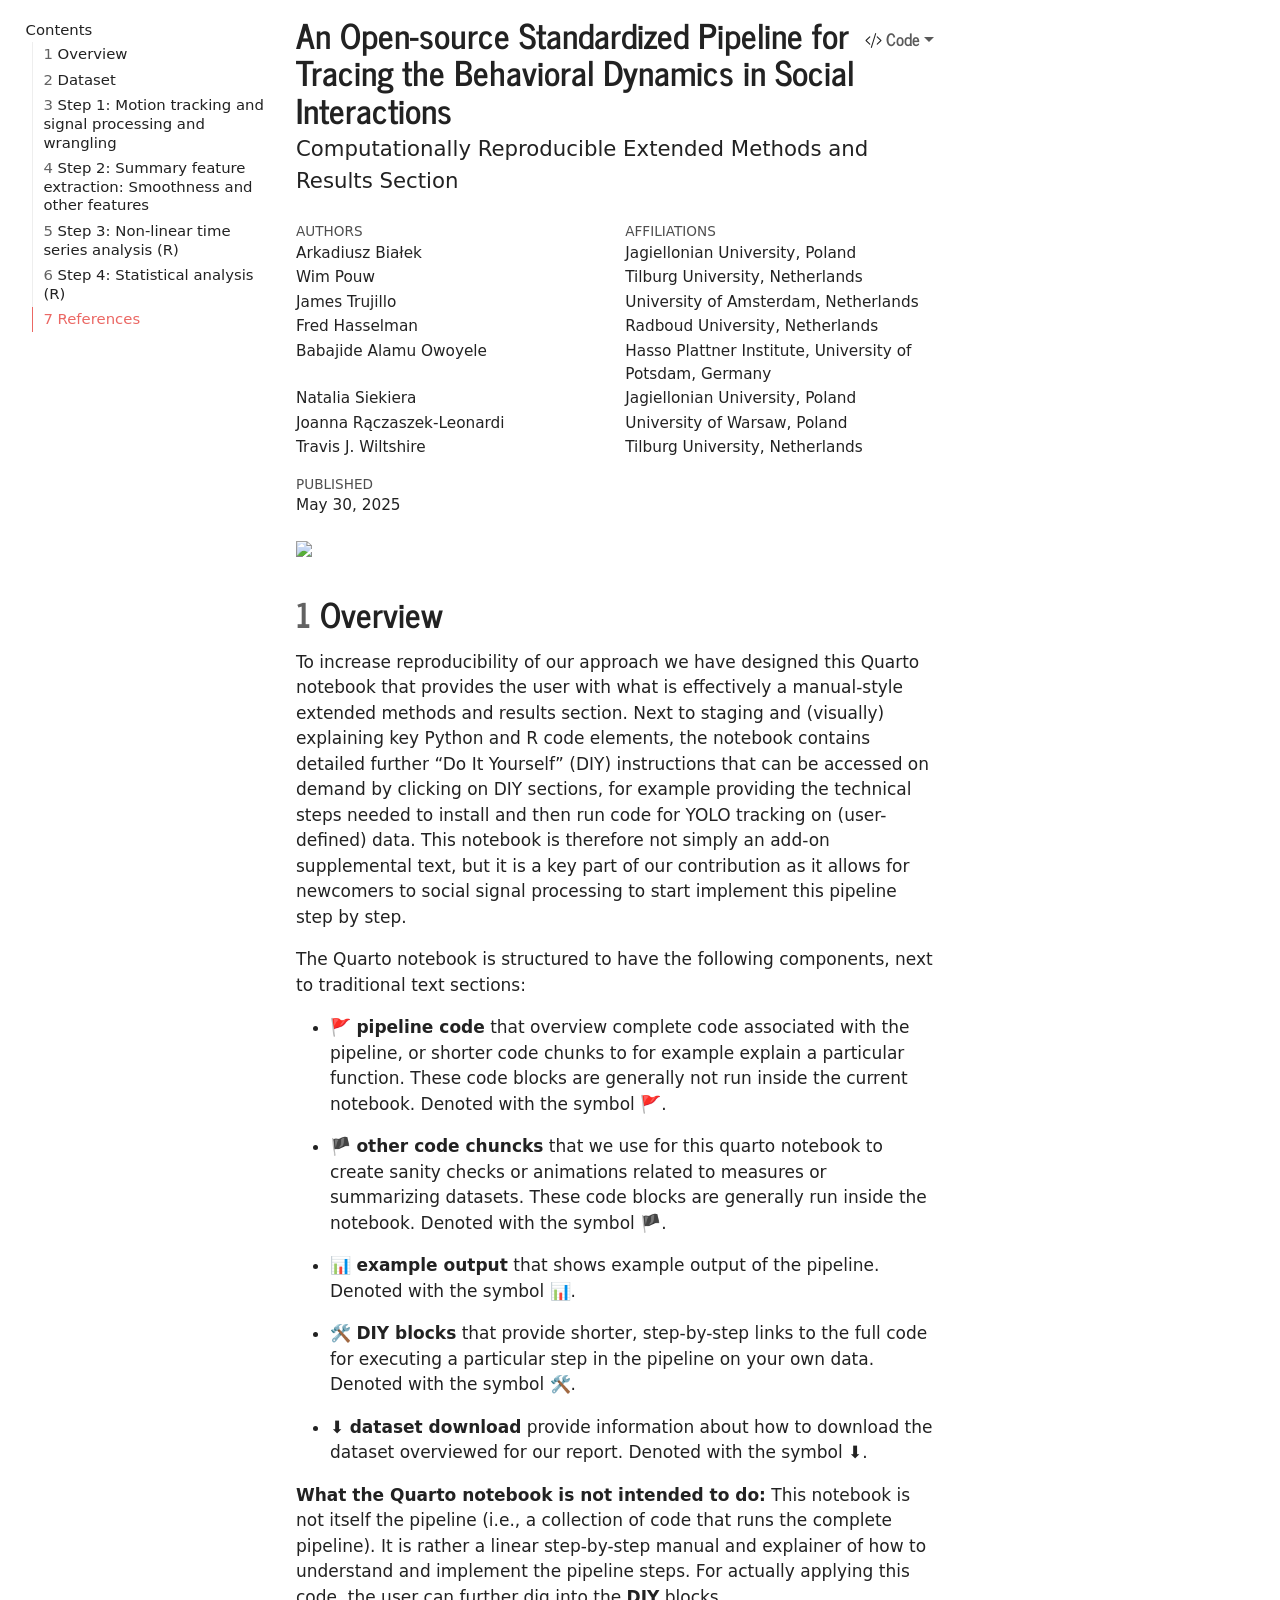
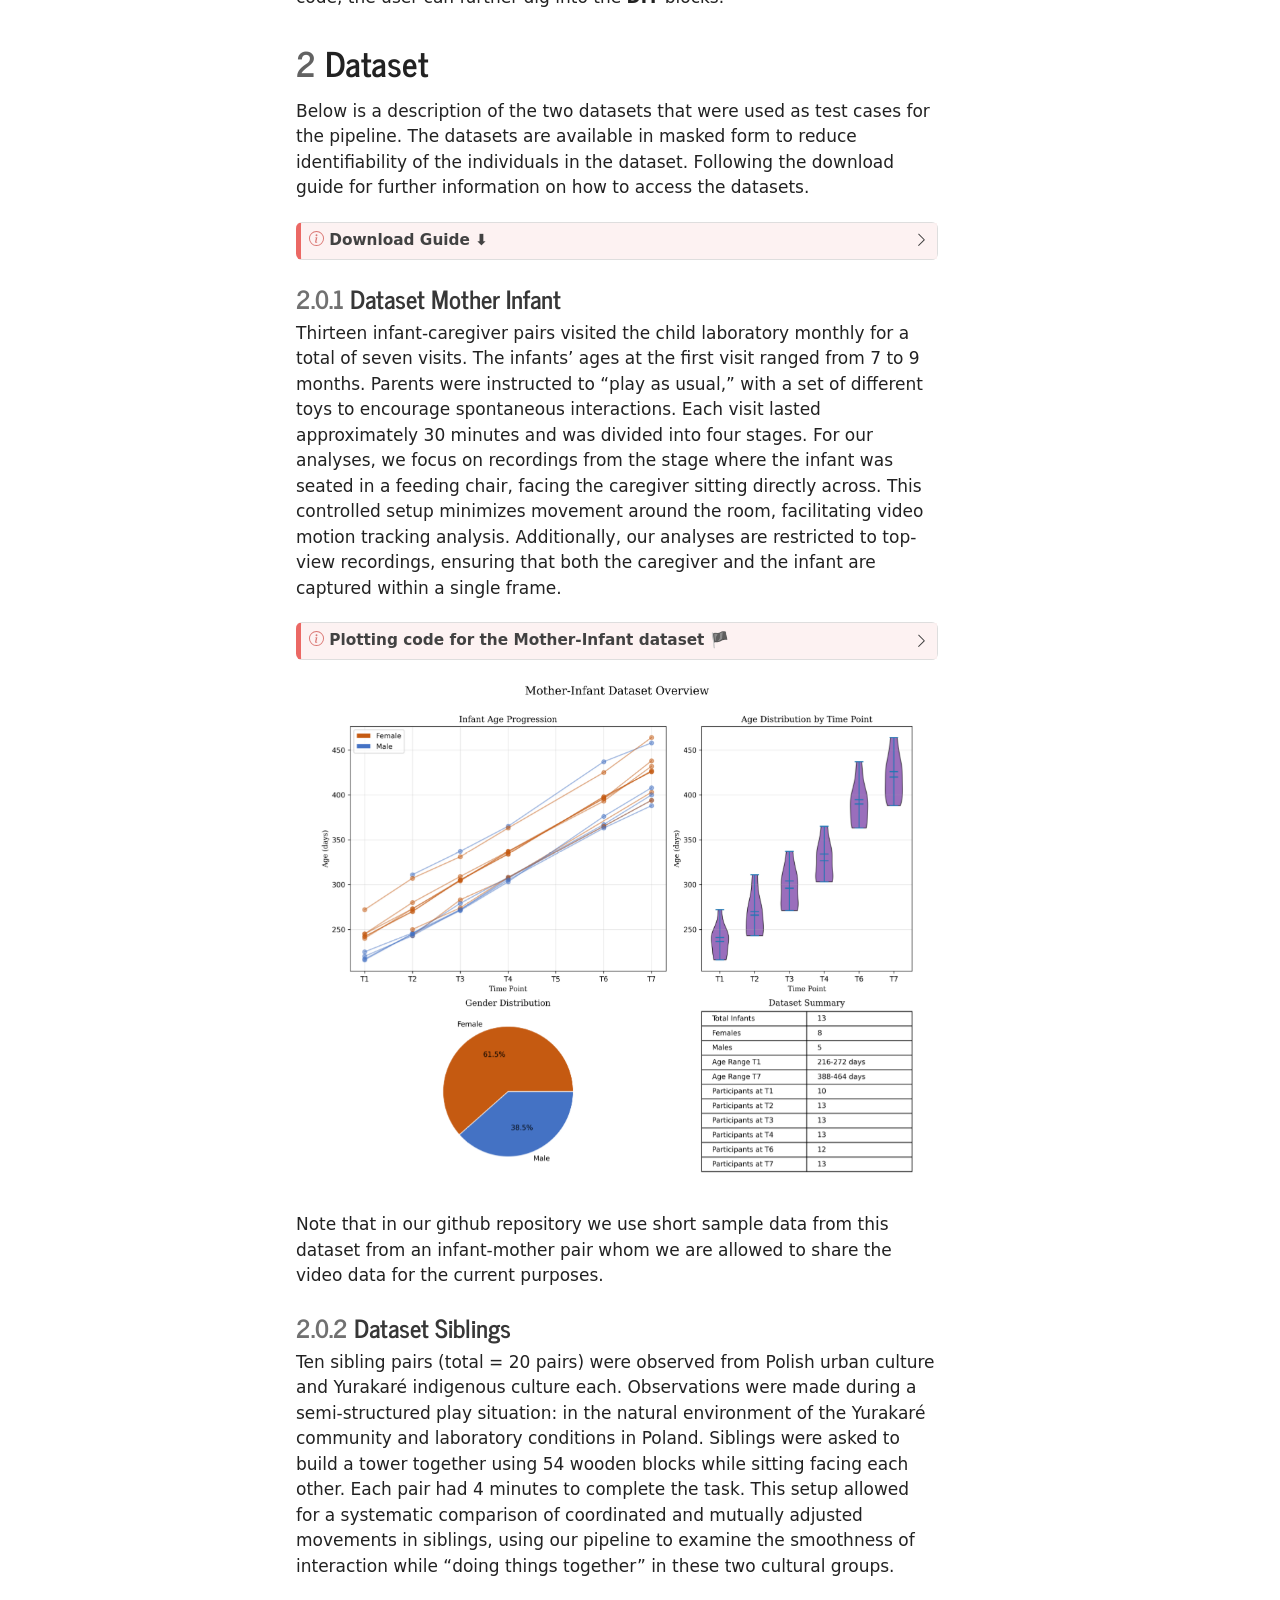
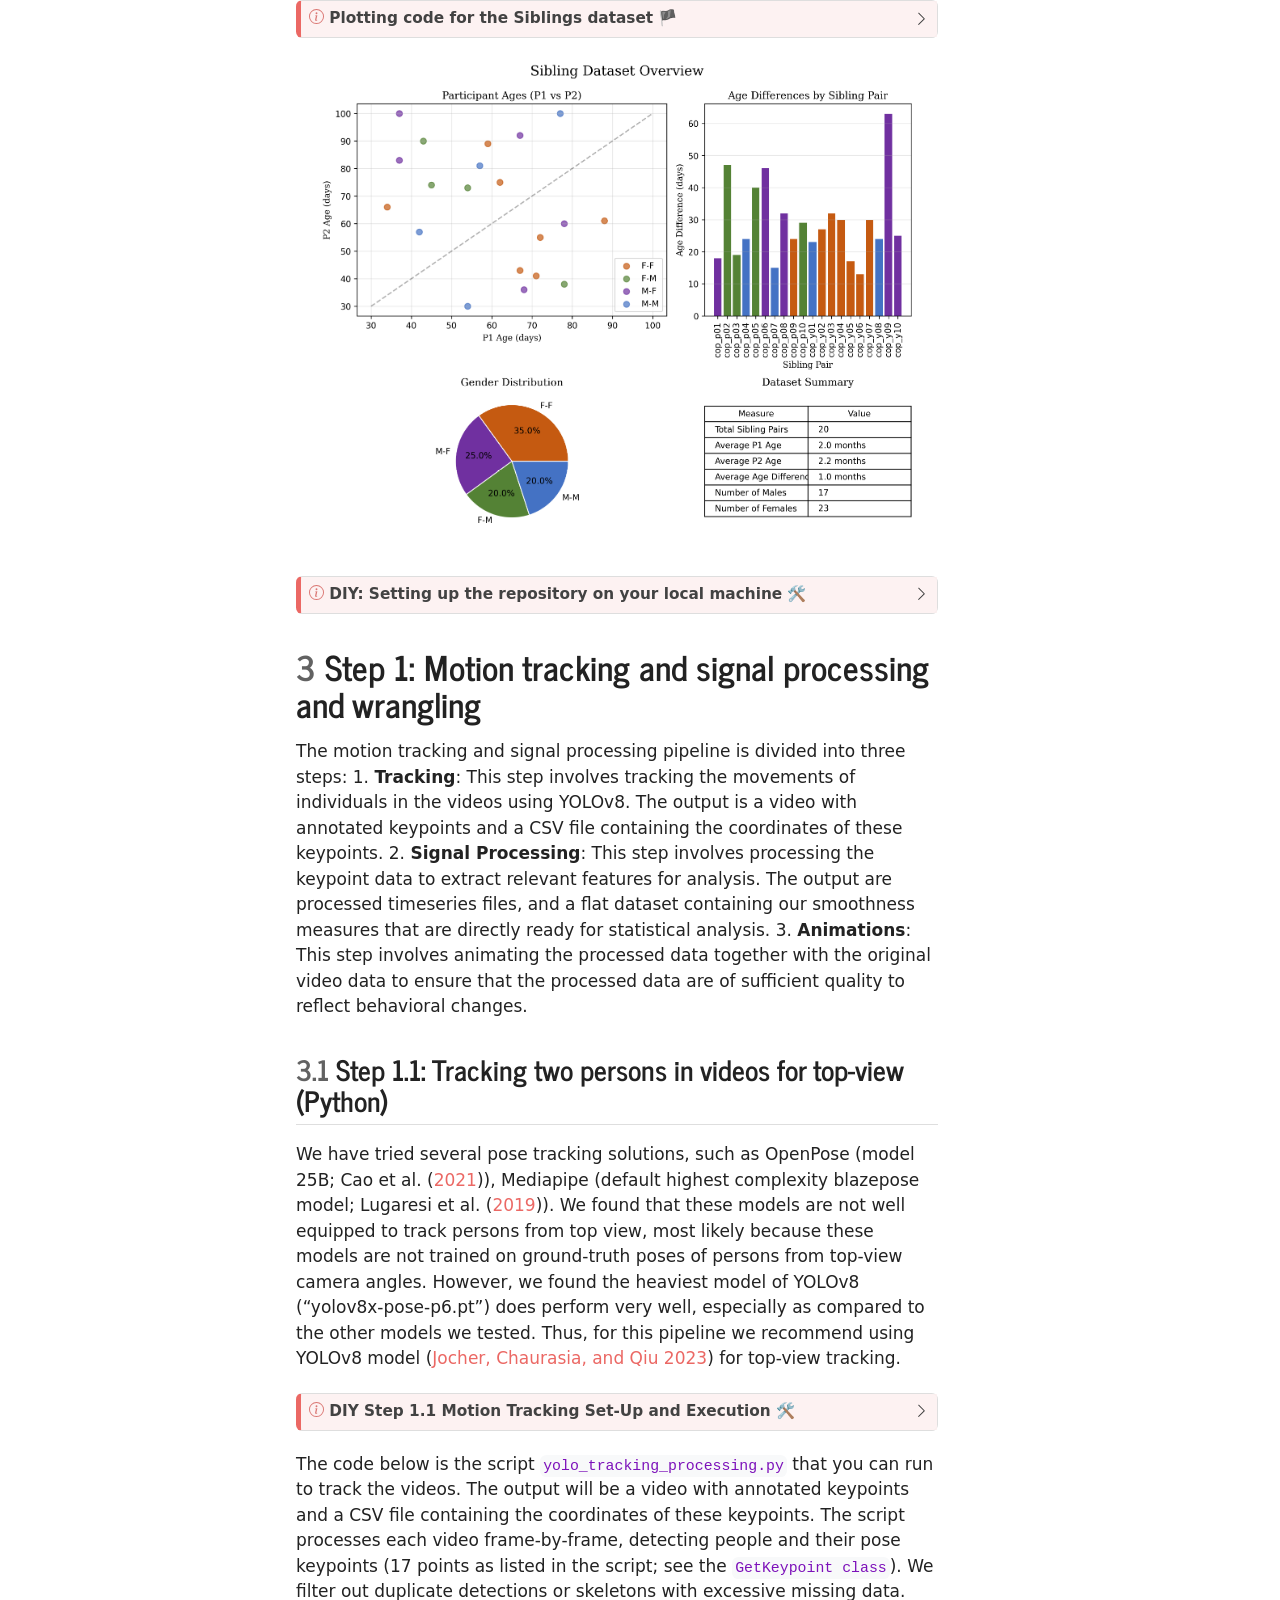
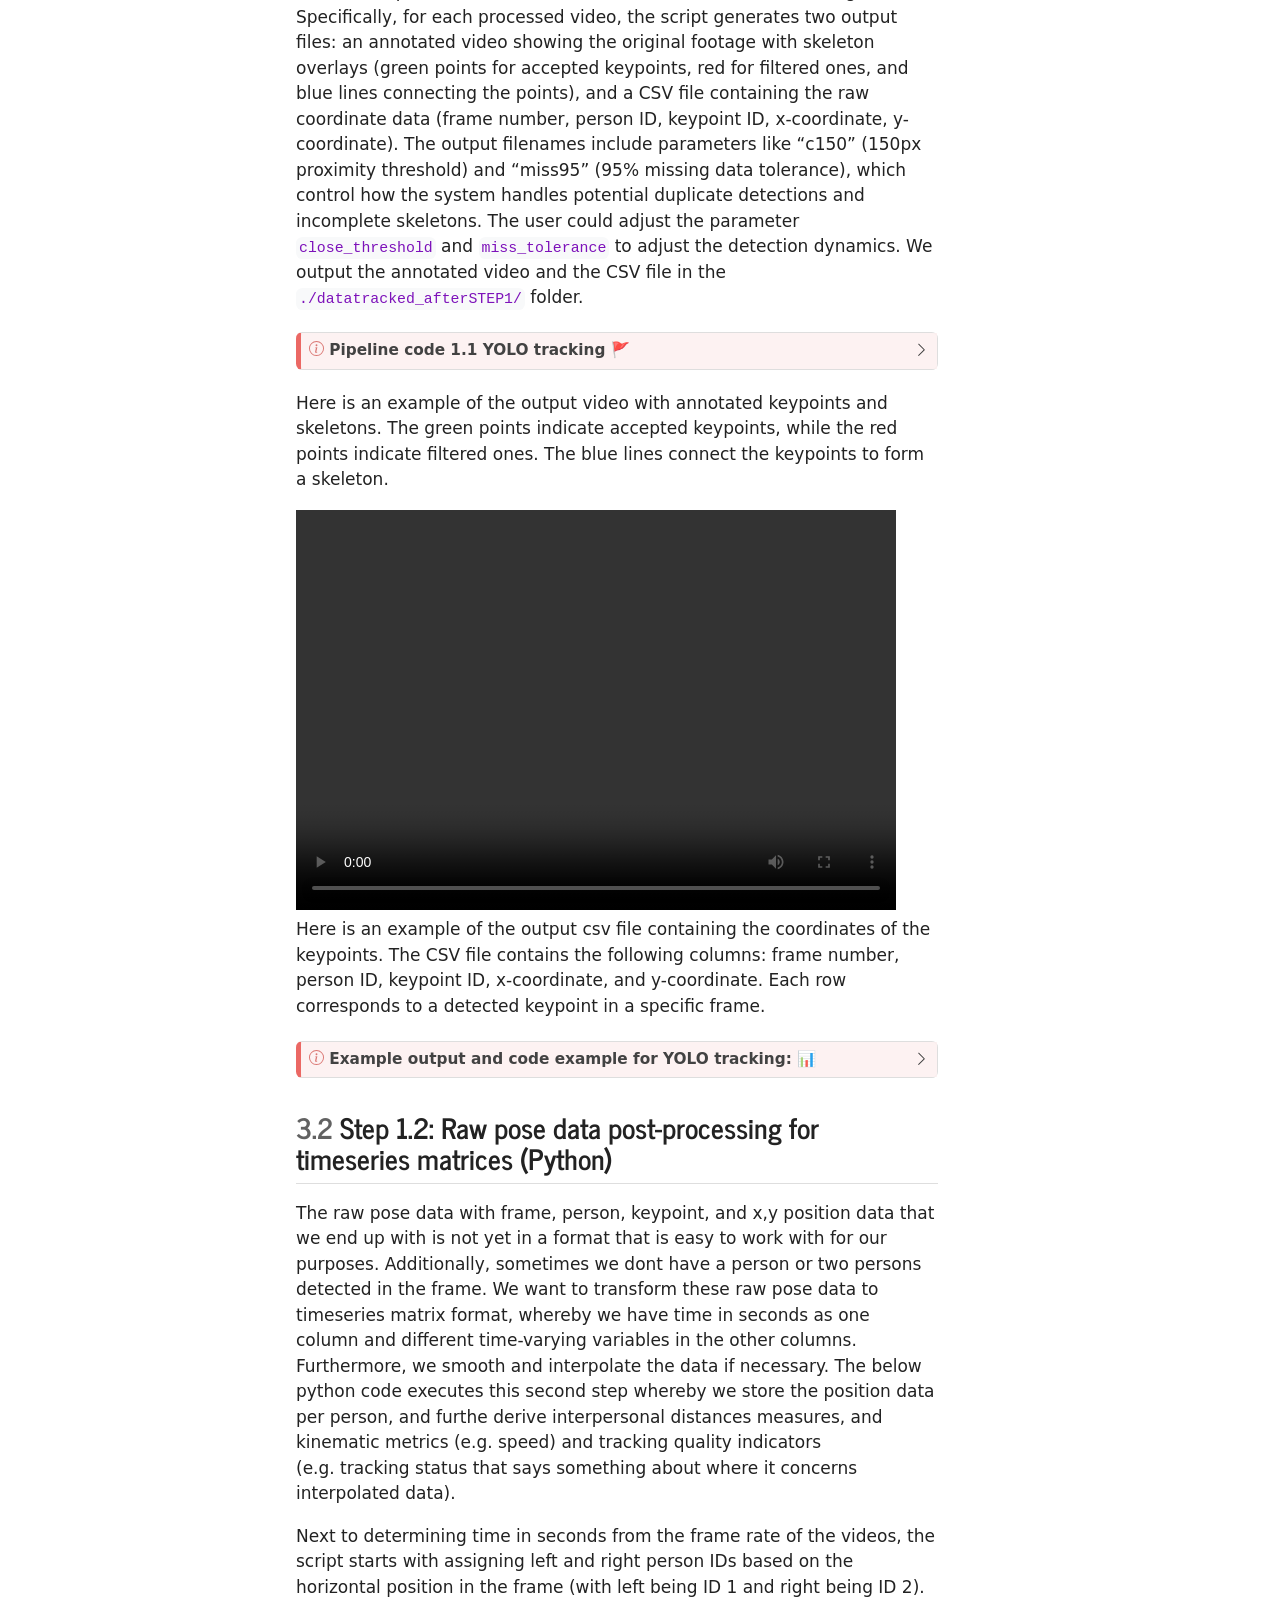
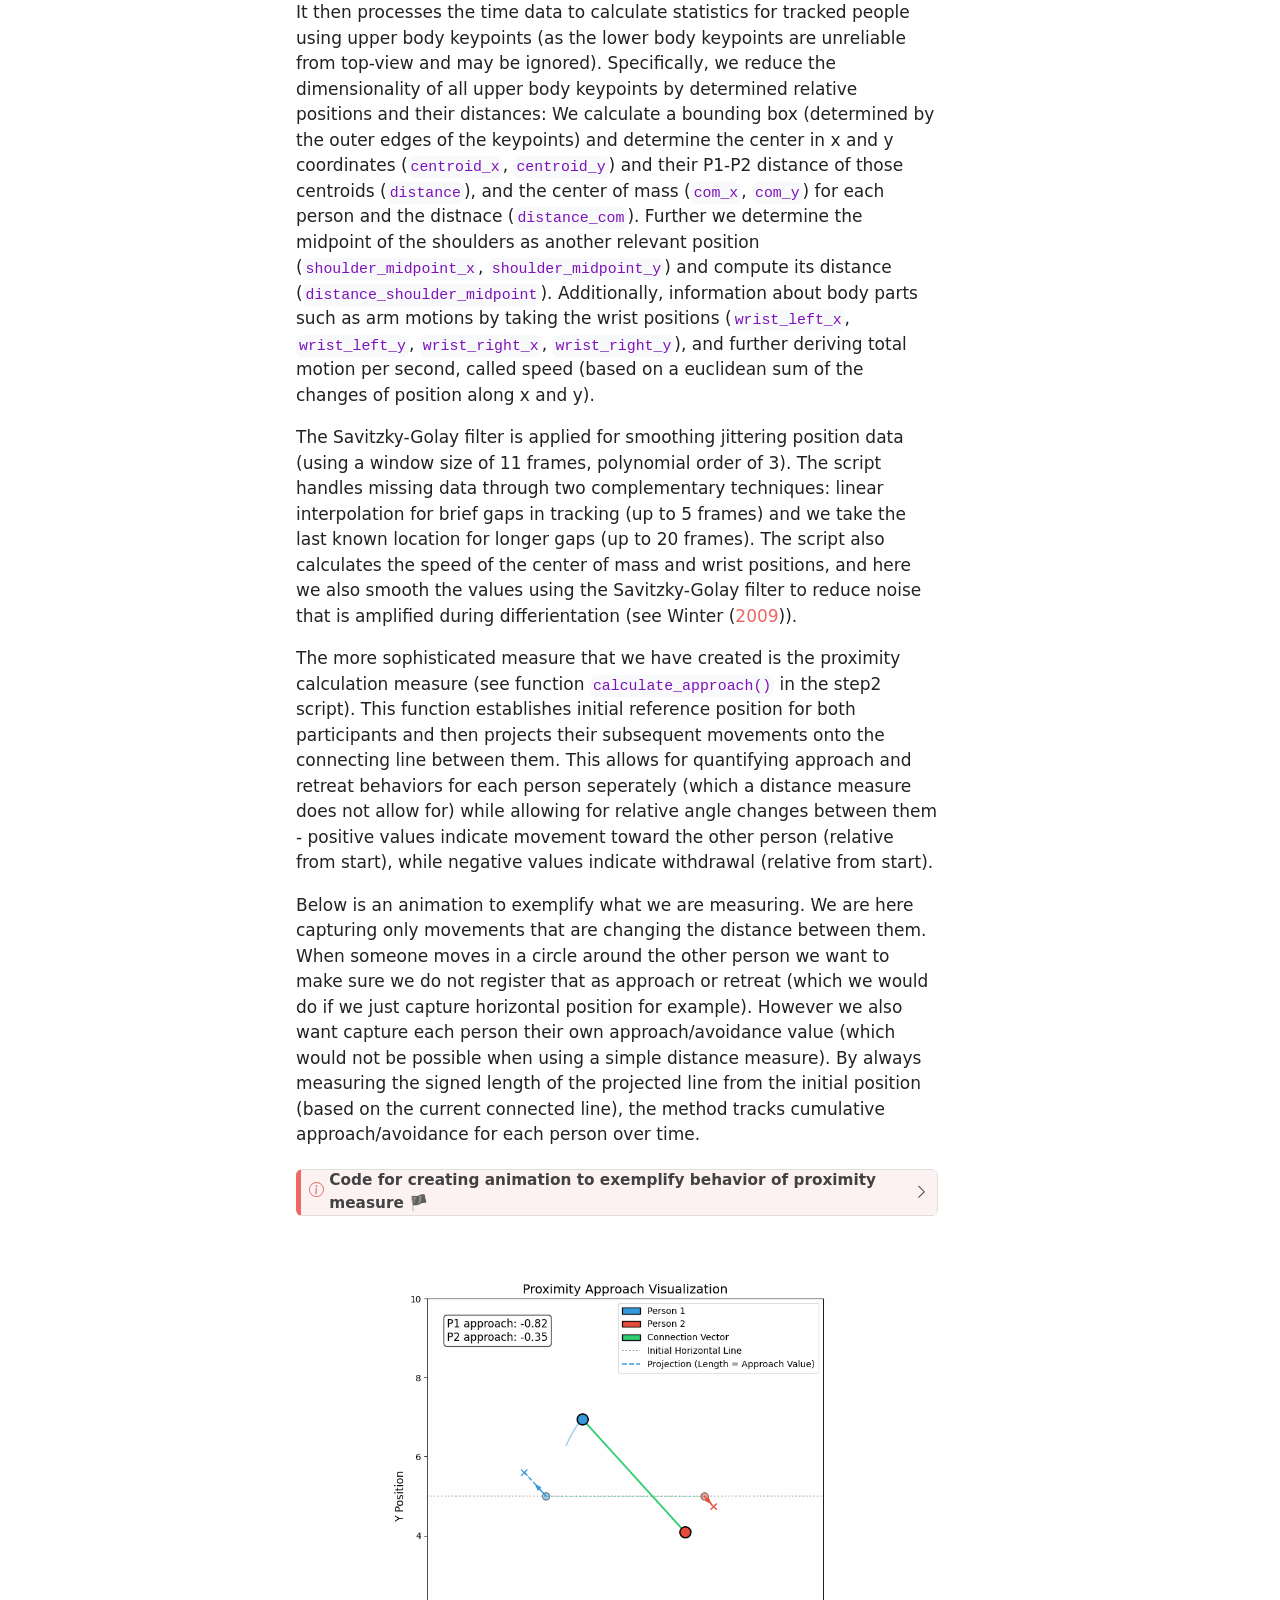
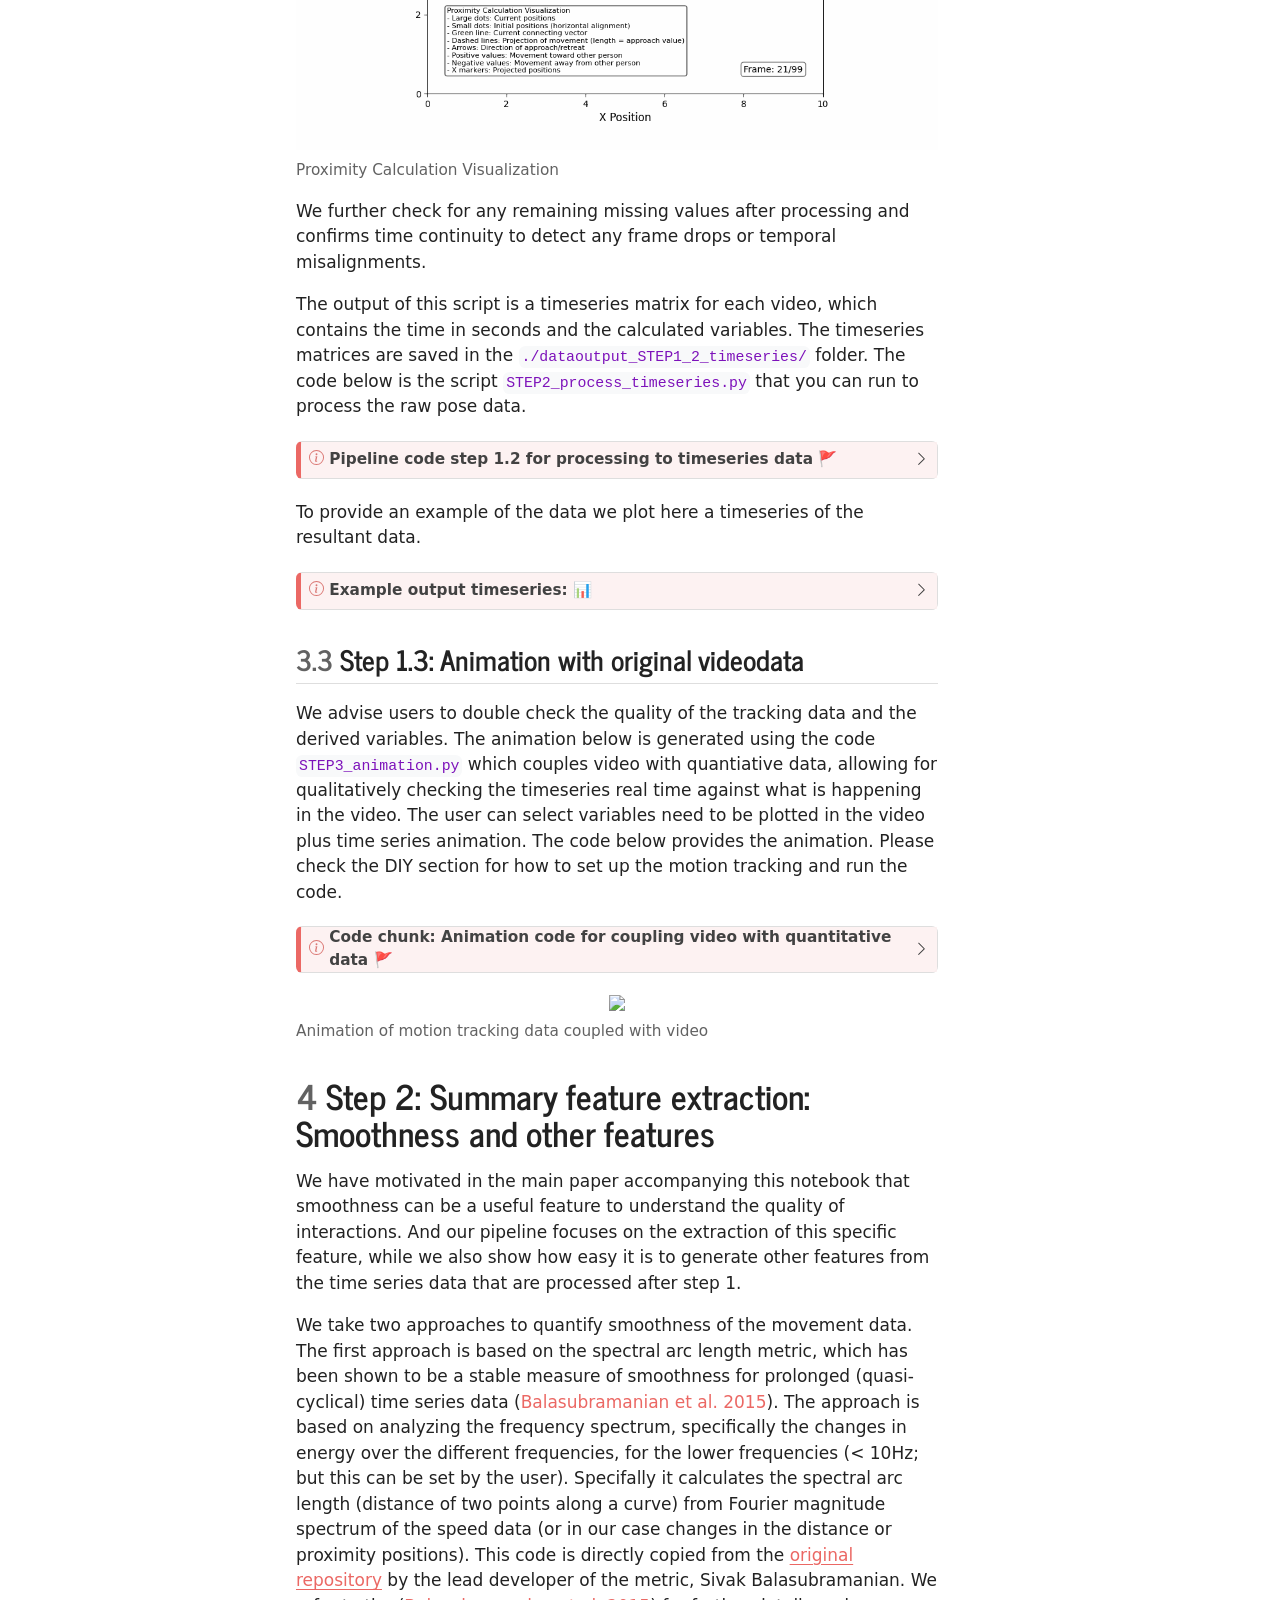
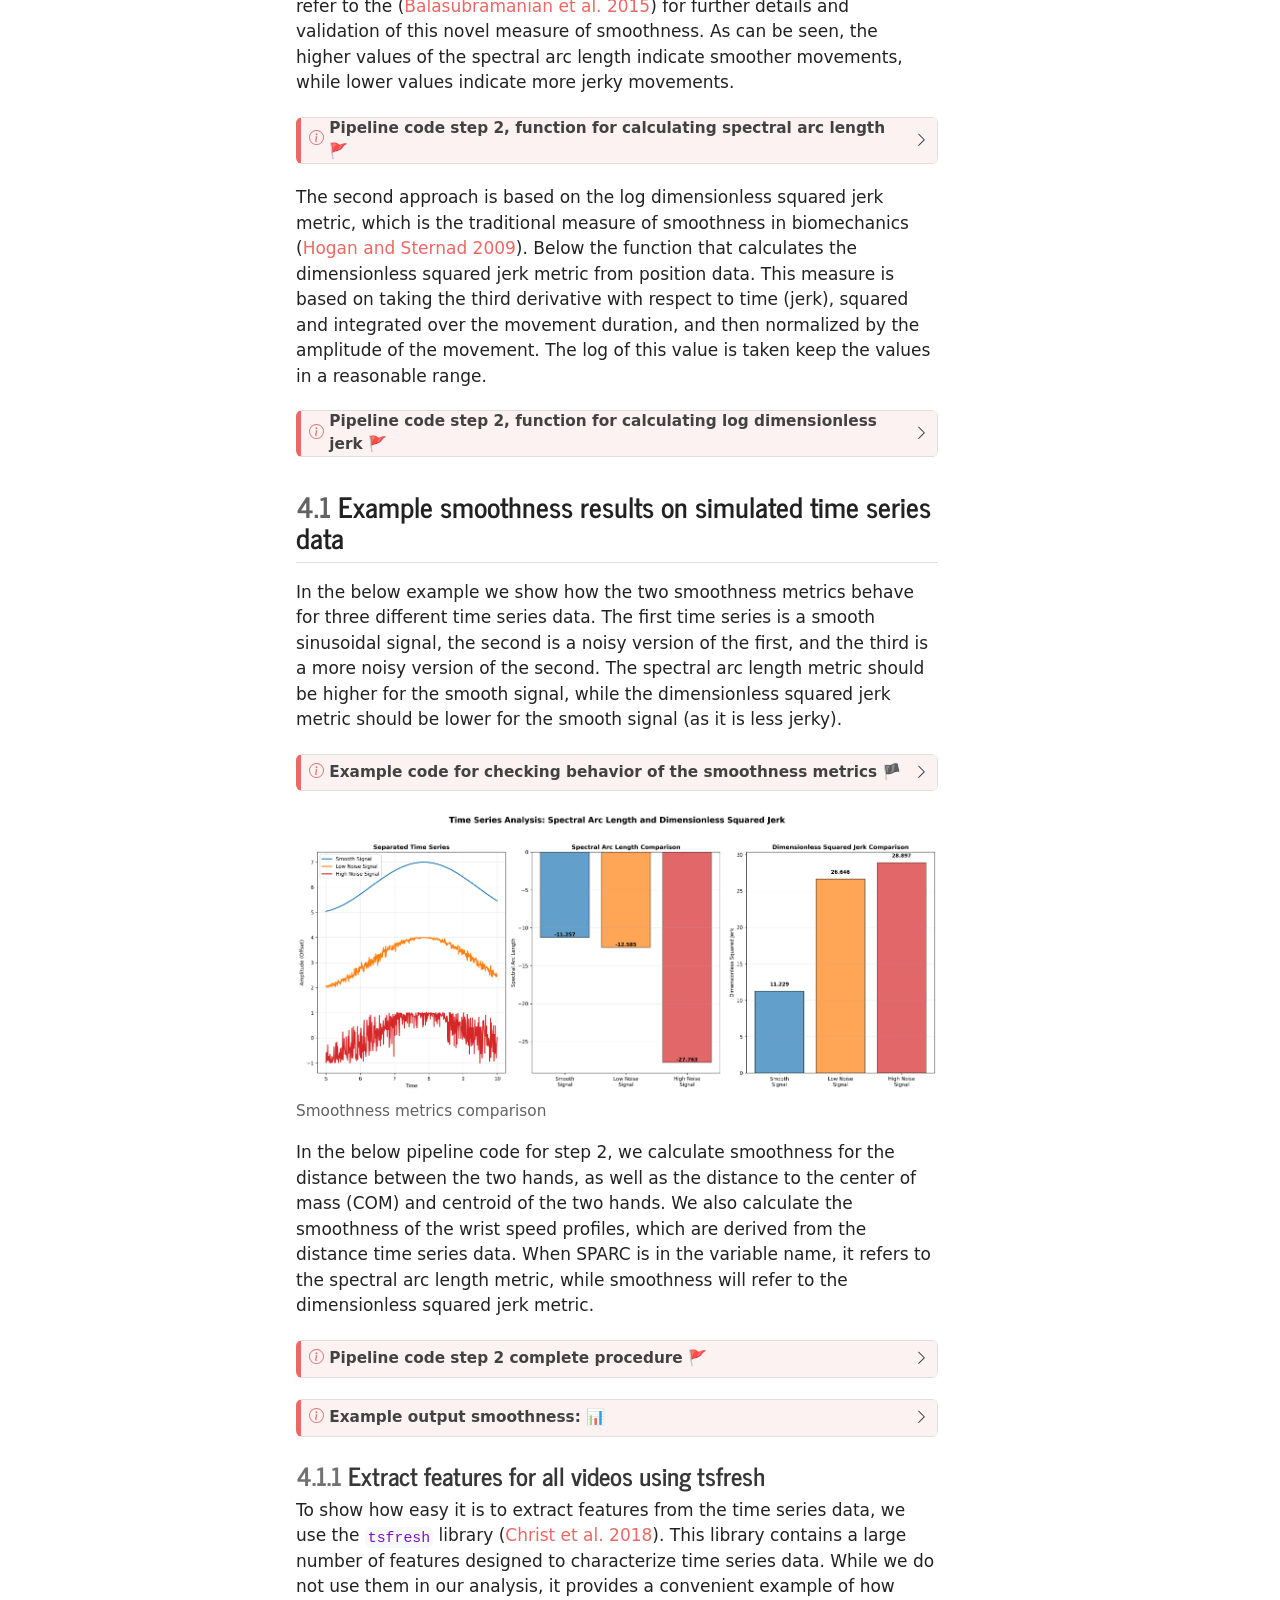
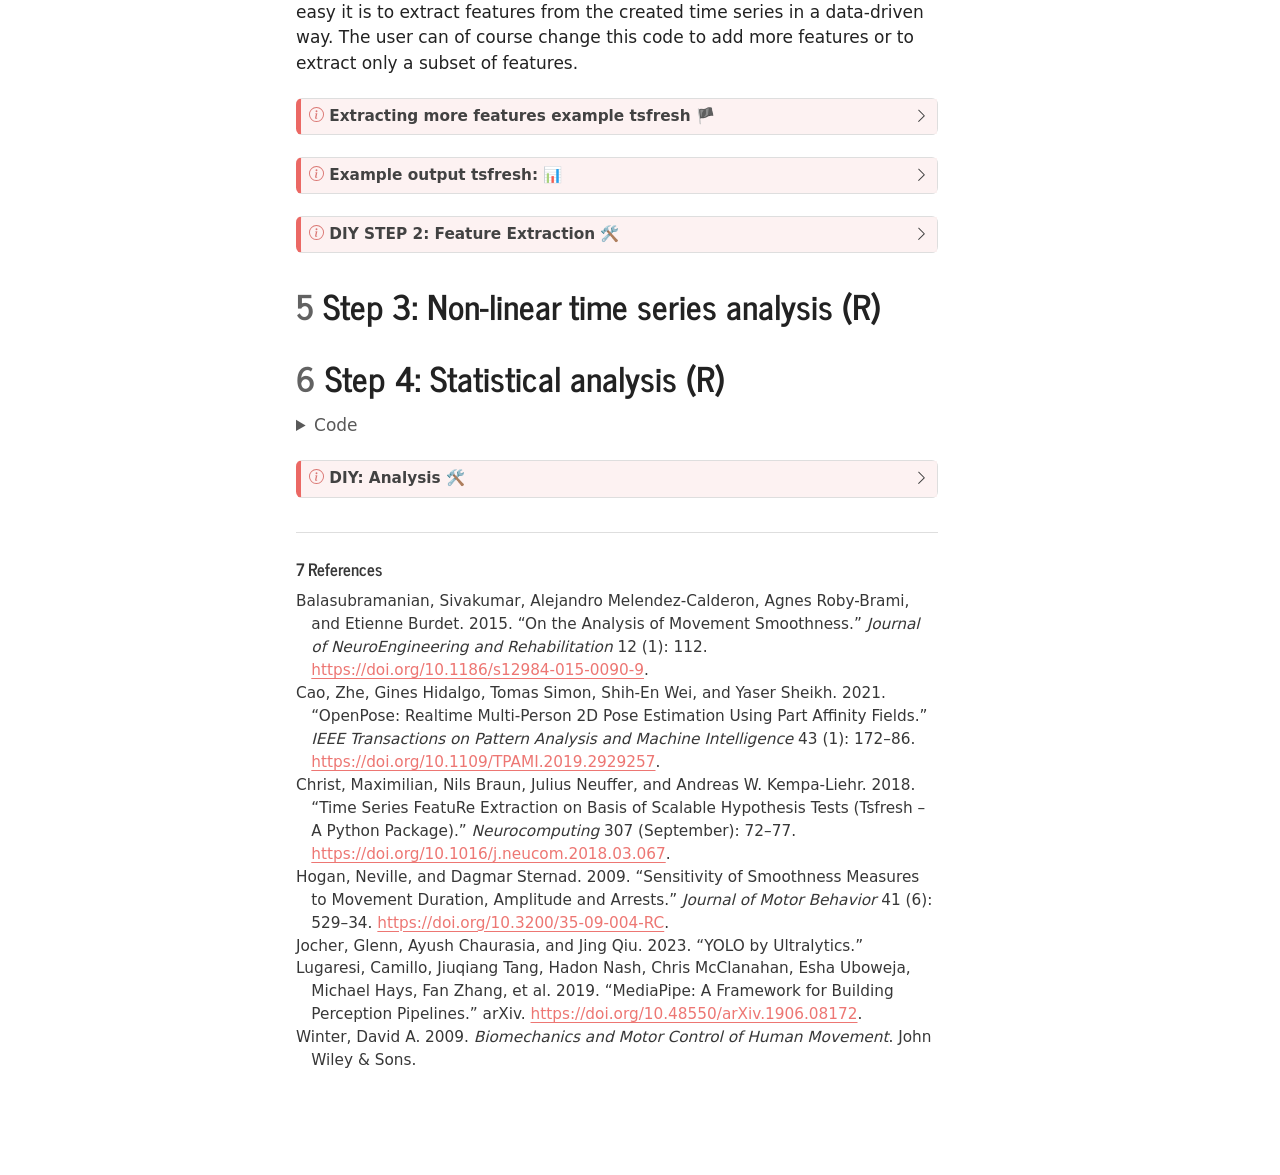
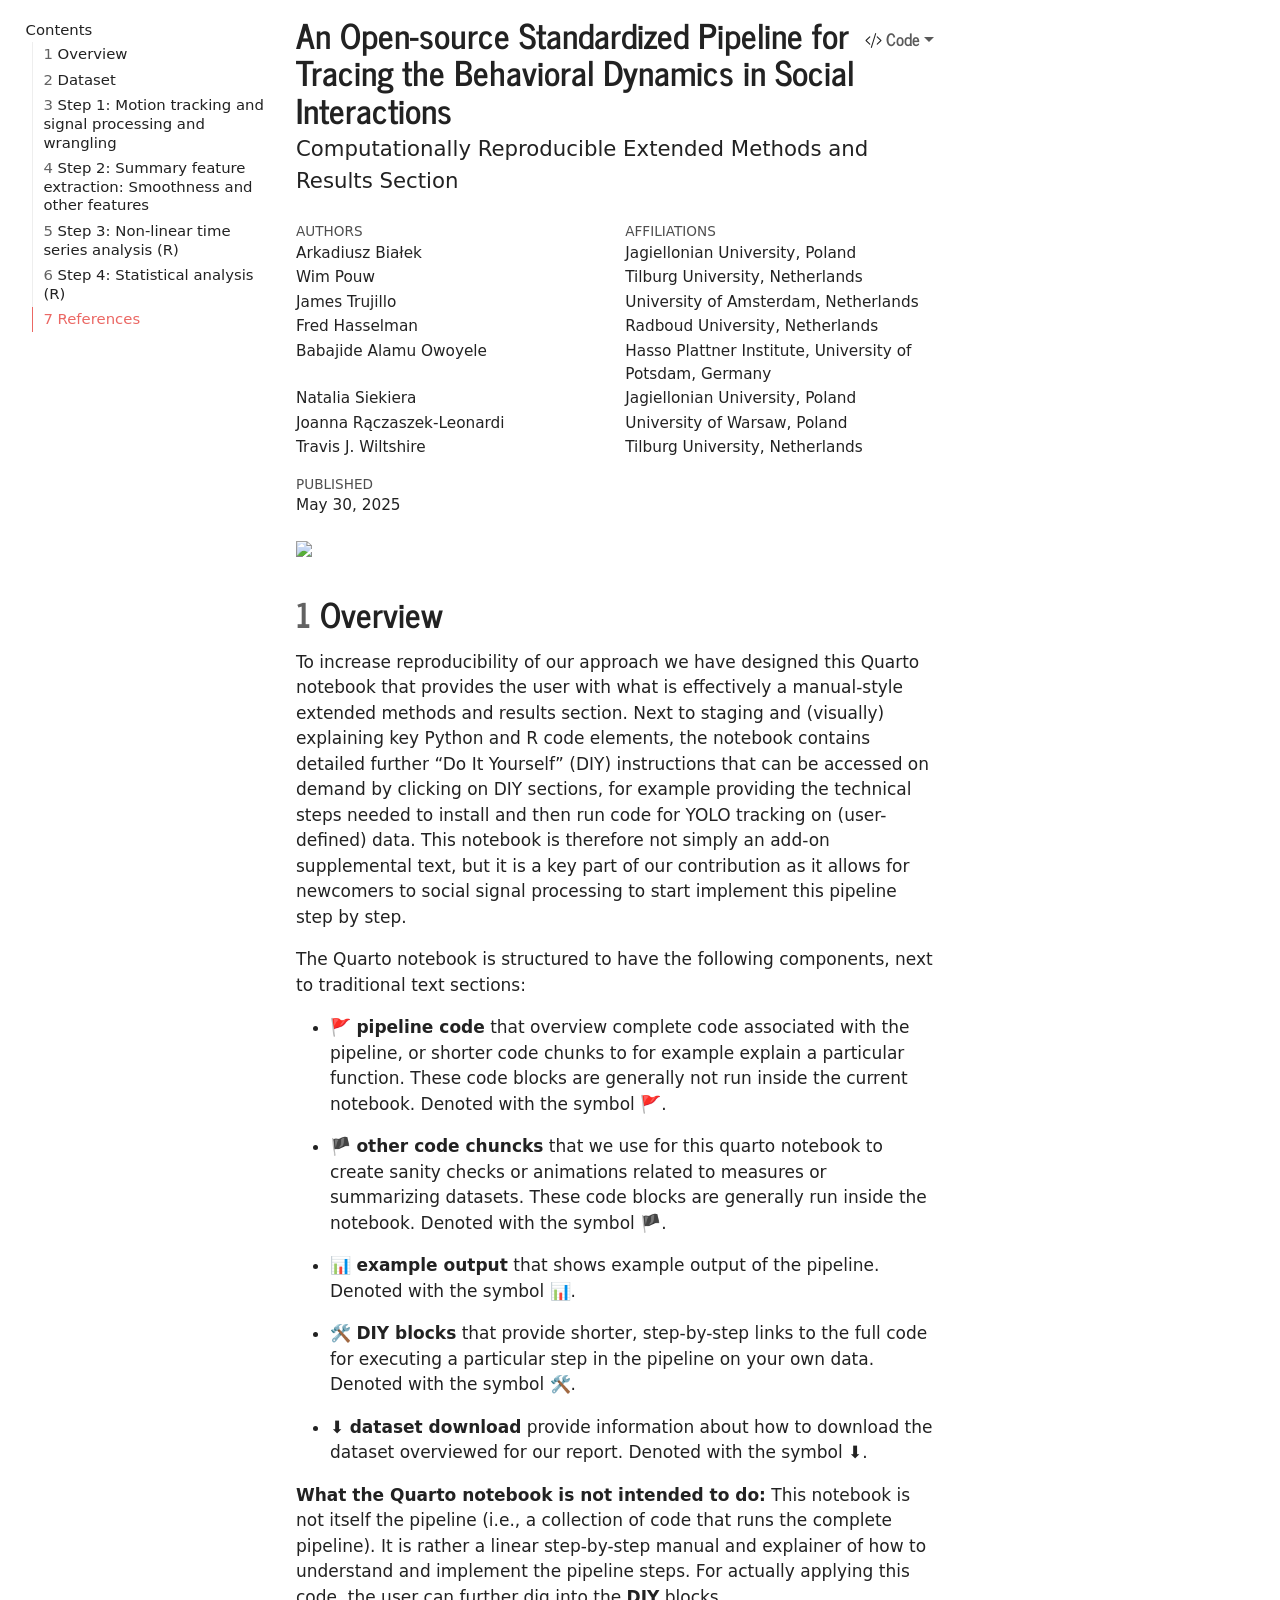
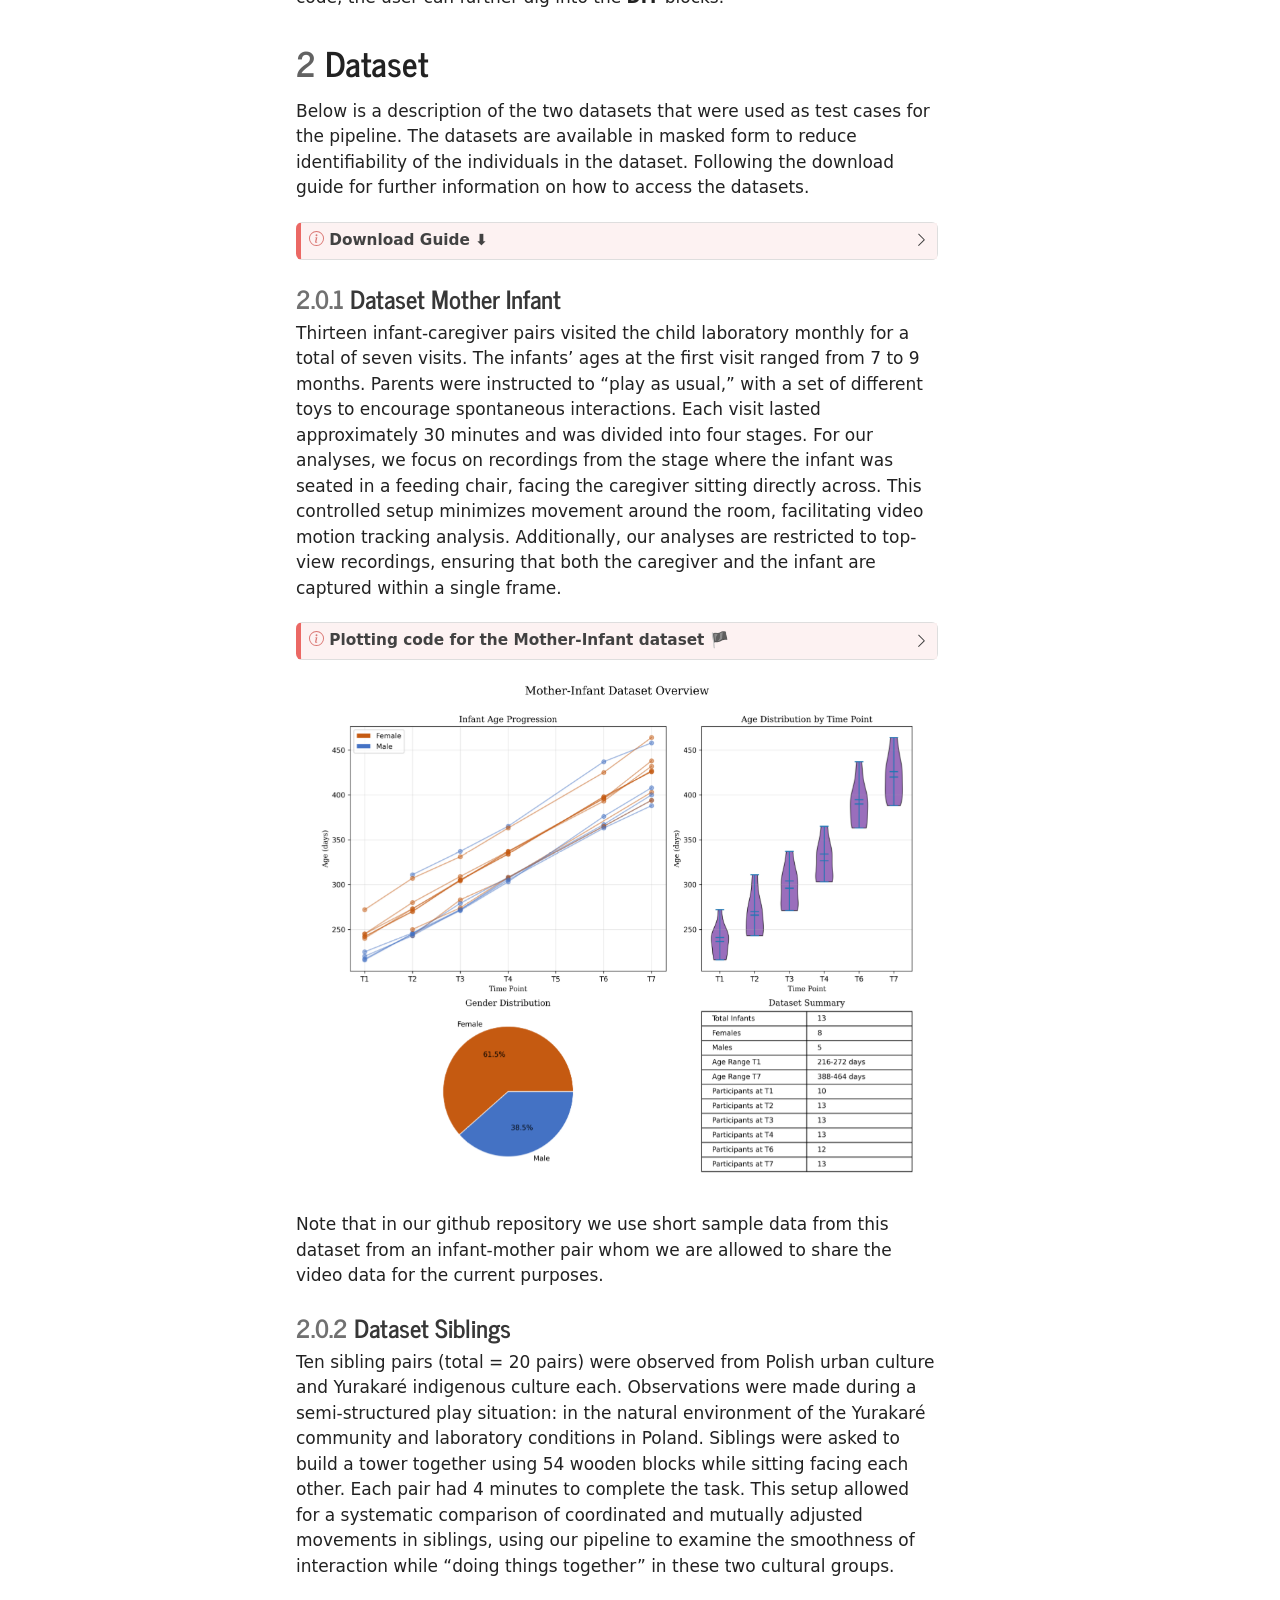
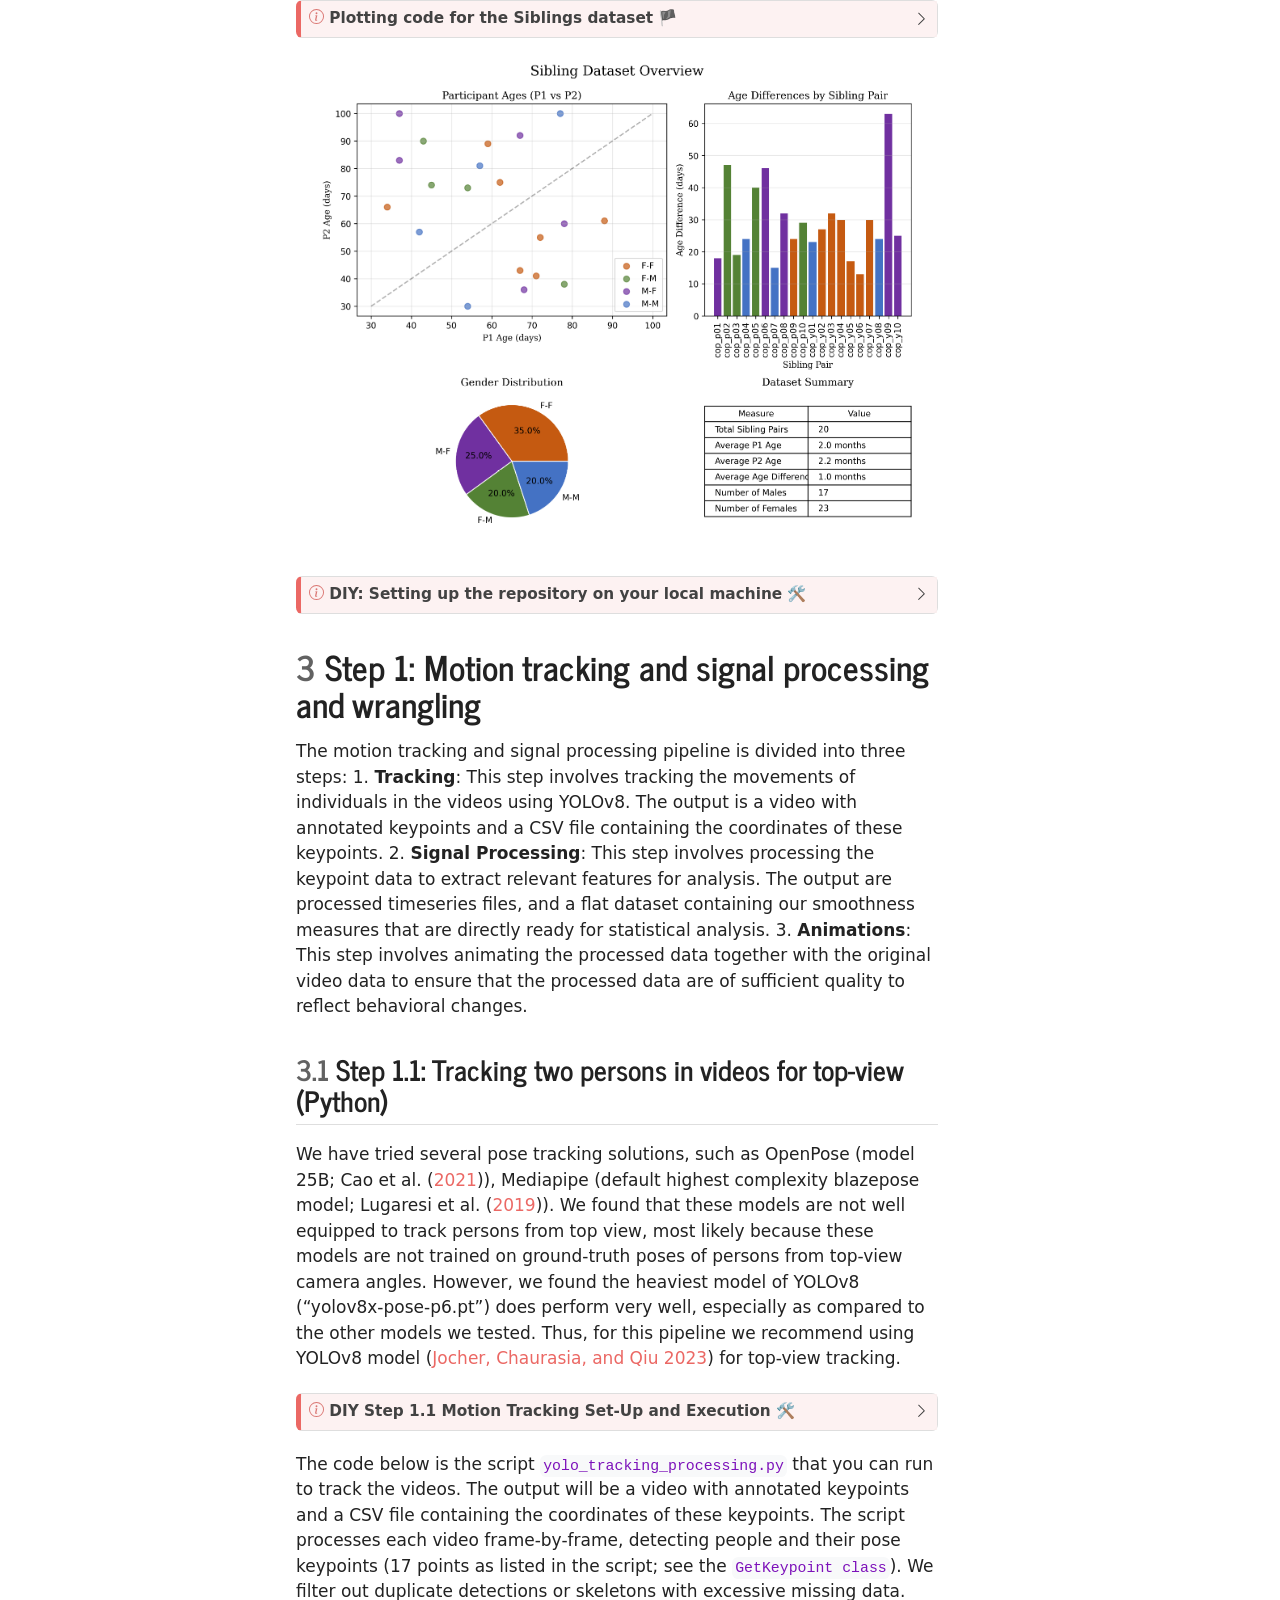
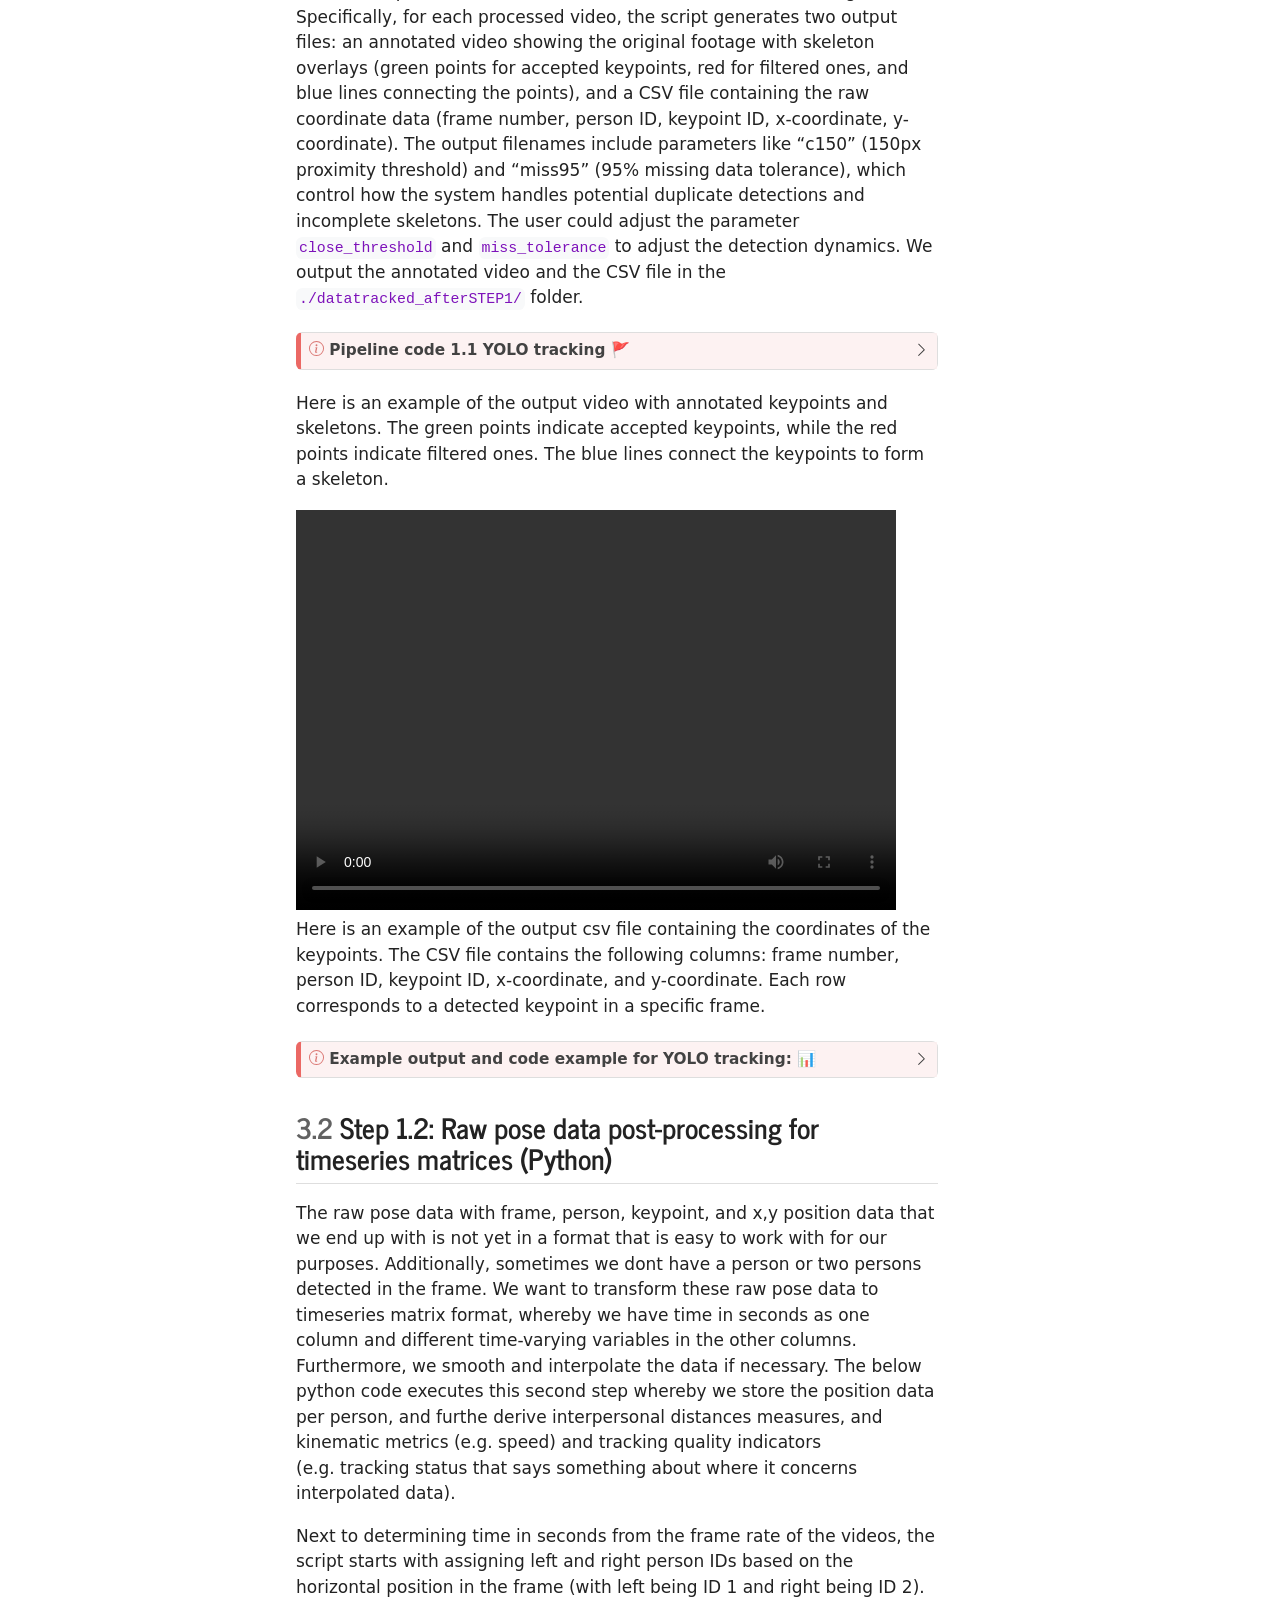
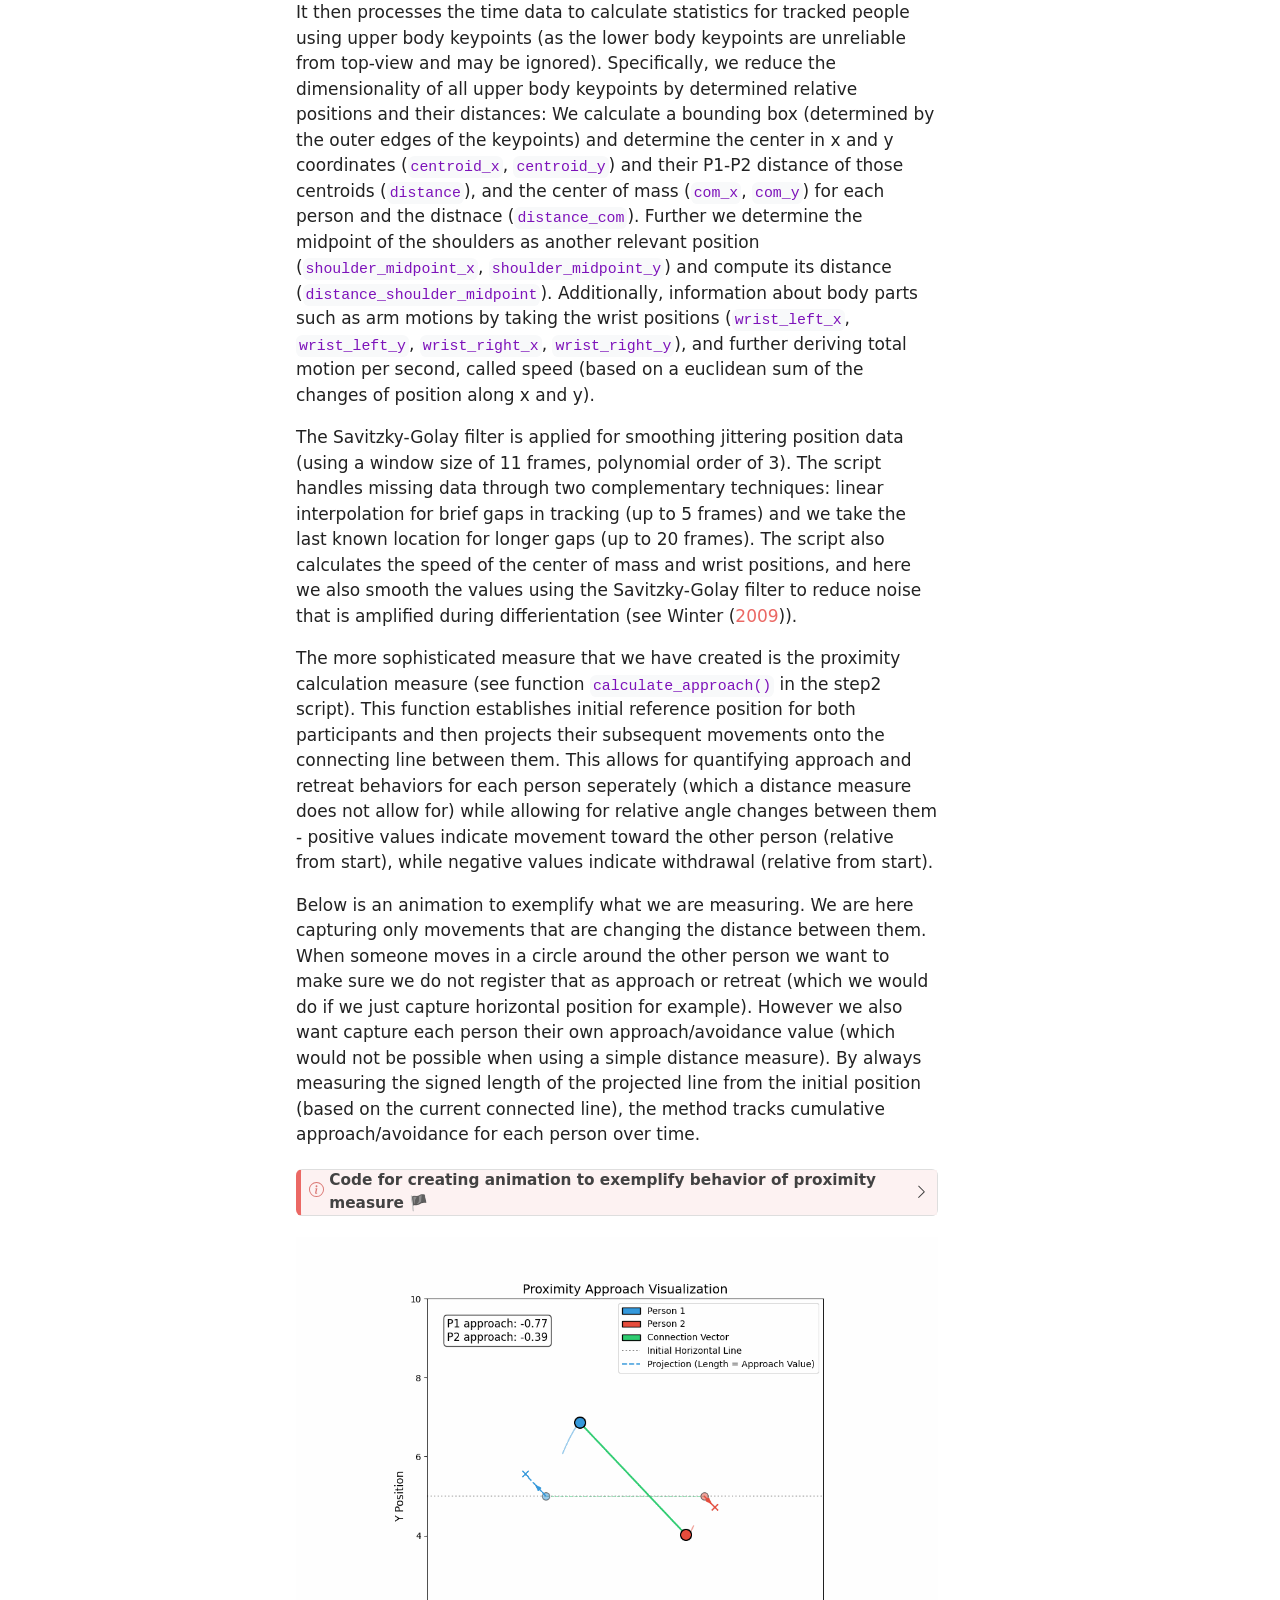
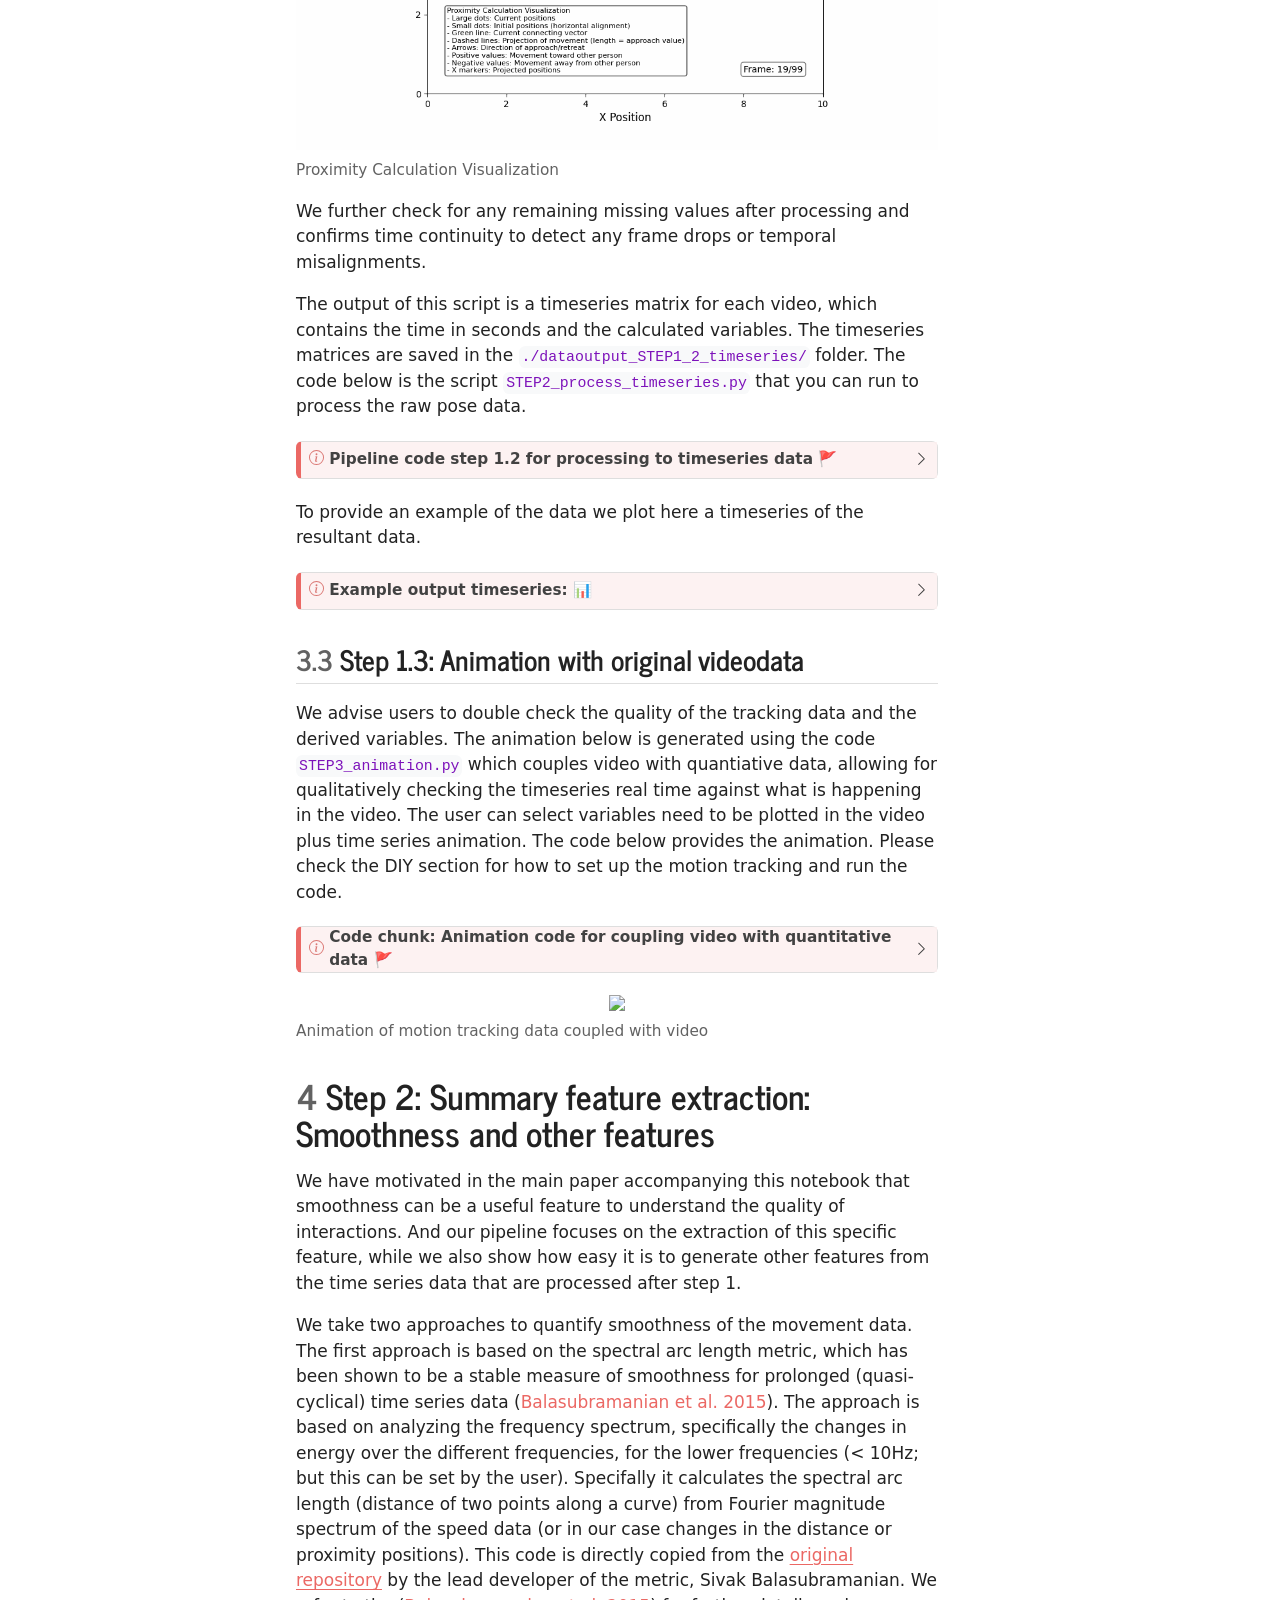
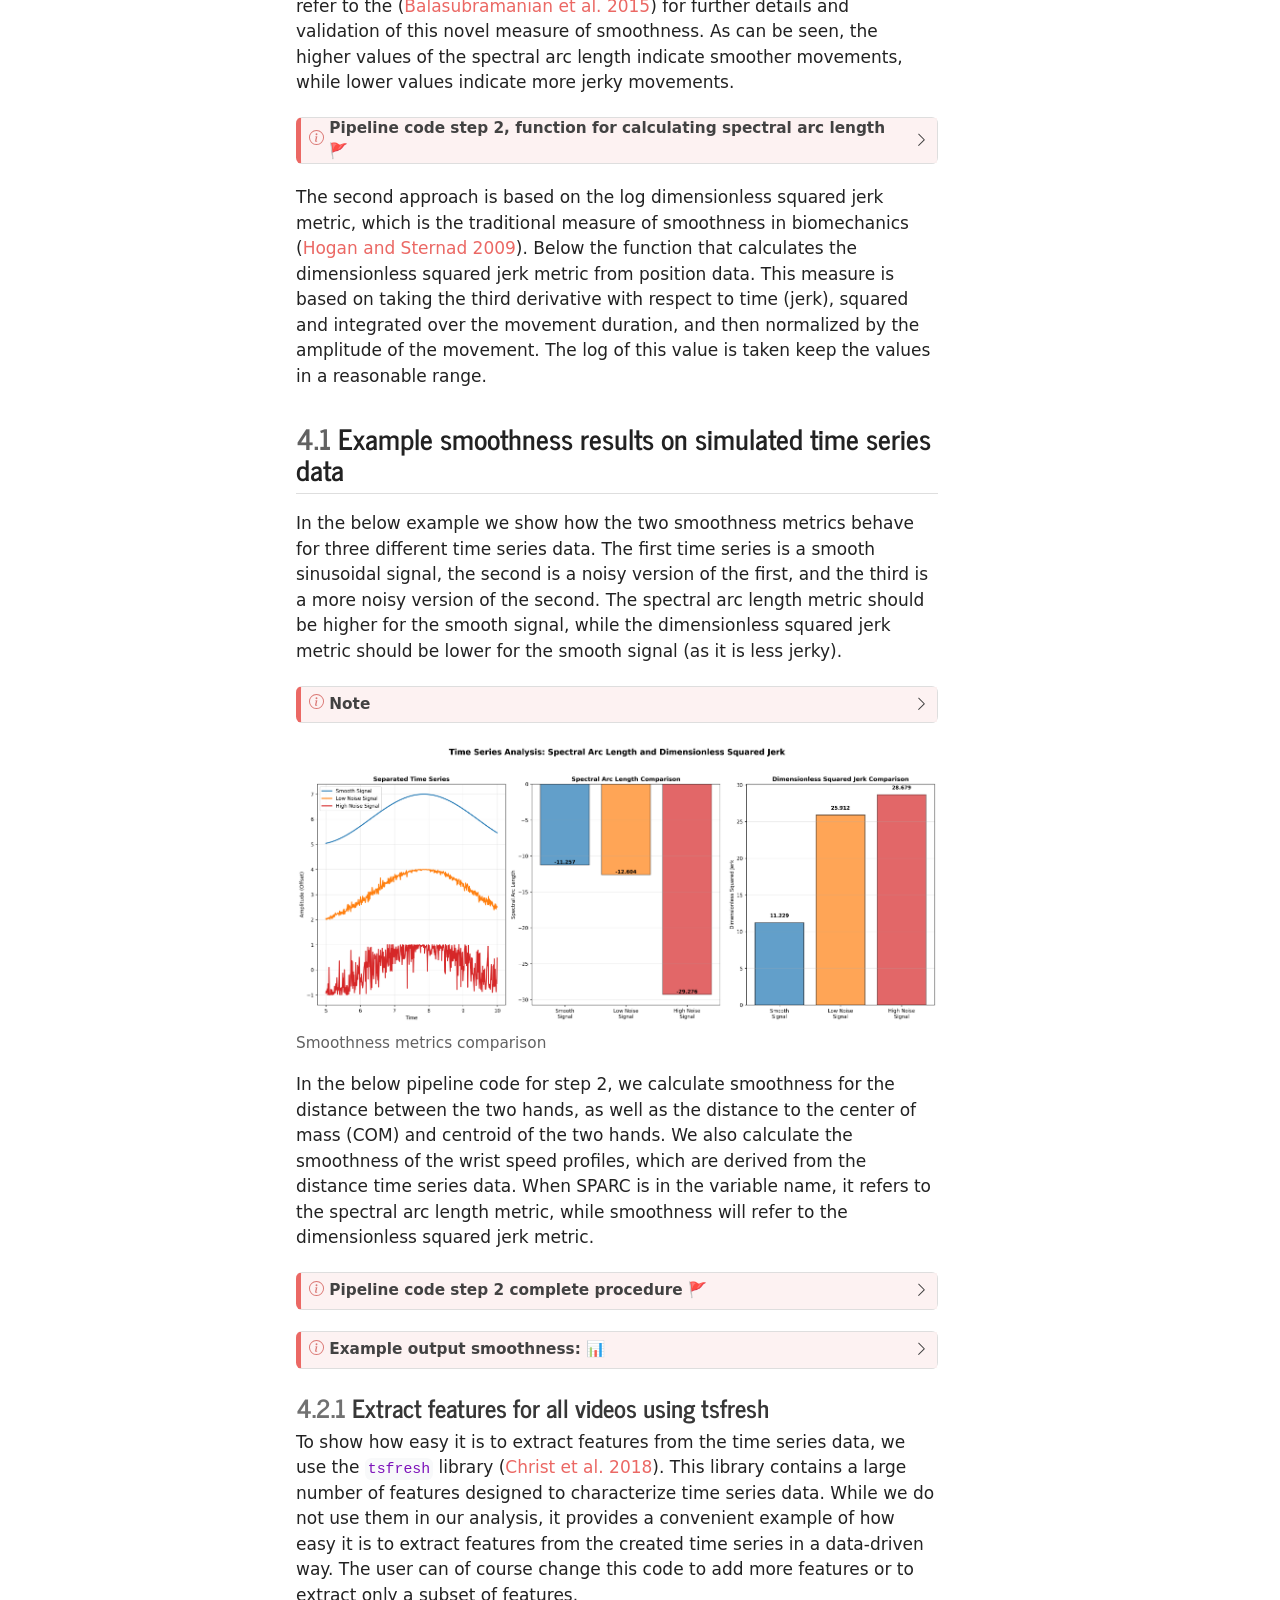
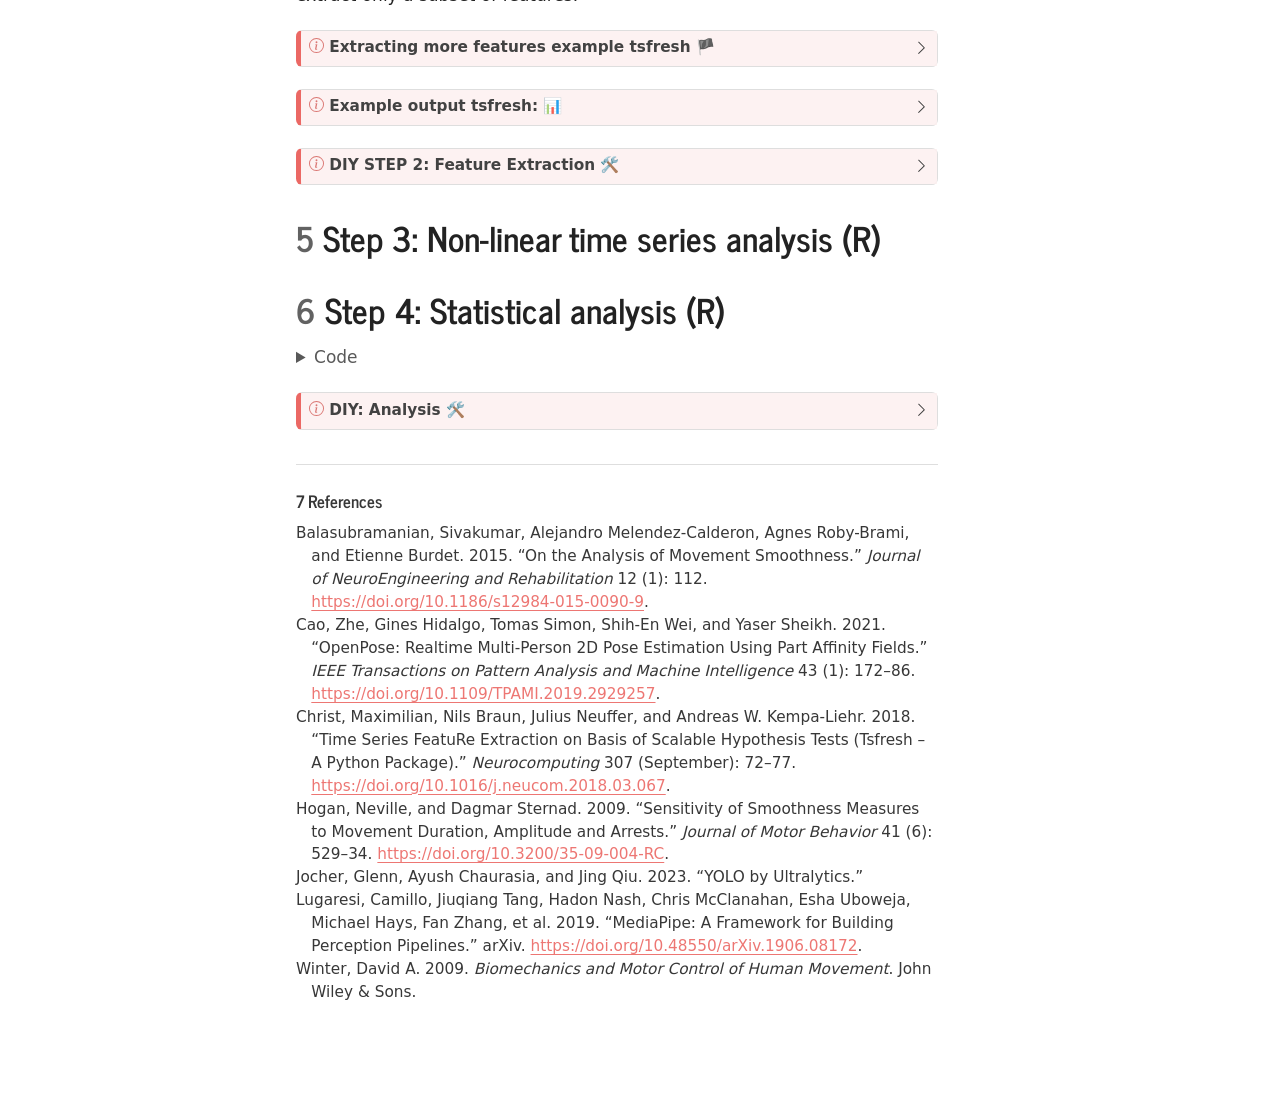
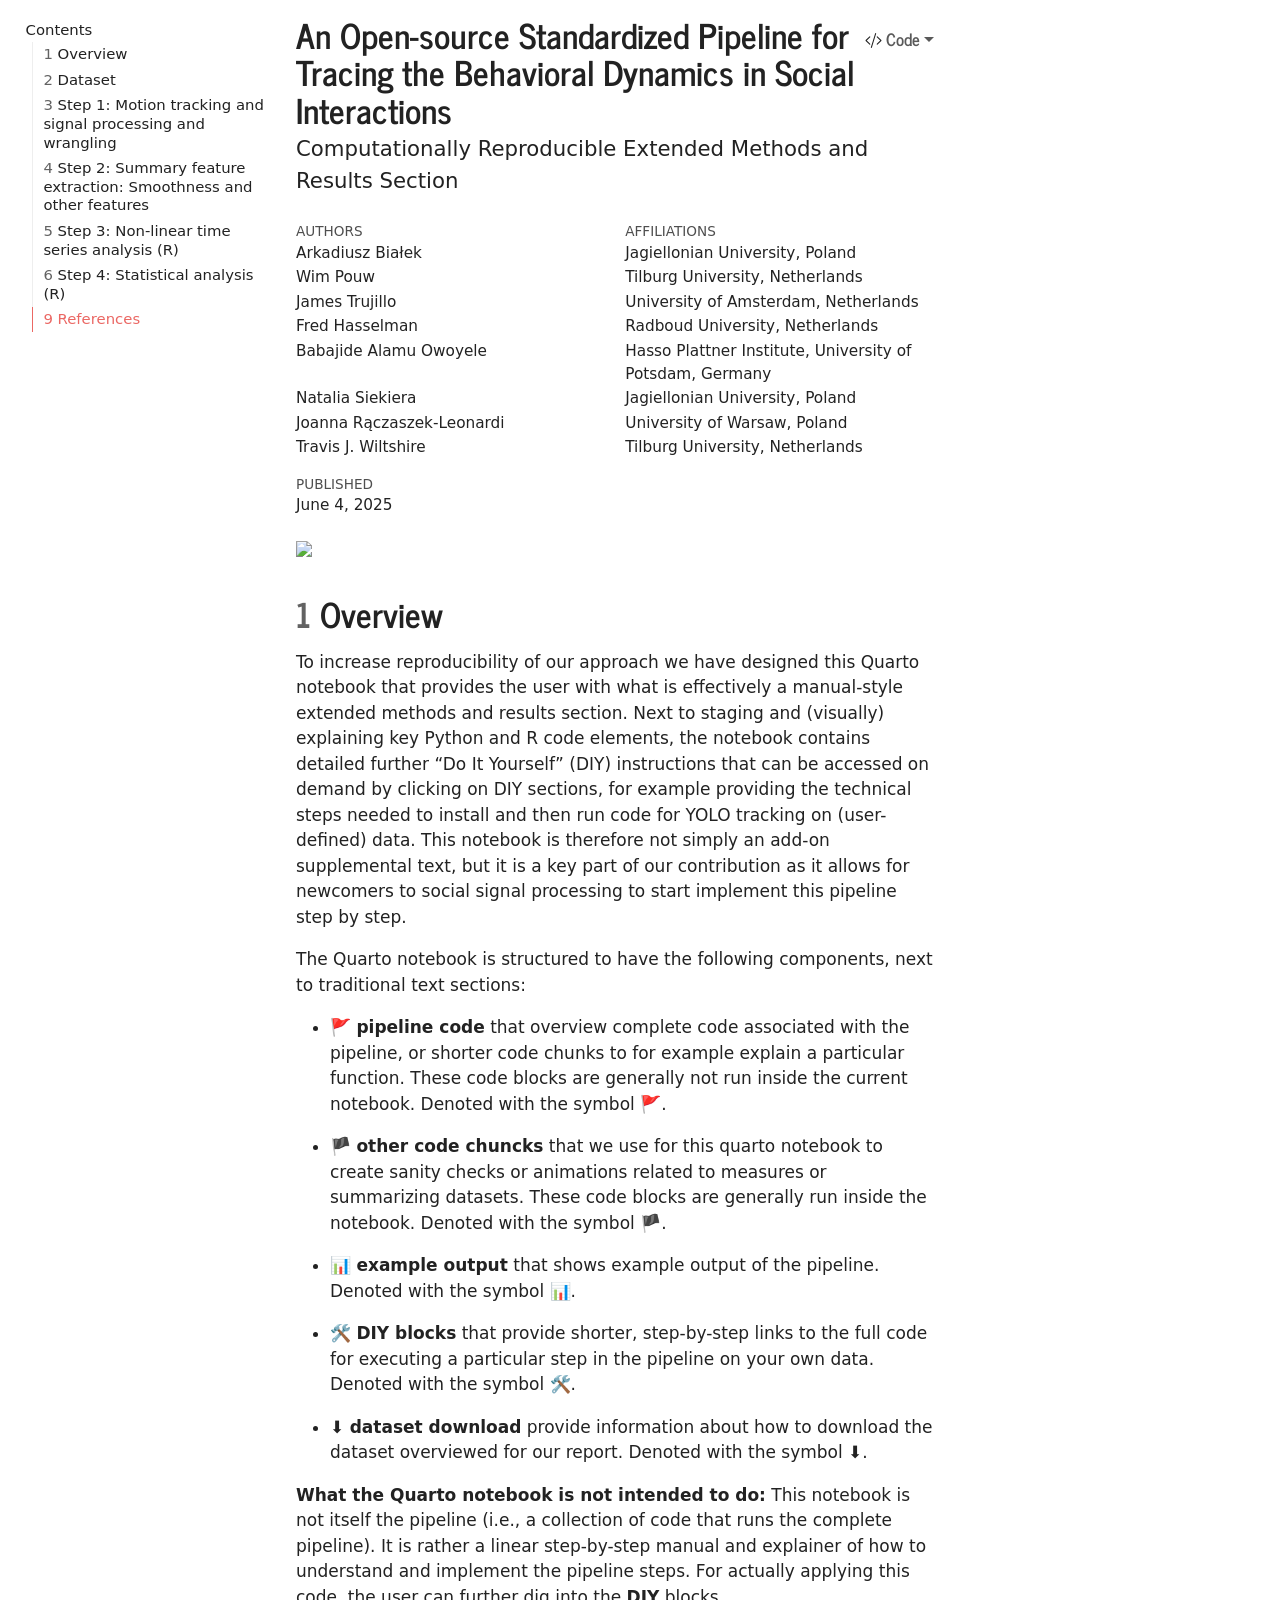
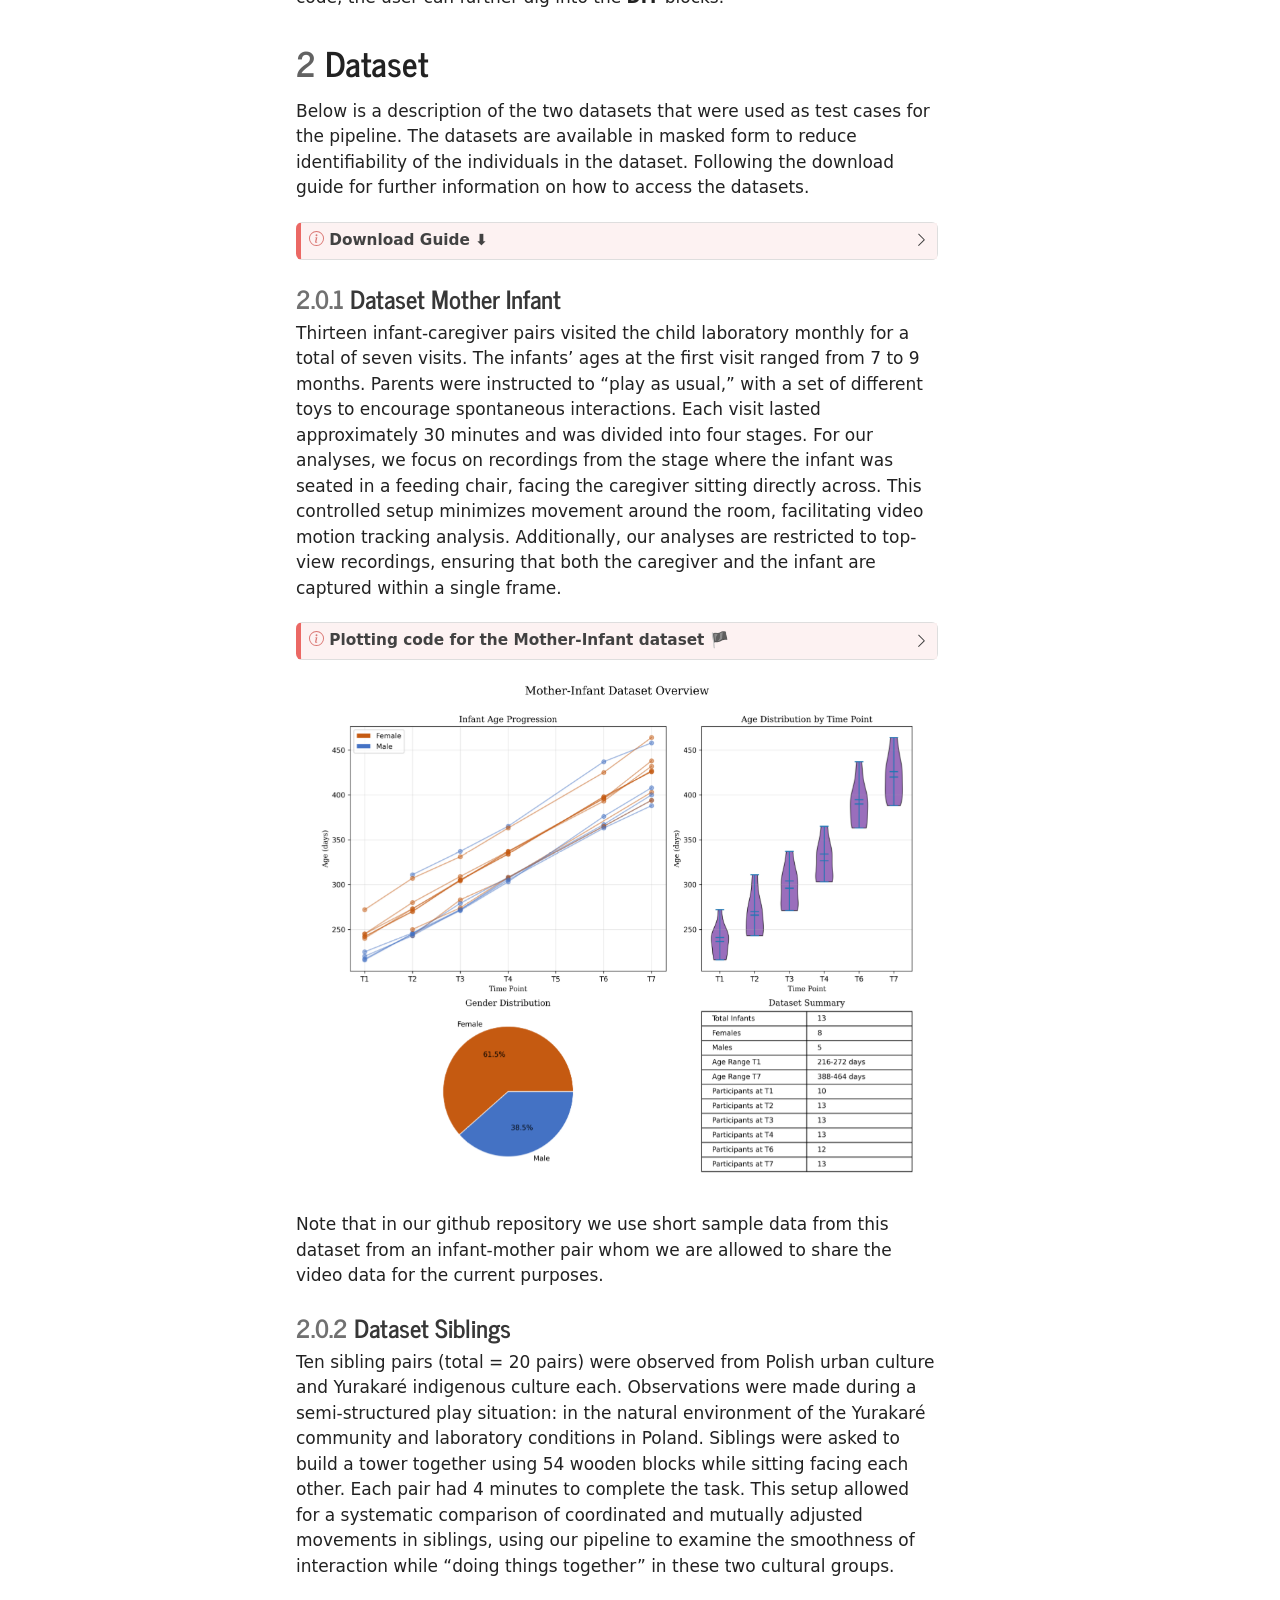
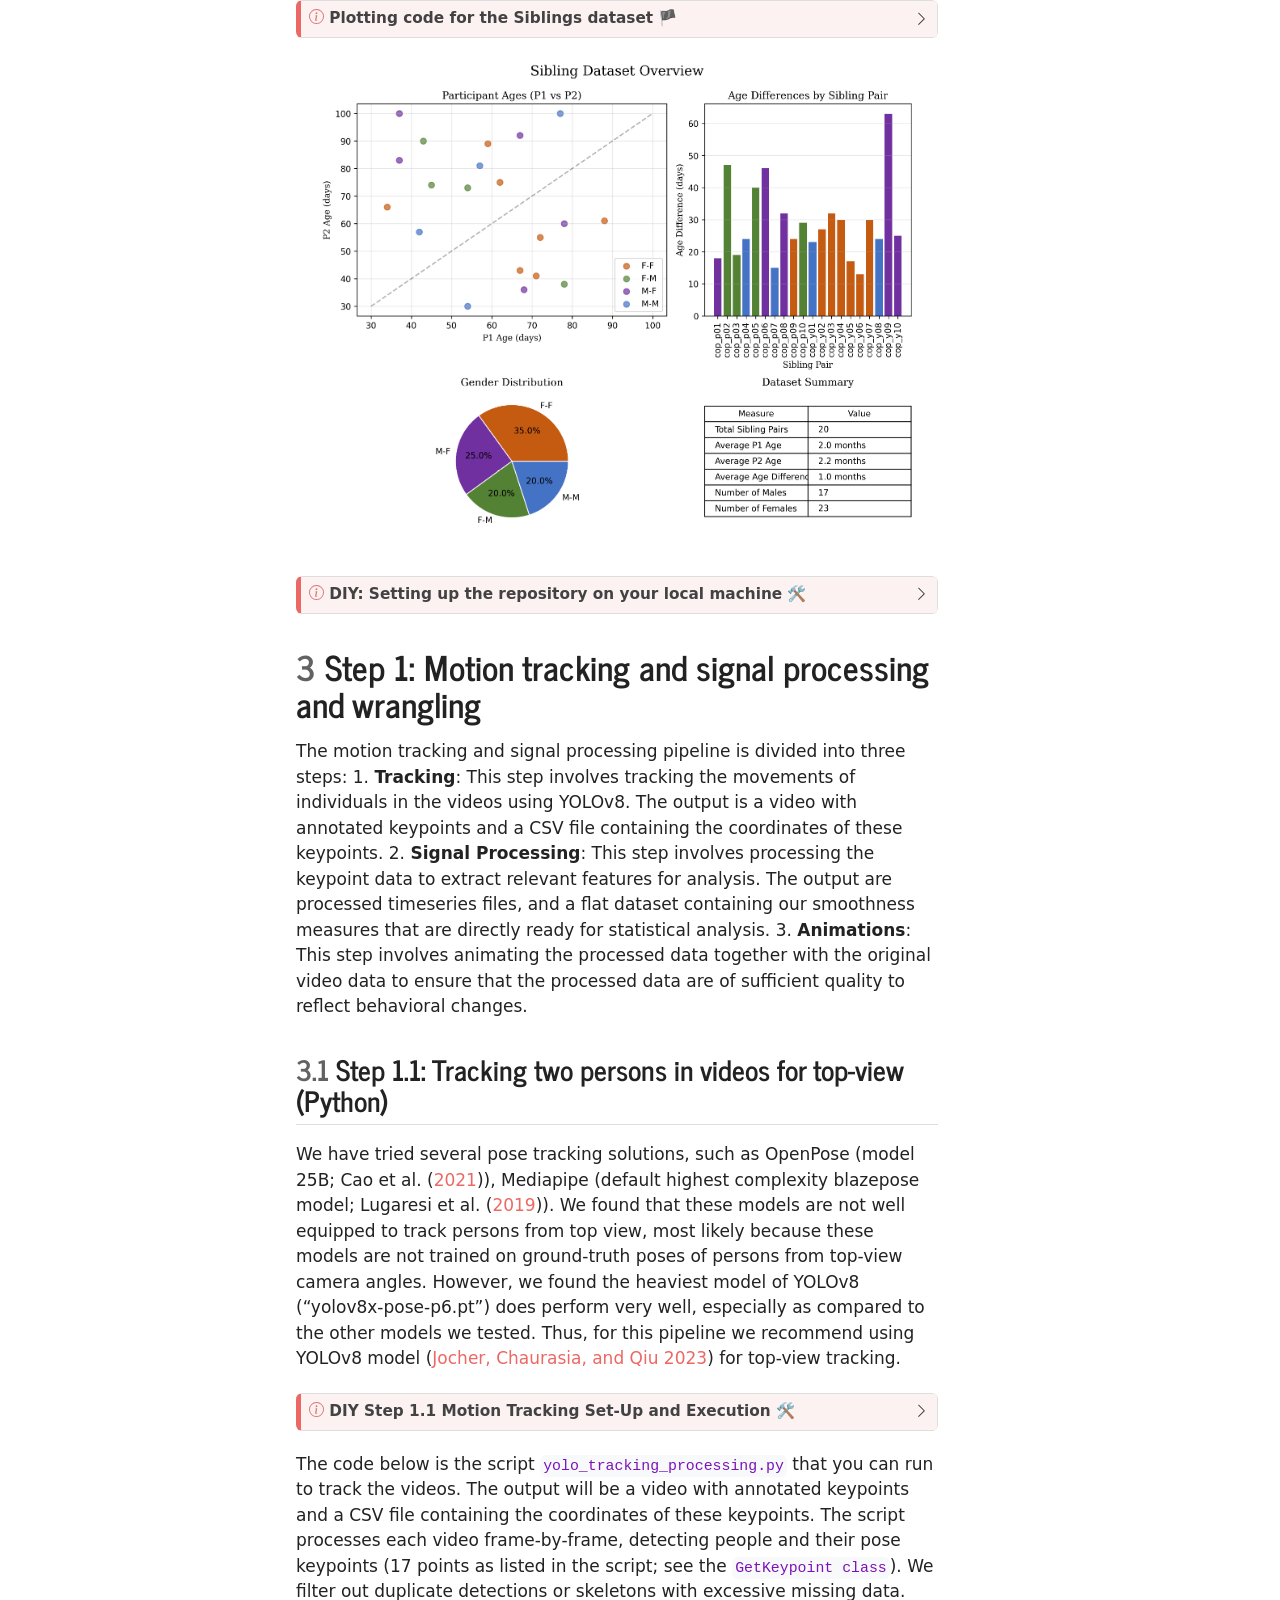
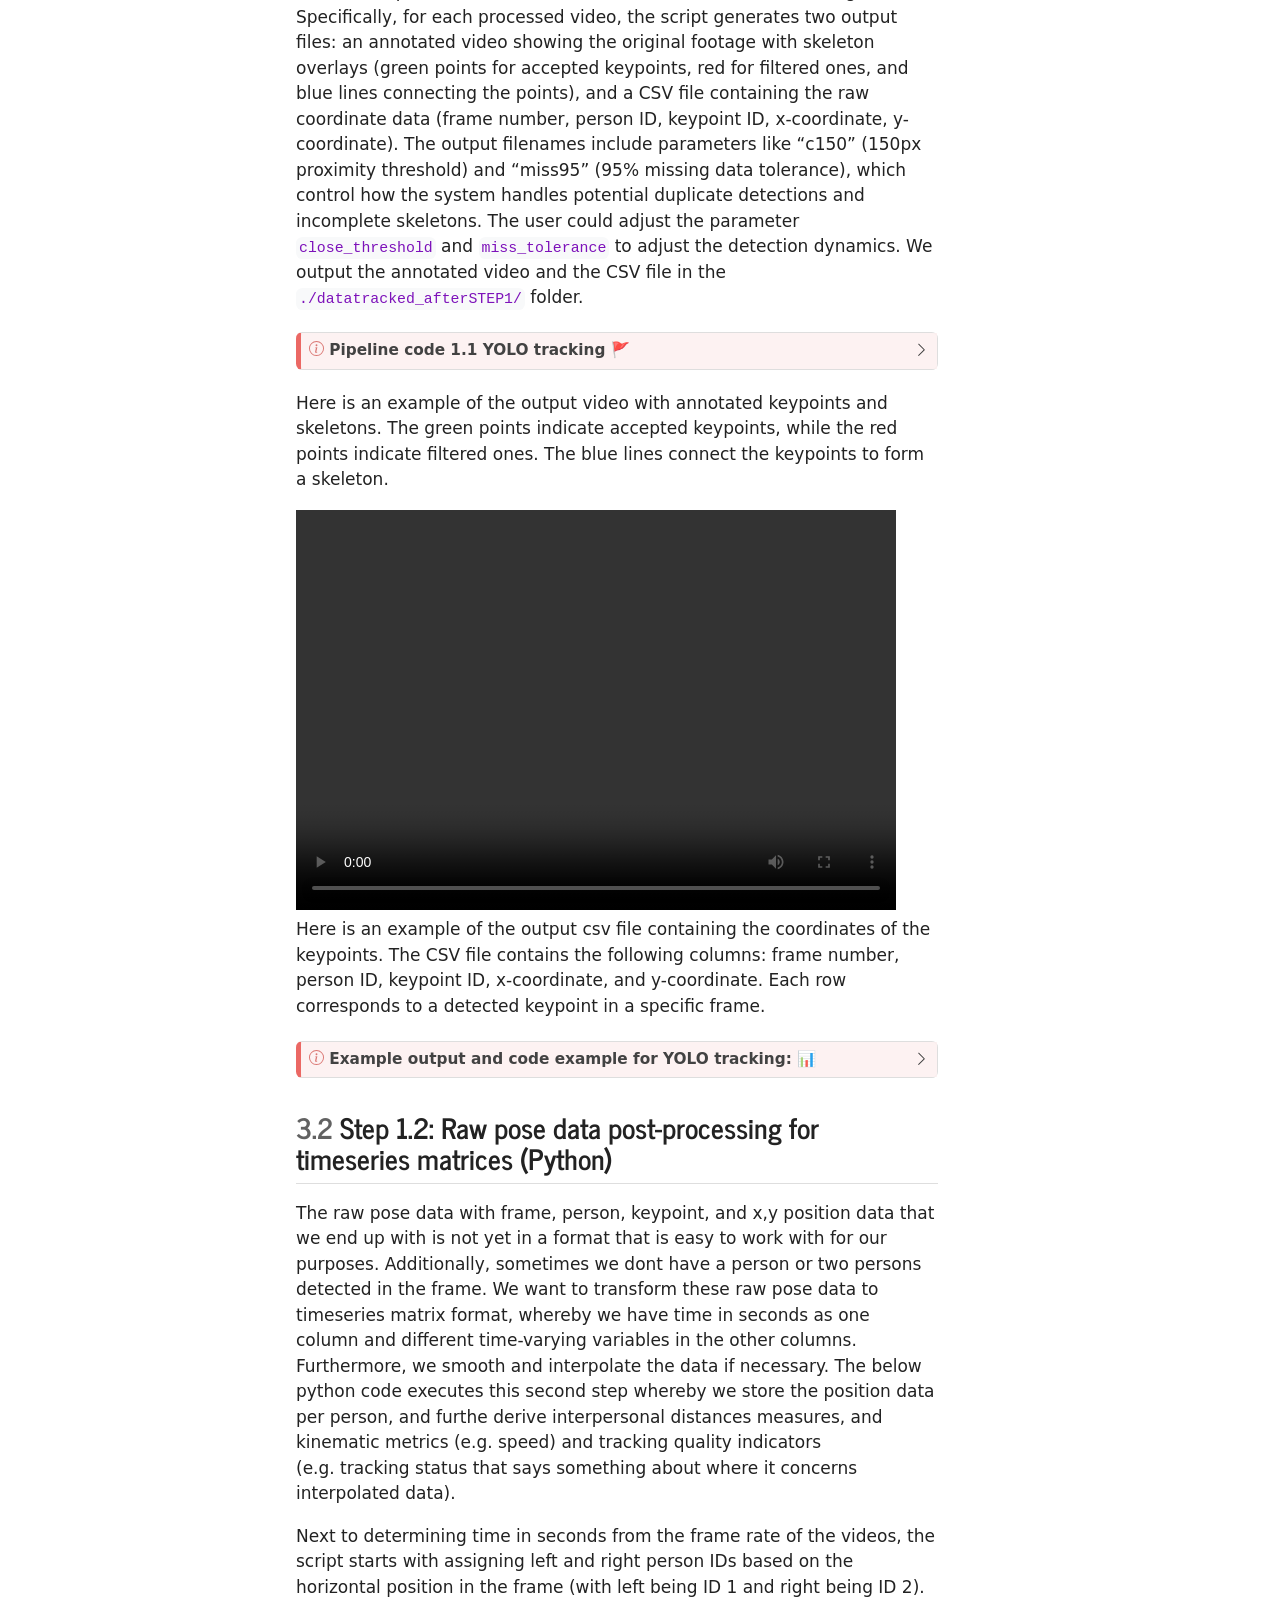
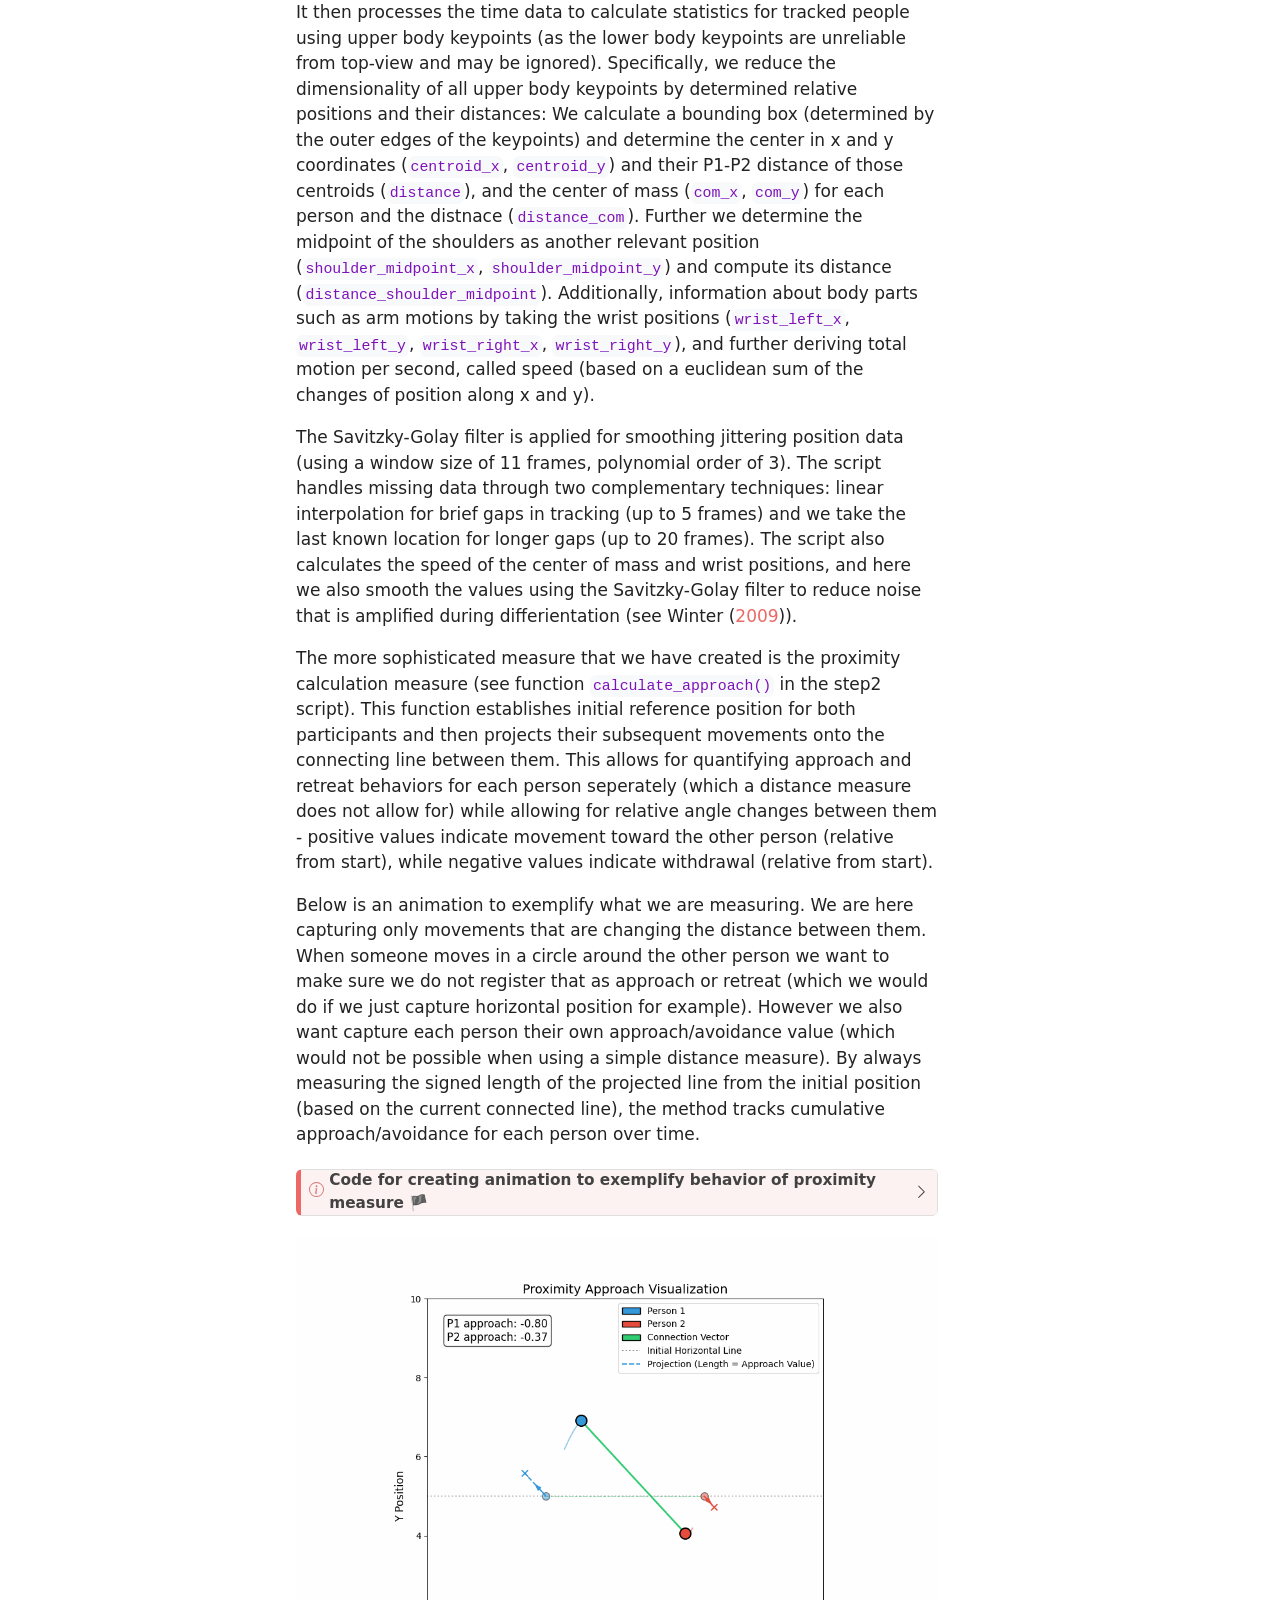
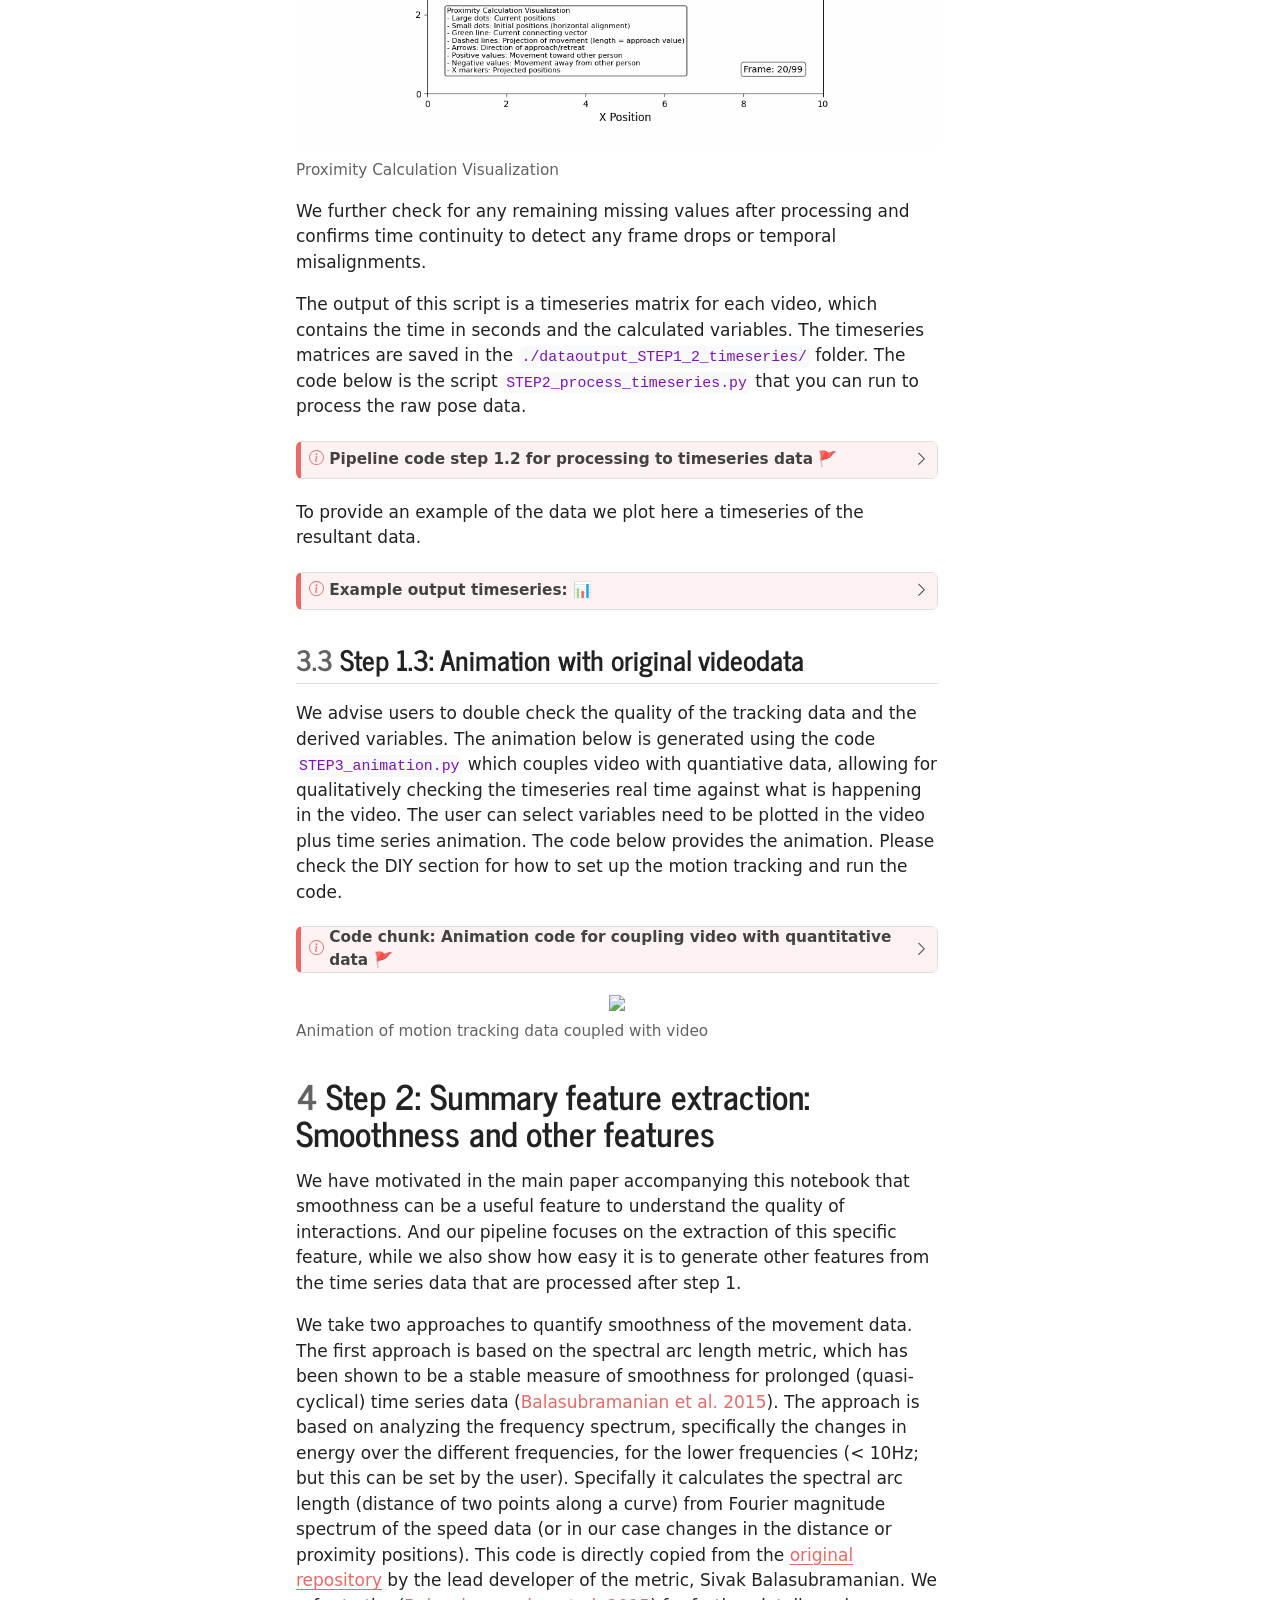
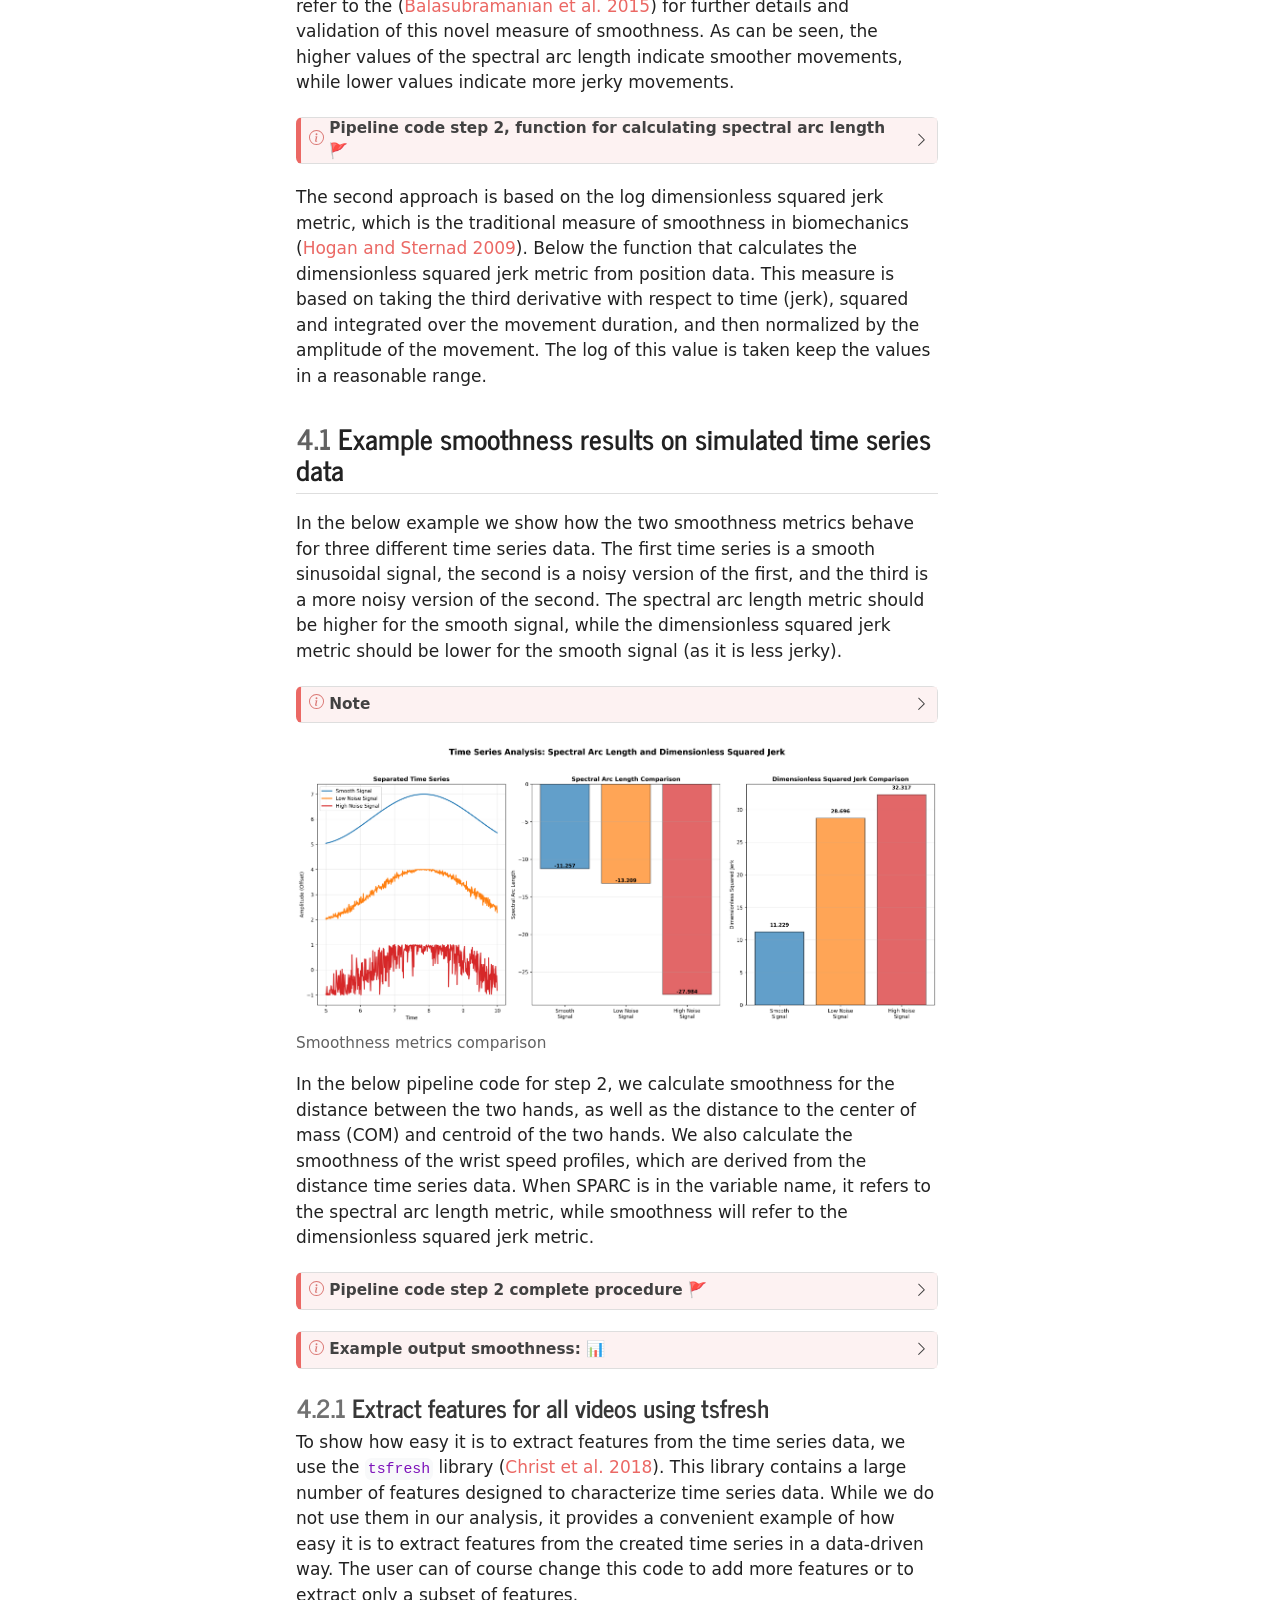
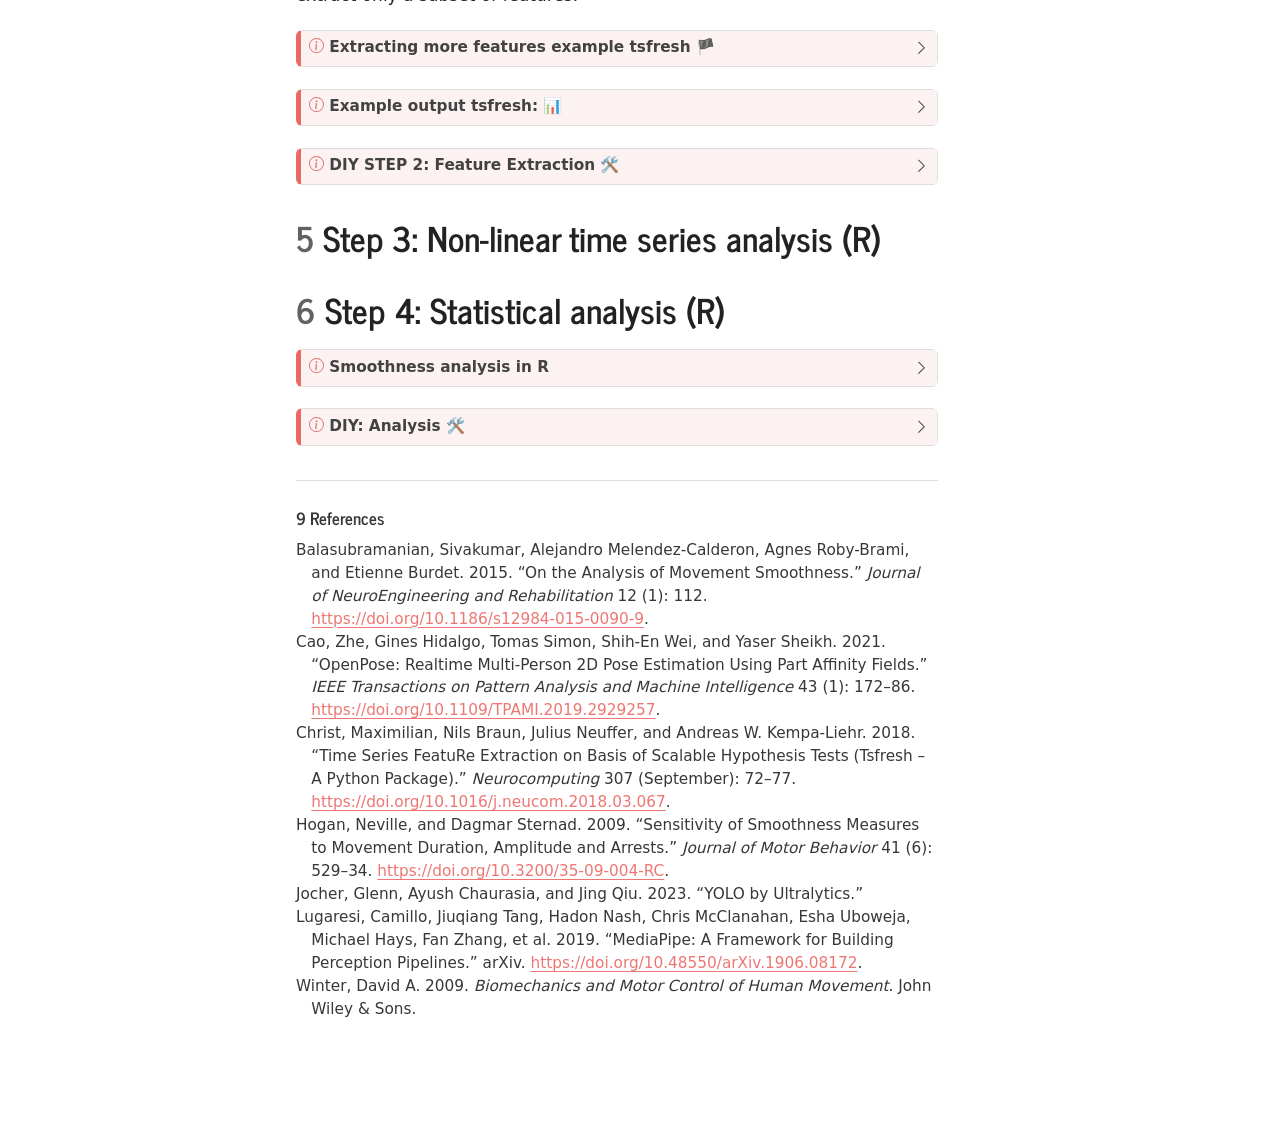
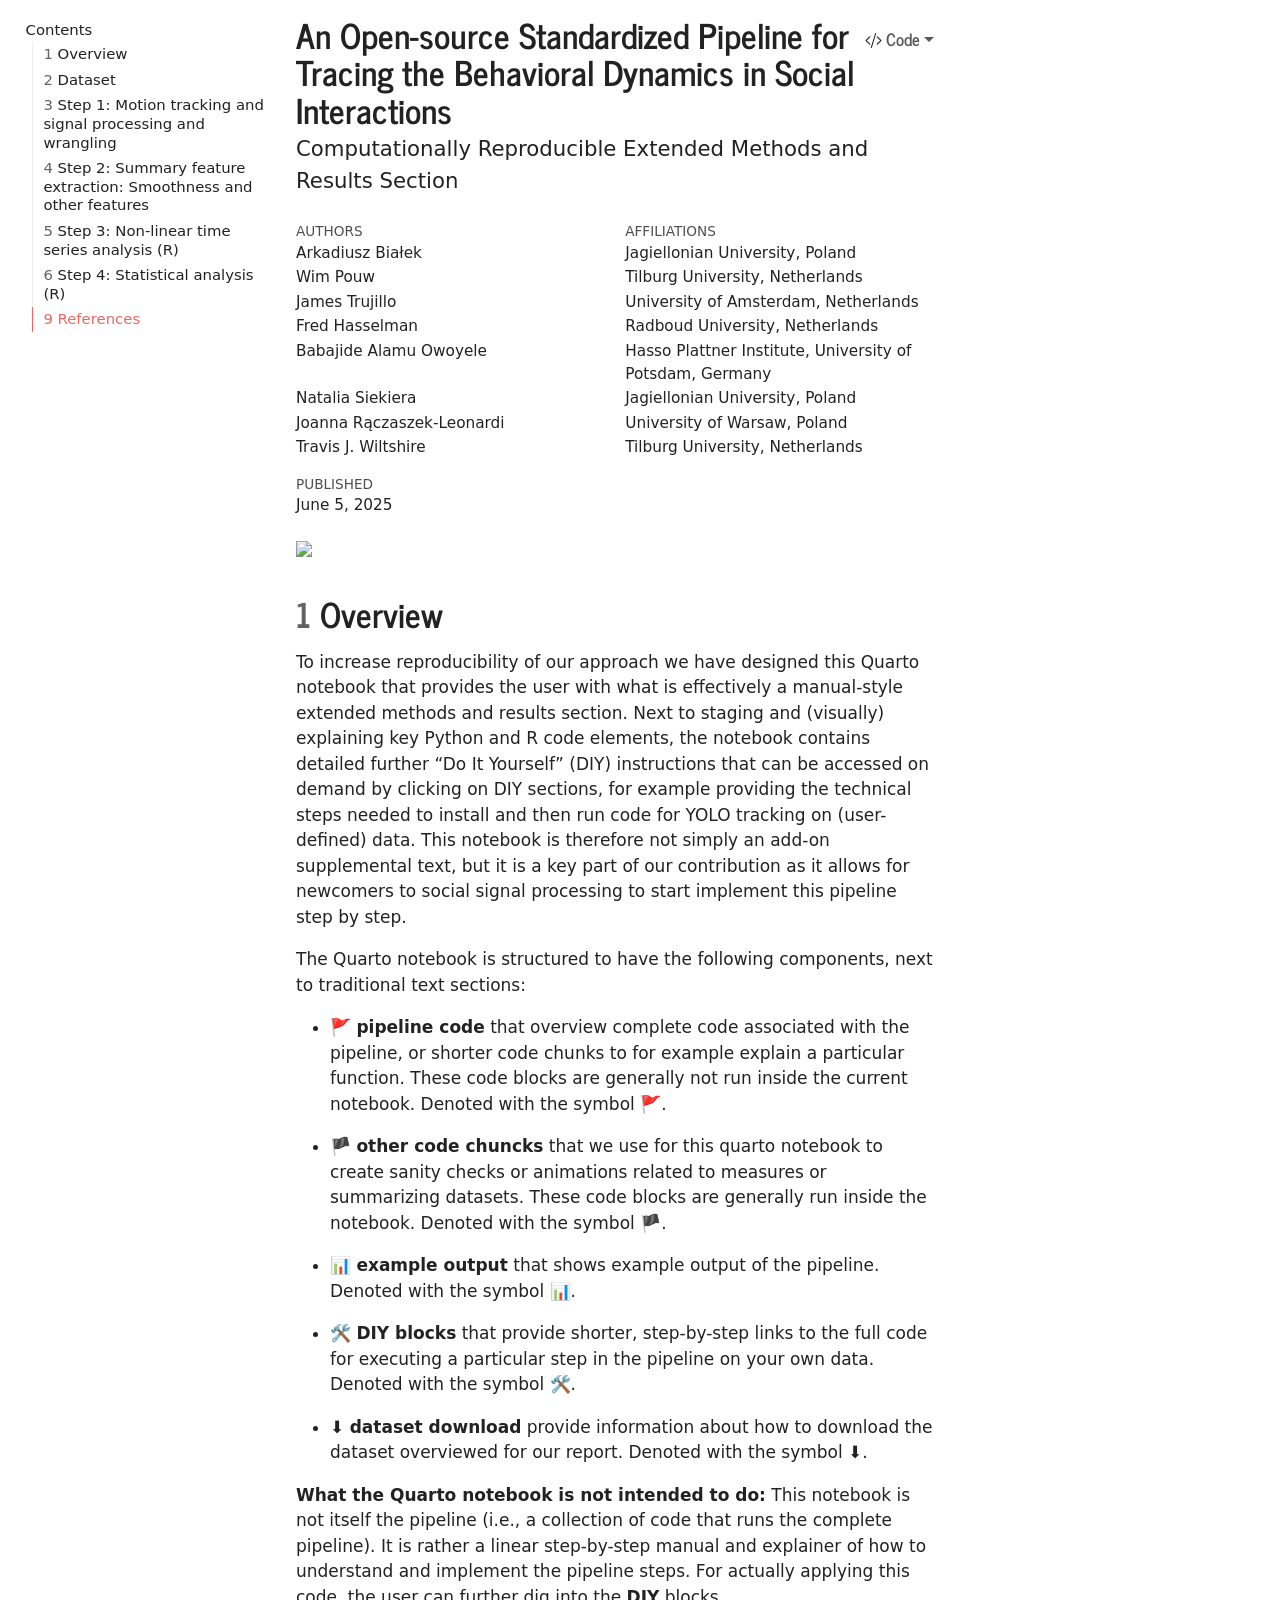
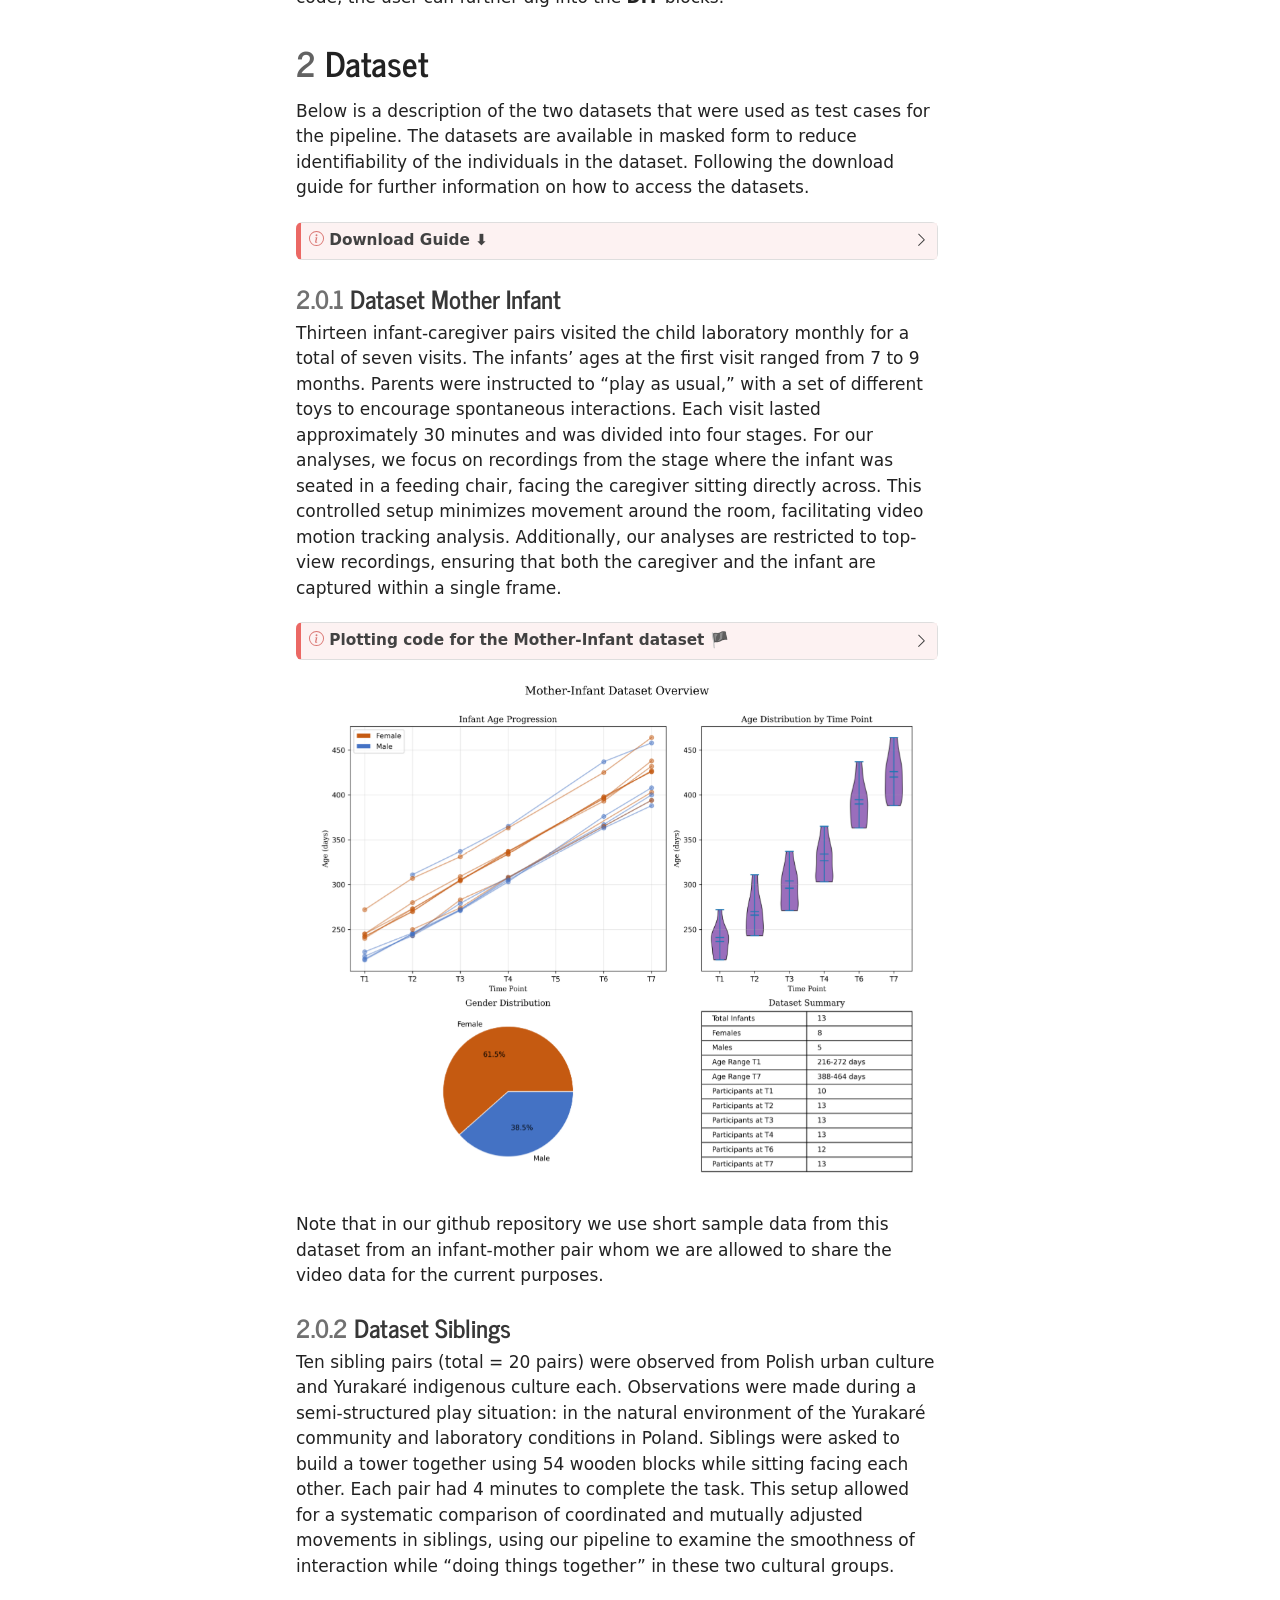
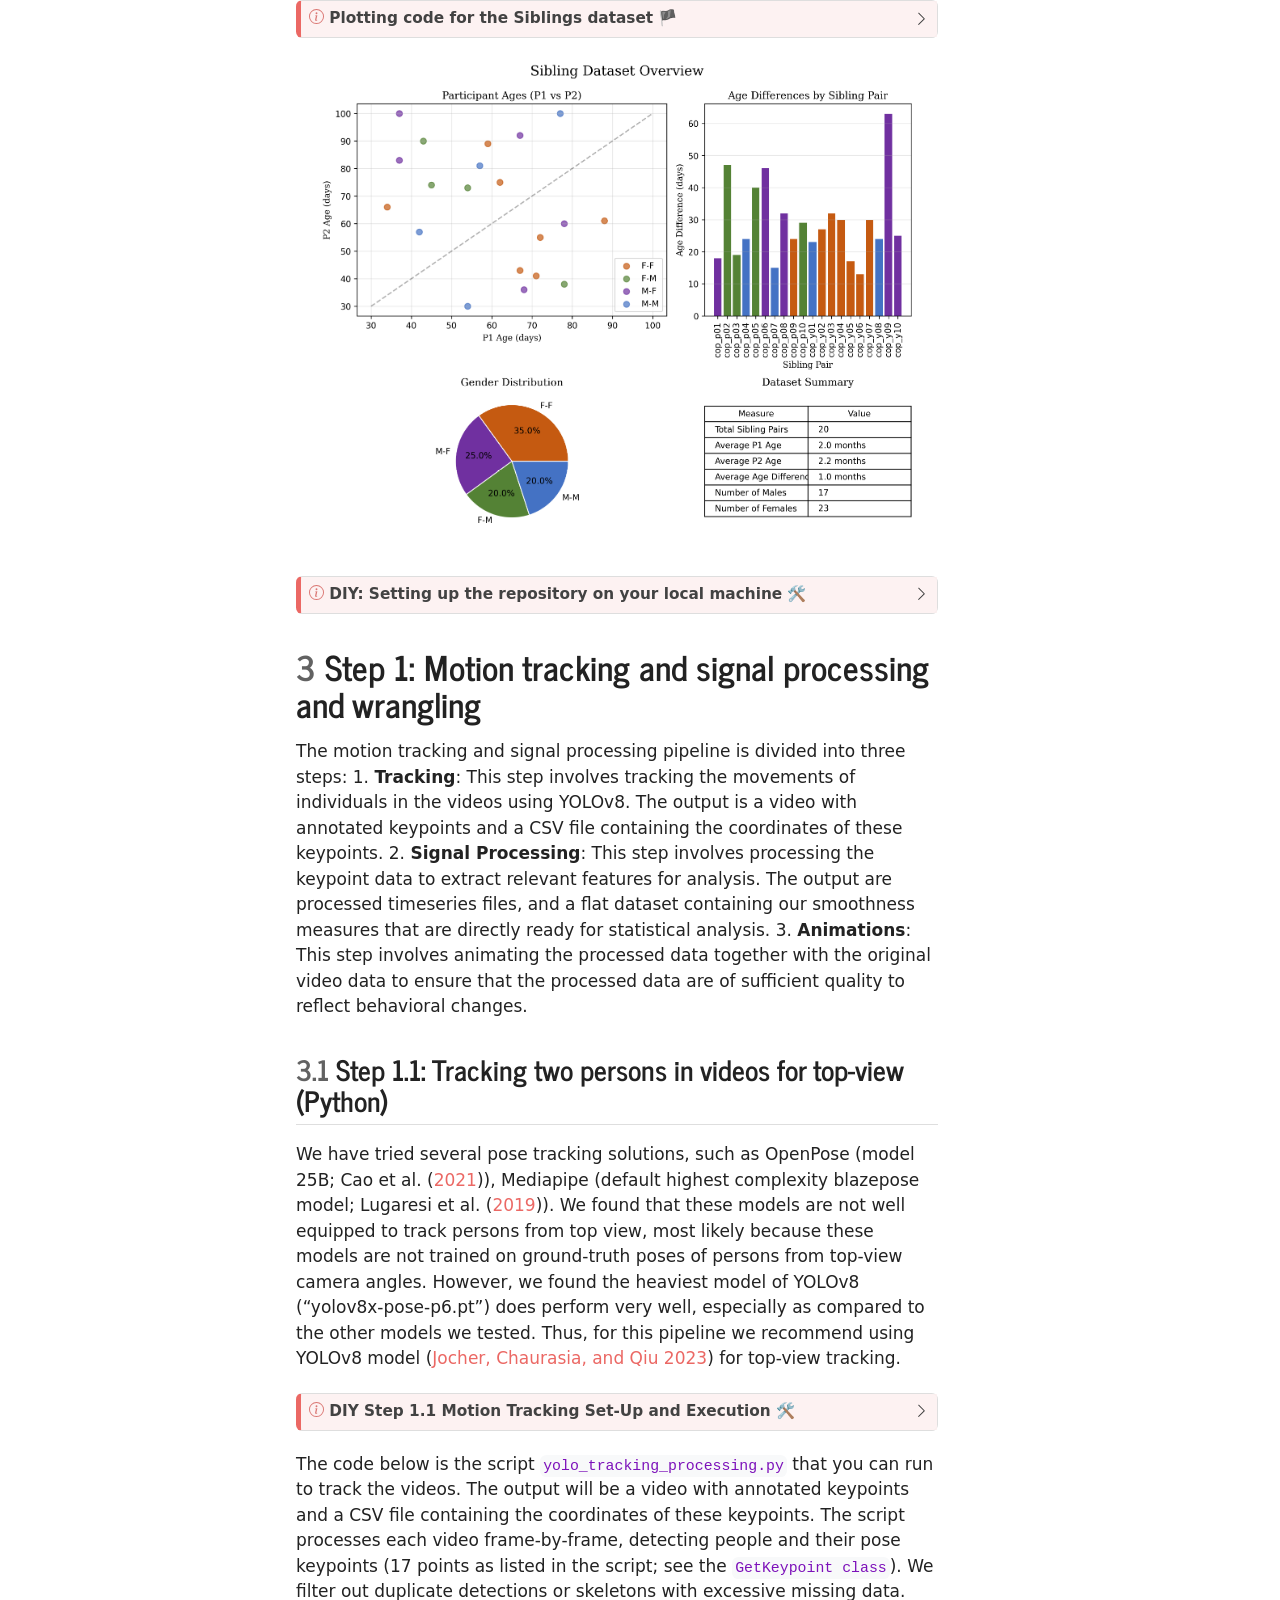
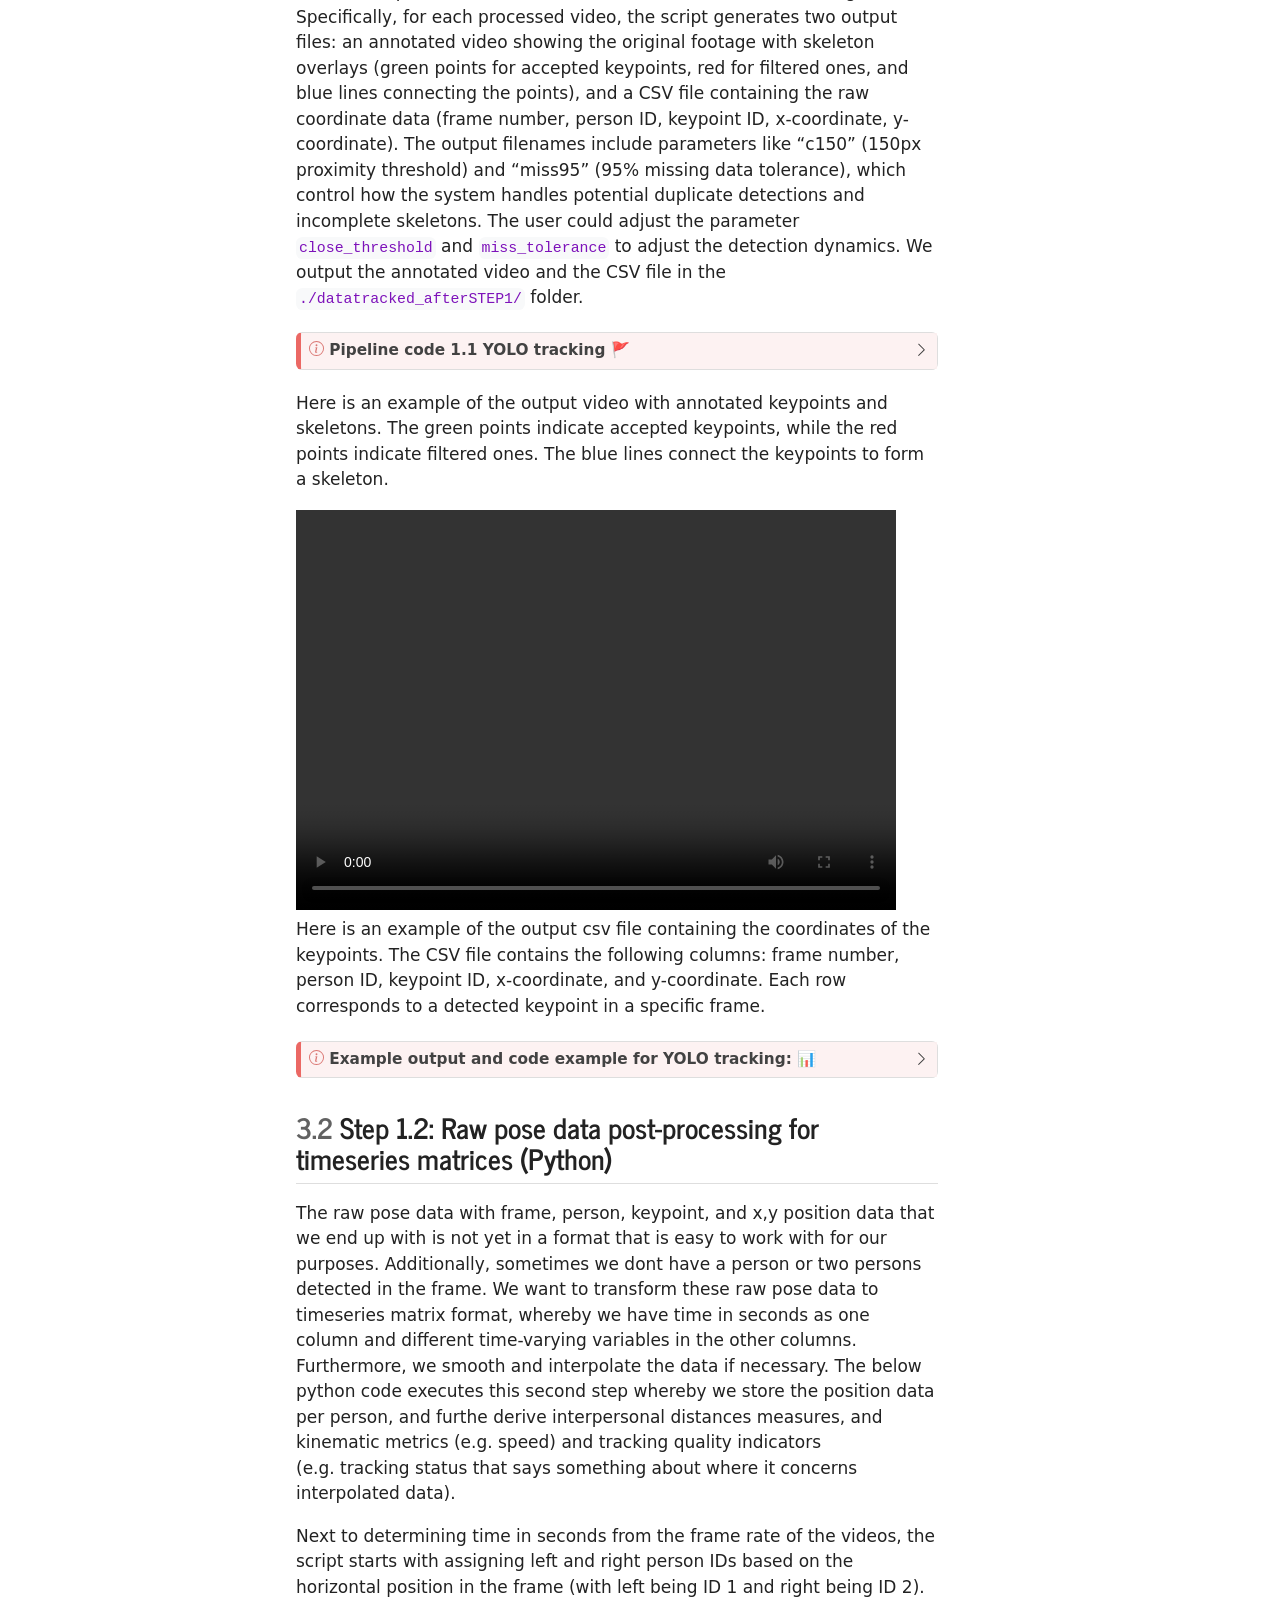
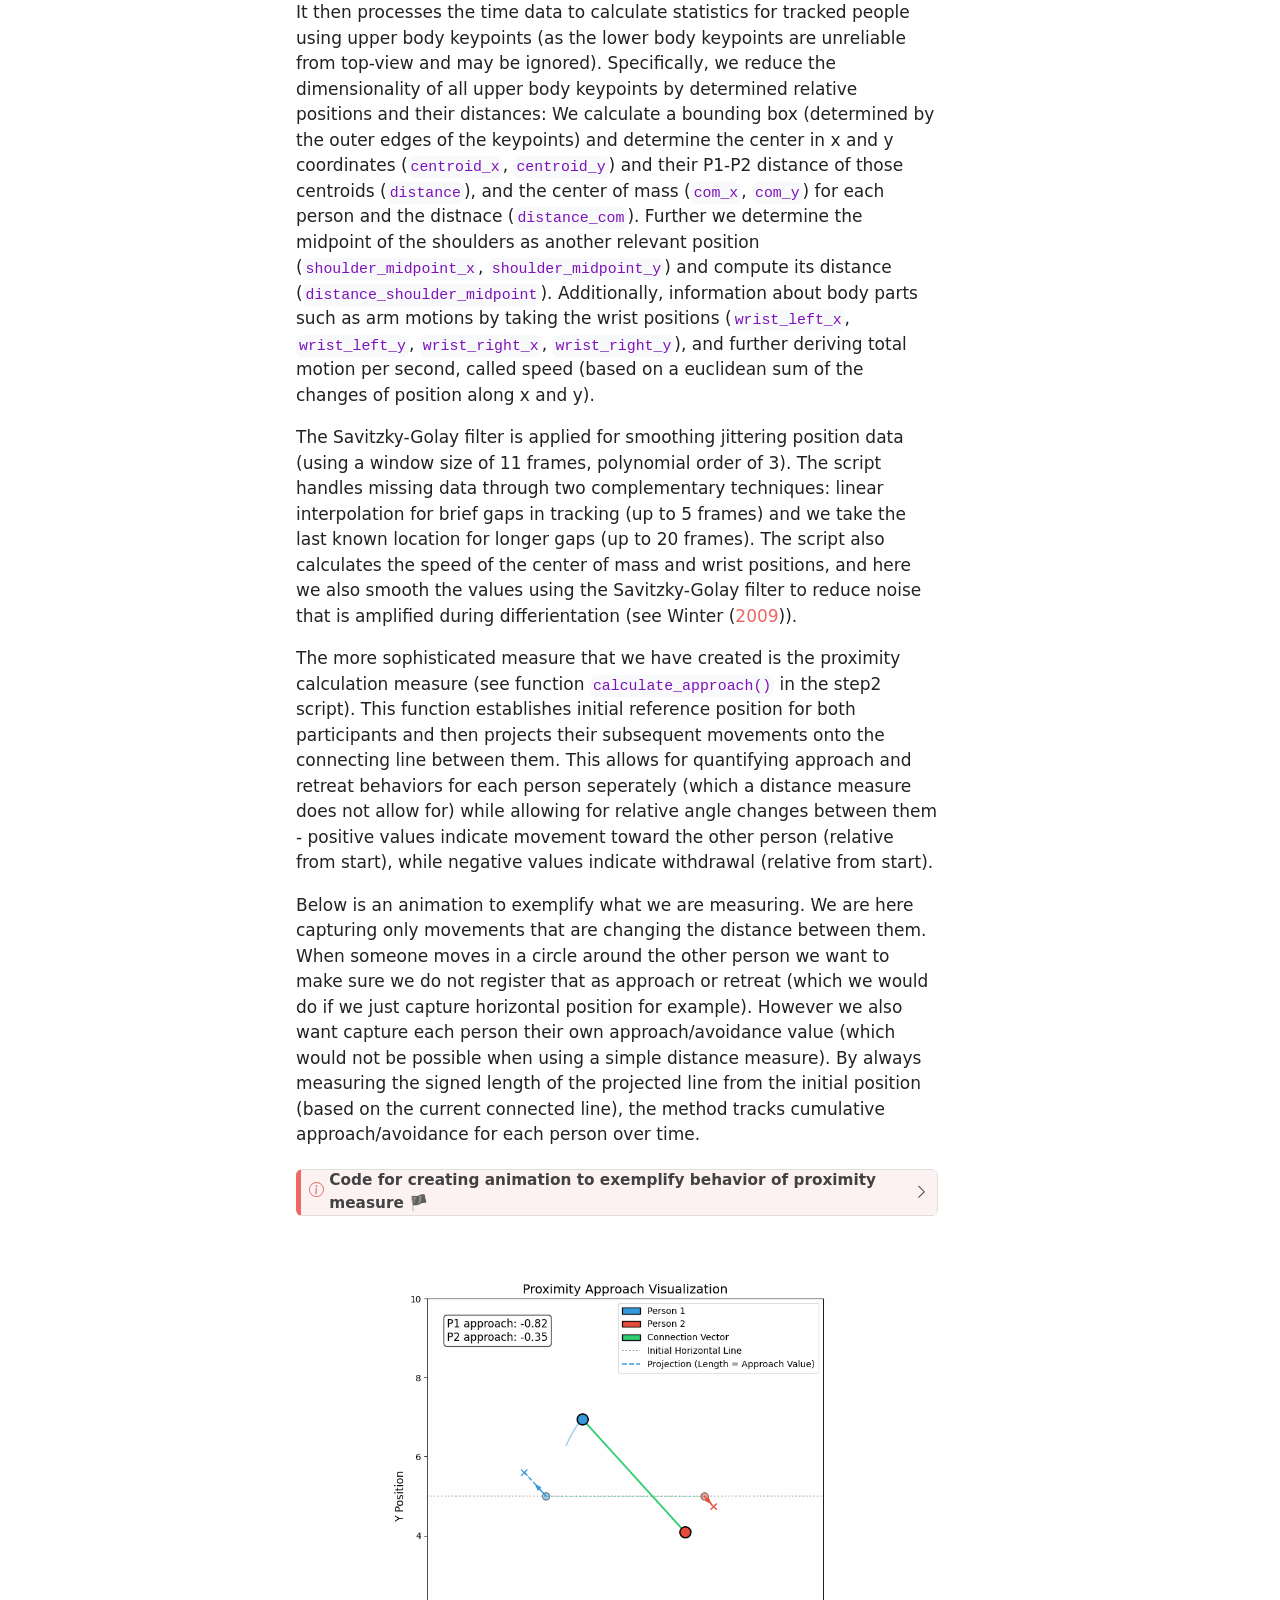
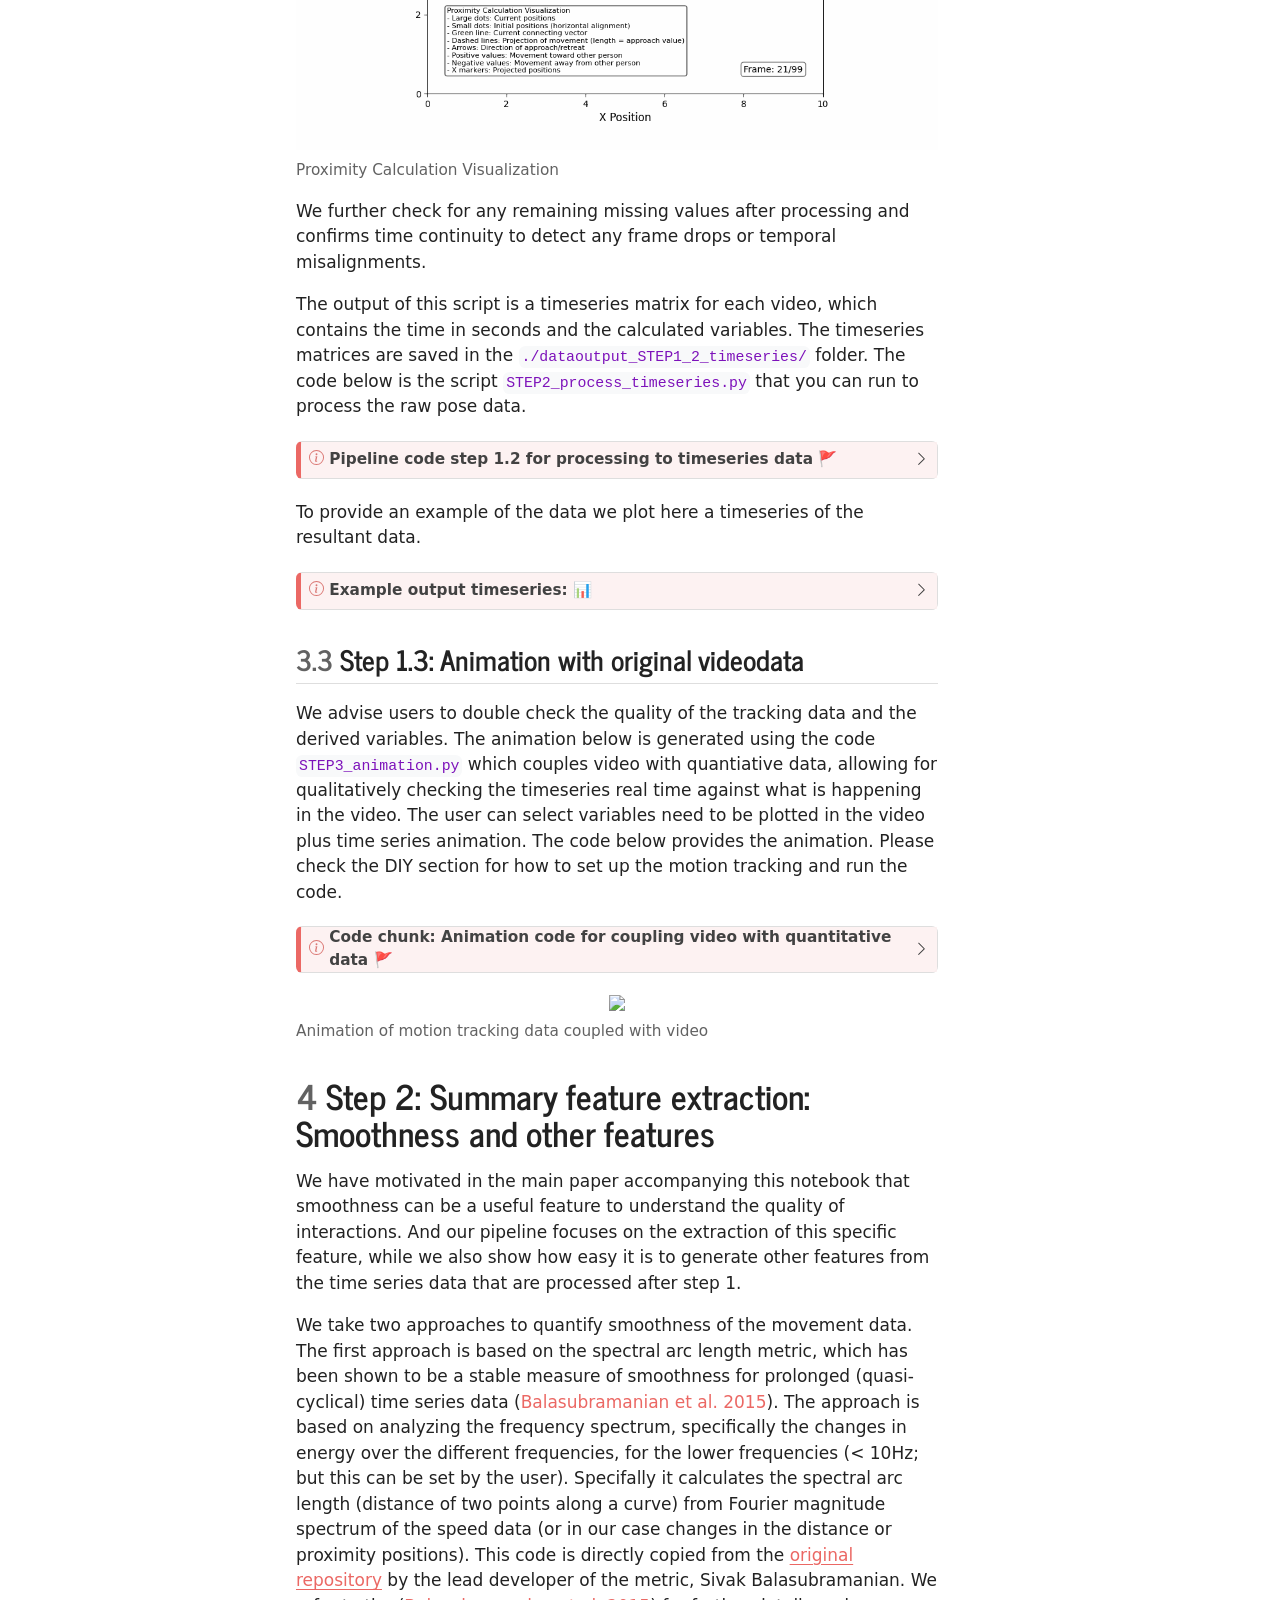
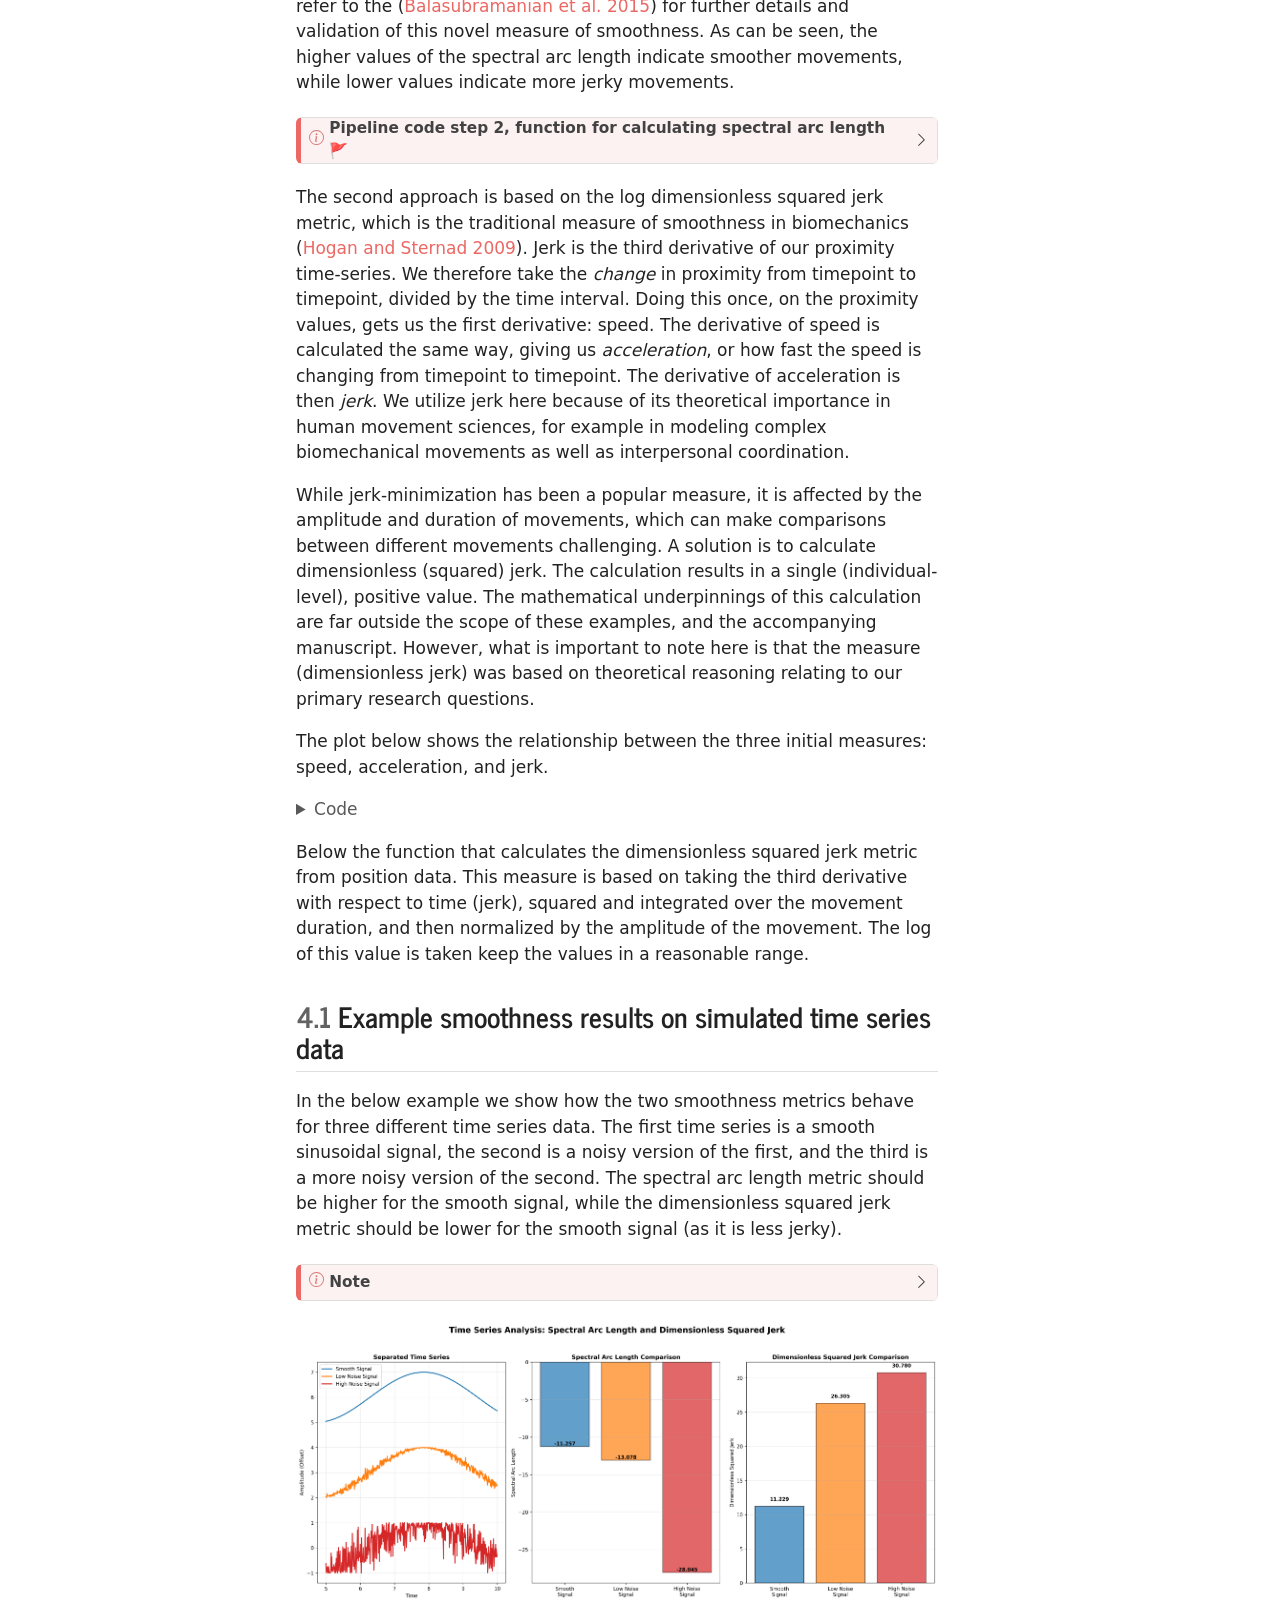
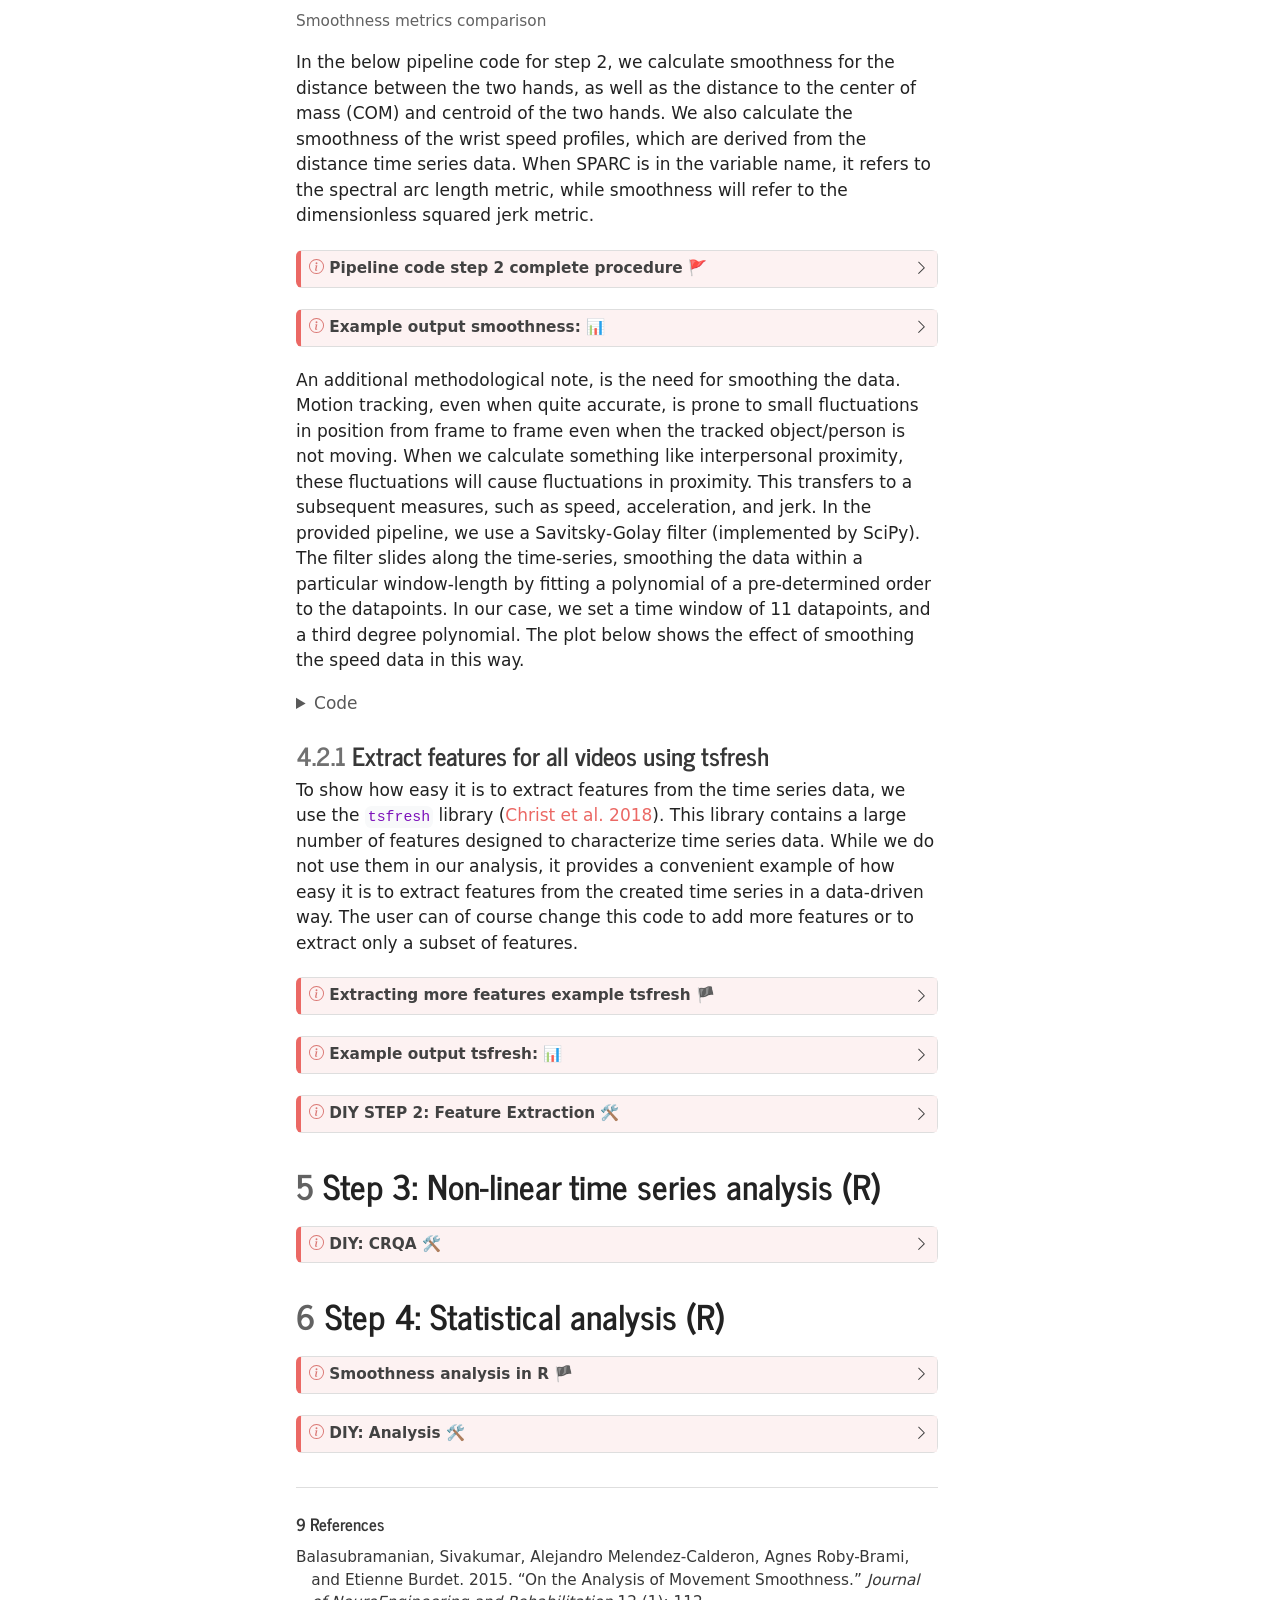
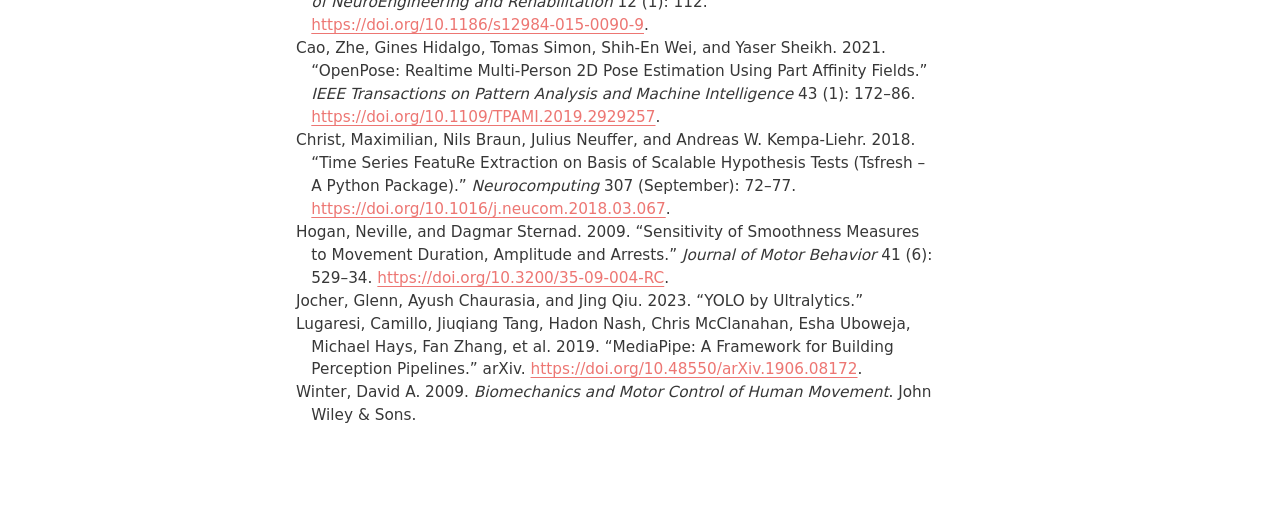
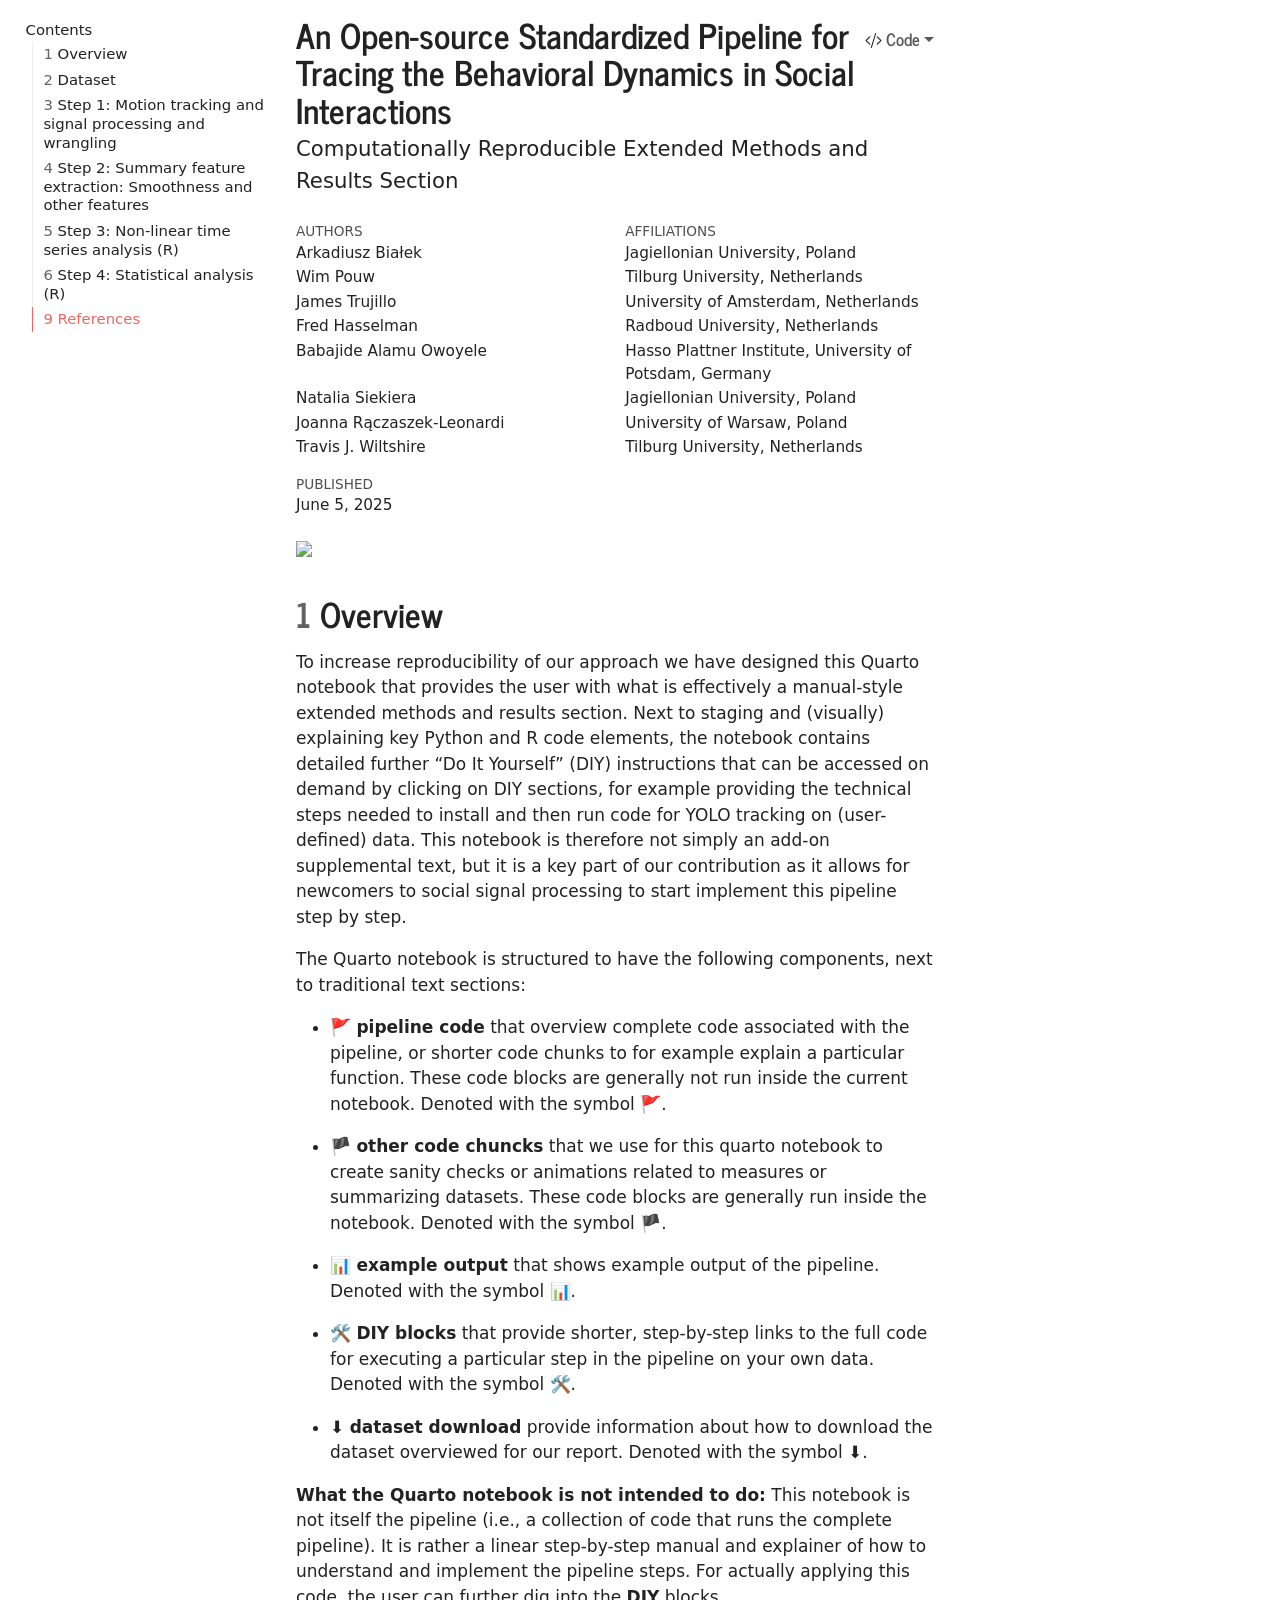
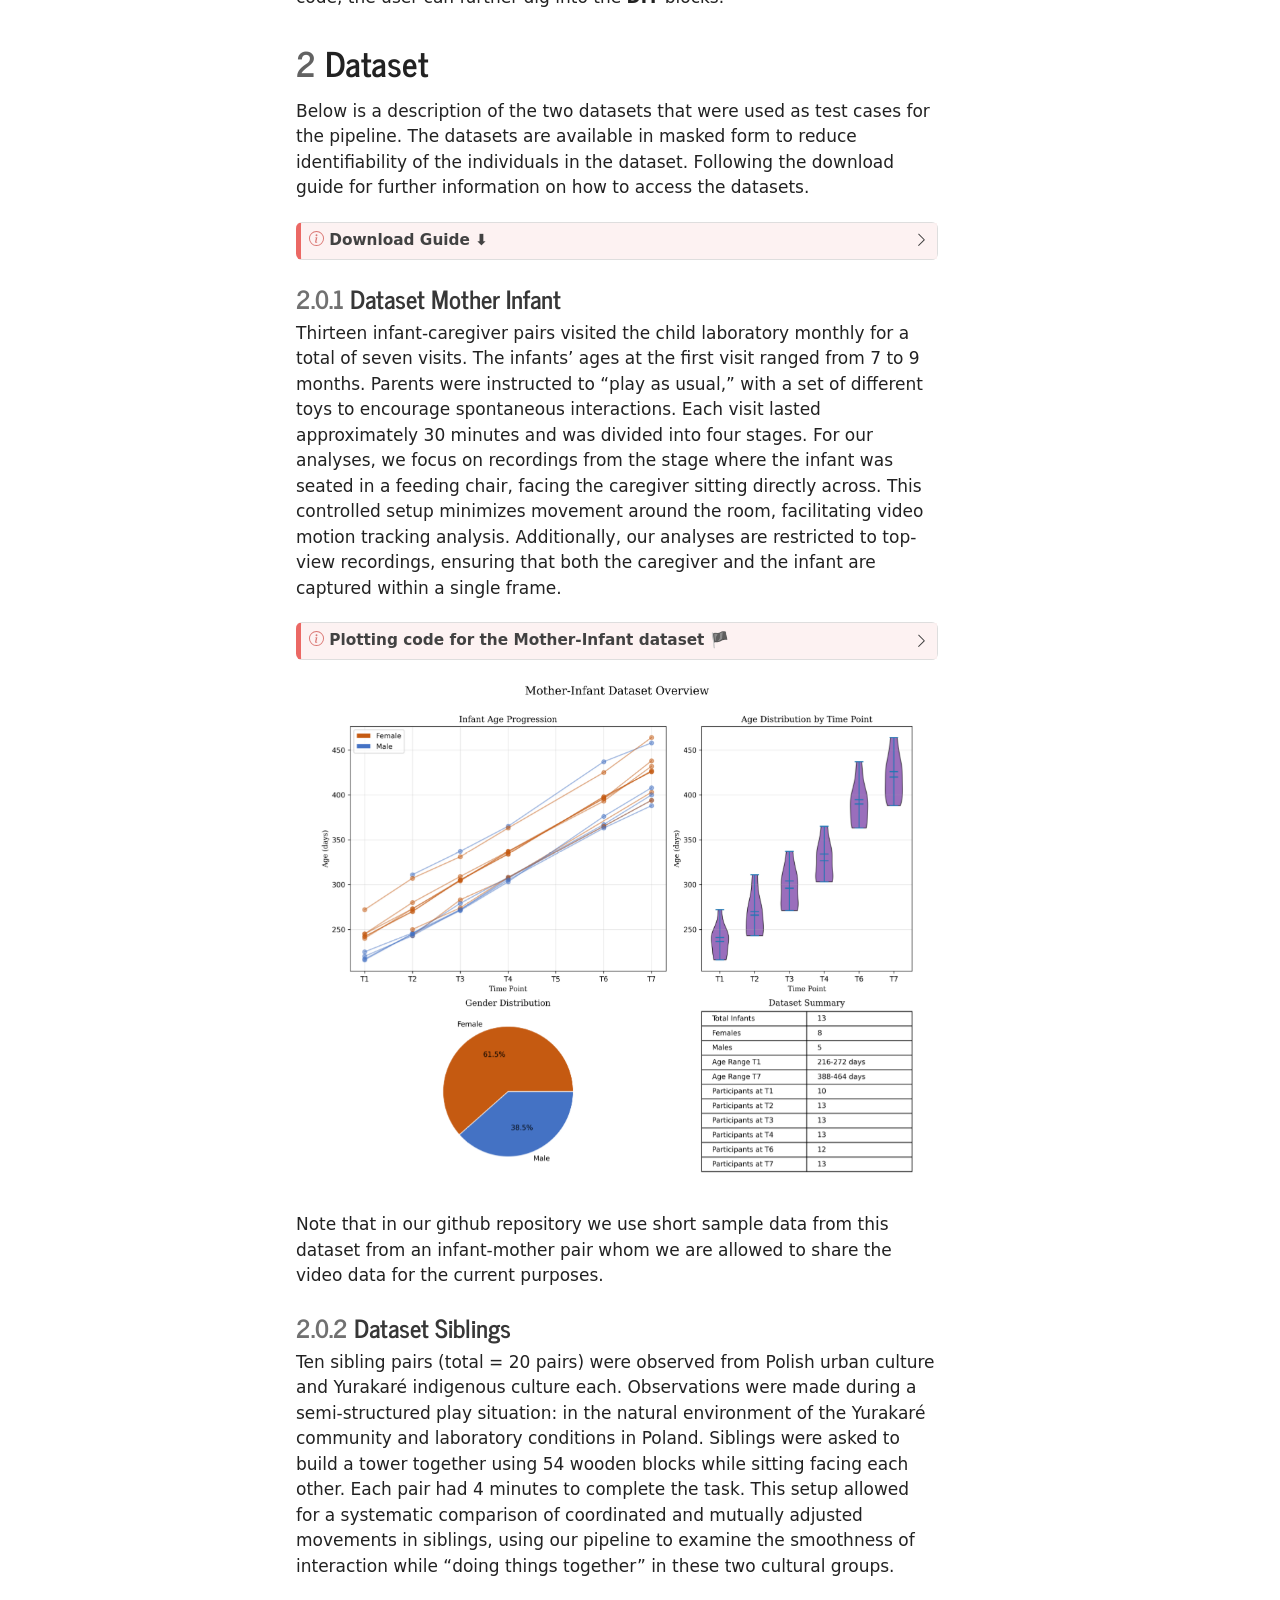
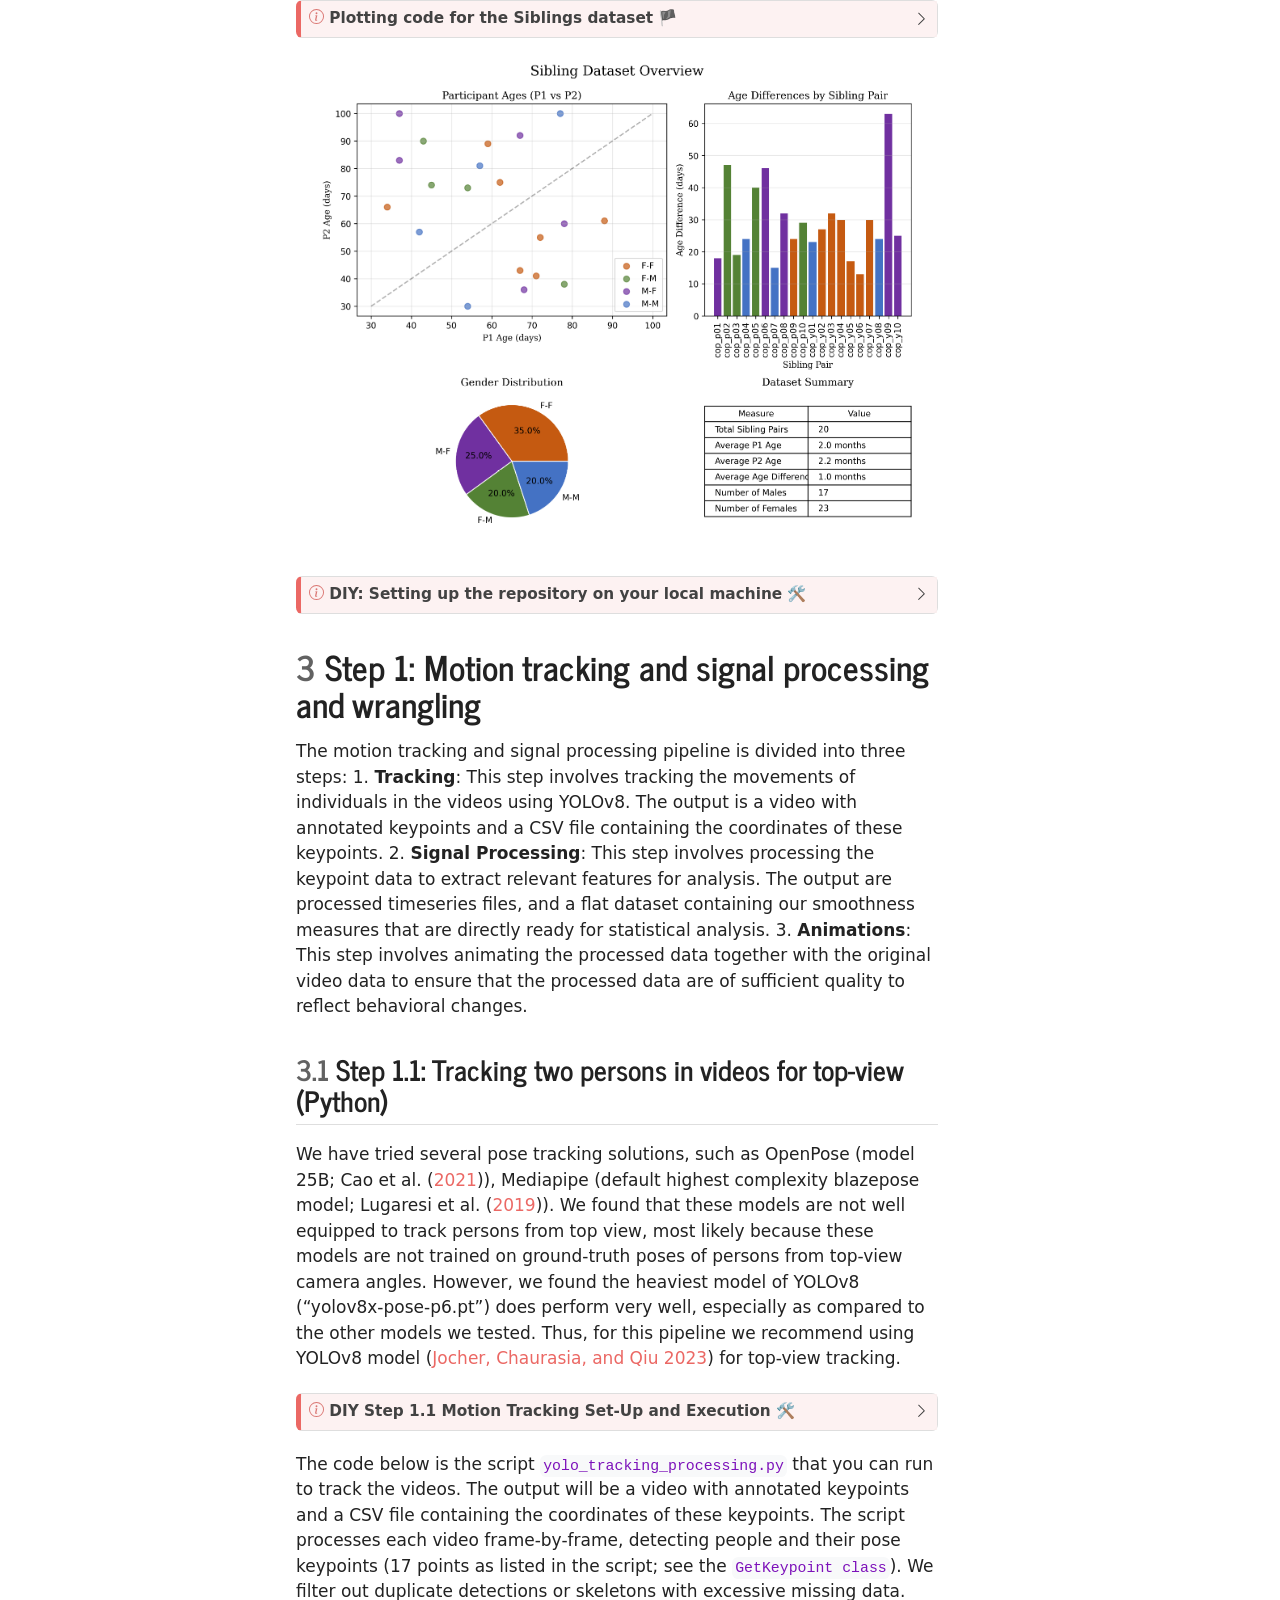
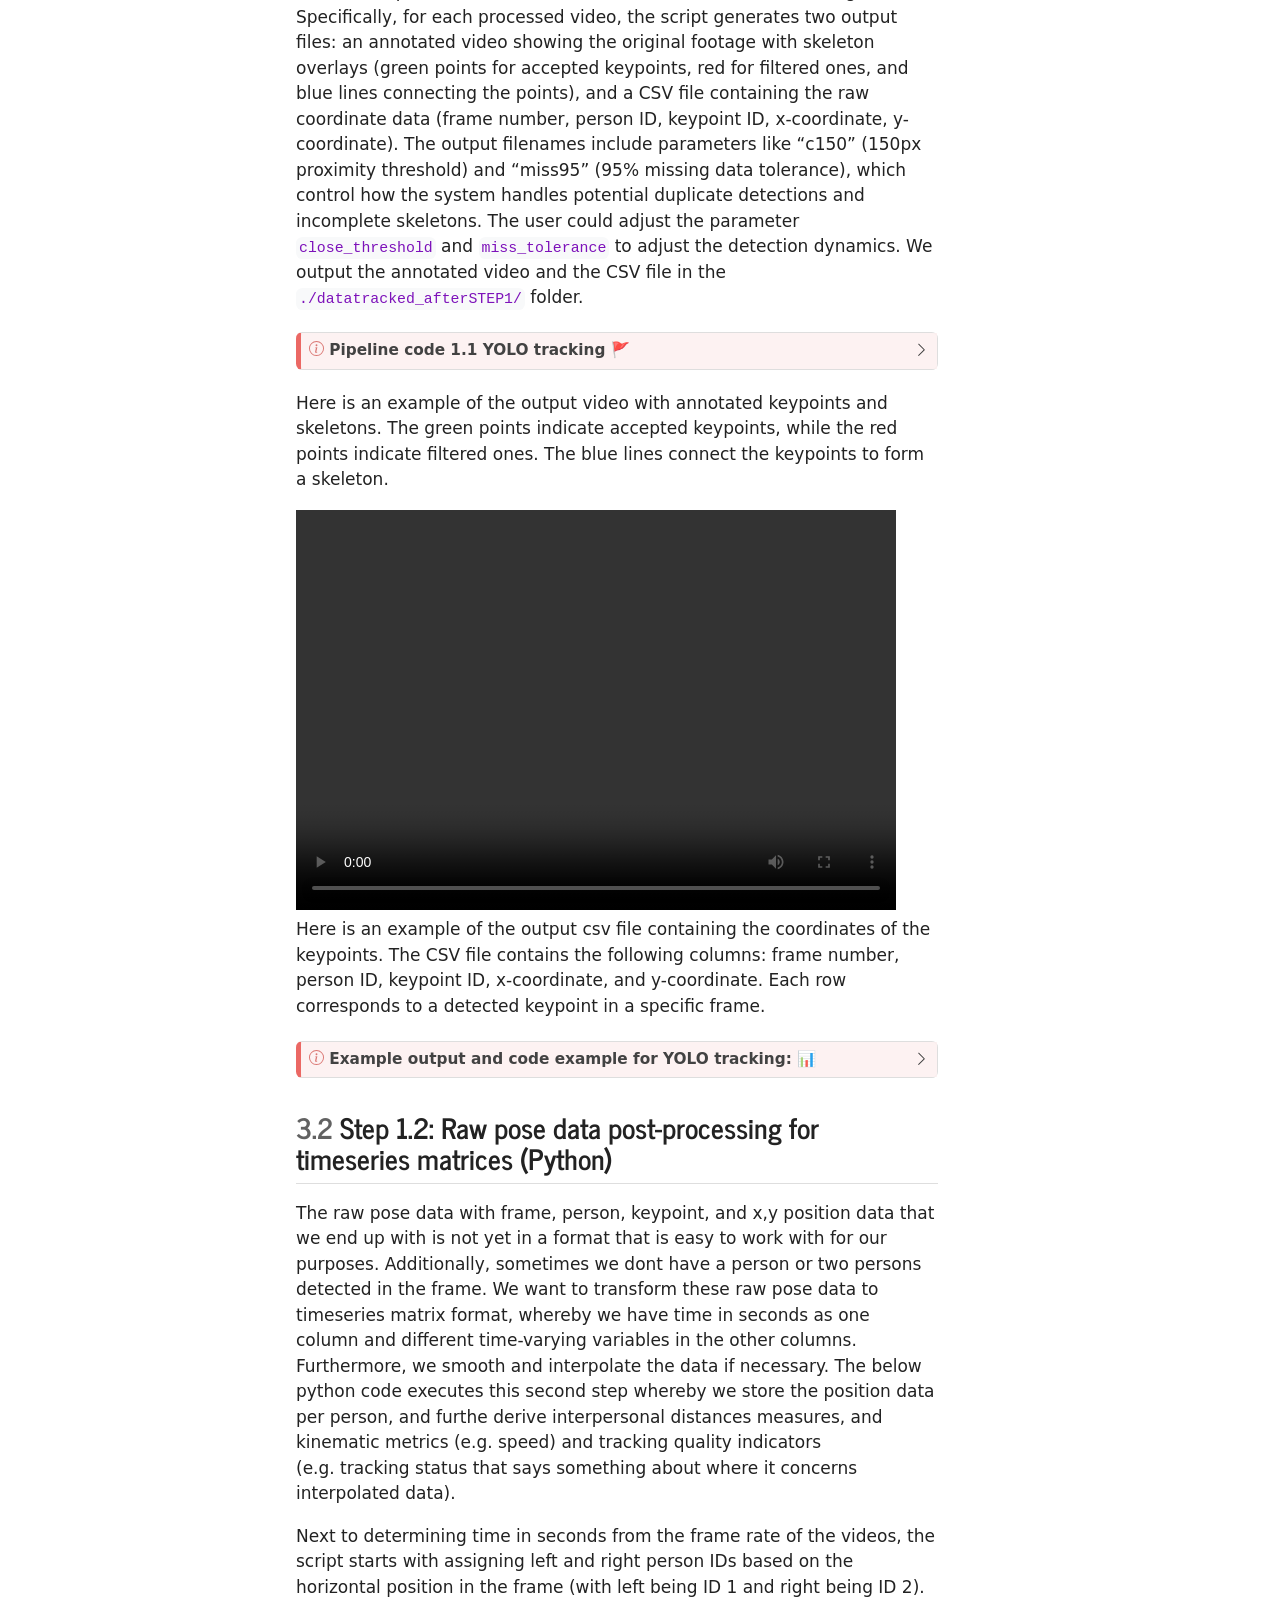
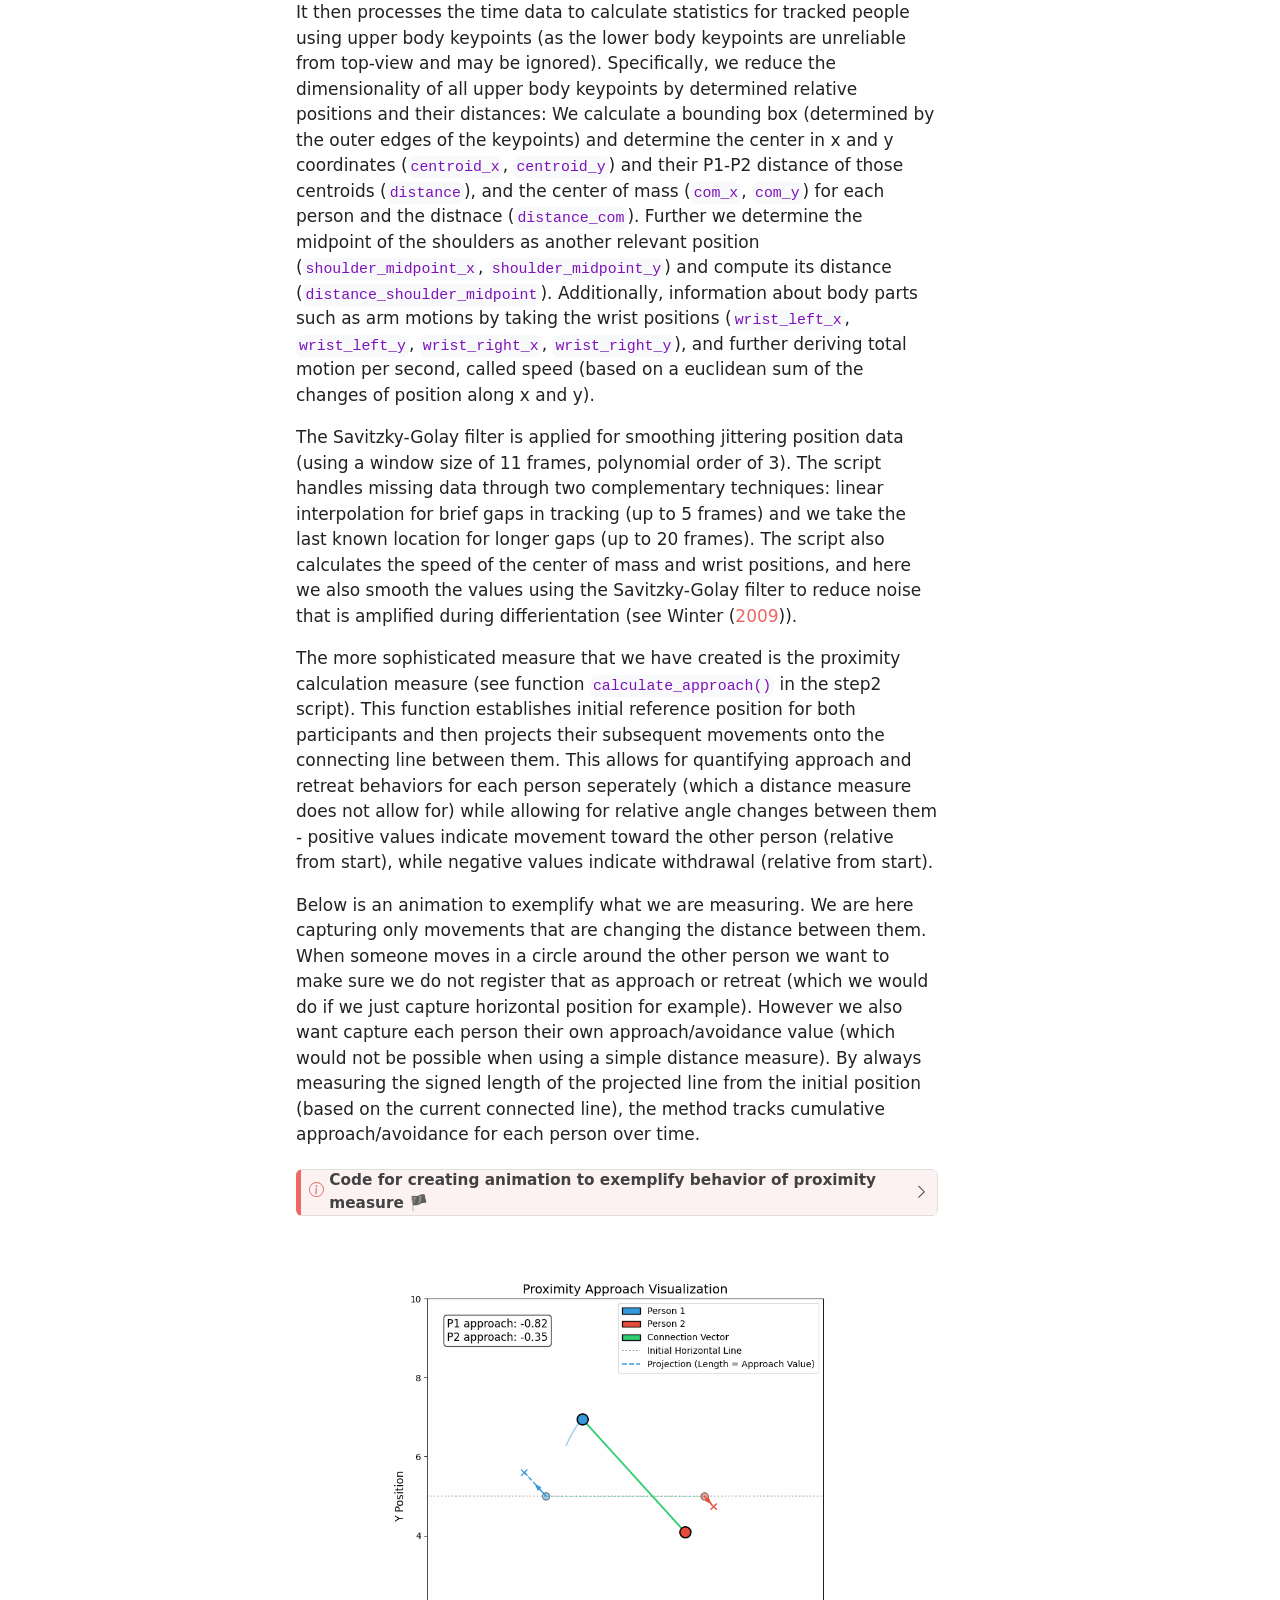
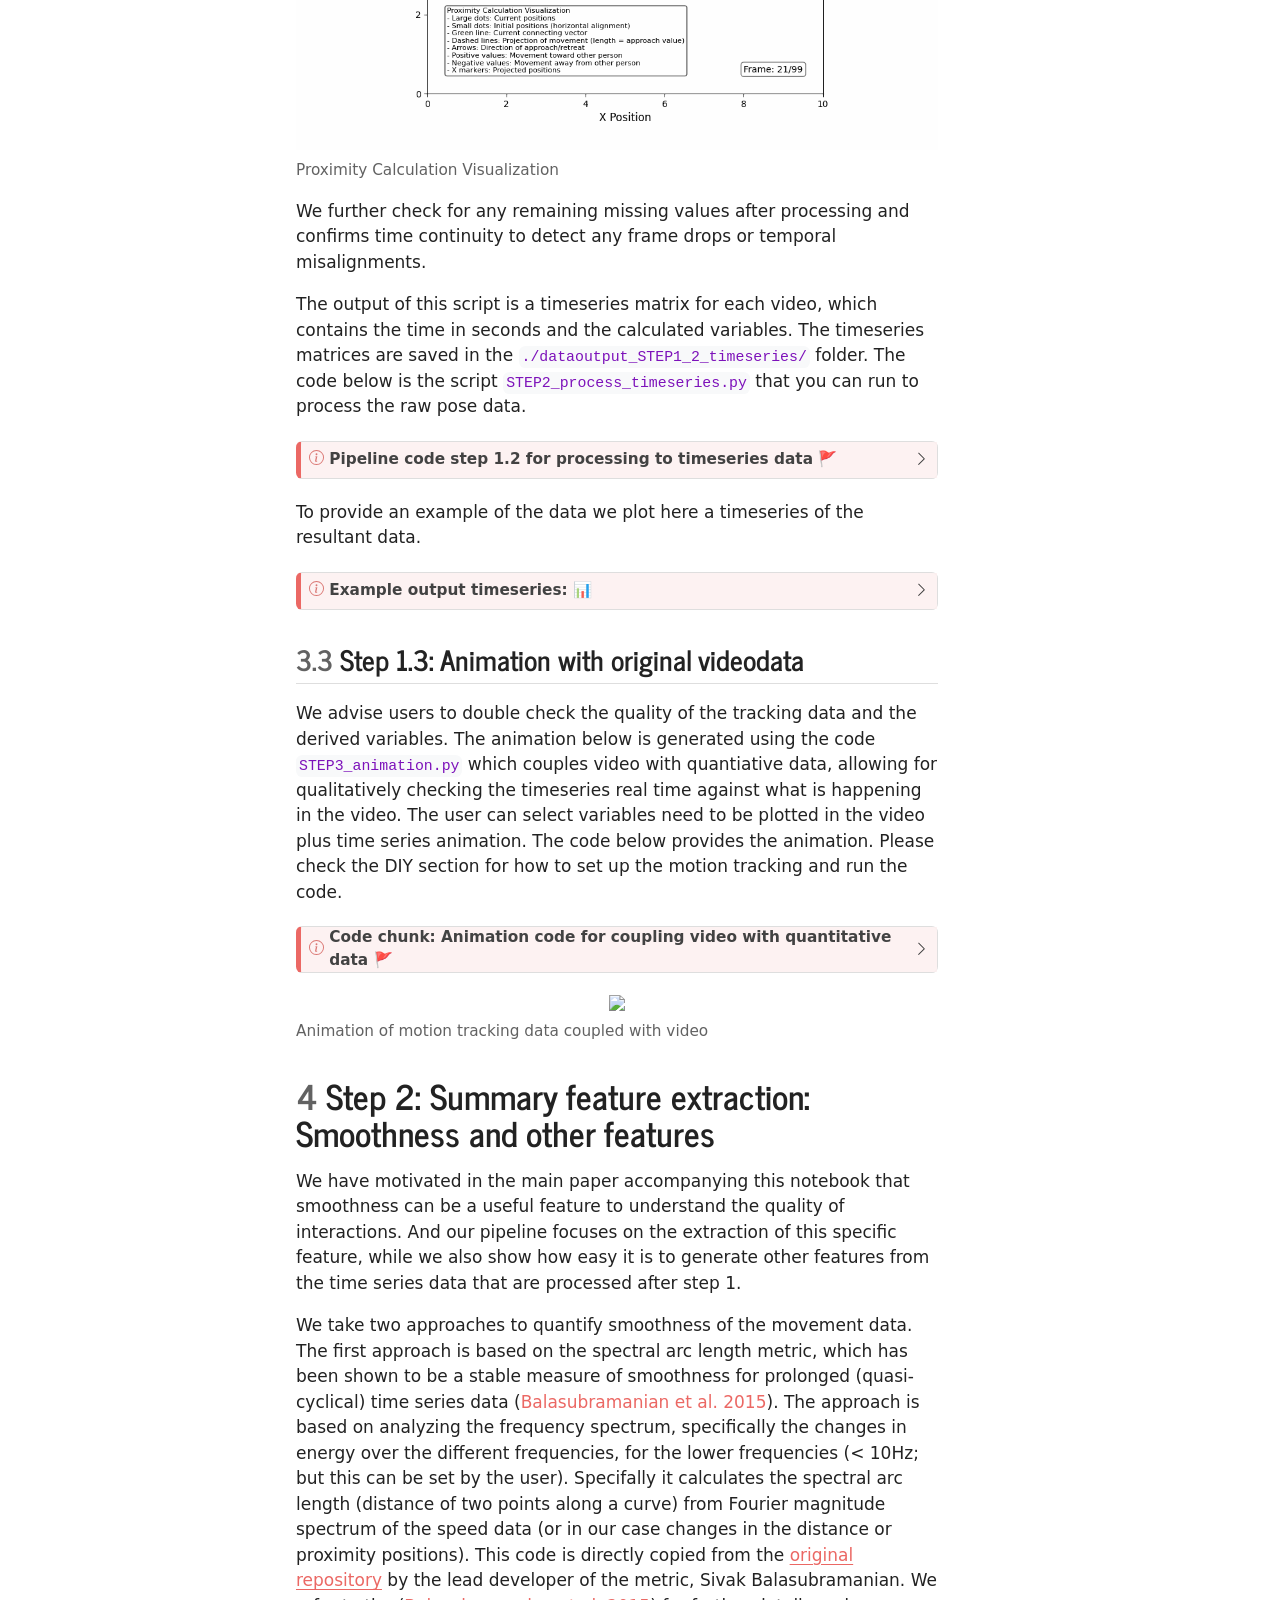
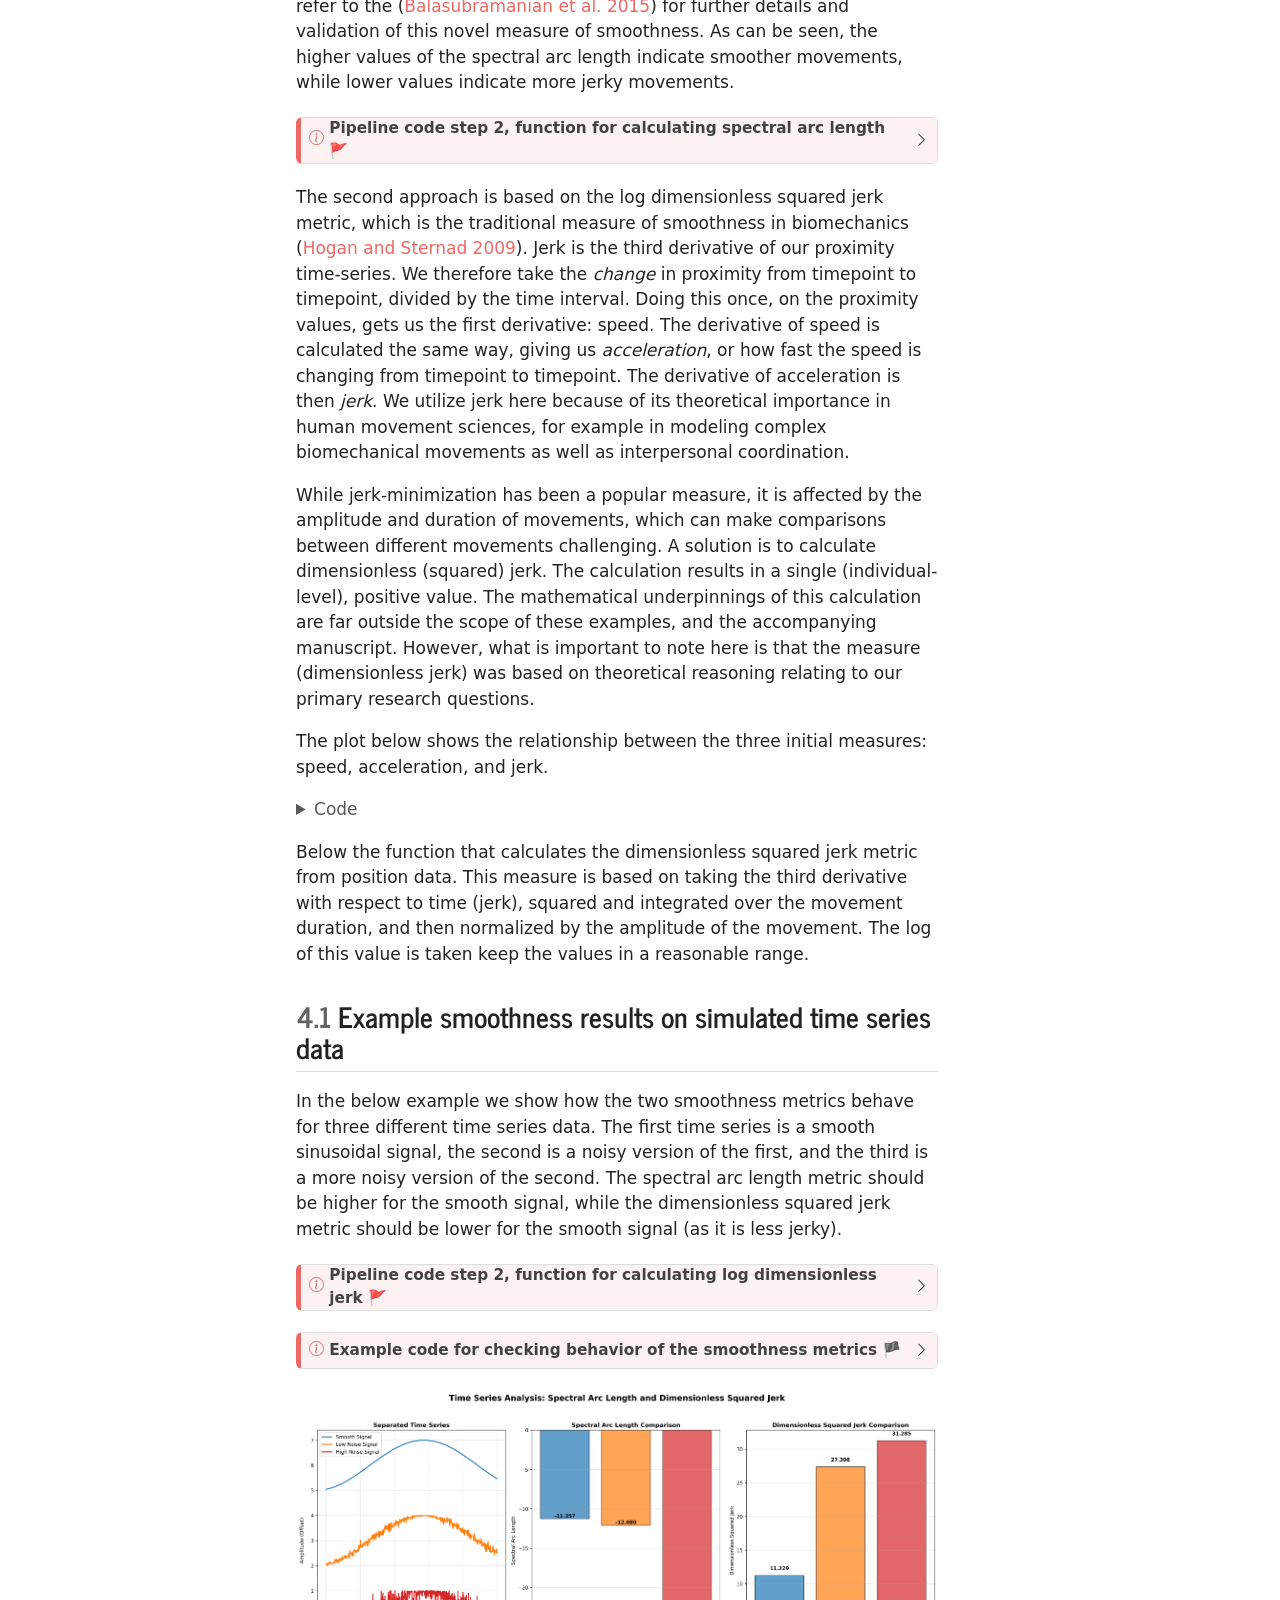
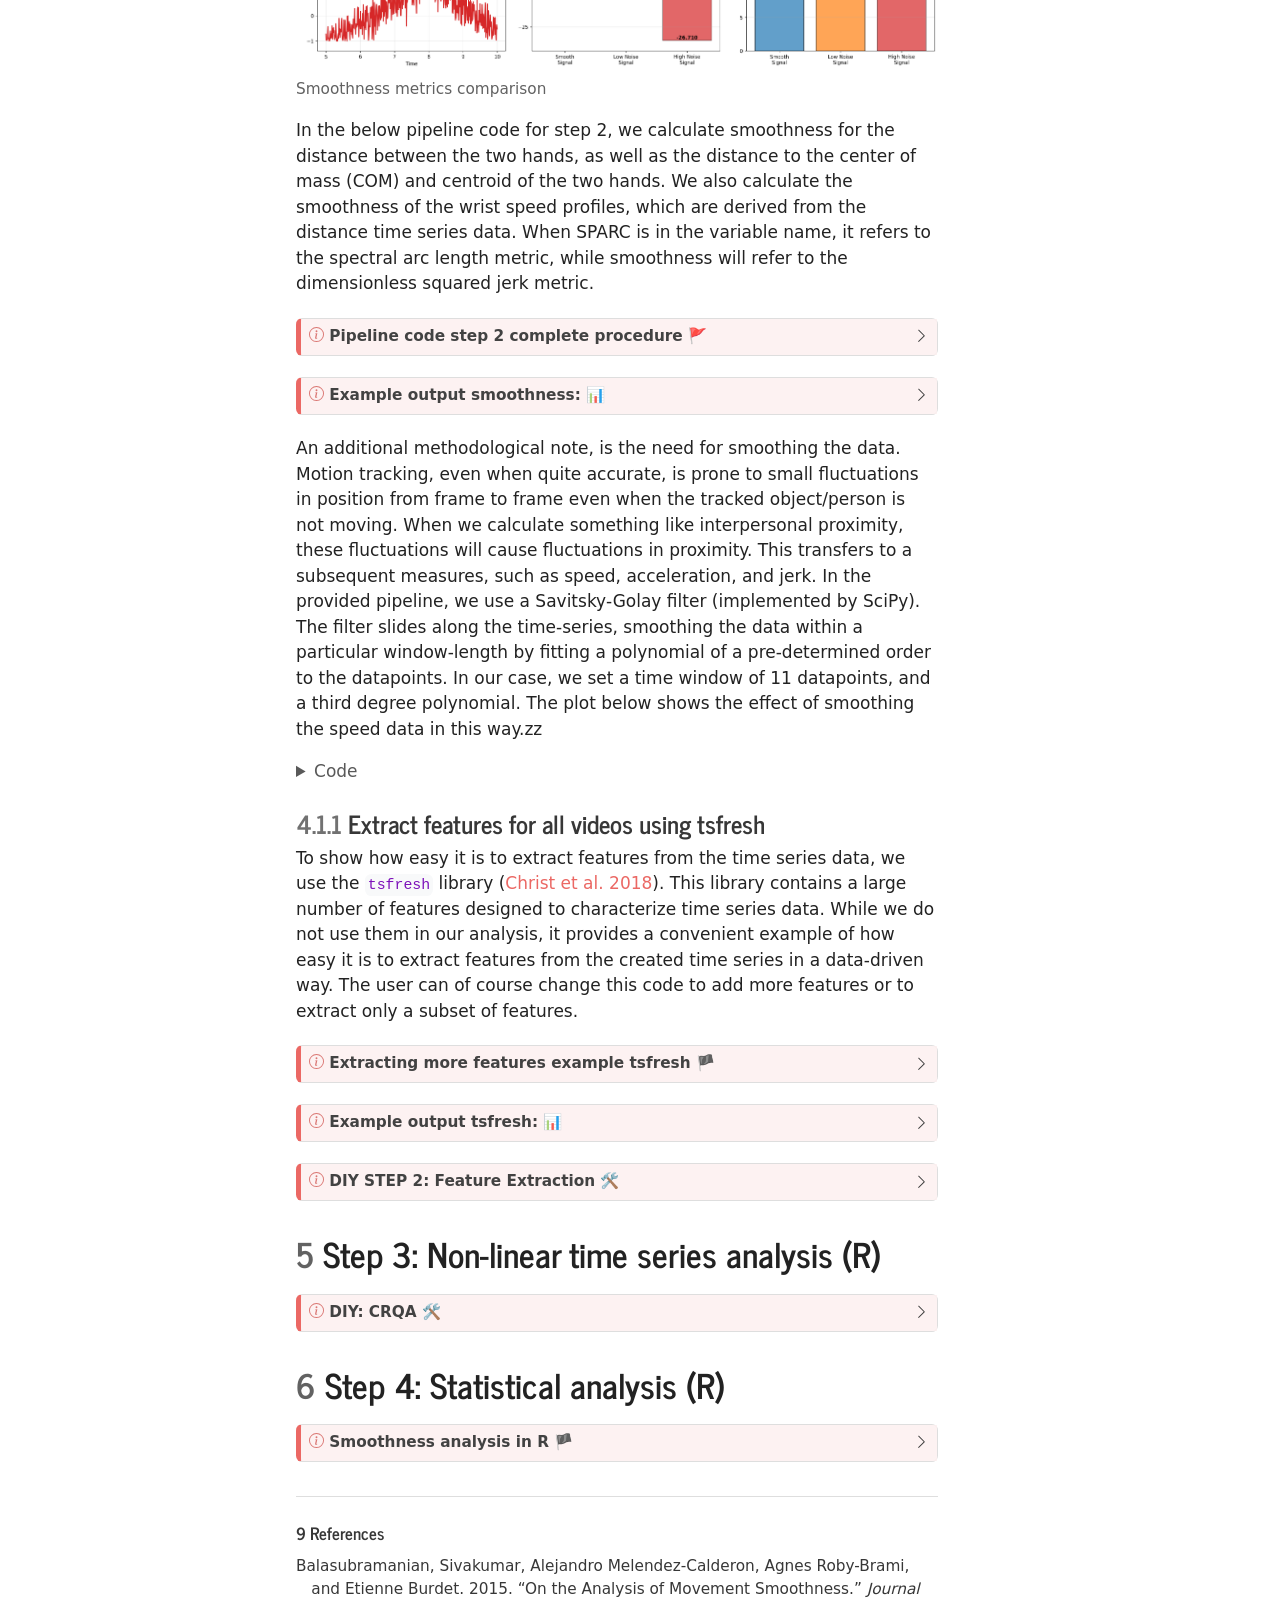
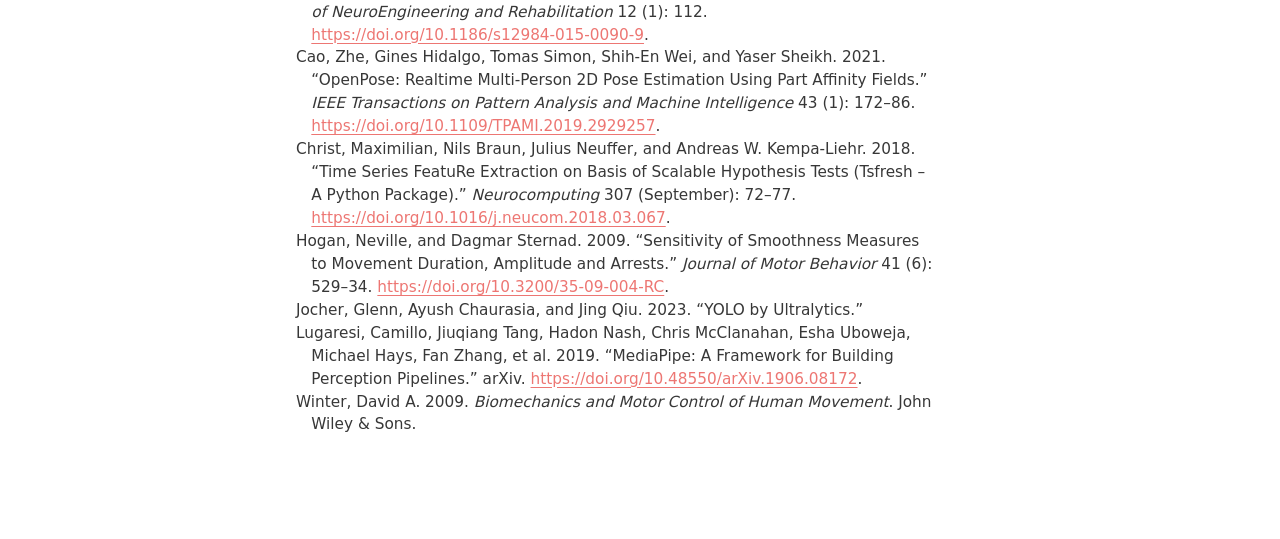
